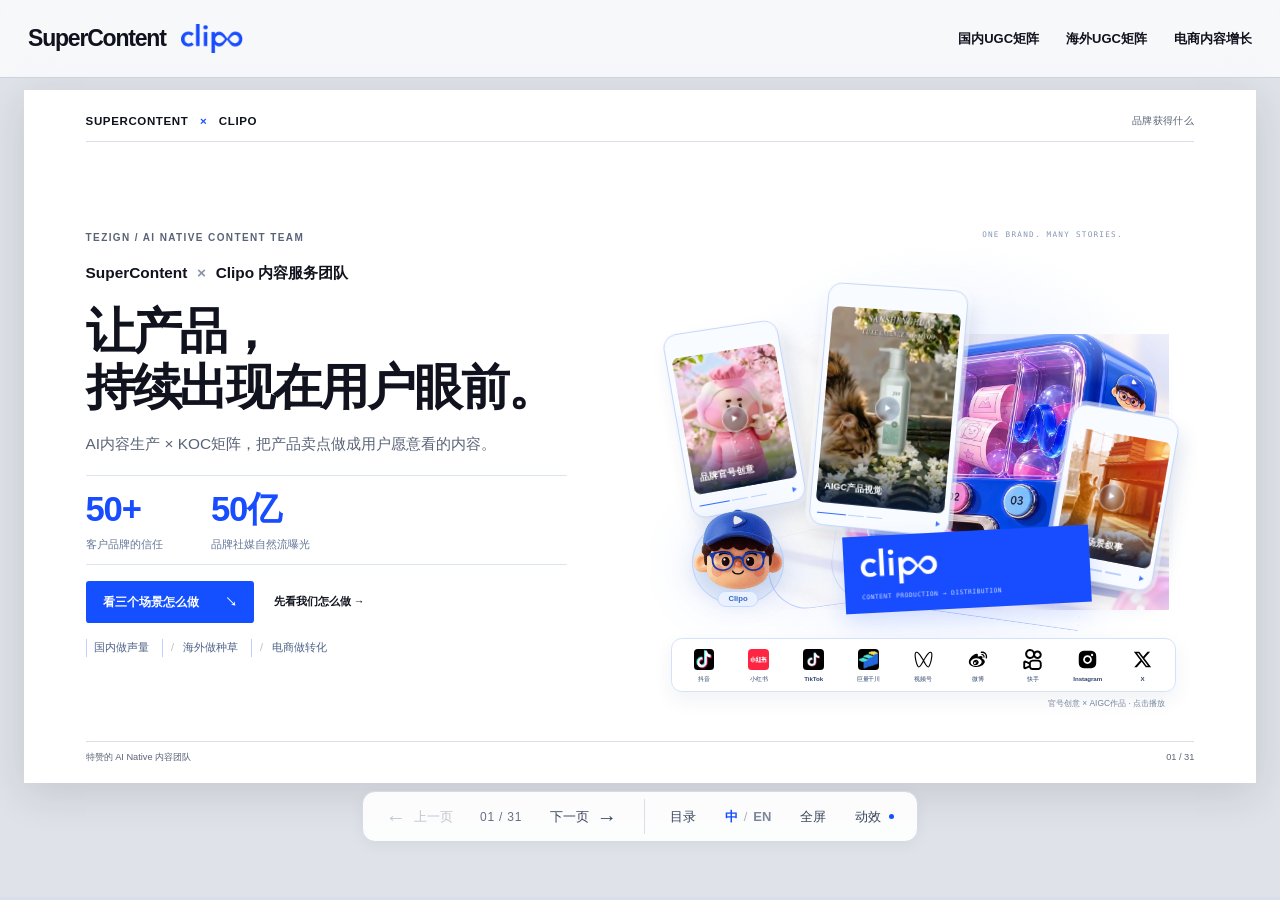
==== SuperContent.html @ c41b1caf "Update declared cover scale, nine platforms and creative recommendation pages" ====
<!doctype html>
<html lang="zh-CN"><head><meta charset="utf-8"><meta name="viewport" content="width=device-width,initial-scale=1,viewport-fit=cover"><meta name="theme-color" content="#f7f8fc"><meta name="description" content="SuperContent Clipo内容服务团队：国内与海外UGC矩阵、KOC矩阵账号验证、千川内容增长。"><title>SuperContent Clipo｜UGC矩阵与内容增长</title><link rel="icon" href="assets/science-stage/favicon.svg"><style>:root{--blue:#1450ff;--ink:#10131d;--muted:#596377;--pale:#eaf0ff;--paper:#f7f8fc;--line:#d9deeb;--dark:#10141f;--display:-apple-system,BlinkMacSystemFont,'PingFang SC','Helvetica Neue','Microsoft YaHei',sans-serif}*{box-sizing:border-box}html{scroll-behavior:smooth;scroll-padding-top:90px}body{margin:0;background:var(--paper);color:var(--ink);font:16px/1.65 var(--display);-webkit-font-smoothing:antialiased}button,input,a{font:inherit}button,a{-webkit-tap-highlight-color:transparent}button{cursor:pointer;color:inherit}button{border:0;background:none}a{color:inherit;text-decoration:none}img{max-width:100%;display:block}button:focus-visible,a:focus-visible,summary:focus-visible{outline:3px solid #527fff;outline-offset:5px}button:disabled{opacity:.4;cursor:default}h1,h2,h3,h4,p,ul,figure{margin:0}ul{list-style:none;padding:0}.sr-only{position:absolute;width:1px;height:1px;padding:0;margin:-1px;overflow:hidden;clip:rect(0,0,0,0);white-space:nowrap;border:0}[hidden]{display:none!important}.skip-link{position:fixed;top:-100px;left:16px;z-index:200;background:var(--blue);color:#fff;padding:10px}.skip-link:focus{top:15px}.app-header{height:78px;display:flex;gap:26px;align-items:center;justify-content:space-between;padding:0 3.2vw;position:fixed;inset:0 0 auto;z-index:60;background:rgba(247,248,252,.9);backdrop-filter:blur(22px);border-bottom:1px solid transparent;transition:border-color .2s}.scrolled .app-header{border-color:var(--line)}.wordmark{display:flex;align-items:center;gap:15px;white-space:nowrap;line-height:1}.wordmark>span{font-size:23px;letter-spacing:-1.2px;font-weight:780}.wordmark img{width:62px;max-height:30px;object-fit:contain}.desktop-nav{display:flex;gap:27px;margin-left:auto;align-items:center;font-size:13px;font-weight:600}.desktop-nav a{padding:9px 0;position:relative}.desktop-nav .current,.desktop-nav a:hover{color:var(--blue)}.header-tools{display:flex;align-items:center;gap:13px;font-size:12px;white-space:nowrap}.header-tools button{padding:8px 2px;display:flex;align-items:center;gap:6px}.header-tools i{width:6px;height:6px;border-radius:50%;background:var(--blue)}.header-tools [aria-pressed=false] i{background:#bdc4d2}#menu-toggle{border:1px solid var(--line);padding:7px 11px;border-radius:5px}.wrap{max-width:1320px;padding:112px 52px;margin:0 auto}.chapter{position:relative;scroll-margin-top:78px}.dark{background:var(--dark);color:#fff;--muted:#aeb9d0;--line:#303a50;--pale:#1b2539}.eyebrow{font-size:11px;line-height:1.5;letter-spacing:1.7px;font-weight:650;color:var(--muted)}.eyebrow>span{color:var(--blue);margin-right:13px}.dark .eyebrow>span{color:#6990ff}.section-heading h2{font-size:clamp(36px,4.7vw,64px);line-height:1.16;letter-spacing:-2px;font-weight:770;margin-top:25px;max-width:1060px}.section-lead{max-width:790px;font-size:19px;line-height:1.8;color:var(--muted);margin-top:26px}.small-copy,.visual-caption{font-size:12px;line-height:1.8;color:var(--muted)}.hero{min-height:max(790px,98svh);max-width:1600px;margin:auto;padding:158px 5vw 105px;display:grid;grid-template-columns:1.07fr 1fr;align-items:center;gap:40px;overflow:hidden}.hero-copy{z-index:2}.hero-name{font-size:17px;font-weight:650;margin-top:23px}.hero-name>span{margin:0 7px;color:#8993a6}.hero h1{font-size:clamp(44px,4.9vw,77px);line-height:1.14;letter-spacing:-3px;margin-top:31px;font-weight:800}.hero-intro{font-size:18px;color:var(--muted);max-width:520px;margin-top:28px}.hero-actions{display:flex;align-items:center;gap:25px;flex-wrap:wrap;margin-top:32px}.primary{background:var(--blue);color:#fff;display:inline-flex;gap:35px;align-items:center;padding:15px 22px;border-radius:4px;font-size:15px;font-weight:650;transition:transform .25s}.primary:hover{transform:translateY(-3px)}.text-button{font-size:14px;font-weight:650}.hero-tags{display:flex;gap:12px;flex-wrap:wrap;font-size:12px;color:var(--muted);margin-top:32px}.hero-tags span+span:before{content:'/';padding-right:12px;color:#b6bdca}.hero-visual{position:relative;width:100%;height:550px;perspective:1200px}.orbit-ring{position:absolute;width:82%;height:76%;border:1px solid #d5def8;border-radius:50%;left:7%;top:15%;transform:rotate(-23deg);background:radial-gradient(ellipse,rgba(20,80,255,.075),transparent 65%)}.orbit-ring:before,.orbit-ring:after{content:'';position:absolute;border:1px solid #d5def8;border-radius:50%;inset:24px}.orbit-ring:after{inset:52px}.product-origin{position:absolute;bottom:49px;left:17%;width:176px;padding:21px;background:#fff;box-shadow:0 12px 35px #b8c8ed3d;transform:rotate(-7deg);border:1px solid #e2e7f4;z-index:4}.product-origin img{width:85px;margin:auto}.product-origin span{font-size:10px;display:block;margin-top:12px;text-align:center;color:var(--muted)}.hero-film{position:absolute;overflow:hidden;border:5px solid #fff;border-radius:9px;box-shadow:0 20px 55px #132c651c;background:#fff;animation:film-float 8s ease-in-out infinite alternate;transition:transform .7s}.hero-film img{width:100%;height:100%;object-fit:cover}.hero-film>span{position:absolute;inset:auto 0 0;background:rgba(11,20,42,.85);padding:13px 10px;color:white;font-size:12px;display:flex;justify-content:space-between}.hero-film i{font-style:normal}.film-1{width:45%;height:365px;left:24%;top:65px;--angle:3deg;z-index:3}.film-2{width:39%;height:245px;left:0;top:22px;--angle:-14deg;animation-delay:-3s;z-index:2}.film-3{width:32%;height:320px;right:0;top:150px;--angle:12deg;animation-delay:-5s;z-index:4}.hero-visual-note{position:absolute;bottom:0;right:3%;font-size:10px;color:var(--muted)}@keyframes film-float{from{transform:translateY(0) rotate(var(--angle))}to{transform:translateY(-13px) rotate(calc(var(--angle) + 2deg))}}.scroll-cue{position:absolute;bottom:28px;left:5vw;right:5vw;display:flex;align-items:center;justify-content:space-between;border-top:1px solid var(--line);padding-top:18px;color:var(--muted);font-size:11px;letter-spacing:1px}.scroll-cue span{color:var(--blue);font-size:20px}.engine-grid{display:grid;grid-template-columns:1.1fr 1fr;gap:75px;margin-top:70px;align-items:center}.engine-root{background:var(--blue);max-width:420px;padding:26px 30px;display:grid;grid-template-columns:85px 1fr;column-gap:20px;align-items:center}.engine-root img{filter:brightness(0) invert(1);grid-row:span 2;width:80px}.engine-root b{font-size:21px}.engine-root>span{font-size:11px;opacity:.78}.flow-thread{height:74px;display:flex;justify-content:space-around;margin:0 25px;border-bottom:1px solid #3e5176;position:relative}.flow-thread i{height:74px;border-left:1px solid #3e5176;position:relative}.flow-thread i:after{content:'';position:absolute;left:-3px;top:0;width:5px;height:9px;background:#7093ff;animation:flow 2.5s infinite;box-shadow:0 0 9px #3b70ff}.flow-thread i:nth-child(2):after{animation-delay:-.7s}.flow-thread i:nth-child(3):after{animation-delay:-1.4s}@keyframes flow{0%{transform:translateY(0);opacity:0}20%,75%{opacity:1}100%{transform:translateY(74px);opacity:0}}.account-network{display:grid;grid-template-columns:repeat(3,1fr);gap:11px;margin-top:25px}.account{position:relative;min-height:143px;border:1px solid #34435d;background:#192339;padding:17px 13px;transition:background .4s;overflow:hidden}.account-avatar{display:block;width:33px;height:33px;border:1px solid #52688e;border-radius:50%;font-size:11px;text-align:center;line-height:31px;margin-bottom:10px;color:#a3baff}.account b{display:block;font-size:13px}.account small{font-size:9px;color:#94a8cc}.post-signal{position:absolute;right:12px;top:24px;width:5px;height:5px;background:#7497ff;border-radius:50%;animation:pulse 3.8s infinite;animation-delay:calc(var(--i)*-.65s)}@keyframes pulse{0%,30%,100%{box-shadow:0 0 0 0 #427bff00;opacity:.4}50%{box-shadow:0 0 0 7px #427bff25;opacity:1}}.visual-caption{margin-top:15px;font-size:10px}.pill-tabs{display:flex;gap:6px;flex-wrap:wrap}.pill-tabs button{border:1px solid var(--line);border-radius:99px;padding:9px 19px;font-size:13px;color:var(--muted);transition:background .2s}.pill-tabs button[aria-selected=true]{background:var(--blue);border-color:var(--blue);color:#fff}.dark .pill-tabs button[aria-selected=true]{background:#eaf0ff;color:#102048;border-color:#eaf0ff}.engine-panel h3{font-size:34px;line-height:1.4;margin:24px 0 20px;letter-spacing:-.8px}.engine-panel #engine-content{min-height:300px;padding-top:28px}.engine-panel p:not(.eyebrow){color:var(--muted);font-size:16px}.engine-output{border-left:2px solid #668bff;padding:6px 0 6px 19px;margin-top:27px}.engine-output small{display:block;font-size:10px;color:var(--muted);letter-spacing:1px}.engine-output b{font-size:15px;display:block;margin-top:7px}.definition{margin-top:59px;color:var(--muted);font-size:12px;padding:20px 0;border-top:1px solid var(--line)}.logic-line{display:flex;align-items:center;justify-content:space-between;font-size:13px;gap:12px;margin-top:15px}.logic-line b{font-size:23px;color:#7396ff;font-weight:400}.scenario{background:var(--paper)}.scenario .wrap{padding-bottom:100px}.scenario-meta{display:flex;align-items:center;justify-content:space-between;gap:15px;margin-top:31px}.scenario-meta>div{display:flex;gap:15px;align-items:center;flex-wrap:wrap}.platform{display:inline-flex;gap:8px;align-items:center;font-size:13px;font-weight:650}.platform img{width:23px;height:23px;object-fit:contain;border-radius:5px}.scenario-meta>p{font-size:12px;color:var(--muted)}.experience{font-size:11px;color:var(--blue);border:1px solid #ccd8ff;padding:4px 8px;border-radius:4px}.scene-grid{display:grid;grid-template-columns:1fr 1.25fr;gap:85px;align-items:center;margin-top:63px}.work-column{display:flex;justify-content:center;padding:20px 25px 10px;background:linear-gradient(150deg,#e2eaff,#f7f8fc);position:relative}.work-player{max-width:100%;width:100%}.work-player.portrait{max-width:272px}.video-frame{position:relative;overflow:hidden;background:#121725;border:1px solid #8b9bb233;border-radius:5px}.video-frame video{width:100%;aspect-ratio:9/16;display:block;background:#0a0e17;object-fit:contain}.landscape video{aspect-ratio:16/9}.play-overlay{position:absolute;inset:0;display:flex;flex-direction:column;gap:10px;align-items:center;justify-content:center;color:#fff;background:linear-gradient(transparent,#0003);padding-bottom:20px}.play-overlay>span{width:62px;height:62px;border-radius:50%;background:var(--blue);line-height:62px;text-align:center;font-size:19px;box-shadow:0 0 0 10px #ffffff16}.play-overlay b{font-size:12px;text-shadow:0 1px 4px #000}.playing .play-overlay{display:none}.video-error{position:absolute;inset:0;background:#111a2cf5;padding:30px;display:grid;place-content:center;color:#fff;font-size:13px;text-align:center}.video-error button{display:block;text-decoration:underline;margin-top:15px}.work-player figcaption{display:grid;gap:5px;padding-top:16px;font-size:11px}.work-player figcaption b{font-size:12px}.work-player figcaption>span,.work-player figcaption>small{color:var(--muted);font-size:10px;line-height:1.7}.source-link{font-size:10px;color:var(--blue);text-align:left;width:max-content;padding:3px 0}.dark .source-link{color:#92afff}.source-link:hover{text-decoration:underline}.method-column h3,.country-left h3,.script-panel h3,.test-intro h3{font-size:32px;letter-spacing:-.9px;line-height:1.4}.method-column>p:not(.eyebrow){font-size:15px;color:var(--muted);margin-top:21px}.method-column>h3{margin-top:19px}.format-tabs{display:flex;gap:25px;border-bottom:1px solid var(--line);margin-top:28px}.format-tabs button{font-size:14px;padding:12px 0;position:relative;color:var(--muted)}.format-tabs button[aria-selected=true]{color:var(--blue);font-weight:650}.format-tabs button[aria-selected=true]:after{content:'';position:absolute;height:2px;background:var(--blue);bottom:-1px;left:0;right:0}#format-content{min-height:220px;padding-top:24px}.format-line{display:grid;grid-template-columns:45px 1fr;gap:14px;margin-bottom:17px;font-size:14px}.format-line>span{font-size:11px;color:var(--blue);padding-top:3px}.decision{display:flex;gap:8px;align-items:center;flex-wrap:wrap;margin:10px 0 18px}.decision>span{font-size:11px;background:var(--pale);padding:6px 11px;color:var(--blue)}.decision>span+span:before{content:'→';padding-right:9px}.delivery{margin-top:80px;border-top:1px solid var(--line);padding-top:37px}.subheading{display:flex;justify-content:space-between;align-items:center;gap:20px;margin-bottom:30px}.subheading h3{font-size:25px;font-weight:700;letter-spacing:-.6px}.stage-tabs{display:grid;grid-template-columns:repeat(5,1fr);gap:9px}.stage-tabs button{padding:20px 14px;text-align:left;background:#e9eef9;color:#4e5c76;transition:background .2s}.stage-tabs small{display:block;font-size:10px;letter-spacing:1px;opacity:.7}.stage-tabs b{display:block;font-size:14px;margin-top:14px}.stage-tabs button[aria-selected=true]{background:var(--blue);color:#fff}.stage-output{background:white;padding:28px 31px;display:grid;grid-template-columns:140px .85fr 1.3fr;align-items:center;gap:18px;min-height:118px}.stage-output>span{font-size:11px;color:var(--muted)}.stage-output h4{font-size:20px;line-height:1.5;letter-spacing:-.5px}.stage-output p{color:var(--muted);font-size:13px}.case-block{border-top:1px solid var(--line);margin-top:66px;padding-top:35px}.case-copy{display:grid;grid-template-columns:1fr 1.3fr;gap:15px 38px;align-items:start}.case-copy>.eyebrow{grid-column:span 2}.case-copy h3{font-size:28px;line-height:1.35;letter-spacing:-.5px;margin-top:12px}.case-copy>p:not(.eyebrow){font-size:14px;color:var(--muted);margin-top:15px;max-width:450px}.metrics{display:flex;gap:65px;margin-top:30px}.metric{display:flex;flex-direction:column;gap:7px}.metric strong{font-size:clamp(32px,3.7vw,49px);color:var(--blue);font-weight:750;line-height:1.2;letter-spacing:-1.5px;white-space:nowrap}.metric>span{font-size:12px;color:var(--muted)}.case-note{font-size:10px;color:var(--muted);margin-top:20px;max-width:900px}.commercial{display:grid;grid-template-columns:115px 1fr;gap:15px 30px;margin-top:38px;padding:28px 0;border-top:1px solid var(--line)}.commercial>b{font-size:15px;color:var(--blue)}.commercial>p{font-size:14px}.commercial>small{font-size:11px;color:var(--muted);grid-column:2}.overseas{background:#eef2fb}.country-stage{margin-top:60px;display:grid;grid-template-columns:1.1fr 1fr;gap:65px}.country-left h3{margin-top:19px}.country-left>p:not(.eyebrow){font-size:14px;color:var(--muted);margin-top:24px}.country-tabs{display:grid;grid-template-columns:repeat(2,1fr);gap:10px;margin-top:28px}.country-tabs button{border:1px solid #d2dbef;display:flex;align-items:center;padding:15px 13px;background:#f7f9ff;gap:13px;font-size:13px}.country-tabs small{font-size:10px;color:#8b98b3}.country-tabs span{margin-left:auto}.country-tabs [aria-selected=true]{background:var(--blue);color:#fff;border-color:var(--blue)}.country-tabs [aria-selected=true] small{color:#c4d3ff}.country-right{background:#fff;padding:28px;border-radius:6px}.country-score{display:flex;justify-content:space-between;align-items:center;gap:15px;margin-bottom:23px}.country-score>span{font-size:15px;font-weight:650}.country-score strong{font-size:44px;line-height:1;color:var(--blue)}.country-score small{display:block;font-size:9px;margin-top:8px;color:var(--muted);font-weight:400}.country-right ul{display:grid;gap:7px;margin-top:15px;font-size:12px;color:#526078}.country-right li:before{content:'↳';color:var(--blue);margin-right:9px}.country-work{margin-top:25px}.country-work figcaption{font-size:9px}.country-work .play-overlay>span{width:44px;height:44px;line-height:44px;font-size:13px}.compare-chart{max-width:780px;margin-top:30px}.compare-chart>div{display:grid;grid-template-columns:80px 1fr 90px;align-items:center;font-size:12px;gap:15px;margin-top:12px}.compare-chart i{display:block;height:17px;background:#a8bbeb;transform:scaleX(var(--bar));transform-origin:left}.compare-chart div:nth-child(2) i{background:var(--blue)}.compare-chart b{font-size:13px}.compare-chart>p{font-size:10px;color:var(--muted);margin-top:14px}.compare-chart .source-link{margin-left:7px}.commerce{background:var(--dark)}.commerce .platform{color:#fff}.test-intro{display:grid;grid-template-columns:1fr 1fr;gap:50px;margin-top:67px;align-items:start}.test-intro>p{font-size:15px;color:var(--muted)}.script-lab{display:grid;grid-template-columns:.7fr 1.3fr;gap:80px;margin-top:42px;background:#151e2d;padding:36px 42px}.script-side{display:flex;align-items:center;flex-direction:column}.script-side .work-player{max-width:226px}.script-side>.small-copy{max-width:226px;font-size:10px;margin-top:15px}.script-panel>h3{margin:17px 0 27px;font-size:28px}.script-panel>.small-copy{font-size:10px;margin-top:20px}.script-panel .pill-tabs button{font-size:12px;padding:8px 13px}.script-who{font-size:13px;color:var(--muted);margin:24px 0}.script-line{display:grid;grid-template-columns:65px 1fr;gap:15px;padding:21px 0;border-top:1px solid var(--line)}.script-line>span{font-size:11px;color:#91adff;padding-top:4px}.script-line p{font-size:16px}.test-tag{font-size:10px;background:#244cb530;color:#a4beff;padding:9px 12px;width:max-content;max-width:100%;margin-top:7px}.test-matrix{display:grid;grid-template-columns:repeat(3,1fr);gap:20px;margin-top:66px}.test-matrix>.subheading{grid-column:span 3}.test-matrix article{border-top:1px solid #52627f;padding-top:17px}.test-matrix article>span{font-size:11px;color:#769aff}.test-matrix h4{font-size:26px;margin-top:16px}.test-matrix b{display:block;font-size:15px;margin-top:18px}.test-matrix article p{font-size:12px;color:var(--muted);margin-top:15px}.test-matrix small{font-size:11px;color:#8eacf6;display:block;margin-top:16px}.dark .stage-tabs button{background:#202e43;color:#b2bfd7}.dark .stage-tabs button[aria-selected=true]{background:var(--blue);color:#fff}.dark .stage-output{background:#192236}.dark .metric strong{color:#88a9ff}.dark .commercial>b{color:#9bb6ff}.batch-details{margin-top:30px;border:1px solid var(--line)}.batch-details summary{cursor:pointer;padding:19px 22px;font-size:13px;display:flex;justify-content:space-between;list-style:none}.batch-details summary::-webkit-details-marker{display:none}.batch-details summary>span{color:#90afff}.batch-details>div{padding:8px 22px 25px}.batch-details strong{display:block;font-size:33px;color:#a7bfff}.batch-details small{font-size:12px;font-weight:400;color:var(--muted)}.batch-details p{font-size:12px;color:var(--muted);max-width:730px;margin-top:10px}.offer-grid{display:grid;grid-template-columns:repeat(3,1fr);gap:20px;margin-top:55px}.offer-card{background:#e9eefb;padding:30px 25px;display:flex;flex-direction:column}.offer-card>small{font-size:11px;color:var(--muted)}.offer-card>h3{font-size:29px;line-height:1.2;letter-spacing:-.6px;margin-top:34px}.offer-card>p{font-size:16px;margin-top:19px;font-weight:600}.offer-card ul{font-size:12px;line-height:2.3;margin-top:33px;color:var(--muted)}.offer-card>a{margin-top:30px;padding-top:20px;border-top:1px solid #ccd6ed;display:flex;justify-content:space-between;color:var(--blue);font-size:13px}.offer-card.featured{background:var(--blue);color:#fff}.offer-card.featured>small,.offer-card.featured ul{color:#d3dfff}.offer-card.featured>a{color:#fff;border-color:#ffffff35}.pricing-panel{border:1px solid var(--line);padding:30px;margin-top:32px}#pricing-content{margin-top:28px;min-height:190px}#pricing-content h3{font-size:19px;line-height:1.6;max-width:1030px;letter-spacing:-.2px}#pricing-content small{display:block;font-size:11px;color:var(--muted);margin-top:18px}.quote-grid{display:grid;grid-template-columns:repeat(4,1fr);gap:15px;margin-top:26px}.quote-grid>div{display:flex;flex-direction:column;border-left:2px solid #ced9f8;padding-left:15px;gap:8px}.quote-grid span{font-size:11px;color:var(--muted)}.quote-grid b{font-size:22px;color:var(--blue)}.price-formula{font-size:22px;margin-top:30px;color:var(--blue);font-weight:650}.team{background:#edf1f8}.team-core{display:grid;grid-template-columns:1fr 1fr;gap:45px;margin-top:55px}.team-core>div{padding:33px 30px;background:#fff;display:flex;flex-direction:column;justify-content:end;min-height:250px}.team-core img{width:85px;margin-bottom:20px}.team-core h3{font-size:26px;line-height:1.45;letter-spacing:-.6px}.team-core p{font-size:12px;color:var(--muted);margin-top:15px}.team-core>div:nth-child(2){background:#dfe7fc}.team-core>div:nth-child(2)>span{font-size:11px;color:var(--blue);margin-bottom:24px}.role-grid{display:grid;grid-template-columns:repeat(5,1fr);gap:22px;margin-top:43px}.role-grid article{border-top:1px solid #b5c3df;padding-top:20px}.role-grid span{font-size:10px;color:var(--blue)}.role-grid h4{font-size:19px;margin-top:18px}.role-grid p{font-size:12px;color:var(--muted);margin-top:16px}.role-grid b{font-size:10px;display:block;color:var(--blue);font-weight:500;margin-top:23px}.ai-split{display:grid;grid-template-columns:repeat(3,1fr);gap:35px;border-top:1px solid #c8d3e6;padding-top:25px;margin-top:42px;font-size:12px;color:var(--muted)}.ai-split b{display:block;font-size:14px;color:var(--ink);margin-bottom:8px}.closing h2{font-size:clamp(36px,4.5vw,65px);letter-spacing:-2px;line-height:1.25;margin-top:28px}.closing-inputs{display:flex;gap:14px;margin-top:34px;flex-wrap:wrap}.closing-inputs>span{font-size:13px;border-bottom:1px solid #758bb6;padding:6px 0;margin-right:17px}.closing .wrap>p:not(.eyebrow){color:var(--muted);font-size:16px;margin-top:30px}.brief-actions{display:flex;gap:12px;flex-wrap:wrap;margin-top:35px}.brief-actions button{border:1px solid #526583;padding:11px 18px;color:#c4d4f0;border-radius:3px;font-size:13px}.brief-actions button[aria-pressed=true]{background:#fff;border-color:#fff;color:var(--blue)}.brief-result{margin-top:27px;border-left:2px solid #7093ff;padding-left:20px;max-width:810px}.brief-result>b{font-size:17px}.brief-result>p{font-size:12px;color:var(--muted);margin-top:12px}.brief-result>button{font-size:12px;color:#9bb5ff;text-decoration:underline;padding:14px 0 0}.closing footer{border-top:1px solid #35435d;margin-top:80px;padding-top:25px;display:flex;align-items:center;gap:30px;font-size:11px;color:var(--muted);flex-wrap:wrap}.closing footer>span{font-size:20px;font-weight:700;display:flex;align-items:center;gap:18px;color:#fff;letter-spacing:-.7px}.closing footer img{width:53px;filter:brightness(0) invert(1)}.closing footer>a{margin-left:auto}.closing footer>button{font-size:11px;padding:0;color:#afc4ed}.scroll-progress{position:fixed;inset:auto 0 0;height:3px;background:#b3c7fe25;z-index:100;pointer-events:none}.scroll-progress i{display:block;height:3px;background:var(--blue);transform-origin:left;transform:scaleX(0)}#contents{position:fixed;inset:0 0 0 auto;max-width:480px;width:88vw;z-index:110;background:var(--paper);padding:30px 35px;overflow:auto;box-shadow:-20px 0 70px #08142d22}#contents header{display:flex;align-items:center;justify-content:space-between;font-size:12px;padding-bottom:25px}#contents header button{font-size:28px}#contents-nav{display:flex;flex-direction:column}#contents-nav a{display:flex;align-items:center;gap:18px;padding:20px 0;font-size:18px;border-bottom:1px solid var(--line);font-weight:650}#contents-nav a>small{font-size:11px;color:var(--blue)}#contents-nav a>span{margin-left:auto;color:var(--blue)}#contents>p{font-size:10px;color:var(--muted);margin-top:28px}#gallery-open{font-size:12px;border:1px solid var(--line);padding:12px 15px;margin-top:25px}#backdrop{position:fixed;inset:0;background:#10152588;backdrop-filter:blur(6px);z-index:100}.menu-open{overflow:hidden}dialog{border:0;padding:32px;max-width:650px;width:calc(100vw - 30px);max-height:85svh;background:var(--paper);color:var(--ink);box-shadow:0 20px 90px #0c193d66;border-radius:8px}dialog::backdrop{background:#0d152b99;backdrop-filter:blur(8px)}dialog header{display:flex;align-items:flex-start;justify-content:space-between;gap:20px;margin-bottom:25px}dialog header button{font-size:26px;line-height:1;padding:0 2px}dialog header h2{font-size:24px;letter-spacing:-.6px}#source-content>p{font-size:15px;margin-top:20px}.source-note{padding:20px;background:var(--pale);color:#53617c;font-size:13px;margin-top:25px}#source-content>.eyebrow{font-size:10px}#gallery{max-width:1100px}#gallery header p:not(.eyebrow){font-size:11px;color:var(--muted);margin-top:10px}#gallery-grid{display:grid;grid-template-columns:repeat(4,1fr);gap:8px;max-height:210px;overflow:auto;border-bottom:1px solid var(--line);padding-bottom:20px}#gallery-grid button{padding:10px;text-align:left;font-size:11px;background:#e7edf9;line-height:1.5;min-height:60px}#gallery-grid small{display:block;color:var(--blue);margin-bottom:4px}#gallery-grid button[aria-current=true]{background:var(--blue);color:#fff}#gallery-grid button[aria-current=true] small{color:#b4caff}#gallery-page{padding-top:25px}#gallery-page h3{font-size:26px;line-height:1.4;letter-spacing:-.4px;margin-top:15px}.index-copy{display:grid;grid-template-columns:repeat(2,1fr);gap:8px 24px;font-size:13px;margin-top:20px;line-height:1.6}.index-copy p{padding:7px 0;border-bottom:1px solid var(--line)}#toast{position:fixed;bottom:25px;left:50%;transform:translate(-50%,20px);background:var(--ink);color:white;padding:12px 25px;border:1px solid #8fa1ca;font-size:13px;z-index:250;opacity:0;pointer-events:none;transition:opacity .2s,transform .2s;max-width:90vw}#toast.show{opacity:1;transform:translate(-50%,0)}.reveal{opacity:0;transform:translateY(22px);transition:opacity .7s ease,transform .7s cubic-bezier(.2,.8,.2,1)}.reveal.in-view{opacity:1;transform:none}.no-motion *,.no-motion *:before,.no-motion *:after{animation:none!important;transition:none!important;scroll-behavior:auto!important}.no-motion .hero-film{transform:rotate(var(--angle))}.no-motion .reveal{opacity:1;transform:none}.no-motion .post-signal{opacity:1}.reading-mode .hero{min-height:auto;padding-bottom:100px}.reading-mode .wrap{padding-top:70px;padding-bottom:70px}.reading-mode .hero-visual{height:460px}.reading-mode .hero-film{max-height:320px}.reading-mode p,.reading-mode .stage-output p{line-height:1.9}.reading-mode .engine-grid{margin-top:35px}.reading-mode .section-heading h2{font-size:44px}.no-motion .flow-thread i:after{transform:translateY(35px);opacity:1}
@media(min-width:1600px){.wrap{max-width:1440px}.hero{gap:50px}.hero-visual{height:620px}.film-1{height:420px}.film-2{height:275px}.film-3{height:360px}.hero h1{font-size:78px}}@media(max-width:1200px){.desktop-nav{gap:16px;font-size:11px}.header-tools{gap:10px}.header-tools #fullscreen{display:none}.wordmark>span{font-size:21px}.wordmark img{width:52px}.hero{padding-left:4vw;padding-right:4vw;gap:28px}.hero h1{font-size:53px}.hero-visual{height:485px}.film-1{height:325px}.film-2{height:225px}.film-3{height:282px}.hero-intro{font-size:16px}.wrap{padding-left:40px;padding-right:40px}.engine-grid{gap:44px}.engine-panel h3{font-size:29px}.scene-grid{gap:55px}.country-stage{gap:37px}.script-lab{gap:45px;padding:28px}.method-column h3,.country-left h3{font-size:28px}.metrics{gap:40px}.metric strong{font-size:39px}.role-grid{gap:18px}}
@media(max-width:980px){.desktop-nav{display:none}.app-header{height:69px}.hero{padding-top:130px;min-height:740px}.hero h1{font-size:45px;letter-spacing:-2px}.hero-visual{height:450px}.film-1{height:295px}.film-2{height:195px}.film-3{height:247px}.product-origin{left:10%;width:160px;bottom:40px}.hero-actions{gap:15px}.primary{padding:13px 16px;gap:15px;font-size:13px}.hero-name{font-size:14px}.hero-tags{font-size:10px;gap:7px}.hero-tags span+span:before{padding-right:7px}.section-heading h2{font-size:45px}.section-lead{font-size:17px}.wrap{padding:80px 32px}.engine-grid{gap:35px;grid-template-columns:1fr 1fr}.engine-root{padding:20px}.account-network{gap:7px}.account{padding:13px 9px;min-height:130px}.account b{font-size:12px}.account small{font-size:8px}.engine-panel h3{font-size:26px}.engine-panel p:not(.eyebrow){font-size:14px}.stage-tabs button{padding:17px 10px}.stage-tabs b{font-size:12px}.stage-output{grid-template-columns:110px 1fr 1fr;padding:25px}.stage-output h4{font-size:17px}.stage-output p{font-size:12px}.scene-grid{gap:36px;grid-template-columns:.8fr 1.2fr}.method-column h3{font-size:26px}.work-column{padding:20px 18px}.format-tabs{gap:18px}.format-tabs button{font-size:12px}.format-line{font-size:13px}.country-stage{grid-template-columns:1fr 1fr;gap:25px}.country-left h3{font-size:26px}.country-right{padding:21px}.country-score strong{font-size:37px}.scenario-meta>p{font-size:10px}.script-lab{grid-template-columns:.7fr 1.3fr;gap:30px;padding:23px}.script-panel>h3{font-size:24px}.script-line{grid-template-columns:55px 1fr;gap:12px;padding:17px 0}.script-line p{font-size:14px}.offer-card{padding:25px 20px}.offer-card>h3{font-size:26px}.offer-card>p{font-size:14px}.offer-card ul{font-size:11px}.offer-grid{gap:13px}.role-grid{grid-template-columns:repeat(3,1fr);gap:28px}.ai-split{gap:22px}.metrics{gap:32px}.metric strong{font-size:34px}.commercial{grid-template-columns:95px 1fr}.team-core{gap:23px}.team-core h3{font-size:23px}}
@media(max-width:700px){html{scroll-padding-top:75px}.app-header{height:64px;padding:0 20px;gap:10px}.wordmark{gap:10px}.wordmark>span{font-size:20px}.wordmark img{width:47px}.header-tools{gap:11px}.header-tools #reading{display:none}.header-tools #motion{font-size:11px}.header-tools #menu-toggle{font-size:11px;padding:6px 8px}.hero{display:flex;flex-direction:column;min-height:0;gap:18px;padding:107px 23px 85px;align-items:stretch}.hero h1{font-size:46px;letter-spacing:-2.3px;margin-top:24px}.hero .eyebrow{font-size:9px;letter-spacing:1.3px}.hero-name{font-size:13px;margin-top:18px}.hero-intro{font-size:15px;line-height:1.85;margin-top:23px}.hero-actions{margin-top:24px;gap:21px}.primary{font-size:12px;padding:12px 15px}.text-button{font-size:12px}.hero-tags{margin-top:25px;font-size:10px}.hero-visual{height:370px;width:100%;max-width:450px;margin:0 auto}.film-1{top:33px;height:265px;left:27%;width:39%}.film-2{top:15px;height:185px;width:38%}.film-3{height:222px;top:103px;right:2%;width:31%}.hero-film>span{padding:9px 6px;font-size:10px}.product-origin{bottom:15px;left:6%;width:132px;padding:15px}.product-origin img{width:65px}.product-origin span{font-size:8px}.hero-visual-note{font-size:8px;bottom:1px;right:0}.scroll-cue{bottom:20px;left:23px;right:23px;font-size:9px;letter-spacing:.4px}.wrap{padding:68px 23px}.section-heading h2{font-size:36px;line-height:1.23;letter-spacing:-1.4px;margin-top:23px}.section-heading>.eyebrow{font-size:9px;letter-spacing:1.2px}.section-lead{font-size:15px;line-height:1.85;margin-top:22px}.engine-grid{display:flex;flex-direction:column;gap:35px;margin-top:40px}.engine-visual,.engine-panel{width:100%}.engine-root{max-width:100%;grid-template-columns:75px 1fr;padding:22px}.engine-root img{width:67px}.engine-root b{font-size:20px}.flow-thread{height:52px}.flow-thread i{height:52px}.account-network{gap:9px;margin-top:21px}.account{min-height:125px}.account b{font-size:12px}.account small{font-size:8px}.account-avatar{width:28px;height:28px;line-height:26px;font-size:9px}.engine-panel #engine-content{padding-top:23px;min-height:260px}.engine-panel h3{font-size:27px;margin-top:16px}.pill-tabs button{font-size:12px;padding:8px 15px}.definition{margin-top:20px;font-size:10px;line-height:1.9}.logic-line{gap:9px;flex-wrap:wrap;justify-content:flex-start;font-size:11px}.logic-line b{font-size:18px}.scenario-meta{flex-direction:column;align-items:flex-start;margin-top:23px}.scenario-meta p{font-size:10px}.scenario-meta>div{gap:13px}.platform{font-size:12px}.platform img{width:21px;height:21px}.scene-grid{display:flex;flex-direction:column-reverse;align-items:stretch;gap:30px;margin-top:36px}.method-column h3,.country-left h3{font-size:26px;letter-spacing:-.6px}.method-column>.eyebrow{font-size:9px}.method-column>p:not(.eyebrow){font-size:14px;margin-top:16px}.format-tabs{margin-top:20px;gap:24px}.format-tabs button{font-size:13px}#format-content{min-height:205px}.format-line{font-size:13px}.decision{margin:0 0 15px;gap:6px}.decision>span{font-size:9px;padding:6px 8px}.decision>span+span:before{padding-right:5px}.work-column{padding:23px;display:flex;align-items:center}.work-player.portrait{max-width:248px}.work-player figcaption b{font-size:12px}.work-player figcaption>span,.work-player figcaption>small{font-size:10px}.delivery{margin-top:45px;padding-top:25px}.subheading{display:block;margin-bottom:21px}.subheading h3{font-size:23px;margin-top:11px}.subheading .eyebrow{font-size:9px}.stage-tabs{gap:5px}.stage-tabs button{padding:13px 6px}.stage-tabs b{font-size:10px;line-height:1.5;margin-top:10px}.stage-tabs small{font-size:8px}.stage-output{padding:22px;display:block;min-height:155px}.stage-output>span{font-size:9px}.stage-output h4{font-size:20px;margin-top:9px}.stage-output p{font-size:12px;margin-top:9px}.case-block{margin-top:40px;padding-top:25px}.case-copy{display:block}.case-copy h3{font-size:26px;margin-top:15px}.case-copy>.eyebrow{font-size:9px}.case-copy>p:not(.eyebrow){font-size:13px;margin-top:17px}.metrics{gap:17px;flex-wrap:wrap;margin-top:25px}.metric{flex:1;min-width:85px;gap:6px}.metric strong{font-size:29px;letter-spacing:-1px}.metric>span{font-size:10px}.source-link{font-size:9px}.case-note{font-size:9px;line-height:1.8;margin-top:17px}.commercial{grid-template-columns:1fr;gap:12px;margin-top:25px;padding:24px 0 0}.commercial>b{font-size:13px}.commercial>p{font-size:13px}.commercial>small{grid-column:auto;font-size:10px;line-height:1.85}.scenario .wrap{padding-bottom:65px}.country-stage{display:flex;flex-direction:column;gap:25px;margin-top:36px}.country-left>p:not(.eyebrow){font-size:13px;margin-top:18px}.country-tabs{gap:8px;margin-top:23px}.country-tabs button{font-size:12px;padding:14px}.country-left>.small-copy{font-size:10px!important}.country-right{padding:22px}.country-score{margin-bottom:20px}.country-score>span{font-size:16px}.country-score strong{font-size:39px}.country-work{margin-top:22px}.compare-chart>div{grid-template-columns:60px 1fr 75px;font-size:10px;gap:9px}.compare-chart b{font-size:11px}.compare-chart>p{font-size:9px}.test-intro{display:block;margin-top:39px}.test-intro h3{font-size:27px;letter-spacing:-.6px}.test-intro>p{font-size:14px;margin-top:20px}.script-lab{display:flex;flex-direction:column-reverse;gap:28px;padding:25px 20px;margin:29px -8px 0}.script-panel>h3{font-size:24px;margin:17px 0 24px}.script-panel>.eyebrow{font-size:9px}.script-panel .pill-tabs{gap:5px}.script-panel .pill-tabs button{font-size:11px;padding:7px 11px}.script-line{grid-template-columns:51px 1fr;padding:18px 0}.script-line>span{font-size:10px}.script-line>p{font-size:14px}.script-who{font-size:12px;line-height:1.8}.script-panel>.small-copy{font-size:9px;line-height:1.8}.script-side .work-player{max-width:225px}.test-matrix{display:flex;flex-direction:column;gap:25px;margin-top:43px}.test-matrix>.subheading{margin-bottom:0}.test-matrix article{position:relative;padding-left:42px;padding-top:20px}.test-matrix article>span{position:absolute;left:0;top:23px}.test-matrix h4{font-size:24px;margin:0}.test-matrix b{font-size:14px;margin-top:13px}.test-matrix article p{font-size:12px;margin-top:9px}.test-matrix small{font-size:11px;margin-top:10px}.batch-details summary{font-size:11px;padding:17px}.batch-details>div{padding:4px 17px 20px}.batch-details strong{font-size:30px}.batch-details small{font-size:10px}.batch-details p{font-size:11px}.offer-grid{display:flex;flex-direction:column;margin-top:35px;gap:16px}.offer-card{padding:25px}.offer-card>h3{font-size:29px;margin-top:23px}.offer-card>p{font-size:16px}.offer-card ul{font-size:13px;margin-top:23px}.offer-card>small{font-size:10px}.pricing-panel{margin-top:25px;padding:22px}.pricing-panel .pill-tabs{gap:6px}.pricing-panel .pill-tabs button{padding:8px 10px;font-size:10px}#pricing-content{min-height:240px;margin-top:20px}#pricing-content h3{font-size:15px}.quote-grid{grid-template-columns:repeat(2,1fr);gap:22px 10px;margin-top:22px}.quote-grid b{font-size:24px}#pricing-content small{font-size:10px;line-height:1.8}.price-formula{font-size:18px;line-height:1.6;margin-top:24px}.team-core{display:block;margin-top:35px}.team-core>div{min-height:230px;padding:26px}.team-core>div+div{margin-top:18px}.team-core h3{font-size:25px}.team-core>div:nth-child(2)>span{font-size:11px}.role-grid{grid-template-columns:repeat(2,1fr);gap:27px 22px;margin-top:33px}.role-grid h4{font-size:19px}.role-grid p{font-size:12px;margin-top:14px}.role-grid b{font-size:10px;margin-top:15px}.ai-split{display:block;margin-top:32px;padding-top:10px}.ai-split p{font-size:12px;margin-top:20px}.ai-split b{font-size:14px}.closing h2{font-size:38px;line-height:1.25;letter-spacing:-1.6px}.closing .eyebrow{font-size:9px;letter-spacing:1px}.closing-inputs{gap:10px;margin-top:25px}.closing-inputs>span{font-size:11px;margin-right:3px}.closing .wrap>p:not(.eyebrow){font-size:14px;line-height:1.9;margin-top:25px}.brief-actions{gap:8px;margin-top:25px}.brief-actions button{font-size:11px;padding:9px 10px}.brief-result{padding-left:15px}.brief-result>b{font-size:15px}.brief-result>p{font-size:11px}.closing footer{margin-top:50px;gap:18px 22px}.closing footer>span{font-size:20px;width:100%}.closing footer>p{font-size:11px}.closing footer>a{margin-left:0;font-size:11px}.closing footer>button{font-size:11px}#contents{padding:24px}#contents-nav a{font-size:17px;padding:18px 0}#contents header{font-size:11px;padding-bottom:16px}#contents>p{font-size:10px}dialog{padding:23px}dialog header h2{font-size:21px}#source-content>p{font-size:13px}.source-note{font-size:12px;padding:18px}#gallery-grid{grid-template-columns:repeat(2,1fr);max-height:185px}.index-copy{grid-template-columns:1fr}#gallery-page h3{font-size:23px}.reading-mode .hero-visual{height:350px}.reading-mode .wrap{padding:55px 23px}.reading-mode .section-heading h2{font-size:34px}.reading-mode .hero{padding-top:105px;padding-bottom:80px}.reveal{transform:translateY(12px)}}
@media(max-width:370px){.wordmark>span{font-size:18px}.wordmark img{width:40px}.header-tools #motion{display:none}.hero h1{font-size:40px}.section-heading h2{font-size:32px}.hero-tags{font-size:9px}.hero-actions{gap:15px}.metric strong{font-size:25px}.metric{min-width:78px}.stage-tabs b{font-size:9px}.logic-line{font-size:10px}.script-panel .pill-tabs button{font-size:10px}.pill-tabs button{padding:8px 13px}.team-core h3{font-size:23px}.closing h2{font-size:34px}}
@media(prefers-reduced-motion:reduce){html{scroll-behavior:auto}.reveal{opacity:1;transform:none}*,*:before,*:after{animation:none!important;transition:none!important}.hero-film{transform:rotate(var(--angle))}}
@media print{.app-header,.scroll-progress,.scroll-cue,.source-link,.play-overlay,.header-tools,#contents,dialog,#backdrop{display:none!important}.wrap{padding:30px}.hero{padding:30px;min-height:auto}.reveal{opacity:1;transform:none}.chapter{break-inside:avoid}.dark{background:#fff;color:#10131d;--muted:#596377;--line:#d9deeb;--pale:#eaf0ff}.hero-film{animation:none}.case-block,.delivery{break-inside:avoid}button{color:inherit}.dark .stage-output,.script-lab{background:#f0f3fa}.dark .script-line p{color:#10131d}}
/* Official source logo is white; give it brand contrast on light surfaces. */
.wordmark img,.product-origin img,.team-core img{filter:brightness(0) saturate(100%) invert(26%) sepia(96%) saturate(4820%) hue-rotate(228deg) brightness(99%) contrast(110%)}
.menu-tools{display:flex;gap:9px;margin-top:25px}.menu-tools button{border:1px solid var(--line);padding:8px 12px;font-size:11px}
@media(max-width:700px){.hero h1{font-size:clamp(31px,9.8vw,46px);letter-spacing:-1.7px}.script-panel>h3{font-size:23px;letter-spacing:-.8px}}

/* Evidence as an editorial collection; diagrams carry the explanation. */
.scene-mode{display:flex;gap:32px;margin:31px 0 0;border-bottom:1px solid var(--line)}.scene-mode>button{padding:13px 0 15px;display:flex;gap:30px;align-items:center;font-size:14px;font-weight:650;color:var(--muted);border-bottom:3px solid transparent;margin-bottom:-1px}.scene-mode>button[aria-selected=true]{border-bottom-color:var(--blue);color:var(--blue)}.scene-mode>button>span{font-size:20px}.dark .scene-mode>button[aria-selected=true]{color:#8babff;border-color:#739aff}.collection-heading{display:flex;justify-content:space-between;align-items:flex-end;gap:30px;margin:45px 0 24px}.collection-heading h3{font-size:28px;letter-spacing:-.8px;margin-top:11px}.collection-heading>p{font-size:11px;color:var(--muted);max-width:240px}.portfolio-grid{display:grid;grid-template-columns:repeat(3,minmax(0,1fr));gap:18px}.portfolio-card{min-width:0;background:#fff;border:1px solid var(--line);display:flex;flex-direction:column;padding:23px;overflow:hidden}.portfolio-card>header{min-height:100px}.case-type{display:block;font-size:10px;line-height:1.7;color:var(--muted);letter-spacing:.6px}.portfolio-card h4{font-size:22px;line-height:1.4;letter-spacing:-.7px;margin-top:14px;font-weight:750}.portfolio-card>footer{border-top:1px solid var(--line);padding-top:16px;margin-top:19px;font-size:10px;color:var(--muted);line-height:1.8}.portfolio-card>footer .source-link{display:block;margin-top:7px}.card-lesson{font-size:12px;line-height:1.85;margin-top:22px}.card-lesson>b{display:block;font-size:10px;color:var(--blue);margin-bottom:7px;font-weight:650}.volume-card{background:var(--blue);border-color:var(--blue);color:#fff;--line:#ffffff38;--muted:#d3dfff}.volume-card .card-lesson>b,.volume-card .source-link{color:#fff}.volume-art{position:relative;min-height:250px;display:grid;place-items:center;margin-top:15px}.volume-art>strong{position:relative;z-index:1;font-size:68px;letter-spacing:-4px;text-align:center;line-height:1.15;text-shadow:0 2px 20px #1450ff}.volume-art small{display:block;font-size:13px;font-weight:500;letter-spacing:1px;margin-top:13px}.mini-tiles{position:absolute;inset:10px 10px;display:grid;grid-template-columns:repeat(4,1fr);gap:10px;transform:rotate(-8deg)}.mini-tiles i{height:47px;border:1px solid #ffffff3d;border-radius:7px;background:#ffffff0c;display:grid;place-items:center;font-style:normal;font-size:12px;color:#ffffff38}.platform-duo{min-height:265px;display:flex;flex-direction:column;justify-content:center;gap:25px}.platform-duo>div+div{padding-top:23px;border-top:1px solid var(--line)}.platform-duo span{display:block;font-size:12px;color:var(--muted)}.platform-duo strong{display:block;font-size:41px;line-height:1.3;letter-spacing:-1.8px;font-weight:700}.platform-duo small{font-size:11px;color:var(--muted)}.sample-card .work-player{margin:18px 0 0;max-width:100%;width:100%}.sample-card .video-frame{height:255px;background:#0a0e18;border-radius:4px;overflow:hidden;aspect-ratio:auto}.sample-card video{width:100%;height:100%;object-fit:contain}.sample-card .work-player figcaption{margin-top:12px}.sample-card figcaption>b{font-size:11px}.sample-card figcaption>span,.sample-card figcaption>small{font-size:9px;line-height:1.8}.sample-card .card-lesson{margin-top:auto;padding-top:17px}.sample-card .play-overlay span{height:45px;width:45px;font-size:16px}.sample-card .play-overlay>b{font-size:11px}.country-cells{display:grid;grid-template-columns:repeat(3,1fr);gap:8px;margin:20px 0}.country-cells>div{border:1px solid #ffffff35;padding:10px 5px;text-align:center}.country-cells b{font-size:19px;display:block;line-height:1.2}.country-cells span,.country-cells small{display:block;font-size:9px;line-height:1.8}.card-result{margin:12px 0}.card-result strong{font-size:39px;letter-spacing:-1.8px;line-height:1.35;display:block;white-space:nowrap}.card-result strong small{font-size:11px;letter-spacing:0;font-weight:500;margin-left:6px}.card-result>span{font-size:10px;color:var(--muted)}.poc-art{padding:20px 0 8px;min-height:250px}.poc-art>strong{font-size:60px;letter-spacing:-2px;line-height:1.2;display:block}.poc-art>strong>small{display:block;font-size:11px;letter-spacing:0;font-weight:500;color:var(--muted);margin-top:10px}.poc-art>span{font-size:12px;color:var(--muted)}.poc-dots{display:grid;grid-template-columns:repeat(12,1fr);gap:7px;margin-top:25px}.poc-dots i{width:8px;height:8px;background:#cfd8ed;border-radius:50%}.poc-dots .hit{background:var(--blue);box-shadow:0 0 0 4px #1450ff14}.commerce-contexts{margin-top:18px}.commerce-contexts>div{display:grid;grid-template-columns:25px 1fr;gap:0 9px;padding:13px 0;border-bottom:1px solid #ffffff30}.commerce-contexts small{font-size:10px;grid-row:span 2}.commerce-contexts b{font-size:17px;line-height:1.4}.commerce-contexts span{font-size:10px;color:#d3dfff}.batch-timeline{margin-top:20px}.batch-timeline>div{display:grid;grid-template-columns:56px 1fr;gap:12px;border-top:1px solid var(--line);padding:13px 0}.batch-timeline time{font-size:11px;margin-top:8px;color:var(--muted)}.batch-timeline strong{font-size:30px;line-height:1.35;font-weight:650}.batch-timeline small{display:block;font-size:10px;color:var(--muted);font-weight:500}.dark .portfolio-card:not(.volume-card){background:#191f2c;--line:#ffffff1e}.dark .portfolio-card .card-lesson>b{color:#90adff}.dark .volume-card .card-lesson>b{color:#fff}.dark .portfolio-card .source-link{color:#a6bdff}.dark .volume-card .source-link{color:#fff}.analysis-board{display:grid;grid-template-columns:1fr 1fr;gap:65px;margin-top:74px;padding:44px 0;border-top:1px solid var(--line);border-bottom:1px solid var(--line)}.analysis-heading h3{font-size:36px;line-height:1.35;letter-spacing:-1.2px;margin-top:18px}.analysis-heading>p:not(.eyebrow){font-size:13px;line-height:1.9;color:var(--muted);max-width:450px;margin-top:22px}.chart-unit{font-size:10px;color:var(--muted);margin-bottom:24px}.platform-comparison{padding-top:5px}.platform-row{margin-top:24px}.platform-row>div:first-child{display:flex;justify-content:space-between;align-items:baseline}.platform-row b{font-size:15px}.platform-row strong{font-size:30px;letter-spacing:-1px}.chart-track{height:14px;background:#e1e7f3;margin-top:10px}.chart-track>i{display:block;width:var(--value);height:100%;background:var(--blue)}.platform-row+ .platform-row .chart-track>i{background:#8eabfa}.platform-row>small{font-size:10px;color:var(--muted);display:block;margin-top:10px}.chart-footnote{color:var(--muted);font-size:10px;line-height:1.9;margin-top:24px;max-width:930px}.chart-footnote .source-link{margin-left:5px}.formula-board{margin-top:58px;padding:37px 0 0}.formula-title h3{font-size:26px;line-height:1.4;letter-spacing:-.6px;margin-top:14px}.formula-title>p:not(.eyebrow){color:var(--muted);font-size:12px;line-height:1.9;margin-top:20px;max-width:500px}.formula-equation{display:grid;grid-template-columns:1fr 40px 1fr 40px 1.15fr;gap:16px;align-items:center;margin-top:33px}.formula-equation>div{padding:25px 22px;min-width:0}.formula-equation>span{font-size:28px;text-align:center;color:var(--muted)}.formula-equation strong{display:block;font-size:65px;line-height:1.05;letter-spacing:-2px;font-weight:750}.formula-equation b{display:block;font-size:18px;margin-top:20px;line-height:1.5}.formula-equation small{display:block;color:var(--muted);font-size:10px;line-height:1.8;margin-top:10px}.formula-equation .formula-result{background:var(--blue);color:#fff;--muted:#d3dfff}.insight-heading{margin-top:75px;max-width:850px}.contribution-board{display:grid;grid-template-columns:.85fr 1.15fr;gap:65px;margin-top:45px;align-items:center}.contribution-summary{text-align:center}.contribution-ring{width:285px;height:285px;border-radius:50%;background:conic-gradient(var(--blue) 0 var(--share),#e2e7f1 var(--share) 100%);padding:29px;margin:0 auto}.contribution-ring>div{width:100%;height:100%;border-radius:50%;background:var(--paper);display:flex;flex-direction:column;align-items:center;justify-content:center}.contribution-ring strong{font-size:53px;line-height:1.1;letter-spacing:-2px;color:var(--blue)}.contribution-ring span{font-size:11px;color:var(--muted);margin-top:13px}.share-comparison{display:grid;grid-template-columns:1fr 1fr;gap:12px;margin:26px auto 0;max-width:290px}.share-comparison strong{display:block;font-size:28px;letter-spacing:-1px}.share-comparison span{font-size:10px;color:var(--muted)}.contribution-summary>p{font-size:11px;color:var(--muted);margin-top:20px}.structure-chart>.chart-unit{margin-bottom:12px}.structure-row{width:100%;display:grid;grid-template-columns:110px 1fr 48px;gap:12px;align-items:center;text-align:left;font-size:11px;padding:10px 6px;border-bottom:1px solid var(--line);transition:background .2s}.structure-row>span{font-weight:550}.structure-row>b{text-align:right;font-size:12px}.structure-track{height:10px;background:#e1e7f3;display:block}.structure-track>i{display:block;height:100%;width:var(--value);background:#8faaf3}.structure-row[aria-pressed=true]{background:#1450ff0d}.structure-row[aria-pressed=true] .structure-track>i{background:var(--blue)}.structure-row[aria-pressed=true]>span{color:var(--blue)}.structure-detail{padding:18px 0 0;display:flex;flex-wrap:wrap;gap:7px 16px;font-size:10px;min-height:86px}.structure-detail>b{width:100%;font-size:13px}.structure-detail>small{width:100%;color:var(--muted);font-size:9px}.learning-strip{display:grid;grid-template-columns:repeat(3,1fr);gap:25px;margin-top:35px;padding:25px 0;border-top:1px solid var(--line)}.learning-strip small{font-size:10px;color:var(--blue)}.learning-strip h4{font-size:17px;line-height:1.5;margin-top:9px}.learning-strip p{font-size:11px;color:var(--muted);margin-top:10px}.trend-board{display:grid;grid-template-columns:.8fr 1.2fr;gap:60px;padding:42px;background:#fff;border:1px solid var(--line);margin-top:50px}.trend-kpis{display:flex;gap:35px}.trend-kpis strong{display:block;font-size:32px;line-height:1.3;letter-spacing:-1.2px}.trend-kpis span{font-size:10px;color:var(--muted)}.trend-chart>svg{width:100%;height:auto;display:block;margin-top:26px;overflow:visible}.chart-grid line{stroke:var(--line);stroke-width:1}.trend-line{fill:none;stroke-width:3;stroke:var(--blue)}.base-line{stroke:#8397b6}.trend-chart circle{fill:var(--blue);stroke:#fff;stroke-width:3}.trend-chart .base-point{fill:#8397b6}.trend-chart text{font:600 16px var(--display);text-anchor:middle;fill:var(--blue)}.trend-chart .base-label{fill:#64758e}.trend-chart .phase-label{font-size:11px;fill:var(--muted);font-weight:500}.chart-legend{display:flex;gap:18px;font-size:9px;color:var(--muted);margin-top:15px}.chart-legend span:before{content:'';display:inline-block;width:14px;height:3px;background:var(--blue);vertical-align:middle;margin-right:7px}.chart-legend span+span:before{background:#8397b6}.trend-chart .chart-footnote{font-size:9px;margin-top:15px}.commerce-formula .formula-equation{grid-template-columns:1fr 20px 1fr 20px 1fr 20px 1.05fr;gap:9px}.commerce-formula .formula-equation>div{padding:22px 12px}.commerce-formula .formula-equation strong{font-size:55px}.commerce-formula .formula-equation b{font-size:16px}.commerce-formula .formula-title h3{font-size:32px}.conversion-insight{margin-top:58px}.reason-map{padding-top:10px}.reason-map>div{display:grid;grid-template-columns:25px 86px 20px 1fr;gap:10px;padding:25px 0;border-bottom:1px solid var(--line);align-items:center}.reason-map>div>span{color:#8dabff;font-size:10px}.reason-map b{font-size:14px}.reason-map i{font-style:normal;color:var(--muted)}.reason-map strong{font-size:16px;color:#c9d7ff}.reason-map>small{display:block;color:var(--muted);font-size:9px;line-height:1.9;margin-top:18px}.decision-map{margin-top:65px}.path-layout{display:grid;grid-template-columns:.8fr 45px 1.35fr;align-items:center;gap:22px;margin-top:30px}.path-start{background:var(--blue);padding:32px;position:relative}.path-start>span{font-size:11px;color:#c6d6ff}.path-start>h4{font-size:25px;margin-top:14px}.path-start>p{font-size:11px;color:#d3dfff;margin-top:16px;line-height:1.9}.path-fork{font-size:34px;text-align:center;color:#8199ca}.path-branches{position:relative;display:flex;flex-direction:column;gap:12px;padding-left:24px}.path-branches:before{content:'';position:absolute;left:0;top:17%;bottom:17%;border-left:1px solid #8397b65c}.path-branches>article{border:1px solid var(--line);padding:22px 26px;position:relative}.path-branches>article:before{content:'';position:absolute;left:-25px;top:50%;width:24px;border-top:1px solid #8397b65c}.path-branches>article:first-child{background:#18368855;border-color:#4971d1}.path-branches small{font-size:10px;color:#a4baff}.path-branches h4{font-size:19px;margin-top:8px}.path-branches p{font-size:11px;color:var(--muted);margin-top:7px}.method-panel .scene-grid,.method-panel .country-stage{margin-top:40px}.method-storyboard>p{font-size:9px}.method-storyboard>div{display:grid;grid-template-columns:repeat(3,1fr);gap:10px;margin-top:20px}.method-storyboard img{width:100%;height:180px;object-fit:cover}.method-storyboard figcaption{font-size:9px;color:var(--muted);margin-top:7px}.method-storyboard>small{display:block;font-size:9px;color:var(--muted);margin-top:16px;line-height:1.9}.country-work .method-storyboard img{height:100px}.script-side .method-storyboard img{height:150px}.method-panel .work-column{padding:25px}.method-panel .script-side{align-self:center}.method-panel .script-lab{align-items:start}
@media(min-width:1300px){.portfolio-card{padding:28px}.portfolio-card h4{font-size:25px}.sample-card .video-frame{height:280px}.volume-art{min-height:280px}.platform-duo{min-height:290px}.poc-art{min-height:275px}.poc-art>strong{margin-top:15px}}
@media(max-width:1000px){.portfolio-grid{gap:11px}.portfolio-card{padding:17px}.portfolio-card h4{font-size:19px}.portfolio-card>header{min-height:100px}.case-type{font-size:8px}.sample-card .video-frame{height:235px}.volume-art>strong{font-size:54px}.card-result strong{font-size:30px}.analysis-board,.contribution-board{gap:35px}.trend-board{padding:28px;gap:30px}.trend-kpis{gap:18px}.trend-kpis strong{font-size:27px}.contribution-ring{height:240px;width:240px;padding:25px}.contribution-ring strong{font-size:45px}.structure-row{grid-template-columns:90px 1fr 40px;gap:7px;font-size:10px}.analysis-heading h3{font-size:31px}.reason-map>div{grid-template-columns:18px 71px 15px 1fr;gap:5px}.reason-map strong{font-size:13px}.reason-map b{font-size:12px}.formula-equation{gap:8px;grid-template-columns:1fr 25px 1fr 25px 1fr}.formula-equation>div{padding:18px}.formula-equation b{font-size:16px}.commerce-formula .formula-equation b{font-size:13px}.path-layout{gap:12px;grid-template-columns:.8fr 30px 1.2fr}.path-start{padding:24px}.path-start h4{font-size:21px}.path-branches>article{padding:18px}.path-branches h4{font-size:17px}}
@media(max-width:700px){.scene-mode{gap:27px;margin-top:20px}.scene-mode>button{gap:17px;font-size:12px;padding:10px 0}.scene-mode>button>span{font-size:16px}.collection-heading{display:block;margin-top:30px;margin-bottom:20px}.collection-heading h3{font-size:25px;margin-top:10px}.collection-heading>p{font-size:10px;margin-top:14px;max-width:none}.collection-heading .eyebrow{font-size:9px}.portfolio-grid{grid-template-columns:1fr;gap:15px}.portfolio-card{padding:24px}.portfolio-card>header{min-height:0}.portfolio-card h4{font-size:23px;max-width:290px}.case-type{font-size:9px}.volume-art{min-height:215px;margin-top:20px}.volume-art>strong{font-size:67px}.mini-tiles{inset:5px 16px}.mini-tiles i{height:41px}.platform-duo{min-height:245px}.platform-duo strong{font-size:39px}.portfolio-card>footer{font-size:9px}.sample-card .video-frame{height:320px}.sample-card .work-player{margin-top:22px}.sample-card .work-player figcaption>span,.sample-card .work-player figcaption>small{font-size:9px}.sample-card .card-lesson{margin-top:15px}.card-lesson{font-size:12px}.country-cells{margin-top:25px}.country-cells>div{padding:13px 5px}.card-result strong{font-size:40px}.card-result>span{font-size:10px}.poc-art{min-height:235px;padding-top:27px}.poc-art>strong{font-size:61px}.poc-dots{margin-top:22px;gap:8px}.commerce-contexts{margin-top:20px}.commerce-contexts>div{padding:15px 0}.batch-timeline{margin:22px 0 5px}.batch-timeline>div{padding:15px 0}.analysis-board{display:block;margin-top:43px;padding:30px 0}.analysis-heading h3{font-size:28px;line-height:1.35;letter-spacing:-.7px;margin-top:15px}.analysis-heading>.eyebrow{font-size:9px;letter-spacing:1px}.analysis-heading>p:not(.eyebrow){font-size:12px;margin-top:17px}.platform-comparison{margin-top:30px}.chart-unit{font-size:9px}.platform-row strong{font-size:28px}.platform-row>small{font-size:9px}.chart-footnote{font-size:9px;margin-top:20px}.formula-board{margin-top:35px;padding-top:15px}.formula-title>.eyebrow{font-size:9px}.formula-title h3{font-size:23px}.formula-equation{grid-template-columns:1fr 20px 1fr;gap:8px 5px;margin-top:22px}.formula-equation>div{padding:17px 8px}.formula-equation strong{font-size:47px}.formula-equation b{font-size:14px;margin-top:13px}.formula-equation small{font-size:9px}.formula-equation>span{font-size:22px}.formula-equation>span:nth-child(4){grid-column:1/-1;transform:rotate(90deg);line-height:1}.formula-equation .formula-result{grid-column:1/-1;padding:22px}.formula-equation .formula-result strong{float:left;margin-right:24px;margin-top:4px}.formula-equation .formula-result b{margin-top:0}.insight-heading{margin-top:42px}.contribution-board{display:block;margin-top:30px}.contribution-ring{width:255px;height:255px;padding:27px}.contribution-ring strong{font-size:49px}.contribution-ring span{font-size:10px}.contribution-summary>p{font-size:10px}.share-comparison{margin-top:20px}.share-comparison strong{font-size:27px}.share-comparison span{font-size:9px}.structure-chart{margin-top:35px}.structure-row{grid-template-columns:96px 1fr 42px;padding:11px 4px;font-size:10px}.structure-row>b{font-size:11px}.structure-detail{min-height:93px}.learning-strip{grid-template-columns:1fr;gap:20px;margin-top:25px;padding:25px 0 0}.learning-strip article{padding-left:14px;border-left:2px solid var(--blue)}.learning-strip h4{font-size:18px;margin-top:5px}.learning-strip p{font-size:11px;margin-top:6px}.trend-board{display:block;padding:24px 19px;margin:35px -5px 0}.trend-chart{margin-top:27px}.trend-kpis{gap:20px}.trend-kpis>div{flex:1}.trend-kpis strong{font-size:29px}.trend-kpis span{font-size:9px}.trend-chart>svg{margin-top:28px}.chart-legend{font-size:8px;gap:12px}.trend-chart .chart-footnote{font-size:9px}.commerce-formula .formula-title h3{font-size:28px}.commerce-formula .formula-equation{grid-template-columns:1fr 15px 1fr;gap:9px 5px}.commerce-formula .formula-equation>div{padding:16px 8px}.commerce-formula .formula-equation>span:nth-child(4){display:none}.commerce-formula .formula-equation>div:nth-child(5){grid-column:1/2}.commerce-formula .formula-equation>div:last-child{grid-column:auto}.commerce-formula .formula-equation strong{font-size:44px;float:none;margin:0}.commerce-formula .formula-equation b{font-size:13px;margin-top:12px}.commerce-formula .formula-equation small{font-size:9px}.formula-title>p:not(.eyebrow){font-size:11px}.conversion-insight{margin-top:35px}.reason-map{margin-top:20px}.reason-map>div{grid-template-columns:20px 75px 16px 1fr;gap:6px;padding:20px 0}.reason-map b{font-size:13px}.reason-map strong{font-size:13px}.reason-map>small{font-size:9px}.decision-map{margin-top:38px}.path-layout{display:flex;flex-direction:column;gap:17px;margin-top:20px;align-items:stretch}.path-start{padding:25px}.path-start>h4{font-size:24px}.path-fork{transform:rotate(90deg);line-height:1}.path-branches{padding-left:18px;gap:11px}.path-branches>article{padding:20px}.path-branches:before{top:15%;bottom:15%}.path-branches>article:before{left:-19px;width:18px}.path-branches h4{font-size:18px}.path-branches small{font-size:9px}.path-branches p{font-size:10px}.method-panel .work-column{padding:20px}.method-storyboard>div{gap:7px}.method-storyboard img{height:130px}.method-storyboard figcaption{font-size:8px}.method-storyboard>small{font-size:8px}.script-side .method-storyboard img{height:120px}.method-panel .script-side{width:100%}}

.trend-chart .axis-label{font-size:10px;font-weight:400;fill:var(--muted)}

.portfolio-card h4,.analysis-heading h3{text-wrap:balance}.trend-chart .phase-date{font-size:9px;font-weight:400;fill:var(--muted)}

@media(max-width:700px){.formula-equation>span:nth-child(4){transform:none}.commerce-formula .formula-equation>span:nth-child(4){display:block;grid-column:1/-1;transform:none;line-height:1;padding:0}}

/* Presentation geometry: every slide is authored at 1600 × 900 logical px.
   Viewport rules only size the surrounding viewer, never reflow slide content. */
html:has(.slide-deck){scroll-padding-top:78px;background:#dfe2e8}
body.slide-deck{background:#dfe2e8;padding-top:78px}
.slide-deck .app-header{padding:0 28px;background:#f8f9fbeF;border-bottom:1px solid #cdd2dd}
.slide-deck #main{max-width:none;margin:0;padding:0}
.slide-deck .deck-chapter{margin:0;padding:0;max-width:none;background:#dfe2e8;scroll-margin-top:78px;min-height:0}
.slide-deck .deck-frame{height:calc(100svh - 78px);min-height:0;display:grid;place-items:center;padding:20px 32px 42px;scroll-margin-top:78px;position:relative}
.slide-deck .deck-sheet{position:relative;width:min(1600px,calc(100vw - 64px),calc((100svh - 140px) * 16 / 9));aspect-ratio:16/9;background:#fff;box-shadow:0 10px 40px #1d263523;--deck-scale:1}
.slide-deck .deck-canvas{position:absolute;left:0;top:0;width:1600px;height:900px;transform:scale(var(--deck-scale));transform-origin:0 0;background:var(--paper);color:var(--ink);--paper:#fff;--muted:#596377;--line:#d9deeb;--ink:#10131d}
.slide-deck .dark .deck-canvas{background:#10141f;color:#fff;--paper:#10141f;--muted:#aeb9d0;--line:#303a50;--ink:#fff;--pale:#1b2539}
.slide-deck .deck-content{position:absolute;inset:90px 80px 70px;min-width:0;min-height:0}
.slide-deck .deck-brand{position:absolute;left:80px;right:80px;top:30px;display:flex;align-items:center;justify-content:space-between;border-bottom:1px solid var(--line);padding-bottom:15px;font-size:13px;line-height:1.4;letter-spacing:.6px;color:var(--muted)}
.slide-deck .deck-brand>span:first-child{font-size:15px;font-weight:750;letter-spacing:.8px;color:var(--ink)}
.slide-deck .deck-brand i{font-style:normal;color:var(--blue);margin:0 10px}
.slide-deck .deck-footer{position:absolute;left:80px;right:80px;bottom:25px;border-top:1px solid var(--line);padding-top:12px;display:flex;align-items:center;justify-content:space-between;font-size:12px;line-height:1.4;color:var(--muted);margin:0}
.slide-deck .deck-footer>span{display:inline;font-size:12px;font-weight:400;letter-spacing:0;color:var(--muted)}
.slide-deck .deck-number{font-variant-numeric:tabular-nums;letter-spacing:1.2px}
.slide-deck .deck-content .reveal{opacity:1;transform:none;transition:none}
.slide-deck .deck-content p{line-height:1.65}
.slide-deck .deck-content .eyebrow{font-size:13px;line-height:1.45;letter-spacing:1.8px}
.slide-deck .deck-content .section-heading h2{font-size:48px;line-height:1.13;letter-spacing:-1.8px;margin-top:17px;max-width:1300px}
.slide-deck .deck-content .section-lead{font-size:19px;line-height:1.6;max-width:1320px;margin-top:18px}
.slide-deck .deck-content .small-copy,.slide-deck .deck-content .visual-caption{font-size:13px;line-height:1.65}
.slide-deck .deck-content .source-link{font-size:12px;line-height:1.4;padding:2px 0}
.slide-deck .deck-content .pill-tabs{gap:9px}
.slide-deck .deck-content .pill-tabs button{font-size:16px;padding:10px 24px}
.slide-deck .deck-content .chart-footnote{font-size:12px;line-height:1.6;max-width:none;margin-top:17px}
.slide-deck .deck-content .work-player{max-width:100%;width:100%}
.slide-deck .deck-content .work-player figcaption{padding-top:12px;gap:4px}
.slide-deck .deck-content .work-player figcaption>b{font-size:15px;line-height:1.45}
.slide-deck .deck-content .work-player figcaption>span,.slide-deck .deck-content .work-player figcaption>small{font-size:12px;line-height:1.6}
.slide-deck .deck-content .video-frame video{width:100%;height:100%;aspect-ratio:auto;object-fit:contain}

/* Opening */
.slide-deck .deck-kind-cover .deck-content{display:grid;grid-template-columns:1.08fr 1fr;align-items:center;gap:46px}
.slide-deck .deck-kind-cover h1{font-size:73px;line-height:1.13;letter-spacing:-3px;margin-top:28px;font-weight:800}
.slide-deck .deck-kind-cover .hero-name{font-size:20px;margin-top:24px}
.slide-deck .deck-kind-cover .hero-intro{font-size:21px;line-height:1.65;max-width:660px;margin-top:27px}
.slide-deck .deck-kind-cover .hero-actions{margin-top:29px;gap:25px}
.slide-deck .deck-kind-cover .hero-tags{font-size:14px;margin-top:26px}
.slide-deck .deck-kind-cover .hero-visual{height:630px;width:100%;perspective:1200px}
.slide-deck .deck-kind-cover .hero-film{animation:none;transform:rotate(var(--angle));max-height:none}
.slide-deck .deck-kind-cover .film-1{height:420px;top:75px}
.slide-deck .deck-kind-cover .film-2{height:285px;top:30px}
.slide-deck .deck-kind-cover .film-3{height:370px;top:175px}
.slide-deck .deck-kind-cover .product-origin{bottom:58px;width:190px}
.slide-deck .deck-kind-cover .hero-visual-note{font-size:12px;bottom:6px}

/* One shared engine */
.slide-deck .deck-kind-model .section-heading h2{font-size:45px;margin-top:13px}
.slide-deck .deck-kind-model .section-lead{font-size:18px;margin-top:13px}
.slide-deck .deck-content .engine-grid{display:grid;grid-template-columns:1fr 1fr;gap:85px;margin-top:27px;align-items:center}
.slide-deck .deck-content .engine-root{max-width:none;padding:19px 24px;grid-template-columns:80px 1fr;min-height:95px}
.slide-deck .deck-content .engine-root b{font-size:24px}
.slide-deck .deck-content .engine-root>span{font-size:14px}
.slide-deck .deck-content .flow-thread,.slide-deck .deck-content .flow-thread i{height:36px}
.slide-deck .deck-content .account-network{margin-top:18px;gap:11px}
.slide-deck .deck-content .account{min-height:100px;padding:12px 15px;overflow:visible}
.slide-deck .deck-content .account-avatar{width:27px;height:27px;line-height:25px;font-size:12px;margin-bottom:5px}
.slide-deck .deck-content .account b{font-size:16px}
.slide-deck .deck-content .account small{font-size:12px}
.slide-deck .deck-content .engine-visual>.visual-caption{font-size:12px;margin-top:10px}
.slide-deck .deck-content .engine-panel #engine-content{min-height:0;padding-top:25px}
.slide-deck .deck-content .engine-panel h3{font-size:36px;line-height:1.35;margin:15px 0 18px}
.slide-deck .deck-content .engine-panel p:not(.eyebrow){font-size:19px;line-height:1.7}
.slide-deck .deck-content .engine-output{margin-top:22px;padding-left:20px}
.slide-deck .deck-content .engine-output small{font-size:12px}
.slide-deck .deck-content .engine-output b{font-size:18px;margin-top:7px}
.slide-deck .deck-content .definition{margin-top:24px;padding:15px 0;font-size:14px;line-height:1.6}
.slide-deck .deck-content .logic-line{margin-top:5px;font-size:16px;line-height:1.5;gap:18px;justify-content:space-between;flex-wrap:nowrap}

/* Three evidence cards */
.slide-deck .deck-kind-cases .section-heading h2{font-size:44px;line-height:1.1;margin-top:12px}
.slide-deck .deck-kind-cases .section-lead{font-size:18px;line-height:1.5;margin-top:10px}
.slide-deck .deck-content .scenario-meta{display:flex;flex-direction:row;align-items:center;margin-top:12px;gap:20px;min-height:28px}
.slide-deck .deck-content .scenario-meta>p{font-size:13px}
.slide-deck .deck-content .platform{font-size:15px;gap:8px}
.slide-deck .deck-content .platform img{width:23px;height:23px}
.slide-deck .deck-content .experience{font-size:12px}
.slide-deck .deck-content .portfolio-grid{display:grid;grid-template-columns:repeat(3,minmax(0,1fr));gap:21px;margin-top:17px;height:510px;align-items:stretch}
.slide-deck .deck-content .portfolio-card{padding:22px 24px;min-width:0;min-height:0;overflow:visible;display:flex;flex-direction:column}
.slide-deck .deck-content .portfolio-card>header{min-height:92px}
.slide-deck .deck-content .case-type{font-size:12px;line-height:1.5}
.slide-deck .deck-content .portfolio-card h4{font-size:24px;line-height:1.35;letter-spacing:-.5px;margin-top:13px;font-weight:750}
.slide-deck .deck-content .portfolio-card .card-lesson{font-size:14px;line-height:1.65;margin-top:auto;padding-top:13px}
.slide-deck .deck-content .card-lesson>b{font-size:12px;line-height:1.5;margin-bottom:5px}
.slide-deck .deck-content .portfolio-card>footer{font-size:11px;line-height:1.6;padding-top:12px;margin-top:13px}
.slide-deck .deck-content .portfolio-card>footer .source-link{margin-top:5px;font-size:11px}
.slide-deck .deck-content .volume-art{min-height:0;height:205px;margin-top:4px;flex-shrink:0}
.slide-deck .deck-content .volume-art>strong{font-size:72px}
.slide-deck .deck-content .volume-art small{font-size:16px;margin-top:12px}
.slide-deck .deck-content .mini-tiles{inset:8px 15px;gap:7px}
.slide-deck .deck-content .mini-tiles i{height:39px}
.slide-deck .deck-content .platform-duo{min-height:0;height:205px;gap:14px;padding:8px 0;flex-shrink:0}
.slide-deck .deck-content .platform-duo>div+div{padding-top:13px}
.slide-deck .deck-content .platform-duo span{font-size:13px}
.slide-deck .deck-content .platform-duo strong{font-size:42px;line-height:1.15}
.slide-deck .deck-content .platform-duo small{font-size:12px}
.slide-deck .deck-content .sample-card .work-player{margin:7px 0 0}
.slide-deck .deck-content .sample-card .video-frame{height:210px;aspect-ratio:auto}
.slide-deck .deck-content .sample-card .work-player figcaption{margin-top:0;padding-top:10px;min-height:72px}
.slide-deck .deck-content .sample-card .work-player figcaption>b{font-size:13px}
.slide-deck .deck-content .sample-card .work-player figcaption>span,.slide-deck .deck-content .sample-card .work-player figcaption>small{font-size:11px;line-height:1.5}
.slide-deck .deck-content .sample-card .card-lesson{font-size:14px;padding-top:8px;margin-top:0}
.slide-deck .deck-content .sample-card .play-overlay span{height:45px;width:45px;line-height:45px;font-size:16px}
.slide-deck .deck-content .country-cells{margin:8px 0 0;gap:8px}
.slide-deck .deck-content .country-cells>div{padding:9px 4px}
.slide-deck .deck-content .country-cells b{font-size:20px}
.slide-deck .deck-content .country-cells span,.slide-deck .deck-content .country-cells small{font-size:11px;line-height:1.55}
.slide-deck .deck-content .card-result{margin:12px 0 0}
.slide-deck .deck-content .card-result strong{font-size:42px;line-height:1.2;letter-spacing:-1.3px}
.slide-deck .deck-content .card-result strong small{font-size:13px}
.slide-deck .deck-content .card-result>span{font-size:12px}
.slide-deck .deck-content .poc-art{min-height:0;height:205px;padding-top:12px}
.slide-deck .deck-content .poc-art>strong{font-size:68px;line-height:1.05;margin-top:0}
.slide-deck .deck-content .poc-art>strong>small{font-size:13px;margin-top:10px}
.slide-deck .deck-content .poc-art>span{font-size:14px}
.slide-deck .deck-content .poc-dots{margin-top:19px;gap:8px}
.slide-deck .deck-content .commerce-contexts{margin-top:4px}
.slide-deck .deck-content .commerce-contexts>div{padding:9px 0}
.slide-deck .deck-content .commerce-contexts b{font-size:18px}
.slide-deck .deck-content .commerce-contexts span{font-size:11px}
.slide-deck .deck-content .batch-timeline{margin-top:4px}
.slide-deck .deck-content .batch-timeline>div{padding:10px 0}
.slide-deck .deck-content .batch-timeline time{font-size:12px;margin-top:5px}
.slide-deck .deck-content .batch-timeline strong{font-size:32px;line-height:1.15}
.slide-deck .deck-content .batch-timeline small{font-size:11px;line-height:1.5}

/* Evidence and inference occupy separate pages. */
.slide-deck .deck-content .analysis-heading h3{font-size:42px;line-height:1.24;letter-spacing:-1.1px;margin-top:17px}
.slide-deck .deck-content .analysis-heading>p:not(.eyebrow){font-size:17px;line-height:1.7;max-width:660px;margin-top:20px}
.slide-deck .deck-content .analysis-board{display:grid;grid-template-columns:1fr 1fr;gap:90px;margin:0;padding:0 0 28px;border-top:0}
.slide-deck .deck-content .chart-unit{font-size:13px;margin-bottom:16px}
.slide-deck .deck-content .platform-row{margin-top:17px}
.slide-deck .deck-content .platform-row b{font-size:19px}
.slide-deck .deck-content .platform-row strong{font-size:38px}
.slide-deck .deck-content .platform-row>small{font-size:12px;margin-top:6px}
.slide-deck .deck-content .formula-board{margin-top:23px;padding:0}
.slide-deck .deck-content .formula-title h3{font-size:30px;line-height:1.35;margin-top:12px}
.slide-deck .deck-content .formula-title>p:not(.eyebrow){font-size:15px;margin-top:12px;max-width:1100px}
.slide-deck .deck-content .formula-equation{grid-template-columns:1fr 40px 1fr 40px 1.15fr;gap:20px;margin-top:18px}
.slide-deck .deck-content .formula-equation>div{padding:19px 22px}
.slide-deck .deck-content .formula-equation strong{font-size:57px;line-height:1.05}
.slide-deck .deck-content .formula-equation b{font-size:20px;line-height:1.4;margin-top:14px}
.slide-deck .deck-content .formula-equation small{font-size:12px;line-height:1.65;margin-top:8px}
.slide-deck .deck-kind-domestic-insight .analysis-heading h3{font-size:38px}
.slide-deck .deck-kind-domestic-insight .analysis-heading>p:not(.eyebrow){font-size:16px;margin-top:15px}
.slide-deck .deck-kind-domestic-insight .formula-equation strong{font-size:52px}
.slide-deck .deck-content .insight-heading{margin-top:0;max-width:none}
.slide-deck .deck-kind-contribution .insight-heading{display:grid;grid-template-columns:1.05fr 1fr;gap:0 65px}
.slide-deck .deck-kind-contribution .insight-heading .eyebrow{grid-column:1/-1}
.slide-deck .deck-kind-contribution .insight-heading h3{font-size:39px;line-height:1.25;margin-top:12px}
.slide-deck .deck-kind-contribution .insight-heading>p:not(.eyebrow){font-size:16px;margin-top:18px;align-self:center}
.slide-deck .deck-content .contribution-board{display:grid;grid-template-columns:.8fr 1.2fr;gap:90px;margin-top:20px;align-items:center;height:400px}
.slide-deck .deck-content .contribution-ring{height:245px;width:245px;padding:25px}
.slide-deck .deck-content .contribution-ring strong{font-size:54px}
.slide-deck .deck-content .contribution-ring span{font-size:13px;margin-top:10px}
.slide-deck .deck-content .share-comparison{margin-top:13px;max-width:330px}
.slide-deck .deck-content .share-comparison strong{font-size:30px}
.slide-deck .deck-content .share-comparison span{font-size:12px}
.slide-deck .deck-content .contribution-summary>p{font-size:13px;margin-top:9px;line-height:1.5}
.slide-deck .deck-content .structure-row{grid-template-columns:130px 1fr 65px;gap:16px;padding:6px 8px;font-size:14px;line-height:1.4;min-height:28px}
.slide-deck .deck-content .structure-row>b{font-size:14px}
.slide-deck .deck-content .structure-chart>.chart-unit{margin-bottom:7px}
.slide-deck .deck-content .structure-detail{font-size:12px;line-height:1.45;padding-top:10px;min-height:70px;gap:3px 18px}
.slide-deck .deck-content .structure-detail>b{font-size:14px}
.slide-deck .deck-content .structure-detail>small{font-size:11px}
.slide-deck .deck-kind-contribution>.deck-content>.chart-footnote{margin-top:12px;font-size:11px}
.slide-deck .deck-content .learning-strip{grid-template-columns:repeat(3,1fr);margin-top:17px;padding:16px 0 0;gap:35px}
.slide-deck .deck-content .learning-strip small{font-size:12px}
.slide-deck .deck-content .learning-strip h4{font-size:21px;line-height:1.4;margin-top:6px}
.slide-deck .deck-content .learning-strip p{font-size:13px;margin-top:7px}
.slide-deck .deck-content .trend-board{display:grid;grid-template-columns:.75fr 1.25fr;align-items:center;gap:70px;padding:0;margin:0;border:0;background:transparent;height:740px}
.slide-deck .deck-content .trend-board .analysis-heading h3{font-size:47px;line-height:1.2}
.slide-deck .deck-content .trend-kpis{gap:55px}
.slide-deck .deck-content .trend-kpis strong{font-size:48px}
.slide-deck .deck-content .trend-kpis span{font-size:14px}
.slide-deck .deck-content .trend-chart>svg{margin-top:40px;height:390px;width:100%;overflow:visible}
.slide-deck .deck-content .chart-legend{font-size:12px;gap:25px;margin-top:20px}
.slide-deck .deck-content .trend-chart .chart-footnote{font-size:12px;margin-top:20px}

/* Methods and the five-stage delivery route */
.slide-deck .deck-content .scene-grid{display:grid;grid-template-columns:.9fr 1.25fr;align-items:center;gap:85px;margin:0;height:740px}
.slide-deck .deck-content .work-column{padding:30px;align-items:center;height:690px}
.slide-deck .deck-content .work-player.portrait{max-width:300px}
.slide-deck .deck-kind-domestic-method .video-frame{height:530px}
.slide-deck .deck-content .method-column h3,.slide-deck .deck-content .country-left h3{font-size:40px;line-height:1.3;margin-top:19px}
.slide-deck .deck-content .method-column>p:not(.eyebrow){font-size:18px;line-height:1.7;margin-top:19px}
.slide-deck .deck-content .format-tabs{gap:32px;margin-top:25px}
.slide-deck .deck-content .format-tabs button{font-size:17px;padding:13px 0}
.slide-deck .deck-content #format-content{min-height:215px;padding-top:24px}
.slide-deck .deck-content .format-line{grid-template-columns:52px 1fr;gap:16px;margin-bottom:20px;font-size:18px}
.slide-deck .deck-content .format-line>span{font-size:14px;padding-top:4px}
.slide-deck .deck-content .decision{margin:10px 0 15px}
.slide-deck .deck-content .decision>span{font-size:13px;padding:7px 13px}
.slide-deck .deck-content .delivery{margin:30px 0 0;padding-top:0;border-top:0}
.slide-deck .deck-content .subheading{margin-bottom:32px;gap:30px}
.slide-deck .deck-content .subheading h3{font-size:36px;line-height:1.3}
.slide-deck .deck-content .stage-tabs{grid-template-columns:repeat(5,1fr);gap:12px}
.slide-deck .deck-content .stage-tabs button{padding:28px 22px;min-height:130px}
.slide-deck .deck-content .stage-tabs small{font-size:13px}
.slide-deck .deck-content .stage-tabs b{font-size:19px;margin-top:20px}
.slide-deck .deck-content .stage-output{padding:35px;grid-template-columns:170px .9fr 1.25fr;gap:28px;min-height:180px}
.slide-deck .deck-content .stage-output>span{font-size:14px}
.slide-deck .deck-content .stage-output h4{font-size:27px;line-height:1.4}
.slide-deck .deck-content .stage-output p{font-size:17px;line-height:1.65}
.slide-deck .deck-content .commercial{grid-template-columns:135px 1fr;gap:16px 35px;margin-top:47px;padding-top:30px}
.slide-deck .deck-content .commercial>b{font-size:19px}
.slide-deck .deck-content .commercial>p{font-size:22px;line-height:1.6}
.slide-deck .deck-content .commercial>small{font-size:14px;line-height:1.7;grid-column:2}
.slide-deck .deck-content .country-stage{display:grid;grid-template-columns:1.1fr 1fr;gap:85px;margin:0;align-items:center;height:740px}
.slide-deck .deck-content .country-left>p:not(.eyebrow){font-size:18px;margin-top:21px;line-height:1.7}
.slide-deck .deck-content .country-tabs{grid-template-columns:repeat(2,1fr);gap:12px;margin-top:30px}
.slide-deck .deck-content .country-tabs button{padding:18px;font-size:17px;gap:14px}
.slide-deck .deck-content .country-tabs small{font-size:13px}
.slide-deck .deck-content .country-left>.small-copy{font-size:13px!important;margin-top:20px}
.slide-deck .deck-content .country-right{padding:30px;height:690px;display:flex;flex-direction:column}
.slide-deck .deck-content .country-score{margin-bottom:20px}
.slide-deck .deck-content .country-score>span{font-size:20px}
.slide-deck .deck-content .country-score strong{font-size:46px}
.slide-deck .deck-content .country-score small{font-size:11px}
.slide-deck .deck-content .country-right ul{font-size:15px;gap:7px;margin-top:13px}
.slide-deck .deck-content .country-work{margin-top:21px;min-height:0}
.slide-deck .deck-content .country-work .video-frame{height:285px}
.slide-deck .deck-content .country-work .work-player{max-width:100%}
.slide-deck .deck-content .method-storyboard>p{font-size:12px}
.slide-deck .deck-content .method-storyboard>div{gap:12px;margin-top:20px}
.slide-deck .deck-content .method-storyboard img{height:225px}
.slide-deck .deck-content .method-storyboard figcaption{font-size:12px;margin-top:8px}
.slide-deck .deck-content .method-storyboard>small{font-size:12px;line-height:1.7;margin-top:16px}
.slide-deck .deck-content .country-work .method-storyboard img{height:150px}

/* Purchase reasons and testable scripts */
.slide-deck .deck-content .commerce-formula{margin:0;padding:0}
.slide-deck .deck-content .commerce-formula .formula-title h3{font-size:37px}
.slide-deck .deck-content .commerce-formula .formula-equation{grid-template-columns:1fr 25px 1fr 25px 1fr 25px 1.08fr;gap:13px;margin-top:23px}
.slide-deck .deck-content .commerce-formula .formula-equation>div{padding:20px 17px}
.slide-deck .deck-content .commerce-formula .formula-equation strong{font-size:54px}
.slide-deck .deck-content .commerce-formula .formula-equation b{font-size:20px}
.slide-deck .deck-content .conversion-insight{margin-top:30px;padding:22px 0 0;gap:70px;border-bottom:0;border-top:1px solid var(--line)}
.slide-deck .deck-content .conversion-insight .analysis-heading h3{font-size:35px}
.slide-deck .deck-content .conversion-insight .analysis-heading>p:not(.eyebrow){font-size:15px;margin-top:13px}
.slide-deck .deck-content .reason-map{padding-top:0}
.slide-deck .deck-content .reason-map>div{grid-template-columns:26px 108px 22px 1fr;gap:12px;padding:17px 0}
.slide-deck .deck-content .reason-map b{font-size:18px}
.slide-deck .deck-content .reason-map strong{font-size:19px}
.slide-deck .deck-content .reason-map>div>span{font-size:12px}
.slide-deck .deck-content .reason-map>small{font-size:11px;margin-top:14px}
.slide-deck .deck-content .decision-map{margin:20px 0 0}
.slide-deck .deck-content .decision-map .formula-title h3{font-size:42px;line-height:1.3}
.slide-deck .deck-content .path-layout{grid-template-columns:.85fr 55px 1.25fr;gap:35px;margin-top:45px}
.slide-deck .deck-content .path-start{padding:42px}
.slide-deck .deck-content .path-start>span{font-size:15px}
.slide-deck .deck-content .path-start>h4{font-size:34px;line-height:1.35;margin-top:20px}
.slide-deck .deck-content .path-start>p{font-size:17px;line-height:1.7;margin-top:21px}
.slide-deck .deck-content .path-branches{padding-left:30px;gap:18px}
.slide-deck .deck-content .path-branches>article{padding:28px 32px}
.slide-deck .deck-content .path-branches>article:before{left:-31px;width:30px}
.slide-deck .deck-content .path-branches small{font-size:13px}
.slide-deck .deck-content .path-branches h4{font-size:26px;margin-top:10px}
.slide-deck .deck-content .path-branches p{font-size:15px;line-height:1.6;margin-top:9px}
.slide-deck .deck-content .script-lab{display:grid;grid-template-columns:.7fr 1.3fr;gap:70px;margin:0;padding:35px 42px;align-items:center;min-height:700px}
.slide-deck .deck-content .script-side .work-player{max-width:300px}
.slide-deck .deck-content .script-side .video-frame{height:495px}
.slide-deck .deck-content .script-side>.small-copy{max-width:330px;font-size:13px;margin-top:15px}
.slide-deck .deck-content .script-panel>h3{font-size:36px;line-height:1.3;margin:16px 0 24px}
.slide-deck .deck-content .script-panel .pill-tabs button{font-size:15px;padding:9px 17px}
.slide-deck .deck-content .script-who{font-size:16px;margin:24px 0 17px}
.slide-deck .deck-content .script-line{grid-template-columns:85px 1fr;gap:19px;padding:18px 0}
.slide-deck .deck-content .script-line>span{font-size:14px;padding-top:5px}
.slide-deck .deck-content .script-line p{font-size:20px;line-height:1.65}
.slide-deck .deck-content .test-tag{font-size:13px;padding:10px 13px;margin-top:10px}
.slide-deck .deck-content .script-panel>.small-copy{font-size:12px;margin-top:18px}
.slide-deck .deck-content .script-side .method-storyboard img{height:190px}
.slide-deck .deck-content .test-intro{display:grid;grid-template-columns:1fr 1fr;gap:85px;margin:25px 0 0;align-items:start}
.slide-deck .deck-content .test-intro h3{font-size:45px;line-height:1.3;letter-spacing:-1px}
.slide-deck .deck-content .test-intro>p{font-size:21px;line-height:1.75}
.slide-deck .deck-content .test-matrix{display:grid;grid-template-columns:repeat(3,1fr);gap:30px;margin-top:65px}
.slide-deck .deck-content .test-matrix>.subheading{grid-column:1/-1;margin-bottom:5px}
.slide-deck .deck-content .test-matrix article{padding-top:22px}
.slide-deck .deck-content .test-matrix article>span{font-size:15px}
.slide-deck .deck-content .test-matrix h4{font-size:34px;margin-top:19px}
.slide-deck .deck-content .test-matrix b{font-size:20px;margin-top:22px}
.slide-deck .deck-content .test-matrix article p{font-size:17px;line-height:1.7;margin-top:17px}
.slide-deck .deck-content .test-matrix small{font-size:15px;line-height:1.6;margin-top:20px}

/* Service scope, people, and the closing action */
.slide-deck .deck-content .offer-grid{display:grid;grid-template-columns:repeat(3,1fr);gap:25px;margin-top:33px}
.slide-deck .deck-content .offer-card{padding:28px 30px;min-height:420px}
.slide-deck .deck-content .offer-card>small{font-size:13px}
.slide-deck .deck-content .offer-card>h3{font-size:34px;line-height:1.25;margin-top:27px}
.slide-deck .deck-content .offer-card>p{font-size:20px;line-height:1.6;margin-top:18px}
.slide-deck .deck-content .offer-card ul{font-size:16px;line-height:2.1;margin-top:24px}
.slide-deck .deck-content .offer-card>a{font-size:16px;margin-top:auto;padding-top:18px}
.slide-deck .deck-content .pricing-panel{margin-top:37px;padding:35px}
.slide-deck .deck-content #pricing-content{margin-top:30px;min-height:300px}
.slide-deck .deck-content #pricing-content h3{font-size:26px;line-height:1.6;max-width:1300px}
.slide-deck .deck-content #pricing-content small{font-size:15px;line-height:1.75;margin-top:25px}
.slide-deck .deck-content .quote-grid{display:grid;grid-template-columns:repeat(4,1fr);gap:20px;margin-top:30px}
.slide-deck .deck-content .quote-grid>div{padding:24px 20px}
.slide-deck .deck-content .quote-grid span{font-size:16px}
.slide-deck .deck-content .quote-grid b{font-size:31px}
.slide-deck .deck-content .price-formula{font-size:29px;line-height:1.6;margin-top:32px;padding:22px 0}
.slide-deck .deck-content .team-core{display:grid;grid-template-columns:1fr 1fr;gap:40px;margin-top:42px}
.slide-deck .deck-content .team-core>div{padding:42px;min-height:375px;justify-content:center}
.slide-deck .deck-content .team-core img{width:100px;margin-bottom:28px}
.slide-deck .deck-content .team-core h3{font-size:35px;line-height:1.4;white-space:pre-line}
.slide-deck .deck-content .team-core p{font-size:17px;margin-top:22px}
.slide-deck .deck-content .team-core>div:nth-child(2)>span{font-size:15px;margin-bottom:28px}
.slide-deck .deck-content .role-grid{display:grid;grid-template-columns:repeat(5,minmax(0,1fr));gap:26px;margin-top:42px}
.slide-deck .deck-content .role-grid article{padding-top:21px}
.slide-deck .deck-content .role-grid span{font-size:14px}
.slide-deck .deck-content .role-grid h4{font-size:25px;margin-top:21px}
.slide-deck .deck-content .role-grid p{font-size:17px;line-height:1.7;margin-top:20px}
.slide-deck .deck-content .role-grid b{font-size:14px;line-height:1.6;margin-top:23px}
.slide-deck .deck-content .ai-split{grid-template-columns:repeat(3,1fr);gap:40px;padding-top:25px;margin-top:45px;font-size:16px;line-height:1.7}
.slide-deck .deck-content .ai-split b{font-size:19px;margin-bottom:9px}
.slide-deck .deck-kind-closing h2{font-size:65px;line-height:1.2;letter-spacing:-2px;margin-top:21px}
.slide-deck .deck-kind-closing .closing-inputs{margin-top:24px;gap:18px}
.slide-deck .deck-kind-closing .closing-inputs>span{font-size:17px;margin-right:18px;padding:6px 0}
.slide-deck .deck-kind-closing .deck-content>p:not(.eyebrow){font-size:21px;line-height:1.7;margin-top:23px;white-space:pre-line}
.slide-deck .deck-kind-closing .brief-actions{margin-top:25px;gap:16px}
.slide-deck .deck-kind-closing .brief-actions button{font-size:16px;padding:13px 22px}
.slide-deck .deck-kind-closing .brief-result{margin-top:23px;max-width:1230px;padding-left:23px}
.slide-deck .deck-kind-closing .brief-result>b{font-size:21px}
.slide-deck .deck-kind-closing .brief-result>p{font-size:16px;line-height:1.6;margin-top:10px}
.slide-deck .deck-kind-closing .brief-result>button{font-size:15px;padding-top:11px}
.slide-deck .deck-kind-closing .deck-content>footer{margin-top:32px;padding-top:21px;font-size:13px}
.slide-deck .deck-kind-closing .deck-content>footer>span{font-size:23px}
.slide-deck .deck-kind-closing .deck-content>footer>button{font-size:13px}

/* Viewer controls and dialogs remain outside the scaled document. */
.slide-deck .deck-navigation{position:fixed;z-index:65;bottom:9px;left:50%;transform:translateX(-50%);display:flex;align-items:center;gap:17px;height:34px;padding:0 13px;background:#f8f9fbef;border:1px solid #cbd1dd;border-radius:18px;box-shadow:0 2px 8px #10131d0b;font-size:11px;color:#46536a}
.slide-deck .deck-navigation button{font-size:19px;line-height:1;padding:2px 7px}
.slide-deck #deck-position{min-width:58px;text-align:center;font-variant-numeric:tabular-nums;letter-spacing:.7px}
.slide-deck #contents{max-width:430px;width:min(430px,94vw);padding:23px 29px;overflow-y:auto;overscroll-behavior:contain}
.slide-deck #contents header{position:sticky;top:-23px;padding:15px 0;background:var(--paper);z-index:1}
.slide-deck #contents-nav a{padding:13px 0;gap:15px;font-size:15px;line-height:1.5}
.slide-deck #contents-nav a>small{font-size:11px;min-width:24px}
.slide-deck #contents>p{font-size:11px;line-height:1.6;margin-top:20px}
.slide-deck .reading-mode .deck-content,.slide-deck.reading-mode .deck-content{inset:90px 80px 70px}
.slide-deck.no-motion .deck-canvas *,.slide-deck.no-motion .deck-canvas *:before,.slide-deck.no-motion .deck-canvas *:after{animation:none!important;transition:none!important}

@media(max-width:1100px){
 .slide-deck .desktop-nav{display:none}
 .slide-deck .app-header{gap:18px;padding:0 22px}
}
@media(max-width:650px){
 .slide-deck .app-header{height:78px;padding:0 14px;gap:12px}
 .slide-deck .wordmark{gap:10px}
 .slide-deck .wordmark>span{font-size:19px}
 .slide-deck .wordmark img{width:45px}
 .slide-deck .header-tools{gap:10px;font-size:11px}
 .slide-deck .header-tools #reading{display:none}
 .slide-deck .deck-frame{padding-left:12px;padding-right:12px}
 .slide-deck .deck-sheet{width:min(1600px,calc(100vw - 24px),calc((100svh - 140px) * 16 / 9))}
 .slide-deck .deck-navigation{gap:12px}
}
@media(prefers-reduced-motion:reduce){
 html:has(.slide-deck){scroll-behavior:auto}
 .slide-deck .deck-canvas *,.slide-deck .deck-canvas *:before,.slide-deck .deck-canvas *:after{animation:none!important;transition:none!important}
}
@media print{
 @page{size:1600px 900px;margin:0}
 body.slide-deck{padding:0;background:#fff}
 .slide-deck .app-header,.slide-deck .deck-navigation,.slide-deck #contents{display:none!important}
 .slide-deck .deck-frame{display:block;width:1600px;height:900px;padding:0;break-after:page}
 .slide-deck .deck-sheet{width:1600px;height:900px;box-shadow:none}
 .slide-deck .deck-canvas{transform:none}
 .slide-deck .deck-chapter{break-after:auto}
}
/* Verified domestic snapshots; kept separate by project and reporting window. */
.slide-deck .domestic-battle-report{display:flex;flex-direction:column;gap:24px;margin-top:22px}.slide-deck .battle-platforms{display:grid;grid-template-columns:1fr 1fr;gap:32px}.slide-deck .battle-platforms article{padding:30px 34px;background:#fff;border:1px solid var(--line)}.slide-deck .battle-platforms article>div:first-child{display:flex;justify-content:space-between;align-items:center}.slide-deck .battle-platforms span{font-size:19px;font-weight:650}.slide-deck .battle-platforms article>div>b{font-size:13px;color:var(--muted);font-weight:400}.slide-deck .battle-platforms strong{display:block;font-size:76px;line-height:1.2;letter-spacing:-3px;margin-top:20px;color:var(--blue)}.slide-deck .battle-platforms strong small{font-size:19px;font-weight:500;letter-spacing:0;margin-left:12px}.slide-deck .battle-platforms p{font-size:18px;margin-top:15px}.slide-deck .battle-platforms p>b{font-size:24px}.slide-deck .battle-platforms p>i{font-style:normal;padding:0 15px;color:var(--muted)}.slide-deck .battle-bar{height:10px;background:#e4eaf8;margin-top:22px}.slide-deck .battle-bar i{height:100%;display:block;background:var(--blue)}.slide-deck .battle-supply{padding:26px 34px;background:var(--blue);color:#fff;display:grid;grid-template-columns:1fr 1fr;align-items:center;gap:32px}.slide-deck .battle-supply span{font-size:16px}.slide-deck .battle-supply strong{display:block;font-size:55px;line-height:1.35;letter-spacing:-2px}.slide-deck .battle-supply strong small{font-size:17px;letter-spacing:0;font-weight:400;margin-left:12px}.slide-deck .battle-supply p{font-size:17px;line-height:1.8}.slide-deck .battle-supply p>small{font-size:13px;color:#d3dfff}.slide-deck .domestic-battle-report>footer{font-size:13px;color:var(--muted);line-height:1.8}.slide-deck .domestic-battle-report>footer .source-link{margin-left:15px}
/* Single active page: side controls and no viewport-height spacer between slides. */
body.slide-deck{--viewer-header:78px;min-height:0;overflow-x:hidden}
.slide-deck #main{padding:12px 0 16px}
.slide-deck .deck-chapter{display:contents}
.slide-deck .deck-frame{display:none;height:auto;min-height:0;padding:0;margin:0;scroll-margin-top:0}
.slide-deck .deck-frame.is-current{display:block}
.slide-deck .deck-sheet{width:min(1600px,calc(100vw - 48px),calc((100svh - var(--viewer-header) - 30px) * 16 / 9));margin:0 auto}
.slide-deck .deck-navigation{position:fixed;inset:0;display:block;background:none;border:0;box-shadow:none;transform:none;pointer-events:none;width:auto;height:auto;padding:0;border-radius:0;z-index:52}
.slide-deck .deck-navigation button{position:absolute;top:calc(var(--viewer-header) + 12px + var(--deck-sheet-height,400px) / 2);transform:translateY(-50%);width:42px;height:58px;display:grid;place-items:center;background:#ffffffed;border:1px solid #d6dcea;box-shadow:0 3px 15px #17254112;border-radius:12px;font-size:25px;pointer-events:auto;padding:0}
.slide-deck .deck-navigation button:hover{background:var(--blue);color:#fff}
.slide-deck #deck-prev{left:5px}.slide-deck #deck-next{right:5px}
.slide-deck #deck-position{position:absolute;right:30px;top:calc(var(--viewer-header) + 18px + var(--deck-sheet-height,400px));font-size:11px;font-variant-numeric:tabular-nums;letter-spacing:1px;line-height:1;pointer-events:none;color:#596377;display:none}
.slide-deck .deck-kind-cases .portfolio-grid{height:492px}
.slide-deck .deck-kind-cover .hero-visual{width:calc(100% - 38px)}
@media(max-width:650px){body.slide-deck{--viewer-header:60px;padding-top:60px}.slide-deck .app-header{height:60px}.slide-deck .deck-sheet{width:min(1600px,calc(100vw - 24px),calc((100svh - var(--viewer-header) - 24px) * 16 / 9))}.slide-deck .deck-navigation button{width:28px;height:44px;font-size:19px;border-radius:8px}.slide-deck #deck-prev{left:1px}.slide-deck #deck-next{right:1px}.slide-deck #main{padding-top:8px}}
@media print{.slide-deck .deck-chapter{display:block}.slide-deck .deck-frame{display:block;width:1600px;height:900px}.slide-deck .deck-sheet{width:1600px;height:900px}.slide-deck #main{padding:0}}
.slide-deck .deck-sheet{width:min(calc(100vw - 48px),calc((100svh - var(--viewer-header) - 30px) * 16 / 9))}
.slide-deck .deck-kind-wall .section-heading h2{font-size:57px;line-height:1.15}.slide-deck .deck-kind-wall .section-lead{margin-top:14px;font-size:21px}
.slide-deck .work-wall{margin-top:28px}.slide-deck .work-wall-grid{display:grid;grid-template-columns:repeat(6,minmax(0,1fr));gap:15px}.slide-deck .wall-tile{text-align:left;padding:0;min-width:0;display:flex;flex-direction:column;color:var(--ink)}.slide-deck .wall-media{position:relative;width:100%;height:425px;overflow:hidden;background:#05080e;border-radius:4px}.slide-deck .wall-media video{width:100%;height:100%;object-fit:cover;display:block}.slide-deck .wall-tile.wall-landscape video{object-fit:cover;object-position:42% center}.slide-deck .wall-play{position:absolute;inset:auto 12px 12px auto;width:38px;height:38px;border:1px solid #ffffff60;border-radius:50%;display:grid;place-items:center;background:#05080e60;color:white;font-size:24px;transition:background .2s}.slide-deck .wall-tile:hover .wall-play{background:var(--blue)}.slide-deck .wall-index{position:absolute;left:11px;top:10px;background:#05080e66;color:white;font-size:12px;padding:3px 7px;border-radius:3px}.slide-deck .wall-industry{font-size:23px;font-weight:700;margin-top:15px;line-height:1.3}.slide-deck .wall-format{font-size:15px;color:var(--muted);margin-top:7px;line-height:1.4}.slide-deck .wall-tile>small{font-size:12px;color:var(--muted);margin-top:5px}.slide-deck .wall-note{font-size:12px;color:var(--muted);margin-top:17px;line-height:1.6}
#wall-dialog{width:min(1000px,92vw);max-height:94svh;padding:25px}#wall-dialog video{display:block;max-width:100%;max-height:67svh;width:100%;object-fit:contain;background:#0b101b}#wall-dialog header{margin-bottom:17px}#wall-caption>b{font-size:15px;display:block;margin-top:14px}#wall-caption>p{font-size:12px;color:var(--muted);margin-top:8px;line-height:1.7}#wall-caption .source-link{margin-top:8px;font-size:12px}
@media(max-width:650px){.slide-deck .deck-sheet{width:min(calc(100vw - 24px),calc((100svh - var(--viewer-header) - 24px) * 16 / 9))}}
@media print{.slide-deck .deck-sheet{width:1600px;height:900px}}
.slide-deck #overseas-cases-page .portfolio-card>header{min-height:72px}
.slide-deck #overseas-cases-page .country-cells>div{padding:5px 4px}
.slide-deck #conversion-cases-page .commerce-contexts>div{padding:8px 0}
.slide-deck .deck-content .sample-card .video-frame{height:200px}
.slide-deck #conversion-cases-page .commerce-contexts>div{padding:4px 0}
.slide-deck #conversion-cases-page .card-result{margin-top:8px}
.slide-deck #deck-prev{left:max(5px,calc((100vw - var(--deck-sheet-width,100vw)) / 2 - 20px))}.slide-deck #deck-next{right:max(5px,calc((100vw - var(--deck-sheet-width,100vw)) / 2 - 20px))}
@media(max-width:650px){.slide-deck #deck-prev{left:max(1px,calc((100vw - var(--deck-sheet-width,100vw)) / 2 - 14px))}.slide-deck #deck-next{right:max(1px,calc((100vw - var(--deck-sheet-width,100vw)) / 2 - 14px))}}
@media(max-height:500px){body.slide-deck{--viewer-header:44px;padding-top:44px}.slide-deck .app-header{height:44px}.slide-deck .wordmark>span{font-size:19px}.slide-deck .wordmark img{width:45px}.slide-deck .header-tools{font-size:11px;gap:12px}.slide-deck #main{padding-top:8px}.slide-deck .deck-navigation button{height:42px}}
/* Layout-aware scaling prevents the unscaled canvas from creating a phone scroll area. */
@supports(zoom:1){.slide-deck .deck-canvas{zoom:var(--deck-scale);transform:none}}
@supports not(zoom:1){.slide-deck .deck-sheet{overflow:clip}}
@media print{.slide-deck .deck-canvas{zoom:1!important;transform:none!important}}
/* Compact bottom toolbar, outside the 16:9 content canvas. */
body.slide-deck{--deck-toolbar-space:98px}.slide-deck .header-tools{display:none}.slide-deck #main{padding-bottom:0}
.slide-deck .deck-sheet{width:min(calc(100vw - 48px),calc((100svh - var(--viewer-header) - var(--deck-toolbar-space)) * 16 / 9))}
.slide-deck .deck-navigation{position:relative;inset:auto;transform:none;display:flex;align-items:center;justify-content:center;flex-wrap:wrap;gap:8px 16px;width:max-content;max-width:calc(100vw - 24px);height:auto;padding:7px 12px;margin:8px auto 12px;background:#ffffffeb;border:1px solid #d4dbe7;border-radius:13px;box-shadow:0 3px 15px #1725410c;pointer-events:auto;z-index:52}
.slide-deck .deck-pagination,.slide-deck .deck-tools{display:flex;align-items:center;justify-content:center;gap:7px}.slide-deck .deck-tools{border-left:1px solid #d9deeb;padding-left:14px}
.slide-deck .deck-navigation button{position:static;inset:auto;transform:none;width:auto;height:35px;padding:0 11px;border:0;background:transparent;box-shadow:none;border-radius:7px;font-size:13px;line-height:1.2;display:flex;align-items:center;justify-content:center;gap:8px;white-space:nowrap;color:#39465d}
.slide-deck #deck-prev,.slide-deck #deck-next{left:auto;right:auto}.slide-deck #deck-position{position:static;display:block;min-width:61px;width:auto;font-size:12px;line-height:1;text-align:center;color:#657086;letter-spacing:.8px}
.slide-deck .deck-navigation button:hover{background:#eaf0ff;color:var(--blue)}.slide-deck .deck-navigation button:disabled{opacity:.3;cursor:default;background:transparent}.slide-deck .deck-pagination button>span[aria-hidden]{font-size:20px}
.slide-deck #deck-language{gap:6px;font-weight:600}.slide-deck #deck-language>span:nth-child(2){color:#abb3c2;font-weight:400}.slide-deck .lang-zh,.slide-deck.locale-en .lang-en{color:var(--blue)}.slide-deck .lang-en,.slide-deck.locale-en .lang-zh{color:#7d879b}
.slide-deck #deck-motion i{width:5px;height:5px;border-radius:50%;background:#9ca7ba}.slide-deck #deck-motion[aria-pressed=true] i{background:var(--blue)}
@media(max-width:650px){body.slide-deck{--deck-toolbar-space:132px}.slide-deck .deck-sheet{width:min(calc(100vw - 24px),calc((100svh - var(--viewer-header) - var(--deck-toolbar-space)) * 16 / 9))}.slide-deck .deck-navigation{padding:6px 8px;gap:4px 8px}.slide-deck .deck-navigation button{height:32px;font-size:12px;padding:0 9px}.slide-deck .deck-tools{padding-left:0;border-left:0}}
/* Short English copy keeps the same evidence and page geometry. */
.slide-deck.locale-en .deck-kind-cover h1{font-size:65px;line-height:1.1;letter-spacing:-2px}
.slide-deck.locale-en .deck-content .section-heading h2{font-size:43px;line-height:1.13;letter-spacing:-1px}
.slide-deck.locale-en .deck-content .analysis-heading h3{font-size:33px;line-height:1.3;letter-spacing:-.7px}
.slide-deck.locale-en .deck-content .portfolio-card h4{font-size:21px;line-height:1.3;letter-spacing:-.4px}
.slide-deck.locale-en .deck-content .portfolio-card .card-lesson{font-size:13px;line-height:1.55}
.slide-deck.locale-en .deck-content .portfolio-card>footer{font-size:10px;line-height:1.6}
.slide-deck.locale-en .deck-content .method-column h3,.slide-deck.locale-en .deck-content .country-left h3{font-size:36px;line-height:1.3}
.slide-deck.locale-en .deck-content .method-column>p:not(.eyebrow),.slide-deck.locale-en .deck-content .country-left>p:not(.eyebrow){font-size:18px;line-height:1.6}
.slide-deck.locale-en .deck-content .role-grid h4{font-size:24px}.slide-deck.locale-en .deck-content .role-grid p{font-size:16px;line-height:1.65}
.slide-deck.locale-en .deck-content .stage-tabs b{font-size:18px}.slide-deck.locale-en .deck-content .stage-output h4{font-size:28px}
.slide-deck.locale-en .deck-content .formula-equation b{font-size:20px}.slide-deck.locale-en .deck-content .formula-equation small{font-size:13px}
@media print{.slide-deck .deck-navigation{display:none!important}.slide-deck .deck-sheet{width:1600px;height:900px}}
/* Chapter pauses: one outcome, one visual, a clear route into each scenario. */
.slide-deck .deck-kind-chapter-intro{background:#080c16;color:#f7f9ff}
.slide-deck .deck-kind-chapter-intro .deck-brand,.slide-deck .deck-kind-chapter-intro .deck-footer{border-color:#ffffff23;color:#b3bdd1}
.slide-deck .scene-chapter-intro{display:grid;grid-template-columns:1.12fr 1fr;gap:35px;height:100%;align-items:center}
.slide-deck .chapter-intro-copy{z-index:2;align-self:center}.slide-deck .chapter-intro-copy>.eyebrow{color:#7693ff;font-size:16px;letter-spacing:3px}
.slide-deck .chapter-intro-copy h2{font-size:88px;line-height:1.16;letter-spacing:-3px;margin:25px 0 30px;font-weight:750}
.slide-deck .chapter-promise{font-size:30px;line-height:1.55;max-width:680px;color:#fff}
.slide-deck .chapter-platforms{font-size:17px;color:#8898b8;margin-top:22px}
.slide-deck .chapter-path{display:flex;gap:20px;border-top:1px solid #ffffff2c;padding-top:27px;margin-top:65px}.slide-deck .chapter-path>span{font-size:17px;white-space:nowrap;display:flex;flex-direction:column;gap:12px}.slide-deck .chapter-path small{font-family:Menlo,monospace;color:#6685ff;font-size:12px}
.slide-deck .chapter-preview{font-size:13px;color:#8795b1;margin-top:35px;letter-spacing:.5px}
.slide-deck .chapter-intro-art{position:relative;min-width:0;height:630px;display:flex;align-items:center;isolation:isolate}.slide-deck .chapter-giant{position:absolute;top:-40px;right:-15px;font:700 330px/1 Arial,sans-serif;letter-spacing:-22px;color:transparent;-webkit-text-stroke:1px #4772fa60;z-index:-1}
.slide-deck .chapter-films{display:flex;gap:17px;transform:rotate(-9deg);margin:115px 0 0 15px;width:100%;perspective:1000px}
.slide-deck .chapter-films figure{position:relative;width:31%;height:337px;background:#142449;border:1px solid #5780ee66;border-radius:12px;overflow:hidden;transform:translateY(calc(var(--i)*-38px));box-shadow:0 30px 80px #0008}
.slide-deck .chapter-films img{width:100%;height:100%;object-fit:cover;filter:saturate(.65) brightness(.72)}.slide-deck .chapter-films figure:after{content:'';position:absolute;inset:0;background:linear-gradient(0deg,#154dff55,transparent 65%)}
.slide-deck .chapter-films figure>span{position:absolute;top:50%;left:50%;transform:translate(-50%,-50%);width:48px;height:48px;border:1px solid #fff8;border-radius:50%;display:grid;place-items:center;background:#ffffff16;color:white;z-index:1}
.slide-deck .chapter-intro-art>p{position:absolute;bottom:18px;right:0;font:12px Menlo,monospace;letter-spacing:2px;color:#526caa}
.slide-deck .is-current .chapter-films{animation:chapter-arrive .8s cubic-bezier(.2,.7,.2,1) both}@keyframes chapter-arrive{from{opacity:0;translate:65px 25px}to{opacity:1;translate:0 0}}.slide-deck.no-motion .chapter-films{animation:none}
.slide-deck.locale-en .chapter-intro-copy h2{font-size:64px;letter-spacing:-2px}.slide-deck.locale-en .chapter-promise{font-size:26px}.slide-deck.locale-en .chapter-path{gap:20px}.slide-deck.locale-en .chapter-path>span{font-size:15px;white-space:normal;max-width:190px}
/* Match the selected method to the actual work, with enough space to see it. */
.slide-deck .deck-kind-domestic-method .scene-grid{grid-template-columns:460px 1fr;gap:75px;min-height:700px;align-items:center;padding:0;background:none}
.slide-deck .deck-kind-domestic-method .work-column{padding:0;background:transparent}.slide-deck #format-work{width:100%;padding:0}
.slide-deck .method-work{position:relative;display:block;width:365px;height:575px;margin:0 auto;overflow:hidden;background:#0b111d;border-radius:6px;padding:0}
.slide-deck .method-work>img{display:block;width:100%;height:100%;object-fit:contain}.slide-deck .method-work-play{position:absolute;top:50%;left:50%;translate:-50% -50%;width:68px;height:68px;border-radius:50%;background:#174dffdd;color:white;font-size:25px;display:grid;place-items:center;box-shadow:0 8px 30px #07163266}
.slide-deck .method-work-cta{position:absolute;bottom:0;left:0;right:0;padding:30px 20px 18px;background:linear-gradient(transparent,#050812e8);color:#fff;font-size:16px;text-align:left}
.slide-deck .method-work-label{width:365px;margin:18px auto 0;display:flex;flex-direction:column;gap:8px}.slide-deck .method-work-label b{font-size:17px}.slide-deck .method-work-label>span{font-size:13px;color:#68768e}
.slide-deck .deck-kind-domestic-method .method-column{padding:0}.slide-deck .deck-kind-domestic-method .method-column h3{font-size:43px;line-height:1.35;max-width:780px}.slide-deck .deck-kind-domestic-method .method-column>.small-copy{max-width:820px}
.slide-deck .deck-kind-domestic-method .format-line{grid-template-columns:62px 1fr}.slide-deck .deck-kind-domestic-method .format-line p{font-size:22px}
.slide-deck.locale-en .deck-kind-domestic-method .method-column h3{font-size:37px}.slide-deck.locale-en .deck-kind-domestic-method .format-line p{font-size:19px}
.slide-deck .deck-kind-chapter-intro{--ink:#f7f9ff;--muted:#a9b6d1;--line:#ffffff23}.slide-deck .deck-kind-chapter-intro .deck-brand>span:first-child{color:#f7f9ff}.slide-deck .chapter-films img{filter:saturate(.85) brightness(.9)}
.slide-deck .chapter-cpm{display:flex;align-items:flex-end;gap:22px;margin-top:25px;padding:20px 0 0;border-top:1px solid #ffffff25}.slide-deck .chapter-cpm small{display:block;color:#9badd1;font-size:12px;letter-spacing:.5px}.slide-deck .chapter-cpm strong{display:block;color:#7194ff;font-size:51px;line-height:1.15;margin-top:9px;white-space:nowrap}.slide-deck .chapter-cpm strong span{font-size:17px;color:#a1b2d5;font-weight:400}.slide-deck .chapter-cpm>p{font-size:12px;line-height:1.65;max-width:250px;color:#a1b2d5;padding-bottom:4px}.slide-deck .chapter-cpm .source-link{display:block;margin-top:5px;color:#8aa7ff}.slide-deck .chapter-intro-copy:has(.chapter-cpm) h2{font-size:76px;margin:18px 0 18px}.slide-deck .chapter-intro-copy:has(.chapter-cpm) .chapter-platforms{margin-top:15px}.slide-deck .chapter-intro-copy:has(.chapter-cpm) .chapter-path{margin-top:30px;padding-top:20px}.slide-deck .chapter-intro-copy:has(.chapter-cpm) .chapter-preview{margin-top:25px}.slide-deck.locale-en .chapter-intro-copy:has(.chapter-cpm) h2{font-size:59px}
.slide-deck .platform-value-grid{display:grid;grid-template-columns:1.02fr 1fr 1fr;gap:23px;margin-top:31px;height:495px}.slide-deck .platform-value-grid>article{padding:29px 28px;border:1px solid var(--line);min-width:0;display:flex;flex-direction:column}.slide-deck .platform-value-grid .eyebrow{font-size:12px;color:#708099}.slide-deck .platform-value-grid h3{font-size:28px;line-height:1.35;margin:20px 0 25px;letter-spacing:-.7px}.slide-deck .platform-value-grid strong{font-size:53px;line-height:1.1;letter-spacing:-2px}.slide-deck .platform-value-grid strong small{display:block;font-size:15px;font-weight:450;letter-spacing:0;margin-top:10px}.slide-deck .platform-value-grid .platform-cost-card{background:#174cff;color:white;border-color:#174cff}.slide-deck .platform-cost-card .eyebrow{color:#ccdaff}.slide-deck .platform-cost-card strong{font-size:70px}.slide-deck .platform-cost-card strong small{display:inline;font-size:21px;color:#d9e3ff}.slide-deck .platform-cost-card>p:not(.eyebrow){font-size:14px;margin-top:13px;color:#dce6ff}.slide-deck .cpm-example{display:flex;justify-content:space-between;align-items:center;gap:13px;font-size:21px;border-top:1px solid #ffffff60;margin-top:auto;padding-top:24px}.slide-deck .platform-cost-card>small{font-size:12px;line-height:1.6;color:#d8e2ff;margin-top:17px}.slide-deck .xhs-secondary{margin-top:25px;display:flex;flex-direction:column;gap:13px}.slide-deck .xhs-secondary b{font-size:26px}.slide-deck .xhs-secondary b small{font-size:14px;font-weight:400;margin-left:10px}.slide-deck .xhs-secondary>span{font-size:13px;color:#6e7b92}.slide-deck .xhs-insight{font-size:14px;line-height:1.7;color:#3f4c64;margin-top:24px}.slide-deck .platform-xhs-card footer{border-top:1px solid var(--line);padding-top:16px;font-size:11px;color:#758098;line-height:1.6;margin-top:auto}.slide-deck .platform-xhs-card footer .source-link{display:block;font-size:11px;margin-top:5px}.slide-deck .platform-value-conclusion{display:flex;gap:25px;font-size:16px;border-top:1px solid var(--line);margin-top:25px;padding-top:20px}.slide-deck .platform-value-conclusion>span{font-size:14px;color:#627089}.slide-deck.locale-en .platform-value-grid h3{font-size:25px}.slide-deck.locale-en .platform-value-grid strong{font-size:49px}.slide-deck.locale-en .platform-value-conclusion{font-size:14px}.slide-deck.locale-en .platform-value-conclusion>span{font-size:12px}
.slide-deck .cpm-guide{margin-top:24px}.slide-deck .cpm-guide-main{display:grid;grid-template-columns:minmax(0,1fr) 340px;gap:35px;align-items:stretch;min-height:420px}.slide-deck .cpm-world{background:#f6f8fd;border:1px solid var(--line);padding:15px 23px;position:relative}.slide-deck .cpm-world-caption{display:flex;justify-content:space-between;font-size:14px}.slide-deck .cpm-world-caption>span{font-size:12px;color:#6a7892}.slide-deck .cpm-world>svg{width:100%;height:345px;display:block}.slide-deck .cpm-world>p{font-size:12px;color:#6a7892;margin-top:1px}.slide-deck .cpm-priced-country{cursor:pointer;transition:fill .2s,stroke .2s}.slide-deck .cpm-priced-country:hover,.slide-deck .cpm-priced-country.selected{fill:#174cff;stroke:#032c9b;stroke-width:1.8px}.slide-deck .cpm-country-detail{padding:18px 5px 0 12px}.slide-deck .cpm-country-detail .eyebrow{color:#69809d}.slide-deck .cpm-country-detail>h3{font-size:37px;margin:8px 0 10px;line-height:1.2}.slide-deck .cpm-country-detail>strong{display:block;color:#174cff;font-size:52px;letter-spacing:-2px;line-height:1.1}.slide-deck .cpm-country-detail>strong small{display:block;font-size:13px;color:#748098;letter-spacing:0;font-weight:450;margin-top:10px}.slide-deck .cpm-tier-rows{margin-top:18px;border-top:1px solid var(--line)}.slide-deck .cpm-tier-rows>div{display:flex;justify-content:space-between;font-size:15px;border-bottom:1px solid var(--line);padding:10px 0;line-height:1.4}.slide-deck .cpm-tier-rows>div>span{color:#687891}.slide-deck .cpm-country-detail>p:last-child{font-size:11px;color:#7b879b;margin-top:15px}.slide-deck .cpm-country-buttons{display:grid;grid-template-columns:repeat(13,minmax(0,1fr));gap:6px;margin-top:17px}.slide-deck .cpm-country-buttons>button{padding:8px 4px;border:1px solid var(--line);background:white;font-size:13px;color:#637592;line-height:1.2}.slide-deck .cpm-country-buttons>button:hover,.slide-deck .cpm-country-buttons>button.selected{background:#174cff;color:white;border-color:#174cff}.slide-deck .cpm-guide-note{font-size:12px;color:#718099;margin-top:15px;line-height:1.6}.slide-deck .cpm-guide-note .source-link{margin-left:12px}.slide-deck.locale-en .cpm-country-detail>h3{font-size:30px}.slide-deck.locale-en .cpm-guide-note{font-size:11px}
/* Keep the platform evidence cards spacious within the 900px slide. */
.slide-deck .platform-value-grid{height:470px;margin-top:25px}.slide-deck .platform-value-grid>article{padding:24px}.slide-deck .platform-value-grid h3{font-size:26px;line-height:1.3;margin:15px 0 18px}.slide-deck .platform-value-grid strong{font-size:47px}.slide-deck .platform-value-grid strong small{font-size:13px;margin-top:7px}.slide-deck .platform-value-grid .platform-cost-card strong{font-size:65px}.slide-deck .platform-value-grid .platform-cost-card strong small{font-size:19px}.slide-deck .xhs-secondary{margin-top:18px;gap:8px}.slide-deck .xhs-secondary b{font-size:24px;line-height:1.3}.slide-deck .xhs-secondary>span{font-size:12px;line-height:1.4}.slide-deck .xhs-insight{font-size:13px;line-height:1.6;margin-top:17px}.slide-deck .platform-xhs-card footer{padding-top:12px;font-size:10px;line-height:1.5}.slide-deck .platform-xhs-card footer .source-link{font-size:10px}.slide-deck .platform-value-conclusion{margin-top:20px;padding-top:17px}.slide-deck.locale-en .platform-value-grid h3{font-size:24px}.slide-deck.locale-en .platform-value-grid strong{font-size:46px}
/* A live UGC display, built from the same complete case videos. */
.slide-deck .deck-kind-cover .ugc-showstage{height:650px;isolation:isolate;position:relative;perspective:1300px;overflow:visible}
.slide-deck .showstage-aura{position:absolute;inset:50px -10px 40px;background:radial-gradient(ellipse at 55% 55%,#246aff29,transparent 67%);z-index:-2;pointer-events:none}
.slide-deck .showstage-word{position:absolute;top:12px;left:48px;font:800 120px/.9 Arial,sans-serif;letter-spacing:-7px;color:transparent;-webkit-text-stroke:1px #c7d8ff;z-index:-1;pointer-events:none}
.slide-deck .showstage-kicker{position:absolute;right:15px;top:28px;font:11px Menlo,monospace;letter-spacing:1.6px;color:#7083a5}
.slide-deck .showstage-floor{position:absolute;left:45px;right:0;bottom:40px;height:105px;border-radius:50%;background:radial-gradient(ellipse,#679aff48 0,#b4d0ff22 42%,transparent 70%);transform:rotate(-5deg);border-top:1px solid #b9d1ff80;z-index:-1}
.slide-deck .showstage-lines{position:absolute;inset:0;pointer-events:none;z-index:-1}.slide-deck .showstage-lines>i{position:absolute;left:115px;bottom:125px;width:280px;height:110px;border:1px solid #5c8eff70;border-top:0;border-right:0;border-radius:0 0 0 50px;transform:rotate(-8deg)}.slide-deck .showstage-lines>i:nth-child(2){left:200px;bottom:105px;width:330px;height:130px;transform:rotate(8deg)}.slide-deck .showstage-lines>i:nth-child(3){left:320px;bottom:145px;width:200px;height:135px;transform:rotate(-25deg)}
.slide-deck .showstage-film{position:absolute;display:block;padding:0;border:1px solid #c6d7fa;background:#f8fbff;border-radius:18px;box-shadow:7px 16px 25px #16377522,0 0 0 5px #fff9;transform-style:preserve-3d;overflow:hidden;will-change:transform;transition:box-shadow .3s,border-color .3s;cursor:pointer}
.slide-deck .showstage-film-1{width:194px;height:318px;left:12px;top:142px;--tilt:-14deg;--float:-12px;transform:rotate(-14deg) rotateY(13deg);z-index:2;animation:showstage-float 7s ease-in-out infinite}
.slide-deck .showstage-film-2{width:244px;height:433px;left:211px;top:77px;--tilt:5deg;--float:-16px;transform:rotate(5deg) rotateY(-8deg);z-index:4;animation:showstage-float 8s ease-in-out -2s infinite}
.slide-deck .showstage-film-3{width:184px;height:326px;right:1px;top:186px;--tilt:14deg;--float:-10px;transform:rotate(14deg) rotateY(-13deg);z-index:3;animation:showstage-float 7.5s ease-in-out -3.4s infinite}
.slide-deck .showstage-film:hover{border-color:#4073ff;box-shadow:9px 25px 48px #1748c53b,0 0 0 5px #cde0ff;z-index:7}.slide-deck .showstage-film:focus-visible{outline:3px solid #1450ff;outline-offset:7px}
.slide-deck .showstage-film-top{height:30px;padding:0 12px;display:flex;align-items:center;gap:6px;font:8px Menlo,monospace;letter-spacing:.6px;color:#4f6a97;background:#f3f7ff}.slide-deck .showstage-film-top>i{width:5px;height:5px;border-radius:50%;background:#3372ff}.slide-deck .showstage-film-top>b{margin-left:auto;font-size:14px;font-weight:400}
.slide-deck .showstage-film-media{position:absolute;inset:30px 6px 29px;overflow:hidden;border-radius:9px;background:#0d1526}.slide-deck .showstage-film-media video{display:block;width:100%;height:100%;object-fit:cover}.slide-deck .showstage-film-1 video{object-position:47% center}
.slide-deck .showstage-label{position:absolute;left:0;right:0;bottom:0;padding:45px 12px 15px;text-align:left;background:linear-gradient(transparent,#031536d9);color:#fff;font-size:15px;font-weight:650;line-height:1.4}.slide-deck .showstage-play{position:absolute;top:50%;left:50%;translate:-50% -50%;display:grid;place-items:center;width:42px;height:42px;border:1px solid #ffffffa8;border-radius:50%;color:#fff;font-size:15px;background:#16377e33;backdrop-filter:blur(3px);transition:background .2s}.slide-deck .showstage-film:hover .showstage-play{background:#1450ff}
.slide-deck .showstage-film-bottom{position:absolute;left:0;right:0;bottom:0;height:29px;display:flex;align-items:center;gap:3px;padding:0 12px}.slide-deck .showstage-film-bottom>i{height:2px;background:#bad0ff;width:21px;border-radius:2px}.slide-deck .showstage-film-bottom>i:first-child{background:#316aff;width:39px}.slide-deck .showstage-film-bottom>b{font-size:8px;color:#3875f3;margin-left:auto}
.slide-deck .showstage-ip{position:absolute;left:45px;bottom:25px;width:185px;height:185px;z-index:8;animation:showstage-character 6s ease-in-out infinite;pointer-events:none}.slide-deck .showstage-ip>img{position:relative;display:block;width:185px;height:185px;object-fit:contain;filter:drop-shadow(0 15px 15px #163e8c2b)}.slide-deck .showstage-ip-halo{position:absolute;left:13px;right:13px;top:34px;bottom:0;background:#76a4ff28;border:1px solid #a6c3ff7a;border-radius:50%;box-shadow:0 0 70px #4c7dff20}.slide-deck .showstage-ip>span{position:absolute;bottom:-3px;left:50%;translate:-50% 0;font-size:11px;font-weight:650;color:#3767c5;background:#e9f1ff;border:1px solid #c5d8fd;padding:1px 13px;border-radius:20px}
.slide-deck .showstage-brand{position:absolute;bottom:22px;left:285px;width:270px;padding:19px 22px 15px;border-top:1px solid #c7d8f7;background:linear-gradient(120deg,#ffffffed,#edf4ff8f);backdrop-filter:blur(12px);box-shadow:0 8px 30px #254b8b0b;transform:rotate(-3deg);z-index:5}.slide-deck .showstage-brand>img{width:100px;margin-bottom:11px}.slide-deck .showstage-brand>span{display:block;font:9px Menlo,monospace;letter-spacing:1px;color:#7189b1}
.slide-deck .showstage-note{position:absolute;right:0;bottom:-18px;font-size:11px;color:#7b88a0;line-height:1.4}
@keyframes showstage-float{0%,100%{translate:0 0;rotate:0deg}50%{translate:0 var(--float);rotate:1.8deg}}@keyframes showstage-character{0%,100%{translate:0 0;rotate:0deg}50%{translate:0 -7px;rotate:-2deg}}
.slide-deck.no-motion .showstage-film,.slide-deck.no-motion .showstage-ip{animation:none}.slide-deck.locale-en .showstage-label{font-size:12px}.slide-deck.locale-en .deck-kind-model .section-heading h2{font-size:40px}.slide-deck .deck-kind-cover .hero-intro{max-width:630px}
/* Keep the conclusion outside the three-column evidence grid. */
.slide-deck .platform-value-board{min-width:0}.slide-deck .platform-value-board>.platform-value-conclusion{display:grid;grid-template-columns:auto minmax(0,1fr);align-items:center;gap:28px;margin-top:20px;padding-top:16px;width:100%;line-height:1.5}.slide-deck .platform-value-conclusion>b{white-space:nowrap}.slide-deck .platform-value-conclusion>span{min-width:0}.slide-deck .platform-xhs-card footer:empty{display:none}
/* Country tour controls remain outside the map's reading area. */
.slide-deck #cpm-tour-toggle{font-size:11px;color:#174cff;border:1px solid #c6d6fc;border-radius:20px;padding:3px 12px;background:#fff;line-height:1.5}.slide-deck #cpm-tour-toggle[aria-pressed=true]{background:#eaf0ff}.slide-deck .cpm-country-detail{transition:opacity .25s}.slide-deck .cpm-priced-country.selected{filter:drop-shadow(0 0 4px #174cff45)}
/* Script workbench: real work on the left, a clear three-beat script on the right. */
.slide-deck .dark .deck-kind-scripts{background:#fff;color:#10131d;--paper:#fff;--ink:#10131d;--muted:#64718a;--line:#d9deeb;--pale:#edf3ff}
.slide-deck .deck-kind-scripts .script-lab{display:grid;grid-template-columns:350px minmax(0,1fr);grid-template-rows:auto minmax(0,1fr);column-gap:65px;row-gap:27px;align-items:start;padding:0;margin:0;min-height:0;height:720px;background:transparent;border:0}
.slide-deck .script-workbench-header{grid-column:1/-1;display:block}.slide-deck .script-workbench-header h3{font-size:45px;line-height:1.2;letter-spacing:-1.5px;margin-top:14px}.slide-deck .script-workbench-header .eyebrow{color:#63738e}
.slide-deck .deck-kind-scripts .script-side{height:100%;display:flex;flex-direction:column;align-items:center;padding:0}.slide-deck .script-work-video{display:block;position:relative;width:295px;height:520px;padding:0;background:#0e1522;border-radius:8px;overflow:hidden;box-shadow:8px 16px 30px #172c5117}.slide-deck .script-work-video>img{width:100%;height:100%;object-fit:contain}.slide-deck .script-work-video>span{position:absolute;left:50%;top:50%;translate:-50% -50%;background:#174cffd9;color:#fff;width:63px;height:63px;display:grid;place-items:center;border-radius:50%;font-size:22px}.slide-deck .script-work-video>b{position:absolute;bottom:0;left:0;right:0;text-align:left;color:#fff;font-size:14px;padding:30px 18px 17px;background:linear-gradient(transparent,#050b19e8)}.slide-deck .script-side>p{font-size:12px;color:#7a879c;margin-top:14px}
.slide-deck .deck-kind-scripts .script-panel{min-width:0;padding:0}.slide-deck .deck-kind-scripts .pill-tabs{display:flex;border-bottom:1px solid var(--line);gap:18px}.slide-deck .deck-kind-scripts .pill-tabs button{border:0;border-bottom:3px solid transparent;background:none;color:#73819b;padding:8px 15px 13px;border-radius:0;font-size:17px}.slide-deck .deck-kind-scripts .pill-tabs button[aria-selected=true]{color:#174cff;background:none;border-bottom-color:#174cff}
.slide-deck .deck-kind-scripts .script-who{font-size:18px;line-height:1.6;margin:22px 0 21px;color:#51627e}.slide-deck .script-beats{display:grid;gap:12px}.slide-deck .script-beat{display:grid;grid-template-columns:115px minmax(0,1fr);align-items:start;gap:20px;border:1px solid #dce4f2;background:#f5f8fd;padding:19px 22px}.slide-deck .script-beat>div{display:flex;align-items:center;gap:10px;padding-top:3px}.slide-deck .script-beat small{font:12px Menlo,monospace;color:#7695d4}.slide-deck .script-beat b{font-size:15px;font-weight:550;color:#647795}.slide-deck .script-beat>p{font-size:22px;line-height:1.6;letter-spacing:-.4px;color:#1b2940}.slide-deck .script-beat-1{background:#174cff;border-color:#174cff;padding-top:23px;padding-bottom:23px}.slide-deck .script-beat-1>p{color:#fff;font-size:25px;font-weight:650;line-height:1.5}.slide-deck .script-beat-1 small,.slide-deck .script-beat-1 b{color:#d1e0ff}.slide-deck .deck-kind-scripts .test-tag{display:inline-block;margin-top:16px;background:#edf3ff;color:#3664be;padding:6px 12px;font-size:12px}.slide-deck .script-example-label{font-size:11px;color:#8994a6;margin-top:11px}.slide-deck.locale-en .script-workbench-header h3{font-size:39px}.slide-deck.locale-en .script-beat>p{font-size:18px}.slide-deck.locale-en .script-beat-1>p{font-size:21px}.slide-deck.locale-en .script-beat{grid-template-columns:125px minmax(0,1fr)}
.slide-deck .tiered-domestic>div{padding:3px 18px 10px}.slide-deck .tiered-domestic>div>strong{display:block;font-size:39px;line-height:1.15;color:#174cff;margin:23px 0 7px;letter-spacing:-1.2px}.slide-deck .tiered-domestic>div>small{display:block;font-size:13px;color:#7a879e}.slide-deck .tiered-domestic>div>b{display:block;font-size:22px;margin-top:20px;color:#203252}.slide-deck .tiered-domestic>div:last-child{background:#edf3ff}.slide-deck .platform-cost-card strong{font-variant-numeric:tabular-nums}
/* Outcome-led cover, borrowing Clipo's physical creative-world vocabulary. */
.slide-deck .deck-kind-cover h1{font-size:64px;line-height:1.15;letter-spacing:-2.7px;max-width:740px}.slide-deck .deck-kind-cover .hero-intro{font-size:20px;line-height:1.75;max-width:640px}.slide-deck .deck-kind-cover .hero-tags{display:flex;gap:17px;margin-top:28px}.slide-deck .deck-kind-cover .hero-tags>span{font-size:14px;color:#4e6388;border-left:2px solid #bfd1ff;padding-left:10px}
.slide-deck .showstage-official{position:absolute;left:65px;right:-5px;top:182px;height:358px;pointer-events:none;z-index:1;mask-image:radial-gradient(ellipse 78% 72% at 65% 49%,#000 49%,transparent 100%)}.slide-deck .showstage-official>img{width:100%;height:100%;object-fit:cover;object-position:right center;display:block}
.slide-deck .showstage-kicker{top:45px;right:55px;font-size:10px;color:#8798b4}.slide-deck .showstage-film-1{width:148px;height:240px;left:0;top:171px;--tilt:-10deg;transform:rotate(-10deg) rotateY(9deg);z-index:4}.slide-deck .showstage-film-2{width:184px;height:318px;left:180px;top:120px;--tilt:5deg;transform:rotate(5deg) rotateY(-7deg);z-index:5}.slide-deck .showstage-film-3{width:138px;height:226px;right:0;top:310px;--tilt:10deg;transform:rotate(10deg) rotateY(-10deg);z-index:4}.slide-deck .showstage-film-top{font-size:7px;padding:0 9px}.slide-deck .showstage-label{font-size:12px;padding:30px 10px 12px}.slide-deck .showstage-play{width:34px;height:34px;font-size:11px}.slide-deck .showstage-film-bottom{padding:0 9px}
.slide-deck .showstage-ip{left:35px;bottom:19px;width:145px;height:145px}.slide-deck .showstage-ip>img{width:145px;height:145px}.slide-deck .showstage-ip>span{font-size:10px}.slide-deck .showstage-brand{left:248px;bottom:17px;width:290px;padding:16px 22px;background:#174cff;border-color:#174cff;box-shadow:0 10px 28px #164aff27;transform:rotate(-3deg)}.slide-deck .showstage-brand>img{width:100px;filter:brightness(0) invert(1)}.slide-deck .showstage-brand>span{color:#d6e2ff;font-size:8px;letter-spacing:.7px}.slide-deck .showstage-floor{bottom:45px}
.slide-deck .social-nodes{position:absolute;inset:0;pointer-events:none;z-index:8}.slide-deck .social-node{position:absolute;display:flex;align-items:center;gap:9px;background:#fffffff2;border:1px solid #d5e1f8;padding:9px 14px 9px 9px;border-radius:12px;box-shadow:0 9px 24px #17345c13;color:#30466e;animation:social-drift 7s ease-in-out infinite}.slide-deck .social-node img{width:29px;height:29px;border-radius:7px;object-fit:contain}.slide-deck .social-node b{font-size:13px;font-weight:650;white-space:nowrap}.slide-deck .social-douyin{top:80px;left:27px;rotate:-6deg}.slide-deck .social-rednote{top:93px;right:1px;rotate:7deg;animation-delay:-2s}.slide-deck .social-tiktok{bottom:50px;right:-4px;rotate:4deg;animation-delay:-4s}.slide-deck .social-qianchuan{bottom:155px;left:168px;rotate:-5deg;animation-delay:-3s}.slide-deck.no-motion .social-node{animation:none}
@keyframes social-drift{0%,100%{translate:0 0}50%{translate:0 -7px}}
.slide-deck #domestic-chapter .chapter-intro-copy h2{font-size:63px;line-height:1.13;letter-spacing:-2.5px}.slide-deck #domestic-chapter .chapter-promise{font-size:24px;line-height:1.6;max-width:710px}.slide-deck #domestic-chapter .chapter-platforms{font-size:15px}.slide-deck #domestic-chapter .chapter-cpm{margin-top:22px}.slide-deck #domestic-chapter .chapter-cpm strong{font-size:56px}.slide-deck #domestic-chapter .chapter-path{margin-top:25px}.slide-deck #domestic-chapter .chapter-preview{margin-top:21px}
.slide-deck.locale-en .deck-kind-cover h1{font-size:57px;line-height:1.12;letter-spacing:-1.9px}.slide-deck.locale-en #domestic-chapter .chapter-intro-copy h2{font-size:44px;line-height:1.18;letter-spacing:-1px}.slide-deck.locale-en #domestic-chapter .chapter-promise{font-size:21px;line-height:1.6}.slide-deck.locale-en .showstage-label{font-size:10px}
.slide-deck .hero-proof{margin-top:22px;padding:16px 0 12px;border-top:1px solid #dce5f6;border-bottom:1px solid #dce5f6;max-width:625px}.slide-deck .hero-proof>p{font-size:11px;color:#6c7d9a;letter-spacing:.3px}.slide-deck .hero-proof>div{display:flex;gap:42px;align-items:baseline;margin-top:9px}.slide-deck .hero-proof strong{font-size:32px;line-height:1.2;letter-spacing:-1px;color:#174cff;font-weight:750;white-space:nowrap}.slide-deck .hero-proof strong>small{font-size:13px;font-weight:450;letter-spacing:0;color:#647898;margin-left:8px}.slide-deck .hero-proof>span{display:block;font-size:10px;color:#93a0b5;margin-top:8px}.slide-deck .deck-kind-cover .hero-actions{margin-top:21px}.slide-deck .deck-kind-cover .hero-tags{margin-top:21px}.slide-deck .deck-kind-cover .hero-name{margin-top:18px}.slide-deck .deck-kind-cover h1{margin-top:23px}.slide-deck .deck-kind-cover .hero-intro{margin-top:20px}
/* Matrix feedback becomes reusable script assets. */
.slide-deck .deck-kind-script-bridge .deck-heading h2,.slide-deck .deck-kind-script-cases .deck-heading h2{font-size:46px;line-height:1.18;letter-spacing:-1.6px}.slide-deck .deck-kind-script-bridge .deck-heading,.slide-deck .deck-kind-script-cases .deck-heading{margin-bottom:26px}.slide-deck .deck-kind-script-bridge .section-lead,.slide-deck .deck-kind-script-cases .section-lead{font-size:20px}
.slide-deck .bridge-value{display:grid;grid-template-columns:auto auto 95px auto auto;align-items:baseline;justify-content:center;gap:30px;padding:28px 35px;background:#f0f4ff;border:1px solid #dde6fc}.slide-deck .bridge-value>span{font-size:16px;color:#6b7f9e}.slide-deck .bridge-value>b{font-size:49px;color:#174cff;letter-spacing:-2px}.slide-deck .bridge-value>i{font-size:37px;text-align:center;color:#9ab2f1;font-style:normal}
.slide-deck .bridge-route{display:grid;grid-template-columns:repeat(4,1fr);gap:28px;margin-top:32px}.slide-deck .bridge-route article{position:relative;border-top:2px solid #174cff;padding-top:17px}.slide-deck .bridge-route article:not(:last-child):after{content:'→';position:absolute;right:-23px;top:58px;color:#174cff;font-size:26px}.slide-deck .bridge-route small{font:12px Menlo,monospace;color:#6a91e7}.slide-deck .bridge-route h3{font-size:28px;margin:13px 0 12px}.slide-deck .bridge-route p{font-size:18px;line-height:1.5;color:#586c8c}.slide-deck .bridge-route article>div{margin-top:24px;font-size:13px;color:#7585a1}
.slide-deck .bridge-assets{display:grid;grid-template-columns:1fr 1.25fr;gap:75px;align-items:center;border-top:1px solid #dce4f4;margin-top:33px;padding-top:28px}.slide-deck .bridge-assets h3{font-size:28px;margin-top:12px;line-height:1.5}.slide-deck .bridge-assets ul{list-style:none;padding:0;display:grid;gap:14px}.slide-deck .bridge-assets li{display:grid;grid-template-columns:95px 1fr;gap:17px;font-size:17px;line-height:1.6}.slide-deck .bridge-assets li>b{color:#174cff}.slide-deck .bridge-assets li>span{color:#647492}.slide-deck .bridge-loop{font-size:14px;letter-spacing:.6px;text-align:center;margin-top:28px;color:#6481bc}
.slide-deck .script-case-grid{display:grid;grid-template-columns:repeat(6,1fr);gap:18px}.slide-deck .script-case{grid-column:span 2;border:1px solid #dbe4f3;padding:21px 24px 18px;background:#fff;min-width:0}.slide-deck .script-case-4,.slide-deck .script-case-5{grid-column:span 3;background:#f1f5ff}.slide-deck .script-case header{display:flex;justify-content:space-between;align-items:center;gap:8px}.slide-deck .script-case header>span{font-size:13px;font-weight:650;color:#34476b}.slide-deck .script-case header>small{font-size:10px;border:1px solid #c7d5ef;border-radius:20px;padding:3px 9px;white-space:nowrap;color:#6c81a8}.slide-deck .script-case>strong{display:flex;gap:13px;align-items:baseline;margin-top:20px;font-size:43px;color:#174cff;line-height:1.15;letter-spacing:-1.6px;white-space:nowrap}.slide-deck .script-case>strong>span{font-size:12px;letter-spacing:0;color:#647b9c;font-weight:450}.slide-deck .script-case-detail{font-size:12px;color:#8190a6;margin:10px 0 16px}.slide-deck .script-case-chain{font-size:13px;line-height:1.7;color:#174cff;border-top:1px solid #dde5f5;padding-top:13px}.slide-deck .script-case-insight{font-size:17px;line-height:1.65;margin-top:12px;color:#293e60}.slide-deck .script-case-note{font-size:14px;color:#6c7f9f;margin-top:19px;text-align:center}.slide-deck.locale-en .script-case>strong{font-size:36px}.slide-deck.locale-en .script-case-insight{font-size:14px}.slide-deck.locale-en .script-case-chain{font-size:11px}.slide-deck.locale-en .bridge-value>b{font-size:36px}.slide-deck.locale-en .bridge-assets h3{font-size:25px}.slide-deck.locale-en .bridge-route p{font-size:16px}.slide-deck .hero-proof>div{gap:35px}.slide-deck .hero-proof strong{font-size:31px}.slide-deck .hero-proof strong>small{font-size:12px}.slide-deck .hero-proof>span{font-size:9px}.slide-deck.locale-en .hero-proof strong{font-size:28px}.slide-deck.locale-en .hero-proof strong>small{font-size:10px}
.slide-deck .dark .deck-kind-script-bridge{background:#fff;color:#10131d;--paper:#fff;--ink:#10131d;--muted:#64718a;--line:#d9deeb;--pale:#edf3ff}.slide-deck .deck-kind-script-bridge .deck-heading h2,.slide-deck .deck-kind-script-bridge .bridge-route h3,.slide-deck .deck-kind-script-bridge .bridge-assets h3{color:#10131d}.slide-deck .deck-kind-script-bridge .deck-heading .eyebrow,.slide-deck .deck-kind-script-bridge .deck-brand,.slide-deck .deck-kind-script-bridge .deck-footer{color:#64718a}.slide-deck .deck-kind-script-bridge .section-lead{color:#64718a}.slide-deck.locale-en .script-case header>span{font-size:12px}.slide-deck.locale-en .script-case header>small{font-size:9px}.slide-deck.locale-en .script-case>strong{gap:10px}.slide-deck.locale-en .script-case>strong>span{font-size:10px}
/* Nine platform marks form a compact distribution dock. */
.slide-deck .hero-proof{padding:17px 0 16px}.slide-deck .hero-proof>div{margin:0;gap:63px}.slide-deck .hero-proof strong{font-size:45px;letter-spacing:-1.6px}.slide-deck .hero-proof strong>small{display:block;margin:6px 0 0;font-size:14px;line-height:1.5;color:#647898}.slide-deck.locale-en .hero-proof strong{font-size:41px}.slide-deck.locale-en .hero-proof strong>small{font-size:12px}
.slide-deck .social-nodes{inset:auto -14px 3px -10px;display:grid;grid-template-columns:repeat(9,minmax(0,1fr));gap:3px;padding:13px 8px 11px;pointer-events:none;background:#fffffff2;border:1px solid #d5e1f8;border-radius:14px;box-shadow:0 10px 26px #17345c10}.slide-deck .social-node{position:static;display:flex;flex-direction:column;gap:7px;padding:0;min-width:0;background:none;border:0;box-shadow:none;rotate:0;animation:none}.slide-deck .social-node img{width:27px;height:27px;border-radius:5px;object-fit:contain}.slide-deck .social-node b{font-size:8px;line-height:1.2;letter-spacing:-.1px;font-weight:550}.slide-deck .showstage-ip{bottom:116px;left:5px}.slide-deck .showstage-brand{left:215px;bottom:112px;width:320px}.slide-deck .showstage-film-3{top:280px}.slide-deck .showstage-floor{bottom:132px}.slide-deck .showstage-note{bottom:-21px}
/* Natural reach: signals, matching and feedback, without invented thresholds. */
.slide-deck .deck-kind-natural-flow .deck-heading{margin-bottom:27px}.slide-deck .deck-kind-natural-flow .deck-heading h2{font-size:47px;line-height:1.18;letter-spacing:-1.5px}.slide-deck .deck-kind-natural-flow .section-lead{font-size:20px}.slide-deck .algo-flow{display:grid;grid-template-columns:1fr 40px 1fr 40px 1fr;align-items:center;gap:14px}.slide-deck .algo-node{align-self:stretch;border:1px solid #dce4f4;padding:23px 25px 24px;min-width:0}.slide-deck .algo-node>small{font-size:12px;letter-spacing:1px;color:#7084a9}.slide-deck .algo-node h3{font-size:25px;line-height:1.4;letter-spacing:-.5px;margin-top:20px}.slide-deck .algo-node>p{font-size:16px;line-height:1.7;color:#647795;margin-top:13px}.slide-deck .algo-arrow{font-size:33px;color:#174cff;text-align:center}.slide-deck .algo-video-art{height:107px;position:relative;display:flex;align-items:end;justify-content:center;gap:8px;padding-bottom:14px;margin-top:20px;border:1px solid #c7d7fe;background:linear-gradient(140deg,#edf3ff,#d2dfff);border-radius:10px}.slide-deck .algo-video-art>i{position:absolute;inset:9px 0 auto;text-align:center;font-size:37px;color:#174cff;font-style:normal}.slide-deck .algo-video-art>span{font-size:10px;background:#fff8;border-radius:6px;padding:4px 13px;color:#3666ba}.slide-deck .algo-audience{position:relative;height:107px;margin-top:20px;border-radius:10px;background:#f0f4ff;display:grid;grid-template-columns:repeat(3,38px);justify-content:center;gap:10px;align-content:center}.slide-deck .algo-audience>i{width:29px;height:29px;border-radius:50%;background:#adc3fa}.slide-deck .algo-audience>i:nth-child(2n){background:#174cff}.slide-deck .algo-audience>b{position:absolute;left:50%;top:50%;translate:-50% -50%;border-radius:20px;background:#fff;padding:6px 13px;font-size:13px;color:#174cff;box-shadow:0 3px 15px #174cff20}.slide-deck .algo-signal-art{height:107px;display:flex;justify-content:center;align-items:center;gap:29px;margin-top:20px;color:#174cff;background:#f0f4ff;border-radius:10px}.slide-deck .algo-signal-art>span{font-size:37px;text-align:center;line-height:1.2}.slide-deck .algo-signal-art small{display:block;font-size:11px;margin-top:8px;color:#6b83b5}.slide-deck .algo-loop{display:flex;align-items:center;gap:18px;margin:17px 0 0;padding:14px 24px;border:1px dashed #b4c7f6;border-radius:10px;color:#174cff;background:#f7f9ff}.slide-deck .algo-loop>span{font-size:28px;line-height:1}.slide-deck .algo-loop>b{font-size:18px}.slide-deck .algo-loop>p{font-size:15px;color:#6b80a6;margin-left:auto}.slide-deck .algo-practice{display:grid;grid-template-columns:1fr 1.3fr;gap:90px;margin-top:25px;padding-top:23px;border-top:1px solid #dce4f4;align-items:center}.slide-deck .algo-practice small{font-size:11px;color:#7084a9}.slide-deck .algo-practice h3{font-size:28px;line-height:1.35;margin-top:8px}.slide-deck .algo-practice ul{list-style:none;display:grid;gap:13px;padding:0}.slide-deck .algo-practice li{display:grid;grid-template-columns:125px 1fr;font-size:16px;line-height:1.5;gap:17px}.slide-deck .algo-practice li>b{color:#174cff}.slide-deck .algo-practice li>span{color:#647795}.slide-deck.locale-en .algo-node h3{font-size:22px}.slide-deck.locale-en .algo-node>p{font-size:14px}.slide-deck.locale-en .algo-practice h3{font-size:24px}.slide-deck.locale-en .algo-practice li{font-size:14px;grid-template-columns:145px 1fr}
.slide-deck .algo-node{padding:20px 22px}.slide-deck .algo-node h3{font-size:24px;margin-top:14px}.slide-deck .algo-node>p{font-size:15px;line-height:1.6;margin-top:10px}.slide-deck .algo-video-art,.slide-deck .algo-audience,.slide-deck .algo-signal-art{height:93px;margin-top:16px}.slide-deck .algo-practice{margin-top:21px;padding-top:19px}.slide-deck.locale-en .algo-node>p{font-size:14px}

/* Viewer navigation sits outside the fixed 16:9 slide canvas. */
body.slide-deck{--viewer-catalog-width:320px}
.slide-deck #backdrop{display:none!important}
.slide-deck #contents.viewer-catalog{
  position:fixed;
  inset:var(--viewer-header,78px) auto 0 0;
  z-index:58;
  display:flex;
  flex-direction:column;
  width:var(--viewer-catalog-width);
  max-width:none;
  height:auto;
  max-height:none;
  padding:0;
  margin:0;
  border:0;
  border-right:1px solid #dbe2ee;
  border-radius:0;
  background:#fff;
  color:#172138;
  box-shadow:none;
  overflow:visible;
  overscroll-behavior:contain;
  isolation:isolate;
}
.slide-deck #contents.viewer-catalog>header{
  position:relative;
  inset:auto;
  flex:none;
  display:flex;
  align-items:center;
  justify-content:space-between;
  gap:14px;
  padding:19px 16px 10px 21px;
  margin:0;
  min-height:65px;
  background:#fff;
  z-index:2;
}
.slide-deck #contents.viewer-catalog #contents-title{
  margin:0;
  padding:0;
  color:#172138;
  font-size:18px;
  font-weight:750;
  letter-spacing:-.35px;
  line-height:1.35;
}
.slide-deck #contents.viewer-catalog>header button{
  display:grid;
  place-items:center;
  flex:none;
  width:40px;
  height:40px;
  padding:0;
  border:1px solid transparent;
  border-radius:8px;
  background:transparent;
  color:#738097;
  font-size:26px;
  font-weight:400;
  line-height:1;
}
.slide-deck #contents.viewer-catalog>header button:hover{
  background:#f0f4ff;
  color:#1450ff;
}
.slide-deck #contents.viewer-catalog .catalog-summary{
  flex:none;
  margin:0;
  padding:0 21px 16px;
  color:#738097;
  font-size:12px;
  font-weight:400;
  line-height:1.65;
}
/* Search and filters stay above the independently scrolling list. */
.slide-deck #contents.viewer-catalog .catalog-search{
  position:relative;
  display:block;
  flex:none;
  margin:0;
  padding:0 20px;
  background:#fff;
  z-index:2;
}
.slide-deck #contents.viewer-catalog #catalog-search{
  display:block;
  box-sizing:border-box;
  width:100%;
  height:43px;
  margin:0;
  padding:10px 12px;
  border:1px solid #d9e1f0;
  border-radius:7px;
  background:#f8faff;
  color:#172138;
  font:400 14px/1.4 var(--display);
  letter-spacing:0;
  appearance:auto;
  -webkit-appearance:searchfield;
}
.slide-deck #contents.viewer-catalog #catalog-search::placeholder{color:#8a95a9;opacity:1}
.slide-deck #contents.viewer-catalog #catalog-search:focus-visible{
  border-color:#1450ff;
  outline:2px solid #1450ff20;
  outline-offset:1px;
  background:#fff;
}
.slide-deck #contents.viewer-catalog .catalog-filters{
  position:relative;
  display:grid;
  grid-template-columns:repeat(4,minmax(0,1fr));
  flex:none;
  gap:5px;
  margin:0;
  padding:11px 20px 15px;
  border-bottom:1px solid #e5eaf3;
  background:#fff;
  z-index:2;
}
.slide-deck #contents.viewer-catalog .catalog-filters button{
  display:flex;
  align-items:center;
  justify-content:center;
  min-width:0;
  min-height:33px;
  padding:6px 5px;
  border:1px solid transparent;
  border-radius:5px;
  background:transparent;
  color:#748198;
  font-size:12px;
  font-weight:550;
  line-height:1.4;
  white-space:normal;
}
.slide-deck #contents.viewer-catalog .catalog-filters button:hover{background:#f4f7ff;color:#1450ff}
.slide-deck #contents.viewer-catalog .catalog-filters button[aria-pressed=true]{
  border-color:#dce5ff;
  background:#eef3ff;
  color:#1450ff;
  font-weight:700;
}
.slide-deck #contents.viewer-catalog .catalog-list{
  display:block;
  flex:1 1 auto;
  min-height:0;
  min-width:0;
  margin:0;
  padding:5px 12px 22px;
  overflow-x:hidden;
  overflow-y:auto;
  overscroll-behavior:contain;
  scrollbar-width:thin;
  scrollbar-color:#cbd6eb transparent;
  scroll-padding:16px 0;
  -webkit-overflow-scrolling:touch;
}
.slide-deck #contents.viewer-catalog .catalog-group{margin:0;padding:0;border:0}
.slide-deck #contents.viewer-catalog .catalog-group+ .catalog-group{margin-top:10px}
.slide-deck #contents.viewer-catalog .catalog-group>h3{
  margin:0;
  padding:17px 10px 8px;
  color:#8a96ab;
  font-size:11px;
  font-weight:750;
  letter-spacing:.8px;
  line-height:1.6;
}
.slide-deck #contents.viewer-catalog .catalog-item{
  display:grid;
  grid-template-columns:27px minmax(0,1fr);
  align-items:start;
  gap:10px;
  min-height:64px;
  margin:3px 0 0;
  padding:12px 10px 12px 8px;
  border:0;
  border-left:2px solid transparent;
  border-radius:0 6px 6px 0;
  background:transparent;
  color:#34415a;
  font-size:14px;
  font-weight:400;
  line-height:1.45;
  text-decoration:none;
  scroll-margin:12px 0;
}
.slide-deck #contents.viewer-catalog .catalog-item>small{
  display:block;
  min-width:0;
  margin:0;
  padding-top:2px;
  color:#9aa6b9;
  font-size:11px;
  font-weight:500;
  font-variant-numeric:tabular-nums;
  line-height:1.5;
  letter-spacing:.5px;
}
.slide-deck #contents.viewer-catalog .catalog-item>div{min-width:0}
.slide-deck #contents.viewer-catalog .catalog-item b{
  display:block;
  color:inherit;
  font-size:14px;
  font-weight:650;
  line-height:1.5;
  letter-spacing:-.1px;
  overflow-wrap:anywhere;
}
.slide-deck #contents.viewer-catalog .catalog-item div>span{
  display:block;
  margin-top:5px;
  color:#909caf;
  font-size:11px;
  font-weight:400;
  line-height:1.5;
  letter-spacing:0;
  overflow-wrap:anywhere;
}
.slide-deck #contents.viewer-catalog .catalog-item:hover{background:#f6f8fd;color:#1450ff}
.slide-deck #contents.viewer-catalog .catalog-item.current,
.slide-deck #contents.viewer-catalog .catalog-item[aria-current=page]{
  border-left-color:#1450ff;
  background:#eef3ff;
  color:#1450ff;
}
.slide-deck #contents.viewer-catalog .catalog-item.current>small,
.slide-deck #contents.viewer-catalog .catalog-item[aria-current=page]>small{color:#1450ff}
.slide-deck #contents.viewer-catalog .catalog-item.current div>span,
.slide-deck #contents.viewer-catalog .catalog-item[aria-current=page] div>span{color:#6b85c6}
.slide-deck #contents.viewer-catalog .catalog-item:focus-visible{
  outline:2px solid #1450ff;
  outline-offset:-2px;
}
.slide-deck #contents.viewer-catalog .catalog-empty{
  flex:none;
  margin:0;
  padding:24px 22px;
  color:#7b879b;
  font-size:13px;
  line-height:1.8;
}
.slide-deck #contents.viewer-catalog:has(>.catalog-empty:not([hidden])) .catalog-list{flex:0 1 auto;padding-bottom:0}
.slide-deck #contents.viewer-catalog .catalog-empty:not([hidden]){flex:1 1 auto;min-height:0}
.slide-deck #contents.viewer-catalog .catalog-footer{
  flex:none;
  margin:0;
  padding:13px 21px calc(14px + env(safe-area-inset-bottom,0px));
  border-top:1px solid #e5eaf3;
  background:#fbfcff;
  color:#929daf;
  font-size:11px;
  font-weight:400;
  line-height:1.65;
}

@media(min-width:1000px){
  body.slide-deck.menu-open{overflow-y:auto}
  .slide-deck.menu-open #main{
    width:calc(100% - var(--viewer-catalog-width));
    margin-left:var(--viewer-catalog-width);
    margin-right:0;
  }
  .slide-deck.menu-open .deck-sheet{
    width:min(calc(100vw - var(--viewer-catalog-width) - 48px),calc((100svh - var(--viewer-header) - var(--deck-toolbar-space)) * 16 / 9));
  }
  .slide-deck.menu-open .deck-navigation{
    left:calc(var(--viewer-catalog-width) / 2);
    max-width:calc(100vw - var(--viewer-catalog-width) - 24px);
  }
}
@media(max-width:999.98px){
  body.slide-deck.menu-open{overflow:hidden}
  .slide-deck #contents.viewer-catalog{
    inset:var(--viewer-header,78px) 0 0;
    width:100%;
    border-right:0;
    z-index:58;
  }
  .slide-deck.menu-open #main,
  .slide-deck.menu-open .deck-navigation{visibility:hidden;pointer-events:none}
  .slide-deck #contents.viewer-catalog>header{padding:16px 21px 8px;min-height:65px}
  .slide-deck #contents.viewer-catalog #contents-title{font-size:21px}
  .slide-deck #contents.viewer-catalog>header button{width:44px;height:44px}
  .slide-deck #contents.viewer-catalog .catalog-summary{font-size:13px;padding-bottom:15px}
  .slide-deck #contents.viewer-catalog .catalog-search{padding:0 22px}
  .slide-deck #contents.viewer-catalog #catalog-search{height:48px;padding:12px 14px;font-size:16px}
  .slide-deck #contents.viewer-catalog .catalog-filters{gap:8px;padding:12px 22px 16px}
  .slide-deck #contents.viewer-catalog .catalog-filters button{min-height:40px;padding:8px;font-size:14px}
  .slide-deck #contents.viewer-catalog .catalog-list{padding:5px 14px 22px}
  .slide-deck #contents.viewer-catalog .catalog-group>h3{font-size:12px;padding:19px 11px 9px}
  .slide-deck #contents.viewer-catalog .catalog-item{grid-template-columns:31px minmax(0,1fr);gap:12px;min-height:75px;padding:14px 12px}
  .slide-deck #contents.viewer-catalog .catalog-item>small{font-size:12px;padding-top:3px}
  .slide-deck #contents.viewer-catalog .catalog-item b{font-size:16px;line-height:1.5}
  .slide-deck #contents.viewer-catalog .catalog-item div>span{font-size:12px;margin-top:6px}
  .slide-deck #contents.viewer-catalog .catalog-footer{font-size:12px;padding-left:24px;padding-right:24px}
}
@media(max-height:500px){
  .slide-deck #contents.viewer-catalog>header{min-height:44px;padding-top:7px;padding-bottom:3px}
  .slide-deck #contents.viewer-catalog #contents-title{font-size:17px}
  .slide-deck #contents.viewer-catalog .catalog-summary{padding-bottom:7px;font-size:11px}
  .slide-deck #contents.viewer-catalog #catalog-search{height:38px;padding-top:7px;padding-bottom:7px}
  .slide-deck #contents.viewer-catalog .catalog-filters{padding-top:7px;padding-bottom:8px}
  .slide-deck #contents.viewer-catalog .catalog-filters button{min-height:30px;padding-top:4px;padding-bottom:4px;font-size:12px}
  .slide-deck #contents.viewer-catalog .catalog-footer{padding-top:8px;padding-bottom:8px;font-size:10px}
}
@media print{
  .slide-deck #contents.viewer-catalog{display:none!important}
  .slide-deck.menu-open #main{width:auto;margin:0;visibility:visible;pointer-events:auto}
  .slide-deck.menu-open .deck-sheet{width:1600px;height:900px}
}
.slide-deck #contents.viewer-catalog[hidden],.slide-deck .catalog-item[hidden],.slide-deck .catalog-group[hidden]{display:none!important}
</style></head>
<body><a class="skip-link" href="#main">跳到正文</a><header class="app-header"><a class="wordmark" href="#opening" aria-label="SuperContent首页"><span>SuperContent</span><img src="assets/science-stage/clipo-logo.png" alt="Clipo"></a><nav class="desktop-nav" aria-label="主要场景"><a href="#domestic">国内UGC矩阵</a><a href="#overseas">海外UGC矩阵</a><a href="#conversion">电商内容增长</a></nav><div class="header-tools"><button id="motion" aria-pressed="true">动效 <i></i></button><button id="reading" aria-pressed="false">阅读</button><button id="fullscreen" aria-label="全屏">全屏</button><button id="menu-toggle" aria-expanded="false" aria-controls="contents">目录 <span>＋</span></button></div></header>
<main id="main"></main><div class="scroll-progress" aria-hidden="true"><i id="progress"></i></div><aside id="contents" role="dialog" aria-modal="true" aria-labelledby="contents-title" hidden><header><span id="contents-title">22页 · 从品牌任务到内容结果</span><button data-close="contents" aria-label="关闭目录">×</button></header><nav id="contents-nav"></nav><div class="menu-tools"><button data-tool="reading">阅读模式</button><button data-tool="motion">切换动效</button><button data-tool="fullscreen">全屏</button></div><p>方向键逐页切换 · R 阅读 · M 动效 · F 全屏</p></aside><div id="backdrop" hidden></div>
<dialog id="source-dialog" aria-labelledby="source-title"><header><h2 id="source-title">来源与统计口径</h2><button data-dialog-close aria-label="关闭来源">×</button></header><div id="source-content"></div></dialog><div class="sr-only" id="announcer" aria-live="polite"></div><div id="toast" role="status"></div>
<script id="locale-en-data" type="application/json">{"01 / 历史阶段测试 · 某消费品品牌":"01 / Historical test · Consumer goods brand","01 / 开场情境":"01 / Opening scenario","01 / 有任务、有素材，还不确定方向":"01 / A brief and assets, but no clear direction","1,137次互动":"1,137 interactions","1,565条分发 / USD 1.51 CPM":"1,565 posts distributed / USD 1.51 CPM","1,821条 × 同窗均播 ≈ 2,946,618次总播放":"1,821 posts × average views in the same period ≈ 2,946,618 total views","1000万次曝光":"10M impressions","10类脚本合计1,565条、32,573,192次曝光、157,995次互动。赛事结果类300条、12,631,320次曝光、113,713次互动。前期POC为103条、1,128,476次曝光；剔除播放大于10万的2条后，剩余101条、175,458次曝光。六国活动剔除大于10万的50条后，剩余1,515条、4,315,624次曝光。":"10 script types: 1,565 posts, 32,573,192 impressions and 157,995 interactions. Match results: 300 posts, 12,631,320 impressions and 113,713 interactions. Initial POC: 103 posts and 1,128,476 impressions; excluding 2 posts above 100,000 views leaves 101 posts and 175,458 impressions. The six-country campaign excludes 50 posts above 100,000 views, leaving 1,515 posts and 4,315,624 impressions.","12,631,320次曝光":"12,631,320 impressions","120条冰箱场景 B内容":"120 refrigerator scenario B posts","122条内容":"122 posts","123条洗衣场景内容":"123 laundry scenario posts","150条内容":"150 posts","180条产品对比内容":"180 product comparison posts","180条内容":"180 posts","1万元":"RMB 10,000","2,030,868次曝光":"2,030,868 impressions","2025.11.24—12.31；账号与内容组合不同。":"2025.11.24—12.31; account and content mixes differ.","2026-06-30交付记录 / 内部交付记录":"2026-06-30 delivery record / Internal delivery log","2026-09-29/09-30/10-26 / 消息提交记录":"2026-09-29/09-30/10-26 / Submission messages","2026-11-09 案例库归档作品 · 源日期未标明 / 案例库归档作品 · 源日期未标明":"2026-11-09 case library archive · Original date unspecified / Archived work · Original date unspecified","2026.07.01—08.13；含自然流与赛马投流。":"2026.07.01—08.13; includes organic reach and paid variant testing.","2026年提交记录；未做资产去重，不相加作独立成片或验收数。":"2026 submission records; assets are not deduplicated. Do not total these as unique or accepted videos.","20多个国家矩阵经验":"Matrix experience across 20+ countries","270条内容":"270 posts","5,291次互动":"5,291 interactions","5,502,215次曝光":"5,502,215 impressions","500万次曝光":"5M impressions","6账号 / 382条发布 / 76,509次观看":"6 accounts / 382 posts published / 76,509 views","7,361次互动":"7,361 interactions","728次互动":"728 interactions","9,452次互动":"9,452 interactions","90条测评切片内容":"90 review clip posts","AIGC产品场景":"AI-generated product scenarios","AI数字人口播":"AI avatar presentation","CONTENT INSIGHT / 历史样本的启发":"CONTENT INSIGHT / Lessons from past work","CONTENT INSIGHT / 脚本贡献":"CONTENT INSIGHT / Script contribution","ID / 印度尼西亚":"ID / Indonesia","SCRIPT LAB / 改写示例":"SCRIPT LAB / Rewrite examples","UGC与KOC怎样配合":"How UGC and KOC work together","UGC矩阵方法与本轮方案":"UGC matrix method and campaign plan","UGC表达由内容工厂制作，KOC矩阵账号承载发布与验证；真实体验、演示与AI创意各有依据。":"The content factory produces UGC-style content; KOC matrix accounts publish and test it. Real experiences, demonstrations and AI concepts each need supporting evidence.","一套内容方法，":"One content approach.","一批已有素材":"A set of existing assets","不同行业，不同表达。":"Different industries. Different stories.","专家判断":"Expert assessment","两个已观察项目阶段的均播对照，按统一线性纵轴绘制；不是逐条发布曲线。预算、国家与内容组合不同，不作单因素归因。":"Average views across two observed project stages, using one linear scale; not a post-by-post timeline. Budgets, countries and content mixes differ, so no single-factor attribution is made.","个账号":"accounts","互动贡献占比":"Share of interactions","产品依据与项目负责":"Product facts and project ownership","产品卖点":"Product benefits","产品场景接住具体需求。":"Product scenarios make it relevant.","产品对比占总曝光0.8%":"Product comparisons: 0.8% of total impressions","产品对比曝光占比":"Product comparison impression share","人群 × 使用场景":"Audience × Use case","人群、产品事实、素材缺口与本轮目标。":"Audience, product facts, asset gaps and campaign goals.","人群场景表 / 选题 / 脚本与镜头表":"Audience/use-case map / Topics / Scripts and shot lists","什么产品证据回答顾虑":"Which product evidence answers the concern","仅以CPM10元测算的报价示例，非历史成绩或效果保证。正式方案核对内容、执行范围、费用组成与未达处理。":"Illustrative quote at CPM CNY 10, not past results or a performance guarantee. The final proposal confirms content, scope, cost breakdown and remedies for shortfalls.","从首批内容开始":"Start with the first batch","作品节选":"Work excerpt","作品节选 / 3.8秒":"Work excerpt / 3.8 sec","作品节选 / 8.0秒":"Work excerpt / 8.0 sec","作品节选 / 8.2秒":"Work excerpt / 8.2 sec","保留":"Keep","候选组合空间":"Possible combinations","先看信号，再决定下一步。":"Read the signals, then choose the next step.","先确认结构和变量，再批量展开；批次能追溯，投后才有办法复盘。":"Confirm the structure and variables before scaling production. Traceable batches make post-campaign review possible.","先让人认出：这说的是我。":"Help people see themselves in the story.","全量单条均播变化":"Change in average views per post, all posts","全量均播":"Average views, all posts","六国活动 / 1,565条":"Six-country campaign / 1,565 posts","六国活动记录1,565条分发、32,573,192次曝光、总费用USD49,160；按合计数测算CPM USD1.51。":"The six-country campaign records 1,565 distributions, 32,573,192 impressions and USD49,160 in total fees; calculated blended CPM: USD1.51.","关键时刻有准备":"Ready when it matters","关闭作品":"Close video","具体负责人和实际投入，在项目启动时确认。":"The named owner and actual staffing are confirmed at kickoff.","内容候选 / 模板 / 版本":"Content options / Templates / Versions","内容工厂":"Content factory","冰箱场景 A":"Refrigerator scenario A","冰箱场景 B曝光占比":"Refrigerator scenario B impression share","准备：主推SKU与获准卖点、现有素材、目标平台/国家、内容或曝光范围、审核与数据接口。":"Prepare: priority SKU and approved claims, existing assets, target platforms/countries, content or impression scope, review process and data access.","出行设备":"Travel devices","出门前，先把设备要用的型号核对一遍。":"Before heading out, check the battery type your device needs.","分开测，才知道该复制什么。":"Test separately to see what to replicate.","切换到中文":"Switch to Chinese","切换到英文":"Switch to English","创意Demo / 6.7秒":"Creative demo / 6.7 sec","创意与制作":"Creative and production","到商品页核对型号和组合，按实际需要选择。":"Check types and bundles on the product page, then choose what you need.","剔除播放＞10万的内容后":"Excluding posts with \u003e100,000 views","剔除高点后均播变化":"Change in average views, excluding high-view posts","卖点证据 × 真实权益 × 行动":"Benefit evidence × Verified offer × Action","历史作品示意不同场景内容":"Past work illustrating different content scenarios","历史项目归档，单支交付日期未注明 / 历史项目成片":"Historical project archive; individual delivery date unspecified / Historical finished video","原片列在原项目文档“50条交付视频部分成片展示”中，对应电商短视频内容。":"The original appears under “Selected Videos from a 50-Video Delivery” in the project document, as e-commerce short-form content.","原片收录在历史海外内容案例文档，采用生活问题、功能混剪和当地语言表达。":"The original appears in a historical overseas-content case document, using everyday problems, feature edits and local-language messaging.","原片来自内容生产排期，同一记录含作品附件，状态为已交付。":"The original video is attached to the same production-schedule record, marked delivered.","发布、观看、商品曝光分别呈现；不使用口径不一致的GMV或ROI。":"Posts, views and product impressions are reported separately. GMV and ROI with inconsistent definitions are excluded.","发布条次":"Posts published","各国CPM参考会在正式报价前核对；地图与价格按项目日期、币种和费用范围使用。":"Verify country CPM references before the formal quote. Apply map data and pricing for the project’s date, currency and fee scope.","同一产品作品的第1个静帧":"Frame 1 from the same product video","同时考虑：刷到后能记住品牌，搜索时有信息可看，进一步了解时有内容承接。":"Build for brand recall in the feed, useful information in search and content that supports further consideration.","同组均播 1,505 / 仅反映该活动组合":"Group average: 1,505 views / Reflects this campaign mix only","同组均播 2,399 / 仅反映该活动组合":"Group average: 2,399 views / Reflects this campaign mix only","同组均播 5,734 / 仅反映该活动组合":"Group average: 5,734 views / Reflects this campaign mix only","品牌把产品讲准，内容工厂把表达做开，账号矩阵把不同版本带到不同人群面前。每一轮的反馈，再决定下一批。":"The brand confirms product facts, the content factory develops the creative, and the account matrix brings variants to different audiences. Each round of feedback shapes the next batch.","国内UGC矩阵 / 代表项目阶段战报":"China UGC matrix / Selected project results","国内UGC矩阵 / 表达方法":"China UGC matrix / Messaging methods","国内UGC矩阵 / 规模与表现":"China UGC matrix / Scale & performance","国内UGC矩阵 ↗":"China UGC matrix ↗","国内UGC矩阵交付节点":"China UGC matrix delivery stages","国内产品场景":"Product scenarios for China","国内作品来源":"China work sources","国家内容包 + 质检表":"Country content pack + QA checklist","国家结果 + 下批安排":"Country results + Next-batch plan","国家脚本 + 审阅记录":"Country scripts + Review log","场景怎样接到产品证据":"How scenarios lead to product evidence","多轮仍不匹配":"Still off target after several rounds","宠物零售｜门店与产品展示":"Pet retail | Store & product showcase","客户直接名称所在镜头已截去；不与发布或效果汇总对应。 2.917s Silent excerpt.":"Shots naming the client have been removed; not linked to aggregate publishing or performance results. 2.917s Silent excerpt.","家庭备用":"Household spares","对齐任务":"Align on the brief","小批验证":"Small-batch testing","小规模先找到值得继续的方向。":"Find a direction worth pursuing at small scale.","带标签成片与版本包":"Tagged videos and version pack","带设备出门，需要提前确认电池规格和备用量。":"Before taking a device out, check battery specifications and how many spares you need.","幻灯片翻页":"Slide navigation","开场":"Opening","开场 × 句序 × 镜头结构":"Opening × Copy sequence × Shot structure","强视觉开场，把卖点接进来。":"Lead with a visual. Bring in the benefit.","当前浏览器不支持全屏，可使用阅读模式。":"Fullscreen is unavailable in this browser. Use reading mode.","快手":"Kuaishou","怎么讲":"How to tell it","成片包 + 素材ID":"Finished video pack + Asset IDs","扩大内容与曝光":"Expand content and reach","批次复盘 + 复制包":"Batch review + Replication pack","把“参数好”翻译成“什么时候用、为什么买”。":"Turn strong specifications into clear use cases and reasons to buy.","把品牌卖点，":"Put product benefits","把当地用户的问题、语言和生活方式接到产品上。总部资料统一，表达逐国确认，测试和复盘也按国家看。":"Connect the product to local questions, language and everyday life. Keep one shared fact base, approve copy country by country, and test and review results by market.","把有效结构持续做成内容":"Keep producing content from proven structures","把结构测试，做成可执行的批次。":"Turn structure tests into production batches.","把脚本、成片、账号和数据对应起来。不能只挑一条最高值，也不把发布多等同于有效。":"Link scripts, finished videos, accounts and data. Assess more than the top result; more posts alone do not prove effectiveness.","抖音":"Douyin","拍清电池仓型号、包装规格与对应设备。":"Show the battery compartment label, pack specifications and matching device clearly.","持续供给":"Ongoing content supply","按国家组合和曝光档位报价。各国CPM参考写明日期、币种和费用范围；全球CPM地图用于报价前核对。":"Quote by country mix and impression tier. Specify the date, currency and fee scope for each CPM reference; check the global CPM map before quoting.","按型号与使用情境整理内容资产，支持持续供给。":"Organize content assets by model and use case to support ongoing production.","按型号与使用情境组织素材，留下可继续展开的内容资产。":"Organize assets by model and use case so future content can build on them.","按约定账号画像小批验证，素材ID连接脚本与账号。":"Test small batches against agreed account profiles, using asset IDs to link scripts and accounts.","按这一轮的任务，":"Scope the task.","放大好结构":"Scale effective structures","放大播放出行创意｜水墨骑行Demo":"Enlarge and play: Travel concept | Ink-wash cycling demo","放大播放海外矩阵｜当地表达与功能混剪":"Enlarge and play: Overseas matrix | Local copy and feature montage","新创意":"New concepts","新品上市 / 活动造势 / 日常声量":"Product launches / Campaign buzz / Ongoing visibility","新增SKU / 国家资料核对":"New SKUs / Country fact checks","方向键逐页切换 · R 阅读 · M 动效 · F 全屏":"Arrow keys: Slides · R: Reading · M: Motion · F: Fullscreen","明确为创意演示，不扩大为已履约或投后效果。 7.792s Silent excerpt.":"A creative demo; not evidence of fulfilled delivery or campaign results. 7.792s Silent excerpt.","有可比数据 · 表现有效":"Comparable data · Effective performance","有娃玩具":"Toys at home","有限素材，":"Limited assets.","本土表达":"Local expression","本方案统一了栏目、样稿、批次交付和复盘的建议字段及确认点。":"This proposal defines recommended fields and checkpoints for content series, samples, batch delivery and reviews.","本轮每国内容包，应交什么":"What each country pack should include","条AB测试成片":"A/B test videos","条历史分发记录":"historical posts distributed","条发布":"posts","条发布 / 492个账号":"posts published / 492 accounts","条累计交付记录":"videos recorded as delivered, cumulative","某出行品牌 / 平台发布与播放记录":"Travel brand / Platform publishing and view records","某出行品牌 / 抖音":"Mobility brand / Douyin","某粮油品牌三次成片提交消息":"Three finished-video submission messages for a grain and cooking oil brand","样片 + 测试记录":"Sample video + Test log","案例与方法目录 ↗":"Cases and methods ↗","次商品曝光":"product impressions","每条写清想验证什么，保留可比较的版本。":"Define what each video tests and retain comparable versions.","每条的表现也要看。":"Then look at performance per post.","沿着使用情境，找到购买理由。":"Find reasons to buy in everyday use.","洗衣场景":"Laundry scenario","洗衣场景占总曝光13.8%":"Laundry scenarios: 13.8% of total impressions","测试场景：有娃玩具 / 样片确认后再测试":"Test scenario: Toys at home / Test after sample approval","海外UGC矩阵 / 两阶段复盘":"Overseas UGC matrix / Two-phase review","海外UGC矩阵 / 脚本贡献":"Overseas UGC matrix / Script contributions","海外UGC矩阵 / 逐国方法":"Overseas UGC matrix / Country-by-country approach","海外UGC矩阵交付节点":"Overseas UGC matrix delivery stages","热点与品牌":"Trends and brand relevance","玩具突然没电，家里有同型号备用吗？":"The toy's batteries are dead. Do you have the right spares?","生产结构可以复用；内容供给和效果目标，要按平台分别算。":"Production structures can be reused; content volumes and performance targets need separate platform plans.","生活场景":"Everyday scenarios","用Clipo匹配SKU和素材，让确认结构批量展开。":"Use Clipo to match SKUs and assets, then produce approved structures in batches.","用户任务":"User needs","用户任务、开场、产品证据、品牌露出和下一步。":"User need, opening, product evidence, brand presence and next step.","用用户视角的内容表达、KOC矩阵账号和持续测试，让品牌被看见，让购买理由被看懂。":"Audience-led content, KOC matrix accounts and ongoing testing help people notice the brand and understand why to buy.","用真实可用的产品镜头回答，不只念参数。":"Answer with usable footage of the actual product, beyond specifications.","电商使用场景":"E-commerce use cases","电商内容增长 / 案例集":"E-commerce content growth / Cases","电商内容增长交付节点":"E-commerce content growth delivery stages","电商短视频项目阶段总结":"E-commerce short-video project-stage review","盘点商品":"Review the product range","目标人群、主推SKU、传播节点、素材与判断口径。":"Target audience, priority SKU, campaign moments, assets and evaluation criteria.","看三个场景怎么做":"Explore the three scenarios","看数据再复制":"Review data before replicating","看连续反馈，决定复制、改版或换方向。":"Review feedback over time to decide whether to replicate, revise or change direction.","确认样片 / 账号与版本计划 / 发布记录":"Approved sample / Account and version plan / Publishing log","空调场景":"Air-conditioning scenario","策略、测试规划、分析与复盘列工作项；媒体预算、投放与交易由客户或代理负责。":"Strategy, test planning, analysis and reviews are scoped as work items. The client or agency handles media budgets, ad placement and transactions.","累计交付6,800条的周报记载。":"Weekly report recording 6,800 videos delivered cumulatively.","统一产品依据 / 专业制作与质检":"Shared product facts / Professional production and QA","统计关系，不能单独推算品牌增量":"Statistical relationship; insufficient to estimate incremental brand impact","继续拆":"Examine further","脚本、版本、投放素材ID能够对应。":"Scripts, versions and ad asset IDs can be linked.","脱敏展示片段 · 静音 / 5秒":"Anonymized showcase excerpt · Silent / 5 sec","让对的人看懂，让购买理由有证据。":"Reach the right people with evidence-backed reasons to buy.","让用户有话可说的入口":"Give people a reason to join the conversation","话题先与产品、人群和本轮任务有关，再用Clipo混剪展开不同开场、场景与镜头组合。":"Start with a topic relevant to the product, audience and brief. Use Clipo to develop different openings, scenarios and shot combinations.","谁在什么时候会需要":"Who needs it, and when","贡献203.1万次曝光":"Contributed 2.031M impressions","贡献267.8万次曝光":"Contributed 2.678M impressions","贡献27.1万次曝光":"Contributed 271K impressions","质检与交付":"Quality assurance and delivery","质量通过":"Passed QA","赛事结果占总曝光38.8%":"Match results: 38.8% of total impressions","赛事结果曝光占比":"Match results impression share","越南":"Vietnam","这次活动中，赛事结果类贡献最大；洗衣场景与测评切片也提供了产品解释的样本。":"Match results contributed the most in this campaign. Laundry scenarios and review clips also offered examples of product explanation.","选需要的那一段服务。":"Choose the service you need.","逐国反馈、CPM口径与下批计划":"Country feedback, CPM definitions & next-batch plan","逐国赛马":"Test variants by country","通用门店场景与产品陈列的脱敏节选。":"An anonymized excerpt of generic store scenes and product displays.","重点国家启动 / 全球上新 / 当地节点":"Priority-market launches / Global releases / Local moments","阅读":"Reading","项目窗口 2025.11.24—12.31；2026.11.09回查 / 项目原始记录 / 非平台因果实验":"Project window: 2025.11.24—12.31; checked 2026.11.09 / Original project records / Not a platform-level causal experiment","食品饮料":"Food and beverage","高点提供线索；剔除高点后的日常表现，帮助判断能否复制。":"High-view posts offer clues. Performance without those peaks helps assess repeatability.","01 / 持续交付 · 某智能终端品牌":"01 / Ongoing delivery · Smart device brand","02 / 前期 POC · 同一品牌":"02 / Early POC · Same brand","02 / 平台复盘 · 某出行品牌":"02 / Platform review · Mobility brand","03 / 产品配置更多，或进入新国家":"03 / More configurations or new countries","03 / 真实作品 · 脱敏节选":"03 / Actual work · Anonymized excerpts","100万元":"RMB 1M","10月26日36条、9月29日10条、9月30日10条，分别为项目群当批成片提交记录。":"Project-group submission records: 36 finished videos on Oct 26, 10 on Sep 29, and 10 on Sep 30, each for its respective batch.","10类脚本 / 总曝光贡献 · 点击看结构数据":"10 script types / Share of total impressions · Click for breakdown","113,713次互动":"113,713 interactions","12,700条 × 同窗均播 ≈ 6,735,593次总播放":"12,700 posts × same-period mean views ≈ 6,735,593 total views","120条内容":"120 pieces of content","122条空调场景内容":"122 air-conditioner scenario videos","123条内容":"123 pieces of content","150条全品类场景 B内容":"150 category-wide scenario B videos","1亿次曝光":"100M impressions","2,677,623次曝光":"2,677,623 impressions","2025.11.24—12.31；账号与内容组合不同，不作平台因果对照。":"2025.11.24–12.31; account and content mixes differ. This is not a causal platform comparison.","208条":"208 videos","209条":"209 videos","279,859次曝光":"279,859 impressions","300条内容":"300 pieces of content","314条":"314 videos","4,492,380次曝光":"4,492,380 impressions","4天 / 112.8万次曝光":"4 days / 1.128M impressions","5万元":"RMB 50K","6账号发布382条，含约12%养号视频；76,509次观看，56,096次商品曝光。":"382 posts across 6 accounts, including about 12% account-building videos; 76,509 views and 56,096 product impressions.","9,904次互动":"9,904 interactions","AI与Clipo":"AI & Clipo","CONTENT INSIGHT / 平台对照":"CONTENT INSIGHT / Platform comparison","KOC账号与内容版本计划":"KOC accounts & content version plan","PH / 菲律宾":"PH / Philippines","RESULTS OVER TIME / 两阶段复盘":"RESULTS OVER TIME / Two-phase review","TH / 泰国":"TH / Thailand","UGC矩阵方法":"The UGC matrix approach","一个明确目标":"One clear goal","一套产品依据，扩展更多用途":"One product fact base, more uses","一张KOC账号网络。":"One KOC account network.","一批素材，供给多个账号。":"One content batch, multiple accounts.","万次播放":"plays","万次曝光":"impressions","三大场景共用Clipo产品底座、AI版本能力和专业团队。先确认任务，再列数量、版本、周期、修改与验收。":"All three services share Clipo, AI versioning and a professional team. Confirm the task, then specify volume, versions, schedule, revisions and acceptance.","三张图来自同一作品；完整脱敏节选见「案例与洞察」。":"All three frames are from one video. See “Cases & insights” for the full anonymized excerpt.","下一步":"Next step","下一轮":"Next round","专业人员":"Professionals","两个项目阶段均播对照：全量从10956升至20814，剔除大于10万播放的内容后从1737升至2849。不是连续发布曲线。":"Mean views across two project phases: 10,956 → 20,814 overall; 1,737 → 2,849 excluding videos above 100K views. This is not a continuous posting curve.","中英文切换":"Switch Chinese / English","为什么买":"Why buy?","买玩具电池，先看电池仓里的这行字。":"Buying toy batteries? Check this line inside the battery compartment first.","事实母版、国家适配与统一版本清单为本轮归纳的交付标准，不代表每个历史项目逐项执行。":"The fact master, country adaptation and unified version list are delivery standards synthesized for this proposal, not steps verified across every past project.","产品 × 素材 × 创意":"Product × Assets × Ideas","产品对比":"Product comparison","产品展示、门店场景、AI口播、AIGC创意，点击放大看。":"Product showcases, store scenes, AI presenters and AI creative videos. Click to enlarge.","从人群与生活场景开始，开场提出一个具体问题，用产品画面和证据回答，再给下一步。":"Start with an audience and everyday situation. Open with a specific question, answer with product footage and evidence, then give a next step.","从生活问题，走到功能回答。":"From everyday problems to product answers.","从用户任务、开场、产品证据和行动组织内容，再经KOC矩阵发布验证。":"Build content around user tasks, hooks, product evidence and actions, then validate through KOC matrix publishing.","从这一段开始":"Start here","代表项目分开看，统计窗口与口径分别列示。":"Representative projects are shown separately, each with its own measurement period and definitions.","以上为建议测试路径；平台机审与推荐的判断属于工作假设，需由实际投后数据验证。":"Suggested test path. Platform moderation and recommendation behavior are working hypotheses to validate with actual campaign data.","你对接一位项目负责人":"One project lead to work with","使用复盘统计表的1,565条；源文档另有项目范围1,520条表述，未将两者合并。活动包含自然流与赛马投流。阶段、预算、国家和内容组合不同，阶段改善不等于单一方法的因果效果；暂无同口径逐条发布时间序列。":"Uses 1,565 posts from the review table; the source also states a 1,520-post project scope. These are kept separate. The campaign combined organic reach and paid creative testing. Phases, budgets, countries and content mixes differ, so improvement cannot be attributed to one method. No comparable post-level publishing time series is available.","使用演示":"Usage demo","保留好表达":"Keep strong creative approaches","保留要验证的卖点和证据":"Keep the claims and evidence to test","先定位掉在哪一步，再选择测试变量。":"Find the drop-off first, then choose a variable to test.","先找到值得继续做的表达":"Find creative approaches worth continuing","先用画面吸引注意，再让产品特点成为内容重点。":"Win attention with visuals, then bring the product features into focus.","先看我们怎么做 →":"See how we work →","先确认能重复，再逐步扩大内容量。":"Confirm repeatability, then scale content volume.","先选用户愿意聊的话，再把品牌接进去。":"Start with topics people want to discuss, then connect the brand.","全品类场景 B占总曝光16.9%":"Category-wide scenario B: 16.9% of total impressions","六国历史活动分发记录，2026.07.01—08.13；条数不是去重创意数或各国曝光。来源为复盘和验收请求，客户终验另核。":"Six-country campaign distribution records, 2026.07.01–08.13. Counts are neither unique creative assets nor country-level impressions. Sources: project review and acceptance request; final client acceptance requires separate verification.","六国活动 2026.07.01—08.13；2026.11.09回查 / 原始复盘统计表与本页计算":"Six-country campaign, 2026.07.01–08.13; checked 2026.11.09 / Original review table and calculations on this page","关闭来源":"Close sources","内容与账号":"Content & accounts","内容工厂统一制作与质检；按账号画像、国家和内容用途安排版本。账号与发布范围在合作前确认。":"Content Factory handles production and quality checks, tailoring versions to account profiles, countries and uses. Confirm accounts and publishing scope before engagement.","内容运营":"Content operations","内容运营服务费 ＋ 脚本 / 成片 / 版本数量":"Content operations fee + script / video / version quantities","冰箱场景 A占总曝光6.2%":"Refrigerator scenario A: 6.2% of total impressions","冰箱场景 B":"Refrigerator scenario B","出行创意":"Mobility creative","出行创意｜水墨骑行Demo":"Mobility creative | Ink-painting cycling demo","分国、分SKU版本与质检清单":"Country & SKU versions with QA checklist","列设备、拍电池仓、对照包装，回答出行准备问题。":"List the devices, film their battery compartments and compare the packaging to answer travel-prep questions.","加载未完成，请重试。":"Loading incomplete. Please retry.","千川":"Qianchuan","千川内容增长":"Qianchuan content growth","千川内容增长 ↗":"Qianchuan content growth ↗","印度尼西亚":"Indonesia","历史交付展示 · 2025.04.14—17。本片与案例统计未逐支对应。":"Past delivery showcase · 2025.04.14–17. This video is not individually matched to the case statistics.","变成有方向的创意测试。":"into a clear creative test.","同一产品作品的第2个静帧":"Second still from the same product video","同一产品，多种表达，小批比较。":"One product. Multiple approaches. Small-batch comparisons.","同一品牌，逐国组织内容与分发。":"One brand, with content and distribution organized country by country.","同窗平均播放：抖音1618.1，快手530.4。非同账号同内容对照实验。":"Same-period mean views: Douyin 1,618.1; Kuaishou 530.4. Accounts and content were not held constant in a controlled experiment.","同窗总播放 ÷ 发布条次":"Total views in period ÷ number of posts","同组均播 29,751 / 仅反映该活动组合":"Mean views: 29,751 / This campaign mix only","同组均播 36,523 / 仅反映该活动组合":"Mean views: 36,523 / This campaign mix only","同组均播 42,104 / 仅反映该活动组合":"Mean views: 42,104 / This campaign mix only","同组均播 7,522 / 仅反映该活动组合":"Mean views: 7,522 / This campaign mix only","品牌Brief + 产品事实表":"Brand brief + product fact sheet","品牌获得什么":"What the brand gets","回到开场 ↑":"Back to opening ↑","围绕一次上新，":"Build around the launch.","国内UGC矩阵":"China UGC matrix","国内UGC矩阵 / 交付与合作":"China UGC matrix / Delivery & collaboration","国内UGC表达形式":"China UGC formats","国内内容方法依据":"Sources for the China content approach","国内矩阵｜新品内容片段":"China matrix | New-product content excerpt","国家目标 + SKU表":"Country goals + SKU list","复制首批需求清单":"Copy first-batch requirements","定方向、选样片、核事实与成片，用反馈决定复制或改版。":"Set direction, select samples, verify facts and finished videos. Use feedback to decide what to repeat or revise.","宠物零售":"Pet retail","家庭备用、有娃家庭、拍立得使用，都能把抽象参数变成具体需求。先验证人群与情境，再复制表现好的表达。":"Home backup, families with children and instant cameras turn abstract specifications into concrete needs. Validate the audience and situation first, then repeat effective approaches.","家电":"Home appliances","小红书":"Xiaohongshu","展示版做了品牌标识处理、节选和静音。本片未与382条阶段统计逐支对应；不据此推算成交或ROI。":"The showcase is anonymized, excerpted and muted. This video is not individually matched to the 382-post phase statistics; no sales or ROI can be inferred from it.","带一个品牌任务， 从第一批内容开始。":"Bring a brand task. Start with the first batch.","带标签交稿":"Deliver tagged content","当地生活场景":"Local everyday situations","总播放":"Total views","成片包 + 版本清单":"Finished video pack + version list","我们负责内容策略、制作和复盘；账号发布按约定执行，不包含达人采购或媒体代投。":"We handle content strategy, production and review. Account publishing follows the agreement; influencer procurement and media buying are excluded.","截至2026-09-30 / 交付记录":"As of 2026-09-30 / Delivery records","截至2026.09.30；非发布数、曝光或终验数。":"As of 2026.09.30; not counts of published posts, impressions or final acceptances.","扩SKU / 扩国家":"Add SKUs / countries","批次交付与滚动改版":"Batch delivery & ongoing revisions","把“多做几条”，":"Turn 'make more videos'","把品牌业务任务翻译成要验证的内容问题。":"Turn brand business goals into content questions to test.","把商品特点，放回使用场景。":"Show product features in real use.","把服务范围与报价讲清楚。":"Make the service and quote clear.","把每一轮内容变成可比较的测试，持续找到更值得投的表达。":"Make every content round a comparable test to find creative approaches worth more investment.","投放预算、上线和交易由客户或代理负责。平台识别人群与新素材推荐作为测试假设，用账户反馈验证。":"The client or agency owns ad budgets, launch and transactions. Audience recognition and new-creative recommendations are test hypotheses, validated through account feedback.","拍立得使用":"Instant camera use","按国家、品类和脚本结构归档，让下一轮有内容可选、有数据可比。":"Archive by country, category and script structure, so the next round has content to use and data to compare.","按平台，组织内容供给。":"Organize content supply by platform.","按设备说明和实际用量选择，不泛称通用适配。":"Choose by device instructions and actual usage; avoid blanket compatibility claims.","换人群情境或选题方向":"Change audience, situation or topic","接回反馈":"Collect feedback","提出测试":"Propose tests","放大播放国内矩阵｜新品内容片段":"Enlarge: China matrix | New-product content excerpt","放大播放宠物零售｜门店与产品展示":"Enlarge: Pet retail | Store & product showcase","数据不足先补数据，不急着判成败。":"If data is insufficient, gather more before judging success.","数据复盘 / 下批行动":"Data review / Next-batch actions","整理、匹配、展开候选、批量初检和归档。":"Organize, match, generate options, run initial batch checks and archive.","既有会议与复盘要求从上轮分析提出假设，再按同一统计窗口验证。":"Existing meeting and review records call for hypotheses drawn from the previous round, then validation within a consistent measurement period.","既有客户原档采用人群、场景与表达结构的生活场景化模型。":"Existing client source files use a model built around audiences, everyday situations and narrative structure.","既有海外项目原档要求分别核对国家、SKU及国家确认意见。":"Existing overseas project files require separate checks of country, SKU and country-team approval comments.","明确重点国家、当地产品版本和曝光目标。":"Define priority countries, local product versions and impression goals.","有人看 · 购买行动不足":"Views, but too few purchase actions","有依据的卖点":"Evidence-backed selling points","有效结构是候选，不是通用保证。":"Effective structures are test candidates, not universal guarantees.","未去重，不累加为有效素材总量；不等于客户验收、上线投放或转化效果。":"Not deduplicated or added into a total of usable assets. Does not establish client acceptance, campaign launch or conversion results.","本土化，先找到当地用户的使用理由。":"Localization starts with a local reason to use the product.","机器把选择做多，":"AI expands the options.","条发布 / 99个账号":"posts / 99 accounts","来源与统计口径":"Sources & measurement definitions","某出行品牌 / 快手":"Mobility brand / Kuaishou","样片 + 确认记录":"Sample video + approval record","每个国家各自说通。":"A local story for each country.","每个节点，都有东西可收。":"A deliverable at every stage.","每条平均播放 / 次":"Mean views per post","沉淀什么":"What carries forward","泰国":"Thailand","测评切片占总曝光11.4%":"Review clips: 11.4% of total impressions","测评切片曝光占比":"Review clips: share of impressions","测试场景：家庭备用 / 样片确认后再测试":"Test scenario: home backup / Test after sample approval","海外UGC矩阵":"Overseas UGC matrix","海外UGC矩阵 ↗":"Overseas UGC matrix ↗","海外国家适配依据":"Sources for country adaptation","海外生活问题":"Everyday problems abroad","海外矩阵｜当地表达与功能混剪":"Overseas matrix | Local messaging & feature edit","热点带来讨论入口，":"Trends open the conversation.","热点服务品牌任务，再用Clipo展开不同开场与结构。":"Use trends to serve the brand task, then develop different hooks and structures in Clipo.","热点要与品牌和产品有关。":"Trends must relate to the brand and product.","版本表 + 发布计划":"Version list + publishing plan","特赞的 AI Native 内容团队":"Tezign’s AI Native content team","玩具使用不中断":"Keep toys running","用什么角度引出购买理由":"Which angle gives people a reason to buy?","用看得见的使用情境承接产品；下一步应测试不同购买理由。":"Connect the product to visible usage situations; next, test different reasons to buy.","用真实镜头对照设备需要的型号和商品规格。":"Use real footage to compare the device’s required battery type with product specifications.","电商内容增长 / 交付与合作":"E-commerce content growth / Delivery & collaboration","电商内容增长 / 变量测试":"E-commerce content growth / Variable testing","电商内容增长 / 测试决策":"E-commerce content growth / Test decisions","电商内容增长 / 购买理由":"E-commerce content growth / Reasons to buy","目录":"Contents","目标、排期、交稿、反馈， 有人完整接住。":"Goals, schedules, delivery and feedback—one person owns the full handoff.","看反馈":"Review feedback","看实际成片，核产品、品牌、规格与可用文件。":"Review the actual finished videos: product, brand, specifications and usable files.","看购买及可持续消耗，线索业务另看有效线索":"Track purchases and sustainable ad spend; for lead generation, track qualified leads","矩阵试发":"Matrix pilot posts","确认产品、国家表达和范围，按约上线并回传数据。":"Approve product facts, local messaging and scope. Launch as agreed and return performance data.","确认样片":"Approve sample","空调场景占总曝光2.1%":"Air-conditioner scenarios: 2.1% of total impressions","空调场景曝光占比":"Air-conditioner scenarios: impression share","累计交付6800条":"6,800 videos delivered to date","结构观察":"Structure observations","网络为方案示意。内容由团队制作，发布账号与授权范围按项目确认。":"The network is illustrative. The team produces the content; publishing accounts and authorization scope are confirmed per project.","脚本 + 变量清单":"Script + test variable list","脚本 / 镜头 / 确认样片":"Script / shots / approved sample","脚本与镜头规则":"Script & shot guidelines","脱敏展示片段 · 静音 / 18秒":"Anonymized excerpt · Silent / 18s","脱敏展示片段 · 静音 / 8.2秒":"Anonymized excerpt · Silent / 8.2s","节选不含直接客户名；不引用源内容中的具体事件作为本方案事实。 3.833s Silent excerpt.":"No direct client names in this excerpt. Specific events in the source are not presented as facts of this proposal. 3.833s silent excerpt.","让总部的一套产品资料，变成每个国家拿得到、用得上的内容包。":"Turn one HQ product information set into usable content packs for every country.","让有效结构持续长出来":"Keep developing effective structures","让每轮品牌传播，有一批可发、可测、能接着用的内容。":"Give each brand campaign content to publish, test and reuse.","该国在售SKU与获准卖点":"Locally available SKUs & approved claims","请复制页面上的准备清单":"Copy the preparation checklist on this page","贡献1263.1万次曝光":"Contributed 12.631M impressions","贡献28.8万次曝光":"Contributed 288K impressions","贡献370.1万次曝光":"Contributed 3.701M impressions","贡献550.2万次曝光":"Contributed 5.502M impressions","账号规模、内容组合和分发条件不同，不能据此推导某平台天然更好。选题线索来自脚本与项目复盘，不冒充本轮全片审听结论。":"Account scale, content mix and distribution conditions differ; these results do not establish that one platform is inherently better. Topic leads come from scripts and project reviews, not a full viewing and audio review in this round.","购买前最常见的疑问，能用画面回答吗？":"Can visuals answer the questions people ask before buying?","购买理由可以很不一样。":"Different reasons to buy.","赛事结果":"Event results","跑出能复制的购买理由。":"Find reasons to buy that can be repeated.","跳到正文":"Skip to content","这一节点交付":"Delivered at this stage","这个热点，为什么与你的品牌有关？":"Why does this trend matter to your brand?","选国家":"Choose countries","选开场、叙事和证据，让人愿意看、看得明白。":"Choose hooks, narratives and evidence that make people want to watch and help them understand.","逐国复盘":"Review by country","量要做出来，":"Look at output volume.","锁定SKU、优惠与统计窗口":"Fix the SKU, offer & measurement period","门店与产品展示":"Store & product showcase","阅读模式":"Reading mode","面对多SKU、多配置和多国家，用确认过的资料统一匹配与初检，再由专业人员核事实、选样片、看实际成片。":"Across SKUs, configurations and countries, use approved materials for consistent matching and initial checks. Professionals then verify facts, select samples and review the actual finished videos.","顶部品牌文字裁去，瓶身直接名称处理；产品外观保留。 8.0s Silent excerpt.":"Top brand text cropped; direct name on the bottle anonymized; product appearance retained. 8.0s silent excerpt.","食品饮料｜数字人口播":"Food & beverage | Avatar presentation","首批任务选择":"Choose the first-batch task","首批测试成片与复盘":"First-batch test videos & review","首批需求清单已复制":"First-batch requirements copied","01 / 六国活动 · 某家电品牌":"01 / Six-country campaign · Appliance brand","02 / 产品进入":"02 / Introduce the product","02 / 已有数据支持，需要稳定加量":"02 / Evidence supports steady scaling","02 / 批次交付 · 某粮油品牌":"02 / Batch delivery · Grain & cooking-oil brand","03 / 特点呈现":"03 / Show the features","1,121次互动":"1,121 interactions","1,565条 / 3,257.3万次曝光 / 15.8万次互动；2026.07.01—08.13，包含自然流与赛马投流。结构贡献不能拆成单一内容方法的因果效果。":"1,565 videos / 32.573M impressions / 158,000 interactions; 2026.07.01–08.13, including organic and competitive paid testing. Contributions by structure do not establish the causal effect of any single content method.","1,876次互动":"1,876 interactions","100万次曝光":"1M impressions","10万元":"RMB 100,000","120条显示技术内容":"120 display-technology videos","2025.04.14—17原文栏目 / 历史交付展示":"2025.04.14–17 source section / Historical deliveries","2026-05-25—05-28 / 短周期POC":"2026-05-25–05-28 / Short POC","2026-07-01—08-13 / 内部复盘已核口径":"2026-07-01–08-13 / Definitions verified in internal review","2026-11-09 / 方案归纳 / 待项目验证":"2026-11-09 / Proposal synthesis / Project validation pending","2026-11-09 创意Demo · 非客户效果案例 / 创意Demo · 非客户效果案例":"2026-11-09 Creative demo · Not a client results case / Creative demo · Not a client results case","2026.05.25—28；前期阶段，不是另一个客户。":"2026.05.25–28; an earlier phase of the same client project.","24页 · 从品牌任务到内容结果":"24 slides · From brand tasks to content results","270,881次曝光":"270,881 impressions","270条冰箱场景 A内容":"270 refrigerator scenario A videos","287,893次曝光":"287,893 impressions","3,700,550次曝光":"3,700,550 impressions","300条赛事结果内容":"300 event-results videos","312条":"312 videos","3C数码":"Consumer electronics","699,603次曝光":"699,603 impressions","7,412次互动":"7,412 interactions","90条全品类场景 A内容":"90 cross-category scenario A videos","90条内容":"90 videos","AI Native团队与交付流程依据":"Sources: AI Native team & delivery process","AI Native团队分工":"AI Native team roles","AIGC创意Demo":"AIGC creative demo","AI制片":"AI production","Brief / 人群 / 测试计划":"Brief / Audience / Test plan","CREATIVE TEST SPACE / 组合规划":"CREATIVE TEST SPACE / Combination planning","Clipo 内容服务团队":"Clipo content services team","KOC矩阵账号":"KOC matrix accounts","MY / 马来西亚":"MY / Malaysia","SG / 新加坡":"SG / Singapore","SKU / 配置 / 卖点证据 / 可用素材 / 确认版本":"SKU / Specs / Claim evidence / Available assets / Approved version","SuperContent Clipo｜UGC矩阵与内容增长":"SuperContent Clipo | UGC Matrix & Content Growth","SuperContent首页":"SuperContent home","VN / 越南":"VN / Vietnam","一个主推SKU":"One priority SKU","一位负责人，":"One accountable lead","一条算得清的关系":"A formula you can check","上一页":"Previous","下一页":"Next","不同行业 / 视频作品墙":"Across industries / Video gallery","专业团队把交付做稳。":"Our team makes delivery dependable.","主要场景":"Key use cases","事实核对 / 版本 / 交付表":"Fact checks / Versions / Delivery tracker","交付排期标记已交付 · 2026-06-30。本片与案例统计未逐支对应。":"Marked delivered in the schedule · 2026-06-30. This video has not been matched individually to the case metrics.","产品与素材诊断":"Product & asset review","产品证据":"Product evidence","产品说法、画面证据、节奏和规格逐项确认。":"Confirm claims, visual evidence, pacing and specs one by one.","产品问答":"Product Q&A","人群 × 时刻 × 用途":"Audience × Moment × Use","人群与使用情境":"Audience & use context","从前期POC到六国活动，既看全量，也看剔除播放大于10万的内容后的平均表现。":"From the early POC to the six-country campaign, review both the full set and average performance excluding videos with over 100,000 views.","以上为已核实的代表项目快照，不是国内业务全量统计；不跨项目、跨窗口加总。":"Verified snapshots of selected projects, not the full China business. Do not aggregate across projects or reporting windows.","作品节选 / 18.0秒":"Video excerpt / 18.0 seconds","作品节选 / 2.9秒":"Video excerpt / 2.9 seconds","保留结构，展开新版本":"Keep the structure. Create new versions.","做内容":"Create content","做好表达":"Craft the message","做本土表达":"Localize the message","先把用户任务说清，再展开脚本。候选数量是规划空间，交付量由素材、SKU、审核和实际范围决定。":"Define the user task before writing scripts. Candidate counts define planning options; delivery volume depends on assets, SKUs, review and agreed scope.","全品类场景 A":"Cross-category scenario A","全品类场景 A占总曝光8.2%":"Cross-category scenario A: 8.2% of total impressions","全品类场景 A曝光占比":"Cross-category A: impression share","全品类场景 B":"Cross-category scenario B","全品类场景 B曝光占比":"Cross-category B: impression share","全屏":"Fullscreen","关闭目录":"Close contents","内容条次占比":"Share of content volume","冰箱场景 A曝光占比":"Refrigerator A: impression share","冰箱场景 B占总曝光0.9%":"Refrigerator B: 0.9% of total impressions","出门前，什么情况会让人想到这个产品？":"Before heading out, what would make someone think of this product?","分别比较开场、演示与结尾动作。":"Compare openings, demonstrations and closing actions separately.","分开看曝光、互动、品牌搜索与承接，数据按约回传。":"Track impressions, interactions, brand searches and conversion paths separately; report data as agreed.","切换动效":"Toggle animation","创意测试矩阵和标准产出物为本轮整理建议；上线投放与数据回传由客户或投放方负责。":"The creative test matrix and standard deliverables are recommendations for this round. The client or media buyer handles launch, media spend and data reporting.","前期 POC / 103条":"Early POC / 103 videos","动效":"Motion","千川创意测试 / 有效结构复制 / 大促内容供给":"Qianchuan creative testing / Replicate proven structures / Peak-sale content","历史测试期（完整起止未明确） / 阶段总结":"Historical test period (full dates unspecified) / Phase review","历史阶段；含养号内容，完整年份未标明。":"Historical phase; includes account-building content. Full year unspecified.","历史项目成片 · 海外案例归档。本片与案例统计未逐支对应。":"Historical project video · Overseas case archive. This video has not been matched individually to the case metrics.","参考UGC运营研究并结合本方流程改写。示意网络不是真实账号后台；不引用外部作者成绩作为本方结果。":"Adapted from UGC operations research and our own process. The illustrative network is not a real account dashboard; external authors’ results are not presented as ours.","古诗、水墨与骑行结合的AIGC创意样片。":"A creative AIGC sample combining classical poetry, ink painting and cycling.","只覆盖4天测试，同时保留含爆款和去掉爆款后的两个平均数，不代表长期表现。":"Covers only a four-day test. Averages with and without breakout videos are both shown; neither establishes long-term performance.","各国曝光 ÷ 1,000 × 各国当期CPM参考 → 国家组合方案":"Country impressions ÷ 1,000 × current country CPM reference → Country mix plan","同一个产品，":"One product.","同一产品作品的第3个静帧":"Frame 3 from the same product video","同一产品，换个用户任务。":"Same product. A different user task.","同一件商品，":"The same product.","同一份产品依据， 交给每个内容版本。":"The same product evidence, across every version.","同一平台、同一统计窗口":"Same platform and reporting period","同一海外作品的第1个静帧":"Frame 1 from the same overseas video","同一海外作品的第2个静帧":"Frame 2 from the same overseas video","同一海外作品的第3个静帧":"Frame 3 from the same overseas video","同一真实作品 / 画面结构":"One real video / Visual structure","同窗记录里，发布量与单条平均播放呈现不同组合。复盘要拆开两项，再决定下一轮怎么供给。":"Within the same reporting window, publication volume and average views form different combinations. Review them separately before planning the next batch.","同组均播 2,332 / 仅反映该活动组合":"Group avg. views: 2,332 / This campaign mix only","同组均播 36,681 / 仅反映该活动组合":"Group avg. views: 36,681 / This campaign mix only","同组均播 41,117 / 仅反映该活动组合":"Group avg. views: 41,117 / This campaign mix only","品牌与合作方":"Brands & partners","品牌事实":"Brand facts","品牌拿到":"What the brand receives","四天103条、112.8万曝光，含爆款/剔除后均播同时呈现。":"103 videos and 1.128M impressions in four days; average views shown with and without breakout videos.","国内UGC":"China UGC","国内UGC矩阵 / 案例集":"China UGC matrix / Case studies","国内UGC矩阵 / 首批方案":"China UGC matrix / First-batch plan","国内持续内容项目周报":"Weekly report: ongoing China content","在新国家、新SKU下复测":"Retest in new countries and with new SKUs","在约定KOC矩阵比较结构与表达，不混算国家条件。":"Compare structures and messaging within the agreed KOC matrix; keep country conditions separate.","在约定矩阵验证话题，保留有效方向再放量。":"Test topics in the agreed matrix; scale directions supported by results.","场景报价口径":"Scenario pricing basis","基于真实历史消费品项目选题方向的改写示例，非原已投脚本、非效果案例；产品、适配和权益须确认。":"Adapted from topic directions in real historical consumer-goods projects. Not an original published script or results case; confirm product, compatibility and offer terms.","基础均播提升64%。":"baseline views per post rose 64%.","复制有效内容":"Replicate content that works","如何合作":"How we work together","客户匿名；交付与发布、终验、效果分列。":"Clients anonymized; delivery, publication, final acceptance and results reported separately.","家里常用设备多，偶尔急用却找不到同型号电池。":"Many household devices need batteries, but the right type can be hard to find when needed.","小批内容测试":"Small-batch content test","尽量保持商品、权益和承接条件可比":"Keep products, offers and conversion paths as comparable as possible","展示版为脱敏静音节选。本片与六国汇总未逐支对应；历史档案存在不等于本片已获客户终验。":"An anonymized, muted excerpt. This video has not been matched individually to the six-country totals; an archive record does not establish client final acceptance.","展示版做了品牌标识处理、节选和静音。本片未与6,800条累计记录逐支对应；不据此宣称单片验收或传播效果。":"Brand identifiers obscured; excerpted and muted. This video has not been matched individually to the 6,800 cumulative records; no claim of individual acceptance or campaign results is made.","已交付历史作品静帧 / 分属不同项目":"Frames from historical delivered videos / Different projects","已归档作品与创意Demo分别标明。客户直接名称已处理，展示产品外观与内容形式；不把作品窗口当作投放效果统计。":"Archived work and creative demos are labeled separately. Client names are obscured; product appearance and content formats remain visible. Video previews are not campaign performance statistics.","开场与表达结构":"Opening & message structure","当地用户的问题、语言和场景":"Local users’ questions, language and contexts","我们给出首批方案、样片方向、交付清单和判断方式， 一起确认报价、排期与反馈时间。":"We provide the first-batch plan, sample direction, delivery list and evaluation method, then agree on pricing, schedule and feedback dates.","截至2026.09.30；交付量不等于发布或效果。":"As of 2026.09.30; delivered volume does not establish publication or results.","批次复盘 / 有效结构 / 下一轮计划":"Batch review / Effective structures / Next-round plan","把产品变成用户任务":"Turn products into user tasks","把问题、操作和可核对结果放在同一条片里。":"Show the problem, action and verifiable result in one video.","抖音99账号、1,821条、2,946,618次播放；快手492账号、12,700条、6,735,593次播放。同窗均播分别由播放总数除以发布条次计算。原复盘提到选购科普与规则话题等内容方向。":"Douyin: 99 accounts, 1,821 posts, 2,946,618 views; Kuaishou: 492 accounts, 12,700 posts, 6,735,593 views. Average views equal total views divided by posts within the same window. The original review mentions buying guides and rules-related topics.","报价前核对日期、币种、SKU和费用组成；此页不提供实时CPM。":"Confirm dates, currency, SKUs and cost components before quoting. This page does not provide live CPM.","持续供给，也有阶段传播实绩。":"Ongoing content, with results from specific periods.","按内容运营服务费 + 内容量报价。运营服务包括策略、测试规划、分析与复盘；脚本、成片与版本列数量。":"Price = content operations fee + content volume. Operations cover strategy, test planning, analysis and review; list script, video and version quantities separately.","按品牌这一轮的任务，":"Start with the brand's task.","按曝光档位规划：100万 / 500万 / 1000万 / 1亿。正式方案列清内容、账号发布范围、统计窗口与费用。":"Plan by impression tier: 1M / 5M / 10M / 100M. The formal proposal specifies content, account publication scope, reporting window and fees.","接住整条交付链路。":"The whole delivery chain covered.","播放国内矩阵｜新品内容片段":"Play China matrix | New-product excerpt","播放海外矩阵｜当地表达与功能混剪":"Play overseas matrix | Local messaging & feature edit","播放电商转化｜产品特点与使用场景":"Play e-commerce conversion | Features & use cases","播放真实作品":"Play real work","放大播放美妆个护｜AIGC产品场景":"Open and play Beauty care | AIGC product scenes","放大播放食品饮料｜数字人口播":"Expand food & beverage | Avatar presentation","放进用户的生活里。":"into everyday life.","新加坡":"Singapore","既有原件与会议；2026-10-27整理 / 既有经验＋本方案标准":"Existing source files & meetings; compiled 2026-10-27 / Prior experience + proposed standards","既有团队职责和SOP覆盖策略、创意、AI制作、审核、本地化协作及项目交付。":"Existing roles and SOPs cover strategy, creative, AI production, review, localization collaboration and project delivery.","显示技术":"Display technology","显示技术占总曝光0.9%":"Display technology: 0.9% of total impressions","显示技术曝光占比":"Display technology: impression share","曝光、费用、版本与确认人，在同一个窗口对得上。":"Match impressions, fees, versions and approvers within one reporting window.","曝光与费用按活动合计值统计，不能反推各国CPM或单支作品贡献；分发条数不等于客户终验或去重创意数。":"Impressions and fees are campaign totals; country CPM or individual-video contributions cannot be derived. Distribution counts do not establish client final acceptance or unique creative counts.","有反馈支持的表达，再扩场景、开场与内容量。":"Expand scenarios, openings and volume once feedback supports the message.","有娃家庭":"Families with children","有娃家庭，玩具使用频繁，购买前需要确定型号。":"Families with children use toys often and need to confirm battery size before buying.","服务怎么采购":"How to buy the service","本土脚本与样片审阅":"Local script & sample review","条结构裂变成片":"videos from structure variants","条阶段分发":"videos distributed in this phase","来源与口径 ↗":"Sources & definitions ↗","某家电品牌 / 十类脚本结构贡献与两阶段复盘":"Appliance brand / Ten script structures & two-phase review","某家电品牌六国活动复盘":"Appliance brand: six-country campaign review","某智能终端品牌 / 持续供给":"Smart-device brand / Ongoing content","查看六国历史分发记录":"View historical six-country distribution records","样片与当地审阅记录":"Samples & local review records","根据真实反馈决定复制、修改或停止。":"Use real feedback to replicate, revise or stop.","每条平均播放":"Average views per video","每条片先说清“给谁看、在什么情况下、有什么理由买”。我们把表达做成可比较的版本，再用数据决定下一批。":"Each video starts with who it is for, the situation and the reason to buy. We create comparable versions, then use data to decide the next batch.","洗衣场景曝光占比":"Laundry scenarios: impression share","测评切片":"Review clips","测试场景：出行设备 / 样片确认后再测试":"Test scenario: travel devices / Test after sample approval","海外UGC":"Overseas UGC","海外UGC矩阵 / 交付与合作":"Overseas UGC matrix / Delivery & collaboration","海外UGC矩阵 / 案例集":"Overseas UGC matrix / Case studies","海外作品来源":"Overseas work sources","海外内容POC原始复盘":"Original overseas-content POC review","热点话题":"Trending topics","用具体家务情境引出产品功能；逐国改写表达，保留产品依据。":"Use specific household tasks to introduce features. Adapt messaging country by country, keeping product evidence consistent.","电商作品来源":"E-commerce work sources","电商内容增长":"E-commerce content growth","电商内容增长 / 脚本实验室":"E-commerce content growth / Script lab","电商内容测试依据":"E-commerce content test sources","电商脚本使用场景":"E-commerce script use cases","电商转化｜产品特点与使用场景":"E-commerce conversion | Features & use cases","看观看、点击与后续表现":"Track views, clicks and downstream results","看触达、观看、点击与进房":"Track reach, views, clicks and livestream entries","看问答、对照规格，接到商品或直播内容。":"Use Q&A and spec comparisons to lead to products or livestream content.","真实反馈":"Real feedback","矩阵规模与内容表现，一起决定总播放。":"Matrix scale and content performance together determine total views.","确认同款与适配条件，再进入商品页。":"Confirm the exact model and compatibility, then open the product page.","策略与客户":"Strategy & client service","素材诊断 + 卖点证据":"Asset review + Claim evidence","给谁看":"Who it is for","美妆个护":"Beauty & personal care","美妆个护｜AIGC产品场景":"Beauty & personal care | AIGC product scenes","节点复盘 + 下批计划":"Milestone review + Next-batch plan","花卉与产品场景的AIGC归档作品节选，品牌文字已处理。":"Archived AIGC excerpt featuring flowers and product scenes; brand text obscured.","菲律宾":"Philippines","行动":"Action","补证据，改购买理由":"Add evidence. Refine the reason to buy.","规划模型，非成功数量预测":"Planning model, not a forecast of successful outputs","角色可按项目组合；不据此宣称固定专员数量、全球国家覆盖、无人值守或未经测量的效率与产能。":"Roles can be combined by project. This does not establish fixed staffing, global country coverage, unattended operation or unmeasured efficiency and capacity.","让KOC矩阵验证表达":"Test messaging through the KOC matrix","让品牌持续被看见。":"Keep the brand in view.","记住产品；需要时搜索或进一步了解。":"Remember the product; search or learn more when needed.","记录保留、修改与停止的原因，再安排下一批。":"Record why to keep, revise or stop, then schedule the next batch.","记录商品、时段、投放和落地条件":"Record product, timing, media and landing-page conditions","记录素材版本和实际消耗":"Record asset versions and actual spend","证据":"Evidence","该国有效再加量，跨国复用仍要重新核对。":"Scale after results in that country; recheck before reuse elsewhere.","语言、场景、开头和字幕分别确认。":"Confirm language, scenario, opening and subtitles separately.","贡献28.0万次曝光":"Contributed 280,000 impressions","贡献449.2万次曝光":"Contributed 4.492M impressions","贡献70.0万次曝光":"Contributed 700,000 impressions","购买理由":"Reason to buy","购买理由为基于历史选题的策略提炼，不是已验证的转化因果结论。":"Reasons to buy are strategic interpretations of historical topics, not verified causal findings about conversion.","进矩阵":"Enter the matrix","选题、脚本与确认样片":"Topics, scripts & approved samples","选题脚本 + 确认样片":"Topics & scripts + Approved samples","重新加载":"Reload","问题与演示":"Problem & demonstration","需要时，家里就有":"At home, when you need it","食品科普口播的归档作品节选，保留AI生成标识。":"Archived food-education presentation excerpt; AI-generated label retained.","首轮验证":"First-round validation","马来西亚":"Malaysia","高点之外，":"Beyond the spikes,","演示操作栏":"Presentation controls","秒":"sec","脱敏展示片段 · 静音":"De-identified silent excerpt","交付排期标记已交付 · 2026-06-30":"Marked delivered in the schedule · 2026-06-30","这支作品未与下方统计逐条对应。":"This video has not been matched individually to the statistics below.","历史项目成片 · 海外案例归档":"Historical project video · Overseas case archive","历史交付展示 · 2025.04.14—17":"Historical delivery showcase · 2025.04.14–17","实拍内容 · 静音节选":"Live-action / Silent excerpt","案例库归档作品 · 源日期未标明":"Case-library archive · Source date unspecified","客户直接名称所在镜头已截去；不与发布或效果汇总对应。":"Shots showing the client name were removed. No publication or performance total is attributed to this clip.","AI口播 · 静音节选":"AI presenter / Silent excerpt","节选不含直接客户名；不引用源内容中的具体事件作为本方案事实。":"No direct client name appears in this excerpt. Events mentioned in the original video are not presented as facts of this proposal.","AIGC作品 · 产品文字脱敏":"AIGC work / Brand text masked","顶部品牌文字裁去，瓶身直接名称处理；产品外观保留。":"The top brand title was cropped and direct bottle-label names treated. Product appearance is retained.","AIGC创意Demo · 静音节选":"AIGC creative demo / Silent excerpt","创意Demo · 非客户效果案例":"Creative demo · Not a client results case","明确为创意演示，不扩大为已履约或投后效果。":"A creative demonstration, not evidence of delivery acceptance or campaign results.","电商转化":"E-commerce conversion","让一轮上新，形成持续的品牌声量。":"Turn a launch into sustained brand visibility.","同一个产品，在不同国家各自讲通。":"Make one product clear in every market.","用有限素材，找出更多能复制的购买理由。":"Find more repeatable reasons to buy from the assets you have.","TikTok / 20多个国家矩阵经验":"TikTok / Matrix experience in 20+ countries","抖音千川 / 内容运营与素材供给":"Douyin Qianchuan / Content operations & asset production","热点与人群":"Topics & audiences","内容批量展开":"Produce content in batches","KOC矩阵验证":"Test through the KOC matrix","逐国内容适配":"Adapt content by country","赛马找到方向":"Test competing directions","按国家放量":"Scale country by country","测试脚本方向":"Test script directions","放大有效结构":"Scale effective structures","持续创意测试":"Keep testing creative","这一章：真实案例 → 内容方法 → 交付与合作":"In this chapter: Real cases → Content methods → Delivery & collaboration","国内UGC矩阵 / 章节引导":"China UGC matrix / Chapter guide","海外UGC矩阵 / 章节引导":"Overseas UGC matrix / Chapter guide","电商转化 / 章节引导":"Ecommerce growth / Chapter introduction","38天，完成万条级矩阵发布。":"10,000+ matrix posts in 38 days.","同一品牌、同一窗口，内容快速进入双平台账号网络。":"One brand, one reporting window: content distributed across account networks on two platforms.","同一项目 / 38天统计窗口":"Same project / 38-day reporting window","条发布计次":"post instances","从内容供给到矩阵发布，让一轮品牌传播快速铺开。":"From content production to matrix publishing, bring a brand campaign to market at scale.","双平台合计968.2万次播放；发布条次与播放次数分别计算。":"9.682M views across both platforms; post instances and views are counted separately.","按原复盘明确日期统计；38天为统计窗口，不代表项目从启动到验收的全周期。":"Dates follow the original review. The 38 days are a reporting window, not the full project cycle from kickoff to acceptance.","完整创意Demo":"Full creative demo","完整作品":"Full work","完整原片 · 保留原声":"Full original video · Original audio","点击观看完整作品，保留原画面与原声。项目文字已脱敏；创意Demo单独标明，作品不与投放数字逐支对应。":"Watch the full videos with original audio. Project text is anonymized; demos are labeled. Individual works are not matched to campaign totals.","从一条作品，拆出一套可复用的表达。":"Turn one work into a repeatable content structure.","从实际作品里拆开场、证据和下一步，再把可复用的结构交给Clipo展开。":"Break down the opening, evidence and next step. Use Clipo to create variants of the structure.","观看完整作品 ↗":"Watch the full video ↗","创意Demo / 方法示例":"Creative demo / Method example","实际作品 / 结构观察":"Actual work / Structure study","门店场景":"Store experience","热点创意":"Topical creative","复用":"Reuse","先用强视觉把人留下，再让产品进入画面。":"Open with a strong visual, then bring the product into view.","产品特写接卖点字幕，让这一条片讲清重点。":"Connect product close-ups to benefit captions and keep the focus clear.","保留卖点证据，换开场、节奏和场景，形成可测试版本。":"Keep the evidence. Change openings, pacing and settings to create testable variants.","从“进店发现了什么”切入，让体验带出产品。":"Start with what someone discovers in store, then let the experience introduce the product.","真实门店与商品画面，给用户一个能想象的使用情境。":"Real store and product footage makes the use context tangible.","围绕不同用户关注点重组内容，再由账号矩阵验证。":"Reassemble content around audience interests, then test across the account network.","熟悉的文化话题，先给人一个愿意看的理由。":"Use a familiar cultural theme to give people a reason to watch.","把出行产品放进同一创意场景，完成从话题到产品的连接。":"Place the mobility product inside the creative setting to connect the theme to the product.","这是创意Demo；进入矩阵前仍需确认产品事实并小批测试。":"This is a creative demo. Confirm product facts and run a small test before matrix rollout.","27页 · 从品牌任务到内容结果":"27 pages · From brand tasks to content results","国内矩阵｜新品内容作品":"China matrix | New-product video","把产品信息、拍摄片段和节奏混剪，做成账号短视频。":"Combine product details, footage and pacing into short videos for social accounts.","用生活问题引入，再接产品功能画面与当地语言字幕。":"Start with an everyday problem, then show product features with local-language subtitles.","从日常使用情境切入，用具体画面说明产品特点。":"Start with everyday use and show product features through specific scenes.","门店实拍与产品陈列的完整归档作品。":"A full archived video featuring real store footage and product displays.","完整视频按归档原文件展示；页面文字保持客户脱敏，不与发布或效果汇总对应。":"The full archived original is shown. Page text anonymizes the client; this video is not matched to publication or performance totals.","食品科普口播的完整归档作品，保留AI生成标识。":"A full archived food-education presentation; the AI-generated label is retained.","完整视频按归档原文件展示；页面文字保持客户脱敏，不引用源内容中的具体事件作为本方案事实。":"The full archived original is shown. Page text anonymizes the client; events mentioned in the video are not presented as facts supporting this proposal.","花卉与产品场景的完整AIGC归档作品。":"A full archived AIGC video featuring flowers and product scenes.","完整视频按归档原文件展示；页面文字保持客户脱敏，视频保留原有产品与品牌画面。":"The full archived original is shown. Page text anonymizes the client; original product and brand visuals remain in the video.","完整创意演示原片，不扩大为已履约或投后效果。":"The full original creative demo; it does not establish completed client delivery or campaign results.","2026-06-30交付记录":"Delivery record dated 2026-06-30","内部交付记录":"Internal delivery record","展示完整归档原片并保留原声；页面文字保持客户脱敏。本片未与6,800条累计记录逐支对应；不据此宣称单片验收或传播效果。":"Full archived original with original audio. Page text anonymizes the client. This video is not individually matched to the 6,800 cumulative records; no claim of individual acceptance or campaign results is made.","历史项目归档，单支交付日期未注明":"Historical project archive; individual delivery date unspecified","历史项目成片":"Historical project video","展示完整归档原片并保留原声；页面文字保持客户脱敏。本片与六国汇总未逐支对应；历史档案存在不等于本片已获客户终验。":"Full archived original with original audio. Page text anonymizes the client. This video is not individually matched to the six-country totals; an archive record does not establish client final acceptance.","2025.04.14—17原文栏目":"2025.04.14–17 source section","历史交付展示":"Historical delivery showcase","展示完整归档原片并保留原声；页面文字保持客户脱敏。本片未与382条阶段统计逐支对应；不据此推算成交或ROI。":"Full archived original with original audio. Page text anonymizes the client. This video is not individually matched to the phase total of 382 videos; sales or ROI cannot be inferred.","2026-11-09 案例库归档作品 · 源日期未标明":"2026-11-09 Case-library archive · Source date unspecified","展示完整归档原片并保留原声；页面文字保持客户脱敏，不与发布或效果汇总对应。":"Full archived original with original audio. Page text anonymizes the client; the video is not matched to publication or performance totals.","展示完整归档原片并保留原声；页面文字保持客户脱敏，不引用源内容中的具体事件作为本方案事实。":"Full archived original with original audio. Page text anonymizes the client; events mentioned in the video are not presented as facts supporting this proposal.","展示完整归档原片并保留原声；页面文字保持客户脱敏，视频保留原有产品与品牌画面。":"Full archived original with original audio. Page text anonymizes the client; original product and brand visuals remain in the video.","2026-11-09 创意Demo · 非客户效果案例":"2026-11-09 Creative demo · Not a client results case","完整创意演示原片并保留原声，不扩大为已履约或投后效果。":"Full original creative demo with original audio; it does not establish completed client delivery or campaign results.","代表项目阶段战报":"Selected project: phase results","规模与表现":"Scale & performance","表达方法":"Messaging methods","脚本贡献":"Script contributions","两阶段复盘":"Two-stage review","逐国方法":"Country-by-country approach","测试决策":"Test decisions","变量测试":"Variable testing","章节引导":"Chapter introduction","电商内容增长 / 章节引导":"E-commerce content growth / Chapter guide","播放国内矩阵｜新品内容作品":"Play China matrix | New-product creative","播放宠物零售｜门店与产品展示":"Play pet retail | Store & product showcase","播放出行创意｜水墨骑行Demo":"Play mobility creative | Ink-painting cycling demo","把种草做成矩阵，":"Scale product discovery.","把内容做成生意。":"Turn content into business.","国内做声量，海外逐国种草，电商测出购买理由。Clipo产品与AI Native内容团队，把一批素材做成持续可用的内容。":"Build visibility at home, local relevance abroad and reasons to buy in ecommerce. Clipo and our AI Native team turn existing assets into an ongoing content supply.","14天，完成1.24万次矩阵发布。":"12.4K matrix posts in 14 days.","短期内把内容铺开，让品牌持续出现在用户的信息流。":"Publish at scale in a short period to keep the brand in users’ feeds.","同一品牌 / 14天发布期复盘":"One brand / 14-day publication-period review","次矩阵发布":"matrix posts","次发布":"posts","两平台协同铺开，复盘记录1,554.6万次播放。":"Coordinated publishing across two platforms; the review records 15.546M views.","发布计次不等于去重创意数；平台账号分别列示。":"Post instances are not unique creative counts; accounts are listed by platform.","2025.09.01—09.14发布期；原表剔除异常播放。未提供逐条播放采集截止日，不表示全部播放都发生在14天内。":"Publication period: 2025.09.01–09.14; anomalous views excluded in the source table. Per-post view collection dates are unspecified; not all views necessarily occurred within those 14 days.","某出行品牌 · 双周矩阵复盘":"Mobility brand · Two-week matrix review","2025.09.01—09.14 / 2026.11.09回读":"2025.09.01–09.14 / Rechecked 2026.11.09","原档指标表复核":"Source metrics verified","同一项目的两张分平台表：抖音593账号、5,985次发布、2,053,419次播放；快手562账号、6,393次发布、13,492,913次播放。发布合计12,378次，播放合计15,546,332次。":"Two platform tables from one project: Douyin, 593 accounts, 5,985 posts and 2,053,419 views; Kuaishou, 562 accounts, 6,393 posts and 13,492,913 views. Total: 12,378 posts and 15,546,332 views.","14天是发布期范围，逐条播放采集截止日未提供，不表示全部播放在14天内发生。原表剔除异常播放；账号未跨平台去重，发布量不是去重创意数。未核自然与付费拆分、实际花费或终验，不据此推导CPM或ROI。":"The 14 days define the publication period. Per-post view collection dates are unspecified; not all views necessarily occurred within it. The source excludes anomalous views. Accounts are not deduplicated across platforms; posts are not unique creatives. Organic/paid splits, actual costs and final acceptance are unverified; no CPM or ROI can be inferred.","演示目录":"Presentation guide","返回演示":"Back to presentation","27页 · 三个核心场景 · 7段完整作品":"27 pages · 3 core scenarios · 7 full videos","搜索页面、案例或方法":"Search pages, cases or methods","按内容筛选":"Filter content","全部":"All","案例":"Cases","方法":"Methods","交付":"Delivery","逐页目录":"Page directory","没有匹配页面，试试“案例”“国家”或“脚本”。":"No matching pages. Try “case”, “country” or “script”.","选择页面直接进入 · Esc返回演示":"Select a page to open it · Esc to return","品牌如何获得增长":"How brands grow","01 国内UGC矩阵":"01 Domestic UGC matrix","02 海外UGC矩阵":"02 Overseas UGC matrix","03 电商转化":"03 Ecommerce growth","合作与AI Native团队":"Services & AI Native team","价值主张":"Value proposition","把种草做成矩阵，把内容做成生意。":"Scale product discovery. Turn content into business.","六个作品窗口，看内容如何跨行业展开。":"Six works show content across industries.","完整版视频墙":"Full-video wall","双平台阶段战报":"Two-platform project review","一批素材，持续供给多个账号。":"One asset pool. An ongoing supply for multiple accounts.","案例集与真实作品":"Case collection & actual works","规模怎么做出来，表现怎么分开看。":"How production scales, and how to read performance.","规模公式与专家判断":"Scale formula & expert view","从一条作品，拆出可复用的内容结构。":"Find the repeatable structure in one work.","产品 / 门店 / 热点":"Product / Store / Topical creative","每一步都有交付物，每一轮接回反馈。":"A deliverable at every step. Feedback in every round.","交付路线与合作":"Delivery roadmap & scope","六国矩阵，留下可核对的传播实绩。":"A six-country matrix with documented results.","不是每种脚本，都贡献同样的声量。":"Different scripts contribute different shares of visibility.","脚本贡献分析":"Script contribution analysis","先验证方向，再决定下一轮怎么放量。":"Validate direction before the next round of scale.","逐国改表达，不只逐句翻译。":"Adapt the expression for each country.","国家 / SKU / 本土内容":"Country / SKU / Local content","一个总部Brief，接上逐国交付。":"One headquarters brief. Delivery by country.","有限素材，也能测试更多购买理由。":"More reasons to buy, from limited assets.","从素材供给，到可比较的创意测试。":"From asset supply to comparable creative tests.","同一产品，组合出不同的购买理由。":"One product. Different combinations of reasons to buy.","内容组合公式":"Content combination formula","测完之后，知道该复制还是该改。":"Know what to repeat and what to change.","测试决策路径":"Test decision path","换一个用户任务，写一套新脚本。":"A new audience task. A new script.","脚本实验室":"Script lab","一次测清一个变量，下一批更有方向。":"Test one variable at a time to guide the next batch.","创意测试设计":"Creative test design","让测试结果，接回下一批内容。":"Feed test results into the next content batch.","按品牌这一轮的任务，选需要的服务。":"Choose services for this round of brand work.","服务Offering":"Service offering","内容怎么交，费用怎么算，先讲清。":"Define deliverables and costs up front.","三场景报价口径":"Pricing across three scenarios","SKU再多，每一版都用同一份产品依据。":"Many SKUs. One approved source of product facts.","产品底座":"Product foundation","AI把选择做多，专业团队把交付做稳。":"AI creates options. Specialists make delivery dependable.","团队与责任":"Team & responsibilities","带一个品牌任务，从第一批内容开始。":"Bring one brand task. Start with the first batch.","准备需求与下一步":"Brief preparation & next step","真实作品 · 完整原片":"Actual work · Full original","三张图来自同一作品；完整作品见「案例与洞察」。":"Three frames from one work. Watch the full video in Cases & Insights.","一套内容方法，一张KOC账号网络。":"One content approach. One KOC account network.","持续交付 · 某智能终端品牌":"Ongoing delivery · Smart-device brand","平台复盘 · 某出行品牌":"Platform review · Mobility brand","六国活动 · 某家电品牌":"Six-country campaign · Appliance brand","前期 POC · 同一品牌":"Earlier POC · Same brand","历史阶段测试 · 某消费品品牌":"Historical test phase · Consumer brand","批次交付 · 某粮油品牌":"Batch delivery · Grain & oil brand","把曝光成本说清，再把品牌声量做大。":"Clarify impression costs. Then scale brand reach.","国内曝光报价测算示例":"Illustrative China impression quote","每千次曝光；按内容与发布范围确认方案。":"Per 1,000 impressions; confirm content and publishing scope in the proposal.","每个国家的曝光，单独算清成本。":"Calculate impression costs country by country.","六国历史活动综合CPM":"Blended CPM: six-country campaign","2026.07.01—08.13；内容与分发总费用口径。":"2026.07.01–08.13; includes total content and distribution fees.","东南亚":"Southeast Asia","印尼":"Indonesia","美国":"United States","北美":"North America","加拿大":"Canada","英国":"United Kingdom","欧洲":"Europe","德国":"Germany","法国":"France","西班牙":"Spain","意大利":"Italy","巴西":"Brazil","拉美":"Latin America","墨西哥":"Mexico","哥伦比亚":"Colombia","秘鲁":"Peru","智利":"Chile","哥斯达黎加":"Costa Rica","巴拿马":"Panama","沙特阿拉伯":"Saudi Arabia","中东非":"MEA","阿联酋":"UAE","土耳其":"Turkey","南非":"South Africa","乌兹别克斯坦":"Uzbekistan","中亚":"Central Asia","格鲁吉亚":"Georgia","全球CPM国家导览图":"Global country CPM guide","26国分档CPM参考":"Tiered CPM reference · 26 countries","USD / 千次曝光":"USD / 1,000 impressions","颜色越深，基础档CPM越高。点击国家查看阶梯价。":"Darker countries have higher base-tier CPM. Select a country for its tiers.","选择CPM国家":"Select a country for CPM","基础档CPM":"Base-tier CPM","0–1,000万":"0–10M","1,000–2,000万":"10–20M","2,000–3,000万":"20–30M","3,000万以上":"Above 30M","每档仅对落入本档的曝光计价。":"Each rate applies only to impressions within that tier.","2026.11.09核对官网客户报价配置；各国独立达档，分档累进计价。正式报价按国家与执行范围确认。":"Website customer pricing checked Nov 9, 2026. Tiered, incremental pricing is calculated per country. Final quotes depend on country and scope.","全球声量，按国家算清每一笔曝光。":"Price global visibility, country by country.","选国家，看分档CPM；再按品牌目标组合曝光与预算。":"Select countries and review CPM tiers, then plan exposure and budget around the brand goal.","全球CPM国家导览":"Global country CPM guide","海外UGC矩阵 / 全球CPM导览":"Overseas UGC matrix / Global CPM guide","页 · 三个核心场景 · 7段完整作品":" pages · 3 core scenarios · 7 full videos","CPM曝光目标":"CPM & impression targets","内容与KOC矩阵":"Content & KOC matrix","内容沉淀与复盘":"Content assets & review","Clipo全球CPM国家导览":"Clipo global country CPM guide","2026.11.09官网配置核对":"Website configuration checked Nov 9, 2026","客户分档报价参考":"Tiered customer pricing reference","来自Clipo海外增长服务官网全球声量图谱。当前公开配置27行，本页展示国家指向清楚的26行。USD/千次曝光，基础档0–1,000万、第二档1,000–2,000万、第三档2,000–3,000万、第四档3,000万以上。":"From the global visibility map on Clipo’s overseas service website. The public configuration has 27 rows; this page includes 26 with unambiguous country identities. USD per 1,000 impressions, with tiers of 0–10M, 10–20M, 20–30M and above 30M.","客户报价参考，不能当成各国实时广告行情或实际成交CPM。各国独立达档，每档只计算落入本档的曝光。最终国家组合、内容、发布、费用与验收范围以具体方案确认。图形由原站国家几何导出，小型国家可用下方国家按钮选择。":"Customer pricing reference, not live advertising rates or actual campaign CPM. Tiers apply independently by country and incrementally within each tier. Confirm country mix, content, publishing, fees and acceptance scope in the proposal. Geometry is derived from the original site; use the buttons for small countries.","抖音 / 快手 · 声量效率":"Douyin / Kuaishou · Reach efficiency","把品牌声量，":"Make brand reach","做成算得清的曝光。":"measurable.","把品牌声量，做成算得清的曝光。":"Make brand reach measurable.","国内报价测算示例":"Illustrative China quote","按CPM10元测算；内容、账号发布与执行范围在方案中确认。":"Calculated at RMB 10 CPM; confirm content, account publishing and execution scope in the proposal.","小红书 · 某智能终端品牌":"Xiaohongshu · Smart-device brand","有内容可看，":"Content to explore.","也有用户参与。":"Users who engage.","有内容可看，也有用户参与。":"Content to explore. Users who engage.","次互动":"interactions","图文288条 / 视频278条":"288 image-text posts / 278 videos","图文与视频一起铺开，把产品信息放进不同内容形式。":"Share product information through both image-text posts and video.","2026.11.04创建的项目复盘；正文未明确统计起止。":"Project review created 2026.11.04; reporting dates unspecified.","小红书 · 某家电品牌":"Xiaohongshu · Appliance brand","发布之后，":"Beyond publishing,","还要看阅读和互动。":"track reads and interactions.","发布之后，还要看阅读和互动。":"Beyond publishing, track reads and interactions.","次阅读":"reads","270条发布 / 237条有效链接":"270 posts / 237 valid links","有效链接、阅读、互动分开核对，让下一轮内容有依据。":"Check valid links, reads and interactions separately to guide the next batch.","7月阶段复盘；两批发布数据分别截至7.28与8.1。":"July review; the two cohorts’ data run through July 28 and August 1.","同一套矩阵，不同的平台任务。":"One matrix. Different platform goals.","声量看曝光成本；小红书分开看内容有效量、阅读与互动，再规划搜索承接。":"Track impression costs for reach. On Xiaohongshu, review valid content, reads and interactions separately, then plan search discovery.","平台价值":"Platform value","国内UGC矩阵 / 平台价值":"China UGC matrix / Platform value","PLATFORM VALUE / 国内矩阵":"PLATFORM VALUE / CHINA MATRIX","抖快算声量成本，小红书看内容沉淀。":"Douyin & Kuaishou: reach costs. Xiaohongshu: content value.","目标不同，看的数据也不同。把每个平台的任务和复盘口径对齐。":"Different goals call for different metrics. Align each platform’s task and reporting definitions.","CPM与小红书原始报告":"CPM & original Xiaohongshu reports","593个账号":"593 accounts","562个账号":"562 accounts","某智能终端品牌 · 小红书项目复盘":"Smart-device brand · Xiaohongshu review","2026.11.04创建 / 2026.11.09回读":"Created 2026.11.04 / Rechecked 2026.11.09","原报告表格复核":"Original report tables verified","小红书566条发布、1,491次互动。图文288条、799次互动；视频278条、692次互动。两类发布与互动可加总复算。":"Xiaohongshu: 566 posts and 1,491 interactions. Image-text: 288 posts, 799 interactions; video: 278 posts, 692 interactions. Both breakdowns reconcile to the totals.","报告正文未明确统计起止，阅读字段未给出。此处只展示报告记录的发布与互动，不换算曝光、CPM或认知提升。":"Reporting dates and reads are unspecified. Only reported posts and interactions are shown; they do not establish impressions, CPM or awareness lift.","某家电品牌 · 小红书7月阶段复盘":"Appliance brand · July Xiaohongshu review","2026年7月阶段 / 2026.11.09回读":"July 2026 phase / Rechecked 2026.11.09","小红书270条发布、237条有效链接、153,722次阅读、1,498次互动。均阅读与均互动使用237条有效链接为分母。":"Xiaohongshu: 270 posts, 237 valid links, 153,722 reads and 1,498 interactions. Average reads and interactions use the 237 valid links as their denominator.","7.25前发布数据截至7.28；7.30发布数据截至8.1。原表总展现为空，有效链接判定规则未完整提供，不据此计算曝光CPM或声称搜索收录、搜索增量及认知提升。":"Data for posts before July 25 run through July 28; July 30 posts through August 1. Impressions are blank and valid-link criteria incomplete. No impression CPM, search indexing, search growth or awareness lift is established.","传播Brief、话题与脚本、测试样片、矩阵内容包、曝光与CPM复盘。":"Campaign brief, topics and scripts, test samples, matrix content pack, and impression/CPM review.","6,800条为截至2026年9月30日的累计交付记录，不能据此推算CPM下降；视频作品和此汇总没有逐条映射。":"6,800 is the cumulative delivery count as of September 30, 2026; it does not establish lower CPM. The displayed videos are not individually matched to this total.","用真实曝光与费用复盘；CPM10元仅作报价测算示例，不能用产量证明传播成本下降。":"Review actual impressions and fees. RMB 10 CPM is an illustrative quote; production volume does not establish lower reach costs.","国家组合方案、SKU事实表、本土化脚本与样片、分国家成品、逐国结果与CPM参考。":"Country mix plan, SKU fact sheet, localized scripts and samples, country-specific videos, results and CPM references.","用实际费用与曝光计算整体CPM，供后续方案参考":"Calculate blended CPM from actual fees and impressions to inform future plans","测算CPM":"Calculated CPM","每国分别核对曝光和CPM参考，不用一个国家的数据代替另一个国家。":"Check impressions and CPM references by country; do not substitute one country’s data for another.","曝光记录、CPM与下批计划":"Impression records, CPM & next-batch plan","按曝光档位测算。以CPM10元为例：100万/500万/1000万/1亿次曝光，对应1万/5万/10万/100万元；仅作报价示例。":"Plan by impression tier. At RMB 10 CPM: 1M/5M/10M/100M impressions cost RMB 10,000/50,000/100,000/1M. Illustrative quote only.","逐国结果、CPM参考与下批计划":"Country results, CPM references & next-batch plan","按国家组合测算：各国曝光÷1000×各国当期CPM参考，再汇总；列明日期、币种和费用范围。":"Calculate each country’s impressions ÷ 1,000 × its current CPM reference, then sum. Specify date, currency and fee scope.","次发布 / 593个账号":"posts / 593 accounts","次发布 / 562个账号":"posts / 562 accounts","2025.09.01—09.14发布期复盘。":"Posting-period review: Sep 1–14, 2025.","5,985条 × 同窗均播 ≈ 2,053,419次总播放":"5,985 posts × same-period average ≈ 2,053,419 total plays","6,393条 × 同窗均播 ≈ 13,492,913次总播放":"6,393 posts × same-period average ≈ 13,492,913 total plays","2025.09.01—09.14；账号与内容组合不同，不作平台因果对照。":"Sep 1–14, 2025 posting period. Account and content mixes differ; this is not a causal platform comparison.","GLOBAL CPM GUIDE / 逐国声量":"GLOBAL CPM GUIDE / COUNTRY-LEVEL VISIBILITY","国内做声量，海外逐国种草，电商测出购买理由。":"Build visibility at home, local relevance abroad and reasons to buy in ecommerce.","从一条种草，":"From one product story","到持续放大的内容矩阵。":"to a content matrix that keeps growing.","从一条种草，到持续放大的内容矩阵。":"From one product story to a growing content matrix.","围绕品牌卖点，批量展开不同场景的UGC内容：矩阵验证声量与种草，电商测试购买理由，再把有效的表达持续放大。":"Create UGC variants around product benefits and audience contexts. Use matrix accounts to test visibility and interest, and ecommerce creative to test reasons to buy. Scale the expressions that work.","真实视频与Clipo IP动态展台":"Real-video showcase with the Clipo character","海外逐国种草":"Local relevance by country","国内矩阵声量":"Domestic matrix visibility","电商购买理由":"Reasons to buy","Clipo IP形象":"Clipo character","真实完整作品 · 点击播放原声":"Full videos · Click to play with original audio","内容团队负责制作，KOC矩阵协同发布。":"The content team produces the work. KOC accounts coordinate publishing.","抖音、快手做声量，小红书做种草，各有明确的内容任务。":"Douyin and Kuaishou build visibility. Xiaohongshu builds product interest. Each platform has a clear content task.","项目阶段数据":"Project phase data","2026年7月项目复盘":"July 2026 project review","围绕用户愿意读、愿意互动的话题，继续做产品内容。":"Build the next round around topics people read and engage with.","声量看效率，种草看内容。":"Visibility needs efficiency. Product interest needs content.","按平台定目标，再用数据决定下一批。":"Set goals by platform. Use the results to plan the next batch.","双平台矩阵，复盘总播放1,554.6万次。":"Two platform matrices. 15.546M plays in the project review.","发布次数与账号规模，按平台分别展示。":"Posts and account scale are shown separately by platform.","2025.09.01—09.14发布期复盘 · 播放按该期发布内容汇总":"Sep 1–14, 2025 posting-period review · Plays are aggregated for posts from this period.","条内容累计交付":"pieces of content delivered","截至2026.09.30":"As of Sep 30, 2026","两平台内容表现":"Content performance across two platforms","用同一批次数据复盘":"Review the same batch of posts","2026.07.01—08.13 · 含内容与分发费用":"Jul 1–Aug 13, 2026 · Includes content and distribution costs","2026.11.09报价参考 · USD/千次曝光 · 各国独立、分档计价":"Pricing reference, Nov 9, 2026 · USD/1,000 impressions · Tiers apply separately by country","2026.05.25—28 · 同品牌前期验证":"May 25–28, 2026 · Earlier POC for the same brand","按脚本结构看曝光与互动贡献。":"Review visibility and engagement by script structure.","换国家、换SKU，继续验证好结构。":"Retest promising structures for new countries and SKUs.","前期POC与六国活动的单条平均播放对照。":"Average plays per post: earlier POC versus six-country campaign.","六国项目分发记录 · 2026.07.01—08.13":"Six-country campaign publishing · Jul 1–Aug 13, 2026","条内容分发":"content posts","历史项目阶段数据 · 含账号预热内容":"Historical project phase · Includes account warm-up content","2026年分批提交记录":"Content batches submitted in 2026","先拆用户任务、产品卖点和开场，再组合成可测试的脚本。":"Define the audience task, product benefit and opening, then combine them into testable scripts.","用于规划脚本方向":"For planning script directions","CONTENT INSIGHT / 购买理由":"CONTENT INSIGHT / REASONS TO BUY","从真实使用情境中提炼购买理由，再进入创意测试。":"Find reasons to buy in real use contexts, then test the creative.","每轮测试都回答一个问题：什么值得继续，什么需要改变。":"Each test answers one question: what should continue, and what needs to change.","脚本改写示例 · 产品卖点与商品信息以品牌资料为准":"Script adaptation example · Product facts follow approved brand materials","CPM10元报价测算示例 · 正式方案确认内容、发布范围与费用。":"Pricing example at CPM ¥10 · Confirm content, publishing scope and fees in the proposal.","赛事结果类带来最多曝光，生活场景和测评内容接住产品兴趣。":"Sports-result content contributed the most visibility; lifestyle and review content introduced the product.","左侧看真实作品，右侧拆脚本写法。":"Watch the actual work on the left. Explore script approaches on the right.","同一作品的开场、产品与卖点镜头":"Opening, product and benefit shots from the same work","六个行业窗口，点击观看完整作品。":"Six industry windows. Click to watch the full videos.","多SKU、多配置、多国家，产品资料统一管理，内容批量展开，每一版都有人负责。":"Many SKUs, configurations and countries. Centralized product facts, content at scale and clear ownership for every version.","审核成片，检查产品信息、品牌表达与交付文件。":"Review the work, product facts, brand expression and delivery files.","专业人员定方向、选样片、审核成片，用反馈决定复制或改版。":"Specialists set direction, select samples, review the work and use feedback to guide revisions.","内容策略、制作与复盘由团队负责，投放与交易由客户或代理执行。":"Our team handles content strategy, production and reviews. The client or agency handles media and transactions.","按国家组合和曝光档位报价，用全球CPM地图规划各国内容与曝光。":"Price by country mix and exposure tier. Use the global CPM map to plan content and visibility.","报价明确国家、币种、内容与发布范围。":"Specify countries, currency, content and publishing scope in the quote.","国内项目成片 · 2026.06.30":"Domestic project video · Jun 30, 2026","海外项目成片":"Overseas project video","电商项目成片 · 2025.04":"Ecommerce project video · Apr 2025","宠物零售作品":"Pet-retail work","食品饮料作品":"Food & beverage work","美妆个护作品":"Beauty & personal-care work","创意Demo":"Creative demo","暂停导览":"Pause tour","自动导览":"Auto tour","国内矩阵参考CPM":"Domestic matrix CPM reference","百万级参考¥15，亿级参考¥3–5；按曝光规模规划。":"About ¥15 CPM at 1M impressions and ¥3–5 at 100M; plan by exposure scale.","规模越大，参考CPM越低":"Larger scale, lower reference CPM","约1.5万元":"About ¥15,000","1亿次曝光参考CPM¥3–5，对应约30–50万元。":"100M impressions at ¥3–5 CPM correspond to about ¥300K–500K.","SCRIPT LAB / 场景脚本":"SCRIPT LAB / AUDIENCE CONTEXTS","同一产品，写出不同购买理由。":"One product. Different reasons to buy.","播放电商完整作品":"Play the full ecommerce video","电商产品使用场景":"Ecommerce product-use context","真实成片":"Actual finished video","脚本改写示例":"Script adaptation example","行动引导":"Call to action","矩阵越成规模，":"As the matrix scales,","曝光越有价格优势。":"exposure becomes more cost-efficient.","矩阵越成规模，曝光越有价格优势。":"A larger matrix brings more cost-efficient exposure.","场景合作方案":"Service plans by scenario","三场景合作方案":"Plans across three scenarios","选择服务方案":"Choose a service plan","曝光越有规模，CPM越有优势。按百万、五百万、千万、亿级曝光制定阶梯方案。":"Larger exposure targets unlock lower CPM. Plan tiers for 1M, 5M, 10M and 100M impressions.","阶梯价":"Tiered rate","参考CPM":"Reference CPM","CPM随规模递减":"Lower CPM at larger scale","按项目方案":"Project-specific quote","约30–50万元":"About ¥300K–500K","规模报价参考 · 按内容、账号发布与活动周期制定方案。":"Scale pricing reference · Plan content, account publishing and campaign duration together.","各国曝光 ÷ 1,000 × 各国参考CPM → 国家组合方案":"Impressions per country ÷ 1,000 × country CPM → Country-mix plan","按国家独立分档，组合成适合品牌目标的全球声量方案。":"Apply tiers independently by country to build a visibility plan around the brand goal.","策略、测试与复盘按服务范围配置，素材按内容量交付。":"Scope strategy, testing and reviews as services; deliver assets by content volume.","逐国做声量，":"Build visibility country by country.","让全球预算花得更值。":"Make the global budget work harder.","先测出购买理由，":"Test reasons to buy first.","把内容预算花在有效处。":"Put the content budget behind what works.","AI把选择做多，":"AI expands the options.","专业团队把好内容做成规模。":"Specialists scale the content that works.","多SKU、多配置、多国家，统一产品资料，批量展开内容。AI负责拓展创意，专业团队负责策略、品质与交付。":"Many SKUs, configurations and countries. One product-information base, content at scale. AI explores creative options; specialists own strategy, quality and delivery.","一份产品资料，":"One set of product information","支撑每一版内容。":"supports every content version.","项目负责人全程跟进":"One project lead, from start to finish","把策略、生产、交付连起来。":"connects strategy, production and delivery.","需求有人懂，进度看得见，交付有人负责。":"Your needs are understood, progress is visible and delivery has an owner.","AI能力与团队价值":"AI capability & team value","条内容 · 累计交付":"pieces of content · delivered","持续产出内容，供给多个账号。":"A steady content supply for multiple accounts.","2025.09.01—09.14；两平台内容表现":"Sep 1–14, 2025 · Content performance across two platforms","1,565条 / 3,257.3万次曝光 / 15.8万次互动；2026.07.01—08.13，包含自然流与赛马投流。按脚本结构看曝光与互动贡献。":"1,565 posts / 32.573M impressions / 158K interactions · Jul 1–Aug 13, 2026, including organic and paid testing. Review contribution by script structure.","测试场景：家庭备用":"Test context: household backup","测试场景：有娃玩具":"Test context: children’s toys","测试场景：出行设备":"Test context: travel devices","一份产品资料， 支撑每一版内容。":"One set of product information supports every content version.","一位负责人， 把策略、生产、交付连起来。":"One accountable lead connects strategy, production and delivery.","让品牌，":"Keep your brand","持续出现在用户眼前。":"in front of your audience.","让品牌，持续出现在用户眼前。":"Keep your brand in front of your audience.","AI内容生产 × KOC矩阵，把产品卖点做成用户愿意看的内容。":"AI content production × KOC account networks. Turn product benefits into stories people want to watch.","国内做声量":"Domestic visibility","海外做种草":"Product discovery abroad","电商做转化":"Ecommerce conversion","巨量千川":"Qianchuan","01 / 国内UGC矩阵":"01 / DOMESTIC UGC MATRIX","每千次曝光，":"1,000 impressions","低至一瓶水的预算。":"for about the price of a bottle of water.","千次曝光，低至一瓶水的预算。":"1,000 impressions for about the price of bottled water.","流量越来越贵，品牌声量仍要做大。AI批量展开UGC内容，KOC矩阵持续分发，让规模变成成本优势。":"As traffic gets more expensive, brands still need visibility. AI produces UGC variants at scale and KOC accounts distribute them, turning scale into a cost advantage.","亿级曝光方案 · 参考CPM":"100M-impression plan · Reference CPM","每1,000次曝光 · 百万级参考CPM约¥15":"Per 1,000 impressions · About ¥15 CPM at 1M scale","让产品，":"Keep your product","让产品，持续出现在用户眼前。":"Keep your product in front of your audience.","一个国内矩阵项目 · 14天发布期复盘":"One domestic matrix project · 14-day posting-period review","2025.09.01—09.14发布期":"Posting period: Sep 1–14, 2025","让好内容，在更多人面前发生。":"Good content. More people watching.","约40–50":"~40–50","家合作客户 / 品牌":"client brands","3亿+":"300M+","海外已交付验证播放":"verified overseas views","含历史合作估算 · 海外播放采用官网披露汇总":"Client estimate includes past partnerships · Overseas views as disclosed on Clipo’s website","品牌官号创意":"Brand IP creative","AIGC产品视觉":"AIGC product visual","AIGC场景叙事":"AIGC storytelling","官号创意 × AIGC作品 · 点击播放":"Brand creative × AIGC films · Click to play","从矩阵到转化 / 品牌获得什么":"From matrix to commerce / Client value","一轮矩阵，留下两份价值。":"One campaign. Two lasting returns.","做大这一轮声量，也为下一轮电商测试留下好脚本。":"Build awareness today. Keep stronger scripts for the next commerce test.","当下被看见":"Seen today","品牌声量":"Brand awareness","下轮接着用":"Ready for next time","脚本资产":"Reusable scripts","找场景":"Find the moment","谁会需要它？":"Who needs this product?","人群 · 使用场景 · 产品卖点":"Audience · Use case · Product benefits","矩阵验证":"Test in the matrix","用户对哪种说法有反应？":"Which message gets a response?","开场 · 播放 · 互动 · 评论":"Hooks · Views · Engagement · Comments","拆好结构":"Extract the structure","什么值得留下来？":"What is worth keeping?","用户语言 · 产品证据 · 购买理由":"User language · Product proof · Reasons to buy","电商测试":"Test for commerce","哪些内容带来下一步？":"Which content drives the next step?","点击 · 获客 · 成交 · 复投":"Clicks · Leads · Orders · Further spend","品牌带走什么":"WHAT THE BRAND KEEPS","一套越用越懂用户的内容资产。":"A content library that learns with every round.","选题库":"Topic library","哪些人，在什么情境下会感兴趣":"Who is interested, and in which situations","脚本库":"Script library","开场、证据和购买理由如何衔接":"How the hook, proof and purchase reason connect","测试清单":"Test plan","下一批保留什么，再改哪一个变量":"What to keep and which variable to change next","矩阵反馈 → 脚本改版 → 电商测试 → 下一轮内容":"Matrix feedback → Script revisions → Commerce tests → Next content batch","从矩阵到转化 / 五类客户":"From matrix to commerce / Five client types","好脚本，从真实反馈里挑出来。":"Better scripts come from real feedback.","先验证用户有兴趣，再验证购买理由；每一步都有能接着用的内容。":"Test interest first, then reasons to buy. Keep the learning at every step.","国内 · 健康消费":"China · Consumer health","挂车小样验证":"Small shoppable test","条矩阵内容":"matrix posts","100条挂车内容 · 早期3单":"100 shoppable posts · 3 early orders","热点/生活痛点 → 成分信任 → 产品机制 → 下单":"Topic / daily need → Ingredient trust → Product mechanism → Order","先找到用户愿意看的入口，再把购买理由讲完整。":"Find a topic people want to watch, then complete the reason to buy.","国内 · 电池":"China · Batteries","小额投流验证":"Small paid tests","单次测试ROI":"ROI per paid test","13次小额投流 · 382条累计发布":"13 small paid tests · 382 total posts","100个矩阵账号 → 筛出6号 → SKU测试 → 脚本改版":"100 matrix accounts → Select 6 → Test SKUs → Refine scripts","按使用场景测卖点，把有效结构留下来。":"Test benefits by use case and keep the structures that work.","国内 · 宠物服务":"China · Pet services","已形成成交":"Orders recorded","单成交":"orders","750条发布 · 广告账户ROI 1.07":"750 posts · Ad-account ROI 1.07","门店内容 → 保留转化素材 → 集中预算 → 成交复盘":"Store content → Retain converting assets → Focus budget → Review orders","点击高不一定成交高，购买理由要分服务来写。":"High clicks do not always mean orders. Write purchase reasons by service.","海外 · 智能终端":"Overseas · Smart devices","声量赛马":"Awareness testing","9.3–140万":"~93K–1.4M","TOP单条播放":"views per selected top post","7批次赛马 · 所选TOP作品含加热":"7 test batches · Selected top posts include paid promotion","耐用性 → AI功能 → 艺术玩法 → 逐国筛选":"Durability → AI features → Creative play → Country-level selection","用同一产品，找到不同国家愿意看的理由。":"Find what makes the same product worth watching in each country.","海外 · 3D工具":"Overseas · 3D tools","观看与互动验证":"Views / engagement tested","个创意模板":"creative templates","同模板5条IG观看271–45,094次":"5 IG posts using one template: 271–45,094 views","工具演示 → 使用结果 → 模板迭代 → 内容复用":"Tool demo → Output → Template iteration → Reusable content","保留产品结果，把场景和玩法继续展开。":"Keep the product output; expand the situations and creative use cases.","国内三案已进入成交测试；海外两案沉淀内容方向与模板，继续衔接转化验证。":"The three China cases reached order testing. The overseas cases validate content directions and templates; conversion testing follows.","页 · 三个核心场景 · 9段完整作品":"slides · Three core scenarios · 9 complete works","品牌声量 + 转化脚本资产":"Awareness + Reusable commerce scripts","矩阵如何留下转化脚本":"From matrix to commerce scripts","五类客户的实际链路":"Five real client pathways","品牌官号｜春日IP创意":"Brand channel | Spring IP creative","AIGC剧情｜暖色生活场景":"AIGC story | Warm everyday moments","完整归档作品 · 保留原声":"Complete archived film · Original audio","品牌官号内容归档":"Archived brand-channel creative","AIGC作品归档":"Archived AIGC work","作品展示":"Creative showcase","同窗平均播放：抖音343.1，快手2110.6。账号与内容组合不同。":"Average views in the same window: Douyin 343.1, Kuaishou 2,110.6. Account and content mixes differ.","播放品牌官号｜春日IP创意":"Play Brand channel | Spring IP creative","放大播放品牌官号｜春日IP创意":"Open and play Brand channel | Spring IP creative","播放AIGC剧情｜暖色生活场景":"Play AIGC story | Warm everyday moments","放大播放AIGC剧情｜暖色生活场景":"Open and play AIGC story | Warm everyday moments","播放美妆个护｜AIGC产品场景":"Play Beauty care | AIGC product scenes","放大播放国内矩阵｜新品内容作品":"Open and play China matrix | New-product creative","客户品牌的信任":"trusted client brands","50亿":"5B","品牌社媒自然流曝光":"organic brand social impressions","支持的社媒平台":"Supported social platforms","视频号":"WeChat Channels","微博":"Weibo","先让人停下来，再让人记住卖点。":"Stop the scroll. Make the benefit stick.","国内矩阵｜拟人反转创意":"China matrix | A personified plot twist","国内矩阵作品归档":"Archived China matrix creative","先用跌落画面制造悬念，再以拟人反转带出屏幕卖点。":"Open with a falling-phone cliffhanger, then use a character twist to introduce the screen benefit.","国内UGC矩阵 / 自然流推荐机制":"China UGC matrix / Organic recommendations","NATURAL REACH / 推荐如何发生":"NATURAL REACH / HOW RECOMMENDATIONS WORK","先让平台看懂，再让对的人看见。":"Make the content clear. Help it reach the right people.","自然流推荐，会根据内容相关性与用户反馈持续调整。":"Organic recommendations adapt to relevance and user feedback.","01 / 内容信号":"01 / CONTENT SIGNALS","场景":"Scene","卖点":"Benefit","表达":"Message","这条内容，在说什么？":"What is this content about?","画面、字幕、声音与话题，帮助形成可理解的内容信息。":"Visuals, captions, sound and topics give the content a clear identity.","02 / 兴趣匹配":"02 / INTEREST MATCHING","兴趣":"Interest","谁可能愿意看？":"Who may want to watch?","结合用户历史行为，预测相关性，再排序和推荐。":"Use past behaviour to predict relevance, rank content and recommend it.","03 / 用户反馈":"03 / USER FEEDBACK","观看":"Watching","互动":"Engagement","分享":"Sharing","用户，给出下一轮信号。":"Users send the next signal.","观看时长、互动、分享与不感兴趣等反馈，持续影响推荐。":"Watch time, engagement, shares and “not interested” feedback shape recommendations.","持续更新推荐":"Recommendations keep adapting","反馈进入模型，下一次匹配随之调整。":"Feedback updates the model and shapes the next match.","内容怎么配合":"WHAT CONTENT CAN DO","让平台能理解，":"Clear to the platform.","让用户愿意看。":"Worth watching for people.","说给谁听":"Choose the audience","选具体人群和使用情境":"Use a specific audience and situation","讲清一件事":"Make one point","开场、画面和卖点保持一致":"Align the opening, visuals and benefit","用反馈改内容":"Learn from feedback","换场景、换开场，保留有反应的结构":"Vary scenes and hooks; keep structures that get a response","归档完整作品 / 结构拆解":"Complete archived film / Structure breakdown","产品视觉":"Product visuals","场景叙事":"Scene storytelling","品牌IP":"Brand character","先用花卉与产品场景吸引注意，建立鲜明的视觉印象。":"Open with flowers and product scenes to create a distinctive first impression.","保持产品外观与画面质感一致，让产品成为场景中心。":"Keep the product and visual finish consistent, with the product at the centre.","保留产品视觉锚点，展开不同环境、季节与镜头节奏。":"Keep the product anchor; explore settings, seasons and editing rhythms.","用猫咪和生活情境开场，让观众先进入故事。":"Open with cats in an everyday situation and draw viewers into the story.","角色动作、光线与空间保持连续，让人愿意看下去。":"Keep action, lighting and space coherent so the story holds attention.","保留故事的起承转合，展开不同角色、场景与情绪。":"Keep the story arc while exploring characters, settings and emotions.","让IP换上春日造型，用熟悉的季节话题抓住注意。":"Give the character a spring look and open with a familiar seasonal theme.","保持角色识别特征，变化服装、动作与环境。":"Keep the character recognisable while varying outfits, actions and settings.","同一IP延伸节日和热点版本，持续建立品牌辨识度。":"Extend the same character into seasonal and topical versions to build recognition.","页 · 三个核心场景 · 10段完整作品":" slides · Three core scenarios · 10 complete works","内容信号 / 兴趣匹配 / 用户反馈":"Content signals / Interest matching / User feedback","播放国内矩阵｜拟人反转创意":"Play China matrix | A personified plot twist"}</script><script id="content-data" type="application/json">{"meta":{"title":"SuperContent Clipo内容服务团队","kicker":"TEZIGN / SUPERCONTENT","positioning":"特赞的 AI Native 内容团队","tagline":"品牌内容，从策划到成批交付。","version":"v0.4.23","date":"2026-10-29","scopeNote":"依据客户原档、生产需求、经营记录、周报与近月会议整理；匿名数字保留统计范围，方法标准按本次合作约定。","brand":"SuperContent Clipo内容服务团队","updated":"2026-11-10","sourceSlidesRevision":501},"opening":{"eyebrow":"TEZIGN / AI NATIVE CONTENT TEAM","title":"让产品，\n持续出现在用户眼前。","intro":"AI内容生产 × KOC矩阵，把产品卖点做成用户愿意看的内容。","cta":"看三个场景怎么做","definition":"UGC表达由内容工厂制作，KOC矩阵账号承载发布与验证；真实体验、演示与AI创意各有依据。"},"scenarioReview":[{"id":"domestic","label":"国内矩阵","problem":"新品、活动和日常沟通，都需要持续的新内容。","change":"用热点接卖点，用Clipo展开版本，小批验证后放大。","output":"交付：话题与脚本、矩阵内容包、曝光复盘"},{"id":"overseas","label":"海外矩阵","problem":"同一个产品，走进不同国家，需要各自说得通。","change":"20多个国家经验：先做本土化表达，再逐国赛马和放量。","output":"交付：国家方案、国家版本、逐国结果表"},{"id":"conversion","label":"电商转化","problem":"这一轮跑完，下一批内容就有了改进方向。","change":"把人群、卖点与购买理由拆成测试，再复制有效结构。","output":"交付：测试素材、结构库、下批改版计划"}],"scenarios":[{"id":"domestic","label":"国内UGC矩阵","en":"DOMESTIC CONTENT MATRIX","title":"围绕一次上新，\n让品牌持续被看见。","thesis":"把人群、场景和话题写成用户愿意看的内容，经KOC矩阵小批验证，再扩大有效表达。","input":"品牌规范、产品事实、授权素材、平台与内容目标。","output":"传播Brief、话题与脚本、测试样片、矩阵内容包、曝光与CPM复盘。","confirmation":"方向和样片先由客户确认，制作完成后按清单收稿。","boundary":"账号、发布执行与数据回传按项目约定；不包含达人采购和投放代运营。","steps":[{"label":"确认传播任务","action":"确认人群、SKU、产品依据与素材权利。","deliverable":"品牌内容Brief / 产品事实与资产清单","gate":"品牌确认事实双方确认范围","question":"这批内容给谁看、主推什么，哪些信息不能变？","actions":["AI辅助提取授权品牌资料中的人群问题、SKU参数和禁用表达，策略人员逐项回到原件核对。","项目负责人确认平台、内容形态、计量、排期和客户审稿接口。"],"artifacts":[{"name":"品牌内容Brief","format":"原生可编辑表/文档","fields":["品牌/项目ID","目标人群","本批任务","主推SKU","渠道/内容形态","数量/计量规则","时间/责任人","品牌规范/禁用表达","来源链接/版本"]},{"name":"产品事实与资产清单","format":"原生可编辑表/文档","fields":["SKU","产品事实","依据/日期","授权用途/期限","素材ID","缺口","客户产品确认人"]}],"qualityGate":["每项产品说法有原件或标待补；待补主张不进入脚本。","客户确认平台、SKU、计量、审核责任和素材权利。"],"owner":"策略与洞察/项目负责人","reviewer":"策略负责人核事实与范围","confirmer":"客户品牌/社媒负责人；产品事实由客户指定产品确认人确认","sourceId":"M-D01"},{"label":"热点结合卖点","action":"人群×场景×结构，把获准卖点填进栏目。","deliverable":"栏目与选题矩阵 / 批次排期","gate":"客户确认选题与样片题目","question":"先做哪些人群场景，如何避免每条都像同一条？","actions":["核对热点时效、目标人群和品牌相关性，再把确认过的产品卖点接到话题。","用Clipo展开开场、镜头与节奏，选题标明素材依据、拟验证的话题和排期。"],"artifacts":[{"name":"热点选题与混剪脚本矩阵","format":"原生可编辑表/文档","fields":["题目ID","人群","使用场景","核心卖点/事实ID","表达结构","开场钩子","渠道/格式","计划日期","负责人"]},{"name":"批次排期","format":"原生可编辑表/文档","fields":["批次ID","题目ID","样片/批量","数量","交稿日","审核日","状态"]}],"qualityGate":["人群、场景或结构的差异能在脚本/画面看到。","选题不越过产品事实，客户确认优先栏目和样片题目。"],"owner":"策略与创意负责人","reviewer":"创意负责人核栏目覆盖、重复和可制作性","confirmer":"客户品牌/社媒负责人","sourceId":"M-D01"},{"label":"确认测试样片","action":"核开场、画面、声音，反馈回写脚本与模板。","deliverable":"样稿评审包 / 样稿确认记录","gate":"确认具体版本再开始批量","question":"这套开场、画面、文案和节奏能否批量复制？","actions":["AI给脚本/样张候选，创意人员选稿并修改；制作人员调整画面、字幕、声音和品牌样式。","视频看开场吸引点和完整音画；图文同时看封面、标题正文和产品参数。客户修改回写脚本/模板。"],"artifacts":[{"name":"样稿评审包","format":"原生可编辑表/文档","fields":["题目ID","分段脚本/图文正文","素材引用","样片/样张链接","版本","拟复制项","待变项"]},{"name":"样稿确认记录","format":"原生可编辑表/文档","fields":["评审对象/版本","问题位置","修改意见","处理结果","复核人","客户确认时间"]}],"qualityGate":["客户看实际可回看的样片/样张，产品、文案和画面一致。","内部问题改完并复核，客户确认具体版本后批量。"],"owner":"创意与脚本/AI制作与剪辑","reviewer":"创意负责人及质量负责人","confirmer":"客户品牌/社媒负责人","sourceId":"M-D01"},{"label":"按批交付与上线","action":"AI制作候选，人员逐条检查、返修复核。","deliverable":"国内内容交付包 / 逐条质检与版本清单","gate":"质检放行客户按清单收稿","question":"本批哪些版本可收稿，差异版怎么计数？","actions":["沿获批样稿制作；AI辅助生成/匹配/包装，制作人员看同质化和画面文案对应。","按内容ID核产品、主张、授权、字幕声音、品牌与规格，不合格返修并复检。"],"artifacts":[{"name":"国内内容交付包","format":"MP4/PNG等按约；清单可编辑","fields":["内容ID","SKU","渠道/画幅","成片/图文","封面/正文/文案","版本","文件或素材库链接"]},{"name":"逐条质检与版本清单","format":"原生可编辑表/文档","fields":["内容ID/版本","事实/画面/文字/音画/格式检查","问题","处理","复检","审核人","客户收稿状态"]}],"qualityGate":["每条交付有可回看终版和QC结论，问题关闭才放行。","按约定ID/适配版计数，Demo、候选和重复导出不混成果。"],"owner":"AI制作与剪辑/项目交付","reviewer":"制作自查；质量负责人放行","confirmer":"客户指定收稿人；终版确认按合同审核链","sourceId":"M-D01"},{"label":"复盘安排下批","action":"核对内容与反馈，定保留项、修改项。","deliverable":"批次内容复盘 / 品牌模板更新记录","gate":"双方确认下一批方向","question":"下批保留什么、改什么，是否增加栏目或SKU？","actions":["按约定窗口回收发布、曝光、费用与互动记录；核对账号、平台和计算范围。","把有反馈的话题和结构留给下批，明确放大什么、停止什么、继续测什么。"],"artifacts":[{"name":"批次内容复盘","format":"原生可编辑表/文档","fields":["交付/确认/按约发布分列","内容ID","来源/统计窗","反馈","保留/修改/继续验证","下批题目","责任人"]},{"name":"品牌模板更新记录","format":"原生可编辑表/文档","fields":["改动规则","触发案例/问题ID","适用SKU/渠道","模板版本","复核人"]}],"qualityGate":["没有发布记录只写已交付；缺效果数据只做内容/客户反馈复盘。","客户确认下批优先级与变更范围，新工作进新排期。"],"owner":"内容运营/项目负责人","reviewer":"策略负责人核结论和数据口径","confirmer":"客户品牌/社媒负责人","sourceId":"M-D01"}],"case":{"id":"D-01","category":"某智能终端品牌 / 国内持续内容","challenge":"新品上市后，国内账号和门店仍需要持续更新内容。","actions":["把手机卖点写进不同人群的生活场景","按产品型号整理样片，供不同账号使用","用项目周报记录累计交付进度"],"results":[{"value":"6,800","label":"条内容累计交付","definition":"周报记录截至2026年9月30日累计交付6,800条。不是当周新增，也不是发布、曝光或客户验收数量。","sourceId":"D01","status":"周报交付记录"}],"artifacts":["持续内容项目周报交付记录","按批次管理的内容生产任务"],"status":"截至2026年9月30日的周报记录","note":"6,800条为截至2026年9月30日的累计交付记录，不能据此推算CPM下降；视频作品和此汇总没有逐条映射。","sourceIds":["D01"],"title":"累计交付6,800条内容。"},"method":{"name":"热点选题 × Clipo混剪 × 矩阵验证","formula":"热点接卖点 → 展开版本 → 小批验证 → 集中放大","points":["热点：先看话题是否与品牌、人群和当期任务有关。","混剪：用有限素材试开场、节奏与结构，产品事实保持一致。","矩阵验证：在约定账号看曝光和反馈，再决定下批放大什么。"],"rule":"用真实曝光与费用复盘；CPM10元仅作报价测算示例，不能用产量证明传播成本下降。","sourceId":"M-D01","templateNote":"建议交付模板，按合作范围确定。核心模型来自既有客户原档；本方案统一产出物与确认标准。","thesis":"先判断话题是否与品牌有关，再用有限素材展开表达；小批验证后保留有效话题和结构。"}},{"id":"overseas","label":"海外UGC矩阵","en":"GLOBAL CONTENT MATRIX","title":"同一个产品，\n每个国家各自说通。","thesis":"先核对各国SKU与生活语境，再用当地表达和KOC矩阵赛马，按国家安排下一轮。","input":"官方产品资料、目标国家与语种、授权素材、当地确认接口。","output":"国家组合方案、SKU事实表、本土化脚本与样片、分国家成品、逐国结果与CPM参考。","confirmation":"品牌确认产品信息，当地团队确认表达，最终按国家收稿。","boundary":"当地审阅、账号和语言范围，在合作前写清楚。","steps":[{"label":"选国家与目标","action":"逐国列清产品差异、语言与素材授权。","deliverable":"国家×SKU事实母版 / 国家版本需求表","gate":"品牌确认产品指定国家确认人","question":"做哪些国家，每国卖的是哪一版产品？","actions":["客户提供国家、平台、语种与当地SKU，团队逐项列包装、功能、参数和活动差异。","锁定各国授权素材和不可改信息，指定国家确认人；缺口先补再生成。"],"artifacts":[{"name":"国家×SKU事实母版","format":"原生可编辑表/文档","fields":["国家","当地SKU/型号","语言","参数/包装版本","可用主张","依据/日期","禁用表达","素材ID","国家确认人"]},{"name":"国家版本需求表","format":"原生可编辑表/文档","fields":["国家","平台","语种","片型/画幅","数量/计量","时长","配音/字幕要求","节点/责任人"]}],"qualityGate":["每国SKU与事实可追溯，不默认同型号跨国参数相同。","国家、语种、素材权利和国家确认接口落实再开工。"],"owner":"策略/项目负责人","reviewer":"质量负责人核产品差异","confirmer":"客户品牌产品负责人及指定国家确认人","sourceId":"M-O01"},{"label":"制作本土化内容","action":"固定产品事实，重写用户问题、场景与开场。","deliverable":"国家表达适配表 / 国家脚本","gate":"国家确认人确认脚本方向","question":"哪些保持一致，哪些按国家重写？","actions":["固定产品事实、品牌身份和依据；AI整理授权当地反馈与表达候选，策划选择方向。","按国家重写开场吸引点、生活场景和表达结构，明确有无配音/字幕、读向/长度和画幅，选一版样片方向。"],"artifacts":[{"name":"国家表达适配表","format":"原生可编辑表/文档","fields":["国家","固定事实ID","当地用户问题","场景/开场吸引点","结构","配音/字幕策略","平台/画幅","参考来源/日期","国家确认人"]},{"name":"国家脚本","format":"原生可编辑表/文档","fields":["国家/SKU","分段","画面","原意/当地文案","字幕/配音","产品证据","CTA"]}],"qualityGate":["能说明每处改动为何适合该国，不能只换语言名。","不改产品事实，国家确认人确认脚本结构和VO/字幕基线。"],"owner":"创意与本地化协作角色","reviewer":"创意负责人核表达及品牌一致性","confirmer":"客户指定国家确认人；语言审阅角色按项目约定","sourceId":"M-O01"},{"label":"小批赛马验证","action":"实看语义、读音、字幕、画面和节奏。","deliverable":"国家样片评审包 / 国家表达确认记录","gate":"国家审阅完成确认具体版本","question":"语言、语气、画面和字幕在当地能否看懂、接受？","actions":["国家审阅人先确认产品、语言、场景与样片版本。","客户或约定执行方上线测试，在相同统计窗口回传逐国曝光、费用与反馈，内容团队复盘有效组合。"],"artifacts":[{"name":"国家测试样片包","format":"原生可编辑表/文档","fields":["国家/SKU/语种","脚本版本","样片链接","字幕/配音文本","素材ID","待确认项"]},{"name":"国家赛马测试记录","format":"原生可编辑表/文档","fields":["国家","样片版本","语义/读音/文化/字幕问题","修改/复检","审阅角色","客户确认时间"]}],"qualityGate":["当地审阅完成且具体版本获确认，未见国家确认意见不推定通过。","实看字幕是否清楚可读，配音与表达符合该国家已确认的脚本。"],"owner":"AI制作与剪辑/本地化协作角色","reviewer":"质量负责人核产品、技术和品牌","confirmer":"客户指定国家确认人；必要语言审阅者按项目配置","sourceId":"M-O01"},{"label":"放大有效组合","action":"国家、SKU、语言、画幅与清单逐项核对。","deliverable":"国家内容交付包 / 国家版本质检清单","gate":"质检与语言复核国家收稿人确认","question":"各国拿到的版本是否准确、可追溯？","actions":["按获批国家样片扩展约定版本，国家/SKU/语种/画幅组合各有内容ID。","逐版核产品母版、语言字幕、权利与规格，返修再核映射并交付。"],"artifacts":[{"name":"国家内容交付包","format":"MP4与约定文本；可编辑版本表","fields":["国家","SKU","语种","平台/画幅","内容ID","成片/字幕/配音稿","版本","资产权利","文件/素材库链接"]},{"name":"国家版本质检清单","format":"原生可编辑表/文档","fields":["内容ID","事实母版/脚本版本","语言/产品/技术结论","问题/复检","审阅/放行人","收稿状态"]}],"qualityGate":["需求与交付逐项对应，缺版、错国、错SKU、错语言不放行。","每版有终版链接、QC及确认，国家表达确认范围清楚。"],"owner":"制作/项目交付","reviewer":"质量负责人；约定国家语言审阅者复核语言项","confirmer":"客户指定国家收稿/终版确认人","sourceId":"M-O01"},{"label":"复盘国家组合","action":"按国家看结果与缺口，新增国家重新核事实。","deliverable":"国家批次复盘 / 下一批国家内容计划","gate":"双方确认新增国家与SKU","question":"先复制什么，下一批增加哪些国家或SKU？","actions":["分国家/内容ID记录交付、按约发布与反馈，总体均值和高表现单条分开看。","说明统计窗、付费/自然及缺口；复用获批结构，新增国家重新核SKU和当地表达。"],"artifacts":[{"name":"国家批次复盘","format":"原生可编辑表/文档","fields":["国家/内容ID","交付/确认/按约发布","统计窗/来源","总体/异常高值","客户反馈","保留/修改","新增国家/SKU范围"]},{"name":"下一批国家内容计划","format":"原生可编辑表/文档","fields":["待验证假设","国家/SKU","结构","样片确认人","数量/排期","范围变更"]}],"qualityGate":["单次POC不作长期稳定表现，国家结果不扩成无条件承诺。","新增国家、语种、SKU和工作量经确认范围后启动。"],"owner":"内容运营/策略/项目负责人","reviewer":"策略负责人核口径与扩展依据","confirmer":"客户品牌负责人和对应国家确认人","sourceId":"M-O01"}],"case":{"id":"O-6COUNTRY","category":"某家电品牌 · 六国活动矩阵","title":"六个国家，\n交付与曝光一起看。","challenge":"围绕同一品牌，在六个国家组织本土化内容与分发。","actions":["按国家组织内容版本与活动素材","结合自然流与赛马投流，记录分发和曝光","用实际费用与曝光计算整体CPM，供后续方案参考"],"results":[{"value":"32,573,192","label":"次曝光","definition":"2026-07-01至08-13，六国活动复盘曝光；自然流与赛马投流合计。","sourceId":"O-V13","status":"内部活动复盘"},{"value":"1,565","label":"条分发内容","definition":"相同六国活动期间的分发条数；不解读为去重创意结构数。","sourceId":"O-V13","status":"内部活动复盘"},{"value":"USD 1.51","label":"测算CPM","definition":"总费用USD49,160 ÷ 曝光32,573,192 ×1,000，四舍五入；非纯自然流成本或成交ROI。","sourceId":"O-V13","status":"费用与曝光计算"}],"note":"各国结果不能由合计值反推。历史作品与上述汇总未逐条对应。","artifacts":["国家内容版本","活动分发记录","曝光与费用复盘"],"sourceIds":["O-V13"],"status":"历史内部复盘；不作为未来效果保证。"},"method":{"name":"同一套产品事实，各国有各国的讲法","formula":"国家与SKU → 本土化版本 → 逐国赛马 → 国家放量","points":["先对齐国家SKU、配置、包装和当地允许使用的说法。","语言、生活场景、开场和字幕按国家调整，由国家审阅人确认。","按国家、统计窗口与费用范围看赛马结果，保留有效版本。"],"rule":"每国分别核对曝光和CPM参考，不用一个国家的数据代替另一个国家。","sourceId":"M-O01","templateNote":"建议交付模板，按合作范围确定。依据既有多国家项目经验归纳；具体字段与节点为本方案标准。","thesis":"先核对各国SKU与事实，再适配语言和生活场景；国家审阅人确认后测试，同窗口逐国比较。"}},{"id":"conversion","label":"电商内容增长","en":"COMMERCE CREATIVE SYSTEM","title":"有限素材，\n跑出能复制的购买理由。","thesis":"先验证哪种人群、开场和证据能说服顾客，再把有效结构做成稳定供给。","input":"SKU与主张依据、活动机制、授权素材、平台规格、可用测试数据。","output":"商品定位与证据、测试脚本与成片、版本标签、可复用结构和下一轮改版清单。","confirmation":"品牌确认产品说法和样片，客户或投放方负责上线测试并回传数据。","boundary":"我们交付创意和制作素材；客户或投放代理负责上线、投放和预算，报价不含千川代投及媒体费用。","steps":[{"label":"讲清商品定位","action":"购买顾虑逐项对应已核产品事实与演示。","deliverable":"购买顾虑×卖点证据表 / 电商内容Brief","gate":"品牌确认产品说法","question":"顾客为什么犹豫，拿什么事实回答？","actions":["从授权客户反馈、历史内容及产品资料整理购买顾虑，对应可核实卖点和能看见的证据。","区分真实功能演示、说明画面和AI情境；主张缺证据先补或删。"],"artifacts":[{"name":"购买顾虑×卖点证据表","format":"原生可编辑表/文档","fields":["SKU","目标人群/顾虑","可用卖点","证据类型/原件/日期","可展示画面","禁用表达","产品确认人"]},{"name":"电商内容Brief","format":"原生可编辑表/文档","fields":["SKU/活动","目标动作","平台规格","授权素材","客户测试执行方","回传数据范围","审核链"]}],"qualityGate":["主张有据，活动日期、价格和赠品来自客户确认版。","每个方向说明拟验证的顾虑与购买理由，数据缺项标未知。"],"owner":"策略与洞察/创意负责人","reviewer":"产品事实及质量负责人","confirmer":"客户品牌/电商负责人；主张由客户产品确认人确认","sourceId":"M-C01"},{"label":"排定测试方向","action":"每组改变一个因素，先约定窗口与比较项。","deliverable":"创意测试矩阵 / 测试脚本","gate":"客户或投放方确认测试设计","question":"本轮比较什么，结果怎么读？","actions":["从上轮分析提假设，组织开场吸引点→顾虑/场景→证据→CTA；每组主要改变一个因素，其余尽量一致。","记录素材ID、变量、测试条件、观察窗及可用指标；无法控制条件时标观察性对比。"],"artifacts":[{"name":"创意测试矩阵","format":"原生可编辑表/文档","fields":["假设ID","顾虑/事实ID","开场吸引点/场景/证据/CTA","主变量","保持项","对照素材ID","观察窗","指标定义/来源","客户测试执行方"]},{"name":"测试脚本","format":"原生可编辑表/文档","fields":["脚本ID","分段","文案","证据画面","AI情境标识","预期验证点"]}],"qualityGate":["说清改变什么、想学什么，不能同时改一切后硬讲因果。","客户确认观察窗、回传和执行条件；预算与上线决定由客户/投放方负责。"],"owner":"策略与创意负责人","reviewer":"策略负责人核假设及可比性","confirmer":"客户电商负责人；客户/投放方确认测试执行条件","sourceId":"M-C01"},{"label":"确认测试版本","action":"看开场、证据与节奏，核产品和活动信息。","deliverable":"测试样片评审包 / 样片确认记录","gate":"客户确认具体样片版本","question":"是否把顾虑、证据和行动讲清楚？","actions":["AI出脚本/场景候选，创意人员选方向，制作人员调画面、语速、字幕和音乐。","内部看购买理由是否成立、产品展示是否真实；客户看实际样片后确认可复制结构。"],"artifacts":[{"name":"测试样片评审包","format":"原生可编辑表/文档","fields":["假设ID/脚本ID","样片ID/版本","产品证据","分段脚本","客户批注/修改"]},{"name":"样片确认记录","format":"原生可编辑表/文档","fields":["样片ID/版本","事实/画面/节奏/CTA结论","问题关闭","内部审核人","客户确认时间"]}],"qualityGate":["购买理由由画面和表达看得出，不依赖无据功效或虚假使用感。","产品、字幕配音和品牌核过，客户确认具体版本。"],"owner":"创意与脚本/AI制作与剪辑","reviewer":"创意负责人和质量负责人","confirmer":"客户品牌/电商审核人","sourceId":"M-C01"},{"label":"成片带标签交付","action":"内容ID关联SKU、创意变量和素材版本。","deliverable":"电商测试素材包 / 电商素材质检清单","gate":"团队检查投放方按清单接收","question":"哪条测哪个假设，客户能否直接接手？","actions":["沿获批结构做变体，每条绑定素材ID和假设，人工核商品、证据、活动、字幕声音与格式。","终版、封面、文案、测试标签和QC一起交，不让客户猜版本。"],"artifacts":[{"name":"电商测试素材包","format":"MP4与约定封面文案；标签表可编辑","fields":["素材ID/版本","假设ID","SKU/活动版","开场吸引点/场景/证据/CTA标签","成片/封面/文案","文件/素材库链接"]},{"name":"电商素材质检清单","format":"原生可编辑表/文档","fields":["素材ID","检查项/问题","修改/复检","放行人","交付/收稿时间"]}],"qualityGate":["素材ID唯一，标签回溯测试矩阵，成片与获批产品/活动版一致。","数量规格按SOW验，交付不写成已过审、上线、投放或达标。"],"owner":"AI制作与剪辑/项目交付","reviewer":"制作自查；质量负责人放行","confirmer":"客户指定收稿/验收人","sourceId":"M-C01"},{"label":"数据决定下批","action":"按同一时间窗回看，把复盘变下批假设。","deliverable":"同窗数据对照表 / 下一批验证清单","gate":"客户或投放方确认数据口径","question":"哪些保留、哪些继续测或停止制作？","actions":["客户或投放方负责上线、预算与投放，回传同素材ID的确认数据；团队做内容对照和建议。","累计/本批新增、已交付/上线/在投/停投分列，同观察窗看指标及消耗规模，回原假设决定下批。"],"artifacts":[{"name":"同窗数据对照表","format":"原生可编辑表/文档","fields":["素材ID/版本","假设ID","上线/投放状态","批次/上线日","统计起止/截至日","来源/客户确认人","消耗/指标/定义","缺口"]},{"name":"下一批验证清单","format":"原生可编辑表/文档","fields":["假设","观察结论/限制","保留/修改/继续验证","下批主变量","新脚本/素材ID","客户确认"]}],"qualityGate":["同批同窗、定义和分母一致，条件不同时只报观察与缺口。","交付、平台过审、投放和成交分别验，缺客户数据不推ROI/GMV。"],"owner":"内容运营/策略负责人","reviewer":"策略/数据复核角色","confirmer":"客户电商负责人或投放方确认数据及下一批范围","sourceId":"M-C01"}],"case":{"id":"C-HISTORICAL","category":"某消费品品牌 / 历史短视频阶段测试","title":"内容发布之后，\n还要追到商品触达。","challenge":"比较家庭备用、有娃玩具与出行等内容方向，回收发布和商品触达数据。","actions":["按人群与使用场景组织选题","保留素材、版本与数据的对应","把结果带回下一轮脚本和内容选择"],"results":[{"value":"382","label":"条发布记录","definition":"6个账号的历史阶段发布总数，含约12%养号视频；非全挂车或千川素材，完整年份未标明。","sourceId":"C01","status":"阶段发布记录"},{"value":"76,509","label":"次视频观看","definition":"同一阶段总结的总视频观看记录，不是人数或订单。","sourceId":"C01","status":"阶段总结"},{"value":"56,096","label":"次商品曝光","definition":"同一历史阶段商品曝光，非购买次数；不与下方独立批次提交相加。","sourceId":"C01","status":"阶段总结"}],"sourceIds":["C01"],"artifacts":["人群与场景选题","发布与素材记录","商品触达复盘"],"status":"历史阶段总结 / 完整年份未标明","note":"这是一项历史短视频试验，不作为当前千川账户转化承诺；作品与汇总未逐支对应。"},"method":{"name":"把投后反馈，接回内容生产","formula":"给了谁 → 转得动吗 → 贡献什么 → 下批怎么改","points":["给了谁：对照内容预设人群与实际曝光、点击、购买人群。","转得动吗：沿点击、进房、购买找最值得改的环节。","贡献什么：把单条素材放进内容组合，同时看消耗、成交规模和整体ROI。"],"rule":"每轮先选一个主要问题，控制商品、权益与承接等比较条件；没有投后数据，就先验收到内容交付。","sourceId":"M-C01","templateNote":"建议交付模板，按合作范围确定。依据既有内容测试与复盘经验归纳；具体测试范围由双方约定。","thesis":"读懂给了谁、转得动吗、贡献什么。每轮选一个最值得改的问题，让商品、内容、投放与直播使用同一份判断。"}}],"offering":{"title":"从你已有的基础，\n组合服务。","intro":"先确认从哪个模块开始，再列国家、SKU、内容量、版本、时间与修改范围。内容运营服务涵盖策略、测试规划、分析和复盘；媒体投放与预算由客户或其代理负责。","columns":[{"id":"domestic","name":"国内矩阵","forWho":"新品、活动与日常声量","promise":"热点、混剪和矩阵验证，按曝光档位规划。","deliverables":["传播Brief与话题脚本","样片与矩阵内容包","曝光记录、CPM与下批计划"],"cadence":"按约定周/月批次","acceptance":"方向与样片已确认，数量、格式和产品信息与清单一致","responsibility":"客户确认方向和样片，我们负责制作、检查和交稿","boundary":"账号发布按采购范围与授权选配","pricing":"按曝光档位测算。以CPM10元为例：100万/500万/1000万/1亿次曝光，对应1万/5万/10万/100万元；仅作报价示例。"},{"id":"overseas","name":"海外矩阵","forWho":"多国家、多语言的内容增长","promise":"逐国做内容和测试，按国家组合测算。","deliverables":["国家×SKU事实表与本土化脚本","分国家样片与成品版本","逐国结果、CPM参考与下批计划"],"cadence":"按国家 / 语言批次","acceptance":"产品信息正确，当地团队已审阅，各语言和画幅版本齐全","responsibility":"客户指定国家确认人，团队制作并逐版检查","boundary":"国家范围、语言审阅、账号服务与各方职责，合作前写清楚。","pricing":"按国家组合测算：各国曝光÷1000×各国当期CPM参考，再汇总；列明日期、币种和费用范围。"},{"id":"conversion","name":"电商转化","forWho":"有限素材下的持续创意测试","promise":"先找有效表达，再复制结构；按运营服务费和内容量报价。","deliverables":["商品定位、测试计划与多方向脚本","测试成片与带标签素材库","数据对照、可复用结构与下批改版"],"cadence":"按SKU/活动/测试批次","acceptance":"产品说法有依据，规格合格，每条素材能对应测试方案","responsibility":"我们交素材，客户或投放代理负责上线测试并回传数据","boundary":"客户/其投放代理负责上线、投放与预算；本服务不含千川投放运营和媒体费用。","pricing":"运营服务费＋约定内容量制作费。策略、测试和复盘列工作项；脚本、成片与版本列数量和单价。"}]},"team":{"title":"从策划、AI制片到交付，\n一支团队接到底。","lead":"同一套品牌资料、样片标准和版本清单，贯穿策略、AI制作、质检与交付。AI扩大候选与版本，专业人员负责判断和放行；具体人员与投入按项目约定。","roles":[{"name":"策略与客户负责人","kind":"HUMAN","does":"问清楚业务需求，定内容方向、合作范围和验收要求。","output":"内容方向 / 合作范围 / 验收清单","gate":"对客户目标负责"},{"name":"创意与制作负责人","kind":"HUMAN","does":"选题、写脚本、定画面和节奏，带着团队完成制作。","output":"脚本 / 样片 / 成品","gate":"对表达与制作质量负责"},{"name":"AI制片与工作流负责人","kind":"HUMAN + AI","does":"把脚本、素材、生成与剪辑组织成可复用流程。AI提供候选，制作人员看预览、改内容。","output":"成片候选 / 制作模板 / 适配版本","gate":"对声画、节奏与规格负责"},{"name":"质检与项目交付负责人","kind":"HUMAN","does":"核对产品事实、品牌规范、授权、文字与音画；跟进返修复核，按版本清单交付。","output":"逐条质检 / 修改复核 / 交付与版本表","gate":"对可用版本负责"},{"name":"客户、国家审阅与投放方","kind":"CLIENT + PARTNER","does":"确认产品信息和表达，负责约定的上线投放，并回传可用数据。","output":"确认记录 / 上线记录 / 数据反馈","gate":"对品牌确认、国家表达与按约上线负责"}],"flow":["品牌事实与任务统一","创意脚本与样片确认","AI制作与专业剪辑","逐条质检和返修复核","按版本清单交付","复盘进入下一批"],"sourceId":"T-M01","mechanisms":[{"title":"统一品牌资料","detail":"品牌/SKU事实、授权素材、禁用表达与确认记录进入一客一档，任务引用同一版依据。"},{"title":"先审样片再复制","detail":"人选结构表达，客户确认样片，再把模板与变量交给批量制作。"},{"title":"AI做候选，人来定稿","detail":"AI扩展脚本、匹配素材与制作候选；制作人员调整画面和声音，审核人判断具体版本能否交付。"},{"title":"每批都有版本记录","detail":"内容连接Brief、脚本/样片版本、QC、交付与客户确认。"}]},"closing":{"title":"一起定下，\n第一批要解决的问题。","lead":"一起，让内容跟上业务节奏。","action":"带上一个品牌、一个国家或一个商品，以及这次最想解决的内容问题。我们一起定需求摘要、交付清单与样片计划。"},"evidence":[{"id":"D01","label":"国内持续内容项目周报","date":"截至2026-09-30","summary":"累计交付6,800条的周报记载。","status":"交付记录","publicNote":"客户匿名；交付与发布、终验、效果分列。"},{"id":"O01","label":"海外内容POC原始复盘","date":"2026-05-25—05-28","summary":"四天103条、112.8万曝光，含爆款/剔除后均播同时呈现。","status":"短周期POC","publicNote":"只覆盖4天测试，同时保留含爆款和去掉爆款后的两个平均数，不代表长期表现。"},{"id":"C01","label":"电商短视频项目阶段总结","date":"历史测试期（完整起止未明确）","summary":"6账号发布382条，含约12%养号视频；76,509次观看，56,096次商品曝光。","status":"阶段总结","publicNote":"发布、观看、商品曝光分别呈现；不使用口径不一致的GMV或ROI。"},{"id":"M-D01","label":"国内内容方法依据","summary":"既有客户原档采用人群、场景与表达结构的生活场景化模型。","date":"既有原件与会议；2026-10-27整理","status":"既有经验＋本方案标准","publicNote":"本方案统一了栏目、样稿、批次交付和复盘的建议字段及确认点。"},{"id":"M-O01","label":"海外国家适配依据","summary":"既有海外项目原档要求分别核对国家、SKU及国家确认意见。","date":"既有原件与会议；2026-10-27整理","status":"既有经验＋本方案标准","publicNote":"事实母版、国家适配与统一版本清单为本轮归纳的交付标准，不代表每个历史项目逐项执行。"},{"id":"M-C01","label":"电商内容测试依据","summary":"既有会议与复盘要求从上轮分析提出假设，再按同一统计窗口验证。","date":"既有原件与会议；2026-10-27整理","status":"既有经验＋本方案标准","publicNote":"创意测试矩阵和标准产出物为本轮整理建议；上线投放与数据回传由客户或投放方负责。"},{"id":"T-M01","label":"AI Native团队与交付流程依据","summary":"既有团队职责和SOP覆盖策略、创意、AI制作、审核、本地化协作及项目交付。","date":"既有原件与会议；2026-10-27整理","status":"既有经验＋本方案标准","publicNote":"角色可按项目组合；不据此宣称固定专员数量、全球国家覆盖、无人值守或未经测量的效率与产能。"},{"id":"O-V13","label":"某家电品牌六国活动复盘","summary":"六国活动记录1,565条分发、32,573,192次曝光、总费用USD49,160；按合计数测算CPM USD1.51。","date":"2026-07-01—08-13","status":"内部复盘已核口径","publicNote":"曝光与费用按活动合计值统计，不能反推各国CPM或单支作品贡献；分发条数不等于客户终验或去重创意数。"},{"id":"C-V13","label":"某粮油品牌三次成片提交消息","summary":"10月26日36条、9月29日10条、9月30日10条，分别为项目群当批成片提交记录。","date":"2026-09-29/09-30/10-26","status":"消息提交记录","publicNote":"未去重，不累加为有效素材总量；不等于客户验收、上线投放或转化效果。"},{"id":"U18","label":"UGC矩阵方法与本轮方案","date":"2026-11-09","summary":"从用户任务、开场、产品证据和行动组织内容，再经KOC矩阵发布验证。","status":"方案归纳 / 待项目验证","publicNote":"参考UGC运营研究并结合本方流程改写。示意网络不是真实账号后台；不引用外部作者成绩作为本方结果。"},{"id":"D18","label":"某出行品牌 / 平台发布与播放记录","date":"项目窗口 2025.11.24—12.31；2026.11.09回查","status":"项目原始记录 / 非平台因果实验","summary":"抖音99账号、1,821条、2,946,618次播放；快手492账号、12,700条、6,735,593次播放。同窗均播分别由播放总数除以发布条次计算。原复盘提到选购科普与规则话题等内容方向。","publicNote":"账号规模、内容组合和分发条件不同，不能据此推导某平台天然更好。选题线索来自脚本与项目复盘，不冒充本轮全片审听结论。"},{"id":"O18","label":"某家电品牌 / 十类脚本结构贡献与两阶段复盘","date":"六国活动 2026.07.01—08.13；2026.11.09回查","status":"原始复盘统计表与本页计算","summary":"10类脚本合计1,565条、32,573,192次曝光、157,995次互动。赛事结果类300条、12,631,320次曝光、113,713次互动。前期POC为103条、1,128,476次曝光；剔除播放大于10万的2条后，剩余101条、175,458次曝光。六国活动剔除大于10万的50条后，剩余1,515条、4,315,624次曝光。","publicNote":"使用复盘统计表的1,565条；源文档另有项目范围1,520条表述，未将两者合并。活动包含自然流与赛马投流。阶段、预算、国家和内容组合不同，阶段改善不等于单一方法的因果效果；暂无同口径逐条发布时间序列。"},{"id":"D19","label":"某出行品牌 · 双周矩阵复盘","date":"2025.09.01—09.14 / 2026.11.09回读","status":"原档指标表复核","summary":"同一项目的两张分平台表：抖音593账号、5,985次发布、2,053,419次播放；快手562账号、6,393次发布、13,492,913次播放。发布合计12,378次，播放合计15,546,332次。","publicNote":"14天是发布期范围，逐条播放采集截止日未提供，不表示全部播放在14天内发生。原表剔除异常播放；账号未跨平台去重，发布量不是去重创意数。未核自然与付费拆分、实际花费或终验，不据此推导CPM或ROI。"},{"id":"D20","label":"某智能终端品牌 · 小红书项目复盘","date":"2026.11.04创建 / 2026.11.09回读","status":"原报告表格复核","summary":"小红书566条发布、1,491次互动。图文288条、799次互动；视频278条、692次互动。两类发布与互动可加总复算。","publicNote":"报告正文未明确统计起止，阅读字段未给出。此处只展示报告记录的发布与互动，不换算曝光、CPM或认知提升。"},{"id":"D21","label":"某家电品牌 · 小红书7月阶段复盘","date":"2026年7月阶段 / 2026.11.09回读","status":"原报告表格复核","summary":"小红书270条发布、237条有效链接、153,722次阅读、1,498次互动。均阅读与均互动使用237条有效链接为分母。","publicNote":"7.25前发布数据截至7.28；7.30发布数据截至8.1。原表总展现为空，有效链接判定规则未完整提供，不据此计算曝光CPM或声称搜索收录、搜索增量及认知提升。"},{"id":"O-CPM","label":"Clipo全球CPM国家导览","date":"2026.11.09官网配置核对","status":"客户分档报价参考","summary":"来自Clipo海外增长服务官网全球声量图谱。当前公开配置27行，本页展示国家指向清楚的26行。USD/千次曝光，基础档0–1,000万、第二档1,000–2,000万、第三档2,000–3,000万、第四档3,000万以上。","publicNote":"客户报价参考，不能当成各国实时广告行情或实际成交CPM。各国独立达档，每档只计算落入本档的曝光。最终国家组合、内容、发布、费用与验收范围以具体方案确认。图形由原站国家几何导出，小型国家可用下方国家按钮选择。"}],"review":{"title":"先把客户要做的事说清楚。","lead":"客户材料看一客一档，制作进度看运营排期和日历，经营数字看商务记录和POD验收明细。","summary":"来源各管一件事：目标、签单、交付和验收分别看，不把计划当完成，也不把内容条数当经营金额。"},"serviceModules":[{"number":"01","title":"补基础","when":"产品怎么卖，还想说得更清楚。","output":["人群、场景、卖点与证据","基础脚本与标准内容","可复用镜头与素材库"]},{"number":"02","title":"找有效组合","when":"已有内容，想知道该改哪里。","output":["现有素材诊断","测试脚本与对照版本","结果分析与改版清单"]},{"number":"03","title":"持续供给","when":"方向已经有效，需要稳定放量。","output":["有效结构与版本复制","按批交稿与逐条质检","滚动复盘与下批计划"]}],"ugc":{"common":{"title":"从一条种草，\n到持续放大的内容矩阵。","intro":"围绕品牌卖点，批量展开不同场景的UGC内容：矩阵验证声量与种草，电商测试购买理由，再把有效的表达持续放大。","phases":[{"title":"把产品变成用户任务","headline":"先让人认出：这说的是我。","body":"从人群与生活场景开始，开场提出一个具体问题，用产品画面和证据回答，再给下一步。","output":"人群场景表 / 选题 / 脚本与镜头表","nodes":["产品事实","人群场景","开场问题","画面证据"]},{"title":"让KOC矩阵验证表达","headline":"同一产品，多种表达，小批比较。","body":"内容工厂统一制作与质检；按账号画像、国家和内容用途安排版本。账号与发布范围在合作前确认。","output":"确认样片 / 账号与版本计划 / 发布记录","nodes":["生活场景","产品问答","使用演示","话题参与"]},{"title":"让有效结构持续长出来","headline":"看连续反馈，决定复制、改版或换方向。","body":"把脚本、成片、账号和数据对应起来。不能只挑一条最高值，也不把发布多等同于有效。","output":"批次复盘 / 有效结构 / 下一轮计划","nodes":["保留结构","改开场","换证据","再验证"]}]},"domestic":{"platforms":["douyin","xiaohongshu"],"task":"新品上市 / 活动造势 / 日常声量","promise":"让每轮品牌传播，有一批可发、可测、能接着用的内容。","methodTitle":"从一条作品，拆出一套可复用的表达。","formats":[{"name":"产品视觉","hook":"先用花卉与产品场景吸引注意，建立鲜明的视觉印象。","proof":"保持产品外观与画面质感一致，让产品成为场景中心。","action":"保留产品视觉锚点，展开不同环境、季节与镜头节奏。"},{"name":"场景叙事","hook":"用猫咪和生活情境开场，让观众先进入故事。","proof":"角色动作、光线与空间保持连续，让人愿意看下去。","action":"保留故事的起承转合，展开不同角色、场景与情绪。"},{"name":"品牌IP","hook":"让IP换上春日造型，用熟悉的季节话题抓住注意。","proof":"保持角色识别特征，变化服装、动作与环境。","action":"同一IP延伸节日和热点版本，持续建立品牌辨识度。"}],"stages":[{"name":"对齐任务","output":"品牌Brief + 产品事实表","detail":"目标人群、主推SKU、传播节点、素材与判断口径。"},{"name":"做好表达","output":"选题脚本 + 确认样片","detail":"用户任务、开场、产品证据、品牌露出和下一步。"},{"name":"矩阵试发","output":"版本表 + 发布计划","detail":"按约定账号画像小批验证，素材ID连接脚本与账号。"},{"name":"放大好结构","output":"成片包 + 版本清单","detail":"有反馈支持的表达，再扩场景、开场与内容量。"},{"name":"接回反馈","output":"节点复盘 + 下批计划","detail":"分开看曝光、互动、品牌搜索与承接，数据按约回传。"}],"pricing":"曝光越有规模，CPM越有优势。按百万、五百万、千万、亿级曝光制定阶梯方案。","boundary":"我们负责内容策略、制作和复盘；账号发布按约定执行，不包含达人采购或媒体代投。"},"overseas":{"platforms":["tiktok"],"task":"重点国家启动 / 全球上新 / 当地节点","promise":"让总部的一套产品资料，变成每个国家拿得到、用得上的内容包。","methodTitle":"本土化，先找到当地用户的使用理由。","countries":[{"name":"印度尼西亚","short":"ID","count":314},{"name":"泰国","short":"TH","count":314},{"name":"马来西亚","short":"MY","count":312},{"name":"新加坡","short":"SG","count":209},{"name":"越南","short":"VN","count":208},{"name":"菲律宾","short":"PH","count":208}],"countryNote":"六国项目分发记录 · 2026.07.01—08.13","countryOutputs":["该国在售SKU与获准卖点","当地用户的问题、语言和场景","样片与当地审阅记录","KOC账号与内容版本计划","逐国反馈、CPM口径与下批计划"],"stages":[{"name":"选国家","output":"国家目标 + SKU表","detail":"明确重点国家、当地产品版本和曝光目标。"},{"name":"做本土表达","output":"国家脚本 + 审阅记录","detail":"语言、场景、开头和字幕分别确认。"},{"name":"逐国赛马","output":"样片 + 测试记录","detail":"在约定KOC矩阵比较结构与表达，不混算国家条件。"},{"name":"复制有效内容","output":"国家内容包 + 质检表","detail":"该国有效再加量，跨国复用仍要重新核对。"},{"name":"逐国复盘","output":"国家结果 + 下批安排","detail":"曝光、费用、版本与确认人，在同一个窗口对得上。"}],"pricing":"按国家组合和曝光档位报价，用全球CPM地图规划各国内容与曝光。","boundary":"报价明确国家、币种、内容与发布范围。"},"conversion":{"platforms":["douyin","qianchuan"],"task":"千川创意测试 / 有效结构复制 / 大促内容供给","promise":"把每一轮内容变成可比较的测试，持续找到更值得投的表达。","methodTitle":"让对的人看懂，让购买理由有证据。","scripts":[{"name":"家庭备用","who":"家里常用设备多，偶尔急用却找不到同型号电池。","hook":"玩具突然没电，家里有同型号备用吗？","proof":"拍清电池仓型号、包装规格与对应设备。","action":"到商品页核对型号和组合，按实际需要选择。","variable":"测试场景：家庭备用"},{"name":"有娃玩具","who":"有娃家庭，玩具使用频繁，购买前需要确定型号。","hook":"买玩具电池，先看电池仓里的这行字。","proof":"用真实镜头对照设备需要的型号和商品规格。","action":"确认同款与适配条件，再进入商品页。","variable":"测试场景：有娃玩具"},{"name":"出行设备","who":"带设备出门，需要提前确认电池规格和备用量。","hook":"出门前，先把设备要用的型号核对一遍。","proof":"列设备、拍电池仓、对照包装，回答出行准备问题。","action":"按设备说明和实际用量选择，不泛称通用适配。","variable":"测试场景：出行设备"}],"scriptNote":"脚本改写示例 · 产品卖点与商品信息以品牌资料为准","tests":[{"label":"给谁看","variable":"人群 × 使用场景","hold":"尽量保持商品、权益和承接条件可比","signal":"看触达、观看、点击与进房"},{"label":"怎么讲","variable":"开场 × 句序 × 镜头结构","hold":"保留要验证的卖点和证据","signal":"看观看、点击与后续表现"},{"label":"为什么买","variable":"卖点证据 × 真实权益 × 行动","hold":"记录商品、时段、投放和落地条件","signal":"看购买及可持续消耗，线索业务另看有效线索"}],"stages":[{"name":"盘点商品","output":"素材诊断 + 卖点证据","detail":"人群、产品事实、素材缺口与本轮目标。"},{"name":"提出测试","output":"脚本 + 变量清单","detail":"每条写清想验证什么，保留可比较的版本。"},{"name":"确认样片","output":"样片 + 确认记录","detail":"产品说法、画面证据、节奏和规格逐项确认。"},{"name":"带标签交稿","output":"成片包 + 素材ID","detail":"脚本、版本、投放素材ID能够对应。"},{"name":"看数据再复制","output":"批次复盘 + 复制包","detail":"记录保留、修改与停止的原因，再安排下一批。"}],"pricing":"按内容运营服务费 + 内容量报价。运营服务包括策略、测试规划、分析与复盘；脚本、成片与版本列数量。","boundary":"内容策略、制作与复盘由团队负责，投放与交易由客户或代理执行。"},"offers":[{"name":"首轮验证","fit":"有任务、有素材，还不确定方向","value":"先找到值得继续做的表达","items":["产品与素材诊断","选题、脚本与确认样片","首批测试成片与复盘"]},{"name":"持续供给","fit":"已有数据支持，需要稳定加量","value":"把有效结构持续做成内容","items":["脚本与镜头规则","带标签成片与版本包","批次交付与滚动改版"]},{"name":"扩SKU / 扩国家","fit":"产品配置更多，或进入新国家","value":"一套产品依据，扩展更多用途","items":["新增SKU / 国家资料核对","本土脚本与样片审阅","分国、分SKU版本与质检清单"]}],"team":[{"name":"策略与客户","output":"Brief / 人群 / 测试计划","does":"把品牌业务任务翻译成要验证的内容问题。"},{"name":"创意与制作","output":"脚本 / 镜头 / 确认样片","does":"选开场、叙事和证据，让人愿意看、看得明白。"},{"name":"AI制片","output":"内容候选 / 模板 / 版本","does":"用Clipo匹配SKU和素材，让确认结构批量展开。"},{"name":"质检与交付","output":"事实核对 / 版本 / 交付表","does":"审核成片，检查产品信息、品牌表达与交付文件。"},{"name":"内容运营","output":"数据复盘 / 下批行动","does":"根据真实反馈决定复制、修改或停止。"}]},"analysis":{"domestic":{"platforms":[{"name":"抖音","accounts":593,"posts":5985,"views":2053419},{"name":"快手","accounts":562,"posts":6393,"views":13492913}],"period":"2025.09.01—09.14","sourceId":"D18"},"overseas":{"period":"2026.07.01—08.13","posts":1565,"views":32573192,"interactions":157995,"structures":[{"name":"赛事结果","posts":300,"views":12631320,"interactions":113713},{"name":"全品类场景 B","posts":150,"views":5502215,"interactions":9452},{"name":"洗衣场景","posts":123,"views":4492380,"interactions":9904},{"name":"测评切片","posts":90,"views":3700550,"interactions":7361},{"name":"全品类场景 A","posts":90,"views":2677623,"interactions":7412},{"name":"冰箱场景 A","posts":270,"views":2030868,"interactions":5291},{"name":"空调场景","posts":122,"views":699603,"interactions":1876},{"name":"显示技术","posts":120,"views":287893,"interactions":728},{"name":"冰箱场景 B","posts":120,"views":279859,"interactions":1121},{"name":"产品对比","posts":180,"views":270881,"interactions":1137}],"phases":[{"name":"前期 POC","period":"2026.05.25—28","posts":103,"views":1128476,"over100k":2,"baseViews":175458,"basePosts":101},{"name":"六国活动","period":"2026.07.01—08.13","posts":1565,"views":32573192,"over100k":50,"baseViews":4315624,"basePosts":1515}],"sourceId":"O18"},"conversion":{"accounts":6,"posts":382,"views":76509,"productViews":56096,"contexts":["家庭备用","有娃家庭","拍立得使用"],"sourceId":"C01"}},"cpm":{"countries":[{"region":"东南亚","regionEN":"Southeast Asia","name":"新加坡","nameEN":"Singapore","iso2":"SG","benchmark":7,"base":6.5,"t1":4.25,"t2":3.13,"t3":2.56},{"region":"东南亚","regionEN":"Southeast Asia","name":"马来西亚","nameEN":"Malaysia","iso2":"MY","benchmark":5.2,"base":4.7,"t1":3.1,"t2":2.3,"t3":1.9},{"region":"东南亚","regionEN":"Southeast Asia","name":"泰国","nameEN":"Thailand","iso2":"TH","benchmark":4.8,"base":4.3,"t1":2.8,"t2":2.05,"t3":1.68},{"region":"东南亚","regionEN":"Southeast Asia","name":"印尼","nameEN":"Indonesia","iso2":"ID","benchmark":4,"base":3.5,"t1":2.25,"t2":1.63,"t3":1.31},{"region":"东南亚","regionEN":"Southeast Asia","name":"菲律宾","nameEN":"Philippines","iso2":"PH","benchmark":4.2,"base":3.7,"t1":2.4,"t2":1.75,"t3":1.43},{"region":"东南亚","regionEN":"Southeast Asia","name":"越南","nameEN":"Vietnam","iso2":"VN","benchmark":3.8,"base":3.3,"t1":2.1,"t2":1.5,"t3":1.2},{"region":"北美","regionEN":"North America","name":"美国","nameEN":"United States","iso2":"US","benchmark":13,"base":12.5,"t1":8.35,"t2":6.28,"t3":5.24},{"region":"北美","regionEN":"North America","name":"加拿大","nameEN":"Canada","iso2":"CA","benchmark":9.5,"base":9,"t1":6.05,"t2":4.58,"t3":3.84},{"region":"欧洲","regionEN":"Europe","name":"英国","nameEN":"United Kingdom","iso2":"GB","benchmark":10.5,"base":10,"t1":6.8,"t2":5.2,"t3":4.4},{"region":"欧洲","regionEN":"Europe","name":"德国","nameEN":"Germany","iso2":"DE","benchmark":8.8,"base":8.3,"t1":5.55,"t2":4.18,"t3":3.49},{"region":"欧洲","regionEN":"Europe","name":"法国","nameEN":"France","iso2":"FR","benchmark":8.5,"base":8,"t1":5.35,"t2":4.03,"t3":3.36},{"region":"欧洲","regionEN":"Europe","name":"西班牙","nameEN":"Spain","iso2":"ES","benchmark":8.2,"base":7.7,"t1":5.2,"t2":3.95,"t3":3.33},{"region":"欧洲","regionEN":"Europe","name":"意大利","nameEN":"Italy","iso2":"IT","benchmark":8.4,"base":7.9,"t1":5.35,"t2":4.08,"t3":3.44},{"region":"拉美","regionEN":"Latin America","name":"巴西","nameEN":"Brazil","iso2":"BR","benchmark":4.5,"base":4,"t1":2.6,"t2":1.9,"t3":1.55},{"region":"拉美","regionEN":"Latin America","name":"墨西哥","nameEN":"Mexico","iso2":"MX","benchmark":4.2,"base":3.7,"t1":2.4,"t2":1.75,"t3":1.43},{"region":"拉美","regionEN":"Latin America","name":"哥伦比亚","nameEN":"Colombia","iso2":"CO","benchmark":4.6,"base":4.1,"t1":2.7,"t2":2,"t3":1.65},{"region":"拉美","regionEN":"Latin America","name":"秘鲁","nameEN":"Peru","iso2":"PE","benchmark":3.8,"base":3.3,"t1":2.15,"t2":1.58,"t3":1.29},{"region":"拉美","regionEN":"Latin America","name":"智利","nameEN":"Chile","iso2":"CL","benchmark":4.3,"base":3.8,"t1":2.5,"t2":1.85,"t3":1.53},{"region":"拉美","regionEN":"Latin America","name":"哥斯达黎加","nameEN":"Costa Rica","iso2":"CR","benchmark":4.8,"base":4.3,"t1":2.85,"t2":2.13,"t3":1.76},{"region":"拉美","regionEN":"Latin America","name":"巴拿马","nameEN":"Panama","iso2":"PA","benchmark":4.9,"base":4.4,"t1":2.9,"t2":2.15,"t3":1.78},{"region":"中东非","regionEN":"MEA","name":"沙特阿拉伯","nameEN":"Saudi Arabia","iso2":"SA","benchmark":8.5,"base":8,"t1":5.5,"t2":4.25,"t3":3.63},{"region":"中东非","regionEN":"MEA","name":"阿联酋","nameEN":"UAE","iso2":"AE","benchmark":8,"base":7.5,"t1":5.2,"t2":4.05,"t3":3.48},{"region":"中东非","regionEN":"MEA","name":"土耳其","nameEN":"Turkey","iso2":"TR","benchmark":6,"base":5.5,"t1":3.75,"t2":2.88,"t3":2.44},{"region":"中东非","regionEN":"MEA","name":"南非","nameEN":"South Africa","iso2":"ZA","benchmark":6.2,"base":5.7,"t1":3.9,"t2":3,"t3":2.55},{"region":"中亚","regionEN":"Central Asia","name":"乌兹别克斯坦","nameEN":"Uzbekistan","iso2":"UZ","benchmark":3.4,"base":2.9,"t1":1.85,"t2":1.33,"t3":1.06},{"region":"中亚","regionEN":"Central Asia","name":"格鲁吉亚","nameEN":"Georgia","iso2":"GE","benchmark":3.9,"base":3.4,"t1":2.2,"t2":1.6,"t3":1.3}],"mapSvg":"\u003csvg viewBox=\"0 0 1000 500\" preserveAspectRatio=\"xMidYMid meet\" role=\"group\" aria-label=\"全球CPM国家导览图\"\u003e\u003ctitle\u003eCountry CPM reference — USD per 1,000 impressions\u003c/title\u003e\u003cpath fill=\"#f1f0eb\" stroke=\"#d3d1c8\" stroke-width=\".6\" d=\"M243.85,8L500,8L756.15,8L777.832,10.199L794.539,14.184L808.104,19.325L819.741,25.21L839.999,38.286L858.371,52.383L891.659,82.645L906.253,98.642L919.213,115.073L930.469,131.797L940.033,148.68L947.964,165.622L954.334,182.559L962.657,216.333L965.388,250L962.657,283.667L954.334,317.441L947.964,334.378L940.033,351.32L930.469,368.203L919.213,384.927L906.253,401.358L891.659,417.355L858.371,447.617L839.999,461.714L819.741,474.79L808.104,480.675L794.539,485.816L777.832,489.801L756.15,492L500,492L243.85,492L222.168,489.801L205.461,485.816L191.896,480.675L180.259,474.79L160.001,461.714L141.629,447.617L108.341,417.355L93.747,401.358L80.787,384.927L69.531,368.203L59.967,351.32L52.036,334.378L45.666,317.441L37.343,283.667L34.612,250L37.343,216.333L45.666,182.559L52.036,165.622L59.967,148.68L69.531,131.797L80.787,115.073L93.747,98.642L108.341,82.645L141.629,52.383L160.001,38.286L180.259,25.21L191.896,19.325L205.461,14.184L222.168,10.199L243.85,8Z\" /\u003e\u003cpath fill=\"none\" stroke=\"#d3d1c8\" stroke-width=\".35\" d=\"M243.85,492L222.168,489.801L205.461,485.816L191.896,480.675L180.259,474.79L160.001,461.714L141.629,447.617L108.341,417.355L93.747,401.358L80.787,384.927L69.531,368.203L59.967,351.32L52.036,334.378L45.666,317.441L37.343,283.667L34.612,250L37.343,216.333L45.666,182.559L52.036,165.622L59.967,148.68L69.531,131.797L80.787,115.073L93.747,98.642L108.341,82.645L141.629,52.383L160.001,38.286L180.259,25.21L191.896,19.325L205.461,14.184L222.168,10.199L243.85,8M371.925,492L361.084,489.801L352.731,485.816L340.13,474.79L320.815,447.617L304.17,417.355L290.393,384.927L279.984,351.32L272.833,317.441L268.671,283.667L267.306,250L268.671,216.333L272.833,182.559L279.984,148.68L290.393,115.073L304.17,82.645L320.815,52.383L340.13,25.21L352.731,14.184L361.084,10.199L371.925,8M500,492L500,447.617L500,384.927L500,317.441L500,250L500,182.559L500,115.073L500,52.383L500,8M628.075,492L638.916,489.801L647.269,485.816L659.87,474.79L679.185,447.617L695.83,417.355L709.607,384.927L720.016,351.32L727.167,317.441L731.329,283.667L732.694,250L731.329,216.333L727.167,182.559L720.016,148.68L709.607,115.073L695.83,82.645L679.185,52.383L659.87,25.21L647.269,14.184L638.916,10.199L628.075,8M34.612,250L41.076,250L47.54,250L54.003,250L60.467,250L66.931,250L73.395,250L79.858,250L86.322,250L92.786,250L99.249,250L105.713,250L112.177,250L118.641,250L125.104,250L131.568,250L138.032,250L144.495,250L150.959,250L157.423,250L163.887,250L170.35,250L176.814,250L183.278,250L189.742,250L196.205,250L202.669,250L209.133,250L215.596,250L222.06,250L228.524,250L234.988,250L241.451,250L247.915,250L254.379,250L260.842,250L267.306,250L273.77,250L280.234,250L286.697,250L293.161,250L299.625,250L306.088,250L312.552,250L319.016,250L325.48,250L331.943,250L338.407,250L344.871,250L351.334,250L357.798,250L364.262,250L370.726,250L377.189,250L383.653,250L390.117,250L396.581,250L403.044,250L409.508,250L415.972,250L422.435,250L428.899,250L435.363,250L441.827,250L448.29,250L454.754,250L461.218,250L467.681,250L474.145,250L480.609,250L487.073,250L493.536,250L500,250L506.464,250L512.927,250L519.391,250L525.855,250L532.319,250L538.782,250L545.246,250L551.71,250L558.173,250L564.637,250L571.101,250L577.565,250L584.028,250L590.492,250L596.956,250L603.419,250L609.883,250L616.347,250L622.811,250L629.274,250L635.738,250L642.202,250L648.666,250L655.129,250L661.593,250L668.057,250L674.52,250L680.984,250L687.448,250L693.912,250L700.375,250L706.839,250L713.303,250L719.766,250L726.23,250L732.694,250L739.158,250L745.621,250L752.085,250L758.549,250L765.012,250L771.476,250L777.94,250L784.404,250L790.867,250L797.331,250L803.795,250L810.258,250L816.722,250L823.186,250L829.65,250L836.113,250L842.577,250L849.041,250L855.505,250L861.968,250L868.432,250L874.896,250L881.359,250L887.823,250L894.287,250L900.751,250L907.214,250L913.678,250L920.142,250L926.605,250L933.069,250L939.533,250L945.997,250L952.46,250L958.924,250L965.388,250M202.737,477.478L182.933,464.728L165.296,450.817L133.356,420.838L119.251,404.955L106.658,388.608L95.669,371.938L86.285,355.08L72.12,321.202L63.654,287.413L60.499,253.739L62.503,220.077L67.682,193.834L76.183,167.505L88.234,141.164L104.076,115.073L123.792,89.693L147.009,65.521L172.971,42.895L187.074,32.313L202.737,22.522M220.223,477.478L201.584,464.728L184.984,450.817L154.924,420.838L129.796,388.608L110.621,355.08L97.289,321.202L89.321,287.413L86.352,253.739L88.238,220.077L93.112,193.834L101.114,167.505L112.455,141.164L127.366,115.073L145.922,89.693L167.774,65.521L192.208,42.895L205.482,32.313L220.223,22.522M237.709,477.478L220.235,464.728L204.673,450.817L176.491,420.838L152.934,388.608L134.957,355.08L122.459,321.202L114.989,287.413L112.205,253.739L113.973,220.077L118.543,193.834L126.044,167.505L136.677,141.164L150.656,115.073L168.052,89.693L188.538,65.521L211.445,42.895L223.889,32.313L237.709,22.522M255.195,477.478L238.886,464.728L224.361,450.817L198.058,420.838L176.071,388.608L159.294,355.08L147.628,321.202L140.656,287.413L138.058,253.739L139.708,220.077L143.973,193.834L150.974,167.505L160.898,141.164L173.945,115.073L190.182,89.693L209.302,65.521L230.682,42.895L242.297,32.313L255.195,22.522M272.681,477.478L257.537,464.728L244.05,450.817L219.625,420.838L199.209,388.608L183.63,355.08L172.798,321.202L166.324,287.413L163.911,253.739L165.444,220.077L169.404,193.834L175.905,167.505L185.12,141.164L197.235,115.073L212.312,89.693L230.066,65.521L249.919,42.895L272.681,22.522M290.167,477.478L276.188,464.728L263.738,450.817L241.193,420.838L222.347,388.608L207.966,355.08L197.967,321.202L191.991,287.413L189.764,253.739L191.179,220.077L194.834,193.834L200.835,167.505L209.341,141.164L220.524,115.073L234.441,89.693L250.83,65.521L269.156,42.895L290.167,22.522M307.653,477.478L294.839,464.728L283.427,450.817L262.76,420.838L245.485,388.608L232.302,355.08L223.136,321.202L217.658,287.413L215.617,253.739L216.914,220.077L220.265,193.834L225.766,167.505L233.563,141.164L243.814,115.073L256.571,89.693L271.594,65.521L288.393,42.895L307.653,22.522M325.139,477.478L313.49,464.728L303.115,450.817L284.327,420.838L268.622,388.608L256.638,355.08L248.306,321.202L243.326,287.413L241.47,253.739L242.649,220.077L245.695,193.834L250.696,167.505L257.785,141.164L267.104,115.073L278.701,89.693L292.358,65.521L307.63,42.895L325.139,22.522M360.111,477.478L350.792,464.728L342.492,450.817L327.462,420.838L314.898,388.608L305.311,355.08L298.645,321.202L294.661,287.413L293.176,253.739L294.119,220.077L296.556,193.834L300.557,167.505L306.228,141.164L313.683,115.073L322.961,89.693L333.887,65.521L346.104,42.895L360.111,22.522M377.597,477.478L362.181,450.817L349.029,420.838L338.036,388.608L329.647,355.08L323.814,321.202L320.328,287.413L319.029,253.739L319.854,220.077L325.487,167.505L330.449,141.164L336.973,115.073L345.091,89.693L354.651,65.521L365.341,42.895L377.597,22.522M395.084,477.478L381.869,450.817L370.596,420.838L361.173,388.608L353.983,355.08L348.983,321.202L345.996,287.413L344.882,253.739L345.589,220.077L350.418,167.505L360.262,115.073L367.221,89.693L375.415,65.521L384.578,42.895L395.084,22.522M412.57,477.478L401.558,450.817L392.164,420.838L384.311,388.608L378.319,355.08L374.153,321.202L371.663,287.413L370.735,253.739L371.324,220.077L375.348,167.505L383.552,115.073L396.179,65.521L403.815,42.895L412.57,22.522M430.056,477.478L421.246,450.817L413.731,420.838L407.449,388.608L402.655,355.08L397.33,287.413L397.06,220.077L400.278,167.505L406.841,115.073L416.943,65.521L423.052,42.895L430.056,22.522M447.542,477.478L440.935,450.817L435.298,420.838L426.991,355.08L422.998,287.413L422.795,220.077L425.209,167.505L430.131,115.073L437.708,65.521L447.542,22.522M465.028,477.478L456.865,420.838L451.328,355.08L448.665,287.413L448.53,220.077L450.139,167.505L453.421,115.073L458.472,65.521L465.028,22.522M482.514,477.478L478.433,420.838L475.664,355.08L474.333,287.413L474.265,220.077L475.07,167.505L476.71,115.073L479.236,65.521L482.514,22.522M517.486,477.478L521.567,420.838L524.336,355.08L525.667,287.413L525.735,220.077L524.93,167.505L523.29,115.073L520.764,65.521L517.486,22.522M534.972,477.478L543.135,420.838L548.672,355.08L551.335,287.413L551.47,220.077L549.861,167.505L546.579,115.073L541.528,65.521L534.972,22.522M552.458,477.478L559.065,450.817L564.702,420.838L573.009,355.08L577.002,287.413L577.205,220.077L574.791,167.505L569.869,115.073L562.292,65.521L552.458,22.522M569.944,477.478L578.754,450.817L586.269,420.838L592.551,388.608L597.345,355.08L602.67,287.413L602.94,220.077L599.722,167.505L593.159,115.073L583.057,65.521L576.948,42.895L569.944,22.522M587.43,477.478L598.442,450.817L607.836,420.838L615.689,388.608L621.681,355.08L625.847,321.202L628.337,287.413L629.265,253.739L628.676,220.077L624.652,167.505L616.448,115.073L603.821,65.521L596.185,42.895L587.43,22.522M604.916,477.478L618.131,450.817L629.404,420.838L638.827,388.608L646.017,355.08L651.017,321.202L654.004,287.413L655.118,253.739L654.411,220.077L649.582,167.505L639.738,115.073L632.779,89.693L624.585,65.521L615.422,42.895L604.916,22.522M622.403,477.478L637.819,450.817L650.971,420.838L661.964,388.608L670.353,355.08L676.186,321.202L679.672,287.413L680.971,253.739L680.146,220.077L674.513,167.505L669.551,141.164L663.027,115.073L654.909,89.693L645.349,65.521L634.659,42.895L622.403,22.522M639.889,477.478L649.208,464.728L657.508,450.817L672.538,420.838L685.102,388.608L694.689,355.08L701.355,321.202L705.339,287.413L706.824,253.739L705.881,220.077L703.444,193.834L699.443,167.505L693.772,141.164L686.317,115.073L677.039,89.693L666.113,65.521L653.896,42.895L639.889,22.522M674.861,477.478L686.51,464.728L696.885,450.817L715.673,420.838L731.378,388.608L743.362,355.08L751.694,321.202L756.674,287.413L758.53,253.739L757.351,220.077L754.305,193.834L749.304,167.505L742.215,141.164L732.896,115.073L721.299,89.693L707.642,65.521L692.37,42.895L674.861,22.522M692.347,477.478L705.161,464.728L716.573,450.817L737.24,420.838L754.515,388.608L767.698,355.08L776.864,321.202L782.342,287.413L784.383,253.739L783.086,220.077L779.735,193.834L774.234,167.505L766.437,141.164L756.186,115.073L743.429,89.693L728.406,65.521L711.607,42.895L692.347,22.522M709.833,477.478L723.812,464.728L736.262,450.817L758.807,420.838L777.653,388.608L792.034,355.08L802.033,321.202L808.009,287.413L810.236,253.739L808.821,220.077L805.166,193.834L799.165,167.505L790.659,141.164L779.476,115.073L765.559,89.693L749.17,65.521L730.844,42.895L709.833,22.522M727.319,477.478L742.463,464.728L755.95,450.817L780.375,420.838L800.791,388.608L816.37,355.08L827.202,321.202L833.676,287.413L836.089,253.739L834.556,220.077L830.596,193.834L824.095,167.505L814.88,141.164L802.765,115.073L787.688,89.693L769.934,65.521L750.081,42.895L727.319,22.522M744.805,477.478L761.114,464.728L775.639,450.817L801.942,420.838L823.929,388.608L840.706,355.08L852.372,321.202L859.344,287.413L861.942,253.739L860.292,220.077L856.027,193.834L849.026,167.505L839.102,141.164L826.055,115.073L809.818,89.693L790.698,65.521L769.318,42.895L757.703,32.313L744.805,22.522M762.291,477.478L779.765,464.728L795.327,450.817L823.509,420.838L847.066,388.608L865.043,355.08L877.541,321.202L885.011,287.413L887.795,253.739L886.027,220.077L881.457,193.834L873.956,167.505L863.323,141.164L849.344,115.073L831.948,89.693L811.462,65.521L788.555,42.895L776.111,32.313L762.291,22.522M779.777,477.478L798.416,464.728L815.016,450.817L845.076,420.838L870.204,388.608L889.379,355.08L902.711,321.202L910.679,287.413L913.648,253.739L911.762,220.077L906.888,193.834L898.886,167.505L887.545,141.164L872.634,115.073L854.078,89.693L832.226,65.521L807.792,42.895L794.518,32.313L779.777,22.522M797.263,477.478L817.067,464.728L834.704,450.817L866.644,420.838L880.749,404.955L893.342,388.608L904.331,371.938L913.715,355.08L927.88,321.202L936.346,287.413L939.501,253.739L937.497,220.077L932.318,193.834L923.817,167.505L911.766,141.164L895.924,115.073L876.208,89.693L852.991,65.521L827.029,42.895L812.926,32.313L797.263,22.522M185.251,477.478L189.622,477.478L193.994,477.478L198.365,477.478L202.737,477.478L207.108,477.478L211.48,477.478L215.851,477.478L220.223,477.478L224.594,477.478L228.966,477.478L233.337,477.478L237.709,477.478L242.08,477.478L246.452,477.478L250.823,477.478L255.195,477.478L259.566,477.478L263.938,477.478L268.309,477.478L272.681,477.478L277.052,477.478L281.424,477.478L285.796,477.478L290.167,477.478L294.539,477.478L298.91,477.478L303.282,477.478L307.653,477.478L312.025,477.478L316.396,477.478L320.768,477.478L325.139,477.478L329.511,477.478L333.882,477.478L338.254,477.478L342.625,477.478L346.997,477.478L351.368,477.478L355.74,477.478L360.111,477.478L364.483,477.478L368.854,477.478L373.226,477.478L377.597,477.478L381.969,477.478L386.34,477.478L390.712,477.478L395.084,477.478L399.455,477.478L403.827,477.478L408.198,477.478L412.57,477.478L416.941,477.478L421.313,477.478L425.684,477.478L430.056,477.478L434.427,477.478L438.799,477.478L443.17,477.478L447.542,477.478L451.913,477.478L456.285,477.478L460.656,477.478L465.028,477.478L469.399,477.478L473.771,477.478L478.142,477.478L482.514,477.478L486.885,477.478L491.257,477.478L495.628,477.478L500,477.478L504.372,477.478L508.743,477.478L513.115,477.478L517.486,477.478L521.858,477.478L526.229,477.478L530.601,477.478L534.972,477.478L539.344,477.478L543.715,477.478L548.087,477.478L552.458,477.478L556.83,477.478L561.201,477.478L565.573,477.478L569.944,477.478L574.316,477.478L578.687,477.478L583.059,477.478L587.43,477.478L591.802,477.478L596.173,477.478L600.545,477.478L604.916,477.478L609.288,477.478L613.66,477.478L618.031,477.478L622.403,477.478L626.774,477.478L631.146,477.478L635.517,477.478L639.889,477.478L644.26,477.478L648.632,477.478L653.003,477.478L657.375,477.478L661.746,477.478L666.118,477.478L670.489,477.478L674.861,477.478L679.232,477.478L683.604,477.478L687.975,477.478L692.347,477.478L696.718,477.478L701.09,477.478L705.461,477.478L709.833,477.478L714.204,477.478L718.576,477.478L722.948,477.478L727.319,477.478L731.691,477.478L736.062,477.478L740.434,477.478L744.805,477.478L749.177,477.478L753.548,477.478L757.92,477.478L762.291,477.478L766.663,477.478L771.034,477.478L775.406,477.478L779.777,477.478L784.149,477.478L788.52,477.478L792.892,477.478L797.263,477.478L801.635,477.478L806.006,477.478L810.378,477.478L814.749,477.478M149.641,453.98L154.507,453.98L159.373,453.98L164.239,453.98L169.105,453.98L173.971,453.98L178.838,453.98L183.704,453.98L188.57,453.98L193.436,453.98L198.302,453.98L203.168,453.98L208.034,453.98L212.9,453.98L217.766,453.98L222.632,453.98L227.498,453.98L232.365,453.98L237.231,453.98L242.097,453.98L246.963,453.98L251.829,453.98L256.695,453.98L261.561,453.98L266.427,453.98L271.293,453.98L276.159,453.98L281.026,453.98L285.892,453.98L290.758,453.98L295.624,453.98L300.49,453.98L305.356,453.98L310.222,453.98L315.088,453.98L319.954,453.98L324.82,453.98L329.687,453.98L334.553,453.98L339.419,453.98L344.285,453.98L349.151,453.98L354.017,453.98L358.883,453.98L363.749,453.98L368.615,453.98L373.481,453.98L378.348,453.98L383.214,453.98L388.08,453.98L392.946,453.98L397.812,453.98L402.678,453.98L407.544,453.98L412.41,453.98L417.276,453.98L422.142,453.98L427.009,453.98L431.875,453.98L436.741,453.98L441.607,453.98L446.473,453.98L451.339,453.98L456.205,453.98L461.071,453.98L465.937,453.98L470.803,453.98L475.67,453.98L480.536,453.98L485.402,453.98L490.268,453.98L495.134,453.98L500,453.98L504.866,453.98L509.732,453.98L514.598,453.98L519.464,453.98L524.33,453.98L529.197,453.98L534.063,453.98L538.929,453.98L543.795,453.98L548.661,453.98L553.527,453.98L558.393,453.98L563.259,453.98L568.125,453.98L572.991,453.98L577.858,453.98L582.724,453.98L587.59,453.98L592.456,453.98L597.322,453.98L602.188,453.98L607.054,453.98L611.92,453.98L616.786,453.98L621.652,453.98L626.519,453.98L631.385,453.98L636.251,453.98L641.117,453.98L645.983,453.98L650.849,453.98L655.715,453.98L660.581,453.98L665.447,453.98L670.313,453.98L675.18,453.98L680.046,453.98L684.912,453.98L689.778,453.98L694.644,453.98L699.51,453.98L704.376,453.98L709.242,453.98L714.108,453.98L718.974,453.98L723.841,453.98L728.707,453.98L733.573,453.98L738.439,453.98L743.305,453.98L748.171,453.98L753.037,453.98L757.903,453.98L762.769,453.98L767.635,453.98L772.502,453.98L777.368,453.98L782.234,453.98L787.1,453.98L791.966,453.98L796.832,453.98L801.698,453.98L806.564,453.98L811.43,453.98L816.296,453.98L821.162,453.98L826.029,453.98L830.895,453.98L835.761,453.98L840.627,453.98L845.493,453.98L850.359,453.98M118.891,427.719L124.184,427.719L129.477,427.719L134.77,427.719L140.063,427.719L145.357,427.719L150.65,427.719L155.943,427.719L161.236,427.719L166.529,427.719L171.822,427.719L177.116,427.719L182.409,427.719L187.702,427.719L192.995,427.719L198.288,427.719L203.582,427.719L208.875,427.719L214.168,427.719L219.461,427.719L224.754,427.719L230.047,427.719L235.341,427.719L240.634,427.719L245.927,427.719L251.22,427.719L256.513,427.719L261.807,427.719L267.1,427.719L272.393,427.719L277.686,427.719L282.979,427.719L288.273,427.719L293.566,427.719L298.859,427.719L304.152,427.719L309.445,427.719L314.738,427.719L320.032,427.719L325.325,427.719L330.618,427.719L335.911,427.719L341.204,427.719L346.498,427.719L351.791,427.719L357.084,427.719L362.377,427.719L367.67,427.719L372.964,427.719L378.257,427.719L383.55,427.719L388.843,427.719L394.136,427.719L399.429,427.719L404.723,427.719L410.016,427.719L415.309,427.719L420.602,427.719L425.895,427.719L431.189,427.719L436.482,427.719L441.775,427.719L447.068,427.719L452.361,427.719L457.655,427.719L462.948,427.719L468.241,427.719L473.534,427.719L478.827,427.719L484.12,427.719L489.414,427.719L494.707,427.719L500,427.719L505.293,427.719L510.586,427.719L515.88,427.719L521.173,427.719L526.466,427.719L531.759,427.719L537.052,427.719L542.345,427.719L547.639,427.719L552.932,427.719L558.225,427.719L563.518,427.719L568.811,427.719L574.105,427.719L579.398,427.719L584.691,427.719L589.984,427.719L595.277,427.719L600.571,427.719L605.864,427.719L611.157,427.719L616.45,427.719L621.743,427.719L627.036,427.719L632.33,427.719L637.623,427.719L642.916,427.719L648.209,427.719L653.502,427.719L658.796,427.719L664.089,427.719L669.382,427.719L674.675,427.719L679.968,427.719L685.262,427.719L690.555,427.719L695.848,427.719L701.141,427.719L706.434,427.719L711.727,427.719L717.021,427.719L722.314,427.719L727.607,427.719L732.9,427.719L738.193,427.719L743.487,427.719L748.78,427.719L754.073,427.719L759.366,427.719L764.659,427.719L769.953,427.719L775.246,427.719L780.539,427.719L785.832,427.719L791.125,427.719L796.418,427.719L801.712,427.719L807.005,427.719L812.298,427.719L817.591,427.719L822.884,427.719L828.178,427.719L833.471,427.719L838.764,427.719L844.057,427.719L849.35,427.719L854.643,427.719L859.937,427.719L865.23,427.719L870.523,427.719L875.816,427.719L881.109,427.719M92.224,399.551L97.888,399.551L103.551,399.551L109.215,399.551L114.878,399.551L120.542,399.551L126.206,399.551L131.869,399.551L137.533,399.551L143.196,399.551L148.86,399.551L154.523,399.551L160.187,399.551L165.85,399.551L171.514,399.551L177.178,399.551L182.841,399.551L188.505,399.551L194.168,399.551L199.832,399.551L205.495,399.551L211.159,399.551L216.822,399.551L222.486,399.551L228.149,399.551L233.813,399.551L239.477,399.551L245.14,399.551L250.804,399.551L256.467,399.551L262.131,399.551L267.794,399.551L273.458,399.551L279.121,399.551L284.785,399.551L290.449,399.551L296.112,399.551L301.776,399.551L307.439,399.551L313.103,399.551L318.766,399.551L324.43,399.551L330.093,399.551L335.757,399.551L341.421,399.551L347.084,399.551L352.748,399.551L358.411,399.551L364.075,399.551L369.738,399.551L375.402,399.551L381.065,399.551L386.729,399.551L392.393,399.551L398.056,399.551L403.72,399.551L409.383,399.551L415.047,399.551L420.71,399.551L426.374,399.551L432.037,399.551L437.701,399.551L443.364,399.551L449.028,399.551L454.692,399.551L460.355,399.551L466.019,399.551L471.682,399.551L477.346,399.551L483.009,399.551L488.673,399.551L494.336,399.551L500,399.551L505.664,399.551L511.327,399.551L516.991,399.551L522.654,399.551L528.318,399.551L533.981,399.551L539.645,399.551L545.308,399.551L550.972,399.551L556.636,399.551L562.299,399.551L567.963,399.551L573.626,399.551L579.29,399.551L584.953,399.551L590.617,399.551L596.28,399.551L601.944,399.551L607.607,399.551L613.271,399.551L618.935,399.551L624.598,399.551L630.262,399.551L635.925,399.551L641.589,399.551L647.252,399.551L652.916,399.551L658.579,399.551L664.243,399.551L669.907,399.551L675.57,399.551L681.234,399.551L686.897,399.551L692.561,399.551L698.224,399.551L703.888,399.551L709.551,399.551L715.215,399.551L720.879,399.551L726.542,399.551L732.206,399.551L737.869,399.551L743.533,399.551L749.196,399.551L754.86,399.551L760.523,399.551L766.187,399.551L771.851,399.551L777.514,399.551L783.178,399.551L788.841,399.551L794.505,399.551L800.168,399.551L805.832,399.551L811.495,399.551L817.159,399.551L822.822,399.551L828.486,399.551L834.15,399.551L839.813,399.551L845.477,399.551L851.14,399.551L856.804,399.551L862.467,399.551L868.131,399.551L873.794,399.551L879.458,399.551L885.122,399.551L890.785,399.551L896.449,399.551L902.112,399.551L907.776,399.551M70.697,370.072L76.66,370.072L82.623,370.072L88.585,370.072L94.548,370.072L100.51,370.072L106.473,370.072L112.435,370.072L118.398,370.072L124.36,370.072L130.323,370.072L136.285,370.072L142.248,370.072L148.21,370.072L154.173,370.072L160.135,370.072L166.098,370.072L172.061,370.072L178.023,370.072L183.986,370.072L189.948,370.072L195.911,370.072L201.873,370.072L207.836,370.072L213.798,370.072L219.761,370.072L225.723,370.072L231.686,370.072L237.648,370.072L243.611,370.072L249.574,370.072L255.536,370.072L261.499,370.072L267.461,370.072L273.424,370.072L279.386,370.072L285.349,370.072L291.311,370.072L297.274,370.072L303.236,370.072L309.199,370.072L315.161,370.072L321.124,370.072L327.086,370.072L333.049,370.072L339.012,370.072L344.974,370.072L350.937,370.072L356.899,370.072L362.862,370.072L368.824,370.072L374.787,370.072L380.749,370.072L386.712,370.072L392.674,370.072L398.637,370.072L404.599,370.072L410.562,370.072L416.525,370.072L422.487,370.072L428.45,370.072L434.412,370.072L440.375,370.072L446.337,370.072L452.3,370.072L458.262,370.072L464.225,370.072L470.187,370.072L476.15,370.072L482.112,370.072L488.075,370.072L494.037,370.072L500,370.072L505.963,370.072L511.925,370.072L517.888,370.072L523.85,370.072L529.813,370.072L535.775,370.072L541.738,370.072L547.7,370.072L553.663,370.072L559.625,370.072L565.588,370.072L571.55,370.072L577.513,370.072L583.475,370.072L589.438,370.072L595.401,370.072L601.363,370.072L607.326,370.072L613.288,370.072L619.251,370.072L625.213,370.072L631.176,370.072L637.138,370.072L643.101,370.072L649.063,370.072L655.026,370.072L660.988,370.072L666.951,370.072L672.914,370.072L678.876,370.072L684.839,370.072L690.801,370.072L696.764,370.072L702.726,370.072L708.689,370.072L714.651,370.072L720.614,370.072L726.576,370.072L732.539,370.072L738.501,370.072L744.464,370.072L750.426,370.072L756.389,370.072L762.352,370.072L768.314,370.072L774.277,370.072L780.239,370.072L786.202,370.072L792.164,370.072L798.127,370.072L804.089,370.072L810.052,370.072L816.014,370.072L821.977,370.072L827.939,370.072L833.902,370.072L839.865,370.072L845.827,370.072L851.79,370.072L857.752,370.072L863.715,370.072L869.677,370.072L875.64,370.072L881.602,370.072L887.565,370.072L893.527,370.072L899.49,370.072L905.452,370.072L911.415,370.072L917.377,370.072L923.34,370.072L929.303,370.072M54.503,340.027L60.69,340.027L66.878,340.027L73.065,340.027L79.253,340.027L85.44,340.027L91.628,340.027L97.815,340.027L104.003,340.027L110.19,340.027L116.378,340.027L122.565,340.027L128.752,340.027L134.94,340.027L141.127,340.027L147.315,340.027L153.502,340.027L159.69,340.027L165.877,340.027L172.065,340.027L178.252,340.027L184.44,340.027L190.627,340.027L196.815,340.027L203.002,340.027L209.189,340.027L215.377,340.027L221.564,340.027L227.752,340.027L233.939,340.027L240.127,340.027L246.314,340.027L252.502,340.027L258.689,340.027L264.877,340.027L271.064,340.027L277.251,340.027L283.439,340.027L289.626,340.027L295.814,340.027L302.001,340.027L308.189,340.027L314.376,340.027L320.564,340.027L326.751,340.027L332.939,340.027L339.126,340.027L345.314,340.027L351.501,340.027L357.688,340.027L363.876,340.027L370.063,340.027L376.251,340.027L382.438,340.027L388.626,340.027L394.813,340.027L401.001,340.027L407.188,340.027L413.376,340.027L419.563,340.027L425.75,340.027L431.938,340.027L438.125,340.027L444.313,340.027L450.5,340.027L456.688,340.027L462.875,340.027L469.063,340.027L475.25,340.027L481.438,340.027L487.625,340.027L493.813,340.027L500,340.027L506.187,340.027L512.375,340.027L518.562,340.027L524.75,340.027L530.937,340.027L537.125,340.027L543.312,340.027L549.5,340.027L555.687,340.027L561.875,340.027L568.062,340.027L574.25,340.027L580.437,340.027L586.624,340.027L592.812,340.027L598.999,340.027L605.187,340.027L611.374,340.027L617.562,340.027L623.749,340.027L629.937,340.027L636.124,340.027L642.312,340.027L648.499,340.027L654.686,340.027L660.874,340.027L667.061,340.027L673.249,340.027L679.436,340.027L685.624,340.027L691.811,340.027L697.999,340.027L704.186,340.027L710.374,340.027L716.561,340.027L722.749,340.027L728.936,340.027L735.123,340.027L741.311,340.027L747.498,340.027L753.686,340.027L759.873,340.027L766.061,340.027L772.248,340.027L778.436,340.027L784.623,340.027L790.811,340.027L796.998,340.027L803.185,340.027L809.373,340.027L815.56,340.027L821.748,340.027L827.935,340.027L834.123,340.027L840.31,340.027L846.498,340.027L852.685,340.027L858.873,340.027L865.06,340.027L871.248,340.027L877.435,340.027L883.622,340.027L889.81,340.027L895.997,340.027L902.185,340.027L908.372,340.027L914.56,340.027L920.747,340.027L926.935,340.027L933.122,340.027L939.31,340.027L945.497,340.027M43.317,309.923L49.66,309.923L56.003,309.923L62.345,309.923L68.688,309.923L75.031,309.923L81.374,309.923L87.717,309.923L94.06,309.923L100.402,309.923L106.745,309.923L113.088,309.923L119.431,309.923L125.774,309.923L132.117,309.923L138.459,309.923L144.802,309.923L151.145,309.923L157.488,309.923L163.831,309.923L170.173,309.923L176.516,309.923L182.859,309.923L189.202,309.923L195.545,309.923L201.888,309.923L208.23,309.923L214.573,309.923L220.916,309.923L227.259,309.923L233.602,309.923L239.944,309.923L246.287,309.923L252.63,309.923L258.973,309.923L265.316,309.923L271.659,309.923L278.001,309.923L284.344,309.923L290.687,309.923L297.03,309.923L303.373,309.923L309.715,309.923L316.058,309.923L322.401,309.923L328.744,309.923L335.087,309.923L341.43,309.923L347.772,309.923L354.115,309.923L360.458,309.923L366.801,309.923L373.144,309.923L379.486,309.923L385.829,309.923L392.172,309.923L398.515,309.923L404.858,309.923L411.201,309.923L417.543,309.923L423.886,309.923L430.229,309.923L436.572,309.923L442.915,309.923L449.257,309.923L455.6,309.923L461.943,309.923L468.286,309.923L474.629,309.923L480.972,309.923L487.314,309.923L493.657,309.923L500,309.923L506.343,309.923L512.686,309.923L519.028,309.923L525.371,309.923L531.714,309.923L538.057,309.923L544.4,309.923L550.743,309.923L557.085,309.923L563.428,309.923L569.771,309.923L576.114,309.923L582.457,309.923L588.799,309.923L595.142,309.923L601.485,309.923L607.828,309.923L614.171,309.923L620.514,309.923L626.856,309.923L633.199,309.923L639.542,309.923L645.885,309.923L652.228,309.923L658.57,309.923L664.913,309.923L671.256,309.923L677.599,309.923L683.942,309.923L690.285,309.923L696.627,309.923L702.97,309.923L709.313,309.923L715.656,309.923L721.999,309.923L728.341,309.923L734.684,309.923L741.027,309.923L747.37,309.923L753.713,309.923L760.056,309.923L766.398,309.923L772.741,309.923L779.084,309.923L785.427,309.923L791.77,309.923L798.112,309.923L804.455,309.923L810.798,309.923L817.141,309.923L823.484,309.923L829.827,309.923L836.169,309.923L842.512,309.923L848.855,309.923L855.198,309.923L861.541,309.923L867.883,309.923L874.226,309.923L880.569,309.923L886.912,309.923L893.255,309.923L899.598,309.923L905.94,309.923L912.283,309.923L918.626,309.923L924.969,309.923L931.312,309.923L937.655,309.923L943.997,309.923L950.34,309.923L956.683,309.923M36.768,279.923L43.202,279.923L49.636,279.923L56.069,279.923L62.503,279.923L68.937,279.923L75.371,279.923L81.804,279.923L88.238,279.923L94.672,279.923L101.106,279.923L107.54,279.923L113.973,279.923L120.407,279.923L126.841,279.923L133.275,279.923L139.708,279.923L146.142,279.923L152.576,279.923L159.01,279.923L165.444,279.923L171.877,279.923L178.311,279.923L184.745,279.923L191.179,279.923L197.612,279.923L204.046,279.923L210.48,279.923L216.914,279.923L223.348,279.923L229.781,279.923L236.215,279.923L242.649,279.923L249.083,279.923L255.516,279.923L261.95,279.923L268.384,279.923L274.818,279.923L281.252,279.923L287.685,279.923L294.119,279.923L300.553,279.923L306.987,279.923L313.42,279.923L319.854,279.923L326.288,279.923L332.722,279.923L339.156,279.923L345.589,279.923L352.023,279.923L358.457,279.923L364.891,279.923L371.324,279.923L377.758,279.923L384.192,279.923L390.626,279.923L397.06,279.923L403.493,279.923L409.927,279.923L416.361,279.923L422.795,279.923L429.228,279.923L435.662,279.923L442.096,279.923L448.53,279.923L454.964,279.923L461.397,279.923L467.831,279.923L474.265,279.923L480.699,279.923L487.132,279.923L493.566,279.923L500,279.923L506.434,279.923L512.868,279.923L519.301,279.923L525.735,279.923L532.169,279.923L538.603,279.923L545.036,279.923L551.47,279.923L557.904,279.923L564.338,279.923L570.772,279.923L577.205,279.923L583.639,279.923L590.073,279.923L596.507,279.923L602.94,279.923L609.374,279.923L615.808,279.923L622.242,279.923L628.676,279.923L635.109,279.923L641.543,279.923L647.977,279.923L654.411,279.923L660.844,279.923L667.278,279.923L673.712,279.923L680.146,279.923L686.58,279.923L693.013,279.923L699.447,279.923L705.881,279.923L712.315,279.923L718.748,279.923L725.182,279.923L731.616,279.923L738.05,279.923L744.484,279.923L750.917,279.923L757.351,279.923L763.785,279.923L770.219,279.923L776.652,279.923L783.086,279.923L789.52,279.923L795.954,279.923L802.388,279.923L808.821,279.923L815.255,279.923L821.689,279.923L828.123,279.923L834.556,279.923L840.99,279.923L847.424,279.923L853.858,279.923L860.292,279.923L866.725,279.923L873.159,279.923L879.593,279.923L886.027,279.923L892.46,279.923L898.894,279.923L905.328,279.923L911.762,279.923L918.196,279.923L924.629,279.923L931.063,279.923L937.497,279.923L943.931,279.923L950.364,279.923L956.798,279.923L963.232,279.923M36.768,220.077L43.202,220.077L49.636,220.077L56.069,220.077L62.503,220.077L68.937,220.077L75.371,220.077L81.804,220.077L88.238,220.077L94.672,220.077L101.106,220.077L107.54,220.077L113.973,220.077L120.407,220.077L126.841,220.077L133.275,220.077L139.708,220.077L146.142,220.077L152.576,220.077L159.01,220.077L165.444,220.077L171.877,220.077L178.311,220.077L184.745,220.077L191.179,220.077L197.612,220.077L204.046,220.077L210.48,220.077L216.914,220.077L223.348,220.077L229.781,220.077L236.215,220.077L242.649,220.077L249.083,220.077L255.516,220.077L261.95,220.077L268.384,220.077L274.818,220.077L281.252,220.077L287.685,220.077L294.119,220.077L300.553,220.077L306.987,220.077L313.42,220.077L319.854,220.077L326.288,220.077L332.722,220.077L339.156,220.077L345.589,220.077L352.023,220.077L358.457,220.077L364.891,220.077L371.324,220.077L377.758,220.077L384.192,220.077L390.626,220.077L397.06,220.077L403.493,220.077L409.927,220.077L416.361,220.077L422.795,220.077L429.228,220.077L435.662,220.077L442.096,220.077L448.53,220.077L454.964,220.077L461.397,220.077L467.831,220.077L474.265,220.077L480.699,220.077L487.132,220.077L493.566,220.077L500,220.077L506.434,220.077L512.868,220.077L519.301,220.077L525.735,220.077L532.169,220.077L538.603,220.077L545.036,220.077L551.47,220.077L557.904,220.077L564.338,220.077L570.772,220.077L577.205,220.077L583.639,220.077L590.073,220.077L596.507,220.077L602.94,220.077L609.374,220.077L615.808,220.077L622.242,220.077L628.676,220.077L635.109,220.077L641.543,220.077L647.977,220.077L654.411,220.077L660.844,220.077L667.278,220.077L673.712,220.077L680.146,220.077L686.58,220.077L693.013,220.077L699.447,220.077L705.881,220.077L712.315,220.077L718.748,220.077L725.182,220.077L731.616,220.077L738.05,220.077L744.484,220.077L750.917,220.077L757.351,220.077L763.785,220.077L770.219,220.077L776.652,220.077L783.086,220.077L789.52,220.077L795.954,220.077L802.388,220.077L808.821,220.077L815.255,220.077L821.689,220.077L828.123,220.077L834.556,220.077L840.99,220.077L847.424,220.077L853.858,220.077L860.292,220.077L866.725,220.077L873.159,220.077L879.593,220.077L886.027,220.077L892.46,220.077L898.894,220.077L905.328,220.077L911.762,220.077L918.196,220.077L924.629,220.077L931.063,220.077L937.497,220.077L943.931,220.077L950.364,220.077L956.798,220.077L963.232,220.077M43.317,190.077L49.66,190.077L56.003,190.077L62.345,190.077L68.688,190.077L75.031,190.077L81.374,190.077L87.717,190.077L94.06,190.077L100.402,190.077L106.745,190.077L113.088,190.077L119.431,190.077L125.774,190.077L132.117,190.077L138.459,190.077L144.802,190.077L151.145,190.077L157.488,190.077L163.831,190.077L170.173,190.077L176.516,190.077L182.859,190.077L189.202,190.077L195.545,190.077L201.888,190.077L208.23,190.077L214.573,190.077L220.916,190.077L227.259,190.077L233.602,190.077L239.944,190.077L246.287,190.077L252.63,190.077L258.973,190.077L265.316,190.077L271.659,190.077L278.001,190.077L284.344,190.077L290.687,190.077L297.03,190.077L303.373,190.077L309.715,190.077L316.058,190.077L322.401,190.077L328.744,190.077L335.087,190.077L341.43,190.077L347.772,190.077L354.115,190.077L360.458,190.077L366.801,190.077L373.144,190.077L379.486,190.077L385.829,190.077L392.172,190.077L398.515,190.077L404.858,190.077L411.201,190.077L417.543,190.077L423.886,190.077L430.229,190.077L436.572,190.077L442.915,190.077L449.257,190.077L455.6,190.077L461.943,190.077L468.286,190.077L474.629,190.077L480.972,190.077L487.314,190.077L493.657,190.077L500,190.077L506.343,190.077L512.686,190.077L519.028,190.077L525.371,190.077L531.714,190.077L538.057,190.077L544.4,190.077L550.743,190.077L557.085,190.077L563.428,190.077L569.771,190.077L576.114,190.077L582.457,190.077L588.799,190.077L595.142,190.077L601.485,190.077L607.828,190.077L614.171,190.077L620.514,190.077L626.856,190.077L633.199,190.077L639.542,190.077L645.885,190.077L652.228,190.077L658.57,190.077L664.913,190.077L671.256,190.077L677.599,190.077L683.942,190.077L690.285,190.077L696.627,190.077L702.97,190.077L709.313,190.077L715.656,190.077L721.999,190.077L728.341,190.077L734.684,190.077L741.027,190.077L747.37,190.077L753.713,190.077L760.056,190.077L766.398,190.077L772.741,190.077L779.084,190.077L785.427,190.077L791.77,190.077L798.112,190.077L804.455,190.077L810.798,190.077L817.141,190.077L823.484,190.077L829.827,190.077L836.169,190.077L842.512,190.077L848.855,190.077L855.198,190.077L861.541,190.077L867.883,190.077L874.226,190.077L880.569,190.077L886.912,190.077L893.255,190.077L899.598,190.077L905.94,190.077L912.283,190.077L918.626,190.077L924.969,190.077L931.312,190.077L937.655,190.077L943.997,190.077L950.34,190.077L956.683,190.077M54.503,159.973L60.69,159.973L66.878,159.973L73.065,159.973L79.253,159.973L85.44,159.973L91.628,159.973L97.815,159.973L104.003,159.973L110.19,159.973L116.378,159.973L122.565,159.973L128.752,159.973L134.94,159.973L141.127,159.973L147.315,159.973L153.502,159.973L159.69,159.973L165.877,159.973L172.065,159.973L178.252,159.973L184.44,159.973L190.627,159.973L196.815,159.973L203.002,159.973L209.189,159.973L215.377,159.973L221.564,159.973L227.752,159.973L233.939,159.973L240.127,159.973L246.314,159.973L252.502,159.973L258.689,159.973L264.877,159.973L271.064,159.973L277.251,159.973L283.439,159.973L289.626,159.973L295.814,159.973L302.001,159.973L308.189,159.973L314.376,159.973L320.564,159.973L326.751,159.973L332.939,159.973L339.126,159.973L345.314,159.973L351.501,159.973L357.688,159.973L363.876,159.973L370.063,159.973L376.251,159.973L382.438,159.973L388.626,159.973L394.813,159.973L401.001,159.973L407.188,159.973L413.376,159.973L419.563,159.973L425.75,159.973L431.938,159.973L438.125,159.973L444.313,159.973L450.5,159.973L456.688,159.973L462.875,159.973L469.063,159.973L475.25,159.973L481.438,159.973L487.625,159.973L493.813,159.973L500,159.973L506.187,159.973L512.375,159.973L518.562,159.973L524.75,159.973L530.937,159.973L537.125,159.973L543.312,159.973L549.5,159.973L555.687,159.973L561.875,159.973L568.062,159.973L574.25,159.973L580.437,159.973L586.624,159.973L592.812,159.973L598.999,159.973L605.187,159.973L611.374,159.973L617.562,159.973L623.749,159.973L629.937,159.973L636.124,159.973L642.312,159.973L648.499,159.973L654.686,159.973L660.874,159.973L667.061,159.973L673.249,159.973L679.436,159.973L685.624,159.973L691.811,159.973L697.999,159.973L704.186,159.973L710.374,159.973L716.561,159.973L722.749,159.973L728.936,159.973L735.123,159.973L741.311,159.973L747.498,159.973L753.686,159.973L759.873,159.973L766.061,159.973L772.248,159.973L778.436,159.973L784.623,159.973L790.811,159.973L796.998,159.973L803.185,159.973L809.373,159.973L815.56,159.973L821.748,159.973L827.935,159.973L834.123,159.973L840.31,159.973L846.498,159.973L852.685,159.973L858.873,159.973L865.06,159.973L871.248,159.973L877.435,159.973L883.622,159.973L889.81,159.973L895.997,159.973L902.185,159.973L908.372,159.973L914.56,159.973L920.747,159.973L926.935,159.973L933.122,159.973L939.31,159.973L945.497,159.973M70.697,129.928L76.66,129.928L82.623,129.928L88.585,129.928L94.548,129.928L100.51,129.928L106.473,129.928L112.435,129.928L118.398,129.928L124.36,129.928L130.323,129.928L136.285,129.928L142.248,129.928L148.21,129.928L154.173,129.928L160.135,129.928L166.098,129.928L172.061,129.928L178.023,129.928L183.986,129.928L189.948,129.928L195.911,129.928L201.873,129.928L207.836,129.928L213.798,129.928L219.761,129.928L225.723,129.928L231.686,129.928L237.648,129.928L243.611,129.928L249.574,129.928L255.536,129.928L261.499,129.928L267.461,129.928L273.424,129.928L279.386,129.928L285.349,129.928L291.311,129.928L297.274,129.928L303.236,129.928L309.199,129.928L315.161,129.928L321.124,129.928L327.086,129.928L333.049,129.928L339.012,129.928L344.974,129.928L350.937,129.928L356.899,129.928L362.862,129.928L368.824,129.928L374.787,129.928L380.749,129.928L386.712,129.928L392.674,129.928L398.637,129.928L404.599,129.928L410.562,129.928L416.525,129.928L422.487,129.928L428.45,129.928L434.412,129.928L440.375,129.928L446.337,129.928L452.3,129.928L458.262,129.928L464.225,129.928L470.187,129.928L476.15,129.928L482.112,129.928L488.075,129.928L494.037,129.928L500,129.928L505.963,129.928L511.925,129.928L517.888,129.928L523.85,129.928L529.813,129.928L535.775,129.928L541.738,129.928L547.7,129.928L553.663,129.928L559.625,129.928L565.588,129.928L571.55,129.928L577.513,129.928L583.475,129.928L589.438,129.928L595.401,129.928L601.363,129.928L607.326,129.928L613.288,129.928L619.251,129.928L625.213,129.928L631.176,129.928L637.138,129.928L643.101,129.928L649.063,129.928L655.026,129.928L660.988,129.928L666.951,129.928L672.914,129.928L678.876,129.928L684.839,129.928L690.801,129.928L696.764,129.928L702.726,129.928L708.689,129.928L714.651,129.928L720.614,129.928L726.576,129.928L732.539,129.928L738.501,129.928L744.464,129.928L750.426,129.928L756.389,129.928L762.352,129.928L768.314,129.928L774.277,129.928L780.239,129.928L786.202,129.928L792.164,129.928L798.127,129.928L804.089,129.928L810.052,129.928L816.014,129.928L821.977,129.928L827.939,129.928L833.902,129.928L839.865,129.928L845.827,129.928L851.79,129.928L857.752,129.928L863.715,129.928L869.677,129.928L875.64,129.928L881.602,129.928L887.565,129.928L893.527,129.928L899.49,129.928L905.452,129.928L911.415,129.928L917.377,129.928L923.34,129.928L929.303,129.928M92.224,100.449L97.888,100.449L103.551,100.449L109.215,100.449L114.878,100.449L120.542,100.449L126.206,100.449L131.869,100.449L137.533,100.449L143.196,100.449L148.86,100.449L154.523,100.449L160.187,100.449L165.85,100.449L171.514,100.449L177.178,100.449L182.841,100.449L188.505,100.449L194.168,100.449L199.832,100.449L205.495,100.449L211.159,100.449L216.822,100.449L222.486,100.449L228.149,100.449L233.813,100.449L239.477,100.449L245.14,100.449L250.804,100.449L256.467,100.449L262.131,100.449L267.794,100.449L273.458,100.449L279.121,100.449L284.785,100.449L290.449,100.449L296.112,100.449L301.776,100.449L307.439,100.449L313.103,100.449L318.766,100.449L324.43,100.449L330.093,100.449L335.757,100.449L341.421,100.449L347.084,100.449L352.748,100.449L358.411,100.449L364.075,100.449L369.738,100.449L375.402,100.449L381.065,100.449L386.729,100.449L392.393,100.449L398.056,100.449L403.72,100.449L409.383,100.449L415.047,100.449L420.71,100.449L426.374,100.449L432.037,100.449L437.701,100.449L443.364,100.449L449.028,100.449L454.692,100.449L460.355,100.449L466.019,100.449L471.682,100.449L477.346,100.449L483.009,100.449L488.673,100.449L494.336,100.449L500,100.449L505.664,100.449L511.327,100.449L516.991,100.449L522.654,100.449L528.318,100.449L533.981,100.449L539.645,100.449L545.308,100.449L550.972,100.449L556.636,100.449L562.299,100.449L567.963,100.449L573.626,100.449L579.29,100.449L584.953,100.449L590.617,100.449L596.28,100.449L601.944,100.449L607.607,100.449L613.271,100.449L618.935,100.449L624.598,100.449L630.262,100.449L635.925,100.449L641.589,100.449L647.252,100.449L652.916,100.449L658.579,100.449L664.243,100.449L669.907,100.449L675.57,100.449L681.234,100.449L686.897,100.449L692.561,100.449L698.224,100.449L703.888,100.449L709.551,100.449L715.215,100.449L720.879,100.449L726.542,100.449L732.206,100.449L737.869,100.449L743.533,100.449L749.196,100.449L754.86,100.449L760.523,100.449L766.187,100.449L771.851,100.449L777.514,100.449L783.178,100.449L788.841,100.449L794.505,100.449L800.168,100.449L805.832,100.449L811.495,100.449L817.159,100.449L822.822,100.449L828.486,100.449L834.15,100.449L839.813,100.449L845.477,100.449L851.14,100.449L856.804,100.449L862.467,100.449L868.131,100.449L873.794,100.449L879.458,100.449L885.122,100.449L890.785,100.449L896.449,100.449L902.112,100.449L907.776,100.449M118.891,72.281L124.184,72.281L129.477,72.281L134.77,72.281L140.063,72.281L145.357,72.281L150.65,72.281L155.943,72.281L161.236,72.281L166.529,72.281L171.822,72.281L177.116,72.281L182.409,72.281L187.702,72.281L192.995,72.281L198.288,72.281L203.582,72.281L208.875,72.281L214.168,72.281L219.461,72.281L224.754,72.281L230.047,72.281L235.341,72.281L240.634,72.281L245.927,72.281L251.22,72.281L256.513,72.281L261.807,72.281L267.1,72.281L272.393,72.281L277.686,72.281L282.979,72.281L288.273,72.281L293.566,72.281L298.859,72.281L304.152,72.281L309.445,72.281L314.738,72.281L320.032,72.281L325.325,72.281L330.618,72.281L335.911,72.281L341.204,72.281L346.498,72.281L351.791,72.281L357.084,72.281L362.377,72.281L367.67,72.281L372.964,72.281L378.257,72.281L383.55,72.281L388.843,72.281L394.136,72.281L399.429,72.281L404.723,72.281L410.016,72.281L415.309,72.281L420.602,72.281L425.895,72.281L431.189,72.281L436.482,72.281L441.775,72.281L447.068,72.281L452.361,72.281L457.655,72.281L462.948,72.281L468.241,72.281L473.534,72.281L478.827,72.281L484.12,72.281L489.414,72.281L494.707,72.281L500,72.281L505.293,72.281L510.586,72.281L515.88,72.281L521.173,72.281L526.466,72.281L531.759,72.281L537.052,72.281L542.345,72.281L547.639,72.281L552.932,72.281L558.225,72.281L563.518,72.281L568.811,72.281L574.105,72.281L579.398,72.281L584.691,72.281L589.984,72.281L595.277,72.281L600.571,72.281L605.864,72.281L611.157,72.281L616.45,72.281L621.743,72.281L627.036,72.281L632.33,72.281L637.623,72.281L642.916,72.281L648.209,72.281L653.502,72.281L658.796,72.281L664.089,72.281L669.382,72.281L674.675,72.281L679.968,72.281L685.262,72.281L690.555,72.281L695.848,72.281L701.141,72.281L706.434,72.281L711.727,72.281L717.021,72.281L722.314,72.281L727.607,72.281L732.9,72.281L738.193,72.281L743.487,72.281L748.78,72.281L754.073,72.281L759.366,72.281L764.659,72.281L769.953,72.281L775.246,72.281L780.539,72.281L785.832,72.281L791.125,72.281L796.418,72.281L801.712,72.281L807.005,72.281L812.298,72.281L817.591,72.281L822.884,72.281L828.178,72.281L833.471,72.281L838.764,72.281L844.057,72.281L849.35,72.281L854.643,72.281L859.937,72.281L865.23,72.281L870.523,72.281L875.816,72.281L881.109,72.281M149.641,46.02L154.507,46.02L159.373,46.02L164.239,46.02L169.105,46.02L173.971,46.02L178.838,46.02L183.704,46.02L188.57,46.02L193.436,46.02L198.302,46.02L203.168,46.02L208.034,46.02L212.9,46.02L217.766,46.02L222.632,46.02L227.498,46.02L232.365,46.02L237.231,46.02L242.097,46.02L246.963,46.02L251.829,46.02L256.695,46.02L261.561,46.02L266.427,46.02L271.293,46.02L276.159,46.02L281.026,46.02L285.892,46.02L290.758,46.02L295.624,46.02L300.49,46.02L305.356,46.02L310.222,46.02L315.088,46.02L319.954,46.02L324.82,46.02L329.687,46.02L334.553,46.02L339.419,46.02L344.285,46.02L349.151,46.02L354.017,46.02L358.883,46.02L363.749,46.02L368.615,46.02L373.481,46.02L378.348,46.02L383.214,46.02L388.08,46.02L392.946,46.02L397.812,46.02L402.678,46.02L407.544,46.02L412.41,46.02L417.276,46.02L422.142,46.02L427.009,46.02L431.875,46.02L436.741,46.02L441.607,46.02L446.473,46.02L451.339,46.02L456.205,46.02L461.071,46.02L465.937,46.02L470.803,46.02L475.67,46.02L480.536,46.02L485.402,46.02L490.268,46.02L495.134,46.02L500,46.02L504.866,46.02L509.732,46.02L514.598,46.02L519.464,46.02L524.33,46.02L529.197,46.02L534.063,46.02L538.929,46.02L543.795,46.02L548.661,46.02L553.527,46.02L558.393,46.02L563.259,46.02L568.125,46.02L572.991,46.02L577.858,46.02L582.724,46.02L587.59,46.02L592.456,46.02L597.322,46.02L602.188,46.02L607.054,46.02L611.92,46.02L616.786,46.02L621.652,46.02L626.519,46.02L631.385,46.02L636.251,46.02L641.117,46.02L645.983,46.02L650.849,46.02L655.715,46.02L660.581,46.02L665.447,46.02L670.313,46.02L675.18,46.02L680.046,46.02L684.912,46.02L689.778,46.02L694.644,46.02L699.51,46.02L704.376,46.02L709.242,46.02L714.108,46.02L718.974,46.02L723.841,46.02L728.707,46.02L733.573,46.02L738.439,46.02L743.305,46.02L748.171,46.02L753.037,46.02L757.903,46.02L762.769,46.02L767.635,46.02L772.502,46.02L777.368,46.02L782.234,46.02L787.1,46.02L791.966,46.02L796.832,46.02L801.698,46.02L806.564,46.02L811.43,46.02L816.296,46.02L821.162,46.02L826.029,46.02L830.895,46.02L835.761,46.02L840.627,46.02L845.493,46.02L850.359,46.02M185.251,22.522L189.622,22.522L193.994,22.522L198.365,22.522L202.737,22.522L207.108,22.522L211.48,22.522L215.851,22.522L220.223,22.522L224.594,22.522L228.966,22.522L233.337,22.522L237.709,22.522L242.08,22.522L246.452,22.522L250.823,22.522L255.195,22.522L259.566,22.522L263.938,22.522L268.309,22.522L272.681,22.522L277.052,22.522L281.424,22.522L285.796,22.522L290.167,22.522L294.539,22.522L298.91,22.522L303.282,22.522L307.653,22.522L312.025,22.522L316.396,22.522L320.768,22.522L325.139,22.522L329.511,22.522L333.882,22.522L338.254,22.522L342.625,22.522L346.997,22.522L351.368,22.522L355.74,22.522L360.111,22.522L364.483,22.522L368.854,22.522L373.226,22.522L377.597,22.522L381.969,22.522L386.34,22.522L390.712,22.522L395.084,22.522L399.455,22.522L403.827,22.522L408.198,22.522L412.57,22.522L416.941,22.522L421.313,22.522L425.684,22.522L430.056,22.522L434.427,22.522L438.799,22.522L443.17,22.522L447.542,22.522L451.913,22.522L456.285,22.522L460.656,22.522L465.028,22.522L469.399,22.522L473.771,22.522L478.142,22.522L482.514,22.522L486.885,22.522L491.257,22.522L495.628,22.522L500,22.522L504.372,22.522L508.743,22.522L513.115,22.522L517.486,22.522L521.858,22.522L526.229,22.522L530.601,22.522L534.972,22.522L539.344,22.522L543.715,22.522L548.087,22.522L552.458,22.522L556.83,22.522L561.201,22.522L565.573,22.522L569.944,22.522L574.316,22.522L578.687,22.522L583.059,22.522L587.43,22.522L591.802,22.522L596.173,22.522L600.545,22.522L604.916,22.522L609.288,22.522L613.66,22.522L618.031,22.522L622.403,22.522L626.774,22.522L631.146,22.522L635.517,22.522L639.889,22.522L644.26,22.522L648.632,22.522L653.003,22.522L657.375,22.522L661.746,22.522L666.118,22.522L670.489,22.522L674.861,22.522L679.232,22.522L683.604,22.522L687.975,22.522L692.347,22.522L696.718,22.522L701.09,22.522L705.461,22.522L709.833,22.522L714.204,22.522L718.576,22.522L722.948,22.522L727.319,22.522L731.691,22.522L736.062,22.522L740.434,22.522L744.805,22.522L749.177,22.522L753.548,22.522L757.92,22.522L762.291,22.522L766.663,22.522L771.034,22.522L775.406,22.522L779.777,22.522L784.149,22.522L788.52,22.522L792.892,22.522L797.263,22.522L801.635,22.522L806.006,22.522L810.378,22.522L814.749,22.522\" /\u003e\u003cpath class=\"cpm-country\" data-numeric-id=\"242\" fill=\"#d3d1c8\" stroke=\"#fff\" stroke-width=\".45\" d=\"M953.958,302.429L954.717,301.931L955.378,302.8L954.55,304.365L952.865,304.777L951.561,304.406L951.655,303.084L952.897,302.053ZM959.446,299.578L957.641,300.315L955.861,300.945L955.803,299.827L957.227,299.212L958.076,299.045L959.795,298.11L959.795,298.11L959.446,299.578ZM40.205,298.11L40.205,298.11L40.205,298.11L40.697,297.973L40.726,299.415L40.554,299.578L40.554,299.578L40.205,298.11Z\" /\u003e\u003cpath class=\"cpm-country\" data-numeric-id=\"834\" fill=\"#d3d1c8\" stroke=\"#fff\" stroke-width=\".45\" d=\"M587.653,252.843L588.09,253.172L597.424,259.263L597.583,260.999L601.255,263.987L600.005,267.673L600.121,269.37L601.751,270.464L601.809,271.239L601.061,273.048L601.187,273.96L600.983,275.389L601.83,277.264L602.806,280.219L603.72,280.873L601.615,282.607L598.77,283.773L597.226,283.722L596.28,284.62L594.492,284.701L593.803,285.076L590.742,284.234L588.801,284.478L588.21,280.401L587.368,279.007L586.88,278.176L584.363,277.619L582.928,276.722L581.298,276.215L580.279,275.713L579.219,274.953L577.898,271.179L576.43,269.507L575.944,267.77L576.216,266.215L575.783,263.46L576.854,263.318L577.805,262.235L578.824,260.675L579.471,260.047L579.451,259.075L578.897,258.397L578.756,257.217L579.502,256.843L579.66,255.081L578.642,253.395L579.555,253.036L582.384,253.071Z\" /\u003e\u003cpath class=\"cpm-country\" data-numeric-id=\"732\" fill=\"#d3d1c8\" stroke=\"#fff\" stroke-width=\".45\" d=\"M478.402,167.032L478.407,167.236L478.342,167.817L478.245,172.38L470.038,172.222L469.932,179.927L467.558,180.197L466.903,181.745L467.283,186.088L457.372,186.068L456.796,187.071L456.943,185.803L456.988,185.808L462.687,185.564L463.016,184.48L464.088,183.13L465.033,178.974L468.612,175.729L469.892,171.931L470.672,171.707L471.551,169.362L473.662,169.041L474.552,169.428L475.685,169.428L476.508,168.745L478.056,168.648L478.025,167.032Z\" /\u003e\u003cpath class=\"cpm-country cpm-priced-country\" data-numeric-id=\"124\" fill=\"rgb(74,116,255)\" stroke=\"#fff\" stroke-width=\".45\" d=\"M220.085,103.35L219.776,103.345L217.004,100.492L216.114,99.244L212.739,98.052L213.046,95.504L214.471,93.743L212.389,92.524L213.498,90.228L212.197,88.168L213.139,86.714L215.288,85.354L216.464,83.581L214.022,81.8L214.132,78.626L214.285,76.641L213.271,75.401L212.709,74.276L212.703,72.858L209.864,73.747L206.578,75.28L206.124,73.479L205.617,72.281L204.177,71.524L202.166,71.446L215.604,56.268L224.847,46.745L227.885,47.352L229.782,48.575L231.603,48.807L234.344,47.746L237.464,46.959L240.077,47.267L244.043,46.161L247.82,45.531L248.19,46.575L250.184,45.986L251.71,44.806L252.803,45.073L254.049,47.331L258.169,45.621L256.734,47.537L259.499,47.121L260.884,46.383L263.123,46.528L265.195,47.588L269.003,48.519L271.361,48.949L273.419,48.786L275.038,50.079L271.253,51.349L274.409,51.9L280.007,51.596L282.032,51.149L282.996,52.689L286.122,51.388L284.918,50.3L286.848,49.427L289.333,49.311L291.103,49.057L292.243,49.665L293.22,51.054L295.576,50.85L298.272,52.005L301.637,51.596L304.491,51.657L305.344,50.066L307.402,49.622L309.885,50.486L308.269,52.916L310.879,50.867L312.424,50.936L315.006,48.373L313.952,46.814L312.379,45.795L314.471,43.032L318.023,41.235L320.263,41.631L321.444,42.725L322.181,45.54L319.635,46.775L322.937,47.288L321.278,49.885L325.16,47.892L326.493,49.527L324.745,51.422L325.63,53.16L328.81,51.301L331.562,49.096L333.359,46.314L336.004,46.511L338.671,46.882L340.57,48.137L339.972,49.397L337.728,50.759L338.359,52.131L337.405,53.387L332.478,55.198L329.458,55.598L327.827,54.816L326.477,56.123L323.269,58.326L322.022,59.478L318.645,61.261L315.615,61.436L313.343,62.558L312.221,64.289L309.623,64.624L305.835,66.797L301.838,69.836L299.813,71.981L297.936,75.159L300.831,75.62L300.431,78.204L300.355,80.309L303.654,79.758L307.081,80.964L308.729,82.027L309.66,83.348L312.033,84.122L313.81,85.302L317.358,85.464L319.62,85.74L318.212,88.183L317.696,91.037L318.007,94.233L320.282,96.959L322.371,96.025L324.716,93.08L325.353,88.581L324.412,87.091L328.477,85.774L331.767,83.799L333.783,81.852L334.388,79.989L333.945,77.632L332.26,75.555L336.072,72.683L336.285,70.217L337.58,66.006L339.33,65.385L342.545,66.115L344.567,66.374L346.612,65.67L348.133,66.579L350.012,68.142L350.2,69.19L353.854,69.396L352.845,71.676L352.146,75.136L353.929,75.564L354.848,77.188L358.531,75.657L361.723,72.632L363.609,71.367L364.338,73.803L365.849,77.314L367.079,80.643L365.614,82.396L367.995,83.975L369.45,85.583L372.715,86.308L373.859,87.211L374.025,89.608L375.638,89.983L376.228,91.057L375.498,94.267L373.575,95.344L371.691,96.351L367.699,97.374L364.198,99.748L360.235,100.218L355.575,99.606L352.186,99.586L349.787,99.787L347.242,101.866L343.945,103.153L339.455,107.012L335.982,109.713L338.086,109.231L342.936,105.391L348.464,102.962L351.95,102.676L353.552,104.099L350.832,106.058L350.669,109.211L350.818,111.427L353.439,112.896L357.382,112.468L360.545,109.167L360.156,111.298L361.389,112.363L358.033,114.293L352.435,116.046L349.81,117.242L346.653,119.377L344.927,119.156L345.488,116.651L350.184,114.213L346.433,114.307L343.747,114.667L342.694,113.001L343.837,108.998L343.066,108.15L341.37,108.646L340.838,107.878L338.418,110.09L337.044,112.378L335.827,113.719L334.707,114.173L333.919,114.322L333.472,115.051L329.18,115.051L325.635,115.071L324.422,115.616L321.306,117.743L320.95,117.973L319.852,119.131L317.7,119.126L315.391,119.141L314.192,119.607L314.386,120.19L314.322,121.099L314.188,121.4L310.665,122.873L308.093,123.342L304.861,124.933L304.264,124.933L303.607,124.464L303.475,124.036L303.621,123.729L304.463,122.687L306.086,121.053L307.328,119.301L307.69,116.726L308.087,114.048L306.136,112.667L306.61,112.144L306.395,111.781L305.761,111.781L305.457,111.318L305.588,110.622L305.03,110.925L304.438,110.835L304.684,110.542L304.247,110.254L304.301,109.484L302.853,108.547L301.362,107.571L299.546,106.438L297.804,105.381L295.436,106.206L294.674,106.235L292.158,105.475L290.15,105.855L288.304,104.952L286.161,104.488L284.64,104.311L284.143,103.818L284.429,102.219L283.653,102.234L283.162,103.35L278.445,103.35L270.643,103.35L262.899,103.35L256.066,103.35L249.224,103.35L242.505,103.35L235.557,103.35L233.317,103.35L226.558,103.35ZM325.527,65.648L327.715,64.411L330.54,64.438L330.232,64.954L327.046,66.433L325.607,66.374ZM348.831,39.071L347.55,37.782L348.183,36.91L349.184,36.751L353.323,37.009L355.769,38.341L355.544,39.013L353.567,38.943L351.56,38.889L349.286,39.22ZM332.681,66.633L333.88,65.829L334.704,65.888L334.959,66.438L333.46,67.85L332.646,67.622L332.491,66.82ZM326.497,33.834L324.781,34.755L322.219,34.578L320.456,33.955L322.291,32.891L325.445,32.259L326.404,33.086ZM330.862,27.949L329.988,28.014L326.734,27.868L326.817,27.24L330.401,27.274L331.3,27.689ZM328.167,25.176L329.576,25.94L328.35,26.744L325.277,27.206L324.299,26.684L324.316,25.854L325.058,24.943L327.27,25.032ZM335.623,35.232L332.822,34.937L328.45,34.171L328.805,32.871L329.489,31.709L328.464,30.694L324.924,30.412L323.418,29.699L324.908,28.762L328.52,28.905L329.913,29.641L333.496,29.637L334.463,30.393L333.358,31.263L335.056,31.792L335.807,32.346L338.21,32.45L340.758,32.648L344.047,32.14L347.937,31.938L350.806,32.105L352.183,32.991L351.951,33.967L350.375,34.598L347.263,35.11L345.077,34.82L339.48,35.187ZM300.934,26.529L303.097,26.876L301.804,27.548L297.779,28.197L295.873,27.468L298.076,26.755ZM303.025,25.091L304.85,25.537L302.216,25.966L299.259,25.962L299.634,25.648L302.183,24.991ZM375.04,96.648L373.357,98.462L371.19,100.992L372.922,100.017L374.287,100.634L373.227,101.645L375.046,102.44L376.271,101.733L378.317,102.627L377.095,104.759L378.81,104.261L378.741,105.806L379.031,107.621L377.475,110.199L376.411,110.309L375.017,109.757L376.074,107.358L375.525,106.987L372.256,109.529L370.903,109.425L372.856,108.051L370.82,107.338L368.313,107.512L363.879,107.422L363.748,106.557L365.443,105.529L364.654,104.74L367.04,102.986L370.619,98.374L372.459,96.735L374.677,95.743L375.685,95.869ZM329.517,58.597L331.256,59.501L333.156,60.322L332.683,61.579L334.296,61.373L335.316,62.253L333.059,63.089L330.187,62.45L329.663,61.257L326.88,62.666L323.202,64.045L323.339,62.486L320.405,62.743L322.919,61.431L324.33,59.354L326.378,56.948L327.719,57.165L327.451,58.313L328.719,57.909ZM350.072,40.173L352.452,39.199L355.943,40.439L357.914,41.615L357.567,42.696L361.432,42.134L362.604,43.715L366.762,44.704L367.954,45.714L368.668,48.077L364.496,49.259L368.362,50.928L371.256,51.492L373.091,53.86L376.168,54.031L374.784,55.849L369.973,58.891L367.947,57.767L365.866,55.26L363.12,55.585L362.192,57.077L363.648,58.602L365.889,59.813L366.432,60.514L366.685,63.134L365.191,65.054L362.877,64.33L358.609,62.199L360.544,64.493L362.032,66.111L361.987,67.048L356.788,65.974L353.012,64.42L351.089,63.125L352.151,62.374L349.723,61.01L347.353,59.733L347.021,60.496L340.9,60.916L339.627,60.009L341.952,58.073L345.786,58.029L350.12,57.692L349.906,56.758L351.24,55.462L355.082,52.937L355.095,51.8L354.774,50.919L352.385,49.682L348.853,48.816L350.459,48.171L349.244,46.6L347.604,46.455L346.552,45.599L345.084,46.344L341.367,46.669L334.608,46.106L330.95,45.366L328.047,44.988L327.004,44.112L329.761,42.973L327.037,42.965L328.114,40.46L331.07,38.276L333.696,37.287L338.988,36.641L336.55,38.206L337.035,39.729L340.072,37.762L345.488,36.772L347.139,39.282L345.867,40.888ZM323.307,35.848L327.144,35.929L330.292,36.515L325.941,38.671L323.346,39.146L319.999,40.98L317.886,40.888L318.271,38.737L319.199,37.528L320.952,36.503ZM275.053,31.165L279.993,29.439L285.307,27.964L288.034,27.998L290.863,27.666L288.774,29.412L286.551,30.209L284.735,30.322L280.315,31.311L277.013,31.67ZM206.875,88.869L209.152,88.643L206.317,91.872L206.758,94.17L205.868,94.165L205.378,92.858L205.422,91.544L204.897,90.657L205.339,89.406L206.084,88.504ZM313.881,24.01L317.036,24.307L321.013,25.099L321.345,26.146L321.157,27.077L318.469,26.827L316.231,26.104L312.333,26.026L314.721,25.369L313.126,24.843ZM217.766,104.779L216.391,105.184L213.382,103.857L213.279,102.829L211.836,101.812L211.909,100.987L209.885,100.463L209.956,98.892L210.557,98.222L212.541,98.853L213.671,99.288L215.613,99.596L215.795,100.595L216.129,101.969L217.718,103.168ZM273.492,35.094L275.675,35.592L280.316,35.726L281.487,36.421L282.573,37.438L279.651,38.049L273.454,39.762L269.534,41.485L268.569,42.562L262.426,43.761L262.397,42.671L259.186,41.364L260.99,40.322L264.012,38.535L267.191,36.943L266.814,35.471ZM302.004,31.796L303.994,31.405L305.821,31.508L305.121,32.652L303.009,33.774L296.41,34.139L290.786,35.171L287.895,35.228L288.379,34.449L293.2,33.402L284.573,33.682L282.392,33.258L287.163,30.973L289.536,30.326L293.909,31.106L295.855,32.489L298.908,32.668L298.376,30.44L300.858,29.602L302.475,29.866L302.051,30.969ZM298.693,38.403L300.009,39.389L299.312,41.782L298.551,43.533L300.858,44.772L303.496,45.957L302.477,47.066L299.12,47.271L299.67,48.244L298.335,49.177L295.062,48.777L292.192,48.09L289.802,48.244L285.453,49.109L280.168,49.488L276.472,49.729L276.357,48.528L274.239,47.836L272.271,48.12L271.519,46.118L273.037,45.854L276.397,45.425L279.047,45.536L281.935,45.098L278.669,44.513L274.362,44.712L271.658,44.662L271.432,43.744L276.759,42.746L273.764,42.784L270.986,42.13L274.239,40.281L276.436,39.307L282.832,37.828L284.344,38.296L282.391,39.439L287.251,38.7L288.833,39.932L292.033,38.683L293.093,39.485L292.673,41.899L294.461,40.88L295.183,38.37L297.138,38.017ZM309.493,39.307L308.65,37.717L311.804,36.547L313.643,37.053L317.234,36.747L317.183,37.45L314.542,38.613L316.625,39.663L314.668,41.878L310.828,42.839L309.127,42.629L308.5,41.686L305.211,39.787L305.858,39.005ZM299.604,37.135L302.203,37.037L303.194,37.569L300.231,39.174L298.676,37.475ZM320.846,29.773L321.324,30.839L320.384,32.033L318.108,33.786L314.856,34.027L313.178,33.65L314.368,32.275L311.195,32.458L312.655,30.655L314.559,30.725L318.001,29.94L320.442,30.073ZM333.442,21.267L335.325,20.642L337.257,20.498L337.018,20.036L341.132,19.934L342.17,21.016L344.638,21.459L347.097,21.853L347.169,23.245L348.666,23.934L345.675,24.578L340.959,26.232L337.658,26.39L334.212,26.104L333.11,25.21L333.881,24.417L335.827,23.843L332.59,23.857L331.359,23.147L331.243,22.189ZM343.987,18.672L346.95,18.304L349.004,18.242L352.695,17.931L356.012,17.227L357.986,17.322L359.202,17.853L361.648,16.84L364.213,16.545L367.45,16.345L372.642,16.271L373.314,16.465L378.478,16.158L381.965,16.274L385.469,16.388L389.794,16.533L393.177,16.765L395.8,17.272L395.301,17.773L390.462,18.609L386.007,19.003L384.089,19.447L387.829,19.437L382.792,20.656L379.517,21.235L375.208,22.946L371.318,23.299L369.864,23.734L364.346,23.967L366.569,24.237L365.051,24.622L365.71,25.704L363.46,26.461L360.233,27.092L358.737,27.975L355.728,28.651L355.612,29.168L358.775,29.079L358.427,29.637L352.595,31.024L348.274,30.385L342.648,30.741L340.136,30.463L336.782,30.342L337.426,29.237L341.188,28.724L341.621,27.092L342.847,26.937L346.87,27.907L345.574,26.469L343.034,26.045L345.206,25.191L348.795,24.67L349.951,23.916L348.218,23.079L348.491,21.994L353.168,22.086L354.342,22.313L357.754,21.55L354.069,21.312L347.866,21.445L345.51,20.746L344.94,19.927L343.587,19.343ZM350.172,52.527L348.49,53.287L346.178,53.418L346.344,52.157L347.948,50.72L349.952,50.365L351.13,51.071L350.585,52.17ZM311.76,47.305L312.295,48.274L310.471,49.165L308.348,48.394L306.557,48.674L304.672,47.532L306.949,46.75L309.079,45.659L310.645,46.374L311.498,46.827ZM353.73,100.816L354.585,100.575L357.351,101.301L359.328,102.514L359.244,103.045L358.122,103.099L355.435,102.185ZM352.513,109.083L352.93,110.512L354.505,110.905L356.665,110.826L355.209,112.029L354.309,112.219L351.699,110.975L351.392,109.991Z\" data-iso2=\"CA\" data-base-cpm=\"9\" data-benchmark-cpm=\"9.5\" data-tier-3-cpm=\"3.84\" aria-label=\"加拿大\" data-cpm-country=\"CA\"\u003e\u003ctitle\u003eCanada · Base US$9.00 / 1,000 impressions\u003c/title\u003e\u003c/path\u003e\u003cpath class=\"cpm-country cpm-priced-country\" data-numeric-id=\"840\" fill=\"rgb(25,75,255)\" stroke=\"#fff\" stroke-width=\".45\" d=\"M220.085,103.35L226.558,103.35L233.317,103.35L235.557,103.35L242.505,103.35L249.224,103.35L256.066,103.35L262.899,103.35L270.643,103.35L278.445,103.35L283.162,103.35L283.653,102.234L284.429,102.219L284.143,103.818L284.64,104.311L286.161,104.488L288.304,104.952L290.15,105.855L292.158,105.475L294.674,106.235L295.436,106.206L297.804,105.381L299.546,106.438L301.362,107.571L302.853,108.547L304.301,109.484L304.247,110.254L304.684,110.542L304.438,110.835L305.03,110.925L305.588,110.622L305.457,111.318L305.761,111.781L306.395,111.781L306.61,112.144L306.136,112.667L308.087,114.048L307.69,116.726L307.328,119.301L306.086,121.053L304.463,122.687L303.621,123.729L303.475,124.036L303.607,124.464L304.264,124.933L304.861,124.933L308.093,123.342L310.665,122.873L314.188,121.4L314.322,121.099L314.386,120.19L314.192,119.607L315.391,119.141L317.7,119.126L319.852,119.131L320.95,117.973L321.306,117.743L324.422,115.616L325.635,115.071L329.18,115.051L333.472,115.051L333.919,114.322L334.707,114.173L335.827,113.719L337.044,112.378L338.418,110.09L340.838,107.878L341.37,108.646L343.066,108.15L343.837,108.998L342.694,113.001L343.747,114.667L343.886,115.636L341.012,117.067L338.327,118.088L335.617,118.965L333.894,120.727L333.315,121.395L332.868,122.969L333.236,124.545L334.196,124.621L334.232,123.533L334.766,124.192L334.359,125.044L332.631,125.528L331.512,125.472L329.627,125.992L328.556,126.138L327.134,126.284L324.931,127.147L328.566,126.587L329.12,127.152L325.558,128.046L324.042,128.051L324.206,127.687L323.268,128.516L323.935,128.652L322.863,130.796L320.526,133.099L320.55,132.33L320.063,132.178L319.473,131.428L319.549,133.039L320.009,133.571L319.768,134.701L318.707,135.867L316.756,138.263L316.569,138.141L317.818,136.101L316.875,134.959L317.23,132.471L316.438,133.763L316.464,135.664L315,135.193L316.408,136.161L315.808,139.014L316.445,139.223L316.448,140.259L316.084,143.264L314.032,145.497L311.304,146.388L309.306,148.15L308.039,148.343L306.549,149.449L305.979,150.462L302.853,152.414L301.15,153.846L299.601,155.635L298.765,157.772L298.775,159.867L299.079,162.442L299.773,164.574L299.535,165.879L300.08,169.372L299.642,171.401L299.332,172.574L298.399,174.414L297.585,174.796L296.41,174.429L296.238,173.109L295.411,172.416L294.541,169.826L293.809,167.521L293.657,166.343L294.557,164.339L294.198,162.682L292.78,160.163L291.914,159.704L289.12,161.071L288.716,160.918L287.813,159.515L286.428,158.766L283.548,159.148L281.425,158.812L279.491,159.021L278.37,159.49L278.635,160.29L278.318,161.514L278.714,162.111L278.155,162.504L277.333,162.06L276.278,162.631L274.494,162.539L273.003,160.948L270.76,161.321L269.119,160.622L267.526,160.836L265.275,161.54L262.498,163.773L259.731,165.074L258.044,166.512L257.176,167.868L256.696,169.943L256.514,171.391L256.768,172.416L255.775,172.507L254.139,171.845L252.385,170.907L251.992,169.495L251.917,167.384L250.843,165.665L250.403,163.901L249.663,161.841L248.216,160.637L246.178,160.693L244.015,163.075L242.188,162.172L241.135,161.264L240.953,159.607L240.555,158.032L239.451,156.706L238.454,155.758L237.853,154.687L233.591,154.687L233.233,155.931L231.272,155.931L226.368,155.951L221.385,153.831L218.133,152.368L218.55,151.777L215.328,152.103L212.46,152.337L212.555,150.799L211.544,149.067L210.522,148.705L210.552,147.844L209.233,147.691L208.635,146.882L206.476,146.582L206.024,146.098L206.327,144.449L205.086,141.428L204.694,137.258L205.059,136.562L204.392,135.573L203.571,133.064L204.281,130.624L203.721,128.991L205.341,126.521L206.421,123.966L206.731,121.687L208.993,118.89L210.597,116.206L212.221,113.529L213.852,109.589L214.469,107.081L214.551,105.727L215.137,105.159L217.908,106.147L217.655,108.909L218.635,108.136L219.546,105.741ZM105.789,189.839L106.17,190.098L106.48,190.5L106.868,191.553L106.762,191.721L105.618,192.362L104.691,192.83L104.195,193.333L103.666,192.906L103.944,192.067L103.795,190.968L104.006,190.637L104.569,190.144L104.546,189.554L104.764,189.274L104.942,189.33ZM104.817,187.778L104.512,188.139L103.597,188.358L103.336,187.722L103.109,187.478L103.132,187.289L103.447,187.035L104.273,187.32ZM103.215,186.541L103.047,186.862L101.712,186.775L102.003,186.409ZM100.459,184.912L100.614,185.106L101.066,186.104L100.882,186.277L100.72,186.236L99.866,186.129L99.734,185.452L99.668,185.33ZM97.502,183.416L97.345,184.118L96.96,184.413L96.27,183.869L96.461,183.65L96.937,183.354ZM148.574,71.234L150.001,71.482L149.187,72.525L147.468,72.951L146.576,72.442L146.029,71.699ZM170.641,77.862L171.912,78.049L172.085,78.908L169.099,80.229L166.043,81.29L165.543,80.573L166.326,79.269L169.131,78.284ZM224.847,46.745L215.604,56.268L202.166,71.446L204.177,71.524L205.617,72.281L206.124,73.479L206.578,75.28L209.864,73.747L212.703,72.858L212.709,74.276L213.271,75.401L214.285,76.641L214.132,78.626L214.022,81.8L216.464,83.581L215.288,85.354L213.139,86.714L212.662,85.65L211.356,84.754L212.481,82.311L211.332,80.055L212.13,77.436L210.202,77.258L206.849,77.188L204.953,76.394L202.829,73.543L201.221,73.025L198.326,72.05L195.193,72.285L192.115,71.031L190.626,69.873L187.777,70.447L186.555,72.341L185.227,72.516L182.279,73.085L179.598,74.007L176.724,74.592L177.851,72.979L181.203,70.304L184.192,69.469L184.233,68.791L180.183,70.3L177.099,72.114L172.299,74.058L172.673,75.392L168.918,77.37L165.591,78.532L162.698,79.377L161.096,80.606L156.466,82.046L154.655,83.362L151.081,84.559L149.761,84.345L147.049,85.13L144.004,86.088L141.375,87.029L136.904,87.838L136.969,87.364L140.51,86.045L143.398,85.178L147.063,83.638L150.043,83.325L152.116,82.173L156.577,80.507L157.551,79.946L160.004,78.969L162.24,76.87L164.789,75.243L161.574,76.077L161.312,75.601L159.247,76.604L159.129,75.206L157.647,76.193L158.107,74.824L154.954,75.923L153.645,75.923L154.989,74.286L156.316,73.284L155.878,72.308L152.623,72.831L152.071,71.552L151.268,70.898L152.779,69.364L152.32,68.211L154.703,66.661L157.925,65.162L160.073,63.792L161.945,63.598L162.931,64.023L165.91,62.738L167.166,62.968L169.576,62.145L170.435,60.934L169.784,60.46L172.349,59.443L171.069,59.474L168.305,60.045L167.067,60.63L166.071,60.045L162.871,60.344L160.557,59.71L160.846,58.651L159.953,57.13L163.996,56.039L169.89,54.767L171.538,54.767L169.84,56.07L174.201,55.968L174.317,54.359L172.937,53.374L172.965,52.083L172.297,50.988L170.513,50.179L173.161,48.846L176.746,48.764L180.556,47.605L182.444,46.378L185.828,45.183L188.057,44.895L193.011,43.786L194.595,43.955L199.091,42.629L201.407,43.15L201.532,44.272L202.929,43.791L206.024,43.938L205.275,44.513L207.768,44.941L210.015,44.691L213.251,45.48L216.736,45.718L217.892,46.046L220.907,45.638L223.084,46.391ZM147.103,62.1L147.817,62.608L149.395,62.333L150.307,63.035L151.976,63.391L151.499,63.68L149.331,64.244L148.377,63.666L148.107,63.184L146.123,63.337L145.886,63.103Z\" data-iso2=\"US\" data-base-cpm=\"12.5\" data-benchmark-cpm=\"13\" data-tier-3-cpm=\"5.24\" aria-label=\"美国\" data-cpm-country=\"US\"\u003e\u003ctitle\u003eUnited States · Base US$12.50 / 1,000 impressions\u003c/title\u003e\u003c/path\u003e\u003cpath class=\"cpm-country\" data-numeric-id=\"398\" fill=\"#d3d1c8\" stroke=\"#fff\" stroke-width=\".45\" d=\"M698.822,102.726L697.841,104.661L696.055,104.937L697.051,107.863L696.254,109.187L691.339,108.225L691.513,113.484L690.537,114.138L686.316,115.316L690.053,120.456L688.683,121.229L689.384,122.924L687.8,122.486L686.292,121.42L682.708,121.109L678.78,121.028L678.028,121.355L674.318,120.109L673.155,120.722L673.282,122.476L669.123,121.45L667.687,121.873L667.509,123.175L666.303,123.724L663.71,125.8L663.205,127.93L662.32,127.95L661.324,126.537L658.285,126.441L657.202,124.001L656.049,123.981L655.484,120.998L652.121,118.835L648.161,119.066L645.513,119.497L642.633,116.826L640.455,115.711L636.333,113.599L635.837,113.345L630.258,115.086L632.704,126.022L631.521,126.168L629.386,123.835L627.618,122.999L625.064,123.618L624.212,124.611L623.943,123.885L624.277,122.647L623.621,121.611L620.693,120.596L619.108,117.938L617.661,117.187L617.392,116.226L619.718,116.506L619.363,114.347L621.237,113.868L623.366,114.307L623.152,111.437L622.328,109.623L620.051,109.762L617.935,109.048L615.548,110.339L613.522,110.955L612.243,110.478L612.17,108.968L610.295,107.012L608.602,107.096L606.254,105.115L607.104,102.907L606.315,102.318L607.431,99.136L610.129,100.811L609.934,98.701L613.829,95.568L617.314,95.495L622.776,97.486L625.751,98.652L627.821,97.437L631.37,97.378L634.678,98.872L635.086,98.017L638.294,98.139L638.453,96.774L634.238,94.8L635.971,93.404L635.319,92.625L637.224,91.886L635.022,89.935L635.729,88.965L643.662,87.982L644.502,87.283L649.636,86.241L651.185,85.073L655.345,85.678L657.127,88.605L659.173,87.914L662.366,88.883L662.763,90.431L664.834,90.272L669.328,87.594L668.87,88.48L672.564,90.676L680.371,97.949L680.992,96.443L684.738,98.1L687.684,97.364L689.139,97.881L690.881,99.547L692.684,100.11L694.142,101.34L696.912,100.953Z\" /\u003e\u003cpath class=\"cpm-country cpm-priced-country\" data-numeric-id=\"860\" fill=\"rgb(160,187,255)\" stroke=\"#fff\" stroke-width=\".45\" d=\"M632.704,126.022L630.258,115.086L635.837,113.345L636.333,113.599L640.455,115.711L642.633,116.826L645.513,119.497L648.161,119.066L652.121,118.835L655.484,120.998L656.049,123.981L657.202,124.001L658.285,126.441L661.324,126.537L662.32,127.95L663.205,127.93L663.71,125.8L666.303,123.724L667.509,123.175L668.293,123.467L666.805,125.392L668.844,126.516L670.342,125.775L673.564,127.344L671.076,129.491L669.184,129.198L668.225,129.274L667.675,128.445L667.822,127.061L664.822,127.753L664.53,129.673L663.791,131.322L661.762,131.181L661.448,132.502L663.371,133.211L664.399,135.441L663.719,138.476L661.758,137.846L660.417,137.826L660.08,135.989L656.607,134.706L653.775,133.241L651.909,131.833L648.733,129.769L646.879,126.693L645.963,126.148L643.423,126.284L642.384,125.674L641.602,123.301L638.076,121.732L636.468,123.457L634.67,124.485L635.367,125.982Z\" data-iso2=\"UZ\" data-base-cpm=\"2.9\" data-benchmark-cpm=\"3.4\" data-tier-3-cpm=\"1.06\" aria-label=\"乌兹别克斯坦\" data-cpm-country=\"UZ\"\u003e\u003ctitle\u003eUzbekistan · Base US$2.90 / 1,000 impressions\u003c/title\u003e\u003c/path\u003e\u003cpath class=\"cpm-country\" data-numeric-id=\"598\" fill=\"#d3d1c8\" stroke=\"#fff\" stroke-width=\".45\" d=\"M864.442,257.779L868.858,259.84L873.56,261.551L875.272,263.08L876.623,264.584L876.917,266.352L881.085,268.2L881.598,269.786L879.194,270.11L879.605,272.101L881.727,274.066L883.073,277.244L884.558,277.142L884.309,278.47L886.243,278.977L885.398,279.54L887.978,280.802L887.591,281.669L885.86,281.877L885.319,281.101L883.157,280.766L880.609,280.315L878.829,278.404L877.543,276.757L876.468,274.137L873.228,272.825L870.97,273.681L869.301,274.669L869.407,276.879L867.278,277.907L865.894,277.406L863.236,277.279L864.024,267.527ZM894.404,260.949L895.345,261.906L895.571,263.46L894.717,264.255L894.33,262.493L893.782,261.333L892.653,260.356L891.233,259.08L889.403,258.199L890.142,257.475L891.511,258.316L892.363,258.974L893.424,259.693ZM890.569,267.471L889.104,268.2L887.732,268.899L886.358,268.894L884.303,268.028L882.893,267.192L883.168,266.266L885.454,266.701L886.883,266.468L887.363,265.035L887.74,264.959L887.89,266.549L889.374,266.321L890.164,265.298L891.669,264.23L891.485,262.468L893.032,262.412L893.528,262.903L893.389,264.559L892.409,266.387L891.036,266.63ZM899.603,265.972L900.338,266.65L901.454,268.55L902.591,269.563L902.158,270.404L901.408,270.702L900.39,269.553L899.403,267.653L899.01,265.374L899.381,265.086Z\" /\u003e\u003cpath class=\"cpm-country cpm-priced-country\" data-numeric-id=\"360\" fill=\"rgb(152,180,255)\" stroke=\"#fff\" stroke-width=\".45\" d=\"M864.442,257.779L864.024,267.527L863.236,277.279L861.186,274.821L858.625,274.223L857.906,275.075L854.632,275.166L855.943,272.729L857.636,271.898L857.211,268.646L856.127,266.134L851.263,263.602L849.146,263.349L845.387,260.584L844.565,262.037L843.559,262.301L843.018,261.207L843.058,259.906L841.133,258.437L843.945,257.359L845.786,257.415L845.592,256.625L841.805,256.62L840.817,254.838L838.518,254.286L837.447,252.803L840.934,252.079L842.261,251.107L846.405,252.332L846.803,253.446L847.427,258.28L850.038,260.073L852.295,256.898L855.303,255.096L857.602,255.091L859.795,256.134L861.685,257.207ZM821.925,276.605L822.132,277.198L822.094,278.105L820.198,280.34L817.926,280.999L817.658,280.64L817.991,279.621L819.267,277.796ZM846.238,270.626L846.145,268.372L846.669,267.299L847.269,266.286L847.802,267.162L847.71,268.59ZM804.54,237.625L803.164,240.324L805.135,243.159L804.715,244.536L807.655,247.3L804.595,247.654L803.738,249.695L803.841,252.403L801.334,254.448L801.214,257.43L800.08,262.002L799.737,260.938L796.749,262.285L795.79,260.457L793.953,260.285L792.689,259.328L789.587,260.402L788.689,258.959L786.991,259.121L784.87,258.777L784.549,254.762L783.276,253.932L782.048,251.375L781.695,248.758L781.972,245.984L783.478,243.999L783.945,245.999L785.729,247.69L787.39,247.077L789.04,247.295L790.532,245.781L791.766,245.518L794.224,246.358L796.32,245.721L797.569,241.559L798.536,240.521L799.312,237.119L802.278,237.119ZM834.37,258.382L837.181,259.252L838.038,261.541L835.908,260.306L833.759,260.058L832.291,260.255L830.509,260.149L831.166,258.503ZM827.814,261.338L826.049,260.792L825.59,259.506L828.209,259.359L828.818,260.346ZM830.696,243.498L830.914,245.128L832.445,245.392L832.703,246.612L832.582,249.229L831.25,248.935L830.86,250.753L831.913,252.332L831.184,252.691L830.153,250.798L829.375,246.976L829.862,244.587ZM817.819,247.381L820.787,247.255L823.319,245.083L823.776,245.751L821.728,248.723L819.784,249.295L817.297,248.712L812.988,248.859L810.728,249.29L810.362,251.552L812.645,254.215L814.057,252.858L818.886,251.841L818.67,253.218L817.548,252.783L816.401,254.539L814.101,255.698L816.453,259.531L815.954,260.559L818.131,264.012L818.016,265.977L816.593,266.853L815.636,265.805L816.998,263.354L814.407,264.513L813.804,263.683L814.188,262.528L812.393,260.776L812.677,257.86L810.922,258.766L811.027,262.255L810.931,266.539L809.272,266.969L808.212,266.093L809.076,263.339L808.786,260.452L807.698,260.432L806.959,258.382L808.075,256.422L808.487,254.048L809.807,249.538L810.342,248.307L812.528,246.085L814.558,246.966ZM809.501,280.695L806.291,278.597L808.745,278.009L810.014,278.921L810.827,279.834L810.59,280.64ZM812.668,275.541L814.403,275.313L816.802,274.218L816.285,275.88L812.344,276.732L808.944,276.362L809.035,275.267L811.126,274.644ZM804.769,275.019L806.384,274.776L806.921,276.048L803.893,276.651L802.07,277.051L800.69,277.026L801.713,275.303L803.134,275.277L803.903,274.218ZM779.952,269.213L780.244,270.277L785.177,270.576L785.817,269.34L790.514,270.778L791.324,272.719L795.157,273.266L798.189,275.044L795.158,276.184L792.414,274.978L790.079,275.059L787.424,274.836L785.05,274.299L782.142,273.159L780.268,272.86L779.166,273.235L774.549,272.004L774.181,270.718L771.826,270.495L773.755,267.638L776.877,267.815L778.897,268.985ZM769.834,253.243L770.246,255.329L771.12,257L773.013,257.263L774.225,259.156L773.458,262.878L773.157,267.506L770.292,267.567L768.231,265.065L765.013,262.625L763.965,260.812L762.075,258.377L760.834,256.134L758.907,251.947L756.64,249.452L755.874,246.88L754.889,244.546L752.531,242.663L751.124,240.101L749.134,238.43L746.325,235.129L746.042,233.609L747.701,233.731L751.722,234.308L754.118,237.23L756.181,239.261L757.638,240.506L760.153,243.721L762.787,243.767L764.984,245.817L766.503,248.323L768.471,249.689L767.431,252.129L768.904,253.167Z\" data-iso2=\"ID\" data-base-cpm=\"3.5\" data-benchmark-cpm=\"4\" data-tier-3-cpm=\"1.31\" aria-label=\"印尼\" data-cpm-country=\"ID\"\u003e\u003ctitle\u003eIndonesia · Base US$3.50 / 1,000 impressions\u003c/title\u003e\u003c/path\u003e\u003cpath class=\"cpm-country\" data-numeric-id=\"032\" fill=\"#d3d1c8\" stroke=\"#fff\" stroke-width=\".45\" d=\"M347.019,407.134L348.321,408.458L350.166,410.59L353.624,412.293L356.947,412.996L356.444,414.409L354.41,414.547L352.947,413.555L351.592,413.479L349.242,413.474ZM357.476,340.68L357.212,343.092L357.032,346.186L357.538,349.183L357.11,349.855L357.249,351.801L357.349,353.369L360.886,355.944L360.917,358.019L362.658,359.326L362.799,360.794L361.197,364.637L357.949,366.244L353.269,366.867L350.576,366.568L351.462,368.35L351.457,370.586L352.226,372.092L351.033,373.142L348.701,373.556L346.166,372.466L345.426,373.248L346.464,376.207L348.279,377.103L349.347,376.167L350.412,377.712L348.473,378.632L347.046,380.474L347.467,383.455L347.329,385.035L345.135,385.045L343.722,386.552L343.674,388.758L346.555,390.909L348.928,391.499L348.89,394.127L346.677,395.77L346.25,399.171L344.543,400.318L344.062,401.667L345.772,404.657L347.818,406.316L346.829,406.171L344.608,405.72L339.064,405.337L337.55,403.666L336.853,401.506L335.415,401.691L334.257,400.645L333.02,397.576L334.342,396.297L334.467,394.448L333.723,392.97L334.17,390.473L333.841,386.582L333.083,384.85L333.945,384.291L333.375,383.175L332.121,382.585L332.546,381.342L331.168,380.219L329.677,376.791L330.467,376.187L329.113,372.557L328.894,369.499L328.884,366.831L330.056,365.742L328.645,362.82L328.009,360.063L329.406,358.101L328.806,355.588L329.592,352.656L329.047,349.886L328.304,349.335L326.177,344.137L327.133,341.042L326.383,338.125L326.815,335.387L327.99,332.557L329.46,330.686L328.535,329.503L328.912,328.534L328.113,323.514L330.645,322.031L331.11,318.903L330.706,318.149L332.475,315.43L335.873,316.163L337.613,318.338L338.319,315.919L341.207,316.041L341.69,316.688L346.901,321.598L349.011,322.051L352.344,324.278L355.069,325.455L355.591,326.786L353.714,331.364L356.336,332.179L359.196,332.643L361.109,332.159L363.088,329.849L363.179,327.193L364.357,326.612L365.81,328.351L366.039,330.757L364.14,332.419L362.626,333.648L360.2,336.57Z\" /\u003e\u003cpath class=\"cpm-country cpm-priced-country\" data-numeric-id=\"152\" fill=\"rgb(147,176,255)\" stroke=\"#fff\" stroke-width=\".45\" d=\"M347.019,407.134L349.242,413.474L351.592,413.479L352.947,413.555L352.625,414.695L351.064,415.566L349.953,415.476L348.578,415.247L346.675,414.404L344.225,413.994L340.864,412.417L338.045,410.898L333.792,407.71L335.849,408.308L339.668,410.211L342.979,411.229L343.646,409.927L343.671,407.975L345.314,406.796ZM322.667,302.652L324.12,304.696L324.685,306.862L326.157,308.133L325.677,311.043L327.439,314.417L328.942,318.562L330.706,318.149L331.11,318.903L330.645,322.031L328.113,323.514L328.912,328.534L328.535,329.503L329.46,330.686L327.99,332.557L326.815,335.387L326.383,338.125L327.133,341.042L326.177,344.137L328.304,349.335L329.047,349.886L329.592,352.656L328.806,355.588L329.406,358.101L328.009,360.063L328.645,362.82L330.056,365.742L328.884,366.831L328.894,369.499L329.113,372.557L330.467,376.187L329.677,376.791L331.168,380.219L332.546,381.342L332.121,382.585L333.375,383.175L333.945,384.291L333.083,384.85L333.841,386.582L334.17,390.473L333.723,392.97L334.467,394.448L334.342,396.297L333.02,397.576L334.257,400.645L335.415,401.691L336.853,401.506L337.55,403.666L339.064,405.337L344.608,405.72L346.829,406.171L344.836,406.152L344.001,406.854L342.357,407.883L342.952,410.542L342.037,410.61L339.203,409.686L335.928,407.7L332.548,406.064L331.181,404.249L331.211,402.565L329.391,400.645L327.383,395.701L327.428,392.896L329.123,390.631L325.346,389.777L326.735,387.18L326.045,382.274L328.95,383.315L328.439,377.173L326.642,376.383L326.941,380.093L325.342,379.676L324.891,375.426L324.236,369.899L324.809,367.854L323.396,364.936L322.394,361.556L323.388,361.46L323.768,356.611L324.423,351.801L324.56,347.313L323.131,342.801L323.415,340.318L322.457,336.595L323.301,332.919L322.839,327.091L322.747,320.839L322.666,314.112L321.905,309.191L320.913,304.96L322.144,304.192Z\" data-iso2=\"CL\" data-base-cpm=\"3.8\" data-benchmark-cpm=\"4.3\" data-tier-3-cpm=\"1.53\" aria-label=\"智利\" data-cpm-country=\"CL\"\u003e\u003ctitle\u003eChile · Base US$3.80 / 1,000 impressions\u003c/title\u003e\u003c/path\u003e\u003cpath class=\"cpm-country\" data-numeric-id=\"180\" fill=\"#d3d1c8\" stroke=\"#fff\" stroke-width=\".45\" d=\"M575.783,263.46L576.216,266.215L575.944,267.77L576.43,269.507L577.898,271.179L579.219,274.953L578.214,274.649L574.743,275.151L574.041,275.51L573.269,277.421L573.816,278.744L573.279,282.287L572.887,285.294L573.566,285.827L575.326,286.994L576.044,286.451L576.158,289.683L574.202,289.657L573.199,288.008L572.283,286.73L570.326,286.314L569.793,284.742L568.197,285.69L566.155,285.269L565.327,283.91L563.705,283.631L562.491,283.707L562.372,282.774L561.485,282.698L560.313,282.521L558.712,282.972L557.594,282.896L556.959,283.17L557.164,279.605L556.322,278.495L556.157,276.656L556.564,274.852L556.061,273.696L556.039,271.812L552.91,271.837L553.146,270.758L551.827,270.768L551.681,271.29L550.083,271.407L549.422,273.149L549.024,273.899L547.599,273.479L546.75,273.899L545.04,274.137L544.073,272.572L543.488,271.604L542.762,269.811L542.148,267.582L534.528,267.542L533.615,267.901L532.872,267.846L531.801,268.246L531.444,267.319L532.106,267.005L532.197,265.698L532.619,264.929L533.561,264.301L534.238,264.604L535.127,263.46L536.541,263.49L536.694,264.336L537.658,264.868L539.194,262.994L540.699,261.531L541.363,260.574L541.28,258.113L542.415,255.207L543.6,253.668L545.305,252.226L545.603,251.269L545.669,250.175L546.088,249.138L545.956,247.442L546.267,244.789L546.774,242.926L547.54,241.326L547.68,239.519L547.901,237.433L548.895,235.914L550.273,234.951L552.41,235.964L554.064,237.068L555.955,237.367L557.884,237.949L558.642,236.142L558.993,235.909L560.177,236.212L563.036,234.719L564.065,235.352L564.901,235.26L565.274,234.536L566.238,234.278L568.185,234.592L569.84,234.663L570.683,234.344L572.28,236.815L573.437,237.174L574.129,236.673L575.322,236.871L576.756,236.238L577.384,237.514L579.672,239.504L579.548,243.002L580.583,243.407L579.76,244.47L578.768,245.265L577.786,246.824L577.24,248.211L577.101,250.616L576.495,251.755L576.472,254.013L575.724,254.848L575.623,256.625L575.268,256.858L575.017,258.493L575.658,259.85Z\" /\u003e\u003cpath class=\"cpm-country\" data-numeric-id=\"706\" fill=\"#d3d1c8\" stroke=\"#fff\" stroke-width=\".45\" d=\"M607.506,255.035L605.98,252.565L605.918,241.671L608.141,238.278L608.835,237.337L610.49,237.281L612.753,235.169L616.116,235.038L623.191,226.057L624.91,223.559L626.003,221.719L625.943,220.158L625.819,217.136L625.774,215.899L625.79,215.853L626.611,215.793L627.775,215.346L629.12,215.047L630.292,214.023L631.262,214.012L631.358,214.839L631.209,216.584L631.288,218.155L630.788,219.24L630.193,222.479L629.067,225.819L627.583,229.644L625.476,234.03L623.334,237.377L620.347,241.458L617.782,243.883L613.936,246.85L611.531,249.128L608.697,252.747L608.096,254.327Z\" /\u003e\u003cpath class=\"cpm-country\" data-numeric-id=\"404\" fill=\"#d3d1c8\" stroke=\"#fff\" stroke-width=\".45\" d=\"M601.255,263.987L597.583,260.999L597.424,259.263L588.09,253.172L587.653,252.843L587.629,249.669L588.372,248.459L589.643,246.48L590.573,244.298L589.405,240.866L589.094,239.367L587.844,237.286L589.412,235.503L591.131,233.528L592.486,234.03L592.511,235.711L593.407,236.693L595.202,236.693L598.506,239.235L599.316,239.266L599.92,239.185L600.5,239.529L602.224,239.767L602.972,238.516L605.318,237.266L606.374,238.278L608.141,238.278L605.918,241.671L605.98,252.565L607.506,255.035L605.683,256.23L605.041,257.475L604.072,257.698L603.68,259.804L602.839,261.009L602.311,262.999Z\" /\u003e\u003cpath class=\"cpm-country\" data-numeric-id=\"729\" fill=\"#d3d1c8\" stroke=\"#fff\" stroke-width=\".45\" d=\"M563.322,225.378L561.334,224.071L560.429,223.209L560.247,222.277L560.641,221.03L560.609,219.808L559.091,217.937L558.779,216.655L558.791,215.929L557.829,215.047L557.764,213.307L557.202,212.151L556.3,212.323L556.534,211.222L557.17,209.974L556.844,208.731L557.669,207.812L557.117,207.112L557.74,205.259L558.847,203.05L561.062,203.258L560.528,191.339L560.507,190.078L563.429,190.068L563.172,184.062L573.332,184.062L583.13,184.062L593.154,184.062L594.166,187.015L593.644,187.559L594.199,190.653L595.341,194.243L596.354,194.981L597.809,196.094L596.61,197.807L594.764,198.3L594.003,199.219L593.854,201.216L592.952,205.624L593.28,206.822L592.971,209.401L592.049,212.354L590.548,213.84L589.523,216.127L589.302,217.349L588.105,218.191L587.432,221.324L587.536,224.015L587.451,221.684L587.088,221.623L587.095,220.133L586.761,219.104L585.403,217.922L585.025,215.762L585.269,213.551L584.07,213.343L583.916,214.012L582.377,214.165L583.023,215.042L583.289,216.842L581.928,218.485L580.705,220.645L579.378,220.954L577.177,219.205L576.22,219.823L575.971,220.695L574.659,221.263L574.589,221.881L572.022,221.881L571.656,221.263L569.8,221.162L568.884,221.673L568.165,221.415L566.804,219.671L566.342,218.845L564.498,219.256L563.822,220.645L563.204,223.321L562.333,223.883L561.55,224.213Z\" /\u003e\u003cpath class=\"cpm-country\" data-numeric-id=\"148\" fill=\"#d3d1c8\" stroke=\"#fff\" stroke-width=\".45\" d=\"M560.528,191.339L561.062,203.258L558.847,203.05L557.74,205.259L557.117,207.112L557.669,207.812L556.844,208.731L557.17,209.974L556.534,211.222L556.3,212.323L557.202,212.151L557.764,213.307L557.829,215.047L558.791,215.929L558.779,216.655L557.16,217.167L555.878,218.379L554.072,221.648L551.673,223.032L549.176,222.849L548.456,223.123L548.73,224.177L547.398,225.226L546.317,226.391L543.08,227.536L542.433,226.857L542.005,226.802L541.53,227.572L539.406,227.795L539.798,226.984L538.97,224.922L538.596,223.68L537.468,223.174L535.929,221.425L536.47,220.011L537.65,220.315L538.37,220.102L539.807,220.133L538.374,217.41L538.439,215.417L538.244,213.429L537.19,211.511L537.427,210.096L535.783,210.03L535.753,208.101L534.676,206.99L535.715,203.04L538.916,200.21L538.97,196.302L539.804,190.205L540.318,188.913L539.232,187.88L539.171,186.923L538.202,186.144L537.457,181.465L539.95,179.82L550.208,185.584Z\" /\u003e\u003cpath class=\"cpm-country\" data-numeric-id=\"332\" fill=\"#d3d1c8\" stroke=\"#fff\" stroke-width=\".45\" d=\"M317.961,190.938L317.995,192.57L317.675,193.73L316.997,194.233L317.55,195.133L317.418,195.952L315.776,195.443L314.553,195.652L313.028,195.433L311.776,195.992L310.513,195.057L310.841,194.091L313.139,194.508L315.036,194.747L316.025,194.081L315.007,192.779L315.157,191.629L313.612,191.161L314.276,190.332L315.813,190.464Z\" /\u003e\u003cpath class=\"cpm-country\" data-numeric-id=\"214\" fill=\"#d3d1c8\" stroke=\"#fff\" stroke-width=\".45\" d=\"M317.418,195.952L317.55,195.133L316.997,194.233L317.675,193.73L317.995,192.57L317.961,190.938L318.331,190.424L320.311,190.439L321.731,191.212L322.407,191.136L322.747,192.199L324.143,192.143L323.964,193.038L325.087,193.145L326.217,194.248L325.148,195.469L324.006,194.818L322.829,194.945L322.001,194.803L321.486,195.347L320.495,195.535L320.178,194.803L319.29,195.235L318.059,197.293L317.456,196.816Z\" /\u003e\u003cpath class=\"cpm-country\" data-numeric-id=\"643\" fill=\"#d3d1c8\" stroke=\"#fff\" stroke-width=\".45\" d=\"M661.742,20.402L664.948,19.948L669.465,20.968L675.689,22.989L677.242,24.925L673.635,25.195L668.097,24.567L664.366,23.741L661.521,22.221L658.724,21.807ZM681.477,24.054L687.259,25.291L687.651,26.187L678.395,27.047L678.807,24.156L680.011,23.916ZM754.138,31.118L759.099,31.22L767.244,32.458L767.889,34.212L760.978,34.147L758.531,34.707L753.115,33.166L752.241,31.555ZM773.651,32.967L779.058,33.586L778.07,34.525L774.841,34.312L770.269,33.378L769.775,32.613ZM763.54,37.692L764.266,36.735L766.37,36.515L770.072,37.438L771.015,38.074L768.172,38.09L764.011,37.819ZM577.81,21.291L580.996,20.919L583.61,20.891L584.274,21.449L584.991,20.954L586.429,20.618L589.257,21.065L588.772,21.379L586.594,21.652L585.115,21.811L585.055,22.153L583.201,22.502L581.054,22.005L581.704,21.354ZM550.115,88.053L546.064,88.097L543.317,87.776L543.687,86.532L546.614,85.621L548.968,86.112L549.993,86.561L549.848,87.335ZM600.439,36.772L603.993,34.671L603,33.594L606.54,32.35L611.835,30.851L617.682,30.42L620.303,29.563L623.663,29.268L625.475,30.174L624.675,30.894L618.836,32.049L613.802,33.17L609.14,35.43L607.418,37.782L605.466,40.127L606.705,42.176L611.235,44.213L610.184,44.433L603.739,44.107L602.791,43.003L599.053,42.339L598.262,41.001L600.007,40.476L599.404,39.137L602.29,37.07ZM816.367,89.824L819.114,92.567L821.042,95.383L823.966,98.291L829.673,103.419L825.677,102.46L826.962,106.67L831.061,109.668L832.24,111.721L829.415,109.951L829.262,112.224L827.362,109.757L825.871,106.908L823.622,103.759L822.729,101.566L820.263,97.7L817.011,94.873L814.454,90.965L815.563,89.661L813.726,88.346L814.409,87.948ZM146.294,48.639L146.294,48.639L148.703,50.586L150.824,53.143L148.754,54.75L149.352,55.396L151.096,53.514L156.074,53.899L157.232,56.33L153.945,57.466L150.322,57.736L147.387,60.308L145.964,60.854L144.133,60.778L143.606,59.857L141.769,59.091L142.627,57.949L141.055,57.524L138.364,57.861L138.34,56.944L139.921,55.977L136.768,56.595L136.231,57.825L133.767,58.94L133.767,58.94L146.294,48.639ZM866.233,58.94L866.234,58.953L864.959,60.112L862.088,59.915L865.538,61.324L869.247,63.513L871.005,64.23L872.479,65.335L872.739,66.047L868.218,65.462L864.585,67.485L863.061,67.8L861.841,69.699L860.487,71.363L860.96,72.604L856.046,70.718L852.656,72.858L850.706,71.847L849.8,73.016L846.607,72.641L847.632,74.439L847.553,77.104L848.654,78.223L851.668,78.842L855.019,82.898L853.088,83.002L854.187,85.349L856.142,86.566L853.506,88.01L855.394,91.25L852.629,91.944L854.238,94.849L853.042,97.53L850.716,95.548L846.537,91.375L840.239,85.083L838.026,81.2L838.412,79.537L837.385,78.241L840.18,77.623L840.836,74.156L841.835,71.344L843.51,69.181L841.376,65.385L839.087,65.611L840.053,67.827L837.616,70.801L832.692,67.471L828.177,68.389L827.117,72.942L830.389,74.62L826.263,75.336L823.205,75.62L821.623,73.636L817.961,73.219L816.498,74.569L809.579,74.095L803.246,74.908L800.58,80.304L797.094,86.919L800.813,87.273L803.15,89.046L805.746,89.68L806.154,88.264L808.708,88.446L814.144,91.573L815.926,94.005L816.138,96.872L818.238,100.316L820.174,104.962L819.295,109.192L819.708,111.223L818.509,114.652L817.227,118.063L816.64,119.813L814.404,121.551L812.941,121.591L810.726,120.149L808.657,122.32L808.78,123.311L808.78,123.311L808.192,122.788L807.428,121.28L808.591,121.199L807.144,117.697L805.202,115.166L806.64,114.128L809.751,114.647L809.728,111.781L808.698,108.567L808.961,107.497L808.604,104.868L805.339,105.732L804.033,106.883L800.536,106.878L798.024,104.138L794.109,102.072L789.612,101.144L787.085,98.31L785.225,96.54L783.627,95.305L780.448,92.418L777.836,91.37L773.987,90.522L771.089,90.599L768.648,91.11L767.673,92.529L769.3,93.211L770.271,94.791L769.559,95.709L769.275,98.765L770.011,100.036L767.813,101.866L764.501,100.771L761.928,101.012L760.219,100.041L758.701,99.733L756.453,101.772L753.706,102.254L751.981,102.971L748.877,102.499L746.778,102.529L744.668,101.046L741.756,99.655L739.295,99.273L736.626,99.655L734.743,100.188L730.951,98.975L729.471,96.813L726.465,96.073L724.266,95.738L721.184,94.553L720.272,97.53L721.978,99.229L720.693,101.242L717.087,100.517L714.78,100.409L712.669,99.058L710.302,99.019L707.946,98.13L705.094,99.488L701.807,101.983L699.619,102.485L698.822,102.726L696.912,100.953L694.142,101.34L692.684,100.11L690.881,99.547L689.139,97.881L687.684,97.364L684.738,98.1L680.992,96.443L680.371,97.949L672.564,90.676L668.87,88.48L669.328,87.594L664.834,90.272L662.763,90.431L662.366,88.883L659.173,87.914L657.127,88.605L655.345,85.678L651.185,85.073L649.636,86.241L644.502,87.283L643.662,87.982L635.729,88.965L635.022,89.935L637.224,91.886L635.319,92.625L635.971,93.404L634.238,94.8L638.453,96.774L638.294,98.139L635.086,98.017L634.678,98.872L631.37,97.378L627.821,97.437L625.751,98.652L622.776,97.486L617.314,95.495L613.829,95.568L609.934,98.701L610.129,100.811L607.431,99.136L606.315,102.318L607.104,102.907L606.254,105.115L608.602,107.096L610.295,107.012L612.17,108.968L612.243,110.478L613.522,110.955L612.82,112.697L610.669,113.18L608.941,116.226L611.587,119.036L611.725,121.033L614.931,124.535L613.729,125.735L613.451,126.491L612.374,126.289L610.434,124.48L609.752,124.379L608.145,123.689L607.214,122.471L604.911,121.847L603.555,122.315L603.056,121.762L599.621,120.34L596.085,119.858L594.02,119.352L593.787,119.703L590.416,117.202L587.581,116.086L585.308,114.352L586.927,113.878L588.469,111.417L586.985,110.254L590.193,109.058L590.019,108.418L588.034,108.889L587.894,107.591L588.938,106.774L591.123,106.562L591.315,105.588L590.519,103.981L591.17,102.455L590.99,101.605L587.47,100.664L586.154,100.693L584.514,99.337L582.86,99.797L579.824,98.779L579.778,98.213L578.766,96.964L576.945,96.823L576.613,95.932L577.081,95.349L575.377,93.729L573.106,94.005L572.407,93.86L571.947,94.509L571.092,94.398L570.258,92.563L569.581,91.616L569.971,91.351L571.778,91.447L572.539,90.825L571.776,90.07L570.204,89.57L570.247,89.056L569.265,88.538L567.586,86.685L567.937,85.926L567.508,84.607L565.26,83.937L564.165,84.269L563.749,83.576L561.341,82.869L560.394,81.224L559.999,79.871L558.86,79.232L559.656,78.354L558.612,75.778L559.879,74.193L559.479,73.715L561.639,72.202L559.207,70.911L563.087,67.453L564.73,65.902L565.249,64.538L561.841,62.711L562.343,60.984L560.126,59.02L561.052,56.776L558.128,53.816L559.576,51.874L556.2,50.166L556.135,48.382L557.67,48.15L560.787,47.134L562.597,46.255L566.163,47.785L571.685,48.386L579.915,51.27L581.779,52.493L582.387,54.21L580.532,55.576L577.419,56.268L567.968,54.294L566.569,54.623L570.283,56.529L570.692,57.741L571.434,60.429L574.256,61.234L576.019,61.92L575.981,60.639L574.476,59.505L575.534,58.509L580.871,60.148L582.416,59.505L580.552,57.581L584.559,55.031L586.453,55.18L588.6,56.087L589.237,54.302L587.116,52.763L587.627,51.227L585.693,49.639L591.473,50.46L593.061,51.896L590.648,52.214L591.099,53.645L592.953,54.535L595.869,53.974L595.822,52.327L599.556,51.101L605.66,48.91L607.187,49.035L605.83,50.586L608.381,50.85L609.464,49.976L613.139,49.907L615.633,48.85L618.519,50.386L620.043,48.7L617.36,47.228L618.021,46.395L624.121,47.16L627.195,47.952L635.686,50.863L636.371,49.527L633.726,48.18L633.411,47.644L630.932,47.395L631.007,46.199L629.018,44.243L628.573,43.445L630.985,41.201L631.073,38.972L632.22,38.494L637.589,39.137L638.732,40.497L638.003,42.499L639.624,43.293L641.169,45.039L642.517,48.493L645.49,50.053L645.503,51.766L643.381,55.436L645.868,55.819L646.21,54.882L648.093,54.219L647.984,52.937L649.08,51.714L647.174,50.257L647.219,48.575L644.96,48.364L643.754,46.959L643.965,44.437L640.36,42.406L642.864,40.743L641.432,38.997L642.349,38.943L644.122,40.302L644.717,42.683L647.028,43.137L645.141,41.351L647.775,40.381L651.654,40.252L656.031,41.657L653.083,39.609L651.275,37.017L654.227,36.531L658.814,36.637L662.664,36.323L660.277,35.07L661.32,33.51L663.399,33.446L666.116,32.279L670.734,31.966L670.841,31.326L675.472,31.11L677.401,31.634L680.471,30.4L683.855,30.44L683.478,29.447L684.318,28.474L687.699,27.548L691.494,28.278L689.57,28.839L694.004,29.187L695.57,30.322L696.708,29.765L702.051,29.792L707.268,30.921L709.587,31.792L710.299,33.011L708.912,33.71L705.229,35.03L704.45,35.738L707.069,36.075L710.371,36.682L711.658,36.226L713.992,37.774L714.261,37.148L716.92,36.768L723.318,37.164L724.822,38.296L733.069,38.659L731.393,36.808L735.8,37.233L738.783,37.217L743.105,38.498L745.521,40.061L745.388,41.089L749.668,43.036L753.67,44.048L752.988,41.443L757.17,42.557L759.77,41.891L764.26,42.654L764.958,41.958L768.459,42.306L764.678,40.015L766.053,38.956L784.974,40.547L788.245,42.012L795.403,43.909L802.66,43.436L806.979,43.85L809.786,44.882L811.666,46.72L814.891,47.438L816.914,46.921L820.298,46.856L824.574,47.352L827.941,47.07L834.045,49.328L835.51,48.515L831.978,46.895L831.48,45.778L838.558,46.481L842.422,46.327L849.559,47.532L853.706,48.639L866.233,58.94ZM847.64,43.934L845.685,44.061L844.312,43.272L845.386,42.234L847.64,43.934ZM154.614,42.234L154.614,42.234L154.614,42.234L154.997,42.134L156.614,42.138L158.457,42.847L157.844,43.188L155.082,43.782L152.36,43.934L152.36,43.934L154.614,42.234ZM577.476,112.209L577.983,111.482L579.723,112.114L580.482,112.229L580.867,112.811L581.231,112.901L581.284,113.155L582.524,113.863L584.874,113.689L584.569,114.737L582.096,115.251L579.166,116.961L577.79,116.356L578.116,114.972L575.453,114.108L575.796,113.544L577.876,112.562Z\" /\u003e\u003cpath class=\"cpm-country\" data-numeric-id=\"044\" fill=\"#d3d1c8\" stroke=\"#fff\" stroke-width=\".45\" d=\"M302.721,169.642L303.932,169.403L305.57,169.495L305.508,170.275L302.698,170.759ZM305.819,168.893L307.564,170.244L306.774,172.385L306.378,172.003L306.679,170.428L305.768,169.235ZM303.89,174.404L304.63,174.521L305.11,177.023L304.851,178.771L304.213,178.918L303.845,177.186L303.041,176.315Z\" /\u003e\u003cpath class=\"cpm-country\" data-numeric-id=\"238\" fill=\"#d3d1c8\" stroke=\"#fff\" stroke-width=\".45\" d=\"M362.911,404.881L365.097,403.159L367.212,403.88L368.237,402.725L370.395,404.021L370.008,405.027L367.235,405.885L365.935,404.881L364.416,406.171Z\" /\u003e\u003cpath class=\"cpm-country\" data-numeric-id=\"578\" fill=\"#d3d1c8\" stroke=\"#fff\" stroke-width=\".45\" d=\"M526.592,23.212L527.135,22.488L529.69,22.416L532.036,23.154L538.173,24.759L533.877,25.622L533.172,27.259L531.67,27.681L531.107,29.567L528.929,29.656L524.843,28.263L526.372,27.46L523.6,26.816L519.907,24.951L518.347,23.259L523.027,22.498L524.092,23.241ZM560.787,47.134L557.67,48.15L556.135,48.382L556.597,46.609L553.898,45.608L551.043,46.459L550.419,48.313L548.742,49.44L546.526,48.824L543.983,48.949L541.594,47.609L540.515,48.278L539.314,48.382L539.257,50.058L535.487,49.647L535.137,51.071L533.231,51.062L532.127,52.894L530.423,55.766L527.626,59.447L528.448,60.349L527.825,61.396L525.792,61.351L524.652,63.842L525.042,67.398L526.478,68.768L526.018,71.957L524.385,73.831L523.552,75.415L522.013,73.729L517.973,76.912L515.135,77.558L512.121,76.151L511.268,73.201L510.408,66.943L512.267,65.212L517.621,62.972L521.51,60.241L524.951,56.582L529.309,51.583L532.415,49.66L537.401,46.481L541.514,45.378L544.73,45.51L547.319,43.441L550.852,43.55L554.214,43.053L560.654,44.882L558.301,45.553ZM547.892,22.402L545.615,23.545L540.57,23.799L535.301,23.443L534.861,22.856L532.343,22.817L530.243,21.853L535.489,21.274L538.128,21.772L539.729,21.152L544.258,21.67ZM544.389,27.198L540.573,28.117L537.291,27.594L538.413,27.016L537.193,26.303L540.794,25.857L541.686,26.691Z\" /\u003e\u003cpath class=\"cpm-country\" data-numeric-id=\"304\" fill=\"#d3d1c8\" stroke=\"#fff\" stroke-width=\".45\" d=\"M421.219,17.272L427.562,16.173L433.37,16.256L435.889,15.596L441.851,15.427L454.996,15.647L464.934,17.088L461.601,17.811L455.102,17.895L445.903,18.083L446.616,18.425L452.716,18.213L457.61,18.883L461.103,18.288L462.317,18.986L460.112,20.145L464.681,19.4L473.143,18.639L478.189,19.016L479.02,19.866L471.742,21.312L470.671,21.789L465.027,22.15L469.046,22.249L466.699,23.799L464.998,25.206L464.591,27.681L466.5,29.164L463.65,29.257L460.525,29.983L463.676,31.208L463.776,33.198L461.762,33.418L463.837,35.462L459.661,35.633L461.667,36.613L460.914,37.463L458.199,37.836L455.564,37.844L457.643,39.493L457.485,40.584L453.904,39.572L452.803,40.227L455.264,40.843L457.515,42.352L457.92,44.357L454.39,44.84L453.068,43.875L450.946,42.444L451.29,44.133L448.797,45.451L453.898,45.557L456.555,45.693L450.948,47.892L445.232,49.898L439.267,50.78L437.084,50.789L434.808,51.779L431.414,54.504L426.662,56.326L425.242,56.432L422.391,57.072L419.326,57.683L417.16,59.305L416.645,61.158L415.148,62.9L411.217,65.031L411.503,67.13L409.984,69.359L408.224,72.013L405.202,72.179L402.688,69.96L398.482,69.946L396.885,68.462L396.286,65.834L393.761,62.513L393.29,60.787L393.81,58.424L391.855,56.008L393.263,54.096L392.254,53.186L395.322,50.183L398.635,49.233L399.796,48.171L400.919,46.199L398.357,47.091L397.155,47.468L395.264,47.828L393.18,47.002L393.717,45.293L395.003,43.964L396.812,43.926L400.506,44.59L397.789,43.007L396.403,42.159L394.355,42.507L393.006,41.891L396.09,39.601L395.32,38.691L394.555,37.013L393.454,34.473L391.535,33.55L392.036,32.565L387.805,31.197L384.007,31.028L379.059,31.122L374.496,31.295L372.81,30.557L370.554,29.11L375.756,28.393L379.464,28.274L372.127,27.685L368.692,26.77L369.546,25.91L377.015,24.851L384.206,23.81L385.414,23.036L381.235,22.274L383.379,21.445L390.443,20.019L393.105,19.805L393.084,18.917L397.525,18.402L402.98,18.099L408.2,18.083L409.632,18.685L414.857,17.628L418.431,18.344L420.725,18.494L423.898,19.129L420.47,18.083Z\" /\u003e\u003cpath class=\"cpm-country\" data-numeric-id=\"260\" fill=\"#d3d1c8\" stroke=\"#fff\" stroke-width=\".45\" d=\"M657.423,395.558L658.608,396.474L660.65,396.838L660.547,397.389L659.491,398.71L655.943,398.897L656.372,397.355L657.082,396.154Z\" /\u003e\u003cpath class=\"cpm-country\" data-numeric-id=\"626\" fill=\"#d3d1c8\" stroke=\"#fff\" stroke-width=\".45\" d=\"M821.925,276.605L822.284,275.901L824.559,275.227L826.367,275.125L827.206,274.75L828.149,275.125L827.132,275.936L824.334,277.244L822.094,278.105L822.132,277.198Z\" /\u003e\u003cpath class=\"cpm-country cpm-priced-country\" data-numeric-id=\"710\" fill=\"rgb(121,154,255)\" stroke=\"#fff\" stroke-width=\".45\" d=\"M540.627,335.739L541.877,334.25L542.82,335.076L543.188,336.361L544.296,336.58L545.835,337.151L547.177,336.932L549.466,335.392L549.954,324.268L550.614,324.716L551.98,327.581L551.664,329.416L552.173,330.471L553.977,330.165L555.292,328.82L556.525,327.917L557.208,326.475L558.46,325.776L559.498,326.138L560.655,326.984L562.686,327.132L564.329,326.429L564.632,325.491L565.142,324.049L566.53,323.809L567.341,322.678L568.289,320.676L570.667,318.424L574.355,316.209L575.381,316.245L576.571,316.754L577.446,316.393L578.775,316.693L579.732,320.931L580.25,323.065L579.587,326.424L579.722,327.504L578.496,326.954L577.761,327.168L577.468,328.045L576.708,329.176L576.656,330.216L578.035,331.848L579.522,331.527L580.121,330.186L582.016,330.211L581.226,332.404L580.751,334.908L580.002,336.269L578.187,337.789L577.671,338.227L576.5,339.757L575.694,341.302L574.12,343.464L571.093,346.568L569.219,348.378L567.259,349.748L564.615,350.915L563.362,351.073L562.983,351.908L561.529,351.46L560.274,352.035L557.667,351.455L556.164,351.821L555.163,351.663L552.573,352.85L550.453,353.328L548.884,354.464L547.767,354.535L546.802,353.466L545.98,353.41L544.998,352.066L544.862,352.483L544.579,351.674L544.689,349.911L543.996,347.893L544.81,347.343L544.862,345.034L543.379,342.215L542.254,339.66L542.245,339.655ZM571.946,336.881L570.928,335.953L569.724,336.565L568.295,337.748L566.846,339.655L568.546,341.97L569.448,341.669L569.971,340.711L571.385,340.236L571.875,339.257L572.739,337.789Z\" data-iso2=\"ZA\" data-base-cpm=\"5.7\" data-benchmark-cpm=\"6.2\" data-tier-3-cpm=\"2.55\" aria-label=\"南非\" data-cpm-country=\"ZA\"\u003e\u003ctitle\u003eSouth Africa · Base US$5.70 / 1,000 impressions\u003c/title\u003e\u003c/path\u003e\u003cpath class=\"cpm-country\" data-numeric-id=\"426\" fill=\"#d3d1c8\" stroke=\"#fff\" stroke-width=\".45\" d=\"M571.946,336.881L572.739,337.789L571.875,339.257L571.385,340.236L569.971,340.711L569.448,341.669L568.546,341.97L566.846,339.655L568.295,337.748L569.724,336.565L570.928,335.953Z\" /\u003e\u003cpath class=\"cpm-country cpm-priced-country\" data-numeric-id=\"484\" fill=\"rgb(149,178,255)\" stroke=\"#fff\" stroke-width=\".45\" d=\"M212.46,152.337L215.328,152.103L218.55,151.777L218.133,152.368L221.385,153.831L226.368,155.951L231.272,155.931L233.233,155.931L233.591,154.687L237.853,154.687L238.454,155.758L239.451,156.706L240.555,158.032L240.953,159.607L241.135,161.264L242.188,162.172L244.015,163.075L246.178,160.693L248.216,160.637L249.663,161.841L250.403,163.901L250.843,165.665L251.917,167.384L251.992,169.495L252.385,170.907L254.139,171.845L255.775,172.507L256.768,172.416L255.263,175.056L254.39,177.227L253.445,181.256L252.932,182.728L253.078,184.368L253.607,185.834L253.729,188.165L255.05,190.403L255.381,192.118L256.157,193.598L258.743,194.396L259.61,195.652L261.963,194.813L263.947,194.508L265.927,193.969L267.601,193.455L269.385,192.23L270.251,190.475L270.829,187.951L271.402,187.071L273.238,186.282L276.024,185.584L278.248,185.691L279.826,185.437L280.33,186.073L280.031,187.524L278.411,189.31L277.548,191.141L277.941,191.665L277.379,192.962L276.436,195.306L275.887,194.533L275.349,194.584L274.858,194.625L273.713,196.44L273.292,196.084L272.971,196.221L272.933,196.663L270.58,196.628L268.205,196.633L267.977,198.325L266.829,198.33L267.647,199.336L268.508,200.027L268.714,200.678L269.105,200.86L268.92,201.882L265.635,201.892L264.127,204.335L264.423,204.898L264.05,205.599L263.89,206.472L261.363,203.243L260.154,202.273L258.172,201.485L256.711,201.704L254.52,202.836L253.196,203.131L251.491,202.339L249.65,201.77L247.439,200.393L245.584,199.971L242.893,198.574L240.96,197.141L240.436,196.338L239.041,196.16L236.582,195.209L235.734,193.837L233.273,192.133L232.322,190.236L231.974,188.77L232.874,188.48L232.762,187.62L233.486,186.842L233.685,185.803L233.091,184.449L233.092,183.253L232.534,181.735L230.929,178.745L228.896,176.391L228.092,174.516L226.224,173.287L225.935,172.548L226.754,170.688L225.645,169.984L224.531,168.521L224.442,166.42L223.169,166.175L222.133,164.589L221.364,163.121L221.513,162.182L220.818,159.908L220.601,157.603L220.986,156.446L219.561,155.253L218.697,155.38L217.542,154.549L216.778,155.773L216.751,157.221L216.325,159.485L216.816,160.724L218.074,162.799L218.291,163.508L218.608,163.722L218.66,164.758L219.109,164.717L219.098,166.66L219.663,167.424L219.92,168.495L221.102,170.025L221.253,172.829L221.693,174.149L222.065,175.56L221.846,177.145L223.036,177.247L223.754,178.613L224.375,179.957L224.207,180.497L222.917,181.603L222.475,181.587L222.186,179.759L220.916,178.042L219.42,176.585L218.309,175.82L218.902,173.619L218.912,171.988L217.951,171.055L216.567,169.709L216.136,170.096L215.705,169.311L214.355,168.582L213.34,166.833L213.579,166.609L214.565,166.777L215.788,165.65L216.243,164.293L214.925,162.142L213.706,161.31L213.341,159.429L213.012,157.45L212.604,155.044Z\" data-iso2=\"MX\" data-base-cpm=\"3.7\" data-benchmark-cpm=\"4.2\" data-tier-3-cpm=\"1.43\" aria-label=\"墨西哥\" data-cpm-country=\"MX\"\u003e\u003ctitle\u003eMexico · Base US$3.70 / 1,000 impressions\u003c/title\u003e\u003c/path\u003e\u003cpath class=\"cpm-country\" data-numeric-id=\"858\" fill=\"#d3d1c8\" stroke=\"#fff\" stroke-width=\".45\" d=\"M357.476,340.68L359.033,340.359L361.852,342.689L362.754,342.597L365.572,344.529L367.745,346.196L369.46,348.245L368.596,349.672L369.533,351.373L368.763,353.267L366.286,354.937L364.391,354.336L363.12,354.657L360.659,353.369L359.016,353.466L357.249,351.801L357.11,349.855L357.538,349.183L357.032,346.186L357.212,343.092Z\" /\u003e\u003cpath class=\"cpm-country cpm-priced-country\" data-numeric-id=\"076\" fill=\"rgb(145,174,255)\" stroke=\"#fff\" stroke-width=\".45\" d=\"M369.533,351.373L368.596,349.672L369.46,348.245L367.745,346.196L365.572,344.529L362.754,342.597L361.852,342.689L359.033,340.359L357.476,340.68L360.2,336.57L362.626,333.648L364.14,332.419L366.039,330.757L365.81,328.351L364.357,326.612L363.179,327.193L363.467,325.455L363.612,323.672L363.432,322.016L362.468,321.471L361.579,321.96L360.631,321.827L360.207,320.666L359.68,317.91L359.115,317.009L357.332,316.194L356.356,316.785L353.632,316.209L353.382,312.127L352.472,310.453L353.208,309.832L352.802,308.118L353.387,306.801L353.631,304.436L352.87,302.571L351.415,301.727L351.044,300.543L351.285,298.806L346.376,298.684L345.124,295.19L345.866,295.139L345.745,293.844L345.176,292.971L344.947,291.235L343.402,290.347L341.789,290.378L340.669,289.505L338.894,288.911L337.815,287.795L334.909,287.298L331.949,284.615L332.043,282.607L331.664,281.456L331.813,279.21L328.476,279.717L327.175,280.842L324.994,282.054L324.474,282.962L323.154,283.028L321.232,282.774L319.811,283.291L318.624,282.946L318.526,278.394L316.512,280.158L314.237,280.082L313.174,278.485L311.459,278.313L311.936,277.026L310.405,275.206L309.211,272.511L309.864,271.964L309.811,270.697L311.337,269.831L311.017,268.215L311.641,267.172L311.782,265.779L314.68,263.744L316.776,263.166L317.109,262.716L319.447,262.858L320.476,254.656L320.523,253.36L320.114,251.644L318.967,250.555L318.979,248.378L320.432,247.887L320.953,248.196L321.041,247.052L319.535,246.743L319.513,244.87L324.547,244.936L325.414,243.908L326.121,244.855L326.619,246.622L327.105,246.252L328.521,247.832L330.532,247.639L331.039,246.723L332.961,246.024L334.035,245.533L334.344,244.268L336.195,243.417L336.063,242.789L333.879,242.531L333.544,240.648L333.691,238.643L332.544,237.868L333.034,237.59L334.942,237.975L336.982,238.724L337.74,238.015L339.61,237.549L342.517,236.43L343.491,235.291L343.168,234.445L344.519,234.313L345.097,235.002L344.733,236.314L345.615,236.769L346.174,238.157L345.438,239.215L344.99,241.757L345.633,243.27L345.806,244.658L347.387,246.06L348.661,246.207L348.944,245.619L349.764,245.493L350.94,244.966L351.785,244.172L353.216,244.425L353.84,244.318L355.243,244.561L355.481,243.954L355.059,243.356L355.328,242.491L356.368,242.759L357.59,242.45L359.063,243.083L360.183,243.701L360.991,242.891L361.567,243.017L361.912,243.858L363.152,243.645L364.159,242.511L364.976,240.304L366.544,237.569L367.43,237.428L368.045,239.083L369.428,244.313L370.811,244.804L370.865,246.87L368.923,249.335L369.723,250.236L374.293,250.702L374.395,253.704L376.352,251.74L379.603,252.813L383.911,254.64L385.179,256.392L384.775,258.048L387.772,257.126L392.811,258.711L396.671,258.594L400.52,261.07L403.865,264.422L405.867,265.283L408.072,265.405L409.025,266.347L409.964,270.155L410.427,271.969L409.519,276.919L408.254,278.87L404.759,283.038L403.24,286.425L401.437,289.028L400.802,289.084L400.175,291.291L400.619,296.911L400.151,301.534L399.986,303.516L399.248,304.701L399.045,308.718L396.731,312.641L396.525,315.746L394.577,317.049L394.127,318.857L391.385,318.847L387.516,320.003L385.866,321.343L383.128,322.225L380.398,324.62L378.578,327.606L378.446,329.854L379.039,331.517L378.922,334.561L378.528,336.034L376.982,337.692L374.909,342.995L373.067,345.381L371.592,346.793L370.886,349.656Z\" data-iso2=\"BR\" data-base-cpm=\"4\" data-benchmark-cpm=\"4.5\" data-tier-3-cpm=\"1.55\" aria-label=\"巴西\" data-cpm-country=\"BR\"\u003e\u003ctitle\u003eBrazil · Base US$4.00 / 1,000 impressions\u003c/title\u003e\u003c/path\u003e\u003cpath class=\"cpm-country\" data-numeric-id=\"068\" fill=\"#d3d1c8\" stroke=\"#fff\" stroke-width=\".45\" d=\"M321.232,282.774L323.154,283.028L324.474,282.962L324.994,282.054L327.175,280.842L328.476,279.717L331.813,279.21L331.664,281.456L332.043,282.607L331.949,284.615L334.909,287.298L337.815,287.795L338.894,288.911L340.669,289.505L341.789,290.378L343.402,290.347L344.947,291.235L345.176,292.971L345.745,293.844L345.866,295.139L345.124,295.19L346.376,298.684L351.285,298.806L351.044,300.543L351.415,301.727L352.87,302.571L353.631,304.436L353.387,306.801L352.802,308.118L353.208,309.832L352.472,310.453L352.348,309.527L349.836,307.991L347.473,307.945L343.132,308.82L342.186,311.465L342.293,313.084L341.69,316.688L341.207,316.041L338.319,315.919L337.613,318.338L335.873,316.163L332.475,315.43L330.706,318.149L328.942,318.562L327.439,314.417L325.677,311.043L326.157,308.133L324.685,306.862L324.12,304.696L322.667,302.652L323.964,299.41L322.643,296.891L323.136,295.88L322.59,294.768L323.463,293.271L323.319,290.718L323.284,288.612L323.767,287.597Z\" /\u003e\u003cpath class=\"cpm-country cpm-priced-country\" data-numeric-id=\"604\" fill=\"rgb(154,182,255)\" stroke=\"#fff\" stroke-width=\".45\" d=\"M319.447,262.858L317.109,262.716L316.776,263.166L314.68,263.744L311.782,265.779L311.641,267.172L311.017,268.215L311.337,269.831L309.811,270.697L309.864,271.964L309.211,272.511L310.405,275.206L311.936,277.026L311.459,278.313L313.174,278.485L314.237,280.082L316.512,280.158L318.526,278.394L318.624,282.946L319.811,283.291L321.232,282.774L323.767,287.597L323.284,288.612L323.319,290.718L323.463,293.271L322.59,294.768L323.136,295.88L322.643,296.891L323.964,299.41L322.667,302.652L322.144,304.192L320.913,304.96L318.177,303.232L317.831,302.002L312.473,298.989L307.58,295.708L305.439,293.855L304.162,291.377L304.514,290.515L302.022,286.583L299.097,281.055L296.316,275.09L295.187,273.727L294.274,271.523L292.181,269.568L290.292,268.357L291.077,267.02L289.735,264.169L290.475,262.073L292.486,260.184L292.821,261.43L292.105,262.144L292.209,263.237L293.262,262.999L294.322,263.323L295.446,264.832L296.869,263.602L297.309,261.587L298.834,258.984L301.921,257.805L304.701,254.671L305.487,252.727L305.126,250.454L305.815,250.17L307.53,251.588L308.365,253L309.571,253.77L311.121,256.908L313.052,257.283L314.465,256.488L315.412,257.01L316.953,256.751L318.955,258.149L317.345,261.197L318.118,261.268Z\" data-iso2=\"PE\" data-base-cpm=\"3.3\" data-benchmark-cpm=\"3.8\" data-tier-3-cpm=\"1.29\" aria-label=\"秘鲁\" data-cpm-country=\"PE\"\u003e\u003ctitle\u003ePeru · Base US$3.30 / 1,000 impressions\u003c/title\u003e\u003c/path\u003e\u003cpath class=\"cpm-country cpm-priced-country\" data-numeric-id=\"170\" fill=\"rgb(143,173,255)\" stroke=\"#fff\" stroke-width=\".45\" d=\"M327.105,246.252L326.619,246.622L326.121,244.855L325.414,243.908L324.547,244.936L319.513,244.87L319.535,246.743L321.041,247.052L320.953,248.196L320.432,247.887L318.979,248.378L318.967,250.555L320.114,251.644L320.523,253.36L320.476,254.656L319.447,262.858L318.118,261.268L317.345,261.197L318.955,258.149L316.953,256.751L315.412,257.01L314.465,256.488L313.052,257.283L311.121,256.908L309.571,253.77L308.365,253L307.53,251.588L305.815,250.17L305.126,250.454L304.019,249.745L302.745,248.758L302.009,249.234L299.822,248.819L299.194,247.528L298.71,247.579L296.134,245.867L295.799,244.941L296.76,244.718L296.667,243.22L297.289,242.136L298.576,241.934L299.7,240.055L300.721,238.486L299.789,237.772L300.32,236.035L299.83,233.301L300.406,232.516L300.096,229.983L299.125,228.387L299.527,226.933L300.342,227.151L300.868,226.26L300.364,224.496L300.703,224.06L302.024,224.152L304.077,222.064L305.152,221.744L305.238,220.756L305.867,218.221L307.43,216.832L309.053,216.776L309.298,216.153L311.299,216.401L313.417,214.89L314.472,214.22L315.812,212.775L316.705,212.957L317.324,213.749L316.756,214.758L315.076,215.26L314.32,216.756L313.275,217.613L312.456,218.728L312.015,220.868L311.204,222.616L312.528,222.819L312.782,224.192L313.325,224.851L313.462,226.057L313.105,227.166L313.171,227.79L313.801,228.038L314.371,229.086L317.697,228.798L319.178,229.178L320.905,231.751L321.956,231.432L323.809,231.594L325.288,231.249L326.191,231.766L325.676,233.377L325.07,234.384L324.809,236.526L325.285,238.516L326.002,239.402L326.074,240.076L324.746,241.564L325.667,242.222L326.342,243.27Z\" data-iso2=\"CO\" data-base-cpm=\"4.1\" data-benchmark-cpm=\"4.6\" data-tier-3-cpm=\"1.65\" aria-label=\"哥伦比亚\" data-cpm-country=\"CO\"\u003e\u003ctitle\u003eColombia · Base US$4.10 / 1,000 impressions\u003c/title\u003e\u003c/path\u003e\u003cpath class=\"cpm-country cpm-priced-country\" data-numeric-id=\"591\" fill=\"rgb(139,170,255)\" stroke=\"#fff\" stroke-width=\".45\" d=\"M300.703,224.06L300.364,224.496L300.868,226.26L300.342,227.151L299.527,226.933L299.125,228.387L298.301,227.526L297.832,225.91L298.504,225.109L297.865,224.907L297.437,223.914L296.203,223.082L295.061,223.275L294.483,224.314L293.404,225.069L292.832,225.17L292.549,225.793L293.692,227.42L292.977,227.805L292.585,228.246L291.371,228.398L291.013,226.609L290.653,227.121L289.808,226.944L289.35,225.738L288.303,225.54L287.654,225.19L286.549,225.196L286.44,225.844L286.167,225.393L286.33,224.8L286.578,224.192L286.517,223.65L286.918,223.295L286.406,222.849L286.472,221.643L287.48,221.374L288.341,222.449L288.247,223.088L289.268,223.219L289.524,222.976L290.195,223.711L291.468,223.498L292.616,222.738L294.209,222.135L295.144,221.243L296.552,221.415L296.441,221.709L297.872,221.815L298.991,222.332L299.774,223.229Z\" data-iso2=\"PA\" data-base-cpm=\"4.4\" data-benchmark-cpm=\"4.9\" data-tier-3-cpm=\"1.78\" aria-label=\"巴拿马\" data-cpm-country=\"PA\"\u003e\u003ctitle\u003ePanama · Base US$4.40 / 1,000 impressions\u003c/title\u003e\u003c/path\u003e\u003cpath class=\"cpm-country cpm-priced-country\" data-numeric-id=\"188\" fill=\"rgb(140,171,255)\" stroke=\"#fff\" stroke-width=\".45\" d=\"M287.48,221.374L286.472,221.643L286.406,222.849L286.918,223.295L286.517,223.65L286.578,224.192L286.33,224.8L286.167,225.393L284.803,224.729L284.32,224.101L284.647,223.579L284.585,222.92L283.915,222.201L282.942,221.613L282.086,221.227L281.968,220.351L281.328,219.818L281.436,220.69L280.879,221.405L280.341,220.574L279.536,220.28L279.226,219.671L279.309,218.764L279.712,217.816L279.021,217.395L279.657,216.817L280.075,216.431L281.709,217.223L282.321,216.832L283.126,217.086L283.507,217.699L284.251,217.902L284.909,217.263L285.44,218.891L286.359,220.097Z\" data-iso2=\"CR\" data-base-cpm=\"4.3\" data-benchmark-cpm=\"4.8\" data-tier-3-cpm=\"1.76\" aria-label=\"哥斯达黎加\" data-cpm-country=\"CR\"\u003e\u003ctitle\u003eCosta Rica · Base US$4.30 / 1,000 impressions\u003c/title\u003e\u003c/path\u003e\u003cpath class=\"cpm-country\" data-numeric-id=\"558\" fill=\"#d3d1c8\" stroke=\"#fff\" stroke-width=\".45\" d=\"M284.909,217.263L284.251,217.902L283.507,217.699L283.126,217.086L282.321,216.832L281.709,217.223L280.075,216.431L279.657,216.817L278.842,215.874L277.737,214.667L277.257,213.652L276.257,212.714L275.084,211.359L275.413,210.898L275.797,211.344L276.01,211.136L276.815,211.009L277.202,210.324L277.582,210.299L277.666,208.827L278.272,208.756L278.806,208.776L279.437,207.975L280.134,208.584L280.438,208.208L280.942,207.853L281.918,207.025L282.016,206.411L282.262,206.436L282.666,205.721L282.942,205.634L283.329,206.091L283.831,206.228L284.432,205.842L285.077,205.842L286.009,205.452L286.401,205.04L287.27,205.101L287.02,205.391L286.824,206.061L286.985,207.157L286.297,208.183L285.909,209.385L285.707,210.71L285.778,211.481L285.728,212.83L285.306,213.125L284.961,214.408L285.074,215.199L284.497,215.965L284.547,216.771Z\" /\u003e\u003cpath class=\"cpm-country\" data-numeric-id=\"340\" fill=\"#d3d1c8\" stroke=\"#fff\" stroke-width=\".45\" d=\"M287.27,205.101L286.401,205.04L286.009,205.452L285.077,205.842L284.432,205.842L283.831,206.228L283.329,206.091L282.942,205.634L282.666,205.721L282.262,206.436L282.016,206.411L281.918,207.025L280.942,207.853L280.438,208.208L280.134,208.584L279.437,207.975L278.806,208.776L278.272,208.756L277.666,208.827L277.582,210.299L277.202,210.324L276.815,211.009L276.01,211.136L275.653,210.197L274.902,209.939L275.193,208.736L274.874,208.411L274.37,208.198L273.209,208.553L273.157,208.152L272.43,207.67L271.938,207.071L271.209,206.817L271.823,206.056L271.683,205.467L271.929,204.893L273.227,204.05L274.523,202.908L274.777,203.024L275.397,202.496L276.129,202.455L276.34,202.699L276.752,202.552L277.909,202.821L279.095,202.745L279.96,202.41L280.292,202.075L281.093,202.232L281.678,202.435L282.357,202.364L282.891,202.105L284.014,202.522L284.411,202.588L285.134,203.146L285.799,203.817L286.681,204.279Z\" /\u003e\u003cpath class=\"cpm-country\" data-numeric-id=\"222\" fill=\"#d3d1c8\" stroke=\"#fff\" stroke-width=\".45\" d=\"M271.209,206.817L271.938,207.071L272.43,207.67L273.157,208.152L273.209,208.553L274.37,208.198L274.874,208.411L275.193,208.736L274.902,209.939L274.55,210.644L273.068,210.598L272.172,210.309L271.167,209.715L269.764,209.528L269.099,208.883L269.225,208.447L270.178,207.69L270.692,207.355L270.59,207.005Z\" /\u003e\u003cpath class=\"cpm-country\" data-numeric-id=\"320\" fill=\"#d3d1c8\" stroke=\"#fff\" stroke-width=\".45\" d=\"M263.89,206.472L264.05,205.599L264.423,204.898L264.127,204.335L265.635,201.892L268.92,201.882L269.105,200.86L268.714,200.678L268.508,200.027L267.647,199.336L266.829,198.33L267.977,198.325L268.205,196.633L270.58,196.628L272.933,196.663L272.615,199.042L272.01,202.43L272.774,202.43L273.54,202.974L273.812,202.527L274.523,202.908L273.227,204.05L271.929,204.893L271.683,205.467L271.823,206.056L271.209,206.817L270.59,207.005L270.692,207.355L270.178,207.69L269.225,208.447L269.099,208.883L267.841,208.36L266.242,208.304L265.132,207.711Z\" /\u003e\u003cpath class=\"cpm-country\" data-numeric-id=\"084\" fill=\"#d3d1c8\" stroke=\"#fff\" stroke-width=\".45\" d=\"M272.933,196.663L272.971,196.221L273.292,196.084L273.713,196.44L274.858,194.625L275.349,194.584L275.3,195.026L275.783,195.042L275.631,195.855L275.053,197.156L275.215,197.619L274.815,198.696L274.946,198.981L274.469,200.5L273.871,201.292L273.4,201.389L272.774,202.43L272.01,202.43L272.615,199.042Z\" /\u003e\u003cpath class=\"cpm-country\" data-numeric-id=\"862\" fill=\"#d3d1c8\" stroke=\"#fff\" stroke-width=\".45\" d=\"M343.168,234.445L343.491,235.291L342.517,236.43L339.61,237.549L337.74,238.015L336.982,238.724L334.942,237.975L333.034,237.59L332.544,237.868L333.691,238.643L333.544,240.648L333.879,242.531L336.063,242.789L336.195,243.417L334.344,244.268L334.035,245.533L332.961,246.024L331.039,246.723L330.532,247.639L328.521,247.832L327.105,246.252L326.342,243.27L325.667,242.222L324.746,241.564L326.074,240.076L326.002,239.402L325.285,238.516L324.809,236.526L325.07,234.384L325.676,233.377L326.191,231.766L325.288,231.249L323.809,231.594L321.956,231.432L320.905,231.751L319.178,229.178L317.697,228.798L314.371,229.086L313.801,228.038L313.171,227.79L313.105,227.166L313.462,226.057L313.325,224.851L312.782,224.192L312.528,222.819L311.204,222.616L312.015,220.868L312.456,218.728L313.275,217.613L314.32,216.756L315.076,215.26L316.756,214.758L316.635,215.463L315.104,215.813L315.858,217.172L315.734,218.738L314.492,220.482L315.336,222.854L316.459,222.662L317.151,220.498L316.414,219.443L316.422,217.177L319.702,215.955L319.443,214.545L320.403,213.602L321.189,215.706L322.99,215.752L324.553,217.425L324.596,218.414L326.9,218.444L329.668,218.135L331.067,219.474L333.02,219.849L334.505,218.911L334.583,218.155L337.778,217.978L340.863,217.932L338.631,218.82L339.439,220.234L341.485,220.457L343.361,221.932L343.674,224.329L345.012,224.263L345.995,224.968L343.885,226.726L343.622,227.815L344.465,228.929L343.806,229.487L342.201,229.968L342.204,231.351L341.483,232.176Z\" /\u003e\u003cpath class=\"cpm-country\" data-numeric-id=\"328\" fill=\"#d3d1c8\" stroke=\"#fff\" stroke-width=\".45\" d=\"M353.84,244.318L353.216,244.425L351.785,244.172L350.94,244.966L349.764,245.493L348.944,245.619L348.661,246.207L347.387,246.06L345.806,244.658L345.633,243.27L344.99,241.757L345.438,239.215L346.174,238.157L345.615,236.769L344.733,236.314L345.097,235.002L344.519,234.313L343.168,234.445L341.483,232.176L342.204,231.351L342.201,229.968L343.806,229.487L344.465,228.929L343.622,227.815L343.885,226.726L345.995,224.968L347.65,226.067L349.167,228.018L349.19,229.558L350.163,229.628L351.503,231.092L352.486,232.131L352.009,234.825L350.42,235.605L350.544,236.309L350.039,237.853L351.146,240.025L351.974,240.03L352.295,241.716Z\" /\u003e\u003cpath class=\"cpm-country\" data-numeric-id=\"740\" fill=\"#d3d1c8\" stroke=\"#fff\" stroke-width=\".45\" d=\"M359.063,243.083L357.59,242.45L356.368,242.759L355.328,242.491L355.059,243.356L355.481,243.954L355.243,244.561L353.84,244.318L352.295,241.716L351.974,240.03L351.146,240.025L350.039,237.853L350.544,236.309L350.42,235.605L352.009,234.825L352.486,232.131L355.565,232.733L355.858,232.191L357.954,231.974L360.703,232.779L359.305,235.352L359.469,237.397L360.453,239.175L359.978,240.461L359.737,241.828Z\" /\u003e\u003cpath class=\"cpm-country cpm-priced-country\" data-numeric-id=\"250\" fill=\"rgb(88,128,255)\" stroke=\"#fff\" stroke-width=\".45\" d=\"M366.544,237.569L364.976,240.304L364.159,242.511L363.152,243.645L361.912,243.858L361.567,243.017L360.991,242.891L360.183,243.701L359.063,243.083L359.737,241.828L359.978,240.461L360.453,239.175L359.469,237.397L359.305,235.352L360.703,232.779L361.578,233.108L363.457,233.817L366.138,236.344ZM514.06,102.003L515.155,102.765L518.452,103.301L517.371,105.292L517.152,107.373L516.531,107.873L515.48,107.606L515.576,108.349L513.937,109.996L513.93,111.323L515.025,110.865L515.852,112.154L515.784,112.986L516.501,114.093L515.714,114.992L516.382,117.277L517.664,117.652L517.432,118.935L515.348,120.611L510.696,119.808L507.293,120.772L507.042,122.557L504.311,122.944L501.649,121.601L500.793,122.24L496.465,120.893L495.534,119.738L496.76,117.963L497.235,112.084L494.871,109.003L493.19,107.521L489.705,106.399L489.517,104.271L492.485,103.636L496.305,104.385L495.611,101.095L497.753,102.342L503.028,100.081L503.694,97.715L505.657,97.135L505.994,98.144L507.042,98.193L508.109,99.351L509.715,100.717L510.876,100.492L512.893,101.812L513.407,102.067ZM520.611,122.099L522.089,120.963L522.579,123.513L521.875,125.81L520.78,125.205L520.171,123.201Z\" data-iso2=\"FR\" data-base-cpm=\"8\" data-benchmark-cpm=\"8.5\" data-tier-3-cpm=\"3.36\" aria-label=\"法国\" data-cpm-country=\"FR\"\u003e\u003ctitle\u003eFrance · Base US$8.00 / 1,000 impressions\u003c/title\u003e\u003c/path\u003e\u003cpath class=\"cpm-country\" data-numeric-id=\"218\" fill=\"#d3d1c8\" stroke=\"#fff\" stroke-width=\".45\" d=\"M305.126,250.454L305.487,252.727L304.701,254.671L301.921,257.805L298.834,258.984L297.309,261.587L296.869,263.602L295.446,264.832L294.322,263.323L293.262,262.999L292.209,263.237L292.105,262.144L292.821,261.43L292.486,260.184L293.819,257.946L293.241,256.64L292.276,258.032L290.711,256.721L291.22,255.876L290.756,253.162L291.656,252.712L292.133,250.849L293.111,248.92L292.929,247.7L294.357,247.062L296.134,245.867L298.71,247.579L299.194,247.528L299.822,248.819L302.009,249.234L302.745,248.758L304.019,249.745Z\" /\u003e\u003cpath class=\"cpm-country\" data-numeric-id=\"630\" fill=\"#d3d1c8\" stroke=\"#fff\" stroke-width=\".45\" d=\"M331.371,194.538L332.645,194.803L333.045,195.402L332.321,196.16L330.407,196.14L328.902,196.246L328.883,194.96L329.293,194.523Z\" /\u003e\u003cpath class=\"cpm-country\" data-numeric-id=\"388\" fill=\"#d3d1c8\" stroke=\"#fff\" stroke-width=\".45\" d=\"M302.649,194.614L304.331,194.884L305.595,195.606L305.926,196.424L304.132,196.48L303.305,196.983L301.929,196.501L300.596,195.408L300.988,194.721L302.074,194.513Z\" /\u003e\u003cpath class=\"cpm-country\" data-numeric-id=\"192\" fill=\"#d3d1c8\" stroke=\"#fff\" stroke-width=\".45\" d=\"M292.664,180.487L294.808,180.701L296.79,180.737L299.005,181.761L299.843,182.861L302.254,182.524L303.044,183.227L304.922,185.091L306.315,186.45L307.159,186.409L308.582,187.02L308.291,187.87L310.145,187.992L311.908,189.223L311.521,189.925L309.785,190.307L308.058,190.454L306.342,190.22L302.67,190.51L304.581,188.836L303.652,188.053L302.045,187.854L301.286,186.984L300.919,185.274L299.473,185.391L297.23,184.581L296.566,183.95L293.342,183.487L292.547,182.901L293.606,182.148L291.15,181.995L289.103,183.558L288.051,183.599L287.576,184.332L286.27,184.663L285.24,184.378L286.71,183.446L287.423,182.361L288.672,181.694L290.053,181.104L292.004,180.818Z\" /\u003e\u003cpath class=\"cpm-country\" data-numeric-id=\"716\" fill=\"#d3d1c8\" stroke=\"#fff\" stroke-width=\".45\" d=\"M578.775,316.693L577.446,316.393L576.571,316.754L575.381,316.245L574.355,316.209L572.815,314.85L570.881,314.392L570.225,312.483L570.275,311.425L569.204,311.099L566.468,307.798L565.742,306.058L565.25,305.524L564.36,303.12L567.199,303.45L568.011,303.796L568.876,303.73L570.364,301.783L572.672,299.314L573.6,299.08L573.943,298.039L575.45,296.845L577.398,296.434L577.521,297.551L579.658,297.49L580.809,298.125L581.33,298.867L582.534,299.085L583.824,300.051L583.649,303.852L583.053,305.931L582.829,308.179L583.194,309.069L582.817,310.84L582.419,311.109L581.625,313.277Z\" /\u003e\u003cpath class=\"cpm-country\" data-numeric-id=\"072\" fill=\"#d3d1c8\" stroke=\"#fff\" stroke-width=\".45\" d=\"M574.355,316.209L570.667,318.424L568.289,320.676L567.341,322.678L566.53,323.809L565.142,324.049L564.632,325.491L564.329,326.429L562.686,327.132L560.655,326.984L559.498,326.138L558.46,325.776L557.208,326.475L556.525,327.917L555.292,328.82L553.977,330.165L552.173,330.471L551.664,329.416L551.98,327.581L550.614,324.716L549.954,324.268L550.289,315.481L552.786,315.379L553.224,304.67L555.124,304.574L559.082,303.521L560.011,304.757L561.675,303.582L562.454,303.572L563.909,302.896L564.36,303.12L565.25,305.524L565.742,306.058L566.468,307.798L569.204,311.099L570.275,311.425L570.225,312.483L570.881,314.392L572.815,314.85Z\" /\u003e\u003cpath class=\"cpm-country\" data-numeric-id=\"516\" fill=\"#d3d1c8\" stroke=\"#fff\" stroke-width=\".45\" d=\"M549.954,324.268L549.466,335.392L547.177,336.932L545.835,337.151L544.296,336.58L543.188,336.361L542.82,335.076L541.877,334.25L540.627,335.739L538.859,333.464L537.967,331.262L537.506,328.33L536.962,326.148L536.258,321.511L536.294,317.91L536.019,316.27L535.067,315.033L533.814,312.544L532.559,308.942L532.048,307.055L530.033,304.121L529.916,301.819L531.155,301.245L532.688,300.736L534.34,300.823L535.837,302.18L536.227,301.971L546.564,301.839L548.287,303.283L554.446,303.704L559.162,302.479L561.277,301.798L562.923,301.971L563.9,302.647L563.909,302.896L562.454,303.572L561.675,303.582L560.011,304.757L559.082,303.521L555.124,304.574L553.224,304.67L552.786,315.379L550.289,315.481Z\" /\u003e\u003cpath class=\"cpm-country\" data-numeric-id=\"686\" fill=\"#d3d1c8\" stroke=\"#fff\" stroke-width=\".45\" d=\"M457.159,209.304L456.143,206.969L454.893,205.903L456.029,205.335L457.307,203.227L457.947,201.683L458.85,200.723L460.113,200.982L461.367,200.327L462.792,200.297L463.997,201.175L465.675,201.973L467.184,204.182L468.847,206.238L468.941,208.106L469.416,209.822L470.366,210.664L470.574,211.826L470.443,212.759L470.071,212.927L468.679,212.688L468.48,213.023L467.916,213.089L466.077,212.359L464.839,212.328L460.102,212.201L459.403,212.541L458.555,212.445L457.188,212.932L456.803,210.634L459.138,210.7L459.763,210.279L460.225,210.253L461.188,209.563L462.276,210.192L463.392,210.248L464.51,209.573L464.006,208.71L463.15,209.213L462.356,209.198L461.354,208.462L460.541,208.507L459.948,209.218Z\" /\u003e\u003cpath class=\"cpm-country\" data-numeric-id=\"466\" fill=\"#d3d1c8\" stroke=\"#fff\" stroke-width=\".45\" d=\"M470.443,212.759L470.574,211.826L470.366,210.664L469.416,209.822L468.941,208.106L468.847,206.238L469.712,205.695L470.17,203.928L470.981,203.857L472.756,204.695L474.209,204.101L475.192,204.299L475.586,203.634L485.84,203.588L486.425,201.485L485.986,201.114L484.871,188.149L483.805,175.163L487.645,175.112L496.091,181.679L504.621,188.241L505.228,189.65L506.811,190.51L507.992,190.999L508.029,192.911L510.845,192.616L510.898,199.534L509.512,201.536L509.3,203.385L507.028,203.862L503.54,204.121L502.602,205.188L500.963,205.304L499.323,205.32L498.679,204.741L497.269,205.167L494.88,206.416L494.39,207.35L492.394,208.695L492.04,209.467L490.968,210.076L489.732,209.675L489.027,210.405L488.64,212.46L486.585,214.946L486.645,215.96L485.935,217.228L486.094,218.967L485.036,219.413L484.432,219.788L484.04,218.505L483.298,218.845L482.853,218.789L482.376,219.661L480.385,219.636L479.674,219.185L479.339,219.458L478.558,218.597L478.703,217.704L478.381,217.354L477.833,217.648L477.942,216.675L478.476,215.904L477.431,214.646L477.133,213.82L476.566,213.16L476.058,213.084L475.435,213.505L474.599,213.906L473.89,214.555L472.792,214.312L472.088,213.551L471.664,213.454L470.985,213.85L470.578,213.855Z\" /\u003e\u003cpath class=\"cpm-country\" data-numeric-id=\"478\" fill=\"#d3d1c8\" stroke=\"#fff\" stroke-width=\".45\" d=\"M456.796,187.071L457.372,186.068L467.283,186.088L466.903,181.745L467.558,180.197L469.932,179.927L470.038,172.222L478.245,172.38L478.342,167.817L487.645,175.112L483.805,175.163L484.871,188.149L485.986,201.114L486.425,201.485L485.84,203.588L475.586,203.634L475.192,204.299L474.209,204.101L472.756,204.695L470.981,203.857L470.17,203.928L469.712,205.695L468.847,206.238L467.184,204.182L465.675,201.973L463.997,201.175L462.792,200.297L461.367,200.327L460.113,200.982L458.85,200.723L457.947,201.683L457.761,200.068L458.511,198.589L458.888,195.758L458.686,192.794L458.414,191.299L458.709,189.798L458.091,188.368Z\" /\u003e\u003cpath class=\"cpm-country\" data-numeric-id=\"204\" fill=\"#d3d1c8\" stroke=\"#fff\" stroke-width=\".45\" d=\"M506.945,231.275L504.818,231.624L504.175,229.563L504.288,222.687L503.768,222.069L503.665,220.599L502.774,219.55L501.986,218.668L502.309,217.091L503.197,216.751L503.714,215.443L504.972,215.159L505.534,214.266L506.392,213.388L507.316,213.378L509.282,215.103L509.183,216.102L509.763,217.877L509.266,219.083L509.537,219.889L508.291,221.744L507.496,222.662L507.018,224.547L507.086,226.452Z\" /\u003e\u003cpath class=\"cpm-country\" data-numeric-id=\"562\" fill=\"#d3d1c8\" stroke=\"#fff\" stroke-width=\".45\" d=\"M537.457,181.465L538.202,186.144L539.171,186.923L539.232,187.88L540.318,188.913L539.804,190.205L538.97,196.302L538.916,200.21L535.715,203.04L534.676,206.99L535.753,208.101L535.783,210.03L537.427,210.096L537.19,211.511L536.472,211.684L536.403,212.638L535.924,212.704L534.14,209.421L533.539,209.299L531.559,210.979L529.562,210.101L528.176,209.928L527.442,210.35L525.936,210.258L524.435,211.537L523.133,211.608L520.008,210.06L518.804,210.796L517.493,210.745L516.525,209.614L513.943,208.492L511.196,208.847L510.535,209.497L510.182,211.222L509.448,212.43L509.282,215.103L507.316,213.378L506.392,213.388L505.534,214.266L505.585,212.212L502.628,211.532L502.543,210.081L501.102,208.122L500.76,206.756L500.963,205.304L502.602,205.188L503.54,204.121L507.028,203.862L509.3,203.385L509.512,201.536L510.898,199.534L510.845,192.616L514.419,191.278L521.684,185.371L530.225,179.637L534.239,180.935L535.698,182.586Z\" /\u003e\u003cpath class=\"cpm-country\" data-numeric-id=\"566\" fill=\"#d3d1c8\" stroke=\"#fff\" stroke-width=\".45\" d=\"M506.945,231.275L507.086,226.452L507.018,224.547L507.496,222.662L508.291,221.744L509.537,219.889L509.266,219.083L509.763,217.877L509.183,216.102L509.282,215.103L509.448,212.43L510.182,211.222L510.535,209.497L511.196,208.847L513.943,208.492L516.525,209.614L517.493,210.745L518.804,210.796L520.008,210.06L523.133,211.608L524.435,211.537L525.936,210.258L527.442,210.35L528.176,209.928L529.562,210.101L531.559,210.979L533.539,209.299L534.14,209.421L535.924,212.704L536.403,212.638L537.437,213.83L537.158,214.372L537.042,215.367L534.906,217.684L534.242,219.595L533.897,221.151L533.357,221.82L532.857,223.919L531.495,225.15L531.107,226.665L530.531,227.871L530.298,229.117L528.531,230.125L527.075,228.894L526.1,228.945L524.576,230.692L523.824,230.723L522.61,233.609L521.957,235.726L519.273,236.805L518.296,236.648L517.303,237.316L515.238,237.25L513.849,235.377L512.998,233.214L511.163,231.244L509.221,231.28Z\" /\u003e\u003cpath class=\"cpm-country\" data-numeric-id=\"120\" fill=\"#d3d1c8\" stroke=\"#fff\" stroke-width=\".45\" d=\"M537.19,211.511L538.244,213.429L538.439,215.417L538.374,217.41L539.807,220.133L538.37,220.102L537.65,220.315L536.47,220.011L535.929,221.425L537.468,223.174L538.596,223.68L538.97,224.922L539.798,226.984L539.406,227.795L538.132,230.829L537.513,231.371L537.334,233.691L537.602,234.951L537.393,235.843L538.628,237.407L538.848,238.481L539.812,240.025L540.998,240.987L541.114,242.349L541.387,243.22L541.205,244.835L539.156,244.126L537.06,243.336L533.803,243.22L533.477,243.058L531.951,243.443L530.378,243.043L529.15,243.235L524.944,243.169L525.311,240.81L524.301,238.83L523.118,238.324L522.594,236.982L521.923,236.552L521.957,235.726L522.61,233.609L523.824,230.723L524.576,230.692L526.1,228.945L527.075,228.894L528.531,230.125L530.298,229.117L530.531,227.871L531.107,226.665L531.495,225.15L532.857,223.919L533.357,221.82L533.897,221.151L534.242,219.595L534.906,217.684L537.042,215.367L537.158,214.372L537.437,213.83L536.403,212.638L536.472,211.684Z\" /\u003e\u003cpath class=\"cpm-country\" data-numeric-id=\"768\" fill=\"#d3d1c8\" stroke=\"#fff\" stroke-width=\".45\" d=\"M502.309,217.091L501.986,218.668L502.774,219.55L503.665,220.599L503.768,222.069L504.288,222.687L504.175,229.563L504.818,231.624L502.737,232.262L502.16,231.214L501.472,229.314L501.267,227.825L501.832,225.13L501.192,224.04L500.941,221.679L500.949,219.504L499.875,217.958L500.06,217.025Z\" /\u003e\u003cpath class=\"cpm-country\" data-numeric-id=\"288\" fill=\"#d3d1c8\" stroke=\"#fff\" stroke-width=\".45\" d=\"M500.06,217.025L499.875,217.958L500.949,219.504L500.941,221.679L501.192,224.04L501.832,225.13L501.267,227.825L501.472,229.314L502.16,231.214L502.737,232.262L498.685,234.015L497.253,235.043L494.928,235.909L492.623,235.058L492.745,233.878L491.624,231.3L492.308,227.921L493.398,225.408L492.72,221.146L492.373,218.896L492.442,217.192L496.904,217.055L498.042,217.273L498.876,216.786Z\" /\u003e\u003cpath class=\"cpm-country\" data-numeric-id=\"384\" fill=\"#d3d1c8\" stroke=\"#fff\" stroke-width=\".45\" d=\"M479.339,219.458L479.674,219.185L480.385,219.636L482.376,219.661L482.853,218.789L483.298,218.845L484.04,218.505L484.432,219.788L485.036,219.413L486.094,218.967L487.249,219.621L487.699,220.609L488.855,221.243L489.757,220.487L490.961,220.376L492.72,221.146L493.398,225.408L492.308,227.921L491.624,231.3L492.745,233.878L492.623,235.058L491.451,235.093L489.649,234.506L487.994,234.541L484.934,235.063L483.137,235.924L480.577,237.023L480.075,236.947L480.287,234.481L480.53,234.106L480.46,232.926L479.368,231.675L478.551,231.472L477.802,230.652L478.365,229.325L478.112,227.876L478.237,227.004L478.646,227.004L478.81,225.697L478.609,225.12L478.862,224.704L479.82,224.344L479.194,221.947L478.608,220.705L478.828,219.692Z\" /\u003e\u003cpath class=\"cpm-country\" data-numeric-id=\"324\" fill=\"#d3d1c8\" stroke=\"#fff\" stroke-width=\".45\" d=\"M464.839,212.328L466.077,212.359L467.916,213.089L468.48,213.023L468.679,212.688L470.071,212.927L470.443,212.759L470.578,213.855L470.985,213.85L471.664,213.454L472.088,213.551L472.792,214.312L473.89,214.555L474.599,213.906L475.435,213.505L476.058,213.084L476.566,213.16L477.133,213.82L477.431,214.646L478.476,215.904L477.942,216.675L477.833,217.648L478.381,217.354L478.703,217.704L478.558,218.597L479.339,219.458L478.828,219.692L478.608,220.705L479.194,221.947L479.82,224.344L478.862,224.704L478.609,225.12L478.81,225.697L478.646,227.004L478.237,227.004L477.514,226.928L476.978,228.134L476.254,228.119L475.747,227.481L475.93,226.28L474.866,224.446L474.186,224.785L473.638,224.851L472.923,225.023L472.958,223.924L472.556,223.138L472.646,222.272L472.101,221.01L471.387,219.94L469.33,219.935L468.723,220.503L468.018,220.569L467.567,221.217L467.262,222.043L465.877,223.361L464.764,221.592L463.776,220.416L463.122,220.031L462.49,219.433L462.21,218.11L461.839,217.451L461.105,216.959L462.263,215.498L463.039,215.554L463.721,215.052L464.285,215.047L464.697,214.651L464.488,213.657L464.779,213.343Z\" /\u003e\u003cpath class=\"cpm-country\" data-numeric-id=\"624\" fill=\"#d3d1c8\" stroke=\"#fff\" stroke-width=\".45\" d=\"M457.188,212.932L458.555,212.445L459.403,212.541L460.102,212.201L464.839,212.328L464.779,213.343L464.488,213.657L464.697,214.651L464.285,215.047L463.721,215.052L463.039,215.554L462.263,215.498L461.105,216.959L459.744,215.706L458.664,215.509L458.094,214.667L458.111,214.21L457.344,213.576Z\" /\u003e\u003cpath class=\"cpm-country\" data-numeric-id=\"430\" fill=\"#d3d1c8\" stroke=\"#fff\" stroke-width=\".45\" d=\"M478.237,227.004L478.112,227.876L478.365,229.325L477.802,230.652L478.551,231.472L479.368,231.675L480.46,232.926L480.53,234.106L480.287,234.481L480.075,236.947L479.397,236.972L476.742,235.544L474.408,233.27L472.213,231.629L470.487,229.699L471.106,228.742L471.251,227.871L472.432,226.249L473.638,224.851L474.186,224.785L474.866,224.446L475.93,226.28L475.747,227.481L476.254,228.119L476.978,228.134L477.514,226.928Z\" /\u003e\u003cpath class=\"cpm-country\" data-numeric-id=\"694\" fill=\"#d3d1c8\" stroke=\"#fff\" stroke-width=\".45\" d=\"M465.877,223.361L467.262,222.043L467.567,221.217L468.018,220.569L468.723,220.503L469.33,219.935L471.387,219.94L472.101,221.01L472.646,222.272L472.556,223.138L472.958,223.924L472.923,225.023L473.638,224.851L472.432,226.249L471.251,227.871L471.106,228.742L470.487,229.699L469.792,229.477L467.943,228.271L466.619,226.67L466.173,225.576Z\" /\u003e\u003cpath class=\"cpm-country\" data-numeric-id=\"854\" fill=\"#d3d1c8\" stroke=\"#fff\" stroke-width=\".45\" d=\"M486.094,218.967L485.935,217.228L486.645,215.96L486.585,214.946L488.64,212.46L489.027,210.405L489.732,209.675L490.968,210.076L492.04,209.467L492.394,208.695L494.39,207.35L494.88,206.416L497.269,205.167L498.679,204.741L499.323,205.32L500.963,205.304L500.76,206.756L501.102,208.122L502.543,210.081L502.628,211.532L505.585,212.212L505.534,214.266L504.972,215.159L503.714,215.443L503.197,216.751L502.309,217.091L500.06,217.025L498.876,216.786L498.042,217.273L496.904,217.055L492.442,217.192L492.373,218.896L492.72,221.146L490.961,220.376L489.757,220.487L488.855,221.243L487.699,220.609L487.249,219.621Z\" /\u003e\u003cpath class=\"cpm-country\" data-numeric-id=\"140\" fill=\"#d3d1c8\" stroke=\"#fff\" stroke-width=\".45\" d=\"M570.683,234.344L569.84,234.663L568.185,234.592L566.238,234.278L565.274,234.536L564.901,235.26L564.065,235.352L563.036,234.719L560.177,236.212L558.993,235.909L558.642,236.142L557.884,237.949L555.955,237.367L554.064,237.068L552.41,235.964L550.273,234.951L548.895,235.914L547.901,237.433L547.68,239.519L546.024,239.352L544.272,238.85L542.735,240.435L541.387,243.22L541.114,242.349L540.998,240.987L539.812,240.025L538.848,238.481L538.628,237.407L537.393,235.843L537.602,234.951L537.334,233.691L537.513,231.371L538.132,230.829L539.406,227.795L541.53,227.572L542.005,226.802L542.433,226.857L543.08,227.536L546.317,226.391L547.398,225.226L548.73,224.177L548.456,223.123L549.176,222.849L551.673,223.032L554.072,221.648L555.878,218.379L557.16,217.167L558.779,216.655L559.091,217.937L560.609,219.808L560.641,221.03L560.247,222.277L560.429,223.209L561.334,224.071L563.322,225.378L564.752,226.589L564.786,227.562L566.545,229.122L567.641,230.414L568.315,232.212L570.262,233.397Z\" /\u003e\u003cpath class=\"cpm-country\" data-numeric-id=\"178\" fill=\"#d3d1c8\" stroke=\"#fff\" stroke-width=\".45\" d=\"M547.68,239.519L547.54,241.326L546.774,242.926L546.267,244.789L545.956,247.442L546.088,249.138L545.669,250.175L545.603,251.269L545.305,252.226L543.6,253.668L542.415,255.207L541.28,258.113L541.363,260.574L540.699,261.531L539.194,262.994L537.658,264.868L536.694,264.336L536.541,263.49L535.127,263.46L534.238,264.604L533.561,264.301L532.599,263.273L531.816,263.779L530.768,265.07L528.661,261.901L530.639,260.25L529.668,258.27L530.553,257.521L532.294,257.151L532.511,255.83L533.885,257.263L536.165,257.389L536.959,255.977L537.298,253.987L537.012,251.654L535.793,249.882L536.908,246.419L536.265,245.827L534.339,246.07L533.61,244.526L533.803,243.22L537.06,243.336L539.156,244.126L541.205,244.835L541.387,243.22L542.735,240.435L544.272,238.85L546.024,239.352Z\" /\u003e\u003cpath class=\"cpm-country\" data-numeric-id=\"266\" fill=\"#d3d1c8\" stroke=\"#fff\" stroke-width=\".45\" d=\"M529.15,243.235L530.378,243.043L531.951,243.443L533.477,243.058L533.803,243.22L533.61,244.526L534.339,246.07L536.265,245.827L536.908,246.419L535.793,249.882L537.012,251.654L537.298,253.987L536.959,255.977L536.165,257.389L533.885,257.263L532.511,255.83L532.294,257.151L530.553,257.521L529.668,258.27L530.639,260.25L528.661,261.901L526.019,258.883L524.312,256.412L522.742,253.324L522.827,252.332L523.395,251.375L524.019,249.198L524.539,246.981L525.414,246.804L529.174,246.834Z\" /\u003e\u003cpath class=\"cpm-country\" data-numeric-id=\"226\" fill=\"#d3d1c8\" stroke=\"#fff\" stroke-width=\".45\" d=\"M524.944,243.169L529.15,243.235L529.174,246.834L525.414,246.804L524.539,246.981L524.055,246.526Z\" /\u003e\u003cpath class=\"cpm-country\" data-numeric-id=\"894\" fill=\"#d3d1c8\" stroke=\"#fff\" stroke-width=\".45\" d=\"M579.219,274.953L580.279,275.713L581.298,276.215L582.928,276.722L584.363,277.619L585.543,278.957L586.133,281.496L585.674,282.308L585.083,284.736L585.494,287.222L584.655,288.262L583.772,291.048L585.1,291.824L577.238,294.296L577.398,296.434L575.45,296.845L573.943,298.039L573.6,299.08L572.672,299.314L570.364,301.783L568.876,303.73L568.011,303.796L567.199,303.45L564.36,303.12L563.909,302.896L563.9,302.647L562.923,301.971L561.277,301.798L559.162,302.479L557.561,300.604L555.906,298.151L556.27,288.607L561.617,288.642L561.42,287.612L561.826,286.486L561.406,285.081L561.734,283.631L561.485,282.698L562.372,282.774L562.491,283.707L563.705,283.631L565.327,283.91L566.155,285.269L568.197,285.69L569.793,284.742L570.326,286.314L572.283,286.73L573.199,288.008L574.202,289.657L576.158,289.683L576.044,286.451L575.326,286.994L573.566,285.827L572.887,285.294L573.279,282.287L573.816,278.744L573.269,277.421L574.041,275.51L574.743,275.151L578.214,274.649Z\" /\u003e\u003cpath class=\"cpm-country\" data-numeric-id=\"454\" fill=\"#d3d1c8\" stroke=\"#fff\" stroke-width=\".45\" d=\"M584.363,277.619L586.88,278.176L587.368,279.007L588.21,280.401L588.801,284.478L588.014,286.755L588.585,290.652L589.482,290.606L590.367,291.575L591.348,293.743L591.399,297.602L590.267,298.232L589.388,300.315L587.811,298.46L587.711,296.342L588.313,294.951L588.215,293.748L587.231,292.992L586.511,293.266L585.1,291.824L583.772,291.048L584.655,288.262L585.494,287.222L585.083,284.736L585.674,282.308L586.133,281.496L585.543,278.957Z\" /\u003e\u003cpath class=\"cpm-country\" data-numeric-id=\"508\" fill=\"#d3d1c8\" stroke=\"#fff\" stroke-width=\".45\" d=\"M588.801,284.478L590.742,284.234L593.803,285.076L594.492,284.701L596.28,284.62L597.226,283.722L598.77,283.773L601.615,282.607L603.72,280.873L604.091,282.216L603.88,285.198L604.089,287.831L603.985,292.514L604.367,293.987L603.497,296.129L602.397,298.212L600.672,300.071L598.278,301.214L595.328,302.673L592.284,305.896L591.274,306.445L589.381,308.581L588.291,309.273L587.959,311.415L589.027,313.694L589.409,315.456L589.389,316.357L589.844,316.209L589.577,319.158L589.074,320.559L589.628,321.073L589.169,322.321L588.044,323.396L585.902,324.411L582.772,326.041L581.594,327.158L581.722,328.422L582.347,328.626L582.016,330.211L580.121,330.186L579.998,328.855L579.722,327.504L579.587,326.424L580.25,323.065L579.732,320.931L578.775,316.693L581.625,313.277L582.419,311.109L582.817,310.84L583.194,309.069L582.829,308.179L583.053,305.931L583.649,303.852L583.824,300.051L582.534,299.085L581.33,298.867L580.809,298.125L579.658,297.49L577.521,297.551L577.398,296.434L577.238,294.296L585.1,291.824L586.511,293.266L587.231,292.992L588.215,293.748L588.313,294.951L587.711,296.342L587.811,298.46L589.388,300.315L590.267,298.232L591.399,297.602L591.348,293.743L590.367,291.575L589.482,290.606L588.585,290.652L588.014,286.755Z\" /\u003e\u003cpath class=\"cpm-country\" data-numeric-id=\"748\" fill=\"#d3d1c8\" stroke=\"#fff\" stroke-width=\".45\" d=\"M580.121,330.186L579.522,331.527L578.035,331.848L576.656,330.216L576.708,329.176L577.468,328.045L577.761,327.168L578.496,326.954L579.722,327.504L579.998,328.855Z\" /\u003e\u003cpath class=\"cpm-country\" data-numeric-id=\"024\" fill=\"#d3d1c8\" stroke=\"#fff\" stroke-width=\".45\" d=\"M533.561,264.301L532.619,264.929L532.197,265.698L532.106,267.005L531.444,267.319L530.768,265.07L531.816,263.779L532.599,263.273ZM531.801,268.246L532.872,267.846L533.615,267.901L534.528,267.542L542.148,267.582L542.762,269.811L543.488,271.604L544.073,272.572L545.04,274.137L546.75,273.899L547.599,273.479L549.024,273.899L549.422,273.149L550.083,271.407L551.681,271.29L551.827,270.768L553.146,270.758L552.91,271.837L556.039,271.812L556.061,273.696L556.564,274.852L556.157,276.656L556.322,278.495L557.164,279.605L556.959,283.17L557.594,282.896L558.712,282.972L560.313,282.521L561.485,282.698L561.734,283.631L561.406,285.081L561.826,286.486L561.42,287.612L561.617,288.642L556.27,288.607L555.906,298.151L557.561,300.604L559.162,302.479L554.446,303.704L548.287,303.283L546.564,301.839L536.227,301.971L535.837,302.18L534.34,300.823L532.688,300.736L531.155,301.245L529.916,301.819L529.707,299.929L530.097,297.292L531.022,294.545L531.178,293.255L532.046,290.555L532.672,289.322L534.167,287.364L535.016,286.03L535.313,283.808L535.195,282.11L534.439,281.04L533.773,279.225L533.16,277.426L533.305,276.808L534.104,275.617L533.349,272.729L532.835,270.723L531.556,268.828Z\" /\u003e\u003cpath class=\"cpm-country\" data-numeric-id=\"108\" fill=\"#d3d1c8\" stroke=\"#fff\" stroke-width=\".45\" d=\"M578.756,257.217L578.897,258.397L579.451,259.075L579.471,260.047L578.824,260.675L577.805,262.235L576.854,263.318L575.783,263.46L575.658,259.85L575.017,258.493L576.587,258.726L577.389,257.025Z\" /\u003e\u003cpath class=\"cpm-country\" data-numeric-id=\"376\" fill=\"#d3d1c8\" stroke=\"#fff\" stroke-width=\".45\" d=\"M587.641,151.813L587.301,152.76L586.376,152.343L586.054,154.351L586.697,154.687L586.107,155.1L586.074,155.895L587.198,155.487L587.369,156.66L586.562,161.473L586.254,160.693L584.487,156.298L585.106,155.309L584.922,155.136L585.447,153.729L585.725,151.456L586.004,150.697L586.071,150.666L586.892,150.671L587.059,150.141L587.717,150.101L587.876,151.334L587.586,151.792Z\" /\u003e\u003cpath class=\"cpm-country\" data-numeric-id=\"422\" fill=\"#d3d1c8\" stroke=\"#fff\" stroke-width=\".45\" d=\"M587.717,150.101L587.059,150.141L586.892,150.671L586.071,150.666L586.697,148.211L587.688,146.093L587.721,145.986L588.834,146.144L589.355,147.32L588.147,148.455Z\" /\u003e\u003cpath class=\"cpm-country\" data-numeric-id=\"450\" fill=\"#d3d1c8\" stroke=\"#fff\" stroke-width=\".45\" d=\"M627.166,287.323L627.785,288.597L628.317,290.576L628.525,294.185L629.103,295.586L628.754,297.028L628.246,297.912L627.493,296.15L626.95,297.038L627.293,299.263L626.988,300.533L626.233,301.229L625.889,303.771L624.631,307.274L623.054,311.415L621.005,317.116L619.665,321.297L618.203,324.788L616.093,325.501L613.778,326.775L612.407,326.006L610.519,324.93L609.966,323.34L610.033,320.671L609.342,318.272L609.278,316.107L609.9,313.939L611.106,313.42L611.19,312.417L612.571,310.143L612.937,308.225L612.441,306.801L612.091,304.909L612.057,302.144L613.05,300.462L613.512,298.557L614.788,298.445L616.249,297.831L617.229,297.287L618.353,297.252L619.907,295.54L622.122,293.692L622.97,292.184L622.689,290.9L623.758,291.261L625.28,289.18L625.426,287.374L626.341,286.035Z\" /\u003e\u003cpath class=\"cpm-country\" data-numeric-id=\"275\" fill=\"#d3d1c8\" stroke=\"#fff\" stroke-width=\".45\" d=\"M587.198,155.487L586.074,155.895L586.107,155.1L586.697,154.687L586.054,154.351L586.376,152.343L587.301,152.76L587.478,154.606Z\" /\u003e\u003cpath class=\"cpm-country\" data-numeric-id=\"270\" fill=\"#d3d1c8\" stroke=\"#fff\" stroke-width=\".45\" d=\"M457.159,209.304L459.948,209.218L460.541,208.507L461.354,208.462L462.356,209.198L463.15,209.213L464.006,208.71L464.51,209.573L463.392,210.248L462.276,210.192L461.188,209.563L460.225,210.253L459.763,210.279L459.138,210.7L456.803,210.634Z\" /\u003e\u003cpath class=\"cpm-country\" data-numeric-id=\"788\" fill=\"#d3d1c8\" stroke=\"#fff\" stroke-width=\".45\" d=\"M523.442,159.046L522.263,153.637L520.722,152.424L520.679,151.695L518.636,149.902L518.375,147.635L519.838,145.955L520.346,143.477L519.889,140.615L520.345,139.075L522.934,137.862L524.639,138.222L524.61,139.741L526.625,138.638L526.819,139.212L525.66,140.686L525.688,142.074L526.551,142.821L526.321,145.421L524.762,146.933L525.277,148.573L526.537,148.623L527.198,150.055L528.148,150.523L528.08,152.837L526.912,153.703L526.178,154.667L524.517,155.829L524.816,157.073L524.635,158.348Z\" /\u003e\u003cpath class=\"cpm-country\" data-numeric-id=\"012\" fill=\"#d3d1c8\" stroke=\"#fff\" stroke-width=\".45\" d=\"M478.342,167.817L478.407,167.236L478.402,167.032L478.457,163.462L482.51,161.239L484.988,160.78L487.023,159.969L487.994,158.465L490.888,157.272L491.016,155.039L492.446,154.779L493.57,153.663L496.785,153.158L497.239,151.986L496.597,151.349L495.765,148.17L495.625,146.342L494.725,144.413L497.069,142.77L499.69,142.252L501.216,141.011L503.548,140.096L507.644,139.563L511.635,139.319L512.86,139.761L515.117,138.583L517.698,138.557L518.697,139.253L520.345,139.075L519.889,140.615L520.346,143.477L519.838,145.955L518.375,147.635L518.636,149.902L520.679,151.695L520.722,152.424L522.263,153.637L523.442,159.046L524.309,161.708L524.476,163.105L524.095,165.563L524.314,166.94L524.027,168.587L524.284,170.479L523.319,171.738L524.843,173.935L524.969,175.224L525.899,176.906L527.063,176.35L529.076,177.752L530.225,179.637L521.684,185.371L514.419,191.278L510.845,192.616L508.029,192.911L507.992,190.999L506.811,190.51L505.228,189.65L504.621,188.241L496.091,181.679L487.645,175.112Z\" /\u003e\u003cpath class=\"cpm-country\" data-numeric-id=\"400\" fill=\"#d3d1c8\" stroke=\"#fff\" stroke-width=\".45\" d=\"M587.301,152.76L587.641,151.813L590.491,153.005L594.956,149.795L596.341,153.464L595.92,153.917L591.147,155.426L593.902,158.439L593.133,158.954L592.819,159.959L590.969,160.377L590.479,161.463L589.49,162.391L586.68,161.912L586.562,161.473L587.369,156.66L587.198,155.487L587.478,154.606Z\" /\u003e\u003cpath class=\"cpm-country cpm-priced-country\" data-numeric-id=\"784\" fill=\"rgb(95,133,255)\" stroke=\"#fff\" stroke-width=\".45\" d=\"M629.671,177.308L630.099,177.161L630.284,177.986L632.199,177.512L634.289,177.589L635.82,177.68L637.316,175.642L638.965,173.71L640.332,171.855L640.924,172.885L641.547,175.26L640.265,175.275L640.279,177.232L640.778,177.65L639.703,178.246L639.826,179.474L639.224,180.722L639.286,181.934L638.842,182.57L631.108,181.053L629.842,178.001Z\" data-iso2=\"AE\" data-base-cpm=\"7.5\" data-benchmark-cpm=\"8\" data-tier-3-cpm=\"3.48\" aria-label=\"阿联酋\" data-cpm-country=\"AE\"\u003e\u003ctitle\u003eUAE · Base US$7.50 / 1,000 impressions\u003c/title\u003e\u003c/path\u003e\u003cpath class=\"cpm-country\" data-numeric-id=\"634\" fill=\"#d3d1c8\" stroke=\"#fff\" stroke-width=\".45\" d=\"M627.577,175.775L627.184,173.583L627.689,172.003L628.338,171.677L629.199,172.62L629.436,174.383L629.072,176.157L628.398,176.371Z\" /\u003e\u003cpath class=\"cpm-country\" data-numeric-id=\"414\" fill=\"#d3d1c8\" stroke=\"#fff\" stroke-width=\".45\" d=\"M618.748,160.046L619.425,161.377L619.283,162.065L620.343,164.334L618.598,164.416L617.817,162.978L615.568,162.687L617.052,159.796Z\" /\u003e\u003cpath class=\"cpm-country\" data-numeric-id=\"368\" fill=\"#d3d1c8\" stroke=\"#fff\" stroke-width=\".45\" d=\"M596.341,153.464L594.956,149.795L600.006,146.668L600.477,143.03L599.97,140.838L601.198,140.096L602.182,138.222L603.151,137.755L606.019,138.146L606.97,138.908L608.053,138.4L610.129,141.982L611.845,142.882L612.274,144.637L611.198,145.675L610.94,148.022L613.012,150.885L616.229,152.536L617.789,154.825L617.656,157.007L618.447,157.007L618.671,158.608L620.228,160.194L618.748,160.046L617.052,159.796L615.568,162.687L610.932,162.447L603.287,156.39L599.395,154.279Z\" /\u003e\u003cpath class=\"cpm-country\" data-numeric-id=\"512\" fill=\"#d3d1c8\" stroke=\"#fff\" stroke-width=\".45\" d=\"M639.286,181.934L639.224,180.722L639.826,179.474L639.703,178.246L640.778,177.65L640.279,177.232L640.265,175.275L641.547,175.26L642.913,177.319L644.44,178.409L646.324,178.806L647.881,179.351L649.209,181.078L650.001,182.076L650.952,182.458L651.017,183.13L650.29,184.923L649.978,185.768L649.011,186.73L648.267,188.786L647.102,188.628L646.641,189.345L646.383,190.871L646.877,192.88L646.672,193.247L645.499,193.236L644.004,194.36L643.88,195.824L643.355,196.46L641.766,196.434L640.827,197.192L640.931,198.401L639.764,199.24L638.338,198.955L636.704,199.966L635.541,200.139L634.552,198.041L632.181,193.084L639.541,190.078L640.657,184.062ZM640.924,172.885L640.332,171.855L640.927,170.83L641.274,171.09L641.192,172.334Z\" /\u003e\u003cpath class=\"cpm-country\" data-numeric-id=\"548\" fill=\"#d3d1c8\" stroke=\"#fff\" stroke-width=\".45\" d=\"M927.253,297.587L928.485,299.309L927.55,299.705L926.987,298.389ZM926.31,296.916L926.125,296.089L926.534,293.789L927.575,294.713L927.489,297.13L926.878,296.754Z\" /\u003e\u003cpath class=\"cpm-country\" data-numeric-id=\"116\" fill=\"#d3d1c8\" stroke=\"#fff\" stroke-width=\".45\" d=\"M763.404,213.525L762.413,209.908L763.77,207.411L767.011,206.843L769.469,207.269L771.722,208.447L772.632,206.381L775.037,207.482L775.867,209.482L775.956,213.074L771.874,215.382L773.177,217.197L770.495,217.415L768.381,218.622L766.185,218.181L765.007,216.624Z\" /\u003e\u003cpath class=\"cpm-country cpm-priced-country\" data-numeric-id=\"764\" fill=\"rgb(140,171,255)\" stroke=\"#fff\" stroke-width=\".45\" d=\"M769.469,207.269L767.011,206.843L763.77,207.411L762.413,209.908L763.404,213.525L760.963,212.151L758.77,212.207L758.899,209.852L756.64,209.868L756.778,213.165L755.797,217.542L755.183,220.188L755.525,222.358L757.209,222.449L758.449,225.18L759.077,227.774L760.615,229.487L762.195,229.836L763.614,231.386L762.829,232.617L761.145,232.976L760.867,231.437L758.69,230.13L758.272,230.662L757.189,229.512L756.669,228.033L755.193,226.341L753.849,224.922L753.543,226.68L752.946,225.018L753.097,223.148L753.643,220.28L754.638,217.202L755.789,214.408L754.521,211.674L754.413,210.284L753.937,208.609L751.961,206.223L751.176,204.72L751.993,204.167L752.594,201.556L751.294,199.575L749.37,197.385L747.765,194.747L748.757,194.203L749.422,190.953L751.192,190.821L752.462,189.518L753.798,188.821L755.047,189.747L755.486,191.553L757.227,191.69L757.098,194.859L757.549,197.553L759.973,195.758L760.813,196.287L762.294,196.201L762.649,195.158L764.605,195.362L766.908,197.802L767.499,200.764L769.915,203.38L770.132,205.919Z\" data-iso2=\"TH\" data-base-cpm=\"4.3\" data-benchmark-cpm=\"4.8\" data-tier-3-cpm=\"1.68\" aria-label=\"泰国\" data-cpm-country=\"TH\"\u003e\u003ctitle\u003eThailand · Base US$4.30 / 1,000 impressions\u003c/title\u003e\u003c/path\u003e\u003cpath class=\"cpm-country\" data-numeric-id=\"418\" fill=\"#d3d1c8\" stroke=\"#fff\" stroke-width=\".45\" d=\"M775.037,207.482L772.632,206.381L771.722,208.447L769.469,207.269L770.132,205.919L769.915,203.38L767.499,200.764L766.908,197.802L764.605,195.362L762.649,195.158L762.294,196.201L760.813,196.287L759.973,195.758L757.549,197.553L757.098,194.859L757.227,191.69L755.486,191.553L755.047,189.747L753.798,188.821L754.149,187.712L755.97,185.757L756.322,186.465L757.685,186.546L756.68,183.105L757.907,182.667L759.82,185.04L761.447,187.773L764.57,187.798L766.01,190.419L764.516,191.207L763.962,192.285L767.299,194.081L769.966,197.634L771.96,200.276L774.184,202.364L775.115,204.487Z\" /\u003e\u003cpath class=\"cpm-country\" data-numeric-id=\"104\" fill=\"#d3d1c8\" stroke=\"#fff\" stroke-width=\".45\" d=\"M753.798,188.821L752.462,189.518L751.192,190.821L749.422,190.953L748.757,194.203L747.765,194.747L749.37,197.385L751.294,199.575L752.594,201.556L751.993,204.167L751.176,204.72L751.961,206.223L753.937,208.609L754.413,210.284L754.521,211.674L755.789,214.408L754.638,217.202L753.643,220.28L753.211,218.054L753.806,215.762L752.772,213.987L752.659,210.72L751.451,209.167L750.218,205.578L749.295,201.79L747.859,199.301L746.375,200.81L743.745,202.948L742.277,202.679L740.61,201.978L741.019,198.259L740.104,195.443L737.612,191.98L737.762,190.897L736.214,190.51L734.041,188.063L733.492,185.64L734.449,186.098L734.15,183.94L735.275,183.227L734.783,181.949L735.176,180.925L734.713,177.808L736.806,178.495L737.461,176.014L737.302,174.546L738.175,172.018L737.747,170.295L740.529,168.215L742.436,168.76L741.82,166.904L742.566,166.354L742.127,165.211L743.526,164.987L744.766,166.762L746.014,167.481L746.597,169.785L747.032,172.268L745.179,174.781L745.584,178.353L748.14,177.853L749.269,180.625L750.977,181.21L750.698,183.706L752.774,184.836L753.974,185.391L755.666,184.515L755.97,185.757L754.149,187.712Z\" /\u003e\u003cpath class=\"cpm-country cpm-priced-country\" data-numeric-id=\"704\" fill=\"rgb(154,182,255)\" stroke=\"#fff\" stroke-width=\".45\" d=\"M768.381,218.622L770.495,217.415L773.177,217.197L771.874,215.382L775.956,213.074L775.867,209.482L775.037,207.482L775.115,204.487L774.184,202.364L771.96,200.276L769.966,197.634L767.299,194.081L763.962,192.285L764.516,191.207L766.01,190.419L764.57,187.798L761.447,187.773L759.82,185.04L757.907,182.667L759.121,181.929L761.131,181.944L763.525,181.598L765.348,179.993L766.791,181.124L769.207,181.674L769.147,183.405L770.583,184.627L773.281,185.411L770.376,187.982L768.765,190.821L768.555,192.906L771.002,196.074L773.978,199.997L776.559,201.851L778.446,204.263L780.318,209.812L780.557,215.083L778.606,217.055L775.841,218.987L773.95,221.481L770.956,224.268L769.876,222.353L770.435,220.32Z\" data-iso2=\"VN\" data-base-cpm=\"3.3\" data-benchmark-cpm=\"3.8\" data-tier-3-cpm=\"1.2\" aria-label=\"越南\" data-cpm-country=\"VN\"\u003e\u003ctitle\u003eVietnam · Base US$3.30 / 1,000 impressions\u003c/title\u003e\u003c/path\u003e\u003cpath class=\"cpm-country\" data-numeric-id=\"408\" fill=\"#d3d1c8\" stroke=\"#fff\" stroke-width=\".45\" d=\"M808.78,123.311L808.78,123.311L808.78,123.311ZM808.192,122.788L808.78,123.311L807.79,123.13L807.259,124.137L807.04,125.155L808.133,127.294L807.214,127.95L807.03,128.48L806.539,129.36L805.172,129.85L804.491,130.654L804.984,131.95L804.852,132.279L806.02,132.765L807.943,134.077L807.908,134.802L806.972,135L805.33,135.147L804.959,136.496L803.84,136.39L803.806,136.664L802.402,136.095L802.339,136.659L801.739,136.907L801.419,136.339L800.683,136.065L799.838,135.588L799.948,134.27L800.371,133.92L799.924,133.373L799.846,131.757L799.482,131.272L797.937,130.943L796.465,130.143L797.57,128.228L799.463,126.622L800.114,124.51L801.667,125.442L803.774,125.553L802.657,123.981L805.687,122.702L805.809,121.038Z\" /\u003e\u003cpath class=\"cpm-country\" data-numeric-id=\"410\" fill=\"#d3d1c8\" stroke=\"#fff\" stroke-width=\".45\" d=\"M803.806,136.664L803.84,136.39L804.959,136.496L805.33,135.147L806.972,135L807.908,134.802L807.943,134.077L811.521,137.613L812.917,139.558L814.337,143.02L814.065,144.673L812.078,145.248L810.602,146.495L808.504,146.755L807.619,145.116L807.205,142.862L804.913,139.736L806.503,139.233Z\" /\u003e\u003cpath class=\"cpm-country\" data-numeric-id=\"496\" fill=\"#d3d1c8\" stroke=\"#fff\" stroke-width=\".45\" d=\"M699.619,102.485L701.807,101.983L705.094,99.488L707.946,98.13L710.302,99.019L712.669,99.058L714.78,100.409L717.087,100.517L720.693,101.242L721.978,99.229L720.272,97.53L721.184,94.553L724.266,95.738L726.465,96.073L729.471,96.813L730.951,98.975L734.743,100.188L736.626,99.655L739.295,99.273L741.756,99.655L744.668,101.046L746.778,102.529L748.877,102.499L751.981,102.971L753.706,102.254L756.453,101.772L758.701,99.733L760.219,100.041L761.928,101.012L764.501,100.771L764.567,102.962L764.456,105.87L765.656,107.061L766.767,106.695L769.263,107.15L770.47,106.067L772.797,107.002L775.933,109.048L776.216,110.09L774.231,109.762L771.069,110.15L769.861,110.985L769.105,112.931L766.11,114.073L764.512,115.636L761.839,115.036L760.411,114.772L760.042,116.676L761.294,117.813L762.102,118.79L760.897,119.788L759.88,121.375L757.568,122.421L754.073,122.531L750.681,123.563L748.548,125.165L747.142,124.238L744.284,124.243L740.097,122.436L737.603,121.993L734.628,122.406L729.509,121.737L726.941,121.807L724.912,120.044L722.82,117.317L721.257,116.987L717.74,115.146L714.449,114.732L711.497,114.228L710.184,112.951L709.765,109.519L707.252,107.16L703.551,106.063L701.025,104.518Z\" /\u003e\u003cpath class=\"cpm-country\" data-numeric-id=\"356\" fill=\"#d3d1c8\" stroke=\"#fff\" stroke-width=\".45\" d=\"M742.127,165.211L742.566,166.354L741.82,166.904L742.436,168.76L740.529,168.215L737.747,170.295L738.175,172.018L737.302,174.546L737.461,176.014L736.806,178.495L734.713,177.808L735.176,180.925L734.783,181.949L735.275,183.227L734.15,183.94L731.989,179.168L731.302,179.178L731.222,181.098L729.571,179.54L730.045,177.828L731.136,177.655L731.819,175.107L730.276,174.592L727.963,174.633L725.493,174.22L724.879,172.13L723.651,171.977L721.419,170.677L720.926,172.722L723.028,174.317L721.67,175.438L721.306,176.534L722.997,177.344L722.888,179.158L724.141,181.419L724.937,183.894L724.757,184.994L723.031,184.958L720.005,185.579L720.49,187.844L719.396,189.62L716.022,191.645L713.634,195.179L711.949,197.075L709.645,199.042L709.789,200.419L708.602,201.16L706.408,202.237L705.238,202.395L704.695,204.68L705.595,208.584L705.949,211.07L705.088,213.916L705.445,219.007L704.121,219.154L703.097,221.435L703.935,222.424L701.638,223.275L700.884,225.307L699.889,226.168L697.303,223.371L695.87,219.18L694.681,216.158L693.684,214.743L692.103,211.862L691.164,208.112L690.56,206.238L687.855,202.12L686.213,196.302L685.03,192.458L684.611,188.816L683.77,186.002L680.309,187.798L678.479,187.442L674.736,183.797L675.807,182.708L674.91,181.526L671.618,178.974L673.021,176.962L678.559,176.972L677.679,174.388L676.044,172.859L675.414,170.54L673.568,169.189L675.81,166.032L678.743,166.262L680.798,163.1L681.8,160.046L683.631,157.022L683.174,154.876L684.912,153.132L682.626,151.644L681.355,149.606L679.923,146.974L680.843,145.675L684.699,146.408L687.318,145.961L689.08,143.437L692.515,146.958L692.826,149.413L694.149,150.957L694.406,152.49L692.551,152.088L693.947,155.406L696.767,157.313L700.634,159.418L699.343,160.785L698.932,163.605L701.558,164.747L704.186,166.221L707.755,167.914L711.251,168.301L712.98,169.836L714.968,170.122L718.108,170.825L720.177,170.774L720.233,169.581L719.531,167.669L719.456,166.369L720.85,165.737L721.54,168.108L721.716,168.714L724.209,169.857L725.688,169.387L727.833,169.586L729.856,169.5L729.652,167.649L728.435,166.685L730.363,166.308L732.13,164.069L734.564,162.152L736.816,162.891L738.287,161.621L739.887,163.493L739.337,164.758Z\" /\u003e\u003cpath class=\"cpm-country\" data-numeric-id=\"050\" fill=\"#d3d1c8\" stroke=\"#fff\" stroke-width=\".45\" d=\"M734.15,183.94L734.449,186.098L733.492,185.64L734.041,188.063L733.074,186.495L732.681,184.963L731.959,183.512L730.61,181.761L728.265,181.643L728.699,182.881L728.182,184.556L727.01,183.945L726.726,184.495L725.963,184.164L724.937,183.894L724.141,181.419L722.888,179.158L722.997,177.344L721.306,176.534L721.67,175.438L723.028,174.317L720.926,172.722L721.419,170.677L723.651,171.977L724.879,172.13L725.493,174.22L727.963,174.633L730.276,174.592L731.819,175.107L731.136,177.655L730.045,177.828L729.571,179.54L731.222,181.098L731.302,179.178L731.989,179.168Z\" /\u003e\u003cpath class=\"cpm-country\" data-numeric-id=\"064\" fill=\"#d3d1c8\" stroke=\"#fff\" stroke-width=\".45\" d=\"M728.435,166.685L729.652,167.649L729.856,169.5L727.833,169.586L725.688,169.387L724.209,169.857L721.716,168.714L721.54,168.108L722.732,165.869L723.915,165.104L725.837,165.803L727.169,165.874Z\" /\u003e\u003cpath class=\"cpm-country\" data-numeric-id=\"524\" fill=\"#d3d1c8\" stroke=\"#fff\" stroke-width=\".45\" d=\"M719.456,166.369L719.531,167.669L720.233,169.581L720.177,170.774L718.108,170.825L714.968,170.122L712.98,169.836L711.251,168.301L707.755,167.914L704.186,166.221L701.558,164.747L698.932,163.605L699.343,160.785L700.634,159.418L701.509,158.7L703.687,159.628L706.589,161.591L708.079,162.019L709.205,163.467L711.258,164.064L713.539,165.385L716.493,166.078Z\" /\u003e\u003cpath class=\"cpm-country\" data-numeric-id=\"586\" fill=\"#d3d1c8\" stroke=\"#fff\" stroke-width=\".45\" d=\"M689.08,143.437L687.318,145.961L684.699,146.408L680.843,145.675L679.923,146.974L681.355,149.606L682.626,151.644L684.912,153.132L683.174,154.876L683.631,157.022L681.8,160.046L680.798,163.1L678.743,166.262L675.81,166.032L673.568,169.189L675.414,170.54L676.044,172.859L677.679,174.388L678.559,176.972L673.021,176.962L671.618,178.974L669.677,178.21L668.635,176.05L666.377,173.756L661.833,174.322L657.768,174.378L654.292,174.801L654.781,171.299L658.167,169.744L657.764,168.358L656.5,167.868L656.053,165.216L653.476,163.891L652.204,162.07L650.743,160.489L655.126,162.024L657.538,161.575L659.079,161.958L659.475,161.3L661.249,161.565L664.264,160.311L663.92,157.746L664.992,156.043L666.83,156.048L666.953,155.202L668.761,154.809L669.725,155.09L670.525,154.244L670.052,152.434L670.744,150.62L672.154,149.856L670.787,147.87L673.136,147.961L673.579,146.877L673.232,145.721L674.181,144.459L673.577,142.964L672.722,141.692L673.85,140.381L676.302,139.751L678.997,139.405L680.092,138.852L681.419,138.512L683.539,139.913L684.801,142.221Z\" /\u003e\u003cpath class=\"cpm-country\" data-numeric-id=\"004\" fill=\"#d3d1c8\" stroke=\"#fff\" stroke-width=\".45\" d=\"M660.417,137.826L661.758,137.846L663.719,138.476L664.537,138.842L666.073,137.882L667.009,138.461L667.482,137.085L668.936,137.146L669.209,136.709L669.18,135.497L669.974,134.457L671.431,135.137L671.388,136.055L672.149,136.197L672.506,138.715L673.688,139.7L674.386,139.065L675.388,138.771L676.574,137.425L678.294,137.648L680.777,137.653L681.419,138.512L680.092,138.852L678.997,139.405L676.302,139.751L673.85,140.381L672.722,141.692L673.577,142.964L674.181,144.459L673.232,145.721L673.579,146.877L673.136,147.961L670.787,147.87L672.154,149.856L670.744,150.62L670.052,152.434L670.525,154.244L669.725,155.09L668.761,154.809L666.953,155.202L666.83,156.048L664.992,156.043L663.92,157.746L664.264,160.311L661.249,161.565L659.475,161.3L659.079,161.958L657.538,161.575L655.126,162.024L650.743,160.489L652.561,157.756L652.044,155.819L650.099,155.309L649.591,153.398L648.385,150.992L649.152,149.347L648.01,148.904L648.294,146.714L648.6,142.969L651.297,144.108L653.05,143.706L653.294,142.343L655.118,141.891L656.305,140.976L656.293,138.578L658.205,137.999L658.359,136.928L659.667,137.73Z\" /\u003e\u003cpath class=\"cpm-country\" data-numeric-id=\"762\" fill=\"#d3d1c8\" stroke=\"#fff\" stroke-width=\".45\" d=\"M663.719,138.476L664.399,135.441L663.371,133.211L661.448,132.502L661.762,131.181L663.791,131.322L664.53,129.673L664.822,127.753L667.822,127.061L667.675,128.445L668.225,129.274L669.184,129.198L668.546,130.118L665.822,129.623L666.015,131.342L668.548,131.11L671.739,132.081L676.155,131.631L677.451,134.397L678.163,134.098L679.793,134.777L679.995,135.943L680.777,137.653L678.294,137.648L676.574,137.425L675.388,138.771L674.386,139.065L673.688,139.7L672.506,138.715L672.149,136.197L671.388,136.055L671.431,135.137L669.974,134.457L669.18,135.497L669.209,136.709L668.936,137.146L667.482,137.085L667.009,138.461L666.073,137.882L664.537,138.842Z\" /\u003e\u003cpath class=\"cpm-country\" data-numeric-id=\"417\" fill=\"#d3d1c8\" stroke=\"#fff\" stroke-width=\".45\" d=\"M667.509,123.175L667.687,121.873L669.123,121.45L673.282,122.476L673.155,120.722L674.318,120.109L678.028,121.355L678.78,121.028L682.708,121.109L686.292,121.42L687.8,122.486L689.384,122.924L689.255,123.598L685.999,125.21L685.492,126.39L682.55,126.744L682.176,128.652L679.548,128.248L678.059,128.834L676.145,130.245L676.659,130.943L676.155,131.631L671.739,132.081L668.548,131.11L666.015,131.342L665.822,129.623L668.546,130.118L669.184,129.198L671.076,129.491L673.564,127.344L670.342,125.775L668.844,126.516L666.805,125.392L668.293,123.467Z\" /\u003e\u003cpath class=\"cpm-country\" data-numeric-id=\"795\" fill=\"#d3d1c8\" stroke=\"#fff\" stroke-width=\".45\" d=\"M624.212,124.611L625.064,123.618L627.618,122.999L629.386,123.835L631.521,126.168L632.704,126.022L635.367,125.982L634.67,124.485L636.468,123.457L638.076,121.732L641.602,123.301L642.384,125.674L643.423,126.284L645.963,126.148L646.879,126.693L648.733,129.769L651.909,131.833L653.775,133.241L656.607,134.706L660.08,135.989L660.417,137.826L659.667,137.73L658.359,136.928L658.205,137.999L656.293,138.578L656.305,140.976L655.118,141.891L653.294,142.343L653.05,143.706L651.297,144.108L648.6,142.969L647.911,140.437L646.087,140.33L642.816,137.674L640.835,137.344L637.879,135.827L636.121,135.548L635.168,136.106L633.542,136.019L632.142,137.735L630.124,138.313L629.303,136.197L629.087,133.064L627.04,132.051L627.273,130.002L625.661,129.83L625.712,127.314L628.095,128.046L629.996,127.092L627.918,125.301L626.897,123.598L625.142,124.359L625.326,126.542Z\" /\u003e\u003cpath class=\"cpm-country\" data-numeric-id=\"364\" fill=\"#d3d1c8\" stroke=\"#fff\" stroke-width=\".45\" d=\"M620.228,160.194L618.671,158.608L618.447,157.007L617.656,157.007L617.789,154.825L616.229,152.536L613.012,150.885L610.94,148.022L611.198,145.675L612.274,144.637L611.845,142.882L610.129,141.982L608.053,138.4L606.388,135.999L606.728,135.071L605.463,131.636L606.967,130.786L607.52,131.914L608.948,133.297L610.649,133.692L611.508,133.606L613.971,131.398L614.829,131.175L615.681,132.056L615.104,133.535L616.852,135.101L617.425,134.954L618.544,137.166L620.927,137.791L622.847,139.294L626.369,139.812L630.011,139.019L630.124,138.313L632.142,137.735L633.542,136.019L635.168,136.106L636.121,135.548L637.879,135.827L640.835,137.344L642.816,137.674L646.087,140.33L647.911,140.437L648.6,142.969L648.294,146.714L648.01,148.904L649.152,149.347L648.385,150.992L649.591,153.398L650.099,155.309L652.044,155.819L652.561,157.756L650.743,160.489L652.204,162.07L653.476,163.891L656.053,165.216L656.5,167.868L657.764,168.358L658.167,169.744L654.781,171.299L654.292,174.801L649.455,173.889L646.635,173.196L643.765,172.808L642.241,169.112L640.978,168.577L639.123,169.117L636.783,170.575L633.614,169.576L630.813,167.261L628.316,166.405L626.305,163.544L623.976,159.526L622.71,160.015L621.009,159.016Z\" /\u003e\u003cpath class=\"cpm-country\" data-numeric-id=\"760\" fill=\"#d3d1c8\" stroke=\"#fff\" stroke-width=\".45\" d=\"M587.641,151.813L587.586,151.792L587.876,151.334L587.717,150.101L588.147,148.455L589.355,147.32L588.834,146.144L587.721,145.986L587.246,143.686L587.704,142.45L588.277,141.794L588.856,141.133L588.794,139.461L589.654,140.046L592.217,139.207L593.565,139.776L595.557,139.766L598.197,138.638L599.499,138.689L602.182,138.222L601.198,140.096L599.97,140.838L600.477,143.03L600.006,146.668L594.956,149.795L590.491,153.005Z\" /\u003e\u003cpath class=\"cpm-country\" data-numeric-id=\"051\" fill=\"#d3d1c8\" stroke=\"#fff\" stroke-width=\".45\" d=\"M611.508,133.606L610.649,133.692L609.405,131.96L609.341,131.499L608.284,131.509L607.453,130.705L606.967,130.786L605.895,129.916L604.004,129.173L604.009,127.718L603.442,126.668L606.665,126.204L607.279,126.986L608.271,127.506L607.913,128.253L609.346,129.274L608.83,130.229L609.973,131.039L611.118,131.53Z\" /\u003e\u003cpath class=\"cpm-country\" data-numeric-id=\"752\" fill=\"#d3d1c8\" stroke=\"#fff\" stroke-width=\".45\" d=\"M523.552,75.415L524.385,73.831L526.018,71.957L526.478,68.768L525.042,67.398L524.652,63.842L525.792,61.351L527.825,61.396L528.448,60.349L527.626,59.447L530.423,55.766L532.127,52.894L533.231,51.062L535.137,51.071L535.487,49.647L539.257,50.058L539.314,48.382L540.515,48.278L543.327,49.522L546.684,51.262L547.376,55.238L548.21,56.251L544.848,56.988L543.144,58.82L543.682,60.429L540.705,62.558L536.984,64.855L535.875,68.64L537.574,70.548L539.752,72.059L538.131,75.145L535.973,75.788L535.588,80.436L534.592,83.054L531.928,82.784L530.858,85.007L528.337,85.135L527.456,82.486L525.435,79.321Z\" /\u003e\u003cpath class=\"cpm-country\" data-numeric-id=\"112\" fill=\"#d3d1c8\" stroke=\"#fff\" stroke-width=\".45\" d=\"M561.341,82.869L563.749,83.576L564.165,84.269L565.26,83.937L567.508,84.607L567.937,85.926L567.586,86.685L569.265,88.538L570.247,89.056L570.204,89.57L571.776,90.07L572.539,90.825L571.778,91.447L569.971,91.351L569.581,91.616L570.258,92.563L571.092,94.398L569.193,94.567L568.602,95.194L568.671,96.643L567.733,96.365L565.73,96.502L565.046,95.83L564.275,96.331L563.369,95.913L561.6,95.854L559.009,95.169L556.714,94.941L554.989,95.009L553.855,95.786L552.793,95.898L552.599,94.621L551.762,93.293L553.026,92.708L552.907,91.573L552.163,90.488L551.916,89.233L554.052,89.253L556.314,88.183L556.609,86.59L558.285,85.683L557.903,84.426L559.164,83.951Z\" /\u003e\u003cpath class=\"cpm-country\" data-numeric-id=\"804\" fill=\"#d3d1c8\" stroke=\"#fff\" stroke-width=\".45\" d=\"M571.092,94.398L571.947,94.509L572.407,93.86L573.106,94.005L575.377,93.729L577.081,95.349L576.613,95.932L576.945,96.823L578.766,96.964L579.778,98.213L579.824,98.779L582.86,99.797L584.514,99.337L586.154,100.693L587.47,100.664L590.99,101.605L591.17,102.455L590.519,103.981L591.315,105.588L591.123,106.562L588.938,106.774L587.894,107.591L588.034,108.889L586.232,109.127L584.846,110.075L582.709,110.229L580.884,111.323L581.231,112.901L580.867,112.811L580.482,112.229L579.723,112.114L577.983,111.482L577.476,112.209L577.115,111.89L573.415,111.149L573.109,110.05L571.021,110.413L570.371,112.029L568.844,114.208L567.729,113.704L566.689,114.178L565.588,113.634L566.136,113.315L566.426,112.303L566.947,111.368L566.716,110.84L567.17,110.607L567.444,111.01L568.821,111.099L569.409,110.88L568.939,110.582L569.041,110.145L568.141,109.4L567.654,108.175L566.758,107.695L566.797,106.705L565.666,105.919L564.704,105.811L562.912,104.902L561.423,105.189L560.931,105.618L559.959,105.618L559.469,106.305L557.808,106.581L557.073,107.032L555.931,106.319L554.46,106.305L553.008,105.983L552.082,106.611L551.846,105.825L550.491,105.031L550.826,103.857L551.381,103.099L551.891,103.272L551.175,101.964L552.975,99.557L554.061,99.219L554.205,98.408L552.793,95.898L553.855,95.786L554.989,95.009L556.714,94.941L559.009,95.169L561.6,95.854L563.369,95.913L564.275,96.331L565.046,95.83L565.73,96.502L567.733,96.365L568.671,96.643L568.602,95.194L569.193,94.567Z\" /\u003e\u003cpath class=\"cpm-country\" data-numeric-id=\"616\" fill=\"#d3d1c8\" stroke=\"#fff\" stroke-width=\".45\" d=\"M551.916,89.233L552.163,90.488L552.907,91.573L553.026,92.708L551.762,93.293L552.599,94.621L552.793,95.898L554.205,98.408L554.061,99.219L552.975,99.557L551.175,101.964L551.891,103.272L551.381,103.099L549.107,101.983L547.51,102.396L546.41,102.096L545.116,102.721L543.878,101.689L542.98,102.087L542.834,101.91L541.674,100.482L539.971,100.306L539.685,99.4L538.105,99.077L537.83,99.826L536.555,99.229L536.632,98.432L534.933,98.183L533.795,97.252L532.742,95.417L532.849,94.427L532.184,92.896L531.302,91.882L531.864,91.119L531.249,89.675L532.691,88.84L536.031,87.531L538.717,86.575L540.954,87.053L541.188,87.742L543.317,87.776L546.064,88.097L550.115,88.053L551.279,88.36Z\" /\u003e\u003cpath class=\"cpm-country\" data-numeric-id=\"040\" fill=\"#d3d1c8\" stroke=\"#fff\" stroke-width=\".45\" d=\"M538.886,105.904L538.801,107.096L537.513,107.106L537.996,107.739L537.366,109.623L536.96,110.12L534.945,110.189L533.823,110.855L531.904,110.632L528.554,109.872L527.986,108.854L525.738,109.36L525.499,109.921L524.077,109.504L522.895,109.425L521.835,108.889L522.154,108.17L522.05,107.655L522.729,107.492L523.932,108.304L524.219,107.531L526.252,107.655L527.87,107.131L528.974,107.22L529.727,107.819L529.914,107.324L529.476,105.421L530.278,105.05L531.002,103.71L532.754,104.646L533.965,103.454L534.754,103.237L536.582,104.123L537.647,103.976L538.74,104.523L538.579,104.893Z\" /\u003e\u003cpath class=\"cpm-country\" data-numeric-id=\"348\" fill=\"#d3d1c8\" stroke=\"#fff\" stroke-width=\".45\" d=\"M550.491,105.031L551.846,105.825L552.082,106.611L550.737,107.22L549.84,109.207L548.624,111.198L546.814,111.751L545.361,111.621L543.647,112.393L542.813,112.836L540.859,112.268L539.035,111.01L538.277,110.647L537.759,109.653L537.366,109.623L537.996,107.739L537.513,107.106L538.801,107.096L538.886,105.904L540.106,106.651L540.981,106.972L542.876,106.611L543.01,106.028L543.918,105.939L544.991,105.485L545.255,105.672L546.293,105.307L546.774,104.621L547.506,104.444L550.034,105.332Z\" /\u003e\u003cpath class=\"cpm-country\" data-numeric-id=\"498\" fill=\"#d3d1c8\" stroke=\"#fff\" stroke-width=\".45\" d=\"M560.931,105.618L561.423,105.189L562.912,104.902L564.704,105.811L565.666,105.919L566.797,106.705L566.758,107.695L567.654,108.175L568.141,109.4L569.041,110.145L568.939,110.582L569.409,110.88L568.821,111.099L567.444,111.01L567.17,110.607L566.716,110.84L566.947,111.368L566.426,112.303L566.136,113.315L565.588,113.634L565.014,112.288L565.117,111.034L564.888,109.747L563.353,108.002L562.47,106.769L561.657,105.904Z\" /\u003e\u003cpath class=\"cpm-country\" data-numeric-id=\"642\" fill=\"#d3d1c8\" stroke=\"#fff\" stroke-width=\".45\" d=\"M565.588,113.634L566.689,114.178L567.729,113.704L568.844,114.208L568.986,114.967L567.93,115.606L567.192,115.326L566.943,118.895L565.534,118.584L563.714,117.507L561.032,118.198L559.944,118.95L556.486,118.795L554.647,118.334L553.756,118.549L552.972,117.332L552.497,116.816L552.998,116.321L552.385,115.951L551.714,116.616L550.278,115.756L549.987,114.537L548.512,113.843L548.172,112.906L546.814,111.751L548.624,111.198L549.84,109.207L550.737,107.22L552.082,106.611L553.008,105.983L554.46,106.305L555.931,106.319L557.073,107.032L557.808,106.581L559.469,106.305L559.959,105.618L560.931,105.618L561.657,105.904L562.47,106.769L563.353,108.002L564.888,109.747L565.117,111.034L565.014,112.288Z\" /\u003e\u003cpath class=\"cpm-country\" data-numeric-id=\"440\" fill=\"#d3d1c8\" stroke=\"#fff\" stroke-width=\".45\" d=\"M557.903,84.426L558.285,85.683L556.609,86.59L556.314,88.183L554.052,89.253L551.916,89.233L551.279,88.36L550.115,88.053L549.848,87.335L549.993,86.561L548.968,86.112L546.614,85.621L545.883,83.258L548.274,82.401L551.946,82.581L554.046,82.301L554.43,82.884L555.615,83.064Z\" /\u003e\u003cpath class=\"cpm-country\" data-numeric-id=\"428\" fill=\"#d3d1c8\" stroke=\"#fff\" stroke-width=\".45\" d=\"M558.86,79.232L559.999,79.871L560.394,81.224L561.341,82.869L559.164,83.951L557.903,84.426L555.615,83.064L554.43,82.884L554.046,82.301L551.946,82.581L548.274,82.401L545.883,83.258L545.72,81.153L546.572,79.405L548.489,78.457L550.471,80.535L552.201,80.479L552.326,78.349L554.092,77.857L555.078,78.199L557.081,79.227Z\" /\u003e\u003cpath class=\"cpm-country\" data-numeric-id=\"233\" fill=\"#d3d1c8\" stroke=\"#fff\" stroke-width=\".45\" d=\"M559.479,73.715L559.879,74.193L558.612,75.778L559.656,78.354L558.86,79.232L557.081,79.227L555.078,78.199L554.092,77.857L552.326,78.349L552.348,76.716L551.609,77.066L550.119,76.086L549.722,74.504L552.305,73.743L554.923,73.344L557.295,73.794Z\" /\u003e\u003cpath class=\"cpm-country cpm-priced-country\" data-numeric-id=\"276\" fill=\"rgb(84,124,255)\" stroke=\"#fff\" stroke-width=\".45\" d=\"M531.249,89.675L531.864,91.119L531.302,91.882L532.184,92.896L532.849,94.427L532.742,95.417L533.795,97.252L532.811,97.554L532.197,97.222L531.667,97.773L530.08,98.33L529.287,99.048L527.681,99.679L528.13,100.541L528.445,101.762L529.64,102.46L531.002,103.71L530.278,105.05L529.476,105.421L529.914,107.324L529.727,107.819L528.974,107.22L527.87,107.131L526.252,107.655L524.219,107.531L523.932,108.304L522.729,107.492L522.05,107.655L519.551,106.76L519.103,107.393L517.152,107.373L517.371,105.292L518.452,103.301L515.155,102.765L514.06,102.003L514.154,100.732L513.679,100.081L513.883,98.125L513.415,95.111L514.761,95.111L515.29,94.034L515.753,91.418L515.311,90.455L515.72,89.853L517.563,89.699L518.003,90.325L519.44,88.926L518.892,87.862L518.718,86.26L520.395,86.633L521.781,86.203L521.869,87.292L524.133,87.953L524.166,88.96L526.384,88.427L527.573,87.651L530.134,88.768Z\" data-iso2=\"DE\" data-base-cpm=\"8.3\" data-benchmark-cpm=\"8.8\" data-tier-3-cpm=\"3.49\" aria-label=\"德国\" data-cpm-country=\"DE\"\u003e\u003ctitle\u003eGermany · Base US$8.30 / 1,000 impressions\u003c/title\u003e\u003c/path\u003e\u003cpath class=\"cpm-country\" data-numeric-id=\"100\" fill=\"#d3d1c8\" stroke=\"#fff\" stroke-width=\".45\" d=\"M552.972,117.332L553.756,118.549L554.647,118.334L556.486,118.795L559.944,118.95L561.032,118.198L563.714,117.507L565.534,118.584L566.943,118.895L565.862,120.124L565.232,122.245L566.165,123.941L564.091,123.543L561.776,124.48L561.892,125.962L559.767,126.244L558.001,125.205L556.179,126.022L554.414,125.936L554.077,123.966L552.815,123.014L553.17,122.592L552.885,122.24L553.203,121.295L554.011,120.365L552.757,119.086L552.459,118.003Z\" /\u003e\u003cpath class=\"cpm-country\" data-numeric-id=\"300\" fill=\"#d3d1c8\" stroke=\"#fff\" stroke-width=\".45\" d=\"M563.907,144.017L563.67,144.907L560.185,145.161L560.174,144.663L557.164,144.078L557.527,142.801L558.93,143.813L560.806,143.64L562.634,143.854L562.613,144.378ZM554.414,125.936L556.179,126.022L558.001,125.205L559.767,126.244L561.892,125.962L561.776,124.48L563.003,125.271L562.448,127.132L561.915,127.47L560.462,127.385L559.196,127.102L556.389,127.879L558.178,129.557L557.009,130.042L555.687,130.047L554.3,128.506L553.907,129.163L554.582,130.948L555.89,132.35L555.036,133.003L556.482,134.387L557.736,135.254L557.904,136.948L555.615,136.151L556.442,137.684L554.938,137.999L556.044,140.645L554.444,140.686L552.368,139.38L551.298,136.978L550.735,134.985L549.705,133.606L548.354,131.899L548.14,131.049L549.145,129.597L549.211,128.627L549.959,128.198L549.943,127.415L551.479,127.147L552.333,126.496L553.62,126.557L553.97,126.037Z\" /\u003e\u003cpath class=\"cpm-country cpm-priced-country\" data-numeric-id=\"792\" fill=\"rgb(123,157,255)\" stroke=\"#fff\" stroke-width=\".45\" d=\"M608.053,138.4L606.97,138.908L606.019,138.146L603.151,137.755L602.182,138.222L599.499,138.689L598.197,138.638L595.557,139.766L593.565,139.776L592.217,139.207L589.654,140.046L588.794,139.461L588.856,141.133L588.277,141.794L587.704,142.45L586.662,141.087L587.45,139.959L586.008,140.218L583.903,139.527L582.425,141.255L578.788,141.591L576.665,139.98L574.043,139.878L573.605,141.123L571.963,141.479L569.482,139.883L566.849,139.939L565.154,136.953L563.25,135.289L564.208,132.963L562.562,131.53L564.941,128.672L568.597,128.556L569.361,126.289L573.923,126.683L576.549,124.752L579.205,123.91L583.101,123.845L587.513,125.946L591.078,127.097L593.774,126.638L595.855,126.905L598.423,125.346L600.925,125.205L603.442,126.668L604.009,127.718L604.004,129.173L605.895,129.916L606.967,130.786L605.463,131.636L606.728,135.071L606.388,135.999ZM561.776,124.48L564.091,123.543L566.165,123.941L566.565,125.089L568.738,126.047L568.379,126.779L565.576,126.945L564.657,127.864L562.822,129.476L561.946,128.081L561.915,127.47L562.448,127.132L563.003,125.271Z\" data-iso2=\"TR\" data-base-cpm=\"5.5\" data-benchmark-cpm=\"6\" data-tier-3-cpm=\"2.44\" aria-label=\"土耳其\" data-cpm-country=\"TR\"\u003e\u003ctitle\u003eTurkey · Base US$5.50 / 1,000 impressions\u003c/title\u003e\u003c/path\u003e\u003cpath class=\"cpm-country\" data-numeric-id=\"008\" fill=\"#d3d1c8\" stroke=\"#fff\" stroke-width=\".45\" d=\"M549.943,127.415L549.959,128.198L549.211,128.627L549.145,129.597L548.14,131.049L547.712,130.841L547.624,130.184L546.232,129.178L545.929,127.758L545.983,125.725L546.241,124.797L545.807,124.328L545.586,123.382L546.497,121.918L546.692,122.476L547.308,122.215L547.87,123.014L548.454,123.316L548.698,124.394L548.476,125.407L548.905,126.688Z\" /\u003e\u003cpath class=\"cpm-country\" data-numeric-id=\"191\" fill=\"#d3d1c8\" stroke=\"#fff\" stroke-width=\".45\" d=\"M538.277,110.647L539.035,111.01L540.859,112.268L542.813,112.836L543.647,112.393L544.296,113.534L545.107,114.377L544.297,115.486L543.191,114.832L541.584,114.872L539.547,114.382L538.463,114.447L538.001,115.061L537.127,114.382L536.711,115.606L537.943,116.992L538.516,117.908L539.659,119.016L540.598,119.668L541.569,120.908L543.732,122.034L543.504,122.536L541.216,121.44L539.782,120.37L537.578,119.487L535.48,117.312L535.938,117.087L534.795,115.846L534.693,114.847L533.166,114.382L532.526,115.656L531.783,114.667L531.777,113.644L531.858,113.599L533.486,113.699L533.883,113.2L534.698,113.684L535.613,113.739L535.553,112.916L536.343,112.617L536.49,111.427Z\" /\u003e\u003cpath class=\"cpm-country\" data-numeric-id=\"756\" fill=\"#d3d1c8\" stroke=\"#fff\" stroke-width=\".45\" d=\"M522.05,107.655L522.154,108.17L521.835,108.889L522.895,109.425L524.077,109.504L523.947,110.706L522.953,111.203L521.223,110.831L520.769,112.019L519.671,112.114L519.255,111.646L517.987,112.642L516.872,112.782L515.852,112.154L515.025,110.865L513.93,111.323L513.937,109.996L515.576,108.349L515.48,107.606L516.531,107.873L517.152,107.373L519.103,107.393L519.551,106.76Z\" /\u003e\u003cpath class=\"cpm-country\" data-numeric-id=\"442\" fill=\"#d3d1c8\" stroke=\"#fff\" stroke-width=\".45\" d=\"M513.679,100.081L514.154,100.732L514.06,102.003L513.407,102.067L512.893,101.812L513.095,100.188Z\" /\u003e\u003cpath class=\"cpm-country\" data-numeric-id=\"056\" fill=\"#d3d1c8\" stroke=\"#fff\" stroke-width=\".45\" d=\"M513.883,98.125L513.679,100.081L513.095,100.188L512.893,101.812L510.876,100.492L509.715,100.717L508.109,99.351L507.042,98.193L505.994,98.144L505.657,97.135L507.446,96.565L509.101,96.794L511.167,96.195L512.623,97.452Z\" /\u003e\u003cpath class=\"cpm-country\" data-numeric-id=\"528\" fill=\"#d3d1c8\" stroke=\"#fff\" stroke-width=\".45\" d=\"M515.311,90.455L515.753,91.418L515.29,94.034L514.761,95.111L513.415,95.111L513.883,98.125L512.623,97.452L511.167,96.195L509.101,96.794L507.446,96.565L508.589,95.777L510.461,91.568L513.465,90.373Z\" /\u003e\u003cpath class=\"cpm-country\" data-numeric-id=\"620\" fill=\"#d3d1c8\" stroke=\"#fff\" stroke-width=\".45\" d=\"M478.636,124.318L479.52,123.563L480.494,123.13L481.046,124.585L482.442,124.585L482.853,124.208L484.229,124.313L484.858,125.805L483.737,126.612L483.654,128.94L483.258,129.375L483.128,130.791L482.091,131.034L483.001,132.831L482.289,134.797L483.098,135.685L482.75,136.501L481.83,137.628L482.005,138.618L481.013,139.395L479.754,138.974L478.501,139.304L478.932,136.958L478.76,135.117L477.696,134.838L477.153,133.702L477.406,131.747L478.396,130.659L478.606,129.451L479.159,127.657L479.148,126.395L478.704,125.326Z\" /\u003e\u003cpath class=\"cpm-country cpm-priced-country\" data-numeric-id=\"724\" fill=\"rgb(92,131,255)\" stroke=\"#fff\" stroke-width=\".45\" d=\"M482.005,138.618L481.83,137.628L482.75,136.501L483.098,135.685L482.289,134.797L483.001,132.831L482.091,131.034L483.128,130.791L483.258,129.375L483.654,128.94L483.737,126.612L484.858,125.805L484.229,124.313L482.853,124.208L482.442,124.585L481.046,124.585L480.494,123.13L479.52,123.563L478.636,124.318L478.826,122.204L477.905,120.913L481.298,118.775L484.153,119.306L487.303,119.291L489.795,119.798L491.741,119.643L495.534,119.738L496.465,120.893L500.793,122.24L501.649,121.601L504.311,122.944L507.042,122.557L507.189,124.288L504.966,126.269L501.927,126.9L501.716,127.905L500.253,129.557L499.333,131.99L500.263,133.702L498.88,135.035L498.357,136.983L496.533,137.582L494.807,139.888L491.742,139.934L489.436,139.878L487.905,140.94L486.962,142.074L485.779,141.825L484.9,140.813L484.247,139.085Z\" data-iso2=\"ES\" data-base-cpm=\"7.7\" data-benchmark-cpm=\"8.2\" data-tier-3-cpm=\"3.33\" aria-label=\"西班牙\" data-cpm-country=\"ES\"\u003e\u003ctitle\u003eSpain · Base US$7.70 / 1,000 impressions\u003c/title\u003e\u003c/path\u003e\u003cpath class=\"cpm-country\" data-numeric-id=\"372\" fill=\"#d3d1c8\" stroke=\"#fff\" stroke-width=\".45\" d=\"M486.296,89.358L486.6,91.389L484.834,93.942L480.798,95.636L477.646,95.203L479.596,92.215L478.576,89.32L481.68,87.101L483.396,85.783L483.787,87.297L483.276,88.816L484.645,88.773Z\" /\u003e\u003cpath class=\"cpm-country\" data-numeric-id=\"540\" fill=\"#d3d1c8\" stroke=\"#fff\" stroke-width=\".45\" d=\"M919.703,313.17L921.238,315.033L922.134,316.418L920.959,317.141L919.816,316.326L918.407,314.972L917.237,313.379L916.15,311.262L916.081,310.239L917.155,310.285L918.301,311.308L919.131,312.325Z\" /\u003e\u003cpath class=\"cpm-country\" data-numeric-id=\"090\" fill=\"#d3d1c8\" stroke=\"#fff\" stroke-width=\".45\" d=\"M917.021,281.37L917.601,282.399L915.808,282.379L915.077,280.538L916.518,281.258ZM916.236,278.723L915.778,279.276L914.181,276.681L913.851,274.892L914.723,274.892L915.381,277.289ZM914.002,279.54L912.992,279.611L911.456,279.306L910.975,278.845L911.277,277.654L912.917,278.125L913.684,278.754ZM911.523,273.995L912.027,274.943L912.074,275.546L910.186,274.274L908.884,273.2L908.015,272.202L908.424,271.898L909.544,272.617ZM905.356,271.006L906.299,271.984L905.763,272.151L904.702,271.472L903.751,270.241L903.923,269.74Z\" /\u003e\u003cpath class=\"cpm-country\" data-numeric-id=\"554\" fill=\"#d3d1c8\" stroke=\"#fff\" stroke-width=\".45\" d=\"M921.754,370.268L919.846,371.88L917.371,373.919L914.781,375.109L914.874,374.327L914.157,373.899L917.069,371.445L917.304,369.797L915.456,368.603L916.17,367.52L918.521,366.477L920.271,364.17L921.263,362.231L921.401,360.22L921.761,359.692L921.276,358.452L920.781,355.792L920.851,353.664L921.882,353.43L922.35,355.1L923.834,355.878L923.088,358.553L923.1,361.714L924.284,359.666L924.928,360.484L924.003,362.754L925.384,363.729L926.871,363.972L928.907,362.825L929.926,363.175L927.779,365.833L925.992,367.581L924.202,367.52L923.015,368.426L922.45,369.712ZM898.028,380.655L901.063,379.099L903.477,377.561L905.943,375.341L907.321,374.59L908.712,372.925L911.231,371.546L910.969,372.814L910.736,374.045L913.185,372.839L913.076,374.096L912.274,375.351L910.505,376.731L907.524,378.918L905.528,380.113L905.438,381.538L903.609,381.573L900.847,382.69L898.889,384.625L895.489,387.604L892.728,388.917L890.978,389.757L888.896,389.693L888.082,388.729L885.714,388.52L886.081,387.439L888.824,385.255L893.716,382.339L895.594,381.783Z\" /\u003e\u003cpath class=\"cpm-country\" data-numeric-id=\"036\" fill=\"#d3d1c8\" stroke=\"#fff\" stroke-width=\".45\" d=\"M850.978,372.486L852.294,372.683L850.543,376.222L849.169,377.244L847.576,379.636L847.216,378.823L844.409,380.891L844.019,380.73L842.629,380.635L842.602,378.099L843.351,376.136L843.369,373.541L844.142,372.173L845.555,372.435L847.313,373.465L848.82,373.056ZM810.01,346.701L806.879,348.245L804.509,348.943L803.492,350.517L802.152,351.74L800.049,351.816L798.425,352.081L796.453,351.536L794.589,351.862L792.861,351.999L790.852,353.603L790.188,353.471L788.661,354.321L787.16,355.273L785.423,355.156L783.794,355.156L781.866,353.237L780.751,352.661L781.375,350.94L782.726,350.528L783.363,349.845L783.625,348.765L784.593,346.67L784.874,344.886L784.489,341.838L784.591,340.119L785.188,338.406L784.745,336.442L784.926,335.555L784.147,334.357L784.454,331.996L783.639,329.615L783.605,328.33L784.382,329.63L784.229,326.837L785.253,327.708L785.713,328.876L786.048,327.331L785.369,324.961L785.354,324.013L784.973,323.111L785.644,321.374L786.316,320.63L786.988,319.127L787.099,317.365L788.582,315.201L788.299,317.492L789.801,315.425L792.055,314.417L793.552,313.135L795.704,312.03L796.899,311.796L797.528,312.168L799.747,311.048L801.347,310.712L801.858,310.056L802.587,309.781L803.971,309.853L806.81,308.972L808.446,307.64L809.397,306.033L811.169,304.508L811.502,303.308L811.85,301.677L814.058,299.126L814.698,301.717L815.893,301.118L815.223,299.7L816.261,298.242L817.277,298.892L817.955,296.612L819.583,295.134L820.377,293.951L821.743,293.438L821.902,292.601L822.976,292.951L823.131,292.2L824.318,291.768L825.611,291.362L827.304,292.738L828.464,294.515L830.055,294.535L831.641,294.819L831.351,293.169L832.929,290.768L834.203,289.982L833.901,289.236L835.249,287.521L836.939,286.466L838.206,286.821L840.442,286.258L840.589,284.726L838.822,283.737L840.243,283.301L841.856,284.047L843.073,285.274L845.139,286.04L845.909,285.736L847.377,286.659L848.988,285.802L849.925,286.06L850.601,285.487L851.578,286.968L850.672,288.571L849.528,289.784L848.627,289.885L848.744,291.083L847.768,292.58L846.622,294.058L846.669,294.9L848.425,296.561L850.228,297.521L851.358,298.557L852.878,300.335L853.595,300.33L854.781,301.097L854.995,302.027L857.224,303.044L859.108,302.017L859.928,300.406L860.695,299.075L861.311,297.429L862.514,295.043L862.401,293.591L862.728,292.722L862.708,291.002L863.392,288.744L863.971,288.135L863.717,287.136L864.556,285.548L865.255,283.9L865.429,283.048L866.531,281.922L867.07,283.388L866.998,285.269L867.596,285.629L867.522,286.892L868.234,288.414L868.171,290.114L867.908,291.2L868.443,293.555L870.283,292.423L870.918,293.692L871.94,294.865L871.435,296.195L871.508,298.765L871.602,300.264L872.173,300.63L872.334,303.196L871.753,304.757L872.128,306.791L874.52,308.362L875.981,309.791L877.36,311.099L876.842,311.827L877.81,313.715L877.926,316.968L879.116,316.306L879.785,317.61L880.531,317.146L880.063,320.334L881.301,322.184L882.12,323.335L883.32,325.771L883.238,328.193L882.727,329.911L881.92,331.772L882.201,334.331L881.083,336.998L880.132,338.396L878.433,341.083L877.806,342.811L876.449,344.968L874.227,347.71L871.793,349.188L869.892,351.521L868.423,353.008L866.543,355.603L864.924,357.099L863.269,359.346L861.974,361.414L861.638,362.363L859.752,363.404L857.003,363.515L854.18,364.743L852.512,365.904L850.425,367.191L849.094,365.863L847.881,365.336L849.002,363.774L847.415,364.342L844.272,366.512L842.589,365.701L841.451,365.225L840.176,365.012L838.253,364.145L837.547,362.297L838.113,360.017L838.217,358.502L837.546,357.282L835.365,356.921L836.772,355.461L837.099,353.232L835.058,355.308L832.666,355.863L834.627,354.199L835.695,352.463L837.22,350.991L837.894,348.76L834.905,351.327L832.969,352.356L831.081,354.749L829.674,353.512L830.38,351.918L829.689,349.733L828.815,348.607L829.534,347.909L827.051,346.084L825.355,345.998L823.505,344.535L818.991,344.82L815.439,345.896L812.286,346.9Z\" /\u003e\u003cpath class=\"cpm-country\" data-numeric-id=\"144\" fill=\"#d3d1c8\" stroke=\"#fff\" stroke-width=\".45\" d=\"M710.907,227.496L710.659,230.611L709.617,231.462L707.395,232.146L706.072,229.765L705.411,225.464L706.299,220.604L708.181,222.266L709.499,224.375Z\" /\u003e\u003cpath class=\"cpm-country\" data-numeric-id=\"156\" fill=\"#d3d1c8\" stroke=\"#fff\" stroke-width=\".45\" d=\"M778.674,195.494L776.434,194.564L775.928,191.975L776.944,190.617L779.57,189.773L781.035,189.844L781.808,190.994L780.925,192.316L780.634,194.05ZM689.384,122.924L688.683,121.229L690.053,120.456L686.316,115.316L690.537,114.138L691.513,113.484L691.339,108.225L696.254,109.187L697.051,107.863L696.055,104.937L697.841,104.661L698.822,102.726L699.619,102.485L701.025,104.518L703.551,106.063L707.252,107.16L709.765,109.519L710.184,112.951L711.497,114.228L714.449,114.732L717.74,115.146L721.257,116.987L722.82,117.317L724.912,120.044L726.941,121.807L729.509,121.737L734.628,122.406L737.603,121.993L740.097,122.436L744.284,124.243L747.142,124.238L748.548,125.165L750.681,123.563L754.073,122.531L757.568,122.421L759.88,121.375L760.897,119.788L762.102,118.79L761.294,117.813L760.042,116.676L760.411,114.772L761.839,115.036L764.512,115.636L766.11,114.073L769.105,112.931L769.861,110.985L771.069,110.15L774.231,109.762L776.216,110.09L775.933,109.048L772.797,107.002L770.47,106.067L769.263,107.15L766.767,106.695L765.656,107.061L764.456,105.87L764.567,102.962L764.501,100.771L767.813,101.866L770.011,100.036L769.275,98.765L769.559,95.709L770.271,94.791L769.3,93.211L767.673,92.529L768.648,91.11L771.089,90.599L773.987,90.522L777.836,91.37L780.448,92.418L783.627,95.305L785.225,96.54L787.085,98.31L789.612,101.144L794.109,102.072L798.024,104.138L800.536,106.878L804.033,106.883L805.339,105.732L808.604,104.868L808.961,107.497L808.698,108.567L809.728,111.781L809.751,114.647L806.64,114.128L805.202,115.166L807.144,117.697L808.591,121.199L807.428,121.28L808.192,122.788L805.809,121.038L805.687,122.702L802.657,123.981L803.774,125.553L801.667,125.442L800.114,124.51L799.463,126.622L797.57,128.228L796.465,130.143L793.503,131.008L792.337,132.411L790.088,133.226L790.789,131.838L789.802,130.675L790.832,128.667L788.891,127.102L787.279,128.157L785.467,130.234L784.791,132.162L782.507,132.309L781.839,133.702L783.906,135.73L786.064,136.222L786.663,137.567L788.911,138.445L790.774,136.303L793.377,137.471L794.961,137.547L795.97,139.121L792.874,139.959L792.354,141.58L790.552,143.086L790.067,145.192L793.275,146.846L795.26,149.805L797.681,152.562L800.115,154.876L800.789,157.114L799.501,157.935L800.586,159.541L802.334,160.479L802.686,162.932L802.744,165.318L801.433,165.589L800.515,168.852L799.525,172.803L798.083,176.396L795.273,179.173L792.334,181.71L789.566,182.056L788.302,183.39L787.225,182.412L786.108,183.909L782.879,185.416L780.291,185.874L780.023,189.05L778.65,189.228L777.581,187.045L777.961,185.885L774.38,184.923L773.281,185.411L770.583,184.627L769.147,183.405L769.207,181.674L766.791,181.124L765.348,179.993L763.525,181.598L761.131,181.944L759.121,181.929L757.907,182.667L756.68,183.105L757.685,186.546L756.322,186.465L755.97,185.757L755.666,184.515L753.974,185.391L752.774,184.836L750.698,183.706L750.977,181.21L749.269,180.625L748.14,177.853L745.584,178.353L745.179,174.781L747.032,172.268L746.597,169.785L746.014,167.481L744.766,166.762L743.526,164.987L742.127,165.211L739.337,164.758L739.887,163.493L738.287,161.621L736.816,162.891L734.564,162.152L732.13,164.069L730.363,166.308L728.435,166.685L727.169,165.874L725.837,165.803L723.915,165.104L722.732,165.869L721.54,168.108L720.85,165.737L719.456,166.369L716.493,166.078L713.539,165.385L711.258,164.064L709.205,163.467L708.079,162.019L706.589,161.591L703.687,159.628L701.509,158.7L700.634,159.418L696.767,157.313L693.947,155.406L692.551,152.088L694.406,152.49L694.149,150.957L692.826,149.413L692.515,146.958L689.08,143.437L684.801,142.221L683.539,139.913L681.419,138.512L680.777,137.653L679.995,135.943L679.793,134.777L678.163,134.098L677.451,134.397L676.155,131.631L676.659,130.943L676.145,130.245L678.059,128.834L679.548,128.248L682.176,128.652L682.55,126.744L685.492,126.39L685.999,125.21L689.255,123.598Z\" /\u003e\u003cpath class=\"cpm-country\" data-numeric-id=\"158\" fill=\"#d3d1c8\" stroke=\"#fff\" stroke-width=\".45\" d=\"M806.038,176.86L805.659,181.684L805.125,184.154L803.237,181.613L802.437,179.382L803.208,176.422L804.656,174.144L806.03,175.041Z\" /\u003e\u003cpath class=\"cpm-country cpm-priced-country\" data-numeric-id=\"380\" fill=\"rgb(90,129,255)\" stroke=\"#fff\" stroke-width=\".45\" d=\"M524.077,109.504L525.499,109.921L525.738,109.36L527.986,108.854L528.554,109.872L531.904,110.632L531.73,112.079L532.361,113.33L530.49,112.901L528.656,113.948L528.855,115.411L528.611,116.251L529.451,117.758L531.729,119.251L533.043,121.702L535.799,124.097L537.645,124.082L538.263,124.737L537.633,125.331L539.822,126.411L541.622,127.309L543.759,128.864L544.044,129.425L543.666,130.492L542.256,129.097L540.152,128.607L539.269,130.538L541.054,131.646L540.861,133.211L539.87,133.388L538.731,135.953L537.738,136.187L537.7,135.269L538.107,133.662L538.591,133.023L537.566,131.292L536.754,129.784L535.747,129.41L534.976,128.122L533.416,127.581L532.33,126.38L530.562,126.189L528.65,124.842L526.405,122.909L524.732,121.199L523.887,118.264L522.711,117.923L520.772,116.946L519.709,117.347L518.396,118.72L517.432,118.935L517.664,117.652L516.382,117.277L515.714,114.992L516.501,114.093L515.784,112.986L515.852,112.154L516.872,112.782L517.987,112.642L519.255,111.646L519.671,112.114L520.769,112.019L521.223,110.831L522.953,111.203L523.947,110.706ZM535.486,135.482L537.299,135.223L536.551,137.582L536.953,138.512L536.523,140.051L534.617,138.923L533.377,138.598L529.952,137.075L530.218,135.532L533.043,135.806ZM520.691,127.243L521.849,126.32L523.341,128.435L523.14,132.39L522.049,132.198L521.105,133.196L520.177,132.406L519.977,128.799L519.378,127.092Z\" data-iso2=\"IT\" data-base-cpm=\"7.9\" data-benchmark-cpm=\"8.4\" data-tier-3-cpm=\"3.44\" aria-label=\"意大利\" data-cpm-country=\"IT\"\u003e\u003ctitle\u003eItaly · Base US$7.90 / 1,000 impressions\u003c/title\u003e\u003c/path\u003e\u003cpath class=\"cpm-country\" data-numeric-id=\"208\" fill=\"#d3d1c8\" stroke=\"#fff\" stroke-width=\".45\" d=\"M521.781,86.203L520.395,86.633L518.718,86.26L517.758,84.697L517.57,81.833L517.895,81.082L518.48,80.248L520.371,80.073L521.092,79.307L522.778,78.523L522.792,79.951L522.205,80.856L522.507,81.639L523.712,82.06L523.241,83.116L522.573,82.813L521.11,84.83ZM526.945,83.035L527.731,84.44L526.571,86.719L524.176,85.13L523.8,83.96Z\" /\u003e\u003cpath class=\"cpm-country cpm-priced-country\" data-numeric-id=\"826\" fill=\"rgb(60,104,255)\" stroke=\"#fff\" stroke-width=\".45\" d=\"M486.296,89.358L484.645,88.773L483.276,88.816L483.787,87.297L483.396,85.783L485.239,85.669L487.539,87.412ZM493.137,90.676L493.145,90.676L493.489,89.027L492.042,87.283L492.011,87.244L489.354,86.747L488.853,85.983L489.682,84.726L488.978,83.951L487.768,85.278L487.716,82.576L486.667,81.153L487.547,78.279L489.284,76.035L490.989,76.254L493.574,76.025L491.218,79.015L493.421,78.635L495.778,78.649L495.192,80.912L493.199,83.419L495.45,83.6L495.619,83.894L497.549,87.216L499.052,87.67L500.411,90.903L501.045,92.026L503.749,92.572L503.49,94.402L502.351,95.242L503.257,96.726L501.238,98.237L498.226,98.208L494.377,99.004L493.328,98.437L491.819,99.787L489.733,99.459L488.119,100.566L486.927,99.987L490.305,96.954L492.331,96.336L492.315,96.331L488.817,95.854L488.208,94.713L490.571,93.826L489.386,92.282L489.845,90.416Z\" data-iso2=\"GB\" data-base-cpm=\"10\" data-benchmark-cpm=\"10.5\" data-tier-3-cpm=\"4.4\" aria-label=\"英国\" data-cpm-country=\"GB\"\u003e\u003ctitle\u003eUnited Kingdom · Base US$10.00 / 1,000 impressions\u003c/title\u003e\u003c/path\u003e\u003cpath class=\"cpm-country\" data-numeric-id=\"352\" fill=\"#d3d1c8\" stroke=\"#fff\" stroke-width=\".45\" d=\"M470.847,55.084L470.219,56.767L472.343,58.553L469.508,60.563L463.405,62.378L461.571,62.86L458.914,62.468L453.295,61.629L455.475,60.46L451.222,59.171L454.901,58.664L454.926,57.892L450.767,57.285L452.403,55.585L455.509,55.202L458.402,56.966L461.652,55.55L464.093,56.286L467.532,54.899Z\" /\u003e\u003cpath class=\"cpm-country\" data-numeric-id=\"031\" fill=\"#d3d1c8\" stroke=\"#fff\" stroke-width=\".45\" d=\"M609.752,124.379L610.434,124.48L612.374,126.289L613.451,126.491L613.729,125.735L614.931,124.535L616.457,126.103L618.039,128.218L619.177,128.359L620.049,129.163L618.135,129.4L618.113,131.722L617.877,132.77L617.122,133.469L617.425,134.954L616.852,135.101L615.104,133.535L615.681,132.056L614.829,131.175L613.971,131.398L611.508,133.606L611.118,131.53L609.973,131.039L608.83,130.229L609.346,129.274L607.913,128.253L608.271,127.506L607.279,126.986L606.665,126.204L607.165,125.719L609.074,126.572L610.378,126.754L610.643,126.4L609.21,124.792ZM610.649,133.692L608.948,133.297L607.52,131.914L606.967,130.786L607.453,130.705L608.284,131.509L609.341,131.499L609.405,131.96Z\" /\u003e\u003cpath class=\"cpm-country cpm-priced-country\" data-numeric-id=\"268\" fill=\"rgb(153,181,255)\" stroke=\"#fff\" stroke-width=\".45\" d=\"M593.787,119.703L594.02,119.352L596.085,119.858L599.621,120.34L603.056,121.762L603.555,122.315L604.911,121.847L607.214,122.471L608.145,123.689L609.752,124.379L609.21,124.792L610.643,126.4L610.378,126.754L609.074,126.572L607.165,125.719L606.665,126.204L603.442,126.668L600.925,125.205L598.423,125.346L598.586,124.077L597.675,122.049L596.147,120.953L594.79,120.611Z\" data-iso2=\"GE\" data-base-cpm=\"3.4\" data-benchmark-cpm=\"3.9\" data-tier-3-cpm=\"1.3\" aria-label=\"格鲁吉亚\" data-cpm-country=\"GE\"\u003e\u003ctitle\u003eGeorgia · Base US$3.40 / 1,000 impressions\u003c/title\u003e\u003c/path\u003e\u003cpath class=\"cpm-country cpm-priced-country\" data-numeric-id=\"608\" fill=\"rgb(149,178,255)\" stroke=\"#fff\" stroke-width=\".45\" d=\"M810.073,211.973L808.472,209.69L810.683,209.802L811.718,210.882L811.354,213.47ZM815.483,220.133L816.049,219.296L816.132,217.435L817.529,217.258L817.334,219.276L818.923,216.386L818.988,219.24L818.161,220.229L817.535,222.12L816.809,223.006L815.033,220.933ZM825.677,224.826L826.099,226.812L826.375,228.494L825.688,231.229L824.532,228.18L823.432,229.699L824.401,231.903L823.749,233.306L820.608,231.568L819.743,229.401L820.423,227.982L818.682,226.564L817.968,227.805L816.743,227.688L814.958,229.36L814.47,228.484L815.294,225.961L816.85,225.12L818.156,223.99L819.179,225.348L821.078,224.527L821.378,223.189L823.189,223.113L822.822,220.797L825.044,222.216L825.395,223.721ZM805.16,222.125L801.975,224.968L803.064,222.87L804.755,221.025L806.104,218.951L807.145,215.975L807.856,218.419L806.323,220.067ZM811.402,195.413L811.203,196.658L812.447,198.808L812.188,201.302L810.838,202.298L810.811,204.715L811.728,207.107L813.13,207.436L814.214,207.081L817.646,208.746L817.617,210.375L818.552,211.095L818.46,212.475L816.277,211.004L815.119,209.431L814.609,210.532L812.737,208.736L810.462,209.177L809.1,208.518L809.06,207.279L809.755,206.513L808.891,205.822L808.713,206.903L807.204,205.177L806.635,203.872L806.091,200.998L807.276,201.988L806.773,197.288L807.117,194.569L808.666,194.574L810.388,195.428L811.025,194.65ZM813.625,215.838L813.064,214.408L814.706,215.336L816.343,215.331L816.438,216.584L815.381,217.856L813.845,218.759L813.607,217.364ZM822.258,213.596L823.372,216.944L821.302,216.148L821.461,217.157L822.289,219.002L821.135,219.676L820.812,217.567L820.017,217.41L819.417,215.6L820.952,215.838L820.783,214.702L818.942,212.415L821.408,212.48Z\" data-iso2=\"PH\" data-base-cpm=\"3.7\" data-benchmark-cpm=\"4.2\" data-tier-3-cpm=\"1.43\" aria-label=\"菲律宾\" data-cpm-country=\"PH\"\u003e\u003ctitle\u003ePhilippines · Base US$3.70 / 1,000 impressions\u003c/title\u003e\u003c/path\u003e\u003cpath class=\"cpm-country cpm-priced-country\" data-numeric-id=\"458\" fill=\"rgb(135,166,255)\" stroke=\"#fff\" stroke-width=\".45\" d=\"M758.272,230.662L758.69,230.13L760.867,231.437L761.145,232.976L762.829,232.617L763.614,231.386L764.223,231.67L765.834,233.473L766.998,235.478L767.222,237.493L766.996,238.856L767.278,239.883L767.509,241.65L768.439,242.476L769.499,245.123L769.465,246.131L767.633,246.333L765.156,244.116L762.049,241.741L761.714,240.218L760.159,238.218L759.718,235.741L758.723,234.111L758.902,231.928ZM804.54,237.625L802.278,237.119L799.312,237.119L798.536,240.521L797.569,241.559L796.32,245.721L794.224,246.358L791.766,245.518L790.532,245.781L789.04,247.295L787.39,247.077L785.729,247.69L783.945,245.999L783.478,243.999L785.393,245.022L787.376,244.465L787.846,241.934L788.939,241.367L792.02,240.719L793.796,238.354L794.998,236.461L796.23,238.015L796.731,236.992L797.971,237.088L798.039,235.179L798.089,233.706L799.966,231.624L801.124,229.284L802.163,229.274L803.587,230.788L803.783,232.09L805.53,232.926L807.724,233.822L807.597,234.997L805.874,235.144L806.405,236.607Z\" data-iso2=\"MY\" data-base-cpm=\"4.7\" data-benchmark-cpm=\"5.2\" data-tier-3-cpm=\"1.9\" aria-label=\"马来西亚\" data-cpm-country=\"MY\"\u003e\u003ctitle\u003eMalaysia · Base US$4.70 / 1,000 impressions\u003c/title\u003e\u003c/path\u003e\u003cpath class=\"cpm-country\" data-numeric-id=\"096\" fill=\"#d3d1c8\" stroke=\"#fff\" stroke-width=\".45\" d=\"M798.089,233.706L798.039,235.179L797.971,237.088L796.731,236.992L796.23,238.015L794.998,236.461L795.973,235.341Z\" /\u003e\u003cpath class=\"cpm-country\" data-numeric-id=\"705\" fill=\"#d3d1c8\" stroke=\"#fff\" stroke-width=\".45\" d=\"M531.904,110.632L533.823,110.855L534.945,110.189L536.96,110.12L537.366,109.623L537.759,109.653L538.277,110.647L536.49,111.427L536.343,112.617L535.553,112.916L535.613,113.739L534.698,113.684L533.883,113.2L533.486,113.699L531.858,113.599L532.361,113.33L531.73,112.079Z\" /\u003e\u003cpath class=\"cpm-country\" data-numeric-id=\"246\" fill=\"#d3d1c8\" stroke=\"#fff\" stroke-width=\".45\" d=\"M556.135,48.382L556.2,50.166L559.576,51.874L558.128,53.816L561.052,56.776L560.126,59.02L562.343,60.984L561.841,62.711L565.249,64.538L564.73,65.902L563.087,67.453L559.207,70.911L555.414,71.128L551.843,72.124L548.477,72.701L547.052,71.211L544.895,70.323L545.018,67.658L543.689,65.235L544.472,63.675L546.109,62.006L550.35,59.144L551.615,58.593L551.226,57.484L548.21,56.251L547.376,55.238L546.684,51.262L543.327,49.522L540.515,48.278L541.594,47.609L543.983,48.949L546.526,48.824L548.742,49.44L550.419,48.313L551.043,46.459L553.898,45.608L556.597,46.609Z\" /\u003e\u003cpath class=\"cpm-country\" data-numeric-id=\"703\" fill=\"#d3d1c8\" stroke=\"#fff\" stroke-width=\".45\" d=\"M551.381,103.099L550.826,103.857L550.491,105.031L550.034,105.332L547.506,104.444L546.774,104.621L546.293,105.307L545.255,105.672L544.991,105.485L543.918,105.939L543.01,106.028L542.876,106.611L540.981,106.972L540.106,106.651L538.886,105.904L538.579,104.893L538.74,104.523L539.012,103.882L540.026,103.931L540.782,103.631L540.817,103.36L541.249,103.222L541.342,102.563L541.856,102.435L542.163,101.915L542.834,101.91L542.98,102.087L543.878,101.689L545.116,102.721L546.41,102.096L547.51,102.396L549.107,101.983Z\" /\u003e\u003cpath class=\"cpm-country\" data-numeric-id=\"203\" fill=\"#d3d1c8\" stroke=\"#fff\" stroke-width=\".45\" d=\"M533.795,97.252L534.933,98.183L536.632,98.432L536.555,99.229L537.83,99.826L538.105,99.077L539.685,99.4L539.971,100.306L541.674,100.482L542.834,101.91L542.163,101.915L541.856,102.435L541.342,102.563L541.249,103.222L540.817,103.36L540.782,103.631L540.026,103.931L539.012,103.882L538.74,104.523L537.647,103.976L536.582,104.123L534.754,103.237L533.965,103.454L532.754,104.646L531.002,103.71L529.64,102.46L528.445,101.762L528.13,100.541L527.681,99.679L529.287,99.048L530.08,98.33L531.667,97.773L532.197,97.222L532.811,97.554Z\" /\u003e\u003cpath class=\"cpm-country\" data-numeric-id=\"232\" fill=\"#d3d1c8\" stroke=\"#fff\" stroke-width=\".45\" d=\"M593.28,206.822L592.952,205.624L593.854,201.216L594.003,199.219L594.764,198.3L596.61,197.807L597.809,196.094L599.477,199.57L600.327,202.323L601.799,203.786L605.429,206.619L606.93,208.325L608.403,210.055L609.252,211.085L610.549,211.988L609.813,212.719L608.703,212.46L607.783,211.491L606.653,209.736L605.465,208.771L604.762,207.736L602.475,206.533L600.713,206.497L600.067,205.868L598.597,206.574L596.987,205.213L596.285,207.452Z\" /\u003e\u003cpath class=\"cpm-country\" data-numeric-id=\"392\" fill=\"#d3d1c8\" stroke=\"#fff\" stroke-width=\".45\" d=\"M839.593,132.375L838.816,135.39L840.272,138.486L840.435,140.884L841.51,142.389L841.145,144.505L838.623,145.92L834.416,146.103L832.293,149.54L830.208,148.384L829.217,146.134L825.238,146.795L822.895,148.216L820.057,148.272L823.37,150.488L823.563,155.605L822.409,156.869L820.811,155.702L820.471,152.985L818.602,152.108L816.858,150.045L818.834,149.117L819.397,147.228L821.253,145.67L822.218,143.62L826.686,142.719L829.536,143.335L829.796,137.999L832.031,139.431L834.238,136.43L835.074,135.269L834.846,131.606L832.797,128.248L832.847,126.36L835.086,125.815L838.481,129.951ZM838.568,118.143L839.508,116.891L841.926,120.215L838.891,121.028L838.419,123.981L833.629,121.948L834.052,125.2L831.449,125.246L829.578,122.29L829.523,120.004L831.935,119.838L830.33,115.746L829.699,113.449L834.209,116.521L836.566,117.512ZM823.924,149.54L824.597,147.748L826.12,148.094L826.631,146.831L828.676,147.478L829.386,148.511L828.707,150.33L827.338,149.367L826.342,150.065L826.354,151.828L824.44,150.972Z\" /\u003e\u003cpath class=\"cpm-country\" data-numeric-id=\"600\" fill=\"#d3d1c8\" stroke=\"#fff\" stroke-width=\".45\" d=\"M352.472,310.453L353.382,312.127L353.632,316.209L356.356,316.785L357.332,316.194L359.115,317.009L359.68,317.91L360.207,320.666L360.631,321.827L361.579,321.96L362.468,321.471L363.432,322.016L363.612,323.672L363.467,325.455L363.179,327.193L363.088,329.849L361.109,332.159L359.196,332.643L356.336,332.179L353.714,331.364L355.591,326.786L355.069,325.455L352.344,324.278L349.011,322.051L346.901,321.598L341.69,316.688L342.293,313.084L342.186,311.465L343.132,308.82L347.473,307.945L349.836,307.991L352.348,309.527Z\" /\u003e\u003cpath class=\"cpm-country\" data-numeric-id=\"887\" fill=\"#d3d1c8\" stroke=\"#fff\" stroke-width=\".45\" d=\"M632.181,193.084L634.552,198.041L635.541,200.139L633.75,200.942L633.345,202.278L633.358,203.299L630.889,204.563L626.884,205.964L624.709,208.081L623.593,208.249L622.818,208.071L621.38,209.314L619.776,209.893L617.633,210.045L616.995,210.218L616.47,211.009L615.807,211.227L615.445,211.988L614.176,211.922L613.372,212.328L611.592,212.176L610.848,210.426L610.844,208.787L610.377,207.903L609.769,205.685L608.968,204.451L609.476,204.304L609.135,202.933L609.417,202.354L609.233,201.048L610.29,200.088L609.958,198.823L610.548,197.349L611.642,198.127L612.314,197.858L615.255,197.786L615.733,198.086L618.221,198.391L619.184,198.239L619.892,199.24L621.053,198.737L622.662,195.586L624.937,194.233Z\" /\u003e\u003cpath class=\"cpm-country cpm-priced-country\" data-numeric-id=\"682\" fill=\"rgb(88,128,255)\" stroke=\"#fff\" stroke-width=\".45\" d=\"M586.68,161.912L589.49,162.391L590.479,161.463L590.969,160.377L592.819,159.959L593.133,158.954L593.902,158.439L591.147,155.426L595.92,153.917L596.341,153.464L599.395,154.279L603.287,156.39L610.932,162.447L615.568,162.687L617.817,162.978L618.598,164.416L620.343,164.334L621.615,166.935L622.922,167.623L623.462,168.679L625.311,169.948L625.591,171.187L625.457,172.191L625.881,173.206L626.692,174.047L627.13,175.036L627.577,175.775L628.398,176.371L629.072,176.157L629.671,177.308L629.842,178.001L631.108,181.053L638.842,182.57L639.286,181.934L640.657,184.062L639.541,190.078L632.181,193.084L624.937,194.233L622.662,195.586L621.053,198.737L619.892,199.24L619.184,198.239L618.221,198.391L615.733,198.086L615.255,197.786L612.314,197.858L611.642,198.127L610.548,197.349L609.958,198.823L610.29,200.088L609.233,201.048L608.82,199.768L608.005,198.864L607.732,197.664L606.356,196.587L604.845,194.07L603.966,191.619L602.076,189.554L600.912,189.06L599.042,186.195L598.606,184.103L598.588,182.321L596.9,178.985L595.634,177.808L594.229,177.186L593.267,175.459L593.35,174.781L592.535,173.221L591.752,172.548L590.602,170.305L588.879,167.878L587.445,165.808L586.201,165.823L586.459,164.166L586.479,163.116Z\" data-iso2=\"SA\" data-base-cpm=\"8\" data-benchmark-cpm=\"8.5\" data-tier-3-cpm=\"3.63\" aria-label=\"沙特阿拉伯\" data-cpm-country=\"SA\"\u003e\u003ctitle\u003eSaudi Arabia · Base US$8.00 / 1,000 impressions\u003c/title\u003e\u003c/path\u003e\u003cpath class=\"cpm-country\" data-numeric-id=\"010\" fill=\"#d3d1c8\" stroke=\"#fff\" stroke-width=\".45\" d=\"M412.832,473.235L413.741,473.235L416.2,472.754L419.113,473.235L421.722,474.192L423.065,475.522L423.687,476.449L424.255,477.531L421.873,478.191L419.315,478.717L416.322,479.2L412.935,479.599L408.774,479.479L406.08,478.797L405.87,477.943L409.267,477.367L410.389,476.659L411.01,475.735L411.405,474.925L412.103,474.147ZM384.474,478.014L388.453,478.095L392.349,478.3L393.068,477.439L393.512,476.692L395.888,477.563L396.075,478.626L396.208,479.548L392.391,479.269L388.617,479.39L385.936,478.706L385.876,478.626ZM357.838,457.154L358.995,456.86L361.271,456.957L361.172,455.687L360.8,454.759L359.718,452.735L360.231,451.542L361.843,451.143L363.348,452.088L364.27,453.03L365.677,454.168L366.856,455.247L367.95,456.375L368.742,457.494L368.897,458.462L368.847,459.379L366.788,459.716L364.916,460.198L362.4,460.152L362.806,459.188L360.745,459.525L358.808,459.862L356.945,459.138L356.265,458.123ZM304.363,458.7L305.23,458.265L307.918,458.604L310.835,458.796L313.182,459.134L315.061,458.846L317.196,460.239L315.571,460.048L313.335,460.144L310.915,460.048L308.452,460.194L306.144,459.712ZM269.616,463.005L269.249,462.198L271.905,462.625L274.695,463.005L276.545,462.58L276.272,463.429L275.096,464.044L272.312,463.853ZM260.383,462.53L261.238,462.009L263.677,462.58L267.479,463.523L266.279,463.429L263.62,463.193ZM208.642,474.45L208.426,473.626L212.294,473.975L215.151,474.665L217.735,475.438L219.802,476.409L216.918,476.702L213.344,475.947L211.043,475.18L210.763,475.051ZM207.277,486.367L207.277,486.367L207.277,486.367L207.417,486.381L205.771,485.424L210.358,485.945L210.36,485.886L210.457,485.355L210.742,485.375L210.966,485.387L215.473,486.077L215.428,485.387L215.514,485.289L219.493,484.988L222.198,485.387L223.554,485.588L227.662,486.135L233.557,486.545L238.771,487.034L246.167,487.391L249.454,486.974L257.247,487.274L262.607,487.738L265.456,487.302L268.702,486.883L267.009,486.135L260.417,486.072L254.1,485.684L251.019,485.023L245.655,484.648L244.042,483.849L242.973,483.098L242.115,482.401L240.175,481.615L236.286,481.081L233.632,480.382L229.789,479.754L234.195,479.873L237.6,479.555L241.306,480.227L243.316,479.637L244.853,478.877L245.107,478.187L243.111,477.324L239.933,476.742L236.371,476.111L232.548,475.984L228.909,475.687L225.145,475.474L222.735,474.662L219.38,473.972L216.805,473.189L212.509,470.617L213.714,470.841L216.355,471.554L219.014,471.331L221.453,471.019L224.301,471.999L226.856,471.777L228.595,471.289L230.026,470.663L231.085,469.898L233.543,469.671L232.379,468.809L230.655,467.94L230.176,467.114L232.061,466.699L234.086,467.48L236.359,467.022L237.784,466.419L240.374,466.371L242.613,466.143L244.494,465.585L245.922,465.069L247.622,464.555L249.24,464.697L250.716,464.883L253.145,464.555L256.075,464.976L258.584,464.931L260.688,464.604L263.442,464.834L266.458,465.069L268.953,464.976L271.704,465.024L274.517,465.069L276.982,464.976L278.208,464.271L280.125,463.898L282.955,464.413L284.792,463.991L286.048,463.144L287.934,463.898L289.357,464.741L291.289,465.536L292.583,464.834L295.603,465.721L298.361,466.002L301.079,466.651L303.566,466.511L305.564,466.095L308.433,466.187L311.214,466.511L314.099,466.927L314.236,465.91L312.383,465.117L310.783,464.271L308.215,464.085L306.418,463.189L305.283,462.289L303.167,460.475L304.887,460.81L307.484,460.955L309.821,460.81L312.346,461.194L314.818,461.911L316.277,462.764L318.931,462.907L321.113,462.576L323.347,462.1L325.462,461.812L327.792,462.383L330.168,462.194L330.511,460.334L332.789,461.433L335.263,461.861L337.469,461.623L339.652,462.576L342.187,462.67L344.652,462.952L347.234,463.474L348.135,462.576L348.33,461.718L350.809,462.67L353.245,462.432L355.477,462.952L357.246,463.755L359.601,463.519L361.242,463.001L362.804,462.383L364.903,462.051L367.411,461.767L369.64,461.433L371.217,460.909L371.933,460.14L371.841,459.084L371.108,458.064L370.023,457.095L368.856,456.118L367.766,455.141L366.832,454.253L366.237,453.269L365.944,452.276L366.408,451.332L366.684,450.285L366.529,449.286L365.622,448.179L364.926,447.169L365.373,446.006L366.128,445.247L367.002,444.28L368.023,443.459L369.318,442.695L369.636,441.564L370.45,440.844L371.45,440.171L373.351,440.019L374.301,439.188L375.545,438.673L377.108,438.359L378.347,437.686L379.199,436.849L380.703,436.538L382.16,437.218L381.718,438.099L379.918,438.879L379.248,439.447L377.573,439.036L375.986,439.295L374.831,439.916L373.615,440.585L372.932,441.36L373.074,442.385L373.599,443.358L374.902,444.227L373.781,444.839L371.979,445.041L371.246,445.905L370.426,446.715L369.671,447.827L369.786,448.783L370.961,449.836L372.367,450.634L374.259,451.233L376.113,452.028L377.36,453.021L378.201,453.96L379.218,454.946L380.499,455.776L381.487,456.704L382.791,458.984L383.77,459.899L384.368,460.86L385.408,461.812L385.759,463.095L385.213,464.085L384.512,464.883L382.197,465.21L381.794,466.047L381.085,466.835L378.78,467.71L376.538,468.079L374.528,468.58L372.349,469.084L371.466,470.034L368.6,470.123L365.338,470.034L362.567,470.213L359.502,470.213L360.688,471.112L363.725,471.512L366.17,472.133L367.841,472.924L366.333,473.623L363.092,473.404L360.957,473.972L361.538,474.877L362.137,475.731L364.782,476.446L365.803,477.238L368.669,478.021L372.625,478.349L376.212,478.915L379.214,479.555L382.873,480.189L387.389,480.5L392.018,481.041L395.379,481.615L399.05,482.254L401.427,483.136L402.83,483.816L404.314,483.17L406.65,482.625L409.152,482.028L412.339,481.54L415.029,481.005L419.253,480.965L423.587,481.234L427.277,481.69L427.923,480.848L430.006,480.267L434.326,480.227L437.538,479.795L440.596,479.355L444.08,479.075L447.782,478.713L450.299,478.187L448.833,477.446L447.848,476.699L447.602,475.9L444.204,475.984L440.695,476.322L437.246,476.322L436.463,475.519L436.135,473.885L436.776,473.404L439.167,472.883L442.032,472.354L444.026,471.689L446.036,471.019L447.443,470.123L449.835,469.718L452.23,469.401L453.439,469.217L456.249,469.127L458.873,468.809L461.052,468.351L463.185,467.802L465.117,467.249L467.572,466.511L469.097,465.721L470.753,465.024L471.186,464.085L469.133,463.519L469.668,462.526L470.831,461.767L472.736,461.289L474.754,460.715L476.615,459.949L478.017,458.984L478.857,457.826L480.2,457.142L482.501,457.289L483.495,458.115L485.791,458.211L485.816,457.289L486.75,456.316L488.837,456.561L489.368,457.486L491.661,457.629L494.14,457.192L496.545,456.902L498.729,457.045L499.562,458.064L501.672,457.242L503.637,456.801L505.828,456.46L507.991,456.118L509.98,455.53L512.158,455.141L513.86,454.598L515.084,453.712L516.497,454.355L518.536,454.011L519.864,455.187L520.889,456.071L523.129,455.581L524.088,454.598L526.133,453.908L528.676,454.057L529.331,454.992L531.037,454.057L533.167,453.764L535.466,453.666L537.522,453.712L539.653,454.011L541.733,454.155L542.511,454.992L543.647,455.729L545.839,455.289L548.137,455.187L550.335,455.187L552.506,455.141L554.516,454.797L556.632,454.5L558.495,453.81L560.423,453.367L562.467,453.119L564.118,452.426L565.516,451.035L566.836,450.186L568.784,450.587L569.336,451.482L570.874,452.079L572.965,451.882L574.11,452.773L575.382,453.418L577.537,452.824L578.536,451.732L580.431,451.285L582.725,450.436L584.76,450.086L587.23,449.585L588.953,449.035L590.769,448.431L592.503,447.879L594.274,448.179L596.362,447.273L597.889,446.566L599.75,446.614L601.605,446.006L602.307,445.093L604.245,444.381L606.076,443.87L608.24,443.459L610.173,443.256L611.891,443.411L613.7,443.667L615.049,444.381L614.817,445.497L616.247,446.36L617.175,447.068L619.434,447.374L620.47,448.079L621.811,448.783L623.645,448.935L625.455,448.431L627.634,447.374L629.261,447.927L631.071,448.231L632.8,448.531L634.65,448.731L636.628,448.731L636.977,451.383L636.583,452.028L635.786,453.171L633.603,453.81L631.618,454.746L631.399,455.729L633.583,455.678L632.824,456.658L631.379,457.582L629.959,458.6L631.02,459.371L633.096,459.612L635.529,459.18L637.1,458.211L638.227,457.289L639.701,456.51L641.302,455.776L642.258,454.895L643.938,453.666L645.29,453.418L647.564,453.316L649.671,453.021L651.881,452.623L653.385,451.633L654.486,450.686L656.356,449.736L658.653,449.082L660.6,448.583L662.171,447.727L663.55,447.273L665.228,446.867L667.074,447.121L669.015,446.867L671.144,446.566L673.251,446.715L675.115,446.006L677.156,444.28L677.482,444.992L677.702,446.212L679.082,446.715L680.868,446.92L682.976,446.614L684.885,446.815L686.728,446.867L688.14,446.614L689.724,446.767L690.888,447.321L692.914,446.968L695.069,446.968L697.137,446.614L698.976,446.968L700.891,446.107L702.49,445.247L704.356,444.531L708.196,442.593L709.257,442.951L710.307,443.667L711.011,444.583L712.452,446.159L714.373,446.212L716.217,446.212L718.596,445.905L721.015,445.55L723.197,444.839L725.143,444.073L727.467,443.971L729.391,443.411L730.588,443.923L730.988,444.737L731.777,445.55L734.057,445.449L734.91,446.107L736.772,446.767L739.067,447.02L741.304,446.815L743.537,446.006L745.537,445.194L747.51,444.992L749.03,445.348L750.896,445.603L753.125,445.194L754.932,445.194L756.484,445.449L758.112,445.703L760.313,445.247L762.831,444.839L764.967,444.737L767.254,444.737L769.328,444.482L771.328,444.28L773.024,443L774.059,441.924L774.691,442.641L773.993,443.817L773.686,444.891L773.729,445.752L774.991,446.212L777.403,446.058L780.083,446.006L782.03,445.852L784.654,445.852L786.59,445.804L789.117,445.905L791.154,446.107L791.762,446.92L790.42,447.879L790.945,448.631L792.467,449.234L794.003,449.887L796.094,450.337L798.337,450.733L799.916,451.134L802.091,451.186L804.28,450.337L805.263,451.035L805.893,451.83L806.963,452.426L809.059,452.675L810.986,452.97L810.813,453.96L812.343,454.551L812.794,455.433L814.488,455.826L816.783,455.776L818.686,455.924L821.057,455.873L823.125,456.071L824.859,456.413L826.129,456.999L827.517,457.486L827.943,458.211L826.48,459.18L824.354,460.044L822.067,461.145L820.269,462.005L818.062,463.001L815.097,463.381L812.87,464.227L809.762,464.741L807.666,465.677L805.2,466.559L802.853,467.297L800.757,468.261L799.079,469.127L797.411,470.166L796.21,471.019L795.912,471.911L795.027,472.75L794.644,473.536L797.487,473.84L796.64,474.791L792.871,475.136L789.396,475.603L785.897,475.687L782.372,476.908L780.344,477.901L778.213,478.675L775.892,479.438L776.909,480.108L776.148,480.928L776.111,481.651L776.786,482.289L777.784,482.881L778.938,483.459L781.34,484.026L779.888,484.886L783.583,485.258L783.519,485.387L783.253,485.881L789.082,485.455L791.199,485.978L792.723,486.367L792.723,486.367L776.69,489.992L756.15,492L500,492L243.85,492L223.31,489.992Z\" /\u003e\u003cpath class=\"cpm-country\" fill=\"#d3d1c8\" stroke=\"#fff\" stroke-width=\".45\" d=\"M579.619,144.5L579.784,144.485L580.062,143.757L581.816,143.798L583.935,142.903L582.424,144.179L582.665,144.744L582.391,144.637L581.95,144.866L581.576,144.805L581.465,144.917L581.391,144.617L581.197,144.429L580.721,144.398L580.09,144.658Z\" /\u003e\u003cpath class=\"cpm-country\" data-numeric-id=\"196\" fill=\"#d3d1c8\" stroke=\"#fff\" stroke-width=\".45\" d=\"M579.619,144.5L580.09,144.658L580.721,144.398L581.197,144.429L581.391,144.617L581.465,144.917L581.576,144.805L581.95,144.866L582.391,144.637L582.665,144.744L582.76,144.988L580.382,146.21L579.151,145.818L578.474,144.612Z\" /\u003e\u003cpath class=\"cpm-country\" data-numeric-id=\"504\" fill=\"#d3d1c8\" stroke=\"#fff\" stroke-width=\".45\" d=\"M494.725,144.413L495.625,146.342L495.765,148.17L496.597,151.349L497.239,151.986L496.785,153.158L493.57,153.663L492.446,154.779L491.016,155.039L490.888,157.272L487.994,158.465L487.023,159.969L484.988,160.78L482.51,161.239L478.457,163.462L478.402,167.032L478.025,167.032L478.056,168.648L476.508,168.745L475.685,169.428L474.552,169.428L473.662,169.041L471.551,169.362L470.672,171.707L469.892,171.931L468.612,175.729L465.033,178.974L464.088,183.13L463.016,184.48L462.687,185.564L456.988,185.808L456.943,185.803L457.103,184.408L458.092,183.589L458.967,182.02L458.834,181.002L459.771,178.878L461.234,176.962L462.09,176.478L462.812,174.725L462.916,173.119L463.876,171.259L465.575,170.157L467.258,167.083L467.304,167.042L468.585,165.885L470.915,165.553L472.922,163.493L474.194,162.687L476.326,160.173L475.796,156.425L476.802,153.836L477.17,152.246L478.801,150.213L481.282,148.837L483.12,147.595L484.812,144.48L485.607,142.638L487.398,142.648L488.839,143.925L491.151,143.716L493.666,144.383Z\" /\u003e\u003cpath class=\"cpm-country\" data-numeric-id=\"818\" fill=\"#d3d1c8\" stroke=\"#fff\" stroke-width=\".45\" d=\"M593.154,184.062L583.13,184.062L573.332,184.062L563.172,184.062L562.629,172.982L562.018,162.269L561.128,159.842L561.642,157.981L561.177,156.691L561.978,155.248L565.246,155.197L567.68,155.992L570.187,156.884L571.368,157.353L573.195,156.395L574.139,155.533L576.291,155.284L578.079,155.666L578.869,157.16L579.364,156.176L581.396,156.889L583.338,157.058L584.487,156.298L586.254,160.693L586.562,161.473L585.969,162.687L585.62,164.962L585.074,166.532L584.532,167.057L583.623,166.083L582.398,164.742L580.285,160.423L580.048,160.693L581.328,163.875L583.094,166.904L585.335,171.595L586.374,173.231L587.31,174.934L589.799,178.266L589.337,178.791L589.552,180.747L592.667,183.446Z\" /\u003e\u003cpath class=\"cpm-country\" data-numeric-id=\"434\" fill=\"#d3d1c8\" stroke=\"#fff\" stroke-width=\".45\" d=\"M563.172,184.062L563.429,190.068L560.507,190.078L560.528,191.339L550.208,185.584L539.95,179.82L537.457,181.465L535.698,182.586L534.239,180.935L530.225,179.637L529.076,177.752L527.063,176.35L525.899,176.906L524.969,175.224L524.843,173.935L523.319,171.738L524.284,170.479L524.027,168.587L524.314,166.94L524.095,165.563L524.476,163.105L524.309,161.708L523.442,159.046L524.635,158.348L524.816,157.073L524.517,155.829L526.178,154.667L526.912,153.703L528.08,152.837L528.148,150.523L531.06,151.563L532.083,151.303L534.151,151.802L537.457,153.148L538.72,155.829L540.963,156.41L544.494,157.675L547.198,159.169L548.37,158.388L549.481,157.002L548.783,154.697L549.474,153.229L551.163,151.818L552.834,151.41L556.184,152.027L557.109,153.372L558.03,153.382L558.842,153.897L561.309,154.254L561.978,155.248L561.177,156.691L561.642,157.981L561.128,159.842L562.018,162.269L562.629,172.982Z\" /\u003e\u003cpath class=\"cpm-country\" data-numeric-id=\"231\" fill=\"#d3d1c8\" stroke=\"#fff\" stroke-width=\".45\" d=\"M623.191,226.057L616.116,235.038L612.753,235.169L610.49,237.281L608.835,237.337L608.141,238.278L606.374,238.278L605.318,237.266L602.972,238.516L602.224,239.767L600.5,239.529L599.92,239.185L599.316,239.266L598.506,239.235L595.202,236.693L593.407,236.693L592.511,235.711L592.486,234.03L591.131,233.528L589.552,230.272L588.359,229.578L587.891,228.382L586.552,226.923L584.961,226.711L585.806,225.003L587.168,224.932L587.536,224.015L587.432,221.324L588.105,218.191L589.302,217.349L589.523,216.127L590.548,213.84L592.049,212.354L592.971,209.401L593.28,206.822L596.285,207.452L596.987,205.213L598.597,206.574L600.067,205.868L600.713,206.497L602.475,206.533L604.762,207.736L605.465,208.771L606.653,209.736L607.783,211.491L608.703,212.46L607.852,213.784L607.039,215.189L607.275,216.016L607.346,216.928L608.782,216.979L609.394,216.766L609.989,217.304L609.463,218.363L610.475,220.011L611.469,221.456L612.486,222.52L621.029,226.077Z\" /\u003e\u003cpath class=\"cpm-country\" data-numeric-id=\"262\" fill=\"#d3d1c8\" stroke=\"#fff\" stroke-width=\".45\" d=\"M608.703,212.46L609.813,212.719L610.549,211.988L611.199,212.917L611.168,214.159L609.737,214.88L610.87,215.696L609.989,217.304L609.394,216.766L608.782,216.979L607.346,216.928L607.275,216.016L607.039,215.189L607.852,213.784Z\" /\u003e\u003cpath class=\"cpm-country\" fill=\"#d3d1c8\" stroke=\"#fff\" stroke-width=\".45\" d=\"M625.79,215.853L625.774,215.899L625.819,217.136L625.943,220.158L626.003,221.719L624.91,223.559L623.191,226.057L621.029,226.077L612.486,222.52L611.469,221.456L610.475,220.011L609.463,218.363L609.989,217.304L610.87,215.696L611.734,216.249L612.282,217.491L613.486,218.744L614.765,218.754L617.162,217.988L619.943,217.633L622.172,216.7L623.441,216.502L624.333,215.955Z\" /\u003e\u003cpath class=\"cpm-country\" data-numeric-id=\"800\" fill=\"#d3d1c8\" stroke=\"#fff\" stroke-width=\".45\" d=\"M587.653,252.843L582.384,253.071L579.555,253.036L578.642,253.395L577.094,254.316L576.472,254.013L576.495,251.755L577.101,250.616L577.24,248.211L577.786,246.824L578.768,245.265L579.76,244.47L580.583,243.407L579.548,243.002L579.672,239.504L580.734,238.688L582.377,239.357L584.454,238.658L586.268,238.663L587.844,237.286L589.094,239.367L589.405,240.866L590.573,244.298L589.643,246.48L588.372,248.459L587.629,249.669Z\" /\u003e\u003cpath class=\"cpm-country\" data-numeric-id=\"646\" fill=\"#d3d1c8\" stroke=\"#fff\" stroke-width=\".45\" d=\"M578.642,253.395L579.66,255.081L579.502,256.843L578.756,257.217L577.389,257.025L576.587,258.726L575.017,258.493L575.268,256.858L575.623,256.625L575.724,254.848L576.472,254.013L577.094,254.316Z\" /\u003e\u003cpath class=\"cpm-country\" data-numeric-id=\"070\" fill=\"#d3d1c8\" stroke=\"#fff\" stroke-width=\".45\" d=\"M543.732,122.034L541.569,120.908L540.598,119.668L539.659,119.016L538.516,117.908L537.943,116.992L536.711,115.606L537.127,114.382L538.001,115.061L538.463,114.447L539.547,114.382L541.584,114.872L543.191,114.832L544.297,115.486L545.135,115.476L544.656,116.776L545.871,117.913L545.632,119.306L545.093,119.442L544.674,119.708L543.963,120.4Z\" /\u003e\u003cpath class=\"cpm-country\" data-numeric-id=\"807\" fill=\"#d3d1c8\" stroke=\"#fff\" stroke-width=\".45\" d=\"M552.815,123.014L554.077,123.966L554.414,125.936L553.97,126.037L553.62,126.557L552.333,126.496L551.479,127.147L549.943,127.415L548.905,126.688L548.476,125.407L548.698,124.394L548.998,124.419L549.062,123.81L550.42,123.352L550.938,123.236L551.731,123.06Z\" /\u003e\u003cpath class=\"cpm-country\" data-numeric-id=\"688\" fill=\"#d3d1c8\" stroke=\"#fff\" stroke-width=\".45\" d=\"M543.647,112.393L545.361,111.621L546.814,111.751L548.172,112.906L548.512,113.843L549.987,114.537L550.278,115.756L551.714,116.616L552.385,115.951L552.998,116.321L552.497,116.816L552.972,117.332L552.459,118.003L552.757,119.086L554.011,120.365L553.203,121.295L552.885,122.24L553.17,122.592L552.815,123.014L551.731,123.06L550.938,123.236L550.844,123.014L551.095,122.657L551.299,121.933L550.969,121.953L550.466,121.4L550.065,121.259L549.722,120.787L549.267,120.606L548.895,120.185L548.485,120.35L548.241,121.335L547.699,121.551L547.865,121.295L546.92,120.677L546.126,120.36L545.756,119.949L545.093,119.442L545.632,119.306L545.871,117.913L544.656,116.776L545.135,115.476L544.297,115.486L545.107,114.377L544.296,113.534Z\" /\u003e\u003cpath class=\"cpm-country\" data-numeric-id=\"499\" fill=\"#d3d1c8\" stroke=\"#fff\" stroke-width=\".45\" d=\"M547.308,122.215L546.692,122.476L546.497,121.918L545.586,123.382L545.807,124.328L545.297,124.097L544.565,123.13L543.504,122.536L543.732,122.034L543.963,120.4L544.674,119.708L545.093,119.442L545.756,119.949L546.126,120.36L546.92,120.677L547.865,121.295L547.699,121.551Z\" /\u003e\u003cpath class=\"cpm-country\" fill=\"#d3d1c8\" stroke=\"#fff\" stroke-width=\".45\" d=\"M548.698,124.394L548.454,123.316L547.87,123.014L547.308,122.215L547.699,121.551L548.241,121.335L548.485,120.35L548.895,120.185L549.267,120.606L549.722,120.787L550.065,121.259L550.466,121.4L550.969,121.953L551.299,121.933L551.095,122.657L550.844,123.014L550.938,123.236L550.42,123.352L549.062,123.81L548.998,124.419Z\" /\u003e\u003cpath class=\"cpm-country\" data-numeric-id=\"780\" fill=\"#d3d1c8\" stroke=\"#fff\" stroke-width=\".45\" d=\"M341.38,217.801L342.882,217.41L343.413,217.517L343.197,219.747L341.031,220.077L340.581,219.808L341.373,218.982Z\" /\u003e\u003cpath class=\"cpm-country\" data-numeric-id=\"728\" fill=\"#d3d1c8\" stroke=\"#fff\" stroke-width=\".45\" d=\"M579.672,239.504L577.384,237.514L576.756,236.238L575.322,236.871L574.129,236.673L573.437,237.174L572.28,236.815L570.683,234.344L570.262,233.397L568.315,232.212L567.641,230.414L566.545,229.122L564.786,227.562L564.752,226.589L563.322,225.378L561.55,224.213L562.333,223.883L563.204,223.321L563.822,220.645L564.498,219.256L566.342,218.845L566.804,219.671L568.165,221.415L568.884,221.673L569.8,221.162L571.656,221.263L572.022,221.881L574.589,221.881L574.659,221.263L575.971,220.695L576.22,219.823L577.177,219.205L579.378,220.954L580.705,220.645L581.928,218.485L583.289,216.842L583.023,215.042L582.377,214.165L583.916,214.012L584.07,213.343L585.269,213.551L585.025,215.762L585.403,217.922L586.761,219.104L587.095,220.133L587.088,221.623L587.451,221.684L587.536,224.015L587.168,224.932L585.806,225.003L584.961,226.711L586.552,226.923L587.891,228.382L588.359,229.578L589.552,230.272L591.131,233.528L589.412,235.503L587.844,237.286L586.268,238.663L584.454,238.658L582.377,239.357L580.734,238.688Z\" /\u003e\u003c/svg\u003e","checkedDate":"2026.11.09","currency":"USD","sourceId":"O-CPM"}}</script><script id="media-data" type="application/json">{"version":1,"evidence":[{"id":"D-M01","label":"国内作品来源","summary":"原片来自内容生产排期，同一记录含作品附件，状态为已交付。","date":"2026-06-30交付记录","status":"内部交付记录","publicNote":"展示完整归档原片并保留原声；页面文字保持客户脱敏。本片未与6,800条累计记录逐支对应；不据此宣称单片验收或传播效果。"},{"id":"O-M01","label":"海外作品来源","summary":"原片收录在历史海外内容案例文档，采用生活问题、功能混剪和当地语言表达。","date":"历史项目归档，单支交付日期未注明","status":"历史项目成片","publicNote":"展示完整归档原片并保留原声；页面文字保持客户脱敏。本片与六国汇总未逐支对应；历史档案存在不等于本片已获客户终验。"},{"id":"C-M01","label":"电商作品来源","summary":"原片列在原项目文档“50条交付视频部分成片展示”中，对应电商短视频内容。","date":"2025.04.14—17原文栏目","status":"历史交付展示","publicNote":"展示完整归档原片并保留原声；页面文字保持客户脱敏。本片未与382条阶段统计逐支对应；不据此推算成交或ROI。"},{"id":"W-PET","label":"宠物零售｜门店与产品展示","summary":"门店实拍与产品陈列的完整归档作品。","date":"2026-11-09 案例库归档作品 · 源日期未标明","status":"案例库归档作品 · 源日期未标明","publicNote":"展示完整归档原片并保留原声；页面文字保持客户脱敏，不与发布或效果汇总对应。"},{"id":"W-FOOD","label":"食品饮料｜数字人口播","summary":"食品科普口播的完整归档作品，保留AI生成标识。","date":"2026-11-09 案例库归档作品 · 源日期未标明","status":"案例库归档作品 · 源日期未标明","publicNote":"展示完整归档原片并保留原声；页面文字保持客户脱敏，不引用源内容中的具体事件作为本方案事实。"},{"id":"W-BEAUTY","label":"美妆个护｜AIGC产品场景","summary":"花卉与产品场景的完整AIGC归档作品。","date":"2026-11-09 案例库归档作品 · 源日期未标明","status":"案例库归档作品 · 源日期未标明","publicNote":"展示完整归档原片并保留原声；页面文字保持客户脱敏，视频保留原有产品与品牌画面。"},{"id":"W-MOBILITY","label":"出行创意｜水墨骑行Demo","summary":"古诗、水墨与骑行结合的AIGC创意样片。","date":"2026-11-09 创意Demo · 非客户效果案例","status":"创意Demo · 非客户效果案例","publicNote":"完整创意演示原片并保留原声，不扩大为已履约或投后效果。"},{"id":"W-AIGC-STORY","label":"AIGC剧情｜暖色生活场景","summary":"来自现有案例库归档，原文件完整展示。","date":"2026.11.10归档读取","status":"作品归档","publicNote":"用于创意表现展示，不引用单片传播或成交效果。"},{"id":"W-OFFICIAL","label":"品牌官号｜春日IP创意","summary":"来自现有案例库归档，原文件完整展示。","date":"2026.11.10归档读取","status":"作品归档","publicNote":"用于创意表现展示，不引用单片传播或成交效果。"},{"id":"W-DOMESTIC-HOOK","label":"国内矩阵｜拟人反转创意","summary":"来自已有手机品牌国内矩阵案例归档，展示完整文件。","date":"2026.11.10归档读取","status":"案例归档","publicNote":"作品用于观察开场与卖点衔接，不与同页的累计交付和发布量逐片对应。"}],"works":[{"id":"work-domestic","scenarioId":"domestic","title":"国内矩阵｜新品内容作品","description":"把产品信息、拍摄片段和节奏混剪，做成账号短视频。","deliveryStatus":"国内项目成片 · 2026.06.30","caption":"完整原片 · 保留原声","batchNote":"这支作品未与下方统计逐条对应。","src":"assets/real-work/work-domestic.mp4","poster":"assets/real-work/work-domestic.jpg","duration":16.811,"width":1080,"height":1920,"sourceId":"D-M01"},{"id":"work-overseas","scenarioId":"overseas","title":"海外矩阵｜当地表达与功能混剪","description":"用生活问题引入，再接产品功能画面与当地语言字幕。","deliveryStatus":"海外项目成片","caption":"完整原片 · 保留原声","batchNote":"这支作品未与下方统计逐条对应。","src":"assets/real-work/work-overseas.mp4","poster":"assets/real-work/work-overseas.jpg","duration":47.437,"width":1280,"height":720,"sourceId":"O-M01"},{"id":"work-commerce","scenarioId":"conversion","title":"电商转化｜产品特点与使用场景","description":"从日常使用情境切入，用具体画面说明产品特点。","deliveryStatus":"电商项目成片 · 2025.04","caption":"完整原片 · 保留原声","batchNote":"这支作品未与下方统计逐条对应。","src":"assets/real-work/work-commerce.mp4","poster":"assets/real-work/work-commerce.jpg","duration":21.88,"width":720,"height":1280,"sourceId":"C-M01"},{"id":"work-pet","scenarioId":"domestic","title":"宠物零售｜门店与产品展示","description":"门店实拍与产品陈列的完整归档作品。","deliveryStatus":"宠物零售作品","caption":"完整原片 · 保留原声","batchNote":"完整视频按归档原文件展示；页面文字保持客户脱敏，不与发布或效果汇总对应。","src":"assets/real-work/work-pet.mp4","poster":"assets/real-work/work-pet.jpg","duration":27.349,"width":360,"height":640,"sourceId":"W-PET"},{"id":"work-food","scenarioId":"domestic","title":"食品饮料｜数字人口播","description":"食品科普口播的完整归档作品，保留AI生成标识。","deliveryStatus":"食品饮料作品","caption":"完整原片 · 保留原声","batchNote":"完整视频按归档原文件展示；页面文字保持客户脱敏，不引用源内容中的具体事件作为本方案事实。","src":"assets/real-work/work-food.mp4","poster":"assets/real-work/work-food.jpg","duration":78.314,"width":360,"height":640,"sourceId":"W-FOOD"},{"id":"work-beauty","scenarioId":"domestic","title":"美妆个护｜AIGC产品场景","description":"花卉与产品场景的完整AIGC归档作品。","deliveryStatus":"美妆个护作品","caption":"完整原片 · 保留原声","batchNote":"完整视频按归档原文件展示；页面文字保持客户脱敏，视频保留原有产品与品牌画面。","src":"assets/real-work/work-beauty.mp4","poster":"assets/real-work/work-beauty.jpg","duration":22.012,"width":360,"height":640,"sourceId":"W-BEAUTY"},{"id":"work-mobility","scenarioId":"domestic","title":"出行创意｜水墨骑行Demo","description":"古诗、水墨与骑行结合的AIGC创意样片。","deliveryStatus":"创意Demo","caption":"完整原片 · 保留原声","batchNote":"完整创意演示原片，不扩大为已履约或投后效果。","src":"assets/real-work/work-mobility.mp4","poster":"assets/real-work/work-mobility.jpg","duration":7.8,"width":356,"height":640,"sourceId":"W-MOBILITY"},{"id":"work-aigc-story","scenarioId":"domestic","title":"AIGC剧情｜暖色生活场景","description":"以纯AIGC构建生活场景与剧情表达。","deliveryStatus":"AIGC作品归档","caption":"完整归档作品 · 保留原声","batchNote":"作品展示","src":"assets/real-work/work-aigc-story.mp4","poster":"assets/real-work/work-aigc-story.jpg","duration":25.980998,"width":360,"height":640,"sourceId":"W-AIGC-STORY"},{"id":"work-official","scenarioId":"domestic","title":"品牌官号｜春日IP创意","description":"纯AIGC品牌IP创意，展示季节氛围与角色表达。","deliveryStatus":"品牌官号内容归档","caption":"完整归档作品 · 保留原声","batchNote":"作品展示","src":"assets/real-work/work-official.mp4","poster":"assets/real-work/work-official.jpg","duration":8.799002,"width":368,"height":640,"sourceId":"W-OFFICIAL"},{"id":"work-domestic-hook","scenarioId":"domestic","title":"国内矩阵｜拟人反转创意","description":"用跌落悬念开场，以手机拟人反转接入屏幕卖点。","deliveryStatus":"国内矩阵作品归档","caption":"完整归档作品 · 保留原声","batchNote":"用于创意结构观察。","src":"assets/real-work/work-domestic-hook.mp4","poster":"assets/real-work/work-domestic-hook.jpg","duration":12.676009,"width":360,"height":640,"sourceId":"W-DOMESTIC-HOOK"}]}</script><script>(() => {
'use strict';
const data=JSON.parse(document.querySelector('#content-data').textContent),media=JSON.parse(document.querySelector('#media-data').textContent),u=data.ugc,$=(s,r=document)=>r.querySelector(s),$$=(s,r=document)=>[...r.querySelectorAll(s)];
const esc=v=>String(v??'').replace(/[&<>"']/g,c=>({'&':'&amp;','<':'&lt;','>':'&gt;','"':'&quot;',"'":'&#39;'}[c])),lines=v=>esc(v).replace(/\n/g,'<br>'),pad=i=>String(i).padStart(2,'0');
const sources=new Map([...data.evidence,...(media.evidence||[])].map(s=>[s.id,s]));
const story=[['opening','品牌获得什么'],['model','UGC与KOC怎样配合'],['domestic','国内UGC矩阵'],['overseas','海外UGC矩阵'],['conversion','电商内容增长'],['offering','服务怎么采购'],['team','AI Native团队'],['closing','从首批内容开始']];
let motion=true,reading=false,active=0,lastFocus=null;try{motion=localStorage.getItem('sc-v18-motion')!=='off';}catch{}
const reduce=matchMedia('(prefers-reduced-motion: reduce)');
const source=id=>'';
const platform=(id,label)=>`<span class="platform"><img src="assets/editorial/${esc(id)}.webp" alt="">${esc(label)}</span>`;
const platforms=id=>id==='domestic'?platform('douyin','抖音')+platform('xiaohongshu','小红书'):id==='overseas'?platform('tiktok','TikTok'):platform('douyin','抖音')+platform('qianchuan','千川');
const heading=(no,kicker,title,body='')=>`<div class="section-heading reveal"><p class="eyebrow"><span>${no}</span> ${esc(kicker)}</p><h2>${lines(title)}</h2>${body?`<p class="section-lead">${esc(body)}</p>`:''}</div>`;
function metrics(s){return `<div class="metrics">${s.case.results.map(m=>`<div class="metric"><strong>${esc(m.value)}</strong><span>${esc(m.label)}</span>${source(m.sourceId)}</div>`).join('')}</div>`;}
function player(id){const w=media.works.find(w=>w.id===id)||media.works.find(w=>w.scenarioId===id);return `<figure class="work-player ${w.width>w.height?'landscape':'portrait'}" data-work="${esc(w.id)}"><div class="video-frame"><video controls playsinline preload="metadata" poster="${esc(w.poster)}" aria-label="${esc(w.title)}"><source src="${esc(w.src)}" type="video/mp4"></video><button class="play-overlay" data-play="${esc(w.id)}" aria-label="播放${esc(w.title)}"><span>▶</span><b>播放真实作品</b></button><p class="video-error" hidden>加载未完成，请重试。<button data-retry="${esc(w.id)}">重新加载</button></p></div><figcaption><b>${esc(w.title)}</b><span><span>${esc(w.caption)}</span> / ${w.duration}<span>秒</span></span><small>${esc(w.deliveryStatus)}</small>${source(w.sourceId)}</figcaption></figure>`;}
function delivery(id){const st=u[id].stages;return `<div class="delivery" data-delivery="${id}"><div class="subheading"><p class="eyebrow">DELIVERY ROADMAP</p><h3>每个节点，都有东西可收。</h3></div><div class="stage-tabs" role="tablist" aria-label="${data.scenarios.find(s=>s.id===id).label}交付节点">${st.map((s,i)=>`<button role="tab" data-stage="${id}:${i}" id="stage-${id}-${i}" aria-controls="output-${id}" aria-selected="${i===0}" tabindex="${i===0?0:-1}"><small>${pad(i+1)}</small><b>${esc(s.name)}</b></button>`).join('')}</div><div class="stage-output" id="output-${id}" role="tabpanel" aria-labelledby="stage-${id}-0"><span>这一节点交付</span><h4>${esc(st[0].output)}</h4><p>${esc(st[0].detail)}</p></div></div>`;}
function caseBlock(id,extra=''){const s=data.scenarios.find(s=>s.id===id);return `<div class="case-block reveal"><div class="case-copy"><p class="eyebrow">REAL CASE / ${esc(s.case.category)}</p><h3>${lines(s.case.title)}</h3><p>${esc(s.case.challenge)}</p></div>${metrics(s)}${extra}<p class="case-note">${esc(s.case.note)}</p></div>`;}
const hero=`<section id="opening" class="hero chapter"><div class="hero-copy reveal"><p class="eyebrow">TEZIGN / AI NATIVE CONTENT TEAM</p><p class="hero-name">SuperContent <span>×</span> Clipo 内容服务团队</p><h1>${lines(data.opening.title)}</h1><p class="hero-intro">${esc(data.opening.intro)}</p><div class="hero-proof"><div><strong>50+<small>客户品牌的信任</small></strong><strong>50亿<small>品牌社媒自然流曝光</small></strong></div></div><div class="hero-actions"><a class="primary" href="#domestic">看三个场景怎么做 <span>↘</span></a><a class="text-button" href="#model">先看我们怎么做 →</a></div><div class="hero-tags"><span>国内做声量</span><span>海外做种草</span><span>电商做转化</span></div></div><div class="hero-visual ugc-showstage" aria-label="真实视频与Clipo IP动态展台"><div class="showstage-aura" aria-hidden="true"></div><div class="showstage-official" aria-hidden="true"><img src="assets/science-stage/clipo-creative-machine.webp" alt=""></div><p class="showstage-kicker">ONE BRAND. MANY STORIES.</p><div class="showstage-floor" aria-hidden="true"></div><div class="showstage-lines" aria-hidden="true"><i></i><i></i><i></i></div>${[['work-official','品牌官号创意','BRAND IP'],['work-beauty','AIGC产品视觉','AIGC VISUAL'],['work-aigc-story','AIGC场景叙事','AI STORY']].map(([id,label,kicker],i)=>{const w=media.works.find(x=>x.id===id);return `<button class="showstage-film showstage-film-${i+1}" data-wall="${id}" aria-label="播放${esc(w.title)}"><span class="showstage-film-top"><i></i>${kicker}<b>↗</b></span><div class="showstage-film-media"><video src="${esc(w.src)}" poster="${esc(w.poster)}" playsinline muted loop preload="none" data-ambient="true" aria-hidden="true"></video><span class="showstage-play">▶</span><span class="showstage-label">${label}</span></div><span class="showstage-film-bottom"><i></i><i></i><i></i><b>▶</b></span></button>`;}).join('')}<div class="showstage-ip"><div class="showstage-ip-halo"></div><img src="assets/science-stage/mascot-head.png" alt="Clipo IP形象"><span>Clipo</span></div><div class="social-nodes" aria-label="支持的社媒平台">${[['douyin.webp','抖音'],['xiaohongshu.webp','小红书'],['tiktok.webp','TikTok'],['qianchuan.webp','巨量千川'],['wechat-channels.svg','视频号'],['weibo.svg','微博'],['kuaishou.svg','快手'],['instagram.svg','Instagram'],['x.svg','X']].map(([file,name])=>`<span class="social-node"><img src="assets/editorial/${file}" alt=""><b>${name}</b></span>`).join('')}</div><div class="showstage-brand"><img src="assets/science-stage/clipo-logo.png" alt="Clipo"><span>CONTENT PRODUCTION → DISTRIBUTION</span></div><p class="showstage-note">官号创意 × AIGC作品 · 点击播放</p></div><a href="#model" class="scroll-cue">往下看，我们怎样把内容接成增长方式 <span>↓</span></a></section>`;
const model=`<section id="model" class="model chapter dark"><div class="wrap">${heading('01','ONE CONTENT ENGINE',u.common.title,u.common.intro)}<div class="engine-grid"><div class="engine-visual"><div class="engine-root"><img src="assets/science-stage/clipo-logo.png" alt="Clipo"><b>内容工厂</b><span>统一产品依据 / 专业制作与质检</span></div><div class="flow-thread"><i></i><i></i><i></i></div><div class="account-network">${['生活场景','产品问答','使用演示','热点话题','本土表达','新创意'].map((t,i)=>`<div class="account" style="--i:${i}"><span class="account-avatar">${pad(i+1)}</span><b>${t}</b><small>KOC矩阵账号</small><i class="post-signal"></i></div>`).join('')}</div><p class="visual-caption">内容团队负责制作，KOC矩阵协同发布。</p></div><div class="engine-panel"><div class="pill-tabs" role="tablist" aria-label="UGC矩阵方法">${['做内容','进矩阵','看反馈'].map((t,i)=>`<button role="tab" id="engine-${i}" aria-controls="engine-content" data-engine="${i}" aria-selected="${i===0}" tabindex="${i===0?0:-1}">${t}</button>`).join('')}</div><div id="engine-content" role="tabpanel" aria-labelledby="engine-0"></div></div></div><div class="definition">${esc(data.opening.definition)}</div><div class="logic-line"><span>品牌事实</span><b>→</b><span>用户任务</span><b>→</b><span>内容与账号</span><b>→</b><span>真实反馈</span><b>↺</b><span>下一轮</span></div></div></section>`;
const domestic=`<section id="domestic" class="scenario chapter"><div class="wrap">${heading('02','DOMESTIC UGC MATRIX',data.scenarios[0].title,u.domestic.promise)}<div class="scenario-meta"><div>${platforms('domestic')}</div><p>${esc(u.domestic.task)}</p></div><div class="scene-grid domestic-grid"><div class="work-column">${player('domestic')}</div><div class="method-column"><p class="eyebrow">KOC MATRIX / CONTENT FORMATS</p><h3>${esc(u.domestic.methodTitle)}</h3><p>从实际作品里拆开场、证据和下一步，再把可复用的结构交给Clipo展开。</p><div class="format-tabs" role="tablist" aria-label="国内UGC表达形式">${u.domestic.formats.map((s,i)=>`<button role="tab" id="format-${i}" aria-controls="format-content" data-format="${i}" aria-selected="${i===0}" tabindex="${i===0?0:-1}">${esc(s.name)}</button>`).join('')}</div><div id="format-content" role="tabpanel" aria-labelledby="format-0"></div><div class="decision"><span>小批验证</span><span>保留好表达</span><span>扩大内容与曝光</span></div><p class="small-copy">同时考虑：刷到后能记住品牌，搜索时有信息可看，进一步了解时有内容承接。</p></div></div>${delivery('domestic')}${caseBlock('domestic')}<div class="commercial"><b>如何合作</b><p>${esc(u.domestic.pricing)}</p><small>${esc(u.domestic.boundary)}</small></div></div></section>`;
const overseas=`<section id="overseas" class="scenario chapter overseas"><div class="wrap">${heading('03','OVERSEAS UGC MATRIX',data.scenarios[1].title,u.overseas.promise)}<div class="scenario-meta"><div>${platforms('overseas')}<span class="experience">20多个国家矩阵经验</span></div><p>${esc(u.overseas.task)}</p></div><div class="country-stage reveal"><div class="country-left"><p class="eyebrow">COUNTRY → SKU → LOCAL CONTENT</p><h3>${esc(u.overseas.methodTitle)}</h3><p>把当地用户的问题、语言和生活方式接到产品上。总部资料统一，表达逐国确认，测试和复盘也按国家看。</p><div class="country-tabs" role="tablist" aria-label="查看六国历史分发记录">${u.overseas.countries.map((s,i)=>`<button role="tab" id="country-${i}" aria-controls="country-content" data-country="${i}" aria-selected="${i===0}" tabindex="${i===0?0:-1}"><small>${s.short}</small>${s.name}<span>↗</span></button>`).join('')}</div><p class="small-copy">${esc(u.overseas.countryNote)}</p></div><div class="country-right"><div id="country-content" role="tabpanel" aria-labelledby="country-0"></div><div class="country-work">${player('overseas')}</div></div></div>${delivery('overseas')}${caseBlock('overseas',`<div class="compare-chart" aria-label="活动曝光目标与实际"><div><span>项目目标</span><i style="--bar:.9677"></i><b>3,152万</b></div><div><span>项目实际</span><i style="--bar:1"></i><b>3,257.32万</b></div><p>同一活动窗口，2026.07.01—08.13。总费用USD49,160；包含自然流与赛马投流。${source('O-V13')}</p></div>`)}<div class="commercial"><b>如何合作</b><p>${esc(u.overseas.pricing)}</p><small>${esc(u.overseas.boundary)}</small></div></div></section>`;
const conversion=`<section id="conversion" class="scenario chapter commerce dark"><div class="wrap">${heading('04','ECOMMERCE / CONTENT THAT CAN BE TESTED',data.scenarios[2].title,u.conversion.promise)}<div class="scenario-meta"><div>${platforms('conversion')}</div><p>${esc(u.conversion.task)}</p></div><div class="test-intro"><h3>${esc(u.conversion.methodTitle)}</h3><p>每条片先说清“给谁看、在什么情况下、有什么理由买”。我们把表达做成可比较的版本，再用数据决定下一批。</p></div><div class="script-lab script-workbench"><header class="script-workbench-header"><p class="eyebrow">SCRIPT LAB / 场景脚本</p><h3>同一产品，写出不同购买理由。</h3></header><div class="script-side"><button class="script-work-video" data-wall="work-commerce" aria-label="播放电商完整作品"><img src="${media.works.find(w=>w.id==='work-commerce').poster}" alt="电商产品使用场景"><span>▶</span><b>观看完整作品 ↗</b></button><p>真实成片</p></div><div class="script-panel"><div class="pill-tabs" role="tablist" aria-label="电商脚本使用场景">${u.conversion.scripts.map((s,i)=>`<button role="tab" id="script-${i}" aria-controls="script-content" data-script="${i}" aria-selected="${i===0}" tabindex="${i===0?0:-1}">${esc(s.name)}</button>`).join('')}</div><div id="script-content" role="tabpanel" aria-labelledby="script-0"></div><p class="script-example-label">脚本改写示例</p></div></div><div class="test-matrix"><div class="subheading"><p class="eyebrow">CREATIVE TESTING</p><h3>分开测，才知道该复制什么。</h3></div>${u.conversion.tests.map((s,i)=>`<article><span>${pad(i+1)}</span><h4>${esc(s.label)}</h4><b>${esc(s.variable)}</b><p>${esc(s.hold)}</p><small>${esc(s.signal)}</small></article>`).join('')}</div>${delivery('conversion')}${caseBlock('conversion')}<details class="batch-details"><summary>再看近期交付：某粮油品牌的测试与复制批次 <span>＋</span></summary><div><strong>36 <small>条AB测试成片提交 / 2026.10.26</small></strong><p>另有2026.09.29、09.30两批各10条结构裂变成片提交。三批分别记录、未做资产去重；提交不等于终验或投后效果。</p>${source('C-V13')}</div></details><div class="commercial"><b>如何合作</b><p>${esc(u.conversion.pricing)}</p><small>${esc(u.conversion.boundary)}</small></div></div></section>`;
const offering=`<section id="offering" class="chapter offering"><div class="wrap">${heading('05','SERVICE OFFERING','按品牌这一轮的任务，\n选需要的那一段服务。','三大场景共用Clipo产品底座、AI版本能力和专业团队。先确认任务，再列数量、版本、周期、修改与验收。')}<div class="offer-grid">${u.offers.map((s,i)=>`<article class="offer-card ${i===1?'featured':''} reveal"><small>${pad(i+1)} / ${esc(s.fit)}</small><h3>${esc(s.name)}</h3><p>${esc(s.value)}</p><ul>${s.items.map(t=>`<li>${esc(t)}</li>`).join('')}</ul><a href="#closing" data-brief-choice="${esc(s.name)}">从这一段开始 <span>↗</span></a></article>`).join('')}</div><div class="pricing-panel"><div class="pill-tabs" role="tablist" aria-label="选择服务方案">${data.scenarios.map((s,i)=>`<button role="tab" id="price-${i}" aria-controls="pricing-content" data-price="${i}" aria-selected="${i===0}" tabindex="${i===0?0:-1}">${esc(s.label)}</button>`).join('')}</div><div id="pricing-content" role="tabpanel" aria-labelledby="price-0"></div></div></div></section>`;
const team=`<section id="team" class="chapter team"><div class="wrap">${heading('06','AI NATIVE TEAM','AI把选择做多，\n专业团队把好内容做成规模。','多SKU、多配置、多国家，统一产品资料，批量展开内容。AI负责拓展创意，专业团队负责策略、品质与交付。')}<div class="team-core"><div><img src="assets/science-stage/clipo-logo.png" alt="Clipo"><h3>一份产品资料，\n支撑每一版内容。</h3><p>SKU / 配置 / 卖点证据 / 可用素材 / 确认版本</p></div><div><span>项目负责人全程跟进</span><h3>一位负责人，\n把策略、生产、交付连起来。</h3><p>需求有人懂，进度看得见，交付有人负责。</p></div></div><div class="role-grid">${u.team.map((s,i)=>`<article class="reveal"><span>${pad(i+1)}</span><h4>${esc(s.name)}</h4><p>${esc(s.does)}</p><b>${esc(s.output)}</b></article>`).join('')}</div><div class="ai-split"><p><b>AI与Clipo</b>整理、匹配、展开候选、批量初检和归档。</p><p><b>专业人员</b>定方向、选样片、核事实与成片，用反馈决定复制或改版。</p><p><b>品牌与合作方</b>确认产品、国家表达和范围，按约上线并回传数据。</p></div></div></section>`;
const closing=`<section id="closing" class="closing chapter dark"><div class="wrap"><p class="eyebrow">LET’S MAKE THE FIRST BATCH COUNT</p><h2>带一个品牌任务，\n从第一批内容开始。</h2><div class="closing-inputs"><span>一个主推SKU</span><span>一批已有素材</span><span>一个明确目标</span></div><p>我们给出首批方案、样片方向、交付清单和判断方式，\n一起确认报价、排期与反馈时间。</p><div class="brief-actions" role="group" aria-label="首批任务选择">${['国内UGC矩阵','海外UGC矩阵','千川内容增长'].map((t,i)=>`<button data-brief="${t}" aria-pressed="${i===0}">${t} ↗</button>`).join('')}</div><div class="brief-result"><b id="brief-choice">国内UGC矩阵 / 首批方案</b><p>准备：主推SKU与获准卖点、现有素材、目标平台/国家、内容或曝光范围、审核与数据接口。</p></div><footer><span>SuperContent <img src="assets/science-stage/clipo-logo.png" alt="Clipo"></span><p>特赞的 AI Native 内容团队</p><button id="footer-gallery">案例与方法目录 ↗</button><a href="#opening">回到开场 ↑</a></footer></div></section>`;
$('#main').innerHTML=hero+model+domestic+overseas+conversion+offering+team+closing;
// Results first. Methods remain available without competing with the case evidence.
const num=n=>Number(n).toLocaleString('en-US'),pct=n=>(n*100).toFixed(1)+'%';
const cardHead=(no,type,title)=>`<header><span class="case-type">${no} / <span>${type}</span></span><h4>${title}</h4></header>`;
function workCard(id,title,lesson){return `<article class="portfolio-card sample-card">${cardHead('03','真实作品 · 完整原片',title)}${player(id)}<p class="card-lesson"><b>结构观察</b>${lesson}</p></article>`;}
function caseCollection(id){let cards='';if(id==='domestic')cards=`<article class="portfolio-card volume-card">${cardHead('01','持续交付 · 某智能终端品牌','持续产出内容，供给多个账号。')}<div class="volume-art" aria-label="累计交付6800条"><div class="mini-tiles" aria-hidden="true">${Array.from({length:16},(_,i)=>`<i style="--i:${i}">▶</i>`).join('')}</div><strong>6,800<small>条内容 · 累计交付</small></strong></div><p class="card-lesson"><b>沉淀什么</b>按型号与使用情境组织素材，留下可继续展开的内容资产。</p><footer>截至2026.09.30${source('D01')}</footer></article><article class="portfolio-card">${cardHead('02','平台复盘 · 某出行品牌','按平台，组织内容供给。')}<div class="platform-duo"><div><span>抖音</span><strong>5,985</strong><small>次发布 / 593个账号</small></div><div><span>快手</span><strong>6,393</strong><small>次发布 / 562个账号</small></div></div><p class="card-lesson"><b>专家判断</b>生产结构可以复用；内容供给和效果目标，要按平台分别算。</p><footer>2025.09.01—09.14发布期复盘。${source('D19')}</footer></article>${workCard('work-domestic-hook','先让人停下来，再让人记住卖点。','先用跌落画面制造悬念，再以拟人反转带出屏幕卖点。')}`;
if(id==='overseas')cards=`<article class="portfolio-card volume-card">${cardHead('01','六国活动 · 某家电品牌','同一品牌，逐国组织内容与分发。')}<div class="country-cells">${u.overseas.countries.map(c=>`<div><b>${c.short}</b><span>${c.name}</span><small>${c.count}条</small></div>`).join('')}</div><div class="card-result"><strong>3,257.3<small>万次曝光</small></strong><span>1,565条分发 / USD 1.51 CPM</span></div><p class="card-lesson"><b>沉淀什么</b>按国家、品类和脚本结构归档，让下一轮有内容可选、有数据可比。</p><footer>2026.07.01—08.13；含自然流与赛马投流。${source('O-V13')}</footer></article><article class="portfolio-card">${cardHead('02','前期 POC · 同一品牌','小规模先找到值得继续的方向。')}<div class="poc-art"><strong>103<small>条阶段分发</small></strong><span>4天 / 112.8万次曝光</span><div class="poc-dots" aria-hidden="true">${Array.from({length:36},(_,i)=>`<i class="${i===7||i===25?'hit':''}"></i>`).join('')}</div></div><p class="card-lesson"><b>专家判断</b>高点提供线索；剔除高点后的日常表现，帮助判断能否复制。</p><footer>2026.05.25—28 · 同品牌前期验证${source('O18')}</footer></article>${workCard('overseas','从生活问题，走到功能回答。','用具体家务情境引出产品功能；逐国改写表达，保留产品依据。')}`;
if(id==='conversion')cards=`<article class="portfolio-card volume-card">${cardHead('01','历史阶段测试 · 某消费品品牌','沿着使用情境，找到购买理由。')}<div class="commerce-contexts">${data.analysis.conversion.contexts.map((t,i)=>`<div><small>0${i+1}</small><b>${t}</b><span>人群 × 时刻 × 用途</span></div>`).join('')}</div><div class="card-result"><strong>56,096<small>次商品曝光</small></strong><span>6账号 / 382条发布 / 76,509次观看</span></div><p class="card-lesson"><b>沉淀什么</b>把“参数好”翻译成“什么时候用、为什么买”。</p><footer>历史项目阶段数据 · 含账号预热内容${source('C01')}</footer></article><article class="portfolio-card">${cardHead('02','批次交付 · 某粮油品牌','把结构测试，做成可执行的批次。')}<div class="batch-timeline"><div><time>09.29</time><strong>10<small>条结构裂变成片</small></strong></div><div><time>09.30</time><strong>10<small>条结构裂变成片</small></strong></div><div><time>10.26</time><strong>36<small>条AB测试成片</small></strong></div></div><p class="card-lesson"><b>专家判断</b>先确认结构和变量，再批量展开；批次能追溯，投后才有办法复盘。</p><footer>2026年分批提交记录${source('C-V13')}</footer></article>${workCard('conversion','把商品特点，放回使用场景。','用看得见的使用情境承接产品；下一步应测试不同购买理由。')}`;
return `<div class="collection-heading"><div><p class="eyebrow">CASE COLLECTION / 真实项目与作品</p><h3>交付什么，留下什么。</h3></div><p>项目结果、阶段记录与作品样本分别呈现。</p></div><div class="portfolio-grid" id="${id}-cases">${cards}</div>`;}
function domesticAnalysis(){const p=data.analysis.domestic.platforms,max=Math.max(...p.map(x=>x.views/x.posts));return `<div class="analysis-board domestic-analysis"><div class="analysis-heading"><p class="eyebrow">CONTENT INSIGHT / 平台对照</p><h3>量要做出来，<br>每条的表现也要看。</h3><p>同窗记录里，发布量与单条平均播放呈现不同组合。复盘要拆开两项，再决定下一轮怎么供给。</p></div><div class="platform-comparison" role="img" aria-label="同窗平均播放：抖音343.1，快手2110.6。账号与内容组合不同。"><p class="chart-unit">每条平均播放 / 次</p>${p.map(x=>`<div class="platform-row"><div><b>${x.name}</b><strong>${(x.views/x.posts).toLocaleString('en-US',{maximumFractionDigits:1})}</strong></div><div class="chart-track"><i style="--value:${x.views/x.posts/max*100}%"></i></div><small>${num(x.posts)}条 × 同窗均播 ≈ ${num(x.views)}次总播放</small></div>`).join('')}<p class="chart-footnote">${data.analysis.domestic.period}；两平台内容表现${source('D19')}</p></div></div><div class="formula-board"><div class="formula-title"><p class="eyebrow">一条算得清的关系</p><h3>矩阵规模与内容表现，一起决定总播放。</h3></div><div class="formula-equation"><div><strong>N</strong><b>发布条次</b><small>同一平台、同一统计窗口</small></div><span>×</span><div><strong>P</strong><b>每条平均播放</b><small>同窗总播放 ÷ 发布条次</small></div><span>＝</span><div class="formula-result"><strong>V</strong><b>总播放</b><small>用同一批次数据复盘</small></div></div></div>`;}
function overseasAnalysis(){const a=data.analysis.overseas,t=a.structures[0];return `<div class="analysis-heading insight-heading"><p class="eyebrow">CONTENT INSIGHT / 脚本贡献</p><h3>热点带来讨论入口，<br>产品场景接住具体需求。</h3><p>赛事结果类带来最多曝光，生活场景和测评内容接住产品兴趣。</p></div><div class="contribution-board"><div class="contribution-summary"><div class="contribution-ring" style="--share:${t.views/a.views*100}%" role="img" aria-label="赛事结果类占总曝光38.8%"><div><strong>${pct(t.views/a.views)}</strong><span>赛事结果类曝光占比</span></div></div><div class="share-comparison"><div><strong>${pct(t.posts/a.posts)}</strong><span>内容条次占比</span></div><div><strong>${pct(t.interactions/a.interactions)}</strong><span>互动贡献占比</span></div></div><p>300条赛事结果类内容<br>贡献1,263.1万次曝光</p></div><div class="structure-chart"><p class="chart-unit">10类脚本 / 总曝光贡献 · 点击看结构数据</p>${a.structures.map((x,i)=>`<button class="structure-row" data-structure="${i}" aria-pressed="${i===0}"><span>${esc(x.name)}</span><i class="structure-track"><i style="--value:${x.views/a.views*100/0.4}%"></i></i><b>${pct(x.views/a.views)}</b></button>`).join('')}<div id="structure-detail" class="structure-detail" aria-live="polite"></div></div></div><p class="chart-footnote">1,565条 / 3,257.3万次曝光 / 15.8万次互动；${a.period}，包含自然流与赛马投流。按脚本结构看曝光与互动贡献。${source('O18')}</p><div class="learning-strip"><article><small>保留</small><h4>让用户有话可说的入口</h4><p>热点要与品牌和产品有关。</p></article><article><small>继续拆</small><h4>场景怎样接到产品证据</h4><p>分别比较开场、演示与结尾动作。</p></article><article><small>下一轮</small><h4>在新国家、新SKU下复测</h4><p>换国家、换SKU，继续验证好结构。</p></article></div>${trendAnalysis()}`;}
function trendAnalysis(){const phases=data.analysis.overseas.phases,base=phases.map(x=>x.baseViews/x.basePosts),avg=phases.map(x=>x.views/x.posts),y=v=>(220-v/23000*190).toFixed(2);return `<div class="trend-board"><div class="analysis-heading"><p class="eyebrow">RESULTS OVER TIME / 两阶段复盘</p><h3>高点之外，<br>基础均播提升64%。</h3><p>从前期POC到六国活动，既看全量，也看剔除播放大于10万的内容后的平均表现。</p></div><div class="trend-chart"><div class="trend-kpis"><div><strong>+90.0%</strong><span>全量单条均播变化</span></div><div><strong>+64.0%</strong><span>剔除高点后均播变化</span></div></div><svg viewBox="0 0 600 270" role="img" aria-label="两个项目阶段均播对照：全量从10956升至20814，剔除大于10万播放的内容后从1737升至2849。不是连续发布曲线。"><g class="chart-grid">${[0,10000,20000].map(v=>`<line x1="45" y1="${y(v)}" x2="555" y2="${y(v)}"/><text class="axis-label" x="25" y="${+y(v)+4}">${v===0?0:v/1000+'k'}</text>`).join('')}</g><path class="trend-line primary-line" d="M90 ${y(avg[0])} L510 ${y(avg[1])}"/><path class="trend-line base-line" d="M90 ${y(base[0])} L510 ${y(base[1])}"/><circle cx="90" cy="${y(avg[0])}" r="6"/><circle cx="510" cy="${y(avg[1])}" r="6"/><circle class="base-point" cx="90" cy="${y(base[0])}" r="6"/><circle class="base-point" cx="510" cy="${y(base[1])}" r="6"/><text x="90" y="${y(avg[0]+2200)}">${num(Math.round(avg[0]))}</text><text x="510" y="${y(avg[1]+2200)}">${num(Math.round(avg[1]))}</text><text class="base-label" x="90" y="${y(base[0]+2100)}">${num(Math.round(base[0]))}</text><text class="base-label" x="510" y="${y(base[1]+2100)}">${num(Math.round(base[1]))}</text><text class="phase-label" x="90" y="242">前期 POC / 103条</text><text class="phase-label" x="510" y="242">六国活动 / 1,565条</text><text class="phase-date" x="90" y="263">2026.05.25—28</text><text class="phase-date" x="510" y="263">2026.07.01—08.13</text></svg><div class="chart-legend"><span>全量均播</span><span>剔除播放＞10万的内容后</span></div><p class="chart-footnote">前期POC与六国活动的单条平均播放对照。${source('O18')}</p></div></div>`;}
function conversionAnalysis(){return `<div class="formula-board commerce-formula"><div class="formula-title"><p class="eyebrow">CREATIVE TEST SPACE / 组合规划</p><h3>把“多做几条”，<br>变成有方向的创意测试。</h3><p>先拆用户任务、产品卖点和开场，再组合成可测试的脚本。</p></div><div class="formula-equation"><div><strong>S</strong><b>人群与使用情境</b><small>谁在什么时候会需要</small></div><span>×</span><div><strong>B</strong><b>有依据的卖点</b><small>什么产品证据回答顾虑</small></div><span>×</span><div><strong>H</strong><b>开场与表达结构</b><small>用什么角度引出购买理由</small></div><span>＝</span><div class="formula-result"><strong>K</strong><b>候选组合空间</b><small>用于规划脚本方向</small></div></div></div><div class="analysis-board conversion-insight"><div class="analysis-heading"><p class="eyebrow">CONTENT INSIGHT / 购买理由</p><h3>同一件商品，<br>购买理由可以很不一样。</h3><p>家庭备用、有娃家庭、拍立得使用，都能把抽象参数变成具体需求。先验证人群与情境，再复制表现好的表达。</p>${source('C01')}</div><div class="reason-map">${[['家庭备用','需要时，家里就有'],['有娃家庭','玩具使用不中断'],['拍立得使用','关键时刻有准备']].map(([a,b],i)=>`<div><span>0${i+1}</span><b>${a}</b><i>→</i><strong>${b}</strong></div>`).join('')}<small>从真实使用情境中提炼购买理由，再进入创意测试。</small></div></div>${decisionPath()}`;}
function decisionPath(){return `<div class="decision-map"><div class="subheading"><p class="eyebrow">TEST → LEARN → SCALE</p><h3>先看信号，再决定下一步。</h3></div><div class="path-layout"><div class="path-start"><span>质量通过</span><h4>小批内容测试</h4><p>锁定SKU、优惠与统计窗口<br>记录素材版本和实际消耗</p></div><div class="path-fork" aria-hidden="true">→</div><div class="path-branches"><article><small>有可比数据 · 表现有效</small><h4>保留结构，展开新版本</h4><p>先确认能重复，再逐步扩大内容量。</p></article><article><small>有人看 · 购买行动不足</small><h4>补证据，改购买理由</h4><p>先定位掉在哪一步，再选择测试变量。</p></article><article><small>多轮仍不匹配</small><h4>换人群情境或选题方向</h4><p>数据不足先补数据，不急着判成败。</p></article></div></div><p class="chart-footnote">每轮测试都回答一个问题：什么值得继续，什么需要改变。</p></div>`;}
function storyboard(id){const k={domestic:'d',overseas:'o',conversion:'c'}[id];return `<div class="method-storyboard"><p class="eyebrow">同一真实作品 / 画面结构</p><div>${[1,2,3].map((n,i)=>`<figure><img src="assets/editorial/v14-${k}-frame-${n}.webp" alt="同一${id==='overseas'?'海外':'产品'}作品的第${n}个静帧"><figcaption>0${n} / ${['开场情境','产品进入','特点呈现'][i]}</figcaption></figure>`).join('')}</div><small>同一作品的开场、产品与卖点镜头</small></div>`;}
function enhanceScenes(){for(const id of ['domestic','overseas','conversion']){const sec=$('#'+id),meta=$('.scenario-meta',sec),grid=$('.scene-grid,.country-stage,.script-lab',sec),road=$('.delivery',sec);if(id==='domestic')$('.work-column',sec).innerHTML='<div id="format-work"></div>';if(id==='overseas')$('.country-work',sec).innerHTML=storyboard(id);const methods=document.createElement('div');methods.className='scene-panel method-panel';methods.id=id+'-method';methods.hidden=true;methods.setAttribute('role','tabpanel');methods.setAttribute('aria-labelledby',id+'-mode-method');for(const el of id==='conversion'?[$('.test-intro',sec),grid,$('.test-matrix',sec),road]:[grid,road])methods.append(el);$$('.case-block,.batch-details',sec).forEach(el=>el.remove());const content=document.createElement('div');content.className='scene-panel case-panel';content.id=id+'-analysis';content.setAttribute('role','tabpanel');content.setAttribute('aria-labelledby',id+'-mode-analysis');content.innerHTML=caseCollection(id)+(id==='domestic'?domesticAnalysis():id==='overseas'?overseasAnalysis():conversionAnalysis());const tabs=document.createElement('div');tabs.className='scene-mode';tabs.setAttribute('role','tablist');tabs.setAttribute('aria-label',data.scenarios.find(x=>x.id===id).label+'内容视图');tabs.innerHTML=[['analysis','案例与洞察'],['method','方法与交付']].map(([type,label],i)=>`<button role="tab" id="${id}-mode-${type}" aria-controls="${id}-${type}" aria-selected="${i===0}" tabindex="${i===0?0:-1}" data-scene-view="${id}:${type}">${label}<span>${i===0?'↘':'→'}</span></button>`).join('');meta.after(tabs,content,methods);}}
enhanceScenes();
function setSceneView(id,type){for(const key of ['analysis','method']){const selected=key===type,b=$('#'+id+'-mode-'+key);b.setAttribute('aria-selected',String(selected));b.tabIndex=selected?0:-1;$('#'+id+'-'+key).hidden=!selected;}$$('video',$('#'+id)).forEach(v=>v.pause());}
function setStructure(i){const a=data.analysis.overseas,x=a.structures[i];const ring=$('.contribution-ring');ring.style.setProperty('--share',x.views/a.views*100+'%');ring.setAttribute('aria-label',x.name+'占总曝光'+pct(x.views/a.views));$('strong',ring).textContent=pct(x.views/a.views);$('span',ring).textContent=x.name+'曝光占比';$('.share-comparison').innerHTML=`<div><strong>${pct(x.posts/a.posts)}</strong><span>内容条次占比</span></div><div><strong>${pct(x.interactions/a.interactions)}</strong><span>互动贡献占比</span></div>`;$('.contribution-summary>p').innerHTML=`${num(x.posts)}条${esc(x.name)}内容<br>贡献${(x.views/10000).toFixed(1)}万次曝光`;$$('[data-structure]').forEach(b=>b.setAttribute('aria-pressed',String(+b.dataset.structure===i)));$('#structure-detail').innerHTML=`<b>${esc(x.name)}</b><span>${num(x.posts)}条内容</span><span>${num(x.views)}次曝光</span><span>${num(x.interactions)}次互动</span><small>同组均播 ${num(Math.round(x.views/x.posts))} / 仅反映该活动组合</small>`;}
setStructure(0);
// One real DOM instance per work, chart, and interactive panel.
const deckPages=[];let deckActive=0,cpmTourTimer=null,cpmTourEnabled=true,cpmTourHover=false,cpmTourHoldUntil=0,cpmSelected='VN';
const deckHeading=(kicker,title,body='')=>{const el=document.createElement('div');el.className='section-heading deck-heading';el.innerHTML=`<p class="eyebrow">${esc(kicker)}</p><h2>${lines(title)}</h2>${body?`<p class="section-lead">${esc(body)}</p>`:''}`;return el;};
const wallSelection=[['work-domestic','3C数码','产品卖点'],['work-overseas','家电','当地生活场景'],['work-pet','宠物零售','门店与产品展示'],['work-food','食品饮料','AI数字人口播'],['work-beauty','美妆个护','AIGC产品场景'],['work-mobility','出行创意','AIGC创意Demo']];
function makeWorkWall(){const el=document.createElement('div');el.className='work-wall';el.innerHTML=`<div class="work-wall-grid">${wallSelection.map(([id,industry,format],i)=>{const w=media.works.find(x=>x.id===id);return `<button class="wall-tile ${w.width>w.height?'wall-landscape':''}" data-wall="${id}" aria-label="放大播放${esc(w.title)}"><div class="wall-media"><video src="${esc(w.src)}" poster="${esc(w.poster)}" playsinline muted loop preload="none" data-ambient="true" aria-hidden="true"></video><span class="wall-play">↗</span><span class="wall-index">${pad(i+1)}</span></div><span class="wall-industry">${industry}</span><span class="wall-format">${format}</span><small><span>${id==='work-mobility'?'完整创意Demo':'完整作品'}</span> / ${w.duration.toFixed(1)}<span>秒</span></small></button>`;}).join('')}</div><p class="wall-note">六个行业窗口，点击观看完整作品。</p>`;return el;}
function syncWallPreviews(){syncCpmTour();const allowed=motion&&!reading&&!reduce.matches&&!document.hidden&&!$('dialog[open]')&&($('#contents').hidden||innerWidth>=1000),page=deckPages[deckActive]?.id;$$('.wall-tile video,.showstage-film video').forEach(v=>{const isHero=!!v.closest('.showstage-film'),active=(isHero?page==='opening-page':page==='matrix-work-wall')&&allowed,phoneSecondary=isHero&&innerWidth<650&&!v.closest('.showstage-film-2');if(active&&!phoneSecondary)v.play().catch(()=>{});else v.pause();});}
async function openWallWork(id){const w=media.works.find(x=>x.id===id);if(!w)return;$$('video').forEach(v=>v.pause());const d=$('#wall-dialog'),v=$('video',d);$('#wall-title').textContent=w.title;$('#wall-caption').innerHTML=`<b><span>${esc(w.caption)}</span> / ${w.duration.toFixed(1)} <span>秒</span></b><p><span>${esc(w.deliveryStatus)}</span></p>${source(w.sourceId)}`;v.src=w.src;v.poster=w.poster;v.setAttribute('aria-label',w.title);openDialog(d);try{await v.play();}catch{}}
function makeDeckPage(root,id,kind,label,nodes){
  const frame=document.createElement('div');frame.id=id;frame.className='deck-frame';frame.dataset.deckPage=String(deckPages.length);
  frame.setAttribute('role','group');frame.setAttribute('aria-roledescription','幻灯片');frame.setAttribute('aria-label',label);
  frame.innerHTML=`<div class="deck-sheet"><article class="deck-canvas deck-kind-${kind}"><div class="deck-brand"><span>SUPERCONTENT <i>×</i> CLIPO</span><span>${esc(label)}</span></div><div class="deck-content"></div><footer class="deck-footer"><span>特赞的 AI Native 内容团队</span><span class="deck-number"></span></footer></article></div>`;
  const body=$('.deck-content',frame);nodes.filter(Boolean).forEach(node=>body.append(node));root.append(frame);deckPages.push({id,label,el:frame});
}
function domesticBattleReport(){const el=document.createElement('div');el.className='domestic-battle-report';el.innerHTML=`<div class="battle-platforms"><article><div><span>某出行品牌 / 抖音</span><b>2025.09.01—09.14</b></div><strong>205.3<small>万次播放</small></strong><p><b>593</b>个账号 <i>·</i> <b>5,985</b>次发布</p><div class="battle-bar"><i style="width:15.2%"></i></div></article><article><div><span>某出行品牌 / 快手</span><b>2025.09.01—09.14</b></div><strong>1,349.3<small>万次播放</small></strong><p><b>562</b>个账号 <i>·</i> <b>6,393</b>次发布</p><div class="battle-bar"><i style="width:100%"></i></div></article></div><div class="battle-supply"><div><span>同一品牌 / 14天发布期复盘</span><strong>12,378<small>次矩阵发布</small></strong></div><p>双平台矩阵，复盘总播放1,554.6万次。<br><small>发布次数与账号规模，按平台分别展示。</small></p></div><footer>2025.09.01—09.14发布期复盘 · 播放按该期发布内容汇总${source('D19')}</footer>`;return el;}
function domesticPlatformValue(){const el=document.createElement('div');el.className='platform-value-board';el.innerHTML=`<div class="platform-value-grid"><article class="platform-cost-card"><p class="eyebrow">抖音 / 快手 · 声量效率</p><h3>把品牌声量，<br>做成算得清的曝光。</h3><strong>¥3–15<small> / CPM</small></strong><p>规模越大，参考CPM越低</p><div class="cpm-example"><b>100万次曝光</b><span>→</span><b>约1.5万元</b></div><small>1亿次曝光参考CPM¥3–5，对应约30–50万元。</small></article><article class="platform-xhs-card"><p class="eyebrow">小红书 · 某智能终端品牌</p><h3>有内容可看，<br>也有用户参与。</h3><strong>566<small>条发布</small></strong><div class="xhs-secondary"><b>1,491<small>次互动</small></b><span>图文288条 / 视频278条</span></div><p class="xhs-insight">图文与视频一起铺开，把产品信息放进不同内容形式。</p><footer>项目阶段数据${source('D20')}</footer></article><article class="platform-xhs-card"><p class="eyebrow">小红书 · 某家电品牌</p><h3>发布之后，<br>还要看阅读和互动。</h3><strong>153,722<small>次阅读</small></strong><div class="xhs-secondary"><b>1,498<small>次互动</small></b><span>270条发布 / 237条有效链接</span></div><p class="xhs-insight">围绕用户愿意读、愿意互动的话题，继续做产品内容。</p><footer>2026年7月项目复盘${source('D21')}</footer></article></div><p class="platform-value-conclusion"><b>声量看效率，种草看内容。</b><span>按平台定目标，再用数据决定下一批。</span></p>`;return el;}
function globalCpmGuide(){const el=document.createElement('div');el.className='cpm-guide';el.innerHTML=`<div class="cpm-guide-main"><div class="cpm-world"><div class="cpm-world-caption"><b>26国分档CPM参考</b><span>USD / 千次曝光</span><button id="cpm-tour-toggle" aria-pressed="true">暂停导览</button></div>${data.cpm.mapSvg}<p>颜色越深，基础档CPM越高。点击国家查看阶梯价。</p></div><aside class="cpm-country-detail" id="cpm-country-detail" aria-live="polite"></aside></div><div class="cpm-country-buttons" role="group" aria-label="选择CPM国家">${data.cpm.countries.map(c=>`<button data-cpm-country="${c.iso2}" title="${c.name}" aria-label="${c.name}" aria-pressed="${c.iso2==='VN'}">${c.iso2}</button>`).join('')}</div><p class="cpm-guide-note">2026.11.09报价参考 · USD/千次曝光 · 各国独立、分档计价${source('O-CPM')}</p>`;return el;}
function setCpmCountry(iso){cpmSelected=iso;const c=data.cpm.countries.find(x=>x.iso2===iso);if(!c)return;$('#cpm-country-detail').innerHTML=`<p class="eyebrow">${c.region}</p><h3>${c.name}</h3><strong>US$${c.base.toFixed(2)}<small>基础档CPM</small></strong><div class="cpm-tier-rows">${[['0–1,000万',c.base],['1,000–2,000万',c.t1],['2,000–3,000万',c.t2],['3,000万以上',c.t3]].map(([tier,rate])=>`<div><span>${tier}</span><b>US$${rate.toFixed(2)}</b></div>`).join('')}</div><p>每档仅对落入本档的曝光计价。</p>`;$$('[data-cpm-country]').forEach(el=>{const on=el.dataset.cpmCountry===iso;el.classList.toggle('selected',on);if(el.tagName==='BUTTON')el.setAttribute('aria-pressed',String(on));});}
function syncCpmTour(){clearTimeout(cpmTourTimer);cpmTourTimer=null;const button=$('#cpm-tour-toggle');if(button){button.textContent=cpmTourEnabled&&motion?'暂停导览':'自动导览';button.setAttribute('aria-pressed',String(cpmTourEnabled&&motion));}const on=deckPages[deckActive]?.id==='overseas-cpm-guide'&&cpmTourEnabled&&motion&&!reading&&!reduce.matches&&!document.hidden&&!$('dialog[open]')&&$('#contents').hidden&&!cpmTourHover;if(!on)return;const delay=Math.max(4500,cpmTourHoldUntil-Date.now());cpmTourTimer=setTimeout(()=>{const list=data.cpm.countries,index=list.findIndex(c=>c.iso2===cpmSelected);setCpmCountry(list[(index+1)%list.length].iso2);syncCpmTour();},delay);}
const sceneChapters={
 domestic:{no:'01',en:'DOMESTIC UGC MATRIX',kicker:'01 / 国内UGC矩阵',title:'每千次曝光，\n低至一瓶水的预算。',promise:'流量越来越贵，品牌声量仍要做大。AI批量展开UGC内容，KOC矩阵持续分发，让规模变成成本优势。',cpm:'¥3–5',cpmLabel:'亿级曝光方案 · 参考CPM',cpmNote:'每1,000次曝光 · 百万级参考CPM约¥15',path:['CPM曝光目标','内容与KOC矩阵','内容沉淀与复盘'],note:'新品上市 / 活动造势 / 日常声量',works:['work-domestic','work-pet','work-beauty']},
 overseas:{no:'02',en:'OVERSEAS UGC MATRIX',title:'海外UGC矩阵',promise:'每个国家的曝光，单独算清成本。',cpm:'US$1.51',cpmLabel:'六国历史活动综合CPM',cpmNote:'2026.07.01—08.13 · 含内容与分发费用',sourceId:'O-V13',path:['逐国内容适配','赛马找到方向','按国家放量'],note:'TikTok / 20多个国家矩阵经验',works:['work-overseas','work-food','work-mobility']},
 conversion:{no:'03',en:'ECOMMERCE CONTENT GROWTH',title:'电商转化',promise:'用有限素材，找出更多能复制的购买理由。',path:['测试脚本方向','放大有效结构','持续创意测试'],note:'抖音千川 / 内容运营与素材供给',works:['work-commerce','work-domestic','work-beauty']}
};
function sceneChapter(id){const c=sceneChapters[id],el=document.createElement('div');el.className='scene-chapter-intro';el.innerHTML=`<div class="chapter-intro-copy"><p class="eyebrow">${c.kicker||'CORE SCENARIO / '+c.no}</p><h2>${lines(c.title)}</h2><p class="chapter-promise">${c.promise}</p><p class="chapter-platforms">${c.note}</p>${c.cpm?`<div class="chapter-cpm"><div><small>${c.cpmLabel}</small><strong>${c.cpm}<span> / CPM</span></strong></div><p>${c.cpmNote}${c.sourceId?source(c.sourceId):''}</p></div>`:''}<div class="chapter-path">${c.path.map((t,i)=>`<span><small>${pad(i+1)}</small>${t}</span>`).join('')}</div><p class="chapter-preview">这一章：真实案例 → 内容方法 → 交付与合作</p></div><div class="chapter-intro-art" aria-hidden="true"><span class="chapter-giant">${c.no}</span><div class="chapter-films">${c.works.map((id,i)=>{const w=media.works.find(x=>x.id===id);return `<figure style="--i:${i}"><img src="${w.poster}" alt=""><span>▶</span></figure>`}).join('')}</div><p>${c.en}</p></div>`;return el;}
function matrixScriptBridge(){const el=document.createElement('div');el.className='matrix-script-bridge';el.innerHTML=`<div class="bridge-value"><span>当下被看见</span><b>品牌声量</b><i>＋</i><span>下轮接着用</span><b>脚本资产</b></div><div class="bridge-route">${[['01','找场景','谁会需要它？','人群 · 使用场景 · 产品卖点'],['02','矩阵验证','用户对哪种说法有反应？','开场 · 播放 · 互动 · 评论'],['03','拆好结构','什么值得留下来？','用户语言 · 产品证据 · 购买理由'],['04','电商测试','哪些内容带来下一步？','点击 · 获客 · 成交 · 复投']].map(([n,h,q,output])=>`<article><small>${n}</small><h3>${h}</h3><p>${q}</p><div>${output}</div></article>`).join('')}</div><div class="bridge-assets"><div><p class="eyebrow">品牌带走什么</p><h3>一套越用越懂用户的内容资产。</h3></div><ul><li><b>选题库</b><span>哪些人，在什么情境下会感兴趣</span></li><li><b>脚本库</b><span>开场、证据和购买理由如何衔接</span></li><li><b>测试清单</b><span>下一批保留什么，再改哪一个变量</span></li></ul></div><p class="bridge-loop">矩阵反馈 → 脚本改版 → 电商测试 → 下一轮内容</p>`;return el;}
function matrixScriptCases(){const el=document.createElement('div');el.className='matrix-script-cases';const cases=[
 ['国内 · 健康消费','挂车小样验证','900','条矩阵内容','100条挂车内容 · 早期3单','热点/生活痛点 → 成分信任 → 产品机制 → 下单','先找到用户愿意看的入口，再把购买理由讲完整。'],
 ['国内 · 电池','小额投流验证','0.56–3.18','单次测试ROI','13次小额投流 · 382条累计发布','100个矩阵账号 → 筛出6号 → SKU测试 → 脚本改版','按使用场景测卖点，把有效结构留下来。'],
 ['国内 · 宠物服务','已形成成交','546','单成交','750条发布 · 广告账户ROI 1.07','门店内容 → 保留转化素材 → 集中预算 → 成交复盘','点击高不一定成交高，购买理由要分服务来写。'],
 ['海外 · 智能终端','声量赛马','9.3–140万','TOP单条播放','7批次赛马 · 所选TOP作品含加热','耐用性 → AI功能 → 艺术玩法 → 逐国筛选','用同一产品，找到不同国家愿意看的理由。'],
 ['海外 · 3D工具','观看与互动验证','99','个创意模板','同模板5条IG观看271–45,094次','工具演示 → 使用结果 → 模板迭代 → 内容复用','保留产品结果，把场景和玩法继续展开。']];el.innerHTML=`<div class="script-case-grid">${cases.map(([label,stage,n,unit,detail,chain,insight],i)=>`<article class="script-case script-case-${i+1}"><header><span>${label}</span><small>${stage}</small></header><strong>${n}<span>${unit}</span></strong><p class="script-case-detail">${detail}</p><p class="script-case-chain">${chain}</p><p class="script-case-insight">${insight}</p></article>`).join('')}</div><p class="script-case-note">国内三案已进入成交测试；海外两案沉淀内容方向与模板，继续衔接转化验证。</p>`;return el;}
function naturalFlowMechanism(){const el=document.createElement('div');el.className='natural-flow-mechanism';el.innerHTML=`<div class="algo-flow"><article class="algo-node algo-content"><small>01 / 内容信号</small><div class="algo-video-art"><i>▶</i><span>场景</span><span>卖点</span><span>表达</span></div><h3>这条内容，在说什么？</h3><p>画面、字幕、声音与话题，帮助形成可理解的内容信息。</p></article><span class="algo-arrow">→</span><article class="algo-node algo-match"><small>02 / 兴趣匹配</small><div class="algo-audience"><i></i><i></i><i></i><i></i><i></i><i></i><b>兴趣</b></div><h3>谁可能愿意看？</h3><p>结合用户历史行为，预测相关性，再排序和推荐。</p></article><span class="algo-arrow">→</span><article class="algo-node algo-feedback"><small>03 / 用户反馈</small><div class="algo-signal-art"><span>◷<small>观看</small></span><span>♡<small>互动</small></span><span>↗<small>分享</small></span></div><h3>用户，给出下一轮信号。</h3><p>观看时长、互动、分享与不感兴趣等反馈，持续影响推荐。</p></article></div><div class="algo-loop"><span>↶</span><b>持续更新推荐</b><p>反馈进入模型，下一次匹配随之调整。</p></div><div class="algo-practice"><div><small>内容怎么配合</small><h3>让平台能理解，<br>让用户愿意看。</h3></div><ul><li><b>说给谁听</b><span>选具体人群和使用情境</span></li><li><b>讲清一件事</b><span>开场、画面和卖点保持一致</span></li><li><b>用反馈改内容</b><span>换场景、换开场，保留有反应的结构</span></li></ul></div>`;return el;}
function paginateDeck(){
  const opening=$('#opening'),coverNodes=[$('.hero-copy',opening),$('.hero-visual',opening)];opening.replaceChildren();opening.className='chapter deck-chapter';makeDeckPage(opening,'opening-page','cover','品牌获得什么',coverNodes);
  const modelRoot=$('#model'),modelNodes=[$('.section-heading',modelRoot),$('.engine-grid',modelRoot),$('.definition',modelRoot),$('.logic-line',modelRoot)];modelRoot.replaceChildren();modelRoot.classList.add('deck-chapter');makeDeckPage(modelRoot,'model-page','model','UGC与KOC怎样配合',modelNodes);
  makeDeckPage(modelRoot,'matrix-script-bridge','script-bridge','从矩阵到转化 / 品牌获得什么',[deckHeading('MATRIX → COMMERCE','一轮矩阵，留下两份价值。','做大这一轮声量，也为下一轮电商测试留下好脚本。'),matrixScriptBridge()]);
  makeDeckPage(modelRoot,'matrix-work-wall','wall','不同行业 / 视频作品墙',[deckHeading('WORKS / INDUSTRIES & FORMATS','不同行业，不同表达。','产品展示、门店场景、AI口播、AIGC创意，点击放大看。'),makeWorkWall()]);
  for(const id of ['domestic','overseas','conversion']){
    const root=$('#'+id),h=$('.section-heading',root),meta=$('.scenario-meta',root),cases=$('.portfolio-grid',root),road=$('.delivery',root),commercial=$('.commercial',root),label=data.scenarios.find(s=>s.id===id).label;
    let pages=[];
    if(id==='domestic')pages=[
      ['domestic-platform-value','platform-value',label+' / 平台价值',[deckHeading('PLATFORM VALUE / 国内矩阵','抖快算声量成本，小红书看内容沉淀。','抖音、快手做声量，小红书做种草，各有明确的内容任务。'),domesticPlatformValue()]],
      ['domestic-report','battle',label+' / 代表项目阶段战报',[deckHeading('DOMESTIC / VERIFIED PROJECT SNAPSHOTS','14天，完成1.24万次矩阵发布。','短期内把内容铺开，让品牌持续出现在用户的信息流。'),domesticBattleReport()]],
      ['domestic-cases-page','cases',label+' / 案例集',[h,meta,cases]],
      ['domestic-insight','natural-flow',label+' / 自然流推荐机制',[deckHeading('NATURAL REACH / 推荐如何发生','先让平台看懂，再让对的人看见。','自然流推荐，会根据内容相关性与用户反馈持续调整。'),naturalFlowMechanism()]],
      ['domestic-methods','domestic-method',label+' / 表达方法',[$('.scene-grid',root)]],
      ['domestic-delivery','roadmap',label+' / 交付与合作',[road,commercial]]
    ];
    if(id==='overseas')pages=[
      ['overseas-cpm-guide','cpm-guide-page',label+' / 全球CPM导览',[deckHeading('GLOBAL CPM GUIDE / 逐国声量','全球声量，按国家算清每一笔曝光。','选国家，看分档CPM；再按品牌目标组合曝光与预算。'),globalCpmGuide()]],
      ['overseas-cases-page','cases',label+' / 案例集',[h,meta,cases]],
      ['overseas-contribution','contribution',label+' / 脚本贡献',[$('.insight-heading',root),$('.contribution-board',root),$('.case-panel>.chart-footnote',root),$('.learning-strip',root)]],
      ['overseas-trend','trend',label+' / 两阶段复盘',[$('.trend-board',root)]],
      ['overseas-methods','country',label+' / 逐国方法',[$('.country-stage',root)]],
      ['overseas-delivery','roadmap',label+' / 交付与合作',[road,commercial]],
      ['matrix-script-cases','script-cases','从矩阵到转化 / 五类客户',[deckHeading('FROM ATTENTION TO ACTION','好脚本，从真实反馈里挑出来。','先验证用户有兴趣，再验证购买理由；每一步都有能接着用的内容。'),matrixScriptCases()]]
    ];
    if(id==='conversion')pages=[
      ['conversion-cases-page','cases',label+' / 案例集',[h,meta,cases]],
      ['conversion-combinations','combinations',label+' / 购买理由',[$('.commerce-formula',root),$('.conversion-insight',root)]],
      ['conversion-decisions','decisions',label+' / 测试决策',[$('.decision-map',root)]],
      ['conversion-scripts','scripts',label+' / 脚本实验室',[$('.script-lab',root)]],
      ['conversion-testing','testing',label+' / 变量测试',[$('.test-intro',root),$('.test-matrix',root)]],
      ['conversion-delivery','roadmap',label+' / 交付与合作',[road,commercial]]
    ];
    // Detach, never clone, so IDs, native media and handlers remain unique.
    const holding=document.createDocumentFragment();pages.forEach(p=>p[3].filter(Boolean).forEach(el=>holding.append(el)));root.replaceChildren();root.classList.add('deck-chapter');makeDeckPage(root,id+'-chapter','chapter-intro',label+' / 章节引导',[sceneChapter(id)]);pages.forEach(p=>makeDeckPage(root,...p));
  }
  const offers=$('#offering'),offerHeading=$('.section-heading',offers),offerGrid=$('.offer-grid',offers),pricing=$('.pricing-panel',offers);offers.replaceChildren();offers.classList.add('deck-chapter');
  makeDeckPage(offers,'offering-services','services','服务怎么采购',[offerHeading,offerGrid]);
  makeDeckPage(offers,'offering-pricing','pricing','场景合作方案',[deckHeading('SERVICE / PRICING','矩阵越成规模，\n曝光越有价格优势。'),pricing]);
  const teamRoot=$('#team'),teamHeading=$('.section-heading',teamRoot),core=$('.team-core',teamRoot),roles=$('.role-grid',teamRoot),split=$('.ai-split',teamRoot);teamRoot.replaceChildren();teamRoot.classList.add('deck-chapter');
  makeDeckPage(teamRoot,'team-platform','team-core','AI能力与团队价值',[teamHeading,core]);
  makeDeckPage(teamRoot,'team-roles','roles','AI Native团队分工',[deckHeading('AI NATIVE / PROFESSIONAL DELIVERY','一位负责人，\n接住整条交付链路。'),roles,split]);
  const closingRoot=$('#closing'),endNodes=[...$('.wrap',closingRoot).children];closingRoot.replaceChildren();closingRoot.classList.add('deck-chapter');makeDeckPage(closingRoot,'closing-page','closing','从首批内容开始',endNodes);
  document.body.classList.add('slide-deck');
  $('#contents-title').textContent=deckPages.length+'页 · 从品牌任务到内容结果';
  deckPages.forEach((p,i)=>$('.deck-number',p.el).textContent=pad(i+1)+' / '+pad(deckPages.length));
  const nav=document.createElement('nav');nav.className='deck-navigation';nav.setAttribute('aria-label','演示操作栏');nav.innerHTML=`<div class="deck-pagination"><button id="deck-prev" aria-label="上一页"><span aria-hidden="true">←</span><span>上一页</span></button><span id="deck-position" aria-live="polite">01 / ${pad(deckPages.length)}</span><button id="deck-next" aria-label="下一页"><span>下一页</span><span aria-hidden="true">→</span></button></div><div class="deck-tools"><button id="deck-contents" aria-controls="contents" aria-expanded="false">目录</button><button id="deck-language" data-locale-fixed title="中英文切换" aria-label="中英文切换" aria-pressed="false"><span class="lang-zh">中</span><span>/</span><span class="lang-en">EN</span></button><button id="deck-fullscreen">全屏</button><button id="deck-motion" aria-pressed="true">动效<i aria-hidden="true"></i></button></div>`;document.body.append(nav);
  $('#deck-contents').onclick=()=>$('#menu-toggle').click();$('#deck-fullscreen').onclick=()=>$('#fullscreen').click();$('#deck-motion').onclick=()=>$('#motion').click();
  document.body.insertAdjacentHTML('beforeend','<dialog id="wall-dialog" aria-labelledby="wall-title"><header><h2 id="wall-title">完整作品</h2><button data-dialog-close aria-label="关闭作品">×</button></header><video controls playsinline preload="metadata"></video><div id="wall-caption"></div></dialog>');
  $('#wall-dialog').addEventListener('close',()=>{const v=$('#wall-dialog video');v.removeAttribute('src');v.load();syncWallPreviews();});
  document.addEventListener('click',e=>{const b=e.target.closest('[data-wall]');if(b)openWallWork(b.dataset.wall);});document.addEventListener('visibilitychange',syncWallPreviews);
  const scale=new ResizeObserver(entries=>{for(const e of entries)e.target.style.setProperty('--deck-scale',String(e.contentRect.width/1600));});$$('.deck-sheet').forEach(el=>scale.observe(el));
}
function goDeck(i){const n=Math.max(0,Math.min(deckPages.length-1,i));setDeckPosition(n);history.replaceState(null,'','#'+deckPages[n].id);window.scrollTo({top:0,behavior:'instant'});}
function setDeckPosition(i){deckActive=i;deckPages.forEach((p,j)=>{p.el.classList.toggle('is-current',j===i);if(j!==i)$$('video',p.el).forEach(v=>v.pause());});const sheet=$('.deck-sheet',deckPages[i].el),width=sheet.getBoundingClientRect().width;sheet.style.setProperty('--deck-scale',String(width/1600));document.documentElement.style.setProperty('--deck-sheet-height',width*9/16+'px');document.documentElement.style.setProperty('--deck-sheet-width',width+'px');$('#deck-position').textContent=pad(i+1)+' / '+pad(deckPages.length);$('#deck-prev').disabled=i===0;$('#deck-next').disabled=i===deckPages.length-1;$$('.desktop-nav a').forEach(a=>a.classList.toggle('current',a.hash==='#'+deckPages[i].el.parentElement.id));syncWallPreviews();updateCatalogCurrent();}
const catalogSpecs=[
 ['opening-page','品牌如何获得增长','all','让产品，持续出现在用户眼前。','价值主张'],
 ['model-page','品牌如何获得增长','methods','从一条种草，到持续放大的内容矩阵。','UGC × KOC × Clipo'],
 ['matrix-script-bridge','品牌如何获得增长','methods','一轮矩阵，留下两份价值。','品牌声量 + 转化脚本资产'],
 ['matrix-work-wall','品牌如何获得增长','cases','六个作品窗口，看内容如何跨行业展开。','完整版视频墙'],
 ['domestic-chapter','01 国内UGC矩阵','all','千次曝光，低至一瓶水的预算。','章节引导'],
 ['domestic-platform-value','01 国内UGC矩阵','cases','抖快算声量成本，小红书看内容沉淀。','CPM与小红书原始报告'],
 ['domestic-report','01 国内UGC矩阵','cases','14天，完成1.24万次矩阵发布。','双平台阶段战报'],
 ['domestic-cases-page','01 国内UGC矩阵','cases','一批素材，持续供给多个账号。','案例集与真实作品'],
 ['domestic-insight','01 国内UGC矩阵','methods','先让平台看懂，再让对的人看见。','内容信号 / 兴趣匹配 / 用户反馈'],
 ['domestic-methods','01 国内UGC矩阵','methods','从一条作品，拆出可复用的内容结构。','产品 / 门店 / 热点'],
 ['domestic-delivery','01 国内UGC矩阵','delivery','每一步都有交付物，每一轮接回反馈。','交付路线与合作'],
 ['overseas-chapter','02 海外UGC矩阵','all','同一个产品，在不同国家各自讲通。','章节引导'],
 ['overseas-cpm-guide','02 海外UGC矩阵','methods','全球声量，按国家算清每一笔曝光。','全球CPM国家导览'],
 ['overseas-cases-page','02 海外UGC矩阵','cases','六国矩阵，留下可核对的传播实绩。','案例集与真实作品'],
 ['overseas-contribution','02 海外UGC矩阵','methods','不是每种脚本，都贡献同样的声量。','脚本贡献分析'],
 ['overseas-trend','02 海外UGC矩阵','methods','先验证方向，再决定下一轮怎么放量。','两阶段复盘'],
 ['overseas-methods','02 海外UGC矩阵','methods','逐国改表达，不只逐句翻译。','国家 / SKU / 本土内容'],
 ['overseas-delivery','02 海外UGC矩阵','delivery','一个总部Brief，接上逐国交付。','交付路线与合作'],
 ['matrix-script-cases','矩阵如何留下转化脚本','cases','好脚本，从真实反馈里挑出来。','五类客户的实际链路'],
 ['conversion-chapter','03 电商转化','all','有限素材，也能测试更多购买理由。','章节引导'],
 ['conversion-cases-page','03 电商转化','cases','从素材供给，到可比较的创意测试。','案例集与真实作品'],
 ['conversion-combinations','03 电商转化','methods','同一产品，组合出不同的购买理由。','内容组合公式'],
 ['conversion-decisions','03 电商转化','methods','测完之后，知道该复制还是该改。','测试决策路径'],
 ['conversion-scripts','03 电商转化','methods','换一个用户任务，写一套新脚本。','脚本实验室'],
 ['conversion-testing','03 电商转化','methods','一次测清一个变量，下一批更有方向。','创意测试设计'],
 ['conversion-delivery','03 电商转化','delivery','让测试结果，接回下一批内容。','交付路线与合作'],
 ['offering-services','合作与AI Native团队','delivery','按品牌这一轮的任务，选需要的服务。','服务Offering'],
 ['offering-pricing','合作与AI Native团队','delivery','矩阵越成规模，曝光越有价格优势。','三场景合作方案'],
 ['team-platform','合作与AI Native团队','methods','SKU再多，每一版都用同一份产品依据。','产品底座'],
 ['team-roles','合作与AI Native团队','delivery','AI把选择做多，专业团队把交付做稳。','团队与责任'],
 ['closing-page','合作与AI Native团队','delivery','带一个品牌任务，从第一批内容开始。','准备需求与下一步']
];
let catalogFilter='all';
function setupCatalog(){const aside=$('#contents');aside.className='viewer-catalog';aside.setAttribute('role','complementary');aside.removeAttribute('aria-modal');const groups=[...new Set(catalogSpecs.map(s=>s[1]))];aside.innerHTML=`<header><h2 id="contents-title">演示目录</h2><button data-close="contents" aria-label="返回演示">×</button></header><p class="catalog-summary"><span>${deckPages.length}</span><span>页 · 三个核心场景 · 10段完整作品</span></p><label class="catalog-search"><input id="catalog-search" type="search" aria-label="搜索页面、案例或方法" placeholder="搜索页面、案例或方法"></label><div class="catalog-filters" role="group" aria-label="按内容筛选">${[['all','全部'],['cases','案例'],['methods','方法'],['delivery','交付']].map(([k,t])=>`<button data-catalog-filter="${k}" aria-pressed="${k==='all'}">${t}</button>`).join('')}</div><nav class="catalog-list" aria-label="逐页目录">${groups.map(g=>`<section class="catalog-group"><h3>${g}</h3>${catalogSpecs.filter(s=>s[1]===g).map(s=>`<a class="catalog-item" href="#${s[0]}" data-catalog-kind="${s[2]}"><small>${pad(deckPages.findIndex(p=>p.id===s[0])+1)}</small><div><b>${s[3]}</b><span>${s[4]}</span></div></a>`).join('')}</section>`).join('')}</nav><p class="catalog-empty" hidden>没有匹配页面，试试“案例”“国家”或“脚本”。</p><p class="catalog-footer">选择页面直接进入 · Esc返回演示</p>`;$('#catalog-search').addEventListener('input',filterCatalog);aside.addEventListener('click',e=>{const b=e.target.closest('[data-catalog-filter]');if(!b)return;catalogFilter=b.dataset.catalogFilter;$$('[data-catalog-filter]').forEach(x=>x.setAttribute('aria-pressed',String(x===b)));filterCatalog();});updateCatalogCurrent();}
function filterCatalog(){const q=$('#catalog-search').value.trim().toLocaleLowerCase();let count=0;$$('.catalog-item').forEach(a=>{const p=deckPages.find(x=>'#'+x.id===a.hash),text=(a.textContent+' '+(p?.el.textContent||'')).toLocaleLowerCase(),show=(!q||text.includes(q))&&(catalogFilter==='all'||a.dataset.catalogKind===catalogFilter);a.hidden=!show;if(show)count++;});$$('.catalog-group').forEach(g=>g.hidden=!$$('.catalog-item',g).some(a=>!a.hidden));$('.catalog-empty').hidden=count>0;}
function updateCatalogCurrent(){$$('.catalog-item').forEach(a=>{const on=a.hash==='#'+deckPages[deckActive]?.id;a.classList.toggle('current',on);if(on)a.setAttribute('aria-current','page');else a.removeAttribute('aria-current');});}
paginateDeck();setDeckPosition(0);setCpmCountry('VN');document.addEventListener('click',e=>{const c=e.target.closest('[data-cpm-country]');if(c){setCpmCountry(c.dataset.cpmCountry);cpmTourHoldUntil=Date.now()+12000;syncCpmTour();}});
$('#deck-prev').onclick=()=>goDeck(deckActive-1);$('#deck-next').onclick=()=>goDeck(deckActive+1);
function syncHashToDeck(){const target=document.getElementById(location.hash.slice(1));if(!target)return;const frame=target.closest('.deck-frame')||$('.deck-frame',target);const i=deckPages.findIndex(p=>p.el===frame);if(i>=0){setDeckPosition(i);window.scrollTo({top:0,behavior:'instant'});}}
addEventListener('hashchange',syncHashToDeck);addEventListener('resize',()=>requestAnimationFrame(()=>setDeckPosition(deckActive)));
$('.deck-navigation').addEventListener('keydown',e=>{if(e.key==='ArrowRight'||e.key==='ArrowLeft'){e.preventDefault();goDeck(deckActive+(e.key==='ArrowRight'?1:-1));}});

const cpmGuide=$('.cpm-guide');cpmGuide.addEventListener('pointerenter',()=>{cpmTourHover=true;syncCpmTour();});cpmGuide.addEventListener('pointerleave',()=>{cpmTourHover=false;syncCpmTour();});$('#cpm-tour-toggle').onclick=()=>{if(!motion){motion=true;cpmTourEnabled=true;updateMotion();}else cpmTourEnabled=!cpmTourEnabled;cpmTourHoldUntil=0;syncCpmTour();};

setupCatalog();
function setEngine(i){const s=u.common.phases[i];$('#engine-content').innerHTML=`<p class="eyebrow">${esc(s.title)}</p><h3>${esc(s.headline)}</h3><p>${esc(s.body)}</p><div class="engine-output"><small>品牌拿到</small><b>${esc(s.output)}</b></div>`;$('#model').dataset.phase=i;activate('engine',i);}
function setFormat(i){const s=u.domestic.formats[i],w=media.works.find(x=>x.id===['work-beauty','work-aigc-story','work-official'][i]);$('#format-work').innerHTML=`<button class="method-work" data-wall="${w.id}" aria-label="播放${esc(w.title)}"><img src="${w.poster}" alt="${esc(w.title)}"><span class="method-work-play">▶</span><span class="method-work-cta">观看完整作品 ↗</span></button><div class="method-work-label"><b>${esc(w.title)}</b><span>归档完整作品 / 结构拆解</span></div>`;$('#format-content').innerHTML=`<div class="format-line"><span>开场</span><p>${esc(s.hook)}</p></div><div class="format-line"><span>证据</span><p>${esc(s.proof)}</p></div><div class="format-line"><span>复用</span><p>${esc(s.action)}</p></div>`;activate('format',i);}
function setCountry(i){const c=u.overseas.countries[i];$('#country-content').innerHTML=`<div class="country-score"><span>${c.short} / ${esc(c.name)}</span><strong>${c.count}<small>条内容分发</small></strong></div><p class="eyebrow">本轮每国内容包，应交什么</p><ul>${u.overseas.countryOutputs.map(x=>`<li>${esc(x)}</li>`).join('')}</ul>`;activate('country',i);}
function setScript(i){const s=u.conversion.scripts[i];$('#script-content').innerHTML=`<p class="script-who">${esc(s.who)}</p><div class="script-beats">${[['开场',s.hook],['产品证据',s.proof],['行动引导',s.action]].map(([t,v],j)=>`<article class="script-beat script-beat-${j+1}"><div><small>${pad(j+1)}</small><b>${t}</b></div><p>${esc(v)}</p></article>`).join('')}</div><div class="test-tag">${esc(s.variable)}</div>`;activate('script',i);}
function setPrice(i){const id=data.scenarios[i].id;let detail=i===0?`<div class="quote-grid tiered-domestic">${[['100万次曝光','¥15','参考CPM','约1.5万元'],['500万次曝光','阶梯价','CPM随规模递减','按项目方案'],['1000万次曝光','阶梯价','CPM随规模递减','按项目方案'],['1亿次曝光','¥3–5','参考CPM','约30–50万元']].map(([a,b,c,e])=>`<div><span>${a}</span><strong>${b}</strong><small>${c}</small><b>${e}</b></div>`).join('')}</div><small>规模报价参考 · 按内容、账号发布与活动周期制定方案。</small>`:i===1?'<div class="price-formula">各国曝光 ÷ 1,000 × 各国参考CPM → 国家组合方案</div><small>按国家独立分档，组合成适合品牌目标的全球声量方案。</small>':'<div class="price-formula">内容运营服务费 ＋ 脚本 / 成片 / 版本数量</div><small>策略、测试与复盘按服务范围配置，素材按内容量交付。</small>';$('#pricing-content').innerHTML=`<h3>${esc(u[id].pricing)}</h3>${detail}`;const h=$('#offering-pricing .section-heading h2');if(h)h.innerHTML=lines(['矩阵越成规模，\n曝光越有价格优势。','逐国做声量，\n让全球预算花得更值。','先测出购买理由，\n把内容预算花在有效处。'][i]);activate('price',i);}
function activate(kind,i){$$(`[data-${kind}]`).forEach((b,j)=>{b.setAttribute('aria-selected',String(j===i));b.tabIndex=j===i?0:-1;});const b=$(`[data-${kind}="${i}"]`);if(b){const panel=document.getElementById(b.getAttribute('aria-controls'));panel?.setAttribute('aria-labelledby',b.id);}}
function setStage(id,i){const s=u[id].stages[i];$(`#output-${id}`).innerHTML=`<span>这一节点交付</span><h4>${esc(s.output)}</h4><p>${esc(s.detail)}</p>`;$$(`[data-stage^="${id}:"]`).forEach((b,j)=>{b.setAttribute('aria-selected',String(i===j));b.tabIndex=i===j?0:-1;});$(`#output-${id}`).setAttribute('aria-labelledby',`stage-${id}-${i}`);}
setEngine(0);setFormat(0);setCountry(0);setScript(0);setPrice(0);
function updateMotion(){const off=!motion||reading||reduce.matches;document.body.classList.toggle('no-motion',off);document.body.classList.toggle('reading-mode',reading);$('#motion').setAttribute('aria-pressed',String(motion));$('#deck-motion')?.setAttribute('aria-pressed',String(motion));$('#reading').setAttribute('aria-pressed',String(reading));try{localStorage.setItem('sc-v18-motion',motion?'on':'off');}catch{}document.querySelectorAll('video').forEach(v=>{if(off&&v.dataset.ambient)v.pause();});syncWallPreviews();}
updateMotion();reduce.addEventListener('change',updateMotion);$('#motion').onclick=()=>{motion=!motion;updateMotion();};$('#reading').onclick=()=>{reading=!reading;updateMotion();};
let returnFocus=null;function menu(open){$('#contents').hidden=!open;$('#backdrop').hidden=true;$('#menu-toggle').setAttribute('aria-expanded',String(open));$('#deck-contents')?.setAttribute('aria-expanded',String(open));document.body.classList.toggle('menu-open',open);$('#contents').setAttribute('aria-modal',String(open&&innerWidth<1000));$('#contents').setAttribute('role',innerWidth<1000?'dialog':'complementary');if(open&&innerWidth<1000)$$('video').forEach(v=>v.pause());if(open){returnFocus=document.activeElement;$('#catalog-search').focus();$('.catalog-item.current')?.scrollIntoView({block:'nearest'});}else{returnFocus?.focus();}requestAnimationFrame(()=>setDeckPosition(deckActive));}
$('#menu-toggle').onclick=()=>menu($('#contents').hidden);$('#backdrop').onclick=()=>menu(false);$('#contents').addEventListener('click',e=>{if(e.target.closest('a'))menu(false);});$('[data-close="contents"]').onclick=()=>menu(false);
function openDialog(el){$$('video').forEach(v=>v.pause());lastFocus=document.activeElement;el.showModal();el.querySelector('button')?.focus();}$$('dialog').forEach(el=>{el.addEventListener('click',e=>{if(e.target===el||e.target.closest('[data-dialog-close]'))el.close();});el.addEventListener('close',()=>{el.querySelectorAll('video').forEach(v=>v.pause());lastFocus?.focus();syncWallPreviews();});});
function showSource(id){const s=sources.get(id);if(!s)return;$('#source-title').textContent=s.label;$('#source-content').innerHTML=`<p class="eyebrow">${esc(s.date)} / ${esc(s.status)}</p><p>${esc(s.summary)}</p><div class="source-note">${esc(s.publicNote)}</div>`;openDialog($('#source-dialog'));}
function openGallery(){menu(true);}$('#footer-gallery').onclick=openGallery;
function toast(t){$('#toast').textContent=t;$('#toast').classList.add('show');clearTimeout(toast.timer);toast.timer=setTimeout(()=>$('#toast').classList.remove('show'),2400);}
async function copyBrief(){const t=document.documentElement.lang==='en'?`${$('#brief-choice').textContent}\nPriority SKU and approved claims:\nAvailable assets:\nTarget platforms / countries:\nGoals and content / exposure scope:\nApprover and feedback date:\nPublishing / media and data contacts:`:`${$('#brief-choice').textContent}\n主推SKU与获准卖点：\n已有素材：\n目标平台/国家：\n本轮目标与内容/曝光范围：\n审核人和反馈时间：\n发布/投放与数据接口：`;try{await navigator.clipboard.writeText(t);toast('首批需求清单已复制');}catch{$('#brief-choice').textContent+=document.documentElement.lang==='en'?' / Copy the items below':' · 可复制下方准备项';toast('请复制页面上的准备清单');}}$('#copy-brief')?.addEventListener('click',copyBrief);
$('#fullscreen').onclick=async()=>{try{if(document.fullscreenElement)await document.exitFullscreen();else await document.documentElement.requestFullscreen();}catch{toast('当前浏览器不支持全屏，可使用阅读模式。');}};
async function playWork(id,retry=false){const box=$(`[data-work="${id}"]`),v=$('video',box);if(retry)v.load();$$('video').filter(x=>x!==v).forEach(x=>x.pause());try{await v.play();box.classList.add('playing');$('.video-error',box).hidden=true;}catch{ $('.video-error',box).hidden=false;}}
$$('.work-player').forEach(box=>{const v=$('video',box);v.addEventListener('play',()=>{box.classList.add('playing');$$('video').filter(x=>x!==v).forEach(x=>x.pause());});v.addEventListener('pause',()=>box.classList.remove('playing'));v.addEventListener('ended',()=>box.classList.remove('playing'));v.addEventListener('error',()=>$('.video-error',box).hidden=false);});
document.addEventListener('click',e=>{const b=e.target.closest('button,a');if(!b)return;if(b.dataset.sceneView){const [id,type]=b.dataset.sceneView.split(':');setSceneView(id,type);}if(b.dataset.structure!==undefined)setStructure(+b.dataset.structure);for(const [kind,fn] of [['engine',setEngine],['format',setFormat],['country',setCountry],['script',setScript],['price',setPrice]])if(b.dataset[kind]!==undefined)fn(Number(b.dataset[kind]));if(b.dataset.stage){const [id,i]=b.dataset.stage.split(':');setStage(id,+i);}if(b.dataset.source)showSource(b.dataset.source);if(b.dataset.play)playWork(b.dataset.play);if(b.dataset.retry)playWork(b.dataset.retry,true);if(b.dataset.tool){$('#'+b.dataset.tool).click();if(b.dataset.tool==='reading')menu(false);}if(b.dataset.brief){$$('[data-brief]').forEach(x=>x.setAttribute('aria-pressed',String(x===b)));$('#brief-choice').textContent=b.dataset.brief+' / 首批方案';}if(b.dataset.briefChoice){$('#brief-choice').textContent=b.dataset.briefChoice+' / 首批方案';}});
document.addEventListener('keydown',e=>{const tab=e.target.closest('[role="tab"]');if(tab&&['ArrowRight','ArrowLeft','Home','End'].includes(e.key)){e.preventDefault();const all=$$('[role="tab"]',tab.closest('[role="tablist"]'));let i=all.indexOf(tab);i=e.key==='Home'?0:e.key==='End'?all.length-1:(i+(e.key==='ArrowRight'?1:-1)+all.length)%all.length;all[i].click();all[i].focus();return;}if(e.key==='Escape')menu(false);if(!$('#contents').hidden&&innerWidth<1000&&e.key==='Tab'){const f=$$('a,button,input', $('#contents')).filter(x=>x.getClientRects().length),a=f[0],b=f.at(-1);if(e.shiftKey&&document.activeElement===a){e.preventDefault();b.focus();}else if(!e.shiftKey&&document.activeElement===b){e.preventDefault();a.focus();}return;}if(e.target.closest('input,button,a,video,textarea,[contenteditable]')||$('dialog[open]'))return;if(e.key.toLowerCase()==='r')$('#reading').click();if(e.key.toLowerCase()==='m')$('#motion').click();if(e.key.toLowerCase()==='f')$('#fullscreen').click();if(['ArrowRight','ArrowLeft','PageDown','PageUp'].includes(e.key)){e.preventDefault();goDeck(deckActive+(['ArrowRight','PageDown'].includes(e.key)?1:-1));}});
const revealObserver=new IntersectionObserver(entries=>entries.forEach(e=>{if(e.isIntersecting){e.target.classList.add('in-view');revealObserver.unobserve(e.target);}}),{threshold:.08});$$('.reveal').forEach(el=>revealObserver.observe(el));
const chapterObserver=new IntersectionObserver(entries=>{entries.forEach(e=>{if(e.isIntersecting){const i=story.findIndex(([id])=>id===e.target.id);if(i>=0){active=i;$$('.desktop-nav a').forEach(a=>a.classList.toggle('current',a.hash==='#'+e.target.id));}}});},{rootMargin:'-20% 0px -65% 0px'});$$('.chapter').forEach(s=>chapterObserver.observe(s));
let ticking=false;function onScroll(){if(ticking)return;ticking=true;requestAnimationFrame(()=>{const max=document.documentElement.scrollHeight-innerHeight;$('#progress').style.transform=`scaleX(${max?scrollY/max:0})`;document.body.classList.toggle('scrolled',scrollY>20);ticking=false;});}addEventListener('scroll',onScroll,{passive:true});onScroll();
const videoObserver=new IntersectionObserver(entries=>{for(const e of entries)if(!e.isIntersecting)e.target.pause();},{threshold:.05});$$('video').forEach(v=>videoObserver.observe(v));document.addEventListener('visibilitychange',()=>{if(document.hidden)$$('video').forEach(v=>v.pause());});
const aliases={review:'model',delivery:'model',architecture:'offering',evidence:'domestic'};if(aliases[location.hash.slice(1)])location.hash=aliases[location.hash.slice(1)];if(location.hash)syncHashToDeck();
window.__SC_VERSION__='v0.4.22-brand-visibility';
// Offline, reviewed copy: no translation service or external request is needed.
const englishCopy=JSON.parse($('#locale-en-data').textContent),textOrigins=new WeakMap(),attributeOrigins=new WeakMap();
const normalizeCopy=s=>String(s??'').replace(/\s+/g,' ').trim();
let currentLocale='zh',localeQueued=false;
const originalDocumentTitle=document.title;
function textOrigin(node){let r=textOrigins.get(node),value=node.data;if(!r){r={raw:value,last:value};textOrigins.set(node,r);}else if(value!==r.last&&value!==r.raw){r.raw=value;r.last=value;}return r;}
function convertDisplayNumber(node,raw){if(!/^[\d,.]+$/.test(normalizeCopy(raw))||node.parentElement?.tagName!=='STRONG')return null;const small=node.parentElement.querySelector('small');if(!small)return null;const unit=[...small.childNodes].filter(n=>n.nodeType===3).map(n=>textOrigin(n).raw).join('');if(!normalizeCopy(unit).startsWith('万次'))return null;return (Number(raw.replace(/,/g,''))/100).toLocaleString('en-US',{maximumFractionDigits:3})+'M';}
function translateContent(){
  const nodes=[],walk=document.createTreeWalker(document.body,4);let node;
  while(node=walk.nextNode()){if(node.parentElement?.closest('script,style,[data-locale-fixed]'))continue;textOrigin(node);nodes.push(node);}
  for(const n of nodes){const r=textOrigin(n),key=normalizeCopy(r.raw),number=currentLocale==='en'?convertDisplayNumber(n,r.raw):null;let value=r.raw;if(currentLocale==='en'&&(number!==null||englishCopy[key])){const leading=r.raw.match(/^\s*/)?.[0]||'',trailing=r.raw.match(/\s*$/)?.[0]||'';value=leading+(number??englishCopy[key])+trailing;}if(n.data!==value)n.data=value;r.last=value;}
  for(const el of $$('[aria-label],[title],[alt],[placeholder]')){if(el.closest('[data-locale-fixed]'))continue;let records=attributeOrigins.get(el);if(!records){records={};attributeOrigins.set(el,records);}for(const name of ['aria-label','title','alt','placeholder']){const value=el.getAttribute(name);if(value===null)continue;let r=records[name];if(!r)r=records[name]={raw:value,last:value};else if(value!==r.last&&value!==r.raw){r.raw=value;r.last=value;}const translated=currentLocale==='en'?(englishCopy[normalizeCopy(r.raw)]||r.raw):r.raw;if(value!==translated)el.setAttribute(name,translated);r.last=translated;}}
}
function changeLocale(locale,remember=true){
  currentLocale=locale==='en'?'en':'zh';document.documentElement.lang=currentLocale==='en'?'en':'zh-CN';document.body.classList.toggle('locale-en',currentLocale==='en');
  translateContent();const b=$('#deck-language');b.setAttribute('aria-pressed',String(currentLocale==='en'));b.setAttribute('aria-label',currentLocale==='en'?'Switch to Chinese':'切换到英文');b.title=currentLocale==='en'?'Switch to Chinese':'切换到英文';
  document.title=currentLocale==='en'?(englishCopy[normalizeCopy(originalDocumentTitle)]||'SuperContent Clipo | UGC & Content Growth'):originalDocumentTitle;
  if(remember){try{localStorage.setItem('sc-v20-locale',currentLocale);}catch{}const url=new URL(location.href);if(currentLocale==='en')url.searchParams.set('lang','en');else url.searchParams.delete('lang');history.replaceState(null,'',url.pathname+url.search+url.hash);}
  filterCatalog();setDeckPosition(deckActive);
}
$('#deck-language').onclick=()=>changeLocale(currentLocale==='zh'?'en':'zh');
let preferredLocale=new URLSearchParams(location.search).get('lang');if(!preferredLocale){try{preferredLocale=localStorage.getItem('sc-v20-locale');}catch{}}
changeLocale(preferredLocale||'zh',false);
const localeObserver=new MutationObserver(()=>{if(localeQueued)return;localeQueued=true;queueMicrotask(()=>{localeQueued=false;translateContent();});});
localeObserver.observe(document.body,{subtree:true,childList:true,characterData:true,attributes:true,attributeFilter:['aria-label','title','alt','placeholder']});

})();
</script></body></html>
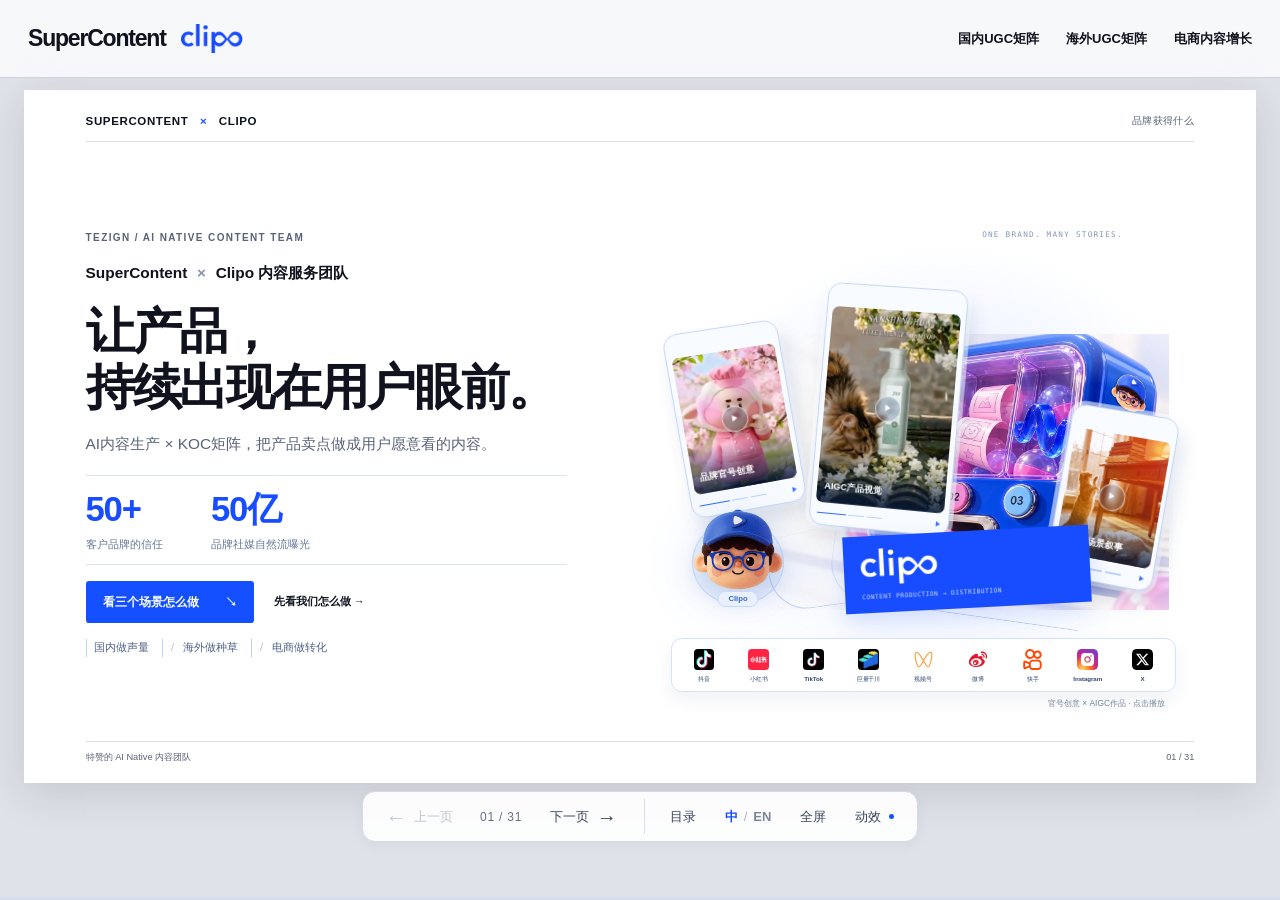
==== commit da25c1fe: "Restore platform brand colors on cover social dock" ====
--- a/SuperContent.html
+++ b/SuperContent.html
@@ -865,7 +865,7 @@
 <body><a class="skip-link" href="#main">跳到正文</a><header class="app-header"><a class="wordmark" href="#opening" aria-label="SuperContent首页"><span>SuperContent</span><img src="assets/science-stage/clipo-logo.png" alt="Clipo"></a><nav class="desktop-nav" aria-label="主要场景"><a href="#domestic">国内UGC矩阵</a><a href="#overseas">海外UGC矩阵</a><a href="#conversion">电商内容增长</a></nav><div class="header-tools"><button id="motion" aria-pressed="true">动效 <i></i></button><button id="reading" aria-pressed="false">阅读</button><button id="fullscreen" aria-label="全屏">全屏</button><button id="menu-toggle" aria-expanded="false" aria-controls="contents">目录 <span>＋</span></button></div></header>
 <main id="main"></main><div class="scroll-progress" aria-hidden="true"><i id="progress"></i></div><aside id="contents" role="dialog" aria-modal="true" aria-labelledby="contents-title" hidden><header><span id="contents-title">22页 · 从品牌任务到内容结果</span><button data-close="contents" aria-label="关闭目录">×</button></header><nav id="contents-nav"></nav><div class="menu-tools"><button data-tool="reading">阅读模式</button><button data-tool="motion">切换动效</button><button data-tool="fullscreen">全屏</button></div><p>方向键逐页切换 · R 阅读 · M 动效 · F 全屏</p></aside><div id="backdrop" hidden></div>
 <dialog id="source-dialog" aria-labelledby="source-title"><header><h2 id="source-title">来源与统计口径</h2><button data-dialog-close aria-label="关闭来源">×</button></header><div id="source-content"></div></dialog><div class="sr-only" id="announcer" aria-live="polite"></div><div id="toast" role="status"></div>
-<script id="locale-en-data" type="application/json">{"01 / 历史阶段测试 · 某消费品品牌":"01 / Historical test · Consumer goods brand","01 / 开场情境":"01 / Opening scenario","01 / 有任务、有素材，还不确定方向":"01 / A brief and assets, but no clear direction","1,137次互动":"1,137 interactions","1,565条分发 / USD 1.51 CPM":"1,565 posts distributed / USD 1.51 CPM","1,821条 × 同窗均播 ≈ 2,946,618次总播放":"1,821 posts × average views in the same period ≈ 2,946,618 total views","1000万次曝光":"10M impressions","10类脚本合计1,565条、32,573,192次曝光、157,995次互动。赛事结果类300条、12,631,320次曝光、113,713次互动。前期POC为103条、1,128,476次曝光；剔除播放大于10万的2条后，剩余101条、175,458次曝光。六国活动剔除大于10万的50条后，剩余1,515条、4,315,624次曝光。":"10 script types: 1,565 posts, 32,573,192 impressions and 157,995 interactions. Match results: 300 posts, 12,631,320 impressions and 113,713 interactions. Initial POC: 103 posts and 1,128,476 impressions; excluding 2 posts above 100,000 views leaves 101 posts and 175,458 impressions. The six-country campaign excludes 50 posts above 100,000 views, leaving 1,515 posts and 4,315,624 impressions.","12,631,320次曝光":"12,631,320 impressions","120条冰箱场景 B内容":"120 refrigerator scenario B posts","122条内容":"122 posts","123条洗衣场景内容":"123 laundry scenario posts","150条内容":"150 posts","180条产品对比内容":"180 product comparison posts","180条内容":"180 posts","1万元":"RMB 10,000","2,030,868次曝光":"2,030,868 impressions","2025.11.24—12.31；账号与内容组合不同。":"2025.11.24—12.31; account and content mixes differ.","2026-06-30交付记录 / 内部交付记录":"2026-06-30 delivery record / Internal delivery log","2026-09-29/09-30/10-26 / 消息提交记录":"2026-09-29/09-30/10-26 / Submission messages","2026-11-09 案例库归档作品 · 源日期未标明 / 案例库归档作品 · 源日期未标明":"2026-11-09 case library archive · Original date unspecified / Archived work · Original date unspecified","2026.07.01—08.13；含自然流与赛马投流。":"2026.07.01—08.13; includes organic reach and paid variant testing.","2026年提交记录；未做资产去重，不相加作独立成片或验收数。":"2026 submission records; assets are not deduplicated. Do not total these as unique or accepted videos.","20多个国家矩阵经验":"Matrix experience across 20+ countries","270条内容":"270 posts","5,291次互动":"5,291 interactions","5,502,215次曝光":"5,502,215 impressions","500万次曝光":"5M impressions","6账号 / 382条发布 / 76,509次观看":"6 accounts / 382 posts published / 76,509 views","7,361次互动":"7,361 interactions","728次互动":"728 interactions","9,452次互动":"9,452 interactions","90条测评切片内容":"90 review clip posts","AIGC产品场景":"AI-generated product scenarios","AI数字人口播":"AI avatar presentation","CONTENT INSIGHT / 历史样本的启发":"CONTENT INSIGHT / Lessons from past work","CONTENT INSIGHT / 脚本贡献":"CONTENT INSIGHT / Script contribution","ID / 印度尼西亚":"ID / Indonesia","SCRIPT LAB / 改写示例":"SCRIPT LAB / Rewrite examples","UGC与KOC怎样配合":"How UGC and KOC work together","UGC矩阵方法与本轮方案":"UGC matrix method and campaign plan","UGC表达由内容工厂制作，KOC矩阵账号承载发布与验证；真实体验、演示与AI创意各有依据。":"The content factory produces UGC-style content; KOC matrix accounts publish and test it. Real experiences, demonstrations and AI concepts each need supporting evidence.","一套内容方法，":"One content approach.","一批已有素材":"A set of existing assets","不同行业，不同表达。":"Different industries. Different stories.","专家判断":"Expert assessment","两个已观察项目阶段的均播对照，按统一线性纵轴绘制；不是逐条发布曲线。预算、国家与内容组合不同，不作单因素归因。":"Average views across two observed project stages, using one linear scale; not a post-by-post timeline. Budgets, countries and content mixes differ, so no single-factor attribution is made.","个账号":"accounts","互动贡献占比":"Share of interactions","产品依据与项目负责":"Product facts and project ownership","产品卖点":"Product benefits","产品场景接住具体需求。":"Product scenarios make it relevant.","产品对比占总曝光0.8%":"Product comparisons: 0.8% of total impressions","产品对比曝光占比":"Product comparison impression share","人群 × 使用场景":"Audience × Use case","人群、产品事实、素材缺口与本轮目标。":"Audience, product facts, asset gaps and campaign goals.","人群场景表 / 选题 / 脚本与镜头表":"Audience/use-case map / Topics / Scripts and shot lists","什么产品证据回答顾虑":"Which product evidence answers the concern","仅以CPM10元测算的报价示例，非历史成绩或效果保证。正式方案核对内容、执行范围、费用组成与未达处理。":"Illustrative quote at CPM CNY 10, not past results or a performance guarantee. The final proposal confirms content, scope, cost breakdown and remedies for shortfalls.","从首批内容开始":"Start with the first batch","作品节选":"Work excerpt","作品节选 / 3.8秒":"Work excerpt / 3.8 sec","作品节选 / 8.0秒":"Work excerpt / 8.0 sec","作品节选 / 8.2秒":"Work excerpt / 8.2 sec","保留":"Keep","候选组合空间":"Possible combinations","先看信号，再决定下一步。":"Read the signals, then choose the next step.","先确认结构和变量，再批量展开；批次能追溯，投后才有办法复盘。":"Confirm the structure and variables before scaling production. Traceable batches make post-campaign review possible.","先让人认出：这说的是我。":"Help people see themselves in the story.","全量单条均播变化":"Change in average views per post, all posts","全量均播":"Average views, all posts","六国活动 / 1,565条":"Six-country campaign / 1,565 posts","六国活动记录1,565条分发、32,573,192次曝光、总费用USD49,160；按合计数测算CPM USD1.51。":"The six-country campaign records 1,565 distributions, 32,573,192 impressions and USD49,160 in total fees; calculated blended CPM: USD1.51.","关键时刻有准备":"Ready when it matters","关闭作品":"Close video","具体负责人和实际投入，在项目启动时确认。":"The named owner and actual staffing are confirmed at kickoff.","内容候选 / 模板 / 版本":"Content options / Templates / Versions","内容工厂":"Content factory","冰箱场景 A":"Refrigerator scenario A","冰箱场景 B曝光占比":"Refrigerator scenario B impression share","准备：主推SKU与获准卖点、现有素材、目标平台/国家、内容或曝光范围、审核与数据接口。":"Prepare: priority SKU and approved claims, existing assets, target platforms/countries, content or impression scope, review process and data access.","出行设备":"Travel devices","出门前，先把设备要用的型号核对一遍。":"Before heading out, check the battery type your device needs.","分开测，才知道该复制什么。":"Test separately to see what to replicate.","切换到中文":"Switch to Chinese","切换到英文":"Switch to English","创意Demo / 6.7秒":"Creative demo / 6.7 sec","创意与制作":"Creative and production","到商品页核对型号和组合，按实际需要选择。":"Check types and bundles on the product page, then choose what you need.","剔除播放＞10万的内容后":"Excluding posts with \u003e100,000 views","剔除高点后均播变化":"Change in average views, excluding high-view posts","卖点证据 × 真实权益 × 行动":"Benefit evidence × Verified offer × Action","历史作品示意不同场景内容":"Past work illustrating different content scenarios","历史项目归档，单支交付日期未注明 / 历史项目成片":"Historical project archive; individual delivery date unspecified / Historical finished video","原片列在原项目文档“50条交付视频部分成片展示”中，对应电商短视频内容。":"The original appears under “Selected Videos from a 50-Video Delivery” in the project document, as e-commerce short-form content.","原片收录在历史海外内容案例文档，采用生活问题、功能混剪和当地语言表达。":"The original appears in a historical overseas-content case document, using everyday problems, feature edits and local-language messaging.","原片来自内容生产排期，同一记录含作品附件，状态为已交付。":"The original video is attached to the same production-schedule record, marked delivered.","发布、观看、商品曝光分别呈现；不使用口径不一致的GMV或ROI。":"Posts, views and product impressions are reported separately. GMV and ROI with inconsistent definitions are excluded.","发布条次":"Posts published","各国CPM参考会在正式报价前核对；地图与价格按项目日期、币种和费用范围使用。":"Verify country CPM references before the formal quote. Apply map data and pricing for the project’s date, currency and fee scope.","同一产品作品的第1个静帧":"Frame 1 from the same product video","同时考虑：刷到后能记住品牌，搜索时有信息可看，进一步了解时有内容承接。":"Build for brand recall in the feed, useful information in search and content that supports further consideration.","同组均播 1,505 / 仅反映该活动组合":"Group average: 1,505 views / Reflects this campaign mix only","同组均播 2,399 / 仅反映该活动组合":"Group average: 2,399 views / Reflects this campaign mix only","同组均播 5,734 / 仅反映该活动组合":"Group average: 5,734 views / Reflects this campaign mix only","品牌把产品讲准，内容工厂把表达做开，账号矩阵把不同版本带到不同人群面前。每一轮的反馈，再决定下一批。":"The brand confirms product facts, the content factory develops the creative, and the account matrix brings variants to different audiences. Each round of feedback shapes the next batch.","国内UGC矩阵 / 代表项目阶段战报":"China UGC matrix / Selected project results","国内UGC矩阵 / 表达方法":"China UGC matrix / Messaging methods","国内UGC矩阵 / 规模与表现":"China UGC matrix / Scale & performance","国内UGC矩阵 ↗":"China UGC matrix ↗","国内UGC矩阵交付节点":"China UGC matrix delivery stages","国内产品场景":"Product scenarios for China","国内作品来源":"China work sources","国家内容包 + 质检表":"Country content pack + QA checklist","国家结果 + 下批安排":"Country results + Next-batch plan","国家脚本 + 审阅记录":"Country scripts + Review log","场景怎样接到产品证据":"How scenarios lead to product evidence","多轮仍不匹配":"Still off target after several rounds","宠物零售｜门店与产品展示":"Pet retail | Store & product showcase","客户直接名称所在镜头已截去；不与发布或效果汇总对应。 2.917s Silent excerpt.":"Shots naming the client have been removed; not linked to aggregate publishing or performance results. 2.917s Silent excerpt.","家庭备用":"Household spares","对齐任务":"Align on the brief","小批验证":"Small-batch testing","小规模先找到值得继续的方向。":"Find a direction worth pursuing at small scale.","带标签成片与版本包":"Tagged videos and version pack","带设备出门，需要提前确认电池规格和备用量。":"Before taking a device out, check battery specifications and how many spares you need.","幻灯片翻页":"Slide navigation","开场":"Opening","开场 × 句序 × 镜头结构":"Opening × Copy sequence × Shot structure","强视觉开场，把卖点接进来。":"Lead with a visual. Bring in the benefit.","当前浏览器不支持全屏，可使用阅读模式。":"Fullscreen is unavailable in this browser. Use reading mode.","快手":"Kuaishou","怎么讲":"How to tell it","成片包 + 素材ID":"Finished video pack + Asset IDs","扩大内容与曝光":"Expand content and reach","批次复盘 + 复制包":"Batch review + Replication pack","把“参数好”翻译成“什么时候用、为什么买”。":"Turn strong specifications into clear use cases and reasons to buy.","把品牌卖点，":"Put product benefits","把当地用户的问题、语言和生活方式接到产品上。总部资料统一，表达逐国确认，测试和复盘也按国家看。":"Connect the product to local questions, language and everyday life. Keep one shared fact base, approve copy country by country, and test and review results by market.","把有效结构持续做成内容":"Keep producing content from proven structures","把结构测试，做成可执行的批次。":"Turn structure tests into production batches.","把脚本、成片、账号和数据对应起来。不能只挑一条最高值，也不把发布多等同于有效。":"Link scripts, finished videos, accounts and data. Assess more than the top result; more posts alone do not prove effectiveness.","抖音":"Douyin","拍清电池仓型号、包装规格与对应设备。":"Show the battery compartment label, pack specifications and matching device clearly.","持续供给":"Ongoing content supply","按国家组合和曝光档位报价。各国CPM参考写明日期、币种和费用范围；全球CPM地图用于报价前核对。":"Quote by country mix and impression tier. Specify the date, currency and fee scope for each CPM reference; check the global CPM map before quoting.","按型号与使用情境整理内容资产，支持持续供给。":"Organize content assets by model and use case to support ongoing production.","按型号与使用情境组织素材，留下可继续展开的内容资产。":"Organize assets by model and use case so future content can build on them.","按约定账号画像小批验证，素材ID连接脚本与账号。":"Test small batches against agreed account profiles, using asset IDs to link scripts and accounts.","按这一轮的任务，":"Scope the task.","放大好结构":"Scale effective structures","放大播放出行创意｜水墨骑行Demo":"Enlarge and play: Travel concept | Ink-wash cycling demo","放大播放海外矩阵｜当地表达与功能混剪":"Enlarge and play: Overseas matrix | Local copy and feature montage","新创意":"New concepts","新品上市 / 活动造势 / 日常声量":"Product launches / Campaign buzz / Ongoing visibility","新增SKU / 国家资料核对":"New SKUs / Country fact checks","方向键逐页切换 · R 阅读 · M 动效 · F 全屏":"Arrow keys: Slides · R: Reading · M: Motion · F: Fullscreen","明确为创意演示，不扩大为已履约或投后效果。 7.792s Silent excerpt.":"A creative demo; not evidence of fulfilled delivery or campaign results. 7.792s Silent excerpt.","有可比数据 · 表现有效":"Comparable data · Effective performance","有娃玩具":"Toys at home","有限素材，":"Limited assets.","本土表达":"Local expression","本方案统一了栏目、样稿、批次交付和复盘的建议字段及确认点。":"This proposal defines recommended fields and checkpoints for content series, samples, batch delivery and reviews.","本轮每国内容包，应交什么":"What each country pack should include","条AB测试成片":"A/B test videos","条历史分发记录":"historical posts distributed","条发布":"posts","条发布 / 492个账号":"posts published / 492 accounts","条累计交付记录":"videos recorded as delivered, cumulative","某出行品牌 / 平台发布与播放记录":"Travel brand / Platform publishing and view records","某出行品牌 / 抖音":"Mobility brand / Douyin","某粮油品牌三次成片提交消息":"Three finished-video submission messages for a grain and cooking oil brand","样片 + 测试记录":"Sample video + Test log","案例与方法目录 ↗":"Cases and methods ↗","次商品曝光":"product impressions","每条写清想验证什么，保留可比较的版本。":"Define what each video tests and retain comparable versions.","每条的表现也要看。":"Then look at performance per post.","沿着使用情境，找到购买理由。":"Find reasons to buy in everyday use.","洗衣场景":"Laundry scenario","洗衣场景占总曝光13.8%":"Laundry scenarios: 13.8% of total impressions","测试场景：有娃玩具 / 样片确认后再测试":"Test scenario: Toys at home / Test after sample approval","海外UGC矩阵 / 两阶段复盘":"Overseas UGC matrix / Two-phase review","海外UGC矩阵 / 脚本贡献":"Overseas UGC matrix / Script contributions","海外UGC矩阵 / 逐国方法":"Overseas UGC matrix / Country-by-country approach","海外UGC矩阵交付节点":"Overseas UGC matrix delivery stages","热点与品牌":"Trends and brand relevance","玩具突然没电，家里有同型号备用吗？":"The toy's batteries are dead. Do you have the right spares?","生产结构可以复用；内容供给和效果目标，要按平台分别算。":"Production structures can be reused; content volumes and performance targets need separate platform plans.","生活场景":"Everyday scenarios","用Clipo匹配SKU和素材，让确认结构批量展开。":"Use Clipo to match SKUs and assets, then produce approved structures in batches.","用户任务":"User needs","用户任务、开场、产品证据、品牌露出和下一步。":"User need, opening, product evidence, brand presence and next step.","用用户视角的内容表达、KOC矩阵账号和持续测试，让品牌被看见，让购买理由被看懂。":"Audience-led content, KOC matrix accounts and ongoing testing help people notice the brand and understand why to buy.","用真实可用的产品镜头回答，不只念参数。":"Answer with usable footage of the actual product, beyond specifications.","电商使用场景":"E-commerce use cases","电商内容增长 / 案例集":"E-commerce content growth / Cases","电商内容增长交付节点":"E-commerce content growth delivery stages","电商短视频项目阶段总结":"E-commerce short-video project-stage review","盘点商品":"Review the product range","目标人群、主推SKU、传播节点、素材与判断口径。":"Target audience, priority SKU, campaign moments, assets and evaluation criteria.","看三个场景怎么做":"Explore the three scenarios","看数据再复制":"Review data before replicating","看连续反馈，决定复制、改版或换方向。":"Review feedback over time to decide whether to replicate, revise or change direction.","确认样片 / 账号与版本计划 / 发布记录":"Approved sample / Account and version plan / Publishing log","空调场景":"Air-conditioning scenario","策略、测试规划、分析与复盘列工作项；媒体预算、投放与交易由客户或代理负责。":"Strategy, test planning, analysis and reviews are scoped as work items. The client or agency handles media budgets, ad placement and transactions.","累计交付6,800条的周报记载。":"Weekly report recording 6,800 videos delivered cumulatively.","统一产品依据 / 专业制作与质检":"Shared product facts / Professional production and QA","统计关系，不能单独推算品牌增量":"Statistical relationship; insufficient to estimate incremental brand impact","继续拆":"Examine further","脚本、版本、投放素材ID能够对应。":"Scripts, versions and ad asset IDs can be linked.","脱敏展示片段 · 静音 / 5秒":"Anonymized showcase excerpt · Silent / 5 sec","让对的人看懂，让购买理由有证据。":"Reach the right people with evidence-backed reasons to buy.","让用户有话可说的入口":"Give people a reason to join the conversation","话题先与产品、人群和本轮任务有关，再用Clipo混剪展开不同开场、场景与镜头组合。":"Start with a topic relevant to the product, audience and brief. Use Clipo to develop different openings, scenarios and shot combinations.","谁在什么时候会需要":"Who needs it, and when","贡献203.1万次曝光":"Contributed 2.031M impressions","贡献267.8万次曝光":"Contributed 2.678M impressions","贡献27.1万次曝光":"Contributed 271K impressions","质检与交付":"Quality assurance and delivery","质量通过":"Passed QA","赛事结果占总曝光38.8%":"Match results: 38.8% of total impressions","赛事结果曝光占比":"Match results impression share","越南":"Vietnam","这次活动中，赛事结果类贡献最大；洗衣场景与测评切片也提供了产品解释的样本。":"Match results contributed the most in this campaign. Laundry scenarios and review clips also offered examples of product explanation.","选需要的那一段服务。":"Choose the service you need.","逐国反馈、CPM口径与下批计划":"Country feedback, CPM definitions & next-batch plan","逐国赛马":"Test variants by country","通用门店场景与产品陈列的脱敏节选。":"An anonymized excerpt of generic store scenes and product displays.","重点国家启动 / 全球上新 / 当地节点":"Priority-market launches / Global releases / Local moments","阅读":"Reading","项目窗口 2025.11.24—12.31；2026.11.09回查 / 项目原始记录 / 非平台因果实验":"Project window: 2025.11.24—12.31; checked 2026.11.09 / Original project records / Not a platform-level causal experiment","食品饮料":"Food and beverage","高点提供线索；剔除高点后的日常表现，帮助判断能否复制。":"High-view posts offer clues. Performance without those peaks helps assess repeatability.","01 / 持续交付 · 某智能终端品牌":"01 / Ongoing delivery · Smart device brand","02 / 前期 POC · 同一品牌":"02 / Early POC · Same brand","02 / 平台复盘 · 某出行品牌":"02 / Platform review · Mobility brand","03 / 产品配置更多，或进入新国家":"03 / More configurations or new countries","03 / 真实作品 · 脱敏节选":"03 / Actual work · Anonymized excerpts","100万元":"RMB 1M","10月26日36条、9月29日10条、9月30日10条，分别为项目群当批成片提交记录。":"Project-group submission records: 36 finished videos on Oct 26, 10 on Sep 29, and 10 on Sep 30, each for its respective batch.","10类脚本 / 总曝光贡献 · 点击看结构数据":"10 script types / Share of total impressions · Click for breakdown","113,713次互动":"113,713 interactions","12,700条 × 同窗均播 ≈ 6,735,593次总播放":"12,700 posts × same-period mean views ≈ 6,735,593 total views","120条内容":"120 pieces of content","122条空调场景内容":"122 air-conditioner scenario videos","123条内容":"123 pieces of content","150条全品类场景 B内容":"150 category-wide scenario B videos","1亿次曝光":"100M impressions","2,677,623次曝光":"2,677,623 impressions","2025.11.24—12.31；账号与内容组合不同，不作平台因果对照。":"2025.11.24–12.31; account and content mixes differ. This is not a causal platform comparison.","208条":"208 videos","209条":"209 videos","279,859次曝光":"279,859 impressions","300条内容":"300 pieces of content","314条":"314 videos","4,492,380次曝光":"4,492,380 impressions","4天 / 112.8万次曝光":"4 days / 1.128M impressions","5万元":"RMB 50K","6账号发布382条，含约12%养号视频；76,509次观看，56,096次商品曝光。":"382 posts across 6 accounts, including about 12% account-building videos; 76,509 views and 56,096 product impressions.","9,904次互动":"9,904 interactions","AI与Clipo":"AI & Clipo","CONTENT INSIGHT / 平台对照":"CONTENT INSIGHT / Platform comparison","KOC账号与内容版本计划":"KOC accounts & content version plan","PH / 菲律宾":"PH / Philippines","RESULTS OVER TIME / 两阶段复盘":"RESULTS OVER TIME / Two-phase review","TH / 泰国":"TH / Thailand","UGC矩阵方法":"The UGC matrix approach","一个明确目标":"One clear goal","一套产品依据，扩展更多用途":"One product fact base, more uses","一张KOC账号网络。":"One KOC account network.","一批素材，供给多个账号。":"One content batch, multiple accounts.","万次播放":"plays","万次曝光":"impressions","三大场景共用Clipo产品底座、AI版本能力和专业团队。先确认任务，再列数量、版本、周期、修改与验收。":"All three services share Clipo, AI versioning and a professional team. Confirm the task, then specify volume, versions, schedule, revisions and acceptance.","三张图来自同一作品；完整脱敏节选见「案例与洞察」。":"All three frames are from one video. See “Cases & insights” for the full anonymized excerpt.","下一步":"Next step","下一轮":"Next round","专业人员":"Professionals","两个项目阶段均播对照：全量从10956升至20814，剔除大于10万播放的内容后从1737升至2849。不是连续发布曲线。":"Mean views across two project phases: 10,956 → 20,814 overall; 1,737 → 2,849 excluding videos above 100K views. This is not a continuous posting curve.","中英文切换":"Switch Chinese / English","为什么买":"Why buy?","买玩具电池，先看电池仓里的这行字。":"Buying toy batteries? Check this line inside the battery compartment first.","事实母版、国家适配与统一版本清单为本轮归纳的交付标准，不代表每个历史项目逐项执行。":"The fact master, country adaptation and unified version list are delivery standards synthesized for this proposal, not steps verified across every past project.","产品 × 素材 × 创意":"Product × Assets × Ideas","产品对比":"Product comparison","产品展示、门店场景、AI口播、AIGC创意，点击放大看。":"Product showcases, store scenes, AI presenters and AI creative videos. Click to enlarge.","从人群与生活场景开始，开场提出一个具体问题，用产品画面和证据回答，再给下一步。":"Start with an audience and everyday situation. Open with a specific question, answer with product footage and evidence, then give a next step.","从生活问题，走到功能回答。":"From everyday problems to product answers.","从用户任务、开场、产品证据和行动组织内容，再经KOC矩阵发布验证。":"Build content around user tasks, hooks, product evidence and actions, then validate through KOC matrix publishing.","从这一段开始":"Start here","代表项目分开看，统计窗口与口径分别列示。":"Representative projects are shown separately, each with its own measurement period and definitions.","以上为建议测试路径；平台机审与推荐的判断属于工作假设，需由实际投后数据验证。":"Suggested test path. Platform moderation and recommendation behavior are working hypotheses to validate with actual campaign data.","你对接一位项目负责人":"One project lead to work with","使用复盘统计表的1,565条；源文档另有项目范围1,520条表述，未将两者合并。活动包含自然流与赛马投流。阶段、预算、国家和内容组合不同，阶段改善不等于单一方法的因果效果；暂无同口径逐条发布时间序列。":"Uses 1,565 posts from the review table; the source also states a 1,520-post project scope. These are kept separate. The campaign combined organic reach and paid creative testing. Phases, budgets, countries and content mixes differ, so improvement cannot be attributed to one method. No comparable post-level publishing time series is available.","使用演示":"Usage demo","保留好表达":"Keep strong creative approaches","保留要验证的卖点和证据":"Keep the claims and evidence to test","先定位掉在哪一步，再选择测试变量。":"Find the drop-off first, then choose a variable to test.","先找到值得继续做的表达":"Find creative approaches worth continuing","先用画面吸引注意，再让产品特点成为内容重点。":"Win attention with visuals, then bring the product features into focus.","先看我们怎么做 →":"See how we work →","先确认能重复，再逐步扩大内容量。":"Confirm repeatability, then scale content volume.","先选用户愿意聊的话，再把品牌接进去。":"Start with topics people want to discuss, then connect the brand.","全品类场景 B占总曝光16.9%":"Category-wide scenario B: 16.9% of total impressions","六国历史活动分发记录，2026.07.01—08.13；条数不是去重创意数或各国曝光。来源为复盘和验收请求，客户终验另核。":"Six-country campaign distribution records, 2026.07.01–08.13. Counts are neither unique creative assets nor country-level impressions. Sources: project review and acceptance request; final client acceptance requires separate verification.","六国活动 2026.07.01—08.13；2026.11.09回查 / 原始复盘统计表与本页计算":"Six-country campaign, 2026.07.01–08.13; checked 2026.11.09 / Original review table and calculations on this page","关闭来源":"Close sources","内容与账号":"Content & accounts","内容工厂统一制作与质检；按账号画像、国家和内容用途安排版本。账号与发布范围在合作前确认。":"Content Factory handles production and quality checks, tailoring versions to account profiles, countries and uses. Confirm accounts and publishing scope before engagement.","内容运营":"Content operations","内容运营服务费 ＋ 脚本 / 成片 / 版本数量":"Content operations fee + script / video / version quantities","冰箱场景 A占总曝光6.2%":"Refrigerator scenario A: 6.2% of total impressions","冰箱场景 B":"Refrigerator scenario B","出行创意":"Mobility creative","出行创意｜水墨骑行Demo":"Mobility creative | Ink-painting cycling demo","分国、分SKU版本与质检清单":"Country & SKU versions with QA checklist","列设备、拍电池仓、对照包装，回答出行准备问题。":"List the devices, film their battery compartments and compare the packaging to answer travel-prep questions.","加载未完成，请重试。":"Loading incomplete. Please retry.","千川":"Qianchuan","千川内容增长":"Qianchuan content growth","千川内容增长 ↗":"Qianchuan content growth ↗","印度尼西亚":"Indonesia","历史交付展示 · 2025.04.14—17。本片与案例统计未逐支对应。":"Past delivery showcase · 2025.04.14–17. This video is not individually matched to the case statistics.","变成有方向的创意测试。":"into a clear creative test.","同一产品作品的第2个静帧":"Second still from the same product video","同一产品，多种表达，小批比较。":"One product. Multiple approaches. Small-batch comparisons.","同一品牌，逐国组织内容与分发。":"One brand, with content and distribution organized country by country.","同窗平均播放：抖音1618.1，快手530.4。非同账号同内容对照实验。":"Same-period mean views: Douyin 1,618.1; Kuaishou 530.4. Accounts and content were not held constant in a controlled experiment.","同窗总播放 ÷ 发布条次":"Total views in period ÷ number of posts","同组均播 29,751 / 仅反映该活动组合":"Mean views: 29,751 / This campaign mix only","同组均播 36,523 / 仅反映该活动组合":"Mean views: 36,523 / This campaign mix only","同组均播 42,104 / 仅反映该活动组合":"Mean views: 42,104 / This campaign mix only","同组均播 7,522 / 仅反映该活动组合":"Mean views: 7,522 / This campaign mix only","品牌Brief + 产品事实表":"Brand brief + product fact sheet","品牌获得什么":"What the brand gets","回到开场 ↑":"Back to opening ↑","围绕一次上新，":"Build around the launch.","国内UGC矩阵":"China UGC matrix","国内UGC矩阵 / 交付与合作":"China UGC matrix / Delivery & collaboration","国内UGC表达形式":"China UGC formats","国内内容方法依据":"Sources for the China content approach","国内矩阵｜新品内容片段":"China matrix | New-product content excerpt","国家目标 + SKU表":"Country goals + SKU list","复制首批需求清单":"Copy first-batch requirements","定方向、选样片、核事实与成片，用反馈决定复制或改版。":"Set direction, select samples, verify facts and finished videos. Use feedback to decide what to repeat or revise.","宠物零售":"Pet retail","家庭备用、有娃家庭、拍立得使用，都能把抽象参数变成具体需求。先验证人群与情境，再复制表现好的表达。":"Home backup, families with children and instant cameras turn abstract specifications into concrete needs. Validate the audience and situation first, then repeat effective approaches.","家电":"Home appliances","小红书":"Xiaohongshu","展示版做了品牌标识处理、节选和静音。本片未与382条阶段统计逐支对应；不据此推算成交或ROI。":"The showcase is anonymized, excerpted and muted. This video is not individually matched to the 382-post phase statistics; no sales or ROI can be inferred from it.","带一个品牌任务， 从第一批内容开始。":"Bring a brand task. Start with the first batch.","带标签交稿":"Deliver tagged content","当地生活场景":"Local everyday situations","总播放":"Total views","成片包 + 版本清单":"Finished video pack + version list","我们负责内容策略、制作和复盘；账号发布按约定执行，不包含达人采购或媒体代投。":"We handle content strategy, production and review. Account publishing follows the agreement; influencer procurement and media buying are excluded.","截至2026-09-30 / 交付记录":"As of 2026-09-30 / Delivery records","截至2026.09.30；非发布数、曝光或终验数。":"As of 2026.09.30; not counts of published posts, impressions or final acceptances.","扩SKU / 扩国家":"Add SKUs / countries","批次交付与滚动改版":"Batch delivery & ongoing revisions","把“多做几条”，":"Turn 'make more videos'","把品牌业务任务翻译成要验证的内容问题。":"Turn brand business goals into content questions to test.","把商品特点，放回使用场景。":"Show product features in real use.","把服务范围与报价讲清楚。":"Make the service and quote clear.","把每一轮内容变成可比较的测试，持续找到更值得投的表达。":"Make every content round a comparable test to find creative approaches worth more investment.","投放预算、上线和交易由客户或代理负责。平台识别人群与新素材推荐作为测试假设，用账户反馈验证。":"The client or agency owns ad budgets, launch and transactions. Audience recognition and new-creative recommendations are test hypotheses, validated through account feedback.","拍立得使用":"Instant camera use","按国家、品类和脚本结构归档，让下一轮有内容可选、有数据可比。":"Archive by country, category and script structure, so the next round has content to use and data to compare.","按平台，组织内容供给。":"Organize content supply by platform.","按设备说明和实际用量选择，不泛称通用适配。":"Choose by device instructions and actual usage; avoid blanket compatibility claims.","换人群情境或选题方向":"Change audience, situation or topic","接回反馈":"Collect feedback","提出测试":"Propose tests","放大播放国内矩阵｜新品内容片段":"Enlarge: China matrix | New-product content excerpt","放大播放宠物零售｜门店与产品展示":"Enlarge: Pet retail | Store & product showcase","数据不足先补数据，不急着判成败。":"If data is insufficient, gather more before judging success.","数据复盘 / 下批行动":"Data review / Next-batch actions","整理、匹配、展开候选、批量初检和归档。":"Organize, match, generate options, run initial batch checks and archive.","既有会议与复盘要求从上轮分析提出假设，再按同一统计窗口验证。":"Existing meeting and review records call for hypotheses drawn from the previous round, then validation within a consistent measurement period.","既有客户原档采用人群、场景与表达结构的生活场景化模型。":"Existing client source files use a model built around audiences, everyday situations and narrative structure.","既有海外项目原档要求分别核对国家、SKU及国家确认意见。":"Existing overseas project files require separate checks of country, SKU and country-team approval comments.","明确重点国家、当地产品版本和曝光目标。":"Define priority countries, local product versions and impression goals.","有人看 · 购买行动不足":"Views, but too few purchase actions","有依据的卖点":"Evidence-backed selling points","有效结构是候选，不是通用保证。":"Effective structures are test candidates, not universal guarantees.","未去重，不累加为有效素材总量；不等于客户验收、上线投放或转化效果。":"Not deduplicated or added into a total of usable assets. Does not establish client acceptance, campaign launch or conversion results.","本土化，先找到当地用户的使用理由。":"Localization starts with a local reason to use the product.","机器把选择做多，":"AI expands the options.","条发布 / 99个账号":"posts / 99 accounts","来源与统计口径":"Sources & measurement definitions","某出行品牌 / 快手":"Mobility brand / Kuaishou","样片 + 确认记录":"Sample video + approval record","每个国家各自说通。":"A local story for each country.","每个节点，都有东西可收。":"A deliverable at every stage.","每条平均播放 / 次":"Mean views per post","沉淀什么":"What carries forward","泰国":"Thailand","测评切片占总曝光11.4%":"Review clips: 11.4% of total impressions","测评切片曝光占比":"Review clips: share of impressions","测试场景：家庭备用 / 样片确认后再测试":"Test scenario: home backup / Test after sample approval","海外UGC矩阵":"Overseas UGC matrix","海外UGC矩阵 ↗":"Overseas UGC matrix ↗","海外国家适配依据":"Sources for country adaptation","海外生活问题":"Everyday problems abroad","海外矩阵｜当地表达与功能混剪":"Overseas matrix | Local messaging & feature edit","热点带来讨论入口，":"Trends open the conversation.","热点服务品牌任务，再用Clipo展开不同开场与结构。":"Use trends to serve the brand task, then develop different hooks and structures in Clipo.","热点要与品牌和产品有关。":"Trends must relate to the brand and product.","版本表 + 发布计划":"Version list + publishing plan","特赞的 AI Native 内容团队":"Tezign’s AI Native content team","玩具使用不中断":"Keep toys running","用什么角度引出购买理由":"Which angle gives people a reason to buy?","用看得见的使用情境承接产品；下一步应测试不同购买理由。":"Connect the product to visible usage situations; next, test different reasons to buy.","用真实镜头对照设备需要的型号和商品规格。":"Use real footage to compare the device’s required battery type with product specifications.","电商内容增长 / 交付与合作":"E-commerce content growth / Delivery & collaboration","电商内容增长 / 变量测试":"E-commerce content growth / Variable testing","电商内容增长 / 测试决策":"E-commerce content growth / Test decisions","电商内容增长 / 购买理由":"E-commerce content growth / Reasons to buy","目录":"Contents","目标、排期、交稿、反馈， 有人完整接住。":"Goals, schedules, delivery and feedback—one person owns the full handoff.","看反馈":"Review feedback","看实际成片，核产品、品牌、规格与可用文件。":"Review the actual finished videos: product, brand, specifications and usable files.","看购买及可持续消耗，线索业务另看有效线索":"Track purchases and sustainable ad spend; for lead generation, track qualified leads","矩阵试发":"Matrix pilot posts","确认产品、国家表达和范围，按约上线并回传数据。":"Approve product facts, local messaging and scope. Launch as agreed and return performance data.","确认样片":"Approve sample","空调场景占总曝光2.1%":"Air-conditioner scenarios: 2.1% of total impressions","空调场景曝光占比":"Air-conditioner scenarios: impression share","累计交付6800条":"6,800 videos delivered to date","结构观察":"Structure observations","网络为方案示意。内容由团队制作，发布账号与授权范围按项目确认。":"The network is illustrative. The team produces the content; publishing accounts and authorization scope are confirmed per project.","脚本 + 变量清单":"Script + test variable list","脚本 / 镜头 / 确认样片":"Script / shots / approved sample","脚本与镜头规则":"Script & shot guidelines","脱敏展示片段 · 静音 / 18秒":"Anonymized excerpt · Silent / 18s","脱敏展示片段 · 静音 / 8.2秒":"Anonymized excerpt · Silent / 8.2s","节选不含直接客户名；不引用源内容中的具体事件作为本方案事实。 3.833s Silent excerpt.":"No direct client names in this excerpt. Specific events in the source are not presented as facts of this proposal. 3.833s silent excerpt.","让总部的一套产品资料，变成每个国家拿得到、用得上的内容包。":"Turn one HQ product information set into usable content packs for every country.","让有效结构持续长出来":"Keep developing effective structures","让每轮品牌传播，有一批可发、可测、能接着用的内容。":"Give each brand campaign content to publish, test and reuse.","该国在售SKU与获准卖点":"Locally available SKUs & approved claims","请复制页面上的准备清单":"Copy the preparation checklist on this page","贡献1263.1万次曝光":"Contributed 12.631M impressions","贡献28.8万次曝光":"Contributed 288K impressions","贡献370.1万次曝光":"Contributed 3.701M impressions","贡献550.2万次曝光":"Contributed 5.502M impressions","账号规模、内容组合和分发条件不同，不能据此推导某平台天然更好。选题线索来自脚本与项目复盘，不冒充本轮全片审听结论。":"Account scale, content mix and distribution conditions differ; these results do not establish that one platform is inherently better. Topic leads come from scripts and project reviews, not a full viewing and audio review in this round.","购买前最常见的疑问，能用画面回答吗？":"Can visuals answer the questions people ask before buying?","购买理由可以很不一样。":"Different reasons to buy.","赛事结果":"Event results","跑出能复制的购买理由。":"Find reasons to buy that can be repeated.","跳到正文":"Skip to content","这一节点交付":"Delivered at this stage","这个热点，为什么与你的品牌有关？":"Why does this trend matter to your brand?","选国家":"Choose countries","选开场、叙事和证据，让人愿意看、看得明白。":"Choose hooks, narratives and evidence that make people want to watch and help them understand.","逐国复盘":"Review by country","量要做出来，":"Look at output volume.","锁定SKU、优惠与统计窗口":"Fix the SKU, offer & measurement period","门店与产品展示":"Store & product showcase","阅读模式":"Reading mode","面对多SKU、多配置和多国家，用确认过的资料统一匹配与初检，再由专业人员核事实、选样片、看实际成片。":"Across SKUs, configurations and countries, use approved materials for consistent matching and initial checks. Professionals then verify facts, select samples and review the actual finished videos.","顶部品牌文字裁去，瓶身直接名称处理；产品外观保留。 8.0s Silent excerpt.":"Top brand text cropped; direct name on the bottle anonymized; product appearance retained. 8.0s silent excerpt.","食品饮料｜数字人口播":"Food & beverage | Avatar presentation","首批任务选择":"Choose the first-batch task","首批测试成片与复盘":"First-batch test videos & review","首批需求清单已复制":"First-batch requirements copied","01 / 六国活动 · 某家电品牌":"01 / Six-country campaign · Appliance brand","02 / 产品进入":"02 / Introduce the product","02 / 已有数据支持，需要稳定加量":"02 / Evidence supports steady scaling","02 / 批次交付 · 某粮油品牌":"02 / Batch delivery · Grain & cooking-oil brand","03 / 特点呈现":"03 / Show the features","1,121次互动":"1,121 interactions","1,565条 / 3,257.3万次曝光 / 15.8万次互动；2026.07.01—08.13，包含自然流与赛马投流。结构贡献不能拆成单一内容方法的因果效果。":"1,565 videos / 32.573M impressions / 158,000 interactions; 2026.07.01–08.13, including organic and competitive paid testing. Contributions by structure do not establish the causal effect of any single content method.","1,876次互动":"1,876 interactions","100万次曝光":"1M impressions","10万元":"RMB 100,000","120条显示技术内容":"120 display-technology videos","2025.04.14—17原文栏目 / 历史交付展示":"2025.04.14–17 source section / Historical deliveries","2026-05-25—05-28 / 短周期POC":"2026-05-25–05-28 / Short POC","2026-07-01—08-13 / 内部复盘已核口径":"2026-07-01–08-13 / Definitions verified in internal review","2026-11-09 / 方案归纳 / 待项目验证":"2026-11-09 / Proposal synthesis / Project validation pending","2026-11-09 创意Demo · 非客户效果案例 / 创意Demo · 非客户效果案例":"2026-11-09 Creative demo · Not a client results case / Creative demo · Not a client results case","2026.05.25—28；前期阶段，不是另一个客户。":"2026.05.25–28; an earlier phase of the same client project.","24页 · 从品牌任务到内容结果":"24 slides · From brand tasks to content results","270,881次曝光":"270,881 impressions","270条冰箱场景 A内容":"270 refrigerator scenario A videos","287,893次曝光":"287,893 impressions","3,700,550次曝光":"3,700,550 impressions","300条赛事结果内容":"300 event-results videos","312条":"312 videos","3C数码":"Consumer electronics","699,603次曝光":"699,603 impressions","7,412次互动":"7,412 interactions","90条全品类场景 A内容":"90 cross-category scenario A videos","90条内容":"90 videos","AI Native团队与交付流程依据":"Sources: AI Native team & delivery process","AI Native团队分工":"AI Native team roles","AIGC创意Demo":"AIGC creative demo","AI制片":"AI production","Brief / 人群 / 测试计划":"Brief / Audience / Test plan","CREATIVE TEST SPACE / 组合规划":"CREATIVE TEST SPACE / Combination planning","Clipo 内容服务团队":"Clipo content services team","KOC矩阵账号":"KOC matrix accounts","MY / 马来西亚":"MY / Malaysia","SG / 新加坡":"SG / Singapore","SKU / 配置 / 卖点证据 / 可用素材 / 确认版本":"SKU / Specs / Claim evidence / Available assets / Approved version","SuperContent Clipo｜UGC矩阵与内容增长":"SuperContent Clipo | UGC Matrix & Content Growth","SuperContent首页":"SuperContent home","VN / 越南":"VN / Vietnam","一个主推SKU":"One priority SKU","一位负责人，":"One accountable lead","一条算得清的关系":"A formula you can check","上一页":"Previous","下一页":"Next","不同行业 / 视频作品墙":"Across industries / Video gallery","专业团队把交付做稳。":"Our team makes delivery dependable.","主要场景":"Key use cases","事实核对 / 版本 / 交付表":"Fact checks / Versions / Delivery tracker","交付排期标记已交付 · 2026-06-30。本片与案例统计未逐支对应。":"Marked delivered in the schedule · 2026-06-30. This video has not been matched individually to the case metrics.","产品与素材诊断":"Product & asset review","产品证据":"Product evidence","产品说法、画面证据、节奏和规格逐项确认。":"Confirm claims, visual evidence, pacing and specs one by one.","产品问答":"Product Q&A","人群 × 时刻 × 用途":"Audience × Moment × Use","人群与使用情境":"Audience & use context","从前期POC到六国活动，既看全量，也看剔除播放大于10万的内容后的平均表现。":"From the early POC to the six-country campaign, review both the full set and average performance excluding videos with over 100,000 views.","以上为已核实的代表项目快照，不是国内业务全量统计；不跨项目、跨窗口加总。":"Verified snapshots of selected projects, not the full China business. Do not aggregate across projects or reporting windows.","作品节选 / 18.0秒":"Video excerpt / 18.0 seconds","作品节选 / 2.9秒":"Video excerpt / 2.9 seconds","保留结构，展开新版本":"Keep the structure. Create new versions.","做内容":"Create content","做好表达":"Craft the message","做本土表达":"Localize the message","先把用户任务说清，再展开脚本。候选数量是规划空间，交付量由素材、SKU、审核和实际范围决定。":"Define the user task before writing scripts. Candidate counts define planning options; delivery volume depends on assets, SKUs, review and agreed scope.","全品类场景 A":"Cross-category scenario A","全品类场景 A占总曝光8.2%":"Cross-category scenario A: 8.2% of total impressions","全品类场景 A曝光占比":"Cross-category A: impression share","全品类场景 B":"Cross-category scenario B","全品类场景 B曝光占比":"Cross-category B: impression share","全屏":"Fullscreen","关闭目录":"Close contents","内容条次占比":"Share of content volume","冰箱场景 A曝光占比":"Refrigerator A: impression share","冰箱场景 B占总曝光0.9%":"Refrigerator B: 0.9% of total impressions","出门前，什么情况会让人想到这个产品？":"Before heading out, what would make someone think of this product?","分别比较开场、演示与结尾动作。":"Compare openings, demonstrations and closing actions separately.","分开看曝光、互动、品牌搜索与承接，数据按约回传。":"Track impressions, interactions, brand searches and conversion paths separately; report data as agreed.","切换动效":"Toggle animation","创意测试矩阵和标准产出物为本轮整理建议；上线投放与数据回传由客户或投放方负责。":"The creative test matrix and standard deliverables are recommendations for this round. The client or media buyer handles launch, media spend and data reporting.","前期 POC / 103条":"Early POC / 103 videos","动效":"Motion","千川创意测试 / 有效结构复制 / 大促内容供给":"Qianchuan creative testing / Replicate proven structures / Peak-sale content","历史测试期（完整起止未明确） / 阶段总结":"Historical test period (full dates unspecified) / Phase review","历史阶段；含养号内容，完整年份未标明。":"Historical phase; includes account-building content. Full year unspecified.","历史项目成片 · 海外案例归档。本片与案例统计未逐支对应。":"Historical project video · Overseas case archive. This video has not been matched individually to the case metrics.","参考UGC运营研究并结合本方流程改写。示意网络不是真实账号后台；不引用外部作者成绩作为本方结果。":"Adapted from UGC operations research and our own process. The illustrative network is not a real account dashboard; external authors’ results are not presented as ours.","古诗、水墨与骑行结合的AIGC创意样片。":"A creative AIGC sample combining classical poetry, ink painting and cycling.","只覆盖4天测试，同时保留含爆款和去掉爆款后的两个平均数，不代表长期表现。":"Covers only a four-day test. Averages with and without breakout videos are both shown; neither establishes long-term performance.","各国曝光 ÷ 1,000 × 各国当期CPM参考 → 国家组合方案":"Country impressions ÷ 1,000 × current country CPM reference → Country mix plan","同一个产品，":"One product.","同一产品作品的第3个静帧":"Frame 3 from the same product video","同一产品，换个用户任务。":"Same product. A different user task.","同一件商品，":"The same product.","同一份产品依据， 交给每个内容版本。":"The same product evidence, across every version.","同一平台、同一统计窗口":"Same platform and reporting period","同一海外作品的第1个静帧":"Frame 1 from the same overseas video","同一海外作品的第2个静帧":"Frame 2 from the same overseas video","同一海外作品的第3个静帧":"Frame 3 from the same overseas video","同一真实作品 / 画面结构":"One real video / Visual structure","同窗记录里，发布量与单条平均播放呈现不同组合。复盘要拆开两项，再决定下一轮怎么供给。":"Within the same reporting window, publication volume and average views form different combinations. Review them separately before planning the next batch.","同组均播 2,332 / 仅反映该活动组合":"Group avg. views: 2,332 / This campaign mix only","同组均播 36,681 / 仅反映该活动组合":"Group avg. views: 36,681 / This campaign mix only","同组均播 41,117 / 仅反映该活动组合":"Group avg. views: 41,117 / This campaign mix only","品牌与合作方":"Brands & partners","品牌事实":"Brand facts","品牌拿到":"What the brand receives","四天103条、112.8万曝光，含爆款/剔除后均播同时呈现。":"103 videos and 1.128M impressions in four days; average views shown with and without breakout videos.","国内UGC":"China UGC","国内UGC矩阵 / 案例集":"China UGC matrix / Case studies","国内UGC矩阵 / 首批方案":"China UGC matrix / First-batch plan","国内持续内容项目周报":"Weekly report: ongoing China content","在新国家、新SKU下复测":"Retest in new countries and with new SKUs","在约定KOC矩阵比较结构与表达，不混算国家条件。":"Compare structures and messaging within the agreed KOC matrix; keep country conditions separate.","在约定矩阵验证话题，保留有效方向再放量。":"Test topics in the agreed matrix; scale directions supported by results.","场景报价口径":"Scenario pricing basis","基于真实历史消费品项目选题方向的改写示例，非原已投脚本、非效果案例；产品、适配和权益须确认。":"Adapted from topic directions in real historical consumer-goods projects. Not an original published script or results case; confirm product, compatibility and offer terms.","基础均播提升64%。":"baseline views per post rose 64%.","复制有效内容":"Replicate content that works","如何合作":"How we work together","客户匿名；交付与发布、终验、效果分列。":"Clients anonymized; delivery, publication, final acceptance and results reported separately.","家里常用设备多，偶尔急用却找不到同型号电池。":"Many household devices need batteries, but the right type can be hard to find when needed.","小批内容测试":"Small-batch content test","尽量保持商品、权益和承接条件可比":"Keep products, offers and conversion paths as comparable as possible","展示版为脱敏静音节选。本片与六国汇总未逐支对应；历史档案存在不等于本片已获客户终验。":"An anonymized, muted excerpt. This video has not been matched individually to the six-country totals; an archive record does not establish client final acceptance.","展示版做了品牌标识处理、节选和静音。本片未与6,800条累计记录逐支对应；不据此宣称单片验收或传播效果。":"Brand identifiers obscured; excerpted and muted. This video has not been matched individually to the 6,800 cumulative records; no claim of individual acceptance or campaign results is made.","已交付历史作品静帧 / 分属不同项目":"Frames from historical delivered videos / Different projects","已归档作品与创意Demo分别标明。客户直接名称已处理，展示产品外观与内容形式；不把作品窗口当作投放效果统计。":"Archived work and creative demos are labeled separately. Client names are obscured; product appearance and content formats remain visible. Video previews are not campaign performance statistics.","开场与表达结构":"Opening & message structure","当地用户的问题、语言和场景":"Local users’ questions, language and contexts","我们给出首批方案、样片方向、交付清单和判断方式， 一起确认报价、排期与反馈时间。":"We provide the first-batch plan, sample direction, delivery list and evaluation method, then agree on pricing, schedule and feedback dates.","截至2026.09.30；交付量不等于发布或效果。":"As of 2026.09.30; delivered volume does not establish publication or results.","批次复盘 / 有效结构 / 下一轮计划":"Batch review / Effective structures / Next-round plan","把产品变成用户任务":"Turn products into user tasks","把问题、操作和可核对结果放在同一条片里。":"Show the problem, action and verifiable result in one video.","抖音99账号、1,821条、2,946,618次播放；快手492账号、12,700条、6,735,593次播放。同窗均播分别由播放总数除以发布条次计算。原复盘提到选购科普与规则话题等内容方向。":"Douyin: 99 accounts, 1,821 posts, 2,946,618 views; Kuaishou: 492 accounts, 12,700 posts, 6,735,593 views. Average views equal total views divided by posts within the same window. The original review mentions buying guides and rules-related topics.","报价前核对日期、币种、SKU和费用组成；此页不提供实时CPM。":"Confirm dates, currency, SKUs and cost components before quoting. This page does not provide live CPM.","持续供给，也有阶段传播实绩。":"Ongoing content, with results from specific periods.","按内容运营服务费 + 内容量报价。运营服务包括策略、测试规划、分析与复盘；脚本、成片与版本列数量。":"Price = content operations fee + content volume. Operations cover strategy, test planning, analysis and review; list script, video and version quantities separately.","按品牌这一轮的任务，":"Start with the brand's task.","按曝光档位规划：100万 / 500万 / 1000万 / 1亿。正式方案列清内容、账号发布范围、统计窗口与费用。":"Plan by impression tier: 1M / 5M / 10M / 100M. The formal proposal specifies content, account publication scope, reporting window and fees.","接住整条交付链路。":"The whole delivery chain covered.","播放国内矩阵｜新品内容片段":"Play China matrix | New-product excerpt","播放海外矩阵｜当地表达与功能混剪":"Play overseas matrix | Local messaging & feature edit","播放电商转化｜产品特点与使用场景":"Play e-commerce conversion | Features & use cases","播放真实作品":"Play real work","放大播放美妆个护｜AIGC产品场景":"Open and play Beauty care | AIGC product scenes","放大播放食品饮料｜数字人口播":"Expand food & beverage | Avatar presentation","放进用户的生活里。":"into everyday life.","新加坡":"Singapore","既有原件与会议；2026-10-27整理 / 既有经验＋本方案标准":"Existing source files & meetings; compiled 2026-10-27 / Prior experience + proposed standards","既有团队职责和SOP覆盖策略、创意、AI制作、审核、本地化协作及项目交付。":"Existing roles and SOPs cover strategy, creative, AI production, review, localization collaboration and project delivery.","显示技术":"Display technology","显示技术占总曝光0.9%":"Display technology: 0.9% of total impressions","显示技术曝光占比":"Display technology: impression share","曝光、费用、版本与确认人，在同一个窗口对得上。":"Match impressions, fees, versions and approvers within one reporting window.","曝光与费用按活动合计值统计，不能反推各国CPM或单支作品贡献；分发条数不等于客户终验或去重创意数。":"Impressions and fees are campaign totals; country CPM or individual-video contributions cannot be derived. Distribution counts do not establish client final acceptance or unique creative counts.","有反馈支持的表达，再扩场景、开场与内容量。":"Expand scenarios, openings and volume once feedback supports the message.","有娃家庭":"Families with children","有娃家庭，玩具使用频繁，购买前需要确定型号。":"Families with children use toys often and need to confirm battery size before buying.","服务怎么采购":"How to buy the service","本土脚本与样片审阅":"Local script & sample review","条结构裂变成片":"videos from structure variants","条阶段分发":"videos distributed in this phase","来源与口径 ↗":"Sources & definitions ↗","某家电品牌 / 十类脚本结构贡献与两阶段复盘":"Appliance brand / Ten script structures & two-phase review","某家电品牌六国活动复盘":"Appliance brand: six-country campaign review","某智能终端品牌 / 持续供给":"Smart-device brand / Ongoing content","查看六国历史分发记录":"View historical six-country distribution records","样片与当地审阅记录":"Samples & local review records","根据真实反馈决定复制、修改或停止。":"Use real feedback to replicate, revise or stop.","每条平均播放":"Average views per video","每条片先说清“给谁看、在什么情况下、有什么理由买”。我们把表达做成可比较的版本，再用数据决定下一批。":"Each video starts with who it is for, the situation and the reason to buy. We create comparable versions, then use data to decide the next batch.","洗衣场景曝光占比":"Laundry scenarios: impression share","测评切片":"Review clips","测试场景：出行设备 / 样片确认后再测试":"Test scenario: travel devices / Test after sample approval","海外UGC":"Overseas UGC","海外UGC矩阵 / 交付与合作":"Overseas UGC matrix / Delivery & collaboration","海外UGC矩阵 / 案例集":"Overseas UGC matrix / Case studies","海外作品来源":"Overseas work sources","海外内容POC原始复盘":"Original overseas-content POC review","热点话题":"Trending topics","用具体家务情境引出产品功能；逐国改写表达，保留产品依据。":"Use specific household tasks to introduce features. Adapt messaging country by country, keeping product evidence consistent.","电商作品来源":"E-commerce work sources","电商内容增长":"E-commerce content growth","电商内容增长 / 脚本实验室":"E-commerce content growth / Script lab","电商内容测试依据":"E-commerce content test sources","电商脚本使用场景":"E-commerce script use cases","电商转化｜产品特点与使用场景":"E-commerce conversion | Features & use cases","看观看、点击与后续表现":"Track views, clicks and downstream results","看触达、观看、点击与进房":"Track reach, views, clicks and livestream entries","看问答、对照规格，接到商品或直播内容。":"Use Q&A and spec comparisons to lead to products or livestream content.","真实反馈":"Real feedback","矩阵规模与内容表现，一起决定总播放。":"Matrix scale and content performance together determine total views.","确认同款与适配条件，再进入商品页。":"Confirm the exact model and compatibility, then open the product page.","策略与客户":"Strategy & client service","素材诊断 + 卖点证据":"Asset review + Claim evidence","给谁看":"Who it is for","美妆个护":"Beauty & personal care","美妆个护｜AIGC产品场景":"Beauty & personal care | AIGC product scenes","节点复盘 + 下批计划":"Milestone review + Next-batch plan","花卉与产品场景的AIGC归档作品节选，品牌文字已处理。":"Archived AIGC excerpt featuring flowers and product scenes; brand text obscured.","菲律宾":"Philippines","行动":"Action","补证据，改购买理由":"Add evidence. Refine the reason to buy.","规划模型，非成功数量预测":"Planning model, not a forecast of successful outputs","角色可按项目组合；不据此宣称固定专员数量、全球国家覆盖、无人值守或未经测量的效率与产能。":"Roles can be combined by project. This does not establish fixed staffing, global country coverage, unattended operation or unmeasured efficiency and capacity.","让KOC矩阵验证表达":"Test messaging through the KOC matrix","让品牌持续被看见。":"Keep the brand in view.","记住产品；需要时搜索或进一步了解。":"Remember the product; search or learn more when needed.","记录保留、修改与停止的原因，再安排下一批。":"Record why to keep, revise or stop, then schedule the next batch.","记录商品、时段、投放和落地条件":"Record product, timing, media and landing-page conditions","记录素材版本和实际消耗":"Record asset versions and actual spend","证据":"Evidence","该国有效再加量，跨国复用仍要重新核对。":"Scale after results in that country; recheck before reuse elsewhere.","语言、场景、开头和字幕分别确认。":"Confirm language, scenario, opening and subtitles separately.","贡献28.0万次曝光":"Contributed 280,000 impressions","贡献449.2万次曝光":"Contributed 4.492M impressions","贡献70.0万次曝光":"Contributed 700,000 impressions","购买理由":"Reason to buy","购买理由为基于历史选题的策略提炼，不是已验证的转化因果结论。":"Reasons to buy are strategic interpretations of historical topics, not verified causal findings about conversion.","进矩阵":"Enter the matrix","选题、脚本与确认样片":"Topics, scripts & approved samples","选题脚本 + 确认样片":"Topics & scripts + Approved samples","重新加载":"Reload","问题与演示":"Problem & demonstration","需要时，家里就有":"At home, when you need it","食品科普口播的归档作品节选，保留AI生成标识。":"Archived food-education presentation excerpt; AI-generated label retained.","首轮验证":"First-round validation","马来西亚":"Malaysia","高点之外，":"Beyond the spikes,","演示操作栏":"Presentation controls","秒":"sec","脱敏展示片段 · 静音":"De-identified silent excerpt","交付排期标记已交付 · 2026-06-30":"Marked delivered in the schedule · 2026-06-30","这支作品未与下方统计逐条对应。":"This video has not been matched individually to the statistics below.","历史项目成片 · 海外案例归档":"Historical project video · Overseas case archive","历史交付展示 · 2025.04.14—17":"Historical delivery showcase · 2025.04.14–17","实拍内容 · 静音节选":"Live-action / Silent excerpt","案例库归档作品 · 源日期未标明":"Case-library archive · Source date unspecified","客户直接名称所在镜头已截去；不与发布或效果汇总对应。":"Shots showing the client name were removed. No publication or performance total is attributed to this clip.","AI口播 · 静音节选":"AI presenter / Silent excerpt","节选不含直接客户名；不引用源内容中的具体事件作为本方案事实。":"No direct client name appears in this excerpt. Events mentioned in the original video are not presented as facts of this proposal.","AIGC作品 · 产品文字脱敏":"AIGC work / Brand text masked","顶部品牌文字裁去，瓶身直接名称处理；产品外观保留。":"The top brand title was cropped and direct bottle-label names treated. Product appearance is retained.","AIGC创意Demo · 静音节选":"AIGC creative demo / Silent excerpt","创意Demo · 非客户效果案例":"Creative demo · Not a client results case","明确为创意演示，不扩大为已履约或投后效果。":"A creative demonstration, not evidence of delivery acceptance or campaign results.","电商转化":"E-commerce conversion","让一轮上新，形成持续的品牌声量。":"Turn a launch into sustained brand visibility.","同一个产品，在不同国家各自讲通。":"Make one product clear in every market.","用有限素材，找出更多能复制的购买理由。":"Find more repeatable reasons to buy from the assets you have.","TikTok / 20多个国家矩阵经验":"TikTok / Matrix experience in 20+ countries","抖音千川 / 内容运营与素材供给":"Douyin Qianchuan / Content operations & asset production","热点与人群":"Topics & audiences","内容批量展开":"Produce content in batches","KOC矩阵验证":"Test through the KOC matrix","逐国内容适配":"Adapt content by country","赛马找到方向":"Test competing directions","按国家放量":"Scale country by country","测试脚本方向":"Test script directions","放大有效结构":"Scale effective structures","持续创意测试":"Keep testing creative","这一章：真实案例 → 内容方法 → 交付与合作":"In this chapter: Real cases → Content methods → Delivery & collaboration","国内UGC矩阵 / 章节引导":"China UGC matrix / Chapter guide","海外UGC矩阵 / 章节引导":"Overseas UGC matrix / Chapter guide","电商转化 / 章节引导":"Ecommerce growth / Chapter introduction","38天，完成万条级矩阵发布。":"10,000+ matrix posts in 38 days.","同一品牌、同一窗口，内容快速进入双平台账号网络。":"One brand, one reporting window: content distributed across account networks on two platforms.","同一项目 / 38天统计窗口":"Same project / 38-day reporting window","条发布计次":"post instances","从内容供给到矩阵发布，让一轮品牌传播快速铺开。":"From content production to matrix publishing, bring a brand campaign to market at scale.","双平台合计968.2万次播放；发布条次与播放次数分别计算。":"9.682M views across both platforms; post instances and views are counted separately.","按原复盘明确日期统计；38天为统计窗口，不代表项目从启动到验收的全周期。":"Dates follow the original review. The 38 days are a reporting window, not the full project cycle from kickoff to acceptance.","完整创意Demo":"Full creative demo","完整作品":"Full work","完整原片 · 保留原声":"Full original video · Original audio","点击观看完整作品，保留原画面与原声。项目文字已脱敏；创意Demo单独标明，作品不与投放数字逐支对应。":"Watch the full videos with original audio. Project text is anonymized; demos are labeled. Individual works are not matched to campaign totals.","从一条作品，拆出一套可复用的表达。":"Turn one work into a repeatable content structure.","从实际作品里拆开场、证据和下一步，再把可复用的结构交给Clipo展开。":"Break down the opening, evidence and next step. Use Clipo to create variants of the structure.","观看完整作品 ↗":"Watch the full video ↗","创意Demo / 方法示例":"Creative demo / Method example","实际作品 / 结构观察":"Actual work / Structure study","门店场景":"Store experience","热点创意":"Topical creative","复用":"Reuse","先用强视觉把人留下，再让产品进入画面。":"Open with a strong visual, then bring the product into view.","产品特写接卖点字幕，让这一条片讲清重点。":"Connect product close-ups to benefit captions and keep the focus clear.","保留卖点证据，换开场、节奏和场景，形成可测试版本。":"Keep the evidence. Change openings, pacing and settings to create testable variants.","从“进店发现了什么”切入，让体验带出产品。":"Start with what someone discovers in store, then let the experience introduce the product.","真实门店与商品画面，给用户一个能想象的使用情境。":"Real store and product footage makes the use context tangible.","围绕不同用户关注点重组内容，再由账号矩阵验证。":"Reassemble content around audience interests, then test across the account network.","熟悉的文化话题，先给人一个愿意看的理由。":"Use a familiar cultural theme to give people a reason to watch.","把出行产品放进同一创意场景，完成从话题到产品的连接。":"Place the mobility product inside the creative setting to connect the theme to the product.","这是创意Demo；进入矩阵前仍需确认产品事实并小批测试。":"This is a creative demo. Confirm product facts and run a small test before matrix rollout.","27页 · 从品牌任务到内容结果":"27 pages · From brand tasks to content results","国内矩阵｜新品内容作品":"China matrix | New-product video","把产品信息、拍摄片段和节奏混剪，做成账号短视频。":"Combine product details, footage and pacing into short videos for social accounts.","用生活问题引入，再接产品功能画面与当地语言字幕。":"Start with an everyday problem, then show product features with local-language subtitles.","从日常使用情境切入，用具体画面说明产品特点。":"Start with everyday use and show product features through specific scenes.","门店实拍与产品陈列的完整归档作品。":"A full archived video featuring real store footage and product displays.","完整视频按归档原文件展示；页面文字保持客户脱敏，不与发布或效果汇总对应。":"The full archived original is shown. Page text anonymizes the client; this video is not matched to publication or performance totals.","食品科普口播的完整归档作品，保留AI生成标识。":"A full archived food-education presentation; the AI-generated label is retained.","完整视频按归档原文件展示；页面文字保持客户脱敏，不引用源内容中的具体事件作为本方案事实。":"The full archived original is shown. Page text anonymizes the client; events mentioned in the video are not presented as facts supporting this proposal.","花卉与产品场景的完整AIGC归档作品。":"A full archived AIGC video featuring flowers and product scenes.","完整视频按归档原文件展示；页面文字保持客户脱敏，视频保留原有产品与品牌画面。":"The full archived original is shown. Page text anonymizes the client; original product and brand visuals remain in the video.","完整创意演示原片，不扩大为已履约或投后效果。":"The full original creative demo; it does not establish completed client delivery or campaign results.","2026-06-30交付记录":"Delivery record dated 2026-06-30","内部交付记录":"Internal delivery record","展示完整归档原片并保留原声；页面文字保持客户脱敏。本片未与6,800条累计记录逐支对应；不据此宣称单片验收或传播效果。":"Full archived original with original audio. Page text anonymizes the client. This video is not individually matched to the 6,800 cumulative records; no claim of individual acceptance or campaign results is made.","历史项目归档，单支交付日期未注明":"Historical project archive; individual delivery date unspecified","历史项目成片":"Historical project video","展示完整归档原片并保留原声；页面文字保持客户脱敏。本片与六国汇总未逐支对应；历史档案存在不等于本片已获客户终验。":"Full archived original with original audio. Page text anonymizes the client. This video is not individually matched to the six-country totals; an archive record does not establish client final acceptance.","2025.04.14—17原文栏目":"2025.04.14–17 source section","历史交付展示":"Historical delivery showcase","展示完整归档原片并保留原声；页面文字保持客户脱敏。本片未与382条阶段统计逐支对应；不据此推算成交或ROI。":"Full archived original with original audio. Page text anonymizes the client. This video is not individually matched to the phase total of 382 videos; sales or ROI cannot be inferred.","2026-11-09 案例库归档作品 · 源日期未标明":"2026-11-09 Case-library archive · Source date unspecified","展示完整归档原片并保留原声；页面文字保持客户脱敏，不与发布或效果汇总对应。":"Full archived original with original audio. Page text anonymizes the client; the video is not matched to publication or performance totals.","展示完整归档原片并保留原声；页面文字保持客户脱敏，不引用源内容中的具体事件作为本方案事实。":"Full archived original with original audio. Page text anonymizes the client; events mentioned in the video are not presented as facts supporting this proposal.","展示完整归档原片并保留原声；页面文字保持客户脱敏，视频保留原有产品与品牌画面。":"Full archived original with original audio. Page text anonymizes the client; original product and brand visuals remain in the video.","2026-11-09 创意Demo · 非客户效果案例":"2026-11-09 Creative demo · Not a client results case","完整创意演示原片并保留原声，不扩大为已履约或投后效果。":"Full original creative demo with original audio; it does not establish completed client delivery or campaign results.","代表项目阶段战报":"Selected project: phase results","规模与表现":"Scale & performance","表达方法":"Messaging methods","脚本贡献":"Script contributions","两阶段复盘":"Two-stage review","逐国方法":"Country-by-country approach","测试决策":"Test decisions","变量测试":"Variable testing","章节引导":"Chapter introduction","电商内容增长 / 章节引导":"E-commerce content growth / Chapter guide","播放国内矩阵｜新品内容作品":"Play China matrix | New-product creative","播放宠物零售｜门店与产品展示":"Play pet retail | Store & product showcase","播放出行创意｜水墨骑行Demo":"Play mobility creative | Ink-painting cycling demo","把种草做成矩阵，":"Scale product discovery.","把内容做成生意。":"Turn content into business.","国内做声量，海外逐国种草，电商测出购买理由。Clipo产品与AI Native内容团队，把一批素材做成持续可用的内容。":"Build visibility at home, local relevance abroad and reasons to buy in ecommerce. Clipo and our AI Native team turn existing assets into an ongoing content supply.","14天，完成1.24万次矩阵发布。":"12.4K matrix posts in 14 days.","短期内把内容铺开，让品牌持续出现在用户的信息流。":"Publish at scale in a short period to keep the brand in users’ feeds.","同一品牌 / 14天发布期复盘":"One brand / 14-day publication-period review","次矩阵发布":"matrix posts","次发布":"posts","两平台协同铺开，复盘记录1,554.6万次播放。":"Coordinated publishing across two platforms; the review records 15.546M views.","发布计次不等于去重创意数；平台账号分别列示。":"Post instances are not unique creative counts; accounts are listed by platform.","2025.09.01—09.14发布期；原表剔除异常播放。未提供逐条播放采集截止日，不表示全部播放都发生在14天内。":"Publication period: 2025.09.01–09.14; anomalous views excluded in the source table. Per-post view collection dates are unspecified; not all views necessarily occurred within those 14 days.","某出行品牌 · 双周矩阵复盘":"Mobility brand · Two-week matrix review","2025.09.01—09.14 / 2026.11.09回读":"2025.09.01–09.14 / Rechecked 2026.11.09","原档指标表复核":"Source metrics verified","同一项目的两张分平台表：抖音593账号、5,985次发布、2,053,419次播放；快手562账号、6,393次发布、13,492,913次播放。发布合计12,378次，播放合计15,546,332次。":"Two platform tables from one project: Douyin, 593 accounts, 5,985 posts and 2,053,419 views; Kuaishou, 562 accounts, 6,393 posts and 13,492,913 views. Total: 12,378 posts and 15,546,332 views.","14天是发布期范围，逐条播放采集截止日未提供，不表示全部播放在14天内发生。原表剔除异常播放；账号未跨平台去重，发布量不是去重创意数。未核自然与付费拆分、实际花费或终验，不据此推导CPM或ROI。":"The 14 days define the publication period. Per-post view collection dates are unspecified; not all views necessarily occurred within it. The source excludes anomalous views. Accounts are not deduplicated across platforms; posts are not unique creatives. Organic/paid splits, actual costs and final acceptance are unverified; no CPM or ROI can be inferred.","演示目录":"Presentation guide","返回演示":"Back to presentation","27页 · 三个核心场景 · 7段完整作品":"27 pages · 3 core scenarios · 7 full videos","搜索页面、案例或方法":"Search pages, cases or methods","按内容筛选":"Filter content","全部":"All","案例":"Cases","方法":"Methods","交付":"Delivery","逐页目录":"Page directory","没有匹配页面，试试“案例”“国家”或“脚本”。":"No matching pages. Try “case”, “country” or “script”.","选择页面直接进入 · Esc返回演示":"Select a page to open it · Esc to return","品牌如何获得增长":"How brands grow","01 国内UGC矩阵":"01 Domestic UGC matrix","02 海外UGC矩阵":"02 Overseas UGC matrix","03 电商转化":"03 Ecommerce growth","合作与AI Native团队":"Services & AI Native team","价值主张":"Value proposition","把种草做成矩阵，把内容做成生意。":"Scale product discovery. Turn content into business.","六个作品窗口，看内容如何跨行业展开。":"Six works show content across industries.","完整版视频墙":"Full-video wall","双平台阶段战报":"Two-platform project review","一批素材，持续供给多个账号。":"One asset pool. An ongoing supply for multiple accounts.","案例集与真实作品":"Case collection & actual works","规模怎么做出来，表现怎么分开看。":"How production scales, and how to read performance.","规模公式与专家判断":"Scale formula & expert view","从一条作品，拆出可复用的内容结构。":"Find the repeatable structure in one work.","产品 / 门店 / 热点":"Product / Store / Topical creative","每一步都有交付物，每一轮接回反馈。":"A deliverable at every step. Feedback in every round.","交付路线与合作":"Delivery roadmap & scope","六国矩阵，留下可核对的传播实绩。":"A six-country matrix with documented results.","不是每种脚本，都贡献同样的声量。":"Different scripts contribute different shares of visibility.","脚本贡献分析":"Script contribution analysis","先验证方向，再决定下一轮怎么放量。":"Validate direction before the next round of scale.","逐国改表达，不只逐句翻译。":"Adapt the expression for each country.","国家 / SKU / 本土内容":"Country / SKU / Local content","一个总部Brief，接上逐国交付。":"One headquarters brief. Delivery by country.","有限素材，也能测试更多购买理由。":"More reasons to buy, from limited assets.","从素材供给，到可比较的创意测试。":"From asset supply to comparable creative tests.","同一产品，组合出不同的购买理由。":"One product. Different combinations of reasons to buy.","内容组合公式":"Content combination formula","测完之后，知道该复制还是该改。":"Know what to repeat and what to change.","测试决策路径":"Test decision path","换一个用户任务，写一套新脚本。":"A new audience task. A new script.","脚本实验室":"Script lab","一次测清一个变量，下一批更有方向。":"Test one variable at a time to guide the next batch.","创意测试设计":"Creative test design","让测试结果，接回下一批内容。":"Feed test results into the next content batch.","按品牌这一轮的任务，选需要的服务。":"Choose services for this round of brand work.","服务Offering":"Service offering","内容怎么交，费用怎么算，先讲清。":"Define deliverables and costs up front.","三场景报价口径":"Pricing across three scenarios","SKU再多，每一版都用同一份产品依据。":"Many SKUs. One approved source of product facts.","产品底座":"Product foundation","AI把选择做多，专业团队把交付做稳。":"AI creates options. Specialists make delivery dependable.","团队与责任":"Team & responsibilities","带一个品牌任务，从第一批内容开始。":"Bring one brand task. Start with the first batch.","准备需求与下一步":"Brief preparation & next step","真实作品 · 完整原片":"Actual work · Full original","三张图来自同一作品；完整作品见「案例与洞察」。":"Three frames from one work. Watch the full video in Cases & Insights.","一套内容方法，一张KOC账号网络。":"One content approach. One KOC account network.","持续交付 · 某智能终端品牌":"Ongoing delivery · Smart-device brand","平台复盘 · 某出行品牌":"Platform review · Mobility brand","六国活动 · 某家电品牌":"Six-country campaign · Appliance brand","前期 POC · 同一品牌":"Earlier POC · Same brand","历史阶段测试 · 某消费品品牌":"Historical test phase · Consumer brand","批次交付 · 某粮油品牌":"Batch delivery · Grain & oil brand","把曝光成本说清，再把品牌声量做大。":"Clarify impression costs. Then scale brand reach.","国内曝光报价测算示例":"Illustrative China impression quote","每千次曝光；按内容与发布范围确认方案。":"Per 1,000 impressions; confirm content and publishing scope in the proposal.","每个国家的曝光，单独算清成本。":"Calculate impression costs country by country.","六国历史活动综合CPM":"Blended CPM: six-country campaign","2026.07.01—08.13；内容与分发总费用口径。":"2026.07.01–08.13; includes total content and distribution fees.","东南亚":"Southeast Asia","印尼":"Indonesia","美国":"United States","北美":"North America","加拿大":"Canada","英国":"United Kingdom","欧洲":"Europe","德国":"Germany","法国":"France","西班牙":"Spain","意大利":"Italy","巴西":"Brazil","拉美":"Latin America","墨西哥":"Mexico","哥伦比亚":"Colombia","秘鲁":"Peru","智利":"Chile","哥斯达黎加":"Costa Rica","巴拿马":"Panama","沙特阿拉伯":"Saudi Arabia","中东非":"MEA","阿联酋":"UAE","土耳其":"Turkey","南非":"South Africa","乌兹别克斯坦":"Uzbekistan","中亚":"Central Asia","格鲁吉亚":"Georgia","全球CPM国家导览图":"Global country CPM guide","26国分档CPM参考":"Tiered CPM reference · 26 countries","USD / 千次曝光":"USD / 1,000 impressions","颜色越深，基础档CPM越高。点击国家查看阶梯价。":"Darker countries have higher base-tier CPM. Select a country for its tiers.","选择CPM国家":"Select a country for CPM","基础档CPM":"Base-tier CPM","0–1,000万":"0–10M","1,000–2,000万":"10–20M","2,000–3,000万":"20–30M","3,000万以上":"Above 30M","每档仅对落入本档的曝光计价。":"Each rate applies only to impressions within that tier.","2026.11.09核对官网客户报价配置；各国独立达档，分档累进计价。正式报价按国家与执行范围确认。":"Website customer pricing checked Nov 9, 2026. Tiered, incremental pricing is calculated per country. Final quotes depend on country and scope.","全球声量，按国家算清每一笔曝光。":"Price global visibility, country by country.","选国家，看分档CPM；再按品牌目标组合曝光与预算。":"Select countries and review CPM tiers, then plan exposure and budget around the brand goal.","全球CPM国家导览":"Global country CPM guide","海外UGC矩阵 / 全球CPM导览":"Overseas UGC matrix / Global CPM guide","页 · 三个核心场景 · 7段完整作品":" pages · 3 core scenarios · 7 full videos","CPM曝光目标":"CPM & impression targets","内容与KOC矩阵":"Content & KOC matrix","内容沉淀与复盘":"Content assets & review","Clipo全球CPM国家导览":"Clipo global country CPM guide","2026.11.09官网配置核对":"Website configuration checked Nov 9, 2026","客户分档报价参考":"Tiered customer pricing reference","来自Clipo海外增长服务官网全球声量图谱。当前公开配置27行，本页展示国家指向清楚的26行。USD/千次曝光，基础档0–1,000万、第二档1,000–2,000万、第三档2,000–3,000万、第四档3,000万以上。":"From the global visibility map on Clipo’s overseas service website. The public configuration has 27 rows; this page includes 26 with unambiguous country identities. USD per 1,000 impressions, with tiers of 0–10M, 10–20M, 20–30M and above 30M.","客户报价参考，不能当成各国实时广告行情或实际成交CPM。各国独立达档，每档只计算落入本档的曝光。最终国家组合、内容、发布、费用与验收范围以具体方案确认。图形由原站国家几何导出，小型国家可用下方国家按钮选择。":"Customer pricing reference, not live advertising rates or actual campaign CPM. Tiers apply independently by country and incrementally within each tier. Confirm country mix, content, publishing, fees and acceptance scope in the proposal. Geometry is derived from the original site; use the buttons for small countries.","抖音 / 快手 · 声量效率":"Douyin / Kuaishou · Reach efficiency","把品牌声量，":"Make brand reach","做成算得清的曝光。":"measurable.","把品牌声量，做成算得清的曝光。":"Make brand reach measurable.","国内报价测算示例":"Illustrative China quote","按CPM10元测算；内容、账号发布与执行范围在方案中确认。":"Calculated at RMB 10 CPM; confirm content, account publishing and execution scope in the proposal.","小红书 · 某智能终端品牌":"Xiaohongshu · Smart-device brand","有内容可看，":"Content to explore.","也有用户参与。":"Users who engage.","有内容可看，也有用户参与。":"Content to explore. Users who engage.","次互动":"interactions","图文288条 / 视频278条":"288 image-text posts / 278 videos","图文与视频一起铺开，把产品信息放进不同内容形式。":"Share product information through both image-text posts and video.","2026.11.04创建的项目复盘；正文未明确统计起止。":"Project review created 2026.11.04; reporting dates unspecified.","小红书 · 某家电品牌":"Xiaohongshu · Appliance brand","发布之后，":"Beyond publishing,","还要看阅读和互动。":"track reads and interactions.","发布之后，还要看阅读和互动。":"Beyond publishing, track reads and interactions.","次阅读":"reads","270条发布 / 237条有效链接":"270 posts / 237 valid links","有效链接、阅读、互动分开核对，让下一轮内容有依据。":"Check valid links, reads and interactions separately to guide the next batch.","7月阶段复盘；两批发布数据分别截至7.28与8.1。":"July review; the two cohorts’ data run through July 28 and August 1.","同一套矩阵，不同的平台任务。":"One matrix. Different platform goals.","声量看曝光成本；小红书分开看内容有效量、阅读与互动，再规划搜索承接。":"Track impression costs for reach. On Xiaohongshu, review valid content, reads and interactions separately, then plan search discovery.","平台价值":"Platform value","国内UGC矩阵 / 平台价值":"China UGC matrix / Platform value","PLATFORM VALUE / 国内矩阵":"PLATFORM VALUE / CHINA MATRIX","抖快算声量成本，小红书看内容沉淀。":"Douyin & Kuaishou: reach costs. Xiaohongshu: content value.","目标不同，看的数据也不同。把每个平台的任务和复盘口径对齐。":"Different goals call for different metrics. Align each platform’s task and reporting definitions.","CPM与小红书原始报告":"CPM & original Xiaohongshu reports","593个账号":"593 accounts","562个账号":"562 accounts","某智能终端品牌 · 小红书项目复盘":"Smart-device brand · Xiaohongshu review","2026.11.04创建 / 2026.11.09回读":"Created 2026.11.04 / Rechecked 2026.11.09","原报告表格复核":"Original report tables verified","小红书566条发布、1,491次互动。图文288条、799次互动；视频278条、692次互动。两类发布与互动可加总复算。":"Xiaohongshu: 566 posts and 1,491 interactions. Image-text: 288 posts, 799 interactions; video: 278 posts, 692 interactions. Both breakdowns reconcile to the totals.","报告正文未明确统计起止，阅读字段未给出。此处只展示报告记录的发布与互动，不换算曝光、CPM或认知提升。":"Reporting dates and reads are unspecified. Only reported posts and interactions are shown; they do not establish impressions, CPM or awareness lift.","某家电品牌 · 小红书7月阶段复盘":"Appliance brand · July Xiaohongshu review","2026年7月阶段 / 2026.11.09回读":"July 2026 phase / Rechecked 2026.11.09","小红书270条发布、237条有效链接、153,722次阅读、1,498次互动。均阅读与均互动使用237条有效链接为分母。":"Xiaohongshu: 270 posts, 237 valid links, 153,722 reads and 1,498 interactions. Average reads and interactions use the 237 valid links as their denominator.","7.25前发布数据截至7.28；7.30发布数据截至8.1。原表总展现为空，有效链接判定规则未完整提供，不据此计算曝光CPM或声称搜索收录、搜索增量及认知提升。":"Data for posts before July 25 run through July 28; July 30 posts through August 1. Impressions are blank and valid-link criteria incomplete. No impression CPM, search indexing, search growth or awareness lift is established.","传播Brief、话题与脚本、测试样片、矩阵内容包、曝光与CPM复盘。":"Campaign brief, topics and scripts, test samples, matrix content pack, and impression/CPM review.","6,800条为截至2026年9月30日的累计交付记录，不能据此推算CPM下降；视频作品和此汇总没有逐条映射。":"6,800 is the cumulative delivery count as of September 30, 2026; it does not establish lower CPM. The displayed videos are not individually matched to this total.","用真实曝光与费用复盘；CPM10元仅作报价测算示例，不能用产量证明传播成本下降。":"Review actual impressions and fees. RMB 10 CPM is an illustrative quote; production volume does not establish lower reach costs.","国家组合方案、SKU事实表、本土化脚本与样片、分国家成品、逐国结果与CPM参考。":"Country mix plan, SKU fact sheet, localized scripts and samples, country-specific videos, results and CPM references.","用实际费用与曝光计算整体CPM，供后续方案参考":"Calculate blended CPM from actual fees and impressions to inform future plans","测算CPM":"Calculated CPM","每国分别核对曝光和CPM参考，不用一个国家的数据代替另一个国家。":"Check impressions and CPM references by country; do not substitute one country’s data for another.","曝光记录、CPM与下批计划":"Impression records, CPM & next-batch plan","按曝光档位测算。以CPM10元为例：100万/500万/1000万/1亿次曝光，对应1万/5万/10万/100万元；仅作报价示例。":"Plan by impression tier. At RMB 10 CPM: 1M/5M/10M/100M impressions cost RMB 10,000/50,000/100,000/1M. Illustrative quote only.","逐国结果、CPM参考与下批计划":"Country results, CPM references & next-batch plan","按国家组合测算：各国曝光÷1000×各国当期CPM参考，再汇总；列明日期、币种和费用范围。":"Calculate each country’s impressions ÷ 1,000 × its current CPM reference, then sum. Specify date, currency and fee scope.","次发布 / 593个账号":"posts / 593 accounts","次发布 / 562个账号":"posts / 562 accounts","2025.09.01—09.14发布期复盘。":"Posting-period review: Sep 1–14, 2025.","5,985条 × 同窗均播 ≈ 2,053,419次总播放":"5,985 posts × same-period average ≈ 2,053,419 total plays","6,393条 × 同窗均播 ≈ 13,492,913次总播放":"6,393 posts × same-period average ≈ 13,492,913 total plays","2025.09.01—09.14；账号与内容组合不同，不作平台因果对照。":"Sep 1–14, 2025 posting period. Account and content mixes differ; this is not a causal platform comparison.","GLOBAL CPM GUIDE / 逐国声量":"GLOBAL CPM GUIDE / COUNTRY-LEVEL VISIBILITY","国内做声量，海外逐国种草，电商测出购买理由。":"Build visibility at home, local relevance abroad and reasons to buy in ecommerce.","从一条种草，":"From one product story","到持续放大的内容矩阵。":"to a content matrix that keeps growing.","从一条种草，到持续放大的内容矩阵。":"From one product story to a growing content matrix.","围绕品牌卖点，批量展开不同场景的UGC内容：矩阵验证声量与种草，电商测试购买理由，再把有效的表达持续放大。":"Create UGC variants around product benefits and audience contexts. Use matrix accounts to test visibility and interest, and ecommerce creative to test reasons to buy. Scale the expressions that work.","真实视频与Clipo IP动态展台":"Real-video showcase with the Clipo character","海外逐国种草":"Local relevance by country","国内矩阵声量":"Domestic matrix visibility","电商购买理由":"Reasons to buy","Clipo IP形象":"Clipo character","真实完整作品 · 点击播放原声":"Full videos · Click to play with original audio","内容团队负责制作，KOC矩阵协同发布。":"The content team produces the work. KOC accounts coordinate publishing.","抖音、快手做声量，小红书做种草，各有明确的内容任务。":"Douyin and Kuaishou build visibility. Xiaohongshu builds product interest. Each platform has a clear content task.","项目阶段数据":"Project phase data","2026年7月项目复盘":"July 2026 project review","围绕用户愿意读、愿意互动的话题，继续做产品内容。":"Build the next round around topics people read and engage with.","声量看效率，种草看内容。":"Visibility needs efficiency. Product interest needs content.","按平台定目标，再用数据决定下一批。":"Set goals by platform. Use the results to plan the next batch.","双平台矩阵，复盘总播放1,554.6万次。":"Two platform matrices. 15.546M plays in the project review.","发布次数与账号规模，按平台分别展示。":"Posts and account scale are shown separately by platform.","2025.09.01—09.14发布期复盘 · 播放按该期发布内容汇总":"Sep 1–14, 2025 posting-period review · Plays are aggregated for posts from this period.","条内容累计交付":"pieces of content delivered","截至2026.09.30":"As of Sep 30, 2026","两平台内容表现":"Content performance across two platforms","用同一批次数据复盘":"Review the same batch of posts","2026.07.01—08.13 · 含内容与分发费用":"Jul 1–Aug 13, 2026 · Includes content and distribution costs","2026.11.09报价参考 · USD/千次曝光 · 各国独立、分档计价":"Pricing reference, Nov 9, 2026 · USD/1,000 impressions · Tiers apply separately by country","2026.05.25—28 · 同品牌前期验证":"May 25–28, 2026 · Earlier POC for the same brand","按脚本结构看曝光与互动贡献。":"Review visibility and engagement by script structure.","换国家、换SKU，继续验证好结构。":"Retest promising structures for new countries and SKUs.","前期POC与六国活动的单条平均播放对照。":"Average plays per post: earlier POC versus six-country campaign.","六国项目分发记录 · 2026.07.01—08.13":"Six-country campaign publishing · Jul 1–Aug 13, 2026","条内容分发":"content posts","历史项目阶段数据 · 含账号预热内容":"Historical project phase · Includes account warm-up content","2026年分批提交记录":"Content batches submitted in 2026","先拆用户任务、产品卖点和开场，再组合成可测试的脚本。":"Define the audience task, product benefit and opening, then combine them into testable scripts.","用于规划脚本方向":"For planning script directions","CONTENT INSIGHT / 购买理由":"CONTENT INSIGHT / REASONS TO BUY","从真实使用情境中提炼购买理由，再进入创意测试。":"Find reasons to buy in real use contexts, then test the creative.","每轮测试都回答一个问题：什么值得继续，什么需要改变。":"Each test answers one question: what should continue, and what needs to change.","脚本改写示例 · 产品卖点与商品信息以品牌资料为准":"Script adaptation example · Product facts follow approved brand materials","CPM10元报价测算示例 · 正式方案确认内容、发布范围与费用。":"Pricing example at CPM ¥10 · Confirm content, publishing scope and fees in the proposal.","赛事结果类带来最多曝光，生活场景和测评内容接住产品兴趣。":"Sports-result content contributed the most visibility; lifestyle and review content introduced the product.","左侧看真实作品，右侧拆脚本写法。":"Watch the actual work on the left. Explore script approaches on the right.","同一作品的开场、产品与卖点镜头":"Opening, product and benefit shots from the same work","六个行业窗口，点击观看完整作品。":"Six industry windows. Click to watch the full videos.","多SKU、多配置、多国家，产品资料统一管理，内容批量展开，每一版都有人负责。":"Many SKUs, configurations and countries. Centralized product facts, content at scale and clear ownership for every version.","审核成片，检查产品信息、品牌表达与交付文件。":"Review the work, product facts, brand expression and delivery files.","专业人员定方向、选样片、审核成片，用反馈决定复制或改版。":"Specialists set direction, select samples, review the work and use feedback to guide revisions.","内容策略、制作与复盘由团队负责，投放与交易由客户或代理执行。":"Our team handles content strategy, production and reviews. The client or agency handles media and transactions.","按国家组合和曝光档位报价，用全球CPM地图规划各国内容与曝光。":"Price by country mix and exposure tier. Use the global CPM map to plan content and visibility.","报价明确国家、币种、内容与发布范围。":"Specify countries, currency, content and publishing scope in the quote.","国内项目成片 · 2026.06.30":"Domestic project video · Jun 30, 2026","海外项目成片":"Overseas project video","电商项目成片 · 2025.04":"Ecommerce project video · Apr 2025","宠物零售作品":"Pet-retail work","食品饮料作品":"Food & beverage work","美妆个护作品":"Beauty & personal-care work","创意Demo":"Creative demo","暂停导览":"Pause tour","自动导览":"Auto tour","国内矩阵参考CPM":"Domestic matrix CPM reference","百万级参考¥15，亿级参考¥3–5；按曝光规模规划。":"About ¥15 CPM at 1M impressions and ¥3–5 at 100M; plan by exposure scale.","规模越大，参考CPM越低":"Larger scale, lower reference CPM","约1.5万元":"About ¥15,000","1亿次曝光参考CPM¥3–5，对应约30–50万元。":"100M impressions at ¥3–5 CPM correspond to about ¥300K–500K.","SCRIPT LAB / 场景脚本":"SCRIPT LAB / AUDIENCE CONTEXTS","同一产品，写出不同购买理由。":"One product. Different reasons to buy.","播放电商完整作品":"Play the full ecommerce video","电商产品使用场景":"Ecommerce product-use context","真实成片":"Actual finished video","脚本改写示例":"Script adaptation example","行动引导":"Call to action","矩阵越成规模，":"As the matrix scales,","曝光越有价格优势。":"exposure becomes more cost-efficient.","矩阵越成规模，曝光越有价格优势。":"A larger matrix brings more cost-efficient exposure.","场景合作方案":"Service plans by scenario","三场景合作方案":"Plans across three scenarios","选择服务方案":"Choose a service plan","曝光越有规模，CPM越有优势。按百万、五百万、千万、亿级曝光制定阶梯方案。":"Larger exposure targets unlock lower CPM. Plan tiers for 1M, 5M, 10M and 100M impressions.","阶梯价":"Tiered rate","参考CPM":"Reference CPM","CPM随规模递减":"Lower CPM at larger scale","按项目方案":"Project-specific quote","约30–50万元":"About ¥300K–500K","规模报价参考 · 按内容、账号发布与活动周期制定方案。":"Scale pricing reference · Plan content, account publishing and campaign duration together.","各国曝光 ÷ 1,000 × 各国参考CPM → 国家组合方案":"Impressions per country ÷ 1,000 × country CPM → Country-mix plan","按国家独立分档，组合成适合品牌目标的全球声量方案。":"Apply tiers independently by country to build a visibility plan around the brand goal.","策略、测试与复盘按服务范围配置，素材按内容量交付。":"Scope strategy, testing and reviews as services; deliver assets by content volume.","逐国做声量，":"Build visibility country by country.","让全球预算花得更值。":"Make the global budget work harder.","先测出购买理由，":"Test reasons to buy first.","把内容预算花在有效处。":"Put the content budget behind what works.","AI把选择做多，":"AI expands the options.","专业团队把好内容做成规模。":"Specialists scale the content that works.","多SKU、多配置、多国家，统一产品资料，批量展开内容。AI负责拓展创意，专业团队负责策略、品质与交付。":"Many SKUs, configurations and countries. One product-information base, content at scale. AI explores creative options; specialists own strategy, quality and delivery.","一份产品资料，":"One set of product information","支撑每一版内容。":"supports every content version.","项目负责人全程跟进":"One project lead, from start to finish","把策略、生产、交付连起来。":"connects strategy, production and delivery.","需求有人懂，进度看得见，交付有人负责。":"Your needs are understood, progress is visible and delivery has an owner.","AI能力与团队价值":"AI capability & team value","条内容 · 累计交付":"pieces of content · delivered","持续产出内容，供给多个账号。":"A steady content supply for multiple accounts.","2025.09.01—09.14；两平台内容表现":"Sep 1–14, 2025 · Content performance across two platforms","1,565条 / 3,257.3万次曝光 / 15.8万次互动；2026.07.01—08.13，包含自然流与赛马投流。按脚本结构看曝光与互动贡献。":"1,565 posts / 32.573M impressions / 158K interactions · Jul 1–Aug 13, 2026, including organic and paid testing. Review contribution by script structure.","测试场景：家庭备用":"Test context: household backup","测试场景：有娃玩具":"Test context: children’s toys","测试场景：出行设备":"Test context: travel devices","一份产品资料， 支撑每一版内容。":"One set of product information supports every content version.","一位负责人， 把策略、生产、交付连起来。":"One accountable lead connects strategy, production and delivery.","让品牌，":"Keep your brand","持续出现在用户眼前。":"in front of your audience.","让品牌，持续出现在用户眼前。":"Keep your brand in front of your audience.","AI内容生产 × KOC矩阵，把产品卖点做成用户愿意看的内容。":"AI content production × KOC account networks. Turn product benefits into stories people want to watch.","国内做声量":"Domestic visibility","海外做种草":"Product discovery abroad","电商做转化":"Ecommerce conversion","巨量千川":"Qianchuan","01 / 国内UGC矩阵":"01 / DOMESTIC UGC MATRIX","每千次曝光，":"1,000 impressions","低至一瓶水的预算。":"for about the price of a bottle of water.","千次曝光，低至一瓶水的预算。":"1,000 impressions for about the price of bottled water.","流量越来越贵，品牌声量仍要做大。AI批量展开UGC内容，KOC矩阵持续分发，让规模变成成本优势。":"As traffic gets more expensive, brands still need visibility. AI produces UGC variants at scale and KOC accounts distribute them, turning scale into a cost advantage.","亿级曝光方案 · 参考CPM":"100M-impression plan · Reference CPM","每1,000次曝光 · 百万级参考CPM约¥15":"Per 1,000 impressions · About ¥15 CPM at 1M scale","让产品，":"Keep your product","让产品，持续出现在用户眼前。":"Keep your product in front of your audience.","一个国内矩阵项目 · 14天发布期复盘":"One domestic matrix project · 14-day posting-period review","2025.09.01—09.14发布期":"Posting period: Sep 1–14, 2025","让好内容，在更多人面前发生。":"Good content. More people watching.","约40–50":"~40–50","家合作客户 / 品牌":"client brands","3亿+":"300M+","海外已交付验证播放":"verified overseas views","含历史合作估算 · 海外播放采用官网披露汇总":"Client estimate includes past partnerships · Overseas views as disclosed on Clipo’s website","品牌官号创意":"Brand IP creative","AIGC产品视觉":"AIGC product visual","AIGC场景叙事":"AIGC storytelling","官号创意 × AIGC作品 · 点击播放":"Brand creative × AIGC films · Click to play","从矩阵到转化 / 品牌获得什么":"From matrix to commerce / Client value","一轮矩阵，留下两份价值。":"One campaign. Two lasting returns.","做大这一轮声量，也为下一轮电商测试留下好脚本。":"Build awareness today. Keep stronger scripts for the next commerce test.","当下被看见":"Seen today","品牌声量":"Brand awareness","下轮接着用":"Ready for next time","脚本资产":"Reusable scripts","找场景":"Find the moment","谁会需要它？":"Who needs this product?","人群 · 使用场景 · 产品卖点":"Audience · Use case · Product benefits","矩阵验证":"Test in the matrix","用户对哪种说法有反应？":"Which message gets a response?","开场 · 播放 · 互动 · 评论":"Hooks · Views · Engagement · Comments","拆好结构":"Extract the structure","什么值得留下来？":"What is worth keeping?","用户语言 · 产品证据 · 购买理由":"User language · Product proof · Reasons to buy","电商测试":"Test for commerce","哪些内容带来下一步？":"Which content drives the next step?","点击 · 获客 · 成交 · 复投":"Clicks · Leads · Orders · Further spend","品牌带走什么":"WHAT THE BRAND KEEPS","一套越用越懂用户的内容资产。":"A content library that learns with every round.","选题库":"Topic library","哪些人，在什么情境下会感兴趣":"Who is interested, and in which situations","脚本库":"Script library","开场、证据和购买理由如何衔接":"How the hook, proof and purchase reason connect","测试清单":"Test plan","下一批保留什么，再改哪一个变量":"What to keep and which variable to change next","矩阵反馈 → 脚本改版 → 电商测试 → 下一轮内容":"Matrix feedback → Script revisions → Commerce tests → Next content batch","从矩阵到转化 / 五类客户":"From matrix to commerce / Five client types","好脚本，从真实反馈里挑出来。":"Better scripts come from real feedback.","先验证用户有兴趣，再验证购买理由；每一步都有能接着用的内容。":"Test interest first, then reasons to buy. Keep the learning at every step.","国内 · 健康消费":"China · Consumer health","挂车小样验证":"Small shoppable test","条矩阵内容":"matrix posts","100条挂车内容 · 早期3单":"100 shoppable posts · 3 early orders","热点/生活痛点 → 成分信任 → 产品机制 → 下单":"Topic / daily need → Ingredient trust → Product mechanism → Order","先找到用户愿意看的入口，再把购买理由讲完整。":"Find a topic people want to watch, then complete the reason to buy.","国内 · 电池":"China · Batteries","小额投流验证":"Small paid tests","单次测试ROI":"ROI per paid test","13次小额投流 · 382条累计发布":"13 small paid tests · 382 total posts","100个矩阵账号 → 筛出6号 → SKU测试 → 脚本改版":"100 matrix accounts → Select 6 → Test SKUs → Refine scripts","按使用场景测卖点，把有效结构留下来。":"Test benefits by use case and keep the structures that work.","国内 · 宠物服务":"China · Pet services","已形成成交":"Orders recorded","单成交":"orders","750条发布 · 广告账户ROI 1.07":"750 posts · Ad-account ROI 1.07","门店内容 → 保留转化素材 → 集中预算 → 成交复盘":"Store content → Retain converting assets → Focus budget → Review orders","点击高不一定成交高，购买理由要分服务来写。":"High clicks do not always mean orders. Write purchase reasons by service.","海外 · 智能终端":"Overseas · Smart devices","声量赛马":"Awareness testing","9.3–140万":"~93K–1.4M","TOP单条播放":"views per selected top post","7批次赛马 · 所选TOP作品含加热":"7 test batches · Selected top posts include paid promotion","耐用性 → AI功能 → 艺术玩法 → 逐国筛选":"Durability → AI features → Creative play → Country-level selection","用同一产品，找到不同国家愿意看的理由。":"Find what makes the same product worth watching in each country.","海外 · 3D工具":"Overseas · 3D tools","观看与互动验证":"Views / engagement tested","个创意模板":"creative templates","同模板5条IG观看271–45,094次":"5 IG posts using one template: 271–45,094 views","工具演示 → 使用结果 → 模板迭代 → 内容复用":"Tool demo → Output → Template iteration → Reusable content","保留产品结果，把场景和玩法继续展开。":"Keep the product output; expand the situations and creative use cases.","国内三案已进入成交测试；海外两案沉淀内容方向与模板，继续衔接转化验证。":"The three China cases reached order testing. The overseas cases validate content directions and templates; conversion testing follows.","页 · 三个核心场景 · 9段完整作品":"slides · Three core scenarios · 9 complete works","品牌声量 + 转化脚本资产":"Awareness + Reusable commerce scripts","矩阵如何留下转化脚本":"From matrix to commerce scripts","五类客户的实际链路":"Five real client pathways","品牌官号｜春日IP创意":"Brand channel | Spring IP creative","AIGC剧情｜暖色生活场景":"AIGC story | Warm everyday moments","完整归档作品 · 保留原声":"Complete archived film · Original audio","品牌官号内容归档":"Archived brand-channel creative","AIGC作品归档":"Archived AIGC work","作品展示":"Creative showcase","同窗平均播放：抖音343.1，快手2110.6。账号与内容组合不同。":"Average views in the same window: Douyin 343.1, Kuaishou 2,110.6. Account and content mixes differ.","播放品牌官号｜春日IP创意":"Play Brand channel | Spring IP creative","放大播放品牌官号｜春日IP创意":"Open and play Brand channel | Spring IP creative","播放AIGC剧情｜暖色生活场景":"Play AIGC story | Warm everyday moments","放大播放AIGC剧情｜暖色生活场景":"Open and play AIGC story | Warm everyday moments","播放美妆个护｜AIGC产品场景":"Play Beauty care | AIGC product scenes","放大播放国内矩阵｜新品内容作品":"Open and play China matrix | New-product creative","客户品牌的信任":"trusted client brands","50亿":"5B","品牌社媒自然流曝光":"organic brand social impressions","支持的社媒平台":"Supported social platforms","视频号":"WeChat Channels","微博":"Weibo","先让人停下来，再让人记住卖点。":"Stop the scroll. Make the benefit stick.","国内矩阵｜拟人反转创意":"China matrix | A personified plot twist","国内矩阵作品归档":"Archived China matrix creative","先用跌落画面制造悬念，再以拟人反转带出屏幕卖点。":"Open with a falling-phone cliffhanger, then use a character twist to introduce the screen benefit.","国内UGC矩阵 / 自然流推荐机制":"China UGC matrix / Organic recommendations","NATURAL REACH / 推荐如何发生":"NATURAL REACH / HOW RECOMMENDATIONS WORK","先让平台看懂，再让对的人看见。":"Make the content clear. Help it reach the right people.","自然流推荐，会根据内容相关性与用户反馈持续调整。":"Organic recommendations adapt to relevance and user feedback.","01 / 内容信号":"01 / CONTENT SIGNALS","场景":"Scene","卖点":"Benefit","表达":"Message","这条内容，在说什么？":"What is this content about?","画面、字幕、声音与话题，帮助形成可理解的内容信息。":"Visuals, captions, sound and topics give the content a clear identity.","02 / 兴趣匹配":"02 / INTEREST MATCHING","兴趣":"Interest","谁可能愿意看？":"Who may want to watch?","结合用户历史行为，预测相关性，再排序和推荐。":"Use past behaviour to predict relevance, rank content and recommend it.","03 / 用户反馈":"03 / USER FEEDBACK","观看":"Watching","互动":"Engagement","分享":"Sharing","用户，给出下一轮信号。":"Users send the next signal.","观看时长、互动、分享与不感兴趣等反馈，持续影响推荐。":"Watch time, engagement, shares and “not interested” feedback shape recommendations.","持续更新推荐":"Recommendations keep adapting","反馈进入模型，下一次匹配随之调整。":"Feedback updates the model and shapes the next match.","内容怎么配合":"WHAT CONTENT CAN DO","让平台能理解，":"Clear to the platform.","让用户愿意看。":"Worth watching for people.","说给谁听":"Choose the audience","选具体人群和使用情境":"Use a specific audience and situation","讲清一件事":"Make one point","开场、画面和卖点保持一致":"Align the opening, visuals and benefit","用反馈改内容":"Learn from feedback","换场景、换开场，保留有反应的结构":"Vary scenes and hooks; keep structures that get a response","归档完整作品 / 结构拆解":"Complete archived film / Structure breakdown","产品视觉":"Product visuals","场景叙事":"Scene storytelling","品牌IP":"Brand character","先用花卉与产品场景吸引注意，建立鲜明的视觉印象。":"Open with flowers and product scenes to create a distinctive first impression.","保持产品外观与画面质感一致，让产品成为场景中心。":"Keep the product and visual finish consistent, with the product at the centre.","保留产品视觉锚点，展开不同环境、季节与镜头节奏。":"Keep the product anchor; explore settings, seasons and editing rhythms.","用猫咪和生活情境开场，让观众先进入故事。":"Open with cats in an everyday situation and draw viewers into the story.","角色动作、光线与空间保持连续，让人愿意看下去。":"Keep action, lighting and space coherent so the story holds attention.","保留故事的起承转合，展开不同角色、场景与情绪。":"Keep the story arc while exploring characters, settings and emotions.","让IP换上春日造型，用熟悉的季节话题抓住注意。":"Give the character a spring look and open with a familiar seasonal theme.","保持角色识别特征，变化服装、动作与环境。":"Keep the character recognisable while varying outfits, actions and settings.","同一IP延伸节日和热点版本，持续建立品牌辨识度。":"Extend the same character into seasonal and topical versions to build recognition.","页 · 三个核心场景 · 10段完整作品":" slides · Three core scenarios · 10 complete works","内容信号 / 兴趣匹配 / 用户反馈":"Content signals / Interest matching / User feedback","播放国内矩阵｜拟人反转创意":"Play China matrix | A personified plot twist"}</script><script id="content-data" type="application/json">{"meta":{"title":"SuperContent Clipo内容服务团队","kicker":"TEZIGN / SUPERCONTENT","positioning":"特赞的 AI Native 内容团队","tagline":"品牌内容，从策划到成批交付。","version":"v0.4.23","date":"2026-10-29","scopeNote":"依据客户原档、生产需求、经营记录、周报与近月会议整理；匿名数字保留统计范围，方法标准按本次合作约定。","brand":"SuperContent Clipo内容服务团队","updated":"2026-11-10","sourceSlidesRevision":501},"opening":{"eyebrow":"TEZIGN / AI NATIVE CONTENT TEAM","title":"让产品，\n持续出现在用户眼前。","intro":"AI内容生产 × KOC矩阵，把产品卖点做成用户愿意看的内容。","cta":"看三个场景怎么做","definition":"UGC表达由内容工厂制作，KOC矩阵账号承载发布与验证；真实体验、演示与AI创意各有依据。"},"scenarioReview":[{"id":"domestic","label":"国内矩阵","problem":"新品、活动和日常沟通，都需要持续的新内容。","change":"用热点接卖点，用Clipo展开版本，小批验证后放大。","output":"交付：话题与脚本、矩阵内容包、曝光复盘"},{"id":"overseas","label":"海外矩阵","problem":"同一个产品，走进不同国家，需要各自说得通。","change":"20多个国家经验：先做本土化表达，再逐国赛马和放量。","output":"交付：国家方案、国家版本、逐国结果表"},{"id":"conversion","label":"电商转化","problem":"这一轮跑完，下一批内容就有了改进方向。","change":"把人群、卖点与购买理由拆成测试，再复制有效结构。","output":"交付：测试素材、结构库、下批改版计划"}],"scenarios":[{"id":"domestic","label":"国内UGC矩阵","en":"DOMESTIC CONTENT MATRIX","title":"围绕一次上新，\n让品牌持续被看见。","thesis":"把人群、场景和话题写成用户愿意看的内容，经KOC矩阵小批验证，再扩大有效表达。","input":"品牌规范、产品事实、授权素材、平台与内容目标。","output":"传播Brief、话题与脚本、测试样片、矩阵内容包、曝光与CPM复盘。","confirmation":"方向和样片先由客户确认，制作完成后按清单收稿。","boundary":"账号、发布执行与数据回传按项目约定；不包含达人采购和投放代运营。","steps":[{"label":"确认传播任务","action":"确认人群、SKU、产品依据与素材权利。","deliverable":"品牌内容Brief / 产品事实与资产清单","gate":"品牌确认事实双方确认范围","question":"这批内容给谁看、主推什么，哪些信息不能变？","actions":["AI辅助提取授权品牌资料中的人群问题、SKU参数和禁用表达，策略人员逐项回到原件核对。","项目负责人确认平台、内容形态、计量、排期和客户审稿接口。"],"artifacts":[{"name":"品牌内容Brief","format":"原生可编辑表/文档","fields":["品牌/项目ID","目标人群","本批任务","主推SKU","渠道/内容形态","数量/计量规则","时间/责任人","品牌规范/禁用表达","来源链接/版本"]},{"name":"产品事实与资产清单","format":"原生可编辑表/文档","fields":["SKU","产品事实","依据/日期","授权用途/期限","素材ID","缺口","客户产品确认人"]}],"qualityGate":["每项产品说法有原件或标待补；待补主张不进入脚本。","客户确认平台、SKU、计量、审核责任和素材权利。"],"owner":"策略与洞察/项目负责人","reviewer":"策略负责人核事实与范围","confirmer":"客户品牌/社媒负责人；产品事实由客户指定产品确认人确认","sourceId":"M-D01"},{"label":"热点结合卖点","action":"人群×场景×结构，把获准卖点填进栏目。","deliverable":"栏目与选题矩阵 / 批次排期","gate":"客户确认选题与样片题目","question":"先做哪些人群场景，如何避免每条都像同一条？","actions":["核对热点时效、目标人群和品牌相关性，再把确认过的产品卖点接到话题。","用Clipo展开开场、镜头与节奏，选题标明素材依据、拟验证的话题和排期。"],"artifacts":[{"name":"热点选题与混剪脚本矩阵","format":"原生可编辑表/文档","fields":["题目ID","人群","使用场景","核心卖点/事实ID","表达结构","开场钩子","渠道/格式","计划日期","负责人"]},{"name":"批次排期","format":"原生可编辑表/文档","fields":["批次ID","题目ID","样片/批量","数量","交稿日","审核日","状态"]}],"qualityGate":["人群、场景或结构的差异能在脚本/画面看到。","选题不越过产品事实，客户确认优先栏目和样片题目。"],"owner":"策略与创意负责人","reviewer":"创意负责人核栏目覆盖、重复和可制作性","confirmer":"客户品牌/社媒负责人","sourceId":"M-D01"},{"label":"确认测试样片","action":"核开场、画面、声音，反馈回写脚本与模板。","deliverable":"样稿评审包 / 样稿确认记录","gate":"确认具体版本再开始批量","question":"这套开场、画面、文案和节奏能否批量复制？","actions":["AI给脚本/样张候选，创意人员选稿并修改；制作人员调整画面、字幕、声音和品牌样式。","视频看开场吸引点和完整音画；图文同时看封面、标题正文和产品参数。客户修改回写脚本/模板。"],"artifacts":[{"name":"样稿评审包","format":"原生可编辑表/文档","fields":["题目ID","分段脚本/图文正文","素材引用","样片/样张链接","版本","拟复制项","待变项"]},{"name":"样稿确认记录","format":"原生可编辑表/文档","fields":["评审对象/版本","问题位置","修改意见","处理结果","复核人","客户确认时间"]}],"qualityGate":["客户看实际可回看的样片/样张，产品、文案和画面一致。","内部问题改完并复核，客户确认具体版本后批量。"],"owner":"创意与脚本/AI制作与剪辑","reviewer":"创意负责人及质量负责人","confirmer":"客户品牌/社媒负责人","sourceId":"M-D01"},{"label":"按批交付与上线","action":"AI制作候选，人员逐条检查、返修复核。","deliverable":"国内内容交付包 / 逐条质检与版本清单","gate":"质检放行客户按清单收稿","question":"本批哪些版本可收稿，差异版怎么计数？","actions":["沿获批样稿制作；AI辅助生成/匹配/包装，制作人员看同质化和画面文案对应。","按内容ID核产品、主张、授权、字幕声音、品牌与规格，不合格返修并复检。"],"artifacts":[{"name":"国内内容交付包","format":"MP4/PNG等按约；清单可编辑","fields":["内容ID","SKU","渠道/画幅","成片/图文","封面/正文/文案","版本","文件或素材库链接"]},{"name":"逐条质检与版本清单","format":"原生可编辑表/文档","fields":["内容ID/版本","事实/画面/文字/音画/格式检查","问题","处理","复检","审核人","客户收稿状态"]}],"qualityGate":["每条交付有可回看终版和QC结论，问题关闭才放行。","按约定ID/适配版计数，Demo、候选和重复导出不混成果。"],"owner":"AI制作与剪辑/项目交付","reviewer":"制作自查；质量负责人放行","confirmer":"客户指定收稿人；终版确认按合同审核链","sourceId":"M-D01"},{"label":"复盘安排下批","action":"核对内容与反馈，定保留项、修改项。","deliverable":"批次内容复盘 / 品牌模板更新记录","gate":"双方确认下一批方向","question":"下批保留什么、改什么，是否增加栏目或SKU？","actions":["按约定窗口回收发布、曝光、费用与互动记录；核对账号、平台和计算范围。","把有反馈的话题和结构留给下批，明确放大什么、停止什么、继续测什么。"],"artifacts":[{"name":"批次内容复盘","format":"原生可编辑表/文档","fields":["交付/确认/按约发布分列","内容ID","来源/统计窗","反馈","保留/修改/继续验证","下批题目","责任人"]},{"name":"品牌模板更新记录","format":"原生可编辑表/文档","fields":["改动规则","触发案例/问题ID","适用SKU/渠道","模板版本","复核人"]}],"qualityGate":["没有发布记录只写已交付；缺效果数据只做内容/客户反馈复盘。","客户确认下批优先级与变更范围，新工作进新排期。"],"owner":"内容运营/项目负责人","reviewer":"策略负责人核结论和数据口径","confirmer":"客户品牌/社媒负责人","sourceId":"M-D01"}],"case":{"id":"D-01","category":"某智能终端品牌 / 国内持续内容","challenge":"新品上市后，国内账号和门店仍需要持续更新内容。","actions":["把手机卖点写进不同人群的生活场景","按产品型号整理样片，供不同账号使用","用项目周报记录累计交付进度"],"results":[{"value":"6,800","label":"条内容累计交付","definition":"周报记录截至2026年9月30日累计交付6,800条。不是当周新增，也不是发布、曝光或客户验收数量。","sourceId":"D01","status":"周报交付记录"}],"artifacts":["持续内容项目周报交付记录","按批次管理的内容生产任务"],"status":"截至2026年9月30日的周报记录","note":"6,800条为截至2026年9月30日的累计交付记录，不能据此推算CPM下降；视频作品和此汇总没有逐条映射。","sourceIds":["D01"],"title":"累计交付6,800条内容。"},"method":{"name":"热点选题 × Clipo混剪 × 矩阵验证","formula":"热点接卖点 → 展开版本 → 小批验证 → 集中放大","points":["热点：先看话题是否与品牌、人群和当期任务有关。","混剪：用有限素材试开场、节奏与结构，产品事实保持一致。","矩阵验证：在约定账号看曝光和反馈，再决定下批放大什么。"],"rule":"用真实曝光与费用复盘；CPM10元仅作报价测算示例，不能用产量证明传播成本下降。","sourceId":"M-D01","templateNote":"建议交付模板，按合作范围确定。核心模型来自既有客户原档；本方案统一产出物与确认标准。","thesis":"先判断话题是否与品牌有关，再用有限素材展开表达；小批验证后保留有效话题和结构。"}},{"id":"overseas","label":"海外UGC矩阵","en":"GLOBAL CONTENT MATRIX","title":"同一个产品，\n每个国家各自说通。","thesis":"先核对各国SKU与生活语境，再用当地表达和KOC矩阵赛马，按国家安排下一轮。","input":"官方产品资料、目标国家与语种、授权素材、当地确认接口。","output":"国家组合方案、SKU事实表、本土化脚本与样片、分国家成品、逐国结果与CPM参考。","confirmation":"品牌确认产品信息，当地团队确认表达，最终按国家收稿。","boundary":"当地审阅、账号和语言范围，在合作前写清楚。","steps":[{"label":"选国家与目标","action":"逐国列清产品差异、语言与素材授权。","deliverable":"国家×SKU事实母版 / 国家版本需求表","gate":"品牌确认产品指定国家确认人","question":"做哪些国家，每国卖的是哪一版产品？","actions":["客户提供国家、平台、语种与当地SKU，团队逐项列包装、功能、参数和活动差异。","锁定各国授权素材和不可改信息，指定国家确认人；缺口先补再生成。"],"artifacts":[{"name":"国家×SKU事实母版","format":"原生可编辑表/文档","fields":["国家","当地SKU/型号","语言","参数/包装版本","可用主张","依据/日期","禁用表达","素材ID","国家确认人"]},{"name":"国家版本需求表","format":"原生可编辑表/文档","fields":["国家","平台","语种","片型/画幅","数量/计量","时长","配音/字幕要求","节点/责任人"]}],"qualityGate":["每国SKU与事实可追溯，不默认同型号跨国参数相同。","国家、语种、素材权利和国家确认接口落实再开工。"],"owner":"策略/项目负责人","reviewer":"质量负责人核产品差异","confirmer":"客户品牌产品负责人及指定国家确认人","sourceId":"M-O01"},{"label":"制作本土化内容","action":"固定产品事实，重写用户问题、场景与开场。","deliverable":"国家表达适配表 / 国家脚本","gate":"国家确认人确认脚本方向","question":"哪些保持一致，哪些按国家重写？","actions":["固定产品事实、品牌身份和依据；AI整理授权当地反馈与表达候选，策划选择方向。","按国家重写开场吸引点、生活场景和表达结构，明确有无配音/字幕、读向/长度和画幅，选一版样片方向。"],"artifacts":[{"name":"国家表达适配表","format":"原生可编辑表/文档","fields":["国家","固定事实ID","当地用户问题","场景/开场吸引点","结构","配音/字幕策略","平台/画幅","参考来源/日期","国家确认人"]},{"name":"国家脚本","format":"原生可编辑表/文档","fields":["国家/SKU","分段","画面","原意/当地文案","字幕/配音","产品证据","CTA"]}],"qualityGate":["能说明每处改动为何适合该国，不能只换语言名。","不改产品事实，国家确认人确认脚本结构和VO/字幕基线。"],"owner":"创意与本地化协作角色","reviewer":"创意负责人核表达及品牌一致性","confirmer":"客户指定国家确认人；语言审阅角色按项目约定","sourceId":"M-O01"},{"label":"小批赛马验证","action":"实看语义、读音、字幕、画面和节奏。","deliverable":"国家样片评审包 / 国家表达确认记录","gate":"国家审阅完成确认具体版本","question":"语言、语气、画面和字幕在当地能否看懂、接受？","actions":["国家审阅人先确认产品、语言、场景与样片版本。","客户或约定执行方上线测试，在相同统计窗口回传逐国曝光、费用与反馈，内容团队复盘有效组合。"],"artifacts":[{"name":"国家测试样片包","format":"原生可编辑表/文档","fields":["国家/SKU/语种","脚本版本","样片链接","字幕/配音文本","素材ID","待确认项"]},{"name":"国家赛马测试记录","format":"原生可编辑表/文档","fields":["国家","样片版本","语义/读音/文化/字幕问题","修改/复检","审阅角色","客户确认时间"]}],"qualityGate":["当地审阅完成且具体版本获确认，未见国家确认意见不推定通过。","实看字幕是否清楚可读，配音与表达符合该国家已确认的脚本。"],"owner":"AI制作与剪辑/本地化协作角色","reviewer":"质量负责人核产品、技术和品牌","confirmer":"客户指定国家确认人；必要语言审阅者按项目配置","sourceId":"M-O01"},{"label":"放大有效组合","action":"国家、SKU、语言、画幅与清单逐项核对。","deliverable":"国家内容交付包 / 国家版本质检清单","gate":"质检与语言复核国家收稿人确认","question":"各国拿到的版本是否准确、可追溯？","actions":["按获批国家样片扩展约定版本，国家/SKU/语种/画幅组合各有内容ID。","逐版核产品母版、语言字幕、权利与规格，返修再核映射并交付。"],"artifacts":[{"name":"国家内容交付包","format":"MP4与约定文本；可编辑版本表","fields":["国家","SKU","语种","平台/画幅","内容ID","成片/字幕/配音稿","版本","资产权利","文件/素材库链接"]},{"name":"国家版本质检清单","format":"原生可编辑表/文档","fields":["内容ID","事实母版/脚本版本","语言/产品/技术结论","问题/复检","审阅/放行人","收稿状态"]}],"qualityGate":["需求与交付逐项对应，缺版、错国、错SKU、错语言不放行。","每版有终版链接、QC及确认，国家表达确认范围清楚。"],"owner":"制作/项目交付","reviewer":"质量负责人；约定国家语言审阅者复核语言项","confirmer":"客户指定国家收稿/终版确认人","sourceId":"M-O01"},{"label":"复盘国家组合","action":"按国家看结果与缺口，新增国家重新核事实。","deliverable":"国家批次复盘 / 下一批国家内容计划","gate":"双方确认新增国家与SKU","question":"先复制什么，下一批增加哪些国家或SKU？","actions":["分国家/内容ID记录交付、按约发布与反馈，总体均值和高表现单条分开看。","说明统计窗、付费/自然及缺口；复用获批结构，新增国家重新核SKU和当地表达。"],"artifacts":[{"name":"国家批次复盘","format":"原生可编辑表/文档","fields":["国家/内容ID","交付/确认/按约发布","统计窗/来源","总体/异常高值","客户反馈","保留/修改","新增国家/SKU范围"]},{"name":"下一批国家内容计划","format":"原生可编辑表/文档","fields":["待验证假设","国家/SKU","结构","样片确认人","数量/排期","范围变更"]}],"qualityGate":["单次POC不作长期稳定表现，国家结果不扩成无条件承诺。","新增国家、语种、SKU和工作量经确认范围后启动。"],"owner":"内容运营/策略/项目负责人","reviewer":"策略负责人核口径与扩展依据","confirmer":"客户品牌负责人和对应国家确认人","sourceId":"M-O01"}],"case":{"id":"O-6COUNTRY","category":"某家电品牌 · 六国活动矩阵","title":"六个国家，\n交付与曝光一起看。","challenge":"围绕同一品牌，在六个国家组织本土化内容与分发。","actions":["按国家组织内容版本与活动素材","结合自然流与赛马投流，记录分发和曝光","用实际费用与曝光计算整体CPM，供后续方案参考"],"results":[{"value":"32,573,192","label":"次曝光","definition":"2026-07-01至08-13，六国活动复盘曝光；自然流与赛马投流合计。","sourceId":"O-V13","status":"内部活动复盘"},{"value":"1,565","label":"条分发内容","definition":"相同六国活动期间的分发条数；不解读为去重创意结构数。","sourceId":"O-V13","status":"内部活动复盘"},{"value":"USD 1.51","label":"测算CPM","definition":"总费用USD49,160 ÷ 曝光32,573,192 ×1,000，四舍五入；非纯自然流成本或成交ROI。","sourceId":"O-V13","status":"费用与曝光计算"}],"note":"各国结果不能由合计值反推。历史作品与上述汇总未逐条对应。","artifacts":["国家内容版本","活动分发记录","曝光与费用复盘"],"sourceIds":["O-V13"],"status":"历史内部复盘；不作为未来效果保证。"},"method":{"name":"同一套产品事实，各国有各国的讲法","formula":"国家与SKU → 本土化版本 → 逐国赛马 → 国家放量","points":["先对齐国家SKU、配置、包装和当地允许使用的说法。","语言、生活场景、开场和字幕按国家调整，由国家审阅人确认。","按国家、统计窗口与费用范围看赛马结果，保留有效版本。"],"rule":"每国分别核对曝光和CPM参考，不用一个国家的数据代替另一个国家。","sourceId":"M-O01","templateNote":"建议交付模板，按合作范围确定。依据既有多国家项目经验归纳；具体字段与节点为本方案标准。","thesis":"先核对各国SKU与事实，再适配语言和生活场景；国家审阅人确认后测试，同窗口逐国比较。"}},{"id":"conversion","label":"电商内容增长","en":"COMMERCE CREATIVE SYSTEM","title":"有限素材，\n跑出能复制的购买理由。","thesis":"先验证哪种人群、开场和证据能说服顾客，再把有效结构做成稳定供给。","input":"SKU与主张依据、活动机制、授权素材、平台规格、可用测试数据。","output":"商品定位与证据、测试脚本与成片、版本标签、可复用结构和下一轮改版清单。","confirmation":"品牌确认产品说法和样片，客户或投放方负责上线测试并回传数据。","boundary":"我们交付创意和制作素材；客户或投放代理负责上线、投放和预算，报价不含千川代投及媒体费用。","steps":[{"label":"讲清商品定位","action":"购买顾虑逐项对应已核产品事实与演示。","deliverable":"购买顾虑×卖点证据表 / 电商内容Brief","gate":"品牌确认产品说法","question":"顾客为什么犹豫，拿什么事实回答？","actions":["从授权客户反馈、历史内容及产品资料整理购买顾虑，对应可核实卖点和能看见的证据。","区分真实功能演示、说明画面和AI情境；主张缺证据先补或删。"],"artifacts":[{"name":"购买顾虑×卖点证据表","format":"原生可编辑表/文档","fields":["SKU","目标人群/顾虑","可用卖点","证据类型/原件/日期","可展示画面","禁用表达","产品确认人"]},{"name":"电商内容Brief","format":"原生可编辑表/文档","fields":["SKU/活动","目标动作","平台规格","授权素材","客户测试执行方","回传数据范围","审核链"]}],"qualityGate":["主张有据，活动日期、价格和赠品来自客户确认版。","每个方向说明拟验证的顾虑与购买理由，数据缺项标未知。"],"owner":"策略与洞察/创意负责人","reviewer":"产品事实及质量负责人","confirmer":"客户品牌/电商负责人；主张由客户产品确认人确认","sourceId":"M-C01"},{"label":"排定测试方向","action":"每组改变一个因素，先约定窗口与比较项。","deliverable":"创意测试矩阵 / 测试脚本","gate":"客户或投放方确认测试设计","question":"本轮比较什么，结果怎么读？","actions":["从上轮分析提假设，组织开场吸引点→顾虑/场景→证据→CTA；每组主要改变一个因素，其余尽量一致。","记录素材ID、变量、测试条件、观察窗及可用指标；无法控制条件时标观察性对比。"],"artifacts":[{"name":"创意测试矩阵","format":"原生可编辑表/文档","fields":["假设ID","顾虑/事实ID","开场吸引点/场景/证据/CTA","主变量","保持项","对照素材ID","观察窗","指标定义/来源","客户测试执行方"]},{"name":"测试脚本","format":"原生可编辑表/文档","fields":["脚本ID","分段","文案","证据画面","AI情境标识","预期验证点"]}],"qualityGate":["说清改变什么、想学什么，不能同时改一切后硬讲因果。","客户确认观察窗、回传和执行条件；预算与上线决定由客户/投放方负责。"],"owner":"策略与创意负责人","reviewer":"策略负责人核假设及可比性","confirmer":"客户电商负责人；客户/投放方确认测试执行条件","sourceId":"M-C01"},{"label":"确认测试版本","action":"看开场、证据与节奏，核产品和活动信息。","deliverable":"测试样片评审包 / 样片确认记录","gate":"客户确认具体样片版本","question":"是否把顾虑、证据和行动讲清楚？","actions":["AI出脚本/场景候选，创意人员选方向，制作人员调画面、语速、字幕和音乐。","内部看购买理由是否成立、产品展示是否真实；客户看实际样片后确认可复制结构。"],"artifacts":[{"name":"测试样片评审包","format":"原生可编辑表/文档","fields":["假设ID/脚本ID","样片ID/版本","产品证据","分段脚本","客户批注/修改"]},{"name":"样片确认记录","format":"原生可编辑表/文档","fields":["样片ID/版本","事实/画面/节奏/CTA结论","问题关闭","内部审核人","客户确认时间"]}],"qualityGate":["购买理由由画面和表达看得出，不依赖无据功效或虚假使用感。","产品、字幕配音和品牌核过，客户确认具体版本。"],"owner":"创意与脚本/AI制作与剪辑","reviewer":"创意负责人和质量负责人","confirmer":"客户品牌/电商审核人","sourceId":"M-C01"},{"label":"成片带标签交付","action":"内容ID关联SKU、创意变量和素材版本。","deliverable":"电商测试素材包 / 电商素材质检清单","gate":"团队检查投放方按清单接收","question":"哪条测哪个假设，客户能否直接接手？","actions":["沿获批结构做变体，每条绑定素材ID和假设，人工核商品、证据、活动、字幕声音与格式。","终版、封面、文案、测试标签和QC一起交，不让客户猜版本。"],"artifacts":[{"name":"电商测试素材包","format":"MP4与约定封面文案；标签表可编辑","fields":["素材ID/版本","假设ID","SKU/活动版","开场吸引点/场景/证据/CTA标签","成片/封面/文案","文件/素材库链接"]},{"name":"电商素材质检清单","format":"原生可编辑表/文档","fields":["素材ID","检查项/问题","修改/复检","放行人","交付/收稿时间"]}],"qualityGate":["素材ID唯一，标签回溯测试矩阵，成片与获批产品/活动版一致。","数量规格按SOW验，交付不写成已过审、上线、投放或达标。"],"owner":"AI制作与剪辑/项目交付","reviewer":"制作自查；质量负责人放行","confirmer":"客户指定收稿/验收人","sourceId":"M-C01"},{"label":"数据决定下批","action":"按同一时间窗回看，把复盘变下批假设。","deliverable":"同窗数据对照表 / 下一批验证清单","gate":"客户或投放方确认数据口径","question":"哪些保留、哪些继续测或停止制作？","actions":["客户或投放方负责上线、预算与投放，回传同素材ID的确认数据；团队做内容对照和建议。","累计/本批新增、已交付/上线/在投/停投分列，同观察窗看指标及消耗规模，回原假设决定下批。"],"artifacts":[{"name":"同窗数据对照表","format":"原生可编辑表/文档","fields":["素材ID/版本","假设ID","上线/投放状态","批次/上线日","统计起止/截至日","来源/客户确认人","消耗/指标/定义","缺口"]},{"name":"下一批验证清单","format":"原生可编辑表/文档","fields":["假设","观察结论/限制","保留/修改/继续验证","下批主变量","新脚本/素材ID","客户确认"]}],"qualityGate":["同批同窗、定义和分母一致，条件不同时只报观察与缺口。","交付、平台过审、投放和成交分别验，缺客户数据不推ROI/GMV。"],"owner":"内容运营/策略负责人","reviewer":"策略/数据复核角色","confirmer":"客户电商负责人或投放方确认数据及下一批范围","sourceId":"M-C01"}],"case":{"id":"C-HISTORICAL","category":"某消费品品牌 / 历史短视频阶段测试","title":"内容发布之后，\n还要追到商品触达。","challenge":"比较家庭备用、有娃玩具与出行等内容方向，回收发布和商品触达数据。","actions":["按人群与使用场景组织选题","保留素材、版本与数据的对应","把结果带回下一轮脚本和内容选择"],"results":[{"value":"382","label":"条发布记录","definition":"6个账号的历史阶段发布总数，含约12%养号视频；非全挂车或千川素材，完整年份未标明。","sourceId":"C01","status":"阶段发布记录"},{"value":"76,509","label":"次视频观看","definition":"同一阶段总结的总视频观看记录，不是人数或订单。","sourceId":"C01","status":"阶段总结"},{"value":"56,096","label":"次商品曝光","definition":"同一历史阶段商品曝光，非购买次数；不与下方独立批次提交相加。","sourceId":"C01","status":"阶段总结"}],"sourceIds":["C01"],"artifacts":["人群与场景选题","发布与素材记录","商品触达复盘"],"status":"历史阶段总结 / 完整年份未标明","note":"这是一项历史短视频试验，不作为当前千川账户转化承诺；作品与汇总未逐支对应。"},"method":{"name":"把投后反馈，接回内容生产","formula":"给了谁 → 转得动吗 → 贡献什么 → 下批怎么改","points":["给了谁：对照内容预设人群与实际曝光、点击、购买人群。","转得动吗：沿点击、进房、购买找最值得改的环节。","贡献什么：把单条素材放进内容组合，同时看消耗、成交规模和整体ROI。"],"rule":"每轮先选一个主要问题，控制商品、权益与承接等比较条件；没有投后数据，就先验收到内容交付。","sourceId":"M-C01","templateNote":"建议交付模板，按合作范围确定。依据既有内容测试与复盘经验归纳；具体测试范围由双方约定。","thesis":"读懂给了谁、转得动吗、贡献什么。每轮选一个最值得改的问题，让商品、内容、投放与直播使用同一份判断。"}}],"offering":{"title":"从你已有的基础，\n组合服务。","intro":"先确认从哪个模块开始，再列国家、SKU、内容量、版本、时间与修改范围。内容运营服务涵盖策略、测试规划、分析和复盘；媒体投放与预算由客户或其代理负责。","columns":[{"id":"domestic","name":"国内矩阵","forWho":"新品、活动与日常声量","promise":"热点、混剪和矩阵验证，按曝光档位规划。","deliverables":["传播Brief与话题脚本","样片与矩阵内容包","曝光记录、CPM与下批计划"],"cadence":"按约定周/月批次","acceptance":"方向与样片已确认，数量、格式和产品信息与清单一致","responsibility":"客户确认方向和样片，我们负责制作、检查和交稿","boundary":"账号发布按采购范围与授权选配","pricing":"按曝光档位测算。以CPM10元为例：100万/500万/1000万/1亿次曝光，对应1万/5万/10万/100万元；仅作报价示例。"},{"id":"overseas","name":"海外矩阵","forWho":"多国家、多语言的内容增长","promise":"逐国做内容和测试，按国家组合测算。","deliverables":["国家×SKU事实表与本土化脚本","分国家样片与成品版本","逐国结果、CPM参考与下批计划"],"cadence":"按国家 / 语言批次","acceptance":"产品信息正确，当地团队已审阅，各语言和画幅版本齐全","responsibility":"客户指定国家确认人，团队制作并逐版检查","boundary":"国家范围、语言审阅、账号服务与各方职责，合作前写清楚。","pricing":"按国家组合测算：各国曝光÷1000×各国当期CPM参考，再汇总；列明日期、币种和费用范围。"},{"id":"conversion","name":"电商转化","forWho":"有限素材下的持续创意测试","promise":"先找有效表达，再复制结构；按运营服务费和内容量报价。","deliverables":["商品定位、测试计划与多方向脚本","测试成片与带标签素材库","数据对照、可复用结构与下批改版"],"cadence":"按SKU/活动/测试批次","acceptance":"产品说法有依据，规格合格，每条素材能对应测试方案","responsibility":"我们交素材，客户或投放代理负责上线测试并回传数据","boundary":"客户/其投放代理负责上线、投放与预算；本服务不含千川投放运营和媒体费用。","pricing":"运营服务费＋约定内容量制作费。策略、测试和复盘列工作项；脚本、成片与版本列数量和单价。"}]},"team":{"title":"从策划、AI制片到交付，\n一支团队接到底。","lead":"同一套品牌资料、样片标准和版本清单，贯穿策略、AI制作、质检与交付。AI扩大候选与版本，专业人员负责判断和放行；具体人员与投入按项目约定。","roles":[{"name":"策略与客户负责人","kind":"HUMAN","does":"问清楚业务需求，定内容方向、合作范围和验收要求。","output":"内容方向 / 合作范围 / 验收清单","gate":"对客户目标负责"},{"name":"创意与制作负责人","kind":"HUMAN","does":"选题、写脚本、定画面和节奏，带着团队完成制作。","output":"脚本 / 样片 / 成品","gate":"对表达与制作质量负责"},{"name":"AI制片与工作流负责人","kind":"HUMAN + AI","does":"把脚本、素材、生成与剪辑组织成可复用流程。AI提供候选，制作人员看预览、改内容。","output":"成片候选 / 制作模板 / 适配版本","gate":"对声画、节奏与规格负责"},{"name":"质检与项目交付负责人","kind":"HUMAN","does":"核对产品事实、品牌规范、授权、文字与音画；跟进返修复核，按版本清单交付。","output":"逐条质检 / 修改复核 / 交付与版本表","gate":"对可用版本负责"},{"name":"客户、国家审阅与投放方","kind":"CLIENT + PARTNER","does":"确认产品信息和表达，负责约定的上线投放，并回传可用数据。","output":"确认记录 / 上线记录 / 数据反馈","gate":"对品牌确认、国家表达与按约上线负责"}],"flow":["品牌事实与任务统一","创意脚本与样片确认","AI制作与专业剪辑","逐条质检和返修复核","按版本清单交付","复盘进入下一批"],"sourceId":"T-M01","mechanisms":[{"title":"统一品牌资料","detail":"品牌/SKU事实、授权素材、禁用表达与确认记录进入一客一档，任务引用同一版依据。"},{"title":"先审样片再复制","detail":"人选结构表达，客户确认样片，再把模板与变量交给批量制作。"},{"title":"AI做候选，人来定稿","detail":"AI扩展脚本、匹配素材与制作候选；制作人员调整画面和声音，审核人判断具体版本能否交付。"},{"title":"每批都有版本记录","detail":"内容连接Brief、脚本/样片版本、QC、交付与客户确认。"}]},"closing":{"title":"一起定下，\n第一批要解决的问题。","lead":"一起，让内容跟上业务节奏。","action":"带上一个品牌、一个国家或一个商品，以及这次最想解决的内容问题。我们一起定需求摘要、交付清单与样片计划。"},"evidence":[{"id":"D01","label":"国内持续内容项目周报","date":"截至2026-09-30","summary":"累计交付6,800条的周报记载。","status":"交付记录","publicNote":"客户匿名；交付与发布、终验、效果分列。"},{"id":"O01","label":"海外内容POC原始复盘","date":"2026-05-25—05-28","summary":"四天103条、112.8万曝光，含爆款/剔除后均播同时呈现。","status":"短周期POC","publicNote":"只覆盖4天测试，同时保留含爆款和去掉爆款后的两个平均数，不代表长期表现。"},{"id":"C01","label":"电商短视频项目阶段总结","date":"历史测试期（完整起止未明确）","summary":"6账号发布382条，含约12%养号视频；76,509次观看，56,096次商品曝光。","status":"阶段总结","publicNote":"发布、观看、商品曝光分别呈现；不使用口径不一致的GMV或ROI。"},{"id":"M-D01","label":"国内内容方法依据","summary":"既有客户原档采用人群、场景与表达结构的生活场景化模型。","date":"既有原件与会议；2026-10-27整理","status":"既有经验＋本方案标准","publicNote":"本方案统一了栏目、样稿、批次交付和复盘的建议字段及确认点。"},{"id":"M-O01","label":"海外国家适配依据","summary":"既有海外项目原档要求分别核对国家、SKU及国家确认意见。","date":"既有原件与会议；2026-10-27整理","status":"既有经验＋本方案标准","publicNote":"事实母版、国家适配与统一版本清单为本轮归纳的交付标准，不代表每个历史项目逐项执行。"},{"id":"M-C01","label":"电商内容测试依据","summary":"既有会议与复盘要求从上轮分析提出假设，再按同一统计窗口验证。","date":"既有原件与会议；2026-10-27整理","status":"既有经验＋本方案标准","publicNote":"创意测试矩阵和标准产出物为本轮整理建议；上线投放与数据回传由客户或投放方负责。"},{"id":"T-M01","label":"AI Native团队与交付流程依据","summary":"既有团队职责和SOP覆盖策略、创意、AI制作、审核、本地化协作及项目交付。","date":"既有原件与会议；2026-10-27整理","status":"既有经验＋本方案标准","publicNote":"角色可按项目组合；不据此宣称固定专员数量、全球国家覆盖、无人值守或未经测量的效率与产能。"},{"id":"O-V13","label":"某家电品牌六国活动复盘","summary":"六国活动记录1,565条分发、32,573,192次曝光、总费用USD49,160；按合计数测算CPM USD1.51。","date":"2026-07-01—08-13","status":"内部复盘已核口径","publicNote":"曝光与费用按活动合计值统计，不能反推各国CPM或单支作品贡献；分发条数不等于客户终验或去重创意数。"},{"id":"C-V13","label":"某粮油品牌三次成片提交消息","summary":"10月26日36条、9月29日10条、9月30日10条，分别为项目群当批成片提交记录。","date":"2026-09-29/09-30/10-26","status":"消息提交记录","publicNote":"未去重，不累加为有效素材总量；不等于客户验收、上线投放或转化效果。"},{"id":"U18","label":"UGC矩阵方法与本轮方案","date":"2026-11-09","summary":"从用户任务、开场、产品证据和行动组织内容，再经KOC矩阵发布验证。","status":"方案归纳 / 待项目验证","publicNote":"参考UGC运营研究并结合本方流程改写。示意网络不是真实账号后台；不引用外部作者成绩作为本方结果。"},{"id":"D18","label":"某出行品牌 / 平台发布与播放记录","date":"项目窗口 2025.11.24—12.31；2026.11.09回查","status":"项目原始记录 / 非平台因果实验","summary":"抖音99账号、1,821条、2,946,618次播放；快手492账号、12,700条、6,735,593次播放。同窗均播分别由播放总数除以发布条次计算。原复盘提到选购科普与规则话题等内容方向。","publicNote":"账号规模、内容组合和分发条件不同，不能据此推导某平台天然更好。选题线索来自脚本与项目复盘，不冒充本轮全片审听结论。"},{"id":"O18","label":"某家电品牌 / 十类脚本结构贡献与两阶段复盘","date":"六国活动 2026.07.01—08.13；2026.11.09回查","status":"原始复盘统计表与本页计算","summary":"10类脚本合计1,565条、32,573,192次曝光、157,995次互动。赛事结果类300条、12,631,320次曝光、113,713次互动。前期POC为103条、1,128,476次曝光；剔除播放大于10万的2条后，剩余101条、175,458次曝光。六国活动剔除大于10万的50条后，剩余1,515条、4,315,624次曝光。","publicNote":"使用复盘统计表的1,565条；源文档另有项目范围1,520条表述，未将两者合并。活动包含自然流与赛马投流。阶段、预算、国家和内容组合不同，阶段改善不等于单一方法的因果效果；暂无同口径逐条发布时间序列。"},{"id":"D19","label":"某出行品牌 · 双周矩阵复盘","date":"2025.09.01—09.14 / 2026.11.09回读","status":"原档指标表复核","summary":"同一项目的两张分平台表：抖音593账号、5,985次发布、2,053,419次播放；快手562账号、6,393次发布、13,492,913次播放。发布合计12,378次，播放合计15,546,332次。","publicNote":"14天是发布期范围，逐条播放采集截止日未提供，不表示全部播放在14天内发生。原表剔除异常播放；账号未跨平台去重，发布量不是去重创意数。未核自然与付费拆分、实际花费或终验，不据此推导CPM或ROI。"},{"id":"D20","label":"某智能终端品牌 · 小红书项目复盘","date":"2026.11.04创建 / 2026.11.09回读","status":"原报告表格复核","summary":"小红书566条发布、1,491次互动。图文288条、799次互动；视频278条、692次互动。两类发布与互动可加总复算。","publicNote":"报告正文未明确统计起止，阅读字段未给出。此处只展示报告记录的发布与互动，不换算曝光、CPM或认知提升。"},{"id":"D21","label":"某家电品牌 · 小红书7月阶段复盘","date":"2026年7月阶段 / 2026.11.09回读","status":"原报告表格复核","summary":"小红书270条发布、237条有效链接、153,722次阅读、1,498次互动。均阅读与均互动使用237条有效链接为分母。","publicNote":"7.25前发布数据截至7.28；7.30发布数据截至8.1。原表总展现为空，有效链接判定规则未完整提供，不据此计算曝光CPM或声称搜索收录、搜索增量及认知提升。"},{"id":"O-CPM","label":"Clipo全球CPM国家导览","date":"2026.11.09官网配置核对","status":"客户分档报价参考","summary":"来自Clipo海外增长服务官网全球声量图谱。当前公开配置27行，本页展示国家指向清楚的26行。USD/千次曝光，基础档0–1,000万、第二档1,000–2,000万、第三档2,000–3,000万、第四档3,000万以上。","publicNote":"客户报价参考，不能当成各国实时广告行情或实际成交CPM。各国独立达档，每档只计算落入本档的曝光。最终国家组合、内容、发布、费用与验收范围以具体方案确认。图形由原站国家几何导出，小型国家可用下方国家按钮选择。"}],"review":{"title":"先把客户要做的事说清楚。","lead":"客户材料看一客一档，制作进度看运营排期和日历，经营数字看商务记录和POD验收明细。","summary":"来源各管一件事：目标、签单、交付和验收分别看，不把计划当完成，也不把内容条数当经营金额。"},"serviceModules":[{"number":"01","title":"补基础","when":"产品怎么卖，还想说得更清楚。","output":["人群、场景、卖点与证据","基础脚本与标准内容","可复用镜头与素材库"]},{"number":"02","title":"找有效组合","when":"已有内容，想知道该改哪里。","output":["现有素材诊断","测试脚本与对照版本","结果分析与改版清单"]},{"number":"03","title":"持续供给","when":"方向已经有效，需要稳定放量。","output":["有效结构与版本复制","按批交稿与逐条质检","滚动复盘与下批计划"]}],"ugc":{"common":{"title":"从一条种草，\n到持续放大的内容矩阵。","intro":"围绕品牌卖点，批量展开不同场景的UGC内容：矩阵验证声量与种草，电商测试购买理由，再把有效的表达持续放大。","phases":[{"title":"把产品变成用户任务","headline":"先让人认出：这说的是我。","body":"从人群与生活场景开始，开场提出一个具体问题，用产品画面和证据回答，再给下一步。","output":"人群场景表 / 选题 / 脚本与镜头表","nodes":["产品事实","人群场景","开场问题","画面证据"]},{"title":"让KOC矩阵验证表达","headline":"同一产品，多种表达，小批比较。","body":"内容工厂统一制作与质检；按账号画像、国家和内容用途安排版本。账号与发布范围在合作前确认。","output":"确认样片 / 账号与版本计划 / 发布记录","nodes":["生活场景","产品问答","使用演示","话题参与"]},{"title":"让有效结构持续长出来","headline":"看连续反馈，决定复制、改版或换方向。","body":"把脚本、成片、账号和数据对应起来。不能只挑一条最高值，也不把发布多等同于有效。","output":"批次复盘 / 有效结构 / 下一轮计划","nodes":["保留结构","改开场","换证据","再验证"]}]},"domestic":{"platforms":["douyin","xiaohongshu"],"task":"新品上市 / 活动造势 / 日常声量","promise":"让每轮品牌传播，有一批可发、可测、能接着用的内容。","methodTitle":"从一条作品，拆出一套可复用的表达。","formats":[{"name":"产品视觉","hook":"先用花卉与产品场景吸引注意，建立鲜明的视觉印象。","proof":"保持产品外观与画面质感一致，让产品成为场景中心。","action":"保留产品视觉锚点，展开不同环境、季节与镜头节奏。"},{"name":"场景叙事","hook":"用猫咪和生活情境开场，让观众先进入故事。","proof":"角色动作、光线与空间保持连续，让人愿意看下去。","action":"保留故事的起承转合，展开不同角色、场景与情绪。"},{"name":"品牌IP","hook":"让IP换上春日造型，用熟悉的季节话题抓住注意。","proof":"保持角色识别特征，变化服装、动作与环境。","action":"同一IP延伸节日和热点版本，持续建立品牌辨识度。"}],"stages":[{"name":"对齐任务","output":"品牌Brief + 产品事实表","detail":"目标人群、主推SKU、传播节点、素材与判断口径。"},{"name":"做好表达","output":"选题脚本 + 确认样片","detail":"用户任务、开场、产品证据、品牌露出和下一步。"},{"name":"矩阵试发","output":"版本表 + 发布计划","detail":"按约定账号画像小批验证，素材ID连接脚本与账号。"},{"name":"放大好结构","output":"成片包 + 版本清单","detail":"有反馈支持的表达，再扩场景、开场与内容量。"},{"name":"接回反馈","output":"节点复盘 + 下批计划","detail":"分开看曝光、互动、品牌搜索与承接，数据按约回传。"}],"pricing":"曝光越有规模，CPM越有优势。按百万、五百万、千万、亿级曝光制定阶梯方案。","boundary":"我们负责内容策略、制作和复盘；账号发布按约定执行，不包含达人采购或媒体代投。"},"overseas":{"platforms":["tiktok"],"task":"重点国家启动 / 全球上新 / 当地节点","promise":"让总部的一套产品资料，变成每个国家拿得到、用得上的内容包。","methodTitle":"本土化，先找到当地用户的使用理由。","countries":[{"name":"印度尼西亚","short":"ID","count":314},{"name":"泰国","short":"TH","count":314},{"name":"马来西亚","short":"MY","count":312},{"name":"新加坡","short":"SG","count":209},{"name":"越南","short":"VN","count":208},{"name":"菲律宾","short":"PH","count":208}],"countryNote":"六国项目分发记录 · 2026.07.01—08.13","countryOutputs":["该国在售SKU与获准卖点","当地用户的问题、语言和场景","样片与当地审阅记录","KOC账号与内容版本计划","逐国反馈、CPM口径与下批计划"],"stages":[{"name":"选国家","output":"国家目标 + SKU表","detail":"明确重点国家、当地产品版本和曝光目标。"},{"name":"做本土表达","output":"国家脚本 + 审阅记录","detail":"语言、场景、开头和字幕分别确认。"},{"name":"逐国赛马","output":"样片 + 测试记录","detail":"在约定KOC矩阵比较结构与表达，不混算国家条件。"},{"name":"复制有效内容","output":"国家内容包 + 质检表","detail":"该国有效再加量，跨国复用仍要重新核对。"},{"name":"逐国复盘","output":"国家结果 + 下批安排","detail":"曝光、费用、版本与确认人，在同一个窗口对得上。"}],"pricing":"按国家组合和曝光档位报价，用全球CPM地图规划各国内容与曝光。","boundary":"报价明确国家、币种、内容与发布范围。"},"conversion":{"platforms":["douyin","qianchuan"],"task":"千川创意测试 / 有效结构复制 / 大促内容供给","promise":"把每一轮内容变成可比较的测试，持续找到更值得投的表达。","methodTitle":"让对的人看懂，让购买理由有证据。","scripts":[{"name":"家庭备用","who":"家里常用设备多，偶尔急用却找不到同型号电池。","hook":"玩具突然没电，家里有同型号备用吗？","proof":"拍清电池仓型号、包装规格与对应设备。","action":"到商品页核对型号和组合，按实际需要选择。","variable":"测试场景：家庭备用"},{"name":"有娃玩具","who":"有娃家庭，玩具使用频繁，购买前需要确定型号。","hook":"买玩具电池，先看电池仓里的这行字。","proof":"用真实镜头对照设备需要的型号和商品规格。","action":"确认同款与适配条件，再进入商品页。","variable":"测试场景：有娃玩具"},{"name":"出行设备","who":"带设备出门，需要提前确认电池规格和备用量。","hook":"出门前，先把设备要用的型号核对一遍。","proof":"列设备、拍电池仓、对照包装，回答出行准备问题。","action":"按设备说明和实际用量选择，不泛称通用适配。","variable":"测试场景：出行设备"}],"scriptNote":"脚本改写示例 · 产品卖点与商品信息以品牌资料为准","tests":[{"label":"给谁看","variable":"人群 × 使用场景","hold":"尽量保持商品、权益和承接条件可比","signal":"看触达、观看、点击与进房"},{"label":"怎么讲","variable":"开场 × 句序 × 镜头结构","hold":"保留要验证的卖点和证据","signal":"看观看、点击与后续表现"},{"label":"为什么买","variable":"卖点证据 × 真实权益 × 行动","hold":"记录商品、时段、投放和落地条件","signal":"看购买及可持续消耗，线索业务另看有效线索"}],"stages":[{"name":"盘点商品","output":"素材诊断 + 卖点证据","detail":"人群、产品事实、素材缺口与本轮目标。"},{"name":"提出测试","output":"脚本 + 变量清单","detail":"每条写清想验证什么，保留可比较的版本。"},{"name":"确认样片","output":"样片 + 确认记录","detail":"产品说法、画面证据、节奏和规格逐项确认。"},{"name":"带标签交稿","output":"成片包 + 素材ID","detail":"脚本、版本、投放素材ID能够对应。"},{"name":"看数据再复制","output":"批次复盘 + 复制包","detail":"记录保留、修改与停止的原因，再安排下一批。"}],"pricing":"按内容运营服务费 + 内容量报价。运营服务包括策略、测试规划、分析与复盘；脚本、成片与版本列数量。","boundary":"内容策略、制作与复盘由团队负责，投放与交易由客户或代理执行。"},"offers":[{"name":"首轮验证","fit":"有任务、有素材，还不确定方向","value":"先找到值得继续做的表达","items":["产品与素材诊断","选题、脚本与确认样片","首批测试成片与复盘"]},{"name":"持续供给","fit":"已有数据支持，需要稳定加量","value":"把有效结构持续做成内容","items":["脚本与镜头规则","带标签成片与版本包","批次交付与滚动改版"]},{"name":"扩SKU / 扩国家","fit":"产品配置更多，或进入新国家","value":"一套产品依据，扩展更多用途","items":["新增SKU / 国家资料核对","本土脚本与样片审阅","分国、分SKU版本与质检清单"]}],"team":[{"name":"策略与客户","output":"Brief / 人群 / 测试计划","does":"把品牌业务任务翻译成要验证的内容问题。"},{"name":"创意与制作","output":"脚本 / 镜头 / 确认样片","does":"选开场、叙事和证据，让人愿意看、看得明白。"},{"name":"AI制片","output":"内容候选 / 模板 / 版本","does":"用Clipo匹配SKU和素材，让确认结构批量展开。"},{"name":"质检与交付","output":"事实核对 / 版本 / 交付表","does":"审核成片，检查产品信息、品牌表达与交付文件。"},{"name":"内容运营","output":"数据复盘 / 下批行动","does":"根据真实反馈决定复制、修改或停止。"}]},"analysis":{"domestic":{"platforms":[{"name":"抖音","accounts":593,"posts":5985,"views":2053419},{"name":"快手","accounts":562,"posts":6393,"views":13492913}],"period":"2025.09.01—09.14","sourceId":"D18"},"overseas":{"period":"2026.07.01—08.13","posts":1565,"views":32573192,"interactions":157995,"structures":[{"name":"赛事结果","posts":300,"views":12631320,"interactions":113713},{"name":"全品类场景 B","posts":150,"views":5502215,"interactions":9452},{"name":"洗衣场景","posts":123,"views":4492380,"interactions":9904},{"name":"测评切片","posts":90,"views":3700550,"interactions":7361},{"name":"全品类场景 A","posts":90,"views":2677623,"interactions":7412},{"name":"冰箱场景 A","posts":270,"views":2030868,"interactions":5291},{"name":"空调场景","posts":122,"views":699603,"interactions":1876},{"name":"显示技术","posts":120,"views":287893,"interactions":728},{"name":"冰箱场景 B","posts":120,"views":279859,"interactions":1121},{"name":"产品对比","posts":180,"views":270881,"interactions":1137}],"phases":[{"name":"前期 POC","period":"2026.05.25—28","posts":103,"views":1128476,"over100k":2,"baseViews":175458,"basePosts":101},{"name":"六国活动","period":"2026.07.01—08.13","posts":1565,"views":32573192,"over100k":50,"baseViews":4315624,"basePosts":1515}],"sourceId":"O18"},"conversion":{"accounts":6,"posts":382,"views":76509,"productViews":56096,"contexts":["家庭备用","有娃家庭","拍立得使用"],"sourceId":"C01"}},"cpm":{"countries":[{"region":"东南亚","regionEN":"Southeast Asia","name":"新加坡","nameEN":"Singapore","iso2":"SG","benchmark":7,"base":6.5,"t1":4.25,"t2":3.13,"t3":2.56},{"region":"东南亚","regionEN":"Southeast Asia","name":"马来西亚","nameEN":"Malaysia","iso2":"MY","benchmark":5.2,"base":4.7,"t1":3.1,"t2":2.3,"t3":1.9},{"region":"东南亚","regionEN":"Southeast Asia","name":"泰国","nameEN":"Thailand","iso2":"TH","benchmark":4.8,"base":4.3,"t1":2.8,"t2":2.05,"t3":1.68},{"region":"东南亚","regionEN":"Southeast Asia","name":"印尼","nameEN":"Indonesia","iso2":"ID","benchmark":4,"base":3.5,"t1":2.25,"t2":1.63,"t3":1.31},{"region":"东南亚","regionEN":"Southeast Asia","name":"菲律宾","nameEN":"Philippines","iso2":"PH","benchmark":4.2,"base":3.7,"t1":2.4,"t2":1.75,"t3":1.43},{"region":"东南亚","regionEN":"Southeast Asia","name":"越南","nameEN":"Vietnam","iso2":"VN","benchmark":3.8,"base":3.3,"t1":2.1,"t2":1.5,"t3":1.2},{"region":"北美","regionEN":"North America","name":"美国","nameEN":"United States","iso2":"US","benchmark":13,"base":12.5,"t1":8.35,"t2":6.28,"t3":5.24},{"region":"北美","regionEN":"North America","name":"加拿大","nameEN":"Canada","iso2":"CA","benchmark":9.5,"base":9,"t1":6.05,"t2":4.58,"t3":3.84},{"region":"欧洲","regionEN":"Europe","name":"英国","nameEN":"United Kingdom","iso2":"GB","benchmark":10.5,"base":10,"t1":6.8,"t2":5.2,"t3":4.4},{"region":"欧洲","regionEN":"Europe","name":"德国","nameEN":"Germany","iso2":"DE","benchmark":8.8,"base":8.3,"t1":5.55,"t2":4.18,"t3":3.49},{"region":"欧洲","regionEN":"Europe","name":"法国","nameEN":"France","iso2":"FR","benchmark":8.5,"base":8,"t1":5.35,"t2":4.03,"t3":3.36},{"region":"欧洲","regionEN":"Europe","name":"西班牙","nameEN":"Spain","iso2":"ES","benchmark":8.2,"base":7.7,"t1":5.2,"t2":3.95,"t3":3.33},{"region":"欧洲","regionEN":"Europe","name":"意大利","nameEN":"Italy","iso2":"IT","benchmark":8.4,"base":7.9,"t1":5.35,"t2":4.08,"t3":3.44},{"region":"拉美","regionEN":"Latin America","name":"巴西","nameEN":"Brazil","iso2":"BR","benchmark":4.5,"base":4,"t1":2.6,"t2":1.9,"t3":1.55},{"region":"拉美","regionEN":"Latin America","name":"墨西哥","nameEN":"Mexico","iso2":"MX","benchmark":4.2,"base":3.7,"t1":2.4,"t2":1.75,"t3":1.43},{"region":"拉美","regionEN":"Latin America","name":"哥伦比亚","nameEN":"Colombia","iso2":"CO","benchmark":4.6,"base":4.1,"t1":2.7,"t2":2,"t3":1.65},{"region":"拉美","regionEN":"Latin America","name":"秘鲁","nameEN":"Peru","iso2":"PE","benchmark":3.8,"base":3.3,"t1":2.15,"t2":1.58,"t3":1.29},{"region":"拉美","regionEN":"Latin America","name":"智利","nameEN":"Chile","iso2":"CL","benchmark":4.3,"base":3.8,"t1":2.5,"t2":1.85,"t3":1.53},{"region":"拉美","regionEN":"Latin America","name":"哥斯达黎加","nameEN":"Costa Rica","iso2":"CR","benchmark":4.8,"base":4.3,"t1":2.85,"t2":2.13,"t3":1.76},{"region":"拉美","regionEN":"Latin America","name":"巴拿马","nameEN":"Panama","iso2":"PA","benchmark":4.9,"base":4.4,"t1":2.9,"t2":2.15,"t3":1.78},{"region":"中东非","regionEN":"MEA","name":"沙特阿拉伯","nameEN":"Saudi Arabia","iso2":"SA","benchmark":8.5,"base":8,"t1":5.5,"t2":4.25,"t3":3.63},{"region":"中东非","regionEN":"MEA","name":"阿联酋","nameEN":"UAE","iso2":"AE","benchmark":8,"base":7.5,"t1":5.2,"t2":4.05,"t3":3.48},{"region":"中东非","regionEN":"MEA","name":"土耳其","nameEN":"Turkey","iso2":"TR","benchmark":6,"base":5.5,"t1":3.75,"t2":2.88,"t3":2.44},{"region":"中东非","regionEN":"MEA","name":"南非","nameEN":"South Africa","iso2":"ZA","benchmark":6.2,"base":5.7,"t1":3.9,"t2":3,"t3":2.55},{"region":"中亚","regionEN":"Central Asia","name":"乌兹别克斯坦","nameEN":"Uzbekistan","iso2":"UZ","benchmark":3.4,"base":2.9,"t1":1.85,"t2":1.33,"t3":1.06},{"region":"中亚","regionEN":"Central Asia","name":"格鲁吉亚","nameEN":"Georgia","iso2":"GE","benchmark":3.9,"base":3.4,"t1":2.2,"t2":1.6,"t3":1.3}],"mapSvg":"\u003csvg viewBox=\"0 0 1000 500\" preserveAspectRatio=\"xMidYMid meet\" role=\"group\" aria-label=\"全球CPM国家导览图\"\u003e\u003ctitle\u003eCountry CPM reference — USD per 1,000 impressions\u003c/title\u003e\u003cpath fill=\"#f1f0eb\" stroke=\"#d3d1c8\" stroke-width=\".6\" d=\"M243.85,8L500,8L756.15,8L777.832,10.199L794.539,14.184L808.104,19.325L819.741,25.21L839.999,38.286L858.371,52.383L891.659,82.645L906.253,98.642L919.213,115.073L930.469,131.797L940.033,148.68L947.964,165.622L954.334,182.559L962.657,216.333L965.388,250L962.657,283.667L954.334,317.441L947.964,334.378L940.033,351.32L930.469,368.203L919.213,384.927L906.253,401.358L891.659,417.355L858.371,447.617L839.999,461.714L819.741,474.79L808.104,480.675L794.539,485.816L777.832,489.801L756.15,492L500,492L243.85,492L222.168,489.801L205.461,485.816L191.896,480.675L180.259,474.79L160.001,461.714L141.629,447.617L108.341,417.355L93.747,401.358L80.787,384.927L69.531,368.203L59.967,351.32L52.036,334.378L45.666,317.441L37.343,283.667L34.612,250L37.343,216.333L45.666,182.559L52.036,165.622L59.967,148.68L69.531,131.797L80.787,115.073L93.747,98.642L108.341,82.645L141.629,52.383L160.001,38.286L180.259,25.21L191.896,19.325L205.461,14.184L222.168,10.199L243.85,8Z\" /\u003e\u003cpath fill=\"none\" stroke=\"#d3d1c8\" stroke-width=\".35\" d=\"M243.85,492L222.168,489.801L205.461,485.816L191.896,480.675L180.259,474.79L160.001,461.714L141.629,447.617L108.341,417.355L93.747,401.358L80.787,384.927L69.531,368.203L59.967,351.32L52.036,334.378L45.666,317.441L37.343,283.667L34.612,250L37.343,216.333L45.666,182.559L52.036,165.622L59.967,148.68L69.531,131.797L80.787,115.073L93.747,98.642L108.341,82.645L141.629,52.383L160.001,38.286L180.259,25.21L191.896,19.325L205.461,14.184L222.168,10.199L243.85,8M371.925,492L361.084,489.801L352.731,485.816L340.13,474.79L320.815,447.617L304.17,417.355L290.393,384.927L279.984,351.32L272.833,317.441L268.671,283.667L267.306,250L268.671,216.333L272.833,182.559L279.984,148.68L290.393,115.073L304.17,82.645L320.815,52.383L340.13,25.21L352.731,14.184L361.084,10.199L371.925,8M500,492L500,447.617L500,384.927L500,317.441L500,250L500,182.559L500,115.073L500,52.383L500,8M628.075,492L638.916,489.801L647.269,485.816L659.87,474.79L679.185,447.617L695.83,417.355L709.607,384.927L720.016,351.32L727.167,317.441L731.329,283.667L732.694,250L731.329,216.333L727.167,182.559L720.016,148.68L709.607,115.073L695.83,82.645L679.185,52.383L659.87,25.21L647.269,14.184L638.916,10.199L628.075,8M34.612,250L41.076,250L47.54,250L54.003,250L60.467,250L66.931,250L73.395,250L79.858,250L86.322,250L92.786,250L99.249,250L105.713,250L112.177,250L118.641,250L125.104,250L131.568,250L138.032,250L144.495,250L150.959,250L157.423,250L163.887,250L170.35,250L176.814,250L183.278,250L189.742,250L196.205,250L202.669,250L209.133,250L215.596,250L222.06,250L228.524,250L234.988,250L241.451,250L247.915,250L254.379,250L260.842,250L267.306,250L273.77,250L280.234,250L286.697,250L293.161,250L299.625,250L306.088,250L312.552,250L319.016,250L325.48,250L331.943,250L338.407,250L344.871,250L351.334,250L357.798,250L364.262,250L370.726,250L377.189,250L383.653,250L390.117,250L396.581,250L403.044,250L409.508,250L415.972,250L422.435,250L428.899,250L435.363,250L441.827,250L448.29,250L454.754,250L461.218,250L467.681,250L474.145,250L480.609,250L487.073,250L493.536,250L500,250L506.464,250L512.927,250L519.391,250L525.855,250L532.319,250L538.782,250L545.246,250L551.71,250L558.173,250L564.637,250L571.101,250L577.565,250L584.028,250L590.492,250L596.956,250L603.419,250L609.883,250L616.347,250L622.811,250L629.274,250L635.738,250L642.202,250L648.666,250L655.129,250L661.593,250L668.057,250L674.52,250L680.984,250L687.448,250L693.912,250L700.375,250L706.839,250L713.303,250L719.766,250L726.23,250L732.694,250L739.158,250L745.621,250L752.085,250L758.549,250L765.012,250L771.476,250L777.94,250L784.404,250L790.867,250L797.331,250L803.795,250L810.258,250L816.722,250L823.186,250L829.65,250L836.113,250L842.577,250L849.041,250L855.505,250L861.968,250L868.432,250L874.896,250L881.359,250L887.823,250L894.287,250L900.751,250L907.214,250L913.678,250L920.142,250L926.605,250L933.069,250L939.533,250L945.997,250L952.46,250L958.924,250L965.388,250M202.737,477.478L182.933,464.728L165.296,450.817L133.356,420.838L119.251,404.955L106.658,388.608L95.669,371.938L86.285,355.08L72.12,321.202L63.654,287.413L60.499,253.739L62.503,220.077L67.682,193.834L76.183,167.505L88.234,141.164L104.076,115.073L123.792,89.693L147.009,65.521L172.971,42.895L187.074,32.313L202.737,22.522M220.223,477.478L201.584,464.728L184.984,450.817L154.924,420.838L129.796,388.608L110.621,355.08L97.289,321.202L89.321,287.413L86.352,253.739L88.238,220.077L93.112,193.834L101.114,167.505L112.455,141.164L127.366,115.073L145.922,89.693L167.774,65.521L192.208,42.895L205.482,32.313L220.223,22.522M237.709,477.478L220.235,464.728L204.673,450.817L176.491,420.838L152.934,388.608L134.957,355.08L122.459,321.202L114.989,287.413L112.205,253.739L113.973,220.077L118.543,193.834L126.044,167.505L136.677,141.164L150.656,115.073L168.052,89.693L188.538,65.521L211.445,42.895L223.889,32.313L237.709,22.522M255.195,477.478L238.886,464.728L224.361,450.817L198.058,420.838L176.071,388.608L159.294,355.08L147.628,321.202L140.656,287.413L138.058,253.739L139.708,220.077L143.973,193.834L150.974,167.505L160.898,141.164L173.945,115.073L190.182,89.693L209.302,65.521L230.682,42.895L242.297,32.313L255.195,22.522M272.681,477.478L257.537,464.728L244.05,450.817L219.625,420.838L199.209,388.608L183.63,355.08L172.798,321.202L166.324,287.413L163.911,253.739L165.444,220.077L169.404,193.834L175.905,167.505L185.12,141.164L197.235,115.073L212.312,89.693L230.066,65.521L249.919,42.895L272.681,22.522M290.167,477.478L276.188,464.728L263.738,450.817L241.193,420.838L222.347,388.608L207.966,355.08L197.967,321.202L191.991,287.413L189.764,253.739L191.179,220.077L194.834,193.834L200.835,167.505L209.341,141.164L220.524,115.073L234.441,89.693L250.83,65.521L269.156,42.895L290.167,22.522M307.653,477.478L294.839,464.728L283.427,450.817L262.76,420.838L245.485,388.608L232.302,355.08L223.136,321.202L217.658,287.413L215.617,253.739L216.914,220.077L220.265,193.834L225.766,167.505L233.563,141.164L243.814,115.073L256.571,89.693L271.594,65.521L288.393,42.895L307.653,22.522M325.139,477.478L313.49,464.728L303.115,450.817L284.327,420.838L268.622,388.608L256.638,355.08L248.306,321.202L243.326,287.413L241.47,253.739L242.649,220.077L245.695,193.834L250.696,167.505L257.785,141.164L267.104,115.073L278.701,89.693L292.358,65.521L307.63,42.895L325.139,22.522M360.111,477.478L350.792,464.728L342.492,450.817L327.462,420.838L314.898,388.608L305.311,355.08L298.645,321.202L294.661,287.413L293.176,253.739L294.119,220.077L296.556,193.834L300.557,167.505L306.228,141.164L313.683,115.073L322.961,89.693L333.887,65.521L346.104,42.895L360.111,22.522M377.597,477.478L362.181,450.817L349.029,420.838L338.036,388.608L329.647,355.08L323.814,321.202L320.328,287.413L319.029,253.739L319.854,220.077L325.487,167.505L330.449,141.164L336.973,115.073L345.091,89.693L354.651,65.521L365.341,42.895L377.597,22.522M395.084,477.478L381.869,450.817L370.596,420.838L361.173,388.608L353.983,355.08L348.983,321.202L345.996,287.413L344.882,253.739L345.589,220.077L350.418,167.505L360.262,115.073L367.221,89.693L375.415,65.521L384.578,42.895L395.084,22.522M412.57,477.478L401.558,450.817L392.164,420.838L384.311,388.608L378.319,355.08L374.153,321.202L371.663,287.413L370.735,253.739L371.324,220.077L375.348,167.505L383.552,115.073L396.179,65.521L403.815,42.895L412.57,22.522M430.056,477.478L421.246,450.817L413.731,420.838L407.449,388.608L402.655,355.08L397.33,287.413L397.06,220.077L400.278,167.505L406.841,115.073L416.943,65.521L423.052,42.895L430.056,22.522M447.542,477.478L440.935,450.817L435.298,420.838L426.991,355.08L422.998,287.413L422.795,220.077L425.209,167.505L430.131,115.073L437.708,65.521L447.542,22.522M465.028,477.478L456.865,420.838L451.328,355.08L448.665,287.413L448.53,220.077L450.139,167.505L453.421,115.073L458.472,65.521L465.028,22.522M482.514,477.478L478.433,420.838L475.664,355.08L474.333,287.413L474.265,220.077L475.07,167.505L476.71,115.073L479.236,65.521L482.514,22.522M517.486,477.478L521.567,420.838L524.336,355.08L525.667,287.413L525.735,220.077L524.93,167.505L523.29,115.073L520.764,65.521L517.486,22.522M534.972,477.478L543.135,420.838L548.672,355.08L551.335,287.413L551.47,220.077L549.861,167.505L546.579,115.073L541.528,65.521L534.972,22.522M552.458,477.478L559.065,450.817L564.702,420.838L573.009,355.08L577.002,287.413L577.205,220.077L574.791,167.505L569.869,115.073L562.292,65.521L552.458,22.522M569.944,477.478L578.754,450.817L586.269,420.838L592.551,388.608L597.345,355.08L602.67,287.413L602.94,220.077L599.722,167.505L593.159,115.073L583.057,65.521L576.948,42.895L569.944,22.522M587.43,477.478L598.442,450.817L607.836,420.838L615.689,388.608L621.681,355.08L625.847,321.202L628.337,287.413L629.265,253.739L628.676,220.077L624.652,167.505L616.448,115.073L603.821,65.521L596.185,42.895L587.43,22.522M604.916,477.478L618.131,450.817L629.404,420.838L638.827,388.608L646.017,355.08L651.017,321.202L654.004,287.413L655.118,253.739L654.411,220.077L649.582,167.505L639.738,115.073L632.779,89.693L624.585,65.521L615.422,42.895L604.916,22.522M622.403,477.478L637.819,450.817L650.971,420.838L661.964,388.608L670.353,355.08L676.186,321.202L679.672,287.413L680.971,253.739L680.146,220.077L674.513,167.505L669.551,141.164L663.027,115.073L654.909,89.693L645.349,65.521L634.659,42.895L622.403,22.522M639.889,477.478L649.208,464.728L657.508,450.817L672.538,420.838L685.102,388.608L694.689,355.08L701.355,321.202L705.339,287.413L706.824,253.739L705.881,220.077L703.444,193.834L699.443,167.505L693.772,141.164L686.317,115.073L677.039,89.693L666.113,65.521L653.896,42.895L639.889,22.522M674.861,477.478L686.51,464.728L696.885,450.817L715.673,420.838L731.378,388.608L743.362,355.08L751.694,321.202L756.674,287.413L758.53,253.739L757.351,220.077L754.305,193.834L749.304,167.505L742.215,141.164L732.896,115.073L721.299,89.693L707.642,65.521L692.37,42.895L674.861,22.522M692.347,477.478L705.161,464.728L716.573,450.817L737.24,420.838L754.515,388.608L767.698,355.08L776.864,321.202L782.342,287.413L784.383,253.739L783.086,220.077L779.735,193.834L774.234,167.505L766.437,141.164L756.186,115.073L743.429,89.693L728.406,65.521L711.607,42.895L692.347,22.522M709.833,477.478L723.812,464.728L736.262,450.817L758.807,420.838L777.653,388.608L792.034,355.08L802.033,321.202L808.009,287.413L810.236,253.739L808.821,220.077L805.166,193.834L799.165,167.505L790.659,141.164L779.476,115.073L765.559,89.693L749.17,65.521L730.844,42.895L709.833,22.522M727.319,477.478L742.463,464.728L755.95,450.817L780.375,420.838L800.791,388.608L816.37,355.08L827.202,321.202L833.676,287.413L836.089,253.739L834.556,220.077L830.596,193.834L824.095,167.505L814.88,141.164L802.765,115.073L787.688,89.693L769.934,65.521L750.081,42.895L727.319,22.522M744.805,477.478L761.114,464.728L775.639,450.817L801.942,420.838L823.929,388.608L840.706,355.08L852.372,321.202L859.344,287.413L861.942,253.739L860.292,220.077L856.027,193.834L849.026,167.505L839.102,141.164L826.055,115.073L809.818,89.693L790.698,65.521L769.318,42.895L757.703,32.313L744.805,22.522M762.291,477.478L779.765,464.728L795.327,450.817L823.509,420.838L847.066,388.608L865.043,355.08L877.541,321.202L885.011,287.413L887.795,253.739L886.027,220.077L881.457,193.834L873.956,167.505L863.323,141.164L849.344,115.073L831.948,89.693L811.462,65.521L788.555,42.895L776.111,32.313L762.291,22.522M779.777,477.478L798.416,464.728L815.016,450.817L845.076,420.838L870.204,388.608L889.379,355.08L902.711,321.202L910.679,287.413L913.648,253.739L911.762,220.077L906.888,193.834L898.886,167.505L887.545,141.164L872.634,115.073L854.078,89.693L832.226,65.521L807.792,42.895L794.518,32.313L779.777,22.522M797.263,477.478L817.067,464.728L834.704,450.817L866.644,420.838L880.749,404.955L893.342,388.608L904.331,371.938L913.715,355.08L927.88,321.202L936.346,287.413L939.501,253.739L937.497,220.077L932.318,193.834L923.817,167.505L911.766,141.164L895.924,115.073L876.208,89.693L852.991,65.521L827.029,42.895L812.926,32.313L797.263,22.522M185.251,477.478L189.622,477.478L193.994,477.478L198.365,477.478L202.737,477.478L207.108,477.478L211.48,477.478L215.851,477.478L220.223,477.478L224.594,477.478L228.966,477.478L233.337,477.478L237.709,477.478L242.08,477.478L246.452,477.478L250.823,477.478L255.195,477.478L259.566,477.478L263.938,477.478L268.309,477.478L272.681,477.478L277.052,477.478L281.424,477.478L285.796,477.478L290.167,477.478L294.539,477.478L298.91,477.478L303.282,477.478L307.653,477.478L312.025,477.478L316.396,477.478L320.768,477.478L325.139,477.478L329.511,477.478L333.882,477.478L338.254,477.478L342.625,477.478L346.997,477.478L351.368,477.478L355.74,477.478L360.111,477.478L364.483,477.478L368.854,477.478L373.226,477.478L377.597,477.478L381.969,477.478L386.34,477.478L390.712,477.478L395.084,477.478L399.455,477.478L403.827,477.478L408.198,477.478L412.57,477.478L416.941,477.478L421.313,477.478L425.684,477.478L430.056,477.478L434.427,477.478L438.799,477.478L443.17,477.478L447.542,477.478L451.913,477.478L456.285,477.478L460.656,477.478L465.028,477.478L469.399,477.478L473.771,477.478L478.142,477.478L482.514,477.478L486.885,477.478L491.257,477.478L495.628,477.478L500,477.478L504.372,477.478L508.743,477.478L513.115,477.478L517.486,477.478L521.858,477.478L526.229,477.478L530.601,477.478L534.972,477.478L539.344,477.478L543.715,477.478L548.087,477.478L552.458,477.478L556.83,477.478L561.201,477.478L565.573,477.478L569.944,477.478L574.316,477.478L578.687,477.478L583.059,477.478L587.43,477.478L591.802,477.478L596.173,477.478L600.545,477.478L604.916,477.478L609.288,477.478L613.66,477.478L618.031,477.478L622.403,477.478L626.774,477.478L631.146,477.478L635.517,477.478L639.889,477.478L644.26,477.478L648.632,477.478L653.003,477.478L657.375,477.478L661.746,477.478L666.118,477.478L670.489,477.478L674.861,477.478L679.232,477.478L683.604,477.478L687.975,477.478L692.347,477.478L696.718,477.478L701.09,477.478L705.461,477.478L709.833,477.478L714.204,477.478L718.576,477.478L722.948,477.478L727.319,477.478L731.691,477.478L736.062,477.478L740.434,477.478L744.805,477.478L749.177,477.478L753.548,477.478L757.92,477.478L762.291,477.478L766.663,477.478L771.034,477.478L775.406,477.478L779.777,477.478L784.149,477.478L788.52,477.478L792.892,477.478L797.263,477.478L801.635,477.478L806.006,477.478L810.378,477.478L814.749,477.478M149.641,453.98L154.507,453.98L159.373,453.98L164.239,453.98L169.105,453.98L173.971,453.98L178.838,453.98L183.704,453.98L188.57,453.98L193.436,453.98L198.302,453.98L203.168,453.98L208.034,453.98L212.9,453.98L217.766,453.98L222.632,453.98L227.498,453.98L232.365,453.98L237.231,453.98L242.097,453.98L246.963,453.98L251.829,453.98L256.695,453.98L261.561,453.98L266.427,453.98L271.293,453.98L276.159,453.98L281.026,453.98L285.892,453.98L290.758,453.98L295.624,453.98L300.49,453.98L305.356,453.98L310.222,453.98L315.088,453.98L319.954,453.98L324.82,453.98L329.687,453.98L334.553,453.98L339.419,453.98L344.285,453.98L349.151,453.98L354.017,453.98L358.883,453.98L363.749,453.98L368.615,453.98L373.481,453.98L378.348,453.98L383.214,453.98L388.08,453.98L392.946,453.98L397.812,453.98L402.678,453.98L407.544,453.98L412.41,453.98L417.276,453.98L422.142,453.98L427.009,453.98L431.875,453.98L436.741,453.98L441.607,453.98L446.473,453.98L451.339,453.98L456.205,453.98L461.071,453.98L465.937,453.98L470.803,453.98L475.67,453.98L480.536,453.98L485.402,453.98L490.268,453.98L495.134,453.98L500,453.98L504.866,453.98L509.732,453.98L514.598,453.98L519.464,453.98L524.33,453.98L529.197,453.98L534.063,453.98L538.929,453.98L543.795,453.98L548.661,453.98L553.527,453.98L558.393,453.98L563.259,453.98L568.125,453.98L572.991,453.98L577.858,453.98L582.724,453.98L587.59,453.98L592.456,453.98L597.322,453.98L602.188,453.98L607.054,453.98L611.92,453.98L616.786,453.98L621.652,453.98L626.519,453.98L631.385,453.98L636.251,453.98L641.117,453.98L645.983,453.98L650.849,453.98L655.715,453.98L660.581,453.98L665.447,453.98L670.313,453.98L675.18,453.98L680.046,453.98L684.912,453.98L689.778,453.98L694.644,453.98L699.51,453.98L704.376,453.98L709.242,453.98L714.108,453.98L718.974,453.98L723.841,453.98L728.707,453.98L733.573,453.98L738.439,453.98L743.305,453.98L748.171,453.98L753.037,453.98L757.903,453.98L762.769,453.98L767.635,453.98L772.502,453.98L777.368,453.98L782.234,453.98L787.1,453.98L791.966,453.98L796.832,453.98L801.698,453.98L806.564,453.98L811.43,453.98L816.296,453.98L821.162,453.98L826.029,453.98L830.895,453.98L835.761,453.98L840.627,453.98L845.493,453.98L850.359,453.98M118.891,427.719L124.184,427.719L129.477,427.719L134.77,427.719L140.063,427.719L145.357,427.719L150.65,427.719L155.943,427.719L161.236,427.719L166.529,427.719L171.822,427.719L177.116,427.719L182.409,427.719L187.702,427.719L192.995,427.719L198.288,427.719L203.582,427.719L208.875,427.719L214.168,427.719L219.461,427.719L224.754,427.719L230.047,427.719L235.341,427.719L240.634,427.719L245.927,427.719L251.22,427.719L256.513,427.719L261.807,427.719L267.1,427.719L272.393,427.719L277.686,427.719L282.979,427.719L288.273,427.719L293.566,427.719L298.859,427.719L304.152,427.719L309.445,427.719L314.738,427.719L320.032,427.719L325.325,427.719L330.618,427.719L335.911,427.719L341.204,427.719L346.498,427.719L351.791,427.719L357.084,427.719L362.377,427.719L367.67,427.719L372.964,427.719L378.257,427.719L383.55,427.719L388.843,427.719L394.136,427.719L399.429,427.719L404.723,427.719L410.016,427.719L415.309,427.719L420.602,427.719L425.895,427.719L431.189,427.719L436.482,427.719L441.775,427.719L447.068,427.719L452.361,427.719L457.655,427.719L462.948,427.719L468.241,427.719L473.534,427.719L478.827,427.719L484.12,427.719L489.414,427.719L494.707,427.719L500,427.719L505.293,427.719L510.586,427.719L515.88,427.719L521.173,427.719L526.466,427.719L531.759,427.719L537.052,427.719L542.345,427.719L547.639,427.719L552.932,427.719L558.225,427.719L563.518,427.719L568.811,427.719L574.105,427.719L579.398,427.719L584.691,427.719L589.984,427.719L595.277,427.719L600.571,427.719L605.864,427.719L611.157,427.719L616.45,427.719L621.743,427.719L627.036,427.719L632.33,427.719L637.623,427.719L642.916,427.719L648.209,427.719L653.502,427.719L658.796,427.719L664.089,427.719L669.382,427.719L674.675,427.719L679.968,427.719L685.262,427.719L690.555,427.719L695.848,427.719L701.141,427.719L706.434,427.719L711.727,427.719L717.021,427.719L722.314,427.719L727.607,427.719L732.9,427.719L738.193,427.719L743.487,427.719L748.78,427.719L754.073,427.719L759.366,427.719L764.659,427.719L769.953,427.719L775.246,427.719L780.539,427.719L785.832,427.719L791.125,427.719L796.418,427.719L801.712,427.719L807.005,427.719L812.298,427.719L817.591,427.719L822.884,427.719L828.178,427.719L833.471,427.719L838.764,427.719L844.057,427.719L849.35,427.719L854.643,427.719L859.937,427.719L865.23,427.719L870.523,427.719L875.816,427.719L881.109,427.719M92.224,399.551L97.888,399.551L103.551,399.551L109.215,399.551L114.878,399.551L120.542,399.551L126.206,399.551L131.869,399.551L137.533,399.551L143.196,399.551L148.86,399.551L154.523,399.551L160.187,399.551L165.85,399.551L171.514,399.551L177.178,399.551L182.841,399.551L188.505,399.551L194.168,399.551L199.832,399.551L205.495,399.551L211.159,399.551L216.822,399.551L222.486,399.551L228.149,399.551L233.813,399.551L239.477,399.551L245.14,399.551L250.804,399.551L256.467,399.551L262.131,399.551L267.794,399.551L273.458,399.551L279.121,399.551L284.785,399.551L290.449,399.551L296.112,399.551L301.776,399.551L307.439,399.551L313.103,399.551L318.766,399.551L324.43,399.551L330.093,399.551L335.757,399.551L341.421,399.551L347.084,399.551L352.748,399.551L358.411,399.551L364.075,399.551L369.738,399.551L375.402,399.551L381.065,399.551L386.729,399.551L392.393,399.551L398.056,399.551L403.72,399.551L409.383,399.551L415.047,399.551L420.71,399.551L426.374,399.551L432.037,399.551L437.701,399.551L443.364,399.551L449.028,399.551L454.692,399.551L460.355,399.551L466.019,399.551L471.682,399.551L477.346,399.551L483.009,399.551L488.673,399.551L494.336,399.551L500,399.551L505.664,399.551L511.327,399.551L516.991,399.551L522.654,399.551L528.318,399.551L533.981,399.551L539.645,399.551L545.308,399.551L550.972,399.551L556.636,399.551L562.299,399.551L567.963,399.551L573.626,399.551L579.29,399.551L584.953,399.551L590.617,399.551L596.28,399.551L601.944,399.551L607.607,399.551L613.271,399.551L618.935,399.551L624.598,399.551L630.262,399.551L635.925,399.551L641.589,399.551L647.252,399.551L652.916,399.551L658.579,399.551L664.243,399.551L669.907,399.551L675.57,399.551L681.234,399.551L686.897,399.551L692.561,399.551L698.224,399.551L703.888,399.551L709.551,399.551L715.215,399.551L720.879,399.551L726.542,399.551L732.206,399.551L737.869,399.551L743.533,399.551L749.196,399.551L754.86,399.551L760.523,399.551L766.187,399.551L771.851,399.551L777.514,399.551L783.178,399.551L788.841,399.551L794.505,399.551L800.168,399.551L805.832,399.551L811.495,399.551L817.159,399.551L822.822,399.551L828.486,399.551L834.15,399.551L839.813,399.551L845.477,399.551L851.14,399.551L856.804,399.551L862.467,399.551L868.131,399.551L873.794,399.551L879.458,399.551L885.122,399.551L890.785,399.551L896.449,399.551L902.112,399.551L907.776,399.551M70.697,370.072L76.66,370.072L82.623,370.072L88.585,370.072L94.548,370.072L100.51,370.072L106.473,370.072L112.435,370.072L118.398,370.072L124.36,370.072L130.323,370.072L136.285,370.072L142.248,370.072L148.21,370.072L154.173,370.072L160.135,370.072L166.098,370.072L172.061,370.072L178.023,370.072L183.986,370.072L189.948,370.072L195.911,370.072L201.873,370.072L207.836,370.072L213.798,370.072L219.761,370.072L225.723,370.072L231.686,370.072L237.648,370.072L243.611,370.072L249.574,370.072L255.536,370.072L261.499,370.072L267.461,370.072L273.424,370.072L279.386,370.072L285.349,370.072L291.311,370.072L297.274,370.072L303.236,370.072L309.199,370.072L315.161,370.072L321.124,370.072L327.086,370.072L333.049,370.072L339.012,370.072L344.974,370.072L350.937,370.072L356.899,370.072L362.862,370.072L368.824,370.072L374.787,370.072L380.749,370.072L386.712,370.072L392.674,370.072L398.637,370.072L404.599,370.072L410.562,370.072L416.525,370.072L422.487,370.072L428.45,370.072L434.412,370.072L440.375,370.072L446.337,370.072L452.3,370.072L458.262,370.072L464.225,370.072L470.187,370.072L476.15,370.072L482.112,370.072L488.075,370.072L494.037,370.072L500,370.072L505.963,370.072L511.925,370.072L517.888,370.072L523.85,370.072L529.813,370.072L535.775,370.072L541.738,370.072L547.7,370.072L553.663,370.072L559.625,370.072L565.588,370.072L571.55,370.072L577.513,370.072L583.475,370.072L589.438,370.072L595.401,370.072L601.363,370.072L607.326,370.072L613.288,370.072L619.251,370.072L625.213,370.072L631.176,370.072L637.138,370.072L643.101,370.072L649.063,370.072L655.026,370.072L660.988,370.072L666.951,370.072L672.914,370.072L678.876,370.072L684.839,370.072L690.801,370.072L696.764,370.072L702.726,370.072L708.689,370.072L714.651,370.072L720.614,370.072L726.576,370.072L732.539,370.072L738.501,370.072L744.464,370.072L750.426,370.072L756.389,370.072L762.352,370.072L768.314,370.072L774.277,370.072L780.239,370.072L786.202,370.072L792.164,370.072L798.127,370.072L804.089,370.072L810.052,370.072L816.014,370.072L821.977,370.072L827.939,370.072L833.902,370.072L839.865,370.072L845.827,370.072L851.79,370.072L857.752,370.072L863.715,370.072L869.677,370.072L875.64,370.072L881.602,370.072L887.565,370.072L893.527,370.072L899.49,370.072L905.452,370.072L911.415,370.072L917.377,370.072L923.34,370.072L929.303,370.072M54.503,340.027L60.69,340.027L66.878,340.027L73.065,340.027L79.253,340.027L85.44,340.027L91.628,340.027L97.815,340.027L104.003,340.027L110.19,340.027L116.378,340.027L122.565,340.027L128.752,340.027L134.94,340.027L141.127,340.027L147.315,340.027L153.502,340.027L159.69,340.027L165.877,340.027L172.065,340.027L178.252,340.027L184.44,340.027L190.627,340.027L196.815,340.027L203.002,340.027L209.189,340.027L215.377,340.027L221.564,340.027L227.752,340.027L233.939,340.027L240.127,340.027L246.314,340.027L252.502,340.027L258.689,340.027L264.877,340.027L271.064,340.027L277.251,340.027L283.439,340.027L289.626,340.027L295.814,340.027L302.001,340.027L308.189,340.027L314.376,340.027L320.564,340.027L326.751,340.027L332.939,340.027L339.126,340.027L345.314,340.027L351.501,340.027L357.688,340.027L363.876,340.027L370.063,340.027L376.251,340.027L382.438,340.027L388.626,340.027L394.813,340.027L401.001,340.027L407.188,340.027L413.376,340.027L419.563,340.027L425.75,340.027L431.938,340.027L438.125,340.027L444.313,340.027L450.5,340.027L456.688,340.027L462.875,340.027L469.063,340.027L475.25,340.027L481.438,340.027L487.625,340.027L493.813,340.027L500,340.027L506.187,340.027L512.375,340.027L518.562,340.027L524.75,340.027L530.937,340.027L537.125,340.027L543.312,340.027L549.5,340.027L555.687,340.027L561.875,340.027L568.062,340.027L574.25,340.027L580.437,340.027L586.624,340.027L592.812,340.027L598.999,340.027L605.187,340.027L611.374,340.027L617.562,340.027L623.749,340.027L629.937,340.027L636.124,340.027L642.312,340.027L648.499,340.027L654.686,340.027L660.874,340.027L667.061,340.027L673.249,340.027L679.436,340.027L685.624,340.027L691.811,340.027L697.999,340.027L704.186,340.027L710.374,340.027L716.561,340.027L722.749,340.027L728.936,340.027L735.123,340.027L741.311,340.027L747.498,340.027L753.686,340.027L759.873,340.027L766.061,340.027L772.248,340.027L778.436,340.027L784.623,340.027L790.811,340.027L796.998,340.027L803.185,340.027L809.373,340.027L815.56,340.027L821.748,340.027L827.935,340.027L834.123,340.027L840.31,340.027L846.498,340.027L852.685,340.027L858.873,340.027L865.06,340.027L871.248,340.027L877.435,340.027L883.622,340.027L889.81,340.027L895.997,340.027L902.185,340.027L908.372,340.027L914.56,340.027L920.747,340.027L926.935,340.027L933.122,340.027L939.31,340.027L945.497,340.027M43.317,309.923L49.66,309.923L56.003,309.923L62.345,309.923L68.688,309.923L75.031,309.923L81.374,309.923L87.717,309.923L94.06,309.923L100.402,309.923L106.745,309.923L113.088,309.923L119.431,309.923L125.774,309.923L132.117,309.923L138.459,309.923L144.802,309.923L151.145,309.923L157.488,309.923L163.831,309.923L170.173,309.923L176.516,309.923L182.859,309.923L189.202,309.923L195.545,309.923L201.888,309.923L208.23,309.923L214.573,309.923L220.916,309.923L227.259,309.923L233.602,309.923L239.944,309.923L246.287,309.923L252.63,309.923L258.973,309.923L265.316,309.923L271.659,309.923L278.001,309.923L284.344,309.923L290.687,309.923L297.03,309.923L303.373,309.923L309.715,309.923L316.058,309.923L322.401,309.923L328.744,309.923L335.087,309.923L341.43,309.923L347.772,309.923L354.115,309.923L360.458,309.923L366.801,309.923L373.144,309.923L379.486,309.923L385.829,309.923L392.172,309.923L398.515,309.923L404.858,309.923L411.201,309.923L417.543,309.923L423.886,309.923L430.229,309.923L436.572,309.923L442.915,309.923L449.257,309.923L455.6,309.923L461.943,309.923L468.286,309.923L474.629,309.923L480.972,309.923L487.314,309.923L493.657,309.923L500,309.923L506.343,309.923L512.686,309.923L519.028,309.923L525.371,309.923L531.714,309.923L538.057,309.923L544.4,309.923L550.743,309.923L557.085,309.923L563.428,309.923L569.771,309.923L576.114,309.923L582.457,309.923L588.799,309.923L595.142,309.923L601.485,309.923L607.828,309.923L614.171,309.923L620.514,309.923L626.856,309.923L633.199,309.923L639.542,309.923L645.885,309.923L652.228,309.923L658.57,309.923L664.913,309.923L671.256,309.923L677.599,309.923L683.942,309.923L690.285,309.923L696.627,309.923L702.97,309.923L709.313,309.923L715.656,309.923L721.999,309.923L728.341,309.923L734.684,309.923L741.027,309.923L747.37,309.923L753.713,309.923L760.056,309.923L766.398,309.923L772.741,309.923L779.084,309.923L785.427,309.923L791.77,309.923L798.112,309.923L804.455,309.923L810.798,309.923L817.141,309.923L823.484,309.923L829.827,309.923L836.169,309.923L842.512,309.923L848.855,309.923L855.198,309.923L861.541,309.923L867.883,309.923L874.226,309.923L880.569,309.923L886.912,309.923L893.255,309.923L899.598,309.923L905.94,309.923L912.283,309.923L918.626,309.923L924.969,309.923L931.312,309.923L937.655,309.923L943.997,309.923L950.34,309.923L956.683,309.923M36.768,279.923L43.202,279.923L49.636,279.923L56.069,279.923L62.503,279.923L68.937,279.923L75.371,279.923L81.804,279.923L88.238,279.923L94.672,279.923L101.106,279.923L107.54,279.923L113.973,279.923L120.407,279.923L126.841,279.923L133.275,279.923L139.708,279.923L146.142,279.923L152.576,279.923L159.01,279.923L165.444,279.923L171.877,279.923L178.311,279.923L184.745,279.923L191.179,279.923L197.612,279.923L204.046,279.923L210.48,279.923L216.914,279.923L223.348,279.923L229.781,279.923L236.215,279.923L242.649,279.923L249.083,279.923L255.516,279.923L261.95,279.923L268.384,279.923L274.818,279.923L281.252,279.923L287.685,279.923L294.119,279.923L300.553,279.923L306.987,279.923L313.42,279.923L319.854,279.923L326.288,279.923L332.722,279.923L339.156,279.923L345.589,279.923L352.023,279.923L358.457,279.923L364.891,279.923L371.324,279.923L377.758,279.923L384.192,279.923L390.626,279.923L397.06,279.923L403.493,279.923L409.927,279.923L416.361,279.923L422.795,279.923L429.228,279.923L435.662,279.923L442.096,279.923L448.53,279.923L454.964,279.923L461.397,279.923L467.831,279.923L474.265,279.923L480.699,279.923L487.132,279.923L493.566,279.923L500,279.923L506.434,279.923L512.868,279.923L519.301,279.923L525.735,279.923L532.169,279.923L538.603,279.923L545.036,279.923L551.47,279.923L557.904,279.923L564.338,279.923L570.772,279.923L577.205,279.923L583.639,279.923L590.073,279.923L596.507,279.923L602.94,279.923L609.374,279.923L615.808,279.923L622.242,279.923L628.676,279.923L635.109,279.923L641.543,279.923L647.977,279.923L654.411,279.923L660.844,279.923L667.278,279.923L673.712,279.923L680.146,279.923L686.58,279.923L693.013,279.923L699.447,279.923L705.881,279.923L712.315,279.923L718.748,279.923L725.182,279.923L731.616,279.923L738.05,279.923L744.484,279.923L750.917,279.923L757.351,279.923L763.785,279.923L770.219,279.923L776.652,279.923L783.086,279.923L789.52,279.923L795.954,279.923L802.388,279.923L808.821,279.923L815.255,279.923L821.689,279.923L828.123,279.923L834.556,279.923L840.99,279.923L847.424,279.923L853.858,279.923L860.292,279.923L866.725,279.923L873.159,279.923L879.593,279.923L886.027,279.923L892.46,279.923L898.894,279.923L905.328,279.923L911.762,279.923L918.196,279.923L924.629,279.923L931.063,279.923L937.497,279.923L943.931,279.923L950.364,279.923L956.798,279.923L963.232,279.923M36.768,220.077L43.202,220.077L49.636,220.077L56.069,220.077L62.503,220.077L68.937,220.077L75.371,220.077L81.804,220.077L88.238,220.077L94.672,220.077L101.106,220.077L107.54,220.077L113.973,220.077L120.407,220.077L126.841,220.077L133.275,220.077L139.708,220.077L146.142,220.077L152.576,220.077L159.01,220.077L165.444,220.077L171.877,220.077L178.311,220.077L184.745,220.077L191.179,220.077L197.612,220.077L204.046,220.077L210.48,220.077L216.914,220.077L223.348,220.077L229.781,220.077L236.215,220.077L242.649,220.077L249.083,220.077L255.516,220.077L261.95,220.077L268.384,220.077L274.818,220.077L281.252,220.077L287.685,220.077L294.119,220.077L300.553,220.077L306.987,220.077L313.42,220.077L319.854,220.077L326.288,220.077L332.722,220.077L339.156,220.077L345.589,220.077L352.023,220.077L358.457,220.077L364.891,220.077L371.324,220.077L377.758,220.077L384.192,220.077L390.626,220.077L397.06,220.077L403.493,220.077L409.927,220.077L416.361,220.077L422.795,220.077L429.228,220.077L435.662,220.077L442.096,220.077L448.53,220.077L454.964,220.077L461.397,220.077L467.831,220.077L474.265,220.077L480.699,220.077L487.132,220.077L493.566,220.077L500,220.077L506.434,220.077L512.868,220.077L519.301,220.077L525.735,220.077L532.169,220.077L538.603,220.077L545.036,220.077L551.47,220.077L557.904,220.077L564.338,220.077L570.772,220.077L577.205,220.077L583.639,220.077L590.073,220.077L596.507,220.077L602.94,220.077L609.374,220.077L615.808,220.077L622.242,220.077L628.676,220.077L635.109,220.077L641.543,220.077L647.977,220.077L654.411,220.077L660.844,220.077L667.278,220.077L673.712,220.077L680.146,220.077L686.58,220.077L693.013,220.077L699.447,220.077L705.881,220.077L712.315,220.077L718.748,220.077L725.182,220.077L731.616,220.077L738.05,220.077L744.484,220.077L750.917,220.077L757.351,220.077L763.785,220.077L770.219,220.077L776.652,220.077L783.086,220.077L789.52,220.077L795.954,220.077L802.388,220.077L808.821,220.077L815.255,220.077L821.689,220.077L828.123,220.077L834.556,220.077L840.99,220.077L847.424,220.077L853.858,220.077L860.292,220.077L866.725,220.077L873.159,220.077L879.593,220.077L886.027,220.077L892.46,220.077L898.894,220.077L905.328,220.077L911.762,220.077L918.196,220.077L924.629,220.077L931.063,220.077L937.497,220.077L943.931,220.077L950.364,220.077L956.798,220.077L963.232,220.077M43.317,190.077L49.66,190.077L56.003,190.077L62.345,190.077L68.688,190.077L75.031,190.077L81.374,190.077L87.717,190.077L94.06,190.077L100.402,190.077L106.745,190.077L113.088,190.077L119.431,190.077L125.774,190.077L132.117,190.077L138.459,190.077L144.802,190.077L151.145,190.077L157.488,190.077L163.831,190.077L170.173,190.077L176.516,190.077L182.859,190.077L189.202,190.077L195.545,190.077L201.888,190.077L208.23,190.077L214.573,190.077L220.916,190.077L227.259,190.077L233.602,190.077L239.944,190.077L246.287,190.077L252.63,190.077L258.973,190.077L265.316,190.077L271.659,190.077L278.001,190.077L284.344,190.077L290.687,190.077L297.03,190.077L303.373,190.077L309.715,190.077L316.058,190.077L322.401,190.077L328.744,190.077L335.087,190.077L341.43,190.077L347.772,190.077L354.115,190.077L360.458,190.077L366.801,190.077L373.144,190.077L379.486,190.077L385.829,190.077L392.172,190.077L398.515,190.077L404.858,190.077L411.201,190.077L417.543,190.077L423.886,190.077L430.229,190.077L436.572,190.077L442.915,190.077L449.257,190.077L455.6,190.077L461.943,190.077L468.286,190.077L474.629,190.077L480.972,190.077L487.314,190.077L493.657,190.077L500,190.077L506.343,190.077L512.686,190.077L519.028,190.077L525.371,190.077L531.714,190.077L538.057,190.077L544.4,190.077L550.743,190.077L557.085,190.077L563.428,190.077L569.771,190.077L576.114,190.077L582.457,190.077L588.799,190.077L595.142,190.077L601.485,190.077L607.828,190.077L614.171,190.077L620.514,190.077L626.856,190.077L633.199,190.077L639.542,190.077L645.885,190.077L652.228,190.077L658.57,190.077L664.913,190.077L671.256,190.077L677.599,190.077L683.942,190.077L690.285,190.077L696.627,190.077L702.97,190.077L709.313,190.077L715.656,190.077L721.999,190.077L728.341,190.077L734.684,190.077L741.027,190.077L747.37,190.077L753.713,190.077L760.056,190.077L766.398,190.077L772.741,190.077L779.084,190.077L785.427,190.077L791.77,190.077L798.112,190.077L804.455,190.077L810.798,190.077L817.141,190.077L823.484,190.077L829.827,190.077L836.169,190.077L842.512,190.077L848.855,190.077L855.198,190.077L861.541,190.077L867.883,190.077L874.226,190.077L880.569,190.077L886.912,190.077L893.255,190.077L899.598,190.077L905.94,190.077L912.283,190.077L918.626,190.077L924.969,190.077L931.312,190.077L937.655,190.077L943.997,190.077L950.34,190.077L956.683,190.077M54.503,159.973L60.69,159.973L66.878,159.973L73.065,159.973L79.253,159.973L85.44,159.973L91.628,159.973L97.815,159.973L104.003,159.973L110.19,159.973L116.378,159.973L122.565,159.973L128.752,159.973L134.94,159.973L141.127,159.973L147.315,159.973L153.502,159.973L159.69,159.973L165.877,159.973L172.065,159.973L178.252,159.973L184.44,159.973L190.627,159.973L196.815,159.973L203.002,159.973L209.189,159.973L215.377,159.973L221.564,159.973L227.752,159.973L233.939,159.973L240.127,159.973L246.314,159.973L252.502,159.973L258.689,159.973L264.877,159.973L271.064,159.973L277.251,159.973L283.439,159.973L289.626,159.973L295.814,159.973L302.001,159.973L308.189,159.973L314.376,159.973L320.564,159.973L326.751,159.973L332.939,159.973L339.126,159.973L345.314,159.973L351.501,159.973L357.688,159.973L363.876,159.973L370.063,159.973L376.251,159.973L382.438,159.973L388.626,159.973L394.813,159.973L401.001,159.973L407.188,159.973L413.376,159.973L419.563,159.973L425.75,159.973L431.938,159.973L438.125,159.973L444.313,159.973L450.5,159.973L456.688,159.973L462.875,159.973L469.063,159.973L475.25,159.973L481.438,159.973L487.625,159.973L493.813,159.973L500,159.973L506.187,159.973L512.375,159.973L518.562,159.973L524.75,159.973L530.937,159.973L537.125,159.973L543.312,159.973L549.5,159.973L555.687,159.973L561.875,159.973L568.062,159.973L574.25,159.973L580.437,159.973L586.624,159.973L592.812,159.973L598.999,159.973L605.187,159.973L611.374,159.973L617.562,159.973L623.749,159.973L629.937,159.973L636.124,159.973L642.312,159.973L648.499,159.973L654.686,159.973L660.874,159.973L667.061,159.973L673.249,159.973L679.436,159.973L685.624,159.973L691.811,159.973L697.999,159.973L704.186,159.973L710.374,159.973L716.561,159.973L722.749,159.973L728.936,159.973L735.123,159.973L741.311,159.973L747.498,159.973L753.686,159.973L759.873,159.973L766.061,159.973L772.248,159.973L778.436,159.973L784.623,159.973L790.811,159.973L796.998,159.973L803.185,159.973L809.373,159.973L815.56,159.973L821.748,159.973L827.935,159.973L834.123,159.973L840.31,159.973L846.498,159.973L852.685,159.973L858.873,159.973L865.06,159.973L871.248,159.973L877.435,159.973L883.622,159.973L889.81,159.973L895.997,159.973L902.185,159.973L908.372,159.973L914.56,159.973L920.747,159.973L926.935,159.973L933.122,159.973L939.31,159.973L945.497,159.973M70.697,129.928L76.66,129.928L82.623,129.928L88.585,129.928L94.548,129.928L100.51,129.928L106.473,129.928L112.435,129.928L118.398,129.928L124.36,129.928L130.323,129.928L136.285,129.928L142.248,129.928L148.21,129.928L154.173,129.928L160.135,129.928L166.098,129.928L172.061,129.928L178.023,129.928L183.986,129.928L189.948,129.928L195.911,129.928L201.873,129.928L207.836,129.928L213.798,129.928L219.761,129.928L225.723,129.928L231.686,129.928L237.648,129.928L243.611,129.928L249.574,129.928L255.536,129.928L261.499,129.928L267.461,129.928L273.424,129.928L279.386,129.928L285.349,129.928L291.311,129.928L297.274,129.928L303.236,129.928L309.199,129.928L315.161,129.928L321.124,129.928L327.086,129.928L333.049,129.928L339.012,129.928L344.974,129.928L350.937,129.928L356.899,129.928L362.862,129.928L368.824,129.928L374.787,129.928L380.749,129.928L386.712,129.928L392.674,129.928L398.637,129.928L404.599,129.928L410.562,129.928L416.525,129.928L422.487,129.928L428.45,129.928L434.412,129.928L440.375,129.928L446.337,129.928L452.3,129.928L458.262,129.928L464.225,129.928L470.187,129.928L476.15,129.928L482.112,129.928L488.075,129.928L494.037,129.928L500,129.928L505.963,129.928L511.925,129.928L517.888,129.928L523.85,129.928L529.813,129.928L535.775,129.928L541.738,129.928L547.7,129.928L553.663,129.928L559.625,129.928L565.588,129.928L571.55,129.928L577.513,129.928L583.475,129.928L589.438,129.928L595.401,129.928L601.363,129.928L607.326,129.928L613.288,129.928L619.251,129.928L625.213,129.928L631.176,129.928L637.138,129.928L643.101,129.928L649.063,129.928L655.026,129.928L660.988,129.928L666.951,129.928L672.914,129.928L678.876,129.928L684.839,129.928L690.801,129.928L696.764,129.928L702.726,129.928L708.689,129.928L714.651,129.928L720.614,129.928L726.576,129.928L732.539,129.928L738.501,129.928L744.464,129.928L750.426,129.928L756.389,129.928L762.352,129.928L768.314,129.928L774.277,129.928L780.239,129.928L786.202,129.928L792.164,129.928L798.127,129.928L804.089,129.928L810.052,129.928L816.014,129.928L821.977,129.928L827.939,129.928L833.902,129.928L839.865,129.928L845.827,129.928L851.79,129.928L857.752,129.928L863.715,129.928L869.677,129.928L875.64,129.928L881.602,129.928L887.565,129.928L893.527,129.928L899.49,129.928L905.452,129.928L911.415,129.928L917.377,129.928L923.34,129.928L929.303,129.928M92.224,100.449L97.888,100.449L103.551,100.449L109.215,100.449L114.878,100.449L120.542,100.449L126.206,100.449L131.869,100.449L137.533,100.449L143.196,100.449L148.86,100.449L154.523,100.449L160.187,100.449L165.85,100.449L171.514,100.449L177.178,100.449L182.841,100.449L188.505,100.449L194.168,100.449L199.832,100.449L205.495,100.449L211.159,100.449L216.822,100.449L222.486,100.449L228.149,100.449L233.813,100.449L239.477,100.449L245.14,100.449L250.804,100.449L256.467,100.449L262.131,100.449L267.794,100.449L273.458,100.449L279.121,100.449L284.785,100.449L290.449,100.449L296.112,100.449L301.776,100.449L307.439,100.449L313.103,100.449L318.766,100.449L324.43,100.449L330.093,100.449L335.757,100.449L341.421,100.449L347.084,100.449L352.748,100.449L358.411,100.449L364.075,100.449L369.738,100.449L375.402,100.449L381.065,100.449L386.729,100.449L392.393,100.449L398.056,100.449L403.72,100.449L409.383,100.449L415.047,100.449L420.71,100.449L426.374,100.449L432.037,100.449L437.701,100.449L443.364,100.449L449.028,100.449L454.692,100.449L460.355,100.449L466.019,100.449L471.682,100.449L477.346,100.449L483.009,100.449L488.673,100.449L494.336,100.449L500,100.449L505.664,100.449L511.327,100.449L516.991,100.449L522.654,100.449L528.318,100.449L533.981,100.449L539.645,100.449L545.308,100.449L550.972,100.449L556.636,100.449L562.299,100.449L567.963,100.449L573.626,100.449L579.29,100.449L584.953,100.449L590.617,100.449L596.28,100.449L601.944,100.449L607.607,100.449L613.271,100.449L618.935,100.449L624.598,100.449L630.262,100.449L635.925,100.449L641.589,100.449L647.252,100.449L652.916,100.449L658.579,100.449L664.243,100.449L669.907,100.449L675.57,100.449L681.234,100.449L686.897,100.449L692.561,100.449L698.224,100.449L703.888,100.449L709.551,100.449L715.215,100.449L720.879,100.449L726.542,100.449L732.206,100.449L737.869,100.449L743.533,100.449L749.196,100.449L754.86,100.449L760.523,100.449L766.187,100.449L771.851,100.449L777.514,100.449L783.178,100.449L788.841,100.449L794.505,100.449L800.168,100.449L805.832,100.449L811.495,100.449L817.159,100.449L822.822,100.449L828.486,100.449L834.15,100.449L839.813,100.449L845.477,100.449L851.14,100.449L856.804,100.449L862.467,100.449L868.131,100.449L873.794,100.449L879.458,100.449L885.122,100.449L890.785,100.449L896.449,100.449L902.112,100.449L907.776,100.449M118.891,72.281L124.184,72.281L129.477,72.281L134.77,72.281L140.063,72.281L145.357,72.281L150.65,72.281L155.943,72.281L161.236,72.281L166.529,72.281L171.822,72.281L177.116,72.281L182.409,72.281L187.702,72.281L192.995,72.281L198.288,72.281L203.582,72.281L208.875,72.281L214.168,72.281L219.461,72.281L224.754,72.281L230.047,72.281L235.341,72.281L240.634,72.281L245.927,72.281L251.22,72.281L256.513,72.281L261.807,72.281L267.1,72.281L272.393,72.281L277.686,72.281L282.979,72.281L288.273,72.281L293.566,72.281L298.859,72.281L304.152,72.281L309.445,72.281L314.738,72.281L320.032,72.281L325.325,72.281L330.618,72.281L335.911,72.281L341.204,72.281L346.498,72.281L351.791,72.281L357.084,72.281L362.377,72.281L367.67,72.281L372.964,72.281L378.257,72.281L383.55,72.281L388.843,72.281L394.136,72.281L399.429,72.281L404.723,72.281L410.016,72.281L415.309,72.281L420.602,72.281L425.895,72.281L431.189,72.281L436.482,72.281L441.775,72.281L447.068,72.281L452.361,72.281L457.655,72.281L462.948,72.281L468.241,72.281L473.534,72.281L478.827,72.281L484.12,72.281L489.414,72.281L494.707,72.281L500,72.281L505.293,72.281L510.586,72.281L515.88,72.281L521.173,72.281L526.466,72.281L531.759,72.281L537.052,72.281L542.345,72.281L547.639,72.281L552.932,72.281L558.225,72.281L563.518,72.281L568.811,72.281L574.105,72.281L579.398,72.281L584.691,72.281L589.984,72.281L595.277,72.281L600.571,72.281L605.864,72.281L611.157,72.281L616.45,72.281L621.743,72.281L627.036,72.281L632.33,72.281L637.623,72.281L642.916,72.281L648.209,72.281L653.502,72.281L658.796,72.281L664.089,72.281L669.382,72.281L674.675,72.281L679.968,72.281L685.262,72.281L690.555,72.281L695.848,72.281L701.141,72.281L706.434,72.281L711.727,72.281L717.021,72.281L722.314,72.281L727.607,72.281L732.9,72.281L738.193,72.281L743.487,72.281L748.78,72.281L754.073,72.281L759.366,72.281L764.659,72.281L769.953,72.281L775.246,72.281L780.539,72.281L785.832,72.281L791.125,72.281L796.418,72.281L801.712,72.281L807.005,72.281L812.298,72.281L817.591,72.281L822.884,72.281L828.178,72.281L833.471,72.281L838.764,72.281L844.057,72.281L849.35,72.281L854.643,72.281L859.937,72.281L865.23,72.281L870.523,72.281L875.816,72.281L881.109,72.281M149.641,46.02L154.507,46.02L159.373,46.02L164.239,46.02L169.105,46.02L173.971,46.02L178.838,46.02L183.704,46.02L188.57,46.02L193.436,46.02L198.302,46.02L203.168,46.02L208.034,46.02L212.9,46.02L217.766,46.02L222.632,46.02L227.498,46.02L232.365,46.02L237.231,46.02L242.097,46.02L246.963,46.02L251.829,46.02L256.695,46.02L261.561,46.02L266.427,46.02L271.293,46.02L276.159,46.02L281.026,46.02L285.892,46.02L290.758,46.02L295.624,46.02L300.49,46.02L305.356,46.02L310.222,46.02L315.088,46.02L319.954,46.02L324.82,46.02L329.687,46.02L334.553,46.02L339.419,46.02L344.285,46.02L349.151,46.02L354.017,46.02L358.883,46.02L363.749,46.02L368.615,46.02L373.481,46.02L378.348,46.02L383.214,46.02L388.08,46.02L392.946,46.02L397.812,46.02L402.678,46.02L407.544,46.02L412.41,46.02L417.276,46.02L422.142,46.02L427.009,46.02L431.875,46.02L436.741,46.02L441.607,46.02L446.473,46.02L451.339,46.02L456.205,46.02L461.071,46.02L465.937,46.02L470.803,46.02L475.67,46.02L480.536,46.02L485.402,46.02L490.268,46.02L495.134,46.02L500,46.02L504.866,46.02L509.732,46.02L514.598,46.02L519.464,46.02L524.33,46.02L529.197,46.02L534.063,46.02L538.929,46.02L543.795,46.02L548.661,46.02L553.527,46.02L558.393,46.02L563.259,46.02L568.125,46.02L572.991,46.02L577.858,46.02L582.724,46.02L587.59,46.02L592.456,46.02L597.322,46.02L602.188,46.02L607.054,46.02L611.92,46.02L616.786,46.02L621.652,46.02L626.519,46.02L631.385,46.02L636.251,46.02L641.117,46.02L645.983,46.02L650.849,46.02L655.715,46.02L660.581,46.02L665.447,46.02L670.313,46.02L675.18,46.02L680.046,46.02L684.912,46.02L689.778,46.02L694.644,46.02L699.51,46.02L704.376,46.02L709.242,46.02L714.108,46.02L718.974,46.02L723.841,46.02L728.707,46.02L733.573,46.02L738.439,46.02L743.305,46.02L748.171,46.02L753.037,46.02L757.903,46.02L762.769,46.02L767.635,46.02L772.502,46.02L777.368,46.02L782.234,46.02L787.1,46.02L791.966,46.02L796.832,46.02L801.698,46.02L806.564,46.02L811.43,46.02L816.296,46.02L821.162,46.02L826.029,46.02L830.895,46.02L835.761,46.02L840.627,46.02L845.493,46.02L850.359,46.02M185.251,22.522L189.622,22.522L193.994,22.522L198.365,22.522L202.737,22.522L207.108,22.522L211.48,22.522L215.851,22.522L220.223,22.522L224.594,22.522L228.966,22.522L233.337,22.522L237.709,22.522L242.08,22.522L246.452,22.522L250.823,22.522L255.195,22.522L259.566,22.522L263.938,22.522L268.309,22.522L272.681,22.522L277.052,22.522L281.424,22.522L285.796,22.522L290.167,22.522L294.539,22.522L298.91,22.522L303.282,22.522L307.653,22.522L312.025,22.522L316.396,22.522L320.768,22.522L325.139,22.522L329.511,22.522L333.882,22.522L338.254,22.522L342.625,22.522L346.997,22.522L351.368,22.522L355.74,22.522L360.111,22.522L364.483,22.522L368.854,22.522L373.226,22.522L377.597,22.522L381.969,22.522L386.34,22.522L390.712,22.522L395.084,22.522L399.455,22.522L403.827,22.522L408.198,22.522L412.57,22.522L416.941,22.522L421.313,22.522L425.684,22.522L430.056,22.522L434.427,22.522L438.799,22.522L443.17,22.522L447.542,22.522L451.913,22.522L456.285,22.522L460.656,22.522L465.028,22.522L469.399,22.522L473.771,22.522L478.142,22.522L482.514,22.522L486.885,22.522L491.257,22.522L495.628,22.522L500,22.522L504.372,22.522L508.743,22.522L513.115,22.522L517.486,22.522L521.858,22.522L526.229,22.522L530.601,22.522L534.972,22.522L539.344,22.522L543.715,22.522L548.087,22.522L552.458,22.522L556.83,22.522L561.201,22.522L565.573,22.522L569.944,22.522L574.316,22.522L578.687,22.522L583.059,22.522L587.43,22.522L591.802,22.522L596.173,22.522L600.545,22.522L604.916,22.522L609.288,22.522L613.66,22.522L618.031,22.522L622.403,22.522L626.774,22.522L631.146,22.522L635.517,22.522L639.889,22.522L644.26,22.522L648.632,22.522L653.003,22.522L657.375,22.522L661.746,22.522L666.118,22.522L670.489,22.522L674.861,22.522L679.232,22.522L683.604,22.522L687.975,22.522L692.347,22.522L696.718,22.522L701.09,22.522L705.461,22.522L709.833,22.522L714.204,22.522L718.576,22.522L722.948,22.522L727.319,22.522L731.691,22.522L736.062,22.522L740.434,22.522L744.805,22.522L749.177,22.522L753.548,22.522L757.92,22.522L762.291,22.522L766.663,22.522L771.034,22.522L775.406,22.522L779.777,22.522L784.149,22.522L788.52,22.522L792.892,22.522L797.263,22.522L801.635,22.522L806.006,22.522L810.378,22.522L814.749,22.522\" /\u003e\u003cpath class=\"cpm-country\" data-numeric-id=\"242\" fill=\"#d3d1c8\" stroke=\"#fff\" stroke-width=\".45\" d=\"M953.958,302.429L954.717,301.931L955.378,302.8L954.55,304.365L952.865,304.777L951.561,304.406L951.655,303.084L952.897,302.053ZM959.446,299.578L957.641,300.315L955.861,300.945L955.803,299.827L957.227,299.212L958.076,299.045L959.795,298.11L959.795,298.11L959.446,299.578ZM40.205,298.11L40.205,298.11L40.205,298.11L40.697,297.973L40.726,299.415L40.554,299.578L40.554,299.578L40.205,298.11Z\" /\u003e\u003cpath class=\"cpm-country\" data-numeric-id=\"834\" fill=\"#d3d1c8\" stroke=\"#fff\" stroke-width=\".45\" d=\"M587.653,252.843L588.09,253.172L597.424,259.263L597.583,260.999L601.255,263.987L600.005,267.673L600.121,269.37L601.751,270.464L601.809,271.239L601.061,273.048L601.187,273.96L600.983,275.389L601.83,277.264L602.806,280.219L603.72,280.873L601.615,282.607L598.77,283.773L597.226,283.722L596.28,284.62L594.492,284.701L593.803,285.076L590.742,284.234L588.801,284.478L588.21,280.401L587.368,279.007L586.88,278.176L584.363,277.619L582.928,276.722L581.298,276.215L580.279,275.713L579.219,274.953L577.898,271.179L576.43,269.507L575.944,267.77L576.216,266.215L575.783,263.46L576.854,263.318L577.805,262.235L578.824,260.675L579.471,260.047L579.451,259.075L578.897,258.397L578.756,257.217L579.502,256.843L579.66,255.081L578.642,253.395L579.555,253.036L582.384,253.071Z\" /\u003e\u003cpath class=\"cpm-country\" data-numeric-id=\"732\" fill=\"#d3d1c8\" stroke=\"#fff\" stroke-width=\".45\" d=\"M478.402,167.032L478.407,167.236L478.342,167.817L478.245,172.38L470.038,172.222L469.932,179.927L467.558,180.197L466.903,181.745L467.283,186.088L457.372,186.068L456.796,187.071L456.943,185.803L456.988,185.808L462.687,185.564L463.016,184.48L464.088,183.13L465.033,178.974L468.612,175.729L469.892,171.931L470.672,171.707L471.551,169.362L473.662,169.041L474.552,169.428L475.685,169.428L476.508,168.745L478.056,168.648L478.025,167.032Z\" /\u003e\u003cpath class=\"cpm-country cpm-priced-country\" data-numeric-id=\"124\" fill=\"rgb(74,116,255)\" stroke=\"#fff\" stroke-width=\".45\" d=\"M220.085,103.35L219.776,103.345L217.004,100.492L216.114,99.244L212.739,98.052L213.046,95.504L214.471,93.743L212.389,92.524L213.498,90.228L212.197,88.168L213.139,86.714L215.288,85.354L216.464,83.581L214.022,81.8L214.132,78.626L214.285,76.641L213.271,75.401L212.709,74.276L212.703,72.858L209.864,73.747L206.578,75.28L206.124,73.479L205.617,72.281L204.177,71.524L202.166,71.446L215.604,56.268L224.847,46.745L227.885,47.352L229.782,48.575L231.603,48.807L234.344,47.746L237.464,46.959L240.077,47.267L244.043,46.161L247.82,45.531L248.19,46.575L250.184,45.986L251.71,44.806L252.803,45.073L254.049,47.331L258.169,45.621L256.734,47.537L259.499,47.121L260.884,46.383L263.123,46.528L265.195,47.588L269.003,48.519L271.361,48.949L273.419,48.786L275.038,50.079L271.253,51.349L274.409,51.9L280.007,51.596L282.032,51.149L282.996,52.689L286.122,51.388L284.918,50.3L286.848,49.427L289.333,49.311L291.103,49.057L292.243,49.665L293.22,51.054L295.576,50.85L298.272,52.005L301.637,51.596L304.491,51.657L305.344,50.066L307.402,49.622L309.885,50.486L308.269,52.916L310.879,50.867L312.424,50.936L315.006,48.373L313.952,46.814L312.379,45.795L314.471,43.032L318.023,41.235L320.263,41.631L321.444,42.725L322.181,45.54L319.635,46.775L322.937,47.288L321.278,49.885L325.16,47.892L326.493,49.527L324.745,51.422L325.63,53.16L328.81,51.301L331.562,49.096L333.359,46.314L336.004,46.511L338.671,46.882L340.57,48.137L339.972,49.397L337.728,50.759L338.359,52.131L337.405,53.387L332.478,55.198L329.458,55.598L327.827,54.816L326.477,56.123L323.269,58.326L322.022,59.478L318.645,61.261L315.615,61.436L313.343,62.558L312.221,64.289L309.623,64.624L305.835,66.797L301.838,69.836L299.813,71.981L297.936,75.159L300.831,75.62L300.431,78.204L300.355,80.309L303.654,79.758L307.081,80.964L308.729,82.027L309.66,83.348L312.033,84.122L313.81,85.302L317.358,85.464L319.62,85.74L318.212,88.183L317.696,91.037L318.007,94.233L320.282,96.959L322.371,96.025L324.716,93.08L325.353,88.581L324.412,87.091L328.477,85.774L331.767,83.799L333.783,81.852L334.388,79.989L333.945,77.632L332.26,75.555L336.072,72.683L336.285,70.217L337.58,66.006L339.33,65.385L342.545,66.115L344.567,66.374L346.612,65.67L348.133,66.579L350.012,68.142L350.2,69.19L353.854,69.396L352.845,71.676L352.146,75.136L353.929,75.564L354.848,77.188L358.531,75.657L361.723,72.632L363.609,71.367L364.338,73.803L365.849,77.314L367.079,80.643L365.614,82.396L367.995,83.975L369.45,85.583L372.715,86.308L373.859,87.211L374.025,89.608L375.638,89.983L376.228,91.057L375.498,94.267L373.575,95.344L371.691,96.351L367.699,97.374L364.198,99.748L360.235,100.218L355.575,99.606L352.186,99.586L349.787,99.787L347.242,101.866L343.945,103.153L339.455,107.012L335.982,109.713L338.086,109.231L342.936,105.391L348.464,102.962L351.95,102.676L353.552,104.099L350.832,106.058L350.669,109.211L350.818,111.427L353.439,112.896L357.382,112.468L360.545,109.167L360.156,111.298L361.389,112.363L358.033,114.293L352.435,116.046L349.81,117.242L346.653,119.377L344.927,119.156L345.488,116.651L350.184,114.213L346.433,114.307L343.747,114.667L342.694,113.001L343.837,108.998L343.066,108.15L341.37,108.646L340.838,107.878L338.418,110.09L337.044,112.378L335.827,113.719L334.707,114.173L333.919,114.322L333.472,115.051L329.18,115.051L325.635,115.071L324.422,115.616L321.306,117.743L320.95,117.973L319.852,119.131L317.7,119.126L315.391,119.141L314.192,119.607L314.386,120.19L314.322,121.099L314.188,121.4L310.665,122.873L308.093,123.342L304.861,124.933L304.264,124.933L303.607,124.464L303.475,124.036L303.621,123.729L304.463,122.687L306.086,121.053L307.328,119.301L307.69,116.726L308.087,114.048L306.136,112.667L306.61,112.144L306.395,111.781L305.761,111.781L305.457,111.318L305.588,110.622L305.03,110.925L304.438,110.835L304.684,110.542L304.247,110.254L304.301,109.484L302.853,108.547L301.362,107.571L299.546,106.438L297.804,105.381L295.436,106.206L294.674,106.235L292.158,105.475L290.15,105.855L288.304,104.952L286.161,104.488L284.64,104.311L284.143,103.818L284.429,102.219L283.653,102.234L283.162,103.35L278.445,103.35L270.643,103.35L262.899,103.35L256.066,103.35L249.224,103.35L242.505,103.35L235.557,103.35L233.317,103.35L226.558,103.35ZM325.527,65.648L327.715,64.411L330.54,64.438L330.232,64.954L327.046,66.433L325.607,66.374ZM348.831,39.071L347.55,37.782L348.183,36.91L349.184,36.751L353.323,37.009L355.769,38.341L355.544,39.013L353.567,38.943L351.56,38.889L349.286,39.22ZM332.681,66.633L333.88,65.829L334.704,65.888L334.959,66.438L333.46,67.85L332.646,67.622L332.491,66.82ZM326.497,33.834L324.781,34.755L322.219,34.578L320.456,33.955L322.291,32.891L325.445,32.259L326.404,33.086ZM330.862,27.949L329.988,28.014L326.734,27.868L326.817,27.24L330.401,27.274L331.3,27.689ZM328.167,25.176L329.576,25.94L328.35,26.744L325.277,27.206L324.299,26.684L324.316,25.854L325.058,24.943L327.27,25.032ZM335.623,35.232L332.822,34.937L328.45,34.171L328.805,32.871L329.489,31.709L328.464,30.694L324.924,30.412L323.418,29.699L324.908,28.762L328.52,28.905L329.913,29.641L333.496,29.637L334.463,30.393L333.358,31.263L335.056,31.792L335.807,32.346L338.21,32.45L340.758,32.648L344.047,32.14L347.937,31.938L350.806,32.105L352.183,32.991L351.951,33.967L350.375,34.598L347.263,35.11L345.077,34.82L339.48,35.187ZM300.934,26.529L303.097,26.876L301.804,27.548L297.779,28.197L295.873,27.468L298.076,26.755ZM303.025,25.091L304.85,25.537L302.216,25.966L299.259,25.962L299.634,25.648L302.183,24.991ZM375.04,96.648L373.357,98.462L371.19,100.992L372.922,100.017L374.287,100.634L373.227,101.645L375.046,102.44L376.271,101.733L378.317,102.627L377.095,104.759L378.81,104.261L378.741,105.806L379.031,107.621L377.475,110.199L376.411,110.309L375.017,109.757L376.074,107.358L375.525,106.987L372.256,109.529L370.903,109.425L372.856,108.051L370.82,107.338L368.313,107.512L363.879,107.422L363.748,106.557L365.443,105.529L364.654,104.74L367.04,102.986L370.619,98.374L372.459,96.735L374.677,95.743L375.685,95.869ZM329.517,58.597L331.256,59.501L333.156,60.322L332.683,61.579L334.296,61.373L335.316,62.253L333.059,63.089L330.187,62.45L329.663,61.257L326.88,62.666L323.202,64.045L323.339,62.486L320.405,62.743L322.919,61.431L324.33,59.354L326.378,56.948L327.719,57.165L327.451,58.313L328.719,57.909ZM350.072,40.173L352.452,39.199L355.943,40.439L357.914,41.615L357.567,42.696L361.432,42.134L362.604,43.715L366.762,44.704L367.954,45.714L368.668,48.077L364.496,49.259L368.362,50.928L371.256,51.492L373.091,53.86L376.168,54.031L374.784,55.849L369.973,58.891L367.947,57.767L365.866,55.26L363.12,55.585L362.192,57.077L363.648,58.602L365.889,59.813L366.432,60.514L366.685,63.134L365.191,65.054L362.877,64.33L358.609,62.199L360.544,64.493L362.032,66.111L361.987,67.048L356.788,65.974L353.012,64.42L351.089,63.125L352.151,62.374L349.723,61.01L347.353,59.733L347.021,60.496L340.9,60.916L339.627,60.009L341.952,58.073L345.786,58.029L350.12,57.692L349.906,56.758L351.24,55.462L355.082,52.937L355.095,51.8L354.774,50.919L352.385,49.682L348.853,48.816L350.459,48.171L349.244,46.6L347.604,46.455L346.552,45.599L345.084,46.344L341.367,46.669L334.608,46.106L330.95,45.366L328.047,44.988L327.004,44.112L329.761,42.973L327.037,42.965L328.114,40.46L331.07,38.276L333.696,37.287L338.988,36.641L336.55,38.206L337.035,39.729L340.072,37.762L345.488,36.772L347.139,39.282L345.867,40.888ZM323.307,35.848L327.144,35.929L330.292,36.515L325.941,38.671L323.346,39.146L319.999,40.98L317.886,40.888L318.271,38.737L319.199,37.528L320.952,36.503ZM275.053,31.165L279.993,29.439L285.307,27.964L288.034,27.998L290.863,27.666L288.774,29.412L286.551,30.209L284.735,30.322L280.315,31.311L277.013,31.67ZM206.875,88.869L209.152,88.643L206.317,91.872L206.758,94.17L205.868,94.165L205.378,92.858L205.422,91.544L204.897,90.657L205.339,89.406L206.084,88.504ZM313.881,24.01L317.036,24.307L321.013,25.099L321.345,26.146L321.157,27.077L318.469,26.827L316.231,26.104L312.333,26.026L314.721,25.369L313.126,24.843ZM217.766,104.779L216.391,105.184L213.382,103.857L213.279,102.829L211.836,101.812L211.909,100.987L209.885,100.463L209.956,98.892L210.557,98.222L212.541,98.853L213.671,99.288L215.613,99.596L215.795,100.595L216.129,101.969L217.718,103.168ZM273.492,35.094L275.675,35.592L280.316,35.726L281.487,36.421L282.573,37.438L279.651,38.049L273.454,39.762L269.534,41.485L268.569,42.562L262.426,43.761L262.397,42.671L259.186,41.364L260.99,40.322L264.012,38.535L267.191,36.943L266.814,35.471ZM302.004,31.796L303.994,31.405L305.821,31.508L305.121,32.652L303.009,33.774L296.41,34.139L290.786,35.171L287.895,35.228L288.379,34.449L293.2,33.402L284.573,33.682L282.392,33.258L287.163,30.973L289.536,30.326L293.909,31.106L295.855,32.489L298.908,32.668L298.376,30.44L300.858,29.602L302.475,29.866L302.051,30.969ZM298.693,38.403L300.009,39.389L299.312,41.782L298.551,43.533L300.858,44.772L303.496,45.957L302.477,47.066L299.12,47.271L299.67,48.244L298.335,49.177L295.062,48.777L292.192,48.09L289.802,48.244L285.453,49.109L280.168,49.488L276.472,49.729L276.357,48.528L274.239,47.836L272.271,48.12L271.519,46.118L273.037,45.854L276.397,45.425L279.047,45.536L281.935,45.098L278.669,44.513L274.362,44.712L271.658,44.662L271.432,43.744L276.759,42.746L273.764,42.784L270.986,42.13L274.239,40.281L276.436,39.307L282.832,37.828L284.344,38.296L282.391,39.439L287.251,38.7L288.833,39.932L292.033,38.683L293.093,39.485L292.673,41.899L294.461,40.88L295.183,38.37L297.138,38.017ZM309.493,39.307L308.65,37.717L311.804,36.547L313.643,37.053L317.234,36.747L317.183,37.45L314.542,38.613L316.625,39.663L314.668,41.878L310.828,42.839L309.127,42.629L308.5,41.686L305.211,39.787L305.858,39.005ZM299.604,37.135L302.203,37.037L303.194,37.569L300.231,39.174L298.676,37.475ZM320.846,29.773L321.324,30.839L320.384,32.033L318.108,33.786L314.856,34.027L313.178,33.65L314.368,32.275L311.195,32.458L312.655,30.655L314.559,30.725L318.001,29.94L320.442,30.073ZM333.442,21.267L335.325,20.642L337.257,20.498L337.018,20.036L341.132,19.934L342.17,21.016L344.638,21.459L347.097,21.853L347.169,23.245L348.666,23.934L345.675,24.578L340.959,26.232L337.658,26.39L334.212,26.104L333.11,25.21L333.881,24.417L335.827,23.843L332.59,23.857L331.359,23.147L331.243,22.189ZM343.987,18.672L346.95,18.304L349.004,18.242L352.695,17.931L356.012,17.227L357.986,17.322L359.202,17.853L361.648,16.84L364.213,16.545L367.45,16.345L372.642,16.271L373.314,16.465L378.478,16.158L381.965,16.274L385.469,16.388L389.794,16.533L393.177,16.765L395.8,17.272L395.301,17.773L390.462,18.609L386.007,19.003L384.089,19.447L387.829,19.437L382.792,20.656L379.517,21.235L375.208,22.946L371.318,23.299L369.864,23.734L364.346,23.967L366.569,24.237L365.051,24.622L365.71,25.704L363.46,26.461L360.233,27.092L358.737,27.975L355.728,28.651L355.612,29.168L358.775,29.079L358.427,29.637L352.595,31.024L348.274,30.385L342.648,30.741L340.136,30.463L336.782,30.342L337.426,29.237L341.188,28.724L341.621,27.092L342.847,26.937L346.87,27.907L345.574,26.469L343.034,26.045L345.206,25.191L348.795,24.67L349.951,23.916L348.218,23.079L348.491,21.994L353.168,22.086L354.342,22.313L357.754,21.55L354.069,21.312L347.866,21.445L345.51,20.746L344.94,19.927L343.587,19.343ZM350.172,52.527L348.49,53.287L346.178,53.418L346.344,52.157L347.948,50.72L349.952,50.365L351.13,51.071L350.585,52.17ZM311.76,47.305L312.295,48.274L310.471,49.165L308.348,48.394L306.557,48.674L304.672,47.532L306.949,46.75L309.079,45.659L310.645,46.374L311.498,46.827ZM353.73,100.816L354.585,100.575L357.351,101.301L359.328,102.514L359.244,103.045L358.122,103.099L355.435,102.185ZM352.513,109.083L352.93,110.512L354.505,110.905L356.665,110.826L355.209,112.029L354.309,112.219L351.699,110.975L351.392,109.991Z\" data-iso2=\"CA\" data-base-cpm=\"9\" data-benchmark-cpm=\"9.5\" data-tier-3-cpm=\"3.84\" aria-label=\"加拿大\" data-cpm-country=\"CA\"\u003e\u003ctitle\u003eCanada · Base US$9.00 / 1,000 impressions\u003c/title\u003e\u003c/path\u003e\u003cpath class=\"cpm-country cpm-priced-country\" data-numeric-id=\"840\" fill=\"rgb(25,75,255)\" stroke=\"#fff\" stroke-width=\".45\" d=\"M220.085,103.35L226.558,103.35L233.317,103.35L235.557,103.35L242.505,103.35L249.224,103.35L256.066,103.35L262.899,103.35L270.643,103.35L278.445,103.35L283.162,103.35L283.653,102.234L284.429,102.219L284.143,103.818L284.64,104.311L286.161,104.488L288.304,104.952L290.15,105.855L292.158,105.475L294.674,106.235L295.436,106.206L297.804,105.381L299.546,106.438L301.362,107.571L302.853,108.547L304.301,109.484L304.247,110.254L304.684,110.542L304.438,110.835L305.03,110.925L305.588,110.622L305.457,111.318L305.761,111.781L306.395,111.781L306.61,112.144L306.136,112.667L308.087,114.048L307.69,116.726L307.328,119.301L306.086,121.053L304.463,122.687L303.621,123.729L303.475,124.036L303.607,124.464L304.264,124.933L304.861,124.933L308.093,123.342L310.665,122.873L314.188,121.4L314.322,121.099L314.386,120.19L314.192,119.607L315.391,119.141L317.7,119.126L319.852,119.131L320.95,117.973L321.306,117.743L324.422,115.616L325.635,115.071L329.18,115.051L333.472,115.051L333.919,114.322L334.707,114.173L335.827,113.719L337.044,112.378L338.418,110.09L340.838,107.878L341.37,108.646L343.066,108.15L343.837,108.998L342.694,113.001L343.747,114.667L343.886,115.636L341.012,117.067L338.327,118.088L335.617,118.965L333.894,120.727L333.315,121.395L332.868,122.969L333.236,124.545L334.196,124.621L334.232,123.533L334.766,124.192L334.359,125.044L332.631,125.528L331.512,125.472L329.627,125.992L328.556,126.138L327.134,126.284L324.931,127.147L328.566,126.587L329.12,127.152L325.558,128.046L324.042,128.051L324.206,127.687L323.268,128.516L323.935,128.652L322.863,130.796L320.526,133.099L320.55,132.33L320.063,132.178L319.473,131.428L319.549,133.039L320.009,133.571L319.768,134.701L318.707,135.867L316.756,138.263L316.569,138.141L317.818,136.101L316.875,134.959L317.23,132.471L316.438,133.763L316.464,135.664L315,135.193L316.408,136.161L315.808,139.014L316.445,139.223L316.448,140.259L316.084,143.264L314.032,145.497L311.304,146.388L309.306,148.15L308.039,148.343L306.549,149.449L305.979,150.462L302.853,152.414L301.15,153.846L299.601,155.635L298.765,157.772L298.775,159.867L299.079,162.442L299.773,164.574L299.535,165.879L300.08,169.372L299.642,171.401L299.332,172.574L298.399,174.414L297.585,174.796L296.41,174.429L296.238,173.109L295.411,172.416L294.541,169.826L293.809,167.521L293.657,166.343L294.557,164.339L294.198,162.682L292.78,160.163L291.914,159.704L289.12,161.071L288.716,160.918L287.813,159.515L286.428,158.766L283.548,159.148L281.425,158.812L279.491,159.021L278.37,159.49L278.635,160.29L278.318,161.514L278.714,162.111L278.155,162.504L277.333,162.06L276.278,162.631L274.494,162.539L273.003,160.948L270.76,161.321L269.119,160.622L267.526,160.836L265.275,161.54L262.498,163.773L259.731,165.074L258.044,166.512L257.176,167.868L256.696,169.943L256.514,171.391L256.768,172.416L255.775,172.507L254.139,171.845L252.385,170.907L251.992,169.495L251.917,167.384L250.843,165.665L250.403,163.901L249.663,161.841L248.216,160.637L246.178,160.693L244.015,163.075L242.188,162.172L241.135,161.264L240.953,159.607L240.555,158.032L239.451,156.706L238.454,155.758L237.853,154.687L233.591,154.687L233.233,155.931L231.272,155.931L226.368,155.951L221.385,153.831L218.133,152.368L218.55,151.777L215.328,152.103L212.46,152.337L212.555,150.799L211.544,149.067L210.522,148.705L210.552,147.844L209.233,147.691L208.635,146.882L206.476,146.582L206.024,146.098L206.327,144.449L205.086,141.428L204.694,137.258L205.059,136.562L204.392,135.573L203.571,133.064L204.281,130.624L203.721,128.991L205.341,126.521L206.421,123.966L206.731,121.687L208.993,118.89L210.597,116.206L212.221,113.529L213.852,109.589L214.469,107.081L214.551,105.727L215.137,105.159L217.908,106.147L217.655,108.909L218.635,108.136L219.546,105.741ZM105.789,189.839L106.17,190.098L106.48,190.5L106.868,191.553L106.762,191.721L105.618,192.362L104.691,192.83L104.195,193.333L103.666,192.906L103.944,192.067L103.795,190.968L104.006,190.637L104.569,190.144L104.546,189.554L104.764,189.274L104.942,189.33ZM104.817,187.778L104.512,188.139L103.597,188.358L103.336,187.722L103.109,187.478L103.132,187.289L103.447,187.035L104.273,187.32ZM103.215,186.541L103.047,186.862L101.712,186.775L102.003,186.409ZM100.459,184.912L100.614,185.106L101.066,186.104L100.882,186.277L100.72,186.236L99.866,186.129L99.734,185.452L99.668,185.33ZM97.502,183.416L97.345,184.118L96.96,184.413L96.27,183.869L96.461,183.65L96.937,183.354ZM148.574,71.234L150.001,71.482L149.187,72.525L147.468,72.951L146.576,72.442L146.029,71.699ZM170.641,77.862L171.912,78.049L172.085,78.908L169.099,80.229L166.043,81.29L165.543,80.573L166.326,79.269L169.131,78.284ZM224.847,46.745L215.604,56.268L202.166,71.446L204.177,71.524L205.617,72.281L206.124,73.479L206.578,75.28L209.864,73.747L212.703,72.858L212.709,74.276L213.271,75.401L214.285,76.641L214.132,78.626L214.022,81.8L216.464,83.581L215.288,85.354L213.139,86.714L212.662,85.65L211.356,84.754L212.481,82.311L211.332,80.055L212.13,77.436L210.202,77.258L206.849,77.188L204.953,76.394L202.829,73.543L201.221,73.025L198.326,72.05L195.193,72.285L192.115,71.031L190.626,69.873L187.777,70.447L186.555,72.341L185.227,72.516L182.279,73.085L179.598,74.007L176.724,74.592L177.851,72.979L181.203,70.304L184.192,69.469L184.233,68.791L180.183,70.3L177.099,72.114L172.299,74.058L172.673,75.392L168.918,77.37L165.591,78.532L162.698,79.377L161.096,80.606L156.466,82.046L154.655,83.362L151.081,84.559L149.761,84.345L147.049,85.13L144.004,86.088L141.375,87.029L136.904,87.838L136.969,87.364L140.51,86.045L143.398,85.178L147.063,83.638L150.043,83.325L152.116,82.173L156.577,80.507L157.551,79.946L160.004,78.969L162.24,76.87L164.789,75.243L161.574,76.077L161.312,75.601L159.247,76.604L159.129,75.206L157.647,76.193L158.107,74.824L154.954,75.923L153.645,75.923L154.989,74.286L156.316,73.284L155.878,72.308L152.623,72.831L152.071,71.552L151.268,70.898L152.779,69.364L152.32,68.211L154.703,66.661L157.925,65.162L160.073,63.792L161.945,63.598L162.931,64.023L165.91,62.738L167.166,62.968L169.576,62.145L170.435,60.934L169.784,60.46L172.349,59.443L171.069,59.474L168.305,60.045L167.067,60.63L166.071,60.045L162.871,60.344L160.557,59.71L160.846,58.651L159.953,57.13L163.996,56.039L169.89,54.767L171.538,54.767L169.84,56.07L174.201,55.968L174.317,54.359L172.937,53.374L172.965,52.083L172.297,50.988L170.513,50.179L173.161,48.846L176.746,48.764L180.556,47.605L182.444,46.378L185.828,45.183L188.057,44.895L193.011,43.786L194.595,43.955L199.091,42.629L201.407,43.15L201.532,44.272L202.929,43.791L206.024,43.938L205.275,44.513L207.768,44.941L210.015,44.691L213.251,45.48L216.736,45.718L217.892,46.046L220.907,45.638L223.084,46.391ZM147.103,62.1L147.817,62.608L149.395,62.333L150.307,63.035L151.976,63.391L151.499,63.68L149.331,64.244L148.377,63.666L148.107,63.184L146.123,63.337L145.886,63.103Z\" data-iso2=\"US\" data-base-cpm=\"12.5\" data-benchmark-cpm=\"13\" data-tier-3-cpm=\"5.24\" aria-label=\"美国\" data-cpm-country=\"US\"\u003e\u003ctitle\u003eUnited States · Base US$12.50 / 1,000 impressions\u003c/title\u003e\u003c/path\u003e\u003cpath class=\"cpm-country\" data-numeric-id=\"398\" fill=\"#d3d1c8\" stroke=\"#fff\" stroke-width=\".45\" d=\"M698.822,102.726L697.841,104.661L696.055,104.937L697.051,107.863L696.254,109.187L691.339,108.225L691.513,113.484L690.537,114.138L686.316,115.316L690.053,120.456L688.683,121.229L689.384,122.924L687.8,122.486L686.292,121.42L682.708,121.109L678.78,121.028L678.028,121.355L674.318,120.109L673.155,120.722L673.282,122.476L669.123,121.45L667.687,121.873L667.509,123.175L666.303,123.724L663.71,125.8L663.205,127.93L662.32,127.95L661.324,126.537L658.285,126.441L657.202,124.001L656.049,123.981L655.484,120.998L652.121,118.835L648.161,119.066L645.513,119.497L642.633,116.826L640.455,115.711L636.333,113.599L635.837,113.345L630.258,115.086L632.704,126.022L631.521,126.168L629.386,123.835L627.618,122.999L625.064,123.618L624.212,124.611L623.943,123.885L624.277,122.647L623.621,121.611L620.693,120.596L619.108,117.938L617.661,117.187L617.392,116.226L619.718,116.506L619.363,114.347L621.237,113.868L623.366,114.307L623.152,111.437L622.328,109.623L620.051,109.762L617.935,109.048L615.548,110.339L613.522,110.955L612.243,110.478L612.17,108.968L610.295,107.012L608.602,107.096L606.254,105.115L607.104,102.907L606.315,102.318L607.431,99.136L610.129,100.811L609.934,98.701L613.829,95.568L617.314,95.495L622.776,97.486L625.751,98.652L627.821,97.437L631.37,97.378L634.678,98.872L635.086,98.017L638.294,98.139L638.453,96.774L634.238,94.8L635.971,93.404L635.319,92.625L637.224,91.886L635.022,89.935L635.729,88.965L643.662,87.982L644.502,87.283L649.636,86.241L651.185,85.073L655.345,85.678L657.127,88.605L659.173,87.914L662.366,88.883L662.763,90.431L664.834,90.272L669.328,87.594L668.87,88.48L672.564,90.676L680.371,97.949L680.992,96.443L684.738,98.1L687.684,97.364L689.139,97.881L690.881,99.547L692.684,100.11L694.142,101.34L696.912,100.953Z\" /\u003e\u003cpath class=\"cpm-country cpm-priced-country\" data-numeric-id=\"860\" fill=\"rgb(160,187,255)\" stroke=\"#fff\" stroke-width=\".45\" d=\"M632.704,126.022L630.258,115.086L635.837,113.345L636.333,113.599L640.455,115.711L642.633,116.826L645.513,119.497L648.161,119.066L652.121,118.835L655.484,120.998L656.049,123.981L657.202,124.001L658.285,126.441L661.324,126.537L662.32,127.95L663.205,127.93L663.71,125.8L666.303,123.724L667.509,123.175L668.293,123.467L666.805,125.392L668.844,126.516L670.342,125.775L673.564,127.344L671.076,129.491L669.184,129.198L668.225,129.274L667.675,128.445L667.822,127.061L664.822,127.753L664.53,129.673L663.791,131.322L661.762,131.181L661.448,132.502L663.371,133.211L664.399,135.441L663.719,138.476L661.758,137.846L660.417,137.826L660.08,135.989L656.607,134.706L653.775,133.241L651.909,131.833L648.733,129.769L646.879,126.693L645.963,126.148L643.423,126.284L642.384,125.674L641.602,123.301L638.076,121.732L636.468,123.457L634.67,124.485L635.367,125.982Z\" data-iso2=\"UZ\" data-base-cpm=\"2.9\" data-benchmark-cpm=\"3.4\" data-tier-3-cpm=\"1.06\" aria-label=\"乌兹别克斯坦\" data-cpm-country=\"UZ\"\u003e\u003ctitle\u003eUzbekistan · Base US$2.90 / 1,000 impressions\u003c/title\u003e\u003c/path\u003e\u003cpath class=\"cpm-country\" data-numeric-id=\"598\" fill=\"#d3d1c8\" stroke=\"#fff\" stroke-width=\".45\" d=\"M864.442,257.779L868.858,259.84L873.56,261.551L875.272,263.08L876.623,264.584L876.917,266.352L881.085,268.2L881.598,269.786L879.194,270.11L879.605,272.101L881.727,274.066L883.073,277.244L884.558,277.142L884.309,278.47L886.243,278.977L885.398,279.54L887.978,280.802L887.591,281.669L885.86,281.877L885.319,281.101L883.157,280.766L880.609,280.315L878.829,278.404L877.543,276.757L876.468,274.137L873.228,272.825L870.97,273.681L869.301,274.669L869.407,276.879L867.278,277.907L865.894,277.406L863.236,277.279L864.024,267.527ZM894.404,260.949L895.345,261.906L895.571,263.46L894.717,264.255L894.33,262.493L893.782,261.333L892.653,260.356L891.233,259.08L889.403,258.199L890.142,257.475L891.511,258.316L892.363,258.974L893.424,259.693ZM890.569,267.471L889.104,268.2L887.732,268.899L886.358,268.894L884.303,268.028L882.893,267.192L883.168,266.266L885.454,266.701L886.883,266.468L887.363,265.035L887.74,264.959L887.89,266.549L889.374,266.321L890.164,265.298L891.669,264.23L891.485,262.468L893.032,262.412L893.528,262.903L893.389,264.559L892.409,266.387L891.036,266.63ZM899.603,265.972L900.338,266.65L901.454,268.55L902.591,269.563L902.158,270.404L901.408,270.702L900.39,269.553L899.403,267.653L899.01,265.374L899.381,265.086Z\" /\u003e\u003cpath class=\"cpm-country cpm-priced-country\" data-numeric-id=\"360\" fill=\"rgb(152,180,255)\" stroke=\"#fff\" stroke-width=\".45\" d=\"M864.442,257.779L864.024,267.527L863.236,277.279L861.186,274.821L858.625,274.223L857.906,275.075L854.632,275.166L855.943,272.729L857.636,271.898L857.211,268.646L856.127,266.134L851.263,263.602L849.146,263.349L845.387,260.584L844.565,262.037L843.559,262.301L843.018,261.207L843.058,259.906L841.133,258.437L843.945,257.359L845.786,257.415L845.592,256.625L841.805,256.62L840.817,254.838L838.518,254.286L837.447,252.803L840.934,252.079L842.261,251.107L846.405,252.332L846.803,253.446L847.427,258.28L850.038,260.073L852.295,256.898L855.303,255.096L857.602,255.091L859.795,256.134L861.685,257.207ZM821.925,276.605L822.132,277.198L822.094,278.105L820.198,280.34L817.926,280.999L817.658,280.64L817.991,279.621L819.267,277.796ZM846.238,270.626L846.145,268.372L846.669,267.299L847.269,266.286L847.802,267.162L847.71,268.59ZM804.54,237.625L803.164,240.324L805.135,243.159L804.715,244.536L807.655,247.3L804.595,247.654L803.738,249.695L803.841,252.403L801.334,254.448L801.214,257.43L800.08,262.002L799.737,260.938L796.749,262.285L795.79,260.457L793.953,260.285L792.689,259.328L789.587,260.402L788.689,258.959L786.991,259.121L784.87,258.777L784.549,254.762L783.276,253.932L782.048,251.375L781.695,248.758L781.972,245.984L783.478,243.999L783.945,245.999L785.729,247.69L787.39,247.077L789.04,247.295L790.532,245.781L791.766,245.518L794.224,246.358L796.32,245.721L797.569,241.559L798.536,240.521L799.312,237.119L802.278,237.119ZM834.37,258.382L837.181,259.252L838.038,261.541L835.908,260.306L833.759,260.058L832.291,260.255L830.509,260.149L831.166,258.503ZM827.814,261.338L826.049,260.792L825.59,259.506L828.209,259.359L828.818,260.346ZM830.696,243.498L830.914,245.128L832.445,245.392L832.703,246.612L832.582,249.229L831.25,248.935L830.86,250.753L831.913,252.332L831.184,252.691L830.153,250.798L829.375,246.976L829.862,244.587ZM817.819,247.381L820.787,247.255L823.319,245.083L823.776,245.751L821.728,248.723L819.784,249.295L817.297,248.712L812.988,248.859L810.728,249.29L810.362,251.552L812.645,254.215L814.057,252.858L818.886,251.841L818.67,253.218L817.548,252.783L816.401,254.539L814.101,255.698L816.453,259.531L815.954,260.559L818.131,264.012L818.016,265.977L816.593,266.853L815.636,265.805L816.998,263.354L814.407,264.513L813.804,263.683L814.188,262.528L812.393,260.776L812.677,257.86L810.922,258.766L811.027,262.255L810.931,266.539L809.272,266.969L808.212,266.093L809.076,263.339L808.786,260.452L807.698,260.432L806.959,258.382L808.075,256.422L808.487,254.048L809.807,249.538L810.342,248.307L812.528,246.085L814.558,246.966ZM809.501,280.695L806.291,278.597L808.745,278.009L810.014,278.921L810.827,279.834L810.59,280.64ZM812.668,275.541L814.403,275.313L816.802,274.218L816.285,275.88L812.344,276.732L808.944,276.362L809.035,275.267L811.126,274.644ZM804.769,275.019L806.384,274.776L806.921,276.048L803.893,276.651L802.07,277.051L800.69,277.026L801.713,275.303L803.134,275.277L803.903,274.218ZM779.952,269.213L780.244,270.277L785.177,270.576L785.817,269.34L790.514,270.778L791.324,272.719L795.157,273.266L798.189,275.044L795.158,276.184L792.414,274.978L790.079,275.059L787.424,274.836L785.05,274.299L782.142,273.159L780.268,272.86L779.166,273.235L774.549,272.004L774.181,270.718L771.826,270.495L773.755,267.638L776.877,267.815L778.897,268.985ZM769.834,253.243L770.246,255.329L771.12,257L773.013,257.263L774.225,259.156L773.458,262.878L773.157,267.506L770.292,267.567L768.231,265.065L765.013,262.625L763.965,260.812L762.075,258.377L760.834,256.134L758.907,251.947L756.64,249.452L755.874,246.88L754.889,244.546L752.531,242.663L751.124,240.101L749.134,238.43L746.325,235.129L746.042,233.609L747.701,233.731L751.722,234.308L754.118,237.23L756.181,239.261L757.638,240.506L760.153,243.721L762.787,243.767L764.984,245.817L766.503,248.323L768.471,249.689L767.431,252.129L768.904,253.167Z\" data-iso2=\"ID\" data-base-cpm=\"3.5\" data-benchmark-cpm=\"4\" data-tier-3-cpm=\"1.31\" aria-label=\"印尼\" data-cpm-country=\"ID\"\u003e\u003ctitle\u003eIndonesia · Base US$3.50 / 1,000 impressions\u003c/title\u003e\u003c/path\u003e\u003cpath class=\"cpm-country\" data-numeric-id=\"032\" fill=\"#d3d1c8\" stroke=\"#fff\" stroke-width=\".45\" d=\"M347.019,407.134L348.321,408.458L350.166,410.59L353.624,412.293L356.947,412.996L356.444,414.409L354.41,414.547L352.947,413.555L351.592,413.479L349.242,413.474ZM357.476,340.68L357.212,343.092L357.032,346.186L357.538,349.183L357.11,349.855L357.249,351.801L357.349,353.369L360.886,355.944L360.917,358.019L362.658,359.326L362.799,360.794L361.197,364.637L357.949,366.244L353.269,366.867L350.576,366.568L351.462,368.35L351.457,370.586L352.226,372.092L351.033,373.142L348.701,373.556L346.166,372.466L345.426,373.248L346.464,376.207L348.279,377.103L349.347,376.167L350.412,377.712L348.473,378.632L347.046,380.474L347.467,383.455L347.329,385.035L345.135,385.045L343.722,386.552L343.674,388.758L346.555,390.909L348.928,391.499L348.89,394.127L346.677,395.77L346.25,399.171L344.543,400.318L344.062,401.667L345.772,404.657L347.818,406.316L346.829,406.171L344.608,405.72L339.064,405.337L337.55,403.666L336.853,401.506L335.415,401.691L334.257,400.645L333.02,397.576L334.342,396.297L334.467,394.448L333.723,392.97L334.17,390.473L333.841,386.582L333.083,384.85L333.945,384.291L333.375,383.175L332.121,382.585L332.546,381.342L331.168,380.219L329.677,376.791L330.467,376.187L329.113,372.557L328.894,369.499L328.884,366.831L330.056,365.742L328.645,362.82L328.009,360.063L329.406,358.101L328.806,355.588L329.592,352.656L329.047,349.886L328.304,349.335L326.177,344.137L327.133,341.042L326.383,338.125L326.815,335.387L327.99,332.557L329.46,330.686L328.535,329.503L328.912,328.534L328.113,323.514L330.645,322.031L331.11,318.903L330.706,318.149L332.475,315.43L335.873,316.163L337.613,318.338L338.319,315.919L341.207,316.041L341.69,316.688L346.901,321.598L349.011,322.051L352.344,324.278L355.069,325.455L355.591,326.786L353.714,331.364L356.336,332.179L359.196,332.643L361.109,332.159L363.088,329.849L363.179,327.193L364.357,326.612L365.81,328.351L366.039,330.757L364.14,332.419L362.626,333.648L360.2,336.57Z\" /\u003e\u003cpath class=\"cpm-country cpm-priced-country\" data-numeric-id=\"152\" fill=\"rgb(147,176,255)\" stroke=\"#fff\" stroke-width=\".45\" d=\"M347.019,407.134L349.242,413.474L351.592,413.479L352.947,413.555L352.625,414.695L351.064,415.566L349.953,415.476L348.578,415.247L346.675,414.404L344.225,413.994L340.864,412.417L338.045,410.898L333.792,407.71L335.849,408.308L339.668,410.211L342.979,411.229L343.646,409.927L343.671,407.975L345.314,406.796ZM322.667,302.652L324.12,304.696L324.685,306.862L326.157,308.133L325.677,311.043L327.439,314.417L328.942,318.562L330.706,318.149L331.11,318.903L330.645,322.031L328.113,323.514L328.912,328.534L328.535,329.503L329.46,330.686L327.99,332.557L326.815,335.387L326.383,338.125L327.133,341.042L326.177,344.137L328.304,349.335L329.047,349.886L329.592,352.656L328.806,355.588L329.406,358.101L328.009,360.063L328.645,362.82L330.056,365.742L328.884,366.831L328.894,369.499L329.113,372.557L330.467,376.187L329.677,376.791L331.168,380.219L332.546,381.342L332.121,382.585L333.375,383.175L333.945,384.291L333.083,384.85L333.841,386.582L334.17,390.473L333.723,392.97L334.467,394.448L334.342,396.297L333.02,397.576L334.257,400.645L335.415,401.691L336.853,401.506L337.55,403.666L339.064,405.337L344.608,405.72L346.829,406.171L344.836,406.152L344.001,406.854L342.357,407.883L342.952,410.542L342.037,410.61L339.203,409.686L335.928,407.7L332.548,406.064L331.181,404.249L331.211,402.565L329.391,400.645L327.383,395.701L327.428,392.896L329.123,390.631L325.346,389.777L326.735,387.18L326.045,382.274L328.95,383.315L328.439,377.173L326.642,376.383L326.941,380.093L325.342,379.676L324.891,375.426L324.236,369.899L324.809,367.854L323.396,364.936L322.394,361.556L323.388,361.46L323.768,356.611L324.423,351.801L324.56,347.313L323.131,342.801L323.415,340.318L322.457,336.595L323.301,332.919L322.839,327.091L322.747,320.839L322.666,314.112L321.905,309.191L320.913,304.96L322.144,304.192Z\" data-iso2=\"CL\" data-base-cpm=\"3.8\" data-benchmark-cpm=\"4.3\" data-tier-3-cpm=\"1.53\" aria-label=\"智利\" data-cpm-country=\"CL\"\u003e\u003ctitle\u003eChile · Base US$3.80 / 1,000 impressions\u003c/title\u003e\u003c/path\u003e\u003cpath class=\"cpm-country\" data-numeric-id=\"180\" fill=\"#d3d1c8\" stroke=\"#fff\" stroke-width=\".45\" d=\"M575.783,263.46L576.216,266.215L575.944,267.77L576.43,269.507L577.898,271.179L579.219,274.953L578.214,274.649L574.743,275.151L574.041,275.51L573.269,277.421L573.816,278.744L573.279,282.287L572.887,285.294L573.566,285.827L575.326,286.994L576.044,286.451L576.158,289.683L574.202,289.657L573.199,288.008L572.283,286.73L570.326,286.314L569.793,284.742L568.197,285.69L566.155,285.269L565.327,283.91L563.705,283.631L562.491,283.707L562.372,282.774L561.485,282.698L560.313,282.521L558.712,282.972L557.594,282.896L556.959,283.17L557.164,279.605L556.322,278.495L556.157,276.656L556.564,274.852L556.061,273.696L556.039,271.812L552.91,271.837L553.146,270.758L551.827,270.768L551.681,271.29L550.083,271.407L549.422,273.149L549.024,273.899L547.599,273.479L546.75,273.899L545.04,274.137L544.073,272.572L543.488,271.604L542.762,269.811L542.148,267.582L534.528,267.542L533.615,267.901L532.872,267.846L531.801,268.246L531.444,267.319L532.106,267.005L532.197,265.698L532.619,264.929L533.561,264.301L534.238,264.604L535.127,263.46L536.541,263.49L536.694,264.336L537.658,264.868L539.194,262.994L540.699,261.531L541.363,260.574L541.28,258.113L542.415,255.207L543.6,253.668L545.305,252.226L545.603,251.269L545.669,250.175L546.088,249.138L545.956,247.442L546.267,244.789L546.774,242.926L547.54,241.326L547.68,239.519L547.901,237.433L548.895,235.914L550.273,234.951L552.41,235.964L554.064,237.068L555.955,237.367L557.884,237.949L558.642,236.142L558.993,235.909L560.177,236.212L563.036,234.719L564.065,235.352L564.901,235.26L565.274,234.536L566.238,234.278L568.185,234.592L569.84,234.663L570.683,234.344L572.28,236.815L573.437,237.174L574.129,236.673L575.322,236.871L576.756,236.238L577.384,237.514L579.672,239.504L579.548,243.002L580.583,243.407L579.76,244.47L578.768,245.265L577.786,246.824L577.24,248.211L577.101,250.616L576.495,251.755L576.472,254.013L575.724,254.848L575.623,256.625L575.268,256.858L575.017,258.493L575.658,259.85Z\" /\u003e\u003cpath class=\"cpm-country\" data-numeric-id=\"706\" fill=\"#d3d1c8\" stroke=\"#fff\" stroke-width=\".45\" d=\"M607.506,255.035L605.98,252.565L605.918,241.671L608.141,238.278L608.835,237.337L610.49,237.281L612.753,235.169L616.116,235.038L623.191,226.057L624.91,223.559L626.003,221.719L625.943,220.158L625.819,217.136L625.774,215.899L625.79,215.853L626.611,215.793L627.775,215.346L629.12,215.047L630.292,214.023L631.262,214.012L631.358,214.839L631.209,216.584L631.288,218.155L630.788,219.24L630.193,222.479L629.067,225.819L627.583,229.644L625.476,234.03L623.334,237.377L620.347,241.458L617.782,243.883L613.936,246.85L611.531,249.128L608.697,252.747L608.096,254.327Z\" /\u003e\u003cpath class=\"cpm-country\" data-numeric-id=\"404\" fill=\"#d3d1c8\" stroke=\"#fff\" stroke-width=\".45\" d=\"M601.255,263.987L597.583,260.999L597.424,259.263L588.09,253.172L587.653,252.843L587.629,249.669L588.372,248.459L589.643,246.48L590.573,244.298L589.405,240.866L589.094,239.367L587.844,237.286L589.412,235.503L591.131,233.528L592.486,234.03L592.511,235.711L593.407,236.693L595.202,236.693L598.506,239.235L599.316,239.266L599.92,239.185L600.5,239.529L602.224,239.767L602.972,238.516L605.318,237.266L606.374,238.278L608.141,238.278L605.918,241.671L605.98,252.565L607.506,255.035L605.683,256.23L605.041,257.475L604.072,257.698L603.68,259.804L602.839,261.009L602.311,262.999Z\" /\u003e\u003cpath class=\"cpm-country\" data-numeric-id=\"729\" fill=\"#d3d1c8\" stroke=\"#fff\" stroke-width=\".45\" d=\"M563.322,225.378L561.334,224.071L560.429,223.209L560.247,222.277L560.641,221.03L560.609,219.808L559.091,217.937L558.779,216.655L558.791,215.929L557.829,215.047L557.764,213.307L557.202,212.151L556.3,212.323L556.534,211.222L557.17,209.974L556.844,208.731L557.669,207.812L557.117,207.112L557.74,205.259L558.847,203.05L561.062,203.258L560.528,191.339L560.507,190.078L563.429,190.068L563.172,184.062L573.332,184.062L583.13,184.062L593.154,184.062L594.166,187.015L593.644,187.559L594.199,190.653L595.341,194.243L596.354,194.981L597.809,196.094L596.61,197.807L594.764,198.3L594.003,199.219L593.854,201.216L592.952,205.624L593.28,206.822L592.971,209.401L592.049,212.354L590.548,213.84L589.523,216.127L589.302,217.349L588.105,218.191L587.432,221.324L587.536,224.015L587.451,221.684L587.088,221.623L587.095,220.133L586.761,219.104L585.403,217.922L585.025,215.762L585.269,213.551L584.07,213.343L583.916,214.012L582.377,214.165L583.023,215.042L583.289,216.842L581.928,218.485L580.705,220.645L579.378,220.954L577.177,219.205L576.22,219.823L575.971,220.695L574.659,221.263L574.589,221.881L572.022,221.881L571.656,221.263L569.8,221.162L568.884,221.673L568.165,221.415L566.804,219.671L566.342,218.845L564.498,219.256L563.822,220.645L563.204,223.321L562.333,223.883L561.55,224.213Z\" /\u003e\u003cpath class=\"cpm-country\" data-numeric-id=\"148\" fill=\"#d3d1c8\" stroke=\"#fff\" stroke-width=\".45\" d=\"M560.528,191.339L561.062,203.258L558.847,203.05L557.74,205.259L557.117,207.112L557.669,207.812L556.844,208.731L557.17,209.974L556.534,211.222L556.3,212.323L557.202,212.151L557.764,213.307L557.829,215.047L558.791,215.929L558.779,216.655L557.16,217.167L555.878,218.379L554.072,221.648L551.673,223.032L549.176,222.849L548.456,223.123L548.73,224.177L547.398,225.226L546.317,226.391L543.08,227.536L542.433,226.857L542.005,226.802L541.53,227.572L539.406,227.795L539.798,226.984L538.97,224.922L538.596,223.68L537.468,223.174L535.929,221.425L536.47,220.011L537.65,220.315L538.37,220.102L539.807,220.133L538.374,217.41L538.439,215.417L538.244,213.429L537.19,211.511L537.427,210.096L535.783,210.03L535.753,208.101L534.676,206.99L535.715,203.04L538.916,200.21L538.97,196.302L539.804,190.205L540.318,188.913L539.232,187.88L539.171,186.923L538.202,186.144L537.457,181.465L539.95,179.82L550.208,185.584Z\" /\u003e\u003cpath class=\"cpm-country\" data-numeric-id=\"332\" fill=\"#d3d1c8\" stroke=\"#fff\" stroke-width=\".45\" d=\"M317.961,190.938L317.995,192.57L317.675,193.73L316.997,194.233L317.55,195.133L317.418,195.952L315.776,195.443L314.553,195.652L313.028,195.433L311.776,195.992L310.513,195.057L310.841,194.091L313.139,194.508L315.036,194.747L316.025,194.081L315.007,192.779L315.157,191.629L313.612,191.161L314.276,190.332L315.813,190.464Z\" /\u003e\u003cpath class=\"cpm-country\" data-numeric-id=\"214\" fill=\"#d3d1c8\" stroke=\"#fff\" stroke-width=\".45\" d=\"M317.418,195.952L317.55,195.133L316.997,194.233L317.675,193.73L317.995,192.57L317.961,190.938L318.331,190.424L320.311,190.439L321.731,191.212L322.407,191.136L322.747,192.199L324.143,192.143L323.964,193.038L325.087,193.145L326.217,194.248L325.148,195.469L324.006,194.818L322.829,194.945L322.001,194.803L321.486,195.347L320.495,195.535L320.178,194.803L319.29,195.235L318.059,197.293L317.456,196.816Z\" /\u003e\u003cpath class=\"cpm-country\" data-numeric-id=\"643\" fill=\"#d3d1c8\" stroke=\"#fff\" stroke-width=\".45\" d=\"M661.742,20.402L664.948,19.948L669.465,20.968L675.689,22.989L677.242,24.925L673.635,25.195L668.097,24.567L664.366,23.741L661.521,22.221L658.724,21.807ZM681.477,24.054L687.259,25.291L687.651,26.187L678.395,27.047L678.807,24.156L680.011,23.916ZM754.138,31.118L759.099,31.22L767.244,32.458L767.889,34.212L760.978,34.147L758.531,34.707L753.115,33.166L752.241,31.555ZM773.651,32.967L779.058,33.586L778.07,34.525L774.841,34.312L770.269,33.378L769.775,32.613ZM763.54,37.692L764.266,36.735L766.37,36.515L770.072,37.438L771.015,38.074L768.172,38.09L764.011,37.819ZM577.81,21.291L580.996,20.919L583.61,20.891L584.274,21.449L584.991,20.954L586.429,20.618L589.257,21.065L588.772,21.379L586.594,21.652L585.115,21.811L585.055,22.153L583.201,22.502L581.054,22.005L581.704,21.354ZM550.115,88.053L546.064,88.097L543.317,87.776L543.687,86.532L546.614,85.621L548.968,86.112L549.993,86.561L549.848,87.335ZM600.439,36.772L603.993,34.671L603,33.594L606.54,32.35L611.835,30.851L617.682,30.42L620.303,29.563L623.663,29.268L625.475,30.174L624.675,30.894L618.836,32.049L613.802,33.17L609.14,35.43L607.418,37.782L605.466,40.127L606.705,42.176L611.235,44.213L610.184,44.433L603.739,44.107L602.791,43.003L599.053,42.339L598.262,41.001L600.007,40.476L599.404,39.137L602.29,37.07ZM816.367,89.824L819.114,92.567L821.042,95.383L823.966,98.291L829.673,103.419L825.677,102.46L826.962,106.67L831.061,109.668L832.24,111.721L829.415,109.951L829.262,112.224L827.362,109.757L825.871,106.908L823.622,103.759L822.729,101.566L820.263,97.7L817.011,94.873L814.454,90.965L815.563,89.661L813.726,88.346L814.409,87.948ZM146.294,48.639L146.294,48.639L148.703,50.586L150.824,53.143L148.754,54.75L149.352,55.396L151.096,53.514L156.074,53.899L157.232,56.33L153.945,57.466L150.322,57.736L147.387,60.308L145.964,60.854L144.133,60.778L143.606,59.857L141.769,59.091L142.627,57.949L141.055,57.524L138.364,57.861L138.34,56.944L139.921,55.977L136.768,56.595L136.231,57.825L133.767,58.94L133.767,58.94L146.294,48.639ZM866.233,58.94L866.234,58.953L864.959,60.112L862.088,59.915L865.538,61.324L869.247,63.513L871.005,64.23L872.479,65.335L872.739,66.047L868.218,65.462L864.585,67.485L863.061,67.8L861.841,69.699L860.487,71.363L860.96,72.604L856.046,70.718L852.656,72.858L850.706,71.847L849.8,73.016L846.607,72.641L847.632,74.439L847.553,77.104L848.654,78.223L851.668,78.842L855.019,82.898L853.088,83.002L854.187,85.349L856.142,86.566L853.506,88.01L855.394,91.25L852.629,91.944L854.238,94.849L853.042,97.53L850.716,95.548L846.537,91.375L840.239,85.083L838.026,81.2L838.412,79.537L837.385,78.241L840.18,77.623L840.836,74.156L841.835,71.344L843.51,69.181L841.376,65.385L839.087,65.611L840.053,67.827L837.616,70.801L832.692,67.471L828.177,68.389L827.117,72.942L830.389,74.62L826.263,75.336L823.205,75.62L821.623,73.636L817.961,73.219L816.498,74.569L809.579,74.095L803.246,74.908L800.58,80.304L797.094,86.919L800.813,87.273L803.15,89.046L805.746,89.68L806.154,88.264L808.708,88.446L814.144,91.573L815.926,94.005L816.138,96.872L818.238,100.316L820.174,104.962L819.295,109.192L819.708,111.223L818.509,114.652L817.227,118.063L816.64,119.813L814.404,121.551L812.941,121.591L810.726,120.149L808.657,122.32L808.78,123.311L808.78,123.311L808.192,122.788L807.428,121.28L808.591,121.199L807.144,117.697L805.202,115.166L806.64,114.128L809.751,114.647L809.728,111.781L808.698,108.567L808.961,107.497L808.604,104.868L805.339,105.732L804.033,106.883L800.536,106.878L798.024,104.138L794.109,102.072L789.612,101.144L787.085,98.31L785.225,96.54L783.627,95.305L780.448,92.418L777.836,91.37L773.987,90.522L771.089,90.599L768.648,91.11L767.673,92.529L769.3,93.211L770.271,94.791L769.559,95.709L769.275,98.765L770.011,100.036L767.813,101.866L764.501,100.771L761.928,101.012L760.219,100.041L758.701,99.733L756.453,101.772L753.706,102.254L751.981,102.971L748.877,102.499L746.778,102.529L744.668,101.046L741.756,99.655L739.295,99.273L736.626,99.655L734.743,100.188L730.951,98.975L729.471,96.813L726.465,96.073L724.266,95.738L721.184,94.553L720.272,97.53L721.978,99.229L720.693,101.242L717.087,100.517L714.78,100.409L712.669,99.058L710.302,99.019L707.946,98.13L705.094,99.488L701.807,101.983L699.619,102.485L698.822,102.726L696.912,100.953L694.142,101.34L692.684,100.11L690.881,99.547L689.139,97.881L687.684,97.364L684.738,98.1L680.992,96.443L680.371,97.949L672.564,90.676L668.87,88.48L669.328,87.594L664.834,90.272L662.763,90.431L662.366,88.883L659.173,87.914L657.127,88.605L655.345,85.678L651.185,85.073L649.636,86.241L644.502,87.283L643.662,87.982L635.729,88.965L635.022,89.935L637.224,91.886L635.319,92.625L635.971,93.404L634.238,94.8L638.453,96.774L638.294,98.139L635.086,98.017L634.678,98.872L631.37,97.378L627.821,97.437L625.751,98.652L622.776,97.486L617.314,95.495L613.829,95.568L609.934,98.701L610.129,100.811L607.431,99.136L606.315,102.318L607.104,102.907L606.254,105.115L608.602,107.096L610.295,107.012L612.17,108.968L612.243,110.478L613.522,110.955L612.82,112.697L610.669,113.18L608.941,116.226L611.587,119.036L611.725,121.033L614.931,124.535L613.729,125.735L613.451,126.491L612.374,126.289L610.434,124.48L609.752,124.379L608.145,123.689L607.214,122.471L604.911,121.847L603.555,122.315L603.056,121.762L599.621,120.34L596.085,119.858L594.02,119.352L593.787,119.703L590.416,117.202L587.581,116.086L585.308,114.352L586.927,113.878L588.469,111.417L586.985,110.254L590.193,109.058L590.019,108.418L588.034,108.889L587.894,107.591L588.938,106.774L591.123,106.562L591.315,105.588L590.519,103.981L591.17,102.455L590.99,101.605L587.47,100.664L586.154,100.693L584.514,99.337L582.86,99.797L579.824,98.779L579.778,98.213L578.766,96.964L576.945,96.823L576.613,95.932L577.081,95.349L575.377,93.729L573.106,94.005L572.407,93.86L571.947,94.509L571.092,94.398L570.258,92.563L569.581,91.616L569.971,91.351L571.778,91.447L572.539,90.825L571.776,90.07L570.204,89.57L570.247,89.056L569.265,88.538L567.586,86.685L567.937,85.926L567.508,84.607L565.26,83.937L564.165,84.269L563.749,83.576L561.341,82.869L560.394,81.224L559.999,79.871L558.86,79.232L559.656,78.354L558.612,75.778L559.879,74.193L559.479,73.715L561.639,72.202L559.207,70.911L563.087,67.453L564.73,65.902L565.249,64.538L561.841,62.711L562.343,60.984L560.126,59.02L561.052,56.776L558.128,53.816L559.576,51.874L556.2,50.166L556.135,48.382L557.67,48.15L560.787,47.134L562.597,46.255L566.163,47.785L571.685,48.386L579.915,51.27L581.779,52.493L582.387,54.21L580.532,55.576L577.419,56.268L567.968,54.294L566.569,54.623L570.283,56.529L570.692,57.741L571.434,60.429L574.256,61.234L576.019,61.92L575.981,60.639L574.476,59.505L575.534,58.509L580.871,60.148L582.416,59.505L580.552,57.581L584.559,55.031L586.453,55.18L588.6,56.087L589.237,54.302L587.116,52.763L587.627,51.227L585.693,49.639L591.473,50.46L593.061,51.896L590.648,52.214L591.099,53.645L592.953,54.535L595.869,53.974L595.822,52.327L599.556,51.101L605.66,48.91L607.187,49.035L605.83,50.586L608.381,50.85L609.464,49.976L613.139,49.907L615.633,48.85L618.519,50.386L620.043,48.7L617.36,47.228L618.021,46.395L624.121,47.16L627.195,47.952L635.686,50.863L636.371,49.527L633.726,48.18L633.411,47.644L630.932,47.395L631.007,46.199L629.018,44.243L628.573,43.445L630.985,41.201L631.073,38.972L632.22,38.494L637.589,39.137L638.732,40.497L638.003,42.499L639.624,43.293L641.169,45.039L642.517,48.493L645.49,50.053L645.503,51.766L643.381,55.436L645.868,55.819L646.21,54.882L648.093,54.219L647.984,52.937L649.08,51.714L647.174,50.257L647.219,48.575L644.96,48.364L643.754,46.959L643.965,44.437L640.36,42.406L642.864,40.743L641.432,38.997L642.349,38.943L644.122,40.302L644.717,42.683L647.028,43.137L645.141,41.351L647.775,40.381L651.654,40.252L656.031,41.657L653.083,39.609L651.275,37.017L654.227,36.531L658.814,36.637L662.664,36.323L660.277,35.07L661.32,33.51L663.399,33.446L666.116,32.279L670.734,31.966L670.841,31.326L675.472,31.11L677.401,31.634L680.471,30.4L683.855,30.44L683.478,29.447L684.318,28.474L687.699,27.548L691.494,28.278L689.57,28.839L694.004,29.187L695.57,30.322L696.708,29.765L702.051,29.792L707.268,30.921L709.587,31.792L710.299,33.011L708.912,33.71L705.229,35.03L704.45,35.738L707.069,36.075L710.371,36.682L711.658,36.226L713.992,37.774L714.261,37.148L716.92,36.768L723.318,37.164L724.822,38.296L733.069,38.659L731.393,36.808L735.8,37.233L738.783,37.217L743.105,38.498L745.521,40.061L745.388,41.089L749.668,43.036L753.67,44.048L752.988,41.443L757.17,42.557L759.77,41.891L764.26,42.654L764.958,41.958L768.459,42.306L764.678,40.015L766.053,38.956L784.974,40.547L788.245,42.012L795.403,43.909L802.66,43.436L806.979,43.85L809.786,44.882L811.666,46.72L814.891,47.438L816.914,46.921L820.298,46.856L824.574,47.352L827.941,47.07L834.045,49.328L835.51,48.515L831.978,46.895L831.48,45.778L838.558,46.481L842.422,46.327L849.559,47.532L853.706,48.639L866.233,58.94ZM847.64,43.934L845.685,44.061L844.312,43.272L845.386,42.234L847.64,43.934ZM154.614,42.234L154.614,42.234L154.614,42.234L154.997,42.134L156.614,42.138L158.457,42.847L157.844,43.188L155.082,43.782L152.36,43.934L152.36,43.934L154.614,42.234ZM577.476,112.209L577.983,111.482L579.723,112.114L580.482,112.229L580.867,112.811L581.231,112.901L581.284,113.155L582.524,113.863L584.874,113.689L584.569,114.737L582.096,115.251L579.166,116.961L577.79,116.356L578.116,114.972L575.453,114.108L575.796,113.544L577.876,112.562Z\" /\u003e\u003cpath class=\"cpm-country\" data-numeric-id=\"044\" fill=\"#d3d1c8\" stroke=\"#fff\" stroke-width=\".45\" d=\"M302.721,169.642L303.932,169.403L305.57,169.495L305.508,170.275L302.698,170.759ZM305.819,168.893L307.564,170.244L306.774,172.385L306.378,172.003L306.679,170.428L305.768,169.235ZM303.89,174.404L304.63,174.521L305.11,177.023L304.851,178.771L304.213,178.918L303.845,177.186L303.041,176.315Z\" /\u003e\u003cpath class=\"cpm-country\" data-numeric-id=\"238\" fill=\"#d3d1c8\" stroke=\"#fff\" stroke-width=\".45\" d=\"M362.911,404.881L365.097,403.159L367.212,403.88L368.237,402.725L370.395,404.021L370.008,405.027L367.235,405.885L365.935,404.881L364.416,406.171Z\" /\u003e\u003cpath class=\"cpm-country\" data-numeric-id=\"578\" fill=\"#d3d1c8\" stroke=\"#fff\" stroke-width=\".45\" d=\"M526.592,23.212L527.135,22.488L529.69,22.416L532.036,23.154L538.173,24.759L533.877,25.622L533.172,27.259L531.67,27.681L531.107,29.567L528.929,29.656L524.843,28.263L526.372,27.46L523.6,26.816L519.907,24.951L518.347,23.259L523.027,22.498L524.092,23.241ZM560.787,47.134L557.67,48.15L556.135,48.382L556.597,46.609L553.898,45.608L551.043,46.459L550.419,48.313L548.742,49.44L546.526,48.824L543.983,48.949L541.594,47.609L540.515,48.278L539.314,48.382L539.257,50.058L535.487,49.647L535.137,51.071L533.231,51.062L532.127,52.894L530.423,55.766L527.626,59.447L528.448,60.349L527.825,61.396L525.792,61.351L524.652,63.842L525.042,67.398L526.478,68.768L526.018,71.957L524.385,73.831L523.552,75.415L522.013,73.729L517.973,76.912L515.135,77.558L512.121,76.151L511.268,73.201L510.408,66.943L512.267,65.212L517.621,62.972L521.51,60.241L524.951,56.582L529.309,51.583L532.415,49.66L537.401,46.481L541.514,45.378L544.73,45.51L547.319,43.441L550.852,43.55L554.214,43.053L560.654,44.882L558.301,45.553ZM547.892,22.402L545.615,23.545L540.57,23.799L535.301,23.443L534.861,22.856L532.343,22.817L530.243,21.853L535.489,21.274L538.128,21.772L539.729,21.152L544.258,21.67ZM544.389,27.198L540.573,28.117L537.291,27.594L538.413,27.016L537.193,26.303L540.794,25.857L541.686,26.691Z\" /\u003e\u003cpath class=\"cpm-country\" data-numeric-id=\"304\" fill=\"#d3d1c8\" stroke=\"#fff\" stroke-width=\".45\" d=\"M421.219,17.272L427.562,16.173L433.37,16.256L435.889,15.596L441.851,15.427L454.996,15.647L464.934,17.088L461.601,17.811L455.102,17.895L445.903,18.083L446.616,18.425L452.716,18.213L457.61,18.883L461.103,18.288L462.317,18.986L460.112,20.145L464.681,19.4L473.143,18.639L478.189,19.016L479.02,19.866L471.742,21.312L470.671,21.789L465.027,22.15L469.046,22.249L466.699,23.799L464.998,25.206L464.591,27.681L466.5,29.164L463.65,29.257L460.525,29.983L463.676,31.208L463.776,33.198L461.762,33.418L463.837,35.462L459.661,35.633L461.667,36.613L460.914,37.463L458.199,37.836L455.564,37.844L457.643,39.493L457.485,40.584L453.904,39.572L452.803,40.227L455.264,40.843L457.515,42.352L457.92,44.357L454.39,44.84L453.068,43.875L450.946,42.444L451.29,44.133L448.797,45.451L453.898,45.557L456.555,45.693L450.948,47.892L445.232,49.898L439.267,50.78L437.084,50.789L434.808,51.779L431.414,54.504L426.662,56.326L425.242,56.432L422.391,57.072L419.326,57.683L417.16,59.305L416.645,61.158L415.148,62.9L411.217,65.031L411.503,67.13L409.984,69.359L408.224,72.013L405.202,72.179L402.688,69.96L398.482,69.946L396.885,68.462L396.286,65.834L393.761,62.513L393.29,60.787L393.81,58.424L391.855,56.008L393.263,54.096L392.254,53.186L395.322,50.183L398.635,49.233L399.796,48.171L400.919,46.199L398.357,47.091L397.155,47.468L395.264,47.828L393.18,47.002L393.717,45.293L395.003,43.964L396.812,43.926L400.506,44.59L397.789,43.007L396.403,42.159L394.355,42.507L393.006,41.891L396.09,39.601L395.32,38.691L394.555,37.013L393.454,34.473L391.535,33.55L392.036,32.565L387.805,31.197L384.007,31.028L379.059,31.122L374.496,31.295L372.81,30.557L370.554,29.11L375.756,28.393L379.464,28.274L372.127,27.685L368.692,26.77L369.546,25.91L377.015,24.851L384.206,23.81L385.414,23.036L381.235,22.274L383.379,21.445L390.443,20.019L393.105,19.805L393.084,18.917L397.525,18.402L402.98,18.099L408.2,18.083L409.632,18.685L414.857,17.628L418.431,18.344L420.725,18.494L423.898,19.129L420.47,18.083Z\" /\u003e\u003cpath class=\"cpm-country\" data-numeric-id=\"260\" fill=\"#d3d1c8\" stroke=\"#fff\" stroke-width=\".45\" d=\"M657.423,395.558L658.608,396.474L660.65,396.838L660.547,397.389L659.491,398.71L655.943,398.897L656.372,397.355L657.082,396.154Z\" /\u003e\u003cpath class=\"cpm-country\" data-numeric-id=\"626\" fill=\"#d3d1c8\" stroke=\"#fff\" stroke-width=\".45\" d=\"M821.925,276.605L822.284,275.901L824.559,275.227L826.367,275.125L827.206,274.75L828.149,275.125L827.132,275.936L824.334,277.244L822.094,278.105L822.132,277.198Z\" /\u003e\u003cpath class=\"cpm-country cpm-priced-country\" data-numeric-id=\"710\" fill=\"rgb(121,154,255)\" stroke=\"#fff\" stroke-width=\".45\" d=\"M540.627,335.739L541.877,334.25L542.82,335.076L543.188,336.361L544.296,336.58L545.835,337.151L547.177,336.932L549.466,335.392L549.954,324.268L550.614,324.716L551.98,327.581L551.664,329.416L552.173,330.471L553.977,330.165L555.292,328.82L556.525,327.917L557.208,326.475L558.46,325.776L559.498,326.138L560.655,326.984L562.686,327.132L564.329,326.429L564.632,325.491L565.142,324.049L566.53,323.809L567.341,322.678L568.289,320.676L570.667,318.424L574.355,316.209L575.381,316.245L576.571,316.754L577.446,316.393L578.775,316.693L579.732,320.931L580.25,323.065L579.587,326.424L579.722,327.504L578.496,326.954L577.761,327.168L577.468,328.045L576.708,329.176L576.656,330.216L578.035,331.848L579.522,331.527L580.121,330.186L582.016,330.211L581.226,332.404L580.751,334.908L580.002,336.269L578.187,337.789L577.671,338.227L576.5,339.757L575.694,341.302L574.12,343.464L571.093,346.568L569.219,348.378L567.259,349.748L564.615,350.915L563.362,351.073L562.983,351.908L561.529,351.46L560.274,352.035L557.667,351.455L556.164,351.821L555.163,351.663L552.573,352.85L550.453,353.328L548.884,354.464L547.767,354.535L546.802,353.466L545.98,353.41L544.998,352.066L544.862,352.483L544.579,351.674L544.689,349.911L543.996,347.893L544.81,347.343L544.862,345.034L543.379,342.215L542.254,339.66L542.245,339.655ZM571.946,336.881L570.928,335.953L569.724,336.565L568.295,337.748L566.846,339.655L568.546,341.97L569.448,341.669L569.971,340.711L571.385,340.236L571.875,339.257L572.739,337.789Z\" data-iso2=\"ZA\" data-base-cpm=\"5.7\" data-benchmark-cpm=\"6.2\" data-tier-3-cpm=\"2.55\" aria-label=\"南非\" data-cpm-country=\"ZA\"\u003e\u003ctitle\u003eSouth Africa · Base US$5.70 / 1,000 impressions\u003c/title\u003e\u003c/path\u003e\u003cpath class=\"cpm-country\" data-numeric-id=\"426\" fill=\"#d3d1c8\" stroke=\"#fff\" stroke-width=\".45\" d=\"M571.946,336.881L572.739,337.789L571.875,339.257L571.385,340.236L569.971,340.711L569.448,341.669L568.546,341.97L566.846,339.655L568.295,337.748L569.724,336.565L570.928,335.953Z\" /\u003e\u003cpath class=\"cpm-country cpm-priced-country\" data-numeric-id=\"484\" fill=\"rgb(149,178,255)\" stroke=\"#fff\" stroke-width=\".45\" d=\"M212.46,152.337L215.328,152.103L218.55,151.777L218.133,152.368L221.385,153.831L226.368,155.951L231.272,155.931L233.233,155.931L233.591,154.687L237.853,154.687L238.454,155.758L239.451,156.706L240.555,158.032L240.953,159.607L241.135,161.264L242.188,162.172L244.015,163.075L246.178,160.693L248.216,160.637L249.663,161.841L250.403,163.901L250.843,165.665L251.917,167.384L251.992,169.495L252.385,170.907L254.139,171.845L255.775,172.507L256.768,172.416L255.263,175.056L254.39,177.227L253.445,181.256L252.932,182.728L253.078,184.368L253.607,185.834L253.729,188.165L255.05,190.403L255.381,192.118L256.157,193.598L258.743,194.396L259.61,195.652L261.963,194.813L263.947,194.508L265.927,193.969L267.601,193.455L269.385,192.23L270.251,190.475L270.829,187.951L271.402,187.071L273.238,186.282L276.024,185.584L278.248,185.691L279.826,185.437L280.33,186.073L280.031,187.524L278.411,189.31L277.548,191.141L277.941,191.665L277.379,192.962L276.436,195.306L275.887,194.533L275.349,194.584L274.858,194.625L273.713,196.44L273.292,196.084L272.971,196.221L272.933,196.663L270.58,196.628L268.205,196.633L267.977,198.325L266.829,198.33L267.647,199.336L268.508,200.027L268.714,200.678L269.105,200.86L268.92,201.882L265.635,201.892L264.127,204.335L264.423,204.898L264.05,205.599L263.89,206.472L261.363,203.243L260.154,202.273L258.172,201.485L256.711,201.704L254.52,202.836L253.196,203.131L251.491,202.339L249.65,201.77L247.439,200.393L245.584,199.971L242.893,198.574L240.96,197.141L240.436,196.338L239.041,196.16L236.582,195.209L235.734,193.837L233.273,192.133L232.322,190.236L231.974,188.77L232.874,188.48L232.762,187.62L233.486,186.842L233.685,185.803L233.091,184.449L233.092,183.253L232.534,181.735L230.929,178.745L228.896,176.391L228.092,174.516L226.224,173.287L225.935,172.548L226.754,170.688L225.645,169.984L224.531,168.521L224.442,166.42L223.169,166.175L222.133,164.589L221.364,163.121L221.513,162.182L220.818,159.908L220.601,157.603L220.986,156.446L219.561,155.253L218.697,155.38L217.542,154.549L216.778,155.773L216.751,157.221L216.325,159.485L216.816,160.724L218.074,162.799L218.291,163.508L218.608,163.722L218.66,164.758L219.109,164.717L219.098,166.66L219.663,167.424L219.92,168.495L221.102,170.025L221.253,172.829L221.693,174.149L222.065,175.56L221.846,177.145L223.036,177.247L223.754,178.613L224.375,179.957L224.207,180.497L222.917,181.603L222.475,181.587L222.186,179.759L220.916,178.042L219.42,176.585L218.309,175.82L218.902,173.619L218.912,171.988L217.951,171.055L216.567,169.709L216.136,170.096L215.705,169.311L214.355,168.582L213.34,166.833L213.579,166.609L214.565,166.777L215.788,165.65L216.243,164.293L214.925,162.142L213.706,161.31L213.341,159.429L213.012,157.45L212.604,155.044Z\" data-iso2=\"MX\" data-base-cpm=\"3.7\" data-benchmark-cpm=\"4.2\" data-tier-3-cpm=\"1.43\" aria-label=\"墨西哥\" data-cpm-country=\"MX\"\u003e\u003ctitle\u003eMexico · Base US$3.70 / 1,000 impressions\u003c/title\u003e\u003c/path\u003e\u003cpath class=\"cpm-country\" data-numeric-id=\"858\" fill=\"#d3d1c8\" stroke=\"#fff\" stroke-width=\".45\" d=\"M357.476,340.68L359.033,340.359L361.852,342.689L362.754,342.597L365.572,344.529L367.745,346.196L369.46,348.245L368.596,349.672L369.533,351.373L368.763,353.267L366.286,354.937L364.391,354.336L363.12,354.657L360.659,353.369L359.016,353.466L357.249,351.801L357.11,349.855L357.538,349.183L357.032,346.186L357.212,343.092Z\" /\u003e\u003cpath class=\"cpm-country cpm-priced-country\" data-numeric-id=\"076\" fill=\"rgb(145,174,255)\" stroke=\"#fff\" stroke-width=\".45\" d=\"M369.533,351.373L368.596,349.672L369.46,348.245L367.745,346.196L365.572,344.529L362.754,342.597L361.852,342.689L359.033,340.359L357.476,340.68L360.2,336.57L362.626,333.648L364.14,332.419L366.039,330.757L365.81,328.351L364.357,326.612L363.179,327.193L363.467,325.455L363.612,323.672L363.432,322.016L362.468,321.471L361.579,321.96L360.631,321.827L360.207,320.666L359.68,317.91L359.115,317.009L357.332,316.194L356.356,316.785L353.632,316.209L353.382,312.127L352.472,310.453L353.208,309.832L352.802,308.118L353.387,306.801L353.631,304.436L352.87,302.571L351.415,301.727L351.044,300.543L351.285,298.806L346.376,298.684L345.124,295.19L345.866,295.139L345.745,293.844L345.176,292.971L344.947,291.235L343.402,290.347L341.789,290.378L340.669,289.505L338.894,288.911L337.815,287.795L334.909,287.298L331.949,284.615L332.043,282.607L331.664,281.456L331.813,279.21L328.476,279.717L327.175,280.842L324.994,282.054L324.474,282.962L323.154,283.028L321.232,282.774L319.811,283.291L318.624,282.946L318.526,278.394L316.512,280.158L314.237,280.082L313.174,278.485L311.459,278.313L311.936,277.026L310.405,275.206L309.211,272.511L309.864,271.964L309.811,270.697L311.337,269.831L311.017,268.215L311.641,267.172L311.782,265.779L314.68,263.744L316.776,263.166L317.109,262.716L319.447,262.858L320.476,254.656L320.523,253.36L320.114,251.644L318.967,250.555L318.979,248.378L320.432,247.887L320.953,248.196L321.041,247.052L319.535,246.743L319.513,244.87L324.547,244.936L325.414,243.908L326.121,244.855L326.619,246.622L327.105,246.252L328.521,247.832L330.532,247.639L331.039,246.723L332.961,246.024L334.035,245.533L334.344,244.268L336.195,243.417L336.063,242.789L333.879,242.531L333.544,240.648L333.691,238.643L332.544,237.868L333.034,237.59L334.942,237.975L336.982,238.724L337.74,238.015L339.61,237.549L342.517,236.43L343.491,235.291L343.168,234.445L344.519,234.313L345.097,235.002L344.733,236.314L345.615,236.769L346.174,238.157L345.438,239.215L344.99,241.757L345.633,243.27L345.806,244.658L347.387,246.06L348.661,246.207L348.944,245.619L349.764,245.493L350.94,244.966L351.785,244.172L353.216,244.425L353.84,244.318L355.243,244.561L355.481,243.954L355.059,243.356L355.328,242.491L356.368,242.759L357.59,242.45L359.063,243.083L360.183,243.701L360.991,242.891L361.567,243.017L361.912,243.858L363.152,243.645L364.159,242.511L364.976,240.304L366.544,237.569L367.43,237.428L368.045,239.083L369.428,244.313L370.811,244.804L370.865,246.87L368.923,249.335L369.723,250.236L374.293,250.702L374.395,253.704L376.352,251.74L379.603,252.813L383.911,254.64L385.179,256.392L384.775,258.048L387.772,257.126L392.811,258.711L396.671,258.594L400.52,261.07L403.865,264.422L405.867,265.283L408.072,265.405L409.025,266.347L409.964,270.155L410.427,271.969L409.519,276.919L408.254,278.87L404.759,283.038L403.24,286.425L401.437,289.028L400.802,289.084L400.175,291.291L400.619,296.911L400.151,301.534L399.986,303.516L399.248,304.701L399.045,308.718L396.731,312.641L396.525,315.746L394.577,317.049L394.127,318.857L391.385,318.847L387.516,320.003L385.866,321.343L383.128,322.225L380.398,324.62L378.578,327.606L378.446,329.854L379.039,331.517L378.922,334.561L378.528,336.034L376.982,337.692L374.909,342.995L373.067,345.381L371.592,346.793L370.886,349.656Z\" data-iso2=\"BR\" data-base-cpm=\"4\" data-benchmark-cpm=\"4.5\" data-tier-3-cpm=\"1.55\" aria-label=\"巴西\" data-cpm-country=\"BR\"\u003e\u003ctitle\u003eBrazil · Base US$4.00 / 1,000 impressions\u003c/title\u003e\u003c/path\u003e\u003cpath class=\"cpm-country\" data-numeric-id=\"068\" fill=\"#d3d1c8\" stroke=\"#fff\" stroke-width=\".45\" d=\"M321.232,282.774L323.154,283.028L324.474,282.962L324.994,282.054L327.175,280.842L328.476,279.717L331.813,279.21L331.664,281.456L332.043,282.607L331.949,284.615L334.909,287.298L337.815,287.795L338.894,288.911L340.669,289.505L341.789,290.378L343.402,290.347L344.947,291.235L345.176,292.971L345.745,293.844L345.866,295.139L345.124,295.19L346.376,298.684L351.285,298.806L351.044,300.543L351.415,301.727L352.87,302.571L353.631,304.436L353.387,306.801L352.802,308.118L353.208,309.832L352.472,310.453L352.348,309.527L349.836,307.991L347.473,307.945L343.132,308.82L342.186,311.465L342.293,313.084L341.69,316.688L341.207,316.041L338.319,315.919L337.613,318.338L335.873,316.163L332.475,315.43L330.706,318.149L328.942,318.562L327.439,314.417L325.677,311.043L326.157,308.133L324.685,306.862L324.12,304.696L322.667,302.652L323.964,299.41L322.643,296.891L323.136,295.88L322.59,294.768L323.463,293.271L323.319,290.718L323.284,288.612L323.767,287.597Z\" /\u003e\u003cpath class=\"cpm-country cpm-priced-country\" data-numeric-id=\"604\" fill=\"rgb(154,182,255)\" stroke=\"#fff\" stroke-width=\".45\" d=\"M319.447,262.858L317.109,262.716L316.776,263.166L314.68,263.744L311.782,265.779L311.641,267.172L311.017,268.215L311.337,269.831L309.811,270.697L309.864,271.964L309.211,272.511L310.405,275.206L311.936,277.026L311.459,278.313L313.174,278.485L314.237,280.082L316.512,280.158L318.526,278.394L318.624,282.946L319.811,283.291L321.232,282.774L323.767,287.597L323.284,288.612L323.319,290.718L323.463,293.271L322.59,294.768L323.136,295.88L322.643,296.891L323.964,299.41L322.667,302.652L322.144,304.192L320.913,304.96L318.177,303.232L317.831,302.002L312.473,298.989L307.58,295.708L305.439,293.855L304.162,291.377L304.514,290.515L302.022,286.583L299.097,281.055L296.316,275.09L295.187,273.727L294.274,271.523L292.181,269.568L290.292,268.357L291.077,267.02L289.735,264.169L290.475,262.073L292.486,260.184L292.821,261.43L292.105,262.144L292.209,263.237L293.262,262.999L294.322,263.323L295.446,264.832L296.869,263.602L297.309,261.587L298.834,258.984L301.921,257.805L304.701,254.671L305.487,252.727L305.126,250.454L305.815,250.17L307.53,251.588L308.365,253L309.571,253.77L311.121,256.908L313.052,257.283L314.465,256.488L315.412,257.01L316.953,256.751L318.955,258.149L317.345,261.197L318.118,261.268Z\" data-iso2=\"PE\" data-base-cpm=\"3.3\" data-benchmark-cpm=\"3.8\" data-tier-3-cpm=\"1.29\" aria-label=\"秘鲁\" data-cpm-country=\"PE\"\u003e\u003ctitle\u003ePeru · Base US$3.30 / 1,000 impressions\u003c/title\u003e\u003c/path\u003e\u003cpath class=\"cpm-country cpm-priced-country\" data-numeric-id=\"170\" fill=\"rgb(143,173,255)\" stroke=\"#fff\" stroke-width=\".45\" d=\"M327.105,246.252L326.619,246.622L326.121,244.855L325.414,243.908L324.547,244.936L319.513,244.87L319.535,246.743L321.041,247.052L320.953,248.196L320.432,247.887L318.979,248.378L318.967,250.555L320.114,251.644L320.523,253.36L320.476,254.656L319.447,262.858L318.118,261.268L317.345,261.197L318.955,258.149L316.953,256.751L315.412,257.01L314.465,256.488L313.052,257.283L311.121,256.908L309.571,253.77L308.365,253L307.53,251.588L305.815,250.17L305.126,250.454L304.019,249.745L302.745,248.758L302.009,249.234L299.822,248.819L299.194,247.528L298.71,247.579L296.134,245.867L295.799,244.941L296.76,244.718L296.667,243.22L297.289,242.136L298.576,241.934L299.7,240.055L300.721,238.486L299.789,237.772L300.32,236.035L299.83,233.301L300.406,232.516L300.096,229.983L299.125,228.387L299.527,226.933L300.342,227.151L300.868,226.26L300.364,224.496L300.703,224.06L302.024,224.152L304.077,222.064L305.152,221.744L305.238,220.756L305.867,218.221L307.43,216.832L309.053,216.776L309.298,216.153L311.299,216.401L313.417,214.89L314.472,214.22L315.812,212.775L316.705,212.957L317.324,213.749L316.756,214.758L315.076,215.26L314.32,216.756L313.275,217.613L312.456,218.728L312.015,220.868L311.204,222.616L312.528,222.819L312.782,224.192L313.325,224.851L313.462,226.057L313.105,227.166L313.171,227.79L313.801,228.038L314.371,229.086L317.697,228.798L319.178,229.178L320.905,231.751L321.956,231.432L323.809,231.594L325.288,231.249L326.191,231.766L325.676,233.377L325.07,234.384L324.809,236.526L325.285,238.516L326.002,239.402L326.074,240.076L324.746,241.564L325.667,242.222L326.342,243.27Z\" data-iso2=\"CO\" data-base-cpm=\"4.1\" data-benchmark-cpm=\"4.6\" data-tier-3-cpm=\"1.65\" aria-label=\"哥伦比亚\" data-cpm-country=\"CO\"\u003e\u003ctitle\u003eColombia · Base US$4.10 / 1,000 impressions\u003c/title\u003e\u003c/path\u003e\u003cpath class=\"cpm-country cpm-priced-country\" data-numeric-id=\"591\" fill=\"rgb(139,170,255)\" stroke=\"#fff\" stroke-width=\".45\" d=\"M300.703,224.06L300.364,224.496L300.868,226.26L300.342,227.151L299.527,226.933L299.125,228.387L298.301,227.526L297.832,225.91L298.504,225.109L297.865,224.907L297.437,223.914L296.203,223.082L295.061,223.275L294.483,224.314L293.404,225.069L292.832,225.17L292.549,225.793L293.692,227.42L292.977,227.805L292.585,228.246L291.371,228.398L291.013,226.609L290.653,227.121L289.808,226.944L289.35,225.738L288.303,225.54L287.654,225.19L286.549,225.196L286.44,225.844L286.167,225.393L286.33,224.8L286.578,224.192L286.517,223.65L286.918,223.295L286.406,222.849L286.472,221.643L287.48,221.374L288.341,222.449L288.247,223.088L289.268,223.219L289.524,222.976L290.195,223.711L291.468,223.498L292.616,222.738L294.209,222.135L295.144,221.243L296.552,221.415L296.441,221.709L297.872,221.815L298.991,222.332L299.774,223.229Z\" data-iso2=\"PA\" data-base-cpm=\"4.4\" data-benchmark-cpm=\"4.9\" data-tier-3-cpm=\"1.78\" aria-label=\"巴拿马\" data-cpm-country=\"PA\"\u003e\u003ctitle\u003ePanama · Base US$4.40 / 1,000 impressions\u003c/title\u003e\u003c/path\u003e\u003cpath class=\"cpm-country cpm-priced-country\" data-numeric-id=\"188\" fill=\"rgb(140,171,255)\" stroke=\"#fff\" stroke-width=\".45\" d=\"M287.48,221.374L286.472,221.643L286.406,222.849L286.918,223.295L286.517,223.65L286.578,224.192L286.33,224.8L286.167,225.393L284.803,224.729L284.32,224.101L284.647,223.579L284.585,222.92L283.915,222.201L282.942,221.613L282.086,221.227L281.968,220.351L281.328,219.818L281.436,220.69L280.879,221.405L280.341,220.574L279.536,220.28L279.226,219.671L279.309,218.764L279.712,217.816L279.021,217.395L279.657,216.817L280.075,216.431L281.709,217.223L282.321,216.832L283.126,217.086L283.507,217.699L284.251,217.902L284.909,217.263L285.44,218.891L286.359,220.097Z\" data-iso2=\"CR\" data-base-cpm=\"4.3\" data-benchmark-cpm=\"4.8\" data-tier-3-cpm=\"1.76\" aria-label=\"哥斯达黎加\" data-cpm-country=\"CR\"\u003e\u003ctitle\u003eCosta Rica · Base US$4.30 / 1,000 impressions\u003c/title\u003e\u003c/path\u003e\u003cpath class=\"cpm-country\" data-numeric-id=\"558\" fill=\"#d3d1c8\" stroke=\"#fff\" stroke-width=\".45\" d=\"M284.909,217.263L284.251,217.902L283.507,217.699L283.126,217.086L282.321,216.832L281.709,217.223L280.075,216.431L279.657,216.817L278.842,215.874L277.737,214.667L277.257,213.652L276.257,212.714L275.084,211.359L275.413,210.898L275.797,211.344L276.01,211.136L276.815,211.009L277.202,210.324L277.582,210.299L277.666,208.827L278.272,208.756L278.806,208.776L279.437,207.975L280.134,208.584L280.438,208.208L280.942,207.853L281.918,207.025L282.016,206.411L282.262,206.436L282.666,205.721L282.942,205.634L283.329,206.091L283.831,206.228L284.432,205.842L285.077,205.842L286.009,205.452L286.401,205.04L287.27,205.101L287.02,205.391L286.824,206.061L286.985,207.157L286.297,208.183L285.909,209.385L285.707,210.71L285.778,211.481L285.728,212.83L285.306,213.125L284.961,214.408L285.074,215.199L284.497,215.965L284.547,216.771Z\" /\u003e\u003cpath class=\"cpm-country\" data-numeric-id=\"340\" fill=\"#d3d1c8\" stroke=\"#fff\" stroke-width=\".45\" d=\"M287.27,205.101L286.401,205.04L286.009,205.452L285.077,205.842L284.432,205.842L283.831,206.228L283.329,206.091L282.942,205.634L282.666,205.721L282.262,206.436L282.016,206.411L281.918,207.025L280.942,207.853L280.438,208.208L280.134,208.584L279.437,207.975L278.806,208.776L278.272,208.756L277.666,208.827L277.582,210.299L277.202,210.324L276.815,211.009L276.01,211.136L275.653,210.197L274.902,209.939L275.193,208.736L274.874,208.411L274.37,208.198L273.209,208.553L273.157,208.152L272.43,207.67L271.938,207.071L271.209,206.817L271.823,206.056L271.683,205.467L271.929,204.893L273.227,204.05L274.523,202.908L274.777,203.024L275.397,202.496L276.129,202.455L276.34,202.699L276.752,202.552L277.909,202.821L279.095,202.745L279.96,202.41L280.292,202.075L281.093,202.232L281.678,202.435L282.357,202.364L282.891,202.105L284.014,202.522L284.411,202.588L285.134,203.146L285.799,203.817L286.681,204.279Z\" /\u003e\u003cpath class=\"cpm-country\" data-numeric-id=\"222\" fill=\"#d3d1c8\" stroke=\"#fff\" stroke-width=\".45\" d=\"M271.209,206.817L271.938,207.071L272.43,207.67L273.157,208.152L273.209,208.553L274.37,208.198L274.874,208.411L275.193,208.736L274.902,209.939L274.55,210.644L273.068,210.598L272.172,210.309L271.167,209.715L269.764,209.528L269.099,208.883L269.225,208.447L270.178,207.69L270.692,207.355L270.59,207.005Z\" /\u003e\u003cpath class=\"cpm-country\" data-numeric-id=\"320\" fill=\"#d3d1c8\" stroke=\"#fff\" stroke-width=\".45\" d=\"M263.89,206.472L264.05,205.599L264.423,204.898L264.127,204.335L265.635,201.892L268.92,201.882L269.105,200.86L268.714,200.678L268.508,200.027L267.647,199.336L266.829,198.33L267.977,198.325L268.205,196.633L270.58,196.628L272.933,196.663L272.615,199.042L272.01,202.43L272.774,202.43L273.54,202.974L273.812,202.527L274.523,202.908L273.227,204.05L271.929,204.893L271.683,205.467L271.823,206.056L271.209,206.817L270.59,207.005L270.692,207.355L270.178,207.69L269.225,208.447L269.099,208.883L267.841,208.36L266.242,208.304L265.132,207.711Z\" /\u003e\u003cpath class=\"cpm-country\" data-numeric-id=\"084\" fill=\"#d3d1c8\" stroke=\"#fff\" stroke-width=\".45\" d=\"M272.933,196.663L272.971,196.221L273.292,196.084L273.713,196.44L274.858,194.625L275.349,194.584L275.3,195.026L275.783,195.042L275.631,195.855L275.053,197.156L275.215,197.619L274.815,198.696L274.946,198.981L274.469,200.5L273.871,201.292L273.4,201.389L272.774,202.43L272.01,202.43L272.615,199.042Z\" /\u003e\u003cpath class=\"cpm-country\" data-numeric-id=\"862\" fill=\"#d3d1c8\" stroke=\"#fff\" stroke-width=\".45\" d=\"M343.168,234.445L343.491,235.291L342.517,236.43L339.61,237.549L337.74,238.015L336.982,238.724L334.942,237.975L333.034,237.59L332.544,237.868L333.691,238.643L333.544,240.648L333.879,242.531L336.063,242.789L336.195,243.417L334.344,244.268L334.035,245.533L332.961,246.024L331.039,246.723L330.532,247.639L328.521,247.832L327.105,246.252L326.342,243.27L325.667,242.222L324.746,241.564L326.074,240.076L326.002,239.402L325.285,238.516L324.809,236.526L325.07,234.384L325.676,233.377L326.191,231.766L325.288,231.249L323.809,231.594L321.956,231.432L320.905,231.751L319.178,229.178L317.697,228.798L314.371,229.086L313.801,228.038L313.171,227.79L313.105,227.166L313.462,226.057L313.325,224.851L312.782,224.192L312.528,222.819L311.204,222.616L312.015,220.868L312.456,218.728L313.275,217.613L314.32,216.756L315.076,215.26L316.756,214.758L316.635,215.463L315.104,215.813L315.858,217.172L315.734,218.738L314.492,220.482L315.336,222.854L316.459,222.662L317.151,220.498L316.414,219.443L316.422,217.177L319.702,215.955L319.443,214.545L320.403,213.602L321.189,215.706L322.99,215.752L324.553,217.425L324.596,218.414L326.9,218.444L329.668,218.135L331.067,219.474L333.02,219.849L334.505,218.911L334.583,218.155L337.778,217.978L340.863,217.932L338.631,218.82L339.439,220.234L341.485,220.457L343.361,221.932L343.674,224.329L345.012,224.263L345.995,224.968L343.885,226.726L343.622,227.815L344.465,228.929L343.806,229.487L342.201,229.968L342.204,231.351L341.483,232.176Z\" /\u003e\u003cpath class=\"cpm-country\" data-numeric-id=\"328\" fill=\"#d3d1c8\" stroke=\"#fff\" stroke-width=\".45\" d=\"M353.84,244.318L353.216,244.425L351.785,244.172L350.94,244.966L349.764,245.493L348.944,245.619L348.661,246.207L347.387,246.06L345.806,244.658L345.633,243.27L344.99,241.757L345.438,239.215L346.174,238.157L345.615,236.769L344.733,236.314L345.097,235.002L344.519,234.313L343.168,234.445L341.483,232.176L342.204,231.351L342.201,229.968L343.806,229.487L344.465,228.929L343.622,227.815L343.885,226.726L345.995,224.968L347.65,226.067L349.167,228.018L349.19,229.558L350.163,229.628L351.503,231.092L352.486,232.131L352.009,234.825L350.42,235.605L350.544,236.309L350.039,237.853L351.146,240.025L351.974,240.03L352.295,241.716Z\" /\u003e\u003cpath class=\"cpm-country\" data-numeric-id=\"740\" fill=\"#d3d1c8\" stroke=\"#fff\" stroke-width=\".45\" d=\"M359.063,243.083L357.59,242.45L356.368,242.759L355.328,242.491L355.059,243.356L355.481,243.954L355.243,244.561L353.84,244.318L352.295,241.716L351.974,240.03L351.146,240.025L350.039,237.853L350.544,236.309L350.42,235.605L352.009,234.825L352.486,232.131L355.565,232.733L355.858,232.191L357.954,231.974L360.703,232.779L359.305,235.352L359.469,237.397L360.453,239.175L359.978,240.461L359.737,241.828Z\" /\u003e\u003cpath class=\"cpm-country cpm-priced-country\" data-numeric-id=\"250\" fill=\"rgb(88,128,255)\" stroke=\"#fff\" stroke-width=\".45\" d=\"M366.544,237.569L364.976,240.304L364.159,242.511L363.152,243.645L361.912,243.858L361.567,243.017L360.991,242.891L360.183,243.701L359.063,243.083L359.737,241.828L359.978,240.461L360.453,239.175L359.469,237.397L359.305,235.352L360.703,232.779L361.578,233.108L363.457,233.817L366.138,236.344ZM514.06,102.003L515.155,102.765L518.452,103.301L517.371,105.292L517.152,107.373L516.531,107.873L515.48,107.606L515.576,108.349L513.937,109.996L513.93,111.323L515.025,110.865L515.852,112.154L515.784,112.986L516.501,114.093L515.714,114.992L516.382,117.277L517.664,117.652L517.432,118.935L515.348,120.611L510.696,119.808L507.293,120.772L507.042,122.557L504.311,122.944L501.649,121.601L500.793,122.24L496.465,120.893L495.534,119.738L496.76,117.963L497.235,112.084L494.871,109.003L493.19,107.521L489.705,106.399L489.517,104.271L492.485,103.636L496.305,104.385L495.611,101.095L497.753,102.342L503.028,100.081L503.694,97.715L505.657,97.135L505.994,98.144L507.042,98.193L508.109,99.351L509.715,100.717L510.876,100.492L512.893,101.812L513.407,102.067ZM520.611,122.099L522.089,120.963L522.579,123.513L521.875,125.81L520.78,125.205L520.171,123.201Z\" data-iso2=\"FR\" data-base-cpm=\"8\" data-benchmark-cpm=\"8.5\" data-tier-3-cpm=\"3.36\" aria-label=\"法国\" data-cpm-country=\"FR\"\u003e\u003ctitle\u003eFrance · Base US$8.00 / 1,000 impressions\u003c/title\u003e\u003c/path\u003e\u003cpath class=\"cpm-country\" data-numeric-id=\"218\" fill=\"#d3d1c8\" stroke=\"#fff\" stroke-width=\".45\" d=\"M305.126,250.454L305.487,252.727L304.701,254.671L301.921,257.805L298.834,258.984L297.309,261.587L296.869,263.602L295.446,264.832L294.322,263.323L293.262,262.999L292.209,263.237L292.105,262.144L292.821,261.43L292.486,260.184L293.819,257.946L293.241,256.64L292.276,258.032L290.711,256.721L291.22,255.876L290.756,253.162L291.656,252.712L292.133,250.849L293.111,248.92L292.929,247.7L294.357,247.062L296.134,245.867L298.71,247.579L299.194,247.528L299.822,248.819L302.009,249.234L302.745,248.758L304.019,249.745Z\" /\u003e\u003cpath class=\"cpm-country\" data-numeric-id=\"630\" fill=\"#d3d1c8\" stroke=\"#fff\" stroke-width=\".45\" d=\"M331.371,194.538L332.645,194.803L333.045,195.402L332.321,196.16L330.407,196.14L328.902,196.246L328.883,194.96L329.293,194.523Z\" /\u003e\u003cpath class=\"cpm-country\" data-numeric-id=\"388\" fill=\"#d3d1c8\" stroke=\"#fff\" stroke-width=\".45\" d=\"M302.649,194.614L304.331,194.884L305.595,195.606L305.926,196.424L304.132,196.48L303.305,196.983L301.929,196.501L300.596,195.408L300.988,194.721L302.074,194.513Z\" /\u003e\u003cpath class=\"cpm-country\" data-numeric-id=\"192\" fill=\"#d3d1c8\" stroke=\"#fff\" stroke-width=\".45\" d=\"M292.664,180.487L294.808,180.701L296.79,180.737L299.005,181.761L299.843,182.861L302.254,182.524L303.044,183.227L304.922,185.091L306.315,186.45L307.159,186.409L308.582,187.02L308.291,187.87L310.145,187.992L311.908,189.223L311.521,189.925L309.785,190.307L308.058,190.454L306.342,190.22L302.67,190.51L304.581,188.836L303.652,188.053L302.045,187.854L301.286,186.984L300.919,185.274L299.473,185.391L297.23,184.581L296.566,183.95L293.342,183.487L292.547,182.901L293.606,182.148L291.15,181.995L289.103,183.558L288.051,183.599L287.576,184.332L286.27,184.663L285.24,184.378L286.71,183.446L287.423,182.361L288.672,181.694L290.053,181.104L292.004,180.818Z\" /\u003e\u003cpath class=\"cpm-country\" data-numeric-id=\"716\" fill=\"#d3d1c8\" stroke=\"#fff\" stroke-width=\".45\" d=\"M578.775,316.693L577.446,316.393L576.571,316.754L575.381,316.245L574.355,316.209L572.815,314.85L570.881,314.392L570.225,312.483L570.275,311.425L569.204,311.099L566.468,307.798L565.742,306.058L565.25,305.524L564.36,303.12L567.199,303.45L568.011,303.796L568.876,303.73L570.364,301.783L572.672,299.314L573.6,299.08L573.943,298.039L575.45,296.845L577.398,296.434L577.521,297.551L579.658,297.49L580.809,298.125L581.33,298.867L582.534,299.085L583.824,300.051L583.649,303.852L583.053,305.931L582.829,308.179L583.194,309.069L582.817,310.84L582.419,311.109L581.625,313.277Z\" /\u003e\u003cpath class=\"cpm-country\" data-numeric-id=\"072\" fill=\"#d3d1c8\" stroke=\"#fff\" stroke-width=\".45\" d=\"M574.355,316.209L570.667,318.424L568.289,320.676L567.341,322.678L566.53,323.809L565.142,324.049L564.632,325.491L564.329,326.429L562.686,327.132L560.655,326.984L559.498,326.138L558.46,325.776L557.208,326.475L556.525,327.917L555.292,328.82L553.977,330.165L552.173,330.471L551.664,329.416L551.98,327.581L550.614,324.716L549.954,324.268L550.289,315.481L552.786,315.379L553.224,304.67L555.124,304.574L559.082,303.521L560.011,304.757L561.675,303.582L562.454,303.572L563.909,302.896L564.36,303.12L565.25,305.524L565.742,306.058L566.468,307.798L569.204,311.099L570.275,311.425L570.225,312.483L570.881,314.392L572.815,314.85Z\" /\u003e\u003cpath class=\"cpm-country\" data-numeric-id=\"516\" fill=\"#d3d1c8\" stroke=\"#fff\" stroke-width=\".45\" d=\"M549.954,324.268L549.466,335.392L547.177,336.932L545.835,337.151L544.296,336.58L543.188,336.361L542.82,335.076L541.877,334.25L540.627,335.739L538.859,333.464L537.967,331.262L537.506,328.33L536.962,326.148L536.258,321.511L536.294,317.91L536.019,316.27L535.067,315.033L533.814,312.544L532.559,308.942L532.048,307.055L530.033,304.121L529.916,301.819L531.155,301.245L532.688,300.736L534.34,300.823L535.837,302.18L536.227,301.971L546.564,301.839L548.287,303.283L554.446,303.704L559.162,302.479L561.277,301.798L562.923,301.971L563.9,302.647L563.909,302.896L562.454,303.572L561.675,303.582L560.011,304.757L559.082,303.521L555.124,304.574L553.224,304.67L552.786,315.379L550.289,315.481Z\" /\u003e\u003cpath class=\"cpm-country\" data-numeric-id=\"686\" fill=\"#d3d1c8\" stroke=\"#fff\" stroke-width=\".45\" d=\"M457.159,209.304L456.143,206.969L454.893,205.903L456.029,205.335L457.307,203.227L457.947,201.683L458.85,200.723L460.113,200.982L461.367,200.327L462.792,200.297L463.997,201.175L465.675,201.973L467.184,204.182L468.847,206.238L468.941,208.106L469.416,209.822L470.366,210.664L470.574,211.826L470.443,212.759L470.071,212.927L468.679,212.688L468.48,213.023L467.916,213.089L466.077,212.359L464.839,212.328L460.102,212.201L459.403,212.541L458.555,212.445L457.188,212.932L456.803,210.634L459.138,210.7L459.763,210.279L460.225,210.253L461.188,209.563L462.276,210.192L463.392,210.248L464.51,209.573L464.006,208.71L463.15,209.213L462.356,209.198L461.354,208.462L460.541,208.507L459.948,209.218Z\" /\u003e\u003cpath class=\"cpm-country\" data-numeric-id=\"466\" fill=\"#d3d1c8\" stroke=\"#fff\" stroke-width=\".45\" d=\"M470.443,212.759L470.574,211.826L470.366,210.664L469.416,209.822L468.941,208.106L468.847,206.238L469.712,205.695L470.17,203.928L470.981,203.857L472.756,204.695L474.209,204.101L475.192,204.299L475.586,203.634L485.84,203.588L486.425,201.485L485.986,201.114L484.871,188.149L483.805,175.163L487.645,175.112L496.091,181.679L504.621,188.241L505.228,189.65L506.811,190.51L507.992,190.999L508.029,192.911L510.845,192.616L510.898,199.534L509.512,201.536L509.3,203.385L507.028,203.862L503.54,204.121L502.602,205.188L500.963,205.304L499.323,205.32L498.679,204.741L497.269,205.167L494.88,206.416L494.39,207.35L492.394,208.695L492.04,209.467L490.968,210.076L489.732,209.675L489.027,210.405L488.64,212.46L486.585,214.946L486.645,215.96L485.935,217.228L486.094,218.967L485.036,219.413L484.432,219.788L484.04,218.505L483.298,218.845L482.853,218.789L482.376,219.661L480.385,219.636L479.674,219.185L479.339,219.458L478.558,218.597L478.703,217.704L478.381,217.354L477.833,217.648L477.942,216.675L478.476,215.904L477.431,214.646L477.133,213.82L476.566,213.16L476.058,213.084L475.435,213.505L474.599,213.906L473.89,214.555L472.792,214.312L472.088,213.551L471.664,213.454L470.985,213.85L470.578,213.855Z\" /\u003e\u003cpath class=\"cpm-country\" data-numeric-id=\"478\" fill=\"#d3d1c8\" stroke=\"#fff\" stroke-width=\".45\" d=\"M456.796,187.071L457.372,186.068L467.283,186.088L466.903,181.745L467.558,180.197L469.932,179.927L470.038,172.222L478.245,172.38L478.342,167.817L487.645,175.112L483.805,175.163L484.871,188.149L485.986,201.114L486.425,201.485L485.84,203.588L475.586,203.634L475.192,204.299L474.209,204.101L472.756,204.695L470.981,203.857L470.17,203.928L469.712,205.695L468.847,206.238L467.184,204.182L465.675,201.973L463.997,201.175L462.792,200.297L461.367,200.327L460.113,200.982L458.85,200.723L457.947,201.683L457.761,200.068L458.511,198.589L458.888,195.758L458.686,192.794L458.414,191.299L458.709,189.798L458.091,188.368Z\" /\u003e\u003cpath class=\"cpm-country\" data-numeric-id=\"204\" fill=\"#d3d1c8\" stroke=\"#fff\" stroke-width=\".45\" d=\"M506.945,231.275L504.818,231.624L504.175,229.563L504.288,222.687L503.768,222.069L503.665,220.599L502.774,219.55L501.986,218.668L502.309,217.091L503.197,216.751L503.714,215.443L504.972,215.159L505.534,214.266L506.392,213.388L507.316,213.378L509.282,215.103L509.183,216.102L509.763,217.877L509.266,219.083L509.537,219.889L508.291,221.744L507.496,222.662L507.018,224.547L507.086,226.452Z\" /\u003e\u003cpath class=\"cpm-country\" data-numeric-id=\"562\" fill=\"#d3d1c8\" stroke=\"#fff\" stroke-width=\".45\" d=\"M537.457,181.465L538.202,186.144L539.171,186.923L539.232,187.88L540.318,188.913L539.804,190.205L538.97,196.302L538.916,200.21L535.715,203.04L534.676,206.99L535.753,208.101L535.783,210.03L537.427,210.096L537.19,211.511L536.472,211.684L536.403,212.638L535.924,212.704L534.14,209.421L533.539,209.299L531.559,210.979L529.562,210.101L528.176,209.928L527.442,210.35L525.936,210.258L524.435,211.537L523.133,211.608L520.008,210.06L518.804,210.796L517.493,210.745L516.525,209.614L513.943,208.492L511.196,208.847L510.535,209.497L510.182,211.222L509.448,212.43L509.282,215.103L507.316,213.378L506.392,213.388L505.534,214.266L505.585,212.212L502.628,211.532L502.543,210.081L501.102,208.122L500.76,206.756L500.963,205.304L502.602,205.188L503.54,204.121L507.028,203.862L509.3,203.385L509.512,201.536L510.898,199.534L510.845,192.616L514.419,191.278L521.684,185.371L530.225,179.637L534.239,180.935L535.698,182.586Z\" /\u003e\u003cpath class=\"cpm-country\" data-numeric-id=\"566\" fill=\"#d3d1c8\" stroke=\"#fff\" stroke-width=\".45\" d=\"M506.945,231.275L507.086,226.452L507.018,224.547L507.496,222.662L508.291,221.744L509.537,219.889L509.266,219.083L509.763,217.877L509.183,216.102L509.282,215.103L509.448,212.43L510.182,211.222L510.535,209.497L511.196,208.847L513.943,208.492L516.525,209.614L517.493,210.745L518.804,210.796L520.008,210.06L523.133,211.608L524.435,211.537L525.936,210.258L527.442,210.35L528.176,209.928L529.562,210.101L531.559,210.979L533.539,209.299L534.14,209.421L535.924,212.704L536.403,212.638L537.437,213.83L537.158,214.372L537.042,215.367L534.906,217.684L534.242,219.595L533.897,221.151L533.357,221.82L532.857,223.919L531.495,225.15L531.107,226.665L530.531,227.871L530.298,229.117L528.531,230.125L527.075,228.894L526.1,228.945L524.576,230.692L523.824,230.723L522.61,233.609L521.957,235.726L519.273,236.805L518.296,236.648L517.303,237.316L515.238,237.25L513.849,235.377L512.998,233.214L511.163,231.244L509.221,231.28Z\" /\u003e\u003cpath class=\"cpm-country\" data-numeric-id=\"120\" fill=\"#d3d1c8\" stroke=\"#fff\" stroke-width=\".45\" d=\"M537.19,211.511L538.244,213.429L538.439,215.417L538.374,217.41L539.807,220.133L538.37,220.102L537.65,220.315L536.47,220.011L535.929,221.425L537.468,223.174L538.596,223.68L538.97,224.922L539.798,226.984L539.406,227.795L538.132,230.829L537.513,231.371L537.334,233.691L537.602,234.951L537.393,235.843L538.628,237.407L538.848,238.481L539.812,240.025L540.998,240.987L541.114,242.349L541.387,243.22L541.205,244.835L539.156,244.126L537.06,243.336L533.803,243.22L533.477,243.058L531.951,243.443L530.378,243.043L529.15,243.235L524.944,243.169L525.311,240.81L524.301,238.83L523.118,238.324L522.594,236.982L521.923,236.552L521.957,235.726L522.61,233.609L523.824,230.723L524.576,230.692L526.1,228.945L527.075,228.894L528.531,230.125L530.298,229.117L530.531,227.871L531.107,226.665L531.495,225.15L532.857,223.919L533.357,221.82L533.897,221.151L534.242,219.595L534.906,217.684L537.042,215.367L537.158,214.372L537.437,213.83L536.403,212.638L536.472,211.684Z\" /\u003e\u003cpath class=\"cpm-country\" data-numeric-id=\"768\" fill=\"#d3d1c8\" stroke=\"#fff\" stroke-width=\".45\" d=\"M502.309,217.091L501.986,218.668L502.774,219.55L503.665,220.599L503.768,222.069L504.288,222.687L504.175,229.563L504.818,231.624L502.737,232.262L502.16,231.214L501.472,229.314L501.267,227.825L501.832,225.13L501.192,224.04L500.941,221.679L500.949,219.504L499.875,217.958L500.06,217.025Z\" /\u003e\u003cpath class=\"cpm-country\" data-numeric-id=\"288\" fill=\"#d3d1c8\" stroke=\"#fff\" stroke-width=\".45\" d=\"M500.06,217.025L499.875,217.958L500.949,219.504L500.941,221.679L501.192,224.04L501.832,225.13L501.267,227.825L501.472,229.314L502.16,231.214L502.737,232.262L498.685,234.015L497.253,235.043L494.928,235.909L492.623,235.058L492.745,233.878L491.624,231.3L492.308,227.921L493.398,225.408L492.72,221.146L492.373,218.896L492.442,217.192L496.904,217.055L498.042,217.273L498.876,216.786Z\" /\u003e\u003cpath class=\"cpm-country\" data-numeric-id=\"384\" fill=\"#d3d1c8\" stroke=\"#fff\" stroke-width=\".45\" d=\"M479.339,219.458L479.674,219.185L480.385,219.636L482.376,219.661L482.853,218.789L483.298,218.845L484.04,218.505L484.432,219.788L485.036,219.413L486.094,218.967L487.249,219.621L487.699,220.609L488.855,221.243L489.757,220.487L490.961,220.376L492.72,221.146L493.398,225.408L492.308,227.921L491.624,231.3L492.745,233.878L492.623,235.058L491.451,235.093L489.649,234.506L487.994,234.541L484.934,235.063L483.137,235.924L480.577,237.023L480.075,236.947L480.287,234.481L480.53,234.106L480.46,232.926L479.368,231.675L478.551,231.472L477.802,230.652L478.365,229.325L478.112,227.876L478.237,227.004L478.646,227.004L478.81,225.697L478.609,225.12L478.862,224.704L479.82,224.344L479.194,221.947L478.608,220.705L478.828,219.692Z\" /\u003e\u003cpath class=\"cpm-country\" data-numeric-id=\"324\" fill=\"#d3d1c8\" stroke=\"#fff\" stroke-width=\".45\" d=\"M464.839,212.328L466.077,212.359L467.916,213.089L468.48,213.023L468.679,212.688L470.071,212.927L470.443,212.759L470.578,213.855L470.985,213.85L471.664,213.454L472.088,213.551L472.792,214.312L473.89,214.555L474.599,213.906L475.435,213.505L476.058,213.084L476.566,213.16L477.133,213.82L477.431,214.646L478.476,215.904L477.942,216.675L477.833,217.648L478.381,217.354L478.703,217.704L478.558,218.597L479.339,219.458L478.828,219.692L478.608,220.705L479.194,221.947L479.82,224.344L478.862,224.704L478.609,225.12L478.81,225.697L478.646,227.004L478.237,227.004L477.514,226.928L476.978,228.134L476.254,228.119L475.747,227.481L475.93,226.28L474.866,224.446L474.186,224.785L473.638,224.851L472.923,225.023L472.958,223.924L472.556,223.138L472.646,222.272L472.101,221.01L471.387,219.94L469.33,219.935L468.723,220.503L468.018,220.569L467.567,221.217L467.262,222.043L465.877,223.361L464.764,221.592L463.776,220.416L463.122,220.031L462.49,219.433L462.21,218.11L461.839,217.451L461.105,216.959L462.263,215.498L463.039,215.554L463.721,215.052L464.285,215.047L464.697,214.651L464.488,213.657L464.779,213.343Z\" /\u003e\u003cpath class=\"cpm-country\" data-numeric-id=\"624\" fill=\"#d3d1c8\" stroke=\"#fff\" stroke-width=\".45\" d=\"M457.188,212.932L458.555,212.445L459.403,212.541L460.102,212.201L464.839,212.328L464.779,213.343L464.488,213.657L464.697,214.651L464.285,215.047L463.721,215.052L463.039,215.554L462.263,215.498L461.105,216.959L459.744,215.706L458.664,215.509L458.094,214.667L458.111,214.21L457.344,213.576Z\" /\u003e\u003cpath class=\"cpm-country\" data-numeric-id=\"430\" fill=\"#d3d1c8\" stroke=\"#fff\" stroke-width=\".45\" d=\"M478.237,227.004L478.112,227.876L478.365,229.325L477.802,230.652L478.551,231.472L479.368,231.675L480.46,232.926L480.53,234.106L480.287,234.481L480.075,236.947L479.397,236.972L476.742,235.544L474.408,233.27L472.213,231.629L470.487,229.699L471.106,228.742L471.251,227.871L472.432,226.249L473.638,224.851L474.186,224.785L474.866,224.446L475.93,226.28L475.747,227.481L476.254,228.119L476.978,228.134L477.514,226.928Z\" /\u003e\u003cpath class=\"cpm-country\" data-numeric-id=\"694\" fill=\"#d3d1c8\" stroke=\"#fff\" stroke-width=\".45\" d=\"M465.877,223.361L467.262,222.043L467.567,221.217L468.018,220.569L468.723,220.503L469.33,219.935L471.387,219.94L472.101,221.01L472.646,222.272L472.556,223.138L472.958,223.924L472.923,225.023L473.638,224.851L472.432,226.249L471.251,227.871L471.106,228.742L470.487,229.699L469.792,229.477L467.943,228.271L466.619,226.67L466.173,225.576Z\" /\u003e\u003cpath class=\"cpm-country\" data-numeric-id=\"854\" fill=\"#d3d1c8\" stroke=\"#fff\" stroke-width=\".45\" d=\"M486.094,218.967L485.935,217.228L486.645,215.96L486.585,214.946L488.64,212.46L489.027,210.405L489.732,209.675L490.968,210.076L492.04,209.467L492.394,208.695L494.39,207.35L494.88,206.416L497.269,205.167L498.679,204.741L499.323,205.32L500.963,205.304L500.76,206.756L501.102,208.122L502.543,210.081L502.628,211.532L505.585,212.212L505.534,214.266L504.972,215.159L503.714,215.443L503.197,216.751L502.309,217.091L500.06,217.025L498.876,216.786L498.042,217.273L496.904,217.055L492.442,217.192L492.373,218.896L492.72,221.146L490.961,220.376L489.757,220.487L488.855,221.243L487.699,220.609L487.249,219.621Z\" /\u003e\u003cpath class=\"cpm-country\" data-numeric-id=\"140\" fill=\"#d3d1c8\" stroke=\"#fff\" stroke-width=\".45\" d=\"M570.683,234.344L569.84,234.663L568.185,234.592L566.238,234.278L565.274,234.536L564.901,235.26L564.065,235.352L563.036,234.719L560.177,236.212L558.993,235.909L558.642,236.142L557.884,237.949L555.955,237.367L554.064,237.068L552.41,235.964L550.273,234.951L548.895,235.914L547.901,237.433L547.68,239.519L546.024,239.352L544.272,238.85L542.735,240.435L541.387,243.22L541.114,242.349L540.998,240.987L539.812,240.025L538.848,238.481L538.628,237.407L537.393,235.843L537.602,234.951L537.334,233.691L537.513,231.371L538.132,230.829L539.406,227.795L541.53,227.572L542.005,226.802L542.433,226.857L543.08,227.536L546.317,226.391L547.398,225.226L548.73,224.177L548.456,223.123L549.176,222.849L551.673,223.032L554.072,221.648L555.878,218.379L557.16,217.167L558.779,216.655L559.091,217.937L560.609,219.808L560.641,221.03L560.247,222.277L560.429,223.209L561.334,224.071L563.322,225.378L564.752,226.589L564.786,227.562L566.545,229.122L567.641,230.414L568.315,232.212L570.262,233.397Z\" /\u003e\u003cpath class=\"cpm-country\" data-numeric-id=\"178\" fill=\"#d3d1c8\" stroke=\"#fff\" stroke-width=\".45\" d=\"M547.68,239.519L547.54,241.326L546.774,242.926L546.267,244.789L545.956,247.442L546.088,249.138L545.669,250.175L545.603,251.269L545.305,252.226L543.6,253.668L542.415,255.207L541.28,258.113L541.363,260.574L540.699,261.531L539.194,262.994L537.658,264.868L536.694,264.336L536.541,263.49L535.127,263.46L534.238,264.604L533.561,264.301L532.599,263.273L531.816,263.779L530.768,265.07L528.661,261.901L530.639,260.25L529.668,258.27L530.553,257.521L532.294,257.151L532.511,255.83L533.885,257.263L536.165,257.389L536.959,255.977L537.298,253.987L537.012,251.654L535.793,249.882L536.908,246.419L536.265,245.827L534.339,246.07L533.61,244.526L533.803,243.22L537.06,243.336L539.156,244.126L541.205,244.835L541.387,243.22L542.735,240.435L544.272,238.85L546.024,239.352Z\" /\u003e\u003cpath class=\"cpm-country\" data-numeric-id=\"266\" fill=\"#d3d1c8\" stroke=\"#fff\" stroke-width=\".45\" d=\"M529.15,243.235L530.378,243.043L531.951,243.443L533.477,243.058L533.803,243.22L533.61,244.526L534.339,246.07L536.265,245.827L536.908,246.419L535.793,249.882L537.012,251.654L537.298,253.987L536.959,255.977L536.165,257.389L533.885,257.263L532.511,255.83L532.294,257.151L530.553,257.521L529.668,258.27L530.639,260.25L528.661,261.901L526.019,258.883L524.312,256.412L522.742,253.324L522.827,252.332L523.395,251.375L524.019,249.198L524.539,246.981L525.414,246.804L529.174,246.834Z\" /\u003e\u003cpath class=\"cpm-country\" data-numeric-id=\"226\" fill=\"#d3d1c8\" stroke=\"#fff\" stroke-width=\".45\" d=\"M524.944,243.169L529.15,243.235L529.174,246.834L525.414,246.804L524.539,246.981L524.055,246.526Z\" /\u003e\u003cpath class=\"cpm-country\" data-numeric-id=\"894\" fill=\"#d3d1c8\" stroke=\"#fff\" stroke-width=\".45\" d=\"M579.219,274.953L580.279,275.713L581.298,276.215L582.928,276.722L584.363,277.619L585.543,278.957L586.133,281.496L585.674,282.308L585.083,284.736L585.494,287.222L584.655,288.262L583.772,291.048L585.1,291.824L577.238,294.296L577.398,296.434L575.45,296.845L573.943,298.039L573.6,299.08L572.672,299.314L570.364,301.783L568.876,303.73L568.011,303.796L567.199,303.45L564.36,303.12L563.909,302.896L563.9,302.647L562.923,301.971L561.277,301.798L559.162,302.479L557.561,300.604L555.906,298.151L556.27,288.607L561.617,288.642L561.42,287.612L561.826,286.486L561.406,285.081L561.734,283.631L561.485,282.698L562.372,282.774L562.491,283.707L563.705,283.631L565.327,283.91L566.155,285.269L568.197,285.69L569.793,284.742L570.326,286.314L572.283,286.73L573.199,288.008L574.202,289.657L576.158,289.683L576.044,286.451L575.326,286.994L573.566,285.827L572.887,285.294L573.279,282.287L573.816,278.744L573.269,277.421L574.041,275.51L574.743,275.151L578.214,274.649Z\" /\u003e\u003cpath class=\"cpm-country\" data-numeric-id=\"454\" fill=\"#d3d1c8\" stroke=\"#fff\" stroke-width=\".45\" d=\"M584.363,277.619L586.88,278.176L587.368,279.007L588.21,280.401L588.801,284.478L588.014,286.755L588.585,290.652L589.482,290.606L590.367,291.575L591.348,293.743L591.399,297.602L590.267,298.232L589.388,300.315L587.811,298.46L587.711,296.342L588.313,294.951L588.215,293.748L587.231,292.992L586.511,293.266L585.1,291.824L583.772,291.048L584.655,288.262L585.494,287.222L585.083,284.736L585.674,282.308L586.133,281.496L585.543,278.957Z\" /\u003e\u003cpath class=\"cpm-country\" data-numeric-id=\"508\" fill=\"#d3d1c8\" stroke=\"#fff\" stroke-width=\".45\" d=\"M588.801,284.478L590.742,284.234L593.803,285.076L594.492,284.701L596.28,284.62L597.226,283.722L598.77,283.773L601.615,282.607L603.72,280.873L604.091,282.216L603.88,285.198L604.089,287.831L603.985,292.514L604.367,293.987L603.497,296.129L602.397,298.212L600.672,300.071L598.278,301.214L595.328,302.673L592.284,305.896L591.274,306.445L589.381,308.581L588.291,309.273L587.959,311.415L589.027,313.694L589.409,315.456L589.389,316.357L589.844,316.209L589.577,319.158L589.074,320.559L589.628,321.073L589.169,322.321L588.044,323.396L585.902,324.411L582.772,326.041L581.594,327.158L581.722,328.422L582.347,328.626L582.016,330.211L580.121,330.186L579.998,328.855L579.722,327.504L579.587,326.424L580.25,323.065L579.732,320.931L578.775,316.693L581.625,313.277L582.419,311.109L582.817,310.84L583.194,309.069L582.829,308.179L583.053,305.931L583.649,303.852L583.824,300.051L582.534,299.085L581.33,298.867L580.809,298.125L579.658,297.49L577.521,297.551L577.398,296.434L577.238,294.296L585.1,291.824L586.511,293.266L587.231,292.992L588.215,293.748L588.313,294.951L587.711,296.342L587.811,298.46L589.388,300.315L590.267,298.232L591.399,297.602L591.348,293.743L590.367,291.575L589.482,290.606L588.585,290.652L588.014,286.755Z\" /\u003e\u003cpath class=\"cpm-country\" data-numeric-id=\"748\" fill=\"#d3d1c8\" stroke=\"#fff\" stroke-width=\".45\" d=\"M580.121,330.186L579.522,331.527L578.035,331.848L576.656,330.216L576.708,329.176L577.468,328.045L577.761,327.168L578.496,326.954L579.722,327.504L579.998,328.855Z\" /\u003e\u003cpath class=\"cpm-country\" data-numeric-id=\"024\" fill=\"#d3d1c8\" stroke=\"#fff\" stroke-width=\".45\" d=\"M533.561,264.301L532.619,264.929L532.197,265.698L532.106,267.005L531.444,267.319L530.768,265.07L531.816,263.779L532.599,263.273ZM531.801,268.246L532.872,267.846L533.615,267.901L534.528,267.542L542.148,267.582L542.762,269.811L543.488,271.604L544.073,272.572L545.04,274.137L546.75,273.899L547.599,273.479L549.024,273.899L549.422,273.149L550.083,271.407L551.681,271.29L551.827,270.768L553.146,270.758L552.91,271.837L556.039,271.812L556.061,273.696L556.564,274.852L556.157,276.656L556.322,278.495L557.164,279.605L556.959,283.17L557.594,282.896L558.712,282.972L560.313,282.521L561.485,282.698L561.734,283.631L561.406,285.081L561.826,286.486L561.42,287.612L561.617,288.642L556.27,288.607L555.906,298.151L557.561,300.604L559.162,302.479L554.446,303.704L548.287,303.283L546.564,301.839L536.227,301.971L535.837,302.18L534.34,300.823L532.688,300.736L531.155,301.245L529.916,301.819L529.707,299.929L530.097,297.292L531.022,294.545L531.178,293.255L532.046,290.555L532.672,289.322L534.167,287.364L535.016,286.03L535.313,283.808L535.195,282.11L534.439,281.04L533.773,279.225L533.16,277.426L533.305,276.808L534.104,275.617L533.349,272.729L532.835,270.723L531.556,268.828Z\" /\u003e\u003cpath class=\"cpm-country\" data-numeric-id=\"108\" fill=\"#d3d1c8\" stroke=\"#fff\" stroke-width=\".45\" d=\"M578.756,257.217L578.897,258.397L579.451,259.075L579.471,260.047L578.824,260.675L577.805,262.235L576.854,263.318L575.783,263.46L575.658,259.85L575.017,258.493L576.587,258.726L577.389,257.025Z\" /\u003e\u003cpath class=\"cpm-country\" data-numeric-id=\"376\" fill=\"#d3d1c8\" stroke=\"#fff\" stroke-width=\".45\" d=\"M587.641,151.813L587.301,152.76L586.376,152.343L586.054,154.351L586.697,154.687L586.107,155.1L586.074,155.895L587.198,155.487L587.369,156.66L586.562,161.473L586.254,160.693L584.487,156.298L585.106,155.309L584.922,155.136L585.447,153.729L585.725,151.456L586.004,150.697L586.071,150.666L586.892,150.671L587.059,150.141L587.717,150.101L587.876,151.334L587.586,151.792Z\" /\u003e\u003cpath class=\"cpm-country\" data-numeric-id=\"422\" fill=\"#d3d1c8\" stroke=\"#fff\" stroke-width=\".45\" d=\"M587.717,150.101L587.059,150.141L586.892,150.671L586.071,150.666L586.697,148.211L587.688,146.093L587.721,145.986L588.834,146.144L589.355,147.32L588.147,148.455Z\" /\u003e\u003cpath class=\"cpm-country\" data-numeric-id=\"450\" fill=\"#d3d1c8\" stroke=\"#fff\" stroke-width=\".45\" d=\"M627.166,287.323L627.785,288.597L628.317,290.576L628.525,294.185L629.103,295.586L628.754,297.028L628.246,297.912L627.493,296.15L626.95,297.038L627.293,299.263L626.988,300.533L626.233,301.229L625.889,303.771L624.631,307.274L623.054,311.415L621.005,317.116L619.665,321.297L618.203,324.788L616.093,325.501L613.778,326.775L612.407,326.006L610.519,324.93L609.966,323.34L610.033,320.671L609.342,318.272L609.278,316.107L609.9,313.939L611.106,313.42L611.19,312.417L612.571,310.143L612.937,308.225L612.441,306.801L612.091,304.909L612.057,302.144L613.05,300.462L613.512,298.557L614.788,298.445L616.249,297.831L617.229,297.287L618.353,297.252L619.907,295.54L622.122,293.692L622.97,292.184L622.689,290.9L623.758,291.261L625.28,289.18L625.426,287.374L626.341,286.035Z\" /\u003e\u003cpath class=\"cpm-country\" data-numeric-id=\"275\" fill=\"#d3d1c8\" stroke=\"#fff\" stroke-width=\".45\" d=\"M587.198,155.487L586.074,155.895L586.107,155.1L586.697,154.687L586.054,154.351L586.376,152.343L587.301,152.76L587.478,154.606Z\" /\u003e\u003cpath class=\"cpm-country\" data-numeric-id=\"270\" fill=\"#d3d1c8\" stroke=\"#fff\" stroke-width=\".45\" d=\"M457.159,209.304L459.948,209.218L460.541,208.507L461.354,208.462L462.356,209.198L463.15,209.213L464.006,208.71L464.51,209.573L463.392,210.248L462.276,210.192L461.188,209.563L460.225,210.253L459.763,210.279L459.138,210.7L456.803,210.634Z\" /\u003e\u003cpath class=\"cpm-country\" data-numeric-id=\"788\" fill=\"#d3d1c8\" stroke=\"#fff\" stroke-width=\".45\" d=\"M523.442,159.046L522.263,153.637L520.722,152.424L520.679,151.695L518.636,149.902L518.375,147.635L519.838,145.955L520.346,143.477L519.889,140.615L520.345,139.075L522.934,137.862L524.639,138.222L524.61,139.741L526.625,138.638L526.819,139.212L525.66,140.686L525.688,142.074L526.551,142.821L526.321,145.421L524.762,146.933L525.277,148.573L526.537,148.623L527.198,150.055L528.148,150.523L528.08,152.837L526.912,153.703L526.178,154.667L524.517,155.829L524.816,157.073L524.635,158.348Z\" /\u003e\u003cpath class=\"cpm-country\" data-numeric-id=\"012\" fill=\"#d3d1c8\" stroke=\"#fff\" stroke-width=\".45\" d=\"M478.342,167.817L478.407,167.236L478.402,167.032L478.457,163.462L482.51,161.239L484.988,160.78L487.023,159.969L487.994,158.465L490.888,157.272L491.016,155.039L492.446,154.779L493.57,153.663L496.785,153.158L497.239,151.986L496.597,151.349L495.765,148.17L495.625,146.342L494.725,144.413L497.069,142.77L499.69,142.252L501.216,141.011L503.548,140.096L507.644,139.563L511.635,139.319L512.86,139.761L515.117,138.583L517.698,138.557L518.697,139.253L520.345,139.075L519.889,140.615L520.346,143.477L519.838,145.955L518.375,147.635L518.636,149.902L520.679,151.695L520.722,152.424L522.263,153.637L523.442,159.046L524.309,161.708L524.476,163.105L524.095,165.563L524.314,166.94L524.027,168.587L524.284,170.479L523.319,171.738L524.843,173.935L524.969,175.224L525.899,176.906L527.063,176.35L529.076,177.752L530.225,179.637L521.684,185.371L514.419,191.278L510.845,192.616L508.029,192.911L507.992,190.999L506.811,190.51L505.228,189.65L504.621,188.241L496.091,181.679L487.645,175.112Z\" /\u003e\u003cpath class=\"cpm-country\" data-numeric-id=\"400\" fill=\"#d3d1c8\" stroke=\"#fff\" stroke-width=\".45\" d=\"M587.301,152.76L587.641,151.813L590.491,153.005L594.956,149.795L596.341,153.464L595.92,153.917L591.147,155.426L593.902,158.439L593.133,158.954L592.819,159.959L590.969,160.377L590.479,161.463L589.49,162.391L586.68,161.912L586.562,161.473L587.369,156.66L587.198,155.487L587.478,154.606Z\" /\u003e\u003cpath class=\"cpm-country cpm-priced-country\" data-numeric-id=\"784\" fill=\"rgb(95,133,255)\" stroke=\"#fff\" stroke-width=\".45\" d=\"M629.671,177.308L630.099,177.161L630.284,177.986L632.199,177.512L634.289,177.589L635.82,177.68L637.316,175.642L638.965,173.71L640.332,171.855L640.924,172.885L641.547,175.26L640.265,175.275L640.279,177.232L640.778,177.65L639.703,178.246L639.826,179.474L639.224,180.722L639.286,181.934L638.842,182.57L631.108,181.053L629.842,178.001Z\" data-iso2=\"AE\" data-base-cpm=\"7.5\" data-benchmark-cpm=\"8\" data-tier-3-cpm=\"3.48\" aria-label=\"阿联酋\" data-cpm-country=\"AE\"\u003e\u003ctitle\u003eUAE · Base US$7.50 / 1,000 impressions\u003c/title\u003e\u003c/path\u003e\u003cpath class=\"cpm-country\" data-numeric-id=\"634\" fill=\"#d3d1c8\" stroke=\"#fff\" stroke-width=\".45\" d=\"M627.577,175.775L627.184,173.583L627.689,172.003L628.338,171.677L629.199,172.62L629.436,174.383L629.072,176.157L628.398,176.371Z\" /\u003e\u003cpath class=\"cpm-country\" data-numeric-id=\"414\" fill=\"#d3d1c8\" stroke=\"#fff\" stroke-width=\".45\" d=\"M618.748,160.046L619.425,161.377L619.283,162.065L620.343,164.334L618.598,164.416L617.817,162.978L615.568,162.687L617.052,159.796Z\" /\u003e\u003cpath class=\"cpm-country\" data-numeric-id=\"368\" fill=\"#d3d1c8\" stroke=\"#fff\" stroke-width=\".45\" d=\"M596.341,153.464L594.956,149.795L600.006,146.668L600.477,143.03L599.97,140.838L601.198,140.096L602.182,138.222L603.151,137.755L606.019,138.146L606.97,138.908L608.053,138.4L610.129,141.982L611.845,142.882L612.274,144.637L611.198,145.675L610.94,148.022L613.012,150.885L616.229,152.536L617.789,154.825L617.656,157.007L618.447,157.007L618.671,158.608L620.228,160.194L618.748,160.046L617.052,159.796L615.568,162.687L610.932,162.447L603.287,156.39L599.395,154.279Z\" /\u003e\u003cpath class=\"cpm-country\" data-numeric-id=\"512\" fill=\"#d3d1c8\" stroke=\"#fff\" stroke-width=\".45\" d=\"M639.286,181.934L639.224,180.722L639.826,179.474L639.703,178.246L640.778,177.65L640.279,177.232L640.265,175.275L641.547,175.26L642.913,177.319L644.44,178.409L646.324,178.806L647.881,179.351L649.209,181.078L650.001,182.076L650.952,182.458L651.017,183.13L650.29,184.923L649.978,185.768L649.011,186.73L648.267,188.786L647.102,188.628L646.641,189.345L646.383,190.871L646.877,192.88L646.672,193.247L645.499,193.236L644.004,194.36L643.88,195.824L643.355,196.46L641.766,196.434L640.827,197.192L640.931,198.401L639.764,199.24L638.338,198.955L636.704,199.966L635.541,200.139L634.552,198.041L632.181,193.084L639.541,190.078L640.657,184.062ZM640.924,172.885L640.332,171.855L640.927,170.83L641.274,171.09L641.192,172.334Z\" /\u003e\u003cpath class=\"cpm-country\" data-numeric-id=\"548\" fill=\"#d3d1c8\" stroke=\"#fff\" stroke-width=\".45\" d=\"M927.253,297.587L928.485,299.309L927.55,299.705L926.987,298.389ZM926.31,296.916L926.125,296.089L926.534,293.789L927.575,294.713L927.489,297.13L926.878,296.754Z\" /\u003e\u003cpath class=\"cpm-country\" data-numeric-id=\"116\" fill=\"#d3d1c8\" stroke=\"#fff\" stroke-width=\".45\" d=\"M763.404,213.525L762.413,209.908L763.77,207.411L767.011,206.843L769.469,207.269L771.722,208.447L772.632,206.381L775.037,207.482L775.867,209.482L775.956,213.074L771.874,215.382L773.177,217.197L770.495,217.415L768.381,218.622L766.185,218.181L765.007,216.624Z\" /\u003e\u003cpath class=\"cpm-country cpm-priced-country\" data-numeric-id=\"764\" fill=\"rgb(140,171,255)\" stroke=\"#fff\" stroke-width=\".45\" d=\"M769.469,207.269L767.011,206.843L763.77,207.411L762.413,209.908L763.404,213.525L760.963,212.151L758.77,212.207L758.899,209.852L756.64,209.868L756.778,213.165L755.797,217.542L755.183,220.188L755.525,222.358L757.209,222.449L758.449,225.18L759.077,227.774L760.615,229.487L762.195,229.836L763.614,231.386L762.829,232.617L761.145,232.976L760.867,231.437L758.69,230.13L758.272,230.662L757.189,229.512L756.669,228.033L755.193,226.341L753.849,224.922L753.543,226.68L752.946,225.018L753.097,223.148L753.643,220.28L754.638,217.202L755.789,214.408L754.521,211.674L754.413,210.284L753.937,208.609L751.961,206.223L751.176,204.72L751.993,204.167L752.594,201.556L751.294,199.575L749.37,197.385L747.765,194.747L748.757,194.203L749.422,190.953L751.192,190.821L752.462,189.518L753.798,188.821L755.047,189.747L755.486,191.553L757.227,191.69L757.098,194.859L757.549,197.553L759.973,195.758L760.813,196.287L762.294,196.201L762.649,195.158L764.605,195.362L766.908,197.802L767.499,200.764L769.915,203.38L770.132,205.919Z\" data-iso2=\"TH\" data-base-cpm=\"4.3\" data-benchmark-cpm=\"4.8\" data-tier-3-cpm=\"1.68\" aria-label=\"泰国\" data-cpm-country=\"TH\"\u003e\u003ctitle\u003eThailand · Base US$4.30 / 1,000 impressions\u003c/title\u003e\u003c/path\u003e\u003cpath class=\"cpm-country\" data-numeric-id=\"418\" fill=\"#d3d1c8\" stroke=\"#fff\" stroke-width=\".45\" d=\"M775.037,207.482L772.632,206.381L771.722,208.447L769.469,207.269L770.132,205.919L769.915,203.38L767.499,200.764L766.908,197.802L764.605,195.362L762.649,195.158L762.294,196.201L760.813,196.287L759.973,195.758L757.549,197.553L757.098,194.859L757.227,191.69L755.486,191.553L755.047,189.747L753.798,188.821L754.149,187.712L755.97,185.757L756.322,186.465L757.685,186.546L756.68,183.105L757.907,182.667L759.82,185.04L761.447,187.773L764.57,187.798L766.01,190.419L764.516,191.207L763.962,192.285L767.299,194.081L769.966,197.634L771.96,200.276L774.184,202.364L775.115,204.487Z\" /\u003e\u003cpath class=\"cpm-country\" data-numeric-id=\"104\" fill=\"#d3d1c8\" stroke=\"#fff\" stroke-width=\".45\" d=\"M753.798,188.821L752.462,189.518L751.192,190.821L749.422,190.953L748.757,194.203L747.765,194.747L749.37,197.385L751.294,199.575L752.594,201.556L751.993,204.167L751.176,204.72L751.961,206.223L753.937,208.609L754.413,210.284L754.521,211.674L755.789,214.408L754.638,217.202L753.643,220.28L753.211,218.054L753.806,215.762L752.772,213.987L752.659,210.72L751.451,209.167L750.218,205.578L749.295,201.79L747.859,199.301L746.375,200.81L743.745,202.948L742.277,202.679L740.61,201.978L741.019,198.259L740.104,195.443L737.612,191.98L737.762,190.897L736.214,190.51L734.041,188.063L733.492,185.64L734.449,186.098L734.15,183.94L735.275,183.227L734.783,181.949L735.176,180.925L734.713,177.808L736.806,178.495L737.461,176.014L737.302,174.546L738.175,172.018L737.747,170.295L740.529,168.215L742.436,168.76L741.82,166.904L742.566,166.354L742.127,165.211L743.526,164.987L744.766,166.762L746.014,167.481L746.597,169.785L747.032,172.268L745.179,174.781L745.584,178.353L748.14,177.853L749.269,180.625L750.977,181.21L750.698,183.706L752.774,184.836L753.974,185.391L755.666,184.515L755.97,185.757L754.149,187.712Z\" /\u003e\u003cpath class=\"cpm-country cpm-priced-country\" data-numeric-id=\"704\" fill=\"rgb(154,182,255)\" stroke=\"#fff\" stroke-width=\".45\" d=\"M768.381,218.622L770.495,217.415L773.177,217.197L771.874,215.382L775.956,213.074L775.867,209.482L775.037,207.482L775.115,204.487L774.184,202.364L771.96,200.276L769.966,197.634L767.299,194.081L763.962,192.285L764.516,191.207L766.01,190.419L764.57,187.798L761.447,187.773L759.82,185.04L757.907,182.667L759.121,181.929L761.131,181.944L763.525,181.598L765.348,179.993L766.791,181.124L769.207,181.674L769.147,183.405L770.583,184.627L773.281,185.411L770.376,187.982L768.765,190.821L768.555,192.906L771.002,196.074L773.978,199.997L776.559,201.851L778.446,204.263L780.318,209.812L780.557,215.083L778.606,217.055L775.841,218.987L773.95,221.481L770.956,224.268L769.876,222.353L770.435,220.32Z\" data-iso2=\"VN\" data-base-cpm=\"3.3\" data-benchmark-cpm=\"3.8\" data-tier-3-cpm=\"1.2\" aria-label=\"越南\" data-cpm-country=\"VN\"\u003e\u003ctitle\u003eVietnam · Base US$3.30 / 1,000 impressions\u003c/title\u003e\u003c/path\u003e\u003cpath class=\"cpm-country\" data-numeric-id=\"408\" fill=\"#d3d1c8\" stroke=\"#fff\" stroke-width=\".45\" d=\"M808.78,123.311L808.78,123.311L808.78,123.311ZM808.192,122.788L808.78,123.311L807.79,123.13L807.259,124.137L807.04,125.155L808.133,127.294L807.214,127.95L807.03,128.48L806.539,129.36L805.172,129.85L804.491,130.654L804.984,131.95L804.852,132.279L806.02,132.765L807.943,134.077L807.908,134.802L806.972,135L805.33,135.147L804.959,136.496L803.84,136.39L803.806,136.664L802.402,136.095L802.339,136.659L801.739,136.907L801.419,136.339L800.683,136.065L799.838,135.588L799.948,134.27L800.371,133.92L799.924,133.373L799.846,131.757L799.482,131.272L797.937,130.943L796.465,130.143L797.57,128.228L799.463,126.622L800.114,124.51L801.667,125.442L803.774,125.553L802.657,123.981L805.687,122.702L805.809,121.038Z\" /\u003e\u003cpath class=\"cpm-country\" data-numeric-id=\"410\" fill=\"#d3d1c8\" stroke=\"#fff\" stroke-width=\".45\" d=\"M803.806,136.664L803.84,136.39L804.959,136.496L805.33,135.147L806.972,135L807.908,134.802L807.943,134.077L811.521,137.613L812.917,139.558L814.337,143.02L814.065,144.673L812.078,145.248L810.602,146.495L808.504,146.755L807.619,145.116L807.205,142.862L804.913,139.736L806.503,139.233Z\" /\u003e\u003cpath class=\"cpm-country\" data-numeric-id=\"496\" fill=\"#d3d1c8\" stroke=\"#fff\" stroke-width=\".45\" d=\"M699.619,102.485L701.807,101.983L705.094,99.488L707.946,98.13L710.302,99.019L712.669,99.058L714.78,100.409L717.087,100.517L720.693,101.242L721.978,99.229L720.272,97.53L721.184,94.553L724.266,95.738L726.465,96.073L729.471,96.813L730.951,98.975L734.743,100.188L736.626,99.655L739.295,99.273L741.756,99.655L744.668,101.046L746.778,102.529L748.877,102.499L751.981,102.971L753.706,102.254L756.453,101.772L758.701,99.733L760.219,100.041L761.928,101.012L764.501,100.771L764.567,102.962L764.456,105.87L765.656,107.061L766.767,106.695L769.263,107.15L770.47,106.067L772.797,107.002L775.933,109.048L776.216,110.09L774.231,109.762L771.069,110.15L769.861,110.985L769.105,112.931L766.11,114.073L764.512,115.636L761.839,115.036L760.411,114.772L760.042,116.676L761.294,117.813L762.102,118.79L760.897,119.788L759.88,121.375L757.568,122.421L754.073,122.531L750.681,123.563L748.548,125.165L747.142,124.238L744.284,124.243L740.097,122.436L737.603,121.993L734.628,122.406L729.509,121.737L726.941,121.807L724.912,120.044L722.82,117.317L721.257,116.987L717.74,115.146L714.449,114.732L711.497,114.228L710.184,112.951L709.765,109.519L707.252,107.16L703.551,106.063L701.025,104.518Z\" /\u003e\u003cpath class=\"cpm-country\" data-numeric-id=\"356\" fill=\"#d3d1c8\" stroke=\"#fff\" stroke-width=\".45\" d=\"M742.127,165.211L742.566,166.354L741.82,166.904L742.436,168.76L740.529,168.215L737.747,170.295L738.175,172.018L737.302,174.546L737.461,176.014L736.806,178.495L734.713,177.808L735.176,180.925L734.783,181.949L735.275,183.227L734.15,183.94L731.989,179.168L731.302,179.178L731.222,181.098L729.571,179.54L730.045,177.828L731.136,177.655L731.819,175.107L730.276,174.592L727.963,174.633L725.493,174.22L724.879,172.13L723.651,171.977L721.419,170.677L720.926,172.722L723.028,174.317L721.67,175.438L721.306,176.534L722.997,177.344L722.888,179.158L724.141,181.419L724.937,183.894L724.757,184.994L723.031,184.958L720.005,185.579L720.49,187.844L719.396,189.62L716.022,191.645L713.634,195.179L711.949,197.075L709.645,199.042L709.789,200.419L708.602,201.16L706.408,202.237L705.238,202.395L704.695,204.68L705.595,208.584L705.949,211.07L705.088,213.916L705.445,219.007L704.121,219.154L703.097,221.435L703.935,222.424L701.638,223.275L700.884,225.307L699.889,226.168L697.303,223.371L695.87,219.18L694.681,216.158L693.684,214.743L692.103,211.862L691.164,208.112L690.56,206.238L687.855,202.12L686.213,196.302L685.03,192.458L684.611,188.816L683.77,186.002L680.309,187.798L678.479,187.442L674.736,183.797L675.807,182.708L674.91,181.526L671.618,178.974L673.021,176.962L678.559,176.972L677.679,174.388L676.044,172.859L675.414,170.54L673.568,169.189L675.81,166.032L678.743,166.262L680.798,163.1L681.8,160.046L683.631,157.022L683.174,154.876L684.912,153.132L682.626,151.644L681.355,149.606L679.923,146.974L680.843,145.675L684.699,146.408L687.318,145.961L689.08,143.437L692.515,146.958L692.826,149.413L694.149,150.957L694.406,152.49L692.551,152.088L693.947,155.406L696.767,157.313L700.634,159.418L699.343,160.785L698.932,163.605L701.558,164.747L704.186,166.221L707.755,167.914L711.251,168.301L712.98,169.836L714.968,170.122L718.108,170.825L720.177,170.774L720.233,169.581L719.531,167.669L719.456,166.369L720.85,165.737L721.54,168.108L721.716,168.714L724.209,169.857L725.688,169.387L727.833,169.586L729.856,169.5L729.652,167.649L728.435,166.685L730.363,166.308L732.13,164.069L734.564,162.152L736.816,162.891L738.287,161.621L739.887,163.493L739.337,164.758Z\" /\u003e\u003cpath class=\"cpm-country\" data-numeric-id=\"050\" fill=\"#d3d1c8\" stroke=\"#fff\" stroke-width=\".45\" d=\"M734.15,183.94L734.449,186.098L733.492,185.64L734.041,188.063L733.074,186.495L732.681,184.963L731.959,183.512L730.61,181.761L728.265,181.643L728.699,182.881L728.182,184.556L727.01,183.945L726.726,184.495L725.963,184.164L724.937,183.894L724.141,181.419L722.888,179.158L722.997,177.344L721.306,176.534L721.67,175.438L723.028,174.317L720.926,172.722L721.419,170.677L723.651,171.977L724.879,172.13L725.493,174.22L727.963,174.633L730.276,174.592L731.819,175.107L731.136,177.655L730.045,177.828L729.571,179.54L731.222,181.098L731.302,179.178L731.989,179.168Z\" /\u003e\u003cpath class=\"cpm-country\" data-numeric-id=\"064\" fill=\"#d3d1c8\" stroke=\"#fff\" stroke-width=\".45\" d=\"M728.435,166.685L729.652,167.649L729.856,169.5L727.833,169.586L725.688,169.387L724.209,169.857L721.716,168.714L721.54,168.108L722.732,165.869L723.915,165.104L725.837,165.803L727.169,165.874Z\" /\u003e\u003cpath class=\"cpm-country\" data-numeric-id=\"524\" fill=\"#d3d1c8\" stroke=\"#fff\" stroke-width=\".45\" d=\"M719.456,166.369L719.531,167.669L720.233,169.581L720.177,170.774L718.108,170.825L714.968,170.122L712.98,169.836L711.251,168.301L707.755,167.914L704.186,166.221L701.558,164.747L698.932,163.605L699.343,160.785L700.634,159.418L701.509,158.7L703.687,159.628L706.589,161.591L708.079,162.019L709.205,163.467L711.258,164.064L713.539,165.385L716.493,166.078Z\" /\u003e\u003cpath class=\"cpm-country\" data-numeric-id=\"586\" fill=\"#d3d1c8\" stroke=\"#fff\" stroke-width=\".45\" d=\"M689.08,143.437L687.318,145.961L684.699,146.408L680.843,145.675L679.923,146.974L681.355,149.606L682.626,151.644L684.912,153.132L683.174,154.876L683.631,157.022L681.8,160.046L680.798,163.1L678.743,166.262L675.81,166.032L673.568,169.189L675.414,170.54L676.044,172.859L677.679,174.388L678.559,176.972L673.021,176.962L671.618,178.974L669.677,178.21L668.635,176.05L666.377,173.756L661.833,174.322L657.768,174.378L654.292,174.801L654.781,171.299L658.167,169.744L657.764,168.358L656.5,167.868L656.053,165.216L653.476,163.891L652.204,162.07L650.743,160.489L655.126,162.024L657.538,161.575L659.079,161.958L659.475,161.3L661.249,161.565L664.264,160.311L663.92,157.746L664.992,156.043L666.83,156.048L666.953,155.202L668.761,154.809L669.725,155.09L670.525,154.244L670.052,152.434L670.744,150.62L672.154,149.856L670.787,147.87L673.136,147.961L673.579,146.877L673.232,145.721L674.181,144.459L673.577,142.964L672.722,141.692L673.85,140.381L676.302,139.751L678.997,139.405L680.092,138.852L681.419,138.512L683.539,139.913L684.801,142.221Z\" /\u003e\u003cpath class=\"cpm-country\" data-numeric-id=\"004\" fill=\"#d3d1c8\" stroke=\"#fff\" stroke-width=\".45\" d=\"M660.417,137.826L661.758,137.846L663.719,138.476L664.537,138.842L666.073,137.882L667.009,138.461L667.482,137.085L668.936,137.146L669.209,136.709L669.18,135.497L669.974,134.457L671.431,135.137L671.388,136.055L672.149,136.197L672.506,138.715L673.688,139.7L674.386,139.065L675.388,138.771L676.574,137.425L678.294,137.648L680.777,137.653L681.419,138.512L680.092,138.852L678.997,139.405L676.302,139.751L673.85,140.381L672.722,141.692L673.577,142.964L674.181,144.459L673.232,145.721L673.579,146.877L673.136,147.961L670.787,147.87L672.154,149.856L670.744,150.62L670.052,152.434L670.525,154.244L669.725,155.09L668.761,154.809L666.953,155.202L666.83,156.048L664.992,156.043L663.92,157.746L664.264,160.311L661.249,161.565L659.475,161.3L659.079,161.958L657.538,161.575L655.126,162.024L650.743,160.489L652.561,157.756L652.044,155.819L650.099,155.309L649.591,153.398L648.385,150.992L649.152,149.347L648.01,148.904L648.294,146.714L648.6,142.969L651.297,144.108L653.05,143.706L653.294,142.343L655.118,141.891L656.305,140.976L656.293,138.578L658.205,137.999L658.359,136.928L659.667,137.73Z\" /\u003e\u003cpath class=\"cpm-country\" data-numeric-id=\"762\" fill=\"#d3d1c8\" stroke=\"#fff\" stroke-width=\".45\" d=\"M663.719,138.476L664.399,135.441L663.371,133.211L661.448,132.502L661.762,131.181L663.791,131.322L664.53,129.673L664.822,127.753L667.822,127.061L667.675,128.445L668.225,129.274L669.184,129.198L668.546,130.118L665.822,129.623L666.015,131.342L668.548,131.11L671.739,132.081L676.155,131.631L677.451,134.397L678.163,134.098L679.793,134.777L679.995,135.943L680.777,137.653L678.294,137.648L676.574,137.425L675.388,138.771L674.386,139.065L673.688,139.7L672.506,138.715L672.149,136.197L671.388,136.055L671.431,135.137L669.974,134.457L669.18,135.497L669.209,136.709L668.936,137.146L667.482,137.085L667.009,138.461L666.073,137.882L664.537,138.842Z\" /\u003e\u003cpath class=\"cpm-country\" data-numeric-id=\"417\" fill=\"#d3d1c8\" stroke=\"#fff\" stroke-width=\".45\" d=\"M667.509,123.175L667.687,121.873L669.123,121.45L673.282,122.476L673.155,120.722L674.318,120.109L678.028,121.355L678.78,121.028L682.708,121.109L686.292,121.42L687.8,122.486L689.384,122.924L689.255,123.598L685.999,125.21L685.492,126.39L682.55,126.744L682.176,128.652L679.548,128.248L678.059,128.834L676.145,130.245L676.659,130.943L676.155,131.631L671.739,132.081L668.548,131.11L666.015,131.342L665.822,129.623L668.546,130.118L669.184,129.198L671.076,129.491L673.564,127.344L670.342,125.775L668.844,126.516L666.805,125.392L668.293,123.467Z\" /\u003e\u003cpath class=\"cpm-country\" data-numeric-id=\"795\" fill=\"#d3d1c8\" stroke=\"#fff\" stroke-width=\".45\" d=\"M624.212,124.611L625.064,123.618L627.618,122.999L629.386,123.835L631.521,126.168L632.704,126.022L635.367,125.982L634.67,124.485L636.468,123.457L638.076,121.732L641.602,123.301L642.384,125.674L643.423,126.284L645.963,126.148L646.879,126.693L648.733,129.769L651.909,131.833L653.775,133.241L656.607,134.706L660.08,135.989L660.417,137.826L659.667,137.73L658.359,136.928L658.205,137.999L656.293,138.578L656.305,140.976L655.118,141.891L653.294,142.343L653.05,143.706L651.297,144.108L648.6,142.969L647.911,140.437L646.087,140.33L642.816,137.674L640.835,137.344L637.879,135.827L636.121,135.548L635.168,136.106L633.542,136.019L632.142,137.735L630.124,138.313L629.303,136.197L629.087,133.064L627.04,132.051L627.273,130.002L625.661,129.83L625.712,127.314L628.095,128.046L629.996,127.092L627.918,125.301L626.897,123.598L625.142,124.359L625.326,126.542Z\" /\u003e\u003cpath class=\"cpm-country\" data-numeric-id=\"364\" fill=\"#d3d1c8\" stroke=\"#fff\" stroke-width=\".45\" d=\"M620.228,160.194L618.671,158.608L618.447,157.007L617.656,157.007L617.789,154.825L616.229,152.536L613.012,150.885L610.94,148.022L611.198,145.675L612.274,144.637L611.845,142.882L610.129,141.982L608.053,138.4L606.388,135.999L606.728,135.071L605.463,131.636L606.967,130.786L607.52,131.914L608.948,133.297L610.649,133.692L611.508,133.606L613.971,131.398L614.829,131.175L615.681,132.056L615.104,133.535L616.852,135.101L617.425,134.954L618.544,137.166L620.927,137.791L622.847,139.294L626.369,139.812L630.011,139.019L630.124,138.313L632.142,137.735L633.542,136.019L635.168,136.106L636.121,135.548L637.879,135.827L640.835,137.344L642.816,137.674L646.087,140.33L647.911,140.437L648.6,142.969L648.294,146.714L648.01,148.904L649.152,149.347L648.385,150.992L649.591,153.398L650.099,155.309L652.044,155.819L652.561,157.756L650.743,160.489L652.204,162.07L653.476,163.891L656.053,165.216L656.5,167.868L657.764,168.358L658.167,169.744L654.781,171.299L654.292,174.801L649.455,173.889L646.635,173.196L643.765,172.808L642.241,169.112L640.978,168.577L639.123,169.117L636.783,170.575L633.614,169.576L630.813,167.261L628.316,166.405L626.305,163.544L623.976,159.526L622.71,160.015L621.009,159.016Z\" /\u003e\u003cpath class=\"cpm-country\" data-numeric-id=\"760\" fill=\"#d3d1c8\" stroke=\"#fff\" stroke-width=\".45\" d=\"M587.641,151.813L587.586,151.792L587.876,151.334L587.717,150.101L588.147,148.455L589.355,147.32L588.834,146.144L587.721,145.986L587.246,143.686L587.704,142.45L588.277,141.794L588.856,141.133L588.794,139.461L589.654,140.046L592.217,139.207L593.565,139.776L595.557,139.766L598.197,138.638L599.499,138.689L602.182,138.222L601.198,140.096L599.97,140.838L600.477,143.03L600.006,146.668L594.956,149.795L590.491,153.005Z\" /\u003e\u003cpath class=\"cpm-country\" data-numeric-id=\"051\" fill=\"#d3d1c8\" stroke=\"#fff\" stroke-width=\".45\" d=\"M611.508,133.606L610.649,133.692L609.405,131.96L609.341,131.499L608.284,131.509L607.453,130.705L606.967,130.786L605.895,129.916L604.004,129.173L604.009,127.718L603.442,126.668L606.665,126.204L607.279,126.986L608.271,127.506L607.913,128.253L609.346,129.274L608.83,130.229L609.973,131.039L611.118,131.53Z\" /\u003e\u003cpath class=\"cpm-country\" data-numeric-id=\"752\" fill=\"#d3d1c8\" stroke=\"#fff\" stroke-width=\".45\" d=\"M523.552,75.415L524.385,73.831L526.018,71.957L526.478,68.768L525.042,67.398L524.652,63.842L525.792,61.351L527.825,61.396L528.448,60.349L527.626,59.447L530.423,55.766L532.127,52.894L533.231,51.062L535.137,51.071L535.487,49.647L539.257,50.058L539.314,48.382L540.515,48.278L543.327,49.522L546.684,51.262L547.376,55.238L548.21,56.251L544.848,56.988L543.144,58.82L543.682,60.429L540.705,62.558L536.984,64.855L535.875,68.64L537.574,70.548L539.752,72.059L538.131,75.145L535.973,75.788L535.588,80.436L534.592,83.054L531.928,82.784L530.858,85.007L528.337,85.135L527.456,82.486L525.435,79.321Z\" /\u003e\u003cpath class=\"cpm-country\" data-numeric-id=\"112\" fill=\"#d3d1c8\" stroke=\"#fff\" stroke-width=\".45\" d=\"M561.341,82.869L563.749,83.576L564.165,84.269L565.26,83.937L567.508,84.607L567.937,85.926L567.586,86.685L569.265,88.538L570.247,89.056L570.204,89.57L571.776,90.07L572.539,90.825L571.778,91.447L569.971,91.351L569.581,91.616L570.258,92.563L571.092,94.398L569.193,94.567L568.602,95.194L568.671,96.643L567.733,96.365L565.73,96.502L565.046,95.83L564.275,96.331L563.369,95.913L561.6,95.854L559.009,95.169L556.714,94.941L554.989,95.009L553.855,95.786L552.793,95.898L552.599,94.621L551.762,93.293L553.026,92.708L552.907,91.573L552.163,90.488L551.916,89.233L554.052,89.253L556.314,88.183L556.609,86.59L558.285,85.683L557.903,84.426L559.164,83.951Z\" /\u003e\u003cpath class=\"cpm-country\" data-numeric-id=\"804\" fill=\"#d3d1c8\" stroke=\"#fff\" stroke-width=\".45\" d=\"M571.092,94.398L571.947,94.509L572.407,93.86L573.106,94.005L575.377,93.729L577.081,95.349L576.613,95.932L576.945,96.823L578.766,96.964L579.778,98.213L579.824,98.779L582.86,99.797L584.514,99.337L586.154,100.693L587.47,100.664L590.99,101.605L591.17,102.455L590.519,103.981L591.315,105.588L591.123,106.562L588.938,106.774L587.894,107.591L588.034,108.889L586.232,109.127L584.846,110.075L582.709,110.229L580.884,111.323L581.231,112.901L580.867,112.811L580.482,112.229L579.723,112.114L577.983,111.482L577.476,112.209L577.115,111.89L573.415,111.149L573.109,110.05L571.021,110.413L570.371,112.029L568.844,114.208L567.729,113.704L566.689,114.178L565.588,113.634L566.136,113.315L566.426,112.303L566.947,111.368L566.716,110.84L567.17,110.607L567.444,111.01L568.821,111.099L569.409,110.88L568.939,110.582L569.041,110.145L568.141,109.4L567.654,108.175L566.758,107.695L566.797,106.705L565.666,105.919L564.704,105.811L562.912,104.902L561.423,105.189L560.931,105.618L559.959,105.618L559.469,106.305L557.808,106.581L557.073,107.032L555.931,106.319L554.46,106.305L553.008,105.983L552.082,106.611L551.846,105.825L550.491,105.031L550.826,103.857L551.381,103.099L551.891,103.272L551.175,101.964L552.975,99.557L554.061,99.219L554.205,98.408L552.793,95.898L553.855,95.786L554.989,95.009L556.714,94.941L559.009,95.169L561.6,95.854L563.369,95.913L564.275,96.331L565.046,95.83L565.73,96.502L567.733,96.365L568.671,96.643L568.602,95.194L569.193,94.567Z\" /\u003e\u003cpath class=\"cpm-country\" data-numeric-id=\"616\" fill=\"#d3d1c8\" stroke=\"#fff\" stroke-width=\".45\" d=\"M551.916,89.233L552.163,90.488L552.907,91.573L553.026,92.708L551.762,93.293L552.599,94.621L552.793,95.898L554.205,98.408L554.061,99.219L552.975,99.557L551.175,101.964L551.891,103.272L551.381,103.099L549.107,101.983L547.51,102.396L546.41,102.096L545.116,102.721L543.878,101.689L542.98,102.087L542.834,101.91L541.674,100.482L539.971,100.306L539.685,99.4L538.105,99.077L537.83,99.826L536.555,99.229L536.632,98.432L534.933,98.183L533.795,97.252L532.742,95.417L532.849,94.427L532.184,92.896L531.302,91.882L531.864,91.119L531.249,89.675L532.691,88.84L536.031,87.531L538.717,86.575L540.954,87.053L541.188,87.742L543.317,87.776L546.064,88.097L550.115,88.053L551.279,88.36Z\" /\u003e\u003cpath class=\"cpm-country\" data-numeric-id=\"040\" fill=\"#d3d1c8\" stroke=\"#fff\" stroke-width=\".45\" d=\"M538.886,105.904L538.801,107.096L537.513,107.106L537.996,107.739L537.366,109.623L536.96,110.12L534.945,110.189L533.823,110.855L531.904,110.632L528.554,109.872L527.986,108.854L525.738,109.36L525.499,109.921L524.077,109.504L522.895,109.425L521.835,108.889L522.154,108.17L522.05,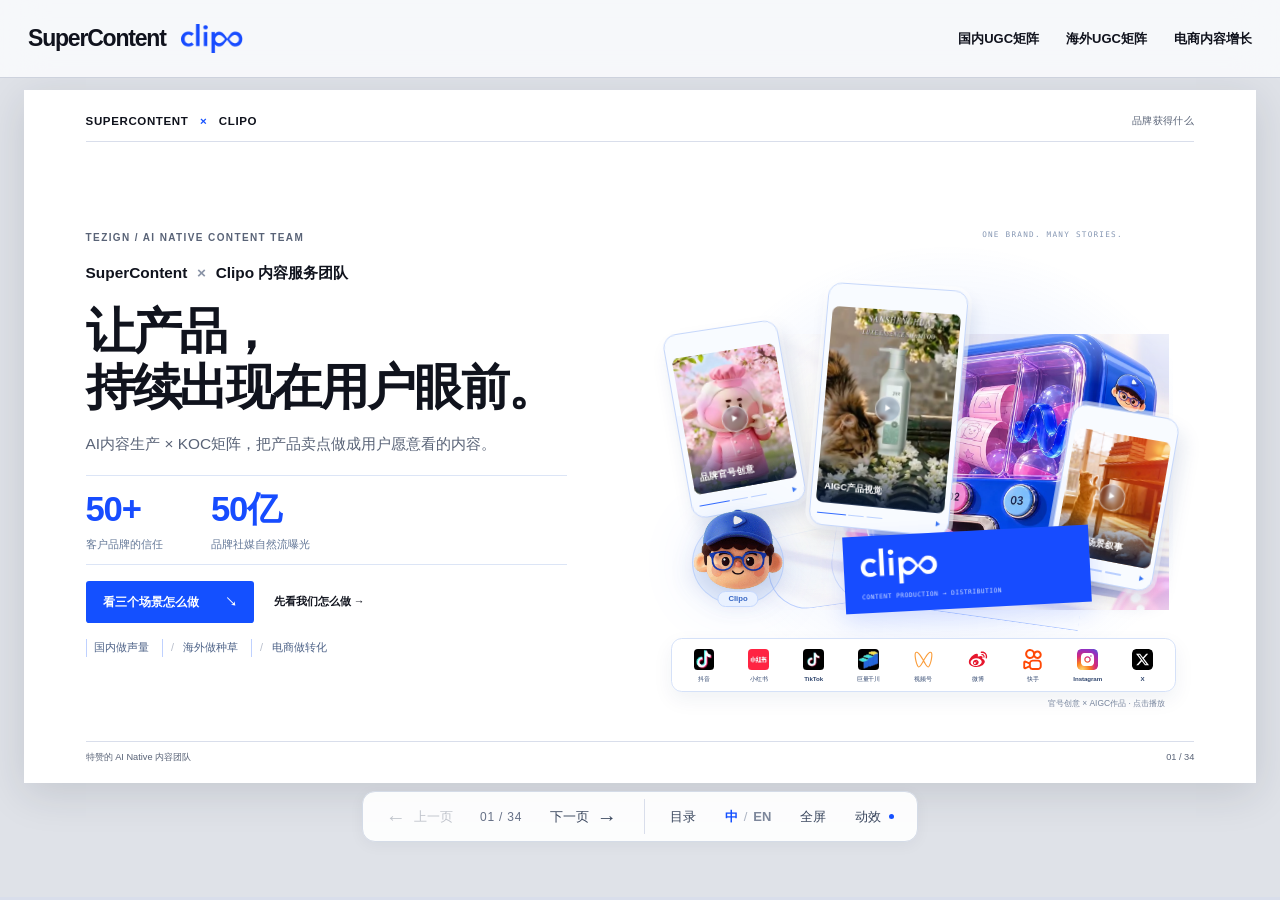
==== commit d0a3b9c0: "Add full-page client film collections for all three scenarios" ====
--- a/SuperContent.html
+++ b/SuperContent.html
@@ -546,6 +546,8 @@
 /* Natural reach: signals, matching and feedback, without invented thresholds. */
 .slide-deck .deck-kind-natural-flow .deck-heading{margin-bottom:27px}.slide-deck .deck-kind-natural-flow .deck-heading h2{font-size:47px;line-height:1.18;letter-spacing:-1.5px}.slide-deck .deck-kind-natural-flow .section-lead{font-size:20px}.slide-deck .algo-flow{display:grid;grid-template-columns:1fr 40px 1fr 40px 1fr;align-items:center;gap:14px}.slide-deck .algo-node{align-self:stretch;border:1px solid #dce4f4;padding:23px 25px 24px;min-width:0}.slide-deck .algo-node>small{font-size:12px;letter-spacing:1px;color:#7084a9}.slide-deck .algo-node h3{font-size:25px;line-height:1.4;letter-spacing:-.5px;margin-top:20px}.slide-deck .algo-node>p{font-size:16px;line-height:1.7;color:#647795;margin-top:13px}.slide-deck .algo-arrow{font-size:33px;color:#174cff;text-align:center}.slide-deck .algo-video-art{height:107px;position:relative;display:flex;align-items:end;justify-content:center;gap:8px;padding-bottom:14px;margin-top:20px;border:1px solid #c7d7fe;background:linear-gradient(140deg,#edf3ff,#d2dfff);border-radius:10px}.slide-deck .algo-video-art>i{position:absolute;inset:9px 0 auto;text-align:center;font-size:37px;color:#174cff;font-style:normal}.slide-deck .algo-video-art>span{font-size:10px;background:#fff8;border-radius:6px;padding:4px 13px;color:#3666ba}.slide-deck .algo-audience{position:relative;height:107px;margin-top:20px;border-radius:10px;background:#f0f4ff;display:grid;grid-template-columns:repeat(3,38px);justify-content:center;gap:10px;align-content:center}.slide-deck .algo-audience>i{width:29px;height:29px;border-radius:50%;background:#adc3fa}.slide-deck .algo-audience>i:nth-child(2n){background:#174cff}.slide-deck .algo-audience>b{position:absolute;left:50%;top:50%;translate:-50% -50%;border-radius:20px;background:#fff;padding:6px 13px;font-size:13px;color:#174cff;box-shadow:0 3px 15px #174cff20}.slide-deck .algo-signal-art{height:107px;display:flex;justify-content:center;align-items:center;gap:29px;margin-top:20px;color:#174cff;background:#f0f4ff;border-radius:10px}.slide-deck .algo-signal-art>span{font-size:37px;text-align:center;line-height:1.2}.slide-deck .algo-signal-art small{display:block;font-size:11px;margin-top:8px;color:#6b83b5}.slide-deck .algo-loop{display:flex;align-items:center;gap:18px;margin:17px 0 0;padding:14px 24px;border:1px dashed #b4c7f6;border-radius:10px;color:#174cff;background:#f7f9ff}.slide-deck .algo-loop>span{font-size:28px;line-height:1}.slide-deck .algo-loop>b{font-size:18px}.slide-deck .algo-loop>p{font-size:15px;color:#6b80a6;margin-left:auto}.slide-deck .algo-practice{display:grid;grid-template-columns:1fr 1.3fr;gap:90px;margin-top:25px;padding-top:23px;border-top:1px solid #dce4f4;align-items:center}.slide-deck .algo-practice small{font-size:11px;color:#7084a9}.slide-deck .algo-practice h3{font-size:28px;line-height:1.35;margin-top:8px}.slide-deck .algo-practice ul{list-style:none;display:grid;gap:13px;padding:0}.slide-deck .algo-practice li{display:grid;grid-template-columns:125px 1fr;font-size:16px;line-height:1.5;gap:17px}.slide-deck .algo-practice li>b{color:#174cff}.slide-deck .algo-practice li>span{color:#647795}.slide-deck.locale-en .algo-node h3{font-size:22px}.slide-deck.locale-en .algo-node>p{font-size:14px}.slide-deck.locale-en .algo-practice h3{font-size:24px}.slide-deck.locale-en .algo-practice li{font-size:14px;grid-template-columns:145px 1fr}
 .slide-deck .algo-node{padding:20px 22px}.slide-deck .algo-node h3{font-size:24px;margin-top:14px}.slide-deck .algo-node>p{font-size:15px;line-height:1.6;margin-top:10px}.slide-deck .algo-video-art,.slide-deck .algo-audience,.slide-deck .algo-signal-art{height:93px;margin-top:16px}.slide-deck .algo-practice{margin-top:21px;padding-top:19px}.slide-deck.locale-en .algo-node>p{font-size:14px}
+/* Scenario collections: six full-height film windows, each from a distinct client brand. */
+.slide-deck .deck-canvas.deck-kind-gallery{background:#0a101b;color:#fff;--paper:#0a101b;--ink:#fff;--muted:#9baccc;--line:#26334b;--pale:#1c2940}.slide-deck .deck-kind-gallery .deck-content{inset:95px 50px 75px}.slide-deck .deck-kind-gallery .deck-brand,.slide-deck .deck-kind-gallery .deck-footer{left:50px;right:50px}.slide-deck .deck-kind-gallery .deck-heading{margin-bottom:27px}.slide-deck .deck-kind-gallery .deck-heading h2{font-size:42px;line-height:1.18;letter-spacing:-1.4px;color:#fff}.slide-deck .deck-kind-gallery .section-lead{font-size:18px;color:#98acca;max-width:1450px}.slide-deck .deck-kind-gallery .eyebrow{color:#738eb9}.slide-deck .scenario-gallery-grid{display:grid;grid-template-columns:repeat(6,minmax(0,1fr));gap:14px}.slide-deck .gallery-tile{padding:0;min-width:0;text-align:left;color:#fff;border:0;background:transparent;cursor:pointer}.slide-deck .gallery-media{height:420px;position:relative;border-radius:10px;overflow:hidden;background:#18243b;isolation:isolate;box-shadow:0 0 0 1px #dce8ff20;transition:box-shadow .3s,transform .3s}.slide-deck .gallery-media:before{content:'';position:absolute;inset:-20px;background-image:var(--gallery-poster);background-size:cover;background-position:center;filter:blur(20px) brightness(.62);z-index:-1}.slide-deck .gallery-media:after{content:'';position:absolute;inset:0;background:linear-gradient(transparent 62%,#050b18db 100%);pointer-events:none}.slide-deck .gallery-media>video{width:100%;height:100%;object-fit:contain;display:block}.slide-deck .gallery-index{position:absolute;top:13px;left:13px;font:10px Menlo,monospace;color:#fff;background:#0e193e73;backdrop-filter:blur(10px);border:1px solid #fff4;border-radius:20px;padding:5px 8px;z-index:2}.slide-deck .gallery-open{position:absolute;left:50%;top:50%;translate:-50% -50%;display:grid;place-items:center;width:49px;height:49px;border-radius:50%;background:#174cffe6;font-size:16px;opacity:0;transform:scale(.8);transition:opacity .25s,transform .25s;z-index:3}.slide-deck .gallery-client{position:absolute;bottom:16px;left:15px;right:12px;font-size:14px;line-height:1.5;z-index:2;font-weight:550;letter-spacing:.2px}.slide-deck .gallery-tile:hover .gallery-media,.slide-deck .gallery-tile:focus-visible .gallery-media{box-shadow:0 0 0 2px #7ca2ff,0 14px 32px #0005;transform:translateY(-4px)}.slide-deck .gallery-tile:hover .gallery-open,.slide-deck .gallery-tile:focus-visible .gallery-open{opacity:1;transform:scale(1)}.slide-deck .gallery-tile:focus-visible{outline:0}.slide-deck .gallery-caption{padding:15px 2px 0}.slide-deck .gallery-caption>span{display:block;font-size:11px;color:#8ca9d6}.slide-deck .gallery-caption h3{font-size:19px;line-height:1.3;margin-top:7px;letter-spacing:-.5px;color:#fff;font-weight:600}.slide-deck .gallery-caption>small{display:block;font-size:10px;line-height:1.4;color:#7a91b3;margin-top:10px}.slide-deck .gallery-caption i{float:right;font-size:17px;color:#678dee;font-style:normal}.slide-deck .gallery-bottom{display:flex;justify-content:space-between;align-items:center;border-top:1px solid #26334b;margin-top:22px;padding-top:16px;gap:30px}.slide-deck .gallery-bottom>b{font-size:13px;color:#bdccea;font-weight:450}.slide-deck .gallery-bottom>span{font-size:12px;color:#7894bd}.slide-deck.locale-en .gallery-caption h3{font-size:16px;min-height:21px}.slide-deck.locale-en .gallery-client{font-size:12px}.slide-deck.locale-en .deck-kind-gallery .section-lead{font-size:17px}.slide-deck.locale-en .deck-kind-gallery .deck-heading h2{font-size:39px}
 
 /* Viewer navigation sits outside the fixed 16:9 slide canvas. */
 body.slide-deck{--viewer-catalog-width:320px}
@@ -865,7 +867,7 @@
 <body><a class="skip-link" href="#main">跳到正文</a><header class="app-header"><a class="wordmark" href="#opening" aria-label="SuperContent首页"><span>SuperContent</span><img src="assets/science-stage/clipo-logo.png" alt="Clipo"></a><nav class="desktop-nav" aria-label="主要场景"><a href="#domestic">国内UGC矩阵</a><a href="#overseas">海外UGC矩阵</a><a href="#conversion">电商内容增长</a></nav><div class="header-tools"><button id="motion" aria-pressed="true">动效 <i></i></button><button id="reading" aria-pressed="false">阅读</button><button id="fullscreen" aria-label="全屏">全屏</button><button id="menu-toggle" aria-expanded="false" aria-controls="contents">目录 <span>＋</span></button></div></header>
 <main id="main"></main><div class="scroll-progress" aria-hidden="true"><i id="progress"></i></div><aside id="contents" role="dialog" aria-modal="true" aria-labelledby="contents-title" hidden><header><span id="contents-title">22页 · 从品牌任务到内容结果</span><button data-close="contents" aria-label="关闭目录">×</button></header><nav id="contents-nav"></nav><div class="menu-tools"><button data-tool="reading">阅读模式</button><button data-tool="motion">切换动效</button><button data-tool="fullscreen">全屏</button></div><p>方向键逐页切换 · R 阅读 · M 动效 · F 全屏</p></aside><div id="backdrop" hidden></div>
 <dialog id="source-dialog" aria-labelledby="source-title"><header><h2 id="source-title">来源与统计口径</h2><button data-dialog-close aria-label="关闭来源">×</button></header><div id="source-content"></div></dialog><div class="sr-only" id="announcer" aria-live="polite"></div><div id="toast" role="status"></div>
-<script id="locale-en-data" type="application/json">{"01 / 历史阶段测试 · 某消费品品牌":"01 / Historical test · Consumer goods brand","01 / 开场情境":"01 / Opening scenario","01 / 有任务、有素材，还不确定方向":"01 / A brief and assets, but no clear direction","1,137次互动":"1,137 interactions","1,565条分发 / USD 1.51 CPM":"1,565 posts distributed / USD 1.51 CPM","1,821条 × 同窗均播 ≈ 2,946,618次总播放":"1,821 posts × average views in the same period ≈ 2,946,618 total views","1000万次曝光":"10M impressions","10类脚本合计1,565条、32,573,192次曝光、157,995次互动。赛事结果类300条、12,631,320次曝光、113,713次互动。前期POC为103条、1,128,476次曝光；剔除播放大于10万的2条后，剩余101条、175,458次曝光。六国活动剔除大于10万的50条后，剩余1,515条、4,315,624次曝光。":"10 script types: 1,565 posts, 32,573,192 impressions and 157,995 interactions. Match results: 300 posts, 12,631,320 impressions and 113,713 interactions. Initial POC: 103 posts and 1,128,476 impressions; excluding 2 posts above 100,000 views leaves 101 posts and 175,458 impressions. The six-country campaign excludes 50 posts above 100,000 views, leaving 1,515 posts and 4,315,624 impressions.","12,631,320次曝光":"12,631,320 impressions","120条冰箱场景 B内容":"120 refrigerator scenario B posts","122条内容":"122 posts","123条洗衣场景内容":"123 laundry scenario posts","150条内容":"150 posts","180条产品对比内容":"180 product comparison posts","180条内容":"180 posts","1万元":"RMB 10,000","2,030,868次曝光":"2,030,868 impressions","2025.11.24—12.31；账号与内容组合不同。":"2025.11.24—12.31; account and content mixes differ.","2026-06-30交付记录 / 内部交付记录":"2026-06-30 delivery record / Internal delivery log","2026-09-29/09-30/10-26 / 消息提交记录":"2026-09-29/09-30/10-26 / Submission messages","2026-11-09 案例库归档作品 · 源日期未标明 / 案例库归档作品 · 源日期未标明":"2026-11-09 case library archive · Original date unspecified / Archived work · Original date unspecified","2026.07.01—08.13；含自然流与赛马投流。":"2026.07.01—08.13; includes organic reach and paid variant testing.","2026年提交记录；未做资产去重，不相加作独立成片或验收数。":"2026 submission records; assets are not deduplicated. Do not total these as unique or accepted videos.","20多个国家矩阵经验":"Matrix experience across 20+ countries","270条内容":"270 posts","5,291次互动":"5,291 interactions","5,502,215次曝光":"5,502,215 impressions","500万次曝光":"5M impressions","6账号 / 382条发布 / 76,509次观看":"6 accounts / 382 posts published / 76,509 views","7,361次互动":"7,361 interactions","728次互动":"728 interactions","9,452次互动":"9,452 interactions","90条测评切片内容":"90 review clip posts","AIGC产品场景":"AI-generated product scenarios","AI数字人口播":"AI avatar presentation","CONTENT INSIGHT / 历史样本的启发":"CONTENT INSIGHT / Lessons from past work","CONTENT INSIGHT / 脚本贡献":"CONTENT INSIGHT / Script contribution","ID / 印度尼西亚":"ID / Indonesia","SCRIPT LAB / 改写示例":"SCRIPT LAB / Rewrite examples","UGC与KOC怎样配合":"How UGC and KOC work together","UGC矩阵方法与本轮方案":"UGC matrix method and campaign plan","UGC表达由内容工厂制作，KOC矩阵账号承载发布与验证；真实体验、演示与AI创意各有依据。":"The content factory produces UGC-style content; KOC matrix accounts publish and test it. Real experiences, demonstrations and AI concepts each need supporting evidence.","一套内容方法，":"One content approach.","一批已有素材":"A set of existing assets","不同行业，不同表达。":"Different industries. Different stories.","专家判断":"Expert assessment","两个已观察项目阶段的均播对照，按统一线性纵轴绘制；不是逐条发布曲线。预算、国家与内容组合不同，不作单因素归因。":"Average views across two observed project stages, using one linear scale; not a post-by-post timeline. Budgets, countries and content mixes differ, so no single-factor attribution is made.","个账号":"accounts","互动贡献占比":"Share of interactions","产品依据与项目负责":"Product facts and project ownership","产品卖点":"Product benefits","产品场景接住具体需求。":"Product scenarios make it relevant.","产品对比占总曝光0.8%":"Product comparisons: 0.8% of total impressions","产品对比曝光占比":"Product comparison impression share","人群 × 使用场景":"Audience × Use case","人群、产品事实、素材缺口与本轮目标。":"Audience, product facts, asset gaps and campaign goals.","人群场景表 / 选题 / 脚本与镜头表":"Audience/use-case map / Topics / Scripts and shot lists","什么产品证据回答顾虑":"Which product evidence answers the concern","仅以CPM10元测算的报价示例，非历史成绩或效果保证。正式方案核对内容、执行范围、费用组成与未达处理。":"Illustrative quote at CPM CNY 10, not past results or a performance guarantee. The final proposal confirms content, scope, cost breakdown and remedies for shortfalls.","从首批内容开始":"Start with the first batch","作品节选":"Work excerpt","作品节选 / 3.8秒":"Work excerpt / 3.8 sec","作品节选 / 8.0秒":"Work excerpt / 8.0 sec","作品节选 / 8.2秒":"Work excerpt / 8.2 sec","保留":"Keep","候选组合空间":"Possible combinations","先看信号，再决定下一步。":"Read the signals, then choose the next step.","先确认结构和变量，再批量展开；批次能追溯，投后才有办法复盘。":"Confirm the structure and variables before scaling production. Traceable batches make post-campaign review possible.","先让人认出：这说的是我。":"Help people see themselves in the story.","全量单条均播变化":"Change in average views per post, all posts","全量均播":"Average views, all posts","六国活动 / 1,565条":"Six-country campaign / 1,565 posts","六国活动记录1,565条分发、32,573,192次曝光、总费用USD49,160；按合计数测算CPM USD1.51。":"The six-country campaign records 1,565 distributions, 32,573,192 impressions and USD49,160 in total fees; calculated blended CPM: USD1.51.","关键时刻有准备":"Ready when it matters","关闭作品":"Close video","具体负责人和实际投入，在项目启动时确认。":"The named owner and actual staffing are confirmed at kickoff.","内容候选 / 模板 / 版本":"Content options / Templates / Versions","内容工厂":"Content factory","冰箱场景 A":"Refrigerator scenario A","冰箱场景 B曝光占比":"Refrigerator scenario B impression share","准备：主推SKU与获准卖点、现有素材、目标平台/国家、内容或曝光范围、审核与数据接口。":"Prepare: priority SKU and approved claims, existing assets, target platforms/countries, content or impression scope, review process and data access.","出行设备":"Travel devices","出门前，先把设备要用的型号核对一遍。":"Before heading out, check the battery type your device needs.","分开测，才知道该复制什么。":"Test separately to see what to replicate.","切换到中文":"Switch to Chinese","切换到英文":"Switch to English","创意Demo / 6.7秒":"Creative demo / 6.7 sec","创意与制作":"Creative and production","到商品页核对型号和组合，按实际需要选择。":"Check types and bundles on the product page, then choose what you need.","剔除播放＞10万的内容后":"Excluding posts with \u003e100,000 views","剔除高点后均播变化":"Change in average views, excluding high-view posts","卖点证据 × 真实权益 × 行动":"Benefit evidence × Verified offer × Action","历史作品示意不同场景内容":"Past work illustrating different content scenarios","历史项目归档，单支交付日期未注明 / 历史项目成片":"Historical project archive; individual delivery date unspecified / Historical finished video","原片列在原项目文档“50条交付视频部分成片展示”中，对应电商短视频内容。":"The original appears under “Selected Videos from a 50-Video Delivery” in the project document, as e-commerce short-form content.","原片收录在历史海外内容案例文档，采用生活问题、功能混剪和当地语言表达。":"The original appears in a historical overseas-content case document, using everyday problems, feature edits and local-language messaging.","原片来自内容生产排期，同一记录含作品附件，状态为已交付。":"The original video is attached to the same production-schedule record, marked delivered.","发布、观看、商品曝光分别呈现；不使用口径不一致的GMV或ROI。":"Posts, views and product impressions are reported separately. GMV and ROI with inconsistent definitions are excluded.","发布条次":"Posts published","各国CPM参考会在正式报价前核对；地图与价格按项目日期、币种和费用范围使用。":"Verify country CPM references before the formal quote. Apply map data and pricing for the project’s date, currency and fee scope.","同一产品作品的第1个静帧":"Frame 1 from the same product video","同时考虑：刷到后能记住品牌，搜索时有信息可看，进一步了解时有内容承接。":"Build for brand recall in the feed, useful information in search and content that supports further consideration.","同组均播 1,505 / 仅反映该活动组合":"Group average: 1,505 views / Reflects this campaign mix only","同组均播 2,399 / 仅反映该活动组合":"Group average: 2,399 views / Reflects this campaign mix only","同组均播 5,734 / 仅反映该活动组合":"Group average: 5,734 views / Reflects this campaign mix only","品牌把产品讲准，内容工厂把表达做开，账号矩阵把不同版本带到不同人群面前。每一轮的反馈，再决定下一批。":"The brand confirms product facts, the content factory develops the creative, and the account matrix brings variants to different audiences. Each round of feedback shapes the next batch.","国内UGC矩阵 / 代表项目阶段战报":"China UGC matrix / Selected project results","国内UGC矩阵 / 表达方法":"China UGC matrix / Messaging methods","国内UGC矩阵 / 规模与表现":"China UGC matrix / Scale & performance","国内UGC矩阵 ↗":"China UGC matrix ↗","国内UGC矩阵交付节点":"China UGC matrix delivery stages","国内产品场景":"Product scenarios for China","国内作品来源":"China work sources","国家内容包 + 质检表":"Country content pack + QA checklist","国家结果 + 下批安排":"Country results + Next-batch plan","国家脚本 + 审阅记录":"Country scripts + Review log","场景怎样接到产品证据":"How scenarios lead to product evidence","多轮仍不匹配":"Still off target after several rounds","宠物零售｜门店与产品展示":"Pet retail | Store & product showcase","客户直接名称所在镜头已截去；不与发布或效果汇总对应。 2.917s Silent excerpt.":"Shots naming the client have been removed; not linked to aggregate publishing or performance results. 2.917s Silent excerpt.","家庭备用":"Household spares","对齐任务":"Align on the brief","小批验证":"Small-batch testing","小规模先找到值得继续的方向。":"Find a direction worth pursuing at small scale.","带标签成片与版本包":"Tagged videos and version pack","带设备出门，需要提前确认电池规格和备用量。":"Before taking a device out, check battery specifications and how many spares you need.","幻灯片翻页":"Slide navigation","开场":"Opening","开场 × 句序 × 镜头结构":"Opening × Copy sequence × Shot structure","强视觉开场，把卖点接进来。":"Lead with a visual. Bring in the benefit.","当前浏览器不支持全屏，可使用阅读模式。":"Fullscreen is unavailable in this browser. Use reading mode.","快手":"Kuaishou","怎么讲":"How to tell it","成片包 + 素材ID":"Finished video pack + Asset IDs","扩大内容与曝光":"Expand content and reach","批次复盘 + 复制包":"Batch review + Replication pack","把“参数好”翻译成“什么时候用、为什么买”。":"Turn strong specifications into clear use cases and reasons to buy.","把品牌卖点，":"Put product benefits","把当地用户的问题、语言和生活方式接到产品上。总部资料统一，表达逐国确认，测试和复盘也按国家看。":"Connect the product to local questions, language and everyday life. Keep one shared fact base, approve copy country by country, and test and review results by market.","把有效结构持续做成内容":"Keep producing content from proven structures","把结构测试，做成可执行的批次。":"Turn structure tests into production batches.","把脚本、成片、账号和数据对应起来。不能只挑一条最高值，也不把发布多等同于有效。":"Link scripts, finished videos, accounts and data. Assess more than the top result; more posts alone do not prove effectiveness.","抖音":"Douyin","拍清电池仓型号、包装规格与对应设备。":"Show the battery compartment label, pack specifications and matching device clearly.","持续供给":"Ongoing content supply","按国家组合和曝光档位报价。各国CPM参考写明日期、币种和费用范围；全球CPM地图用于报价前核对。":"Quote by country mix and impression tier. Specify the date, currency and fee scope for each CPM reference; check the global CPM map before quoting.","按型号与使用情境整理内容资产，支持持续供给。":"Organize content assets by model and use case to support ongoing production.","按型号与使用情境组织素材，留下可继续展开的内容资产。":"Organize assets by model and use case so future content can build on them.","按约定账号画像小批验证，素材ID连接脚本与账号。":"Test small batches against agreed account profiles, using asset IDs to link scripts and accounts.","按这一轮的任务，":"Scope the task.","放大好结构":"Scale effective structures","放大播放出行创意｜水墨骑行Demo":"Enlarge and play: Travel concept | Ink-wash cycling demo","放大播放海外矩阵｜当地表达与功能混剪":"Enlarge and play: Overseas matrix | Local copy and feature montage","新创意":"New concepts","新品上市 / 活动造势 / 日常声量":"Product launches / Campaign buzz / Ongoing visibility","新增SKU / 国家资料核对":"New SKUs / Country fact checks","方向键逐页切换 · R 阅读 · M 动效 · F 全屏":"Arrow keys: Slides · R: Reading · M: Motion · F: Fullscreen","明确为创意演示，不扩大为已履约或投后效果。 7.792s Silent excerpt.":"A creative demo; not evidence of fulfilled delivery or campaign results. 7.792s Silent excerpt.","有可比数据 · 表现有效":"Comparable data · Effective performance","有娃玩具":"Toys at home","有限素材，":"Limited assets.","本土表达":"Local expression","本方案统一了栏目、样稿、批次交付和复盘的建议字段及确认点。":"This proposal defines recommended fields and checkpoints for content series, samples, batch delivery and reviews.","本轮每国内容包，应交什么":"What each country pack should include","条AB测试成片":"A/B test videos","条历史分发记录":"historical posts distributed","条发布":"posts","条发布 / 492个账号":"posts published / 492 accounts","条累计交付记录":"videos recorded as delivered, cumulative","某出行品牌 / 平台发布与播放记录":"Travel brand / Platform publishing and view records","某出行品牌 / 抖音":"Mobility brand / Douyin","某粮油品牌三次成片提交消息":"Three finished-video submission messages for a grain and cooking oil brand","样片 + 测试记录":"Sample video + Test log","案例与方法目录 ↗":"Cases and methods ↗","次商品曝光":"product impressions","每条写清想验证什么，保留可比较的版本。":"Define what each video tests and retain comparable versions.","每条的表现也要看。":"Then look at performance per post.","沿着使用情境，找到购买理由。":"Find reasons to buy in everyday use.","洗衣场景":"Laundry scenario","洗衣场景占总曝光13.8%":"Laundry scenarios: 13.8% of total impressions","测试场景：有娃玩具 / 样片确认后再测试":"Test scenario: Toys at home / Test after sample approval","海外UGC矩阵 / 两阶段复盘":"Overseas UGC matrix / Two-phase review","海外UGC矩阵 / 脚本贡献":"Overseas UGC matrix / Script contributions","海外UGC矩阵 / 逐国方法":"Overseas UGC matrix / Country-by-country approach","海外UGC矩阵交付节点":"Overseas UGC matrix delivery stages","热点与品牌":"Trends and brand relevance","玩具突然没电，家里有同型号备用吗？":"The toy's batteries are dead. Do you have the right spares?","生产结构可以复用；内容供给和效果目标，要按平台分别算。":"Production structures can be reused; content volumes and performance targets need separate platform plans.","生活场景":"Everyday scenarios","用Clipo匹配SKU和素材，让确认结构批量展开。":"Use Clipo to match SKUs and assets, then produce approved structures in batches.","用户任务":"User needs","用户任务、开场、产品证据、品牌露出和下一步。":"User need, opening, product evidence, brand presence and next step.","用用户视角的内容表达、KOC矩阵账号和持续测试，让品牌被看见，让购买理由被看懂。":"Audience-led content, KOC matrix accounts and ongoing testing help people notice the brand and understand why to buy.","用真实可用的产品镜头回答，不只念参数。":"Answer with usable footage of the actual product, beyond specifications.","电商使用场景":"E-commerce use cases","电商内容增长 / 案例集":"E-commerce content growth / Cases","电商内容增长交付节点":"E-commerce content growth delivery stages","电商短视频项目阶段总结":"E-commerce short-video project-stage review","盘点商品":"Review the product range","目标人群、主推SKU、传播节点、素材与判断口径。":"Target audience, priority SKU, campaign moments, assets and evaluation criteria.","看三个场景怎么做":"Explore the three scenarios","看数据再复制":"Review data before replicating","看连续反馈，决定复制、改版或换方向。":"Review feedback over time to decide whether to replicate, revise or change direction.","确认样片 / 账号与版本计划 / 发布记录":"Approved sample / Account and version plan / Publishing log","空调场景":"Air-conditioning scenario","策略、测试规划、分析与复盘列工作项；媒体预算、投放与交易由客户或代理负责。":"Strategy, test planning, analysis and reviews are scoped as work items. The client or agency handles media budgets, ad placement and transactions.","累计交付6,800条的周报记载。":"Weekly report recording 6,800 videos delivered cumulatively.","统一产品依据 / 专业制作与质检":"Shared product facts / Professional production and QA","统计关系，不能单独推算品牌增量":"Statistical relationship; insufficient to estimate incremental brand impact","继续拆":"Examine further","脚本、版本、投放素材ID能够对应。":"Scripts, versions and ad asset IDs can be linked.","脱敏展示片段 · 静音 / 5秒":"Anonymized showcase excerpt · Silent / 5 sec","让对的人看懂，让购买理由有证据。":"Reach the right people with evidence-backed reasons to buy.","让用户有话可说的入口":"Give people a reason to join the conversation","话题先与产品、人群和本轮任务有关，再用Clipo混剪展开不同开场、场景与镜头组合。":"Start with a topic relevant to the product, audience and brief. Use Clipo to develop different openings, scenarios and shot combinations.","谁在什么时候会需要":"Who needs it, and when","贡献203.1万次曝光":"Contributed 2.031M impressions","贡献267.8万次曝光":"Contributed 2.678M impressions","贡献27.1万次曝光":"Contributed 271K impressions","质检与交付":"Quality assurance and delivery","质量通过":"Passed QA","赛事结果占总曝光38.8%":"Match results: 38.8% of total impressions","赛事结果曝光占比":"Match results impression share","越南":"Vietnam","这次活动中，赛事结果类贡献最大；洗衣场景与测评切片也提供了产品解释的样本。":"Match results contributed the most in this campaign. Laundry scenarios and review clips also offered examples of product explanation.","选需要的那一段服务。":"Choose the service you need.","逐国反馈、CPM口径与下批计划":"Country feedback, CPM definitions & next-batch plan","逐国赛马":"Test variants by country","通用门店场景与产品陈列的脱敏节选。":"An anonymized excerpt of generic store scenes and product displays.","重点国家启动 / 全球上新 / 当地节点":"Priority-market launches / Global releases / Local moments","阅读":"Reading","项目窗口 2025.11.24—12.31；2026.11.09回查 / 项目原始记录 / 非平台因果实验":"Project window: 2025.11.24—12.31; checked 2026.11.09 / Original project records / Not a platform-level causal experiment","食品饮料":"Food and beverage","高点提供线索；剔除高点后的日常表现，帮助判断能否复制。":"High-view posts offer clues. Performance without those peaks helps assess repeatability.","01 / 持续交付 · 某智能终端品牌":"01 / Ongoing delivery · Smart device brand","02 / 前期 POC · 同一品牌":"02 / Early POC · Same brand","02 / 平台复盘 · 某出行品牌":"02 / Platform review · Mobility brand","03 / 产品配置更多，或进入新国家":"03 / More configurations or new countries","03 / 真实作品 · 脱敏节选":"03 / Actual work · Anonymized excerpts","100万元":"RMB 1M","10月26日36条、9月29日10条、9月30日10条，分别为项目群当批成片提交记录。":"Project-group submission records: 36 finished videos on Oct 26, 10 on Sep 29, and 10 on Sep 30, each for its respective batch.","10类脚本 / 总曝光贡献 · 点击看结构数据":"10 script types / Share of total impressions · Click for breakdown","113,713次互动":"113,713 interactions","12,700条 × 同窗均播 ≈ 6,735,593次总播放":"12,700 posts × same-period mean views ≈ 6,735,593 total views","120条内容":"120 pieces of content","122条空调场景内容":"122 air-conditioner scenario videos","123条内容":"123 pieces of content","150条全品类场景 B内容":"150 category-wide scenario B videos","1亿次曝光":"100M impressions","2,677,623次曝光":"2,677,623 impressions","2025.11.24—12.31；账号与内容组合不同，不作平台因果对照。":"2025.11.24–12.31; account and content mixes differ. This is not a causal platform comparison.","208条":"208 videos","209条":"209 videos","279,859次曝光":"279,859 impressions","300条内容":"300 pieces of content","314条":"314 videos","4,492,380次曝光":"4,492,380 impressions","4天 / 112.8万次曝光":"4 days / 1.128M impressions","5万元":"RMB 50K","6账号发布382条，含约12%养号视频；76,509次观看，56,096次商品曝光。":"382 posts across 6 accounts, including about 12% account-building videos; 76,509 views and 56,096 product impressions.","9,904次互动":"9,904 interactions","AI与Clipo":"AI & Clipo","CONTENT INSIGHT / 平台对照":"CONTENT INSIGHT / Platform comparison","KOC账号与内容版本计划":"KOC accounts & content version plan","PH / 菲律宾":"PH / Philippines","RESULTS OVER TIME / 两阶段复盘":"RESULTS OVER TIME / Two-phase review","TH / 泰国":"TH / Thailand","UGC矩阵方法":"The UGC matrix approach","一个明确目标":"One clear goal","一套产品依据，扩展更多用途":"One product fact base, more uses","一张KOC账号网络。":"One KOC account network.","一批素材，供给多个账号。":"One content batch, multiple accounts.","万次播放":"plays","万次曝光":"impressions","三大场景共用Clipo产品底座、AI版本能力和专业团队。先确认任务，再列数量、版本、周期、修改与验收。":"All three services share Clipo, AI versioning and a professional team. Confirm the task, then specify volume, versions, schedule, revisions and acceptance.","三张图来自同一作品；完整脱敏节选见「案例与洞察」。":"All three frames are from one video. See “Cases & insights” for the full anonymized excerpt.","下一步":"Next step","下一轮":"Next round","专业人员":"Professionals","两个项目阶段均播对照：全量从10956升至20814，剔除大于10万播放的内容后从1737升至2849。不是连续发布曲线。":"Mean views across two project phases: 10,956 → 20,814 overall; 1,737 → 2,849 excluding videos above 100K views. This is not a continuous posting curve.","中英文切换":"Switch Chinese / English","为什么买":"Why buy?","买玩具电池，先看电池仓里的这行字。":"Buying toy batteries? Check this line inside the battery compartment first.","事实母版、国家适配与统一版本清单为本轮归纳的交付标准，不代表每个历史项目逐项执行。":"The fact master, country adaptation and unified version list are delivery standards synthesized for this proposal, not steps verified across every past project.","产品 × 素材 × 创意":"Product × Assets × Ideas","产品对比":"Product comparison","产品展示、门店场景、AI口播、AIGC创意，点击放大看。":"Product showcases, store scenes, AI presenters and AI creative videos. Click to enlarge.","从人群与生活场景开始，开场提出一个具体问题，用产品画面和证据回答，再给下一步。":"Start with an audience and everyday situation. Open with a specific question, answer with product footage and evidence, then give a next step.","从生活问题，走到功能回答。":"From everyday problems to product answers.","从用户任务、开场、产品证据和行动组织内容，再经KOC矩阵发布验证。":"Build content around user tasks, hooks, product evidence and actions, then validate through KOC matrix publishing.","从这一段开始":"Start here","代表项目分开看，统计窗口与口径分别列示。":"Representative projects are shown separately, each with its own measurement period and definitions.","以上为建议测试路径；平台机审与推荐的判断属于工作假设，需由实际投后数据验证。":"Suggested test path. Platform moderation and recommendation behavior are working hypotheses to validate with actual campaign data.","你对接一位项目负责人":"One project lead to work with","使用复盘统计表的1,565条；源文档另有项目范围1,520条表述，未将两者合并。活动包含自然流与赛马投流。阶段、预算、国家和内容组合不同，阶段改善不等于单一方法的因果效果；暂无同口径逐条发布时间序列。":"Uses 1,565 posts from the review table; the source also states a 1,520-post project scope. These are kept separate. The campaign combined organic reach and paid creative testing. Phases, budgets, countries and content mixes differ, so improvement cannot be attributed to one method. No comparable post-level publishing time series is available.","使用演示":"Usage demo","保留好表达":"Keep strong creative approaches","保留要验证的卖点和证据":"Keep the claims and evidence to test","先定位掉在哪一步，再选择测试变量。":"Find the drop-off first, then choose a variable to test.","先找到值得继续做的表达":"Find creative approaches worth continuing","先用画面吸引注意，再让产品特点成为内容重点。":"Win attention with visuals, then bring the product features into focus.","先看我们怎么做 →":"See how we work →","先确认能重复，再逐步扩大内容量。":"Confirm repeatability, then scale content volume.","先选用户愿意聊的话，再把品牌接进去。":"Start with topics people want to discuss, then connect the brand.","全品类场景 B占总曝光16.9%":"Category-wide scenario B: 16.9% of total impressions","六国历史活动分发记录，2026.07.01—08.13；条数不是去重创意数或各国曝光。来源为复盘和验收请求，客户终验另核。":"Six-country campaign distribution records, 2026.07.01–08.13. Counts are neither unique creative assets nor country-level impressions. Sources: project review and acceptance request; final client acceptance requires separate verification.","六国活动 2026.07.01—08.13；2026.11.09回查 / 原始复盘统计表与本页计算":"Six-country campaign, 2026.07.01–08.13; checked 2026.11.09 / Original review table and calculations on this page","关闭来源":"Close sources","内容与账号":"Content & accounts","内容工厂统一制作与质检；按账号画像、国家和内容用途安排版本。账号与发布范围在合作前确认。":"Content Factory handles production and quality checks, tailoring versions to account profiles, countries and uses. Confirm accounts and publishing scope before engagement.","内容运营":"Content operations","内容运营服务费 ＋ 脚本 / 成片 / 版本数量":"Content operations fee + script / video / version quantities","冰箱场景 A占总曝光6.2%":"Refrigerator scenario A: 6.2% of total impressions","冰箱场景 B":"Refrigerator scenario B","出行创意":"Mobility creative","出行创意｜水墨骑行Demo":"Mobility creative | Ink-painting cycling demo","分国、分SKU版本与质检清单":"Country & SKU versions with QA checklist","列设备、拍电池仓、对照包装，回答出行准备问题。":"List the devices, film their battery compartments and compare the packaging to answer travel-prep questions.","加载未完成，请重试。":"Loading incomplete. Please retry.","千川":"Qianchuan","千川内容增长":"Qianchuan content growth","千川内容增长 ↗":"Qianchuan content growth ↗","印度尼西亚":"Indonesia","历史交付展示 · 2025.04.14—17。本片与案例统计未逐支对应。":"Past delivery showcase · 2025.04.14–17. This video is not individually matched to the case statistics.","变成有方向的创意测试。":"into a clear creative test.","同一产品作品的第2个静帧":"Second still from the same product video","同一产品，多种表达，小批比较。":"One product. Multiple approaches. Small-batch comparisons.","同一品牌，逐国组织内容与分发。":"One brand, with content and distribution organized country by country.","同窗平均播放：抖音1618.1，快手530.4。非同账号同内容对照实验。":"Same-period mean views: Douyin 1,618.1; Kuaishou 530.4. Accounts and content were not held constant in a controlled experiment.","同窗总播放 ÷ 发布条次":"Total views in period ÷ number of posts","同组均播 29,751 / 仅反映该活动组合":"Mean views: 29,751 / This campaign mix only","同组均播 36,523 / 仅反映该活动组合":"Mean views: 36,523 / This campaign mix only","同组均播 42,104 / 仅反映该活动组合":"Mean views: 42,104 / This campaign mix only","同组均播 7,522 / 仅反映该活动组合":"Mean views: 7,522 / This campaign mix only","品牌Brief + 产品事实表":"Brand brief + product fact sheet","品牌获得什么":"What the brand gets","回到开场 ↑":"Back to opening ↑","围绕一次上新，":"Build around the launch.","国内UGC矩阵":"China UGC matrix","国内UGC矩阵 / 交付与合作":"China UGC matrix / Delivery & collaboration","国内UGC表达形式":"China UGC formats","国内内容方法依据":"Sources for the China content approach","国内矩阵｜新品内容片段":"China matrix | New-product content excerpt","国家目标 + SKU表":"Country goals + SKU list","复制首批需求清单":"Copy first-batch requirements","定方向、选样片、核事实与成片，用反馈决定复制或改版。":"Set direction, select samples, verify facts and finished videos. Use feedback to decide what to repeat or revise.","宠物零售":"Pet retail","家庭备用、有娃家庭、拍立得使用，都能把抽象参数变成具体需求。先验证人群与情境，再复制表现好的表达。":"Home backup, families with children and instant cameras turn abstract specifications into concrete needs. Validate the audience and situation first, then repeat effective approaches.","家电":"Home appliances","小红书":"Xiaohongshu","展示版做了品牌标识处理、节选和静音。本片未与382条阶段统计逐支对应；不据此推算成交或ROI。":"The showcase is anonymized, excerpted and muted. This video is not individually matched to the 382-post phase statistics; no sales or ROI can be inferred from it.","带一个品牌任务， 从第一批内容开始。":"Bring a brand task. Start with the first batch.","带标签交稿":"Deliver tagged content","当地生活场景":"Local everyday situations","总播放":"Total views","成片包 + 版本清单":"Finished video pack + version list","我们负责内容策略、制作和复盘；账号发布按约定执行，不包含达人采购或媒体代投。":"We handle content strategy, production and review. Account publishing follows the agreement; influencer procurement and media buying are excluded.","截至2026-09-30 / 交付记录":"As of 2026-09-30 / Delivery records","截至2026.09.30；非发布数、曝光或终验数。":"As of 2026.09.30; not counts of published posts, impressions or final acceptances.","扩SKU / 扩国家":"Add SKUs / countries","批次交付与滚动改版":"Batch delivery & ongoing revisions","把“多做几条”，":"Turn 'make more videos'","把品牌业务任务翻译成要验证的内容问题。":"Turn brand business goals into content questions to test.","把商品特点，放回使用场景。":"Show product features in real use.","把服务范围与报价讲清楚。":"Make the service and quote clear.","把每一轮内容变成可比较的测试，持续找到更值得投的表达。":"Make every content round a comparable test to find creative approaches worth more investment.","投放预算、上线和交易由客户或代理负责。平台识别人群与新素材推荐作为测试假设，用账户反馈验证。":"The client or agency owns ad budgets, launch and transactions. Audience recognition and new-creative recommendations are test hypotheses, validated through account feedback.","拍立得使用":"Instant camera use","按国家、品类和脚本结构归档，让下一轮有内容可选、有数据可比。":"Archive by country, category and script structure, so the next round has content to use and data to compare.","按平台，组织内容供给。":"Organize content supply by platform.","按设备说明和实际用量选择，不泛称通用适配。":"Choose by device instructions and actual usage; avoid blanket compatibility claims.","换人群情境或选题方向":"Change audience, situation or topic","接回反馈":"Collect feedback","提出测试":"Propose tests","放大播放国内矩阵｜新品内容片段":"Enlarge: China matrix | New-product content excerpt","放大播放宠物零售｜门店与产品展示":"Enlarge: Pet retail | Store & product showcase","数据不足先补数据，不急着判成败。":"If data is insufficient, gather more before judging success.","数据复盘 / 下批行动":"Data review / Next-batch actions","整理、匹配、展开候选、批量初检和归档。":"Organize, match, generate options, run initial batch checks and archive.","既有会议与复盘要求从上轮分析提出假设，再按同一统计窗口验证。":"Existing meeting and review records call for hypotheses drawn from the previous round, then validation within a consistent measurement period.","既有客户原档采用人群、场景与表达结构的生活场景化模型。":"Existing client source files use a model built around audiences, everyday situations and narrative structure.","既有海外项目原档要求分别核对国家、SKU及国家确认意见。":"Existing overseas project files require separate checks of country, SKU and country-team approval comments.","明确重点国家、当地产品版本和曝光目标。":"Define priority countries, local product versions and impression goals.","有人看 · 购买行动不足":"Views, but too few purchase actions","有依据的卖点":"Evidence-backed selling points","有效结构是候选，不是通用保证。":"Effective structures are test candidates, not universal guarantees.","未去重，不累加为有效素材总量；不等于客户验收、上线投放或转化效果。":"Not deduplicated or added into a total of usable assets. Does not establish client acceptance, campaign launch or conversion results.","本土化，先找到当地用户的使用理由。":"Localization starts with a local reason to use the product.","机器把选择做多，":"AI expands the options.","条发布 / 99个账号":"posts / 99 accounts","来源与统计口径":"Sources & measurement definitions","某出行品牌 / 快手":"Mobility brand / Kuaishou","样片 + 确认记录":"Sample video + approval record","每个国家各自说通。":"A local story for each country.","每个节点，都有东西可收。":"A deliverable at every stage.","每条平均播放 / 次":"Mean views per post","沉淀什么":"What carries forward","泰国":"Thailand","测评切片占总曝光11.4%":"Review clips: 11.4% of total impressions","测评切片曝光占比":"Review clips: share of impressions","测试场景：家庭备用 / 样片确认后再测试":"Test scenario: home backup / Test after sample approval","海外UGC矩阵":"Overseas UGC matrix","海外UGC矩阵 ↗":"Overseas UGC matrix ↗","海外国家适配依据":"Sources for country adaptation","海外生活问题":"Everyday problems abroad","海外矩阵｜当地表达与功能混剪":"Overseas matrix | Local messaging & feature edit","热点带来讨论入口，":"Trends open the conversation.","热点服务品牌任务，再用Clipo展开不同开场与结构。":"Use trends to serve the brand task, then develop different hooks and structures in Clipo.","热点要与品牌和产品有关。":"Trends must relate to the brand and product.","版本表 + 发布计划":"Version list + publishing plan","特赞的 AI Native 内容团队":"Tezign’s AI Native content team","玩具使用不中断":"Keep toys running","用什么角度引出购买理由":"Which angle gives people a reason to buy?","用看得见的使用情境承接产品；下一步应测试不同购买理由。":"Connect the product to visible usage situations; next, test different reasons to buy.","用真实镜头对照设备需要的型号和商品规格。":"Use real footage to compare the device’s required battery type with product specifications.","电商内容增长 / 交付与合作":"E-commerce content growth / Delivery & collaboration","电商内容增长 / 变量测试":"E-commerce content growth / Variable testing","电商内容增长 / 测试决策":"E-commerce content growth / Test decisions","电商内容增长 / 购买理由":"E-commerce content growth / Reasons to buy","目录":"Contents","目标、排期、交稿、反馈， 有人完整接住。":"Goals, schedules, delivery and feedback—one person owns the full handoff.","看反馈":"Review feedback","看实际成片，核产品、品牌、规格与可用文件。":"Review the actual finished videos: product, brand, specifications and usable files.","看购买及可持续消耗，线索业务另看有效线索":"Track purchases and sustainable ad spend; for lead generation, track qualified leads","矩阵试发":"Matrix pilot posts","确认产品、国家表达和范围，按约上线并回传数据。":"Approve product facts, local messaging and scope. Launch as agreed and return performance data.","确认样片":"Approve sample","空调场景占总曝光2.1%":"Air-conditioner scenarios: 2.1% of total impressions","空调场景曝光占比":"Air-conditioner scenarios: impression share","累计交付6800条":"6,800 videos delivered to date","结构观察":"Structure observations","网络为方案示意。内容由团队制作，发布账号与授权范围按项目确认。":"The network is illustrative. The team produces the content; publishing accounts and authorization scope are confirmed per project.","脚本 + 变量清单":"Script + test variable list","脚本 / 镜头 / 确认样片":"Script / shots / approved sample","脚本与镜头规则":"Script & shot guidelines","脱敏展示片段 · 静音 / 18秒":"Anonymized excerpt · Silent / 18s","脱敏展示片段 · 静音 / 8.2秒":"Anonymized excerpt · Silent / 8.2s","节选不含直接客户名；不引用源内容中的具体事件作为本方案事实。 3.833s Silent excerpt.":"No direct client names in this excerpt. Specific events in the source are not presented as facts of this proposal. 3.833s silent excerpt.","让总部的一套产品资料，变成每个国家拿得到、用得上的内容包。":"Turn one HQ product information set into usable content packs for every country.","让有效结构持续长出来":"Keep developing effective structures","让每轮品牌传播，有一批可发、可测、能接着用的内容。":"Give each brand campaign content to publish, test and reuse.","该国在售SKU与获准卖点":"Locally available SKUs & approved claims","请复制页面上的准备清单":"Copy the preparation checklist on this page","贡献1263.1万次曝光":"Contributed 12.631M impressions","贡献28.8万次曝光":"Contributed 288K impressions","贡献370.1万次曝光":"Contributed 3.701M impressions","贡献550.2万次曝光":"Contributed 5.502M impressions","账号规模、内容组合和分发条件不同，不能据此推导某平台天然更好。选题线索来自脚本与项目复盘，不冒充本轮全片审听结论。":"Account scale, content mix and distribution conditions differ; these results do not establish that one platform is inherently better. Topic leads come from scripts and project reviews, not a full viewing and audio review in this round.","购买前最常见的疑问，能用画面回答吗？":"Can visuals answer the questions people ask before buying?","购买理由可以很不一样。":"Different reasons to buy.","赛事结果":"Event results","跑出能复制的购买理由。":"Find reasons to buy that can be repeated.","跳到正文":"Skip to content","这一节点交付":"Delivered at this stage","这个热点，为什么与你的品牌有关？":"Why does this trend matter to your brand?","选国家":"Choose countries","选开场、叙事和证据，让人愿意看、看得明白。":"Choose hooks, narratives and evidence that make people want to watch and help them understand.","逐国复盘":"Review by country","量要做出来，":"Look at output volume.","锁定SKU、优惠与统计窗口":"Fix the SKU, offer & measurement period","门店与产品展示":"Store & product showcase","阅读模式":"Reading mode","面对多SKU、多配置和多国家，用确认过的资料统一匹配与初检，再由专业人员核事实、选样片、看实际成片。":"Across SKUs, configurations and countries, use approved materials for consistent matching and initial checks. Professionals then verify facts, select samples and review the actual finished videos.","顶部品牌文字裁去，瓶身直接名称处理；产品外观保留。 8.0s Silent excerpt.":"Top brand text cropped; direct name on the bottle anonymized; product appearance retained. 8.0s silent excerpt.","食品饮料｜数字人口播":"Food & beverage | Avatar presentation","首批任务选择":"Choose the first-batch task","首批测试成片与复盘":"First-batch test videos & review","首批需求清单已复制":"First-batch requirements copied","01 / 六国活动 · 某家电品牌":"01 / Six-country campaign · Appliance brand","02 / 产品进入":"02 / Introduce the product","02 / 已有数据支持，需要稳定加量":"02 / Evidence supports steady scaling","02 / 批次交付 · 某粮油品牌":"02 / Batch delivery · Grain & cooking-oil brand","03 / 特点呈现":"03 / Show the features","1,121次互动":"1,121 interactions","1,565条 / 3,257.3万次曝光 / 15.8万次互动；2026.07.01—08.13，包含自然流与赛马投流。结构贡献不能拆成单一内容方法的因果效果。":"1,565 videos / 32.573M impressions / 158,000 interactions; 2026.07.01–08.13, including organic and competitive paid testing. Contributions by structure do not establish the causal effect of any single content method.","1,876次互动":"1,876 interactions","100万次曝光":"1M impressions","10万元":"RMB 100,000","120条显示技术内容":"120 display-technology videos","2025.04.14—17原文栏目 / 历史交付展示":"2025.04.14–17 source section / Historical deliveries","2026-05-25—05-28 / 短周期POC":"2026-05-25–05-28 / Short POC","2026-07-01—08-13 / 内部复盘已核口径":"2026-07-01–08-13 / Definitions verified in internal review","2026-11-09 / 方案归纳 / 待项目验证":"2026-11-09 / Proposal synthesis / Project validation pending","2026-11-09 创意Demo · 非客户效果案例 / 创意Demo · 非客户效果案例":"2026-11-09 Creative demo · Not a client results case / Creative demo · Not a client results case","2026.05.25—28；前期阶段，不是另一个客户。":"2026.05.25–28; an earlier phase of the same client project.","24页 · 从品牌任务到内容结果":"24 slides · From brand tasks to content results","270,881次曝光":"270,881 impressions","270条冰箱场景 A内容":"270 refrigerator scenario A videos","287,893次曝光":"287,893 impressions","3,700,550次曝光":"3,700,550 impressions","300条赛事结果内容":"300 event-results videos","312条":"312 videos","3C数码":"Consumer electronics","699,603次曝光":"699,603 impressions","7,412次互动":"7,412 interactions","90条全品类场景 A内容":"90 cross-category scenario A videos","90条内容":"90 videos","AI Native团队与交付流程依据":"Sources: AI Native team & delivery process","AI Native团队分工":"AI Native team roles","AIGC创意Demo":"AIGC creative demo","AI制片":"AI production","Brief / 人群 / 测试计划":"Brief / Audience / Test plan","CREATIVE TEST SPACE / 组合规划":"CREATIVE TEST SPACE / Combination planning","Clipo 内容服务团队":"Clipo content services team","KOC矩阵账号":"KOC matrix accounts","MY / 马来西亚":"MY / Malaysia","SG / 新加坡":"SG / Singapore","SKU / 配置 / 卖点证据 / 可用素材 / 确认版本":"SKU / Specs / Claim evidence / Available assets / Approved version","SuperContent Clipo｜UGC矩阵与内容增长":"SuperContent Clipo | UGC Matrix & Content Growth","SuperContent首页":"SuperContent home","VN / 越南":"VN / Vietnam","一个主推SKU":"One priority SKU","一位负责人，":"One accountable lead","一条算得清的关系":"A formula you can check","上一页":"Previous","下一页":"Next","不同行业 / 视频作品墙":"Across industries / Video gallery","专业团队把交付做稳。":"Our team makes delivery dependable.","主要场景":"Key use cases","事实核对 / 版本 / 交付表":"Fact checks / Versions / Delivery tracker","交付排期标记已交付 · 2026-06-30。本片与案例统计未逐支对应。":"Marked delivered in the schedule · 2026-06-30. This video has not been matched individually to the case metrics.","产品与素材诊断":"Product & asset review","产品证据":"Product evidence","产品说法、画面证据、节奏和规格逐项确认。":"Confirm claims, visual evidence, pacing and specs one by one.","产品问答":"Product Q&A","人群 × 时刻 × 用途":"Audience × Moment × Use","人群与使用情境":"Audience & use context","从前期POC到六国活动，既看全量，也看剔除播放大于10万的内容后的平均表现。":"From the early POC to the six-country campaign, review both the full set and average performance excluding videos with over 100,000 views.","以上为已核实的代表项目快照，不是国内业务全量统计；不跨项目、跨窗口加总。":"Verified snapshots of selected projects, not the full China business. Do not aggregate across projects or reporting windows.","作品节选 / 18.0秒":"Video excerpt / 18.0 seconds","作品节选 / 2.9秒":"Video excerpt / 2.9 seconds","保留结构，展开新版本":"Keep the structure. Create new versions.","做内容":"Create content","做好表达":"Craft the message","做本土表达":"Localize the message","先把用户任务说清，再展开脚本。候选数量是规划空间，交付量由素材、SKU、审核和实际范围决定。":"Define the user task before writing scripts. Candidate counts define planning options; delivery volume depends on assets, SKUs, review and agreed scope.","全品类场景 A":"Cross-category scenario A","全品类场景 A占总曝光8.2%":"Cross-category scenario A: 8.2% of total impressions","全品类场景 A曝光占比":"Cross-category A: impression share","全品类场景 B":"Cross-category scenario B","全品类场景 B曝光占比":"Cross-category B: impression share","全屏":"Fullscreen","关闭目录":"Close contents","内容条次占比":"Share of content volume","冰箱场景 A曝光占比":"Refrigerator A: impression share","冰箱场景 B占总曝光0.9%":"Refrigerator B: 0.9% of total impressions","出门前，什么情况会让人想到这个产品？":"Before heading out, what would make someone think of this product?","分别比较开场、演示与结尾动作。":"Compare openings, demonstrations and closing actions separately.","分开看曝光、互动、品牌搜索与承接，数据按约回传。":"Track impressions, interactions, brand searches and conversion paths separately; report data as agreed.","切换动效":"Toggle animation","创意测试矩阵和标准产出物为本轮整理建议；上线投放与数据回传由客户或投放方负责。":"The creative test matrix and standard deliverables are recommendations for this round. The client or media buyer handles launch, media spend and data reporting.","前期 POC / 103条":"Early POC / 103 videos","动效":"Motion","千川创意测试 / 有效结构复制 / 大促内容供给":"Qianchuan creative testing / Replicate proven structures / Peak-sale content","历史测试期（完整起止未明确） / 阶段总结":"Historical test period (full dates unspecified) / Phase review","历史阶段；含养号内容，完整年份未标明。":"Historical phase; includes account-building content. Full year unspecified.","历史项目成片 · 海外案例归档。本片与案例统计未逐支对应。":"Historical project video · Overseas case archive. This video has not been matched individually to the case metrics.","参考UGC运营研究并结合本方流程改写。示意网络不是真实账号后台；不引用外部作者成绩作为本方结果。":"Adapted from UGC operations research and our own process. The illustrative network is not a real account dashboard; external authors’ results are not presented as ours.","古诗、水墨与骑行结合的AIGC创意样片。":"A creative AIGC sample combining classical poetry, ink painting and cycling.","只覆盖4天测试，同时保留含爆款和去掉爆款后的两个平均数，不代表长期表现。":"Covers only a four-day test. Averages with and without breakout videos are both shown; neither establishes long-term performance.","各国曝光 ÷ 1,000 × 各国当期CPM参考 → 国家组合方案":"Country impressions ÷ 1,000 × current country CPM reference → Country mix plan","同一个产品，":"One product.","同一产品作品的第3个静帧":"Frame 3 from the same product video","同一产品，换个用户任务。":"Same product. A different user task.","同一件商品，":"The same product.","同一份产品依据， 交给每个内容版本。":"The same product evidence, across every version.","同一平台、同一统计窗口":"Same platform and reporting period","同一海外作品的第1个静帧":"Frame 1 from the same overseas video","同一海外作品的第2个静帧":"Frame 2 from the same overseas video","同一海外作品的第3个静帧":"Frame 3 from the same overseas video","同一真实作品 / 画面结构":"One real video / Visual structure","同窗记录里，发布量与单条平均播放呈现不同组合。复盘要拆开两项，再决定下一轮怎么供给。":"Within the same reporting window, publication volume and average views form different combinations. Review them separately before planning the next batch.","同组均播 2,332 / 仅反映该活动组合":"Group avg. views: 2,332 / This campaign mix only","同组均播 36,681 / 仅反映该活动组合":"Group avg. views: 36,681 / This campaign mix only","同组均播 41,117 / 仅反映该活动组合":"Group avg. views: 41,117 / This campaign mix only","品牌与合作方":"Brands & partners","品牌事实":"Brand facts","品牌拿到":"What the brand receives","四天103条、112.8万曝光，含爆款/剔除后均播同时呈现。":"103 videos and 1.128M impressions in four days; average views shown with and without breakout videos.","国内UGC":"China UGC","国内UGC矩阵 / 案例集":"China UGC matrix / Case studies","国内UGC矩阵 / 首批方案":"China UGC matrix / First-batch plan","国内持续内容项目周报":"Weekly report: ongoing China content","在新国家、新SKU下复测":"Retest in new countries and with new SKUs","在约定KOC矩阵比较结构与表达，不混算国家条件。":"Compare structures and messaging within the agreed KOC matrix; keep country conditions separate.","在约定矩阵验证话题，保留有效方向再放量。":"Test topics in the agreed matrix; scale directions supported by results.","场景报价口径":"Scenario pricing basis","基于真实历史消费品项目选题方向的改写示例，非原已投脚本、非效果案例；产品、适配和权益须确认。":"Adapted from topic directions in real historical consumer-goods projects. Not an original published script or results case; confirm product, compatibility and offer terms.","基础均播提升64%。":"baseline views per post rose 64%.","复制有效内容":"Replicate content that works","如何合作":"How we work together","客户匿名；交付与发布、终验、效果分列。":"Clients anonymized; delivery, publication, final acceptance and results reported separately.","家里常用设备多，偶尔急用却找不到同型号电池。":"Many household devices need batteries, but the right type can be hard to find when needed.","小批内容测试":"Small-batch content test","尽量保持商品、权益和承接条件可比":"Keep products, offers and conversion paths as comparable as possible","展示版为脱敏静音节选。本片与六国汇总未逐支对应；历史档案存在不等于本片已获客户终验。":"An anonymized, muted excerpt. This video has not been matched individually to the six-country totals; an archive record does not establish client final acceptance.","展示版做了品牌标识处理、节选和静音。本片未与6,800条累计记录逐支对应；不据此宣称单片验收或传播效果。":"Brand identifiers obscured; excerpted and muted. This video has not been matched individually to the 6,800 cumulative records; no claim of individual acceptance or campaign results is made.","已交付历史作品静帧 / 分属不同项目":"Frames from historical delivered videos / Different projects","已归档作品与创意Demo分别标明。客户直接名称已处理，展示产品外观与内容形式；不把作品窗口当作投放效果统计。":"Archived work and creative demos are labeled separately. Client names are obscured; product appearance and content formats remain visible. Video previews are not campaign performance statistics.","开场与表达结构":"Opening & message structure","当地用户的问题、语言和场景":"Local users’ questions, language and contexts","我们给出首批方案、样片方向、交付清单和判断方式， 一起确认报价、排期与反馈时间。":"We provide the first-batch plan, sample direction, delivery list and evaluation method, then agree on pricing, schedule and feedback dates.","截至2026.09.30；交付量不等于发布或效果。":"As of 2026.09.30; delivered volume does not establish publication or results.","批次复盘 / 有效结构 / 下一轮计划":"Batch review / Effective structures / Next-round plan","把产品变成用户任务":"Turn products into user tasks","把问题、操作和可核对结果放在同一条片里。":"Show the problem, action and verifiable result in one video.","抖音99账号、1,821条、2,946,618次播放；快手492账号、12,700条、6,735,593次播放。同窗均播分别由播放总数除以发布条次计算。原复盘提到选购科普与规则话题等内容方向。":"Douyin: 99 accounts, 1,821 posts, 2,946,618 views; Kuaishou: 492 accounts, 12,700 posts, 6,735,593 views. Average views equal total views divided by posts within the same window. The original review mentions buying guides and rules-related topics.","报价前核对日期、币种、SKU和费用组成；此页不提供实时CPM。":"Confirm dates, currency, SKUs and cost components before quoting. This page does not provide live CPM.","持续供给，也有阶段传播实绩。":"Ongoing content, with results from specific periods.","按内容运营服务费 + 内容量报价。运营服务包括策略、测试规划、分析与复盘；脚本、成片与版本列数量。":"Price = content operations fee + content volume. Operations cover strategy, test planning, analysis and review; list script, video and version quantities separately.","按品牌这一轮的任务，":"Start with the brand's task.","按曝光档位规划：100万 / 500万 / 1000万 / 1亿。正式方案列清内容、账号发布范围、统计窗口与费用。":"Plan by impression tier: 1M / 5M / 10M / 100M. The formal proposal specifies content, account publication scope, reporting window and fees.","接住整条交付链路。":"The whole delivery chain covered.","播放国内矩阵｜新品内容片段":"Play China matrix | New-product excerpt","播放海外矩阵｜当地表达与功能混剪":"Play overseas matrix | Local messaging & feature edit","播放电商转化｜产品特点与使用场景":"Play e-commerce conversion | Features & use cases","播放真实作品":"Play real work","放大播放美妆个护｜AIGC产品场景":"Open and play Beauty care | AIGC product scenes","放大播放食品饮料｜数字人口播":"Expand food & beverage | Avatar presentation","放进用户的生活里。":"into everyday life.","新加坡":"Singapore","既有原件与会议；2026-10-27整理 / 既有经验＋本方案标准":"Existing source files & meetings; compiled 2026-10-27 / Prior experience + proposed standards","既有团队职责和SOP覆盖策略、创意、AI制作、审核、本地化协作及项目交付。":"Existing roles and SOPs cover strategy, creative, AI production, review, localization collaboration and project delivery.","显示技术":"Display technology","显示技术占总曝光0.9%":"Display technology: 0.9% of total impressions","显示技术曝光占比":"Display technology: impression share","曝光、费用、版本与确认人，在同一个窗口对得上。":"Match impressions, fees, versions and approvers within one reporting window.","曝光与费用按活动合计值统计，不能反推各国CPM或单支作品贡献；分发条数不等于客户终验或去重创意数。":"Impressions and fees are campaign totals; country CPM or individual-video contributions cannot be derived. Distribution counts do not establish client final acceptance or unique creative counts.","有反馈支持的表达，再扩场景、开场与内容量。":"Expand scenarios, openings and volume once feedback supports the message.","有娃家庭":"Families with children","有娃家庭，玩具使用频繁，购买前需要确定型号。":"Families with children use toys often and need to confirm battery size before buying.","服务怎么采购":"How to buy the service","本土脚本与样片审阅":"Local script & sample review","条结构裂变成片":"videos from structure variants","条阶段分发":"videos distributed in this phase","来源与口径 ↗":"Sources & definitions ↗","某家电品牌 / 十类脚本结构贡献与两阶段复盘":"Appliance brand / Ten script structures & two-phase review","某家电品牌六国活动复盘":"Appliance brand: six-country campaign review","某智能终端品牌 / 持续供给":"Smart-device brand / Ongoing content","查看六国历史分发记录":"View historical six-country distribution records","样片与当地审阅记录":"Samples & local review records","根据真实反馈决定复制、修改或停止。":"Use real feedback to replicate, revise or stop.","每条平均播放":"Average views per video","每条片先说清“给谁看、在什么情况下、有什么理由买”。我们把表达做成可比较的版本，再用数据决定下一批。":"Each video starts with who it is for, the situation and the reason to buy. We create comparable versions, then use data to decide the next batch.","洗衣场景曝光占比":"Laundry scenarios: impression share","测评切片":"Review clips","测试场景：出行设备 / 样片确认后再测试":"Test scenario: travel devices / Test after sample approval","海外UGC":"Overseas UGC","海外UGC矩阵 / 交付与合作":"Overseas UGC matrix / Delivery & collaboration","海外UGC矩阵 / 案例集":"Overseas UGC matrix / Case studies","海外作品来源":"Overseas work sources","海外内容POC原始复盘":"Original overseas-content POC review","热点话题":"Trending topics","用具体家务情境引出产品功能；逐国改写表达，保留产品依据。":"Use specific household tasks to introduce features. Adapt messaging country by country, keeping product evidence consistent.","电商作品来源":"E-commerce work sources","电商内容增长":"E-commerce content growth","电商内容增长 / 脚本实验室":"E-commerce content growth / Script lab","电商内容测试依据":"E-commerce content test sources","电商脚本使用场景":"E-commerce script use cases","电商转化｜产品特点与使用场景":"E-commerce conversion | Features & use cases","看观看、点击与后续表现":"Track views, clicks and downstream results","看触达、观看、点击与进房":"Track reach, views, clicks and livestream entries","看问答、对照规格，接到商品或直播内容。":"Use Q&A and spec comparisons to lead to products or livestream content.","真实反馈":"Real feedback","矩阵规模与内容表现，一起决定总播放。":"Matrix scale and content performance together determine total views.","确认同款与适配条件，再进入商品页。":"Confirm the exact model and compatibility, then open the product page.","策略与客户":"Strategy & client service","素材诊断 + 卖点证据":"Asset review + Claim evidence","给谁看":"Who it is for","美妆个护":"Beauty & personal care","美妆个护｜AIGC产品场景":"Beauty & personal care | AIGC product scenes","节点复盘 + 下批计划":"Milestone review + Next-batch plan","花卉与产品场景的AIGC归档作品节选，品牌文字已处理。":"Archived AIGC excerpt featuring flowers and product scenes; brand text obscured.","菲律宾":"Philippines","行动":"Action","补证据，改购买理由":"Add evidence. Refine the reason to buy.","规划模型，非成功数量预测":"Planning model, not a forecast of successful outputs","角色可按项目组合；不据此宣称固定专员数量、全球国家覆盖、无人值守或未经测量的效率与产能。":"Roles can be combined by project. This does not establish fixed staffing, global country coverage, unattended operation or unmeasured efficiency and capacity.","让KOC矩阵验证表达":"Test messaging through the KOC matrix","让品牌持续被看见。":"Keep the brand in view.","记住产品；需要时搜索或进一步了解。":"Remember the product; search or learn more when needed.","记录保留、修改与停止的原因，再安排下一批。":"Record why to keep, revise or stop, then schedule the next batch.","记录商品、时段、投放和落地条件":"Record product, timing, media and landing-page conditions","记录素材版本和实际消耗":"Record asset versions and actual spend","证据":"Evidence","该国有效再加量，跨国复用仍要重新核对。":"Scale after results in that country; recheck before reuse elsewhere.","语言、场景、开头和字幕分别确认。":"Confirm language, scenario, opening and subtitles separately.","贡献28.0万次曝光":"Contributed 280,000 impressions","贡献449.2万次曝光":"Contributed 4.492M impressions","贡献70.0万次曝光":"Contributed 700,000 impressions","购买理由":"Reason to buy","购买理由为基于历史选题的策略提炼，不是已验证的转化因果结论。":"Reasons to buy are strategic interpretations of historical topics, not verified causal findings about conversion.","进矩阵":"Enter the matrix","选题、脚本与确认样片":"Topics, scripts & approved samples","选题脚本 + 确认样片":"Topics & scripts + Approved samples","重新加载":"Reload","问题与演示":"Problem & demonstration","需要时，家里就有":"At home, when you need it","食品科普口播的归档作品节选，保留AI生成标识。":"Archived food-education presentation excerpt; AI-generated label retained.","首轮验证":"First-round validation","马来西亚":"Malaysia","高点之外，":"Beyond the spikes,","演示操作栏":"Presentation controls","秒":"sec","脱敏展示片段 · 静音":"De-identified silent excerpt","交付排期标记已交付 · 2026-06-30":"Marked delivered in the schedule · 2026-06-30","这支作品未与下方统计逐条对应。":"This video has not been matched individually to the statistics below.","历史项目成片 · 海外案例归档":"Historical project video · Overseas case archive","历史交付展示 · 2025.04.14—17":"Historical delivery showcase · 2025.04.14–17","实拍内容 · 静音节选":"Live-action / Silent excerpt","案例库归档作品 · 源日期未标明":"Case-library archive · Source date unspecified","客户直接名称所在镜头已截去；不与发布或效果汇总对应。":"Shots showing the client name were removed. No publication or performance total is attributed to this clip.","AI口播 · 静音节选":"AI presenter / Silent excerpt","节选不含直接客户名；不引用源内容中的具体事件作为本方案事实。":"No direct client name appears in this excerpt. Events mentioned in the original video are not presented as facts of this proposal.","AIGC作品 · 产品文字脱敏":"AIGC work / Brand text masked","顶部品牌文字裁去，瓶身直接名称处理；产品外观保留。":"The top brand title was cropped and direct bottle-label names treated. Product appearance is retained.","AIGC创意Demo · 静音节选":"AIGC creative demo / Silent excerpt","创意Demo · 非客户效果案例":"Creative demo · Not a client results case","明确为创意演示，不扩大为已履约或投后效果。":"A creative demonstration, not evidence of delivery acceptance or campaign results.","电商转化":"E-commerce conversion","让一轮上新，形成持续的品牌声量。":"Turn a launch into sustained brand visibility.","同一个产品，在不同国家各自讲通。":"Make one product clear in every market.","用有限素材，找出更多能复制的购买理由。":"Find more repeatable reasons to buy from the assets you have.","TikTok / 20多个国家矩阵经验":"TikTok / Matrix experience in 20+ countries","抖音千川 / 内容运营与素材供给":"Douyin Qianchuan / Content operations & asset production","热点与人群":"Topics & audiences","内容批量展开":"Produce content in batches","KOC矩阵验证":"Test through the KOC matrix","逐国内容适配":"Adapt content by country","赛马找到方向":"Test competing directions","按国家放量":"Scale country by country","测试脚本方向":"Test script directions","放大有效结构":"Scale effective structures","持续创意测试":"Keep testing creative","这一章：真实案例 → 内容方法 → 交付与合作":"In this chapter: Real cases → Content methods → Delivery & collaboration","国内UGC矩阵 / 章节引导":"China UGC matrix / Chapter guide","海外UGC矩阵 / 章节引导":"Overseas UGC matrix / Chapter guide","电商转化 / 章节引导":"Ecommerce growth / Chapter introduction","38天，完成万条级矩阵发布。":"10,000+ matrix posts in 38 days.","同一品牌、同一窗口，内容快速进入双平台账号网络。":"One brand, one reporting window: content distributed across account networks on two platforms.","同一项目 / 38天统计窗口":"Same project / 38-day reporting window","条发布计次":"post instances","从内容供给到矩阵发布，让一轮品牌传播快速铺开。":"From content production to matrix publishing, bring a brand campaign to market at scale.","双平台合计968.2万次播放；发布条次与播放次数分别计算。":"9.682M views across both platforms; post instances and views are counted separately.","按原复盘明确日期统计；38天为统计窗口，不代表项目从启动到验收的全周期。":"Dates follow the original review. The 38 days are a reporting window, not the full project cycle from kickoff to acceptance.","完整创意Demo":"Full creative demo","完整作品":"Full work","完整原片 · 保留原声":"Full original video · Original audio","点击观看完整作品，保留原画面与原声。项目文字已脱敏；创意Demo单独标明，作品不与投放数字逐支对应。":"Watch the full videos with original audio. Project text is anonymized; demos are labeled. Individual works are not matched to campaign totals.","从一条作品，拆出一套可复用的表达。":"Turn one work into a repeatable content structure.","从实际作品里拆开场、证据和下一步，再把可复用的结构交给Clipo展开。":"Break down the opening, evidence and next step. Use Clipo to create variants of the structure.","观看完整作品 ↗":"Watch the full video ↗","创意Demo / 方法示例":"Creative demo / Method example","实际作品 / 结构观察":"Actual work / Structure study","门店场景":"Store experience","热点创意":"Topical creative","复用":"Reuse","先用强视觉把人留下，再让产品进入画面。":"Open with a strong visual, then bring the product into view.","产品特写接卖点字幕，让这一条片讲清重点。":"Connect product close-ups to benefit captions and keep the focus clear.","保留卖点证据，换开场、节奏和场景，形成可测试版本。":"Keep the evidence. Change openings, pacing and settings to create testable variants.","从“进店发现了什么”切入，让体验带出产品。":"Start with what someone discovers in store, then let the experience introduce the product.","真实门店与商品画面，给用户一个能想象的使用情境。":"Real store and product footage makes the use context tangible.","围绕不同用户关注点重组内容，再由账号矩阵验证。":"Reassemble content around audience interests, then test across the account network.","熟悉的文化话题，先给人一个愿意看的理由。":"Use a familiar cultural theme to give people a reason to watch.","把出行产品放进同一创意场景，完成从话题到产品的连接。":"Place the mobility product inside the creative setting to connect the theme to the product.","这是创意Demo；进入矩阵前仍需确认产品事实并小批测试。":"This is a creative demo. Confirm product facts and run a small test before matrix rollout.","27页 · 从品牌任务到内容结果":"27 pages · From brand tasks to content results","国内矩阵｜新品内容作品":"China matrix | New-product video","把产品信息、拍摄片段和节奏混剪，做成账号短视频。":"Combine product details, footage and pacing into short videos for social accounts.","用生活问题引入，再接产品功能画面与当地语言字幕。":"Start with an everyday problem, then show product features with local-language subtitles.","从日常使用情境切入，用具体画面说明产品特点。":"Start with everyday use and show product features through specific scenes.","门店实拍与产品陈列的完整归档作品。":"A full archived video featuring real store footage and product displays.","完整视频按归档原文件展示；页面文字保持客户脱敏，不与发布或效果汇总对应。":"The full archived original is shown. Page text anonymizes the client; this video is not matched to publication or performance totals.","食品科普口播的完整归档作品，保留AI生成标识。":"A full archived food-education presentation; the AI-generated label is retained.","完整视频按归档原文件展示；页面文字保持客户脱敏，不引用源内容中的具体事件作为本方案事实。":"The full archived original is shown. Page text anonymizes the client; events mentioned in the video are not presented as facts supporting this proposal.","花卉与产品场景的完整AIGC归档作品。":"A full archived AIGC video featuring flowers and product scenes.","完整视频按归档原文件展示；页面文字保持客户脱敏，视频保留原有产品与品牌画面。":"The full archived original is shown. Page text anonymizes the client; original product and brand visuals remain in the video.","完整创意演示原片，不扩大为已履约或投后效果。":"The full original creative demo; it does not establish completed client delivery or campaign results.","2026-06-30交付记录":"Delivery record dated 2026-06-30","内部交付记录":"Internal delivery record","展示完整归档原片并保留原声；页面文字保持客户脱敏。本片未与6,800条累计记录逐支对应；不据此宣称单片验收或传播效果。":"Full archived original with original audio. Page text anonymizes the client. This video is not individually matched to the 6,800 cumulative records; no claim of individual acceptance or campaign results is made.","历史项目归档，单支交付日期未注明":"Historical project archive; individual delivery date unspecified","历史项目成片":"Historical project video","展示完整归档原片并保留原声；页面文字保持客户脱敏。本片与六国汇总未逐支对应；历史档案存在不等于本片已获客户终验。":"Full archived original with original audio. Page text anonymizes the client. This video is not individually matched to the six-country totals; an archive record does not establish client final acceptance.","2025.04.14—17原文栏目":"2025.04.14–17 source section","历史交付展示":"Historical delivery showcase","展示完整归档原片并保留原声；页面文字保持客户脱敏。本片未与382条阶段统计逐支对应；不据此推算成交或ROI。":"Full archived original with original audio. Page text anonymizes the client. This video is not individually matched to the phase total of 382 videos; sales or ROI cannot be inferred.","2026-11-09 案例库归档作品 · 源日期未标明":"2026-11-09 Case-library archive · Source date unspecified","展示完整归档原片并保留原声；页面文字保持客户脱敏，不与发布或效果汇总对应。":"Full archived original with original audio. Page text anonymizes the client; the video is not matched to publication or performance totals.","展示完整归档原片并保留原声；页面文字保持客户脱敏，不引用源内容中的具体事件作为本方案事实。":"Full archived original with original audio. Page text anonymizes the client; events mentioned in the video are not presented as facts supporting this proposal.","展示完整归档原片并保留原声；页面文字保持客户脱敏，视频保留原有产品与品牌画面。":"Full archived original with original audio. Page text anonymizes the client; original product and brand visuals remain in the video.","2026-11-09 创意Demo · 非客户效果案例":"2026-11-09 Creative demo · Not a client results case","完整创意演示原片并保留原声，不扩大为已履约或投后效果。":"Full original creative demo with original audio; it does not establish completed client delivery or campaign results.","代表项目阶段战报":"Selected project: phase results","规模与表现":"Scale & performance","表达方法":"Messaging methods","脚本贡献":"Script contributions","两阶段复盘":"Two-stage review","逐国方法":"Country-by-country approach","测试决策":"Test decisions","变量测试":"Variable testing","章节引导":"Chapter introduction","电商内容增长 / 章节引导":"E-commerce content growth / Chapter guide","播放国内矩阵｜新品内容作品":"Play China matrix | New-product creative","播放宠物零售｜门店与产品展示":"Play pet retail | Store & product showcase","播放出行创意｜水墨骑行Demo":"Play mobility creative | Ink-painting cycling demo","把种草做成矩阵，":"Scale product discovery.","把内容做成生意。":"Turn content into business.","国内做声量，海外逐国种草，电商测出购买理由。Clipo产品与AI Native内容团队，把一批素材做成持续可用的内容。":"Build visibility at home, local relevance abroad and reasons to buy in ecommerce. Clipo and our AI Native team turn existing assets into an ongoing content supply.","14天，完成1.24万次矩阵发布。":"12.4K matrix posts in 14 days.","短期内把内容铺开，让品牌持续出现在用户的信息流。":"Publish at scale in a short period to keep the brand in users’ feeds.","同一品牌 / 14天发布期复盘":"One brand / 14-day publication-period review","次矩阵发布":"matrix posts","次发布":"posts","两平台协同铺开，复盘记录1,554.6万次播放。":"Coordinated publishing across two platforms; the review records 15.546M views.","发布计次不等于去重创意数；平台账号分别列示。":"Post instances are not unique creative counts; accounts are listed by platform.","2025.09.01—09.14发布期；原表剔除异常播放。未提供逐条播放采集截止日，不表示全部播放都发生在14天内。":"Publication period: 2025.09.01–09.14; anomalous views excluded in the source table. Per-post view collection dates are unspecified; not all views necessarily occurred within those 14 days.","某出行品牌 · 双周矩阵复盘":"Mobility brand · Two-week matrix review","2025.09.01—09.14 / 2026.11.09回读":"2025.09.01–09.14 / Rechecked 2026.11.09","原档指标表复核":"Source metrics verified","同一项目的两张分平台表：抖音593账号、5,985次发布、2,053,419次播放；快手562账号、6,393次发布、13,492,913次播放。发布合计12,378次，播放合计15,546,332次。":"Two platform tables from one project: Douyin, 593 accounts, 5,985 posts and 2,053,419 views; Kuaishou, 562 accounts, 6,393 posts and 13,492,913 views. Total: 12,378 posts and 15,546,332 views.","14天是发布期范围，逐条播放采集截止日未提供，不表示全部播放在14天内发生。原表剔除异常播放；账号未跨平台去重，发布量不是去重创意数。未核自然与付费拆分、实际花费或终验，不据此推导CPM或ROI。":"The 14 days define the publication period. Per-post view collection dates are unspecified; not all views necessarily occurred within it. The source excludes anomalous views. Accounts are not deduplicated across platforms; posts are not unique creatives. Organic/paid splits, actual costs and final acceptance are unverified; no CPM or ROI can be inferred.","演示目录":"Presentation guide","返回演示":"Back to presentation","27页 · 三个核心场景 · 7段完整作品":"27 pages · 3 core scenarios · 7 full videos","搜索页面、案例或方法":"Search pages, cases or methods","按内容筛选":"Filter content","全部":"All","案例":"Cases","方法":"Methods","交付":"Delivery","逐页目录":"Page directory","没有匹配页面，试试“案例”“国家”或“脚本”。":"No matching pages. Try “case”, “country” or “script”.","选择页面直接进入 · Esc返回演示":"Select a page to open it · Esc to return","品牌如何获得增长":"How brands grow","01 国内UGC矩阵":"01 Domestic UGC matrix","02 海外UGC矩阵":"02 Overseas UGC matrix","03 电商转化":"03 Ecommerce growth","合作与AI Native团队":"Services & AI Native team","价值主张":"Value proposition","把种草做成矩阵，把内容做成生意。":"Scale product discovery. Turn content into business.","六个作品窗口，看内容如何跨行业展开。":"Six works show content across industries.","完整版视频墙":"Full-video wall","双平台阶段战报":"Two-platform project review","一批素材，持续供给多个账号。":"One asset pool. An ongoing supply for multiple accounts.","案例集与真实作品":"Case collection & actual works","规模怎么做出来，表现怎么分开看。":"How production scales, and how to read performance.","规模公式与专家判断":"Scale formula & expert view","从一条作品，拆出可复用的内容结构。":"Find the repeatable structure in one work.","产品 / 门店 / 热点":"Product / Store / Topical creative","每一步都有交付物，每一轮接回反馈。":"A deliverable at every step. Feedback in every round.","交付路线与合作":"Delivery roadmap & scope","六国矩阵，留下可核对的传播实绩。":"A six-country matrix with documented results.","不是每种脚本，都贡献同样的声量。":"Different scripts contribute different shares of visibility.","脚本贡献分析":"Script contribution analysis","先验证方向，再决定下一轮怎么放量。":"Validate direction before the next round of scale.","逐国改表达，不只逐句翻译。":"Adapt the expression for each country.","国家 / SKU / 本土内容":"Country / SKU / Local content","一个总部Brief，接上逐国交付。":"One headquarters brief. Delivery by country.","有限素材，也能测试更多购买理由。":"More reasons to buy, from limited assets.","从素材供给，到可比较的创意测试。":"From asset supply to comparable creative tests.","同一产品，组合出不同的购买理由。":"One product. Different combinations of reasons to buy.","内容组合公式":"Content combination formula","测完之后，知道该复制还是该改。":"Know what to repeat and what to change.","测试决策路径":"Test decision path","换一个用户任务，写一套新脚本。":"A new audience task. A new script.","脚本实验室":"Script lab","一次测清一个变量，下一批更有方向。":"Test one variable at a time to guide the next batch.","创意测试设计":"Creative test design","让测试结果，接回下一批内容。":"Feed test results into the next content batch.","按品牌这一轮的任务，选需要的服务。":"Choose services for this round of brand work.","服务Offering":"Service offering","内容怎么交，费用怎么算，先讲清。":"Define deliverables and costs up front.","三场景报价口径":"Pricing across three scenarios","SKU再多，每一版都用同一份产品依据。":"Many SKUs. One approved source of product facts.","产品底座":"Product foundation","AI把选择做多，专业团队把交付做稳。":"AI creates options. Specialists make delivery dependable.","团队与责任":"Team & responsibilities","带一个品牌任务，从第一批内容开始。":"Bring one brand task. Start with the first batch.","准备需求与下一步":"Brief preparation & next step","真实作品 · 完整原片":"Actual work · Full original","三张图来自同一作品；完整作品见「案例与洞察」。":"Three frames from one work. Watch the full video in Cases & Insights.","一套内容方法，一张KOC账号网络。":"One content approach. One KOC account network.","持续交付 · 某智能终端品牌":"Ongoing delivery · Smart-device brand","平台复盘 · 某出行品牌":"Platform review · Mobility brand","六国活动 · 某家电品牌":"Six-country campaign · Appliance brand","前期 POC · 同一品牌":"Earlier POC · Same brand","历史阶段测试 · 某消费品品牌":"Historical test phase · Consumer brand","批次交付 · 某粮油品牌":"Batch delivery · Grain & oil brand","把曝光成本说清，再把品牌声量做大。":"Clarify impression costs. Then scale brand reach.","国内曝光报价测算示例":"Illustrative China impression quote","每千次曝光；按内容与发布范围确认方案。":"Per 1,000 impressions; confirm content and publishing scope in the proposal.","每个国家的曝光，单独算清成本。":"Calculate impression costs country by country.","六国历史活动综合CPM":"Blended CPM: six-country campaign","2026.07.01—08.13；内容与分发总费用口径。":"2026.07.01–08.13; includes total content and distribution fees.","东南亚":"Southeast Asia","印尼":"Indonesia","美国":"United States","北美":"North America","加拿大":"Canada","英国":"United Kingdom","欧洲":"Europe","德国":"Germany","法国":"France","西班牙":"Spain","意大利":"Italy","巴西":"Brazil","拉美":"Latin America","墨西哥":"Mexico","哥伦比亚":"Colombia","秘鲁":"Peru","智利":"Chile","哥斯达黎加":"Costa Rica","巴拿马":"Panama","沙特阿拉伯":"Saudi Arabia","中东非":"MEA","阿联酋":"UAE","土耳其":"Turkey","南非":"South Africa","乌兹别克斯坦":"Uzbekistan","中亚":"Central Asia","格鲁吉亚":"Georgia","全球CPM国家导览图":"Global country CPM guide","26国分档CPM参考":"Tiered CPM reference · 26 countries","USD / 千次曝光":"USD / 1,000 impressions","颜色越深，基础档CPM越高。点击国家查看阶梯价。":"Darker countries have higher base-tier CPM. Select a country for its tiers.","选择CPM国家":"Select a country for CPM","基础档CPM":"Base-tier CPM","0–1,000万":"0–10M","1,000–2,000万":"10–20M","2,000–3,000万":"20–30M","3,000万以上":"Above 30M","每档仅对落入本档的曝光计价。":"Each rate applies only to impressions within that tier.","2026.11.09核对官网客户报价配置；各国独立达档，分档累进计价。正式报价按国家与执行范围确认。":"Website customer pricing checked Nov 9, 2026. Tiered, incremental pricing is calculated per country. Final quotes depend on country and scope.","全球声量，按国家算清每一笔曝光。":"Price global visibility, country by country.","选国家，看分档CPM；再按品牌目标组合曝光与预算。":"Select countries and review CPM tiers, then plan exposure and budget around the brand goal.","全球CPM国家导览":"Global country CPM guide","海外UGC矩阵 / 全球CPM导览":"Overseas UGC matrix / Global CPM guide","页 · 三个核心场景 · 7段完整作品":" pages · 3 core scenarios · 7 full videos","CPM曝光目标":"CPM & impression targets","内容与KOC矩阵":"Content & KOC matrix","内容沉淀与复盘":"Content assets & review","Clipo全球CPM国家导览":"Clipo global country CPM guide","2026.11.09官网配置核对":"Website configuration checked Nov 9, 2026","客户分档报价参考":"Tiered customer pricing reference","来自Clipo海外增长服务官网全球声量图谱。当前公开配置27行，本页展示国家指向清楚的26行。USD/千次曝光，基础档0–1,000万、第二档1,000–2,000万、第三档2,000–3,000万、第四档3,000万以上。":"From the global visibility map on Clipo’s overseas service website. The public configuration has 27 rows; this page includes 26 with unambiguous country identities. USD per 1,000 impressions, with tiers of 0–10M, 10–20M, 20–30M and above 30M.","客户报价参考，不能当成各国实时广告行情或实际成交CPM。各国独立达档，每档只计算落入本档的曝光。最终国家组合、内容、发布、费用与验收范围以具体方案确认。图形由原站国家几何导出，小型国家可用下方国家按钮选择。":"Customer pricing reference, not live advertising rates or actual campaign CPM. Tiers apply independently by country and incrementally within each tier. Confirm country mix, content, publishing, fees and acceptance scope in the proposal. Geometry is derived from the original site; use the buttons for small countries.","抖音 / 快手 · 声量效率":"Douyin / Kuaishou · Reach efficiency","把品牌声量，":"Make brand reach","做成算得清的曝光。":"measurable.","把品牌声量，做成算得清的曝光。":"Make brand reach measurable.","国内报价测算示例":"Illustrative China quote","按CPM10元测算；内容、账号发布与执行范围在方案中确认。":"Calculated at RMB 10 CPM; confirm content, account publishing and execution scope in the proposal.","小红书 · 某智能终端品牌":"Xiaohongshu · Smart-device brand","有内容可看，":"Content to explore.","也有用户参与。":"Users who engage.","有内容可看，也有用户参与。":"Content to explore. Users who engage.","次互动":"interactions","图文288条 / 视频278条":"288 image-text posts / 278 videos","图文与视频一起铺开，把产品信息放进不同内容形式。":"Share product information through both image-text posts and video.","2026.11.04创建的项目复盘；正文未明确统计起止。":"Project review created 2026.11.04; reporting dates unspecified.","小红书 · 某家电品牌":"Xiaohongshu · Appliance brand","发布之后，":"Beyond publishing,","还要看阅读和互动。":"track reads and interactions.","发布之后，还要看阅读和互动。":"Beyond publishing, track reads and interactions.","次阅读":"reads","270条发布 / 237条有效链接":"270 posts / 237 valid links","有效链接、阅读、互动分开核对，让下一轮内容有依据。":"Check valid links, reads and interactions separately to guide the next batch.","7月阶段复盘；两批发布数据分别截至7.28与8.1。":"July review; the two cohorts’ data run through July 28 and August 1.","同一套矩阵，不同的平台任务。":"One matrix. Different platform goals.","声量看曝光成本；小红书分开看内容有效量、阅读与互动，再规划搜索承接。":"Track impression costs for reach. On Xiaohongshu, review valid content, reads and interactions separately, then plan search discovery.","平台价值":"Platform value","国内UGC矩阵 / 平台价值":"China UGC matrix / Platform value","PLATFORM VALUE / 国内矩阵":"PLATFORM VALUE / CHINA MATRIX","抖快算声量成本，小红书看内容沉淀。":"Douyin & Kuaishou: reach costs. Xiaohongshu: content value.","目标不同，看的数据也不同。把每个平台的任务和复盘口径对齐。":"Different goals call for different metrics. Align each platform’s task and reporting definitions.","CPM与小红书原始报告":"CPM & original Xiaohongshu reports","593个账号":"593 accounts","562个账号":"562 accounts","某智能终端品牌 · 小红书项目复盘":"Smart-device brand · Xiaohongshu review","2026.11.04创建 / 2026.11.09回读":"Created 2026.11.04 / Rechecked 2026.11.09","原报告表格复核":"Original report tables verified","小红书566条发布、1,491次互动。图文288条、799次互动；视频278条、692次互动。两类发布与互动可加总复算。":"Xiaohongshu: 566 posts and 1,491 interactions. Image-text: 288 posts, 799 interactions; video: 278 posts, 692 interactions. Both breakdowns reconcile to the totals.","报告正文未明确统计起止，阅读字段未给出。此处只展示报告记录的发布与互动，不换算曝光、CPM或认知提升。":"Reporting dates and reads are unspecified. Only reported posts and interactions are shown; they do not establish impressions, CPM or awareness lift.","某家电品牌 · 小红书7月阶段复盘":"Appliance brand · July Xiaohongshu review","2026年7月阶段 / 2026.11.09回读":"July 2026 phase / Rechecked 2026.11.09","小红书270条发布、237条有效链接、153,722次阅读、1,498次互动。均阅读与均互动使用237条有效链接为分母。":"Xiaohongshu: 270 posts, 237 valid links, 153,722 reads and 1,498 interactions. Average reads and interactions use the 237 valid links as their denominator.","7.25前发布数据截至7.28；7.30发布数据截至8.1。原表总展现为空，有效链接判定规则未完整提供，不据此计算曝光CPM或声称搜索收录、搜索增量及认知提升。":"Data for posts before July 25 run through July 28; July 30 posts through August 1. Impressions are blank and valid-link criteria incomplete. No impression CPM, search indexing, search growth or awareness lift is established.","传播Brief、话题与脚本、测试样片、矩阵内容包、曝光与CPM复盘。":"Campaign brief, topics and scripts, test samples, matrix content pack, and impression/CPM review.","6,800条为截至2026年9月30日的累计交付记录，不能据此推算CPM下降；视频作品和此汇总没有逐条映射。":"6,800 is the cumulative delivery count as of September 30, 2026; it does not establish lower CPM. The displayed videos are not individually matched to this total.","用真实曝光与费用复盘；CPM10元仅作报价测算示例，不能用产量证明传播成本下降。":"Review actual impressions and fees. RMB 10 CPM is an illustrative quote; production volume does not establish lower reach costs.","国家组合方案、SKU事实表、本土化脚本与样片、分国家成品、逐国结果与CPM参考。":"Country mix plan, SKU fact sheet, localized scripts and samples, country-specific videos, results and CPM references.","用实际费用与曝光计算整体CPM，供后续方案参考":"Calculate blended CPM from actual fees and impressions to inform future plans","测算CPM":"Calculated CPM","每国分别核对曝光和CPM参考，不用一个国家的数据代替另一个国家。":"Check impressions and CPM references by country; do not substitute one country’s data for another.","曝光记录、CPM与下批计划":"Impression records, CPM & next-batch plan","按曝光档位测算。以CPM10元为例：100万/500万/1000万/1亿次曝光，对应1万/5万/10万/100万元；仅作报价示例。":"Plan by impression tier. At RMB 10 CPM: 1M/5M/10M/100M impressions cost RMB 10,000/50,000/100,000/1M. Illustrative quote only.","逐国结果、CPM参考与下批计划":"Country results, CPM references & next-batch plan","按国家组合测算：各国曝光÷1000×各国当期CPM参考，再汇总；列明日期、币种和费用范围。":"Calculate each country’s impressions ÷ 1,000 × its current CPM reference, then sum. Specify date, currency and fee scope.","次发布 / 593个账号":"posts / 593 accounts","次发布 / 562个账号":"posts / 562 accounts","2025.09.01—09.14发布期复盘。":"Posting-period review: Sep 1–14, 2025.","5,985条 × 同窗均播 ≈ 2,053,419次总播放":"5,985 posts × same-period average ≈ 2,053,419 total plays","6,393条 × 同窗均播 ≈ 13,492,913次总播放":"6,393 posts × same-period average ≈ 13,492,913 total plays","2025.09.01—09.14；账号与内容组合不同，不作平台因果对照。":"Sep 1–14, 2025 posting period. Account and content mixes differ; this is not a causal platform comparison.","GLOBAL CPM GUIDE / 逐国声量":"GLOBAL CPM GUIDE / COUNTRY-LEVEL VISIBILITY","国内做声量，海外逐国种草，电商测出购买理由。":"Build visibility at home, local relevance abroad and reasons to buy in ecommerce.","从一条种草，":"From one product story","到持续放大的内容矩阵。":"to a content matrix that keeps growing.","从一条种草，到持续放大的内容矩阵。":"From one product story to a growing content matrix.","围绕品牌卖点，批量展开不同场景的UGC内容：矩阵验证声量与种草，电商测试购买理由，再把有效的表达持续放大。":"Create UGC variants around product benefits and audience contexts. Use matrix accounts to test visibility and interest, and ecommerce creative to test reasons to buy. Scale the expressions that work.","真实视频与Clipo IP动态展台":"Real-video showcase with the Clipo character","海外逐国种草":"Local relevance by country","国内矩阵声量":"Domestic matrix visibility","电商购买理由":"Reasons to buy","Clipo IP形象":"Clipo character","真实完整作品 · 点击播放原声":"Full videos · Click to play with original audio","内容团队负责制作，KOC矩阵协同发布。":"The content team produces the work. KOC accounts coordinate publishing.","抖音、快手做声量，小红书做种草，各有明确的内容任务。":"Douyin and Kuaishou build visibility. Xiaohongshu builds product interest. Each platform has a clear content task.","项目阶段数据":"Project phase data","2026年7月项目复盘":"July 2026 project review","围绕用户愿意读、愿意互动的话题，继续做产品内容。":"Build the next round around topics people read and engage with.","声量看效率，种草看内容。":"Visibility needs efficiency. Product interest needs content.","按平台定目标，再用数据决定下一批。":"Set goals by platform. Use the results to plan the next batch.","双平台矩阵，复盘总播放1,554.6万次。":"Two platform matrices. 15.546M plays in the project review.","发布次数与账号规模，按平台分别展示。":"Posts and account scale are shown separately by platform.","2025.09.01—09.14发布期复盘 · 播放按该期发布内容汇总":"Sep 1–14, 2025 posting-period review · Plays are aggregated for posts from this period.","条内容累计交付":"pieces of content delivered","截至2026.09.30":"As of Sep 30, 2026","两平台内容表现":"Content performance across two platforms","用同一批次数据复盘":"Review the same batch of posts","2026.07.01—08.13 · 含内容与分发费用":"Jul 1–Aug 13, 2026 · Includes content and distribution costs","2026.11.09报价参考 · USD/千次曝光 · 各国独立、分档计价":"Pricing reference, Nov 9, 2026 · USD/1,000 impressions · Tiers apply separately by country","2026.05.25—28 · 同品牌前期验证":"May 25–28, 2026 · Earlier POC for the same brand","按脚本结构看曝光与互动贡献。":"Review visibility and engagement by script structure.","换国家、换SKU，继续验证好结构。":"Retest promising structures for new countries and SKUs.","前期POC与六国活动的单条平均播放对照。":"Average plays per post: earlier POC versus six-country campaign.","六国项目分发记录 · 2026.07.01—08.13":"Six-country campaign publishing · Jul 1–Aug 13, 2026","条内容分发":"content posts","历史项目阶段数据 · 含账号预热内容":"Historical project phase · Includes account warm-up content","2026年分批提交记录":"Content batches submitted in 2026","先拆用户任务、产品卖点和开场，再组合成可测试的脚本。":"Define the audience task, product benefit and opening, then combine them into testable scripts.","用于规划脚本方向":"For planning script directions","CONTENT INSIGHT / 购买理由":"CONTENT INSIGHT / REASONS TO BUY","从真实使用情境中提炼购买理由，再进入创意测试。":"Find reasons to buy in real use contexts, then test the creative.","每轮测试都回答一个问题：什么值得继续，什么需要改变。":"Each test answers one question: what should continue, and what needs to change.","脚本改写示例 · 产品卖点与商品信息以品牌资料为准":"Script adaptation example · Product facts follow approved brand materials","CPM10元报价测算示例 · 正式方案确认内容、发布范围与费用。":"Pricing example at CPM ¥10 · Confirm content, publishing scope and fees in the proposal.","赛事结果类带来最多曝光，生活场景和测评内容接住产品兴趣。":"Sports-result content contributed the most visibility; lifestyle and review content introduced the product.","左侧看真实作品，右侧拆脚本写法。":"Watch the actual work on the left. Explore script approaches on the right.","同一作品的开场、产品与卖点镜头":"Opening, product and benefit shots from the same work","六个行业窗口，点击观看完整作品。":"Six industry windows. Click to watch the full videos.","多SKU、多配置、多国家，产品资料统一管理，内容批量展开，每一版都有人负责。":"Many SKUs, configurations and countries. Centralized product facts, content at scale and clear ownership for every version.","审核成片，检查产品信息、品牌表达与交付文件。":"Review the work, product facts, brand expression and delivery files.","专业人员定方向、选样片、审核成片，用反馈决定复制或改版。":"Specialists set direction, select samples, review the work and use feedback to guide revisions.","内容策略、制作与复盘由团队负责，投放与交易由客户或代理执行。":"Our team handles content strategy, production and reviews. The client or agency handles media and transactions.","按国家组合和曝光档位报价，用全球CPM地图规划各国内容与曝光。":"Price by country mix and exposure tier. Use the global CPM map to plan content and visibility.","报价明确国家、币种、内容与发布范围。":"Specify countries, currency, content and publishing scope in the quote.","国内项目成片 · 2026.06.30":"Domestic project video · Jun 30, 2026","海外项目成片":"Overseas project video","电商项目成片 · 2025.04":"Ecommerce project video · Apr 2025","宠物零售作品":"Pet-retail work","食品饮料作品":"Food & beverage work","美妆个护作品":"Beauty & personal-care work","创意Demo":"Creative demo","暂停导览":"Pause tour","自动导览":"Auto tour","国内矩阵参考CPM":"Domestic matrix CPM reference","百万级参考¥15，亿级参考¥3–5；按曝光规模规划。":"About ¥15 CPM at 1M impressions and ¥3–5 at 100M; plan by exposure scale.","规模越大，参考CPM越低":"Larger scale, lower reference CPM","约1.5万元":"About ¥15,000","1亿次曝光参考CPM¥3–5，对应约30–50万元。":"100M impressions at ¥3–5 CPM correspond to about ¥300K–500K.","SCRIPT LAB / 场景脚本":"SCRIPT LAB / AUDIENCE CONTEXTS","同一产品，写出不同购买理由。":"One product. Different reasons to buy.","播放电商完整作品":"Play the full ecommerce video","电商产品使用场景":"Ecommerce product-use context","真实成片":"Actual finished video","脚本改写示例":"Script adaptation example","行动引导":"Call to action","矩阵越成规模，":"As the matrix scales,","曝光越有价格优势。":"exposure becomes more cost-efficient.","矩阵越成规模，曝光越有价格优势。":"A larger matrix brings more cost-efficient exposure.","场景合作方案":"Service plans by scenario","三场景合作方案":"Plans across three scenarios","选择服务方案":"Choose a service plan","曝光越有规模，CPM越有优势。按百万、五百万、千万、亿级曝光制定阶梯方案。":"Larger exposure targets unlock lower CPM. Plan tiers for 1M, 5M, 10M and 100M impressions.","阶梯价":"Tiered rate","参考CPM":"Reference CPM","CPM随规模递减":"Lower CPM at larger scale","按项目方案":"Project-specific quote","约30–50万元":"About ¥300K–500K","规模报价参考 · 按内容、账号发布与活动周期制定方案。":"Scale pricing reference · Plan content, account publishing and campaign duration together.","各国曝光 ÷ 1,000 × 各国参考CPM → 国家组合方案":"Impressions per country ÷ 1,000 × country CPM → Country-mix plan","按国家独立分档，组合成适合品牌目标的全球声量方案。":"Apply tiers independently by country to build a visibility plan around the brand goal.","策略、测试与复盘按服务范围配置，素材按内容量交付。":"Scope strategy, testing and reviews as services; deliver assets by content volume.","逐国做声量，":"Build visibility country by country.","让全球预算花得更值。":"Make the global budget work harder.","先测出购买理由，":"Test reasons to buy first.","把内容预算花在有效处。":"Put the content budget behind what works.","AI把选择做多，":"AI expands the options.","专业团队把好内容做成规模。":"Specialists scale the content that works.","多SKU、多配置、多国家，统一产品资料，批量展开内容。AI负责拓展创意，专业团队负责策略、品质与交付。":"Many SKUs, configurations and countries. One product-information base, content at scale. AI explores creative options; specialists own strategy, quality and delivery.","一份产品资料，":"One set of product information","支撑每一版内容。":"supports every content version.","项目负责人全程跟进":"One project lead, from start to finish","把策略、生产、交付连起来。":"connects strategy, production and delivery.","需求有人懂，进度看得见，交付有人负责。":"Your needs are understood, progress is visible and delivery has an owner.","AI能力与团队价值":"AI capability & team value","条内容 · 累计交付":"pieces of content · delivered","持续产出内容，供给多个账号。":"A steady content supply for multiple accounts.","2025.09.01—09.14；两平台内容表现":"Sep 1–14, 2025 · Content performance across two platforms","1,565条 / 3,257.3万次曝光 / 15.8万次互动；2026.07.01—08.13，包含自然流与赛马投流。按脚本结构看曝光与互动贡献。":"1,565 posts / 32.573M impressions / 158K interactions · Jul 1–Aug 13, 2026, including organic and paid testing. Review contribution by script structure.","测试场景：家庭备用":"Test context: household backup","测试场景：有娃玩具":"Test context: children’s toys","测试场景：出行设备":"Test context: travel devices","一份产品资料， 支撑每一版内容。":"One set of product information supports every content version.","一位负责人， 把策略、生产、交付连起来。":"One accountable lead connects strategy, production and delivery.","让品牌，":"Keep your brand","持续出现在用户眼前。":"in front of your audience.","让品牌，持续出现在用户眼前。":"Keep your brand in front of your audience.","AI内容生产 × KOC矩阵，把产品卖点做成用户愿意看的内容。":"AI content production × KOC account networks. Turn product benefits into stories people want to watch.","国内做声量":"Domestic visibility","海外做种草":"Product discovery abroad","电商做转化":"Ecommerce conversion","巨量千川":"Qianchuan","01 / 国内UGC矩阵":"01 / DOMESTIC UGC MATRIX","每千次曝光，":"1,000 impressions","低至一瓶水的预算。":"for about the price of a bottle of water.","千次曝光，低至一瓶水的预算。":"1,000 impressions for about the price of bottled water.","流量越来越贵，品牌声量仍要做大。AI批量展开UGC内容，KOC矩阵持续分发，让规模变成成本优势。":"As traffic gets more expensive, brands still need visibility. AI produces UGC variants at scale and KOC accounts distribute them, turning scale into a cost advantage.","亿级曝光方案 · 参考CPM":"100M-impression plan · Reference CPM","每1,000次曝光 · 百万级参考CPM约¥15":"Per 1,000 impressions · About ¥15 CPM at 1M scale","让产品，":"Keep your product","让产品，持续出现在用户眼前。":"Keep your product in front of your audience.","一个国内矩阵项目 · 14天发布期复盘":"One domestic matrix project · 14-day posting-period review","2025.09.01—09.14发布期":"Posting period: Sep 1–14, 2025","让好内容，在更多人面前发生。":"Good content. More people watching.","约40–50":"~40–50","家合作客户 / 品牌":"client brands","3亿+":"300M+","海外已交付验证播放":"verified overseas views","含历史合作估算 · 海外播放采用官网披露汇总":"Client estimate includes past partnerships · Overseas views as disclosed on Clipo’s website","品牌官号创意":"Brand IP creative","AIGC产品视觉":"AIGC product visual","AIGC场景叙事":"AIGC storytelling","官号创意 × AIGC作品 · 点击播放":"Brand creative × AIGC films · Click to play","从矩阵到转化 / 品牌获得什么":"From matrix to commerce / Client value","一轮矩阵，留下两份价值。":"One campaign. Two lasting returns.","做大这一轮声量，也为下一轮电商测试留下好脚本。":"Build awareness today. Keep stronger scripts for the next commerce test.","当下被看见":"Seen today","品牌声量":"Brand awareness","下轮接着用":"Ready for next time","脚本资产":"Reusable scripts","找场景":"Find the moment","谁会需要它？":"Who needs this product?","人群 · 使用场景 · 产品卖点":"Audience · Use case · Product benefits","矩阵验证":"Test in the matrix","用户对哪种说法有反应？":"Which message gets a response?","开场 · 播放 · 互动 · 评论":"Hooks · Views · Engagement · Comments","拆好结构":"Extract the structure","什么值得留下来？":"What is worth keeping?","用户语言 · 产品证据 · 购买理由":"User language · Product proof · Reasons to buy","电商测试":"Test for commerce","哪些内容带来下一步？":"Which content drives the next step?","点击 · 获客 · 成交 · 复投":"Clicks · Leads · Orders · Further spend","品牌带走什么":"WHAT THE BRAND KEEPS","一套越用越懂用户的内容资产。":"A content library that learns with every round.","选题库":"Topic library","哪些人，在什么情境下会感兴趣":"Who is interested, and in which situations","脚本库":"Script library","开场、证据和购买理由如何衔接":"How the hook, proof and purchase reason connect","测试清单":"Test plan","下一批保留什么，再改哪一个变量":"What to keep and which variable to change next","矩阵反馈 → 脚本改版 → 电商测试 → 下一轮内容":"Matrix feedback → Script revisions → Commerce tests → Next content batch","从矩阵到转化 / 五类客户":"From matrix to commerce / Five client types","好脚本，从真实反馈里挑出来。":"Better scripts come from real feedback.","先验证用户有兴趣，再验证购买理由；每一步都有能接着用的内容。":"Test interest first, then reasons to buy. Keep the learning at every step.","国内 · 健康消费":"China · Consumer health","挂车小样验证":"Small shoppable test","条矩阵内容":"matrix posts","100条挂车内容 · 早期3单":"100 shoppable posts · 3 early orders","热点/生活痛点 → 成分信任 → 产品机制 → 下单":"Topic / daily need → Ingredient trust → Product mechanism → Order","先找到用户愿意看的入口，再把购买理由讲完整。":"Find a topic people want to watch, then complete the reason to buy.","国内 · 电池":"China · Batteries","小额投流验证":"Small paid tests","单次测试ROI":"ROI per paid test","13次小额投流 · 382条累计发布":"13 small paid tests · 382 total posts","100个矩阵账号 → 筛出6号 → SKU测试 → 脚本改版":"100 matrix accounts → Select 6 → Test SKUs → Refine scripts","按使用场景测卖点，把有效结构留下来。":"Test benefits by use case and keep the structures that work.","国内 · 宠物服务":"China · Pet services","已形成成交":"Orders recorded","单成交":"orders","750条发布 · 广告账户ROI 1.07":"750 posts · Ad-account ROI 1.07","门店内容 → 保留转化素材 → 集中预算 → 成交复盘":"Store content → Retain converting assets → Focus budget → Review orders","点击高不一定成交高，购买理由要分服务来写。":"High clicks do not always mean orders. Write purchase reasons by service.","海外 · 智能终端":"Overseas · Smart devices","声量赛马":"Awareness testing","9.3–140万":"~93K–1.4M","TOP单条播放":"views per selected top post","7批次赛马 · 所选TOP作品含加热":"7 test batches · Selected top posts include paid promotion","耐用性 → AI功能 → 艺术玩法 → 逐国筛选":"Durability → AI features → Creative play → Country-level selection","用同一产品，找到不同国家愿意看的理由。":"Find what makes the same product worth watching in each country.","海外 · 3D工具":"Overseas · 3D tools","观看与互动验证":"Views / engagement tested","个创意模板":"creative templates","同模板5条IG观看271–45,094次":"5 IG posts using one template: 271–45,094 views","工具演示 → 使用结果 → 模板迭代 → 内容复用":"Tool demo → Output → Template iteration → Reusable content","保留产品结果，把场景和玩法继续展开。":"Keep the product output; expand the situations and creative use cases.","国内三案已进入成交测试；海外两案沉淀内容方向与模板，继续衔接转化验证。":"The three China cases reached order testing. The overseas cases validate content directions and templates; conversion testing follows.","页 · 三个核心场景 · 9段完整作品":"slides · Three core scenarios · 9 complete works","品牌声量 + 转化脚本资产":"Awareness + Reusable commerce scripts","矩阵如何留下转化脚本":"From matrix to commerce scripts","五类客户的实际链路":"Five real client pathways","品牌官号｜春日IP创意":"Brand channel | Spring IP creative","AIGC剧情｜暖色生活场景":"AIGC story | Warm everyday moments","完整归档作品 · 保留原声":"Complete archived film · Original audio","品牌官号内容归档":"Archived brand-channel creative","AIGC作品归档":"Archived AIGC work","作品展示":"Creative showcase","同窗平均播放：抖音343.1，快手2110.6。账号与内容组合不同。":"Average views in the same window: Douyin 343.1, Kuaishou 2,110.6. Account and content mixes differ.","播放品牌官号｜春日IP创意":"Play Brand channel | Spring IP creative","放大播放品牌官号｜春日IP创意":"Open and play Brand channel | Spring IP creative","播放AIGC剧情｜暖色生活场景":"Play AIGC story | Warm everyday moments","放大播放AIGC剧情｜暖色生活场景":"Open and play AIGC story | Warm everyday moments","播放美妆个护｜AIGC产品场景":"Play Beauty care | AIGC product scenes","放大播放国内矩阵｜新品内容作品":"Open and play China matrix | New-product creative","客户品牌的信任":"trusted client brands","50亿":"5B","品牌社媒自然流曝光":"organic brand social impressions","支持的社媒平台":"Supported social platforms","视频号":"WeChat Channels","微博":"Weibo","先让人停下来，再让人记住卖点。":"Stop the scroll. Make the benefit stick.","国内矩阵｜拟人反转创意":"China matrix | A personified plot twist","国内矩阵作品归档":"Archived China matrix creative","先用跌落画面制造悬念，再以拟人反转带出屏幕卖点。":"Open with a falling-phone cliffhanger, then use a character twist to introduce the screen benefit.","国内UGC矩阵 / 自然流推荐机制":"China UGC matrix / Organic recommendations","NATURAL REACH / 推荐如何发生":"NATURAL REACH / HOW RECOMMENDATIONS WORK","先让平台看懂，再让对的人看见。":"Make the content clear. Help it reach the right people.","自然流推荐，会根据内容相关性与用户反馈持续调整。":"Organic recommendations adapt to relevance and user feedback.","01 / 内容信号":"01 / CONTENT SIGNALS","场景":"Scene","卖点":"Benefit","表达":"Message","这条内容，在说什么？":"What is this content about?","画面、字幕、声音与话题，帮助形成可理解的内容信息。":"Visuals, captions, sound and topics give the content a clear identity.","02 / 兴趣匹配":"02 / INTEREST MATCHING","兴趣":"Interest","谁可能愿意看？":"Who may want to watch?","结合用户历史行为，预测相关性，再排序和推荐。":"Use past behaviour to predict relevance, rank content and recommend it.","03 / 用户反馈":"03 / USER FEEDBACK","观看":"Watching","互动":"Engagement","分享":"Sharing","用户，给出下一轮信号。":"Users send the next signal.","观看时长、互动、分享与不感兴趣等反馈，持续影响推荐。":"Watch time, engagement, shares and “not interested” feedback shape recommendations.","持续更新推荐":"Recommendations keep adapting","反馈进入模型，下一次匹配随之调整。":"Feedback updates the model and shapes the next match.","内容怎么配合":"WHAT CONTENT CAN DO","让平台能理解，":"Clear to the platform.","让用户愿意看。":"Worth watching for people.","说给谁听":"Choose the audience","选具体人群和使用情境":"Use a specific audience and situation","讲清一件事":"Make one point","开场、画面和卖点保持一致":"Align the opening, visuals and benefit","用反馈改内容":"Learn from feedback","换场景、换开场，保留有反应的结构":"Vary scenes and hooks; keep structures that get a response","归档完整作品 / 结构拆解":"Complete archived film / Structure breakdown","产品视觉":"Product visuals","场景叙事":"Scene storytelling","品牌IP":"Brand character","先用花卉与产品场景吸引注意，建立鲜明的视觉印象。":"Open with flowers and product scenes to create a distinctive first impression.","保持产品外观与画面质感一致，让产品成为场景中心。":"Keep the product and visual finish consistent, with the product at the centre.","保留产品视觉锚点，展开不同环境、季节与镜头节奏。":"Keep the product anchor; explore settings, seasons and editing rhythms.","用猫咪和生活情境开场，让观众先进入故事。":"Open with cats in an everyday situation and draw viewers into the story.","角色动作、光线与空间保持连续，让人愿意看下去。":"Keep action, lighting and space coherent so the story holds attention.","保留故事的起承转合，展开不同角色、场景与情绪。":"Keep the story arc while exploring characters, settings and emotions.","让IP换上春日造型，用熟悉的季节话题抓住注意。":"Give the character a spring look and open with a familiar seasonal theme.","保持角色识别特征，变化服装、动作与环境。":"Keep the character recognisable while varying outfits, actions and settings.","同一IP延伸节日和热点版本，持续建立品牌辨识度。":"Extend the same character into seasonal and topical versions to build recognition.","页 · 三个核心场景 · 10段完整作品":" slides · Three core scenarios · 10 complete works","内容信号 / 兴趣匹配 / 用户反馈":"Content signals / Interest matching / User feedback","播放国内矩阵｜拟人反转创意":"Play China matrix | A personified plot twist"}</script><script id="content-data" type="application/json">{"meta":{"title":"SuperContent Clipo内容服务团队","kicker":"TEZIGN / SUPERCONTENT","positioning":"特赞的 AI Native 内容团队","tagline":"品牌内容，从策划到成批交付。","version":"v0.4.24","date":"2026-10-29","scopeNote":"依据客户原档、生产需求、经营记录、周报与近月会议整理；匿名数字保留统计范围，方法标准按本次合作约定。","brand":"SuperContent Clipo内容服务团队","updated":"2026-11-10","sourceSlidesRevision":501},"opening":{"eyebrow":"TEZIGN / AI NATIVE CONTENT TEAM","title":"让产品，\n持续出现在用户眼前。","intro":"AI内容生产 × KOC矩阵，把产品卖点做成用户愿意看的内容。","cta":"看三个场景怎么做","definition":"UGC表达由内容工厂制作，KOC矩阵账号承载发布与验证；真实体验、演示与AI创意各有依据。"},"scenarioReview":[{"id":"domestic","label":"国内矩阵","problem":"新品、活动和日常沟通，都需要持续的新内容。","change":"用热点接卖点，用Clipo展开版本，小批验证后放大。","output":"交付：话题与脚本、矩阵内容包、曝光复盘"},{"id":"overseas","label":"海外矩阵","problem":"同一个产品，走进不同国家，需要各自说得通。","change":"20多个国家经验：先做本土化表达，再逐国赛马和放量。","output":"交付：国家方案、国家版本、逐国结果表"},{"id":"conversion","label":"电商转化","problem":"这一轮跑完，下一批内容就有了改进方向。","change":"把人群、卖点与购买理由拆成测试，再复制有效结构。","output":"交付：测试素材、结构库、下批改版计划"}],"scenarios":[{"id":"domestic","label":"国内UGC矩阵","en":"DOMESTIC CONTENT MATRIX","title":"围绕一次上新，\n让品牌持续被看见。","thesis":"把人群、场景和话题写成用户愿意看的内容，经KOC矩阵小批验证，再扩大有效表达。","input":"品牌规范、产品事实、授权素材、平台与内容目标。","output":"传播Brief、话题与脚本、测试样片、矩阵内容包、曝光与CPM复盘。","confirmation":"方向和样片先由客户确认，制作完成后按清单收稿。","boundary":"账号、发布执行与数据回传按项目约定；不包含达人采购和投放代运营。","steps":[{"label":"确认传播任务","action":"确认人群、SKU、产品依据与素材权利。","deliverable":"品牌内容Brief / 产品事实与资产清单","gate":"品牌确认事实双方确认范围","question":"这批内容给谁看、主推什么，哪些信息不能变？","actions":["AI辅助提取授权品牌资料中的人群问题、SKU参数和禁用表达，策略人员逐项回到原件核对。","项目负责人确认平台、内容形态、计量、排期和客户审稿接口。"],"artifacts":[{"name":"品牌内容Brief","format":"原生可编辑表/文档","fields":["品牌/项目ID","目标人群","本批任务","主推SKU","渠道/内容形态","数量/计量规则","时间/责任人","品牌规范/禁用表达","来源链接/版本"]},{"name":"产品事实与资产清单","format":"原生可编辑表/文档","fields":["SKU","产品事实","依据/日期","授权用途/期限","素材ID","缺口","客户产品确认人"]}],"qualityGate":["每项产品说法有原件或标待补；待补主张不进入脚本。","客户确认平台、SKU、计量、审核责任和素材权利。"],"owner":"策略与洞察/项目负责人","reviewer":"策略负责人核事实与范围","confirmer":"客户品牌/社媒负责人；产品事实由客户指定产品确认人确认","sourceId":"M-D01"},{"label":"热点结合卖点","action":"人群×场景×结构，把获准卖点填进栏目。","deliverable":"栏目与选题矩阵 / 批次排期","gate":"客户确认选题与样片题目","question":"先做哪些人群场景，如何避免每条都像同一条？","actions":["核对热点时效、目标人群和品牌相关性，再把确认过的产品卖点接到话题。","用Clipo展开开场、镜头与节奏，选题标明素材依据、拟验证的话题和排期。"],"artifacts":[{"name":"热点选题与混剪脚本矩阵","format":"原生可编辑表/文档","fields":["题目ID","人群","使用场景","核心卖点/事实ID","表达结构","开场钩子","渠道/格式","计划日期","负责人"]},{"name":"批次排期","format":"原生可编辑表/文档","fields":["批次ID","题目ID","样片/批量","数量","交稿日","审核日","状态"]}],"qualityGate":["人群、场景或结构的差异能在脚本/画面看到。","选题不越过产品事实，客户确认优先栏目和样片题目。"],"owner":"策略与创意负责人","reviewer":"创意负责人核栏目覆盖、重复和可制作性","confirmer":"客户品牌/社媒负责人","sourceId":"M-D01"},{"label":"确认测试样片","action":"核开场、画面、声音，反馈回写脚本与模板。","deliverable":"样稿评审包 / 样稿确认记录","gate":"确认具体版本再开始批量","question":"这套开场、画面、文案和节奏能否批量复制？","actions":["AI给脚本/样张候选，创意人员选稿并修改；制作人员调整画面、字幕、声音和品牌样式。","视频看开场吸引点和完整音画；图文同时看封面、标题正文和产品参数。客户修改回写脚本/模板。"],"artifacts":[{"name":"样稿评审包","format":"原生可编辑表/文档","fields":["题目ID","分段脚本/图文正文","素材引用","样片/样张链接","版本","拟复制项","待变项"]},{"name":"样稿确认记录","format":"原生可编辑表/文档","fields":["评审对象/版本","问题位置","修改意见","处理结果","复核人","客户确认时间"]}],"qualityGate":["客户看实际可回看的样片/样张，产品、文案和画面一致。","内部问题改完并复核，客户确认具体版本后批量。"],"owner":"创意与脚本/AI制作与剪辑","reviewer":"创意负责人及质量负责人","confirmer":"客户品牌/社媒负责人","sourceId":"M-D01"},{"label":"按批交付与上线","action":"AI制作候选，人员逐条检查、返修复核。","deliverable":"国内内容交付包 / 逐条质检与版本清单","gate":"质检放行客户按清单收稿","question":"本批哪些版本可收稿，差异版怎么计数？","actions":["沿获批样稿制作；AI辅助生成/匹配/包装，制作人员看同质化和画面文案对应。","按内容ID核产品、主张、授权、字幕声音、品牌与规格，不合格返修并复检。"],"artifacts":[{"name":"国内内容交付包","format":"MP4/PNG等按约；清单可编辑","fields":["内容ID","SKU","渠道/画幅","成片/图文","封面/正文/文案","版本","文件或素材库链接"]},{"name":"逐条质检与版本清单","format":"原生可编辑表/文档","fields":["内容ID/版本","事实/画面/文字/音画/格式检查","问题","处理","复检","审核人","客户收稿状态"]}],"qualityGate":["每条交付有可回看终版和QC结论，问题关闭才放行。","按约定ID/适配版计数，Demo、候选和重复导出不混成果。"],"owner":"AI制作与剪辑/项目交付","reviewer":"制作自查；质量负责人放行","confirmer":"客户指定收稿人；终版确认按合同审核链","sourceId":"M-D01"},{"label":"复盘安排下批","action":"核对内容与反馈，定保留项、修改项。","deliverable":"批次内容复盘 / 品牌模板更新记录","gate":"双方确认下一批方向","question":"下批保留什么、改什么，是否增加栏目或SKU？","actions":["按约定窗口回收发布、曝光、费用与互动记录；核对账号、平台和计算范围。","把有反馈的话题和结构留给下批，明确放大什么、停止什么、继续测什么。"],"artifacts":[{"name":"批次内容复盘","format":"原生可编辑表/文档","fields":["交付/确认/按约发布分列","内容ID","来源/统计窗","反馈","保留/修改/继续验证","下批题目","责任人"]},{"name":"品牌模板更新记录","format":"原生可编辑表/文档","fields":["改动规则","触发案例/问题ID","适用SKU/渠道","模板版本","复核人"]}],"qualityGate":["没有发布记录只写已交付；缺效果数据只做内容/客户反馈复盘。","客户确认下批优先级与变更范围，新工作进新排期。"],"owner":"内容运营/项目负责人","reviewer":"策略负责人核结论和数据口径","confirmer":"客户品牌/社媒负责人","sourceId":"M-D01"}],"case":{"id":"D-01","category":"某智能终端品牌 / 国内持续内容","challenge":"新品上市后，国内账号和门店仍需要持续更新内容。","actions":["把手机卖点写进不同人群的生活场景","按产品型号整理样片，供不同账号使用","用项目周报记录累计交付进度"],"results":[{"value":"6,800","label":"条内容累计交付","definition":"周报记录截至2026年9月30日累计交付6,800条。不是当周新增，也不是发布、曝光或客户验收数量。","sourceId":"D01","status":"周报交付记录"}],"artifacts":["持续内容项目周报交付记录","按批次管理的内容生产任务"],"status":"截至2026年9月30日的周报记录","note":"6,800条为截至2026年9月30日的累计交付记录，不能据此推算CPM下降；视频作品和此汇总没有逐条映射。","sourceIds":["D01"],"title":"累计交付6,800条内容。"},"method":{"name":"热点选题 × Clipo混剪 × 矩阵验证","formula":"热点接卖点 → 展开版本 → 小批验证 → 集中放大","points":["热点：先看话题是否与品牌、人群和当期任务有关。","混剪：用有限素材试开场、节奏与结构，产品事实保持一致。","矩阵验证：在约定账号看曝光和反馈，再决定下批放大什么。"],"rule":"用真实曝光与费用复盘；CPM10元仅作报价测算示例，不能用产量证明传播成本下降。","sourceId":"M-D01","templateNote":"建议交付模板，按合作范围确定。核心模型来自既有客户原档；本方案统一产出物与确认标准。","thesis":"先判断话题是否与品牌有关，再用有限素材展开表达；小批验证后保留有效话题和结构。"}},{"id":"overseas","label":"海外UGC矩阵","en":"GLOBAL CONTENT MATRIX","title":"同一个产品，\n每个国家各自说通。","thesis":"先核对各国SKU与生活语境，再用当地表达和KOC矩阵赛马，按国家安排下一轮。","input":"官方产品资料、目标国家与语种、授权素材、当地确认接口。","output":"国家组合方案、SKU事实表、本土化脚本与样片、分国家成品、逐国结果与CPM参考。","confirmation":"品牌确认产品信息，当地团队确认表达，最终按国家收稿。","boundary":"当地审阅、账号和语言范围，在合作前写清楚。","steps":[{"label":"选国家与目标","action":"逐国列清产品差异、语言与素材授权。","deliverable":"国家×SKU事实母版 / 国家版本需求表","gate":"品牌确认产品指定国家确认人","question":"做哪些国家，每国卖的是哪一版产品？","actions":["客户提供国家、平台、语种与当地SKU，团队逐项列包装、功能、参数和活动差异。","锁定各国授权素材和不可改信息，指定国家确认人；缺口先补再生成。"],"artifacts":[{"name":"国家×SKU事实母版","format":"原生可编辑表/文档","fields":["国家","当地SKU/型号","语言","参数/包装版本","可用主张","依据/日期","禁用表达","素材ID","国家确认人"]},{"name":"国家版本需求表","format":"原生可编辑表/文档","fields":["国家","平台","语种","片型/画幅","数量/计量","时长","配音/字幕要求","节点/责任人"]}],"qualityGate":["每国SKU与事实可追溯，不默认同型号跨国参数相同。","国家、语种、素材权利和国家确认接口落实再开工。"],"owner":"策略/项目负责人","reviewer":"质量负责人核产品差异","confirmer":"客户品牌产品负责人及指定国家确认人","sourceId":"M-O01"},{"label":"制作本土化内容","action":"固定产品事实，重写用户问题、场景与开场。","deliverable":"国家表达适配表 / 国家脚本","gate":"国家确认人确认脚本方向","question":"哪些保持一致，哪些按国家重写？","actions":["固定产品事实、品牌身份和依据；AI整理授权当地反馈与表达候选，策划选择方向。","按国家重写开场吸引点、生活场景和表达结构，明确有无配音/字幕、读向/长度和画幅，选一版样片方向。"],"artifacts":[{"name":"国家表达适配表","format":"原生可编辑表/文档","fields":["国家","固定事实ID","当地用户问题","场景/开场吸引点","结构","配音/字幕策略","平台/画幅","参考来源/日期","国家确认人"]},{"name":"国家脚本","format":"原生可编辑表/文档","fields":["国家/SKU","分段","画面","原意/当地文案","字幕/配音","产品证据","CTA"]}],"qualityGate":["能说明每处改动为何适合该国，不能只换语言名。","不改产品事实，国家确认人确认脚本结构和VO/字幕基线。"],"owner":"创意与本地化协作角色","reviewer":"创意负责人核表达及品牌一致性","confirmer":"客户指定国家确认人；语言审阅角色按项目约定","sourceId":"M-O01"},{"label":"小批赛马验证","action":"实看语义、读音、字幕、画面和节奏。","deliverable":"国家样片评审包 / 国家表达确认记录","gate":"国家审阅完成确认具体版本","question":"语言、语气、画面和字幕在当地能否看懂、接受？","actions":["国家审阅人先确认产品、语言、场景与样片版本。","客户或约定执行方上线测试，在相同统计窗口回传逐国曝光、费用与反馈，内容团队复盘有效组合。"],"artifacts":[{"name":"国家测试样片包","format":"原生可编辑表/文档","fields":["国家/SKU/语种","脚本版本","样片链接","字幕/配音文本","素材ID","待确认项"]},{"name":"国家赛马测试记录","format":"原生可编辑表/文档","fields":["国家","样片版本","语义/读音/文化/字幕问题","修改/复检","审阅角色","客户确认时间"]}],"qualityGate":["当地审阅完成且具体版本获确认，未见国家确认意见不推定通过。","实看字幕是否清楚可读，配音与表达符合该国家已确认的脚本。"],"owner":"AI制作与剪辑/本地化协作角色","reviewer":"质量负责人核产品、技术和品牌","confirmer":"客户指定国家确认人；必要语言审阅者按项目配置","sourceId":"M-O01"},{"label":"放大有效组合","action":"国家、SKU、语言、画幅与清单逐项核对。","deliverable":"国家内容交付包 / 国家版本质检清单","gate":"质检与语言复核国家收稿人确认","question":"各国拿到的版本是否准确、可追溯？","actions":["按获批国家样片扩展约定版本，国家/SKU/语种/画幅组合各有内容ID。","逐版核产品母版、语言字幕、权利与规格，返修再核映射并交付。"],"artifacts":[{"name":"国家内容交付包","format":"MP4与约定文本；可编辑版本表","fields":["国家","SKU","语种","平台/画幅","内容ID","成片/字幕/配音稿","版本","资产权利","文件/素材库链接"]},{"name":"国家版本质检清单","format":"原生可编辑表/文档","fields":["内容ID","事实母版/脚本版本","语言/产品/技术结论","问题/复检","审阅/放行人","收稿状态"]}],"qualityGate":["需求与交付逐项对应，缺版、错国、错SKU、错语言不放行。","每版有终版链接、QC及确认，国家表达确认范围清楚。"],"owner":"制作/项目交付","reviewer":"质量负责人；约定国家语言审阅者复核语言项","confirmer":"客户指定国家收稿/终版确认人","sourceId":"M-O01"},{"label":"复盘国家组合","action":"按国家看结果与缺口，新增国家重新核事实。","deliverable":"国家批次复盘 / 下一批国家内容计划","gate":"双方确认新增国家与SKU","question":"先复制什么，下一批增加哪些国家或SKU？","actions":["分国家/内容ID记录交付、按约发布与反馈，总体均值和高表现单条分开看。","说明统计窗、付费/自然及缺口；复用获批结构，新增国家重新核SKU和当地表达。"],"artifacts":[{"name":"国家批次复盘","format":"原生可编辑表/文档","fields":["国家/内容ID","交付/确认/按约发布","统计窗/来源","总体/异常高值","客户反馈","保留/修改","新增国家/SKU范围"]},{"name":"下一批国家内容计划","format":"原生可编辑表/文档","fields":["待验证假设","国家/SKU","结构","样片确认人","数量/排期","范围变更"]}],"qualityGate":["单次POC不作长期稳定表现，国家结果不扩成无条件承诺。","新增国家、语种、SKU和工作量经确认范围后启动。"],"owner":"内容运营/策略/项目负责人","reviewer":"策略负责人核口径与扩展依据","confirmer":"客户品牌负责人和对应国家确认人","sourceId":"M-O01"}],"case":{"id":"O-6COUNTRY","category":"某家电品牌 · 六国活动矩阵","title":"六个国家，\n交付与曝光一起看。","challenge":"围绕同一品牌，在六个国家组织本土化内容与分发。","actions":["按国家组织内容版本与活动素材","结合自然流与赛马投流，记录分发和曝光","用实际费用与曝光计算整体CPM，供后续方案参考"],"results":[{"value":"32,573,192","label":"次曝光","definition":"2026-07-01至08-13，六国活动复盘曝光；自然流与赛马投流合计。","sourceId":"O-V13","status":"内部活动复盘"},{"value":"1,565","label":"条分发内容","definition":"相同六国活动期间的分发条数；不解读为去重创意结构数。","sourceId":"O-V13","status":"内部活动复盘"},{"value":"USD 1.51","label":"测算CPM","definition":"总费用USD49,160 ÷ 曝光32,573,192 ×1,000，四舍五入；非纯自然流成本或成交ROI。","sourceId":"O-V13","status":"费用与曝光计算"}],"note":"各国结果不能由合计值反推。历史作品与上述汇总未逐条对应。","artifacts":["国家内容版本","活动分发记录","曝光与费用复盘"],"sourceIds":["O-V13"],"status":"历史内部复盘；不作为未来效果保证。"},"method":{"name":"同一套产品事实，各国有各国的讲法","formula":"国家与SKU → 本土化版本 → 逐国赛马 → 国家放量","points":["先对齐国家SKU、配置、包装和当地允许使用的说法。","语言、生活场景、开场和字幕按国家调整，由国家审阅人确认。","按国家、统计窗口与费用范围看赛马结果，保留有效版本。"],"rule":"每国分别核对曝光和CPM参考，不用一个国家的数据代替另一个国家。","sourceId":"M-O01","templateNote":"建议交付模板，按合作范围确定。依据既有多国家项目经验归纳；具体字段与节点为本方案标准。","thesis":"先核对各国SKU与事实，再适配语言和生活场景；国家审阅人确认后测试，同窗口逐国比较。"}},{"id":"conversion","label":"电商内容增长","en":"COMMERCE CREATIVE SYSTEM","title":"有限素材，\n跑出能复制的购买理由。","thesis":"先验证哪种人群、开场和证据能说服顾客，再把有效结构做成稳定供给。","input":"SKU与主张依据、活动机制、授权素材、平台规格、可用测试数据。","output":"商品定位与证据、测试脚本与成片、版本标签、可复用结构和下一轮改版清单。","confirmation":"品牌确认产品说法和样片，客户或投放方负责上线测试并回传数据。","boundary":"我们交付创意和制作素材；客户或投放代理负责上线、投放和预算，报价不含千川代投及媒体费用。","steps":[{"label":"讲清商品定位","action":"购买顾虑逐项对应已核产品事实与演示。","deliverable":"购买顾虑×卖点证据表 / 电商内容Brief","gate":"品牌确认产品说法","question":"顾客为什么犹豫，拿什么事实回答？","actions":["从授权客户反馈、历史内容及产品资料整理购买顾虑，对应可核实卖点和能看见的证据。","区分真实功能演示、说明画面和AI情境；主张缺证据先补或删。"],"artifacts":[{"name":"购买顾虑×卖点证据表","format":"原生可编辑表/文档","fields":["SKU","目标人群/顾虑","可用卖点","证据类型/原件/日期","可展示画面","禁用表达","产品确认人"]},{"name":"电商内容Brief","format":"原生可编辑表/文档","fields":["SKU/活动","目标动作","平台规格","授权素材","客户测试执行方","回传数据范围","审核链"]}],"qualityGate":["主张有据，活动日期、价格和赠品来自客户确认版。","每个方向说明拟验证的顾虑与购买理由，数据缺项标未知。"],"owner":"策略与洞察/创意负责人","reviewer":"产品事实及质量负责人","confirmer":"客户品牌/电商负责人；主张由客户产品确认人确认","sourceId":"M-C01"},{"label":"排定测试方向","action":"每组改变一个因素，先约定窗口与比较项。","deliverable":"创意测试矩阵 / 测试脚本","gate":"客户或投放方确认测试设计","question":"本轮比较什么，结果怎么读？","actions":["从上轮分析提假设，组织开场吸引点→顾虑/场景→证据→CTA；每组主要改变一个因素，其余尽量一致。","记录素材ID、变量、测试条件、观察窗及可用指标；无法控制条件时标观察性对比。"],"artifacts":[{"name":"创意测试矩阵","format":"原生可编辑表/文档","fields":["假设ID","顾虑/事实ID","开场吸引点/场景/证据/CTA","主变量","保持项","对照素材ID","观察窗","指标定义/来源","客户测试执行方"]},{"name":"测试脚本","format":"原生可编辑表/文档","fields":["脚本ID","分段","文案","证据画面","AI情境标识","预期验证点"]}],"qualityGate":["说清改变什么、想学什么，不能同时改一切后硬讲因果。","客户确认观察窗、回传和执行条件；预算与上线决定由客户/投放方负责。"],"owner":"策略与创意负责人","reviewer":"策略负责人核假设及可比性","confirmer":"客户电商负责人；客户/投放方确认测试执行条件","sourceId":"M-C01"},{"label":"确认测试版本","action":"看开场、证据与节奏，核产品和活动信息。","deliverable":"测试样片评审包 / 样片确认记录","gate":"客户确认具体样片版本","question":"是否把顾虑、证据和行动讲清楚？","actions":["AI出脚本/场景候选，创意人员选方向，制作人员调画面、语速、字幕和音乐。","内部看购买理由是否成立、产品展示是否真实；客户看实际样片后确认可复制结构。"],"artifacts":[{"name":"测试样片评审包","format":"原生可编辑表/文档","fields":["假设ID/脚本ID","样片ID/版本","产品证据","分段脚本","客户批注/修改"]},{"name":"样片确认记录","format":"原生可编辑表/文档","fields":["样片ID/版本","事实/画面/节奏/CTA结论","问题关闭","内部审核人","客户确认时间"]}],"qualityGate":["购买理由由画面和表达看得出，不依赖无据功效或虚假使用感。","产品、字幕配音和品牌核过，客户确认具体版本。"],"owner":"创意与脚本/AI制作与剪辑","reviewer":"创意负责人和质量负责人","confirmer":"客户品牌/电商审核人","sourceId":"M-C01"},{"label":"成片带标签交付","action":"内容ID关联SKU、创意变量和素材版本。","deliverable":"电商测试素材包 / 电商素材质检清单","gate":"团队检查投放方按清单接收","question":"哪条测哪个假设，客户能否直接接手？","actions":["沿获批结构做变体，每条绑定素材ID和假设，人工核商品、证据、活动、字幕声音与格式。","终版、封面、文案、测试标签和QC一起交，不让客户猜版本。"],"artifacts":[{"name":"电商测试素材包","format":"MP4与约定封面文案；标签表可编辑","fields":["素材ID/版本","假设ID","SKU/活动版","开场吸引点/场景/证据/CTA标签","成片/封面/文案","文件/素材库链接"]},{"name":"电商素材质检清单","format":"原生可编辑表/文档","fields":["素材ID","检查项/问题","修改/复检","放行人","交付/收稿时间"]}],"qualityGate":["素材ID唯一，标签回溯测试矩阵，成片与获批产品/活动版一致。","数量规格按SOW验，交付不写成已过审、上线、投放或达标。"],"owner":"AI制作与剪辑/项目交付","reviewer":"制作自查；质量负责人放行","confirmer":"客户指定收稿/验收人","sourceId":"M-C01"},{"label":"数据决定下批","action":"按同一时间窗回看，把复盘变下批假设。","deliverable":"同窗数据对照表 / 下一批验证清单","gate":"客户或投放方确认数据口径","question":"哪些保留、哪些继续测或停止制作？","actions":["客户或投放方负责上线、预算与投放，回传同素材ID的确认数据；团队做内容对照和建议。","累计/本批新增、已交付/上线/在投/停投分列，同观察窗看指标及消耗规模，回原假设决定下批。"],"artifacts":[{"name":"同窗数据对照表","format":"原生可编辑表/文档","fields":["素材ID/版本","假设ID","上线/投放状态","批次/上线日","统计起止/截至日","来源/客户确认人","消耗/指标/定义","缺口"]},{"name":"下一批验证清单","format":"原生可编辑表/文档","fields":["假设","观察结论/限制","保留/修改/继续验证","下批主变量","新脚本/素材ID","客户确认"]}],"qualityGate":["同批同窗、定义和分母一致，条件不同时只报观察与缺口。","交付、平台过审、投放和成交分别验，缺客户数据不推ROI/GMV。"],"owner":"内容运营/策略负责人","reviewer":"策略/数据复核角色","confirmer":"客户电商负责人或投放方确认数据及下一批范围","sourceId":"M-C01"}],"case":{"id":"C-HISTORICAL","category":"某消费品品牌 / 历史短视频阶段测试","title":"内容发布之后，\n还要追到商品触达。","challenge":"比较家庭备用、有娃玩具与出行等内容方向，回收发布和商品触达数据。","actions":["按人群与使用场景组织选题","保留素材、版本与数据的对应","把结果带回下一轮脚本和内容选择"],"results":[{"value":"382","label":"条发布记录","definition":"6个账号的历史阶段发布总数，含约12%养号视频；非全挂车或千川素材，完整年份未标明。","sourceId":"C01","status":"阶段发布记录"},{"value":"76,509","label":"次视频观看","definition":"同一阶段总结的总视频观看记录，不是人数或订单。","sourceId":"C01","status":"阶段总结"},{"value":"56,096","label":"次商品曝光","definition":"同一历史阶段商品曝光，非购买次数；不与下方独立批次提交相加。","sourceId":"C01","status":"阶段总结"}],"sourceIds":["C01"],"artifacts":["人群与场景选题","发布与素材记录","商品触达复盘"],"status":"历史阶段总结 / 完整年份未标明","note":"这是一项历史短视频试验，不作为当前千川账户转化承诺；作品与汇总未逐支对应。"},"method":{"name":"把投后反馈，接回内容生产","formula":"给了谁 → 转得动吗 → 贡献什么 → 下批怎么改","points":["给了谁：对照内容预设人群与实际曝光、点击、购买人群。","转得动吗：沿点击、进房、购买找最值得改的环节。","贡献什么：把单条素材放进内容组合，同时看消耗、成交规模和整体ROI。"],"rule":"每轮先选一个主要问题，控制商品、权益与承接等比较条件；没有投后数据，就先验收到内容交付。","sourceId":"M-C01","templateNote":"建议交付模板，按合作范围确定。依据既有内容测试与复盘经验归纳；具体测试范围由双方约定。","thesis":"读懂给了谁、转得动吗、贡献什么。每轮选一个最值得改的问题，让商品、内容、投放与直播使用同一份判断。"}}],"offering":{"title":"从你已有的基础，\n组合服务。","intro":"先确认从哪个模块开始，再列国家、SKU、内容量、版本、时间与修改范围。内容运营服务涵盖策略、测试规划、分析和复盘；媒体投放与预算由客户或其代理负责。","columns":[{"id":"domestic","name":"国内矩阵","forWho":"新品、活动与日常声量","promise":"热点、混剪和矩阵验证，按曝光档位规划。","deliverables":["传播Brief与话题脚本","样片与矩阵内容包","曝光记录、CPM与下批计划"],"cadence":"按约定周/月批次","acceptance":"方向与样片已确认，数量、格式和产品信息与清单一致","responsibility":"客户确认方向和样片，我们负责制作、检查和交稿","boundary":"账号发布按采购范围与授权选配","pricing":"按曝光档位测算。以CPM10元为例：100万/500万/1000万/1亿次曝光，对应1万/5万/10万/100万元；仅作报价示例。"},{"id":"overseas","name":"海外矩阵","forWho":"多国家、多语言的内容增长","promise":"逐国做内容和测试，按国家组合测算。","deliverables":["国家×SKU事实表与本土化脚本","分国家样片与成品版本","逐国结果、CPM参考与下批计划"],"cadence":"按国家 / 语言批次","acceptance":"产品信息正确，当地团队已审阅，各语言和画幅版本齐全","responsibility":"客户指定国家确认人，团队制作并逐版检查","boundary":"国家范围、语言审阅、账号服务与各方职责，合作前写清楚。","pricing":"按国家组合测算：各国曝光÷1000×各国当期CPM参考，再汇总；列明日期、币种和费用范围。"},{"id":"conversion","name":"电商转化","forWho":"有限素材下的持续创意测试","promise":"先找有效表达，再复制结构；按运营服务费和内容量报价。","deliverables":["商品定位、测试计划与多方向脚本","测试成片与带标签素材库","数据对照、可复用结构与下批改版"],"cadence":"按SKU/活动/测试批次","acceptance":"产品说法有依据，规格合格，每条素材能对应测试方案","responsibility":"我们交素材，客户或投放代理负责上线测试并回传数据","boundary":"客户/其投放代理负责上线、投放与预算；本服务不含千川投放运营和媒体费用。","pricing":"运营服务费＋约定内容量制作费。策略、测试和复盘列工作项；脚本、成片与版本列数量和单价。"}]},"team":{"title":"从策划、AI制片到交付，\n一支团队接到底。","lead":"同一套品牌资料、样片标准和版本清单，贯穿策略、AI制作、质检与交付。AI扩大候选与版本，专业人员负责判断和放行；具体人员与投入按项目约定。","roles":[{"name":"策略与客户负责人","kind":"HUMAN","does":"问清楚业务需求，定内容方向、合作范围和验收要求。","output":"内容方向 / 合作范围 / 验收清单","gate":"对客户目标负责"},{"name":"创意与制作负责人","kind":"HUMAN","does":"选题、写脚本、定画面和节奏，带着团队完成制作。","output":"脚本 / 样片 / 成品","gate":"对表达与制作质量负责"},{"name":"AI制片与工作流负责人","kind":"HUMAN + AI","does":"把脚本、素材、生成与剪辑组织成可复用流程。AI提供候选，制作人员看预览、改内容。","output":"成片候选 / 制作模板 / 适配版本","gate":"对声画、节奏与规格负责"},{"name":"质检与项目交付负责人","kind":"HUMAN","does":"核对产品事实、品牌规范、授权、文字与音画；跟进返修复核，按版本清单交付。","output":"逐条质检 / 修改复核 / 交付与版本表","gate":"对可用版本负责"},{"name":"客户、国家审阅与投放方","kind":"CLIENT + PARTNER","does":"确认产品信息和表达，负责约定的上线投放，并回传可用数据。","output":"确认记录 / 上线记录 / 数据反馈","gate":"对品牌确认、国家表达与按约上线负责"}],"flow":["品牌事实与任务统一","创意脚本与样片确认","AI制作与专业剪辑","逐条质检和返修复核","按版本清单交付","复盘进入下一批"],"sourceId":"T-M01","mechanisms":[{"title":"统一品牌资料","detail":"品牌/SKU事实、授权素材、禁用表达与确认记录进入一客一档，任务引用同一版依据。"},{"title":"先审样片再复制","detail":"人选结构表达，客户确认样片，再把模板与变量交给批量制作。"},{"title":"AI做候选，人来定稿","detail":"AI扩展脚本、匹配素材与制作候选；制作人员调整画面和声音，审核人判断具体版本能否交付。"},{"title":"每批都有版本记录","detail":"内容连接Brief、脚本/样片版本、QC、交付与客户确认。"}]},"closing":{"title":"一起定下，\n第一批要解决的问题。","lead":"一起，让内容跟上业务节奏。","action":"带上一个品牌、一个国家或一个商品，以及这次最想解决的内容问题。我们一起定需求摘要、交付清单与样片计划。"},"evidence":[{"id":"D01","label":"国内持续内容项目周报","date":"截至2026-09-30","summary":"累计交付6,800条的周报记载。","status":"交付记录","publicNote":"客户匿名；交付与发布、终验、效果分列。"},{"id":"O01","label":"海外内容POC原始复盘","date":"2026-05-25—05-28","summary":"四天103条、112.8万曝光，含爆款/剔除后均播同时呈现。","status":"短周期POC","publicNote":"只覆盖4天测试，同时保留含爆款和去掉爆款后的两个平均数，不代表长期表现。"},{"id":"C01","label":"电商短视频项目阶段总结","date":"历史测试期（完整起止未明确）","summary":"6账号发布382条，含约12%养号视频；76,509次观看，56,096次商品曝光。","status":"阶段总结","publicNote":"发布、观看、商品曝光分别呈现；不使用口径不一致的GMV或ROI。"},{"id":"M-D01","label":"国内内容方法依据","summary":"既有客户原档采用人群、场景与表达结构的生活场景化模型。","date":"既有原件与会议；2026-10-27整理","status":"既有经验＋本方案标准","publicNote":"本方案统一了栏目、样稿、批次交付和复盘的建议字段及确认点。"},{"id":"M-O01","label":"海外国家适配依据","summary":"既有海外项目原档要求分别核对国家、SKU及国家确认意见。","date":"既有原件与会议；2026-10-27整理","status":"既有经验＋本方案标准","publicNote":"事实母版、国家适配与统一版本清单为本轮归纳的交付标准，不代表每个历史项目逐项执行。"},{"id":"M-C01","label":"电商内容测试依据","summary":"既有会议与复盘要求从上轮分析提出假设，再按同一统计窗口验证。","date":"既有原件与会议；2026-10-27整理","status":"既有经验＋本方案标准","publicNote":"创意测试矩阵和标准产出物为本轮整理建议；上线投放与数据回传由客户或投放方负责。"},{"id":"T-M01","label":"AI Native团队与交付流程依据","summary":"既有团队职责和SOP覆盖策略、创意、AI制作、审核、本地化协作及项目交付。","date":"既有原件与会议；2026-10-27整理","status":"既有经验＋本方案标准","publicNote":"角色可按项目组合；不据此宣称固定专员数量、全球国家覆盖、无人值守或未经测量的效率与产能。"},{"id":"O-V13","label":"某家电品牌六国活动复盘","summary":"六国活动记录1,565条分发、32,573,192次曝光、总费用USD49,160；按合计数测算CPM USD1.51。","date":"2026-07-01—08-13","status":"内部复盘已核口径","publicNote":"曝光与费用按活动合计值统计，不能反推各国CPM或单支作品贡献；分发条数不等于客户终验或去重创意数。"},{"id":"C-V13","label":"某粮油品牌三次成片提交消息","summary":"10月26日36条、9月29日10条、9月30日10条，分别为项目群当批成片提交记录。","date":"2026-09-29/09-30/10-26","status":"消息提交记录","publicNote":"未去重，不累加为有效素材总量；不等于客户验收、上线投放或转化效果。"},{"id":"U18","label":"UGC矩阵方法与本轮方案","date":"2026-11-09","summary":"从用户任务、开场、产品证据和行动组织内容，再经KOC矩阵发布验证。","status":"方案归纳 / 待项目验证","publicNote":"参考UGC运营研究并结合本方流程改写。示意网络不是真实账号后台；不引用外部作者成绩作为本方结果。"},{"id":"D18","label":"某出行品牌 / 平台发布与播放记录","date":"项目窗口 2025.11.24—12.31；2026.11.09回查","status":"项目原始记录 / 非平台因果实验","summary":"抖音99账号、1,821条、2,946,618次播放；快手492账号、12,700条、6,735,593次播放。同窗均播分别由播放总数除以发布条次计算。原复盘提到选购科普与规则话题等内容方向。","publicNote":"账号规模、内容组合和分发条件不同，不能据此推导某平台天然更好。选题线索来自脚本与项目复盘，不冒充本轮全片审听结论。"},{"id":"O18","label":"某家电品牌 / 十类脚本结构贡献与两阶段复盘","date":"六国活动 2026.07.01—08.13；2026.11.09回查","status":"原始复盘统计表与本页计算","summary":"10类脚本合计1,565条、32,573,192次曝光、157,995次互动。赛事结果类300条、12,631,320次曝光、113,713次互动。前期POC为103条、1,128,476次曝光；剔除播放大于10万的2条后，剩余101条、175,458次曝光。六国活动剔除大于10万的50条后，剩余1,515条、4,315,624次曝光。","publicNote":"使用复盘统计表的1,565条；源文档另有项目范围1,520条表述，未将两者合并。活动包含自然流与赛马投流。阶段、预算、国家和内容组合不同，阶段改善不等于单一方法的因果效果；暂无同口径逐条发布时间序列。"},{"id":"D19","label":"某出行品牌 · 双周矩阵复盘","date":"2025.09.01—09.14 / 2026.11.09回读","status":"原档指标表复核","summary":"同一项目的两张分平台表：抖音593账号、5,985次发布、2,053,419次播放；快手562账号、6,393次发布、13,492,913次播放。发布合计12,378次，播放合计15,546,332次。","publicNote":"14天是发布期范围，逐条播放采集截止日未提供，不表示全部播放在14天内发生。原表剔除异常播放；账号未跨平台去重，发布量不是去重创意数。未核自然与付费拆分、实际花费或终验，不据此推导CPM或ROI。"},{"id":"D20","label":"某智能终端品牌 · 小红书项目复盘","date":"2026.11.04创建 / 2026.11.09回读","status":"原报告表格复核","summary":"小红书566条发布、1,491次互动。图文288条、799次互动；视频278条、692次互动。两类发布与互动可加总复算。","publicNote":"报告正文未明确统计起止，阅读字段未给出。此处只展示报告记录的发布与互动，不换算曝光、CPM或认知提升。"},{"id":"D21","label":"某家电品牌 · 小红书7月阶段复盘","date":"2026年7月阶段 / 2026.11.09回读","status":"原报告表格复核","summary":"小红书270条发布、237条有效链接、153,722次阅读、1,498次互动。均阅读与均互动使用237条有效链接为分母。","publicNote":"7.25前发布数据截至7.28；7.30发布数据截至8.1。原表总展现为空，有效链接判定规则未完整提供，不据此计算曝光CPM或声称搜索收录、搜索增量及认知提升。"},{"id":"O-CPM","label":"Clipo全球CPM国家导览","date":"2026.11.09官网配置核对","status":"客户分档报价参考","summary":"来自Clipo海外增长服务官网全球声量图谱。当前公开配置27行，本页展示国家指向清楚的26行。USD/千次曝光，基础档0–1,000万、第二档1,000–2,000万、第三档2,000–3,000万、第四档3,000万以上。","publicNote":"客户报价参考，不能当成各国实时广告行情或实际成交CPM。各国独立达档，每档只计算落入本档的曝光。最终国家组合、内容、发布、费用与验收范围以具体方案确认。图形由原站国家几何导出，小型国家可用下方国家按钮选择。"}],"review":{"title":"先把客户要做的事说清楚。","lead":"客户材料看一客一档，制作进度看运营排期和日历，经营数字看商务记录和POD验收明细。","summary":"来源各管一件事：目标、签单、交付和验收分别看，不把计划当完成，也不把内容条数当经营金额。"},"serviceModules":[{"number":"01","title":"补基础","when":"产品怎么卖，还想说得更清楚。","output":["人群、场景、卖点与证据","基础脚本与标准内容","可复用镜头与素材库"]},{"number":"02","title":"找有效组合","when":"已有内容，想知道该改哪里。","output":["现有素材诊断","测试脚本与对照版本","结果分析与改版清单"]},{"number":"03","title":"持续供给","when":"方向已经有效，需要稳定放量。","output":["有效结构与版本复制","按批交稿与逐条质检","滚动复盘与下批计划"]}],"ugc":{"common":{"title":"从一条种草，\n到持续放大的内容矩阵。","intro":"围绕品牌卖点，批量展开不同场景的UGC内容：矩阵验证声量与种草，电商测试购买理由，再把有效的表达持续放大。","phases":[{"title":"把产品变成用户任务","headline":"先让人认出：这说的是我。","body":"从人群与生活场景开始，开场提出一个具体问题，用产品画面和证据回答，再给下一步。","output":"人群场景表 / 选题 / 脚本与镜头表","nodes":["产品事实","人群场景","开场问题","画面证据"]},{"title":"让KOC矩阵验证表达","headline":"同一产品，多种表达，小批比较。","body":"内容工厂统一制作与质检；按账号画像、国家和内容用途安排版本。账号与发布范围在合作前确认。","output":"确认样片 / 账号与版本计划 / 发布记录","nodes":["生活场景","产品问答","使用演示","话题参与"]},{"title":"让有效结构持续长出来","headline":"看连续反馈，决定复制、改版或换方向。","body":"把脚本、成片、账号和数据对应起来。不能只挑一条最高值，也不把发布多等同于有效。","output":"批次复盘 / 有效结构 / 下一轮计划","nodes":["保留结构","改开场","换证据","再验证"]}]},"domestic":{"platforms":["douyin","xiaohongshu"],"task":"新品上市 / 活动造势 / 日常声量","promise":"让每轮品牌传播，有一批可发、可测、能接着用的内容。","methodTitle":"从一条作品，拆出一套可复用的表达。","formats":[{"name":"产品视觉","hook":"先用花卉与产品场景吸引注意，建立鲜明的视觉印象。","proof":"保持产品外观与画面质感一致，让产品成为场景中心。","action":"保留产品视觉锚点，展开不同环境、季节与镜头节奏。"},{"name":"场景叙事","hook":"用猫咪和生活情境开场，让观众先进入故事。","proof":"角色动作、光线与空间保持连续，让人愿意看下去。","action":"保留故事的起承转合，展开不同角色、场景与情绪。"},{"name":"品牌IP","hook":"让IP换上春日造型，用熟悉的季节话题抓住注意。","proof":"保持角色识别特征，变化服装、动作与环境。","action":"同一IP延伸节日和热点版本，持续建立品牌辨识度。"}],"stages":[{"name":"对齐任务","output":"品牌Brief + 产品事实表","detail":"目标人群、主推SKU、传播节点、素材与判断口径。"},{"name":"做好表达","output":"选题脚本 + 确认样片","detail":"用户任务、开场、产品证据、品牌露出和下一步。"},{"name":"矩阵试发","output":"版本表 + 发布计划","detail":"按约定账号画像小批验证，素材ID连接脚本与账号。"},{"name":"放大好结构","output":"成片包 + 版本清单","detail":"有反馈支持的表达，再扩场景、开场与内容量。"},{"name":"接回反馈","output":"节点复盘 + 下批计划","detail":"分开看曝光、互动、品牌搜索与承接，数据按约回传。"}],"pricing":"曝光越有规模，CPM越有优势。按百万、五百万、千万、亿级曝光制定阶梯方案。","boundary":"我们负责内容策略、制作和复盘；账号发布按约定执行，不包含达人采购或媒体代投。"},"overseas":{"platforms":["tiktok"],"task":"重点国家启动 / 全球上新 / 当地节点","promise":"让总部的一套产品资料，变成每个国家拿得到、用得上的内容包。","methodTitle":"本土化，先找到当地用户的使用理由。","countries":[{"name":"印度尼西亚","short":"ID","count":314},{"name":"泰国","short":"TH","count":314},{"name":"马来西亚","short":"MY","count":312},{"name":"新加坡","short":"SG","count":209},{"name":"越南","short":"VN","count":208},{"name":"菲律宾","short":"PH","count":208}],"countryNote":"六国项目分发记录 · 2026.07.01—08.13","countryOutputs":["该国在售SKU与获准卖点","当地用户的问题、语言和场景","样片与当地审阅记录","KOC账号与内容版本计划","逐国反馈、CPM口径与下批计划"],"stages":[{"name":"选国家","output":"国家目标 + SKU表","detail":"明确重点国家、当地产品版本和曝光目标。"},{"name":"做本土表达","output":"国家脚本 + 审阅记录","detail":"语言、场景、开头和字幕分别确认。"},{"name":"逐国赛马","output":"样片 + 测试记录","detail":"在约定KOC矩阵比较结构与表达，不混算国家条件。"},{"name":"复制有效内容","output":"国家内容包 + 质检表","detail":"该国有效再加量，跨国复用仍要重新核对。"},{"name":"逐国复盘","output":"国家结果 + 下批安排","detail":"曝光、费用、版本与确认人，在同一个窗口对得上。"}],"pricing":"按国家组合和曝光档位报价，用全球CPM地图规划各国内容与曝光。","boundary":"报价明确国家、币种、内容与发布范围。"},"conversion":{"platforms":["douyin","qianchuan"],"task":"千川创意测试 / 有效结构复制 / 大促内容供给","promise":"把每一轮内容变成可比较的测试，持续找到更值得投的表达。","methodTitle":"让对的人看懂，让购买理由有证据。","scripts":[{"name":"家庭备用","who":"家里常用设备多，偶尔急用却找不到同型号电池。","hook":"玩具突然没电，家里有同型号备用吗？","proof":"拍清电池仓型号、包装规格与对应设备。","action":"到商品页核对型号和组合，按实际需要选择。","variable":"测试场景：家庭备用"},{"name":"有娃玩具","who":"有娃家庭，玩具使用频繁，购买前需要确定型号。","hook":"买玩具电池，先看电池仓里的这行字。","proof":"用真实镜头对照设备需要的型号和商品规格。","action":"确认同款与适配条件，再进入商品页。","variable":"测试场景：有娃玩具"},{"name":"出行设备","who":"带设备出门，需要提前确认电池规格和备用量。","hook":"出门前，先把设备要用的型号核对一遍。","proof":"列设备、拍电池仓、对照包装，回答出行准备问题。","action":"按设备说明和实际用量选择，不泛称通用适配。","variable":"测试场景：出行设备"}],"scriptNote":"脚本改写示例 · 产品卖点与商品信息以品牌资料为准","tests":[{"label":"给谁看","variable":"人群 × 使用场景","hold":"尽量保持商品、权益和承接条件可比","signal":"看触达、观看、点击与进房"},{"label":"怎么讲","variable":"开场 × 句序 × 镜头结构","hold":"保留要验证的卖点和证据","signal":"看观看、点击与后续表现"},{"label":"为什么买","variable":"卖点证据 × 真实权益 × 行动","hold":"记录商品、时段、投放和落地条件","signal":"看购买及可持续消耗，线索业务另看有效线索"}],"stages":[{"name":"盘点商品","output":"素材诊断 + 卖点证据","detail":"人群、产品事实、素材缺口与本轮目标。"},{"name":"提出测试","output":"脚本 + 变量清单","detail":"每条写清想验证什么，保留可比较的版本。"},{"name":"确认样片","output":"样片 + 确认记录","detail":"产品说法、画面证据、节奏和规格逐项确认。"},{"name":"带标签交稿","output":"成片包 + 素材ID","detail":"脚本、版本、投放素材ID能够对应。"},{"name":"看数据再复制","output":"批次复盘 + 复制包","detail":"记录保留、修改与停止的原因，再安排下一批。"}],"pricing":"按内容运营服务费 + 内容量报价。运营服务包括策略、测试规划、分析与复盘；脚本、成片与版本列数量。","boundary":"内容策略、制作与复盘由团队负责，投放与交易由客户或代理执行。"},"offers":[{"name":"首轮验证","fit":"有任务、有素材，还不确定方向","value":"先找到值得继续做的表达","items":["产品与素材诊断","选题、脚本与确认样片","首批测试成片与复盘"]},{"name":"持续供给","fit":"已有数据支持，需要稳定加量","value":"把有效结构持续做成内容","items":["脚本与镜头规则","带标签成片与版本包","批次交付与滚动改版"]},{"name":"扩SKU / 扩国家","fit":"产品配置更多，或进入新国家","value":"一套产品依据，扩展更多用途","items":["新增SKU / 国家资料核对","本土脚本与样片审阅","分国、分SKU版本与质检清单"]}],"team":[{"name":"策略与客户","output":"Brief / 人群 / 测试计划","does":"把品牌业务任务翻译成要验证的内容问题。"},{"name":"创意与制作","output":"脚本 / 镜头 / 确认样片","does":"选开场、叙事和证据，让人愿意看、看得明白。"},{"name":"AI制片","output":"内容候选 / 模板 / 版本","does":"用Clipo匹配SKU和素材，让确认结构批量展开。"},{"name":"质检与交付","output":"事实核对 / 版本 / 交付表","does":"审核成片，检查产品信息、品牌表达与交付文件。"},{"name":"内容运营","output":"数据复盘 / 下批行动","does":"根据真实反馈决定复制、修改或停止。"}]},"analysis":{"domestic":{"platforms":[{"name":"抖音","accounts":593,"posts":5985,"views":2053419},{"name":"快手","accounts":562,"posts":6393,"views":13492913}],"period":"2025.09.01—09.14","sourceId":"D18"},"overseas":{"period":"2026.07.01—08.13","posts":1565,"views":32573192,"interactions":157995,"structures":[{"name":"赛事结果","posts":300,"views":12631320,"interactions":113713},{"name":"全品类场景 B","posts":150,"views":5502215,"interactions":9452},{"name":"洗衣场景","posts":123,"views":4492380,"interactions":9904},{"name":"测评切片","posts":90,"views":3700550,"interactions":7361},{"name":"全品类场景 A","posts":90,"views":2677623,"interactions":7412},{"name":"冰箱场景 A","posts":270,"views":2030868,"interactions":5291},{"name":"空调场景","posts":122,"views":699603,"interactions":1876},{"name":"显示技术","posts":120,"views":287893,"interactions":728},{"name":"冰箱场景 B","posts":120,"views":279859,"interactions":1121},{"name":"产品对比","posts":180,"views":270881,"interactions":1137}],"phases":[{"name":"前期 POC","period":"2026.05.25—28","posts":103,"views":1128476,"over100k":2,"baseViews":175458,"basePosts":101},{"name":"六国活动","period":"2026.07.01—08.13","posts":1565,"views":32573192,"over100k":50,"baseViews":4315624,"basePosts":1515}],"sourceId":"O18"},"conversion":{"accounts":6,"posts":382,"views":76509,"productViews":56096,"contexts":["家庭备用","有娃家庭","拍立得使用"],"sourceId":"C01"}},"cpm":{"countries":[{"region":"东南亚","regionEN":"Southeast Asia","name":"新加坡","nameEN":"Singapore","iso2":"SG","benchmark":7,"base":6.5,"t1":4.25,"t2":3.13,"t3":2.56},{"region":"东南亚","regionEN":"Southeast Asia","name":"马来西亚","nameEN":"Malaysia","iso2":"MY","benchmark":5.2,"base":4.7,"t1":3.1,"t2":2.3,"t3":1.9},{"region":"东南亚","regionEN":"Southeast Asia","name":"泰国","nameEN":"Thailand","iso2":"TH","benchmark":4.8,"base":4.3,"t1":2.8,"t2":2.05,"t3":1.68},{"region":"东南亚","regionEN":"Southeast Asia","name":"印尼","nameEN":"Indonesia","iso2":"ID","benchmark":4,"base":3.5,"t1":2.25,"t2":1.63,"t3":1.31},{"region":"东南亚","regionEN":"Southeast Asia","name":"菲律宾","nameEN":"Philippines","iso2":"PH","benchmark":4.2,"base":3.7,"t1":2.4,"t2":1.75,"t3":1.43},{"region":"东南亚","regionEN":"Southeast Asia","name":"越南","nameEN":"Vietnam","iso2":"VN","benchmark":3.8,"base":3.3,"t1":2.1,"t2":1.5,"t3":1.2},{"region":"北美","regionEN":"North America","name":"美国","nameEN":"United States","iso2":"US","benchmark":13,"base":12.5,"t1":8.35,"t2":6.28,"t3":5.24},{"region":"北美","regionEN":"North America","name":"加拿大","nameEN":"Canada","iso2":"CA","benchmark":9.5,"base":9,"t1":6.05,"t2":4.58,"t3":3.84},{"region":"欧洲","regionEN":"Europe","name":"英国","nameEN":"United Kingdom","iso2":"GB","benchmark":10.5,"base":10,"t1":6.8,"t2":5.2,"t3":4.4},{"region":"欧洲","regionEN":"Europe","name":"德国","nameEN":"Germany","iso2":"DE","benchmark":8.8,"base":8.3,"t1":5.55,"t2":4.18,"t3":3.49},{"region":"欧洲","regionEN":"Europe","name":"法国","nameEN":"France","iso2":"FR","benchmark":8.5,"base":8,"t1":5.35,"t2":4.03,"t3":3.36},{"region":"欧洲","regionEN":"Europe","name":"西班牙","nameEN":"Spain","iso2":"ES","benchmark":8.2,"base":7.7,"t1":5.2,"t2":3.95,"t3":3.33},{"region":"欧洲","regionEN":"Europe","name":"意大利","nameEN":"Italy","iso2":"IT","benchmark":8.4,"base":7.9,"t1":5.35,"t2":4.08,"t3":3.44},{"region":"拉美","regionEN":"Latin America","name":"巴西","nameEN":"Brazil","iso2":"BR","benchmark":4.5,"base":4,"t1":2.6,"t2":1.9,"t3":1.55},{"region":"拉美","regionEN":"Latin America","name":"墨西哥","nameEN":"Mexico","iso2":"MX","benchmark":4.2,"base":3.7,"t1":2.4,"t2":1.75,"t3":1.43},{"region":"拉美","regionEN":"Latin America","name":"哥伦比亚","nameEN":"Colombia","iso2":"CO","benchmark":4.6,"base":4.1,"t1":2.7,"t2":2,"t3":1.65},{"region":"拉美","regionEN":"Latin America","name":"秘鲁","nameEN":"Peru","iso2":"PE","benchmark":3.8,"base":3.3,"t1":2.15,"t2":1.58,"t3":1.29},{"region":"拉美","regionEN":"Latin America","name":"智利","nameEN":"Chile","iso2":"CL","benchmark":4.3,"base":3.8,"t1":2.5,"t2":1.85,"t3":1.53},{"region":"拉美","regionEN":"Latin America","name":"哥斯达黎加","nameEN":"Costa Rica","iso2":"CR","benchmark":4.8,"base":4.3,"t1":2.85,"t2":2.13,"t3":1.76},{"region":"拉美","regionEN":"Latin America","name":"巴拿马","nameEN":"Panama","iso2":"PA","benchmark":4.9,"base":4.4,"t1":2.9,"t2":2.15,"t3":1.78},{"region":"中东非","regionEN":"MEA","name":"沙特阿拉伯","nameEN":"Saudi Arabia","iso2":"SA","benchmark":8.5,"base":8,"t1":5.5,"t2":4.25,"t3":3.63},{"region":"中东非","regionEN":"MEA","name":"阿联酋","nameEN":"UAE","iso2":"AE","benchmark":8,"base":7.5,"t1":5.2,"t2":4.05,"t3":3.48},{"region":"中东非","regionEN":"MEA","name":"土耳其","nameEN":"Turkey","iso2":"TR","benchmark":6,"base":5.5,"t1":3.75,"t2":2.88,"t3":2.44},{"region":"中东非","regionEN":"MEA","name":"南非","nameEN":"South Africa","iso2":"ZA","benchmark":6.2,"base":5.7,"t1":3.9,"t2":3,"t3":2.55},{"region":"中亚","regionEN":"Central Asia","name":"乌兹别克斯坦","nameEN":"Uzbekistan","iso2":"UZ","benchmark":3.4,"base":2.9,"t1":1.85,"t2":1.33,"t3":1.06},{"region":"中亚","regionEN":"Central Asia","name":"格鲁吉亚","nameEN":"Georgia","iso2":"GE","benchmark":3.9,"base":3.4,"t1":2.2,"t2":1.6,"t3":1.3}],"mapSvg":"\u003csvg viewBox=\"0 0 1000 500\" preserveAspectRatio=\"xMidYMid meet\" role=\"group\" aria-label=\"全球CPM国家导览图\"\u003e\u003ctitle\u003eCountry CPM reference — USD per 1,000 impressions\u003c/title\u003e\u003cpath fill=\"#f1f0eb\" stroke=\"#d3d1c8\" stroke-width=\".6\" d=\"M243.85,8L500,8L756.15,8L777.832,10.199L794.539,14.184L808.104,19.325L819.741,25.21L839.999,38.286L858.371,52.383L891.659,82.645L906.253,98.642L919.213,115.073L930.469,131.797L940.033,148.68L947.964,165.622L954.334,182.559L962.657,216.333L965.388,250L962.657,283.667L954.334,317.441L947.964,334.378L940.033,351.32L930.469,368.203L919.213,384.927L906.253,401.358L891.659,417.355L858.371,447.617L839.999,461.714L819.741,474.79L808.104,480.675L794.539,485.816L777.832,489.801L756.15,492L500,492L243.85,492L222.168,489.801L205.461,485.816L191.896,480.675L180.259,474.79L160.001,461.714L141.629,447.617L108.341,417.355L93.747,401.358L80.787,384.927L69.531,368.203L59.967,351.32L52.036,334.378L45.666,317.441L37.343,283.667L34.612,250L37.343,216.333L45.666,182.559L52.036,165.622L59.967,148.68L69.531,131.797L80.787,115.073L93.747,98.642L108.341,82.645L141.629,52.383L160.001,38.286L180.259,25.21L191.896,19.325L205.461,14.184L222.168,10.199L243.85,8Z\" /\u003e\u003cpath fill=\"none\" stroke=\"#d3d1c8\" stroke-width=\".35\" d=\"M243.85,492L222.168,489.801L205.461,485.816L191.896,480.675L180.259,474.79L160.001,461.714L141.629,447.617L108.341,417.355L93.747,401.358L80.787,384.927L69.531,368.203L59.967,351.32L52.036,334.378L45.666,317.441L37.343,283.667L34.612,250L37.343,216.333L45.666,182.559L52.036,165.622L59.967,148.68L69.531,131.797L80.787,115.073L93.747,98.642L108.341,82.645L141.629,52.383L160.001,38.286L180.259,25.21L191.896,19.325L205.461,14.184L222.168,10.199L243.85,8M371.925,492L361.084,489.801L352.731,485.816L340.13,474.79L320.815,447.617L304.17,417.355L290.393,384.927L279.984,351.32L272.833,317.441L268.671,283.667L267.306,250L268.671,216.333L272.833,182.559L279.984,148.68L290.393,115.073L304.17,82.645L320.815,52.383L340.13,25.21L352.731,14.184L361.084,10.199L371.925,8M500,492L500,447.617L500,384.927L500,317.441L500,250L500,182.559L500,115.073L500,52.383L500,8M628.075,492L638.916,489.801L647.269,485.816L659.87,474.79L679.185,447.617L695.83,417.355L709.607,384.927L720.016,351.32L727.167,317.441L731.329,283.667L732.694,250L731.329,216.333L727.167,182.559L720.016,148.68L709.607,115.073L695.83,82.645L679.185,52.383L659.87,25.21L647.269,14.184L638.916,10.199L628.075,8M34.612,250L41.076,250L47.54,250L54.003,250L60.467,250L66.931,250L73.395,250L79.858,250L86.322,250L92.786,250L99.249,250L105.713,250L112.177,250L118.641,250L125.104,250L131.568,250L138.032,250L144.495,250L150.959,250L157.423,250L163.887,250L170.35,250L176.814,250L183.278,250L189.742,250L196.205,250L202.669,250L209.133,250L215.596,250L222.06,250L228.524,250L234.988,250L241.451,250L247.915,250L254.379,250L260.842,250L267.306,250L273.77,250L280.234,250L286.697,250L293.161,250L299.625,250L306.088,250L312.552,250L319.016,250L325.48,250L331.943,250L338.407,250L344.871,250L351.334,250L357.798,250L364.262,250L370.726,250L377.189,250L383.653,250L390.117,250L396.581,250L403.044,250L409.508,250L415.972,250L422.435,250L428.899,250L435.363,250L441.827,250L448.29,250L454.754,250L461.218,250L467.681,250L474.145,250L480.609,250L487.073,250L493.536,250L500,250L506.464,250L512.927,250L519.391,250L525.855,250L532.319,250L538.782,250L545.246,250L551.71,250L558.173,250L564.637,250L571.101,250L577.565,250L584.028,250L590.492,250L596.956,250L603.419,250L609.883,250L616.347,250L622.811,250L629.274,250L635.738,250L642.202,250L648.666,250L655.129,250L661.593,250L668.057,250L674.52,250L680.984,250L687.448,250L693.912,250L700.375,250L706.839,250L713.303,250L719.766,250L726.23,250L732.694,250L739.158,250L745.621,250L752.085,250L758.549,250L765.012,250L771.476,250L777.94,250L784.404,250L790.867,250L797.331,250L803.795,250L810.258,250L816.722,250L823.186,250L829.65,250L836.113,250L842.577,250L849.041,250L855.505,250L861.968,250L868.432,250L874.896,250L881.359,250L887.823,250L894.287,250L900.751,250L907.214,250L913.678,250L920.142,250L926.605,250L933.069,250L939.533,250L945.997,250L952.46,250L958.924,250L965.388,250M202.737,477.478L182.933,464.728L165.296,450.817L133.356,420.838L119.251,404.955L106.658,388.608L95.669,371.938L86.285,355.08L72.12,321.202L63.654,287.413L60.499,253.739L62.503,220.077L67.682,193.834L76.183,167.505L88.234,141.164L104.076,115.073L123.792,89.693L147.009,65.521L172.971,42.895L187.074,32.313L202.737,22.522M220.223,477.478L201.584,464.728L184.984,450.817L154.924,420.838L129.796,388.608L110.621,355.08L97.289,321.202L89.321,287.413L86.352,253.739L88.238,220.077L93.112,193.834L101.114,167.505L112.455,141.164L127.366,115.073L145.922,89.693L167.774,65.521L192.208,42.895L205.482,32.313L220.223,22.522M237.709,477.478L220.235,464.728L204.673,450.817L176.491,420.838L152.934,388.608L134.957,355.08L122.459,321.202L114.989,287.413L112.205,253.739L113.973,220.077L118.543,193.834L126.044,167.505L136.677,141.164L150.656,115.073L168.052,89.693L188.538,65.521L211.445,42.895L223.889,32.313L237.709,22.522M255.195,477.478L238.886,464.728L224.361,450.817L198.058,420.838L176.071,388.608L159.294,355.08L147.628,321.202L140.656,287.413L138.058,253.739L139.708,220.077L143.973,193.834L150.974,167.505L160.898,141.164L173.945,115.073L190.182,89.693L209.302,65.521L230.682,42.895L242.297,32.313L255.195,22.522M272.681,477.478L257.537,464.728L244.05,450.817L219.625,420.838L199.209,388.608L183.63,355.08L172.798,321.202L166.324,287.413L163.911,253.739L165.444,220.077L169.404,193.834L175.905,167.505L185.12,141.164L197.235,115.073L212.312,89.693L230.066,65.521L249.919,42.895L272.681,22.522M290.167,477.478L276.188,464.728L263.738,450.817L241.193,420.838L222.347,388.608L207.966,355.08L197.967,321.202L191.991,287.413L189.764,253.739L191.179,220.077L194.834,193.834L200.835,167.505L209.341,141.164L220.524,115.073L234.441,89.693L250.83,65.521L269.156,42.895L290.167,22.522M307.653,477.478L294.839,464.728L283.427,450.817L262.76,420.838L245.485,388.608L232.302,355.08L223.136,321.202L217.658,287.413L215.617,253.739L216.914,220.077L220.265,193.834L225.766,167.505L233.563,141.164L243.814,115.073L256.571,89.693L271.594,65.521L288.393,42.895L307.653,22.522M325.139,477.478L313.49,464.728L303.115,450.817L284.327,420.838L268.622,388.608L256.638,355.08L248.306,321.202L243.326,287.413L241.47,253.739L242.649,220.077L245.695,193.834L250.696,167.505L257.785,141.164L267.104,115.073L278.701,89.693L292.358,65.521L307.63,42.895L325.139,22.522M360.111,477.478L350.792,464.728L342.492,450.817L327.462,420.838L314.898,388.608L305.311,355.08L298.645,321.202L294.661,287.413L293.176,253.739L294.119,220.077L296.556,193.834L300.557,167.505L306.228,141.164L313.683,115.073L322.961,89.693L333.887,65.521L346.104,42.895L360.111,22.522M377.597,477.478L362.181,450.817L349.029,420.838L338.036,388.608L329.647,355.08L323.814,321.202L320.328,287.413L319.029,253.739L319.854,220.077L325.487,167.505L330.449,141.164L336.973,115.073L345.091,89.693L354.651,65.521L365.341,42.895L377.597,22.522M395.084,477.478L381.869,450.817L370.596,420.838L361.173,388.608L353.983,355.08L348.983,321.202L345.996,287.413L344.882,253.739L345.589,220.077L350.418,167.505L360.262,115.073L367.221,89.693L375.415,65.521L384.578,42.895L395.084,22.522M412.57,477.478L401.558,450.817L392.164,420.838L384.311,388.608L378.319,355.08L374.153,321.202L371.663,287.413L370.735,253.739L371.324,220.077L375.348,167.505L383.552,115.073L396.179,65.521L403.815,42.895L412.57,22.522M430.056,477.478L421.246,450.817L413.731,420.838L407.449,388.608L402.655,355.08L397.33,287.413L397.06,220.077L400.278,167.505L406.841,115.073L416.943,65.521L423.052,42.895L430.056,22.522M447.542,477.478L440.935,450.817L435.298,420.838L426.991,355.08L422.998,287.413L422.795,220.077L425.209,167.505L430.131,115.073L437.708,65.521L447.542,22.522M465.028,477.478L456.865,420.838L451.328,355.08L448.665,287.413L448.53,220.077L450.139,167.505L453.421,115.073L458.472,65.521L465.028,22.522M482.514,477.478L478.433,420.838L475.664,355.08L474.333,287.413L474.265,220.077L475.07,167.505L476.71,115.073L479.236,65.521L482.514,22.522M517.486,477.478L521.567,420.838L524.336,355.08L525.667,287.413L525.735,220.077L524.93,167.505L523.29,115.073L520.764,65.521L517.486,22.522M534.972,477.478L543.135,420.838L548.672,355.08L551.335,287.413L551.47,220.077L549.861,167.505L546.579,115.073L541.528,65.521L534.972,22.522M552.458,477.478L559.065,450.817L564.702,420.838L573.009,355.08L577.002,287.413L577.205,220.077L574.791,167.505L569.869,115.073L562.292,65.521L552.458,22.522M569.944,477.478L578.754,450.817L586.269,420.838L592.551,388.608L597.345,355.08L602.67,287.413L602.94,220.077L599.722,167.505L593.159,115.073L583.057,65.521L576.948,42.895L569.944,22.522M587.43,477.478L598.442,450.817L607.836,420.838L615.689,388.608L621.681,355.08L625.847,321.202L628.337,287.413L629.265,253.739L628.676,220.077L624.652,167.505L616.448,115.073L603.821,65.521L596.185,42.895L587.43,22.522M604.916,477.478L618.131,450.817L629.404,420.838L638.827,388.608L646.017,355.08L651.017,321.202L654.004,287.413L655.118,253.739L654.411,220.077L649.582,167.505L639.738,115.073L632.779,89.693L624.585,65.521L615.422,42.895L604.916,22.522M622.403,477.478L637.819,450.817L650.971,420.838L661.964,388.608L670.353,355.08L676.186,321.202L679.672,287.413L680.971,253.739L680.146,220.077L674.513,167.505L669.551,141.164L663.027,115.073L654.909,89.693L645.349,65.521L634.659,42.895L622.403,22.522M639.889,477.478L649.208,464.728L657.508,450.817L672.538,420.838L685.102,388.608L694.689,355.08L701.355,321.202L705.339,287.413L706.824,253.739L705.881,220.077L703.444,193.834L699.443,167.505L693.772,141.164L686.317,115.073L677.039,89.693L666.113,65.521L653.896,42.895L639.889,22.522M674.861,477.478L686.51,464.728L696.885,450.817L715.673,420.838L731.378,388.608L743.362,355.08L751.694,321.202L756.674,287.413L758.53,253.739L757.351,220.077L754.305,193.834L749.304,167.505L742.215,141.164L732.896,115.073L721.299,89.693L707.642,65.521L692.37,42.895L674.861,22.522M692.347,477.478L705.161,464.728L716.573,450.817L737.24,420.838L754.515,388.608L767.698,355.08L776.864,321.202L782.342,287.413L784.383,253.739L783.086,220.077L779.735,193.834L774.234,167.505L766.437,141.164L756.186,115.073L743.429,89.693L728.406,65.521L711.607,42.895L692.347,22.522M709.833,477.478L723.812,464.728L736.262,450.817L758.807,420.838L777.653,388.608L792.034,355.08L802.033,321.202L808.009,287.413L810.236,253.739L808.821,220.077L805.166,193.834L799.165,167.505L790.659,141.164L779.476,115.073L765.559,89.693L749.17,65.521L730.844,42.895L709.833,22.522M727.319,477.478L742.463,464.728L755.95,450.817L780.375,420.838L800.791,388.608L816.37,355.08L827.202,321.202L833.676,287.413L836.089,253.739L834.556,220.077L830.596,193.834L824.095,167.505L814.88,141.164L802.765,115.073L787.688,89.693L769.934,65.521L750.081,42.895L727.319,22.522M744.805,477.478L761.114,464.728L775.639,450.817L801.942,420.838L823.929,388.608L840.706,355.08L852.372,321.202L859.344,287.413L861.942,253.739L860.292,220.077L856.027,193.834L849.026,167.505L839.102,141.164L826.055,115.073L809.818,89.693L790.698,65.521L769.318,42.895L757.703,32.313L744.805,22.522M762.291,477.478L779.765,464.728L795.327,450.817L823.509,420.838L847.066,388.608L865.043,355.08L877.541,321.202L885.011,287.413L887.795,253.739L886.027,220.077L881.457,193.834L873.956,167.505L863.323,141.164L849.344,115.073L831.948,89.693L811.462,65.521L788.555,42.895L776.111,32.313L762.291,22.522M779.777,477.478L798.416,464.728L815.016,450.817L845.076,420.838L870.204,388.608L889.379,355.08L902.711,321.202L910.679,287.413L913.648,253.739L911.762,220.077L906.888,193.834L898.886,167.505L887.545,141.164L872.634,115.073L854.078,89.693L832.226,65.521L807.792,42.895L794.518,32.313L779.777,22.522M797.263,477.478L817.067,464.728L834.704,450.817L866.644,420.838L880.749,404.955L893.342,388.608L904.331,371.938L913.715,355.08L927.88,321.202L936.346,287.413L939.501,253.739L937.497,220.077L932.318,193.834L923.817,167.505L911.766,141.164L895.924,115.073L876.208,89.693L852.991,65.521L827.029,42.895L812.926,32.313L797.263,22.522M185.251,477.478L189.622,477.478L193.994,477.478L198.365,477.478L202.737,477.478L207.108,477.478L211.48,477.478L215.851,477.478L220.223,477.478L224.594,477.478L228.966,477.478L233.337,477.478L237.709,477.478L242.08,477.478L246.452,477.478L250.823,477.478L255.195,477.478L259.566,477.478L263.938,477.478L268.309,477.478L272.681,477.478L277.052,477.478L281.424,477.478L285.796,477.478L290.167,477.478L294.539,477.478L298.91,477.478L303.282,477.478L307.653,477.478L312.025,477.478L316.396,477.478L320.768,477.478L325.139,477.478L329.511,477.478L333.882,477.478L338.254,477.478L342.625,477.478L346.997,477.478L351.368,477.478L355.74,477.478L360.111,477.478L364.483,477.478L368.854,477.478L373.226,477.478L377.597,477.478L381.969,477.478L386.34,477.478L390.712,477.478L395.084,477.478L399.455,477.478L403.827,477.478L408.198,477.478L412.57,477.478L416.941,477.478L421.313,477.478L425.684,477.478L430.056,477.478L434.427,477.478L438.799,477.478L443.17,477.478L447.542,477.478L451.913,477.478L456.285,477.478L460.656,477.478L465.028,477.478L469.399,477.478L473.771,477.478L478.142,477.478L482.514,477.478L486.885,477.478L491.257,477.478L495.628,477.478L500,477.478L504.372,477.478L508.743,477.478L513.115,477.478L517.486,477.478L521.858,477.478L526.229,477.478L530.601,477.478L534.972,477.478L539.344,477.478L543.715,477.478L548.087,477.478L552.458,477.478L556.83,477.478L561.201,477.478L565.573,477.478L569.944,477.478L574.316,477.478L578.687,477.478L583.059,477.478L587.43,477.478L591.802,477.478L596.173,477.478L600.545,477.478L604.916,477.478L609.288,477.478L613.66,477.478L618.031,477.478L622.403,477.478L626.774,477.478L631.146,477.478L635.517,477.478L639.889,477.478L644.26,477.478L648.632,477.478L653.003,477.478L657.375,477.478L661.746,477.478L666.118,477.478L670.489,477.478L674.861,477.478L679.232,477.478L683.604,477.478L687.975,477.478L692.347,477.478L696.718,477.478L701.09,477.478L705.461,477.478L709.833,477.478L714.204,477.478L718.576,477.478L722.948,477.478L727.319,477.478L731.691,477.478L736.062,477.478L740.434,477.478L744.805,477.478L749.177,477.478L753.548,477.478L757.92,477.478L762.291,477.478L766.663,477.478L771.034,477.478L775.406,477.478L779.777,477.478L784.149,477.478L788.52,477.478L792.892,477.478L797.263,477.478L801.635,477.478L806.006,477.478L810.378,477.478L814.749,477.478M149.641,453.98L154.507,453.98L159.373,453.98L164.239,453.98L169.105,453.98L173.971,453.98L178.838,453.98L183.704,453.98L188.57,453.98L193.436,453.98L198.302,453.98L203.168,453.98L208.034,453.98L212.9,453.98L217.766,453.98L222.632,453.98L227.498,453.98L232.365,453.98L237.231,453.98L242.097,453.98L246.963,453.98L251.829,453.98L256.695,453.98L261.561,453.98L266.427,453.98L271.293,453.98L276.159,453.98L281.026,453.98L285.892,453.98L290.758,453.98L295.624,453.98L300.49,453.98L305.356,453.98L310.222,453.98L315.088,453.98L319.954,453.98L324.82,453.98L329.687,453.98L334.553,453.98L339.419,453.98L344.285,453.98L349.151,453.98L354.017,453.98L358.883,453.98L363.749,453.98L368.615,453.98L373.481,453.98L378.348,453.98L383.214,453.98L388.08,453.98L392.946,453.98L397.812,453.98L402.678,453.98L407.544,453.98L412.41,453.98L417.276,453.98L422.142,453.98L427.009,453.98L431.875,453.98L436.741,453.98L441.607,453.98L446.473,453.98L451.339,453.98L456.205,453.98L461.071,453.98L465.937,453.98L470.803,453.98L475.67,453.98L480.536,453.98L485.402,453.98L490.268,453.98L495.134,453.98L500,453.98L504.866,453.98L509.732,453.98L514.598,453.98L519.464,453.98L524.33,453.98L529.197,453.98L534.063,453.98L538.929,453.98L543.795,453.98L548.661,453.98L553.527,453.98L558.393,453.98L563.259,453.98L568.125,453.98L572.991,453.98L577.858,453.98L582.724,453.98L587.59,453.98L592.456,453.98L597.322,453.98L602.188,453.98L607.054,453.98L611.92,453.98L616.786,453.98L621.652,453.98L626.519,453.98L631.385,453.98L636.251,453.98L641.117,453.98L645.983,453.98L650.849,453.98L655.715,453.98L660.581,453.98L665.447,453.98L670.313,453.98L675.18,453.98L680.046,453.98L684.912,453.98L689.778,453.98L694.644,453.98L699.51,453.98L704.376,453.98L709.242,453.98L714.108,453.98L718.974,453.98L723.841,453.98L728.707,453.98L733.573,453.98L738.439,453.98L743.305,453.98L748.171,453.98L753.037,453.98L757.903,453.98L762.769,453.98L767.635,453.98L772.502,453.98L777.368,453.98L782.234,453.98L787.1,453.98L791.966,453.98L796.832,453.98L801.698,453.98L806.564,453.98L811.43,453.98L816.296,453.98L821.162,453.98L826.029,453.98L830.895,453.98L835.761,453.98L840.627,453.98L845.493,453.98L850.359,453.98M118.891,427.719L124.184,427.719L129.477,427.719L134.77,427.719L140.063,427.719L145.357,427.719L150.65,427.719L155.943,427.719L161.236,427.719L166.529,427.719L171.822,427.719L177.116,427.719L182.409,427.719L187.702,427.719L192.995,427.719L198.288,427.719L203.582,427.719L208.875,427.719L214.168,427.719L219.461,427.719L224.754,427.719L230.047,427.719L235.341,427.719L240.634,427.719L245.927,427.719L251.22,427.719L256.513,427.719L261.807,427.719L267.1,427.719L272.393,427.719L277.686,427.719L282.979,427.719L288.273,427.719L293.566,427.719L298.859,427.719L304.152,427.719L309.445,427.719L314.738,427.719L320.032,427.719L325.325,427.719L330.618,427.719L335.911,427.719L341.204,427.719L346.498,427.719L351.791,427.719L357.084,427.719L362.377,427.719L367.67,427.719L372.964,427.719L378.257,427.719L383.55,427.719L388.843,427.719L394.136,427.719L399.429,427.719L404.723,427.719L410.016,427.719L415.309,427.719L420.602,427.719L425.895,427.719L431.189,427.719L436.482,427.719L441.775,427.719L447.068,427.719L452.361,427.719L457.655,427.719L462.948,427.719L468.241,427.719L473.534,427.719L478.827,427.719L484.12,427.719L489.414,427.719L494.707,427.719L500,427.719L505.293,427.719L510.586,427.719L515.88,427.719L521.173,427.719L526.466,427.719L531.759,427.719L537.052,427.719L542.345,427.719L547.639,427.719L552.932,427.719L558.225,427.719L563.518,427.719L568.811,427.719L574.105,427.719L579.398,427.719L584.691,427.719L589.984,427.719L595.277,427.719L600.571,427.719L605.864,427.719L611.157,427.719L616.45,427.719L621.743,427.719L627.036,427.719L632.33,427.719L637.623,427.719L642.916,427.719L648.209,427.719L653.502,427.719L658.796,427.719L664.089,427.719L669.382,427.719L674.675,427.719L679.968,427.719L685.262,427.719L690.555,427.719L695.848,427.719L701.141,427.719L706.434,427.719L711.727,427.719L717.021,427.719L722.314,427.719L727.607,427.719L732.9,427.719L738.193,427.719L743.487,427.719L748.78,427.719L754.073,427.719L759.366,427.719L764.659,427.719L769.953,427.719L775.246,427.719L780.539,427.719L785.832,427.719L791.125,427.719L796.418,427.719L801.712,427.719L807.005,427.719L812.298,427.719L817.591,427.719L822.884,427.719L828.178,427.719L833.471,427.719L838.764,427.719L844.057,427.719L849.35,427.719L854.643,427.719L859.937,427.719L865.23,427.719L870.523,427.719L875.816,427.719L881.109,427.719M92.224,399.551L97.888,399.551L103.551,399.551L109.215,399.551L114.878,399.551L120.542,399.551L126.206,399.551L131.869,399.551L137.533,399.551L143.196,399.551L148.86,399.551L154.523,399.551L160.187,399.551L165.85,399.551L171.514,399.551L177.178,399.551L182.841,399.551L188.505,399.551L194.168,399.551L199.832,399.551L205.495,399.551L211.159,399.551L216.822,399.551L222.486,399.551L228.149,399.551L233.813,399.551L239.477,399.551L245.14,399.551L250.804,399.551L256.467,399.551L262.131,399.551L267.794,399.551L273.458,399.551L279.121,399.551L284.785,399.551L290.449,399.551L296.112,399.551L301.776,399.551L307.439,399.551L313.103,399.551L318.766,399.551L324.43,399.551L330.093,399.551L335.757,399.551L341.421,399.551L347.084,399.551L352.748,399.551L358.411,399.551L364.075,399.551L369.738,399.551L375.402,399.551L381.065,399.551L386.729,399.551L392.393,399.551L398.056,399.551L403.72,399.551L409.383,399.551L415.047,399.551L420.71,399.551L426.374,399.551L432.037,399.551L437.701,399.551L443.364,399.551L449.028,399.551L454.692,399.551L460.355,399.551L466.019,399.551L471.682,399.551L477.346,399.551L483.009,399.551L488.673,399.551L494.336,399.551L500,399.551L505.664,399.551L511.327,399.551L516.991,399.551L522.654,399.551L528.318,399.551L533.981,399.551L539.645,399.551L545.308,399.551L550.972,399.551L556.636,399.551L562.299,399.551L567.963,399.551L573.626,399.551L579.29,399.551L584.953,399.551L590.617,399.551L596.28,399.551L601.944,399.551L607.607,399.551L613.271,399.551L618.935,399.551L624.598,399.551L630.262,399.551L635.925,399.551L641.589,399.551L647.252,399.551L652.916,399.551L658.579,399.551L664.243,399.551L669.907,399.551L675.57,399.551L681.234,399.551L686.897,399.551L692.561,399.551L698.224,399.551L703.888,399.551L709.551,399.551L715.215,399.551L720.879,399.551L726.542,399.551L732.206,399.551L737.869,399.551L743.533,399.551L749.196,399.551L754.86,399.551L760.523,399.551L766.187,399.551L771.851,399.551L777.514,399.551L783.178,399.551L788.841,399.551L794.505,399.551L800.168,399.551L805.832,399.551L811.495,399.551L817.159,399.551L822.822,399.551L828.486,399.551L834.15,399.551L839.813,399.551L845.477,399.551L851.14,399.551L856.804,399.551L862.467,399.551L868.131,399.551L873.794,399.551L879.458,399.551L885.122,399.551L890.785,399.551L896.449,399.551L902.112,399.551L907.776,399.551M70.697,370.072L76.66,370.072L82.623,370.072L88.585,370.072L94.548,370.072L100.51,370.072L106.473,370.072L112.435,370.072L118.398,370.072L124.36,370.072L130.323,370.072L136.285,370.072L142.248,370.072L148.21,370.072L154.173,370.072L160.135,370.072L166.098,370.072L172.061,370.072L178.023,370.072L183.986,370.072L189.948,370.072L195.911,370.072L201.873,370.072L207.836,370.072L213.798,370.072L219.761,370.072L225.723,370.072L231.686,370.072L237.648,370.072L243.611,370.072L249.574,370.072L255.536,370.072L261.499,370.072L267.461,370.072L273.424,370.072L279.386,370.072L285.349,370.072L291.311,370.072L297.274,370.072L303.236,370.072L309.199,370.072L315.161,370.072L321.124,370.072L327.086,370.072L333.049,370.072L339.012,370.072L344.974,370.072L350.937,370.072L356.899,370.072L362.862,370.072L368.824,370.072L374.787,370.072L380.749,370.072L386.712,370.072L392.674,370.072L398.637,370.072L404.599,370.072L410.562,370.072L416.525,370.072L422.487,370.072L428.45,370.072L434.412,370.072L440.375,370.072L446.337,370.072L452.3,370.072L458.262,370.072L464.225,370.072L470.187,370.072L476.15,370.072L482.112,370.072L488.075,370.072L494.037,370.072L500,370.072L505.963,370.072L511.925,370.072L517.888,370.072L523.85,370.072L529.813,370.072L535.775,370.072L541.738,370.072L547.7,370.072L553.663,370.072L559.625,370.072L565.588,370.072L571.55,370.072L577.513,370.072L583.475,370.072L589.438,370.072L595.401,370.072L601.363,370.072L607.326,370.072L613.288,370.072L619.251,370.072L625.213,370.072L631.176,370.072L637.138,370.072L643.101,370.072L649.063,370.072L655.026,370.072L660.988,370.072L666.951,370.072L672.914,370.072L678.876,370.072L684.839,370.072L690.801,370.072L696.764,370.072L702.726,370.072L708.689,370.072L714.651,370.072L720.614,370.072L726.576,370.072L732.539,370.072L738.501,370.072L744.464,370.072L750.426,370.072L756.389,370.072L762.352,370.072L768.314,370.072L774.277,370.072L780.239,370.072L786.202,370.072L792.164,370.072L798.127,370.072L804.089,370.072L810.052,370.072L816.014,370.072L821.977,370.072L827.939,370.072L833.902,370.072L839.865,370.072L845.827,370.072L851.79,370.072L857.752,370.072L863.715,370.072L869.677,370.072L875.64,370.072L881.602,370.072L887.565,370.072L893.527,370.072L899.49,370.072L905.452,370.072L911.415,370.072L917.377,370.072L923.34,370.072L929.303,370.072M54.503,340.027L60.69,340.027L66.878,340.027L73.065,340.027L79.253,340.027L85.44,340.027L91.628,340.027L97.815,340.027L104.003,340.027L110.19,340.027L116.378,340.027L122.565,340.027L128.752,340.027L134.94,340.027L141.127,340.027L147.315,340.027L153.502,340.027L159.69,340.027L165.877,340.027L172.065,340.027L178.252,340.027L184.44,340.027L190.627,340.027L196.815,340.027L203.002,340.027L209.189,340.027L215.377,340.027L221.564,340.027L227.752,340.027L233.939,340.027L240.127,340.027L246.314,340.027L252.502,340.027L258.689,340.027L264.877,340.027L271.064,340.027L277.251,340.027L283.439,340.027L289.626,340.027L295.814,340.027L302.001,340.027L308.189,340.027L314.376,340.027L320.564,340.027L326.751,340.027L332.939,340.027L339.126,340.027L345.314,340.027L351.501,340.027L357.688,340.027L363.876,340.027L370.063,340.027L376.251,340.027L382.438,340.027L388.626,340.027L394.813,340.027L401.001,340.027L407.188,340.027L413.376,340.027L419.563,340.027L425.75,340.027L431.938,340.027L438.125,340.027L444.313,340.027L450.5,340.027L456.688,340.027L462.875,340.027L469.063,340.027L475.25,340.027L481.438,340.027L487.625,340.027L493.813,340.027L500,340.027L506.187,340.027L512.375,340.027L518.562,340.027L524.75,340.027L530.937,340.027L537.125,340.027L543.312,340.027L549.5,340.027L555.687,340.027L561.875,340.027L568.062,340.027L574.25,340.027L580.437,340.027L586.624,340.027L592.812,340.027L598.999,340.027L605.187,340.027L611.374,340.027L617.562,340.027L623.749,340.027L629.937,340.027L636.124,340.027L642.312,340.027L648.499,340.027L654.686,340.027L660.874,340.027L667.061,340.027L673.249,340.027L679.436,340.027L685.624,340.027L691.811,340.027L697.999,340.027L704.186,340.027L710.374,340.027L716.561,340.027L722.749,340.027L728.936,340.027L735.123,340.027L741.311,340.027L747.498,340.027L753.686,340.027L759.873,340.027L766.061,340.027L772.248,340.027L778.436,340.027L784.623,340.027L790.811,340.027L796.998,340.027L803.185,340.027L809.373,340.027L815.56,340.027L821.748,340.027L827.935,340.027L834.123,340.027L840.31,340.027L846.498,340.027L852.685,340.027L858.873,340.027L865.06,340.027L871.248,340.027L877.435,340.027L883.622,340.027L889.81,340.027L895.997,340.027L902.185,340.027L908.372,340.027L914.56,340.027L920.747,340.027L926.935,340.027L933.122,340.027L939.31,340.027L945.497,340.027M43.317,309.923L49.66,309.923L56.003,309.923L62.345,309.923L68.688,309.923L75.031,309.923L81.374,309.923L87.717,309.923L94.06,309.923L100.402,309.923L106.745,309.923L113.088,309.923L119.431,309.923L125.774,309.923L132.117,309.923L138.459,309.923L144.802,309.923L151.145,309.923L157.488,309.923L163.831,309.923L170.173,309.923L176.516,309.923L182.859,309.923L189.202,309.923L195.545,309.923L201.888,309.923L208.23,309.923L214.573,309.923L220.916,309.923L227.259,309.923L233.602,309.923L239.944,309.923L246.287,309.923L252.63,309.923L258.973,309.923L265.316,309.923L271.659,309.923L278.001,309.923L284.344,309.923L290.687,309.923L297.03,309.923L303.373,309.923L309.715,309.923L316.058,309.923L322.401,309.923L328.744,309.923L335.087,309.923L341.43,309.923L347.772,309.923L354.115,309.923L360.458,309.923L366.801,309.923L373.144,309.923L379.486,309.923L385.829,309.923L392.172,309.923L398.515,309.923L404.858,309.923L411.201,309.923L417.543,309.923L423.886,309.923L430.229,309.923L436.572,309.923L442.915,309.923L449.257,309.923L455.6,309.923L461.943,309.923L468.286,309.923L474.629,309.923L480.972,309.923L487.314,309.923L493.657,309.923L500,309.923L506.343,309.923L512.686,309.923L519.028,309.923L525.371,309.923L531.714,309.923L538.057,309.923L544.4,309.923L550.743,309.923L557.085,309.923L563.428,309.923L569.771,309.923L576.114,309.923L582.457,309.923L588.799,309.923L595.142,309.923L601.485,309.923L607.828,309.923L614.171,309.923L620.514,309.923L626.856,309.923L633.199,309.923L639.542,309.923L645.885,309.923L652.228,309.923L658.57,309.923L664.913,309.923L671.256,309.923L677.599,309.923L683.942,309.923L690.285,309.923L696.627,309.923L702.97,309.923L709.313,309.923L715.656,309.923L721.999,309.923L728.341,309.923L734.684,309.923L741.027,309.923L747.37,309.923L753.713,309.923L760.056,309.923L766.398,309.923L772.741,309.923L779.084,309.923L785.427,309.923L791.77,309.923L798.112,309.923L804.455,309.923L810.798,309.923L817.141,309.923L823.484,309.923L829.827,309.923L836.169,309.923L842.512,309.923L848.855,309.923L855.198,309.923L861.541,309.923L867.883,309.923L874.226,309.923L880.569,309.923L886.912,309.923L893.255,309.923L899.598,309.923L905.94,309.923L912.283,309.923L918.626,309.923L924.969,309.923L931.312,309.923L937.655,309.923L943.997,309.923L950.34,309.923L956.683,309.923M36.768,279.923L43.202,279.923L49.636,279.923L56.069,279.923L62.503,279.923L68.937,279.923L75.371,279.923L81.804,279.923L88.238,279.923L94.672,279.923L101.106,279.923L107.54,279.923L113.973,279.923L120.407,279.923L126.841,279.923L133.275,279.923L139.708,279.923L146.142,279.923L152.576,279.923L159.01,279.923L165.444,279.923L171.877,279.923L178.311,279.923L184.745,279.923L191.179,279.923L197.612,279.923L204.046,279.923L210.48,279.923L216.914,279.923L223.348,279.923L229.781,279.923L236.215,279.923L242.649,279.923L249.083,279.923L255.516,279.923L261.95,279.923L268.384,279.923L274.818,279.923L281.252,279.923L287.685,279.923L294.119,279.923L300.553,279.923L306.987,279.923L313.42,279.923L319.854,279.923L326.288,279.923L332.722,279.923L339.156,279.923L345.589,279.923L352.023,279.923L358.457,279.923L364.891,279.923L371.324,279.923L377.758,279.923L384.192,279.923L390.626,279.923L397.06,279.923L403.493,279.923L409.927,279.923L416.361,279.923L422.795,279.923L429.228,279.923L435.662,279.923L442.096,279.923L448.53,279.923L454.964,279.923L461.397,279.923L467.831,279.923L474.265,279.923L480.699,279.923L487.132,279.923L493.566,279.923L500,279.923L506.434,279.923L512.868,279.923L519.301,279.923L525.735,279.923L532.169,279.923L538.603,279.923L545.036,279.923L551.47,279.923L557.904,279.923L564.338,279.923L570.772,279.923L577.205,279.923L583.639,279.923L590.073,279.923L596.507,279.923L602.94,279.923L609.374,279.923L615.808,279.923L622.242,279.923L628.676,279.923L635.109,279.923L641.543,279.923L647.977,279.923L654.411,279.923L660.844,279.923L667.278,279.923L673.712,279.923L680.146,279.923L686.58,279.923L693.013,279.923L699.447,279.923L705.881,279.923L712.315,279.923L718.748,279.923L725.182,279.923L731.616,279.923L738.05,279.923L744.484,279.923L750.917,279.923L757.351,279.923L763.785,279.923L770.219,279.923L776.652,279.923L783.086,279.923L789.52,279.923L795.954,279.923L802.388,279.923L808.821,279.923L815.255,279.923L821.689,279.923L828.123,279.923L834.556,279.923L840.99,279.923L847.424,279.923L853.858,279.923L860.292,279.923L866.725,279.923L873.159,279.923L879.593,279.923L886.027,279.923L892.46,279.923L898.894,279.923L905.328,279.923L911.762,279.923L918.196,279.923L924.629,279.923L931.063,279.923L937.497,279.923L943.931,279.923L950.364,279.923L956.798,279.923L963.232,279.923M36.768,220.077L43.202,220.077L49.636,220.077L56.069,220.077L62.503,220.077L68.937,220.077L75.371,220.077L81.804,220.077L88.238,220.077L94.672,220.077L101.106,220.077L107.54,220.077L113.973,220.077L120.407,220.077L126.841,220.077L133.275,220.077L139.708,220.077L146.142,220.077L152.576,220.077L159.01,220.077L165.444,220.077L171.877,220.077L178.311,220.077L184.745,220.077L191.179,220.077L197.612,220.077L204.046,220.077L210.48,220.077L216.914,220.077L223.348,220.077L229.781,220.077L236.215,220.077L242.649,220.077L249.083,220.077L255.516,220.077L261.95,220.077L268.384,220.077L274.818,220.077L281.252,220.077L287.685,220.077L294.119,220.077L300.553,220.077L306.987,220.077L313.42,220.077L319.854,220.077L326.288,220.077L332.722,220.077L339.156,220.077L345.589,220.077L352.023,220.077L358.457,220.077L364.891,220.077L371.324,220.077L377.758,220.077L384.192,220.077L390.626,220.077L397.06,220.077L403.493,220.077L409.927,220.077L416.361,220.077L422.795,220.077L429.228,220.077L435.662,220.077L442.096,220.077L448.53,220.077L454.964,220.077L461.397,220.077L467.831,220.077L474.265,220.077L480.699,220.077L487.132,220.077L493.566,220.077L500,220.077L506.434,220.077L512.868,220.077L519.301,220.077L525.735,220.077L532.169,220.077L538.603,220.077L545.036,220.077L551.47,220.077L557.904,220.077L564.338,220.077L570.772,220.077L577.205,220.077L583.639,220.077L590.073,220.077L596.507,220.077L602.94,220.077L609.374,220.077L615.808,220.077L622.242,220.077L628.676,220.077L635.109,220.077L641.543,220.077L647.977,220.077L654.411,220.077L660.844,220.077L667.278,220.077L673.712,220.077L680.146,220.077L686.58,220.077L693.013,220.077L699.447,220.077L705.881,220.077L712.315,220.077L718.748,220.077L725.182,220.077L731.616,220.077L738.05,220.077L744.484,220.077L750.917,220.077L757.351,220.077L763.785,220.077L770.219,220.077L776.652,220.077L783.086,220.077L789.52,220.077L795.954,220.077L802.388,220.077L808.821,220.077L815.255,220.077L821.689,220.077L828.123,220.077L834.556,220.077L840.99,220.077L847.424,220.077L853.858,220.077L860.292,220.077L866.725,220.077L873.159,220.077L879.593,220.077L886.027,220.077L892.46,220.077L898.894,220.077L905.328,220.077L911.762,220.077L918.196,220.077L924.629,220.077L931.063,220.077L937.497,220.077L943.931,220.077L950.364,220.077L956.798,220.077L963.232,220.077M43.317,190.077L49.66,190.077L56.003,190.077L62.345,190.077L68.688,190.077L75.031,190.077L81.374,190.077L87.717,190.077L94.06,190.077L100.402,190.077L106.745,190.077L113.088,190.077L119.431,190.077L125.774,190.077L132.117,190.077L138.459,190.077L144.802,190.077L151.145,190.077L157.488,190.077L163.831,190.077L170.173,190.077L176.516,190.077L182.859,190.077L189.202,190.077L195.545,190.077L201.888,190.077L208.23,190.077L214.573,190.077L220.916,190.077L227.259,190.077L233.602,190.077L239.944,190.077L246.287,190.077L252.63,190.077L258.973,190.077L265.316,190.077L271.659,190.077L278.001,190.077L284.344,190.077L290.687,190.077L297.03,190.077L303.373,190.077L309.715,190.077L316.058,190.077L322.401,190.077L328.744,190.077L335.087,190.077L341.43,190.077L347.772,190.077L354.115,190.077L360.458,190.077L366.801,190.077L373.144,190.077L379.486,190.077L385.829,190.077L392.172,190.077L398.515,190.077L404.858,190.077L411.201,190.077L417.543,190.077L423.886,190.077L430.229,190.077L436.572,190.077L442.915,190.077L449.257,190.077L455.6,190.077L461.943,190.077L468.286,190.077L474.629,190.077L480.972,190.077L487.314,190.077L493.657,190.077L500,190.077L506.343,190.077L512.686,190.077L519.028,190.077L525.371,190.077L531.714,190.077L538.057,190.077L544.4,190.077L550.743,190.077L557.085,190.077L563.428,190.077L569.771,190.077L576.114,190.077L582.457,190.077L588.799,190.077L595.142,190.077L601.485,190.077L607.828,190.077L614.171,190.077L620.514,190.077L626.856,190.077L633.199,190.077L639.542,190.077L645.885,190.077L652.228,190.077L658.57,190.077L664.913,190.077L671.256,190.077L677.599,190.077L683.942,190.077L690.285,190.077L696.627,190.077L702.97,190.077L709.313,190.077L715.656,190.077L721.999,190.077L728.341,190.077L734.684,190.077L741.027,190.077L747.37,190.077L753.713,190.077L760.056,190.077L766.398,190.077L772.741,190.077L779.084,190.077L785.427,190.077L791.77,190.077L798.112,190.077L804.455,190.077L810.798,190.077L817.141,190.077L823.484,190.077L829.827,190.077L836.169,190.077L842.512,190.077L848.855,190.077L855.198,190.077L861.541,190.077L867.883,190.077L874.226,190.077L880.569,190.077L886.912,190.077L893.255,190.077L899.598,190.077L905.94,190.077L912.283,190.077L918.626,190.077L924.969,190.077L931.312,190.077L937.655,190.077L943.997,190.077L950.34,190.077L956.683,190.077M54.503,159.973L60.69,159.973L66.878,159.973L73.065,159.973L79.253,159.973L85.44,159.973L91.628,159.973L97.815,159.973L104.003,159.973L110.19,159.973L116.378,159.973L122.565,159.973L128.752,159.973L134.94,159.973L141.127,159.973L147.315,159.973L153.502,159.973L159.69,159.973L165.877,159.973L172.065,159.973L178.252,159.973L184.44,159.973L190.627,159.973L196.815,159.973L203.002,159.973L209.189,159.973L215.377,159.973L221.564,159.973L227.752,159.973L233.939,159.973L240.127,159.973L246.314,159.973L252.502,159.973L258.689,159.973L264.877,159.973L271.064,159.973L277.251,159.973L283.439,159.973L289.626,159.973L295.814,159.973L302.001,159.973L308.189,159.973L314.376,159.973L320.564,159.973L326.751,159.973L332.939,159.973L339.126,159.973L345.314,159.973L351.501,159.973L357.688,159.973L363.876,159.973L370.063,159.973L376.251,159.973L382.438,159.973L388.626,159.973L394.813,159.973L401.001,159.973L407.188,159.973L413.376,159.973L419.563,159.973L425.75,159.973L431.938,159.973L438.125,159.973L444.313,159.973L450.5,159.973L456.688,159.973L462.875,159.973L469.063,159.973L475.25,159.973L481.438,159.973L487.625,159.973L493.813,159.973L500,159.973L506.187,159.973L512.375,159.973L518.562,159.973L524.75,159.973L530.937,159.973L537.125,159.973L543.312,159.973L549.5,159.973L555.687,159.973L561.875,159.973L568.062,159.973L574.25,159.973L580.437,159.973L586.624,159.973L592.812,159.973L598.999,159.973L605.187,159.973L611.374,159.973L617.562,159.973L623.749,159.973L629.937,159.973L636.124,159.973L642.312,159.973L648.499,159.973L654.686,159.973L660.874,159.973L667.061,159.973L673.249,159.973L679.436,159.973L685.624,159.973L691.811,159.973L697.999,159.973L704.186,159.973L710.374,159.973L716.561,159.973L722.749,159.973L728.936,159.973L735.123,159.973L741.311,159.973L747.498,159.973L753.686,159.973L759.873,159.973L766.061,159.973L772.248,159.973L778.436,159.973L784.623,159.973L790.811,159.973L796.998,159.973L803.185,159.973L809.373,159.973L815.56,159.973L821.748,159.973L827.935,159.973L834.123,159.973L840.31,159.973L846.498,159.973L852.685,159.973L858.873,159.973L865.06,159.973L871.248,159.973L877.435,159.973L883.622,159.973L889.81,159.973L895.997,159.973L902.185,159.973L908.372,159.973L914.56,159.973L920.747,159.973L926.935,159.973L933.122,159.973L939.31,159.973L945.497,159.973M70.697,129.928L76.66,129.928L82.623,129.928L88.585,129.928L94.548,129.928L100.51,129.928L106.473,129.928L112.435,129.928L118.398,129.928L124.36,129.928L130.323,129.928L136.285,129.928L142.248,129.928L148.21,129.928L154.173,129.928L160.135,129.928L166.098,129.928L172.061,129.928L178.023,129.928L183.986,129.928L189.948,129.928L195.911,129.928L201.873,129.928L207.836,129.928L213.798,129.928L219.761,129.928L225.723,129.928L231.686,129.928L237.648,129.928L243.611,129.928L249.574,129.928L255.536,129.928L261.499,129.928L267.461,129.928L273.424,129.928L279.386,129.928L285.349,129.928L291.311,129.928L297.274,129.928L303.236,129.928L309.199,129.928L315.161,129.928L321.124,129.928L327.086,129.928L333.049,129.928L339.012,129.928L344.974,129.928L350.937,129.928L356.899,129.928L362.862,129.928L368.824,129.928L374.787,129.928L380.749,129.928L386.712,129.928L392.674,129.928L398.637,129.928L404.599,129.928L410.562,129.928L416.525,129.928L422.487,129.928L428.45,129.928L434.412,129.928L440.375,129.928L446.337,129.928L452.3,129.928L458.262,129.928L464.225,129.928L470.187,129.928L476.15,129.928L482.112,129.928L488.075,129.928L494.037,129.928L500,129.928L505.963,129.928L511.925,129.928L517.888,129.928L523.85,129.928L529.813,129.928L535.775,129.928L541.738,129.928L547.7,129.928L553.663,129.928L559.625,129.928L565.588,129.928L571.55,129.928L577.513,129.928L583.475,129.928L589.438,129.928L595.401,129.928L601.363,129.928L607.326,129.928L613.288,129.928L619.251,129.928L625.213,129.928L631.176,129.928L637.138,129.928L643.101,129.928L649.063,129.928L655.026,129.928L660.988,129.928L666.951,129.928L672.914,129.928L678.876,129.928L684.839,129.928L690.801,129.928L696.764,129.928L702.726,129.928L708.689,129.928L714.651,129.928L720.614,129.928L726.576,129.928L732.539,129.928L738.501,129.928L744.464,129.928L750.426,129.928L756.389,129.928L762.352,129.928L768.314,129.928L774.277,129.928L780.239,129.928L786.202,129.928L792.164,129.928L798.127,129.928L804.089,129.928L810.052,129.928L816.014,129.928L821.977,129.928L827.939,129.928L833.902,129.928L839.865,129.928L845.827,129.928L851.79,129.928L857.752,129.928L863.715,129.928L869.677,129.928L875.64,129.928L881.602,129.928L887.565,129.928L893.527,129.928L899.49,129.928L905.452,129.928L911.415,129.928L917.377,129.928L923.34,129.928L929.303,129.928M92.224,100.449L97.888,100.449L103.551,100.449L109.215,100.449L114.878,100.449L120.542,100.449L126.206,100.449L131.869,100.449L137.533,100.449L143.196,100.449L148.86,100.449L154.523,100.449L160.187,100.449L165.85,100.449L171.514,100.449L177.178,100.449L182.841,100.449L188.505,100.449L194.168,100.449L199.832,100.449L205.495,100.449L211.159,100.449L216.822,100.449L222.486,100.449L228.149,100.449L233.813,100.449L239.477,100.449L245.14,100.449L250.804,100.449L256.467,100.449L262.131,100.449L267.794,100.449L273.458,100.449L279.121,100.449L284.785,100.449L290.449,100.449L296.112,100.449L301.776,100.449L307.439,100.449L313.103,100.449L318.766,100.449L324.43,100.449L330.093,100.449L335.757,100.449L341.421,100.449L347.084,100.449L352.748,100.449L358.411,100.449L364.075,100.449L369.738,100.449L375.402,100.449L381.065,100.449L386.729,100.449L392.393,100.449L398.056,100.449L403.72,100.449L409.383,100.449L415.047,100.449L420.71,100.449L426.374,100.449L432.037,100.449L437.701,100.449L443.364,100.449L449.028,100.449L454.692,100.449L460.355,100.449L466.019,100.449L471.682,100.449L477.346,100.449L483.009,100.449L488.673,100.449L494.336,100.449L500,100.449L505.664,100.449L511.327,100.449L516.991,100.449L522.654,100.449L528.318,100.449L533.981,100.449L539.645,100.449L545.308,100.449L550.972,100.449L556.636,100.449L562.299,100.449L567.963,100.449L573.626,100.449L579.29,100.449L584.953,100.449L590.617,100.449L596.28,100.449L601.944,100.449L607.607,100.449L613.271,100.449L618.935,100.449L624.598,100.449L630.262,100.449L635.925,100.449L641.589,100.449L647.252,100.449L652.916,100.449L658.579,100.449L664.243,100.449L669.907,100.449L675.57,100.449L681.234,100.449L686.897,100.449L692.561,100.449L698.224,100.449L703.888,100.449L709.551,100.449L715.215,100.449L720.879,100.449L726.542,100.449L732.206,100.449L737.869,100.449L743.533,100.449L749.196,100.449L754.86,100.449L760.523,100.449L766.187,100.449L771.851,100.449L777.514,100.449L783.178,100.449L788.841,100.449L794.505,100.449L800.168,100.449L805.832,100.449L811.495,100.449L817.159,100.449L822.822,100.449L828.486,100.449L834.15,100.449L839.813,100.449L845.477,100.449L851.14,100.449L856.804,100.449L862.467,100.449L868.131,100.449L873.794,100.449L879.458,100.449L885.122,100.449L890.785,100.449L896.449,100.449L902.112,100.449L907.776,100.449M118.891,72.281L124.184,72.281L129.477,72.281L134.77,72.281L140.063,72.281L145.357,72.281L150.65,72.281L155.943,72.281L161.236,72.281L166.529,72.281L171.822,72.281L177.116,72.281L182.409,72.281L187.702,72.281L192.995,72.281L198.288,72.281L203.582,72.281L208.875,72.281L214.168,72.281L219.461,72.281L224.754,72.281L230.047,72.281L235.341,72.281L240.634,72.281L245.927,72.281L251.22,72.281L256.513,72.281L261.807,72.281L267.1,72.281L272.393,72.281L277.686,72.281L282.979,72.281L288.273,72.281L293.566,72.281L298.859,72.281L304.152,72.281L309.445,72.281L314.738,72.281L320.032,72.281L325.325,72.281L330.618,72.281L335.911,72.281L341.204,72.281L346.498,72.281L351.791,72.281L357.084,72.281L362.377,72.281L367.67,72.281L372.964,72.281L378.257,72.281L383.55,72.281L388.843,72.281L394.136,72.281L399.429,72.281L404.723,72.281L410.016,72.281L415.309,72.281L420.602,72.281L425.895,72.281L431.189,72.281L436.482,72.281L441.775,72.281L447.068,72.281L452.361,72.281L457.655,72.281L462.948,72.281L468.241,72.281L473.534,72.281L478.827,72.281L484.12,72.281L489.414,72.281L494.707,72.281L500,72.281L505.293,72.281L510.586,72.281L515.88,72.281L521.173,72.281L526.466,72.281L531.759,72.281L537.052,72.281L542.345,72.281L547.639,72.281L552.932,72.281L558.225,72.281L563.518,72.281L568.811,72.281L574.105,72.281L579.398,72.281L584.691,72.281L589.984,72.281L595.277,72.281L600.571,72.281L605.864,72.281L611.157,72.281L616.45,72.281L621.743,72.281L627.036,72.281L632.33,72.281L637.623,72.281L642.916,72.281L648.209,72.281L653.502,72.281L658.796,72.281L664.089,72.281L669.382,72.281L674.675,72.281L679.968,72.281L685.262,72.281L690.555,72.281L695.848,72.281L701.141,72.281L706.434,72.281L711.727,72.281L717.021,72.281L722.314,72.281L727.607,72.281L732.9,72.281L738.193,72.281L743.487,72.281L748.78,72.281L754.073,72.281L759.366,72.281L764.659,72.281L769.953,72.281L775.246,72.281L780.539,72.281L785.832,72.281L791.125,72.281L796.418,72.281L801.712,72.281L807.005,72.281L812.298,72.281L817.591,72.281L822.884,72.281L828.178,72.281L833.471,72.281L838.764,72.281L844.057,72.281L849.35,72.281L854.643,72.281L859.937,72.281L865.23,72.281L870.523,72.281L875.816,72.281L881.109,72.281M149.641,46.02L154.507,46.02L159.373,46.02L164.239,46.02L169.105,46.02L173.971,46.02L178.838,46.02L183.704,46.02L188.57,46.02L193.436,46.02L198.302,46.02L203.168,46.02L208.034,46.02L212.9,46.02L217.766,46.02L222.632,46.02L227.498,46.02L232.365,46.02L237.231,46.02L242.097,46.02L246.963,46.02L251.829,46.02L256.695,46.02L261.561,46.02L266.427,46.02L271.293,46.02L276.159,46.02L281.026,46.02L285.892,46.02L290.758,46.02L295.624,46.02L300.49,46.02L305.356,46.02L310.222,46.02L315.088,46.02L319.954,46.02L324.82,46.02L329.687,46.02L334.553,46.02L339.419,46.02L344.285,46.02L349.151,46.02L354.017,46.02L358.883,46.02L363.749,46.02L368.615,46.02L373.481,46.02L378.348,46.02L383.214,46.02L388.08,46.02L392.946,46.02L397.812,46.02L402.678,46.02L407.544,46.02L412.41,46.02L417.276,46.02L422.142,46.02L427.009,46.02L431.875,46.02L436.741,46.02L441.607,46.02L446.473,46.02L451.339,46.02L456.205,46.02L461.071,46.02L465.937,46.02L470.803,46.02L475.67,46.02L480.536,46.02L485.402,46.02L490.268,46.02L495.134,46.02L500,46.02L504.866,46.02L509.732,46.02L514.598,46.02L519.464,46.02L524.33,46.02L529.197,46.02L534.063,46.02L538.929,46.02L543.795,46.02L548.661,46.02L553.527,46.02L558.393,46.02L563.259,46.02L568.125,46.02L572.991,46.02L577.858,46.02L582.724,46.02L587.59,46.02L592.456,46.02L597.322,46.02L602.188,46.02L607.054,46.02L611.92,46.02L616.786,46.02L621.652,46.02L626.519,46.02L631.385,46.02L636.251,46.02L641.117,46.02L645.983,46.02L650.849,46.02L655.715,46.02L660.581,46.02L665.447,46.02L670.313,46.02L675.18,46.02L680.046,46.02L684.912,46.02L689.778,46.02L694.644,46.02L699.51,46.02L704.376,46.02L709.242,46.02L714.108,46.02L718.974,46.02L723.841,46.02L728.707,46.02L733.573,46.02L738.439,46.02L743.305,46.02L748.171,46.02L753.037,46.02L757.903,46.02L762.769,46.02L767.635,46.02L772.502,46.02L777.368,46.02L782.234,46.02L787.1,46.02L791.966,46.02L796.832,46.02L801.698,46.02L806.564,46.02L811.43,46.02L816.296,46.02L821.162,46.02L826.029,46.02L830.895,46.02L835.761,46.02L840.627,46.02L845.493,46.02L850.359,46.02M185.251,22.522L189.622,22.522L193.994,22.522L198.365,22.522L202.737,22.522L207.108,22.522L211.48,22.522L215.851,22.522L220.223,22.522L224.594,22.522L228.966,22.522L233.337,22.522L237.709,22.522L242.08,22.522L246.452,22.522L250.823,22.522L255.195,22.522L259.566,22.522L263.938,22.522L268.309,22.522L272.681,22.522L277.052,22.522L281.424,22.522L285.796,22.522L290.167,22.522L294.539,22.522L298.91,22.522L303.282,22.522L307.653,22.522L312.025,22.522L316.396,22.522L320.768,22.522L325.139,22.522L329.511,22.522L333.882,22.522L338.254,22.522L342.625,22.522L346.997,22.522L351.368,22.522L355.74,22.522L360.111,22.522L364.483,22.522L368.854,22.522L373.226,22.522L377.597,22.522L381.969,22.522L386.34,22.522L390.712,22.522L395.084,22.522L399.455,22.522L403.827,22.522L408.198,22.522L412.57,22.522L416.941,22.522L421.313,22.522L425.684,22.522L430.056,22.522L434.427,22.522L438.799,22.522L443.17,22.522L447.542,22.522L451.913,22.522L456.285,22.522L460.656,22.522L465.028,22.522L469.399,22.522L473.771,22.522L478.142,22.522L482.514,22.522L486.885,22.522L491.257,22.522L495.628,22.522L500,22.522L504.372,22.522L508.743,22.522L513.115,22.522L517.486,22.522L521.858,22.522L526.229,22.522L530.601,22.522L534.972,22.522L539.344,22.522L543.715,22.522L548.087,22.522L552.458,22.522L556.83,22.522L561.201,22.522L565.573,22.522L569.944,22.522L574.316,22.522L578.687,22.522L583.059,22.522L587.43,22.522L591.802,22.522L596.173,22.522L600.545,22.522L604.916,22.522L609.288,22.522L613.66,22.522L618.031,22.522L622.403,22.522L626.774,22.522L631.146,22.522L635.517,22.522L639.889,22.522L644.26,22.522L648.632,22.522L653.003,22.522L657.375,22.522L661.746,22.522L666.118,22.522L670.489,22.522L674.861,22.522L679.232,22.522L683.604,22.522L687.975,22.522L692.347,22.522L696.718,22.522L701.09,22.522L705.461,22.522L709.833,22.522L714.204,22.522L718.576,22.522L722.948,22.522L727.319,22.522L731.691,22.522L736.062,22.522L740.434,22.522L744.805,22.522L749.177,22.522L753.548,22.522L757.92,22.522L762.291,22.522L766.663,22.522L771.034,22.522L775.406,22.522L779.777,22.522L784.149,22.522L788.52,22.522L792.892,22.522L797.263,22.522L801.635,22.522L806.006,22.522L810.378,22.522L814.749,22.522\" /\u003e\u003cpath class=\"cpm-country\" data-numeric-id=\"242\" fill=\"#d3d1c8\" stroke=\"#fff\" stroke-width=\".45\" d=\"M953.958,302.429L954.717,301.931L955.378,302.8L954.55,304.365L952.865,304.777L951.561,304.406L951.655,303.084L952.897,302.053ZM959.446,299.578L957.641,300.315L955.861,300.945L955.803,299.827L957.227,299.212L958.076,299.045L959.795,298.11L959.795,298.11L959.446,299.578ZM40.205,298.11L40.205,298.11L40.205,298.11L40.697,297.973L40.726,299.415L40.554,299.578L40.554,299.578L40.205,298.11Z\" /\u003e\u003cpath class=\"cpm-country\" data-numeric-id=\"834\" fill=\"#d3d1c8\" stroke=\"#fff\" stroke-width=\".45\" d=\"M587.653,252.843L588.09,253.172L597.424,259.263L597.583,260.999L601.255,263.987L600.005,267.673L600.121,269.37L601.751,270.464L601.809,271.239L601.061,273.048L601.187,273.96L600.983,275.389L601.83,277.264L602.806,280.219L603.72,280.873L601.615,282.607L598.77,283.773L597.226,283.722L596.28,284.62L594.492,284.701L593.803,285.076L590.742,284.234L588.801,284.478L588.21,280.401L587.368,279.007L586.88,278.176L584.363,277.619L582.928,276.722L581.298,276.215L580.279,275.713L579.219,274.953L577.898,271.179L576.43,269.507L575.944,267.77L576.216,266.215L575.783,263.46L576.854,263.318L577.805,262.235L578.824,260.675L579.471,260.047L579.451,259.075L578.897,258.397L578.756,257.217L579.502,256.843L579.66,255.081L578.642,253.395L579.555,253.036L582.384,253.071Z\" /\u003e\u003cpath class=\"cpm-country\" data-numeric-id=\"732\" fill=\"#d3d1c8\" stroke=\"#fff\" stroke-width=\".45\" d=\"M478.402,167.032L478.407,167.236L478.342,167.817L478.245,172.38L470.038,172.222L469.932,179.927L467.558,180.197L466.903,181.745L467.283,186.088L457.372,186.068L456.796,187.071L456.943,185.803L456.988,185.808L462.687,185.564L463.016,184.48L464.088,183.13L465.033,178.974L468.612,175.729L469.892,171.931L470.672,171.707L471.551,169.362L473.662,169.041L474.552,169.428L475.685,169.428L476.508,168.745L478.056,168.648L478.025,167.032Z\" /\u003e\u003cpath class=\"cpm-country cpm-priced-country\" data-numeric-id=\"124\" fill=\"rgb(74,116,255)\" stroke=\"#fff\" stroke-width=\".45\" d=\"M220.085,103.35L219.776,103.345L217.004,100.492L216.114,99.244L212.739,98.052L213.046,95.504L214.471,93.743L212.389,92.524L213.498,90.228L212.197,88.168L213.139,86.714L215.288,85.354L216.464,83.581L214.022,81.8L214.132,78.626L214.285,76.641L213.271,75.401L212.709,74.276L212.703,72.858L209.864,73.747L206.578,75.28L206.124,73.479L205.617,72.281L204.177,71.524L202.166,71.446L215.604,56.268L224.847,46.745L227.885,47.352L229.782,48.575L231.603,48.807L234.344,47.746L237.464,46.959L240.077,47.267L244.043,46.161L247.82,45.531L248.19,46.575L250.184,45.986L251.71,44.806L252.803,45.073L254.049,47.331L258.169,45.621L256.734,47.537L259.499,47.121L260.884,46.383L263.123,46.528L265.195,47.588L269.003,48.519L271.361,48.949L273.419,48.786L275.038,50.079L271.253,51.349L274.409,51.9L280.007,51.596L282.032,51.149L282.996,52.689L286.122,51.388L284.918,50.3L286.848,49.427L289.333,49.311L291.103,49.057L292.243,49.665L293.22,51.054L295.576,50.85L298.272,52.005L301.637,51.596L304.491,51.657L305.344,50.066L307.402,49.622L309.885,50.486L308.269,52.916L310.879,50.867L312.424,50.936L315.006,48.373L313.952,46.814L312.379,45.795L314.471,43.032L318.023,41.235L320.263,41.631L321.444,42.725L322.181,45.54L319.635,46.775L322.937,47.288L321.278,49.885L325.16,47.892L326.493,49.527L324.745,51.422L325.63,53.16L328.81,51.301L331.562,49.096L333.359,46.314L336.004,46.511L338.671,46.882L340.57,48.137L339.972,49.397L337.728,50.759L338.359,52.131L337.405,53.387L332.478,55.198L329.458,55.598L327.827,54.816L326.477,56.123L323.269,58.326L322.022,59.478L318.645,61.261L315.615,61.436L313.343,62.558L312.221,64.289L309.623,64.624L305.835,66.797L301.838,69.836L299.813,71.981L297.936,75.159L300.831,75.62L300.431,78.204L300.355,80.309L303.654,79.758L307.081,80.964L308.729,82.027L309.66,83.348L312.033,84.122L313.81,85.302L317.358,85.464L319.62,85.74L318.212,88.183L317.696,91.037L318.007,94.233L320.282,96.959L322.371,96.025L324.716,93.08L325.353,88.581L324.412,87.091L328.477,85.774L331.767,83.799L333.783,81.852L334.388,79.989L333.945,77.632L332.26,75.555L336.072,72.683L336.285,70.217L337.58,66.006L339.33,65.385L342.545,66.115L344.567,66.374L346.612,65.67L348.133,66.579L350.012,68.142L350.2,69.19L353.854,69.396L352.845,71.676L352.146,75.136L353.929,75.564L354.848,77.188L358.531,75.657L361.723,72.632L363.609,71.367L364.338,73.803L365.849,77.314L367.079,80.643L365.614,82.396L367.995,83.975L369.45,85.583L372.715,86.308L373.859,87.211L374.025,89.608L375.638,89.983L376.228,91.057L375.498,94.267L373.575,95.344L371.691,96.351L367.699,97.374L364.198,99.748L360.235,100.218L355.575,99.606L352.186,99.586L349.787,99.787L347.242,101.866L343.945,103.153L339.455,107.012L335.982,109.713L338.086,109.231L342.936,105.391L348.464,102.962L351.95,102.676L353.552,104.099L350.832,106.058L350.669,109.211L350.818,111.427L353.439,112.896L357.382,112.468L360.545,109.167L360.156,111.298L361.389,112.363L358.033,114.293L352.435,116.046L349.81,117.242L346.653,119.377L344.927,119.156L345.488,116.651L350.184,114.213L346.433,114.307L343.747,114.667L342.694,113.001L343.837,108.998L343.066,108.15L341.37,108.646L340.838,107.878L338.418,110.09L337.044,112.378L335.827,113.719L334.707,114.173L333.919,114.322L333.472,115.051L329.18,115.051L325.635,115.071L324.422,115.616L321.306,117.743L320.95,117.973L319.852,119.131L317.7,119.126L315.391,119.141L314.192,119.607L314.386,120.19L314.322,121.099L314.188,121.4L310.665,122.873L308.093,123.342L304.861,124.933L304.264,124.933L303.607,124.464L303.475,124.036L303.621,123.729L304.463,122.687L306.086,121.053L307.328,119.301L307.69,116.726L308.087,114.048L306.136,112.667L306.61,112.144L306.395,111.781L305.761,111.781L305.457,111.318L305.588,110.622L305.03,110.925L304.438,110.835L304.684,110.542L304.247,110.254L304.301,109.484L302.853,108.547L301.362,107.571L299.546,106.438L297.804,105.381L295.436,106.206L294.674,106.235L292.158,105.475L290.15,105.855L288.304,104.952L286.161,104.488L284.64,104.311L284.143,103.818L284.429,102.219L283.653,102.234L283.162,103.35L278.445,103.35L270.643,103.35L262.899,103.35L256.066,103.35L249.224,103.35L242.505,103.35L235.557,103.35L233.317,103.35L226.558,103.35ZM325.527,65.648L327.715,64.411L330.54,64.438L330.232,64.954L327.046,66.433L325.607,66.374ZM348.831,39.071L347.55,37.782L348.183,36.91L349.184,36.751L353.323,37.009L355.769,38.341L355.544,39.013L353.567,38.943L351.56,38.889L349.286,39.22ZM332.681,66.633L333.88,65.829L334.704,65.888L334.959,66.438L333.46,67.85L332.646,67.622L332.491,66.82ZM326.497,33.834L324.781,34.755L322.219,34.578L320.456,33.955L322.291,32.891L325.445,32.259L326.404,33.086ZM330.862,27.949L329.988,28.014L326.734,27.868L326.817,27.24L330.401,27.274L331.3,27.689ZM328.167,25.176L329.576,25.94L328.35,26.744L325.277,27.206L324.299,26.684L324.316,25.854L325.058,24.943L327.27,25.032ZM335.623,35.232L332.822,34.937L328.45,34.171L328.805,32.871L329.489,31.709L328.464,30.694L324.924,30.412L323.418,29.699L324.908,28.762L328.52,28.905L329.913,29.641L333.496,29.637L334.463,30.393L333.358,31.263L335.056,31.792L335.807,32.346L338.21,32.45L340.758,32.648L344.047,32.14L347.937,31.938L350.806,32.105L352.183,32.991L351.951,33.967L350.375,34.598L347.263,35.11L345.077,34.82L339.48,35.187ZM300.934,26.529L303.097,26.876L301.804,27.548L297.779,28.197L295.873,27.468L298.076,26.755ZM303.025,25.091L304.85,25.537L302.216,25.966L299.259,25.962L299.634,25.648L302.183,24.991ZM375.04,96.648L373.357,98.462L371.19,100.992L372.922,100.017L374.287,100.634L373.227,101.645L375.046,102.44L376.271,101.733L378.317,102.627L377.095,104.759L378.81,104.261L378.741,105.806L379.031,107.621L377.475,110.199L376.411,110.309L375.017,109.757L376.074,107.358L375.525,106.987L372.256,109.529L370.903,109.425L372.856,108.051L370.82,107.338L368.313,107.512L363.879,107.422L363.748,106.557L365.443,105.529L364.654,104.74L367.04,102.986L370.619,98.374L372.459,96.735L374.677,95.743L375.685,95.869ZM329.517,58.597L331.256,59.501L333.156,60.322L332.683,61.579L334.296,61.373L335.316,62.253L333.059,63.089L330.187,62.45L329.663,61.257L326.88,62.666L323.202,64.045L323.339,62.486L320.405,62.743L322.919,61.431L324.33,59.354L326.378,56.948L327.719,57.165L327.451,58.313L328.719,57.909ZM350.072,40.173L352.452,39.199L355.943,40.439L357.914,41.615L357.567,42.696L361.432,42.134L362.604,43.715L366.762,44.704L367.954,45.714L368.668,48.077L364.496,49.259L368.362,50.928L371.256,51.492L373.091,53.86L376.168,54.031L374.784,55.849L369.973,58.891L367.947,57.767L365.866,55.26L363.12,55.585L362.192,57.077L363.648,58.602L365.889,59.813L366.432,60.514L366.685,63.134L365.191,65.054L362.877,64.33L358.609,62.199L360.544,64.493L362.032,66.111L361.987,67.048L356.788,65.974L353.012,64.42L351.089,63.125L352.151,62.374L349.723,61.01L347.353,59.733L347.021,60.496L340.9,60.916L339.627,60.009L341.952,58.073L345.786,58.029L350.12,57.692L349.906,56.758L351.24,55.462L355.082,52.937L355.095,51.8L354.774,50.919L352.385,49.682L348.853,48.816L350.459,48.171L349.244,46.6L347.604,46.455L346.552,45.599L345.084,46.344L341.367,46.669L334.608,46.106L330.95,45.366L328.047,44.988L327.004,44.112L329.761,42.973L327.037,42.965L328.114,40.46L331.07,38.276L333.696,37.287L338.988,36.641L336.55,38.206L337.035,39.729L340.072,37.762L345.488,36.772L347.139,39.282L345.867,40.888ZM323.307,35.848L327.144,35.929L330.292,36.515L325.941,38.671L323.346,39.146L319.999,40.98L317.886,40.888L318.271,38.737L319.199,37.528L320.952,36.503ZM275.053,31.165L279.993,29.439L285.307,27.964L288.034,27.998L290.863,27.666L288.774,29.412L286.551,30.209L284.735,30.322L280.315,31.311L277.013,31.67ZM206.875,88.869L209.152,88.643L206.317,91.872L206.758,94.17L205.868,94.165L205.378,92.858L205.422,91.544L204.897,90.657L205.339,89.406L206.084,88.504ZM313.881,24.01L317.036,24.307L321.013,25.099L321.345,26.146L321.157,27.077L318.469,26.827L316.231,26.104L312.333,26.026L314.721,25.369L313.126,24.843ZM217.766,104.779L216.391,105.184L213.382,103.857L213.279,102.829L211.836,101.812L211.909,100.987L209.885,100.463L209.956,98.892L210.557,98.222L212.541,98.853L213.671,99.288L215.613,99.596L215.795,100.595L216.129,101.969L217.718,103.168ZM273.492,35.094L275.675,35.592L280.316,35.726L281.487,36.421L282.573,37.438L279.651,38.049L273.454,39.762L269.534,41.485L268.569,42.562L262.426,43.761L262.397,42.671L259.186,41.364L260.99,40.322L264.012,38.535L267.191,36.943L266.814,35.471ZM302.004,31.796L303.994,31.405L305.821,31.508L305.121,32.652L303.009,33.774L296.41,34.139L290.786,35.171L287.895,35.228L288.379,34.449L293.2,33.402L284.573,33.682L282.392,33.258L287.163,30.973L289.536,30.326L293.909,31.106L295.855,32.489L298.908,32.668L298.376,30.44L300.858,29.602L302.475,29.866L302.051,30.969ZM298.693,38.403L300.009,39.389L299.312,41.782L298.551,43.533L300.858,44.772L303.496,45.957L302.477,47.066L299.12,47.271L299.67,48.244L298.335,49.177L295.062,48.777L292.192,48.09L289.802,48.244L285.453,49.109L280.168,49.488L276.472,49.729L276.357,48.528L274.239,47.836L272.271,48.12L271.519,46.118L273.037,45.854L276.397,45.425L279.047,45.536L281.935,45.098L278.669,44.513L274.362,44.712L271.658,44.662L271.432,43.744L276.759,42.746L273.764,42.784L270.986,42.13L274.239,40.281L276.436,39.307L282.832,37.828L284.344,38.296L282.391,39.439L287.251,38.7L288.833,39.932L292.033,38.683L293.093,39.485L292.673,41.899L294.461,40.88L295.183,38.37L297.138,38.017ZM309.493,39.307L308.65,37.717L311.804,36.547L313.643,37.053L317.234,36.747L317.183,37.45L314.542,38.613L316.625,39.663L314.668,41.878L310.828,42.839L309.127,42.629L308.5,41.686L305.211,39.787L305.858,39.005ZM299.604,37.135L302.203,37.037L303.194,37.569L300.231,39.174L298.676,37.475ZM320.846,29.773L321.324,30.839L320.384,32.033L318.108,33.786L314.856,34.027L313.178,33.65L314.368,32.275L311.195,32.458L312.655,30.655L314.559,30.725L318.001,29.94L320.442,30.073ZM333.442,21.267L335.325,20.642L337.257,20.498L337.018,20.036L341.132,19.934L342.17,21.016L344.638,21.459L347.097,21.853L347.169,23.245L348.666,23.934L345.675,24.578L340.959,26.232L337.658,26.39L334.212,26.104L333.11,25.21L333.881,24.417L335.827,23.843L332.59,23.857L331.359,23.147L331.243,22.189ZM343.987,18.672L346.95,18.304L349.004,18.242L352.695,17.931L356.012,17.227L357.986,17.322L359.202,17.853L361.648,16.84L364.213,16.545L367.45,16.345L372.642,16.271L373.314,16.465L378.478,16.158L381.965,16.274L385.469,16.388L389.794,16.533L393.177,16.765L395.8,17.272L395.301,17.773L390.462,18.609L386.007,19.003L384.089,19.447L387.829,19.437L382.792,20.656L379.517,21.235L375.208,22.946L371.318,23.299L369.864,23.734L364.346,23.967L366.569,24.237L365.051,24.622L365.71,25.704L363.46,26.461L360.233,27.092L358.737,27.975L355.728,28.651L355.612,29.168L358.775,29.079L358.427,29.637L352.595,31.024L348.274,30.385L342.648,30.741L340.136,30.463L336.782,30.342L337.426,29.237L341.188,28.724L341.621,27.092L342.847,26.937L346.87,27.907L345.574,26.469L343.034,26.045L345.206,25.191L348.795,24.67L349.951,23.916L348.218,23.079L348.491,21.994L353.168,22.086L354.342,22.313L357.754,21.55L354.069,21.312L347.866,21.445L345.51,20.746L344.94,19.927L343.587,19.343ZM350.172,52.527L348.49,53.287L346.178,53.418L346.344,52.157L347.948,50.72L349.952,50.365L351.13,51.071L350.585,52.17ZM311.76,47.305L312.295,48.274L310.471,49.165L308.348,48.394L306.557,48.674L304.672,47.532L306.949,46.75L309.079,45.659L310.645,46.374L311.498,46.827ZM353.73,100.816L354.585,100.575L357.351,101.301L359.328,102.514L359.244,103.045L358.122,103.099L355.435,102.185ZM352.513,109.083L352.93,110.512L354.505,110.905L356.665,110.826L355.209,112.029L354.309,112.219L351.699,110.975L351.392,109.991Z\" data-iso2=\"CA\" data-base-cpm=\"9\" data-benchmark-cpm=\"9.5\" data-tier-3-cpm=\"3.84\" aria-label=\"加拿大\" data-cpm-country=\"CA\"\u003e\u003ctitle\u003eCanada · Base US$9.00 / 1,000 impressions\u003c/title\u003e\u003c/path\u003e\u003cpath class=\"cpm-country cpm-priced-country\" data-numeric-id=\"840\" fill=\"rgb(25,75,255)\" stroke=\"#fff\" stroke-width=\".45\" d=\"M220.085,103.35L226.558,103.35L233.317,103.35L235.557,103.35L242.505,103.35L249.224,103.35L256.066,103.35L262.899,103.35L270.643,103.35L278.445,103.35L283.162,103.35L283.653,102.234L284.429,102.219L284.143,103.818L284.64,104.311L286.161,104.488L288.304,104.952L290.15,105.855L292.158,105.475L294.674,106.235L295.436,106.206L297.804,105.381L299.546,106.438L301.362,107.571L302.853,108.547L304.301,109.484L304.247,110.254L304.684,110.542L304.438,110.835L305.03,110.925L305.588,110.622L305.457,111.318L305.761,111.781L306.395,111.781L306.61,112.144L306.136,112.667L308.087,114.048L307.69,116.726L307.328,119.301L306.086,121.053L304.463,122.687L303.621,123.729L303.475,124.036L303.607,124.464L304.264,124.933L304.861,124.933L308.093,123.342L310.665,122.873L314.188,121.4L314.322,121.099L314.386,120.19L314.192,119.607L315.391,119.141L317.7,119.126L319.852,119.131L320.95,117.973L321.306,117.743L324.422,115.616L325.635,115.071L329.18,115.051L333.472,115.051L333.919,114.322L334.707,114.173L335.827,113.719L337.044,112.378L338.418,110.09L340.838,107.878L341.37,108.646L343.066,108.15L343.837,108.998L342.694,113.001L343.747,114.667L343.886,115.636L341.012,117.067L338.327,118.088L335.617,118.965L333.894,120.727L333.315,121.395L332.868,122.969L333.236,124.545L334.196,124.621L334.232,123.533L334.766,124.192L334.359,125.044L332.631,125.528L331.512,125.472L329.627,125.992L328.556,126.138L327.134,126.284L324.931,127.147L328.566,126.587L329.12,127.152L325.558,128.046L324.042,128.051L324.206,127.687L323.268,128.516L323.935,128.652L322.863,130.796L320.526,133.099L320.55,132.33L320.063,132.178L319.473,131.428L319.549,133.039L320.009,133.571L319.768,134.701L318.707,135.867L316.756,138.263L316.569,138.141L317.818,136.101L316.875,134.959L317.23,132.471L316.438,133.763L316.464,135.664L315,135.193L316.408,136.161L315.808,139.014L316.445,139.223L316.448,140.259L316.084,143.264L314.032,145.497L311.304,146.388L309.306,148.15L308.039,148.343L306.549,149.449L305.979,150.462L302.853,152.414L301.15,153.846L299.601,155.635L298.765,157.772L298.775,159.867L299.079,162.442L299.773,164.574L299.535,165.879L300.08,169.372L299.642,171.401L299.332,172.574L298.399,174.414L297.585,174.796L296.41,174.429L296.238,173.109L295.411,172.416L294.541,169.826L293.809,167.521L293.657,166.343L294.557,164.339L294.198,162.682L292.78,160.163L291.914,159.704L289.12,161.071L288.716,160.918L287.813,159.515L286.428,158.766L283.548,159.148L281.425,158.812L279.491,159.021L278.37,159.49L278.635,160.29L278.318,161.514L278.714,162.111L278.155,162.504L277.333,162.06L276.278,162.631L274.494,162.539L273.003,160.948L270.76,161.321L269.119,160.622L267.526,160.836L265.275,161.54L262.498,163.773L259.731,165.074L258.044,166.512L257.176,167.868L256.696,169.943L256.514,171.391L256.768,172.416L255.775,172.507L254.139,171.845L252.385,170.907L251.992,169.495L251.917,167.384L250.843,165.665L250.403,163.901L249.663,161.841L248.216,160.637L246.178,160.693L244.015,163.075L242.188,162.172L241.135,161.264L240.953,159.607L240.555,158.032L239.451,156.706L238.454,155.758L237.853,154.687L233.591,154.687L233.233,155.931L231.272,155.931L226.368,155.951L221.385,153.831L218.133,152.368L218.55,151.777L215.328,152.103L212.46,152.337L212.555,150.799L211.544,149.067L210.522,148.705L210.552,147.844L209.233,147.691L208.635,146.882L206.476,146.582L206.024,146.098L206.327,144.449L205.086,141.428L204.694,137.258L205.059,136.562L204.392,135.573L203.571,133.064L204.281,130.624L203.721,128.991L205.341,126.521L206.421,123.966L206.731,121.687L208.993,118.89L210.597,116.206L212.221,113.529L213.852,109.589L214.469,107.081L214.551,105.727L215.137,105.159L217.908,106.147L217.655,108.909L218.635,108.136L219.546,105.741ZM105.789,189.839L106.17,190.098L106.48,190.5L106.868,191.553L106.762,191.721L105.618,192.362L104.691,192.83L104.195,193.333L103.666,192.906L103.944,192.067L103.795,190.968L104.006,190.637L104.569,190.144L104.546,189.554L104.764,189.274L104.942,189.33ZM104.817,187.778L104.512,188.139L103.597,188.358L103.336,187.722L103.109,187.478L103.132,187.289L103.447,187.035L104.273,187.32ZM103.215,186.541L103.047,186.862L101.712,186.775L102.003,186.409ZM100.459,184.912L100.614,185.106L101.066,186.104L100.882,186.277L100.72,186.236L99.866,186.129L99.734,185.452L99.668,185.33ZM97.502,183.416L97.345,184.118L96.96,184.413L96.27,183.869L96.461,183.65L96.937,183.354ZM148.574,71.234L150.001,71.482L149.187,72.525L147.468,72.951L146.576,72.442L146.029,71.699ZM170.641,77.862L171.912,78.049L172.085,78.908L169.099,80.229L166.043,81.29L165.543,80.573L166.326,79.269L169.131,78.284ZM224.847,46.745L215.604,56.268L202.166,71.446L204.177,71.524L205.617,72.281L206.124,73.479L206.578,75.28L209.864,73.747L212.703,72.858L212.709,74.276L213.271,75.401L214.285,76.641L214.132,78.626L214.022,81.8L216.464,83.581L215.288,85.354L213.139,86.714L212.662,85.65L211.356,84.754L212.481,82.311L211.332,80.055L212.13,77.436L210.202,77.258L206.849,77.188L204.953,76.394L202.829,73.543L201.221,73.025L198.326,72.05L195.193,72.285L192.115,71.031L190.626,69.873L187.777,70.447L186.555,72.341L185.227,72.516L182.279,73.085L179.598,74.007L176.724,74.592L177.851,72.979L181.203,70.304L184.192,69.469L184.233,68.791L180.183,70.3L177.099,72.114L172.299,74.058L172.673,75.392L168.918,77.37L165.591,78.532L162.698,79.377L161.096,80.606L156.466,82.046L154.655,83.362L151.081,84.559L149.761,84.345L147.049,85.13L144.004,86.088L141.375,87.029L136.904,87.838L136.969,87.364L140.51,86.045L143.398,85.178L147.063,83.638L150.043,83.325L152.116,82.173L156.577,80.507L157.551,79.946L160.004,78.969L162.24,76.87L164.789,75.243L161.574,76.077L161.312,75.601L159.247,76.604L159.129,75.206L157.647,76.193L158.107,74.824L154.954,75.923L153.645,75.923L154.989,74.286L156.316,73.284L155.878,72.308L152.623,72.831L152.071,71.552L151.268,70.898L152.779,69.364L152.32,68.211L154.703,66.661L157.925,65.162L160.073,63.792L161.945,63.598L162.931,64.023L165.91,62.738L167.166,62.968L169.576,62.145L170.435,60.934L169.784,60.46L172.349,59.443L171.069,59.474L168.305,60.045L167.067,60.63L166.071,60.045L162.871,60.344L160.557,59.71L160.846,58.651L159.953,57.13L163.996,56.039L169.89,54.767L171.538,54.767L169.84,56.07L174.201,55.968L174.317,54.359L172.937,53.374L172.965,52.083L172.297,50.988L170.513,50.179L173.161,48.846L176.746,48.764L180.556,47.605L182.444,46.378L185.828,45.183L188.057,44.895L193.011,43.786L194.595,43.955L199.091,42.629L201.407,43.15L201.532,44.272L202.929,43.791L206.024,43.938L205.275,44.513L207.768,44.941L210.015,44.691L213.251,45.48L216.736,45.718L217.892,46.046L220.907,45.638L223.084,46.391ZM147.103,62.1L147.817,62.608L149.395,62.333L150.307,63.035L151.976,63.391L151.499,63.68L149.331,64.244L148.377,63.666L148.107,63.184L146.123,63.337L145.886,63.103Z\" data-iso2=\"US\" data-base-cpm=\"12.5\" data-benchmark-cpm=\"13\" data-tier-3-cpm=\"5.24\" aria-label=\"美国\" data-cpm-country=\"US\"\u003e\u003ctitle\u003eUnited States · Base US$12.50 / 1,000 impressions\u003c/title\u003e\u003c/path\u003e\u003cpath class=\"cpm-country\" data-numeric-id=\"398\" fill=\"#d3d1c8\" stroke=\"#fff\" stroke-width=\".45\" d=\"M698.822,102.726L697.841,104.661L696.055,104.937L697.051,107.863L696.254,109.187L691.339,108.225L691.513,113.484L690.537,114.138L686.316,115.316L690.053,120.456L688.683,121.229L689.384,122.924L687.8,122.486L686.292,121.42L682.708,121.109L678.78,121.028L678.028,121.355L674.318,120.109L673.155,120.722L673.282,122.476L669.123,121.45L667.687,121.873L667.509,123.175L666.303,123.724L663.71,125.8L663.205,127.93L662.32,127.95L661.324,126.537L658.285,126.441L657.202,124.001L656.049,123.981L655.484,120.998L652.121,118.835L648.161,119.066L645.513,119.497L642.633,116.826L640.455,115.711L636.333,113.599L635.837,113.345L630.258,115.086L632.704,126.022L631.521,126.168L629.386,123.835L627.618,122.999L625.064,123.618L624.212,124.611L623.943,123.885L624.277,122.647L623.621,121.611L620.693,120.596L619.108,117.938L617.661,117.187L617.392,116.226L619.718,116.506L619.363,114.347L621.237,113.868L623.366,114.307L623.152,111.437L622.328,109.623L620.051,109.762L617.935,109.048L615.548,110.339L613.522,110.955L612.243,110.478L612.17,108.968L610.295,107.012L608.602,107.096L606.254,105.115L607.104,102.907L606.315,102.318L607.431,99.136L610.129,100.811L609.934,98.701L613.829,95.568L617.314,95.495L622.776,97.486L625.751,98.652L627.821,97.437L631.37,97.378L634.678,98.872L635.086,98.017L638.294,98.139L638.453,96.774L634.238,94.8L635.971,93.404L635.319,92.625L637.224,91.886L635.022,89.935L635.729,88.965L643.662,87.982L644.502,87.283L649.636,86.241L651.185,85.073L655.345,85.678L657.127,88.605L659.173,87.914L662.366,88.883L662.763,90.431L664.834,90.272L669.328,87.594L668.87,88.48L672.564,90.676L680.371,97.949L680.992,96.443L684.738,98.1L687.684,97.364L689.139,97.881L690.881,99.547L692.684,100.11L694.142,101.34L696.912,100.953Z\" /\u003e\u003cpath class=\"cpm-country cpm-priced-country\" data-numeric-id=\"860\" fill=\"rgb(160,187,255)\" stroke=\"#fff\" stroke-width=\".45\" d=\"M632.704,126.022L630.258,115.086L635.837,113.345L636.333,113.599L640.455,115.711L642.633,116.826L645.513,119.497L648.161,119.066L652.121,118.835L655.484,120.998L656.049,123.981L657.202,124.001L658.285,126.441L661.324,126.537L662.32,127.95L663.205,127.93L663.71,125.8L666.303,123.724L667.509,123.175L668.293,123.467L666.805,125.392L668.844,126.516L670.342,125.775L673.564,127.344L671.076,129.491L669.184,129.198L668.225,129.274L667.675,128.445L667.822,127.061L664.822,127.753L664.53,129.673L663.791,131.322L661.762,131.181L661.448,132.502L663.371,133.211L664.399,135.441L663.719,138.476L661.758,137.846L660.417,137.826L660.08,135.989L656.607,134.706L653.775,133.241L651.909,131.833L648.733,129.769L646.879,126.693L645.963,126.148L643.423,126.284L642.384,125.674L641.602,123.301L638.076,121.732L636.468,123.457L634.67,124.485L635.367,125.982Z\" data-iso2=\"UZ\" data-base-cpm=\"2.9\" data-benchmark-cpm=\"3.4\" data-tier-3-cpm=\"1.06\" aria-label=\"乌兹别克斯坦\" data-cpm-country=\"UZ\"\u003e\u003ctitle\u003eUzbekistan · Base US$2.90 / 1,000 impressions\u003c/title\u003e\u003c/path\u003e\u003cpath class=\"cpm-country\" data-numeric-id=\"598\" fill=\"#d3d1c8\" stroke=\"#fff\" stroke-width=\".45\" d=\"M864.442,257.779L868.858,259.84L873.56,261.551L875.272,263.08L876.623,264.584L876.917,266.352L881.085,268.2L881.598,269.786L879.194,270.11L879.605,272.101L881.727,274.066L883.073,277.244L884.558,277.142L884.309,278.47L886.243,278.977L885.398,279.54L887.978,280.802L887.591,281.669L885.86,281.877L885.319,281.101L883.157,280.766L880.609,280.315L878.829,278.404L877.543,276.757L876.468,274.137L873.228,272.825L870.97,273.681L869.301,274.669L869.407,276.879L867.278,277.907L865.894,277.406L863.236,277.279L864.024,267.527ZM894.404,260.949L895.345,261.906L895.571,263.46L894.717,264.255L894.33,262.493L893.782,261.333L892.653,260.356L891.233,259.08L889.403,258.199L890.142,257.475L891.511,258.316L892.363,258.974L893.424,259.693ZM890.569,267.471L889.104,268.2L887.732,268.899L886.358,268.894L884.303,268.028L882.893,267.192L883.168,266.266L885.454,266.701L886.883,266.468L887.363,265.035L887.74,264.959L887.89,266.549L889.374,266.321L890.164,265.298L891.669,264.23L891.485,262.468L893.032,262.412L893.528,262.903L893.389,264.559L892.409,266.387L891.036,266.63ZM899.603,265.972L900.338,266.65L901.454,268.55L902.591,269.563L902.158,270.404L901.408,270.702L900.39,269.553L899.403,267.653L899.01,265.374L899.381,265.086Z\" /\u003e\u003cpath class=\"cpm-country cpm-priced-country\" data-numeric-id=\"360\" fill=\"rgb(152,180,255)\" stroke=\"#fff\" stroke-width=\".45\" d=\"M864.442,257.779L864.024,267.527L863.236,277.279L861.186,274.821L858.625,274.223L857.906,275.075L854.632,275.166L855.943,272.729L857.636,271.898L857.211,268.646L856.127,266.134L851.263,263.602L849.146,263.349L845.387,260.584L844.565,262.037L843.559,262.301L843.018,261.207L843.058,259.906L841.133,258.437L843.945,257.359L845.786,257.415L845.592,256.625L841.805,256.62L840.817,254.838L838.518,254.286L837.447,252.803L840.934,252.079L842.261,251.107L846.405,252.332L846.803,253.446L847.427,258.28L850.038,260.073L852.295,256.898L855.303,255.096L857.602,255.091L859.795,256.134L861.685,257.207ZM821.925,276.605L822.132,277.198L822.094,278.105L820.198,280.34L817.926,280.999L817.658,280.64L817.991,279.621L819.267,277.796ZM846.238,270.626L846.145,268.372L846.669,267.299L847.269,266.286L847.802,267.162L847.71,268.59ZM804.54,237.625L803.164,240.324L805.135,243.159L804.715,244.536L807.655,247.3L804.595,247.654L803.738,249.695L803.841,252.403L801.334,254.448L801.214,257.43L800.08,262.002L799.737,260.938L796.749,262.285L795.79,260.457L793.953,260.285L792.689,259.328L789.587,260.402L788.689,258.959L786.991,259.121L784.87,258.777L784.549,254.762L783.276,253.932L782.048,251.375L781.695,248.758L781.972,245.984L783.478,243.999L783.945,245.999L785.729,247.69L787.39,247.077L789.04,247.295L790.532,245.781L791.766,245.518L794.224,246.358L796.32,245.721L797.569,241.559L798.536,240.521L799.312,237.119L802.278,237.119ZM834.37,258.382L837.181,259.252L838.038,261.541L835.908,260.306L833.759,260.058L832.291,260.255L830.509,260.149L831.166,258.503ZM827.814,261.338L826.049,260.792L825.59,259.506L828.209,259.359L828.818,260.346ZM830.696,243.498L830.914,245.128L832.445,245.392L832.703,246.612L832.582,249.229L831.25,248.935L830.86,250.753L831.913,252.332L831.184,252.691L830.153,250.798L829.375,246.976L829.862,244.587ZM817.819,247.381L820.787,247.255L823.319,245.083L823.776,245.751L821.728,248.723L819.784,249.295L817.297,248.712L812.988,248.859L810.728,249.29L810.362,251.552L812.645,254.215L814.057,252.858L818.886,251.841L818.67,253.218L817.548,252.783L816.401,254.539L814.101,255.698L816.453,259.531L815.954,260.559L818.131,264.012L818.016,265.977L816.593,266.853L815.636,265.805L816.998,263.354L814.407,264.513L813.804,263.683L814.188,262.528L812.393,260.776L812.677,257.86L810.922,258.766L811.027,262.255L810.931,266.539L809.272,266.969L808.212,266.093L809.076,263.339L808.786,260.452L807.698,260.432L806.959,258.382L808.075,256.422L808.487,254.048L809.807,249.538L810.342,248.307L812.528,246.085L814.558,246.966ZM809.501,280.695L806.291,278.597L808.745,278.009L810.014,278.921L810.827,279.834L810.59,280.64ZM812.668,275.541L814.403,275.313L816.802,274.218L816.285,275.88L812.344,276.732L808.944,276.362L809.035,275.267L811.126,274.644ZM804.769,275.019L806.384,274.776L806.921,276.048L803.893,276.651L802.07,277.051L800.69,277.026L801.713,275.303L803.134,275.277L803.903,274.218ZM779.952,269.213L780.244,270.277L785.177,270.576L785.817,269.34L790.514,270.778L791.324,272.719L795.157,273.266L798.189,275.044L795.158,276.184L792.414,274.978L790.079,275.059L787.424,274.836L785.05,274.299L782.142,273.159L780.268,272.86L779.166,273.235L774.549,272.004L774.181,270.718L771.826,270.495L773.755,267.638L776.877,267.815L778.897,268.985ZM769.834,253.243L770.246,255.329L771.12,257L773.013,257.263L774.225,259.156L773.458,262.878L773.157,267.506L770.292,267.567L768.231,265.065L765.013,262.625L763.965,260.812L762.075,258.377L760.834,256.134L758.907,251.947L756.64,249.452L755.874,246.88L754.889,244.546L752.531,242.663L751.124,240.101L749.134,238.43L746.325,235.129L746.042,233.609L747.701,233.731L751.722,234.308L754.118,237.23L756.181,239.261L757.638,240.506L760.153,243.721L762.787,243.767L764.984,245.817L766.503,248.323L768.471,249.689L767.431,252.129L768.904,253.167Z\" data-iso2=\"ID\" data-base-cpm=\"3.5\" data-benchmark-cpm=\"4\" data-tier-3-cpm=\"1.31\" aria-label=\"印尼\" data-cpm-country=\"ID\"\u003e\u003ctitle\u003eIndonesia · Base US$3.50 / 1,000 impressions\u003c/title\u003e\u003c/path\u003e\u003cpath class=\"cpm-country\" data-numeric-id=\"032\" fill=\"#d3d1c8\" stroke=\"#fff\" stroke-width=\".45\" d=\"M347.019,407.134L348.321,408.458L350.166,410.59L353.624,412.293L356.947,412.996L356.444,414.409L354.41,414.547L352.947,413.555L351.592,413.479L349.242,413.474ZM357.476,340.68L357.212,343.092L357.032,346.186L357.538,349.183L357.11,349.855L357.249,351.801L357.349,353.369L360.886,355.944L360.917,358.019L362.658,359.326L362.799,360.794L361.197,364.637L357.949,366.244L353.269,366.867L350.576,366.568L351.462,368.35L351.457,370.586L352.226,372.092L351.033,373.142L348.701,373.556L346.166,372.466L345.426,373.248L346.464,376.207L348.279,377.103L349.347,376.167L350.412,377.712L348.473,378.632L347.046,380.474L347.467,383.455L347.329,385.035L345.135,385.045L343.722,386.552L343.674,388.758L346.555,390.909L348.928,391.499L348.89,394.127L346.677,395.77L346.25,399.171L344.543,400.318L344.062,401.667L345.772,404.657L347.818,406.316L346.829,406.171L344.608,405.72L339.064,405.337L337.55,403.666L336.853,401.506L335.415,401.691L334.257,400.645L333.02,397.576L334.342,396.297L334.467,394.448L333.723,392.97L334.17,390.473L333.841,386.582L333.083,384.85L333.945,384.291L333.375,383.175L332.121,382.585L332.546,381.342L331.168,380.219L329.677,376.791L330.467,376.187L329.113,372.557L328.894,369.499L328.884,366.831L330.056,365.742L328.645,362.82L328.009,360.063L329.406,358.101L328.806,355.588L329.592,352.656L329.047,349.886L328.304,349.335L326.177,344.137L327.133,341.042L326.383,338.125L326.815,335.387L327.99,332.557L329.46,330.686L328.535,329.503L328.912,328.534L328.113,323.514L330.645,322.031L331.11,318.903L330.706,318.149L332.475,315.43L335.873,316.163L337.613,318.338L338.319,315.919L341.207,316.041L341.69,316.688L346.901,321.598L349.011,322.051L352.344,324.278L355.069,325.455L355.591,326.786L353.714,331.364L356.336,332.179L359.196,332.643L361.109,332.159L363.088,329.849L363.179,327.193L364.357,326.612L365.81,328.351L366.039,330.757L364.14,332.419L362.626,333.648L360.2,336.57Z\" /\u003e\u003cpath class=\"cpm-country cpm-priced-country\" data-numeric-id=\"152\" fill=\"rgb(147,176,255)\" stroke=\"#fff\" stroke-width=\".45\" d=\"M347.019,407.134L349.242,413.474L351.592,413.479L352.947,413.555L352.625,414.695L351.064,415.566L349.953,415.476L348.578,415.247L346.675,414.404L344.225,413.994L340.864,412.417L338.045,410.898L333.792,407.71L335.849,408.308L339.668,410.211L342.979,411.229L343.646,409.927L343.671,407.975L345.314,406.796ZM322.667,302.652L324.12,304.696L324.685,306.862L326.157,308.133L325.677,311.043L327.439,314.417L328.942,318.562L330.706,318.149L331.11,318.903L330.645,322.031L328.113,323.514L328.912,328.534L328.535,329.503L329.46,330.686L327.99,332.557L326.815,335.387L326.383,338.125L327.133,341.042L326.177,344.137L328.304,349.335L329.047,349.886L329.592,352.656L328.806,355.588L329.406,358.101L328.009,360.063L328.645,362.82L330.056,365.742L328.884,366.831L328.894,369.499L329.113,372.557L330.467,376.187L329.677,376.791L331.168,380.219L332.546,381.342L332.121,382.585L333.375,383.175L333.945,384.291L333.083,384.85L333.841,386.582L334.17,390.473L333.723,392.97L334.467,394.448L334.342,396.297L333.02,397.576L334.257,400.645L335.415,401.691L336.853,401.506L337.55,403.666L339.064,405.337L344.608,405.72L346.829,406.171L344.836,406.152L344.001,406.854L342.357,407.883L342.952,410.542L342.037,410.61L339.203,409.686L335.928,407.7L332.548,406.064L331.181,404.249L331.211,402.565L329.391,400.645L327.383,395.701L327.428,392.896L329.123,390.631L325.346,389.777L326.735,387.18L326.045,382.274L328.95,383.315L328.439,377.173L326.642,376.383L326.941,380.093L325.342,379.676L324.891,375.426L324.236,369.899L324.809,367.854L323.396,364.936L322.394,361.556L323.388,361.46L323.768,356.611L324.423,351.801L324.56,347.313L323.131,342.801L323.415,340.318L322.457,336.595L323.301,332.919L322.839,327.091L322.747,320.839L322.666,314.112L321.905,309.191L320.913,304.96L322.144,304.192Z\" data-iso2=\"CL\" data-base-cpm=\"3.8\" data-benchmark-cpm=\"4.3\" data-tier-3-cpm=\"1.53\" aria-label=\"智利\" data-cpm-country=\"CL\"\u003e\u003ctitle\u003eChile · Base US$3.80 / 1,000 impressions\u003c/title\u003e\u003c/path\u003e\u003cpath class=\"cpm-country\" data-numeric-id=\"180\" fill=\"#d3d1c8\" stroke=\"#fff\" stroke-width=\".45\" d=\"M575.783,263.46L576.216,266.215L575.944,267.77L576.43,269.507L577.898,271.179L579.219,274.953L578.214,274.649L574.743,275.151L574.041,275.51L573.269,277.421L573.816,278.744L573.279,282.287L572.887,285.294L573.566,285.827L575.326,286.994L576.044,286.451L576.158,289.683L574.202,289.657L573.199,288.008L572.283,286.73L570.326,286.314L569.793,284.742L568.197,285.69L566.155,285.269L565.327,283.91L563.705,283.631L562.491,283.707L562.372,282.774L561.485,282.698L560.313,282.521L558.712,282.972L557.594,282.896L556.959,283.17L557.164,279.605L556.322,278.495L556.157,276.656L556.564,274.852L556.061,273.696L556.039,271.812L552.91,271.837L553.146,270.758L551.827,270.768L551.681,271.29L550.083,271.407L549.422,273.149L549.024,273.899L547.599,273.479L546.75,273.899L545.04,274.137L544.073,272.572L543.488,271.604L542.762,269.811L542.148,267.582L534.528,267.542L533.615,267.901L532.872,267.846L531.801,268.246L531.444,267.319L532.106,267.005L532.197,265.698L532.619,264.929L533.561,264.301L534.238,264.604L535.127,263.46L536.541,263.49L536.694,264.336L537.658,264.868L539.194,262.994L540.699,261.531L541.363,260.574L541.28,258.113L542.415,255.207L543.6,253.668L545.305,252.226L545.603,251.269L545.669,250.175L546.088,249.138L545.956,247.442L546.267,244.789L546.774,242.926L547.54,241.326L547.68,239.519L547.901,237.433L548.895,235.914L550.273,234.951L552.41,235.964L554.064,237.068L555.955,237.367L557.884,237.949L558.642,236.142L558.993,235.909L560.177,236.212L563.036,234.719L564.065,235.352L564.901,235.26L565.274,234.536L566.238,234.278L568.185,234.592L569.84,234.663L570.683,234.344L572.28,236.815L573.437,237.174L574.129,236.673L575.322,236.871L576.756,236.238L577.384,237.514L579.672,239.504L579.548,243.002L580.583,243.407L579.76,244.47L578.768,245.265L577.786,246.824L577.24,248.211L577.101,250.616L576.495,251.755L576.472,254.013L575.724,254.848L575.623,256.625L575.268,256.858L575.017,258.493L575.658,259.85Z\" /\u003e\u003cpath class=\"cpm-country\" data-numeric-id=\"706\" fill=\"#d3d1c8\" stroke=\"#fff\" stroke-width=\".45\" d=\"M607.506,255.035L605.98,252.565L605.918,241.671L608.141,238.278L608.835,237.337L610.49,237.281L612.753,235.169L616.116,235.038L623.191,226.057L624.91,223.559L626.003,221.719L625.943,220.158L625.819,217.136L625.774,215.899L625.79,215.853L626.611,215.793L627.775,215.346L629.12,215.047L630.292,214.023L631.262,214.012L631.358,214.839L631.209,216.584L631.288,218.155L630.788,219.24L630.193,222.479L629.067,225.819L627.583,229.644L625.476,234.03L623.334,237.377L620.347,241.458L617.782,243.883L613.936,246.85L611.531,249.128L608.697,252.747L608.096,254.327Z\" /\u003e\u003cpath class=\"cpm-country\" data-numeric-id=\"404\" fill=\"#d3d1c8\" stroke=\"#fff\" stroke-width=\".45\" d=\"M601.255,263.987L597.583,260.999L597.424,259.263L588.09,253.172L587.653,252.843L587.629,249.669L588.372,248.459L589.643,246.48L590.573,244.298L589.405,240.866L589.094,239.367L587.844,237.286L589.412,235.503L591.131,233.528L592.486,234.03L592.511,235.711L593.407,236.693L595.202,236.693L598.506,239.235L599.316,239.266L599.92,239.185L600.5,239.529L602.224,239.767L602.972,238.516L605.318,237.266L606.374,238.278L608.141,238.278L605.918,241.671L605.98,252.565L607.506,255.035L605.683,256.23L605.041,257.475L604.072,257.698L603.68,259.804L602.839,261.009L602.311,262.999Z\" /\u003e\u003cpath class=\"cpm-country\" data-numeric-id=\"729\" fill=\"#d3d1c8\" stroke=\"#fff\" stroke-width=\".45\" d=\"M563.322,225.378L561.334,224.071L560.429,223.209L560.247,222.277L560.641,221.03L560.609,219.808L559.091,217.937L558.779,216.655L558.791,215.929L557.829,215.047L557.764,213.307L557.202,212.151L556.3,212.323L556.534,211.222L557.17,209.974L556.844,208.731L557.669,207.812L557.117,207.112L557.74,205.259L558.847,203.05L561.062,203.258L560.528,191.339L560.507,190.078L563.429,190.068L563.172,184.062L573.332,184.062L583.13,184.062L593.154,184.062L594.166,187.015L593.644,187.559L594.199,190.653L595.341,194.243L596.354,194.981L597.809,196.094L596.61,197.807L594.764,198.3L594.003,199.219L593.854,201.216L592.952,205.624L593.28,206.822L592.971,209.401L592.049,212.354L590.548,213.84L589.523,216.127L589.302,217.349L588.105,218.191L587.432,221.324L587.536,224.015L587.451,221.684L587.088,221.623L587.095,220.133L586.761,219.104L585.403,217.922L585.025,215.762L585.269,213.551L584.07,213.343L583.916,214.012L582.377,214.165L583.023,215.042L583.289,216.842L581.928,218.485L580.705,220.645L579.378,220.954L577.177,219.205L576.22,219.823L575.971,220.695L574.659,221.263L574.589,221.881L572.022,221.881L571.656,221.263L569.8,221.162L568.884,221.673L568.165,221.415L566.804,219.671L566.342,218.845L564.498,219.256L563.822,220.645L563.204,223.321L562.333,223.883L561.55,224.213Z\" /\u003e\u003cpath class=\"cpm-country\" data-numeric-id=\"148\" fill=\"#d3d1c8\" stroke=\"#fff\" stroke-width=\".45\" d=\"M560.528,191.339L561.062,203.258L558.847,203.05L557.74,205.259L557.117,207.112L557.669,207.812L556.844,208.731L557.17,209.974L556.534,211.222L556.3,212.323L557.202,212.151L557.764,213.307L557.829,215.047L558.791,215.929L558.779,216.655L557.16,217.167L555.878,218.379L554.072,221.648L551.673,223.032L549.176,222.849L548.456,223.123L548.73,224.177L547.398,225.226L546.317,226.391L543.08,227.536L542.433,226.857L542.005,226.802L541.53,227.572L539.406,227.795L539.798,226.984L538.97,224.922L538.596,223.68L537.468,223.174L535.929,221.425L536.47,220.011L537.65,220.315L538.37,220.102L539.807,220.133L538.374,217.41L538.439,215.417L538.244,213.429L537.19,211.511L537.427,210.096L535.783,210.03L535.753,208.101L534.676,206.99L535.715,203.04L538.916,200.21L538.97,196.302L539.804,190.205L540.318,188.913L539.232,187.88L539.171,186.923L538.202,186.144L537.457,181.465L539.95,179.82L550.208,185.584Z\" /\u003e\u003cpath class=\"cpm-country\" data-numeric-id=\"332\" fill=\"#d3d1c8\" stroke=\"#fff\" stroke-width=\".45\" d=\"M317.961,190.938L317.995,192.57L317.675,193.73L316.997,194.233L317.55,195.133L317.418,195.952L315.776,195.443L314.553,195.652L313.028,195.433L311.776,195.992L310.513,195.057L310.841,194.091L313.139,194.508L315.036,194.747L316.025,194.081L315.007,192.779L315.157,191.629L313.612,191.161L314.276,190.332L315.813,190.464Z\" /\u003e\u003cpath class=\"cpm-country\" data-numeric-id=\"214\" fill=\"#d3d1c8\" stroke=\"#fff\" stroke-width=\".45\" d=\"M317.418,195.952L317.55,195.133L316.997,194.233L317.675,193.73L317.995,192.57L317.961,190.938L318.331,190.424L320.311,190.439L321.731,191.212L322.407,191.136L322.747,192.199L324.143,192.143L323.964,193.038L325.087,193.145L326.217,194.248L325.148,195.469L324.006,194.818L322.829,194.945L322.001,194.803L321.486,195.347L320.495,195.535L320.178,194.803L319.29,195.235L318.059,197.293L317.456,196.816Z\" /\u003e\u003cpath class=\"cpm-country\" data-numeric-id=\"643\" fill=\"#d3d1c8\" stroke=\"#fff\" stroke-width=\".45\" d=\"M661.742,20.402L664.948,19.948L669.465,20.968L675.689,22.989L677.242,24.925L673.635,25.195L668.097,24.567L664.366,23.741L661.521,22.221L658.724,21.807ZM681.477,24.054L687.259,25.291L687.651,26.187L678.395,27.047L678.807,24.156L680.011,23.916ZM754.138,31.118L759.099,31.22L767.244,32.458L767.889,34.212L760.978,34.147L758.531,34.707L753.115,33.166L752.241,31.555ZM773.651,32.967L779.058,33.586L778.07,34.525L774.841,34.312L770.269,33.378L769.775,32.613ZM763.54,37.692L764.266,36.735L766.37,36.515L770.072,37.438L771.015,38.074L768.172,38.09L764.011,37.819ZM577.81,21.291L580.996,20.919L583.61,20.891L584.274,21.449L584.991,20.954L586.429,20.618L589.257,21.065L588.772,21.379L586.594,21.652L585.115,21.811L585.055,22.153L583.201,22.502L581.054,22.005L581.704,21.354ZM550.115,88.053L546.064,88.097L543.317,87.776L543.687,86.532L546.614,85.621L548.968,86.112L549.993,86.561L549.848,87.335ZM600.439,36.772L603.993,34.671L603,33.594L606.54,32.35L611.835,30.851L617.682,30.42L620.303,29.563L623.663,29.268L625.475,30.174L624.675,30.894L618.836,32.049L613.802,33.17L609.14,35.43L607.418,37.782L605.466,40.127L606.705,42.176L611.235,44.213L610.184,44.433L603.739,44.107L602.791,43.003L599.053,42.339L598.262,41.001L600.007,40.476L599.404,39.137L602.29,37.07ZM816.367,89.824L819.114,92.567L821.042,95.383L823.966,98.291L829.673,103.419L825.677,102.46L826.962,106.67L831.061,109.668L832.24,111.721L829.415,109.951L829.262,112.224L827.362,109.757L825.871,106.908L823.622,103.759L822.729,101.566L820.263,97.7L817.011,94.873L814.454,90.965L815.563,89.661L813.726,88.346L814.409,87.948ZM146.294,48.639L146.294,48.639L148.703,50.586L150.824,53.143L148.754,54.75L149.352,55.396L151.096,53.514L156.074,53.899L157.232,56.33L153.945,57.466L150.322,57.736L147.387,60.308L145.964,60.854L144.133,60.778L143.606,59.857L141.769,59.091L142.627,57.949L141.055,57.524L138.364,57.861L138.34,56.944L139.921,55.977L136.768,56.595L136.231,57.825L133.767,58.94L133.767,58.94L146.294,48.639ZM866.233,58.94L866.234,58.953L864.959,60.112L862.088,59.915L865.538,61.324L869.247,63.513L871.005,64.23L872.479,65.335L872.739,66.047L868.218,65.462L864.585,67.485L863.061,67.8L861.841,69.699L860.487,71.363L860.96,72.604L856.046,70.718L852.656,72.858L850.706,71.847L849.8,73.016L846.607,72.641L847.632,74.439L847.553,77.104L848.654,78.223L851.668,78.842L855.019,82.898L853.088,83.002L854.187,85.349L856.142,86.566L853.506,88.01L855.394,91.25L852.629,91.944L854.238,94.849L853.042,97.53L850.716,95.548L846.537,91.375L840.239,85.083L838.026,81.2L838.412,79.537L837.385,78.241L840.18,77.623L840.836,74.156L841.835,71.344L843.51,69.181L841.376,65.385L839.087,65.611L840.053,67.827L837.616,70.801L832.692,67.471L828.177,68.389L827.117,72.942L830.389,74.62L826.263,75.336L823.205,75.62L821.623,73.636L817.961,73.219L816.498,74.569L809.579,74.095L803.246,74.908L800.58,80.304L797.094,86.919L800.813,87.273L803.15,89.046L805.746,89.68L806.154,88.264L808.708,88.446L814.144,91.573L815.926,94.005L816.138,96.872L818.238,100.316L820.174,104.962L819.295,109.192L819.708,111.223L818.509,114.652L817.227,118.063L816.64,119.813L814.404,121.551L812.941,121.591L810.726,120.149L808.657,122.32L808.78,123.311L808.78,123.311L808.192,122.788L807.428,121.28L808.591,121.199L807.144,117.697L805.202,115.166L806.64,114.128L809.751,114.647L809.728,111.781L808.698,108.567L808.961,107.497L808.604,104.868L805.339,105.732L804.033,106.883L800.536,106.878L798.024,104.138L794.109,102.072L789.612,101.144L787.085,98.31L785.225,96.54L783.627,95.305L780.448,92.418L777.836,91.37L773.987,90.522L771.089,90.599L768.648,91.11L767.673,92.529L769.3,93.211L770.271,94.791L769.559,95.709L769.275,98.765L770.011,100.036L767.813,101.866L764.501,100.771L761.928,101.012L760.219,100.041L758.701,99.733L756.453,101.772L753.706,102.254L751.981,102.971L748.877,102.499L746.778,102.529L744.668,101.046L741.756,99.655L739.295,99.273L736.626,99.655L734.743,100.188L730.951,98.975L729.471,96.813L726.465,96.073L724.266,95.738L721.184,94.553L720.272,97.53L721.978,99.229L720.693,101.242L717.087,100.517L714.78,100.409L712.669,99.058L710.302,99.019L707.946,98.13L705.094,99.488L701.807,101.983L699.619,102.485L698.822,102.726L696.912,100.953L694.142,101.34L692.684,100.11L690.881,99.547L689.139,97.881L687.684,97.364L684.738,98.1L680.992,96.443L680.371,97.949L672.564,90.676L668.87,88.48L669.328,87.594L664.834,90.272L662.763,90.431L662.366,88.883L659.173,87.914L657.127,88.605L655.345,85.678L651.185,85.073L649.636,86.241L644.502,87.283L643.662,87.982L635.729,88.965L635.022,89.935L637.224,91.886L635.319,92.625L635.971,93.404L634.238,94.8L638.453,96.774L638.294,98.139L635.086,98.017L634.678,98.872L631.37,97.378L627.821,97.437L625.751,98.652L622.776,97.486L617.314,95.495L613.829,95.568L609.934,98.701L610.129,100.811L607.431,99.136L606.315,102.318L607.104,102.907L606.254,105.115L608.602,107.096L610.295,107.012L612.17,108.968L612.243,110.478L613.522,110.955L612.82,112.697L610.669,113.18L608.941,116.226L611.587,119.036L611.725,121.033L614.931,124.535L613.729,125.735L613.451,126.491L612.374,126.289L610.434,124.48L609.752,124.379L608.145,123.689L607.214,122.471L604.911,121.847L603.555,122.315L603.056,121.762L599.621,120.34L596.085,119.858L594.02,119.352L593.787,119.703L590.416,117.202L587.581,116.086L585.308,114.352L586.927,113.878L588.469,111.417L586.985,110.254L590.193,109.058L590.019,108.418L588.034,108.889L587.894,107.591L588.938,106.774L591.123,106.562L591.315,105.588L590.519,103.981L591.17,102.455L590.99,101.605L587.47,100.664L586.154,100.693L584.514,99.337L582.86,99.797L579.824,98.779L579.778,98.213L578.766,96.964L576.945,96.823L576.613,95.932L577.081,95.349L575.377,93.729L573.106,94.005L572.407,93.86L571.947,94.509L571.092,94.398L570.258,92.563L569.581,91.616L569.971,91.351L571.778,91.447L572.539,90.825L571.776,90.07L570.204,89.57L570.247,89.056L569.265,88.538L567.586,86.685L567.937,85.926L567.508,84.607L565.26,83.937L564.165,84.269L563.749,83.576L561.341,82.869L560.394,81.224L559.999,79.871L558.86,79.232L559.656,78.354L558.612,75.778L559.879,74.193L559.479,73.715L561.639,72.202L559.207,70.911L563.087,67.453L564.73,65.902L565.249,64.538L561.841,62.711L562.343,60.984L560.126,59.02L561.052,56.776L558.128,53.816L559.576,51.874L556.2,50.166L556.135,48.382L557.67,48.15L560.787,47.134L562.597,46.255L566.163,47.785L571.685,48.386L579.915,51.27L581.779,52.493L582.387,54.21L580.532,55.576L577.419,56.268L567.968,54.294L566.569,54.623L570.283,56.529L570.692,57.741L571.434,60.429L574.256,61.234L576.019,61.92L575.981,60.639L574.476,59.505L575.534,58.509L580.871,60.148L582.416,59.505L580.552,57.581L584.559,55.031L586.453,55.18L588.6,56.087L589.237,54.302L587.116,52.763L587.627,51.227L585.693,49.639L591.473,50.46L593.061,51.896L590.648,52.214L591.099,53.645L592.953,54.535L595.869,53.974L595.822,52.327L599.556,51.101L605.66,48.91L607.187,49.035L605.83,50.586L608.381,50.85L609.464,49.976L613.139,49.907L615.633,48.85L618.519,50.386L620.043,48.7L617.36,47.228L618.021,46.395L624.121,47.16L627.195,47.952L635.686,50.863L636.371,49.527L633.726,48.18L633.411,47.644L630.932,47.395L631.007,46.199L629.018,44.243L628.573,43.445L630.985,41.201L631.073,38.972L632.22,38.494L637.589,39.137L638.732,40.497L638.003,42.499L639.624,43.293L641.169,45.039L642.517,48.493L645.49,50.053L645.503,51.766L643.381,55.436L645.868,55.819L646.21,54.882L648.093,54.219L647.984,52.937L649.08,51.714L647.174,50.257L647.219,48.575L644.96,48.364L643.754,46.959L643.965,44.437L640.36,42.406L642.864,40.743L641.432,38.997L642.349,38.943L644.122,40.302L644.717,42.683L647.028,43.137L645.141,41.351L647.775,40.381L651.654,40.252L656.031,41.657L653.083,39.609L651.275,37.017L654.227,36.531L658.814,36.637L662.664,36.323L660.277,35.07L661.32,33.51L663.399,33.446L666.116,32.279L670.734,31.966L670.841,31.326L675.472,31.11L677.401,31.634L680.471,30.4L683.855,30.44L683.478,29.447L684.318,28.474L687.699,27.548L691.494,28.278L689.57,28.839L694.004,29.187L695.57,30.322L696.708,29.765L702.051,29.792L707.268,30.921L709.587,31.792L710.299,33.011L708.912,33.71L705.229,35.03L704.45,35.738L707.069,36.075L710.371,36.682L711.658,36.226L713.992,37.774L714.261,37.148L716.92,36.768L723.318,37.164L724.822,38.296L733.069,38.659L731.393,36.808L735.8,37.233L738.783,37.217L743.105,38.498L745.521,40.061L745.388,41.089L749.668,43.036L753.67,44.048L752.988,41.443L757.17,42.557L759.77,41.891L764.26,42.654L764.958,41.958L768.459,42.306L764.678,40.015L766.053,38.956L784.974,40.547L788.245,42.012L795.403,43.909L802.66,43.436L806.979,43.85L809.786,44.882L811.666,46.72L814.891,47.438L816.914,46.921L820.298,46.856L824.574,47.352L827.941,47.07L834.045,49.328L835.51,48.515L831.978,46.895L831.48,45.778L838.558,46.481L842.422,46.327L849.559,47.532L853.706,48.639L866.233,58.94ZM847.64,43.934L845.685,44.061L844.312,43.272L845.386,42.234L847.64,43.934ZM154.614,42.234L154.614,42.234L154.614,42.234L154.997,42.134L156.614,42.138L158.457,42.847L157.844,43.188L155.082,43.782L152.36,43.934L152.36,43.934L154.614,42.234ZM577.476,112.209L577.983,111.482L579.723,112.114L580.482,112.229L580.867,112.811L581.231,112.901L581.284,113.155L582.524,113.863L584.874,113.689L584.569,114.737L582.096,115.251L579.166,116.961L577.79,116.356L578.116,114.972L575.453,114.108L575.796,113.544L577.876,112.562Z\" /\u003e\u003cpath class=\"cpm-country\" data-numeric-id=\"044\" fill=\"#d3d1c8\" stroke=\"#fff\" stroke-width=\".45\" d=\"M302.721,169.642L303.932,169.403L305.57,169.495L305.508,170.275L302.698,170.759ZM305.819,168.893L307.564,170.244L306.774,172.385L306.378,172.003L306.679,170.428L305.768,169.235ZM303.89,174.404L304.63,174.521L305.11,177.023L304.851,178.771L304.213,178.918L303.845,177.186L303.041,176.315Z\" /\u003e\u003cpath class=\"cpm-country\" data-numeric-id=\"238\" fill=\"#d3d1c8\" stroke=\"#fff\" stroke-width=\".45\" d=\"M362.911,404.881L365.097,403.159L367.212,403.88L368.237,402.725L370.395,404.021L370.008,405.027L367.235,405.885L365.935,404.881L364.416,406.171Z\" /\u003e\u003cpath class=\"cpm-country\" data-numeric-id=\"578\" fill=\"#d3d1c8\" stroke=\"#fff\" stroke-width=\".45\" d=\"M526.592,23.212L527.135,22.488L529.69,22.416L532.036,23.154L538.173,24.759L533.877,25.622L533.172,27.259L531.67,27.681L531.107,29.567L528.929,29.656L524.843,28.263L526.372,27.46L523.6,26.816L519.907,24.951L518.347,23.259L523.027,22.498L524.092,23.241ZM560.787,47.134L557.67,48.15L556.135,48.382L556.597,46.609L553.898,45.608L551.043,46.459L550.419,48.313L548.742,49.44L546.526,48.824L543.983,48.949L541.594,47.609L540.515,48.278L539.314,48.382L539.257,50.058L535.487,49.647L535.137,51.071L533.231,51.062L532.127,52.894L530.423,55.766L527.626,59.447L528.448,60.349L527.825,61.396L525.792,61.351L524.652,63.842L525.042,67.398L526.478,68.768L526.018,71.957L524.385,73.831L523.552,75.415L522.013,73.729L517.973,76.912L515.135,77.558L512.121,76.151L511.268,73.201L510.408,66.943L512.267,65.212L517.621,62.972L521.51,60.241L524.951,56.582L529.309,51.583L532.415,49.66L537.401,46.481L541.514,45.378L544.73,45.51L547.319,43.441L550.852,43.55L554.214,43.053L560.654,44.882L558.301,45.553ZM547.892,22.402L545.615,23.545L540.57,23.799L535.301,23.443L534.861,22.856L532.343,22.817L530.243,21.853L535.489,21.274L538.128,21.772L539.729,21.152L544.258,21.67ZM544.389,27.198L540.573,28.117L537.291,27.594L538.413,27.016L537.193,26.303L540.794,25.857L541.686,26.691Z\" /\u003e\u003cpath class=\"cpm-country\" data-numeric-id=\"304\" fill=\"#d3d1c8\" stroke=\"#fff\" stroke-width=\".45\" d=\"M421.219,17.272L427.562,16.173L433.37,16.256L435.889,15.596L441.851,15.427L454.996,15.647L464.934,17.088L461.601,17.811L455.102,17.895L445.903,18.083L446.616,18.425L452.716,18.213L457.61,18.883L461.103,18.288L462.317,18.986L460.112,20.145L464.681,19.4L473.143,18.639L478.189,19.016L479.02,19.866L471.742,21.312L470.671,21.789L465.027,22.15L469.046,22.249L466.699,23.799L464.998,25.206L464.591,27.681L466.5,29.164L463.65,29.257L460.525,29.983L463.676,31.208L463.776,33.198L461.762,33.418L463.837,35.462L459.661,35.633L461.667,36.613L460.914,37.463L458.199,37.836L455.564,37.844L457.643,39.493L457.485,40.584L453.904,39.572L452.803,40.227L455.264,40.843L457.515,42.352L457.92,44.357L454.39,44.84L453.068,43.875L450.946,42.444L451.29,44.133L448.797,45.451L453.898,45.557L456.555,45.693L450.948,47.892L445.232,49.898L439.267,50.78L437.084,50.789L434.808,51.779L431.414,54.504L426.662,56.326L425.242,56.432L422.391,57.072L419.326,57.683L417.16,59.305L416.645,61.158L415.148,62.9L411.217,65.031L411.503,67.13L409.984,69.359L408.224,72.013L405.202,72.179L402.688,69.96L398.482,69.946L396.885,68.462L396.286,65.834L393.761,62.513L393.29,60.787L393.81,58.424L391.855,56.008L393.263,54.096L392.254,53.186L395.322,50.183L398.635,49.233L399.796,48.171L400.919,46.199L398.357,47.091L397.155,47.468L395.264,47.828L393.18,47.002L393.717,45.293L395.003,43.964L396.812,43.926L400.506,44.59L397.789,43.007L396.403,42.159L394.355,42.507L393.006,41.891L396.09,39.601L395.32,38.691L394.555,37.013L393.454,34.473L391.535,33.55L392.036,32.565L387.805,31.197L384.007,31.028L379.059,31.122L374.496,31.295L372.81,30.557L370.554,29.11L375.756,28.393L379.464,28.274L372.127,27.685L368.692,26.77L369.546,25.91L377.015,24.851L384.206,23.81L385.414,23.036L381.235,22.274L383.379,21.445L390.443,20.019L393.105,19.805L393.084,18.917L397.525,18.402L402.98,18.099L408.2,18.083L409.632,18.685L414.857,17.628L418.431,18.344L420.725,18.494L423.898,19.129L420.47,18.083Z\" /\u003e\u003cpath class=\"cpm-country\" data-numeric-id=\"260\" fill=\"#d3d1c8\" stroke=\"#fff\" stroke-width=\".45\" d=\"M657.423,395.558L658.608,396.474L660.65,396.838L660.547,397.389L659.491,398.71L655.943,398.897L656.372,397.355L657.082,396.154Z\" /\u003e\u003cpath class=\"cpm-country\" data-numeric-id=\"626\" fill=\"#d3d1c8\" stroke=\"#fff\" stroke-width=\".45\" d=\"M821.925,276.605L822.284,275.901L824.559,275.227L826.367,275.125L827.206,274.75L828.149,275.125L827.132,275.936L824.334,277.244L822.094,278.105L822.132,277.198Z\" /\u003e\u003cpath class=\"cpm-country cpm-priced-country\" data-numeric-id=\"710\" fill=\"rgb(121,154,255)\" stroke=\"#fff\" stroke-width=\".45\" d=\"M540.627,335.739L541.877,334.25L542.82,335.076L543.188,336.361L544.296,336.58L545.835,337.151L547.177,336.932L549.466,335.392L549.954,324.268L550.614,324.716L551.98,327.581L551.664,329.416L552.173,330.471L553.977,330.165L555.292,328.82L556.525,327.917L557.208,326.475L558.46,325.776L559.498,326.138L560.655,326.984L562.686,327.132L564.329,326.429L564.632,325.491L565.142,324.049L566.53,323.809L567.341,322.678L568.289,320.676L570.667,318.424L574.355,316.209L575.381,316.245L576.571,316.754L577.446,316.393L578.775,316.693L579.732,320.931L580.25,323.065L579.587,326.424L579.722,327.504L578.496,326.954L577.761,327.168L577.468,328.045L576.708,329.176L576.656,330.216L578.035,331.848L579.522,331.527L580.121,330.186L582.016,330.211L581.226,332.404L580.751,334.908L580.002,336.269L578.187,337.789L577.671,338.227L576.5,339.757L575.694,341.302L574.12,343.464L571.093,346.568L569.219,348.378L567.259,349.748L564.615,350.915L563.362,351.073L562.983,351.908L561.529,351.46L560.274,352.035L557.667,351.455L556.164,351.821L555.163,351.663L552.573,352.85L550.453,353.328L548.884,354.464L547.767,354.535L546.802,353.466L545.98,353.41L544.998,352.066L544.862,352.483L544.579,351.674L544.689,349.911L543.996,347.893L544.81,347.343L544.862,345.034L543.379,342.215L542.254,339.66L542.245,339.655ZM571.946,336.881L570.928,335.953L569.724,336.565L568.295,337.748L566.846,339.655L568.546,341.97L569.448,341.669L569.971,340.711L571.385,340.236L571.875,339.257L572.739,337.789Z\" data-iso2=\"ZA\" data-base-cpm=\"5.7\" data-benchmark-cpm=\"6.2\" data-tier-3-cpm=\"2.55\" aria-label=\"南非\" data-cpm-country=\"ZA\"\u003e\u003ctitle\u003eSouth Africa · Base US$5.70 / 1,000 impressions\u003c/title\u003e\u003c/path\u003e\u003cpath class=\"cpm-country\" data-numeric-id=\"426\" fill=\"#d3d1c8\" stroke=\"#fff\" stroke-width=\".45\" d=\"M571.946,336.881L572.739,337.789L571.875,339.257L571.385,340.236L569.971,340.711L569.448,341.669L568.546,341.97L566.846,339.655L568.295,337.748L569.724,336.565L570.928,335.953Z\" /\u003e\u003cpath class=\"cpm-country cpm-priced-country\" data-numeric-id=\"484\" fill=\"rgb(149,178,255)\" stroke=\"#fff\" stroke-width=\".45\" d=\"M212.46,152.337L215.328,152.103L218.55,151.777L218.133,152.368L221.385,153.831L226.368,155.951L231.272,155.931L233.233,155.931L233.591,154.687L237.853,154.687L238.454,155.758L239.451,156.706L240.555,158.032L240.953,159.607L241.135,161.264L242.188,162.172L244.015,163.075L246.178,160.693L248.216,160.637L249.663,161.841L250.403,163.901L250.843,165.665L251.917,167.384L251.992,169.495L252.385,170.907L254.139,171.845L255.775,172.507L256.768,172.416L255.263,175.056L254.39,177.227L253.445,181.256L252.932,182.728L253.078,184.368L253.607,185.834L253.729,188.165L255.05,190.403L255.381,192.118L256.157,193.598L258.743,194.396L259.61,195.652L261.963,194.813L263.947,194.508L265.927,193.969L267.601,193.455L269.385,192.23L270.251,190.475L270.829,187.951L271.402,187.071L273.238,186.282L276.024,185.584L278.248,185.691L279.826,185.437L280.33,186.073L280.031,187.524L278.411,189.31L277.548,191.141L277.941,191.665L277.379,192.962L276.436,195.306L275.887,194.533L275.349,194.584L274.858,194.625L273.713,196.44L273.292,196.084L272.971,196.221L272.933,196.663L270.58,196.628L268.205,196.633L267.977,198.325L266.829,198.33L267.647,199.336L268.508,200.027L268.714,200.678L269.105,200.86L268.92,201.882L265.635,201.892L264.127,204.335L264.423,204.898L264.05,205.599L263.89,206.472L261.363,203.243L260.154,202.273L258.172,201.485L256.711,201.704L254.52,202.836L253.196,203.131L251.491,202.339L249.65,201.77L247.439,200.393L245.584,199.971L242.893,198.574L240.96,197.141L240.436,196.338L239.041,196.16L236.582,195.209L235.734,193.837L233.273,192.133L232.322,190.236L231.974,188.77L232.874,188.48L232.762,187.62L233.486,186.842L233.685,185.803L233.091,184.449L233.092,183.253L232.534,181.735L230.929,178.745L228.896,176.391L228.092,174.516L226.224,173.287L225.935,172.548L226.754,170.688L225.645,169.984L224.531,168.521L224.442,166.42L223.169,166.175L222.133,164.589L221.364,163.121L221.513,162.182L220.818,159.908L220.601,157.603L220.986,156.446L219.561,155.253L218.697,155.38L217.542,154.549L216.778,155.773L216.751,157.221L216.325,159.485L216.816,160.724L218.074,162.799L218.291,163.508L218.608,163.722L218.66,164.758L219.109,164.717L219.098,166.66L219.663,167.424L219.92,168.495L221.102,170.025L221.253,172.829L221.693,174.149L222.065,175.56L221.846,177.145L223.036,177.247L223.754,178.613L224.375,179.957L224.207,180.497L222.917,181.603L222.475,181.587L222.186,179.759L220.916,178.042L219.42,176.585L218.309,175.82L218.902,173.619L218.912,171.988L217.951,171.055L216.567,169.709L216.136,170.096L215.705,169.311L214.355,168.582L213.34,166.833L213.579,166.609L214.565,166.777L215.788,165.65L216.243,164.293L214.925,162.142L213.706,161.31L213.341,159.429L213.012,157.45L212.604,155.044Z\" data-iso2=\"MX\" data-base-cpm=\"3.7\" data-benchmark-cpm=\"4.2\" data-tier-3-cpm=\"1.43\" aria-label=\"墨西哥\" data-cpm-country=\"MX\"\u003e\u003ctitle\u003eMexico · Base US$3.70 / 1,000 impressions\u003c/title\u003e\u003c/path\u003e\u003cpath class=\"cpm-country\" data-numeric-id=\"858\" fill=\"#d3d1c8\" stroke=\"#fff\" stroke-width=\".45\" d=\"M357.476,340.68L359.033,340.359L361.852,342.689L362.754,342.597L365.572,344.529L367.745,346.196L369.46,348.245L368.596,349.672L369.533,351.373L368.763,353.267L366.286,354.937L364.391,354.336L363.12,354.657L360.659,353.369L359.016,353.466L357.249,351.801L357.11,349.855L357.538,349.183L357.032,346.186L357.212,343.092Z\" /\u003e\u003cpath class=\"cpm-country cpm-priced-country\" data-numeric-id=\"076\" fill=\"rgb(145,174,255)\" stroke=\"#fff\" stroke-width=\".45\" d=\"M369.533,351.373L368.596,349.672L369.46,348.245L367.745,346.196L365.572,344.529L362.754,342.597L361.852,342.689L359.033,340.359L357.476,340.68L360.2,336.57L362.626,333.648L364.14,332.419L366.039,330.757L365.81,328.351L364.357,326.612L363.179,327.193L363.467,325.455L363.612,323.672L363.432,322.016L362.468,321.471L361.579,321.96L360.631,321.827L360.207,320.666L359.68,317.91L359.115,317.009L357.332,316.194L356.356,316.785L353.632,316.209L353.382,312.127L352.472,310.453L353.208,309.832L352.802,308.118L353.387,306.801L353.631,304.436L352.87,302.571L351.415,301.727L351.044,300.543L351.285,298.806L346.376,298.684L345.124,295.19L345.866,295.139L345.745,293.844L345.176,292.971L344.947,291.235L343.402,290.347L341.789,290.378L340.669,289.505L338.894,288.911L337.815,287.795L334.909,287.298L331.949,284.615L332.043,282.607L331.664,281.456L331.813,279.21L328.476,279.717L327.175,280.842L324.994,282.054L324.474,282.962L323.154,283.028L321.232,282.774L319.811,283.291L318.624,282.946L318.526,278.394L316.512,280.158L314.237,280.082L313.174,278.485L311.459,278.313L311.936,277.026L310.405,275.206L309.211,272.511L309.864,271.964L309.811,270.697L311.337,269.831L311.017,268.215L311.641,267.172L311.782,265.779L314.68,263.744L316.776,263.166L317.109,262.716L319.447,262.858L320.476,254.656L320.523,253.36L320.114,251.644L318.967,250.555L318.979,248.378L320.432,247.887L320.953,248.196L321.041,247.052L319.535,246.743L319.513,244.87L324.547,244.936L325.414,243.908L326.121,244.855L326.619,246.622L327.105,246.252L328.521,247.832L330.532,247.639L331.039,246.723L332.961,246.024L334.035,245.533L334.344,244.268L336.195,243.417L336.063,242.789L333.879,242.531L333.544,240.648L333.691,238.643L332.544,237.868L333.034,237.59L334.942,237.975L336.982,238.724L337.74,238.015L339.61,237.549L342.517,236.43L343.491,235.291L343.168,234.445L344.519,234.313L345.097,235.002L344.733,236.314L345.615,236.769L346.174,238.157L345.438,239.215L344.99,241.757L345.633,243.27L345.806,244.658L347.387,246.06L348.661,246.207L348.944,245.619L349.764,245.493L350.94,244.966L351.785,244.172L353.216,244.425L353.84,244.318L355.243,244.561L355.481,243.954L355.059,243.356L355.328,242.491L356.368,242.759L357.59,242.45L359.063,243.083L360.183,243.701L360.991,242.891L361.567,243.017L361.912,243.858L363.152,243.645L364.159,242.511L364.976,240.304L366.544,237.569L367.43,237.428L368.045,239.083L369.428,244.313L370.811,244.804L370.865,246.87L368.923,249.335L369.723,250.236L374.293,250.702L374.395,253.704L376.352,251.74L379.603,252.813L383.911,254.64L385.179,256.392L384.775,258.048L387.772,257.126L392.811,258.711L396.671,258.594L400.52,261.07L403.865,264.422L405.867,265.283L408.072,265.405L409.025,266.347L409.964,270.155L410.427,271.969L409.519,276.919L408.254,278.87L404.759,283.038L403.24,286.425L401.437,289.028L400.802,289.084L400.175,291.291L400.619,296.911L400.151,301.534L399.986,303.516L399.248,304.701L399.045,308.718L396.731,312.641L396.525,315.746L394.577,317.049L394.127,318.857L391.385,318.847L387.516,320.003L385.866,321.343L383.128,322.225L380.398,324.62L378.578,327.606L378.446,329.854L379.039,331.517L378.922,334.561L378.528,336.034L376.982,337.692L374.909,342.995L373.067,345.381L371.592,346.793L370.886,349.656Z\" data-iso2=\"BR\" data-base-cpm=\"4\" data-benchmark-cpm=\"4.5\" data-tier-3-cpm=\"1.55\" aria-label=\"巴西\" data-cpm-country=\"BR\"\u003e\u003ctitle\u003eBrazil · Base US$4.00 / 1,000 impressions\u003c/title\u003e\u003c/path\u003e\u003cpath class=\"cpm-country\" data-numeric-id=\"068\" fill=\"#d3d1c8\" stroke=\"#fff\" stroke-width=\".45\" d=\"M321.232,282.774L323.154,283.028L324.474,282.962L324.994,282.054L327.175,280.842L328.476,279.717L331.813,279.21L331.664,281.456L332.043,282.607L331.949,284.615L334.909,287.298L337.815,287.795L338.894,288.911L340.669,289.505L341.789,290.378L343.402,290.347L344.947,291.235L345.176,292.971L345.745,293.844L345.866,295.139L345.124,295.19L346.376,298.684L351.285,298.806L351.044,300.543L351.415,301.727L352.87,302.571L353.631,304.436L353.387,306.801L352.802,308.118L353.208,309.832L352.472,310.453L352.348,309.527L349.836,307.991L347.473,307.945L343.132,308.82L342.186,311.465L342.293,313.084L341.69,316.688L341.207,316.041L338.319,315.919L337.613,318.338L335.873,316.163L332.475,315.43L330.706,318.149L328.942,318.562L327.439,314.417L325.677,311.043L326.157,308.133L324.685,306.862L324.12,304.696L322.667,302.652L323.964,299.41L322.643,296.891L323.136,295.88L322.59,294.768L323.463,293.271L323.319,290.718L323.284,288.612L323.767,287.597Z\" /\u003e\u003cpath class=\"cpm-country cpm-priced-country\" data-numeric-id=\"604\" fill=\"rgb(154,182,255)\" stroke=\"#fff\" stroke-width=\".45\" d=\"M319.447,262.858L317.109,262.716L316.776,263.166L314.68,263.744L311.782,265.779L311.641,267.172L311.017,268.215L311.337,269.831L309.811,270.697L309.864,271.964L309.211,272.511L310.405,275.206L311.936,277.026L311.459,278.313L313.174,278.485L314.237,280.082L316.512,280.158L318.526,278.394L318.624,282.946L319.811,283.291L321.232,282.774L323.767,287.597L323.284,288.612L323.319,290.718L323.463,293.271L322.59,294.768L323.136,295.88L322.643,296.891L323.964,299.41L322.667,302.652L322.144,304.192L320.913,304.96L318.177,303.232L317.831,302.002L312.473,298.989L307.58,295.708L305.439,293.855L304.162,291.377L304.514,290.515L302.022,286.583L299.097,281.055L296.316,275.09L295.187,273.727L294.274,271.523L292.181,269.568L290.292,268.357L291.077,267.02L289.735,264.169L290.475,262.073L292.486,260.184L292.821,261.43L292.105,262.144L292.209,263.237L293.262,262.999L294.322,263.323L295.446,264.832L296.869,263.602L297.309,261.587L298.834,258.984L301.921,257.805L304.701,254.671L305.487,252.727L305.126,250.454L305.815,250.17L307.53,251.588L308.365,253L309.571,253.77L311.121,256.908L313.052,257.283L314.465,256.488L315.412,257.01L316.953,256.751L318.955,258.149L317.345,261.197L318.118,261.268Z\" data-iso2=\"PE\" data-base-cpm=\"3.3\" data-benchmark-cpm=\"3.8\" data-tier-3-cpm=\"1.29\" aria-label=\"秘鲁\" data-cpm-country=\"PE\"\u003e\u003ctitle\u003ePeru · Base US$3.30 / 1,000 impressions\u003c/title\u003e\u003c/path\u003e\u003cpath class=\"cpm-country cpm-priced-country\" data-numeric-id=\"170\" fill=\"rgb(143,173,255)\" stroke=\"#fff\" stroke-width=\".45\" d=\"M327.105,246.252L326.619,246.622L326.121,244.855L325.414,243.908L324.547,244.936L319.513,244.87L319.535,246.743L321.041,247.052L320.953,248.196L320.432,247.887L318.979,248.378L318.967,250.555L320.114,251.644L320.523,253.36L320.476,254.656L319.447,262.858L318.118,261.268L317.345,261.197L318.955,258.149L316.953,256.751L315.412,257.01L314.465,256.488L313.052,257.283L311.121,256.908L309.571,253.77L308.365,253L307.53,251.588L305.815,250.17L305.126,250.454L304.019,249.745L302.745,248.758L302.009,249.234L299.822,248.819L299.194,247.528L298.71,247.579L296.134,245.867L295.799,244.941L296.76,244.718L296.667,243.22L297.289,242.136L298.576,241.934L299.7,240.055L300.721,238.486L299.789,237.772L300.32,236.035L299.83,233.301L300.406,232.516L300.096,229.983L299.125,228.387L299.527,226.933L300.342,227.151L300.868,226.26L300.364,224.496L300.703,224.06L302.024,224.152L304.077,222.064L305.152,221.744L305.238,220.756L305.867,218.221L307.43,216.832L309.053,216.776L309.298,216.153L311.299,216.401L313.417,214.89L314.472,214.22L315.812,212.775L316.705,212.957L317.324,213.749L316.756,214.758L315.076,215.26L314.32,216.756L313.275,217.613L312.456,218.728L312.015,220.868L311.204,222.616L312.528,222.819L312.782,224.192L313.325,224.851L313.462,226.057L313.105,227.166L313.171,227.79L313.801,228.038L314.371,229.086L317.697,228.798L319.178,229.178L320.905,231.751L321.956,231.432L323.809,231.594L325.288,231.249L326.191,231.766L325.676,233.377L325.07,234.384L324.809,236.526L325.285,238.516L326.002,239.402L326.074,240.076L324.746,241.564L325.667,242.222L326.342,243.27Z\" data-iso2=\"CO\" data-base-cpm=\"4.1\" data-benchmark-cpm=\"4.6\" data-tier-3-cpm=\"1.65\" aria-label=\"哥伦比亚\" data-cpm-country=\"CO\"\u003e\u003ctitle\u003eColombia · Base US$4.10 / 1,000 impressions\u003c/title\u003e\u003c/path\u003e\u003cpath class=\"cpm-country cpm-priced-country\" data-numeric-id=\"591\" fill=\"rgb(139,170,255)\" stroke=\"#fff\" stroke-width=\".45\" d=\"M300.703,224.06L300.364,224.496L300.868,226.26L300.342,227.151L299.527,226.933L299.125,228.387L298.301,227.526L297.832,225.91L298.504,225.109L297.865,224.907L297.437,223.914L296.203,223.082L295.061,223.275L294.483,224.314L293.404,225.069L292.832,225.17L292.549,225.793L293.692,227.42L292.977,227.805L292.585,228.246L291.371,228.398L291.013,226.609L290.653,227.121L289.808,226.944L289.35,225.738L288.303,225.54L287.654,225.19L286.549,225.196L286.44,225.844L286.167,225.393L286.33,224.8L286.578,224.192L286.517,223.65L286.918,223.295L286.406,222.849L286.472,221.643L287.48,221.374L288.341,222.449L288.247,223.088L289.268,223.219L289.524,222.976L290.195,223.711L291.468,223.498L292.616,222.738L294.209,222.135L295.144,221.243L296.552,221.415L296.441,221.709L297.872,221.815L298.991,222.332L299.774,223.229Z\" data-iso2=\"PA\" data-base-cpm=\"4.4\" data-benchmark-cpm=\"4.9\" data-tier-3-cpm=\"1.78\" aria-label=\"巴拿马\" data-cpm-country=\"PA\"\u003e\u003ctitle\u003ePanama · Base US$4.40 / 1,000 impressions\u003c/title\u003e\u003c/path\u003e\u003cpath class=\"cpm-country cpm-priced-country\" data-numeric-id=\"188\" fill=\"rgb(140,171,255)\" stroke=\"#fff\" stroke-width=\".45\" d=\"M287.48,221.374L286.472,221.643L286.406,222.849L286.918,223.295L286.517,223.65L286.578,224.192L286.33,224.8L286.167,225.393L284.803,224.729L284.32,224.101L284.647,223.579L284.585,222.92L283.915,222.201L282.942,221.613L282.086,221.227L281.968,220.351L281.328,219.818L281.436,220.69L280.879,221.405L280.341,220.574L279.536,220.28L279.226,219.671L279.309,218.764L279.712,217.816L279.021,217.395L279.657,216.817L280.075,216.431L281.709,217.223L282.321,216.832L283.126,217.086L283.507,217.699L284.251,217.902L284.909,217.263L285.44,218.891L286.359,220.097Z\" data-iso2=\"CR\" data-base-cpm=\"4.3\" data-benchmark-cpm=\"4.8\" data-tier-3-cpm=\"1.76\" aria-label=\"哥斯达黎加\" data-cpm-country=\"CR\"\u003e\u003ctitle\u003eCosta Rica · Base US$4.30 / 1,000 impressions\u003c/title\u003e\u003c/path\u003e\u003cpath class=\"cpm-country\" data-numeric-id=\"558\" fill=\"#d3d1c8\" stroke=\"#fff\" stroke-width=\".45\" d=\"M284.909,217.263L284.251,217.902L283.507,217.699L283.126,217.086L282.321,216.832L281.709,217.223L280.075,216.431L279.657,216.817L278.842,215.874L277.737,214.667L277.257,213.652L276.257,212.714L275.084,211.359L275.413,210.898L275.797,211.344L276.01,211.136L276.815,211.009L277.202,210.324L277.582,210.299L277.666,208.827L278.272,208.756L278.806,208.776L279.437,207.975L280.134,208.584L280.438,208.208L280.942,207.853L281.918,207.025L282.016,206.411L282.262,206.436L282.666,205.721L282.942,205.634L283.329,206.091L283.831,206.228L284.432,205.842L285.077,205.842L286.009,205.452L286.401,205.04L287.27,205.101L287.02,205.391L286.824,206.061L286.985,207.157L286.297,208.183L285.909,209.385L285.707,210.71L285.778,211.481L285.728,212.83L285.306,213.125L284.961,214.408L285.074,215.199L284.497,215.965L284.547,216.771Z\" /\u003e\u003cpath class=\"cpm-country\" data-numeric-id=\"340\" fill=\"#d3d1c8\" stroke=\"#fff\" stroke-width=\".45\" d=\"M287.27,205.101L286.401,205.04L286.009,205.452L285.077,205.842L284.432,205.842L283.831,206.228L283.329,206.091L282.942,205.634L282.666,205.721L282.262,206.436L282.016,206.411L281.918,207.025L280.942,207.853L280.438,208.208L280.134,208.584L279.437,207.975L278.806,208.776L278.272,208.756L277.666,208.827L277.582,210.299L277.202,210.324L276.815,211.009L276.01,211.136L275.653,210.197L274.902,209.939L275.193,208.736L274.874,208.411L274.37,208.198L273.209,208.553L273.157,208.152L272.43,207.67L271.938,207.071L271.209,206.817L271.823,206.056L271.683,205.467L271.929,204.893L273.227,204.05L274.523,202.908L274.777,203.024L275.397,202.496L276.129,202.455L276.34,202.699L276.752,202.552L277.909,202.821L279.095,202.745L279.96,202.41L280.292,202.075L281.093,202.232L281.678,202.435L282.357,202.364L282.891,202.105L284.014,202.522L284.411,202.588L285.134,203.146L285.799,203.817L286.681,204.279Z\" /\u003e\u003cpath class=\"cpm-country\" data-numeric-id=\"222\" fill=\"#d3d1c8\" stroke=\"#fff\" stroke-width=\".45\" d=\"M271.209,206.817L271.938,207.071L272.43,207.67L273.157,208.152L273.209,208.553L274.37,208.198L274.874,208.411L275.193,208.736L274.902,209.939L274.55,210.644L273.068,210.598L272.172,210.309L271.167,209.715L269.764,209.528L269.099,208.883L269.225,208.447L270.178,207.69L270.692,207.355L270.59,207.005Z\" /\u003e\u003cpath class=\"cpm-country\" data-numeric-id=\"320\" fill=\"#d3d1c8\" stroke=\"#fff\" stroke-width=\".45\" d=\"M263.89,206.472L264.05,205.599L264.423,204.898L264.127,204.335L265.635,201.892L268.92,201.882L269.105,200.86L268.714,200.678L268.508,200.027L267.647,199.336L266.829,198.33L267.977,198.325L268.205,196.633L270.58,196.628L272.933,196.663L272.615,199.042L272.01,202.43L272.774,202.43L273.54,202.974L273.812,202.527L274.523,202.908L273.227,204.05L271.929,204.893L271.683,205.467L271.823,206.056L271.209,206.817L270.59,207.005L270.692,207.355L270.178,207.69L269.225,208.447L269.099,208.883L267.841,208.36L266.242,208.304L265.132,207.711Z\" /\u003e\u003cpath class=\"cpm-country\" data-numeric-id=\"084\" fill=\"#d3d1c8\" stroke=\"#fff\" stroke-width=\".45\" d=\"M272.933,196.663L272.971,196.221L273.292,196.084L273.713,196.44L274.858,194.625L275.349,194.584L275.3,195.026L275.783,195.042L275.631,195.855L275.053,197.156L275.215,197.619L274.815,198.696L274.946,198.981L274.469,200.5L273.871,201.292L273.4,201.389L272.774,202.43L272.01,202.43L272.615,199.042Z\" /\u003e\u003cpath class=\"cpm-country\" data-numeric-id=\"862\" fill=\"#d3d1c8\" stroke=\"#fff\" stroke-width=\".45\" d=\"M343.168,234.445L343.491,235.291L342.517,236.43L339.61,237.549L337.74,238.015L336.982,238.724L334.942,237.975L333.034,237.59L332.544,237.868L333.691,238.643L333.544,240.648L333.879,242.531L336.063,242.789L336.195,243.417L334.344,244.268L334.035,245.533L332.961,246.024L331.039,246.723L330.532,247.639L328.521,247.832L327.105,246.252L326.342,243.27L325.667,242.222L324.746,241.564L326.074,240.076L326.002,239.402L325.285,238.516L324.809,236.526L325.07,234.384L325.676,233.377L326.191,231.766L325.288,231.249L323.809,231.594L321.956,231.432L320.905,231.751L319.178,229.178L317.697,228.798L314.371,229.086L313.801,228.038L313.171,227.79L313.105,227.166L313.462,226.057L313.325,224.851L312.782,224.192L312.528,222.819L311.204,222.616L312.015,220.868L312.456,218.728L313.275,217.613L314.32,216.756L315.076,215.26L316.756,214.758L316.635,215.463L315.104,215.813L315.858,217.172L315.734,218.738L314.492,220.482L315.336,222.854L316.459,222.662L317.151,220.498L316.414,219.443L316.422,217.177L319.702,215.955L319.443,214.545L320.403,213.602L321.189,215.706L322.99,215.752L324.553,217.425L324.596,218.414L326.9,218.444L329.668,218.135L331.067,219.474L333.02,219.849L334.505,218.911L334.583,218.155L337.778,217.978L340.863,217.932L338.631,218.82L339.439,220.234L341.485,220.457L343.361,221.932L343.674,224.329L345.012,224.263L345.995,224.968L343.885,226.726L343.622,227.815L344.465,228.929L343.806,229.487L342.201,229.968L342.204,231.351L341.483,232.176Z\" /\u003e\u003cpath class=\"cpm-country\" data-numeric-id=\"328\" fill=\"#d3d1c8\" stroke=\"#fff\" stroke-width=\".45\" d=\"M353.84,244.318L353.216,244.425L351.785,244.172L350.94,244.966L349.764,245.493L348.944,245.619L348.661,246.207L347.387,246.06L345.806,244.658L345.633,243.27L344.99,241.757L345.438,239.215L346.174,238.157L345.615,236.769L344.733,236.314L345.097,235.002L344.519,234.313L343.168,234.445L341.483,232.176L342.204,231.351L342.201,229.968L343.806,229.487L344.465,228.929L343.622,227.815L343.885,226.726L345.995,224.968L347.65,226.067L349.167,228.018L349.19,229.558L350.163,229.628L351.503,231.092L352.486,232.131L352.009,234.825L350.42,235.605L350.544,236.309L350.039,237.853L351.146,240.025L351.974,240.03L352.295,241.716Z\" /\u003e\u003cpath class=\"cpm-country\" data-numeric-id=\"740\" fill=\"#d3d1c8\" stroke=\"#fff\" stroke-width=\".45\" d=\"M359.063,243.083L357.59,242.45L356.368,242.759L355.328,242.491L355.059,243.356L355.481,243.954L355.243,244.561L353.84,244.318L352.295,241.716L351.974,240.03L351.146,240.025L350.039,237.853L350.544,236.309L350.42,235.605L352.009,234.825L352.486,232.131L355.565,232.733L355.858,232.191L357.954,231.974L360.703,232.779L359.305,235.352L359.469,237.397L360.453,239.175L359.978,240.461L359.737,241.828Z\" /\u003e\u003cpath class=\"cpm-country cpm-priced-country\" data-numeric-id=\"250\" fill=\"rgb(88,128,255)\" stroke=\"#fff\" stroke-width=\".45\" d=\"M366.544,237.569L364.976,240.304L364.159,242.511L363.152,243.645L361.912,243.858L361.567,243.017L360.991,242.891L360.183,243.701L359.063,243.083L359.737,241.828L359.978,240.461L360.453,239.175L359.469,237.397L359.305,235.352L360.703,232.779L361.578,233.108L363.457,233.817L366.138,236.344ZM514.06,102.003L515.155,102.765L518.452,103.301L517.371,105.292L517.152,107.373L516.531,107.873L515.48,107.606L515.576,108.349L513.937,109.996L513.93,111.323L515.025,110.865L515.852,112.154L515.784,112.986L516.501,114.093L515.714,114.992L516.382,117.277L517.664,117.652L517.432,118.935L515.348,120.611L510.696,119.808L507.293,120.772L507.042,122.557L504.311,122.944L501.649,121.601L500.793,122.24L496.465,120.893L495.534,119.738L496.76,117.963L497.235,112.084L494.871,109.003L493.19,107.521L489.705,106.399L489.517,104.271L492.485,103.636L496.305,104.385L495.611,101.095L497.753,102.342L503.028,100.081L503.694,97.715L505.657,97.135L505.994,98.144L507.042,98.193L508.109,99.351L509.715,100.717L510.876,100.492L512.893,101.812L513.407,102.067ZM520.611,122.099L522.089,120.963L522.579,123.513L521.875,125.81L520.78,125.205L520.171,123.201Z\" data-iso2=\"FR\" data-base-cpm=\"8\" data-benchmark-cpm=\"8.5\" data-tier-3-cpm=\"3.36\" aria-label=\"法国\" data-cpm-country=\"FR\"\u003e\u003ctitle\u003eFrance · Base US$8.00 / 1,000 impressions\u003c/title\u003e\u003c/path\u003e\u003cpath class=\"cpm-country\" data-numeric-id=\"218\" fill=\"#d3d1c8\" stroke=\"#fff\" stroke-width=\".45\" d=\"M305.126,250.454L305.487,252.727L304.701,254.671L301.921,257.805L298.834,258.984L297.309,261.587L296.869,263.602L295.446,264.832L294.322,263.323L293.262,262.999L292.209,263.237L292.105,262.144L292.821,261.43L292.486,260.184L293.819,257.946L293.241,256.64L292.276,258.032L290.711,256.721L291.22,255.876L290.756,253.162L291.656,252.712L292.133,250.849L293.111,248.92L292.929,247.7L294.357,247.062L296.134,245.867L298.71,247.579L299.194,247.528L299.822,248.819L302.009,249.234L302.745,248.758L304.019,249.745Z\" /\u003e\u003cpath class=\"cpm-country\" data-numeric-id=\"630\" fill=\"#d3d1c8\" stroke=\"#fff\" stroke-width=\".45\" d=\"M331.371,194.538L332.645,194.803L333.045,195.402L332.321,196.16L330.407,196.14L328.902,196.246L328.883,194.96L329.293,194.523Z\" /\u003e\u003cpath class=\"cpm-country\" data-numeric-id=\"388\" fill=\"#d3d1c8\" stroke=\"#fff\" stroke-width=\".45\" d=\"M302.649,194.614L304.331,194.884L305.595,195.606L305.926,196.424L304.132,196.48L303.305,196.983L301.929,196.501L300.596,195.408L300.988,194.721L302.074,194.513Z\" /\u003e\u003cpath class=\"cpm-country\" data-numeric-id=\"192\" fill=\"#d3d1c8\" stroke=\"#fff\" stroke-width=\".45\" d=\"M292.664,180.487L294.808,180.701L296.79,180.737L299.005,181.761L299.843,182.861L302.254,182.524L303.044,183.227L304.922,185.091L306.315,186.45L307.159,186.409L308.582,187.02L308.291,187.87L310.145,187.992L311.908,189.223L311.521,189.925L309.785,190.307L308.058,190.454L306.342,190.22L302.67,190.51L304.581,188.836L303.652,188.053L302.045,187.854L301.286,186.984L300.919,185.274L299.473,185.391L297.23,184.581L296.566,183.95L293.342,183.487L292.547,182.901L293.606,182.148L291.15,181.995L289.103,183.558L288.051,183.599L287.576,184.332L286.27,184.663L285.24,184.378L286.71,183.446L287.423,182.361L288.672,181.694L290.053,181.104L292.004,180.818Z\" /\u003e\u003cpath class=\"cpm-country\" data-numeric-id=\"716\" fill=\"#d3d1c8\" stroke=\"#fff\" stroke-width=\".45\" d=\"M578.775,316.693L577.446,316.393L576.571,316.754L575.381,316.245L574.355,316.209L572.815,314.85L570.881,314.392L570.225,312.483L570.275,311.425L569.204,311.099L566.468,307.798L565.742,306.058L565.25,305.524L564.36,303.12L567.199,303.45L568.011,303.796L568.876,303.73L570.364,301.783L572.672,299.314L573.6,299.08L573.943,298.039L575.45,296.845L577.398,296.434L577.521,297.551L579.658,297.49L580.809,298.125L581.33,298.867L582.534,299.085L583.824,300.051L583.649,303.852L583.053,305.931L582.829,308.179L583.194,309.069L582.817,310.84L582.419,311.109L581.625,313.277Z\" /\u003e\u003cpath class=\"cpm-country\" data-numeric-id=\"072\" fill=\"#d3d1c8\" stroke=\"#fff\" stroke-width=\".45\" d=\"M574.355,316.209L570.667,318.424L568.289,320.676L567.341,322.678L566.53,323.809L565.142,324.049L564.632,325.491L564.329,326.429L562.686,327.132L560.655,326.984L559.498,326.138L558.46,325.776L557.208,326.475L556.525,327.917L555.292,328.82L553.977,330.165L552.173,330.471L551.664,329.416L551.98,327.581L550.614,324.716L549.954,324.268L550.289,315.481L552.786,315.379L553.224,304.67L555.124,304.574L559.082,303.521L560.011,304.757L561.675,303.582L562.454,303.572L563.909,302.896L564.36,303.12L565.25,305.524L565.742,306.058L566.468,307.798L569.204,311.099L570.275,311.425L570.225,312.483L570.881,314.392L572.815,314.85Z\" /\u003e\u003cpath class=\"cpm-country\" data-numeric-id=\"516\" fill=\"#d3d1c8\" stroke=\"#fff\" stroke-width=\".45\" d=\"M549.954,324.268L549.466,335.392L547.177,336.932L545.835,337.151L544.296,336.58L543.188,336.361L542.82,335.076L541.877,334.25L540.627,335.739L538.859,333.464L537.967,331.262L537.506,328.33L536.962,326.148L536.258,321.511L536.294,317.91L536.019,316.27L535.067,315.033L533.814,312.544L532.559,308.942L532.048,307.055L530.033,304.121L529.916,301.819L531.155,301.245L532.688,300.736L534.34,300.823L535.837,302.18L536.227,301.971L546.564,301.839L548.287,303.283L554.446,303.704L559.162,302.479L561.277,301.798L562.923,301.971L563.9,302.647L563.909,302.896L562.454,303.572L561.675,303.582L560.011,304.757L559.082,303.521L555.124,304.574L553.224,304.67L552.786,315.379L550.289,315.481Z\" /\u003e\u003cpath class=\"cpm-country\" data-numeric-id=\"686\" fill=\"#d3d1c8\" stroke=\"#fff\" stroke-width=\".45\" d=\"M457.159,209.304L456.143,206.969L454.893,205.903L456.029,205.335L457.307,203.227L457.947,201.683L458.85,200.723L460.113,200.982L461.367,200.327L462.792,200.297L463.997,201.175L465.675,201.973L467.184,204.182L468.847,206.238L468.941,208.106L469.416,209.822L470.366,210.664L470.574,211.826L470.443,212.759L470.071,212.927L468.679,212.688L468.48,213.023L467.916,213.089L466.077,212.359L464.839,212.328L460.102,212.201L459.403,212.541L458.555,212.445L457.188,212.932L456.803,210.634L459.138,210.7L459.763,210.279L460.225,210.253L461.188,209.563L462.276,210.192L463.392,210.248L464.51,209.573L464.006,208.71L463.15,209.213L462.356,209.198L461.354,208.462L460.541,208.507L459.948,209.218Z\" /\u003e\u003cpath class=\"cpm-country\" data-numeric-id=\"466\" fill=\"#d3d1c8\" stroke=\"#fff\" stroke-width=\".45\" d=\"M470.443,212.759L470.574,211.826L470.366,210.664L469.416,209.822L468.941,208.106L468.847,206.238L469.712,205.695L470.17,203.928L470.981,203.857L472.756,204.695L474.209,204.101L475.192,204.299L475.586,203.634L485.84,203.588L486.425,201.485L485.986,201.114L484.871,188.149L483.805,175.163L487.645,175.112L496.091,181.679L504.621,188.241L505.228,189.65L506.811,190.51L507.992,190.999L508.029,192.911L510.845,192.616L510.898,199.534L509.512,201.536L509.3,203.385L507.028,203.862L503.54,204.121L502.602,205.188L500.963,205.304L499.323,205.32L498.679,204.741L497.269,205.167L494.88,206.416L494.39,207.35L492.394,208.695L492.04,209.467L490.968,210.076L489.732,209.675L489.027,210.405L488.64,212.46L486.585,214.946L486.645,215.96L485.935,217.228L486.094,218.967L485.036,219.413L484.432,219.788L484.04,218.505L483.298,218.845L482.853,218.789L482.376,219.661L480.385,219.636L479.674,219.185L479.339,219.458L478.558,218.597L478.703,217.704L478.381,217.354L477.833,217.648L477.942,216.675L478.476,215.904L477.431,214.646L477.133,213.82L476.566,213.16L476.058,213.084L475.435,213.505L474.599,213.906L473.89,214.555L472.792,214.312L472.088,213.551L471.664,213.454L470.985,213.85L470.578,213.855Z\" /\u003e\u003cpath class=\"cpm-country\" data-numeric-id=\"478\" fill=\"#d3d1c8\" stroke=\"#fff\" stroke-width=\".45\" d=\"M456.796,187.071L457.372,186.068L467.283,186.088L466.903,181.745L467.558,180.197L469.932,179.927L470.038,172.222L478.245,172.38L478.342,167.817L487.645,175.112L483.805,175.163L484.871,188.149L485.986,201.114L486.425,201.485L485.84,203.588L475.586,203.634L475.192,204.299L474.209,204.101L472.756,204.695L470.981,203.857L470.17,203.928L469.712,205.695L468.847,206.238L467.184,204.182L465.675,201.973L463.997,201.175L462.792,200.297L461.367,200.327L460.113,200.982L458.85,200.723L457.947,201.683L457.761,200.068L458.511,198.589L458.888,195.758L458.686,192.794L458.414,191.299L458.709,189.798L458.091,188.368Z\" /\u003e\u003cpath class=\"cpm-country\" data-numeric-id=\"204\" fill=\"#d3d1c8\" stroke=\"#fff\" stroke-width=\".45\" d=\"M506.945,231.275L504.818,231.624L504.175,229.563L504.288,222.687L503.768,222.069L503.665,220.599L502.774,219.55L501.986,218.668L502.309,217.091L503.197,216.751L503.714,215.443L504.972,215.159L505.534,214.266L506.392,213.388L507.316,213.378L509.282,215.103L509.183,216.102L509.763,217.877L509.266,219.083L509.537,219.889L508.291,221.744L507.496,222.662L507.018,224.547L507.086,226.452Z\" /\u003e\u003cpath class=\"cpm-country\" data-numeric-id=\"562\" fill=\"#d3d1c8\" stroke=\"#fff\" stroke-width=\".45\" d=\"M537.457,181.465L538.202,186.144L539.171,186.923L539.232,187.88L540.318,188.913L539.804,190.205L538.97,196.302L538.916,200.21L535.715,203.04L534.676,206.99L535.753,208.101L535.783,210.03L537.427,210.096L537.19,211.511L536.472,211.684L536.403,212.638L535.924,212.704L534.14,209.421L533.539,209.299L531.559,210.979L529.562,210.101L528.176,209.928L527.442,210.35L525.936,210.258L524.435,211.537L523.133,211.608L520.008,210.06L518.804,210.796L517.493,210.745L516.525,209.614L513.943,208.492L511.196,208.847L510.535,209.497L510.182,211.222L509.448,212.43L509.282,215.103L507.316,213.378L506.392,213.388L505.534,214.266L505.585,212.212L502.628,211.532L502.543,210.081L501.102,208.122L500.76,206.756L500.963,205.304L502.602,205.188L503.54,204.121L507.028,203.862L509.3,203.385L509.512,201.536L510.898,199.534L510.845,192.616L514.419,191.278L521.684,185.371L530.225,179.637L534.239,180.935L535.698,182.586Z\" /\u003e\u003cpath class=\"cpm-country\" data-numeric-id=\"566\" fill=\"#d3d1c8\" stroke=\"#fff\" stroke-width=\".45\" d=\"M506.945,231.275L507.086,226.452L507.018,224.547L507.496,222.662L508.291,221.744L509.537,219.889L509.266,219.083L509.763,217.877L509.183,216.102L509.282,215.103L509.448,212.43L510.182,211.222L510.535,209.497L511.196,208.847L513.943,208.492L516.525,209.614L517.493,210.745L518.804,210.796L520.008,210.06L523.133,211.608L524.435,211.537L525.936,210.258L527.442,210.35L528.176,209.928L529.562,210.101L531.559,210.979L533.539,209.299L534.14,209.421L535.924,212.704L536.403,212.638L537.437,213.83L537.158,214.372L537.042,215.367L534.906,217.684L534.242,219.595L533.897,221.151L533.357,221.82L532.857,223.919L531.495,225.15L531.107,226.665L530.531,227.871L530.298,229.117L528.531,230.125L527.075,228.894L526.1,228.945L524.576,230.692L523.824,230.723L522.61,233.609L521.957,235.726L519.273,236.805L518.296,236.648L517.303,237.316L515.238,237.25L513.849,235.377L512.998,233.214L511.163,231.244L509.221,231.28Z\" /\u003e\u003cpath class=\"cpm-country\" data-numeric-id=\"120\" fill=\"#d3d1c8\" stroke=\"#fff\" stroke-width=\".45\" d=\"M537.19,211.511L538.244,213.429L538.439,215.417L538.374,217.41L539.807,220.133L538.37,220.102L537.65,220.315L536.47,220.011L535.929,221.425L537.468,223.174L538.596,223.68L538.97,224.922L539.798,226.984L539.406,227.795L538.132,230.829L537.513,231.371L537.334,233.691L537.602,234.951L537.393,235.843L538.628,237.407L538.848,238.481L539.812,240.025L540.998,240.987L541.114,242.349L541.387,243.22L541.205,244.835L539.156,244.126L537.06,243.336L533.803,243.22L533.477,243.058L531.951,243.443L530.378,243.043L529.15,243.235L524.944,243.169L525.311,240.81L524.301,238.83L523.118,238.324L522.594,236.982L521.923,236.552L521.957,235.726L522.61,233.609L523.824,230.723L524.576,230.692L526.1,228.945L527.075,228.894L528.531,230.125L530.298,229.117L530.531,227.871L531.107,226.665L531.495,225.15L532.857,223.919L533.357,221.82L533.897,221.151L534.242,219.595L534.906,217.684L537.042,215.367L537.158,214.372L537.437,213.83L536.403,212.638L536.472,211.684Z\" /\u003e\u003cpath class=\"cpm-country\" data-numeric-id=\"768\" fill=\"#d3d1c8\" stroke=\"#fff\" stroke-width=\".45\" d=\"M502.309,217.091L501.986,218.668L502.774,219.55L503.665,220.599L503.768,222.069L504.288,222.687L504.175,229.563L504.818,231.624L502.737,232.262L502.16,231.214L501.472,229.314L501.267,227.825L501.832,225.13L501.192,224.04L500.941,221.679L500.949,219.504L499.875,217.958L500.06,217.025Z\" /\u003e\u003cpath class=\"cpm-country\" data-numeric-id=\"288\" fill=\"#d3d1c8\" stroke=\"#fff\" stroke-width=\".45\" d=\"M500.06,217.025L499.875,217.958L500.949,219.504L500.941,221.679L501.192,224.04L501.832,225.13L501.267,227.825L501.472,229.314L502.16,231.214L502.737,232.262L498.685,234.015L497.253,235.043L494.928,235.909L492.623,235.058L492.745,233.878L491.624,231.3L492.308,227.921L493.398,225.408L492.72,221.146L492.373,218.896L492.442,217.192L496.904,217.055L498.042,217.273L498.876,216.786Z\" /\u003e\u003cpath class=\"cpm-country\" data-numeric-id=\"384\" fill=\"#d3d1c8\" stroke=\"#fff\" stroke-width=\".45\" d=\"M479.339,219.458L479.674,219.185L480.385,219.636L482.376,219.661L482.853,218.789L483.298,218.845L484.04,218.505L484.432,219.788L485.036,219.413L486.094,218.967L487.249,219.621L487.699,220.609L488.855,221.243L489.757,220.487L490.961,220.376L492.72,221.146L493.398,225.408L492.308,227.921L491.624,231.3L492.745,233.878L492.623,235.058L491.451,235.093L489.649,234.506L487.994,234.541L484.934,235.063L483.137,235.924L480.577,237.023L480.075,236.947L480.287,234.481L480.53,234.106L480.46,232.926L479.368,231.675L478.551,231.472L477.802,230.652L478.365,229.325L478.112,227.876L478.237,227.004L478.646,227.004L478.81,225.697L478.609,225.12L478.862,224.704L479.82,224.344L479.194,221.947L478.608,220.705L478.828,219.692Z\" /\u003e\u003cpath class=\"cpm-country\" data-numeric-id=\"324\" fill=\"#d3d1c8\" stroke=\"#fff\" stroke-width=\".45\" d=\"M464.839,212.328L466.077,212.359L467.916,213.089L468.48,213.023L468.679,212.688L470.071,212.927L470.443,212.759L470.578,213.855L470.985,213.85L471.664,213.454L472.088,213.551L472.792,214.312L473.89,214.555L474.599,213.906L475.435,213.505L476.058,213.084L476.566,213.16L477.133,213.82L477.431,214.646L478.476,215.904L477.942,216.675L477.833,217.648L478.381,217.354L478.703,217.704L478.558,218.597L479.339,219.458L478.828,219.692L478.608,220.705L479.194,221.947L479.82,224.344L478.862,224.704L478.609,225.12L478.81,225.697L478.646,227.004L478.237,227.004L477.514,226.928L476.978,228.134L476.254,228.119L475.747,227.481L475.93,226.28L474.866,224.446L474.186,224.785L473.638,224.851L472.923,225.023L472.958,223.924L472.556,223.138L472.646,222.272L472.101,221.01L471.387,219.94L469.33,219.935L468.723,220.503L468.018,220.569L467.567,221.217L467.262,222.043L465.877,223.361L464.764,221.592L463.776,220.416L463.122,220.031L462.49,219.433L462.21,218.11L461.839,217.451L461.105,216.959L462.263,215.498L463.039,215.554L463.721,215.052L464.285,215.047L464.697,214.651L464.488,213.657L464.779,213.343Z\" /\u003e\u003cpath class=\"cpm-country\" data-numeric-id=\"624\" fill=\"#d3d1c8\" stroke=\"#fff\" stroke-width=\".45\" d=\"M457.188,212.932L458.555,212.445L459.403,212.541L460.102,212.201L464.839,212.328L464.779,213.343L464.488,213.657L464.697,214.651L464.285,215.047L463.721,215.052L463.039,215.554L462.263,215.498L461.105,216.959L459.744,215.706L458.664,215.509L458.094,214.667L458.111,214.21L457.344,213.576Z\" /\u003e\u003cpath class=\"cpm-country\" data-numeric-id=\"430\" fill=\"#d3d1c8\" stroke=\"#fff\" stroke-width=\".45\" d=\"M478.237,227.004L478.112,227.876L478.365,229.325L477.802,230.652L478.551,231.472L479.368,231.675L480.46,232.926L480.53,234.106L480.287,234.481L480.075,236.947L479.397,236.972L476.742,235.544L474.408,233.27L472.213,231.629L470.487,229.699L471.106,228.742L471.251,227.871L472.432,226.249L473.638,224.851L474.186,224.785L474.866,224.446L475.93,226.28L475.747,227.481L476.254,228.119L476.978,228.134L477.514,226.928Z\" /\u003e\u003cpath class=\"cpm-country\" data-numeric-id=\"694\" fill=\"#d3d1c8\" stroke=\"#fff\" stroke-width=\".45\" d=\"M465.877,223.361L467.262,222.043L467.567,221.217L468.018,220.569L468.723,220.503L469.33,219.935L471.387,219.94L472.101,221.01L472.646,222.272L472.556,223.138L472.958,223.924L472.923,225.023L473.638,224.851L472.432,226.249L471.251,227.871L471.106,228.742L470.487,229.699L469.792,229.477L467.943,228.271L466.619,226.67L466.173,225.576Z\" /\u003e\u003cpath class=\"cpm-country\" data-numeric-id=\"854\" fill=\"#d3d1c8\" stroke=\"#fff\" stroke-width=\".45\" d=\"M486.094,218.967L485.935,217.228L486.645,215.96L486.585,214.946L488.64,212.46L489.027,210.405L489.732,209.675L490.968,210.076L492.04,209.467L492.394,208.695L494.39,207.35L494.88,206.416L497.269,205.167L498.679,204.741L499.323,205.32L500.963,205.304L500.76,206.756L501.102,208.122L502.543,210.081L502.628,211.532L505.585,212.212L505.534,214.266L504.972,215.159L503.714,215.443L503.197,216.751L502.309,217.091L500.06,217.025L498.876,216.786L498.042,217.273L496.904,217.055L492.442,217.192L492.373,218.896L492.72,221.146L490.961,220.376L489.757,220.487L488.855,221.243L487.699,220.609L487.249,219.621Z\" /\u003e\u003cpath class=\"cpm-country\" data-numeric-id=\"140\" fill=\"#d3d1c8\" stroke=\"#fff\" stroke-width=\".45\" d=\"M570.683,234.344L569.84,234.663L568.185,234.592L566.238,234.278L565.274,234.536L564.901,235.26L564.065,235.352L563.036,234.719L560.177,236.212L558.993,235.909L558.642,236.142L557.884,237.949L555.955,237.367L554.064,237.068L552.41,235.964L550.273,234.951L548.895,235.914L547.901,237.433L547.68,239.519L546.024,239.352L544.272,238.85L542.735,240.435L541.387,243.22L541.114,242.349L540.998,240.987L539.812,240.025L538.848,238.481L538.628,237.407L537.393,235.843L537.602,234.951L537.334,233.691L537.513,231.371L538.132,230.829L539.406,227.795L541.53,227.572L542.005,226.802L542.433,226.857L543.08,227.536L546.317,226.391L547.398,225.226L548.73,224.177L548.456,223.123L549.176,222.849L551.673,223.032L554.072,221.648L555.878,218.379L557.16,217.167L558.779,216.655L559.091,217.937L560.609,219.808L560.641,221.03L560.247,222.277L560.429,223.209L561.334,224.071L563.322,225.378L564.752,226.589L564.786,227.562L566.545,229.122L567.641,230.414L568.315,232.212L570.262,233.397Z\" /\u003e\u003cpath class=\"cpm-country\" data-numeric-id=\"178\" fill=\"#d3d1c8\" stroke=\"#fff\" stroke-width=\".45\" d=\"M547.68,239.519L547.54,241.326L546.774,242.926L546.267,244.789L545.956,247.442L546.088,249.138L545.669,250.175L545.603,251.269L545.305,252.226L543.6,253.668L542.415,255.207L541.28,258.113L541.363,260.574L540.699,261.531L539.194,262.994L537.658,264.868L536.694,264.336L536.541,263.49L535.127,263.46L534.238,264.604L533.561,264.301L532.599,263.273L531.816,263.779L530.768,265.07L528.661,261.901L530.639,260.25L529.668,258.27L530.553,257.521L532.294,257.151L532.511,255.83L533.885,257.263L536.165,257.389L536.959,255.977L537.298,253.987L537.012,251.654L535.793,249.882L536.908,246.419L536.265,245.827L534.339,246.07L533.61,244.526L533.803,243.22L537.06,243.336L539.156,244.126L541.205,244.835L541.387,243.22L542.735,240.435L544.272,238.85L546.024,239.352Z\" /\u003e\u003cpath class=\"cpm-country\" data-numeric-id=\"266\" fill=\"#d3d1c8\" stroke=\"#fff\" stroke-width=\".45\" d=\"M529.15,243.235L530.378,243.043L531.951,243.443L533.477,243.058L533.803,243.22L533.61,244.526L534.339,246.07L536.265,245.827L536.908,246.419L535.793,249.882L537.012,251.654L537.298,253.987L536.959,255.977L536.165,257.389L533.885,257.263L532.511,255.83L532.294,257.151L530.553,257.521L529.668,258.27L530.639,260.25L528.661,261.901L526.019,258.883L524.312,256.412L522.742,253.324L522.827,252.332L523.395,251.375L524.019,249.198L524.539,246.981L525.414,246.804L529.174,246.834Z\" /\u003e\u003cpath class=\"cpm-country\" data-numeric-id=\"226\" fill=\"#d3d1c8\" stroke=\"#fff\" stroke-width=\".45\" d=\"M524.944,243.169L529.15,243.235L529.174,246.834L525.414,246.804L524.539,246.981L524.055,246.526Z\" /\u003e\u003cpath class=\"cpm-country\" data-numeric-id=\"894\" fill=\"#d3d1c8\" stroke=\"#fff\" stroke-width=\".45\" d=\"M579.219,274.953L580.279,275.713L581.298,276.215L582.928,276.722L584.363,277.619L585.543,278.957L586.133,281.496L585.674,282.308L585.083,284.736L585.494,287.222L584.655,288.262L583.772,291.048L585.1,291.824L577.238,294.296L577.398,296.434L575.45,296.845L573.943,298.039L573.6,299.08L572.672,299.314L570.364,301.783L568.876,303.73L568.011,303.796L567.199,303.45L564.36,303.12L563.909,302.896L563.9,302.647L562.923,301.971L561.277,301.798L559.162,302.479L557.561,300.604L555.906,298.151L556.27,288.607L561.617,288.642L561.42,287.612L561.826,286.486L561.406,285.081L561.734,283.631L561.485,282.698L562.372,282.774L562.491,283.707L563.705,283.631L565.327,283.91L566.155,285.269L568.197,285.69L569.793,284.742L570.326,286.314L572.283,286.73L573.199,288.008L574.202,289.657L576.158,289.683L576.044,286.451L575.326,286.994L573.566,285.827L572.887,285.294L573.279,282.287L573.816,278.744L573.269,277.421L574.041,275.51L574.743,275.151L578.214,274.649Z\" /\u003e\u003cpath class=\"cpm-country\" data-numeric-id=\"454\" fill=\"#d3d1c8\" stroke=\"#fff\" stroke-width=\".45\" d=\"M584.363,277.619L586.88,278.176L587.368,279.007L588.21,280.401L588.801,284.478L588.014,286.755L588.585,290.652L589.482,290.606L590.367,291.575L591.348,293.743L591.399,297.602L590.267,298.232L589.388,300.315L587.811,298.46L587.711,296.342L588.313,294.951L588.215,293.748L587.231,292.992L586.511,293.266L585.1,291.824L583.772,291.048L584.655,288.262L585.494,287.222L585.083,284.736L585.674,282.308L586.133,281.496L585.543,278.957Z\" /\u003e\u003cpath class=\"cpm-country\" data-numeric-id=\"508\" fill=\"#d3d1c8\" stroke=\"#fff\" stroke-width=\".45\" d=\"M588.801,284.478L590.742,284.234L593.803,285.076L594.492,284.701L596.28,284.62L597.226,283.722L598.77,283.773L601.615,282.607L603.72,280.873L604.091,282.216L603.88,285.198L604.089,287.831L603.985,292.514L604.367,293.987L603.497,296.129L602.397,298.212L600.672,300.071L598.278,301.214L595.328,302.673L592.284,305.896L591.274,306.445L589.381,308.581L588.291,309.273L587.959,311.415L589.027,313.694L589.409,315.456L589.389,316.357L589.844,316.209L589.577,319.158L589.074,320.559L589.628,321.073L589.169,322.321L588.044,323.396L585.902,324.411L582.772,326.041L581.594,327.158L581.722,328.422L582.347,328.626L582.016,330.211L580.121,330.186L579.998,328.855L579.722,327.504L579.587,326.424L580.25,323.065L579.732,320.931L578.775,316.693L581.625,313.277L582.419,311.109L582.817,310.84L583.194,309.069L582.829,308.179L583.053,305.931L583.649,303.852L583.824,300.051L582.534,299.085L581.33,298.867L580.809,298.125L579.658,297.49L577.521,297.551L577.398,296.434L577.238,294.296L585.1,291.824L586.511,293.266L587.231,292.992L588.215,293.748L588.313,294.951L587.711,296.342L587.811,298.46L589.388,300.315L590.267,298.232L591.399,297.602L591.348,293.743L590.367,291.575L589.482,290.606L588.585,290.652L588.014,286.755Z\" /\u003e\u003cpath class=\"cpm-country\" data-numeric-id=\"748\" fill=\"#d3d1c8\" stroke=\"#fff\" stroke-width=\".45\" d=\"M580.121,330.186L579.522,331.527L578.035,331.848L576.656,330.216L576.708,329.176L577.468,328.045L577.761,327.168L578.496,326.954L579.722,327.504L579.998,328.855Z\" /\u003e\u003cpath class=\"cpm-country\" data-numeric-id=\"024\" fill=\"#d3d1c8\" stroke=\"#fff\" stroke-width=\".45\" d=\"M533.561,264.301L532.619,264.929L532.197,265.698L532.106,267.005L531.444,267.319L530.768,265.07L531.816,263.779L532.599,263.273ZM531.801,268.246L532.872,267.846L533.615,267.901L534.528,267.542L542.148,267.582L542.762,269.811L543.488,271.604L544.073,272.572L545.04,274.137L546.75,273.899L547.599,273.479L549.024,273.899L549.422,273.149L550.083,271.407L551.681,271.29L551.827,270.768L553.146,270.758L552.91,271.837L556.039,271.812L556.061,273.696L556.564,274.852L556.157,276.656L556.322,278.495L557.164,279.605L556.959,283.17L557.594,282.896L558.712,282.972L560.313,282.521L561.485,282.698L561.734,283.631L561.406,285.081L561.826,286.486L561.42,287.612L561.617,288.642L556.27,288.607L555.906,298.151L557.561,300.604L559.162,302.479L554.446,303.704L548.287,303.283L546.564,301.839L536.227,301.971L535.837,302.18L534.34,300.823L532.688,300.736L531.155,301.245L529.916,301.819L529.707,299.929L530.097,297.292L531.022,294.545L531.178,293.255L532.046,290.555L532.672,289.322L534.167,287.364L535.016,286.03L535.313,283.808L535.195,282.11L534.439,281.04L533.773,279.225L533.16,277.426L533.305,276.808L534.104,275.617L533.349,272.729L532.835,270.723L531.556,268.828Z\" /\u003e\u003cpath class=\"cpm-country\" data-numeric-id=\"108\" fill=\"#d3d1c8\" stroke=\"#fff\" stroke-width=\".45\" d=\"M578.756,257.217L578.897,258.397L579.451,259.075L579.471,260.047L578.824,260.675L577.805,262.235L576.854,263.318L575.783,263.46L575.658,259.85L575.017,258.493L576.587,258.726L577.389,257.025Z\" /\u003e\u003cpath class=\"cpm-country\" data-numeric-id=\"376\" fill=\"#d3d1c8\" stroke=\"#fff\" stroke-width=\".45\" d=\"M587.641,151.813L587.301,152.76L586.376,152.343L586.054,154.351L586.697,154.687L586.107,155.1L586.074,155.895L587.198,155.487L587.369,156.66L586.562,161.473L586.254,160.693L584.487,156.298L585.106,155.309L584.922,155.136L585.447,153.729L585.725,151.456L586.004,150.697L586.071,150.666L586.892,150.671L587.059,150.141L587.717,150.101L587.876,151.334L587.586,151.792Z\" /\u003e\u003cpath class=\"cpm-country\" data-numeric-id=\"422\" fill=\"#d3d1c8\" stroke=\"#fff\" stroke-width=\".45\" d=\"M587.717,150.101L587.059,150.141L586.892,150.671L586.071,150.666L586.697,148.211L587.688,146.093L587.721,145.986L588.834,146.144L589.355,147.32L588.147,148.455Z\" /\u003e\u003cpath class=\"cpm-country\" data-numeric-id=\"450\" fill=\"#d3d1c8\" stroke=\"#fff\" stroke-width=\".45\" d=\"M627.166,287.323L627.785,288.597L628.317,290.576L628.525,294.185L629.103,295.586L628.754,297.028L628.246,297.912L627.493,296.15L626.95,297.038L627.293,299.263L626.988,300.533L626.233,301.229L625.889,303.771L624.631,307.274L623.054,311.415L621.005,317.116L619.665,321.297L618.203,324.788L616.093,325.501L613.778,326.775L612.407,326.006L610.519,324.93L609.966,323.34L610.033,320.671L609.342,318.272L609.278,316.107L609.9,313.939L611.106,313.42L611.19,312.417L612.571,310.143L612.937,308.225L612.441,306.801L612.091,304.909L612.057,302.144L613.05,300.462L613.512,298.557L614.788,298.445L616.249,297.831L617.229,297.287L618.353,297.252L619.907,295.54L622.122,293.692L622.97,292.184L622.689,290.9L623.758,291.261L625.28,289.18L625.426,287.374L626.341,286.035Z\" /\u003e\u003cpath class=\"cpm-country\" data-numeric-id=\"275\" fill=\"#d3d1c8\" stroke=\"#fff\" stroke-width=\".45\" d=\"M587.198,155.487L586.074,155.895L586.107,155.1L586.697,154.687L586.054,154.351L586.376,152.343L587.301,152.76L587.478,154.606Z\" /\u003e\u003cpath class=\"cpm-country\" data-numeric-id=\"270\" fill=\"#d3d1c8\" stroke=\"#fff\" stroke-width=\".45\" d=\"M457.159,209.304L459.948,209.218L460.541,208.507L461.354,208.462L462.356,209.198L463.15,209.213L464.006,208.71L464.51,209.573L463.392,210.248L462.276,210.192L461.188,209.563L460.225,210.253L459.763,210.279L459.138,210.7L456.803,210.634Z\" /\u003e\u003cpath class=\"cpm-country\" data-numeric-id=\"788\" fill=\"#d3d1c8\" stroke=\"#fff\" stroke-width=\".45\" d=\"M523.442,159.046L522.263,153.637L520.722,152.424L520.679,151.695L518.636,149.902L518.375,147.635L519.838,145.955L520.346,143.477L519.889,140.615L520.345,139.075L522.934,137.862L524.639,138.222L524.61,139.741L526.625,138.638L526.819,139.212L525.66,140.686L525.688,142.074L526.551,142.821L526.321,145.421L524.762,146.933L525.277,148.573L526.537,148.623L527.198,150.055L528.148,150.523L528.08,152.837L526.912,153.703L526.178,154.667L524.517,155.829L524.816,157.073L524.635,158.348Z\" /\u003e\u003cpath class=\"cpm-country\" data-numeric-id=\"012\" fill=\"#d3d1c8\" stroke=\"#fff\" stroke-width=\".45\" d=\"M478.342,167.817L478.407,167.236L478.402,167.032L478.457,163.462L482.51,161.239L484.988,160.78L487.023,159.969L487.994,158.465L490.888,157.272L491.016,155.039L492.446,154.779L493.57,153.663L496.785,153.158L497.239,151.986L496.597,151.349L495.765,148.17L495.625,146.342L494.725,144.413L497.069,142.77L499.69,142.252L501.216,141.011L503.548,140.096L507.644,139.563L511.635,139.319L512.86,139.761L515.117,138.583L517.698,138.557L518.697,139.253L520.345,139.075L519.889,140.615L520.346,143.477L519.838,145.955L518.375,147.635L518.636,149.902L520.679,151.695L520.722,152.424L522.263,153.637L523.442,159.046L524.309,161.708L524.476,163.105L524.095,165.563L524.314,166.94L524.027,168.587L524.284,170.479L523.319,171.738L524.843,173.935L524.969,175.224L525.899,176.906L527.063,176.35L529.076,177.752L530.225,179.637L521.684,185.371L514.419,191.278L510.845,192.616L508.029,192.911L507.992,190.999L506.811,190.51L505.228,189.65L504.621,188.241L496.091,181.679L487.645,175.112Z\" /\u003e\u003cpath class=\"cpm-country\" data-numeric-id=\"400\" fill=\"#d3d1c8\" stroke=\"#fff\" stroke-width=\".45\" d=\"M587.301,152.76L587.641,151.813L590.491,153.005L594.956,149.795L596.341,153.464L595.92,153.917L591.147,155.426L593.902,158.439L593.133,158.954L592.819,159.959L590.969,160.377L590.479,161.463L589.49,162.391L586.68,161.912L586.562,161.473L587.369,156.66L587.198,155.487L587.478,154.606Z\" /\u003e\u003cpath class=\"cpm-country cpm-priced-country\" data-numeric-id=\"784\" fill=\"rgb(95,133,255)\" stroke=\"#fff\" stroke-width=\".45\" d=\"M629.671,177.308L630.099,177.161L630.284,177.986L632.199,177.512L634.289,177.589L635.82,177.68L637.316,175.642L638.965,173.71L640.332,171.855L640.924,172.885L641.547,175.26L640.265,175.275L640.279,177.232L640.778,177.65L639.703,178.246L639.826,179.474L639.224,180.722L639.286,181.934L638.842,182.57L631.108,181.053L629.842,178.001Z\" data-iso2=\"AE\" data-base-cpm=\"7.5\" data-benchmark-cpm=\"8\" data-tier-3-cpm=\"3.48\" aria-label=\"阿联酋\" data-cpm-country=\"AE\"\u003e\u003ctitle\u003eUAE · Base US$7.50 / 1,000 impressions\u003c/title\u003e\u003c/path\u003e\u003cpath class=\"cpm-country\" data-numeric-id=\"634\" fill=\"#d3d1c8\" stroke=\"#fff\" stroke-width=\".45\" d=\"M627.577,175.775L627.184,173.583L627.689,172.003L628.338,171.677L629.199,172.62L629.436,174.383L629.072,176.157L628.398,176.371Z\" /\u003e\u003cpath class=\"cpm-country\" data-numeric-id=\"414\" fill=\"#d3d1c8\" stroke=\"#fff\" stroke-width=\".45\" d=\"M618.748,160.046L619.425,161.377L619.283,162.065L620.343,164.334L618.598,164.416L617.817,162.978L615.568,162.687L617.052,159.796Z\" /\u003e\u003cpath class=\"cpm-country\" data-numeric-id=\"368\" fill=\"#d3d1c8\" stroke=\"#fff\" stroke-width=\".45\" d=\"M596.341,153.464L594.956,149.795L600.006,146.668L600.477,143.03L599.97,140.838L601.198,140.096L602.182,138.222L603.151,137.755L606.019,138.146L606.97,138.908L608.053,138.4L610.129,141.982L611.845,142.882L612.274,144.637L611.198,145.675L610.94,148.022L613.012,150.885L616.229,152.536L617.789,154.825L617.656,157.007L618.447,157.007L618.671,158.608L620.228,160.194L618.748,160.046L617.052,159.796L615.568,162.687L610.932,162.447L603.287,156.39L599.395,154.279Z\" /\u003e\u003cpath class=\"cpm-country\" data-numeric-id=\"512\" fill=\"#d3d1c8\" stroke=\"#fff\" stroke-width=\".45\" d=\"M639.286,181.934L639.224,180.722L639.826,179.474L639.703,178.246L640.778,177.65L640.279,177.232L640.265,175.275L641.547,175.26L642.913,177.319L644.44,178.409L646.324,178.806L647.881,179.351L649.209,181.078L650.001,182.076L650.952,182.458L651.017,183.13L650.29,184.923L649.978,185.768L649.011,186.73L648.267,188.786L647.102,188.628L646.641,189.345L646.383,190.871L646.877,192.88L646.672,193.247L645.499,193.236L644.004,194.36L643.88,195.824L643.355,196.46L641.766,196.434L640.827,197.192L640.931,198.401L639.764,199.24L638.338,198.955L636.704,199.966L635.541,200.139L634.552,198.041L632.181,193.084L639.541,190.078L640.657,184.062ZM640.924,172.885L640.332,171.855L640.927,170.83L641.274,171.09L641.192,172.334Z\" /\u003e\u003cpath class=\"cpm-country\" data-numeric-id=\"548\" fill=\"#d3d1c8\" stroke=\"#fff\" stroke-width=\".45\" d=\"M927.253,297.587L928.485,299.309L927.55,299.705L926.987,298.389ZM926.31,296.916L926.125,296.089L926.534,293.789L927.575,294.713L927.489,297.13L926.878,296.754Z\" /\u003e\u003cpath class=\"cpm-country\" data-numeric-id=\"116\" fill=\"#d3d1c8\" stroke=\"#fff\" stroke-width=\".45\" d=\"M763.404,213.525L762.413,209.908L763.77,207.411L767.011,206.843L769.469,207.269L771.722,208.447L772.632,206.381L775.037,207.482L775.867,209.482L775.956,213.074L771.874,215.382L773.177,217.197L770.495,217.415L768.381,218.622L766.185,218.181L765.007,216.624Z\" /\u003e\u003cpath class=\"cpm-country cpm-priced-country\" data-numeric-id=\"764\" fill=\"rgb(140,171,255)\" stroke=\"#fff\" stroke-width=\".45\" d=\"M769.469,207.269L767.011,206.843L763.77,207.411L762.413,209.908L763.404,213.525L760.963,212.151L758.77,212.207L758.899,209.852L756.64,209.868L756.778,213.165L755.797,217.542L755.183,220.188L755.525,222.358L757.209,222.449L758.449,225.18L759.077,227.774L760.615,229.487L762.195,229.836L763.614,231.386L762.829,232.617L761.145,232.976L760.867,231.437L758.69,230.13L758.272,230.662L757.189,229.512L756.669,228.033L755.193,226.341L753.849,224.922L753.543,226.68L752.946,225.018L753.097,223.148L753.643,220.28L754.638,217.202L755.789,214.408L754.521,211.674L754.413,210.284L753.937,208.609L751.961,206.223L751.176,204.72L751.993,204.167L752.594,201.556L751.294,199.575L749.37,197.385L747.765,194.747L748.757,194.203L749.422,190.953L751.192,190.821L752.462,189.518L753.798,188.821L755.047,189.747L755.486,191.553L757.227,191.69L757.098,194.859L757.549,197.553L759.973,195.758L760.813,196.287L762.294,196.201L762.649,195.158L764.605,195.362L766.908,197.802L767.499,200.764L769.915,203.38L770.132,205.919Z\" data-iso2=\"TH\" data-base-cpm=\"4.3\" data-benchmark-cpm=\"4.8\" data-tier-3-cpm=\"1.68\" aria-label=\"泰国\" data-cpm-country=\"TH\"\u003e\u003ctitle\u003eThailand · Base US$4.30 / 1,000 impressions\u003c/title\u003e\u003c/path\u003e\u003cpath class=\"cpm-country\" data-numeric-id=\"418\" fill=\"#d3d1c8\" stroke=\"#fff\" stroke-width=\".45\" d=\"M775.037,207.482L772.632,206.381L771.722,208.447L769.469,207.269L770.132,205.919L769.915,203.38L767.499,200.764L766.908,197.802L764.605,195.362L762.649,195.158L762.294,196.201L760.813,196.287L759.973,195.758L757.549,197.553L757.098,194.859L757.227,191.69L755.486,191.553L755.047,189.747L753.798,188.821L754.149,187.712L755.97,185.757L756.322,186.465L757.685,186.546L756.68,183.105L757.907,182.667L759.82,185.04L761.447,187.773L764.57,187.798L766.01,190.419L764.516,191.207L763.962,192.285L767.299,194.081L769.966,197.634L771.96,200.276L774.184,202.364L775.115,204.487Z\" /\u003e\u003cpath class=\"cpm-country\" data-numeric-id=\"104\" fill=\"#d3d1c8\" stroke=\"#fff\" stroke-width=\".45\" d=\"M753.798,188.821L752.462,189.518L751.192,190.821L749.422,190.953L748.757,194.203L747.765,194.747L749.37,197.385L751.294,199.575L752.594,201.556L751.993,204.167L751.176,204.72L751.961,206.223L753.937,208.609L754.413,210.284L754.521,211.674L755.789,214.408L754.638,217.202L753.643,220.28L753.211,218.054L753.806,215.762L752.772,213.987L752.659,210.72L751.451,209.167L750.218,205.578L749.295,201.79L747.859,199.301L746.375,200.81L743.745,202.948L742.277,202.679L740.61,201.978L741.019,198.259L740.104,195.443L737.612,191.98L737.762,190.897L736.214,190.51L734.041,188.063L733.492,185.64L734.449,186.098L734.15,183.94L735.275,183.227L734.783,181.949L735.176,180.925L734.713,177.808L736.806,178.495L737.461,176.014L737.302,174.546L738.175,172.018L737.747,170.295L740.529,168.215L742.436,168.76L741.82,166.904L742.566,166.354L742.127,165.211L743.526,164.987L744.766,166.762L746.014,167.481L746.597,169.785L747.032,172.268L745.179,174.781L745.584,178.353L748.14,177.853L749.269,180.625L750.977,181.21L750.698,183.706L752.774,184.836L753.974,185.391L755.666,184.515L755.97,185.757L754.149,187.712Z\" /\u003e\u003cpath class=\"cpm-country cpm-priced-country\" data-numeric-id=\"704\" fill=\"rgb(154,182,255)\" stroke=\"#fff\" stroke-width=\".45\" d=\"M768.381,218.622L770.495,217.415L773.177,217.197L771.874,215.382L775.956,213.074L775.867,209.482L775.037,207.482L775.115,204.487L774.184,202.364L771.96,200.276L769.966,197.634L767.299,194.081L763.962,192.285L764.516,191.207L766.01,190.419L764.57,187.798L761.447,187.773L759.82,185.04L757.907,182.667L759.121,181.929L761.131,181.944L763.525,181.598L765.348,179.993L766.791,181.124L769.207,181.674L769.147,183.405L770.583,184.627L773.281,185.411L770.376,187.982L768.765,190.821L768.555,192.906L771.002,196.074L773.978,199.997L776.559,201.851L778.446,204.263L780.318,209.812L780.557,215.083L778.606,217.055L775.841,218.987L773.95,221.481L770.956,224.268L769.876,222.353L770.435,220.32Z\" data-iso2=\"VN\" data-base-cpm=\"3.3\" data-benchmark-cpm=\"3.8\" data-tier-3-cpm=\"1.2\" aria-label=\"越南\" data-cpm-country=\"VN\"\u003e\u003ctitle\u003eVietnam · Base US$3.30 / 1,000 impressions\u003c/title\u003e\u003c/path\u003e\u003cpath class=\"cpm-country\" data-numeric-id=\"408\" fill=\"#d3d1c8\" stroke=\"#fff\" stroke-width=\".45\" d=\"M808.78,123.311L808.78,123.311L808.78,123.311ZM808.192,122.788L808.78,123.311L807.79,123.13L807.259,124.137L807.04,125.155L808.133,127.294L807.214,127.95L807.03,128.48L806.539,129.36L805.172,129.85L804.491,130.654L804.984,131.95L804.852,132.279L806.02,132.765L807.943,134.077L807.908,134.802L806.972,135L805.33,135.147L804.959,136.496L803.84,136.39L803.806,136.664L802.402,136.095L802.339,136.659L801.739,136.907L801.419,136.339L800.683,136.065L799.838,135.588L799.948,134.27L800.371,133.92L799.924,133.373L799.846,131.757L799.482,131.272L797.937,130.943L796.465,130.143L797.57,128.228L799.463,126.622L800.114,124.51L801.667,125.442L803.774,125.553L802.657,123.981L805.687,122.702L805.809,121.038Z\" /\u003e\u003cpath class=\"cpm-country\" data-numeric-id=\"410\" fill=\"#d3d1c8\" stroke=\"#fff\" stroke-width=\".45\" d=\"M803.806,136.664L803.84,136.39L804.959,136.496L805.33,135.147L806.972,135L807.908,134.802L807.943,134.077L811.521,137.613L812.917,139.558L814.337,143.02L814.065,144.673L812.078,145.248L810.602,146.495L808.504,146.755L807.619,145.116L807.205,142.862L804.913,139.736L806.503,139.233Z\" /\u003e\u003cpath class=\"cpm-country\" data-numeric-id=\"496\" fill=\"#d3d1c8\" stroke=\"#fff\" stroke-width=\".45\" d=\"M699.619,102.485L701.807,101.983L705.094,99.488L707.946,98.13L710.302,99.019L712.669,99.058L714.78,100.409L717.087,100.517L720.693,101.242L721.978,99.229L720.272,97.53L721.184,94.553L724.266,95.738L726.465,96.073L729.471,96.813L730.951,98.975L734.743,100.188L736.626,99.655L739.295,99.273L741.756,99.655L744.668,101.046L746.778,102.529L748.877,102.499L751.981,102.971L753.706,102.254L756.453,101.772L758.701,99.733L760.219,100.041L761.928,101.012L764.501,100.771L764.567,102.962L764.456,105.87L765.656,107.061L766.767,106.695L769.263,107.15L770.47,106.067L772.797,107.002L775.933,109.048L776.216,110.09L774.231,109.762L771.069,110.15L769.861,110.985L769.105,112.931L766.11,114.073L764.512,115.636L761.839,115.036L760.411,114.772L760.042,116.676L761.294,117.813L762.102,118.79L760.897,119.788L759.88,121.375L757.568,122.421L754.073,122.531L750.681,123.563L748.548,125.165L747.142,124.238L744.284,124.243L740.097,122.436L737.603,121.993L734.628,122.406L729.509,121.737L726.941,121.807L724.912,120.044L722.82,117.317L721.257,116.987L717.74,115.146L714.449,114.732L711.497,114.228L710.184,112.951L709.765,109.519L707.252,107.16L703.551,106.063L701.025,104.518Z\" /\u003e\u003cpath class=\"cpm-country\" data-numeric-id=\"356\" fill=\"#d3d1c8\" stroke=\"#fff\" stroke-width=\".45\" d=\"M742.127,165.211L742.566,166.354L741.82,166.904L742.436,168.76L740.529,168.215L737.747,170.295L738.175,172.018L737.302,174.546L737.461,176.014L736.806,178.495L734.713,177.808L735.176,180.925L734.783,181.949L735.275,183.227L734.15,183.94L731.989,179.168L731.302,179.178L731.222,181.098L729.571,179.54L730.045,177.828L731.136,177.655L731.819,175.107L730.276,174.592L727.963,174.633L725.493,174.22L724.879,172.13L723.651,171.977L721.419,170.677L720.926,172.722L723.028,174.317L721.67,175.438L721.306,176.534L722.997,177.344L722.888,179.158L724.141,181.419L724.937,183.894L724.757,184.994L723.031,184.958L720.005,185.579L720.49,187.844L719.396,189.62L716.022,191.645L713.634,195.179L711.949,197.075L709.645,199.042L709.789,200.419L708.602,201.16L706.408,202.237L705.238,202.395L704.695,204.68L705.595,208.584L705.949,211.07L705.088,213.916L705.445,219.007L704.121,219.154L703.097,221.435L703.935,222.424L701.638,223.275L700.884,225.307L699.889,226.168L697.303,223.371L695.87,219.18L694.681,216.158L693.684,214.743L692.103,211.862L691.164,208.112L690.56,206.238L687.855,202.12L686.213,196.302L685.03,192.458L684.611,188.816L683.77,186.002L680.309,187.798L678.479,187.442L674.736,183.797L675.807,182.708L674.91,181.526L671.618,178.974L673.021,176.962L678.559,176.972L677.679,174.388L676.044,172.859L675.414,170.54L673.568,169.189L675.81,166.032L678.743,166.262L680.798,163.1L681.8,160.046L683.631,157.022L683.174,154.876L684.912,153.132L682.626,151.644L681.355,149.606L679.923,146.974L680.843,145.675L684.699,146.408L687.318,145.961L689.08,143.437L692.515,146.958L692.826,149.413L694.149,150.957L694.406,152.49L692.551,152.088L693.947,155.406L696.767,157.313L700.634,159.418L699.343,160.785L698.932,163.605L701.558,164.747L704.186,166.221L707.755,167.914L711.251,168.301L712.98,169.836L714.968,170.122L718.108,170.825L720.177,170.774L720.233,169.581L719.531,167.669L719.456,166.369L720.85,165.737L721.54,168.108L721.716,168.714L724.209,169.857L725.688,169.387L727.833,169.586L729.856,169.5L729.652,167.649L728.435,166.685L730.363,166.308L732.13,164.069L734.564,162.152L736.816,162.891L738.287,161.621L739.887,163.493L739.337,164.758Z\" /\u003e\u003cpath class=\"cpm-country\" data-numeric-id=\"050\" fill=\"#d3d1c8\" stroke=\"#fff\" stroke-width=\".45\" d=\"M734.15,183.94L734.449,186.098L733.492,185.64L734.041,188.063L733.074,186.495L732.681,184.963L731.959,183.512L730.61,181.761L728.265,181.643L728.699,182.881L728.182,184.556L727.01,183.945L726.726,184.495L725.963,184.164L724.937,183.894L724.141,181.419L722.888,179.158L722.997,177.344L721.306,176.534L721.67,175.438L723.028,174.317L720.926,172.722L721.419,170.677L723.651,171.977L724.879,172.13L725.493,174.22L727.963,174.633L730.276,174.592L731.819,175.107L731.136,177.655L730.045,177.828L729.571,179.54L731.222,181.098L731.302,179.178L731.989,179.168Z\" /\u003e\u003cpath class=\"cpm-country\" data-numeric-id=\"064\" fill=\"#d3d1c8\" stroke=\"#fff\" stroke-width=\".45\" d=\"M728.435,166.685L729.652,167.649L729.856,169.5L727.833,169.586L725.688,169.387L724.209,169.857L721.716,168.714L721.54,168.108L722.732,165.869L723.915,165.104L725.837,165.803L727.169,165.874Z\" /\u003e\u003cpath class=\"cpm-country\" data-numeric-id=\"524\" fill=\"#d3d1c8\" stroke=\"#fff\" stroke-width=\".45\" d=\"M719.456,166.369L719.531,167.669L720.233,169.581L720.177,170.774L718.108,170.825L714.968,170.122L712.98,169.836L711.251,168.301L707.755,167.914L704.186,166.221L701.558,164.747L698.932,163.605L699.343,160.785L700.634,159.418L701.509,158.7L703.687,159.628L706.589,161.591L708.079,162.019L709.205,163.467L711.258,164.064L713.539,165.385L716.493,166.078Z\" /\u003e\u003cpath class=\"cpm-country\" data-numeric-id=\"586\" fill=\"#d3d1c8\" stroke=\"#fff\" stroke-width=\".45\" d=\"M689.08,143.437L687.318,145.961L684.699,146.408L680.843,145.675L679.923,146.974L681.355,149.606L682.626,151.644L684.912,153.132L683.174,154.876L683.631,157.022L681.8,160.046L680.798,163.1L678.743,166.262L675.81,166.032L673.568,169.189L675.414,170.54L676.044,172.859L677.679,174.388L678.559,176.972L673.021,176.962L671.618,178.974L669.677,178.21L668.635,176.05L666.377,173.756L661.833,174.322L657.768,174.378L654.292,174.801L654.781,171.299L658.167,169.744L657.764,168.358L656.5,167.868L656.053,165.216L653.476,163.891L652.204,162.07L650.743,160.489L655.126,162.024L657.538,161.575L659.079,161.958L659.475,161.3L661.249,161.565L664.264,160.311L663.92,157.746L664.992,156.043L666.83,156.048L666.953,155.202L668.761,154.809L669.725,155.09L670.525,154.244L670.052,152.434L670.744,150.62L672.154,149.856L670.787,147.87L673.136,147.961L673.579,146.877L673.232,145.721L674.181,144.459L673.577,142.964L672.722,141.692L673.85,140.381L676.302,139.751L678.997,139.405L680.092,138.852L681.419,138.512L683.539,139.913L684.801,142.221Z\" /\u003e\u003cpath class=\"cpm-country\" data-numeric-id=\"004\" fill=\"#d3d1c8\" stroke=\"#fff\" stroke-width=\".45\" d=\"M660.417,137.826L661.758,137.846L663.719,138.476L664.537,138.842L666.073,137.882L667.009,138.461L667.482,137.085L668.936,137.146L669.209,136.709L669.18,135.497L669.974,134.457L671.431,135.137L671.388,136.055L672.149,136.197L672.506,138.715L673.688,139.7L674.386,139.065L675.388,138.771L676.574,137.425L678.294,137.648L680.777,137.653L681.419,138.512L680.092,138.852L678.997,139.405L676.302,139.751L673.85,140.381L672.722,141.692L673.577,142.964L674.181,144.459L673.232,145.721L673.579,146.877L673.136,147.961L670.787,147.87L672.154,149.856L670.744,150.62L670.052,152.434L670.525,154.244L669.725,155.09L668.761,154.809L666.953,155.202L666.83,156.048L664.992,156.043L663.92,157.746L664.264,160.311L661.249,161.565L659.475,161.3L659.079,161.958L657.538,161.575L655.126,162.024L650.743,160.489L652.561,157.756L652.044,155.819L650.099,155.309L649.591,153.398L648.385,150.992L649.152,149.347L648.01,148.904L648.294,146.714L648.6,142.969L651.297,144.108L653.05,143.706L653.294,142.343L655.118,141.891L656.305,140.976L656.293,138.578L658.205,137.999L658.359,136.928L659.667,137.73Z\" /\u003e\u003cpath class=\"cpm-country\" data-numeric-id=\"762\" fill=\"#d3d1c8\" stroke=\"#fff\" stroke-width=\".45\" d=\"M663.719,138.476L664.399,135.441L663.371,133.211L661.448,132.502L661.762,131.181L663.791,131.322L664.53,129.673L664.822,127.753L667.822,127.061L667.675,128.445L668.225,129.274L669.184,129.198L668.546,130.118L665.822,129.623L666.015,131.342L668.548,131.11L671.739,132.081L676.155,131.631L677.451,134.397L678.163,134.098L679.793,134.777L679.995,135.943L680.777,137.653L678.294,137.648L676.574,137.425L675.388,138.771L674.386,139.065L673.688,139.7L672.506,138.715L672.149,136.197L671.388,136.055L671.431,135.137L669.974,134.457L669.18,135.497L669.209,136.709L668.936,137.146L667.482,137.085L667.009,138.461L666.073,137.882L664.537,138.842Z\" /\u003e\u003cpath class=\"cpm-country\" data-numeric-id=\"417\" fill=\"#d3d1c8\" stroke=\"#fff\" stroke-width=\".45\" d=\"M667.509,123.175L667.687,121.873L669.123,121.45L673.282,122.476L673.155,120.722L674.318,120.109L678.028,121.355L678.78,121.028L682.708,121.109L686.292,121.42L687.8,122.486L689.384,122.924L689.255,123.598L685.999,125.21L685.492,126.39L682.55,126.744L682.176,128.652L679.548,128.248L678.059,128.834L676.145,130.245L676.659,130.943L676.155,131.631L671.739,132.081L668.548,131.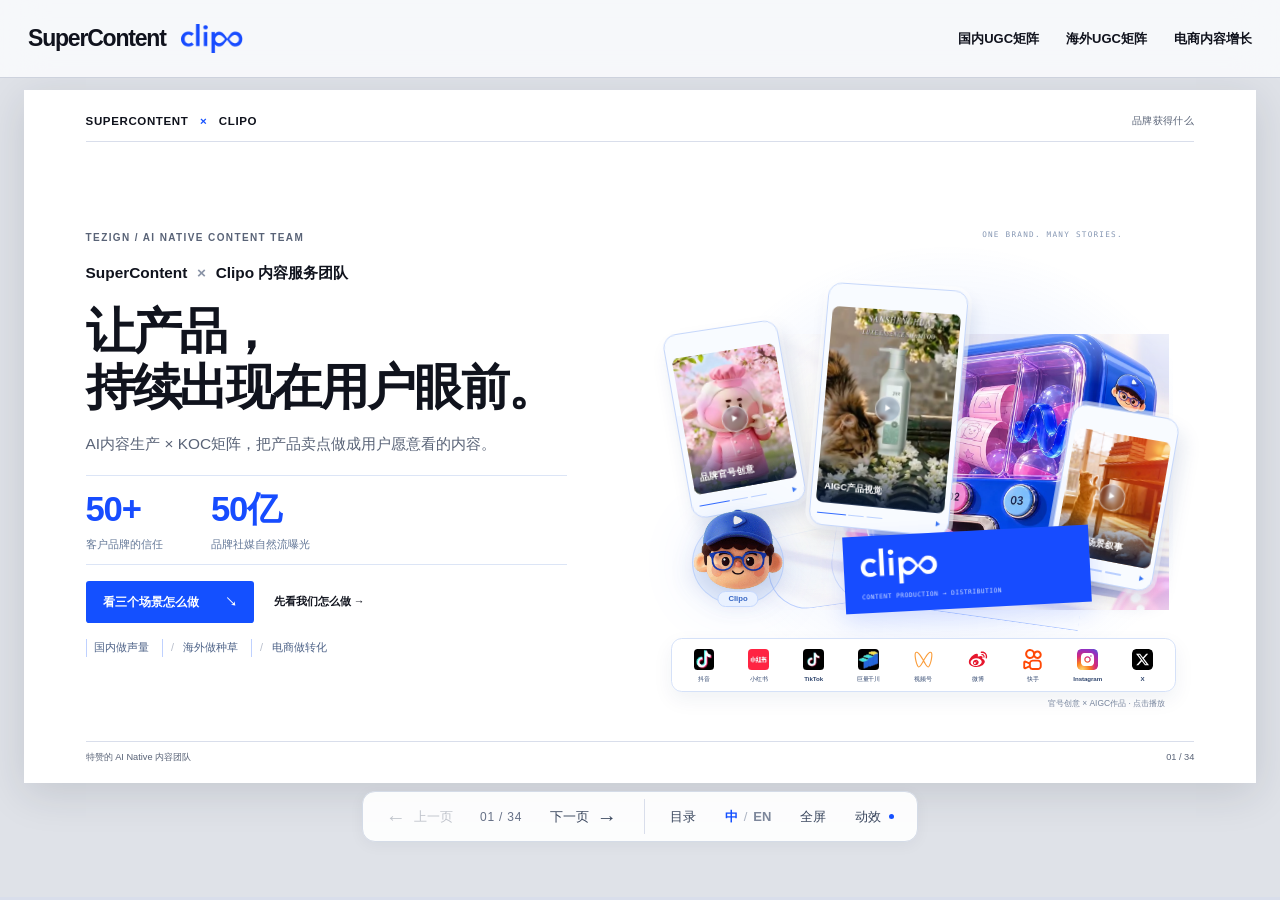
==== commit aa4d33d3: "Make domestic matrix chapter explicit and route entries to chapter pages" ====
--- a/SuperContent.html
+++ b/SuperContent.html
@@ -548,6 +548,8 @@
 .slide-deck .algo-node{padding:20px 22px}.slide-deck .algo-node h3{font-size:24px;margin-top:14px}.slide-deck .algo-node>p{font-size:15px;line-height:1.6;margin-top:10px}.slide-deck .algo-video-art,.slide-deck .algo-audience,.slide-deck .algo-signal-art{height:93px;margin-top:16px}.slide-deck .algo-practice{margin-top:21px;padding-top:19px}.slide-deck.locale-en .algo-node>p{font-size:14px}
 /* Scenario collections: six full-height film windows, each from a distinct client brand. */
 .slide-deck .deck-canvas.deck-kind-gallery{background:#0a101b;color:#fff;--paper:#0a101b;--ink:#fff;--muted:#9baccc;--line:#26334b;--pale:#1c2940}.slide-deck .deck-kind-gallery .deck-content{inset:95px 50px 75px}.slide-deck .deck-kind-gallery .deck-brand,.slide-deck .deck-kind-gallery .deck-footer{left:50px;right:50px}.slide-deck .deck-kind-gallery .deck-heading{margin-bottom:27px}.slide-deck .deck-kind-gallery .deck-heading h2{font-size:42px;line-height:1.18;letter-spacing:-1.4px;color:#fff}.slide-deck .deck-kind-gallery .section-lead{font-size:18px;color:#98acca;max-width:1450px}.slide-deck .deck-kind-gallery .eyebrow{color:#738eb9}.slide-deck .scenario-gallery-grid{display:grid;grid-template-columns:repeat(6,minmax(0,1fr));gap:14px}.slide-deck .gallery-tile{padding:0;min-width:0;text-align:left;color:#fff;border:0;background:transparent;cursor:pointer}.slide-deck .gallery-media{height:420px;position:relative;border-radius:10px;overflow:hidden;background:#18243b;isolation:isolate;box-shadow:0 0 0 1px #dce8ff20;transition:box-shadow .3s,transform .3s}.slide-deck .gallery-media:before{content:'';position:absolute;inset:-20px;background-image:var(--gallery-poster);background-size:cover;background-position:center;filter:blur(20px) brightness(.62);z-index:-1}.slide-deck .gallery-media:after{content:'';position:absolute;inset:0;background:linear-gradient(transparent 62%,#050b18db 100%);pointer-events:none}.slide-deck .gallery-media>video{width:100%;height:100%;object-fit:contain;display:block}.slide-deck .gallery-index{position:absolute;top:13px;left:13px;font:10px Menlo,monospace;color:#fff;background:#0e193e73;backdrop-filter:blur(10px);border:1px solid #fff4;border-radius:20px;padding:5px 8px;z-index:2}.slide-deck .gallery-open{position:absolute;left:50%;top:50%;translate:-50% -50%;display:grid;place-items:center;width:49px;height:49px;border-radius:50%;background:#174cffe6;font-size:16px;opacity:0;transform:scale(.8);transition:opacity .25s,transform .25s;z-index:3}.slide-deck .gallery-client{position:absolute;bottom:16px;left:15px;right:12px;font-size:14px;line-height:1.5;z-index:2;font-weight:550;letter-spacing:.2px}.slide-deck .gallery-tile:hover .gallery-media,.slide-deck .gallery-tile:focus-visible .gallery-media{box-shadow:0 0 0 2px #7ca2ff,0 14px 32px #0005;transform:translateY(-4px)}.slide-deck .gallery-tile:hover .gallery-open,.slide-deck .gallery-tile:focus-visible .gallery-open{opacity:1;transform:scale(1)}.slide-deck .gallery-tile:focus-visible{outline:0}.slide-deck .gallery-caption{padding:15px 2px 0}.slide-deck .gallery-caption>span{display:block;font-size:11px;color:#8ca9d6}.slide-deck .gallery-caption h3{font-size:19px;line-height:1.3;margin-top:7px;letter-spacing:-.5px;color:#fff;font-weight:600}.slide-deck .gallery-caption>small{display:block;font-size:10px;line-height:1.4;color:#7a91b3;margin-top:10px}.slide-deck .gallery-caption i{float:right;font-size:17px;color:#678dee;font-style:normal}.slide-deck .gallery-bottom{display:flex;justify-content:space-between;align-items:center;border-top:1px solid #26334b;margin-top:22px;padding-top:16px;gap:30px}.slide-deck .gallery-bottom>b{font-size:13px;color:#bdccea;font-weight:450}.slide-deck .gallery-bottom>span{font-size:12px;color:#7894bd}.slide-deck.locale-en .gallery-caption h3{font-size:16px;min-height:21px}.slide-deck.locale-en .gallery-client{font-size:12px}.slide-deck.locale-en .deck-kind-gallery .section-lead{font-size:17px}.slide-deck.locale-en .deck-kind-gallery .deck-heading h2{font-size:39px}
+/* Keep the scenario name unmistakable on the domestic chapter page. */
+.slide-deck #domestic-chapter .chapter-intro-copy h2{font-size:82px;line-height:1.15;letter-spacing:-3px;margin-bottom:16px}.slide-deck #domestic-chapter .chapter-hook{font-size:27px;line-height:1.5;color:#f7f9ff;max-width:710px;margin-bottom:16px}.slide-deck #domestic-chapter .chapter-promise{font-size:20px;line-height:1.65;color:#b2c0da}.slide-deck.locale-en #domestic-chapter .chapter-intro-copy h2{font-size:65px;line-height:1.15;letter-spacing:-2px}.slide-deck.locale-en #domestic-chapter .chapter-hook{font-size:24px}.slide-deck.locale-en #domestic-chapter .chapter-promise{font-size:19px}
 
 /* Viewer navigation sits outside the fixed 16:9 slide canvas. */
 body.slide-deck{--viewer-catalog-width:320px}
@@ -867,7 +869,7 @@
 <body><a class="skip-link" href="#main">跳到正文</a><header class="app-header"><a class="wordmark" href="#opening" aria-label="SuperContent首页"><span>SuperContent</span><img src="assets/science-stage/clipo-logo.png" alt="Clipo"></a><nav class="desktop-nav" aria-label="主要场景"><a href="#domestic">国内UGC矩阵</a><a href="#overseas">海外UGC矩阵</a><a href="#conversion">电商内容增长</a></nav><div class="header-tools"><button id="motion" aria-pressed="true">动效 <i></i></button><button id="reading" aria-pressed="false">阅读</button><button id="fullscreen" aria-label="全屏">全屏</button><button id="menu-toggle" aria-expanded="false" aria-controls="contents">目录 <span>＋</span></button></div></header>
 <main id="main"></main><div class="scroll-progress" aria-hidden="true"><i id="progress"></i></div><aside id="contents" role="dialog" aria-modal="true" aria-labelledby="contents-title" hidden><header><span id="contents-title">22页 · 从品牌任务到内容结果</span><button data-close="contents" aria-label="关闭目录">×</button></header><nav id="contents-nav"></nav><div class="menu-tools"><button data-tool="reading">阅读模式</button><button data-tool="motion">切换动效</button><button data-tool="fullscreen">全屏</button></div><p>方向键逐页切换 · R 阅读 · M 动效 · F 全屏</p></aside><div id="backdrop" hidden></div>
 <dialog id="source-dialog" aria-labelledby="source-title"><header><h2 id="source-title">来源与统计口径</h2><button data-dialog-close aria-label="关闭来源">×</button></header><div id="source-content"></div></dialog><div class="sr-only" id="announcer" aria-live="polite"></div><div id="toast" role="status"></div>
-<script id="locale-en-data" type="application/json">{"01 / 历史阶段测试 · 某消费品品牌":"01 / Historical test · Consumer goods brand","01 / 开场情境":"01 / Opening scenario","01 / 有任务、有素材，还不确定方向":"01 / A brief and assets, but no clear direction","1,137次互动":"1,137 interactions","1,565条分发 / USD 1.51 CPM":"1,565 posts distributed / USD 1.51 CPM","1,821条 × 同窗均播 ≈ 2,946,618次总播放":"1,821 posts × average views in the same period ≈ 2,946,618 total views","1000万次曝光":"10M impressions","10类脚本合计1,565条、32,573,192次曝光、157,995次互动。赛事结果类300条、12,631,320次曝光、113,713次互动。前期POC为103条、1,128,476次曝光；剔除播放大于10万的2条后，剩余101条、175,458次曝光。六国活动剔除大于10万的50条后，剩余1,515条、4,315,624次曝光。":"10 script types: 1,565 posts, 32,573,192 impressions and 157,995 interactions. Match results: 300 posts, 12,631,320 impressions and 113,713 interactions. Initial POC: 103 posts and 1,128,476 impressions; excluding 2 posts above 100,000 views leaves 101 posts and 175,458 impressions. The six-country campaign excludes 50 posts above 100,000 views, leaving 1,515 posts and 4,315,624 impressions.","12,631,320次曝光":"12,631,320 impressions","120条冰箱场景 B内容":"120 refrigerator scenario B posts","122条内容":"122 posts","123条洗衣场景内容":"123 laundry scenario posts","150条内容":"150 posts","180条产品对比内容":"180 product comparison posts","180条内容":"180 posts","1万元":"RMB 10,000","2,030,868次曝光":"2,030,868 impressions","2025.11.24—12.31；账号与内容组合不同。":"2025.11.24—12.31; account and content mixes differ.","2026-06-30交付记录 / 内部交付记录":"2026-06-30 delivery record / Internal delivery log","2026-09-29/09-30/10-26 / 消息提交记录":"2026-09-29/09-30/10-26 / Submission messages","2026-11-09 案例库归档作品 · 源日期未标明 / 案例库归档作品 · 源日期未标明":"2026-11-09 case library archive · Original date unspecified / Archived work · Original date unspecified","2026.07.01—08.13；含自然流与赛马投流。":"2026.07.01—08.13; includes organic reach and paid variant testing.","2026年提交记录；未做资产去重，不相加作独立成片或验收数。":"2026 submission records; assets are not deduplicated. Do not total these as unique or accepted videos.","20多个国家矩阵经验":"Matrix experience across 20+ countries","270条内容":"270 posts","5,291次互动":"5,291 interactions","5,502,215次曝光":"5,502,215 impressions","500万次曝光":"5M impressions","6账号 / 382条发布 / 76,509次观看":"6 accounts / 382 posts published / 76,509 views","7,361次互动":"7,361 interactions","728次互动":"728 interactions","9,452次互动":"9,452 interactions","90条测评切片内容":"90 review clip posts","AIGC产品场景":"AIGC product scenes","AI数字人口播":"AI avatar presentation","CONTENT INSIGHT / 历史样本的启发":"CONTENT INSIGHT / Lessons from past work","CONTENT INSIGHT / 脚本贡献":"CONTENT INSIGHT / Script contribution","ID / 印度尼西亚":"ID / Indonesia","SCRIPT LAB / 改写示例":"SCRIPT LAB / Rewrite examples","UGC与KOC怎样配合":"How UGC and KOC work together","UGC矩阵方法与本轮方案":"UGC matrix method and campaign plan","UGC表达由内容工厂制作，KOC矩阵账号承载发布与验证；真实体验、演示与AI创意各有依据。":"The content factory produces UGC-style content; KOC matrix accounts publish and test it. Real experiences, demonstrations and AI concepts each need supporting evidence.","一套内容方法，":"One content approach.","一批已有素材":"A set of existing assets","不同行业，不同表达。":"Different industries. Different stories.","专家判断":"Expert assessment","两个已观察项目阶段的均播对照，按统一线性纵轴绘制；不是逐条发布曲线。预算、国家与内容组合不同，不作单因素归因。":"Average views across two observed project stages, using one linear scale; not a post-by-post timeline. Budgets, countries and content mixes differ, so no single-factor attribution is made.","个账号":"accounts","互动贡献占比":"Share of interactions","产品依据与项目负责":"Product facts and project ownership","产品卖点":"Product benefits","产品场景接住具体需求。":"Product scenarios make it relevant.","产品对比占总曝光0.8%":"Product comparisons: 0.8% of total impressions","产品对比曝光占比":"Product comparison impression share","人群 × 使用场景":"Audience × Use case","人群、产品事实、素材缺口与本轮目标。":"Audience, product facts, asset gaps and campaign goals.","人群场景表 / 选题 / 脚本与镜头表":"Audience/use-case map / Topics / Scripts and shot lists","什么产品证据回答顾虑":"Which product evidence answers the concern","仅以CPM10元测算的报价示例，非历史成绩或效果保证。正式方案核对内容、执行范围、费用组成与未达处理。":"Illustrative quote at CPM CNY 10, not past results or a performance guarantee. The final proposal confirms content, scope, cost breakdown and remedies for shortfalls.","从首批内容开始":"Start with the first batch","作品节选":"Work excerpt","作品节选 / 3.8秒":"Work excerpt / 3.8 sec","作品节选 / 8.0秒":"Work excerpt / 8.0 sec","作品节选 / 8.2秒":"Work excerpt / 8.2 sec","保留":"Keep","候选组合空间":"Possible combinations","先看信号，再决定下一步。":"Read the signals, then choose the next step.","先确认结构和变量，再批量展开；批次能追溯，投后才有办法复盘。":"Confirm the structure and variables before scaling production. Traceable batches make post-campaign review possible.","先让人认出：这说的是我。":"Help people see themselves in the story.","全量单条均播变化":"Change in average views per post, all posts","全量均播":"Average views, all posts","六国活动 / 1,565条":"Six-country campaign / 1,565 posts","六国活动记录1,565条分发、32,573,192次曝光、总费用USD49,160；按合计数测算CPM USD1.51。":"The six-country campaign records 1,565 distributions, 32,573,192 impressions and USD49,160 in total fees; calculated blended CPM: USD1.51.","关键时刻有准备":"Ready when it matters","关闭作品":"Close video","具体负责人和实际投入，在项目启动时确认。":"The named owner and actual staffing are confirmed at kickoff.","内容候选 / 模板 / 版本":"Content options / Templates / Versions","内容工厂":"Content factory","冰箱场景 A":"Refrigerator scenario A","冰箱场景 B曝光占比":"Refrigerator scenario B impression share","准备：主推SKU与获准卖点、现有素材、目标平台/国家、内容或曝光范围、审核与数据接口。":"Prepare: priority SKU and approved claims, existing assets, target platforms/countries, content or impression scope, review process and data access.","出行设备":"Travel devices","出门前，先把设备要用的型号核对一遍。":"Before heading out, check the battery type your device needs.","分开测，才知道该复制什么。":"Test separately to see what to replicate.","切换到中文":"Switch to Chinese","切换到英文":"Switch to English","创意Demo / 6.7秒":"Creative demo / 6.7 sec","创意与制作":"Creative and production","到商品页核对型号和组合，按实际需要选择。":"Check types and bundles on the product page, then choose what you need.","剔除播放＞10万的内容后":"Excluding posts with \u003e100,000 views","剔除高点后均播变化":"Change in average views, excluding high-view posts","卖点证据 × 真实权益 × 行动":"Benefit evidence × Verified offer × Action","历史作品示意不同场景内容":"Past work illustrating different content scenarios","历史项目归档，单支交付日期未注明 / 历史项目成片":"Historical project archive; individual delivery date unspecified / Historical finished video","原片列在原项目文档“50条交付视频部分成片展示”中，对应电商短视频内容。":"The original appears under “Selected Videos from a 50-Video Delivery” in the project document, as e-commerce short-form content.","原片收录在历史海外内容案例文档，采用生活问题、功能混剪和当地语言表达。":"The original appears in a historical overseas-content case document, using everyday problems, feature edits and local-language messaging.","原片来自内容生产排期，同一记录含作品附件，状态为已交付。":"The original video is attached to the same production-schedule record, marked delivered.","发布、观看、商品曝光分别呈现；不使用口径不一致的GMV或ROI。":"Posts, views and product impressions are reported separately. GMV and ROI with inconsistent definitions are excluded.","发布条次":"Posts published","各国CPM参考会在正式报价前核对；地图与价格按项目日期、币种和费用范围使用。":"Verify country CPM references before the formal quote. Apply map data and pricing for the project’s date, currency and fee scope.","同一产品作品的第1个静帧":"Frame 1 from the same product video","同时考虑：刷到后能记住品牌，搜索时有信息可看，进一步了解时有内容承接。":"Build for brand recall in the feed, useful information in search and content that supports further consideration.","同组均播 1,505 / 仅反映该活动组合":"Group average: 1,505 views / Reflects this campaign mix only","同组均播 2,399 / 仅反映该活动组合":"Group average: 2,399 views / Reflects this campaign mix only","同组均播 5,734 / 仅反映该活动组合":"Group average: 5,734 views / Reflects this campaign mix only","品牌把产品讲准，内容工厂把表达做开，账号矩阵把不同版本带到不同人群面前。每一轮的反馈，再决定下一批。":"The brand confirms product facts, the content factory develops the creative, and the account matrix brings variants to different audiences. Each round of feedback shapes the next batch.","国内UGC矩阵 / 代表项目阶段战报":"China UGC matrix / Selected project results","国内UGC矩阵 / 表达方法":"China UGC matrix / Messaging methods","国内UGC矩阵 / 规模与表现":"China UGC matrix / Scale & performance","国内UGC矩阵 ↗":"China UGC matrix ↗","国内UGC矩阵交付节点":"China UGC matrix delivery stages","国内产品场景":"Product scenarios for China","国内作品来源":"China work sources","国家内容包 + 质检表":"Country content pack + QA checklist","国家结果 + 下批安排":"Country results + Next-batch plan","国家脚本 + 审阅记录":"Country scripts + Review log","场景怎样接到产品证据":"How scenarios lead to product evidence","多轮仍不匹配":"Still off target after several rounds","宠物零售｜门店与产品展示":"Pet retail | Store & product showcase","客户直接名称所在镜头已截去；不与发布或效果汇总对应。 2.917s Silent excerpt.":"Shots naming the client have been removed; not linked to aggregate publishing or performance results. 2.917s Silent excerpt.","家庭备用":"Household spares","对齐任务":"Align on the brief","小批验证":"Small-batch testing","小规模先找到值得继续的方向。":"Find a direction worth pursuing at small scale.","带标签成片与版本包":"Tagged videos and version pack","带设备出门，需要提前确认电池规格和备用量。":"Before taking a device out, check battery specifications and how many spares you need.","幻灯片翻页":"Slide navigation","开场":"Opening","开场 × 句序 × 镜头结构":"Opening × Copy sequence × Shot structure","强视觉开场，把卖点接进来。":"Lead with a visual. Bring in the benefit.","当前浏览器不支持全屏，可使用阅读模式。":"Fullscreen is unavailable in this browser. Use reading mode.","快手":"Kuaishou","怎么讲":"How to tell it","成片包 + 素材ID":"Finished video pack + Asset IDs","扩大内容与曝光":"Expand content and reach","批次复盘 + 复制包":"Batch review + Replication pack","把“参数好”翻译成“什么时候用、为什么买”。":"Turn strong specifications into clear use cases and reasons to buy.","把品牌卖点，":"Put product benefits","把当地用户的问题、语言和生活方式接到产品上。总部资料统一，表达逐国确认，测试和复盘也按国家看。":"Connect the product to local questions, language and everyday life. Keep one shared fact base, approve copy country by country, and test and review results by market.","把有效结构持续做成内容":"Keep producing content from proven structures","把结构测试，做成可执行的批次。":"Turn structure tests into production batches.","把脚本、成片、账号和数据对应起来。不能只挑一条最高值，也不把发布多等同于有效。":"Link scripts, finished videos, accounts and data. Assess more than the top result; more posts alone do not prove effectiveness.","抖音":"Douyin","拍清电池仓型号、包装规格与对应设备。":"Show the battery compartment label, pack specifications and matching device clearly.","持续供给":"Ongoing content supply","按国家组合和曝光档位报价。各国CPM参考写明日期、币种和费用范围；全球CPM地图用于报价前核对。":"Quote by country mix and impression tier. Specify the date, currency and fee scope for each CPM reference; check the global CPM map before quoting.","按型号与使用情境整理内容资产，支持持续供给。":"Organize content assets by model and use case to support ongoing production.","按型号与使用情境组织素材，留下可继续展开的内容资产。":"Organize assets by model and use case so future content can build on them.","按约定账号画像小批验证，素材ID连接脚本与账号。":"Test small batches against agreed account profiles, using asset IDs to link scripts and accounts.","按这一轮的任务，":"Scope the task.","放大好结构":"Scale effective structures","放大播放出行创意｜水墨骑行Demo":"Enlarge and play: Travel concept | Ink-wash cycling demo","放大播放海外矩阵｜当地表达与功能混剪":"Enlarge and play: Overseas matrix | Local copy and feature montage","新创意":"New concepts","新品上市 / 活动造势 / 日常声量":"Product launches / Campaign buzz / Ongoing visibility","新增SKU / 国家资料核对":"New SKUs / Country fact checks","方向键逐页切换 · R 阅读 · M 动效 · F 全屏":"Arrow keys: Slides · R: Reading · M: Motion · F: Fullscreen","明确为创意演示，不扩大为已履约或投后效果。 7.792s Silent excerpt.":"A creative demo; not evidence of fulfilled delivery or campaign results. 7.792s Silent excerpt.","有可比数据 · 表现有效":"Comparable data · Effective performance","有娃玩具":"Toys at home","有限素材，":"Limited assets.","本土表达":"Local expression","本方案统一了栏目、样稿、批次交付和复盘的建议字段及确认点。":"This proposal defines recommended fields and checkpoints for content series, samples, batch delivery and reviews.","本轮每国内容包，应交什么":"What each country pack should include","条AB测试成片":"A/B test videos","条历史分发记录":"historical posts distributed","条发布":"posts","条发布 / 492个账号":"posts published / 492 accounts","条累计交付记录":"videos recorded as delivered, cumulative","某出行品牌 / 平台发布与播放记录":"Travel brand / Platform publishing and view records","某出行品牌 / 抖音":"Mobility brand / Douyin","某粮油品牌三次成片提交消息":"Three finished-video submission messages for a grain and cooking oil brand","样片 + 测试记录":"Sample video + Test log","案例与方法目录 ↗":"Cases and methods ↗","次商品曝光":"product impressions","每条写清想验证什么，保留可比较的版本。":"Define what each video tests and retain comparable versions.","每条的表现也要看。":"Then look at performance per post.","沿着使用情境，找到购买理由。":"Find reasons to buy in everyday use.","洗衣场景":"Laundry scenario","洗衣场景占总曝光13.8%":"Laundry scenarios: 13.8% of total impressions","测试场景：有娃玩具 / 样片确认后再测试":"Test scenario: Toys at home / Test after sample approval","海外UGC矩阵 / 两阶段复盘":"Overseas UGC matrix / Two-phase review","海外UGC矩阵 / 脚本贡献":"Overseas UGC matrix / Script contributions","海外UGC矩阵 / 逐国方法":"Overseas UGC matrix / Country-by-country approach","海外UGC矩阵交付节点":"Overseas UGC matrix delivery stages","热点与品牌":"Trends and brand relevance","玩具突然没电，家里有同型号备用吗？":"The toy's batteries are dead. Do you have the right spares?","生产结构可以复用；内容供给和效果目标，要按平台分别算。":"Production structures can be reused; content volumes and performance targets need separate platform plans.","生活场景":"Everyday scenarios","用Clipo匹配SKU和素材，让确认结构批量展开。":"Use Clipo to match SKUs and assets, then produce approved structures in batches.","用户任务":"User needs","用户任务、开场、产品证据、品牌露出和下一步。":"User need, opening, product evidence, brand presence and next step.","用用户视角的内容表达、KOC矩阵账号和持续测试，让品牌被看见，让购买理由被看懂。":"Audience-led content, KOC matrix accounts and ongoing testing help people notice the brand and understand why to buy.","用真实可用的产品镜头回答，不只念参数。":"Answer with usable footage of the actual product, beyond specifications.","电商使用场景":"E-commerce use cases","电商内容增长 / 案例集":"E-commerce content growth / Cases","电商内容增长交付节点":"E-commerce content growth delivery stages","电商短视频项目阶段总结":"E-commerce short-video project-stage review","盘点商品":"Review the product range","目标人群、主推SKU、传播节点、素材与判断口径。":"Target audience, priority SKU, campaign moments, assets and evaluation criteria.","看三个场景怎么做":"Explore the three scenarios","看数据再复制":"Review data before replicating","看连续反馈，决定复制、改版或换方向。":"Review feedback over time to decide whether to replicate, revise or change direction.","确认样片 / 账号与版本计划 / 发布记录":"Approved sample / Account and version plan / Publishing log","空调场景":"Air-conditioning scenario","策略、测试规划、分析与复盘列工作项；媒体预算、投放与交易由客户或代理负责。":"Strategy, test planning, analysis and reviews are scoped as work items. The client or agency handles media budgets, ad placement and transactions.","累计交付6,800条的周报记载。":"Weekly report recording 6,800 videos delivered cumulatively.","统一产品依据 / 专业制作与质检":"Shared product facts / Professional production and QA","统计关系，不能单独推算品牌增量":"Statistical relationship; insufficient to estimate incremental brand impact","继续拆":"Examine further","脚本、版本、投放素材ID能够对应。":"Scripts, versions and ad asset IDs can be linked.","脱敏展示片段 · 静音 / 5秒":"Anonymized showcase excerpt · Silent / 5 sec","让对的人看懂，让购买理由有证据。":"Reach the right people with evidence-backed reasons to buy.","让用户有话可说的入口":"Give people a reason to join the conversation","话题先与产品、人群和本轮任务有关，再用Clipo混剪展开不同开场、场景与镜头组合。":"Start with a topic relevant to the product, audience and brief. Use Clipo to develop different openings, scenarios and shot combinations.","谁在什么时候会需要":"Who needs it, and when","贡献203.1万次曝光":"Contributed 2.031M impressions","贡献267.8万次曝光":"Contributed 2.678M impressions","贡献27.1万次曝光":"Contributed 271K impressions","质检与交付":"Quality assurance and delivery","质量通过":"Passed QA","赛事结果占总曝光38.8%":"Match results: 38.8% of total impressions","赛事结果曝光占比":"Match results impression share","越南":"Vietnam","这次活动中，赛事结果类贡献最大；洗衣场景与测评切片也提供了产品解释的样本。":"Match results contributed the most in this campaign. Laundry scenarios and review clips also offered examples of product explanation.","选需要的那一段服务。":"Choose the service you need.","逐国反馈、CPM口径与下批计划":"Country feedback, CPM definitions & next-batch plan","逐国赛马":"Test variants by country","通用门店场景与产品陈列的脱敏节选。":"An anonymized excerpt of generic store scenes and product displays.","重点国家启动 / 全球上新 / 当地节点":"Priority-market launches / Global releases / Local moments","阅读":"Reading","项目窗口 2025.11.24—12.31；2026.11.09回查 / 项目原始记录 / 非平台因果实验":"Project window: 2025.11.24—12.31; checked 2026.11.09 / Original project records / Not a platform-level causal experiment","食品饮料":"Food and beverage","高点提供线索；剔除高点后的日常表现，帮助判断能否复制。":"High-view posts offer clues. Performance without those peaks helps assess repeatability.","01 / 持续交付 · 某智能终端品牌":"01 / Ongoing delivery · Smart device brand","02 / 前期 POC · 同一品牌":"02 / Early POC · Same brand","02 / 平台复盘 · 某出行品牌":"02 / Platform review · Mobility brand","03 / 产品配置更多，或进入新国家":"03 / More configurations or new countries","03 / 真实作品 · 脱敏节选":"03 / Actual work · Anonymized excerpts","100万元":"RMB 1M","10月26日36条、9月29日10条、9月30日10条，分别为项目群当批成片提交记录。":"Project-group submission records: 36 finished videos on Oct 26, 10 on Sep 29, and 10 on Sep 30, each for its respective batch.","10类脚本 / 总曝光贡献 · 点击看结构数据":"10 script types / Share of total impressions · Click for breakdown","113,713次互动":"113,713 interactions","12,700条 × 同窗均播 ≈ 6,735,593次总播放":"12,700 posts × same-period mean views ≈ 6,735,593 total views","120条内容":"120 pieces of content","122条空调场景内容":"122 air-conditioner scenario videos","123条内容":"123 pieces of content","150条全品类场景 B内容":"150 category-wide scenario B videos","1亿次曝光":"100M impressions","2,677,623次曝光":"2,677,623 impressions","2025.11.24—12.31；账号与内容组合不同，不作平台因果对照。":"2025.11.24–12.31; account and content mixes differ. This is not a causal platform comparison.","208条":"208 videos","209条":"209 videos","279,859次曝光":"279,859 impressions","300条内容":"300 pieces of content","314条":"314 videos","4,492,380次曝光":"4,492,380 impressions","4天 / 112.8万次曝光":"4 days / 1.128M impressions","5万元":"RMB 50K","6账号发布382条，含约12%养号视频；76,509次观看，56,096次商品曝光。":"382 posts across 6 accounts, including about 12% account-building videos; 76,509 views and 56,096 product impressions.","9,904次互动":"9,904 interactions","AI与Clipo":"AI & Clipo","CONTENT INSIGHT / 平台对照":"CONTENT INSIGHT / Platform comparison","KOC账号与内容版本计划":"KOC accounts & content version plan","PH / 菲律宾":"PH / Philippines","RESULTS OVER TIME / 两阶段复盘":"RESULTS OVER TIME / Two-phase review","TH / 泰国":"TH / Thailand","UGC矩阵方法":"The UGC matrix approach","一个明确目标":"One clear goal","一套产品依据，扩展更多用途":"One product fact base, more uses","一张KOC账号网络。":"One KOC account network.","一批素材，供给多个账号。":"One content batch, multiple accounts.","万次播放":"plays","万次曝光":"impressions","三大场景共用Clipo产品底座、AI版本能力和专业团队。先确认任务，再列数量、版本、周期、修改与验收。":"All three services share Clipo, AI versioning and a professional team. Confirm the task, then specify volume, versions, schedule, revisions and acceptance.","三张图来自同一作品；完整脱敏节选见「案例与洞察」。":"All three frames are from one video. See “Cases & insights” for the full anonymized excerpt.","下一步":"Next step","下一轮":"Next round","专业人员":"Professionals","两个项目阶段均播对照：全量从10956升至20814，剔除大于10万播放的内容后从1737升至2849。不是连续发布曲线。":"Mean views across two project phases: 10,956 → 20,814 overall; 1,737 → 2,849 excluding videos above 100K views. This is not a continuous posting curve.","中英文切换":"Switch Chinese / English","为什么买":"Why buy?","买玩具电池，先看电池仓里的这行字。":"Buying toy batteries? Check this line inside the battery compartment first.","事实母版、国家适配与统一版本清单为本轮归纳的交付标准，不代表每个历史项目逐项执行。":"The fact master, country adaptation and unified version list are delivery standards synthesized for this proposal, not steps verified across every past project.","产品 × 素材 × 创意":"Product × Assets × Ideas","产品对比":"Product comparison","产品展示、门店场景、AI口播、AIGC创意，点击放大看。":"Product showcases, store scenes, AI presenters and AI creative videos. Click to enlarge.","从人群与生活场景开始，开场提出一个具体问题，用产品画面和证据回答，再给下一步。":"Start with an audience and everyday situation. Open with a specific question, answer with product footage and evidence, then give a next step.","从生活问题，走到功能回答。":"From everyday problems to product answers.","从用户任务、开场、产品证据和行动组织内容，再经KOC矩阵发布验证。":"Build content around user tasks, hooks, product evidence and actions, then validate through KOC matrix publishing.","从这一段开始":"Start here","代表项目分开看，统计窗口与口径分别列示。":"Representative projects are shown separately, each with its own measurement period and definitions.","以上为建议测试路径；平台机审与推荐的判断属于工作假设，需由实际投后数据验证。":"Suggested test path. Platform moderation and recommendation behavior are working hypotheses to validate with actual campaign data.","你对接一位项目负责人":"One project lead to work with","使用复盘统计表的1,565条；源文档另有项目范围1,520条表述，未将两者合并。活动包含自然流与赛马投流。阶段、预算、国家和内容组合不同，阶段改善不等于单一方法的因果效果；暂无同口径逐条发布时间序列。":"Uses 1,565 posts from the review table; the source also states a 1,520-post project scope. These are kept separate. The campaign combined organic reach and paid creative testing. Phases, budgets, countries and content mixes differ, so improvement cannot be attributed to one method. No comparable post-level publishing time series is available.","使用演示":"Usage demo","保留好表达":"Keep strong creative approaches","保留要验证的卖点和证据":"Keep the claims and evidence to test","先定位掉在哪一步，再选择测试变量。":"Find the drop-off first, then choose a variable to test.","先找到值得继续做的表达":"Find creative approaches worth continuing","先用画面吸引注意，再让产品特点成为内容重点。":"Win attention with visuals, then bring the product features into focus.","先看我们怎么做 →":"See how we work →","先确认能重复，再逐步扩大内容量。":"Confirm repeatability, then scale content volume.","先选用户愿意聊的话，再把品牌接进去。":"Start with topics people want to discuss, then connect the brand.","全品类场景 B占总曝光16.9%":"Category-wide scenario B: 16.9% of total impressions","六国历史活动分发记录，2026.07.01—08.13；条数不是去重创意数或各国曝光。来源为复盘和验收请求，客户终验另核。":"Six-country campaign distribution records, 2026.07.01–08.13. Counts are neither unique creative assets nor country-level impressions. Sources: project review and acceptance request; final client acceptance requires separate verification.","六国活动 2026.07.01—08.13；2026.11.09回查 / 原始复盘统计表与本页计算":"Six-country campaign, 2026.07.01–08.13; checked 2026.11.09 / Original review table and calculations on this page","关闭来源":"Close sources","内容与账号":"Content & accounts","内容工厂统一制作与质检；按账号画像、国家和内容用途安排版本。账号与发布范围在合作前确认。":"Content Factory handles production and quality checks, tailoring versions to account profiles, countries and uses. Confirm accounts and publishing scope before engagement.","内容运营":"Content operations","内容运营服务费 ＋ 脚本 / 成片 / 版本数量":"Content operations fee + script / video / version quantities","冰箱场景 A占总曝光6.2%":"Refrigerator scenario A: 6.2% of total impressions","冰箱场景 B":"Refrigerator scenario B","出行创意":"Mobility creative","出行创意｜水墨骑行Demo":"Mobility creative | Ink-painting cycling demo","分国、分SKU版本与质检清单":"Country & SKU versions with QA checklist","列设备、拍电池仓、对照包装，回答出行准备问题。":"List the devices, film their battery compartments and compare the packaging to answer travel-prep questions.","加载未完成，请重试。":"Loading incomplete. Please retry.","千川":"Qianchuan","千川内容增长":"Qianchuan content growth","千川内容增长 ↗":"Qianchuan content growth ↗","印度尼西亚":"Indonesia","历史交付展示 · 2025.04.14—17。本片与案例统计未逐支对应。":"Past delivery showcase · 2025.04.14–17. This video is not individually matched to the case statistics.","变成有方向的创意测试。":"into a clear creative test.","同一产品作品的第2个静帧":"Second still from the same product video","同一产品，多种表达，小批比较。":"One product. Multiple approaches. Small-batch comparisons.","同一品牌，逐国组织内容与分发。":"One brand, with content and distribution organized country by country.","同窗平均播放：抖音1618.1，快手530.4。非同账号同内容对照实验。":"Same-period mean views: Douyin 1,618.1; Kuaishou 530.4. Accounts and content were not held constant in a controlled experiment.","同窗总播放 ÷ 发布条次":"Total views in period ÷ number of posts","同组均播 29,751 / 仅反映该活动组合":"Mean views: 29,751 / This campaign mix only","同组均播 36,523 / 仅反映该活动组合":"Mean views: 36,523 / This campaign mix only","同组均播 42,104 / 仅反映该活动组合":"Mean views: 42,104 / This campaign mix only","同组均播 7,522 / 仅反映该活动组合":"Mean views: 7,522 / This campaign mix only","品牌Brief + 产品事实表":"Brand brief + product fact sheet","品牌获得什么":"What the brand gets","回到开场 ↑":"Back to opening ↑","围绕一次上新，":"Build around the launch.","国内UGC矩阵":"China UGC matrix","国内UGC矩阵 / 交付与合作":"China UGC matrix / Delivery & collaboration","国内UGC表达形式":"China UGC formats","国内内容方法依据":"Sources for the China content approach","国内矩阵｜新品内容片段":"China matrix | New-product content excerpt","国家目标 + SKU表":"Country goals + SKU list","复制首批需求清单":"Copy first-batch requirements","定方向、选样片、核事实与成片，用反馈决定复制或改版。":"Set direction, select samples, verify facts and finished videos. Use feedback to decide what to repeat or revise.","宠物零售":"Pet retail","家庭备用、有娃家庭、拍立得使用，都能把抽象参数变成具体需求。先验证人群与情境，再复制表现好的表达。":"Home backup, families with children and instant cameras turn abstract specifications into concrete needs. Validate the audience and situation first, then repeat effective approaches.","家电":"Appliances","小红书":"Xiaohongshu","展示版做了品牌标识处理、节选和静音。本片未与382条阶段统计逐支对应；不据此推算成交或ROI。":"The showcase is anonymized, excerpted and muted. This video is not individually matched to the 382-post phase statistics; no sales or ROI can be inferred from it.","带一个品牌任务， 从第一批内容开始。":"Bring a brand task. Start with the first batch.","带标签交稿":"Deliver tagged content","当地生活场景":"Local everyday situations","总播放":"Total views","成片包 + 版本清单":"Finished video pack + version list","我们负责内容策略、制作和复盘；账号发布按约定执行，不包含达人采购或媒体代投。":"We handle content strategy, production and review. Account publishing follows the agreement; influencer procurement and media buying are excluded.","截至2026-09-30 / 交付记录":"As of 2026-09-30 / Delivery records","截至2026.09.30；非发布数、曝光或终验数。":"As of 2026.09.30; not counts of published posts, impressions or final acceptances.","扩SKU / 扩国家":"Add SKUs / countries","批次交付与滚动改版":"Batch delivery & ongoing revisions","把“多做几条”，":"Turn 'make more videos'","把品牌业务任务翻译成要验证的内容问题。":"Turn brand business goals into content questions to test.","把商品特点，放回使用场景。":"Show product features in real use.","把服务范围与报价讲清楚。":"Make the service and quote clear.","把每一轮内容变成可比较的测试，持续找到更值得投的表达。":"Make every content round a comparable test to find creative approaches worth more investment.","投放预算、上线和交易由客户或代理负责。平台识别人群与新素材推荐作为测试假设，用账户反馈验证。":"The client or agency owns ad budgets, launch and transactions. Audience recognition and new-creative recommendations are test hypotheses, validated through account feedback.","拍立得使用":"Instant camera use","按国家、品类和脚本结构归档，让下一轮有内容可选、有数据可比。":"Archive by country, category and script structure, so the next round has content to use and data to compare.","按平台，组织内容供给。":"Organize content supply by platform.","按设备说明和实际用量选择，不泛称通用适配。":"Choose by device instructions and actual usage; avoid blanket compatibility claims.","换人群情境或选题方向":"Change audience, situation or topic","接回反馈":"Collect feedback","提出测试":"Propose tests","放大播放国内矩阵｜新品内容片段":"Enlarge: China matrix | New-product content excerpt","放大播放宠物零售｜门店与产品展示":"Enlarge: Pet retail | Store & product showcase","数据不足先补数据，不急着判成败。":"If data is insufficient, gather more before judging success.","数据复盘 / 下批行动":"Data review / Next-batch actions","整理、匹配、展开候选、批量初检和归档。":"Organize, match, generate options, run initial batch checks and archive.","既有会议与复盘要求从上轮分析提出假设，再按同一统计窗口验证。":"Existing meeting and review records call for hypotheses drawn from the previous round, then validation within a consistent measurement period.","既有客户原档采用人群、场景与表达结构的生活场景化模型。":"Existing client source files use a model built around audiences, everyday situations and narrative structure.","既有海外项目原档要求分别核对国家、SKU及国家确认意见。":"Existing overseas project files require separate checks of country, SKU and country-team approval comments.","明确重点国家、当地产品版本和曝光目标。":"Define priority countries, local product versions and impression goals.","有人看 · 购买行动不足":"Views, but too few purchase actions","有依据的卖点":"Evidence-backed selling points","有效结构是候选，不是通用保证。":"Effective structures are test candidates, not universal guarantees.","未去重，不累加为有效素材总量；不等于客户验收、上线投放或转化效果。":"Not deduplicated or added into a total of usable assets. Does not establish client acceptance, campaign launch or conversion results.","本土化，先找到当地用户的使用理由。":"Localization starts with a local reason to use the product.","机器把选择做多，":"AI expands the options.","条发布 / 99个账号":"posts / 99 accounts","来源与统计口径":"Sources & measurement definitions","某出行品牌 / 快手":"Mobility brand / Kuaishou","样片 + 确认记录":"Sample video + approval record","每个国家各自说通。":"A local story for each country.","每个节点，都有东西可收。":"A deliverable at every stage.","每条平均播放 / 次":"Mean views per post","沉淀什么":"What carries forward","泰国":"Thailand","测评切片占总曝光11.4%":"Review clips: 11.4% of total impressions","测评切片曝光占比":"Review clips: share of impressions","测试场景：家庭备用 / 样片确认后再测试":"Test scenario: home backup / Test after sample approval","海外UGC矩阵":"Overseas UGC matrix","海外UGC矩阵 ↗":"Overseas UGC matrix ↗","海外国家适配依据":"Sources for country adaptation","海外生活问题":"Everyday problems abroad","海外矩阵｜当地表达与功能混剪":"Overseas matrix | Local messaging & feature edit","热点带来讨论入口，":"Trends open the conversation.","热点服务品牌任务，再用Clipo展开不同开场与结构。":"Use trends to serve the brand task, then develop different hooks and structures in Clipo.","热点要与品牌和产品有关。":"Trends must relate to the brand and product.","版本表 + 发布计划":"Version list + publishing plan","特赞的 AI Native 内容团队":"Tezign’s AI Native content team","玩具使用不中断":"Keep toys running","用什么角度引出购买理由":"Which angle gives people a reason to buy?","用看得见的使用情境承接产品；下一步应测试不同购买理由。":"Connect the product to visible usage situations; next, test different reasons to buy.","用真实镜头对照设备需要的型号和商品规格。":"Use real footage to compare the device’s required battery type with product specifications.","电商内容增长 / 交付与合作":"E-commerce content growth / Delivery & collaboration","电商内容增长 / 变量测试":"E-commerce content growth / Variable testing","电商内容增长 / 测试决策":"E-commerce content growth / Test decisions","电商内容增长 / 购买理由":"E-commerce content growth / Reasons to buy","目录":"Contents","目标、排期、交稿、反馈， 有人完整接住。":"Goals, schedules, delivery and feedback—one person owns the full handoff.","看反馈":"Review feedback","看实际成片，核产品、品牌、规格与可用文件。":"Review the actual finished videos: product, brand, specifications and usable files.","看购买及可持续消耗，线索业务另看有效线索":"Track purchases and sustainable ad spend; for lead generation, track qualified leads","矩阵试发":"Matrix pilot posts","确认产品、国家表达和范围，按约上线并回传数据。":"Approve product facts, local messaging and scope. Launch as agreed and return performance data.","确认样片":"Approve sample","空调场景占总曝光2.1%":"Air-conditioner scenarios: 2.1% of total impressions","空调场景曝光占比":"Air-conditioner scenarios: impression share","累计交付6800条":"6,800 videos delivered to date","结构观察":"Structure observations","网络为方案示意。内容由团队制作，发布账号与授权范围按项目确认。":"The network is illustrative. The team produces the content; publishing accounts and authorization scope are confirmed per project.","脚本 + 变量清单":"Script + test variable list","脚本 / 镜头 / 确认样片":"Script / shots / approved sample","脚本与镜头规则":"Script & shot guidelines","脱敏展示片段 · 静音 / 18秒":"Anonymized excerpt · Silent / 18s","脱敏展示片段 · 静音 / 8.2秒":"Anonymized excerpt · Silent / 8.2s","节选不含直接客户名；不引用源内容中的具体事件作为本方案事实。 3.833s Silent excerpt.":"No direct client names in this excerpt. Specific events in the source are not presented as facts of this proposal. 3.833s silent excerpt.","让总部的一套产品资料，变成每个国家拿得到、用得上的内容包。":"Turn one HQ product information set into usable content packs for every country.","让有效结构持续长出来":"Keep developing effective structures","让每轮品牌传播，有一批可发、可测、能接着用的内容。":"Give each brand campaign content to publish, test and reuse.","该国在售SKU与获准卖点":"Locally available SKUs & approved claims","请复制页面上的准备清单":"Copy the preparation checklist on this page","贡献1263.1万次曝光":"Contributed 12.631M impressions","贡献28.8万次曝光":"Contributed 288K impressions","贡献370.1万次曝光":"Contributed 3.701M impressions","贡献550.2万次曝光":"Contributed 5.502M impressions","账号规模、内容组合和分发条件不同，不能据此推导某平台天然更好。选题线索来自脚本与项目复盘，不冒充本轮全片审听结论。":"Account scale, content mix and distribution conditions differ; these results do not establish that one platform is inherently better. Topic leads come from scripts and project reviews, not a full viewing and audio review in this round.","购买前最常见的疑问，能用画面回答吗？":"Can visuals answer the questions people ask before buying?","购买理由可以很不一样。":"Different reasons to buy.","赛事结果":"Event results","跑出能复制的购买理由。":"Find reasons to buy that can be repeated.","跳到正文":"Skip to content","这一节点交付":"Delivered at this stage","这个热点，为什么与你的品牌有关？":"Why does this trend matter to your brand?","选国家":"Choose countries","选开场、叙事和证据，让人愿意看、看得明白。":"Choose hooks, narratives and evidence that make people want to watch and help them understand.","逐国复盘":"Review by country","量要做出来，":"Look at output volume.","锁定SKU、优惠与统计窗口":"Fix the SKU, offer & measurement period","门店与产品展示":"Store & product showcase","阅读模式":"Reading mode","面对多SKU、多配置和多国家，用确认过的资料统一匹配与初检，再由专业人员核事实、选样片、看实际成片。":"Across SKUs, configurations and countries, use approved materials for consistent matching and initial checks. Professionals then verify facts, select samples and review the actual finished videos.","顶部品牌文字裁去，瓶身直接名称处理；产品外观保留。 8.0s Silent excerpt.":"Top brand text cropped; direct name on the bottle anonymized; product appearance retained. 8.0s silent excerpt.","食品饮料｜数字人口播":"Food & beverage | Avatar presentation","首批任务选择":"Choose the first-batch task","首批测试成片与复盘":"First-batch test videos & review","首批需求清单已复制":"First-batch requirements copied","01 / 六国活动 · 某家电品牌":"01 / Six-country campaign · Appliance brand","02 / 产品进入":"02 / Introduce the product","02 / 已有数据支持，需要稳定加量":"02 / Evidence supports steady scaling","02 / 批次交付 · 某粮油品牌":"02 / Batch delivery · Grain & cooking-oil brand","03 / 特点呈现":"03 / Show the features","1,121次互动":"1,121 interactions","1,565条 / 3,257.3万次曝光 / 15.8万次互动；2026.07.01—08.13，包含自然流与赛马投流。结构贡献不能拆成单一内容方法的因果效果。":"1,565 videos / 32.573M impressions / 158,000 interactions; 2026.07.01–08.13, including organic and competitive paid testing. Contributions by structure do not establish the causal effect of any single content method.","1,876次互动":"1,876 interactions","100万次曝光":"1M impressions","10万元":"RMB 100,000","120条显示技术内容":"120 display-technology videos","2025.04.14—17原文栏目 / 历史交付展示":"2025.04.14–17 source section / Historical deliveries","2026-05-25—05-28 / 短周期POC":"2026-05-25–05-28 / Short POC","2026-07-01—08-13 / 内部复盘已核口径":"2026-07-01–08-13 / Definitions verified in internal review","2026-11-09 / 方案归纳 / 待项目验证":"2026-11-09 / Proposal synthesis / Project validation pending","2026-11-09 创意Demo · 非客户效果案例 / 创意Demo · 非客户效果案例":"2026-11-09 Creative demo · Not a client results case / Creative demo · Not a client results case","2026.05.25—28；前期阶段，不是另一个客户。":"2026.05.25–28; an earlier phase of the same client project.","24页 · 从品牌任务到内容结果":"24 slides · From brand tasks to content results","270,881次曝光":"270,881 impressions","270条冰箱场景 A内容":"270 refrigerator scenario A videos","287,893次曝光":"287,893 impressions","3,700,550次曝光":"3,700,550 impressions","300条赛事结果内容":"300 event-results videos","312条":"312 videos","3C数码":"Consumer electronics","699,603次曝光":"699,603 impressions","7,412次互动":"7,412 interactions","90条全品类场景 A内容":"90 cross-category scenario A videos","90条内容":"90 videos","AI Native团队与交付流程依据":"Sources: AI Native team & delivery process","AI Native团队分工":"AI Native team roles","AIGC创意Demo":"AIGC creative demo","AI制片":"AI production","Brief / 人群 / 测试计划":"Brief / Audience / Test plan","CREATIVE TEST SPACE / 组合规划":"CREATIVE TEST SPACE / Combination planning","Clipo 内容服务团队":"Clipo content services team","KOC矩阵账号":"KOC matrix accounts","MY / 马来西亚":"MY / Malaysia","SG / 新加坡":"SG / Singapore","SKU / 配置 / 卖点证据 / 可用素材 / 确认版本":"SKU / Specs / Claim evidence / Available assets / Approved version","SuperContent Clipo｜UGC矩阵与内容增长":"SuperContent Clipo | UGC Matrix & Content Growth","SuperContent首页":"SuperContent home","VN / 越南":"VN / Vietnam","一个主推SKU":"One priority SKU","一位负责人，":"One accountable lead","一条算得清的关系":"A formula you can check","上一页":"Previous","下一页":"Next","不同行业 / 视频作品墙":"Across industries / Video gallery","专业团队把交付做稳。":"Our team makes delivery dependable.","主要场景":"Key use cases","事实核对 / 版本 / 交付表":"Fact checks / Versions / Delivery tracker","交付排期标记已交付 · 2026-06-30。本片与案例统计未逐支对应。":"Marked delivered in the schedule · 2026-06-30. This video has not been matched individually to the case metrics.","产品与素材诊断":"Product & asset review","产品证据":"Product evidence","产品说法、画面证据、节奏和规格逐项确认。":"Confirm claims, visual evidence, pacing and specs one by one.","产品问答":"Product Q&A","人群 × 时刻 × 用途":"Audience × Moment × Use","人群与使用情境":"Audience & use context","从前期POC到六国活动，既看全量，也看剔除播放大于10万的内容后的平均表现。":"From the early POC to the six-country campaign, review both the full set and average performance excluding videos with over 100,000 views.","以上为已核实的代表项目快照，不是国内业务全量统计；不跨项目、跨窗口加总。":"Verified snapshots of selected projects, not the full China business. Do not aggregate across projects or reporting windows.","作品节选 / 18.0秒":"Video excerpt / 18.0 seconds","作品节选 / 2.9秒":"Video excerpt / 2.9 seconds","保留结构，展开新版本":"Keep the structure. Create new versions.","做内容":"Create content","做好表达":"Craft the message","做本土表达":"Localize the message","先把用户任务说清，再展开脚本。候选数量是规划空间，交付量由素材、SKU、审核和实际范围决定。":"Define the user task before writing scripts. Candidate counts define planning options; delivery volume depends on assets, SKUs, review and agreed scope.","全品类场景 A":"Cross-category scenario A","全品类场景 A占总曝光8.2%":"Cross-category scenario A: 8.2% of total impressions","全品类场景 A曝光占比":"Cross-category A: impression share","全品类场景 B":"Cross-category scenario B","全品类场景 B曝光占比":"Cross-category B: impression share","全屏":"Fullscreen","关闭目录":"Close contents","内容条次占比":"Share of content volume","冰箱场景 A曝光占比":"Refrigerator A: impression share","冰箱场景 B占总曝光0.9%":"Refrigerator B: 0.9% of total impressions","出门前，什么情况会让人想到这个产品？":"Before heading out, what would make someone think of this product?","分别比较开场、演示与结尾动作。":"Compare openings, demonstrations and closing actions separately.","分开看曝光、互动、品牌搜索与承接，数据按约回传。":"Track impressions, interactions, brand searches and conversion paths separately; report data as agreed.","切换动效":"Toggle animation","创意测试矩阵和标准产出物为本轮整理建议；上线投放与数据回传由客户或投放方负责。":"The creative test matrix and standard deliverables are recommendations for this round. The client or media buyer handles launch, media spend and data reporting.","前期 POC / 103条":"Early POC / 103 videos","动效":"Motion","千川创意测试 / 有效结构复制 / 大促内容供给":"Qianchuan creative testing / Replicate proven structures / Peak-sale content","历史测试期（完整起止未明确） / 阶段总结":"Historical test period (full dates unspecified) / Phase review","历史阶段；含养号内容，完整年份未标明。":"Historical phase; includes account-building content. Full year unspecified.","历史项目成片 · 海外案例归档。本片与案例统计未逐支对应。":"Historical project video · Overseas case archive. This video has not been matched individually to the case metrics.","参考UGC运营研究并结合本方流程改写。示意网络不是真实账号后台；不引用外部作者成绩作为本方结果。":"Adapted from UGC operations research and our own process. The illustrative network is not a real account dashboard; external authors’ results are not presented as ours.","古诗、水墨与骑行结合的AIGC创意样片。":"A creative AIGC sample combining classical poetry, ink painting and cycling.","只覆盖4天测试，同时保留含爆款和去掉爆款后的两个平均数，不代表长期表现。":"Covers only a four-day test. Averages with and without breakout videos are both shown; neither establishes long-term performance.","各国曝光 ÷ 1,000 × 各国当期CPM参考 → 国家组合方案":"Country impressions ÷ 1,000 × current country CPM reference → Country mix plan","同一个产品，":"One product.","同一产品作品的第3个静帧":"Frame 3 from the same product video","同一产品，换个用户任务。":"Same product. A different user task.","同一件商品，":"The same product.","同一份产品依据， 交给每个内容版本。":"The same product evidence, across every version.","同一平台、同一统计窗口":"Same platform and reporting period","同一海外作品的第1个静帧":"Frame 1 from the same overseas video","同一海外作品的第2个静帧":"Frame 2 from the same overseas video","同一海外作品的第3个静帧":"Frame 3 from the same overseas video","同一真实作品 / 画面结构":"One real video / Visual structure","同窗记录里，发布量与单条平均播放呈现不同组合。复盘要拆开两项，再决定下一轮怎么供给。":"Within the same reporting window, publication volume and average views form different combinations. Review them separately before planning the next batch.","同组均播 2,332 / 仅反映该活动组合":"Group avg. views: 2,332 / This campaign mix only","同组均播 36,681 / 仅反映该活动组合":"Group avg. views: 36,681 / This campaign mix only","同组均播 41,117 / 仅反映该活动组合":"Group avg. views: 41,117 / This campaign mix only","品牌与合作方":"Brands & partners","品牌事实":"Brand facts","品牌拿到":"What the brand receives","四天103条、112.8万曝光，含爆款/剔除后均播同时呈现。":"103 videos and 1.128M impressions in four days; average views shown with and without breakout videos.","国内UGC":"China UGC","国内UGC矩阵 / 案例集":"China UGC matrix / Case studies","国内UGC矩阵 / 首批方案":"China UGC matrix / First-batch plan","国内持续内容项目周报":"Weekly report: ongoing China content","在新国家、新SKU下复测":"Retest in new countries and with new SKUs","在约定KOC矩阵比较结构与表达，不混算国家条件。":"Compare structures and messaging within the agreed KOC matrix; keep country conditions separate.","在约定矩阵验证话题，保留有效方向再放量。":"Test topics in the agreed matrix; scale directions supported by results.","场景报价口径":"Scenario pricing basis","基于真实历史消费品项目选题方向的改写示例，非原已投脚本、非效果案例；产品、适配和权益须确认。":"Adapted from topic directions in real historical consumer-goods projects. Not an original published script or results case; confirm product, compatibility and offer terms.","基础均播提升64%。":"baseline views per post rose 64%.","复制有效内容":"Replicate content that works","如何合作":"How we work together","客户匿名；交付与发布、终验、效果分列。":"Clients anonymized; delivery, publication, final acceptance and results reported separately.","家里常用设备多，偶尔急用却找不到同型号电池。":"Many household devices need batteries, but the right type can be hard to find when needed.","小批内容测试":"Small-batch content test","尽量保持商品、权益和承接条件可比":"Keep products, offers and conversion paths as comparable as possible","展示版为脱敏静音节选。本片与六国汇总未逐支对应；历史档案存在不等于本片已获客户终验。":"An anonymized, muted excerpt. This video has not been matched individually to the six-country totals; an archive record does not establish client final acceptance.","展示版做了品牌标识处理、节选和静音。本片未与6,800条累计记录逐支对应；不据此宣称单片验收或传播效果。":"Brand identifiers obscured; excerpted and muted. This video has not been matched individually to the 6,800 cumulative records; no claim of individual acceptance or campaign results is made.","已交付历史作品静帧 / 分属不同项目":"Frames from historical delivered videos / Different projects","已归档作品与创意Demo分别标明。客户直接名称已处理，展示产品外观与内容形式；不把作品窗口当作投放效果统计。":"Archived work and creative demos are labeled separately. Client names are obscured; product appearance and content formats remain visible. Video previews are not campaign performance statistics.","开场与表达结构":"Opening & message structure","当地用户的问题、语言和场景":"Local users’ questions, language and contexts","我们给出首批方案、样片方向、交付清单和判断方式， 一起确认报价、排期与反馈时间。":"We provide the first-batch plan, sample direction, delivery list and evaluation method, then agree on pricing, schedule and feedback dates.","截至2026.09.30；交付量不等于发布或效果。":"As of 2026.09.30; delivered volume does not establish publication or results.","批次复盘 / 有效结构 / 下一轮计划":"Batch review / Effective structures / Next-round plan","把产品变成用户任务":"Turn products into user tasks","把问题、操作和可核对结果放在同一条片里。":"Show the problem, action and verifiable result in one video.","抖音99账号、1,821条、2,946,618次播放；快手492账号、12,700条、6,735,593次播放。同窗均播分别由播放总数除以发布条次计算。原复盘提到选购科普与规则话题等内容方向。":"Douyin: 99 accounts, 1,821 posts, 2,946,618 views; Kuaishou: 492 accounts, 12,700 posts, 6,735,593 views. Average views equal total views divided by posts within the same window. The original review mentions buying guides and rules-related topics.","报价前核对日期、币种、SKU和费用组成；此页不提供实时CPM。":"Confirm dates, currency, SKUs and cost components before quoting. This page does not provide live CPM.","持续供给，也有阶段传播实绩。":"Ongoing content, with results from specific periods.","按内容运营服务费 + 内容量报价。运营服务包括策略、测试规划、分析与复盘；脚本、成片与版本列数量。":"Price = content operations fee + content volume. Operations cover strategy, test planning, analysis and review; list script, video and version quantities separately.","按品牌这一轮的任务，":"Start with the brand's task.","按曝光档位规划：100万 / 500万 / 1000万 / 1亿。正式方案列清内容、账号发布范围、统计窗口与费用。":"Plan by impression tier: 1M / 5M / 10M / 100M. The formal proposal specifies content, account publication scope, reporting window and fees.","接住整条交付链路。":"The whole delivery chain covered.","播放国内矩阵｜新品内容片段":"Play China matrix | New-product excerpt","播放海外矩阵｜当地表达与功能混剪":"Play overseas matrix | Local messaging & feature edit","播放电商转化｜产品特点与使用场景":"Play e-commerce conversion | Features & use cases","播放真实作品":"Play real work","放大播放美妆个护｜AIGC产品场景":"Open and play Beauty care | AIGC product scenes","放大播放食品饮料｜数字人口播":"Expand food & beverage | Avatar presentation","放进用户的生活里。":"into everyday life.","新加坡":"Singapore","既有原件与会议；2026-10-27整理 / 既有经验＋本方案标准":"Existing source files & meetings; compiled 2026-10-27 / Prior experience + proposed standards","既有团队职责和SOP覆盖策略、创意、AI制作、审核、本地化协作及项目交付。":"Existing roles and SOPs cover strategy, creative, AI production, review, localization collaboration and project delivery.","显示技术":"Display technology","显示技术占总曝光0.9%":"Display technology: 0.9% of total impressions","显示技术曝光占比":"Display technology: impression share","曝光、费用、版本与确认人，在同一个窗口对得上。":"Match impressions, fees, versions and approvers within one reporting window.","曝光与费用按活动合计值统计，不能反推各国CPM或单支作品贡献；分发条数不等于客户终验或去重创意数。":"Impressions and fees are campaign totals; country CPM or individual-video contributions cannot be derived. Distribution counts do not establish client final acceptance or unique creative counts.","有反馈支持的表达，再扩场景、开场与内容量。":"Expand scenarios, openings and volume once feedback supports the message.","有娃家庭":"Families with children","有娃家庭，玩具使用频繁，购买前需要确定型号。":"Families with children use toys often and need to confirm battery size before buying.","服务怎么采购":"How to buy the service","本土脚本与样片审阅":"Local script & sample review","条结构裂变成片":"videos from structure variants","条阶段分发":"videos distributed in this phase","来源与口径 ↗":"Sources & definitions ↗","某家电品牌 / 十类脚本结构贡献与两阶段复盘":"Appliance brand / Ten script structures & two-phase review","某家电品牌六国活动复盘":"Appliance brand: six-country campaign review","某智能终端品牌 / 持续供给":"Smart-device brand / Ongoing content","查看六国历史分发记录":"View historical six-country distribution records","样片与当地审阅记录":"Samples & local review records","根据真实反馈决定复制、修改或停止。":"Use real feedback to replicate, revise or stop.","每条平均播放":"Average views per video","每条片先说清“给谁看、在什么情况下、有什么理由买”。我们把表达做成可比较的版本，再用数据决定下一批。":"Each video starts with who it is for, the situation and the reason to buy. We create comparable versions, then use data to decide the next batch.","洗衣场景曝光占比":"Laundry scenarios: impression share","测评切片":"Review clips","测试场景：出行设备 / 样片确认后再测试":"Test scenario: travel devices / Test after sample approval","海外UGC":"Overseas UGC","海外UGC矩阵 / 交付与合作":"Overseas UGC matrix / Delivery & collaboration","海外UGC矩阵 / 案例集":"Overseas UGC matrix / Case studies","海外作品来源":"Overseas work sources","海外内容POC原始复盘":"Original overseas-content POC review","热点话题":"Trending topics","用具体家务情境引出产品功能；逐国改写表达，保留产品依据。":"Use specific household tasks to introduce features. Adapt messaging country by country, keeping product evidence consistent.","电商作品来源":"E-commerce work sources","电商内容增长":"E-commerce content growth","电商内容增长 / 脚本实验室":"E-commerce content growth / Script lab","电商内容测试依据":"E-commerce content test sources","电商脚本使用场景":"E-commerce script use cases","电商转化｜产品特点与使用场景":"E-commerce conversion | Features & use cases","看观看、点击与后续表现":"Track views, clicks and downstream results","看触达、观看、点击与进房":"Track reach, views, clicks and livestream entries","看问答、对照规格，接到商品或直播内容。":"Use Q&A and spec comparisons to lead to products or livestream content.","真实反馈":"Real feedback","矩阵规模与内容表现，一起决定总播放。":"Matrix scale and content performance together determine total views.","确认同款与适配条件，再进入商品页。":"Confirm the exact model and compatibility, then open the product page.","策略与客户":"Strategy & client service","素材诊断 + 卖点证据":"Asset review + Claim evidence","给谁看":"Who it is for","美妆个护":"Beauty & personal care","美妆个护｜AIGC产品场景":"Beauty & personal care | AIGC product scenes","节点复盘 + 下批计划":"Milestone review + Next-batch plan","花卉与产品场景的AIGC归档作品节选，品牌文字已处理。":"Archived AIGC excerpt featuring flowers and product scenes; brand text obscured.","菲律宾":"Philippines","行动":"Action","补证据，改购买理由":"Add evidence. Refine the reason to buy.","规划模型，非成功数量预测":"Planning model, not a forecast of successful outputs","角色可按项目组合；不据此宣称固定专员数量、全球国家覆盖、无人值守或未经测量的效率与产能。":"Roles can be combined by project. This does not establish fixed staffing, global country coverage, unattended operation or unmeasured efficiency and capacity.","让KOC矩阵验证表达":"Test messaging through the KOC matrix","让品牌持续被看见。":"Keep the brand in view.","记住产品；需要时搜索或进一步了解。":"Remember the product; search or learn more when needed.","记录保留、修改与停止的原因，再安排下一批。":"Record why to keep, revise or stop, then schedule the next batch.","记录商品、时段、投放和落地条件":"Record product, timing, media and landing-page conditions","记录素材版本和实际消耗":"Record asset versions and actual spend","证据":"Evidence","该国有效再加量，跨国复用仍要重新核对。":"Scale after results in that country; recheck before reuse elsewhere.","语言、场景、开头和字幕分别确认。":"Confirm language, scenario, opening and subtitles separately.","贡献28.0万次曝光":"Contributed 280,000 impressions","贡献449.2万次曝光":"Contributed 4.492M impressions","贡献70.0万次曝光":"Contributed 700,000 impressions","购买理由":"Reason to buy","购买理由为基于历史选题的策略提炼，不是已验证的转化因果结论。":"Reasons to buy are strategic interpretations of historical topics, not verified causal findings about conversion.","进矩阵":"Enter the matrix","选题、脚本与确认样片":"Topics, scripts & approved samples","选题脚本 + 确认样片":"Topics & scripts + Approved samples","重新加载":"Reload","问题与演示":"Problem & demonstration","需要时，家里就有":"At home, when you need it","食品科普口播的归档作品节选，保留AI生成标识。":"Archived food-education presentation excerpt; AI-generated label retained.","首轮验证":"First-round validation","马来西亚":"Malaysia","高点之外，":"Beyond the spikes,","演示操作栏":"Presentation controls","秒":"sec","脱敏展示片段 · 静音":"De-identified silent excerpt","交付排期标记已交付 · 2026-06-30":"Marked delivered in the schedule · 2026-06-30","这支作品未与下方统计逐条对应。":"This video has not been matched individually to the statistics below.","历史项目成片 · 海外案例归档":"Historical project video · Overseas case archive","历史交付展示 · 2025.04.14—17":"Historical delivery showcase · 2025.04.14–17","实拍内容 · 静音节选":"Live-action / Silent excerpt","案例库归档作品 · 源日期未标明":"Case-library archive · Source date unspecified","客户直接名称所在镜头已截去；不与发布或效果汇总对应。":"Shots showing the client name were removed. No publication or performance total is attributed to this clip.","AI口播 · 静音节选":"AI presenter / Silent excerpt","节选不含直接客户名；不引用源内容中的具体事件作为本方案事实。":"No direct client name appears in this excerpt. Events mentioned in the original video are not presented as facts of this proposal.","AIGC作品 · 产品文字脱敏":"AIGC work / Brand text masked","顶部品牌文字裁去，瓶身直接名称处理；产品外观保留。":"The top brand title was cropped and direct bottle-label names treated. Product appearance is retained.","AIGC创意Demo · 静音节选":"AIGC creative demo / Silent excerpt","创意Demo · 非客户效果案例":"Creative demo · Not a client results case","明确为创意演示，不扩大为已履约或投后效果。":"A creative demonstration, not evidence of delivery acceptance or campaign results.","电商转化":"E-commerce conversion","让一轮上新，形成持续的品牌声量。":"Turn a launch into sustained brand visibility.","同一个产品，在不同国家各自讲通。":"Make one product clear in every market.","用有限素材，找出更多能复制的购买理由。":"Find more repeatable reasons to buy from the assets you have.","TikTok / 20多个国家矩阵经验":"TikTok / Matrix experience in 20+ countries","抖音千川 / 内容运营与素材供给":"Douyin Qianchuan / Content operations & asset production","热点与人群":"Topics & audiences","内容批量展开":"Produce content in batches","KOC矩阵验证":"Test through the KOC matrix","逐国内容适配":"Adapt content by country","赛马找到方向":"Test competing directions","按国家放量":"Scale country by country","测试脚本方向":"Test script directions","放大有效结构":"Scale effective structures","持续创意测试":"Keep testing creative","这一章：真实案例 → 内容方法 → 交付与合作":"In this chapter: Real cases → Content methods → Delivery & collaboration","国内UGC矩阵 / 章节引导":"China UGC matrix / Chapter guide","海外UGC矩阵 / 章节引导":"Overseas UGC matrix / Chapter guide","电商转化 / 章节引导":"Ecommerce growth / Chapter introduction","38天，完成万条级矩阵发布。":"10,000+ matrix posts in 38 days.","同一品牌、同一窗口，内容快速进入双平台账号网络。":"One brand, one reporting window: content distributed across account networks on two platforms.","同一项目 / 38天统计窗口":"Same project / 38-day reporting window","条发布计次":"post instances","从内容供给到矩阵发布，让一轮品牌传播快速铺开。":"From content production to matrix publishing, bring a brand campaign to market at scale.","双平台合计968.2万次播放；发布条次与播放次数分别计算。":"9.682M views across both platforms; post instances and views are counted separately.","按原复盘明确日期统计；38天为统计窗口，不代表项目从启动到验收的全周期。":"Dates follow the original review. The 38 days are a reporting window, not the full project cycle from kickoff to acceptance.","完整创意Demo":"Full creative demo","完整作品":"Full work","完整原片 · 保留原声":"Full original video · Original audio","点击观看完整作品，保留原画面与原声。项目文字已脱敏；创意Demo单独标明，作品不与投放数字逐支对应。":"Watch the full videos with original audio. Project text is anonymized; demos are labeled. Individual works are not matched to campaign totals.","从一条作品，拆出一套可复用的表达。":"Turn one work into a repeatable content structure.","从实际作品里拆开场、证据和下一步，再把可复用的结构交给Clipo展开。":"Break down the opening, evidence and next step. Use Clipo to create variants of the structure.","观看完整作品 ↗":"Watch the full video ↗","创意Demo / 方法示例":"Creative demo / Method example","实际作品 / 结构观察":"Actual work / Structure study","门店场景":"Store experience","热点创意":"Topical creative","复用":"Reuse","先用强视觉把人留下，再让产品进入画面。":"Open with a strong visual, then bring the product into view.","产品特写接卖点字幕，让这一条片讲清重点。":"Connect product close-ups to benefit captions and keep the focus clear.","保留卖点证据，换开场、节奏和场景，形成可测试版本。":"Keep the evidence. Change openings, pacing and settings to create testable variants.","从“进店发现了什么”切入，让体验带出产品。":"Start with what someone discovers in store, then let the experience introduce the product.","真实门店与商品画面，给用户一个能想象的使用情境。":"Real store and product footage makes the use context tangible.","围绕不同用户关注点重组内容，再由账号矩阵验证。":"Reassemble content around audience interests, then test across the account network.","熟悉的文化话题，先给人一个愿意看的理由。":"Use a familiar cultural theme to give people a reason to watch.","把出行产品放进同一创意场景，完成从话题到产品的连接。":"Place the mobility product inside the creative setting to connect the theme to the product.","这是创意Demo；进入矩阵前仍需确认产品事实并小批测试。":"This is a creative demo. Confirm product facts and run a small test before matrix rollout.","27页 · 从品牌任务到内容结果":"27 pages · From brand tasks to content results","国内矩阵｜新品内容作品":"China matrix | New-product video","把产品信息、拍摄片段和节奏混剪，做成账号短视频。":"Combine product details, footage and pacing into short videos for social accounts.","用生活问题引入，再接产品功能画面与当地语言字幕。":"Start with an everyday problem, then show product features with local-language subtitles.","从日常使用情境切入，用具体画面说明产品特点。":"Start with everyday use and show product features through specific scenes.","门店实拍与产品陈列的完整归档作品。":"A full archived video featuring real store footage and product displays.","完整视频按归档原文件展示；页面文字保持客户脱敏，不与发布或效果汇总对应。":"The full archived original is shown. Page text anonymizes the client; this video is not matched to publication or performance totals.","食品科普口播的完整归档作品，保留AI生成标识。":"A full archived food-education presentation; the AI-generated label is retained.","完整视频按归档原文件展示；页面文字保持客户脱敏，不引用源内容中的具体事件作为本方案事实。":"The full archived original is shown. Page text anonymizes the client; events mentioned in the video are not presented as facts supporting this proposal.","花卉与产品场景的完整AIGC归档作品。":"A full archived AIGC video featuring flowers and product scenes.","完整视频按归档原文件展示；页面文字保持客户脱敏，视频保留原有产品与品牌画面。":"The full archived original is shown. Page text anonymizes the client; original product and brand visuals remain in the video.","完整创意演示原片，不扩大为已履约或投后效果。":"The full original creative demo; it does not establish completed client delivery or campaign results.","2026-06-30交付记录":"Delivery record dated 2026-06-30","内部交付记录":"Internal delivery record","展示完整归档原片并保留原声；页面文字保持客户脱敏。本片未与6,800条累计记录逐支对应；不据此宣称单片验收或传播效果。":"Full archived original with original audio. Page text anonymizes the client. This video is not individually matched to the 6,800 cumulative records; no claim of individual acceptance or campaign results is made.","历史项目归档，单支交付日期未注明":"Historical project archive; individual delivery date unspecified","历史项目成片":"Historical project video","展示完整归档原片并保留原声；页面文字保持客户脱敏。本片与六国汇总未逐支对应；历史档案存在不等于本片已获客户终验。":"Full archived original with original audio. Page text anonymizes the client. This video is not individually matched to the six-country totals; an archive record does not establish client final acceptance.","2025.04.14—17原文栏目":"2025.04.14–17 source section","历史交付展示":"Historical delivery showcase","展示完整归档原片并保留原声；页面文字保持客户脱敏。本片未与382条阶段统计逐支对应；不据此推算成交或ROI。":"Full archived original with original audio. Page text anonymizes the client. This video is not individually matched to the phase total of 382 videos; sales or ROI cannot be inferred.","2026-11-09 案例库归档作品 · 源日期未标明":"2026-11-09 Case-library archive · Source date unspecified","展示完整归档原片并保留原声；页面文字保持客户脱敏，不与发布或效果汇总对应。":"Full archived original with original audio. Page text anonymizes the client; the video is not matched to publication or performance totals.","展示完整归档原片并保留原声；页面文字保持客户脱敏，不引用源内容中的具体事件作为本方案事实。":"Full archived original with original audio. Page text anonymizes the client; events mentioned in the video are not presented as facts supporting this proposal.","展示完整归档原片并保留原声；页面文字保持客户脱敏，视频保留原有产品与品牌画面。":"Full archived original with original audio. Page text anonymizes the client; original product and brand visuals remain in the video.","2026-11-09 创意Demo · 非客户效果案例":"2026-11-09 Creative demo · Not a client results case","完整创意演示原片并保留原声，不扩大为已履约或投后效果。":"Full original creative demo with original audio; it does not establish completed client delivery or campaign results.","代表项目阶段战报":"Selected project: phase results","规模与表现":"Scale & performance","表达方法":"Messaging methods","脚本贡献":"Script contributions","两阶段复盘":"Two-stage review","逐国方法":"Country-by-country approach","测试决策":"Test decisions","变量测试":"Variable testing","章节引导":"Chapter introduction","电商内容增长 / 章节引导":"E-commerce content growth / Chapter guide","播放国内矩阵｜新品内容作品":"Play China matrix | New-product creative","播放宠物零售｜门店与产品展示":"Play pet retail | Store & product showcase","播放出行创意｜水墨骑行Demo":"Play mobility creative | Ink-painting cycling demo","把种草做成矩阵，":"Scale product discovery.","把内容做成生意。":"Turn content into business.","国内做声量，海外逐国种草，电商测出购买理由。Clipo产品与AI Native内容团队，把一批素材做成持续可用的内容。":"Build visibility at home, local relevance abroad and reasons to buy in ecommerce. Clipo and our AI Native team turn existing assets into an ongoing content supply.","14天，完成1.24万次矩阵发布。":"12.4K matrix posts in 14 days.","短期内把内容铺开，让品牌持续出现在用户的信息流。":"Publish at scale in a short period to keep the brand in users’ feeds.","同一品牌 / 14天发布期复盘":"One brand / 14-day publication-period review","次矩阵发布":"matrix posts","次发布":"posts","两平台协同铺开，复盘记录1,554.6万次播放。":"Coordinated publishing across two platforms; the review records 15.546M views.","发布计次不等于去重创意数；平台账号分别列示。":"Post instances are not unique creative counts; accounts are listed by platform.","2025.09.01—09.14发布期；原表剔除异常播放。未提供逐条播放采集截止日，不表示全部播放都发生在14天内。":"Publication period: 2025.09.01–09.14; anomalous views excluded in the source table. Per-post view collection dates are unspecified; not all views necessarily occurred within those 14 days.","某出行品牌 · 双周矩阵复盘":"Mobility brand · Two-week matrix review","2025.09.01—09.14 / 2026.11.09回读":"2025.09.01–09.14 / Rechecked 2026.11.09","原档指标表复核":"Source metrics verified","同一项目的两张分平台表：抖音593账号、5,985次发布、2,053,419次播放；快手562账号、6,393次发布、13,492,913次播放。发布合计12,378次，播放合计15,546,332次。":"Two platform tables from one project: Douyin, 593 accounts, 5,985 posts and 2,053,419 views; Kuaishou, 562 accounts, 6,393 posts and 13,492,913 views. Total: 12,378 posts and 15,546,332 views.","14天是发布期范围，逐条播放采集截止日未提供，不表示全部播放在14天内发生。原表剔除异常播放；账号未跨平台去重，发布量不是去重创意数。未核自然与付费拆分、实际花费或终验，不据此推导CPM或ROI。":"The 14 days define the publication period. Per-post view collection dates are unspecified; not all views necessarily occurred within it. The source excludes anomalous views. Accounts are not deduplicated across platforms; posts are not unique creatives. Organic/paid splits, actual costs and final acceptance are unverified; no CPM or ROI can be inferred.","演示目录":"Presentation guide","返回演示":"Back to presentation","27页 · 三个核心场景 · 7段完整作品":"27 pages · 3 core scenarios · 7 full videos","搜索页面、案例或方法":"Search pages, cases or methods","按内容筛选":"Filter content","全部":"All","案例":"Cases","方法":"Methods","交付":"Delivery","逐页目录":"Page directory","没有匹配页面，试试“案例”“国家”或“脚本”。":"No matching pages. Try “case”, “country” or “script”.","选择页面直接进入 · Esc返回演示":"Select a page to open it · Esc to return","品牌如何获得增长":"How brands grow","01 国内UGC矩阵":"01 Domestic UGC matrix","02 海外UGC矩阵":"02 Overseas UGC matrix","03 电商转化":"03 Ecommerce growth","合作与AI Native团队":"Services & AI Native team","价值主张":"Value proposition","把种草做成矩阵，把内容做成生意。":"Scale product discovery. Turn content into business.","六个作品窗口，看内容如何跨行业展开。":"Six works show content across industries.","完整版视频墙":"Full-video wall","双平台阶段战报":"Two-platform project review","一批素材，持续供给多个账号。":"One asset pool. An ongoing supply for multiple accounts.","案例集与真实作品":"Case collection & actual works","规模怎么做出来，表现怎么分开看。":"How production scales, and how to read performance.","规模公式与专家判断":"Scale formula & expert view","从一条作品，拆出可复用的内容结构。":"Find the repeatable structure in one work.","产品 / 门店 / 热点":"Product / Store / Topical creative","每一步都有交付物，每一轮接回反馈。":"A deliverable at every step. Feedback in every round.","交付路线与合作":"Delivery roadmap & scope","六国矩阵，留下可核对的传播实绩。":"A six-country matrix with documented results.","不是每种脚本，都贡献同样的声量。":"Different scripts contribute different shares of visibility.","脚本贡献分析":"Script contribution analysis","先验证方向，再决定下一轮怎么放量。":"Validate direction before the next round of scale.","逐国改表达，不只逐句翻译。":"Adapt the expression for each country.","国家 / SKU / 本土内容":"Country / SKU / Local content","一个总部Brief，接上逐国交付。":"One headquarters brief. Delivery by country.","有限素材，也能测试更多购买理由。":"More reasons to buy, from limited assets.","从素材供给，到可比较的创意测试。":"From asset supply to comparable creative tests.","同一产品，组合出不同的购买理由。":"One product. Different combinations of reasons to buy.","内容组合公式":"Content combination formula","测完之后，知道该复制还是该改。":"Know what to repeat and what to change.","测试决策路径":"Test decision path","换一个用户任务，写一套新脚本。":"A new audience task. A new script.","脚本实验室":"Script lab","一次测清一个变量，下一批更有方向。":"Test one variable at a time to guide the next batch.","创意测试设计":"Creative test design","让测试结果，接回下一批内容。":"Feed test results into the next content batch.","按品牌这一轮的任务，选需要的服务。":"Choose services for this round of brand work.","服务Offering":"Service offering","内容怎么交，费用怎么算，先讲清。":"Define deliverables and costs up front.","三场景报价口径":"Pricing across three scenarios","SKU再多，每一版都用同一份产品依据。":"Many SKUs. One approved source of product facts.","产品底座":"Product foundation","AI把选择做多，专业团队把交付做稳。":"AI creates options. Specialists make delivery dependable.","团队与责任":"Team & responsibilities","带一个品牌任务，从第一批内容开始。":"Bring one brand task. Start with the first batch.","准备需求与下一步":"Brief preparation & next step","真实作品 · 完整原片":"Actual work · Full original","三张图来自同一作品；完整作品见「案例与洞察」。":"Three frames from one work. Watch the full video in Cases & Insights.","一套内容方法，一张KOC账号网络。":"One content approach. One KOC account network.","持续交付 · 某智能终端品牌":"Ongoing delivery · Smart-device brand","平台复盘 · 某出行品牌":"Platform review · Mobility brand","六国活动 · 某家电品牌":"Six-country campaign · Appliance brand","前期 POC · 同一品牌":"Earlier POC · Same brand","历史阶段测试 · 某消费品品牌":"Historical test phase · Consumer brand","批次交付 · 某粮油品牌":"Batch delivery · Grain & oil brand","把曝光成本说清，再把品牌声量做大。":"Clarify impression costs. Then scale brand reach.","国内曝光报价测算示例":"Illustrative China impression quote","每千次曝光；按内容与发布范围确认方案。":"Per 1,000 impressions; confirm content and publishing scope in the proposal.","每个国家的曝光，单独算清成本。":"Calculate impression costs country by country.","六国历史活动综合CPM":"Blended CPM: six-country campaign","2026.07.01—08.13；内容与分发总费用口径。":"2026.07.01–08.13; includes total content and distribution fees.","东南亚":"Southeast Asia","印尼":"Indonesia","美国":"United States","北美":"North America","加拿大":"Canada","英国":"United Kingdom","欧洲":"Europe","德国":"Germany","法国":"France","西班牙":"Spain","意大利":"Italy","巴西":"Brazil","拉美":"Latin America","墨西哥":"Mexico","哥伦比亚":"Colombia","秘鲁":"Peru","智利":"Chile","哥斯达黎加":"Costa Rica","巴拿马":"Panama","沙特阿拉伯":"Saudi Arabia","中东非":"MEA","阿联酋":"UAE","土耳其":"Turkey","南非":"South Africa","乌兹别克斯坦":"Uzbekistan","中亚":"Central Asia","格鲁吉亚":"Georgia","全球CPM国家导览图":"Global country CPM guide","26国分档CPM参考":"Tiered CPM reference · 26 countries","USD / 千次曝光":"USD / 1,000 impressions","颜色越深，基础档CPM越高。点击国家查看阶梯价。":"Darker countries have higher base-tier CPM. Select a country for its tiers.","选择CPM国家":"Select a country for CPM","基础档CPM":"Base-tier CPM","0–1,000万":"0–10M","1,000–2,000万":"10–20M","2,000–3,000万":"20–30M","3,000万以上":"Above 30M","每档仅对落入本档的曝光计价。":"Each rate applies only to impressions within that tier.","2026.11.09核对官网客户报价配置；各国独立达档，分档累进计价。正式报价按国家与执行范围确认。":"Website customer pricing checked Nov 9, 2026. Tiered, incremental pricing is calculated per country. Final quotes depend on country and scope.","全球声量，按国家算清每一笔曝光。":"Price global visibility, country by country.","选国家，看分档CPM；再按品牌目标组合曝光与预算。":"Select countries and review CPM tiers, then plan exposure and budget around the brand goal.","全球CPM国家导览":"Global country CPM guide","海外UGC矩阵 / 全球CPM导览":"Overseas UGC matrix / Global CPM guide","页 · 三个核心场景 · 7段完整作品":" pages · 3 core scenarios · 7 full videos","CPM曝光目标":"CPM & impression targets","内容与KOC矩阵":"Content & KOC matrix","内容沉淀与复盘":"Content assets & review","Clipo全球CPM国家导览":"Clipo global country CPM guide","2026.11.09官网配置核对":"Website configuration checked Nov 9, 2026","客户分档报价参考":"Tiered customer pricing reference","来自Clipo海外增长服务官网全球声量图谱。当前公开配置27行，本页展示国家指向清楚的26行。USD/千次曝光，基础档0–1,000万、第二档1,000–2,000万、第三档2,000–3,000万、第四档3,000万以上。":"From the global visibility map on Clipo’s overseas service website. The public configuration has 27 rows; this page includes 26 with unambiguous country identities. USD per 1,000 impressions, with tiers of 0–10M, 10–20M, 20–30M and above 30M.","客户报价参考，不能当成各国实时广告行情或实际成交CPM。各国独立达档，每档只计算落入本档的曝光。最终国家组合、内容、发布、费用与验收范围以具体方案确认。图形由原站国家几何导出，小型国家可用下方国家按钮选择。":"Customer pricing reference, not live advertising rates or actual campaign CPM. Tiers apply independently by country and incrementally within each tier. Confirm country mix, content, publishing, fees and acceptance scope in the proposal. Geometry is derived from the original site; use the buttons for small countries.","抖音 / 快手 · 声量效率":"Douyin / Kuaishou · Reach efficiency","把品牌声量，":"Make brand reach","做成算得清的曝光。":"measurable.","把品牌声量，做成算得清的曝光。":"Make brand reach measurable.","国内报价测算示例":"Illustrative China quote","按CPM10元测算；内容、账号发布与执行范围在方案中确认。":"Calculated at RMB 10 CPM; confirm content, account publishing and execution scope in the proposal.","小红书 · 某智能终端品牌":"Xiaohongshu · Smart-device brand","有内容可看，":"Content to explore.","也有用户参与。":"Users who engage.","有内容可看，也有用户参与。":"Content to explore. Users who engage.","次互动":"interactions","图文288条 / 视频278条":"288 image-text posts / 278 videos","图文与视频一起铺开，把产品信息放进不同内容形式。":"Share product information through both image-text posts and video.","2026.11.04创建的项目复盘；正文未明确统计起止。":"Project review created 2026.11.04; reporting dates unspecified.","小红书 · 某家电品牌":"Xiaohongshu · Appliance brand","发布之后，":"Beyond publishing,","还要看阅读和互动。":"track reads and interactions.","发布之后，还要看阅读和互动。":"Beyond publishing, track reads and interactions.","次阅读":"reads","270条发布 / 237条有效链接":"270 posts / 237 valid links","有效链接、阅读、互动分开核对，让下一轮内容有依据。":"Check valid links, reads and interactions separately to guide the next batch.","7月阶段复盘；两批发布数据分别截至7.28与8.1。":"July review; the two cohorts’ data run through July 28 and August 1.","同一套矩阵，不同的平台任务。":"One matrix. Different platform goals.","声量看曝光成本；小红书分开看内容有效量、阅读与互动，再规划搜索承接。":"Track impression costs for reach. On Xiaohongshu, review valid content, reads and interactions separately, then plan search discovery.","平台价值":"Platform value","国内UGC矩阵 / 平台价值":"China UGC matrix / Platform value","PLATFORM VALUE / 国内矩阵":"PLATFORM VALUE / CHINA MATRIX","抖快算声量成本，小红书看内容沉淀。":"Douyin & Kuaishou: reach costs. Xiaohongshu: content value.","目标不同，看的数据也不同。把每个平台的任务和复盘口径对齐。":"Different goals call for different metrics. Align each platform’s task and reporting definitions.","CPM与小红书原始报告":"CPM & original Xiaohongshu reports","593个账号":"593 accounts","562个账号":"562 accounts","某智能终端品牌 · 小红书项目复盘":"Smart-device brand · Xiaohongshu review","2026.11.04创建 / 2026.11.09回读":"Created 2026.11.04 / Rechecked 2026.11.09","原报告表格复核":"Original report tables verified","小红书566条发布、1,491次互动。图文288条、799次互动；视频278条、692次互动。两类发布与互动可加总复算。":"Xiaohongshu: 566 posts and 1,491 interactions. Image-text: 288 posts, 799 interactions; video: 278 posts, 692 interactions. Both breakdowns reconcile to the totals.","报告正文未明确统计起止，阅读字段未给出。此处只展示报告记录的发布与互动，不换算曝光、CPM或认知提升。":"Reporting dates and reads are unspecified. Only reported posts and interactions are shown; they do not establish impressions, CPM or awareness lift.","某家电品牌 · 小红书7月阶段复盘":"Appliance brand · July Xiaohongshu review","2026年7月阶段 / 2026.11.09回读":"July 2026 phase / Rechecked 2026.11.09","小红书270条发布、237条有效链接、153,722次阅读、1,498次互动。均阅读与均互动使用237条有效链接为分母。":"Xiaohongshu: 270 posts, 237 valid links, 153,722 reads and 1,498 interactions. Average reads and interactions use the 237 valid links as their denominator.","7.25前发布数据截至7.28；7.30发布数据截至8.1。原表总展现为空，有效链接判定规则未完整提供，不据此计算曝光CPM或声称搜索收录、搜索增量及认知提升。":"Data for posts before July 25 run through July 28; July 30 posts through August 1. Impressions are blank and valid-link criteria incomplete. No impression CPM, search indexing, search growth or awareness lift is established.","传播Brief、话题与脚本、测试样片、矩阵内容包、曝光与CPM复盘。":"Campaign brief, topics and scripts, test samples, matrix content pack, and impression/CPM review.","6,800条为截至2026年9月30日的累计交付记录，不能据此推算CPM下降；视频作品和此汇总没有逐条映射。":"6,800 is the cumulative delivery count as of September 30, 2026; it does not establish lower CPM. The displayed videos are not individually matched to this total.","用真实曝光与费用复盘；CPM10元仅作报价测算示例，不能用产量证明传播成本下降。":"Review actual impressions and fees. RMB 10 CPM is an illustrative quote; production volume does not establish lower reach costs.","国家组合方案、SKU事实表、本土化脚本与样片、分国家成品、逐国结果与CPM参考。":"Country mix plan, SKU fact sheet, localized scripts and samples, country-specific videos, results and CPM references.","用实际费用与曝光计算整体CPM，供后续方案参考":"Calculate blended CPM from actual fees and impressions to inform future plans","测算CPM":"Calculated CPM","每国分别核对曝光和CPM参考，不用一个国家的数据代替另一个国家。":"Check impressions and CPM references by country; do not substitute one country’s data for another.","曝光记录、CPM与下批计划":"Impression records, CPM & next-batch plan","按曝光档位测算。以CPM10元为例：100万/500万/1000万/1亿次曝光，对应1万/5万/10万/100万元；仅作报价示例。":"Plan by impression tier. At RMB 10 CPM: 1M/5M/10M/100M impressions cost RMB 10,000/50,000/100,000/1M. Illustrative quote only.","逐国结果、CPM参考与下批计划":"Country results, CPM references & next-batch plan","按国家组合测算：各国曝光÷1000×各国当期CPM参考，再汇总；列明日期、币种和费用范围。":"Calculate each country’s impressions ÷ 1,000 × its current CPM reference, then sum. Specify date, currency and fee scope.","次发布 / 593个账号":"posts / 593 accounts","次发布 / 562个账号":"posts / 562 accounts","2025.09.01—09.14发布期复盘。":"Posting-period review: Sep 1–14, 2025.","5,985条 × 同窗均播 ≈ 2,053,419次总播放":"5,985 posts × same-period average ≈ 2,053,419 total plays","6,393条 × 同窗均播 ≈ 13,492,913次总播放":"6,393 posts × same-period average ≈ 13,492,913 total plays","2025.09.01—09.14；账号与内容组合不同，不作平台因果对照。":"Sep 1–14, 2025 posting period. Account and content mixes differ; this is not a causal platform comparison.","GLOBAL CPM GUIDE / 逐国声量":"GLOBAL CPM GUIDE / COUNTRY-LEVEL VISIBILITY","国内做声量，海外逐国种草，电商测出购买理由。":"Build visibility at home, local relevance abroad and reasons to buy in ecommerce.","从一条种草，":"From one product story","到持续放大的内容矩阵。":"to a content matrix that keeps growing.","从一条种草，到持续放大的内容矩阵。":"From one product story to a growing content matrix.","围绕品牌卖点，批量展开不同场景的UGC内容：矩阵验证声量与种草，电商测试购买理由，再把有效的表达持续放大。":"Create UGC variants around product benefits and audience contexts. Use matrix accounts to test visibility and interest, and ecommerce creative to test reasons to buy. Scale the expressions that work.","真实视频与Clipo IP动态展台":"Real-video showcase with the Clipo character","海外逐国种草":"Local relevance by country","国内矩阵声量":"Domestic matrix visibility","电商购买理由":"Reasons to buy","Clipo IP形象":"Clipo character","真实完整作品 · 点击播放原声":"Full videos · Click to play with original audio","内容团队负责制作，KOC矩阵协同发布。":"The content team produces the work. KOC accounts coordinate publishing.","抖音、快手做声量，小红书做种草，各有明确的内容任务。":"Douyin and Kuaishou build visibility. Xiaohongshu builds product interest. Each platform has a clear content task.","项目阶段数据":"Project phase data","2026年7月项目复盘":"July 2026 project review","围绕用户愿意读、愿意互动的话题，继续做产品内容。":"Build the next round around topics people read and engage with.","声量看效率，种草看内容。":"Visibility needs efficiency. Product interest needs content.","按平台定目标，再用数据决定下一批。":"Set goals by platform. Use the results to plan the next batch.","双平台矩阵，复盘总播放1,554.6万次。":"Two platform matrices. 15.546M plays in the project review.","发布次数与账号规模，按平台分别展示。":"Posts and account scale are shown separately by platform.","2025.09.01—09.14发布期复盘 · 播放按该期发布内容汇总":"Sep 1–14, 2025 posting-period review · Plays are aggregated for posts from this period.","条内容累计交付":"pieces of content delivered","截至2026.09.30":"As of Sep 30, 2026","两平台内容表现":"Content performance across two platforms","用同一批次数据复盘":"Review the same batch of posts","2026.07.01—08.13 · 含内容与分发费用":"Jul 1–Aug 13, 2026 · Includes content and distribution costs","2026.11.09报价参考 · USD/千次曝光 · 各国独立、分档计价":"Pricing reference, Nov 9, 2026 · USD/1,000 impressions · Tiers apply separately by country","2026.05.25—28 · 同品牌前期验证":"May 25–28, 2026 · Earlier POC for the same brand","按脚本结构看曝光与互动贡献。":"Review visibility and engagement by script structure.","换国家、换SKU，继续验证好结构。":"Retest promising structures for new countries and SKUs.","前期POC与六国活动的单条平均播放对照。":"Average plays per post: earlier POC versus six-country campaign.","六国项目分发记录 · 2026.07.01—08.13":"Six-country campaign publishing · Jul 1–Aug 13, 2026","条内容分发":"content posts","历史项目阶段数据 · 含账号预热内容":"Historical project phase · Includes account warm-up content","2026年分批提交记录":"Content batches submitted in 2026","先拆用户任务、产品卖点和开场，再组合成可测试的脚本。":"Define the audience task, product benefit and opening, then combine them into testable scripts.","用于规划脚本方向":"For planning script directions","CONTENT INSIGHT / 购买理由":"CONTENT INSIGHT / REASONS TO BUY","从真实使用情境中提炼购买理由，再进入创意测试。":"Find reasons to buy in real use contexts, then test the creative.","每轮测试都回答一个问题：什么值得继续，什么需要改变。":"Each test answers one question: what should continue, and what needs to change.","脚本改写示例 · 产品卖点与商品信息以品牌资料为准":"Script adaptation example · Product facts follow approved brand materials","CPM10元报价测算示例 · 正式方案确认内容、发布范围与费用。":"Pricing example at CPM ¥10 · Confirm content, publishing scope and fees in the proposal.","赛事结果类带来最多曝光，生活场景和测评内容接住产品兴趣。":"Sports-result content contributed the most visibility; lifestyle and review content introduced the product.","左侧看真实作品，右侧拆脚本写法。":"Watch the actual work on the left. Explore script approaches on the right.","同一作品的开场、产品与卖点镜头":"Opening, product and benefit shots from the same work","六个行业窗口，点击观看完整作品。":"Six industry windows. Click to watch the full videos.","多SKU、多配置、多国家，产品资料统一管理，内容批量展开，每一版都有人负责。":"Many SKUs, configurations and countries. Centralized product facts, content at scale and clear ownership for every version.","审核成片，检查产品信息、品牌表达与交付文件。":"Review the work, product facts, brand expression and delivery files.","专业人员定方向、选样片、审核成片，用反馈决定复制或改版。":"Specialists set direction, select samples, review the work and use feedback to guide revisions.","内容策略、制作与复盘由团队负责，投放与交易由客户或代理执行。":"Our team handles content strategy, production and reviews. The client or agency handles media and transactions.","按国家组合和曝光档位报价，用全球CPM地图规划各国内容与曝光。":"Price by country mix and exposure tier. Use the global CPM map to plan content and visibility.","报价明确国家、币种、内容与发布范围。":"Specify countries, currency, content and publishing scope in the quote.","国内项目成片 · 2026.06.30":"Domestic project video · Jun 30, 2026","海外项目成片":"Overseas project video","电商项目成片 · 2025.04":"Ecommerce project video · Apr 2025","宠物零售作品":"Pet-retail work","食品饮料作品":"Food & beverage work","美妆个护作品":"Beauty & personal-care work","创意Demo":"Creative demo","暂停导览":"Pause tour","自动导览":"Auto tour","国内矩阵参考CPM":"Domestic matrix CPM reference","百万级参考¥15，亿级参考¥3–5；按曝光规模规划。":"About ¥15 CPM at 1M impressions and ¥3–5 at 100M; plan by exposure scale.","规模越大，参考CPM越低":"Larger scale, lower reference CPM","约1.5万元":"About ¥15,000","1亿次曝光参考CPM¥3–5，对应约30–50万元。":"100M impressions at ¥3–5 CPM correspond to about ¥300K–500K.","SCRIPT LAB / 场景脚本":"SCRIPT LAB / AUDIENCE CONTEXTS","同一产品，写出不同购买理由。":"One product. Different reasons to buy.","播放电商完整作品":"Play the full ecommerce video","电商产品使用场景":"Ecommerce product-use context","真实成片":"Actual finished video","脚本改写示例":"Script adaptation example","行动引导":"Call to action","矩阵越成规模，":"As the matrix scales,","曝光越有价格优势。":"exposure becomes more cost-efficient.","矩阵越成规模，曝光越有价格优势。":"A larger matrix brings more cost-efficient exposure.","场景合作方案":"Service plans by scenario","三场景合作方案":"Plans across three scenarios","选择服务方案":"Choose a service plan","曝光越有规模，CPM越有优势。按百万、五百万、千万、亿级曝光制定阶梯方案。":"Larger exposure targets unlock lower CPM. Plan tiers for 1M, 5M, 10M and 100M impressions.","阶梯价":"Tiered rate","参考CPM":"Reference CPM","CPM随规模递减":"Lower CPM at larger scale","按项目方案":"Project-specific quote","约30–50万元":"About ¥300K–500K","规模报价参考 · 按内容、账号发布与活动周期制定方案。":"Scale pricing reference · Plan content, account publishing and campaign duration together.","各国曝光 ÷ 1,000 × 各国参考CPM → 国家组合方案":"Impressions per country ÷ 1,000 × country CPM → Country-mix plan","按国家独立分档，组合成适合品牌目标的全球声量方案。":"Apply tiers independently by country to build a visibility plan around the brand goal.","策略、测试与复盘按服务范围配置，素材按内容量交付。":"Scope strategy, testing and reviews as services; deliver assets by content volume.","逐国做声量，":"Build visibility country by country.","让全球预算花得更值。":"Make the global budget work harder.","先测出购买理由，":"Test reasons to buy first.","把内容预算花在有效处。":"Put the content budget behind what works.","AI把选择做多，":"AI expands the options.","专业团队把好内容做成规模。":"Specialists scale the content that works.","多SKU、多配置、多国家，统一产品资料，批量展开内容。AI负责拓展创意，专业团队负责策略、品质与交付。":"Many SKUs, configurations and countries. One product-information base, content at scale. AI explores creative options; specialists own strategy, quality and delivery.","一份产品资料，":"One set of product information","支撑每一版内容。":"supports every content version.","项目负责人全程跟进":"One project lead, from start to finish","把策略、生产、交付连起来。":"connects strategy, production and delivery.","需求有人懂，进度看得见，交付有人负责。":"Your needs are understood, progress is visible and delivery has an owner.","AI能力与团队价值":"AI capability & team value","条内容 · 累计交付":"pieces of content · delivered","持续产出内容，供给多个账号。":"A steady content supply for multiple accounts.","2025.09.01—09.14；两平台内容表现":"Sep 1–14, 2025 · Content performance across two platforms","1,565条 / 3,257.3万次曝光 / 15.8万次互动；2026.07.01—08.13，包含自然流与赛马投流。按脚本结构看曝光与互动贡献。":"1,565 posts / 32.573M impressions / 158K interactions · Jul 1–Aug 13, 2026, including organic and paid testing. Review contribution by script structure.","测试场景：家庭备用":"Test context: household backup","测试场景：有娃玩具":"Test context: children’s toys","测试场景：出行设备":"Test context: travel devices","一份产品资料， 支撑每一版内容。":"One set of product information supports every content version.","一位负责人， 把策略、生产、交付连起来。":"One accountable lead connects strategy, production and delivery.","让品牌，":"Keep your brand","持续出现在用户眼前。":"in front of your audience.","让品牌，持续出现在用户眼前。":"Keep your brand in front of your audience.","AI内容生产 × KOC矩阵，把产品卖点做成用户愿意看的内容。":"AI content production × KOC account networks. Turn product benefits into stories people want to watch.","国内做声量":"Domestic visibility","海外做种草":"Product discovery abroad","电商做转化":"Ecommerce conversion","巨量千川":"Qianchuan","01 / 国内UGC矩阵":"01 / DOMESTIC UGC MATRIX","每千次曝光，":"1,000 impressions","低至一瓶水的预算。":"for about the price of a bottle of water.","千次曝光，低至一瓶水的预算。":"1,000 impressions for about the price of bottled water.","流量越来越贵，品牌声量仍要做大。AI批量展开UGC内容，KOC矩阵持续分发，让规模变成成本优势。":"As traffic gets more expensive, brands still need visibility. AI produces UGC variants at scale and KOC accounts distribute them, turning scale into a cost advantage.","亿级曝光方案 · 参考CPM":"100M-impression plan · Reference CPM","每1,000次曝光 · 百万级参考CPM约¥15":"Per 1,000 impressions · About ¥15 CPM at 1M scale","让产品，":"Keep your product","让产品，持续出现在用户眼前。":"Keep your product in front of your audience.","一个国内矩阵项目 · 14天发布期复盘":"One domestic matrix project · 14-day posting-period review","2025.09.01—09.14发布期":"Posting period: Sep 1–14, 2025","让好内容，在更多人面前发生。":"Good content. More people watching.","约40–50":"~40–50","家合作客户 / 品牌":"client brands","3亿+":"300M+","海外已交付验证播放":"verified overseas views","含历史合作估算 · 海外播放采用官网披露汇总":"Client estimate includes past partnerships · Overseas views as disclosed on Clipo’s website","品牌官号创意":"Brand IP creative","AIGC产品视觉":"AIGC product visual","AIGC场景叙事":"AIGC storytelling","官号创意 × AIGC作品 · 点击播放":"Brand creative × AIGC films · Click to play","从矩阵到转化 / 品牌获得什么":"From matrix to commerce / Client value","一轮矩阵，留下两份价值。":"One campaign. Two lasting returns.","做大这一轮声量，也为下一轮电商测试留下好脚本。":"Build awareness today. Keep stronger scripts for the next commerce test.","当下被看见":"Seen today","品牌声量":"Brand awareness","下轮接着用":"Ready for next time","脚本资产":"Reusable scripts","找场景":"Find the moment","谁会需要它？":"Who needs this product?","人群 · 使用场景 · 产品卖点":"Audience · Use case · Product benefits","矩阵验证":"Test in the matrix","用户对哪种说法有反应？":"Which message gets a response?","开场 · 播放 · 互动 · 评论":"Hooks · Views · Engagement · Comments","拆好结构":"Extract the structure","什么值得留下来？":"What is worth keeping?","用户语言 · 产品证据 · 购买理由":"User language · Product proof · Reasons to buy","电商测试":"Test for commerce","哪些内容带来下一步？":"Which content drives the next step?","点击 · 获客 · 成交 · 复投":"Clicks · Leads · Orders · Further spend","品牌带走什么":"WHAT THE BRAND KEEPS","一套越用越懂用户的内容资产。":"A content library that learns with every round.","选题库":"Topic library","哪些人，在什么情境下会感兴趣":"Who is interested, and in which situations","脚本库":"Script library","开场、证据和购买理由如何衔接":"How the hook, proof and purchase reason connect","测试清单":"Test plan","下一批保留什么，再改哪一个变量":"What to keep and which variable to change next","矩阵反馈 → 脚本改版 → 电商测试 → 下一轮内容":"Matrix feedback → Script revisions → Commerce tests → Next content batch","从矩阵到转化 / 五类客户":"From matrix to commerce / Five client types","好脚本，从真实反馈里挑出来。":"Better scripts come from real feedback.","先验证用户有兴趣，再验证购买理由；每一步都有能接着用的内容。":"Test interest first, then reasons to buy. Keep the learning at every step.","国内 · 健康消费":"China · Consumer health","挂车小样验证":"Small shoppable test","条矩阵内容":"matrix posts","100条挂车内容 · 早期3单":"100 shoppable posts · 3 early orders","热点/生活痛点 → 成分信任 → 产品机制 → 下单":"Topic / daily need → Ingredient trust → Product mechanism → Order","先找到用户愿意看的入口，再把购买理由讲完整。":"Find a topic people want to watch, then complete the reason to buy.","国内 · 电池":"China · Batteries","小额投流验证":"Small paid tests","单次测试ROI":"ROI per paid test","13次小额投流 · 382条累计发布":"13 small paid tests · 382 total posts","100个矩阵账号 → 筛出6号 → SKU测试 → 脚本改版":"100 matrix accounts → Select 6 → Test SKUs → Refine scripts","按使用场景测卖点，把有效结构留下来。":"Test benefits by use case and keep the structures that work.","国内 · 宠物服务":"China · Pet services","已形成成交":"Orders recorded","单成交":"orders","750条发布 · 广告账户ROI 1.07":"750 posts · Ad-account ROI 1.07","门店内容 → 保留转化素材 → 集中预算 → 成交复盘":"Store content → Retain converting assets → Focus budget → Review orders","点击高不一定成交高，购买理由要分服务来写。":"High clicks do not always mean orders. Write purchase reasons by service.","海外 · 智能终端":"Overseas · Smart devices","声量赛马":"Awareness testing","9.3–140万":"~93K–1.4M","TOP单条播放":"views per selected top post","7批次赛马 · 所选TOP作品含加热":"7 test batches · Selected top posts include paid promotion","耐用性 → AI功能 → 艺术玩法 → 逐国筛选":"Durability → AI features → Creative play → Country-level selection","用同一产品，找到不同国家愿意看的理由。":"Find what makes the same product worth watching in each country.","海外 · 3D工具":"Overseas · 3D tools","观看与互动验证":"Views / engagement tested","个创意模板":"creative templates","同模板5条IG观看271–45,094次":"5 IG posts using one template: 271–45,094 views","工具演示 → 使用结果 → 模板迭代 → 内容复用":"Tool demo → Output → Template iteration → Reusable content","保留产品结果，把场景和玩法继续展开。":"Keep the product output; expand the situations and creative use cases.","国内三案已进入成交测试；海外两案沉淀内容方向与模板，继续衔接转化验证。":"The three China cases reached order testing. The overseas cases validate content directions and templates; conversion testing follows.","页 · 三个核心场景 · 9段完整作品":"slides · Three core scenarios · 9 complete works","品牌声量 + 转化脚本资产":"Awareness + Reusable commerce scripts","矩阵如何留下转化脚本":"From matrix to commerce scripts","五类客户的实际链路":"Five real client pathways","品牌官号｜春日IP创意":"Brand channel | Spring IP creative","AIGC剧情｜暖色生活场景":"AIGC story | Warm everyday moments","完整归档作品 · 保留原声":"Complete archived film · Original audio","品牌官号内容归档":"Archived brand-channel creative","AIGC作品归档":"Archived AIGC work","作品展示":"Creative showcase","同窗平均播放：抖音343.1，快手2110.6。账号与内容组合不同。":"Average views in the same window: Douyin 343.1, Kuaishou 2,110.6. Account and content mixes differ.","播放品牌官号｜春日IP创意":"Play Brand channel | Spring IP creative","放大播放品牌官号｜春日IP创意":"Open and play Brand channel | Spring IP creative","播放AIGC剧情｜暖色生活场景":"Play AIGC story | Warm everyday moments","放大播放AIGC剧情｜暖色生活场景":"Open and play AIGC story | Warm everyday moments","播放美妆个护｜AIGC产品场景":"Play Beauty care | AIGC product scenes","放大播放国内矩阵｜新品内容作品":"Open and play China matrix | New-product creative","客户品牌的信任":"trusted client brands","50亿":"5B","品牌社媒自然流曝光":"organic brand social impressions","支持的社媒平台":"Supported social platforms","视频号":"WeChat Channels","微博":"Weibo","先让人停下来，再让人记住卖点。":"Stop the scroll. Make the benefit stick.","国内矩阵｜拟人反转创意":"China matrix | A personified plot twist","国内矩阵作品归档":"Archived China matrix creative","先用跌落画面制造悬念，再以拟人反转带出屏幕卖点。":"Open with a falling-phone cliffhanger, then use a character twist to introduce the screen benefit.","国内UGC矩阵 / 自然流推荐机制":"China UGC matrix / Organic recommendations","NATURAL REACH / 推荐如何发生":"NATURAL REACH / HOW RECOMMENDATIONS WORK","先让平台看懂，再让对的人看见。":"Make the content clear. Help it reach the right people.","自然流推荐，会根据内容相关性与用户反馈持续调整。":"Organic recommendations adapt to relevance and user feedback.","01 / 内容信号":"01 / CONTENT SIGNALS","场景":"Scene","卖点":"Benefit","表达":"Message","这条内容，在说什么？":"What is this content about?","画面、字幕、声音与话题，帮助形成可理解的内容信息。":"Visuals, captions, sound and topics give the content a clear identity.","02 / 兴趣匹配":"02 / INTEREST MATCHING","兴趣":"Interest","谁可能愿意看？":"Who may want to watch?","结合用户历史行为，预测相关性，再排序和推荐。":"Use past behaviour to predict relevance, rank content and recommend it.","03 / 用户反馈":"03 / USER FEEDBACK","观看":"Watching","互动":"Engagement","分享":"Sharing","用户，给出下一轮信号。":"Users send the next signal.","观看时长、互动、分享与不感兴趣等反馈，持续影响推荐。":"Watch time, engagement, shares and “not interested” feedback shape recommendations.","持续更新推荐":"Recommendations keep adapting","反馈进入模型，下一次匹配随之调整。":"Feedback updates the model and shapes the next match.","内容怎么配合":"WHAT CONTENT CAN DO","让平台能理解，":"Clear to the platform.","让用户愿意看。":"Worth watching for people.","说给谁听":"Choose the audience","选具体人群和使用情境":"Use a specific audience and situation","讲清一件事":"Make one point","开场、画面和卖点保持一致":"Align the opening, visuals and benefit","用反馈改内容":"Learn from feedback","换场景、换开场，保留有反应的结构":"Vary scenes and hooks; keep structures that get a response","归档完整作品 / 结构拆解":"Complete archived film / Structure breakdown","产品视觉":"Product visuals","场景叙事":"Scene storytelling","品牌IP":"Brand character","先用花卉与产品场景吸引注意，建立鲜明的视觉印象。":"Open with flowers and product scenes to create a distinctive first impression.","保持产品外观与画面质感一致，让产品成为场景中心。":"Keep the product and visual finish consistent, with the product at the centre.","保留产品视觉锚点，展开不同环境、季节与镜头节奏。":"Keep the product anchor; explore settings, seasons and editing rhythms.","用猫咪和生活情境开场，让观众先进入故事。":"Open with cats in an everyday situation and draw viewers into the story.","角色动作、光线与空间保持连续，让人愿意看下去。":"Keep action, lighting and space coherent so the story holds attention.","保留故事的起承转合，展开不同角色、场景与情绪。":"Keep the story arc while exploring characters, settings and emotions.","让IP换上春日造型，用熟悉的季节话题抓住注意。":"Give the character a spring look and open with a familiar seasonal theme.","保持角色识别特征，变化服装、动作与环境。":"Keep the character recognisable while varying outfits, actions and settings.","同一IP延伸节日和热点版本，持续建立品牌辨识度。":"Extend the same character into seasonal and topical versions to build recognition.","页 · 三个核心场景 · 10段完整作品":" slides · Three core scenarios · 10 complete works","内容信号 / 兴趣匹配 / 用户反馈":"Content signals / Interest matching / User feedback","播放国内矩阵｜拟人反转创意":"Play China matrix | A personified plot twist","国内UGC矩阵 / 精选作品集":"China UGC matrix / Selected works","海外UGC矩阵 / 精选作品集":"Overseas UGC matrix / Selected works","电商内容增长 / 精选作品集":"Commerce content / Selected works","行业不同，好内容各有一套。":"Different industries. Different ways to stand out.","从数码、厨电到出行、农资与快消，把产品讲进不同人的生活。":"From technology and appliances to mobility, agriculture and everyday goods: stories built around real lives.","不同行业，不同表达，同样讲清产品。":"Different industries and formats. A clear product story.","点击任一作品，原声播放完整版 ↗":"Select any film to watch the complete work with sound ↗","不同国家，都有自己的内容语感。":"Every country has its own content language.","剧情、生活场景与产品演示，让不同品类在海外各自讲得通。":"Stories, everyday settings and product demonstrations make each category relevant abroad.","不同产品，拆出不同的购买理由。":"Different products. Different reasons to buy.","产品功能、使用情境、痛点开场与服务体验，给创意测试更多选择。":"Product benefits, use cases, problem-led hooks and service experiences give creative tests more to work with.","完整视频":"Complete film","页 · 三个核心场景 ·":"slides · Three core scenarios ·","段完整作品":"complete works","多客户 / 多内容形式 / 六支完整视频":"Multiple brands / Multiple formats / Six complete films","客户案例库归档作品":"Archived client case-library work","智能终端":"Smart devices","厨电":"Kitchen appliances","出行":"Mobility","农业科技":"Crop care","饮料":"Beverages","家清":"Home care","汽车":"Automotive","家居":"Home & living","护肤":"Skincare","身体护理":"Body care","电池":"Batteries","宠物服务":"Pet services","粮油":"Food staples","男士护理":"Men’s grooming","口腔护理":"Oral care","拟人反转":"Character twist","动画科普":"Animated explainer","运动创意":"Sports creative","氛围视觉":"Atmospheric visuals","俄罗斯剧情":"Russia story","东盟生活场景":"Southeast Asian setting","当地口播":"Local-language pitch","产品演示":"Product demo","TikTok Shop":"TikTok Shop","使用场景":"Use case","产品功能":"Product benefits","门店体验":"Store experience","厨房场景":"Kitchen setting","卖点演示":"Benefit demo","反认知开场":"Expectation-breaker","节奏混剪":"Rhythmic remix","某智能终端品牌":"A smart-device brand","某厨电品牌":"A kitchen-appliance brand","某出行品牌":"A mobility brand","某农业科技品牌":"A crop-care brand","某饮料品牌":"A beverage brand","某家清品牌":"A home-care brand","某家电品牌":"An appliance brand","某汽车品牌":"An automotive brand","某家居品牌":"A home-furnishing brand","某护肤品牌":"A skincare brand","某身体护理品牌":"A body-care brand","某电池品牌":"A battery brand","某宠物服务品牌":"A pet-services brand","某粮油品牌":"A food-staples brand","某男士护理品牌":"A grooming brand","某口腔护理品牌":"An oral-care brand","出行｜AIGC产品场景":"Mobility | AIGC product scenes","播放出行｜AIGC产品场景":"Play Mobility | AIGC product scenes","放大播放出行｜AIGC产品场景":"Open and play Mobility | AIGC product scenes","农业科技｜动画科普":"Crop care | Animated explainer","播放农业科技｜动画科普":"Play Crop care | Animated explainer","放大播放农业科技｜动画科普":"Open and play Crop care | Animated explainer","饮料｜运动创意":"Beverages | Sports creative","播放饮料｜运动创意":"Play Beverages | Sports creative","放大播放饮料｜运动创意":"Open and play Beverages | Sports creative","家清｜氛围视觉":"Home care | Atmospheric visuals","播放家清｜氛围视觉":"Play Home care | Atmospheric visuals","放大播放家清｜氛围视觉":"Open and play Home care | Atmospheric visuals","智能终端｜俄罗斯剧情":"Smart devices | Russia story","播放智能终端｜俄罗斯剧情":"Play Smart devices | Russia story","放大播放智能终端｜俄罗斯剧情":"Open and play Smart devices | Russia story","家电｜东盟生活场景":"Appliances | Southeast Asian setting","播放家电｜东盟生活场景":"Play Appliances | Southeast Asian setting","放大播放家电｜东盟生活场景":"Open and play Appliances | Southeast Asian setting","汽车｜当地口播":"Automotive | Local-language pitch","播放汽车｜当地口播":"Play Automotive | Local-language pitch","放大播放汽车｜当地口播":"Open and play Automotive | Local-language pitch","家居｜产品演示":"Home & living | Product demo","播放家居｜产品演示":"Play Home & living | Product demo","放大播放家居｜产品演示":"Open and play Home & living | Product demo","护肤｜TikTok Shop":"Skincare | TikTok Shop","播放护肤｜TikTok Shop":"Play Skincare | TikTok Shop","放大播放护肤｜TikTok Shop":"Open and play Skincare | TikTok Shop","身体护理｜使用场景":"Body care | Use case","播放身体护理｜使用场景":"Play Body care | Use case","放大播放身体护理｜使用场景":"Open and play Body care | Use case","电池｜产品功能":"Batteries | Product benefits","播放电池｜产品功能":"Play Batteries | Product benefits","放大播放电池｜产品功能":"Open and play Batteries | Product benefits","宠物服务｜门店体验":"Pet services | Store experience","播放宠物服务｜门店体验":"Play Pet services | Store experience","放大播放宠物服务｜门店体验":"Open and play Pet services | Store experience","粮油｜厨房场景":"Food staples | Kitchen setting","播放粮油｜厨房场景":"Play Food staples | Kitchen setting","放大播放粮油｜厨房场景":"Open and play Food staples | Kitchen setting","护肤｜卖点演示":"Skincare | Benefit demo","播放护肤｜卖点演示":"Play Skincare | Benefit demo","放大播放护肤｜卖点演示":"Open and play Skincare | Benefit demo","男士护理｜反认知开场":"Men’s grooming | Expectation-breaker","播放男士护理｜反认知开场":"Play Men’s grooming | Expectation-breaker","放大播放男士护理｜反认知开场":"Open and play Men’s grooming | Expectation-breaker","口腔护理｜节奏混剪":"Oral care | Rhythmic remix","播放口腔护理｜节奏混剪":"Play Oral care | Rhythmic remix","放大播放口腔护理｜节奏混剪":"Open and play Oral care | Rhythmic remix"}</script><script id="content-data" type="application/json">{"meta":{"title":"SuperContent Clipo内容服务团队","kicker":"TEZIGN / SUPERCONTENT","positioning":"特赞的 AI Native 内容团队","tagline":"品牌内容，从策划到成批交付。","version":"v0.4.25","date":"2026-10-29","scopeNote":"依据客户原档、生产需求、经营记录、周报与近月会议整理；匿名数字保留统计范围，方法标准按本次合作约定。","brand":"SuperContent Clipo内容服务团队","updated":"2026-11-10","sourceSlidesRevision":501},"opening":{"eyebrow":"TEZIGN / AI NATIVE CONTENT TEAM","title":"让产品，\n持续出现在用户眼前。","intro":"AI内容生产 × KOC矩阵，把产品卖点做成用户愿意看的内容。","cta":"看三个场景怎么做","definition":"UGC表达由内容工厂制作，KOC矩阵账号承载发布与验证；真实体验、演示与AI创意各有依据。"},"scenarioReview":[{"id":"domestic","label":"国内矩阵","problem":"新品、活动和日常沟通，都需要持续的新内容。","change":"用热点接卖点，用Clipo展开版本，小批验证后放大。","output":"交付：话题与脚本、矩阵内容包、曝光复盘"},{"id":"overseas","label":"海外矩阵","problem":"同一个产品，走进不同国家，需要各自说得通。","change":"20多个国家经验：先做本土化表达，再逐国赛马和放量。","output":"交付：国家方案、国家版本、逐国结果表"},{"id":"conversion","label":"电商转化","problem":"这一轮跑完，下一批内容就有了改进方向。","change":"把人群、卖点与购买理由拆成测试，再复制有效结构。","output":"交付：测试素材、结构库、下批改版计划"}],"scenarios":[{"id":"domestic","label":"国内UGC矩阵","en":"DOMESTIC CONTENT MATRIX","title":"围绕一次上新，\n让品牌持续被看见。","thesis":"把人群、场景和话题写成用户愿意看的内容，经KOC矩阵小批验证，再扩大有效表达。","input":"品牌规范、产品事实、授权素材、平台与内容目标。","output":"传播Brief、话题与脚本、测试样片、矩阵内容包、曝光与CPM复盘。","confirmation":"方向和样片先由客户确认，制作完成后按清单收稿。","boundary":"账号、发布执行与数据回传按项目约定；不包含达人采购和投放代运营。","steps":[{"label":"确认传播任务","action":"确认人群、SKU、产品依据与素材权利。","deliverable":"品牌内容Brief / 产品事实与资产清单","gate":"品牌确认事实双方确认范围","question":"这批内容给谁看、主推什么，哪些信息不能变？","actions":["AI辅助提取授权品牌资料中的人群问题、SKU参数和禁用表达，策略人员逐项回到原件核对。","项目负责人确认平台、内容形态、计量、排期和客户审稿接口。"],"artifacts":[{"name":"品牌内容Brief","format":"原生可编辑表/文档","fields":["品牌/项目ID","目标人群","本批任务","主推SKU","渠道/内容形态","数量/计量规则","时间/责任人","品牌规范/禁用表达","来源链接/版本"]},{"name":"产品事实与资产清单","format":"原生可编辑表/文档","fields":["SKU","产品事实","依据/日期","授权用途/期限","素材ID","缺口","客户产品确认人"]}],"qualityGate":["每项产品说法有原件或标待补；待补主张不进入脚本。","客户确认平台、SKU、计量、审核责任和素材权利。"],"owner":"策略与洞察/项目负责人","reviewer":"策略负责人核事实与范围","confirmer":"客户品牌/社媒负责人；产品事实由客户指定产品确认人确认","sourceId":"M-D01"},{"label":"热点结合卖点","action":"人群×场景×结构，把获准卖点填进栏目。","deliverable":"栏目与选题矩阵 / 批次排期","gate":"客户确认选题与样片题目","question":"先做哪些人群场景，如何避免每条都像同一条？","actions":["核对热点时效、目标人群和品牌相关性，再把确认过的产品卖点接到话题。","用Clipo展开开场、镜头与节奏，选题标明素材依据、拟验证的话题和排期。"],"artifacts":[{"name":"热点选题与混剪脚本矩阵","format":"原生可编辑表/文档","fields":["题目ID","人群","使用场景","核心卖点/事实ID","表达结构","开场钩子","渠道/格式","计划日期","负责人"]},{"name":"批次排期","format":"原生可编辑表/文档","fields":["批次ID","题目ID","样片/批量","数量","交稿日","审核日","状态"]}],"qualityGate":["人群、场景或结构的差异能在脚本/画面看到。","选题不越过产品事实，客户确认优先栏目和样片题目。"],"owner":"策略与创意负责人","reviewer":"创意负责人核栏目覆盖、重复和可制作性","confirmer":"客户品牌/社媒负责人","sourceId":"M-D01"},{"label":"确认测试样片","action":"核开场、画面、声音，反馈回写脚本与模板。","deliverable":"样稿评审包 / 样稿确认记录","gate":"确认具体版本再开始批量","question":"这套开场、画面、文案和节奏能否批量复制？","actions":["AI给脚本/样张候选，创意人员选稿并修改；制作人员调整画面、字幕、声音和品牌样式。","视频看开场吸引点和完整音画；图文同时看封面、标题正文和产品参数。客户修改回写脚本/模板。"],"artifacts":[{"name":"样稿评审包","format":"原生可编辑表/文档","fields":["题目ID","分段脚本/图文正文","素材引用","样片/样张链接","版本","拟复制项","待变项"]},{"name":"样稿确认记录","format":"原生可编辑表/文档","fields":["评审对象/版本","问题位置","修改意见","处理结果","复核人","客户确认时间"]}],"qualityGate":["客户看实际可回看的样片/样张，产品、文案和画面一致。","内部问题改完并复核，客户确认具体版本后批量。"],"owner":"创意与脚本/AI制作与剪辑","reviewer":"创意负责人及质量负责人","confirmer":"客户品牌/社媒负责人","sourceId":"M-D01"},{"label":"按批交付与上线","action":"AI制作候选，人员逐条检查、返修复核。","deliverable":"国内内容交付包 / 逐条质检与版本清单","gate":"质检放行客户按清单收稿","question":"本批哪些版本可收稿，差异版怎么计数？","actions":["沿获批样稿制作；AI辅助生成/匹配/包装，制作人员看同质化和画面文案对应。","按内容ID核产品、主张、授权、字幕声音、品牌与规格，不合格返修并复检。"],"artifacts":[{"name":"国内内容交付包","format":"MP4/PNG等按约；清单可编辑","fields":["内容ID","SKU","渠道/画幅","成片/图文","封面/正文/文案","版本","文件或素材库链接"]},{"name":"逐条质检与版本清单","format":"原生可编辑表/文档","fields":["内容ID/版本","事实/画面/文字/音画/格式检查","问题","处理","复检","审核人","客户收稿状态"]}],"qualityGate":["每条交付有可回看终版和QC结论，问题关闭才放行。","按约定ID/适配版计数，Demo、候选和重复导出不混成果。"],"owner":"AI制作与剪辑/项目交付","reviewer":"制作自查；质量负责人放行","confirmer":"客户指定收稿人；终版确认按合同审核链","sourceId":"M-D01"},{"label":"复盘安排下批","action":"核对内容与反馈，定保留项、修改项。","deliverable":"批次内容复盘 / 品牌模板更新记录","gate":"双方确认下一批方向","question":"下批保留什么、改什么，是否增加栏目或SKU？","actions":["按约定窗口回收发布、曝光、费用与互动记录；核对账号、平台和计算范围。","把有反馈的话题和结构留给下批，明确放大什么、停止什么、继续测什么。"],"artifacts":[{"name":"批次内容复盘","format":"原生可编辑表/文档","fields":["交付/确认/按约发布分列","内容ID","来源/统计窗","反馈","保留/修改/继续验证","下批题目","责任人"]},{"name":"品牌模板更新记录","format":"原生可编辑表/文档","fields":["改动规则","触发案例/问题ID","适用SKU/渠道","模板版本","复核人"]}],"qualityGate":["没有发布记录只写已交付；缺效果数据只做内容/客户反馈复盘。","客户确认下批优先级与变更范围，新工作进新排期。"],"owner":"内容运营/项目负责人","reviewer":"策略负责人核结论和数据口径","confirmer":"客户品牌/社媒负责人","sourceId":"M-D01"}],"case":{"id":"D-01","category":"某智能终端品牌 / 国内持续内容","challenge":"新品上市后，国内账号和门店仍需要持续更新内容。","actions":["把手机卖点写进不同人群的生活场景","按产品型号整理样片，供不同账号使用","用项目周报记录累计交付进度"],"results":[{"value":"6,800","label":"条内容累计交付","definition":"周报记录截至2026年9月30日累计交付6,800条。不是当周新增，也不是发布、曝光或客户验收数量。","sourceId":"D01","status":"周报交付记录"}],"artifacts":["持续内容项目周报交付记录","按批次管理的内容生产任务"],"status":"截至2026年9月30日的周报记录","note":"6,800条为截至2026年9月30日的累计交付记录，不能据此推算CPM下降；视频作品和此汇总没有逐条映射。","sourceIds":["D01"],"title":"累计交付6,800条内容。"},"method":{"name":"热点选题 × Clipo混剪 × 矩阵验证","formula":"热点接卖点 → 展开版本 → 小批验证 → 集中放大","points":["热点：先看话题是否与品牌、人群和当期任务有关。","混剪：用有限素材试开场、节奏与结构，产品事实保持一致。","矩阵验证：在约定账号看曝光和反馈，再决定下批放大什么。"],"rule":"用真实曝光与费用复盘；CPM10元仅作报价测算示例，不能用产量证明传播成本下降。","sourceId":"M-D01","templateNote":"建议交付模板，按合作范围确定。核心模型来自既有客户原档；本方案统一产出物与确认标准。","thesis":"先判断话题是否与品牌有关，再用有限素材展开表达；小批验证后保留有效话题和结构。"}},{"id":"overseas","label":"海外UGC矩阵","en":"GLOBAL CONTENT MATRIX","title":"同一个产品，\n每个国家各自说通。","thesis":"先核对各国SKU与生活语境，再用当地表达和KOC矩阵赛马，按国家安排下一轮。","input":"官方产品资料、目标国家与语种、授权素材、当地确认接口。","output":"国家组合方案、SKU事实表、本土化脚本与样片、分国家成品、逐国结果与CPM参考。","confirmation":"品牌确认产品信息，当地团队确认表达，最终按国家收稿。","boundary":"当地审阅、账号和语言范围，在合作前写清楚。","steps":[{"label":"选国家与目标","action":"逐国列清产品差异、语言与素材授权。","deliverable":"国家×SKU事实母版 / 国家版本需求表","gate":"品牌确认产品指定国家确认人","question":"做哪些国家，每国卖的是哪一版产品？","actions":["客户提供国家、平台、语种与当地SKU，团队逐项列包装、功能、参数和活动差异。","锁定各国授权素材和不可改信息，指定国家确认人；缺口先补再生成。"],"artifacts":[{"name":"国家×SKU事实母版","format":"原生可编辑表/文档","fields":["国家","当地SKU/型号","语言","参数/包装版本","可用主张","依据/日期","禁用表达","素材ID","国家确认人"]},{"name":"国家版本需求表","format":"原生可编辑表/文档","fields":["国家","平台","语种","片型/画幅","数量/计量","时长","配音/字幕要求","节点/责任人"]}],"qualityGate":["每国SKU与事实可追溯，不默认同型号跨国参数相同。","国家、语种、素材权利和国家确认接口落实再开工。"],"owner":"策略/项目负责人","reviewer":"质量负责人核产品差异","confirmer":"客户品牌产品负责人及指定国家确认人","sourceId":"M-O01"},{"label":"制作本土化内容","action":"固定产品事实，重写用户问题、场景与开场。","deliverable":"国家表达适配表 / 国家脚本","gate":"国家确认人确认脚本方向","question":"哪些保持一致，哪些按国家重写？","actions":["固定产品事实、品牌身份和依据；AI整理授权当地反馈与表达候选，策划选择方向。","按国家重写开场吸引点、生活场景和表达结构，明确有无配音/字幕、读向/长度和画幅，选一版样片方向。"],"artifacts":[{"name":"国家表达适配表","format":"原生可编辑表/文档","fields":["国家","固定事实ID","当地用户问题","场景/开场吸引点","结构","配音/字幕策略","平台/画幅","参考来源/日期","国家确认人"]},{"name":"国家脚本","format":"原生可编辑表/文档","fields":["国家/SKU","分段","画面","原意/当地文案","字幕/配音","产品证据","CTA"]}],"qualityGate":["能说明每处改动为何适合该国，不能只换语言名。","不改产品事实，国家确认人确认脚本结构和VO/字幕基线。"],"owner":"创意与本地化协作角色","reviewer":"创意负责人核表达及品牌一致性","confirmer":"客户指定国家确认人；语言审阅角色按项目约定","sourceId":"M-O01"},{"label":"小批赛马验证","action":"实看语义、读音、字幕、画面和节奏。","deliverable":"国家样片评审包 / 国家表达确认记录","gate":"国家审阅完成确认具体版本","question":"语言、语气、画面和字幕在当地能否看懂、接受？","actions":["国家审阅人先确认产品、语言、场景与样片版本。","客户或约定执行方上线测试，在相同统计窗口回传逐国曝光、费用与反馈，内容团队复盘有效组合。"],"artifacts":[{"name":"国家测试样片包","format":"原生可编辑表/文档","fields":["国家/SKU/语种","脚本版本","样片链接","字幕/配音文本","素材ID","待确认项"]},{"name":"国家赛马测试记录","format":"原生可编辑表/文档","fields":["国家","样片版本","语义/读音/文化/字幕问题","修改/复检","审阅角色","客户确认时间"]}],"qualityGate":["当地审阅完成且具体版本获确认，未见国家确认意见不推定通过。","实看字幕是否清楚可读，配音与表达符合该国家已确认的脚本。"],"owner":"AI制作与剪辑/本地化协作角色","reviewer":"质量负责人核产品、技术和品牌","confirmer":"客户指定国家确认人；必要语言审阅者按项目配置","sourceId":"M-O01"},{"label":"放大有效组合","action":"国家、SKU、语言、画幅与清单逐项核对。","deliverable":"国家内容交付包 / 国家版本质检清单","gate":"质检与语言复核国家收稿人确认","question":"各国拿到的版本是否准确、可追溯？","actions":["按获批国家样片扩展约定版本，国家/SKU/语种/画幅组合各有内容ID。","逐版核产品母版、语言字幕、权利与规格，返修再核映射并交付。"],"artifacts":[{"name":"国家内容交付包","format":"MP4与约定文本；可编辑版本表","fields":["国家","SKU","语种","平台/画幅","内容ID","成片/字幕/配音稿","版本","资产权利","文件/素材库链接"]},{"name":"国家版本质检清单","format":"原生可编辑表/文档","fields":["内容ID","事实母版/脚本版本","语言/产品/技术结论","问题/复检","审阅/放行人","收稿状态"]}],"qualityGate":["需求与交付逐项对应，缺版、错国、错SKU、错语言不放行。","每版有终版链接、QC及确认，国家表达确认范围清楚。"],"owner":"制作/项目交付","reviewer":"质量负责人；约定国家语言审阅者复核语言项","confirmer":"客户指定国家收稿/终版确认人","sourceId":"M-O01"},{"label":"复盘国家组合","action":"按国家看结果与缺口，新增国家重新核事实。","deliverable":"国家批次复盘 / 下一批国家内容计划","gate":"双方确认新增国家与SKU","question":"先复制什么，下一批增加哪些国家或SKU？","actions":["分国家/内容ID记录交付、按约发布与反馈，总体均值和高表现单条分开看。","说明统计窗、付费/自然及缺口；复用获批结构，新增国家重新核SKU和当地表达。"],"artifacts":[{"name":"国家批次复盘","format":"原生可编辑表/文档","fields":["国家/内容ID","交付/确认/按约发布","统计窗/来源","总体/异常高值","客户反馈","保留/修改","新增国家/SKU范围"]},{"name":"下一批国家内容计划","format":"原生可编辑表/文档","fields":["待验证假设","国家/SKU","结构","样片确认人","数量/排期","范围变更"]}],"qualityGate":["单次POC不作长期稳定表现，国家结果不扩成无条件承诺。","新增国家、语种、SKU和工作量经确认范围后启动。"],"owner":"内容运营/策略/项目负责人","reviewer":"策略负责人核口径与扩展依据","confirmer":"客户品牌负责人和对应国家确认人","sourceId":"M-O01"}],"case":{"id":"O-6COUNTRY","category":"某家电品牌 · 六国活动矩阵","title":"六个国家，\n交付与曝光一起看。","challenge":"围绕同一品牌，在六个国家组织本土化内容与分发。","actions":["按国家组织内容版本与活动素材","结合自然流与赛马投流，记录分发和曝光","用实际费用与曝光计算整体CPM，供后续方案参考"],"results":[{"value":"32,573,192","label":"次曝光","definition":"2026-07-01至08-13，六国活动复盘曝光；自然流与赛马投流合计。","sourceId":"O-V13","status":"内部活动复盘"},{"value":"1,565","label":"条分发内容","definition":"相同六国活动期间的分发条数；不解读为去重创意结构数。","sourceId":"O-V13","status":"内部活动复盘"},{"value":"USD 1.51","label":"测算CPM","definition":"总费用USD49,160 ÷ 曝光32,573,192 ×1,000，四舍五入；非纯自然流成本或成交ROI。","sourceId":"O-V13","status":"费用与曝光计算"}],"note":"各国结果不能由合计值反推。历史作品与上述汇总未逐条对应。","artifacts":["国家内容版本","活动分发记录","曝光与费用复盘"],"sourceIds":["O-V13"],"status":"历史内部复盘；不作为未来效果保证。"},"method":{"name":"同一套产品事实，各国有各国的讲法","formula":"国家与SKU → 本土化版本 → 逐国赛马 → 国家放量","points":["先对齐国家SKU、配置、包装和当地允许使用的说法。","语言、生活场景、开场和字幕按国家调整，由国家审阅人确认。","按国家、统计窗口与费用范围看赛马结果，保留有效版本。"],"rule":"每国分别核对曝光和CPM参考，不用一个国家的数据代替另一个国家。","sourceId":"M-O01","templateNote":"建议交付模板，按合作范围确定。依据既有多国家项目经验归纳；具体字段与节点为本方案标准。","thesis":"先核对各国SKU与事实，再适配语言和生活场景；国家审阅人确认后测试，同窗口逐国比较。"}},{"id":"conversion","label":"电商内容增长","en":"COMMERCE CREATIVE SYSTEM","title":"有限素材，\n跑出能复制的购买理由。","thesis":"先验证哪种人群、开场和证据能说服顾客，再把有效结构做成稳定供给。","input":"SKU与主张依据、活动机制、授权素材、平台规格、可用测试数据。","output":"商品定位与证据、测试脚本与成片、版本标签、可复用结构和下一轮改版清单。","confirmation":"品牌确认产品说法和样片，客户或投放方负责上线测试并回传数据。","boundary":"我们交付创意和制作素材；客户或投放代理负责上线、投放和预算，报价不含千川代投及媒体费用。","steps":[{"label":"讲清商品定位","action":"购买顾虑逐项对应已核产品事实与演示。","deliverable":"购买顾虑×卖点证据表 / 电商内容Brief","gate":"品牌确认产品说法","question":"顾客为什么犹豫，拿什么事实回答？","actions":["从授权客户反馈、历史内容及产品资料整理购买顾虑，对应可核实卖点和能看见的证据。","区分真实功能演示、说明画面和AI情境；主张缺证据先补或删。"],"artifacts":[{"name":"购买顾虑×卖点证据表","format":"原生可编辑表/文档","fields":["SKU","目标人群/顾虑","可用卖点","证据类型/原件/日期","可展示画面","禁用表达","产品确认人"]},{"name":"电商内容Brief","format":"原生可编辑表/文档","fields":["SKU/活动","目标动作","平台规格","授权素材","客户测试执行方","回传数据范围","审核链"]}],"qualityGate":["主张有据，活动日期、价格和赠品来自客户确认版。","每个方向说明拟验证的顾虑与购买理由，数据缺项标未知。"],"owner":"策略与洞察/创意负责人","reviewer":"产品事实及质量负责人","confirmer":"客户品牌/电商负责人；主张由客户产品确认人确认","sourceId":"M-C01"},{"label":"排定测试方向","action":"每组改变一个因素，先约定窗口与比较项。","deliverable":"创意测试矩阵 / 测试脚本","gate":"客户或投放方确认测试设计","question":"本轮比较什么，结果怎么读？","actions":["从上轮分析提假设，组织开场吸引点→顾虑/场景→证据→CTA；每组主要改变一个因素，其余尽量一致。","记录素材ID、变量、测试条件、观察窗及可用指标；无法控制条件时标观察性对比。"],"artifacts":[{"name":"创意测试矩阵","format":"原生可编辑表/文档","fields":["假设ID","顾虑/事实ID","开场吸引点/场景/证据/CTA","主变量","保持项","对照素材ID","观察窗","指标定义/来源","客户测试执行方"]},{"name":"测试脚本","format":"原生可编辑表/文档","fields":["脚本ID","分段","文案","证据画面","AI情境标识","预期验证点"]}],"qualityGate":["说清改变什么、想学什么，不能同时改一切后硬讲因果。","客户确认观察窗、回传和执行条件；预算与上线决定由客户/投放方负责。"],"owner":"策略与创意负责人","reviewer":"策略负责人核假设及可比性","confirmer":"客户电商负责人；客户/投放方确认测试执行条件","sourceId":"M-C01"},{"label":"确认测试版本","action":"看开场、证据与节奏，核产品和活动信息。","deliverable":"测试样片评审包 / 样片确认记录","gate":"客户确认具体样片版本","question":"是否把顾虑、证据和行动讲清楚？","actions":["AI出脚本/场景候选，创意人员选方向，制作人员调画面、语速、字幕和音乐。","内部看购买理由是否成立、产品展示是否真实；客户看实际样片后确认可复制结构。"],"artifacts":[{"name":"测试样片评审包","format":"原生可编辑表/文档","fields":["假设ID/脚本ID","样片ID/版本","产品证据","分段脚本","客户批注/修改"]},{"name":"样片确认记录","format":"原生可编辑表/文档","fields":["样片ID/版本","事实/画面/节奏/CTA结论","问题关闭","内部审核人","客户确认时间"]}],"qualityGate":["购买理由由画面和表达看得出，不依赖无据功效或虚假使用感。","产品、字幕配音和品牌核过，客户确认具体版本。"],"owner":"创意与脚本/AI制作与剪辑","reviewer":"创意负责人和质量负责人","confirmer":"客户品牌/电商审核人","sourceId":"M-C01"},{"label":"成片带标签交付","action":"内容ID关联SKU、创意变量和素材版本。","deliverable":"电商测试素材包 / 电商素材质检清单","gate":"团队检查投放方按清单接收","question":"哪条测哪个假设，客户能否直接接手？","actions":["沿获批结构做变体，每条绑定素材ID和假设，人工核商品、证据、活动、字幕声音与格式。","终版、封面、文案、测试标签和QC一起交，不让客户猜版本。"],"artifacts":[{"name":"电商测试素材包","format":"MP4与约定封面文案；标签表可编辑","fields":["素材ID/版本","假设ID","SKU/活动版","开场吸引点/场景/证据/CTA标签","成片/封面/文案","文件/素材库链接"]},{"name":"电商素材质检清单","format":"原生可编辑表/文档","fields":["素材ID","检查项/问题","修改/复检","放行人","交付/收稿时间"]}],"qualityGate":["素材ID唯一，标签回溯测试矩阵，成片与获批产品/活动版一致。","数量规格按SOW验，交付不写成已过审、上线、投放或达标。"],"owner":"AI制作与剪辑/项目交付","reviewer":"制作自查；质量负责人放行","confirmer":"客户指定收稿/验收人","sourceId":"M-C01"},{"label":"数据决定下批","action":"按同一时间窗回看，把复盘变下批假设。","deliverable":"同窗数据对照表 / 下一批验证清单","gate":"客户或投放方确认数据口径","question":"哪些保留、哪些继续测或停止制作？","actions":["客户或投放方负责上线、预算与投放，回传同素材ID的确认数据；团队做内容对照和建议。","累计/本批新增、已交付/上线/在投/停投分列，同观察窗看指标及消耗规模，回原假设决定下批。"],"artifacts":[{"name":"同窗数据对照表","format":"原生可编辑表/文档","fields":["素材ID/版本","假设ID","上线/投放状态","批次/上线日","统计起止/截至日","来源/客户确认人","消耗/指标/定义","缺口"]},{"name":"下一批验证清单","format":"原生可编辑表/文档","fields":["假设","观察结论/限制","保留/修改/继续验证","下批主变量","新脚本/素材ID","客户确认"]}],"qualityGate":["同批同窗、定义和分母一致，条件不同时只报观察与缺口。","交付、平台过审、投放和成交分别验，缺客户数据不推ROI/GMV。"],"owner":"内容运营/策略负责人","reviewer":"策略/数据复核角色","confirmer":"客户电商负责人或投放方确认数据及下一批范围","sourceId":"M-C01"}],"case":{"id":"C-HISTORICAL","category":"某消费品品牌 / 历史短视频阶段测试","title":"内容发布之后，\n还要追到商品触达。","challenge":"比较家庭备用、有娃玩具与出行等内容方向，回收发布和商品触达数据。","actions":["按人群与使用场景组织选题","保留素材、版本与数据的对应","把结果带回下一轮脚本和内容选择"],"results":[{"value":"382","label":"条发布记录","definition":"6个账号的历史阶段发布总数，含约12%养号视频；非全挂车或千川素材，完整年份未标明。","sourceId":"C01","status":"阶段发布记录"},{"value":"76,509","label":"次视频观看","definition":"同一阶段总结的总视频观看记录，不是人数或订单。","sourceId":"C01","status":"阶段总结"},{"value":"56,096","label":"次商品曝光","definition":"同一历史阶段商品曝光，非购买次数；不与下方独立批次提交相加。","sourceId":"C01","status":"阶段总结"}],"sourceIds":["C01"],"artifacts":["人群与场景选题","发布与素材记录","商品触达复盘"],"status":"历史阶段总结 / 完整年份未标明","note":"这是一项历史短视频试验，不作为当前千川账户转化承诺；作品与汇总未逐支对应。"},"method":{"name":"把投后反馈，接回内容生产","formula":"给了谁 → 转得动吗 → 贡献什么 → 下批怎么改","points":["给了谁：对照内容预设人群与实际曝光、点击、购买人群。","转得动吗：沿点击、进房、购买找最值得改的环节。","贡献什么：把单条素材放进内容组合，同时看消耗、成交规模和整体ROI。"],"rule":"每轮先选一个主要问题，控制商品、权益与承接等比较条件；没有投后数据，就先验收到内容交付。","sourceId":"M-C01","templateNote":"建议交付模板，按合作范围确定。依据既有内容测试与复盘经验归纳；具体测试范围由双方约定。","thesis":"读懂给了谁、转得动吗、贡献什么。每轮选一个最值得改的问题，让商品、内容、投放与直播使用同一份判断。"}}],"offering":{"title":"从你已有的基础，\n组合服务。","intro":"先确认从哪个模块开始，再列国家、SKU、内容量、版本、时间与修改范围。内容运营服务涵盖策略、测试规划、分析和复盘；媒体投放与预算由客户或其代理负责。","columns":[{"id":"domestic","name":"国内矩阵","forWho":"新品、活动与日常声量","promise":"热点、混剪和矩阵验证，按曝光档位规划。","deliverables":["传播Brief与话题脚本","样片与矩阵内容包","曝光记录、CPM与下批计划"],"cadence":"按约定周/月批次","acceptance":"方向与样片已确认，数量、格式和产品信息与清单一致","responsibility":"客户确认方向和样片，我们负责制作、检查和交稿","boundary":"账号发布按采购范围与授权选配","pricing":"按曝光档位测算。以CPM10元为例：100万/500万/1000万/1亿次曝光，对应1万/5万/10万/100万元；仅作报价示例。"},{"id":"overseas","name":"海外矩阵","forWho":"多国家、多语言的内容增长","promise":"逐国做内容和测试，按国家组合测算。","deliverables":["国家×SKU事实表与本土化脚本","分国家样片与成品版本","逐国结果、CPM参考与下批计划"],"cadence":"按国家 / 语言批次","acceptance":"产品信息正确，当地团队已审阅，各语言和画幅版本齐全","responsibility":"客户指定国家确认人，团队制作并逐版检查","boundary":"国家范围、语言审阅、账号服务与各方职责，合作前写清楚。","pricing":"按国家组合测算：各国曝光÷1000×各国当期CPM参考，再汇总；列明日期、币种和费用范围。"},{"id":"conversion","name":"电商转化","forWho":"有限素材下的持续创意测试","promise":"先找有效表达，再复制结构；按运营服务费和内容量报价。","deliverables":["商品定位、测试计划与多方向脚本","测试成片与带标签素材库","数据对照、可复用结构与下批改版"],"cadence":"按SKU/活动/测试批次","acceptance":"产品说法有依据，规格合格，每条素材能对应测试方案","responsibility":"我们交素材，客户或投放代理负责上线测试并回传数据","boundary":"客户/其投放代理负责上线、投放与预算；本服务不含千川投放运营和媒体费用。","pricing":"运营服务费＋约定内容量制作费。策略、测试和复盘列工作项；脚本、成片与版本列数量和单价。"}]},"team":{"title":"从策划、AI制片到交付，\n一支团队接到底。","lead":"同一套品牌资料、样片标准和版本清单，贯穿策略、AI制作、质检与交付。AI扩大候选与版本，专业人员负责判断和放行；具体人员与投入按项目约定。","roles":[{"name":"策略与客户负责人","kind":"HUMAN","does":"问清楚业务需求，定内容方向、合作范围和验收要求。","output":"内容方向 / 合作范围 / 验收清单","gate":"对客户目标负责"},{"name":"创意与制作负责人","kind":"HUMAN","does":"选题、写脚本、定画面和节奏，带着团队完成制作。","output":"脚本 / 样片 / 成品","gate":"对表达与制作质量负责"},{"name":"AI制片与工作流负责人","kind":"HUMAN + AI","does":"把脚本、素材、生成与剪辑组织成可复用流程。AI提供候选，制作人员看预览、改内容。","output":"成片候选 / 制作模板 / 适配版本","gate":"对声画、节奏与规格负责"},{"name":"质检与项目交付负责人","kind":"HUMAN","does":"核对产品事实、品牌规范、授权、文字与音画；跟进返修复核，按版本清单交付。","output":"逐条质检 / 修改复核 / 交付与版本表","gate":"对可用版本负责"},{"name":"客户、国家审阅与投放方","kind":"CLIENT + PARTNER","does":"确认产品信息和表达，负责约定的上线投放，并回传可用数据。","output":"确认记录 / 上线记录 / 数据反馈","gate":"对品牌确认、国家表达与按约上线负责"}],"flow":["品牌事实与任务统一","创意脚本与样片确认","AI制作与专业剪辑","逐条质检和返修复核","按版本清单交付","复盘进入下一批"],"sourceId":"T-M01","mechanisms":[{"title":"统一品牌资料","detail":"品牌/SKU事实、授权素材、禁用表达与确认记录进入一客一档，任务引用同一版依据。"},{"title":"先审样片再复制","detail":"人选结构表达，客户确认样片，再把模板与变量交给批量制作。"},{"title":"AI做候选，人来定稿","detail":"AI扩展脚本、匹配素材与制作候选；制作人员调整画面和声音，审核人判断具体版本能否交付。"},{"title":"每批都有版本记录","detail":"内容连接Brief、脚本/样片版本、QC、交付与客户确认。"}]},"closing":{"title":"一起定下，\n第一批要解决的问题。","lead":"一起，让内容跟上业务节奏。","action":"带上一个品牌、一个国家或一个商品，以及这次最想解决的内容问题。我们一起定需求摘要、交付清单与样片计划。"},"evidence":[{"id":"D01","label":"国内持续内容项目周报","date":"截至2026-09-30","summary":"累计交付6,800条的周报记载。","status":"交付记录","publicNote":"客户匿名；交付与发布、终验、效果分列。"},{"id":"O01","label":"海外内容POC原始复盘","date":"2026-05-25—05-28","summary":"四天103条、112.8万曝光，含爆款/剔除后均播同时呈现。","status":"短周期POC","publicNote":"只覆盖4天测试，同时保留含爆款和去掉爆款后的两个平均数，不代表长期表现。"},{"id":"C01","label":"电商短视频项目阶段总结","date":"历史测试期（完整起止未明确）","summary":"6账号发布382条，含约12%养号视频；76,509次观看，56,096次商品曝光。","status":"阶段总结","publicNote":"发布、观看、商品曝光分别呈现；不使用口径不一致的GMV或ROI。"},{"id":"M-D01","label":"国内内容方法依据","summary":"既有客户原档采用人群、场景与表达结构的生活场景化模型。","date":"既有原件与会议；2026-10-27整理","status":"既有经验＋本方案标准","publicNote":"本方案统一了栏目、样稿、批次交付和复盘的建议字段及确认点。"},{"id":"M-O01","label":"海外国家适配依据","summary":"既有海外项目原档要求分别核对国家、SKU及国家确认意见。","date":"既有原件与会议；2026-10-27整理","status":"既有经验＋本方案标准","publicNote":"事实母版、国家适配与统一版本清单为本轮归纳的交付标准，不代表每个历史项目逐项执行。"},{"id":"M-C01","label":"电商内容测试依据","summary":"既有会议与复盘要求从上轮分析提出假设，再按同一统计窗口验证。","date":"既有原件与会议；2026-10-27整理","status":"既有经验＋本方案标准","publicNote":"创意测试矩阵和标准产出物为本轮整理建议；上线投放与数据回传由客户或投放方负责。"},{"id":"T-M01","label":"AI Native团队与交付流程依据","summary":"既有团队职责和SOP覆盖策略、创意、AI制作、审核、本地化协作及项目交付。","date":"既有原件与会议；2026-10-27整理","status":"既有经验＋本方案标准","publicNote":"角色可按项目组合；不据此宣称固定专员数量、全球国家覆盖、无人值守或未经测量的效率与产能。"},{"id":"O-V13","label":"某家电品牌六国活动复盘","summary":"六国活动记录1,565条分发、32,573,192次曝光、总费用USD49,160；按合计数测算CPM USD1.51。","date":"2026-07-01—08-13","status":"内部复盘已核口径","publicNote":"曝光与费用按活动合计值统计，不能反推各国CPM或单支作品贡献；分发条数不等于客户终验或去重创意数。"},{"id":"C-V13","label":"某粮油品牌三次成片提交消息","summary":"10月26日36条、9月29日10条、9月30日10条，分别为项目群当批成片提交记录。","date":"2026-09-29/09-30/10-26","status":"消息提交记录","publicNote":"未去重，不累加为有效素材总量；不等于客户验收、上线投放或转化效果。"},{"id":"U18","label":"UGC矩阵方法与本轮方案","date":"2026-11-09","summary":"从用户任务、开场、产品证据和行动组织内容，再经KOC矩阵发布验证。","status":"方案归纳 / 待项目验证","publicNote":"参考UGC运营研究并结合本方流程改写。示意网络不是真实账号后台；不引用外部作者成绩作为本方结果。"},{"id":"D18","label":"某出行品牌 / 平台发布与播放记录","date":"项目窗口 2025.11.24—12.31；2026.11.09回查","status":"项目原始记录 / 非平台因果实验","summary":"抖音99账号、1,821条、2,946,618次播放；快手492账号、12,700条、6,735,593次播放。同窗均播分别由播放总数除以发布条次计算。原复盘提到选购科普与规则话题等内容方向。","publicNote":"账号规模、内容组合和分发条件不同，不能据此推导某平台天然更好。选题线索来自脚本与项目复盘，不冒充本轮全片审听结论。"},{"id":"O18","label":"某家电品牌 / 十类脚本结构贡献与两阶段复盘","date":"六国活动 2026.07.01—08.13；2026.11.09回查","status":"原始复盘统计表与本页计算","summary":"10类脚本合计1,565条、32,573,192次曝光、157,995次互动。赛事结果类300条、12,631,320次曝光、113,713次互动。前期POC为103条、1,128,476次曝光；剔除播放大于10万的2条后，剩余101条、175,458次曝光。六国活动剔除大于10万的50条后，剩余1,515条、4,315,624次曝光。","publicNote":"使用复盘统计表的1,565条；源文档另有项目范围1,520条表述，未将两者合并。活动包含自然流与赛马投流。阶段、预算、国家和内容组合不同，阶段改善不等于单一方法的因果效果；暂无同口径逐条发布时间序列。"},{"id":"D19","label":"某出行品牌 · 双周矩阵复盘","date":"2025.09.01—09.14 / 2026.11.09回读","status":"原档指标表复核","summary":"同一项目的两张分平台表：抖音593账号、5,985次发布、2,053,419次播放；快手562账号、6,393次发布、13,492,913次播放。发布合计12,378次，播放合计15,546,332次。","publicNote":"14天是发布期范围，逐条播放采集截止日未提供，不表示全部播放在14天内发生。原表剔除异常播放；账号未跨平台去重，发布量不是去重创意数。未核自然与付费拆分、实际花费或终验，不据此推导CPM或ROI。"},{"id":"D20","label":"某智能终端品牌 · 小红书项目复盘","date":"2026.11.04创建 / 2026.11.09回读","status":"原报告表格复核","summary":"小红书566条发布、1,491次互动。图文288条、799次互动；视频278条、692次互动。两类发布与互动可加总复算。","publicNote":"报告正文未明确统计起止，阅读字段未给出。此处只展示报告记录的发布与互动，不换算曝光、CPM或认知提升。"},{"id":"D21","label":"某家电品牌 · 小红书7月阶段复盘","date":"2026年7月阶段 / 2026.11.09回读","status":"原报告表格复核","summary":"小红书270条发布、237条有效链接、153,722次阅读、1,498次互动。均阅读与均互动使用237条有效链接为分母。","publicNote":"7.25前发布数据截至7.28；7.30发布数据截至8.1。原表总展现为空，有效链接判定规则未完整提供，不据此计算曝光CPM或声称搜索收录、搜索增量及认知提升。"},{"id":"O-CPM","label":"Clipo全球CPM国家导览","date":"2026.11.09官网配置核对","status":"客户分档报价参考","summary":"来自Clipo海外增长服务官网全球声量图谱。当前公开配置27行，本页展示国家指向清楚的26行。USD/千次曝光，基础档0–1,000万、第二档1,000–2,000万、第三档2,000–3,000万、第四档3,000万以上。","publicNote":"客户报价参考，不能当成各国实时广告行情或实际成交CPM。各国独立达档，每档只计算落入本档的曝光。最终国家组合、内容、发布、费用与验收范围以具体方案确认。图形由原站国家几何导出，小型国家可用下方国家按钮选择。"}],"review":{"title":"先把客户要做的事说清楚。","lead":"客户材料看一客一档，制作进度看运营排期和日历，经营数字看商务记录和POD验收明细。","summary":"来源各管一件事：目标、签单、交付和验收分别看，不把计划当完成，也不把内容条数当经营金额。"},"serviceModules":[{"number":"01","title":"补基础","when":"产品怎么卖，还想说得更清楚。","output":["人群、场景、卖点与证据","基础脚本与标准内容","可复用镜头与素材库"]},{"number":"02","title":"找有效组合","when":"已有内容，想知道该改哪里。","output":["现有素材诊断","测试脚本与对照版本","结果分析与改版清单"]},{"number":"03","title":"持续供给","when":"方向已经有效，需要稳定放量。","output":["有效结构与版本复制","按批交稿与逐条质检","滚动复盘与下批计划"]}],"ugc":{"common":{"title":"从一条种草，\n到持续放大的内容矩阵。","intro":"围绕品牌卖点，批量展开不同场景的UGC内容：矩阵验证声量与种草，电商测试购买理由，再把有效的表达持续放大。","phases":[{"title":"把产品变成用户任务","headline":"先让人认出：这说的是我。","body":"从人群与生活场景开始，开场提出一个具体问题，用产品画面和证据回答，再给下一步。","output":"人群场景表 / 选题 / 脚本与镜头表","nodes":["产品事实","人群场景","开场问题","画面证据"]},{"title":"让KOC矩阵验证表达","headline":"同一产品，多种表达，小批比较。","body":"内容工厂统一制作与质检；按账号画像、国家和内容用途安排版本。账号与发布范围在合作前确认。","output":"确认样片 / 账号与版本计划 / 发布记录","nodes":["生活场景","产品问答","使用演示","话题参与"]},{"title":"让有效结构持续长出来","headline":"看连续反馈，决定复制、改版或换方向。","body":"把脚本、成片、账号和数据对应起来。不能只挑一条最高值，也不把发布多等同于有效。","output":"批次复盘 / 有效结构 / 下一轮计划","nodes":["保留结构","改开场","换证据","再验证"]}]},"domestic":{"platforms":["douyin","xiaohongshu"],"task":"新品上市 / 活动造势 / 日常声量","promise":"让每轮品牌传播，有一批可发、可测、能接着用的内容。","methodTitle":"从一条作品，拆出一套可复用的表达。","formats":[{"name":"产品视觉","hook":"先用花卉与产品场景吸引注意，建立鲜明的视觉印象。","proof":"保持产品外观与画面质感一致，让产品成为场景中心。","action":"保留产品视觉锚点，展开不同环境、季节与镜头节奏。"},{"name":"场景叙事","hook":"用猫咪和生活情境开场，让观众先进入故事。","proof":"角色动作、光线与空间保持连续，让人愿意看下去。","action":"保留故事的起承转合，展开不同角色、场景与情绪。"},{"name":"品牌IP","hook":"让IP换上春日造型，用熟悉的季节话题抓住注意。","proof":"保持角色识别特征，变化服装、动作与环境。","action":"同一IP延伸节日和热点版本，持续建立品牌辨识度。"}],"stages":[{"name":"对齐任务","output":"品牌Brief + 产品事实表","detail":"目标人群、主推SKU、传播节点、素材与判断口径。"},{"name":"做好表达","output":"选题脚本 + 确认样片","detail":"用户任务、开场、产品证据、品牌露出和下一步。"},{"name":"矩阵试发","output":"版本表 + 发布计划","detail":"按约定账号画像小批验证，素材ID连接脚本与账号。"},{"name":"放大好结构","output":"成片包 + 版本清单","detail":"有反馈支持的表达，再扩场景、开场与内容量。"},{"name":"接回反馈","output":"节点复盘 + 下批计划","detail":"分开看曝光、互动、品牌搜索与承接，数据按约回传。"}],"pricing":"曝光越有规模，CPM越有优势。按百万、五百万、千万、亿级曝光制定阶梯方案。","boundary":"我们负责内容策略、制作和复盘；账号发布按约定执行，不包含达人采购或媒体代投。"},"overseas":{"platforms":["tiktok"],"task":"重点国家启动 / 全球上新 / 当地节点","promise":"让总部的一套产品资料，变成每个国家拿得到、用得上的内容包。","methodTitle":"本土化，先找到当地用户的使用理由。","countries":[{"name":"印度尼西亚","short":"ID","count":314},{"name":"泰国","short":"TH","count":314},{"name":"马来西亚","short":"MY","count":312},{"name":"新加坡","short":"SG","count":209},{"name":"越南","short":"VN","count":208},{"name":"菲律宾","short":"PH","count":208}],"countryNote":"六国项目分发记录 · 2026.07.01—08.13","countryOutputs":["该国在售SKU与获准卖点","当地用户的问题、语言和场景","样片与当地审阅记录","KOC账号与内容版本计划","逐国反馈、CPM口径与下批计划"],"stages":[{"name":"选国家","output":"国家目标 + SKU表","detail":"明确重点国家、当地产品版本和曝光目标。"},{"name":"做本土表达","output":"国家脚本 + 审阅记录","detail":"语言、场景、开头和字幕分别确认。"},{"name":"逐国赛马","output":"样片 + 测试记录","detail":"在约定KOC矩阵比较结构与表达，不混算国家条件。"},{"name":"复制有效内容","output":"国家内容包 + 质检表","detail":"该国有效再加量，跨国复用仍要重新核对。"},{"name":"逐国复盘","output":"国家结果 + 下批安排","detail":"曝光、费用、版本与确认人，在同一个窗口对得上。"}],"pricing":"按国家组合和曝光档位报价，用全球CPM地图规划各国内容与曝光。","boundary":"报价明确国家、币种、内容与发布范围。"},"conversion":{"platforms":["douyin","qianchuan"],"task":"千川创意测试 / 有效结构复制 / 大促内容供给","promise":"把每一轮内容变成可比较的测试，持续找到更值得投的表达。","methodTitle":"让对的人看懂，让购买理由有证据。","scripts":[{"name":"家庭备用","who":"家里常用设备多，偶尔急用却找不到同型号电池。","hook":"玩具突然没电，家里有同型号备用吗？","proof":"拍清电池仓型号、包装规格与对应设备。","action":"到商品页核对型号和组合，按实际需要选择。","variable":"测试场景：家庭备用"},{"name":"有娃玩具","who":"有娃家庭，玩具使用频繁，购买前需要确定型号。","hook":"买玩具电池，先看电池仓里的这行字。","proof":"用真实镜头对照设备需要的型号和商品规格。","action":"确认同款与适配条件，再进入商品页。","variable":"测试场景：有娃玩具"},{"name":"出行设备","who":"带设备出门，需要提前确认电池规格和备用量。","hook":"出门前，先把设备要用的型号核对一遍。","proof":"列设备、拍电池仓、对照包装，回答出行准备问题。","action":"按设备说明和实际用量选择，不泛称通用适配。","variable":"测试场景：出行设备"}],"scriptNote":"脚本改写示例 · 产品卖点与商品信息以品牌资料为准","tests":[{"label":"给谁看","variable":"人群 × 使用场景","hold":"尽量保持商品、权益和承接条件可比","signal":"看触达、观看、点击与进房"},{"label":"怎么讲","variable":"开场 × 句序 × 镜头结构","hold":"保留要验证的卖点和证据","signal":"看观看、点击与后续表现"},{"label":"为什么买","variable":"卖点证据 × 真实权益 × 行动","hold":"记录商品、时段、投放和落地条件","signal":"看购买及可持续消耗，线索业务另看有效线索"}],"stages":[{"name":"盘点商品","output":"素材诊断 + 卖点证据","detail":"人群、产品事实、素材缺口与本轮目标。"},{"name":"提出测试","output":"脚本 + 变量清单","detail":"每条写清想验证什么，保留可比较的版本。"},{"name":"确认样片","output":"样片 + 确认记录","detail":"产品说法、画面证据、节奏和规格逐项确认。"},{"name":"带标签交稿","output":"成片包 + 素材ID","detail":"脚本、版本、投放素材ID能够对应。"},{"name":"看数据再复制","output":"批次复盘 + 复制包","detail":"记录保留、修改与停止的原因，再安排下一批。"}],"pricing":"按内容运营服务费 + 内容量报价。运营服务包括策略、测试规划、分析与复盘；脚本、成片与版本列数量。","boundary":"内容策略、制作与复盘由团队负责，投放与交易由客户或代理执行。"},"offers":[{"name":"首轮验证","fit":"有任务、有素材，还不确定方向","value":"先找到值得继续做的表达","items":["产品与素材诊断","选题、脚本与确认样片","首批测试成片与复盘"]},{"name":"持续供给","fit":"已有数据支持，需要稳定加量","value":"把有效结构持续做成内容","items":["脚本与镜头规则","带标签成片与版本包","批次交付与滚动改版"]},{"name":"扩SKU / 扩国家","fit":"产品配置更多，或进入新国家","value":"一套产品依据，扩展更多用途","items":["新增SKU / 国家资料核对","本土脚本与样片审阅","分国、分SKU版本与质检清单"]}],"team":[{"name":"策略与客户","output":"Brief / 人群 / 测试计划","does":"把品牌业务任务翻译成要验证的内容问题。"},{"name":"创意与制作","output":"脚本 / 镜头 / 确认样片","does":"选开场、叙事和证据，让人愿意看、看得明白。"},{"name":"AI制片","output":"内容候选 / 模板 / 版本","does":"用Clipo匹配SKU和素材，让确认结构批量展开。"},{"name":"质检与交付","output":"事实核对 / 版本 / 交付表","does":"审核成片，检查产品信息、品牌表达与交付文件。"},{"name":"内容运营","output":"数据复盘 / 下批行动","does":"根据真实反馈决定复制、修改或停止。"}]},"analysis":{"domestic":{"platforms":[{"name":"抖音","accounts":593,"posts":5985,"views":2053419},{"name":"快手","accounts":562,"posts":6393,"views":13492913}],"period":"2025.09.01—09.14","sourceId":"D18"},"overseas":{"period":"2026.07.01—08.13","posts":1565,"views":32573192,"interactions":157995,"structures":[{"name":"赛事结果","posts":300,"views":12631320,"interactions":113713},{"name":"全品类场景 B","posts":150,"views":5502215,"interactions":9452},{"name":"洗衣场景","posts":123,"views":4492380,"interactions":9904},{"name":"测评切片","posts":90,"views":3700550,"interactions":7361},{"name":"全品类场景 A","posts":90,"views":2677623,"interactions":7412},{"name":"冰箱场景 A","posts":270,"views":2030868,"interactions":5291},{"name":"空调场景","posts":122,"views":699603,"interactions":1876},{"name":"显示技术","posts":120,"views":287893,"interactions":728},{"name":"冰箱场景 B","posts":120,"views":279859,"interactions":1121},{"name":"产品对比","posts":180,"views":270881,"interactions":1137}],"phases":[{"name":"前期 POC","period":"2026.05.25—28","posts":103,"views":1128476,"over100k":2,"baseViews":175458,"basePosts":101},{"name":"六国活动","period":"2026.07.01—08.13","posts":1565,"views":32573192,"over100k":50,"baseViews":4315624,"basePosts":1515}],"sourceId":"O18"},"conversion":{"accounts":6,"posts":382,"views":76509,"productViews":56096,"contexts":["家庭备用","有娃家庭","拍立得使用"],"sourceId":"C01"}},"cpm":{"countries":[{"region":"东南亚","regionEN":"Southeast Asia","name":"新加坡","nameEN":"Singapore","iso2":"SG","benchmark":7,"base":6.5,"t1":4.25,"t2":3.13,"t3":2.56},{"region":"东南亚","regionEN":"Southeast Asia","name":"马来西亚","nameEN":"Malaysia","iso2":"MY","benchmark":5.2,"base":4.7,"t1":3.1,"t2":2.3,"t3":1.9},{"region":"东南亚","regionEN":"Southeast Asia","name":"泰国","nameEN":"Thailand","iso2":"TH","benchmark":4.8,"base":4.3,"t1":2.8,"t2":2.05,"t3":1.68},{"region":"东南亚","regionEN":"Southeast Asia","name":"印尼","nameEN":"Indonesia","iso2":"ID","benchmark":4,"base":3.5,"t1":2.25,"t2":1.63,"t3":1.31},{"region":"东南亚","regionEN":"Southeast Asia","name":"菲律宾","nameEN":"Philippines","iso2":"PH","benchmark":4.2,"base":3.7,"t1":2.4,"t2":1.75,"t3":1.43},{"region":"东南亚","regionEN":"Southeast Asia","name":"越南","nameEN":"Vietnam","iso2":"VN","benchmark":3.8,"base":3.3,"t1":2.1,"t2":1.5,"t3":1.2},{"region":"北美","regionEN":"North America","name":"美国","nameEN":"United States","iso2":"US","benchmark":13,"base":12.5,"t1":8.35,"t2":6.28,"t3":5.24},{"region":"北美","regionEN":"North America","name":"加拿大","nameEN":"Canada","iso2":"CA","benchmark":9.5,"base":9,"t1":6.05,"t2":4.58,"t3":3.84},{"region":"欧洲","regionEN":"Europe","name":"英国","nameEN":"United Kingdom","iso2":"GB","benchmark":10.5,"base":10,"t1":6.8,"t2":5.2,"t3":4.4},{"region":"欧洲","regionEN":"Europe","name":"德国","nameEN":"Germany","iso2":"DE","benchmark":8.8,"base":8.3,"t1":5.55,"t2":4.18,"t3":3.49},{"region":"欧洲","regionEN":"Europe","name":"法国","nameEN":"France","iso2":"FR","benchmark":8.5,"base":8,"t1":5.35,"t2":4.03,"t3":3.36},{"region":"欧洲","regionEN":"Europe","name":"西班牙","nameEN":"Spain","iso2":"ES","benchmark":8.2,"base":7.7,"t1":5.2,"t2":3.95,"t3":3.33},{"region":"欧洲","regionEN":"Europe","name":"意大利","nameEN":"Italy","iso2":"IT","benchmark":8.4,"base":7.9,"t1":5.35,"t2":4.08,"t3":3.44},{"region":"拉美","regionEN":"Latin America","name":"巴西","nameEN":"Brazil","iso2":"BR","benchmark":4.5,"base":4,"t1":2.6,"t2":1.9,"t3":1.55},{"region":"拉美","regionEN":"Latin America","name":"墨西哥","nameEN":"Mexico","iso2":"MX","benchmark":4.2,"base":3.7,"t1":2.4,"t2":1.75,"t3":1.43},{"region":"拉美","regionEN":"Latin America","name":"哥伦比亚","nameEN":"Colombia","iso2":"CO","benchmark":4.6,"base":4.1,"t1":2.7,"t2":2,"t3":1.65},{"region":"拉美","regionEN":"Latin America","name":"秘鲁","nameEN":"Peru","iso2":"PE","benchmark":3.8,"base":3.3,"t1":2.15,"t2":1.58,"t3":1.29},{"region":"拉美","regionEN":"Latin America","name":"智利","nameEN":"Chile","iso2":"CL","benchmark":4.3,"base":3.8,"t1":2.5,"t2":1.85,"t3":1.53},{"region":"拉美","regionEN":"Latin America","name":"哥斯达黎加","nameEN":"Costa Rica","iso2":"CR","benchmark":4.8,"base":4.3,"t1":2.85,"t2":2.13,"t3":1.76},{"region":"拉美","regionEN":"Latin America","name":"巴拿马","nameEN":"Panama","iso2":"PA","benchmark":4.9,"base":4.4,"t1":2.9,"t2":2.15,"t3":1.78},{"region":"中东非","regionEN":"MEA","name":"沙特阿拉伯","nameEN":"Saudi Arabia","iso2":"SA","benchmark":8.5,"base":8,"t1":5.5,"t2":4.25,"t3":3.63},{"region":"中东非","regionEN":"MEA","name":"阿联酋","nameEN":"UAE","iso2":"AE","benchmark":8,"base":7.5,"t1":5.2,"t2":4.05,"t3":3.48},{"region":"中东非","regionEN":"MEA","name":"土耳其","nameEN":"Turkey","iso2":"TR","benchmark":6,"base":5.5,"t1":3.75,"t2":2.88,"t3":2.44},{"region":"中东非","regionEN":"MEA","name":"南非","nameEN":"South Africa","iso2":"ZA","benchmark":6.2,"base":5.7,"t1":3.9,"t2":3,"t3":2.55},{"region":"中亚","regionEN":"Central Asia","name":"乌兹别克斯坦","nameEN":"Uzbekistan","iso2":"UZ","benchmark":3.4,"base":2.9,"t1":1.85,"t2":1.33,"t3":1.06},{"region":"中亚","regionEN":"Central Asia","name":"格鲁吉亚","nameEN":"Georgia","iso2":"GE","benchmark":3.9,"base":3.4,"t1":2.2,"t2":1.6,"t3":1.3}],"mapSvg":"\u003csvg viewBox=\"0 0 1000 500\" preserveAspectRatio=\"xMidYMid meet\" role=\"group\" aria-label=\"全球CPM国家导览图\"\u003e\u003ctitle\u003eCountry CPM reference — USD per 1,000 impressions\u003c/title\u003e\u003cpath fill=\"#f1f0eb\" stroke=\"#d3d1c8\" stroke-width=\".6\" d=\"M243.85,8L500,8L756.15,8L777.832,10.199L794.539,14.184L808.104,19.325L819.741,25.21L839.999,38.286L858.371,52.383L891.659,82.645L906.253,98.642L919.213,115.073L930.469,131.797L940.033,148.68L947.964,165.622L954.334,182.559L962.657,216.333L965.388,250L962.657,283.667L954.334,317.441L947.964,334.378L940.033,351.32L930.469,368.203L919.213,384.927L906.253,401.358L891.659,417.355L858.371,447.617L839.999,461.714L819.741,474.79L808.104,480.675L794.539,485.816L777.832,489.801L756.15,492L500,492L243.85,492L222.168,489.801L205.461,485.816L191.896,480.675L180.259,474.79L160.001,461.714L141.629,447.617L108.341,417.355L93.747,401.358L80.787,384.927L69.531,368.203L59.967,351.32L52.036,334.378L45.666,317.441L37.343,283.667L34.612,250L37.343,216.333L45.666,182.559L52.036,165.622L59.967,148.68L69.531,131.797L80.787,115.073L93.747,98.642L108.341,82.645L141.629,52.383L160.001,38.286L180.259,25.21L191.896,19.325L205.461,14.184L222.168,10.199L243.85,8Z\" /\u003e\u003cpath fill=\"none\" stroke=\"#d3d1c8\" stroke-width=\".35\" d=\"M243.85,492L222.168,489.801L205.461,485.816L191.896,480.675L180.259,474.79L160.001,461.714L141.629,447.617L108.341,417.355L93.747,401.358L80.787,384.927L69.531,368.203L59.967,351.32L52.036,334.378L45.666,317.441L37.343,283.667L34.612,250L37.343,216.333L45.666,182.559L52.036,165.622L59.967,148.68L69.531,131.797L80.787,115.073L93.747,98.642L108.341,82.645L141.629,52.383L160.001,38.286L180.259,25.21L191.896,19.325L205.461,14.184L222.168,10.199L243.85,8M371.925,492L361.084,489.801L352.731,485.816L340.13,474.79L320.815,447.617L304.17,417.355L290.393,384.927L279.984,351.32L272.833,317.441L268.671,283.667L267.306,250L268.671,216.333L272.833,182.559L279.984,148.68L290.393,115.073L304.17,82.645L320.815,52.383L340.13,25.21L352.731,14.184L361.084,10.199L371.925,8M500,492L500,447.617L500,384.927L500,317.441L500,250L500,182.559L500,115.073L500,52.383L500,8M628.075,492L638.916,489.801L647.269,485.816L659.87,474.79L679.185,447.617L695.83,417.355L709.607,384.927L720.016,351.32L727.167,317.441L731.329,283.667L732.694,250L731.329,216.333L727.167,182.559L720.016,148.68L709.607,115.073L695.83,82.645L679.185,52.383L659.87,25.21L647.269,14.184L638.916,10.199L628.075,8M34.612,250L41.076,250L47.54,250L54.003,250L60.467,250L66.931,250L73.395,250L79.858,250L86.322,250L92.786,250L99.249,250L105.713,250L112.177,250L118.641,250L125.104,250L131.568,250L138.032,250L144.495,250L150.959,250L157.423,250L163.887,250L170.35,250L176.814,250L183.278,250L189.742,250L196.205,250L202.669,250L209.133,250L215.596,250L222.06,250L228.524,250L234.988,250L241.451,250L247.915,250L254.379,250L260.842,250L267.306,250L273.77,250L280.234,250L286.697,250L293.161,250L299.625,250L306.088,250L312.552,250L319.016,250L325.48,250L331.943,250L338.407,250L344.871,250L351.334,250L357.798,250L364.262,250L370.726,250L377.189,250L383.653,250L390.117,250L396.581,250L403.044,250L409.508,250L415.972,250L422.435,250L428.899,250L435.363,250L441.827,250L448.29,250L454.754,250L461.218,250L467.681,250L474.145,250L480.609,250L487.073,250L493.536,250L500,250L506.464,250L512.927,250L519.391,250L525.855,250L532.319,250L538.782,250L545.246,250L551.71,250L558.173,250L564.637,250L571.101,250L577.565,250L584.028,250L590.492,250L596.956,250L603.419,250L609.883,250L616.347,250L622.811,250L629.274,250L635.738,250L642.202,250L648.666,250L655.129,250L661.593,250L668.057,250L674.52,250L680.984,250L687.448,250L693.912,250L700.375,250L706.839,250L713.303,250L719.766,250L726.23,250L732.694,250L739.158,250L745.621,250L752.085,250L758.549,250L765.012,250L771.476,250L777.94,250L784.404,250L790.867,250L797.331,250L803.795,250L810.258,250L816.722,250L823.186,250L829.65,250L836.113,250L842.577,250L849.041,250L855.505,250L861.968,250L868.432,250L874.896,250L881.359,250L887.823,250L894.287,250L900.751,250L907.214,250L913.678,250L920.142,250L926.605,250L933.069,250L939.533,250L945.997,250L952.46,250L958.924,250L965.388,250M202.737,477.478L182.933,464.728L165.296,450.817L133.356,420.838L119.251,404.955L106.658,388.608L95.669,371.938L86.285,355.08L72.12,321.202L63.654,287.413L60.499,253.739L62.503,220.077L67.682,193.834L76.183,167.505L88.234,141.164L104.076,115.073L123.792,89.693L147.009,65.521L172.971,42.895L187.074,32.313L202.737,22.522M220.223,477.478L201.584,464.728L184.984,450.817L154.924,420.838L129.796,388.608L110.621,355.08L97.289,321.202L89.321,287.413L86.352,253.739L88.238,220.077L93.112,193.834L101.114,167.505L112.455,141.164L127.366,115.073L145.922,89.693L167.774,65.521L192.208,42.895L205.482,32.313L220.223,22.522M237.709,477.478L220.235,464.728L204.673,450.817L176.491,420.838L152.934,388.608L134.957,355.08L122.459,321.202L114.989,287.413L112.205,253.739L113.973,220.077L118.543,193.834L126.044,167.505L136.677,141.164L150.656,115.073L168.052,89.693L188.538,65.521L211.445,42.895L223.889,32.313L237.709,22.522M255.195,477.478L238.886,464.728L224.361,450.817L198.058,420.838L176.071,388.608L159.294,355.08L147.628,321.202L140.656,287.413L138.058,253.739L139.708,220.077L143.973,193.834L150.974,167.505L160.898,141.164L173.945,115.073L190.182,89.693L209.302,65.521L230.682,42.895L242.297,32.313L255.195,22.522M272.681,477.478L257.537,464.728L244.05,450.817L219.625,420.838L199.209,388.608L183.63,355.08L172.798,321.202L166.324,287.413L163.911,253.739L165.444,220.077L169.404,193.834L175.905,167.505L185.12,141.164L197.235,115.073L212.312,89.693L230.066,65.521L249.919,42.895L272.681,22.522M290.167,477.478L276.188,464.728L263.738,450.817L241.193,420.838L222.347,388.608L207.966,355.08L197.967,321.202L191.991,287.413L189.764,253.739L191.179,220.077L194.834,193.834L200.835,167.505L209.341,141.164L220.524,115.073L234.441,89.693L250.83,65.521L269.156,42.895L290.167,22.522M307.653,477.478L294.839,464.728L283.427,450.817L262.76,420.838L245.485,388.608L232.302,355.08L223.136,321.202L217.658,287.413L215.617,253.739L216.914,220.077L220.265,193.834L225.766,167.505L233.563,141.164L243.814,115.073L256.571,89.693L271.594,65.521L288.393,42.895L307.653,22.522M325.139,477.478L313.49,464.728L303.115,450.817L284.327,420.838L268.622,388.608L256.638,355.08L248.306,321.202L243.326,287.413L241.47,253.739L242.649,220.077L245.695,193.834L250.696,167.505L257.785,141.164L267.104,115.073L278.701,89.693L292.358,65.521L307.63,42.895L325.139,22.522M360.111,477.478L350.792,464.728L342.492,450.817L327.462,420.838L314.898,388.608L305.311,355.08L298.645,321.202L294.661,287.413L293.176,253.739L294.119,220.077L296.556,193.834L300.557,167.505L306.228,141.164L313.683,115.073L322.961,89.693L333.887,65.521L346.104,42.895L360.111,22.522M377.597,477.478L362.181,450.817L349.029,420.838L338.036,388.608L329.647,355.08L323.814,321.202L320.328,287.413L319.029,253.739L319.854,220.077L325.487,167.505L330.449,141.164L336.973,115.073L345.091,89.693L354.651,65.521L365.341,42.895L377.597,22.522M395.084,477.478L381.869,450.817L370.596,420.838L361.173,388.608L353.983,355.08L348.983,321.202L345.996,287.413L344.882,253.739L345.589,220.077L350.418,167.505L360.262,115.073L367.221,89.693L375.415,65.521L384.578,42.895L395.084,22.522M412.57,477.478L401.558,450.817L392.164,420.838L384.311,388.608L378.319,355.08L374.153,321.202L371.663,287.413L370.735,253.739L371.324,220.077L375.348,167.505L383.552,115.073L396.179,65.521L403.815,42.895L412.57,22.522M430.056,477.478L421.246,450.817L413.731,420.838L407.449,388.608L402.655,355.08L397.33,287.413L397.06,220.077L400.278,167.505L406.841,115.073L416.943,65.521L423.052,42.895L430.056,22.522M447.542,477.478L440.935,450.817L435.298,420.838L426.991,355.08L422.998,287.413L422.795,220.077L425.209,167.505L430.131,115.073L437.708,65.521L447.542,22.522M465.028,477.478L456.865,420.838L451.328,355.08L448.665,287.413L448.53,220.077L450.139,167.505L453.421,115.073L458.472,65.521L465.028,22.522M482.514,477.478L478.433,420.838L475.664,355.08L474.333,287.413L474.265,220.077L475.07,167.505L476.71,115.073L479.236,65.521L482.514,22.522M517.486,477.478L521.567,420.838L524.336,355.08L525.667,287.413L525.735,220.077L524.93,167.505L523.29,115.073L520.764,65.521L517.486,22.522M534.972,477.478L543.135,420.838L548.672,355.08L551.335,287.413L551.47,220.077L549.861,167.505L546.579,115.073L541.528,65.521L534.972,22.522M552.458,477.478L559.065,450.817L564.702,420.838L573.009,355.08L577.002,287.413L577.205,220.077L574.791,167.505L569.869,115.073L562.292,65.521L552.458,22.522M569.944,477.478L578.754,450.817L586.269,420.838L592.551,388.608L597.345,355.08L602.67,287.413L602.94,220.077L599.722,167.505L593.159,115.073L583.057,65.521L576.948,42.895L569.944,22.522M587.43,477.478L598.442,450.817L607.836,420.838L615.689,388.608L621.681,355.08L625.847,321.202L628.337,287.413L629.265,253.739L628.676,220.077L624.652,167.505L616.448,115.073L603.821,65.521L596.185,42.895L587.43,22.522M604.916,477.478L618.131,450.817L629.404,420.838L638.827,388.608L646.017,355.08L651.017,321.202L654.004,287.413L655.118,253.739L654.411,220.077L649.582,167.505L639.738,115.073L632.779,89.693L624.585,65.521L615.422,42.895L604.916,22.522M622.403,477.478L637.819,450.817L650.971,420.838L661.964,388.608L670.353,355.08L676.186,321.202L679.672,287.413L680.971,253.739L680.146,220.077L674.513,167.505L669.551,141.164L663.027,115.073L654.909,89.693L645.349,65.521L634.659,42.895L622.403,22.522M639.889,477.478L649.208,464.728L657.508,450.817L672.538,420.838L685.102,388.608L694.689,355.08L701.355,321.202L705.339,287.413L706.824,253.739L705.881,220.077L703.444,193.834L699.443,167.505L693.772,141.164L686.317,115.073L677.039,89.693L666.113,65.521L653.896,42.895L639.889,22.522M674.861,477.478L686.51,464.728L696.885,450.817L715.673,420.838L731.378,388.608L743.362,355.08L751.694,321.202L756.674,287.413L758.53,253.739L757.351,220.077L754.305,193.834L749.304,167.505L742.215,141.164L732.896,115.073L721.299,89.693L707.642,65.521L692.37,42.895L674.861,22.522M692.347,477.478L705.161,464.728L716.573,450.817L737.24,420.838L754.515,388.608L767.698,355.08L776.864,321.202L782.342,287.413L784.383,253.739L783.086,220.077L779.735,193.834L774.234,167.505L766.437,141.164L756.186,115.073L743.429,89.693L728.406,65.521L711.607,42.895L692.347,22.522M709.833,477.478L723.812,464.728L736.262,450.817L758.807,420.838L777.653,388.608L792.034,355.08L802.033,321.202L808.009,287.413L810.236,253.739L808.821,220.077L805.166,193.834L799.165,167.505L790.659,141.164L779.476,115.073L765.559,89.693L749.17,65.521L730.844,42.895L709.833,22.522M727.319,477.478L742.463,464.728L755.95,450.817L780.375,420.838L800.791,388.608L816.37,355.08L827.202,321.202L833.676,287.413L836.089,253.739L834.556,220.077L830.596,193.834L824.095,167.505L814.88,141.164L802.765,115.073L787.688,89.693L769.934,65.521L750.081,42.895L727.319,22.522M744.805,477.478L761.114,464.728L775.639,450.817L801.942,420.838L823.929,388.608L840.706,355.08L852.372,321.202L859.344,287.413L861.942,253.739L860.292,220.077L856.027,193.834L849.026,167.505L839.102,141.164L826.055,115.073L809.818,89.693L790.698,65.521L769.318,42.895L757.703,32.313L744.805,22.522M762.291,477.478L779.765,464.728L795.327,450.817L823.509,420.838L847.066,388.608L865.043,355.08L877.541,321.202L885.011,287.413L887.795,253.739L886.027,220.077L881.457,193.834L873.956,167.505L863.323,141.164L849.344,115.073L831.948,89.693L811.462,65.521L788.555,42.895L776.111,32.313L762.291,22.522M779.777,477.478L798.416,464.728L815.016,450.817L845.076,420.838L870.204,388.608L889.379,355.08L902.711,321.202L910.679,287.413L913.648,253.739L911.762,220.077L906.888,193.834L898.886,167.505L887.545,141.164L872.634,115.073L854.078,89.693L832.226,65.521L807.792,42.895L794.518,32.313L779.777,22.522M797.263,477.478L817.067,464.728L834.704,450.817L866.644,420.838L880.749,404.955L893.342,388.608L904.331,371.938L913.715,355.08L927.88,321.202L936.346,287.413L939.501,253.739L937.497,220.077L932.318,193.834L923.817,167.505L911.766,141.164L895.924,115.073L876.208,89.693L852.991,65.521L827.029,42.895L812.926,32.313L797.263,22.522M185.251,477.478L189.622,477.478L193.994,477.478L198.365,477.478L202.737,477.478L207.108,477.478L211.48,477.478L215.851,477.478L220.223,477.478L224.594,477.478L228.966,477.478L233.337,477.478L237.709,477.478L242.08,477.478L246.452,477.478L250.823,477.478L255.195,477.478L259.566,477.478L263.938,477.478L268.309,477.478L272.681,477.478L277.052,477.478L281.424,477.478L285.796,477.478L290.167,477.478L294.539,477.478L298.91,477.478L303.282,477.478L307.653,477.478L312.025,477.478L316.396,477.478L320.768,477.478L325.139,477.478L329.511,477.478L333.882,477.478L338.254,477.478L342.625,477.478L346.997,477.478L351.368,477.478L355.74,477.478L360.111,477.478L364.483,477.478L368.854,477.478L373.226,477.478L377.597,477.478L381.969,477.478L386.34,477.478L390.712,477.478L395.084,477.478L399.455,477.478L403.827,477.478L408.198,477.478L412.57,477.478L416.941,477.478L421.313,477.478L425.684,477.478L430.056,477.478L434.427,477.478L438.799,477.478L443.17,477.478L447.542,477.478L451.913,477.478L456.285,477.478L460.656,477.478L465.028,477.478L469.399,477.478L473.771,477.478L478.142,477.478L482.514,477.478L486.885,477.478L491.257,477.478L495.628,477.478L500,477.478L504.372,477.478L508.743,477.478L513.115,477.478L517.486,477.478L521.858,477.478L526.229,477.478L530.601,477.478L534.972,477.478L539.344,477.478L543.715,477.478L548.087,477.478L552.458,477.478L556.83,477.478L561.201,477.478L565.573,477.478L569.944,477.478L574.316,477.478L578.687,477.478L583.059,477.478L587.43,477.478L591.802,477.478L596.173,477.478L600.545,477.478L604.916,477.478L609.288,477.478L613.66,477.478L618.031,477.478L622.403,477.478L626.774,477.478L631.146,477.478L635.517,477.478L639.889,477.478L644.26,477.478L648.632,477.478L653.003,477.478L657.375,477.478L661.746,477.478L666.118,477.478L670.489,477.478L674.861,477.478L679.232,477.478L683.604,477.478L687.975,477.478L692.347,477.478L696.718,477.478L701.09,477.478L705.461,477.478L709.833,477.478L714.204,477.478L718.576,477.478L722.948,477.478L727.319,477.478L731.691,477.478L736.062,477.478L740.434,477.478L744.805,477.478L749.177,477.478L753.548,477.478L757.92,477.478L762.291,477.478L766.663,477.478L771.034,477.478L775.406,477.478L779.777,477.478L784.149,477.478L788.52,477.478L792.892,477.478L797.263,477.478L801.635,477.478L806.006,477.478L810.378,477.478L814.749,477.478M149.641,453.98L154.507,453.98L159.373,453.98L164.239,453.98L169.105,453.98L173.971,453.98L178.838,453.98L183.704,453.98L188.57,453.98L193.436,453.98L198.302,453.98L203.168,453.98L208.034,453.98L212.9,453.98L217.766,453.98L222.632,453.98L227.498,453.98L232.365,453.98L237.231,453.98L242.097,453.98L246.963,453.98L251.829,453.98L256.695,453.98L261.561,453.98L266.427,453.98L271.293,453.98L276.159,453.98L281.026,453.98L285.892,453.98L290.758,453.98L295.624,453.98L300.49,453.98L305.356,453.98L310.222,453.98L315.088,453.98L319.954,453.98L324.82,453.98L329.687,453.98L334.553,453.98L339.419,453.98L344.285,453.98L349.151,453.98L354.017,453.98L358.883,453.98L363.749,453.98L368.615,453.98L373.481,453.98L378.348,453.98L383.214,453.98L388.08,453.98L392.946,453.98L397.812,453.98L402.678,453.98L407.544,453.98L412.41,453.98L417.276,453.98L422.142,453.98L427.009,453.98L431.875,453.98L436.741,453.98L441.607,453.98L446.473,453.98L451.339,453.98L456.205,453.98L461.071,453.98L465.937,453.98L470.803,453.98L475.67,453.98L480.536,453.98L485.402,453.98L490.268,453.98L495.134,453.98L500,453.98L504.866,453.98L509.732,453.98L514.598,453.98L519.464,453.98L524.33,453.98L529.197,453.98L534.063,453.98L538.929,453.98L543.795,453.98L548.661,453.98L553.527,453.98L558.393,453.98L563.259,453.98L568.125,453.98L572.991,453.98L577.858,453.98L582.724,453.98L587.59,453.98L592.456,453.98L597.322,453.98L602.188,453.98L607.054,453.98L611.92,453.98L616.786,453.98L621.652,453.98L626.519,453.98L631.385,453.98L636.251,453.98L641.117,453.98L645.983,453.98L650.849,453.98L655.715,453.98L660.581,453.98L665.447,453.98L670.313,453.98L675.18,453.98L680.046,453.98L684.912,453.98L689.778,453.98L694.644,453.98L699.51,453.98L704.376,453.98L709.242,453.98L714.108,453.98L718.974,453.98L723.841,453.98L728.707,453.98L733.573,453.98L738.439,453.98L743.305,453.98L748.171,453.98L753.037,453.98L757.903,453.98L762.769,453.98L767.635,453.98L772.502,453.98L777.368,453.98L782.234,453.98L787.1,453.98L791.966,453.98L796.832,453.98L801.698,453.98L806.564,453.98L811.43,453.98L816.296,453.98L821.162,453.98L826.029,453.98L830.895,453.98L835.761,453.98L840.627,453.98L845.493,453.98L850.359,453.98M118.891,427.719L124.184,427.719L129.477,427.719L134.77,427.719L140.063,427.719L145.357,427.719L150.65,427.719L155.943,427.719L161.236,427.719L166.529,427.719L171.822,427.719L177.116,427.719L182.409,427.719L187.702,427.719L192.995,427.719L198.288,427.719L203.582,427.719L208.875,427.719L214.168,427.719L219.461,427.719L224.754,427.719L230.047,427.719L235.341,427.719L240.634,427.719L245.927,427.719L251.22,427.719L256.513,427.719L261.807,427.719L267.1,427.719L272.393,427.719L277.686,427.719L282.979,427.719L288.273,427.719L293.566,427.719L298.859,427.719L304.152,427.719L309.445,427.719L314.738,427.719L320.032,427.719L325.325,427.719L330.618,427.719L335.911,427.719L341.204,427.719L346.498,427.719L351.791,427.719L357.084,427.719L362.377,427.719L367.67,427.719L372.964,427.719L378.257,427.719L383.55,427.719L388.843,427.719L394.136,427.719L399.429,427.719L404.723,427.719L410.016,427.719L415.309,427.719L420.602,427.719L425.895,427.719L431.189,427.719L436.482,427.719L441.775,427.719L447.068,427.719L452.361,427.719L457.655,427.719L462.948,427.719L468.241,427.719L473.534,427.719L478.827,427.719L484.12,427.719L489.414,427.719L494.707,427.719L500,427.719L505.293,427.719L510.586,427.719L515.88,427.719L521.173,427.719L526.466,427.719L531.759,427.719L537.052,427.719L542.345,427.719L547.639,427.719L552.932,427.719L558.225,427.719L563.518,427.719L568.811,427.719L574.105,427.719L579.398,427.719L584.691,427.719L589.984,427.719L595.277,427.719L600.571,427.719L605.864,427.719L611.157,427.719L616.45,427.719L621.743,427.719L627.036,427.719L632.33,427.719L637.623,427.719L642.916,427.719L648.209,427.719L653.502,427.719L658.796,427.719L664.089,427.719L669.382,427.719L674.675,427.719L679.968,427.719L685.262,427.719L690.555,427.719L695.848,427.719L701.141,427.719L706.434,427.719L711.727,427.719L717.021,427.719L722.314,427.719L727.607,427.719L732.9,427.719L738.193,427.719L743.487,427.719L748.78,427.719L754.073,427.719L759.366,427.719L764.659,427.719L769.953,427.719L775.246,427.719L780.539,427.719L785.832,427.719L791.125,427.719L796.418,427.719L801.712,427.719L807.005,427.719L812.298,427.719L817.591,427.719L822.884,427.719L828.178,427.719L833.471,427.719L838.764,427.719L844.057,427.719L849.35,427.719L854.643,427.719L859.937,427.719L865.23,427.719L870.523,427.719L875.816,427.719L881.109,427.719M92.224,399.551L97.888,399.551L103.551,399.551L109.215,399.551L114.878,399.551L120.542,399.551L126.206,399.551L131.869,399.551L137.533,399.551L143.196,399.551L148.86,399.551L154.523,399.551L160.187,399.551L165.85,399.551L171.514,399.551L177.178,399.551L182.841,399.551L188.505,399.551L194.168,399.551L199.832,399.551L205.495,399.551L211.159,399.551L216.822,399.551L222.486,399.551L228.149,399.551L233.813,399.551L239.477,399.551L245.14,399.551L250.804,399.551L256.467,399.551L262.131,399.551L267.794,399.551L273.458,399.551L279.121,399.551L284.785,399.551L290.449,399.551L296.112,399.551L301.776,399.551L307.439,399.551L313.103,399.551L318.766,399.551L324.43,399.551L330.093,399.551L335.757,399.551L341.421,399.551L347.084,399.551L352.748,399.551L358.411,399.551L364.075,399.551L369.738,399.551L375.402,399.551L381.065,399.551L386.729,399.551L392.393,399.551L398.056,399.551L403.72,399.551L409.383,399.551L415.047,399.551L420.71,399.551L426.374,399.551L432.037,399.551L437.701,399.551L443.364,399.551L449.028,399.551L454.692,399.551L460.355,399.551L466.019,399.551L471.682,399.551L477.346,399.551L483.009,399.551L488.673,399.551L494.336,399.551L500,399.551L505.664,399.551L511.327,399.551L516.991,399.551L522.654,399.551L528.318,399.551L533.981,399.551L539.645,399.551L545.308,399.551L550.972,399.551L556.636,399.551L562.299,399.551L567.963,399.551L573.626,399.551L579.29,399.551L584.953,399.551L590.617,399.551L596.28,399.551L601.944,399.551L607.607,399.551L613.271,399.551L618.935,399.551L624.598,399.551L630.262,399.551L635.925,399.551L641.589,399.551L647.252,399.551L652.916,399.551L658.579,399.551L664.243,399.551L669.907,399.551L675.57,399.551L681.234,399.551L686.897,399.551L692.561,399.551L698.224,399.551L703.888,399.551L709.551,399.551L715.215,399.551L720.879,399.551L726.542,399.551L732.206,399.551L737.869,399.551L743.533,399.551L749.196,399.551L754.86,399.551L760.523,399.551L766.187,399.551L771.851,399.551L777.514,399.551L783.178,399.551L788.841,399.551L794.505,399.551L800.168,399.551L805.832,399.551L811.495,399.551L817.159,399.551L822.822,399.551L828.486,399.551L834.15,399.551L839.813,399.551L845.477,399.551L851.14,399.551L856.804,399.551L862.467,399.551L868.131,399.551L873.794,399.551L879.458,399.551L885.122,399.551L890.785,399.551L896.449,399.551L902.112,399.551L907.776,399.551M70.697,370.072L76.66,370.072L82.623,370.072L88.585,370.072L94.548,370.072L100.51,370.072L106.473,370.072L112.435,370.072L118.398,370.072L124.36,370.072L130.323,370.072L136.285,370.072L142.248,370.072L148.21,370.072L154.173,370.072L160.135,370.072L166.098,370.072L172.061,370.072L178.023,370.072L183.986,370.072L189.948,370.072L195.911,370.072L201.873,370.072L207.836,370.072L213.798,370.072L219.761,370.072L225.723,370.072L231.686,370.072L237.648,370.072L243.611,370.072L249.574,370.072L255.536,370.072L261.499,370.072L267.461,370.072L273.424,370.072L279.386,370.072L285.349,370.072L291.311,370.072L297.274,370.072L303.236,370.072L309.199,370.072L315.161,370.072L321.124,370.072L327.086,370.072L333.049,370.072L339.012,370.072L344.974,370.072L350.937,370.072L356.899,370.072L362.862,370.072L368.824,370.072L374.787,370.072L380.749,370.072L386.712,370.072L392.674,370.072L398.637,370.072L404.599,370.072L410.562,370.072L416.525,370.072L422.487,370.072L428.45,370.072L434.412,370.072L440.375,370.072L446.337,370.072L452.3,370.072L458.262,370.072L464.225,370.072L470.187,370.072L476.15,370.072L482.112,370.072L488.075,370.072L494.037,370.072L500,370.072L505.963,370.072L511.925,370.072L517.888,370.072L523.85,370.072L529.813,370.072L535.775,370.072L541.738,370.072L547.7,370.072L553.663,370.072L559.625,370.072L565.588,370.072L571.55,370.072L577.513,370.072L583.475,370.072L589.438,370.072L595.401,370.072L601.363,370.072L607.326,370.072L613.288,370.072L619.251,370.072L625.213,370.072L631.176,370.072L637.138,370.072L643.101,370.072L649.063,370.072L655.026,370.072L660.988,370.072L666.951,370.072L672.914,370.072L678.876,370.072L684.839,370.072L690.801,370.072L696.764,370.072L702.726,370.072L708.689,370.072L714.651,370.072L720.614,370.072L726.576,370.072L732.539,370.072L738.501,370.072L744.464,370.072L750.426,370.072L756.389,370.072L762.352,370.072L768.314,370.072L774.277,370.072L780.239,370.072L786.202,370.072L792.164,370.072L798.127,370.072L804.089,370.072L810.052,370.072L816.014,370.072L821.977,370.072L827.939,370.072L833.902,370.072L839.865,370.072L845.827,370.072L851.79,370.072L857.752,370.072L863.715,370.072L869.677,370.072L875.64,370.072L881.602,370.072L887.565,370.072L893.527,370.072L899.49,370.072L905.452,370.072L911.415,370.072L917.377,370.072L923.34,370.072L929.303,370.072M54.503,340.027L60.69,340.027L66.878,340.027L73.065,340.027L79.253,340.027L85.44,340.027L91.628,340.027L97.815,340.027L104.003,340.027L110.19,340.027L116.378,340.027L122.565,340.027L128.752,340.027L134.94,340.027L141.127,340.027L147.315,340.027L153.502,340.027L159.69,340.027L165.877,340.027L172.065,340.027L178.252,340.027L184.44,340.027L190.627,340.027L196.815,340.027L203.002,340.027L209.189,340.027L215.377,340.027L221.564,340.027L227.752,340.027L233.939,340.027L240.127,340.027L246.314,340.027L252.502,340.027L258.689,340.027L264.877,340.027L271.064,340.027L277.251,340.027L283.439,340.027L289.626,340.027L295.814,340.027L302.001,340.027L308.189,340.027L314.376,340.027L320.564,340.027L326.751,340.027L332.939,340.027L339.126,340.027L345.314,340.027L351.501,340.027L357.688,340.027L363.876,340.027L370.063,340.027L376.251,340.027L382.438,340.027L388.626,340.027L394.813,340.027L401.001,340.027L407.188,340.027L413.376,340.027L419.563,340.027L425.75,340.027L431.938,340.027L438.125,340.027L444.313,340.027L450.5,340.027L456.688,340.027L462.875,340.027L469.063,340.027L475.25,340.027L481.438,340.027L487.625,340.027L493.813,340.027L500,340.027L506.187,340.027L512.375,340.027L518.562,340.027L524.75,340.027L530.937,340.027L537.125,340.027L543.312,340.027L549.5,340.027L555.687,340.027L561.875,340.027L568.062,340.027L574.25,340.027L580.437,340.027L586.624,340.027L592.812,340.027L598.999,340.027L605.187,340.027L611.374,340.027L617.562,340.027L623.749,340.027L629.937,340.027L636.124,340.027L642.312,340.027L648.499,340.027L654.686,340.027L660.874,340.027L667.061,340.027L673.249,340.027L679.436,340.027L685.624,340.027L691.811,340.027L697.999,340.027L704.186,340.027L710.374,340.027L716.561,340.027L722.749,340.027L728.936,340.027L735.123,340.027L741.311,340.027L747.498,340.027L753.686,340.027L759.873,340.027L766.061,340.027L772.248,340.027L778.436,340.027L784.623,340.027L790.811,340.027L796.998,340.027L803.185,340.027L809.373,340.027L815.56,340.027L821.748,340.027L827.935,340.027L834.123,340.027L840.31,340.027L846.498,340.027L852.685,340.027L858.873,340.027L865.06,340.027L871.248,340.027L877.435,340.027L883.622,340.027L889.81,340.027L895.997,340.027L902.185,340.027L908.372,340.027L914.56,340.027L920.747,340.027L926.935,340.027L933.122,340.027L939.31,340.027L945.497,340.027M43.317,309.923L49.66,309.923L56.003,309.923L62.345,309.923L68.688,309.923L75.031,309.923L81.374,309.923L87.717,309.923L94.06,309.923L100.402,309.923L106.745,309.923L113.088,309.923L119.431,309.923L125.774,309.923L132.117,309.923L138.459,309.923L144.802,309.923L151.145,309.923L157.488,309.923L163.831,309.923L170.173,309.923L176.516,309.923L182.859,309.923L189.202,309.923L195.545,309.923L201.888,309.923L208.23,309.923L214.573,309.923L220.916,309.923L227.259,309.923L233.602,309.923L239.944,309.923L246.287,309.923L252.63,309.923L258.973,309.923L265.316,309.923L271.659,309.923L278.001,309.923L284.344,309.923L290.687,309.923L297.03,309.923L303.373,309.923L309.715,309.923L316.058,309.923L322.401,309.923L328.744,309.923L335.087,309.923L341.43,309.923L347.772,309.923L354.115,309.923L360.458,309.923L366.801,309.923L373.144,309.923L379.486,309.923L385.829,309.923L392.172,309.923L398.515,309.923L404.858,309.923L411.201,309.923L417.543,309.923L423.886,309.923L430.229,309.923L436.572,309.923L442.915,309.923L449.257,309.923L455.6,309.923L461.943,309.923L468.286,309.923L474.629,309.923L480.972,309.923L487.314,309.923L493.657,309.923L500,309.923L506.343,309.923L512.686,309.923L519.028,309.923L525.371,309.923L531.714,309.923L538.057,309.923L544.4,309.923L550.743,309.923L557.085,309.923L563.428,309.923L569.771,309.923L576.114,309.923L582.457,309.923L588.799,309.923L595.142,309.923L601.485,309.923L607.828,309.923L614.171,309.923L620.514,309.923L626.856,309.923L633.199,309.923L639.542,309.923L645.885,309.923L652.228,309.923L658.57,309.923L664.913,309.923L671.256,309.923L677.599,309.923L683.942,309.923L690.285,309.923L696.627,309.923L702.97,309.923L709.313,309.923L715.656,309.923L721.999,309.923L728.341,309.923L734.684,309.923L741.027,309.923L747.37,309.923L753.713,309.923L760.056,309.923L766.398,309.923L772.741,309.923L779.084,309.923L785.427,309.923L791.77,309.923L798.112,309.923L804.455,309.923L810.798,309.923L817.141,309.923L823.484,309.923L829.827,309.923L836.169,309.923L842.512,309.923L848.855,309.923L855.198,309.923L861.541,309.923L867.883,309.923L874.226,309.923L880.569,309.923L886.912,309.923L893.255,309.923L899.598,309.923L905.94,309.923L912.283,309.923L918.626,309.923L924.969,309.923L931.312,309.923L937.655,309.923L943.997,309.923L950.34,309.923L956.683,309.923M36.768,279.923L43.202,279.923L49.636,279.923L56.069,279.923L62.503,279.923L68.937,279.923L75.371,279.923L81.804,279.923L88.238,279.923L94.672,279.923L101.106,279.923L107.54,279.923L113.973,279.923L120.407,279.923L126.841,279.923L133.275,279.923L139.708,279.923L146.142,279.923L152.576,279.923L159.01,279.923L165.444,279.923L171.877,279.923L178.311,279.923L184.745,279.923L191.179,279.923L197.612,279.923L204.046,279.923L210.48,279.923L216.914,279.923L223.348,279.923L229.781,279.923L236.215,279.923L242.649,279.923L249.083,279.923L255.516,279.923L261.95,279.923L268.384,279.923L274.818,279.923L281.252,279.923L287.685,279.923L294.119,279.923L300.553,279.923L306.987,279.923L313.42,279.923L319.854,279.923L326.288,279.923L332.722,279.923L339.156,279.923L345.589,279.923L352.023,279.923L358.457,279.923L364.891,279.923L371.324,279.923L377.758,279.923L384.192,279.923L390.626,279.923L397.06,279.923L403.493,279.923L409.927,279.923L416.361,279.923L422.795,279.923L429.228,279.923L435.662,279.923L442.096,279.923L448.53,279.923L454.964,279.923L461.397,279.923L467.831,279.923L474.265,279.923L480.699,279.923L487.132,279.923L493.566,279.923L500,279.923L506.434,279.923L512.868,279.923L519.301,279.923L525.735,279.923L532.169,279.923L538.603,279.923L545.036,279.923L551.47,279.923L557.904,279.923L564.338,279.923L570.772,279.923L577.205,279.923L583.639,279.923L590.073,279.923L596.507,279.923L602.94,279.923L609.374,279.923L615.808,279.923L622.242,279.923L628.676,279.923L635.109,279.923L641.543,279.923L647.977,279.923L654.411,279.923L660.844,279.923L667.278,279.923L673.712,279.923L680.146,279.923L686.58,279.923L693.013,279.923L699.447,279.923L705.881,279.923L712.315,279.923L718.748,279.923L725.182,279.923L731.616,279.923L738.05,279.923L744.484,279.923L750.917,279.923L757.351,279.923L763.785,279.923L770.219,279.923L776.652,279.923L783.086,279.923L789.52,279.923L795.954,279.923L802.388,279.923L808.821,279.923L815.255,279.923L821.689,279.923L828.123,279.923L834.556,279.923L840.99,279.923L847.424,279.923L853.858,279.923L860.292,279.923L866.725,279.923L873.159,279.923L879.593,279.923L886.027,279.923L892.46,279.923L898.894,279.923L905.328,279.923L911.762,279.923L918.196,279.923L924.629,279.923L931.063,279.923L937.497,279.923L943.931,279.923L950.364,279.923L956.798,279.923L963.232,279.923M36.768,220.077L43.202,220.077L49.636,220.077L56.069,220.077L62.503,220.077L68.937,220.077L75.371,220.077L81.804,220.077L88.238,220.077L94.672,220.077L101.106,220.077L107.54,220.077L113.973,220.077L120.407,220.077L126.841,220.077L133.275,220.077L139.708,220.077L146.142,220.077L152.576,220.077L159.01,220.077L165.444,220.077L171.877,220.077L178.311,220.077L184.745,220.077L191.179,220.077L197.612,220.077L204.046,220.077L210.48,220.077L216.914,220.077L223.348,220.077L229.781,220.077L236.215,220.077L242.649,220.077L249.083,220.077L255.516,220.077L261.95,220.077L268.384,220.077L274.818,220.077L281.252,220.077L287.685,220.077L294.119,220.077L300.553,220.077L306.987,220.077L313.42,220.077L319.854,220.077L326.288,220.077L332.722,220.077L339.156,220.077L345.589,220.077L352.023,220.077L358.457,220.077L364.891,220.077L371.324,220.077L377.758,220.077L384.192,220.077L390.626,220.077L397.06,220.077L403.493,220.077L409.927,220.077L416.361,220.077L422.795,220.077L429.228,220.077L435.662,220.077L442.096,220.077L448.53,220.077L454.964,220.077L461.397,220.077L467.831,220.077L474.265,220.077L480.699,220.077L487.132,220.077L493.566,220.077L500,220.077L506.434,220.077L512.868,220.077L519.301,220.077L525.735,220.077L532.169,220.077L538.603,220.077L545.036,220.077L551.47,220.077L557.904,220.077L564.338,220.077L570.772,220.077L577.205,220.077L583.639,220.077L590.073,220.077L596.507,220.077L602.94,220.077L609.374,220.077L615.808,220.077L622.242,220.077L628.676,220.077L635.109,220.077L641.543,220.077L647.977,220.077L654.411,220.077L660.844,220.077L667.278,220.077L673.712,220.077L680.146,220.077L686.58,220.077L693.013,220.077L699.447,220.077L705.881,220.077L712.315,220.077L718.748,220.077L725.182,220.077L731.616,220.077L738.05,220.077L744.484,220.077L750.917,220.077L757.351,220.077L763.785,220.077L770.219,220.077L776.652,220.077L783.086,220.077L789.52,220.077L795.954,220.077L802.388,220.077L808.821,220.077L815.255,220.077L821.689,220.077L828.123,220.077L834.556,220.077L840.99,220.077L847.424,220.077L853.858,220.077L860.292,220.077L866.725,220.077L873.159,220.077L879.593,220.077L886.027,220.077L892.46,220.077L898.894,220.077L905.328,220.077L911.762,220.077L918.196,220.077L924.629,220.077L931.063,220.077L937.497,220.077L943.931,220.077L950.364,220.077L956.798,220.077L963.232,220.077M43.317,190.077L49.66,190.077L56.003,190.077L62.345,190.077L68.688,190.077L75.031,190.077L81.374,190.077L87.717,190.077L94.06,190.077L100.402,190.077L106.745,190.077L113.088,190.077L119.431,190.077L125.774,190.077L132.117,190.077L138.459,190.077L144.802,190.077L151.145,190.077L157.488,190.077L163.831,190.077L170.173,190.077L176.516,190.077L182.859,190.077L189.202,190.077L195.545,190.077L201.888,190.077L208.23,190.077L214.573,190.077L220.916,190.077L227.259,190.077L233.602,190.077L239.944,190.077L246.287,190.077L252.63,190.077L258.973,190.077L265.316,190.077L271.659,190.077L278.001,190.077L284.344,190.077L290.687,190.077L297.03,190.077L303.373,190.077L309.715,190.077L316.058,190.077L322.401,190.077L328.744,190.077L335.087,190.077L341.43,190.077L347.772,190.077L354.115,190.077L360.458,190.077L366.801,190.077L373.144,190.077L379.486,190.077L385.829,190.077L392.172,190.077L398.515,190.077L404.858,190.077L411.201,190.077L417.543,190.077L423.886,190.077L430.229,190.077L436.572,190.077L442.915,190.077L449.257,190.077L455.6,190.077L461.943,190.077L468.286,190.077L474.629,190.077L480.972,190.077L487.314,190.077L493.657,190.077L500,190.077L506.343,190.077L512.686,190.077L519.028,190.077L525.371,190.077L531.714,190.077L538.057,190.077L544.4,190.077L550.743,190.077L557.085,190.077L563.428,190.077L569.771,190.077L576.114,190.077L582.457,190.077L588.799,190.077L595.142,190.077L601.485,190.077L607.828,190.077L614.171,190.077L620.514,190.077L626.856,190.077L633.199,190.077L639.542,190.077L645.885,190.077L652.228,190.077L658.57,190.077L664.913,190.077L671.256,190.077L677.599,190.077L683.942,190.077L690.285,190.077L696.627,190.077L702.97,190.077L709.313,190.077L715.656,190.077L721.999,190.077L728.341,190.077L734.684,190.077L741.027,190.077L747.37,190.077L753.713,190.077L760.056,190.077L766.398,190.077L772.741,190.077L779.084,190.077L785.427,190.077L791.77,190.077L798.112,190.077L804.455,190.077L810.798,190.077L817.141,190.077L823.484,190.077L829.827,190.077L836.169,190.077L842.512,190.077L848.855,190.077L855.198,190.077L861.541,190.077L867.883,190.077L874.226,190.077L880.569,190.077L886.912,190.077L893.255,190.077L899.598,190.077L905.94,190.077L912.283,190.077L918.626,190.077L924.969,190.077L931.312,190.077L937.655,190.077L943.997,190.077L950.34,190.077L956.683,190.077M54.503,159.973L60.69,159.973L66.878,159.973L73.065,159.973L79.253,159.973L85.44,159.973L91.628,159.973L97.815,159.973L104.003,159.973L110.19,159.973L116.378,159.973L122.565,159.973L128.752,159.973L134.94,159.973L141.127,159.973L147.315,159.973L153.502,159.973L159.69,159.973L165.877,159.973L172.065,159.973L178.252,159.973L184.44,159.973L190.627,159.973L196.815,159.973L203.002,159.973L209.189,159.973L215.377,159.973L221.564,159.973L227.752,159.973L233.939,159.973L240.127,159.973L246.314,159.973L252.502,159.973L258.689,159.973L264.877,159.973L271.064,159.973L277.251,159.973L283.439,159.973L289.626,159.973L295.814,159.973L302.001,159.973L308.189,159.973L314.376,159.973L320.564,159.973L326.751,159.973L332.939,159.973L339.126,159.973L345.314,159.973L351.501,159.973L357.688,159.973L363.876,159.973L370.063,159.973L376.251,159.973L382.438,159.973L388.626,159.973L394.813,159.973L401.001,159.973L407.188,159.973L413.376,159.973L419.563,159.973L425.75,159.973L431.938,159.973L438.125,159.973L444.313,159.973L450.5,159.973L456.688,159.973L462.875,159.973L469.063,159.973L475.25,159.973L481.438,159.973L487.625,159.973L493.813,159.973L500,159.973L506.187,159.973L512.375,159.973L518.562,159.973L524.75,159.973L530.937,159.973L537.125,159.973L543.312,159.973L549.5,159.973L555.687,159.973L561.875,159.973L568.062,159.973L574.25,159.973L580.437,159.973L586.624,159.973L592.812,159.973L598.999,159.973L605.187,159.973L611.374,159.973L617.562,159.973L623.749,159.973L629.937,159.973L636.124,159.973L642.312,159.973L648.499,159.973L654.686,159.973L660.874,159.973L667.061,159.973L673.249,159.973L679.436,159.973L685.624,159.973L691.811,159.973L697.999,159.973L704.186,159.973L710.374,159.973L716.561,159.973L722.749,159.973L728.936,159.973L735.123,159.973L741.311,159.973L747.498,159.973L753.686,159.973L759.873,159.973L766.061,159.973L772.248,159.973L778.436,159.973L784.623,159.973L790.811,159.973L796.998,159.973L803.185,159.973L809.373,159.973L815.56,159.973L821.748,159.973L827.935,159.973L834.123,159.973L840.31,159.973L846.498,159.973L852.685,159.973L858.873,159.973L865.06,159.973L871.248,159.973L877.435,159.973L883.622,159.973L889.81,159.973L895.997,159.973L902.185,159.973L908.372,159.973L914.56,159.973L920.747,159.973L926.935,159.973L933.122,159.973L939.31,159.973L945.497,159.973M70.697,129.928L76.66,129.928L82.623,129.928L88.585,129.928L94.548,129.928L100.51,129.928L106.473,129.928L112.435,129.928L118.398,129.928L124.36,129.928L130.323,129.928L136.285,129.928L142.248,129.928L148.21,129.928L154.173,129.928L160.135,129.928L166.098,129.928L172.061,129.928L178.023,129.928L183.986,129.928L189.948,129.928L195.911,129.928L201.873,129.928L207.836,129.928L213.798,129.928L219.761,129.928L225.723,129.928L231.686,129.928L237.648,129.928L243.611,129.928L249.574,129.928L255.536,129.928L261.499,129.928L267.461,129.928L273.424,129.928L279.386,129.928L285.349,129.928L291.311,129.928L297.274,129.928L303.236,129.928L309.199,129.928L315.161,129.928L321.124,129.928L327.086,129.928L333.049,129.928L339.012,129.928L344.974,129.928L350.937,129.928L356.899,129.928L362.862,129.928L368.824,129.928L374.787,129.928L380.749,129.928L386.712,129.928L392.674,129.928L398.637,129.928L404.599,129.928L410.562,129.928L416.525,129.928L422.487,129.928L428.45,129.928L434.412,129.928L440.375,129.928L446.337,129.928L452.3,129.928L458.262,129.928L464.225,129.928L470.187,129.928L476.15,129.928L482.112,129.928L488.075,129.928L494.037,129.928L500,129.928L505.963,129.928L511.925,129.928L517.888,129.928L523.85,129.928L529.813,129.928L535.775,129.928L541.738,129.928L547.7,129.928L553.663,129.928L559.625,129.928L565.588,129.928L571.55,129.928L577.513,129.928L583.475,129.928L589.438,129.928L595.401,129.928L601.363,129.928L607.326,129.928L613.288,129.928L619.251,129.928L625.213,129.928L631.176,129.928L637.138,129.928L643.101,129.928L649.063,129.928L655.026,129.928L660.988,129.928L666.951,129.928L672.914,129.928L678.876,129.928L684.839,129.928L690.801,129.928L696.764,129.928L702.726,129.928L708.689,129.928L714.651,129.928L720.614,129.928L726.576,129.928L732.539,129.928L738.501,129.928L744.464,129.928L750.426,129.928L756.389,129.928L762.352,129.928L768.314,129.928L774.277,129.928L780.239,129.928L786.202,129.928L792.164,129.928L798.127,129.928L804.089,129.928L810.052,129.928L816.014,129.928L821.977,129.928L827.939,129.928L833.902,129.928L839.865,129.928L845.827,129.928L851.79,129.928L857.752,129.928L863.715,129.928L869.677,129.928L875.64,129.928L881.602,129.928L887.565,129.928L893.527,129.928L899.49,129.928L905.452,129.928L911.415,129.928L917.377,129.928L923.34,129.928L929.303,129.928M92.224,100.449L97.888,100.449L103.551,100.449L109.215,100.449L114.878,100.449L120.542,100.449L126.206,100.449L131.869,100.449L137.533,100.449L143.196,100.449L148.86,100.449L154.523,100.449L160.187,100.449L165.85,100.449L171.514,100.449L177.178,100.449L182.841,100.449L188.505,100.449L194.168,100.449L199.832,100.449L205.495,100.449L211.159,100.449L216.822,100.449L222.486,100.449L228.149,100.449L233.813,100.449L239.477,100.449L245.14,100.449L250.804,100.449L256.467,100.449L262.131,100.449L267.794,100.449L273.458,100.449L279.121,100.449L284.785,100.449L290.449,100.449L296.112,100.449L301.776,100.449L307.439,100.449L313.103,100.449L318.766,100.449L324.43,100.449L330.093,100.449L335.757,100.449L341.421,100.449L347.084,100.449L352.748,100.449L358.411,100.449L364.075,100.449L369.738,100.449L375.402,100.449L381.065,100.449L386.729,100.449L392.393,100.449L398.056,100.449L403.72,100.449L409.383,100.449L415.047,100.449L420.71,100.449L426.374,100.449L432.037,100.449L437.701,100.449L443.364,100.449L449.028,100.449L454.692,100.449L460.355,100.449L466.019,100.449L471.682,100.449L477.346,100.449L483.009,100.449L488.673,100.449L494.336,100.449L500,100.449L505.664,100.449L511.327,100.449L516.991,100.449L522.654,100.449L528.318,100.449L533.981,100.449L539.645,100.449L545.308,100.449L550.972,100.449L556.636,100.449L562.299,100.449L567.963,100.449L573.626,100.449L579.29,100.449L584.953,100.449L590.617,100.449L596.28,100.449L601.944,100.449L607.607,100.449L613.271,100.449L618.935,100.449L624.598,100.449L630.262,100.449L635.925,100.449L641.589,100.449L647.252,100.449L652.916,100.449L658.579,100.449L664.243,100.449L669.907,100.449L675.57,100.449L681.234,100.449L686.897,100.449L692.561,100.449L698.224,100.449L703.888,100.449L709.551,100.449L715.215,100.449L720.879,100.449L726.542,100.449L732.206,100.449L737.869,100.449L743.533,100.449L749.196,100.449L754.86,100.449L760.523,100.449L766.187,100.449L771.851,100.449L777.514,100.449L783.178,100.449L788.841,100.449L794.505,100.449L800.168,100.449L805.832,100.449L811.495,100.449L817.159,100.449L822.822,100.449L828.486,100.449L834.15,100.449L839.813,100.449L845.477,100.449L851.14,100.449L856.804,100.449L862.467,100.449L868.131,100.449L873.794,100.449L879.458,100.449L885.122,100.449L890.785,100.449L896.449,100.449L902.112,100.449L907.776,100.449M118.891,72.281L124.184,72.281L129.477,72.281L134.77,72.281L140.063,72.281L145.357,72.281L150.65,72.281L155.943,72.281L161.236,72.281L166.529,72.281L171.822,72.281L177.116,72.281L182.409,72.281L187.702,72.281L192.995,72.281L198.288,72.281L203.582,72.281L208.875,72.281L214.168,72.281L219.461,72.281L224.754,72.281L230.047,72.281L235.341,72.281L240.634,72.281L245.927,72.281L251.22,72.281L256.513,72.281L261.807,72.281L267.1,72.281L272.393,72.281L277.686,72.281L282.979,72.281L288.273,72.281L293.566,72.281L298.859,72.281L304.152,72.281L309.445,72.281L314.738,72.281L320.032,72.281L325.325,72.281L330.618,72.281L335.911,72.281L341.204,72.281L346.498,72.281L351.791,72.281L357.084,72.281L362.377,72.281L367.67,72.281L372.964,72.281L378.257,72.281L383.55,72.281L388.843,72.281L394.136,72.281L399.429,72.281L404.723,72.281L410.016,72.281L415.309,72.281L420.602,72.281L425.895,72.281L431.189,72.281L436.482,72.281L441.775,72.281L447.068,72.281L452.361,72.281L457.655,72.281L462.948,72.281L468.241,72.281L473.534,72.281L478.827,72.281L484.12,72.281L489.414,72.281L494.707,72.281L500,72.281L505.293,72.281L510.586,72.281L515.88,72.281L521.173,72.281L526.466,72.281L531.759,72.281L537.052,72.281L542.345,72.281L547.639,72.281L552.932,72.281L558.225,72.281L563.518,72.281L568.811,72.281L574.105,72.281L579.398,72.281L584.691,72.281L589.984,72.281L595.277,72.281L600.571,72.281L605.864,72.281L611.157,72.281L616.45,72.281L621.743,72.281L627.036,72.281L632.33,72.281L637.623,72.281L642.916,72.281L648.209,72.281L653.502,72.281L658.796,72.281L664.089,72.281L669.382,72.281L674.675,72.281L679.968,72.281L685.262,72.281L690.555,72.281L695.848,72.281L701.141,72.281L706.434,72.281L711.727,72.281L717.021,72.281L722.314,72.281L727.607,72.281L732.9,72.281L738.193,72.281L743.487,72.281L748.78,72.281L754.073,72.281L759.366,72.281L764.659,72.281L769.953,72.281L775.246,72.281L780.539,72.281L785.832,72.281L791.125,72.281L796.418,72.281L801.712,72.281L807.005,72.281L812.298,72.281L817.591,72.281L822.884,72.281L828.178,72.281L833.471,72.281L838.764,72.281L844.057,72.281L849.35,72.281L854.643,72.281L859.937,72.281L865.23,72.281L870.523,72.281L875.816,72.281L881.109,72.281M149.641,46.02L154.507,46.02L159.373,46.02L164.239,46.02L169.105,46.02L173.971,46.02L178.838,46.02L183.704,46.02L188.57,46.02L193.436,46.02L198.302,46.02L203.168,46.02L208.034,46.02L212.9,46.02L217.766,46.02L222.632,46.02L227.498,46.02L232.365,46.02L237.231,46.02L242.097,46.02L246.963,46.02L251.829,46.02L256.695,46.02L261.561,46.02L266.427,46.02L271.293,46.02L276.159,46.02L281.026,46.02L285.892,46.02L290.758,46.02L295.624,46.02L300.49,46.02L305.356,46.02L310.222,46.02L315.088,46.02L319.954,46.02L324.82,46.02L329.687,46.02L334.553,46.02L339.419,46.02L344.285,46.02L349.151,46.02L354.017,46.02L358.883,46.02L363.749,46.02L368.615,46.02L373.481,46.02L378.348,46.02L383.214,46.02L388.08,46.02L392.946,46.02L397.812,46.02L402.678,46.02L407.544,46.02L412.41,46.02L417.276,46.02L422.142,46.02L427.009,46.02L431.875,46.02L436.741,46.02L441.607,46.02L446.473,46.02L451.339,46.02L456.205,46.02L461.071,46.02L465.937,46.02L470.803,46.02L475.67,46.02L480.536,46.02L485.402,46.02L490.268,46.02L495.134,46.02L500,46.02L504.866,46.02L509.732,46.02L514.598,46.02L519.464,46.02L524.33,46.02L529.197,46.02L534.063,46.02L538.929,46.02L543.795,46.02L548.661,46.02L553.527,46.02L558.393,46.02L563.259,46.02L568.125,46.02L572.991,46.02L577.858,46.02L582.724,46.02L587.59,46.02L592.456,46.02L597.322,46.02L602.188,46.02L607.054,46.02L611.92,46.02L616.786,46.02L621.652,46.02L626.519,46.02L631.385,46.02L636.251,46.02L641.117,46.02L645.983,46.02L650.849,46.02L655.715,46.02L660.581,46.02L665.447,46.02L670.313,46.02L675.18,46.02L680.046,46.02L684.912,46.02L689.778,46.02L694.644,46.02L699.51,46.02L704.376,46.02L709.242,46.02L714.108,46.02L718.974,46.02L723.841,46.02L728.707,46.02L733.573,46.02L738.439,46.02L743.305,46.02L748.171,46.02L753.037,46.02L757.903,46.02L762.769,46.02L767.635,46.02L772.502,46.02L777.368,46.02L782.234,46.02L787.1,46.02L791.966,46.02L796.832,46.02L801.698,46.02L806.564,46.02L811.43,46.02L816.296,46.02L821.162,46.02L826.029,46.02L830.895,46.02L835.761,46.02L840.627,46.02L845.493,46.02L850.359,46.02M185.251,22.522L189.622,22.522L193.994,22.522L198.365,22.522L202.737,22.522L207.108,22.522L211.48,22.522L215.851,22.522L220.223,22.522L224.594,22.522L228.966,22.522L233.337,22.522L237.709,22.522L242.08,22.522L246.452,22.522L250.823,22.522L255.195,22.522L259.566,22.522L263.938,22.522L268.309,22.522L272.681,22.522L277.052,22.522L281.424,22.522L285.796,22.522L290.167,22.522L294.539,22.522L298.91,22.522L303.282,22.522L307.653,22.522L312.025,22.522L316.396,22.522L320.768,22.522L325.139,22.522L329.511,22.522L333.882,22.522L338.254,22.522L342.625,22.522L346.997,22.522L351.368,22.522L355.74,22.522L360.111,22.522L364.483,22.522L368.854,22.522L373.226,22.522L377.597,22.522L381.969,22.522L386.34,22.522L390.712,22.522L395.084,22.522L399.455,22.522L403.827,22.522L408.198,22.522L412.57,22.522L416.941,22.522L421.313,22.522L425.684,22.522L430.056,22.522L434.427,22.522L438.799,22.522L443.17,22.522L447.542,22.522L451.913,22.522L456.285,22.522L460.656,22.522L465.028,22.522L469.399,22.522L473.771,22.522L478.142,22.522L482.514,22.522L486.885,22.522L491.257,22.522L495.628,22.522L500,22.522L504.372,22.522L508.743,22.522L513.115,22.522L517.486,22.522L521.858,22.522L526.229,22.522L530.601,22.522L534.972,22.522L539.344,22.522L543.715,22.522L548.087,22.522L552.458,22.522L556.83,22.522L561.201,22.522L565.573,22.522L569.944,22.522L574.316,22.522L578.687,22.522L583.059,22.522L587.43,22.522L591.802,22.522L596.173,22.522L600.545,22.522L604.916,22.522L609.288,22.522L613.66,22.522L618.031,22.522L622.403,22.522L626.774,22.522L631.146,22.522L635.517,22.522L639.889,22.522L644.26,22.522L648.632,22.522L653.003,22.522L657.375,22.522L661.746,22.522L666.118,22.522L670.489,22.522L674.861,22.522L679.232,22.522L683.604,22.522L687.975,22.522L692.347,22.522L696.718,22.522L701.09,22.522L705.461,22.522L709.833,22.522L714.204,22.522L718.576,22.522L722.948,22.522L727.319,22.522L731.691,22.522L736.062,22.522L740.434,22.522L744.805,22.522L749.177,22.522L753.548,22.522L757.92,22.522L762.291,22.522L766.663,22.522L771.034,22.522L775.406,22.522L779.777,22.522L784.149,22.522L788.52,22.522L792.892,22.522L797.263,22.522L801.635,22.522L806.006,22.522L810.378,22.522L814.749,22.522\" /\u003e\u003cpath class=\"cpm-country\" data-numeric-id=\"242\" fill=\"#d3d1c8\" stroke=\"#fff\" stroke-width=\".45\" d=\"M953.958,302.429L954.717,301.931L955.378,302.8L954.55,304.365L952.865,304.777L951.561,304.406L951.655,303.084L952.897,302.053ZM959.446,299.578L957.641,300.315L955.861,300.945L955.803,299.827L957.227,299.212L958.076,299.045L959.795,298.11L959.795,298.11L959.446,299.578ZM40.205,298.11L40.205,298.11L40.205,298.11L40.697,297.973L40.726,299.415L40.554,299.578L40.554,299.578L40.205,298.11Z\" /\u003e\u003cpath class=\"cpm-country\" data-numeric-id=\"834\" fill=\"#d3d1c8\" stroke=\"#fff\" stroke-width=\".45\" d=\"M587.653,252.843L588.09,253.172L597.424,259.263L597.583,260.999L601.255,263.987L600.005,267.673L600.121,269.37L601.751,270.464L601.809,271.239L601.061,273.048L601.187,273.96L600.983,275.389L601.83,277.264L602.806,280.219L603.72,280.873L601.615,282.607L598.77,283.773L597.226,283.722L596.28,284.62L594.492,284.701L593.803,285.076L590.742,284.234L588.801,284.478L588.21,280.401L587.368,279.007L586.88,278.176L584.363,277.619L582.928,276.722L581.298,276.215L580.279,275.713L579.219,274.953L577.898,271.179L576.43,269.507L575.944,267.77L576.216,266.215L575.783,263.46L576.854,263.318L577.805,262.235L578.824,260.675L579.471,260.047L579.451,259.075L578.897,258.397L578.756,257.217L579.502,256.843L579.66,255.081L578.642,253.395L579.555,253.036L582.384,253.071Z\" /\u003e\u003cpath class=\"cpm-country\" data-numeric-id=\"732\" fill=\"#d3d1c8\" stroke=\"#fff\" stroke-width=\".45\" d=\"M478.402,167.032L478.407,167.236L478.342,167.817L478.245,172.38L470.038,172.222L469.932,179.927L467.558,180.197L466.903,181.745L467.283,186.088L457.372,186.068L456.796,187.071L456.943,185.803L456.988,185.808L462.687,185.564L463.016,184.48L464.088,183.13L465.033,178.974L468.612,175.729L469.892,171.931L470.672,171.707L471.551,169.362L473.662,169.041L474.552,169.428L475.685,169.428L476.508,168.745L478.056,168.648L478.025,167.032Z\" /\u003e\u003cpath class=\"cpm-country cpm-priced-country\" data-numeric-id=\"124\" fill=\"rgb(74,116,255)\" stroke=\"#fff\" stroke-width=\".45\" d=\"M220.085,103.35L219.776,103.345L217.004,100.492L216.114,99.244L212.739,98.052L213.046,95.504L214.471,93.743L212.389,92.524L213.498,90.228L212.197,88.168L213.139,86.714L215.288,85.354L216.464,83.581L214.022,81.8L214.132,78.626L214.285,76.641L213.271,75.401L212.709,74.276L212.703,72.858L209.864,73.747L206.578,75.28L206.124,73.479L205.617,72.281L204.177,71.524L202.166,71.446L215.604,56.268L224.847,46.745L227.885,47.352L229.782,48.575L231.603,48.807L234.344,47.746L237.464,46.959L240.077,47.267L244.043,46.161L247.82,45.531L248.19,46.575L250.184,45.986L251.71,44.806L252.803,45.073L254.049,47.331L258.169,45.621L256.734,47.537L259.499,47.121L260.884,46.383L263.123,46.528L265.195,47.588L269.003,48.519L271.361,48.949L273.419,48.786L275.038,50.079L271.253,51.349L274.409,51.9L280.007,51.596L282.032,51.149L282.996,52.689L286.122,51.388L284.918,50.3L286.848,49.427L289.333,49.311L291.103,49.057L292.243,49.665L293.22,51.054L295.576,50.85L298.272,52.005L301.637,51.596L304.491,51.657L305.344,50.066L307.402,49.622L309.885,50.486L308.269,52.916L310.879,50.867L312.424,50.936L315.006,48.373L313.952,46.814L312.379,45.795L314.471,43.032L318.023,41.235L320.263,41.631L321.444,42.725L322.181,45.54L319.635,46.775L322.937,47.288L321.278,49.885L325.16,47.892L326.493,49.527L324.745,51.422L325.63,53.16L328.81,51.301L331.562,49.096L333.359,46.314L336.004,46.511L338.671,46.882L340.57,48.137L339.972,49.397L337.728,50.759L338.359,52.131L337.405,53.387L332.478,55.198L329.458,55.598L327.827,54.816L326.477,56.123L323.269,58.326L322.022,59.478L318.645,61.261L315.615,61.436L313.343,62.558L312.221,64.289L309.623,64.624L305.835,66.797L301.838,69.836L299.813,71.981L297.936,75.159L300.831,75.62L300.431,78.204L300.355,80.309L303.654,79.758L307.081,80.964L308.729,82.027L309.66,83.348L312.033,84.122L313.81,85.302L317.358,85.464L319.62,85.74L318.212,88.183L317.696,91.037L318.007,94.233L320.282,96.959L322.371,96.025L324.716,93.08L325.353,88.581L324.412,87.091L328.477,85.774L331.767,83.799L333.783,81.852L334.388,79.989L333.945,77.632L332.26,75.555L336.072,72.683L336.285,70.217L337.58,66.006L339.33,65.385L342.545,66.115L344.567,66.374L346.612,65.67L348.133,66.579L350.012,68.142L350.2,69.19L353.854,69.396L352.845,71.676L352.146,75.136L353.929,75.564L354.848,77.188L358.531,75.657L361.723,72.632L363.609,71.367L364.338,73.803L365.849,77.314L367.079,80.643L365.614,82.396L367.995,83.975L369.45,85.583L372.715,86.308L373.859,87.211L374.025,89.608L375.638,89.983L376.228,91.057L375.498,94.267L373.575,95.344L371.691,96.351L367.699,97.374L364.198,99.748L360.235,100.218L355.575,99.606L352.186,99.586L349.787,99.787L347.242,101.866L343.945,103.153L339.455,107.012L335.982,109.713L338.086,109.231L342.936,105.391L348.464,102.962L351.95,102.676L353.552,104.099L350.832,106.058L350.669,109.211L350.818,111.427L353.439,112.896L357.382,112.468L360.545,109.167L360.156,111.298L361.389,112.363L358.033,114.293L352.435,116.046L349.81,117.242L346.653,119.377L344.927,119.156L345.488,116.651L350.184,114.213L346.433,114.307L343.747,114.667L342.694,113.001L343.837,108.998L343.066,108.15L341.37,108.646L340.838,107.878L338.418,110.09L337.044,112.378L335.827,113.719L334.707,114.173L333.919,114.322L333.472,115.051L329.18,115.051L325.635,115.071L324.422,115.616L321.306,117.743L320.95,117.973L319.852,119.131L317.7,119.126L315.391,119.141L314.192,119.607L314.386,120.19L314.322,121.099L314.188,121.4L310.665,122.873L308.093,123.342L304.861,124.933L304.264,124.933L303.607,124.464L303.475,124.036L303.621,123.729L304.463,122.687L306.086,121.053L307.328,119.301L307.69,116.726L308.087,114.048L306.136,112.667L306.61,112.144L306.395,111.781L305.761,111.781L305.457,111.318L305.588,110.622L305.03,110.925L304.438,110.835L304.684,110.542L304.247,110.254L304.301,109.484L302.853,108.547L301.362,107.571L299.546,106.438L297.804,105.381L295.436,106.206L294.674,106.235L292.158,105.475L290.15,105.855L288.304,104.952L286.161,104.488L284.64,104.311L284.143,103.818L284.429,102.219L283.653,102.234L283.162,103.35L278.445,103.35L270.643,103.35L262.899,103.35L256.066,103.35L249.224,103.35L242.505,103.35L235.557,103.35L233.317,103.35L226.558,103.35ZM325.527,65.648L327.715,64.411L330.54,64.438L330.232,64.954L327.046,66.433L325.607,66.374ZM348.831,39.071L347.55,37.782L348.183,36.91L349.184,36.751L353.323,37.009L355.769,38.341L355.544,39.013L353.567,38.943L351.56,38.889L349.286,39.22ZM332.681,66.633L333.88,65.829L334.704,65.888L334.959,66.438L333.46,67.85L332.646,67.622L332.491,66.82ZM326.497,33.834L324.781,34.755L322.219,34.578L320.456,33.955L322.291,32.891L325.445,32.259L326.404,33.086ZM330.862,27.949L329.988,28.014L326.734,27.868L326.817,27.24L330.401,27.274L331.3,27.689ZM328.167,25.176L329.576,25.94L328.35,26.744L325.277,27.206L324.299,26.684L324.316,25.854L325.058,24.943L327.27,25.032ZM335.623,35.232L332.822,34.937L328.45,34.171L328.805,32.871L329.489,31.709L328.464,30.694L324.924,30.412L323.418,29.699L324.908,28.762L328.52,28.905L329.913,29.641L333.496,29.637L334.463,30.393L333.358,31.263L335.056,31.792L335.807,32.346L338.21,32.45L340.758,32.648L344.047,32.14L347.937,31.938L350.806,32.105L352.183,32.991L351.951,33.967L350.375,34.598L347.263,35.11L345.077,34.82L339.48,35.187ZM300.934,26.529L303.097,26.876L301.804,27.548L297.779,28.197L295.873,27.468L298.076,26.755ZM303.025,25.091L304.85,25.537L302.216,25.966L299.259,25.962L299.634,25.648L302.183,24.991ZM375.04,96.648L373.357,98.462L371.19,100.992L372.922,100.017L374.287,100.634L373.227,101.645L375.046,102.44L376.271,101.733L378.317,102.627L377.095,104.759L378.81,104.261L378.741,105.806L379.031,107.621L377.475,110.199L376.411,110.309L375.017,109.757L376.074,107.358L375.525,106.987L372.256,109.529L370.903,109.425L372.856,108.051L370.82,107.338L368.313,107.512L363.879,107.422L363.748,106.557L365.443,105.529L364.654,104.74L367.04,102.986L370.619,98.374L372.459,96.735L374.677,95.743L375.685,95.869ZM329.517,58.597L331.256,59.501L333.156,60.322L332.683,61.579L334.296,61.373L335.316,62.253L333.059,63.089L330.187,62.45L329.663,61.257L326.88,62.666L323.202,64.045L323.339,62.486L320.405,62.743L322.919,61.431L324.33,59.354L326.378,56.948L327.719,57.165L327.451,58.313L328.719,57.909ZM350.072,40.173L352.452,39.199L355.943,40.439L357.914,41.615L357.567,42.696L361.432,42.134L362.604,43.715L366.762,44.704L367.954,45.714L368.668,48.077L364.496,49.259L368.362,50.928L371.256,51.492L373.091,53.86L376.168,54.031L374.784,55.849L369.973,58.891L367.947,57.767L365.866,55.26L363.12,55.585L362.192,57.077L363.648,58.602L365.889,59.813L366.432,60.514L366.685,63.134L365.191,65.054L362.877,64.33L358.609,62.199L360.544,64.493L362.032,66.111L361.987,67.048L356.788,65.974L353.012,64.42L351.089,63.125L352.151,62.374L349.723,61.01L347.353,59.733L347.021,60.496L340.9,60.916L339.627,60.009L341.952,58.073L345.786,58.029L350.12,57.692L349.906,56.758L351.24,55.462L355.082,52.937L355.095,51.8L354.774,50.919L352.385,49.682L348.853,48.816L350.459,48.171L349.244,46.6L347.604,46.455L346.552,45.599L345.084,46.344L341.367,46.669L334.608,46.106L330.95,45.366L328.047,44.988L327.004,44.112L329.761,42.973L327.037,42.965L328.114,40.46L331.07,38.276L333.696,37.287L338.988,36.641L336.55,38.206L337.035,39.729L340.072,37.762L345.488,36.772L347.139,39.282L345.867,40.888ZM323.307,35.848L327.144,35.929L330.292,36.515L325.941,38.671L323.346,39.146L319.999,40.98L317.886,40.888L318.271,38.737L319.199,37.528L320.952,36.503ZM275.053,31.165L279.993,29.439L285.307,27.964L288.034,27.998L290.863,27.666L288.774,29.412L286.551,30.209L284.735,30.322L280.315,31.311L277.013,31.67ZM206.875,88.869L209.152,88.643L206.317,91.872L206.758,94.17L205.868,94.165L205.378,92.858L205.422,91.544L204.897,90.657L205.339,89.406L206.084,88.504ZM313.881,24.01L317.036,24.307L321.013,25.099L321.345,26.146L321.157,27.077L318.469,26.827L316.231,26.104L312.333,26.026L314.721,25.369L313.126,24.843ZM217.766,104.779L216.391,105.184L213.382,103.857L213.279,102.829L211.836,101.812L211.909,100.987L209.885,100.463L209.956,98.892L210.557,98.222L212.541,98.853L213.671,99.288L215.613,99.596L215.795,100.595L216.129,101.969L217.718,103.168ZM273.492,35.094L275.675,35.592L280.316,35.726L281.487,36.421L282.573,37.438L279.651,38.049L273.454,39.762L269.534,41.485L268.569,42.562L262.426,43.761L262.397,42.671L259.186,41.364L260.99,40.322L264.012,38.535L267.191,36.943L266.814,35.471ZM302.004,31.796L303.994,31.405L305.821,31.508L305.121,32.652L303.009,33.774L296.41,34.139L290.786,35.171L287.895,35.228L288.379,34.449L293.2,33.402L284.573,33.682L282.392,33.258L287.163,30.973L289.536,30.326L293.909,31.106L295.855,32.489L298.908,32.668L298.376,30.44L300.858,29.602L302.475,29.866L302.051,30.969ZM298.693,38.403L300.009,39.389L299.312,41.782L298.551,43.533L300.858,44.772L303.496,45.957L302.477,47.066L299.12,47.271L299.67,48.244L298.335,49.177L295.062,48.777L292.192,48.09L289.802,48.244L285.453,49.109L280.168,49.488L276.472,49.729L276.357,48.528L274.239,47.836L272.271,48.12L271.519,46.118L273.037,45.854L276.397,45.425L279.047,45.536L281.935,45.098L278.669,44.513L274.362,44.712L271.658,44.662L271.432,43.744L276.759,42.746L273.764,42.784L270.986,42.13L274.239,40.281L276.436,39.307L282.832,37.828L284.344,38.296L282.391,39.439L287.251,38.7L288.833,39.932L292.033,38.683L293.093,39.485L292.673,41.899L294.461,40.88L295.183,38.37L297.138,38.017ZM309.493,39.307L308.65,37.717L311.804,36.547L313.643,37.053L317.234,36.747L317.183,37.45L314.542,38.613L316.625,39.663L314.668,41.878L310.828,42.839L309.127,42.629L308.5,41.686L305.211,39.787L305.858,39.005ZM299.604,37.135L302.203,37.037L303.194,37.569L300.231,39.174L298.676,37.475ZM320.846,29.773L321.324,30.839L320.384,32.033L318.108,33.786L314.856,34.027L313.178,33.65L314.368,32.275L311.195,32.458L312.655,30.655L314.559,30.725L318.001,29.94L320.442,30.073ZM333.442,21.267L335.325,20.642L337.257,20.498L337.018,20.036L341.132,19.934L342.17,21.016L344.638,21.459L347.097,21.853L347.169,23.245L348.666,23.934L345.675,24.578L340.959,26.232L337.658,26.39L334.212,26.104L333.11,25.21L333.881,24.417L335.827,23.843L332.59,23.857L331.359,23.147L331.243,22.189ZM343.987,18.672L346.95,18.304L349.004,18.242L352.695,17.931L356.012,17.227L357.986,17.322L359.202,17.853L361.648,16.84L364.213,16.545L367.45,16.345L372.642,16.271L373.314,16.465L378.478,16.158L381.965,16.274L385.469,16.388L389.794,16.533L393.177,16.765L395.8,17.272L395.301,17.773L390.462,18.609L386.007,19.003L384.089,19.447L387.829,19.437L382.792,20.656L379.517,21.235L375.208,22.946L371.318,23.299L369.864,23.734L364.346,23.967L366.569,24.237L365.051,24.622L365.71,25.704L363.46,26.461L360.233,27.092L358.737,27.975L355.728,28.651L355.612,29.168L358.775,29.079L358.427,29.637L352.595,31.024L348.274,30.385L342.648,30.741L340.136,30.463L336.782,30.342L337.426,29.237L341.188,28.724L341.621,27.092L342.847,26.937L346.87,27.907L345.574,26.469L343.034,26.045L345.206,25.191L348.795,24.67L349.951,23.916L348.218,23.079L348.491,21.994L353.168,22.086L354.342,22.313L357.754,21.55L354.069,21.312L347.866,21.445L345.51,20.746L344.94,19.927L343.587,19.343ZM350.172,52.527L348.49,53.287L346.178,53.418L346.344,52.157L347.948,50.72L349.952,50.365L351.13,51.071L350.585,52.17ZM311.76,47.305L312.295,48.274L310.471,49.165L308.348,48.394L306.557,48.674L304.672,47.532L306.949,46.75L309.079,45.659L310.645,46.374L311.498,46.827ZM353.73,100.816L354.585,100.575L357.351,101.301L359.328,102.514L359.244,103.045L358.122,103.099L355.435,102.185ZM352.513,109.083L352.93,110.512L354.505,110.905L356.665,110.826L355.209,112.029L354.309,112.219L351.699,110.975L351.392,109.991Z\" data-iso2=\"CA\" data-base-cpm=\"9\" data-benchmark-cpm=\"9.5\" data-tier-3-cpm=\"3.84\" aria-label=\"加拿大\" data-cpm-country=\"CA\"\u003e\u003ctitle\u003eCanada · Base US$9.00 / 1,000 impressions\u003c/title\u003e\u003c/path\u003e\u003cpath class=\"cpm-country cpm-priced-country\" data-numeric-id=\"840\" fill=\"rgb(25,75,255)\" stroke=\"#fff\" stroke-width=\".45\" d=\"M220.085,103.35L226.558,103.35L233.317,103.35L235.557,103.35L242.505,103.35L249.224,103.35L256.066,103.35L262.899,103.35L270.643,103.35L278.445,103.35L283.162,103.35L283.653,102.234L284.429,102.219L284.143,103.818L284.64,104.311L286.161,104.488L288.304,104.952L290.15,105.855L292.158,105.475L294.674,106.235L295.436,106.206L297.804,105.381L299.546,106.438L301.362,107.571L302.853,108.547L304.301,109.484L304.247,110.254L304.684,110.542L304.438,110.835L305.03,110.925L305.588,110.622L305.457,111.318L305.761,111.781L306.395,111.781L306.61,112.144L306.136,112.667L308.087,114.048L307.69,116.726L307.328,119.301L306.086,121.053L304.463,122.687L303.621,123.729L303.475,124.036L303.607,124.464L304.264,124.933L304.861,124.933L308.093,123.342L310.665,122.873L314.188,121.4L314.322,121.099L314.386,120.19L314.192,119.607L315.391,119.141L317.7,119.126L319.852,119.131L320.95,117.973L321.306,117.743L324.422,115.616L325.635,115.071L329.18,115.051L333.472,115.051L333.919,114.322L334.707,114.173L335.827,113.719L337.044,112.378L338.418,110.09L340.838,107.878L341.37,108.646L343.066,108.15L343.837,108.998L342.694,113.001L343.747,114.667L343.886,115.636L341.012,117.067L338.327,118.088L335.617,118.965L333.894,120.727L333.315,121.395L332.868,122.969L333.236,124.545L334.196,124.621L334.232,123.533L334.766,124.192L334.359,125.044L332.631,125.528L331.512,125.472L329.627,125.992L328.556,126.138L327.134,126.284L324.931,127.147L328.566,126.587L329.12,127.152L325.558,128.046L324.042,128.051L324.206,127.687L323.268,128.516L323.935,128.652L322.863,130.796L320.526,133.099L320.55,132.33L320.063,132.178L319.473,131.428L319.549,133.039L320.009,133.571L319.768,134.701L318.707,135.867L316.756,138.263L316.569,138.141L317.818,136.101L316.875,134.959L317.23,132.471L316.438,133.763L316.464,135.664L315,135.193L316.408,136.161L315.808,139.014L316.445,139.223L316.448,140.259L316.084,143.264L314.032,145.497L311.304,146.388L309.306,148.15L308.039,148.343L306.549,149.449L305.979,150.462L302.853,152.414L301.15,153.846L299.601,155.635L298.765,157.772L298.775,159.867L299.079,162.442L299.773,164.574L299.535,165.879L300.08,169.372L299.642,171.401L299.332,172.574L298.399,174.414L297.585,174.796L296.41,174.429L296.238,173.109L295.411,172.416L294.541,169.826L293.809,167.521L293.657,166.343L294.557,164.339L294.198,162.682L292.78,160.163L291.914,159.704L289.12,161.071L288.716,160.918L287.813,159.515L286.428,158.766L283.548,159.148L281.425,158.812L279.491,159.021L278.37,159.49L278.635,160.29L278.318,161.514L278.714,162.111L278.155,162.504L277.333,162.06L276.278,162.631L274.494,162.539L273.003,160.948L270.76,161.321L269.119,160.622L267.526,160.836L265.275,161.54L262.498,163.773L259.731,165.074L258.044,166.512L257.176,167.868L256.696,169.943L256.514,171.391L256.768,172.416L255.775,172.507L254.139,171.845L252.385,170.907L251.992,169.495L251.917,167.384L250.843,165.665L250.403,163.901L249.663,161.841L248.216,160.637L246.178,160.693L244.015,163.075L242.188,162.172L241.135,161.264L240.953,159.607L240.555,158.032L239.451,156.706L238.454,155.758L237.853,154.687L233.591,154.687L233.233,155.931L231.272,155.931L226.368,155.951L221.385,153.831L218.133,152.368L218.55,151.777L215.328,152.103L212.46,152.337L212.555,150.799L211.544,149.067L210.522,148.705L210.552,147.844L209.233,147.691L208.635,146.882L206.476,146.582L206.024,146.098L206.327,144.449L205.086,141.428L204.694,137.258L205.059,136.562L204.392,135.573L203.571,133.064L204.281,130.624L203.721,128.991L205.341,126.521L206.421,123.966L206.731,121.687L208.993,118.89L210.597,116.206L212.221,113.529L213.852,109.589L214.469,107.081L214.551,105.727L215.137,105.159L217.908,106.147L217.655,108.909L218.635,108.136L219.546,105.741ZM105.789,189.839L106.17,190.098L106.48,190.5L106.868,191.553L106.762,191.721L105.618,192.362L104.691,192.83L104.195,193.333L103.666,192.906L103.944,192.067L103.795,190.968L104.006,190.637L104.569,190.144L104.546,189.554L104.764,189.274L104.942,189.33ZM104.817,187.778L104.512,188.139L103.597,188.358L103.336,187.722L103.109,187.478L103.132,187.289L103.447,187.035L104.273,187.32ZM103.215,186.541L103.047,186.862L101.712,186.775L102.003,186.409ZM100.459,184.912L100.614,185.106L101.066,186.104L100.882,186.277L100.72,186.236L99.866,186.129L99.734,185.452L99.668,185.33ZM97.502,183.416L97.345,184.118L96.96,184.413L96.27,183.869L96.461,183.65L96.937,183.354ZM148.574,71.234L150.001,71.482L149.187,72.525L147.468,72.951L146.576,72.442L146.029,71.699ZM170.641,77.862L171.912,78.049L172.085,78.908L169.099,80.229L166.043,81.29L165.543,80.573L166.326,79.269L169.131,78.284ZM224.847,46.745L215.604,56.268L202.166,71.446L204.177,71.524L205.617,72.281L206.124,73.479L206.578,75.28L209.864,73.747L212.703,72.858L212.709,74.276L213.271,75.401L214.285,76.641L214.132,78.626L214.022,81.8L216.464,83.581L215.288,85.354L213.139,86.714L212.662,85.65L211.356,84.754L212.481,82.311L211.332,80.055L212.13,77.436L210.202,77.258L206.849,77.188L204.953,76.394L202.829,73.543L201.221,73.025L198.326,72.05L195.193,72.285L192.115,71.031L190.626,69.873L187.777,70.447L186.555,72.341L185.227,72.516L182.279,73.085L179.598,74.007L176.724,74.592L177.851,72.979L181.203,70.304L184.192,69.469L184.233,68.791L180.183,70.3L177.099,72.114L172.299,74.058L172.673,75.392L168.918,77.37L165.591,78.532L162.698,79.377L161.096,80.606L156.466,82.046L154.655,83.362L151.081,84.559L149.761,84.345L147.049,85.13L144.004,86.088L141.375,87.029L136.904,87.838L136.969,87.364L140.51,86.045L143.398,85.178L147.063,83.638L150.043,83.325L152.116,82.173L156.577,80.507L157.551,79.946L160.004,78.969L162.24,76.87L164.789,75.243L161.574,76.077L161.312,75.601L159.247,76.604L159.129,75.206L157.647,76.193L158.107,74.824L154.954,75.923L153.645,75.923L154.989,74.286L156.316,73.284L155.878,72.308L152.623,72.831L152.071,71.552L151.268,70.898L152.779,69.364L152.32,68.211L154.703,66.661L157.925,65.162L160.073,63.792L161.945,63.598L162.931,64.023L165.91,62.738L167.166,62.968L169.576,62.145L170.435,60.934L169.784,60.46L172.349,59.443L171.069,59.474L168.305,60.045L167.067,60.63L166.071,60.045L162.871,60.344L160.557,59.71L160.846,58.651L159.953,57.13L163.996,56.039L169.89,54.767L171.538,54.767L169.84,56.07L174.201,55.968L174.317,54.359L172.937,53.374L172.965,52.083L172.297,50.988L170.513,50.179L173.161,48.846L176.746,48.764L180.556,47.605L182.444,46.378L185.828,45.183L188.057,44.895L193.011,43.786L194.595,43.955L199.091,42.629L201.407,43.15L201.532,44.272L202.929,43.791L206.024,43.938L205.275,44.513L207.768,44.941L210.015,44.691L213.251,45.48L216.736,45.718L217.892,46.046L220.907,45.638L223.084,46.391ZM147.103,62.1L147.817,62.608L149.395,62.333L150.307,63.035L151.976,63.391L151.499,63.68L149.331,64.244L148.377,63.666L148.107,63.184L146.123,63.337L145.886,63.103Z\" data-iso2=\"US\" data-base-cpm=\"12.5\" data-benchmark-cpm=\"13\" data-tier-3-cpm=\"5.24\" aria-label=\"美国\" data-cpm-country=\"US\"\u003e\u003ctitle\u003eUnited States · Base US$12.50 / 1,000 impressions\u003c/title\u003e\u003c/path\u003e\u003cpath class=\"cpm-country\" data-numeric-id=\"398\" fill=\"#d3d1c8\" stroke=\"#fff\" stroke-width=\".45\" d=\"M698.822,102.726L697.841,104.661L696.055,104.937L697.051,107.863L696.254,109.187L691.339,108.225L691.513,113.484L690.537,114.138L686.316,115.316L690.053,120.456L688.683,121.229L689.384,122.924L687.8,122.486L686.292,121.42L682.708,121.109L678.78,121.028L678.028,121.355L674.318,120.109L673.155,120.722L673.282,122.476L669.123,121.45L667.687,121.873L667.509,123.175L666.303,123.724L663.71,125.8L663.205,127.93L662.32,127.95L661.324,126.537L658.285,126.441L657.202,124.001L656.049,123.981L655.484,120.998L652.121,118.835L648.161,119.066L645.513,119.497L642.633,116.826L640.455,115.711L636.333,113.599L635.837,113.345L630.258,115.086L632.704,126.022L631.521,126.168L629.386,123.835L627.618,122.999L625.064,123.618L624.212,124.611L623.943,123.885L624.277,122.647L623.621,121.611L620.693,120.596L619.108,117.938L617.661,117.187L617.392,116.226L619.718,116.506L619.363,114.347L621.237,113.868L623.366,114.307L623.152,111.437L622.328,109.623L620.051,109.762L617.935,109.048L615.548,110.339L613.522,110.955L612.243,110.478L612.17,108.968L610.295,107.012L608.602,107.096L606.254,105.115L607.104,102.907L606.315,102.318L607.431,99.136L610.129,100.811L609.934,98.701L613.829,95.568L617.314,95.495L622.776,97.486L625.751,98.652L627.821,97.437L631.37,97.378L634.678,98.872L635.086,98.017L638.294,98.139L638.453,96.774L634.238,94.8L635.971,93.404L635.319,92.625L637.224,91.886L635.022,89.935L635.729,88.965L643.662,87.982L644.502,87.283L649.636,86.241L651.185,85.073L655.345,85.678L657.127,88.605L659.173,87.914L662.366,88.883L662.763,90.431L664.834,90.272L669.328,87.594L668.87,88.48L672.564,90.676L680.371,97.949L680.992,96.443L684.738,98.1L687.684,97.364L689.139,97.881L690.881,99.547L692.684,100.11L694.142,101.34L696.912,100.953Z\" /\u003e\u003cpath class=\"cpm-country cpm-priced-country\" data-numeric-id=\"860\" fill=\"rgb(160,187,255)\" stroke=\"#fff\" stroke-width=\".45\" d=\"M632.704,126.022L630.258,115.086L635.837,113.345L636.333,113.599L640.455,115.711L642.633,116.826L645.513,119.497L648.161,119.066L652.121,118.835L655.484,120.998L656.049,123.981L657.202,124.001L658.285,126.441L661.324,126.537L662.32,127.95L663.205,127.93L663.71,125.8L666.303,123.724L667.509,123.175L668.293,123.467L666.805,125.392L668.844,126.516L670.342,125.775L673.564,127.344L671.076,129.491L669.184,129.198L668.225,129.274L667.675,128.445L667.822,127.061L664.822,127.753L664.53,129.673L663.791,131.322L661.762,131.181L661.448,132.502L663.371,133.211L664.399,135.441L663.719,138.476L661.758,137.846L660.417,137.826L660.08,135.989L656.607,134.706L653.775,133.241L651.909,131.833L648.733,129.769L646.879,126.693L645.963,126.148L643.423,126.284L642.384,125.674L641.602,123.301L638.076,121.732L636.468,123.457L634.67,124.485L635.367,125.982Z\" data-iso2=\"UZ\" data-base-cpm=\"2.9\" data-benchmark-cpm=\"3.4\" data-tier-3-cpm=\"1.06\" aria-label=\"乌兹别克斯坦\" data-cpm-country=\"UZ\"\u003e\u003ctitle\u003eUzbekistan · Base US$2.90 / 1,000 impressions\u003c/title\u003e\u003c/path\u003e\u003cpath class=\"cpm-country\" data-numeric-id=\"598\" fill=\"#d3d1c8\" stroke=\"#fff\" stroke-width=\".45\" d=\"M864.442,257.779L868.858,259.84L873.56,261.551L875.272,263.08L876.623,264.584L876.917,266.352L881.085,268.2L881.598,269.786L879.194,270.11L879.605,272.101L881.727,274.066L883.073,277.244L884.558,277.142L884.309,278.47L886.243,278.977L885.398,279.54L887.978,280.802L887.591,281.669L885.86,281.877L885.319,281.101L883.157,280.766L880.609,280.315L878.829,278.404L877.543,276.757L876.468,274.137L873.228,272.825L870.97,273.681L869.301,274.669L869.407,276.879L867.278,277.907L865.894,277.406L863.236,277.279L864.024,267.527ZM894.404,260.949L895.345,261.906L895.571,263.46L894.717,264.255L894.33,262.493L893.782,261.333L892.653,260.356L891.233,259.08L889.403,258.199L890.142,257.475L891.511,258.316L892.363,258.974L893.424,259.693ZM890.569,267.471L889.104,268.2L887.732,268.899L886.358,268.894L884.303,268.028L882.893,267.192L883.168,266.266L885.454,266.701L886.883,266.468L887.363,265.035L887.74,264.959L887.89,266.549L889.374,266.321L890.164,265.298L891.669,264.23L891.485,262.468L893.032,262.412L893.528,262.903L893.389,264.559L892.409,266.387L891.036,266.63ZM899.603,265.972L900.338,266.65L901.454,268.55L902.591,269.563L902.158,270.404L901.408,270.702L900.39,269.553L899.403,267.653L899.01,265.374L899.381,265.086Z\" /\u003e\u003cpath class=\"cpm-country cpm-priced-country\" data-numeric-id=\"360\" fill=\"rgb(152,180,255)\" stroke=\"#fff\" stroke-width=\".45\" d=\"M864.442,257.779L864.024,267.527L863.236,277.279L861.186,274.821L858.625,274.223L857.906,275.075L854.632,275.166L855.943,272.729L857.636,271.898L857.211,268.646L856.127,266.134L851.263,263.602L849.146,263.349L845.387,260.584L844.565,262.037L843.559,262.301L843.018,261.207L843.058,259.906L841.133,258.437L843.945,257.359L845.786,257.415L845.592,256.625L841.805,256.62L840.817,254.838L838.518,254.286L837.447,252.803L840.934,252.079L842.261,251.107L846.405,252.332L846.803,253.446L847.427,258.28L850.038,260.073L852.295,256.898L855.303,255.096L857.602,255.091L859.795,256.134L861.685,257.207ZM821.925,276.605L822.132,277.198L822.094,278.105L820.198,280.34L817.926,280.999L817.658,280.64L817.991,279.621L819.267,277.796ZM846.238,270.626L846.145,268.372L846.669,267.299L847.269,266.286L847.802,267.162L847.71,268.59ZM804.54,237.625L803.164,240.324L805.135,243.159L804.715,244.536L807.655,247.3L804.595,247.654L803.738,249.695L803.841,252.403L801.334,254.448L801.214,257.43L800.08,262.002L799.737,260.938L796.749,262.285L795.79,260.457L793.953,260.285L792.689,259.328L789.587,260.402L788.689,258.959L786.991,259.121L784.87,258.777L784.549,254.762L783.276,253.932L782.048,251.375L781.695,248.758L781.972,245.984L783.478,243.999L783.945,245.999L785.729,247.69L787.39,247.077L789.04,247.295L790.532,245.781L791.766,245.518L794.224,246.358L796.32,245.721L797.569,241.559L798.536,240.521L799.312,237.119L802.278,237.119ZM834.37,258.382L837.181,259.252L838.038,261.541L835.908,260.306L833.759,260.058L832.291,260.255L830.509,260.149L831.166,258.503ZM827.814,261.338L826.049,260.792L825.59,259.506L828.209,259.359L828.818,260.346ZM830.696,243.498L830.914,245.128L832.445,245.392L832.703,246.612L832.582,249.229L831.25,248.935L830.86,250.753L831.913,252.332L831.184,252.691L830.153,250.798L829.375,246.976L829.862,244.587ZM817.819,247.381L820.787,247.255L823.319,245.083L823.776,245.751L821.728,248.723L819.784,249.295L817.297,248.712L812.988,248.859L810.728,249.29L810.362,251.552L812.645,254.215L814.057,252.858L818.886,251.841L818.67,253.218L817.548,252.783L816.401,254.539L814.101,255.698L816.453,259.531L815.954,260.559L818.131,264.012L818.016,265.977L816.593,266.853L815.636,265.805L816.998,263.354L814.407,264.513L813.804,263.683L814.188,262.528L812.393,260.776L812.677,257.86L810.922,258.766L811.027,262.255L810.931,266.539L809.272,266.969L808.212,266.093L809.076,263.339L808.786,260.452L807.698,260.432L806.959,258.382L808.075,256.422L808.487,254.048L809.807,249.538L810.342,248.307L812.528,246.085L814.558,246.966ZM809.501,280.695L806.291,278.597L808.745,278.009L810.014,278.921L810.827,279.834L810.59,280.64ZM812.668,275.541L814.403,275.313L816.802,274.218L816.285,275.88L812.344,276.732L808.944,276.362L809.035,275.267L811.126,274.644ZM804.769,275.019L806.384,274.776L806.921,276.048L803.893,276.651L802.07,277.051L800.69,277.026L801.713,275.303L803.134,275.277L803.903,274.218ZM779.952,269.213L780.244,270.277L785.177,270.576L785.817,269.34L790.514,270.778L791.324,272.719L795.157,273.266L798.189,275.044L795.158,276.184L792.414,274.978L790.079,275.059L787.424,274.836L785.05,274.299L782.142,273.159L780.268,272.86L779.166,273.235L774.549,272.004L774.181,270.718L771.826,270.495L773.755,267.638L776.877,267.815L778.897,268.985ZM769.834,253.243L770.246,255.329L771.12,257L773.013,257.263L774.225,259.156L773.458,262.878L773.157,267.506L770.292,267.567L768.231,265.065L765.013,262.625L763.965,260.812L762.075,258.377L760.834,256.134L758.907,251.947L756.64,249.452L755.874,246.88L754.889,244.546L752.531,242.663L751.124,240.101L749.134,238.43L746.325,235.129L746.042,233.609L747.701,233.731L751.722,234.308L754.118,237.23L756.181,239.261L757.638,240.506L760.153,243.721L762.787,243.767L764.984,245.817L766.503,248.323L768.471,249.689L767.431,252.129L768.904,253.167Z\" data-iso2=\"ID\" data-base-cpm=\"3.5\" data-benchmark-cpm=\"4\" data-tier-3-cpm=\"1.31\" aria-label=\"印尼\" data-cpm-country=\"ID\"\u003e\u003ctitle\u003eIndonesia · Base US$3.50 / 1,000 impressions\u003c/title\u003e\u003c/path\u003e\u003cpath class=\"cpm-country\" data-numeric-id=\"032\" fill=\"#d3d1c8\" stroke=\"#fff\" stroke-width=\".45\" d=\"M347.019,407.134L348.321,408.458L350.166,410.59L353.624,412.293L356.947,412.996L356.444,414.409L354.41,414.547L352.947,413.555L351.592,413.479L349.242,413.474ZM357.476,340.68L357.212,343.092L357.032,346.186L357.538,349.183L357.11,349.855L357.249,351.801L357.349,353.369L360.886,355.944L360.917,358.019L362.658,359.326L362.799,360.794L361.197,364.637L357.949,366.244L353.269,366.867L350.576,366.568L351.462,368.35L351.457,370.586L352.226,372.092L351.033,373.142L348.701,373.556L346.166,372.466L345.426,373.248L346.464,376.207L348.279,377.103L349.347,376.167L350.412,377.712L348.473,378.632L347.046,380.474L347.467,383.455L347.329,385.035L345.135,385.045L343.722,386.552L343.674,388.758L346.555,390.909L348.928,391.499L348.89,394.127L346.677,395.77L346.25,399.171L344.543,400.318L344.062,401.667L345.772,404.657L347.818,406.316L346.829,406.171L344.608,405.72L339.064,405.337L337.55,403.666L336.853,401.506L335.415,401.691L334.257,400.645L333.02,397.576L334.342,396.297L334.467,394.448L333.723,392.97L334.17,390.473L333.841,386.582L333.083,384.85L333.945,384.291L333.375,383.175L332.121,382.585L332.546,381.342L331.168,380.219L329.677,376.791L330.467,376.187L329.113,372.557L328.894,369.499L328.884,366.831L330.056,365.742L328.645,362.82L328.009,360.063L329.406,358.101L328.806,355.588L329.592,352.656L329.047,349.886L328.304,349.335L326.177,344.137L327.133,341.042L326.383,338.125L326.815,335.387L327.99,332.557L329.46,330.686L328.535,329.503L328.912,328.534L328.113,323.514L330.645,322.031L331.11,318.903L330.706,318.149L332.475,315.43L335.873,316.163L337.613,318.338L338.319,315.919L341.207,316.041L341.69,316.688L346.901,321.598L349.011,322.051L352.344,324.278L355.069,325.455L355.591,326.786L353.714,331.364L356.336,332.179L359.196,332.643L361.109,332.159L363.088,329.849L363.179,327.193L364.357,326.612L365.81,328.351L366.039,330.757L364.14,332.419L362.626,333.648L360.2,336.57Z\" /\u003e\u003cpath class=\"cpm-country cpm-priced-country\" data-numeric-id=\"152\" fill=\"rgb(147,176,255)\" stroke=\"#fff\" stroke-width=\".45\" d=\"M347.019,407.134L349.242,413.474L351.592,413.479L352.947,413.555L352.625,414.695L351.064,415.566L349.953,415.476L348.578,415.247L346.675,414.404L344.225,413.994L340.864,412.417L338.045,410.898L333.792,407.71L335.849,408.308L339.668,410.211L342.979,411.229L343.646,409.927L343.671,407.975L345.314,406.796ZM322.667,302.652L324.12,304.696L324.685,306.862L326.157,308.133L325.677,311.043L327.439,314.417L328.942,318.562L330.706,318.149L331.11,318.903L330.645,322.031L328.113,323.514L328.912,328.534L328.535,329.503L329.46,330.686L327.99,332.557L326.815,335.387L326.383,338.125L327.133,341.042L326.177,344.137L328.304,349.335L329.047,349.886L329.592,352.656L328.806,355.588L329.406,358.101L328.009,360.063L328.645,362.82L330.056,365.742L328.884,366.831L328.894,369.499L329.113,372.557L330.467,376.187L329.677,376.791L331.168,380.219L332.546,381.342L332.121,382.585L333.375,383.175L333.945,384.291L333.083,384.85L333.841,386.582L334.17,390.473L333.723,392.97L334.467,394.448L334.342,396.297L333.02,397.576L334.257,400.645L335.415,401.691L336.853,401.506L337.55,403.666L339.064,405.337L344.608,405.72L346.829,406.171L344.836,406.152L344.001,406.854L342.357,407.883L342.952,410.542L342.037,410.61L339.203,409.686L335.928,407.7L332.548,406.064L331.181,404.249L331.211,402.565L329.391,400.645L327.383,395.701L327.428,392.896L329.123,390.631L325.346,389.777L326.735,387.18L326.045,382.274L328.95,383.315L328.439,377.173L326.642,376.383L326.941,380.093L325.342,379.676L324.891,375.426L324.236,369.899L324.809,367.854L323.396,364.936L322.394,361.556L323.388,361.46L323.768,356.611L324.423,351.801L324.56,347.313L323.131,342.801L323.415,340.318L322.457,336.595L323.301,332.919L322.839,327.091L322.747,320.839L322.666,314.112L321.905,309.191L320.913,304.96L322.144,304.192Z\" data-iso2=\"CL\" data-base-cpm=\"3.8\" data-benchmark-cpm=\"4.3\" data-tier-3-cpm=\"1.53\" aria-label=\"智利\" data-cpm-country=\"CL\"\u003e\u003ctitle\u003eChile · Base US$3.80 / 1,000 impressions\u003c/title\u003e\u003c/path\u003e\u003cpath class=\"cpm-country\" data-numeric-id=\"180\" fill=\"#d3d1c8\" stroke=\"#fff\" stroke-width=\".45\" d=\"M575.783,263.46L576.216,266.215L575.944,267.77L576.43,269.507L577.898,271.179L579.219,274.953L578.214,274.649L574.743,275.151L574.041,275.51L573.269,277.421L573.816,278.744L573.279,282.287L572.887,285.294L573.566,285.827L575.326,286.994L576.044,286.451L576.158,289.683L574.202,289.657L573.199,288.008L572.283,286.73L570.326,286.314L569.793,284.742L568.197,285.69L566.155,285.269L565.327,283.91L563.705,283.631L562.491,283.707L562.372,282.774L561.485,282.698L560.313,282.521L558.712,282.972L557.594,282.896L556.959,283.17L557.164,279.605L556.322,278.495L556.157,276.656L556.564,274.852L556.061,273.696L556.039,271.812L552.91,271.837L553.146,270.758L551.827,270.768L551.681,271.29L550.083,271.407L549.422,273.149L549.024,273.899L547.599,273.479L546.75,273.899L545.04,274.137L544.073,272.572L543.488,271.604L542.762,269.811L542.148,267.582L534.528,267.542L533.615,267.901L532.872,267.846L531.801,268.246L531.444,267.319L532.106,267.005L532.197,265.698L532.619,264.929L533.561,264.301L534.238,264.604L535.127,263.46L536.541,263.49L536.694,264.336L537.658,264.868L539.194,262.994L540.699,261.531L541.363,260.574L541.28,258.113L542.415,255.207L543.6,253.668L545.305,252.226L545.603,251.269L545.669,250.175L546.088,249.138L545.956,247.442L546.267,244.789L546.774,242.926L547.54,241.326L547.68,239.519L547.901,237.433L548.895,235.914L550.273,234.951L552.41,235.964L554.064,237.068L555.955,237.367L557.884,237.949L558.642,236.142L558.993,235.909L560.177,236.212L563.036,234.719L564.065,235.352L564.901,235.26L565.274,234.536L566.238,234.278L568.185,234.592L569.84,234.663L570.683,234.344L572.28,236.815L573.437,237.174L574.129,236.673L575.322,236.871L576.756,236.238L577.384,237.514L579.672,239.504L579.548,243.002L580.583,243.407L579.76,244.47L578.768,245.265L577.786,246.824L577.24,248.211L577.101,250.616L576.495,251.755L576.472,254.013L575.724,254.848L575.623,256.625L575.268,256.858L575.017,258.493L575.658,259.85Z\" /\u003e\u003cpath class=\"cpm-country\" data-numeric-id=\"706\" fill=\"#d3d1c8\" stroke=\"#fff\" stroke-width=\".45\" d=\"M607.506,255.035L605.98,252.565L605.918,241.671L608.141,238.278L608.835,237.337L610.49,237.281L612.753,235.169L616.116,235.038L623.191,226.057L624.91,223.559L626.003,221.719L625.943,220.158L625.819,217.136L625.774,215.899L625.79,215.853L626.611,215.793L627.775,215.346L629.12,215.047L630.292,214.023L631.262,214.012L631.358,214.839L631.209,216.584L631.288,218.155L630.788,219.24L630.193,222.479L629.067,225.819L627.583,229.644L625.476,234.03L623.334,237.377L620.347,241.458L617.782,243.883L613.936,246.85L611.531,249.128L608.697,252.747L608.096,254.327Z\" /\u003e\u003cpath class=\"cpm-country\" data-numeric-id=\"404\" fill=\"#d3d1c8\" stroke=\"#fff\" stroke-width=\".45\" d=\"M601.255,263.987L597.583,260.999L597.424,259.263L588.09,253.172L587.653,252.843L587.629,249.669L588.372,248.459L589.643,246.48L590.573,244.298L589.405,240.866L589.094,239.367L587.844,237.286L589.412,235.503L591.131,233.528L592.486,234.03L592.511,235.711L593.407,236.693L595.202,236.693L598.506,239.235L599.316,239.266L599.92,239.185L600.5,239.529L602.224,239.767L602.972,238.516L605.318,237.266L606.374,238.278L608.141,238.278L605.918,241.671L605.98,252.565L607.506,255.035L605.683,256.23L605.041,257.475L604.072,257.698L603.68,259.804L602.839,261.009L602.311,262.999Z\" /\u003e\u003cpath class=\"cpm-country\" data-numeric-id=\"729\" fill=\"#d3d1c8\" stroke=\"#fff\" stroke-width=\".45\" d=\"M563.322,225.378L561.334,224.071L560.429,223.209L560.247,222.277L560.641,221.03L560.609,219.808L559.091,217.937L558.779,216.655L558.791,215.929L557.829,215.047L557.764,213.307L557.202,212.151L556.3,212.323L556.534,211.222L557.17,209.974L556.844,208.731L557.669,207.812L557.117,207.112L557.74,205.259L558.847,203.05L561.062,203.258L560.528,191.339L560.507,190.078L563.429,190.068L563.172,184.062L573.332,184.062L583.13,184.062L593.154,184.062L594.166,187.015L593.644,187.559L594.199,190.653L595.341,194.243L596.354,194.981L597.809,196.094L596.61,197.807L594.764,198.3L594.003,199.219L593.854,201.216L592.952,205.624L593.28,206.822L592.971,209.401L592.049,212.354L590.548,213.84L589.523,216.127L589.302,217.349L588.105,218.191L587.432,221.324L587.536,224.015L587.451,221.684L587.088,221.623L587.095,220.133L586.761,219.104L585.403,217.922L585.025,215.762L585.269,213.551L584.07,213.343L583.916,214.012L582.377,214.165L583.023,215.042L583.289,216.842L581.928,218.485L580.705,220.645L579.378,220.954L577.177,219.205L576.22,219.823L575.971,220.695L574.659,221.263L574.589,221.881L572.022,221.881L571.656,221.263L569.8,221.162L568.884,221.673L568.165,221.415L566.804,219.671L566.342,218.845L564.498,219.256L563.822,220.645L563.204,223.321L562.333,223.883L561.55,224.213Z\" /\u003e\u003cpath class=\"cpm-country\" data-numeric-id=\"148\" fill=\"#d3d1c8\" stroke=\"#fff\" stroke-width=\".45\" d=\"M560.528,191.339L561.062,203.258L558.847,203.05L557.74,205.259L557.117,207.112L557.669,207.812L556.844,208.731L557.17,209.974L556.534,211.222L556.3,212.323L557.202,212.151L557.764,213.307L557.829,215.047L558.791,215.929L558.779,216.655L557.16,217.167L555.878,218.379L554.072,221.648L551.673,223.032L549.176,222.849L548.456,223.123L548.73,224.177L547.398,225.226L546.317,226.391L543.08,227.536L542.433,226.857L542.005,226.802L541.53,227.572L539.406,227.795L539.798,226.984L538.97,224.922L538.596,223.68L537.468,223.174L535.929,221.425L536.47,220.011L537.65,220.315L538.37,220.102L539.807,220.133L538.374,217.41L538.439,215.417L538.244,213.429L537.19,211.511L537.427,210.096L535.783,210.03L535.753,208.101L534.676,206.99L535.715,203.04L538.916,200.21L538.97,196.302L539.804,190.205L540.318,188.913L539.232,187.88L539.171,186.923L538.202,186.144L537.457,181.465L539.95,179.82L550.208,185.584Z\" /\u003e\u003cpath class=\"cpm-country\" data-numeric-id=\"332\" fill=\"#d3d1c8\" stroke=\"#fff\" stroke-width=\".45\" d=\"M317.961,190.938L317.995,192.57L317.675,193.73L316.997,194.233L317.55,195.133L317.418,195.952L315.776,195.443L314.553,195.652L313.028,195.433L311.776,195.992L310.513,195.057L310.841,194.091L313.139,194.508L315.036,194.747L316.025,194.081L315.007,192.779L315.157,191.629L313.612,191.161L314.276,190.332L315.813,190.464Z\" /\u003e\u003cpath class=\"cpm-country\" data-numeric-id=\"214\" fill=\"#d3d1c8\" stroke=\"#fff\" stroke-width=\".45\" d=\"M317.418,195.952L317.55,195.133L316.997,194.233L317.675,193.73L317.995,192.57L317.961,190.938L318.331,190.424L320.311,190.439L321.731,191.212L322.407,191.136L322.747,192.199L324.143,192.143L323.964,193.038L325.087,193.145L326.217,194.248L325.148,195.469L324.006,194.818L322.829,194.945L322.001,194.803L321.486,195.347L320.495,195.535L320.178,194.803L319.29,195.235L318.059,197.293L317.456,196.816Z\" /\u003e\u003cpath class=\"cpm-country\" data-numeric-id=\"643\" fill=\"#d3d1c8\" stroke=\"#fff\" stroke-width=\".45\" d=\"M661.742,20.402L664.948,19.948L669.465,20.968L675.689,22.989L677.242,24.925L673.635,25.195L668.097,24.567L664.366,23.741L661.521,22.221L658.724,21.807ZM681.477,24.054L687.259,25.291L687.651,26.187L678.395,27.047L678.807,24.156L680.011,23.916ZM754.138,31.118L759.099,31.22L767.244,32.458L767.889,34.212L760.978,34.147L758.531,34.707L753.115,33.166L752.241,31.555ZM773.651,32.967L779.058,33.586L778.07,34.525L774.841,34.312L770.269,33.378L769.775,32.613ZM763.54,37.692L764.266,36.735L766.37,36.515L770.072,37.438L771.015,38.074L768.172,38.09L764.011,37.819ZM577.81,21.291L580.996,20.919L583.61,20.891L584.274,21.449L584.991,20.954L586.429,20.618L589.257,21.065L588.772,21.379L586.594,21.652L585.115,21.811L585.055,22.153L583.201,22.502L581.054,22.005L581.704,21.354ZM550.115,88.053L546.064,88.097L543.317,87.776L543.687,86.532L546.614,85.621L548.968,86.112L549.993,86.561L549.848,87.335ZM600.439,36.772L603.993,34.671L603,33.594L606.54,32.35L611.835,30.851L617.682,30.42L620.303,29.563L623.663,29.268L625.475,30.174L624.675,30.894L618.836,32.049L613.802,33.17L609.14,35.43L607.418,37.782L605.466,40.127L606.705,42.176L611.235,44.213L610.184,44.433L603.739,44.107L602.791,43.003L599.053,42.339L598.262,41.001L600.007,40.476L599.404,39.137L602.29,37.07ZM816.367,89.824L819.114,92.567L821.042,95.383L823.966,98.291L829.673,103.419L825.677,102.46L826.962,106.67L831.061,109.668L832.24,111.721L829.415,109.951L829.262,112.224L827.362,109.757L825.871,106.908L823.622,103.759L822.729,101.566L820.263,97.7L817.011,94.873L814.454,90.965L815.563,89.661L813.726,88.346L814.409,87.948ZM146.294,48.639L146.294,48.639L148.703,50.586L150.824,53.143L148.754,54.75L149.352,55.396L151.096,53.514L156.074,53.899L157.232,56.33L153.945,57.466L150.322,57.736L147.387,60.308L145.964,60.854L144.133,60.778L143.606,59.857L141.769,59.091L142.627,57.949L141.055,57.524L138.364,57.861L138.34,56.944L139.921,55.977L136.768,56.595L136.231,57.825L133.767,58.94L133.767,58.94L146.294,48.639ZM866.233,58.94L866.234,58.953L864.959,60.112L862.088,59.915L865.538,61.324L869.247,63.513L871.005,64.23L872.479,65.335L872.739,66.047L868.218,65.462L864.585,67.485L863.061,67.8L861.841,69.699L860.487,71.363L860.96,72.604L856.046,70.718L852.656,72.858L850.706,71.847L849.8,73.016L846.607,72.641L847.632,74.439L847.553,77.104L848.654,78.223L851.668,78.842L855.019,82.898L853.088,83.002L854.187,85.349L856.142,86.566L853.506,88.01L855.394,91.25L852.629,91.944L854.238,94.849L853.042,97.53L850.716,95.548L846.537,91.375L840.239,85.083L838.026,81.2L838.412,79.537L837.385,78.241L840.18,77.623L840.836,74.156L841.835,71.344L843.51,69.181L841.376,65.385L839.087,65.611L840.053,67.827L837.616,70.801L832.692,67.471L828.177,68.389L827.117,72.942L830.389,74.62L826.263,75.336L823.205,75.62L821.623,73.636L817.961,73.219L816.498,74.569L809.579,74.095L803.246,74.908L800.58,80.304L797.094,86.919L800.813,87.273L803.15,89.046L805.746,89.68L806.154,88.264L808.708,88.446L814.144,91.573L815.926,94.005L816.138,96.872L818.238,100.316L820.174,104.962L819.295,109.192L819.708,111.223L818.509,114.652L817.227,118.063L816.64,119.813L814.404,121.551L812.941,121.591L810.726,120.149L808.657,122.32L808.78,123.311L808.78,123.311L808.192,122.788L807.428,121.28L808.591,121.199L807.144,117.697L805.202,115.166L806.64,114.128L809.751,114.647L809.728,111.781L808.698,108.567L808.961,107.497L808.604,104.868L805.339,105.732L804.033,106.883L800.536,106.878L798.024,104.138L794.109,102.072L789.612,101.144L787.085,98.31L785.225,96.54L783.627,95.305L780.448,92.418L777.836,91.37L773.987,90.522L771.089,90.599L768.648,91.11L767.673,92.529L769.3,93.211L770.271,94.791L769.559,95.709L769.275,98.765L770.011,100.036L767.813,101.866L764.501,100.771L761.928,101.012L760.219,100.041L758.701,99.733L756.453,101.772L753.706,102.254L751.981,102.971L748.877,102.499L746.778,102.529L744.668,101.046L741.756,99.655L739.295,99.273L736.626,99.655L734.743,100.188L730.951,98.975L729.471,96.813L726.465,96.073L724.266,95.738L721.184,94.553L720.272,97.53L721.978,99.229L720.693,101.242L717.087,100.517L714.78,100.409L712.669,99.058L710.302,99.019L707.946,98.13L705.094,99.488L701.807,101.983L699.619,102.485L698.822,102.726L696.912,100.953L694.142,101.34L692.684,100.11L690.881,99.547L689.139,97.881L687.684,97.364L684.738,98.1L680.992,96.443L680.371,97.949L672.564,90.676L668.87,88.48L669.328,87.594L664.834,90.272L662.763,90.431L662.366,88.883L659.173,87.914L657.127,88.605L655.345,85.678L651.185,85.073L649.636,86.241L644.502,87.283L643.662,87.982L635.729,88.965L635.022,89.935L637.224,91.886L635.319,92.625L635.971,93.404L634.238,94.8L638.453,96.774L638.294,98.139L635.086,98.017L634.678,98.872L631.37,97.378L627.821,97.437L625.751,98.652L622.776,97.486L617.314,95.495L613.829,95.568L609.934,98.701L610.129,100.811L607.431,99.136L606.315,102.318L607.104,102.907L606.254,105.115L608.602,107.096L610.295,107.012L612.17,108.968L612.243,110.478L613.522,110.955L612.82,112.697L610.669,113.18L608.941,116.226L611.587,119.036L611.725,121.033L614.931,124.535L613.729,125.735L613.451,126.491L612.374,126.289L610.434,124.48L609.752,124.379L608.145,123.689L607.214,122.471L604.911,121.847L603.555,122.315L603.056,121.762L599.621,120.34L596.085,119.858L594.02,119.352L593.787,119.703L590.416,117.202L587.581,116.086L585.308,114.352L586.927,113.878L588.469,111.417L586.985,110.254L590.193,109.058L590.019,108.418L588.034,108.889L587.894,107.591L588.938,106.774L591.123,106.562L591.315,105.588L590.519,103.981L591.17,102.455L590.99,101.605L587.47,100.664L586.154,100.693L584.514,99.337L582.86,99.797L579.824,98.779L579.778,98.213L578.766,96.964L576.945,96.823L576.613,95.932L577.081,95.349L575.377,93.729L573.106,94.005L572.407,93.86L571.947,94.509L571.092,94.398L570.258,92.563L569.581,91.616L569.971,91.351L571.778,91.447L572.539,90.825L571.776,90.07L570.204,89.57L570.247,89.056L569.265,88.538L567.586,86.685L567.937,85.926L567.508,84.607L565.26,83.937L564.165,84.269L563.749,83.576L561.341,82.869L560.394,81.224L559.999,79.871L558.86,79.232L559.656,78.354L558.612,75.778L559.879,74.193L559.479,73.715L561.639,72.202L559.207,70.911L563.087,67.453L564.73,65.902L565.249,64.538L561.841,62.711L562.343,60.984L560.126,59.02L561.052,56.776L558.128,53.816L559.576,51.874L556.2,50.166L556.135,48.382L557.67,48.15L560.787,47.134L562.597,46.255L566.163,47.785L571.685,48.386L579.915,51.27L581.779,52.493L582.387,54.21L580.532,55.576L577.419,56.268L567.968,54.294L566.569,54.623L570.283,56.529L570.692,57.741L571.434,60.429L574.256,61.234L576.019,61.92L575.981,60.639L574.476,59.505L575.534,58.509L580.871,60.148L582.416,59.505L580.552,57.581L584.559,55.031L586.453,55.18L588.6,56.087L589.237,54.302L587.116,52.763L587.627,51.227L585.693,49.639L591.473,50.46L593.061,51.896L590.648,52.214L591.099,53.645L592.953,54.535L595.869,53.974L595.822,52.327L599.556,51.101L605.66,48.91L607.187,49.035L605.83,50.586L608.381,50.85L609.464,49.976L613.139,49.907L615.633,48.85L618.519,50.386L620.043,48.7L617.36,47.228L618.021,46.395L624.121,47.16L627.195,47.952L635.686,50.863L636.371,49.527L633.726,48.18L633.411,47.644L630.932,47.395L631.007,46.199L629.018,44.243L628.573,43.445L630.985,41.201L631.073,38.972L632.22,38.494L637.589,39.137L638.732,40.497L638.003,42.499L639.624,43.293L641.169,45.039L642.517,48.493L645.49,50.053L645.503,51.766L643.381,55.436L645.868,55.819L646.21,54.882L648.093,54.219L647.984,52.937L649.08,51.714L647.174,50.257L647.219,48.575L644.96,48.364L643.754,46.959L643.965,44.437L640.36,42.406L642.864,40.743L641.432,38.997L642.349,38.943L644.122,40.302L644.717,42.683L647.028,43.137L645.141,41.351L647.775,40.381L651.654,40.252L656.031,41.657L653.083,39.609L651.275,37.017L654.227,36.531L658.814,36.637L662.664,36.323L660.277,35.07L661.32,33.51L663.399,33.446L666.116,32.279L670.734,31.966L670.841,31.326L675.472,31.11L677.401,31.634L680.471,30.4L683.855,30.44L683.478,29.447L684.318,28.474L687.699,27.548L691.494,28.278L689.57,28.839L694.004,29.187L695.57,30.322L696.708,29.765L702.051,29.792L707.268,30.921L709.587,31.792L710.299,33.011L708.912,33.71L705.229,35.03L704.45,35.738L707.069,36.075L710.371,36.682L711.658,36.226L713.992,37.774L714.261,37.148L716.92,36.768L723.318,37.164L724.822,38.296L733.069,38.659L731.393,36.808L735.8,37.233L738.783,37.217L743.105,38.498L745.521,40.061L745.388,41.089L749.668,43.036L753.67,44.048L752.988,41.443L757.17,42.557L759.77,41.891L764.26,42.654L764.958,41.958L768.459,42.306L764.678,40.015L766.053,38.956L784.974,40.547L788.245,42.012L795.403,43.909L802.66,43.436L806.979,43.85L809.786,44.882L811.666,46.72L814.891,47.438L816.914,46.921L820.298,46.856L824.574,47.352L827.941,47.07L834.045,49.328L835.51,48.515L831.978,46.895L831.48,45.778L838.558,46.481L842.422,46.327L849.559,47.532L853.706,48.639L866.233,58.94ZM847.64,43.934L845.685,44.061L844.312,43.272L845.386,42.234L847.64,43.934ZM154.614,42.234L154.614,42.234L154.614,42.234L154.997,42.134L156.614,42.138L158.457,42.847L157.844,43.188L155.082,43.782L152.36,43.934L152.36,43.934L154.614,42.234ZM577.476,112.209L577.983,111.482L579.723,112.114L580.482,112.229L580.867,112.811L581.231,112.901L581.284,113.155L582.524,113.863L584.874,113.689L584.569,114.737L582.096,115.251L579.166,116.961L577.79,116.356L578.116,114.972L575.453,114.108L575.796,113.544L577.876,112.562Z\" /\u003e\u003cpath class=\"cpm-country\" data-numeric-id=\"044\" fill=\"#d3d1c8\" stroke=\"#fff\" stroke-width=\".45\" d=\"M302.721,169.642L303.932,169.403L305.57,169.495L305.508,170.275L302.698,170.759ZM305.819,168.893L307.564,170.244L306.774,172.385L306.378,172.003L306.679,170.428L305.768,169.235ZM303.89,174.404L304.63,174.521L305.11,177.023L304.851,178.771L304.213,178.918L303.845,177.186L303.041,176.315Z\" /\u003e\u003cpath class=\"cpm-country\" data-numeric-id=\"238\" fill=\"#d3d1c8\" stroke=\"#fff\" stroke-width=\".45\" d=\"M362.911,404.881L365.097,403.159L367.212,403.88L368.237,402.725L370.395,404.021L370.008,405.027L367.235,405.885L365.935,404.881L364.416,406.171Z\" /\u003e\u003cpath class=\"cpm-country\" data-numeric-id=\"578\" fill=\"#d3d1c8\" stroke=\"#fff\" stroke-width=\".45\" d=\"M526.592,23.212L527.135,22.488L529.69,22.416L532.036,23.154L538.173,24.759L533.877,25.622L533.172,27.259L531.67,27.681L531.107,29.567L528.929,29.656L524.843,28.263L526.372,27.46L523.6,26.816L519.907,24.951L518.347,23.259L523.027,22.498L524.092,23.241ZM560.787,47.134L557.67,48.15L556.135,48.382L556.597,46.609L553.898,45.608L551.043,46.459L550.419,48.313L548.742,49.44L546.526,48.824L543.983,48.949L541.594,47.609L540.515,48.278L539.314,48.382L539.257,50.058L535.487,49.647L535.137,51.071L533.231,51.062L532.127,52.894L530.423,55.766L527.626,59.447L528.448,60.349L527.825,61.396L525.792,61.351L524.652,63.842L525.042,67.398L526.478,68.768L526.018,71.957L524.385,73.831L523.552,75.415L522.013,73.729L517.973,76.912L515.135,77.558L512.121,76.151L511.268,73.201L510.408,66.943L512.267,65.212L517.621,62.972L521.51,60.241L524.951,56.582L529.309,51.583L532.415,49.66L537.401,46.481L541.514,45.378L544.73,45.51L547.319,43.441L550.852,43.55L554.214,43.053L560.654,44.882L558.301,45.553ZM547.892,22.402L545.615,23.545L540.57,23.799L535.301,23.443L534.861,22.856L532.343,22.817L530.243,21.853L535.489,21.274L538.128,21.772L539.729,21.152L544.258,21.67ZM544.389,27.198L540.573,28.117L537.291,27.594L538.413,27.016L537.193,26.303L540.794,25.857L541.686,26.691Z\" /\u003e\u003cpath class=\"cpm-country\" data-numeric-id=\"304\" fill=\"#d3d1c8\" stroke=\"#fff\" stroke-width=\".45\" d=\"M421.219,17.272L427.562,16.173L433.37,16.256L435.889,15.596L441.851,15.427L454.996,15.647L464.934,17.088L461.601,17.811L455.102,17.895L445.903,18.083L446.616,18.425L452.716,18.213L457.61,18.883L461.103,18.288L462.317,18.986L460.112,20.145L464.681,19.4L473.143,18.639L478.189,19.016L479.02,19.866L471.742,21.312L470.671,21.789L465.027,22.15L469.046,22.249L466.699,23.799L464.998,25.206L464.591,27.681L466.5,29.164L463.65,29.257L460.525,29.983L463.676,31.208L463.776,33.198L461.762,33.418L463.837,35.462L459.661,35.633L461.667,36.613L460.914,37.463L458.199,37.836L455.564,37.844L457.643,39.493L457.485,40.584L453.904,39.572L452.803,40.227L455.264,40.843L457.515,42.352L457.92,44.357L454.39,44.84L453.068,43.875L450.946,42.444L451.29,44.133L448.797,45.451L453.898,45.557L456.555,45.693L450.948,47.892L445.232,49.898L439.267,50.78L437.084,50.789L434.808,51.779L431.414,54.504L426.662,56.326L425.242,56.432L422.391,57.072L419.326,57.683L417.16,59.305L416.645,61.158L415.148,62.9L411.217,65.031L411.503,67.13L409.984,69.359L408.224,72.013L405.202,72.179L402.688,69.96L398.482,69.946L396.885,68.462L396.286,65.834L393.761,62.513L393.29,60.787L393.81,58.424L391.855,56.008L393.263,54.096L392.254,53.186L395.322,50.183L398.635,49.233L399.796,48.171L400.919,46.199L398.357,47.091L397.155,47.468L395.264,47.828L393.18,47.002L393.717,45.293L395.003,43.964L396.812,43.926L400.506,44.59L397.789,43.007L396.403,42.159L394.355,42.507L393.006,41.891L396.09,39.601L395.32,38.691L394.555,37.013L393.454,34.473L391.535,33.55L392.036,32.565L387.805,31.197L384.007,31.028L379.059,31.122L374.496,31.295L372.81,30.557L370.554,29.11L375.756,28.393L379.464,28.274L372.127,27.685L368.692,26.77L369.546,25.91L377.015,24.851L384.206,23.81L385.414,23.036L381.235,22.274L383.379,21.445L390.443,20.019L393.105,19.805L393.084,18.917L397.525,18.402L402.98,18.099L408.2,18.083L409.632,18.685L414.857,17.628L418.431,18.344L420.725,18.494L423.898,19.129L420.47,18.083Z\" /\u003e\u003cpath class=\"cpm-country\" data-numeric-id=\"260\" fill=\"#d3d1c8\" stroke=\"#fff\" stroke-width=\".45\" d=\"M657.423,395.558L658.608,396.474L660.65,396.838L660.547,397.389L659.491,398.71L655.943,398.897L656.372,397.355L657.082,396.154Z\" /\u003e\u003cpath class=\"cpm-country\" data-numeric-id=\"626\" fill=\"#d3d1c8\" stroke=\"#fff\" stroke-width=\".45\" d=\"M821.925,276.605L822.284,275.901L824.559,275.227L826.367,275.125L827.206,274.75L828.149,275.125L827.132,275.936L824.334,277.244L822.094,278.105L822.132,277.198Z\" /\u003e\u003cpath class=\"cpm-country cpm-priced-country\" data-numeric-id=\"710\" fill=\"rgb(121,154,255)\" stroke=\"#fff\" stroke-width=\".45\" d=\"M540.627,335.739L541.877,334.25L542.82,335.076L543.188,336.361L544.296,336.58L545.835,337.151L547.177,336.932L549.466,335.392L549.954,324.268L550.614,324.716L551.98,327.581L551.664,329.416L552.173,330.471L553.977,330.165L555.292,328.82L556.525,327.917L557.208,326.475L558.46,325.776L559.498,326.138L560.655,326.984L562.686,327.132L564.329,326.429L564.632,325.491L565.142,324.049L566.53,323.809L567.341,322.678L568.289,320.676L570.667,318.424L574.355,316.209L575.381,316.245L576.571,316.754L577.446,316.393L578.775,316.693L579.732,320.931L580.25,323.065L579.587,326.424L579.722,327.504L578.496,326.954L577.761,327.168L577.468,328.045L576.708,329.176L576.656,330.216L578.035,331.848L579.522,331.527L580.121,330.186L582.016,330.211L581.226,332.404L580.751,334.908L580.002,336.269L578.187,337.789L577.671,338.227L576.5,339.757L575.694,341.302L574.12,343.464L571.093,346.568L569.219,348.378L567.259,349.748L564.615,350.915L563.362,351.073L562.983,351.908L561.529,351.46L560.274,352.035L557.667,351.455L556.164,351.821L555.163,351.663L552.573,352.85L550.453,353.328L548.884,354.464L547.767,354.535L546.802,353.466L545.98,353.41L544.998,352.066L544.862,352.483L544.579,351.674L544.689,349.911L543.996,347.893L544.81,347.343L544.862,345.034L543.379,342.215L542.254,339.66L542.245,339.655ZM571.946,336.881L570.928,335.953L569.724,336.565L568.295,337.748L566.846,339.655L568.546,341.97L569.448,341.669L569.971,340.711L571.385,340.236L571.875,339.257L572.739,337.789Z\" data-iso2=\"ZA\" data-base-cpm=\"5.7\" data-benchmark-cpm=\"6.2\" data-tier-3-cpm=\"2.55\" aria-label=\"南非\" data-cpm-country=\"ZA\"\u003e\u003ctitle\u003eSouth Africa · Base US$5.70 / 1,000 impressions\u003c/title\u003e\u003c/path\u003e\u003cpath class=\"cpm-country\" data-numeric-id=\"426\" fill=\"#d3d1c8\" stroke=\"#fff\" stroke-width=\".45\" d=\"M571.946,336.881L572.739,337.789L571.875,339.257L571.385,340.236L569.971,340.711L569.448,341.669L568.546,341.97L566.846,339.655L568.295,337.748L569.724,336.565L570.928,335.953Z\" /\u003e\u003cpath class=\"cpm-country cpm-priced-country\" data-numeric-id=\"484\" fill=\"rgb(149,178,255)\" stroke=\"#fff\" stroke-width=\".45\" d=\"M212.46,152.337L215.328,152.103L218.55,151.777L218.133,152.368L221.385,153.831L226.368,155.951L231.272,155.931L233.233,155.931L233.591,154.687L237.853,154.687L238.454,155.758L239.451,156.706L240.555,158.032L240.953,159.607L241.135,161.264L242.188,162.172L244.015,163.075L246.178,160.693L248.216,160.637L249.663,161.841L250.403,163.901L250.843,165.665L251.917,167.384L251.992,169.495L252.385,170.907L254.139,171.845L255.775,172.507L256.768,172.416L255.263,175.056L254.39,177.227L253.445,181.256L252.932,182.728L253.078,184.368L253.607,185.834L253.729,188.165L255.05,190.403L255.381,192.118L256.157,193.598L258.743,194.396L259.61,195.652L261.963,194.813L263.947,194.508L265.927,193.969L267.601,193.455L269.385,192.23L270.251,190.475L270.829,187.951L271.402,187.071L273.238,186.282L276.024,185.584L278.248,185.691L279.826,185.437L280.33,186.073L280.031,187.524L278.411,189.31L277.548,191.141L277.941,191.665L277.379,192.962L276.436,195.306L275.887,194.533L275.349,194.584L274.858,194.625L273.713,196.44L273.292,196.084L272.971,196.221L272.933,196.663L270.58,196.628L268.205,196.633L267.977,198.325L266.829,198.33L267.647,199.336L268.508,200.027L268.714,200.678L269.105,200.86L268.92,201.882L265.635,201.892L264.127,204.335L264.423,204.898L264.05,205.599L263.89,206.472L261.363,203.243L260.154,202.273L258.172,201.485L256.711,201.704L254.52,202.836L253.196,203.131L251.491,202.339L249.65,201.77L247.439,200.393L245.584,199.971L242.893,198.574L240.96,197.141L240.436,196.338L239.041,196.16L236.582,195.209L235.734,193.837L233.273,192.133L232.322,190.236L231.974,188.77L232.874,188.48L232.762,187.62L233.486,186.842L233.685,185.803L233.091,184.449L233.092,183.253L232.534,181.735L230.929,178.745L228.896,176.391L228.092,174.516L226.224,173.287L225.935,172.548L226.754,170.688L225.645,169.984L224.531,168.521L224.442,166.42L223.169,166.175L222.133,164.589L221.364,163.121L221.513,162.182L220.818,159.908L220.601,157.603L220.986,156.446L219.561,155.253L218.697,155.38L217.542,154.549L216.778,155.773L216.751,157.221L216.325,159.485L216.816,160.724L218.074,162.799L218.291,163.508L218.608,163.722L218.66,164.758L219.109,164.717L219.098,166.66L219.663,167.424L219.92,168.495L221.102,170.025L221.253,172.829L221.693,174.149L222.065,175.56L221.846,177.145L223.036,177.247L223.754,178.613L224.375,179.957L224.207,180.497L222.917,181.603L222.475,181.587L222.186,179.759L220.916,178.042L219.42,176.585L218.309,175.82L218.902,173.619L218.912,171.988L217.951,171.055L216.567,169.709L216.136,170.096L215.705,169.311L214.355,168.582L213.34,166.833L213.579,166.609L214.565,166.777L215.788,165.65L216.243,164.293L214.925,162.142L213.706,161.31L213.341,159.429L213.012,157.45L212.604,155.044Z\" data-iso2=\"MX\" data-base-cpm=\"3.7\" data-benchmark-cpm=\"4.2\" data-tier-3-cpm=\"1.43\" aria-label=\"墨西哥\" data-cpm-country=\"MX\"\u003e\u003ctitle\u003eMexico · Base US$3.70 / 1,000 impressions\u003c/title\u003e\u003c/path\u003e\u003cpath class=\"cpm-country\" data-numeric-id=\"858\" fill=\"#d3d1c8\" stroke=\"#fff\" stroke-width=\".45\" d=\"M357.476,340.68L359.033,340.359L361.852,342.689L362.754,342.597L365.572,344.529L367.745,346.196L369.46,348.245L368.596,349.672L369.533,351.373L368.763,353.267L366.286,354.937L364.391,354.336L363.12,354.657L360.659,353.369L359.016,353.466L357.249,351.801L357.11,349.855L357.538,349.183L357.032,346.186L357.212,343.092Z\" /\u003e\u003cpath class=\"cpm-country cpm-priced-country\" data-numeric-id=\"076\" fill=\"rgb(145,174,255)\" stroke=\"#fff\" stroke-width=\".45\" d=\"M369.533,351.373L368.596,349.672L369.46,348.245L367.745,346.196L365.572,344.529L362.754,342.597L361.852,342.689L359.033,340.359L357.476,340.68L360.2,336.57L362.626,333.648L364.14,332.419L366.039,330.757L365.81,328.351L364.357,326.612L363.179,327.193L363.467,325.455L363.612,323.672L363.432,322.016L362.468,321.471L361.579,321.96L360.631,321.827L360.207,320.666L359.68,317.91L359.115,317.009L357.332,316.194L356.356,316.785L353.632,316.209L353.382,312.127L352.472,310.453L353.208,309.832L352.802,308.118L353.387,306.801L353.631,304.436L352.87,302.571L351.415,301.727L351.044,300.543L351.285,298.806L346.376,298.684L345.124,295.19L345.866,295.139L345.745,293.844L345.176,292.971L344.947,291.235L343.402,290.347L341.789,290.378L340.669,289.505L338.894,288.911L337.815,287.795L334.909,287.298L331.949,284.615L332.043,282.607L331.664,281.456L331.813,279.21L328.476,279.717L327.175,280.842L324.994,282.054L324.474,282.962L323.154,283.028L321.232,282.774L319.811,283.291L318.624,282.946L318.526,278.394L316.512,280.158L314.237,280.082L313.174,278.485L311.459,278.313L311.936,277.026L310.405,275.206L309.211,272.511L309.864,271.964L309.811,270.697L311.337,269.831L311.017,268.215L311.641,267.172L311.782,265.779L314.68,263.744L316.776,263.166L317.109,262.716L319.447,262.858L320.476,254.656L320.523,253.36L320.114,251.644L318.967,250.555L318.979,248.378L320.432,247.887L320.953,248.196L321.041,247.052L319.535,246.743L319.513,244.87L324.547,244.936L325.414,243.908L326.121,244.855L326.619,246.622L327.105,246.252L328.521,247.832L330.532,247.639L331.039,246.723L332.961,246.024L334.035,245.533L334.344,244.268L336.195,243.417L336.063,242.789L333.879,242.531L333.544,240.648L333.691,238.643L332.544,237.868L333.034,237.59L334.942,237.975L336.982,238.724L337.74,238.015L339.61,237.549L342.517,236.43L343.491,235.291L343.168,234.445L344.519,234.313L345.097,235.002L344.733,236.314L345.615,236.769L346.174,238.157L345.438,239.215L344.99,241.757L345.633,243.27L345.806,244.658L347.387,246.06L348.661,246.207L348.944,245.619L349.764,245.493L350.94,244.966L351.785,244.172L353.216,244.425L353.84,244.318L355.243,244.561L355.481,243.954L355.059,243.356L355.328,242.491L356.368,242.759L357.59,242.45L359.063,243.083L360.183,243.701L360.991,242.891L361.567,243.017L361.912,243.858L363.152,243.645L364.159,242.511L364.976,240.304L366.544,237.569L367.43,237.428L368.045,239.083L369.428,244.313L370.811,244.804L370.865,246.87L368.923,249.335L369.723,250.236L374.293,250.702L374.395,253.704L376.352,251.74L379.603,252.813L383.911,254.64L385.179,256.392L384.775,258.048L387.772,257.126L392.811,258.711L396.671,258.594L400.52,261.07L403.865,264.422L405.867,265.283L408.072,265.405L409.025,266.347L409.964,270.155L410.427,271.969L409.519,276.919L408.254,278.87L404.759,283.038L403.24,286.425L401.437,289.028L400.802,289.084L400.175,291.291L400.619,296.911L400.151,301.534L399.986,303.516L399.248,304.701L399.045,308.718L396.731,312.641L396.525,315.746L394.577,317.049L394.127,318.857L391.385,318.847L387.516,320.003L385.866,321.343L383.128,322.225L380.398,324.62L378.578,327.606L378.446,329.854L379.039,331.517L378.922,334.561L378.528,336.034L376.982,337.692L374.909,342.995L373.067,345.381L371.592,346.793L370.886,349.656Z\" data-iso2=\"BR\" data-base-cpm=\"4\" data-benchmark-cpm=\"4.5\" data-tier-3-cpm=\"1.55\" aria-label=\"巴西\" data-cpm-country=\"BR\"\u003e\u003ctitle\u003eBrazil · Base US$4.00 / 1,000 impressions\u003c/title\u003e\u003c/path\u003e\u003cpath class=\"cpm-country\" data-numeric-id=\"068\" fill=\"#d3d1c8\" stroke=\"#fff\" stroke-width=\".45\" d=\"M321.232,282.774L323.154,283.028L324.474,282.962L324.994,282.054L327.175,280.842L328.476,279.717L331.813,279.21L331.664,281.456L332.043,282.607L331.949,284.615L334.909,287.298L337.815,287.795L338.894,288.911L340.669,289.505L341.789,290.378L343.402,290.347L344.947,291.235L345.176,292.971L345.745,293.844L345.866,295.139L345.124,295.19L346.376,298.684L351.285,298.806L351.044,300.543L351.415,301.727L352.87,302.571L353.631,304.436L353.387,306.801L352.802,308.118L353.208,309.832L352.472,310.453L352.348,309.527L349.836,307.991L347.473,307.945L343.132,308.82L342.186,311.465L342.293,313.084L341.69,316.688L341.207,316.041L338.319,315.919L337.613,318.338L335.873,316.163L332.475,315.43L330.706,318.149L328.942,318.562L327.439,314.417L325.677,311.043L326.157,308.133L324.685,306.862L324.12,304.696L322.667,302.652L323.964,299.41L322.643,296.891L323.136,295.88L322.59,294.768L323.463,293.271L323.319,290.718L323.284,288.612L323.767,287.597Z\" /\u003e\u003cpath class=\"cpm-country cpm-priced-country\" data-numeric-id=\"604\" fill=\"rgb(154,182,255)\" stroke=\"#fff\" stroke-width=\".45\" d=\"M319.447,262.858L317.109,262.716L316.776,263.166L314.68,263.744L311.782,265.779L311.641,267.172L311.017,268.215L311.337,269.831L309.811,270.697L309.864,271.964L309.211,272.511L310.405,275.206L311.936,277.026L311.459,278.313L313.174,278.485L314.237,280.082L316.512,280.158L318.526,278.394L318.624,282.946L319.811,283.291L321.232,282.774L323.767,287.597L323.284,288.612L323.319,290.718L323.463,293.271L322.59,294.768L323.136,295.88L322.643,296.891L323.964,299.41L322.667,302.652L322.144,304.192L320.913,304.96L318.177,303.232L317.831,302.002L312.473,298.989L307.58,295.708L305.439,293.855L304.162,291.377L304.514,290.515L302.022,286.583L299.097,281.055L296.316,275.09L295.187,273.727L294.274,271.523L292.181,269.568L290.292,268.357L291.077,267.02L289.735,264.169L290.475,262.073L292.486,260.184L292.821,261.43L292.105,262.144L292.209,263.237L293.262,262.999L294.322,263.323L295.446,264.832L296.869,263.602L297.309,261.587L298.834,258.984L301.921,257.805L304.701,254.671L305.487,252.727L305.126,250.454L305.815,250.17L307.53,251.588L308.365,253L309.571,253.77L311.121,256.908L313.052,257.283L314.465,256.488L315.412,257.01L316.953,256.751L318.955,258.149L317.345,261.197L318.118,261.268Z\" data-iso2=\"PE\" data-base-cpm=\"3.3\" data-benchmark-cpm=\"3.8\" data-tier-3-cpm=\"1.29\" aria-label=\"秘鲁\" data-cpm-country=\"PE\"\u003e\u003ctitle\u003ePeru · Base US$3.30 / 1,000 impressions\u003c/title\u003e\u003c/path\u003e\u003cpath class=\"cpm-country cpm-priced-country\" data-numeric-id=\"170\" fill=\"rgb(143,173,255)\" stroke=\"#fff\" stroke-width=\".45\" d=\"M327.105,246.252L326.619,246.622L326.121,244.855L325.414,243.908L324.547,244.936L319.513,244.87L319.535,246.743L321.041,247.052L320.953,248.196L320.432,247.887L318.979,248.378L318.967,250.555L320.114,251.644L320.523,253.36L320.476,254.656L319.447,262.858L318.118,261.268L317.345,261.197L318.955,258.149L316.953,256.751L315.412,257.01L314.465,256.488L313.052,257.283L311.121,256.908L309.571,253.77L308.365,253L307.53,251.588L305.815,250.17L305.126,250.454L304.019,249.745L302.745,248.758L302.009,249.234L299.822,248.819L299.194,247.528L298.71,247.579L296.134,245.867L295.799,244.941L296.76,244.718L296.667,243.22L297.289,242.136L298.576,241.934L299.7,240.055L300.721,238.486L299.789,237.772L300.32,236.035L299.83,233.301L300.406,232.516L300.096,229.983L299.125,228.387L299.527,226.933L300.342,227.151L300.868,226.26L300.364,224.496L300.703,224.06L302.024,224.152L304.077,222.064L305.152,221.744L305.238,220.756L305.867,218.221L307.43,216.832L309.053,216.776L309.298,216.153L311.299,216.401L313.417,214.89L314.472,214.22L315.812,212.775L316.705,212.957L317.324,213.749L316.756,214.758L315.076,215.26L314.32,216.756L313.275,217.613L312.456,218.728L312.015,220.868L311.204,222.616L312.528,222.819L312.782,224.192L313.325,224.851L313.462,226.057L313.105,227.166L313.171,227.79L313.801,228.038L314.371,229.086L317.697,228.798L319.178,229.178L320.905,231.751L321.956,231.432L323.809,231.594L325.288,231.249L326.191,231.766L325.676,233.377L325.07,234.384L324.809,236.526L325.285,238.516L326.002,239.402L326.074,240.076L324.746,241.564L325.667,242.222L326.342,243.27Z\" data-iso2=\"CO\" data-base-cpm=\"4.1\" data-benchmark-cpm=\"4.6\" data-tier-3-cpm=\"1.65\" aria-label=\"哥伦比亚\" data-cpm-country=\"CO\"\u003e\u003ctitle\u003eColombia · Base US$4.10 / 1,000 impressions\u003c/title\u003e\u003c/path\u003e\u003cpath class=\"cpm-country cpm-priced-country\" data-numeric-id=\"591\" fill=\"rgb(139,170,255)\" stroke=\"#fff\" stroke-width=\".45\" d=\"M300.703,224.06L300.364,224.496L300.868,226.26L300.342,227.151L299.527,226.933L299.125,228.387L298.301,227.526L297.832,225.91L298.504,225.109L297.865,224.907L297.437,223.914L296.203,223.082L295.061,223.275L294.483,224.314L293.404,225.069L292.832,225.17L292.549,225.793L293.692,227.42L292.977,227.805L292.585,228.246L291.371,228.398L291.013,226.609L290.653,227.121L289.808,226.944L289.35,225.738L288.303,225.54L287.654,225.19L286.549,225.196L286.44,225.844L286.167,225.393L286.33,224.8L286.578,224.192L286.517,223.65L286.918,223.295L286.406,222.849L286.472,221.643L287.48,221.374L288.341,222.449L288.247,223.088L289.268,223.219L289.524,222.976L290.195,223.711L291.468,223.498L292.616,222.738L294.209,222.135L295.144,221.243L296.552,221.415L296.441,221.709L297.872,221.815L298.991,222.332L299.774,223.229Z\" data-iso2=\"PA\" data-base-cpm=\"4.4\" data-benchmark-cpm=\"4.9\" data-tier-3-cpm=\"1.78\" aria-label=\"巴拿马\" data-cpm-country=\"PA\"\u003e\u003ctitle\u003ePanama · Base US$4.40 / 1,000 impressions\u003c/title\u003e\u003c/path\u003e\u003cpath class=\"cpm-country cpm-priced-country\" data-numeric-id=\"188\" fill=\"rgb(140,171,255)\" stroke=\"#fff\" stroke-width=\".45\" d=\"M287.48,221.374L286.472,221.643L286.406,222.849L286.918,223.295L286.517,223.65L286.578,224.192L286.33,224.8L286.167,225.393L284.803,224.729L284.32,224.101L284.647,223.579L284.585,222.92L283.915,222.201L282.942,221.613L282.086,221.227L281.968,220.351L281.328,219.818L281.436,220.69L280.879,221.405L280.341,220.574L279.536,220.28L279.226,219.671L279.309,218.764L279.712,217.816L279.021,217.395L279.657,216.817L280.075,216.431L281.709,217.223L282.321,216.832L283.126,217.086L283.507,217.699L284.251,217.902L284.909,217.263L285.44,218.891L286.359,220.097Z\" data-iso2=\"CR\" data-base-cpm=\"4.3\" data-benchmark-cpm=\"4.8\" data-tier-3-cpm=\"1.76\" aria-label=\"哥斯达黎加\" data-cpm-country=\"CR\"\u003e\u003ctitle\u003eCosta Rica · Base US$4.30 / 1,000 impressions\u003c/title\u003e\u003c/path\u003e\u003cpath class=\"cpm-country\" data-numeric-id=\"558\" fill=\"#d3d1c8\" stroke=\"#fff\" stroke-width=\".45\" d=\"M284.909,217.263L284.251,217.902L283.507,217.699L283.126,217.086L282.321,216.832L281.709,217.223L280.075,216.431L279.657,216.817L278.842,215.874L277.737,214.667L277.257,213.652L276.257,212.714L275.084,211.359L275.413,210.898L275.797,211.344L276.01,211.136L276.815,211.009L277.202,210.324L277.582,210.299L277.666,208.827L278.272,208.756L278.806,208.776L279.437,207.975L280.134,208.584L280.438,208.208L280.942,207.853L281.918,207.025L282.016,206.411L282.262,206.436L282.666,205.721L282.942,205.634L283.329,206.091L283.831,206.228L284.432,205.842L285.077,205.842L286.009,205.452L286.401,205.04L287.27,205.101L287.02,205.391L286.824,206.061L286.985,207.157L286.297,208.183L285.909,209.385L285.707,210.71L285.778,211.481L285.728,212.83L285.306,213.125L284.961,214.408L285.074,215.199L284.497,215.965L284.547,216.771Z\" /\u003e\u003cpath class=\"cpm-country\" data-numeric-id=\"340\" fill=\"#d3d1c8\" stroke=\"#fff\" stroke-width=\".45\" d=\"M287.27,205.101L286.401,205.04L286.009,205.452L285.077,205.842L284.432,205.842L283.831,206.228L283.329,206.091L282.942,205.634L282.666,205.721L282.262,206.436L282.016,206.411L281.918,207.025L280.942,207.853L280.438,208.208L280.134,208.584L279.437,207.975L278.806,208.776L278.272,208.756L277.666,208.827L277.582,210.299L277.202,210.324L276.815,211.009L276.01,211.136L275.653,210.197L274.902,209.939L275.193,208.736L274.874,208.411L274.37,208.198L273.209,208.553L273.157,208.152L272.43,207.67L271.938,207.071L271.209,206.817L271.823,206.056L271.683,205.467L271.929,204.893L273.227,204.05L274.523,202.908L274.777,203.024L275.397,202.496L276.129,202.455L276.34,202.699L276.752,202.552L277.909,202.821L279.095,202.745L279.96,202.41L280.292,202.075L281.093,202.232L281.678,202.435L282.357,202.364L282.891,202.105L284.014,202.522L284.411,202.588L285.134,203.146L285.799,203.817L286.681,204.279Z\" /\u003e\u003cpath class=\"cpm-country\" data-numeric-id=\"222\" fill=\"#d3d1c8\" stroke=\"#fff\" stroke-width=\".45\" d=\"M271.209,206.817L271.938,207.071L272.43,207.67L273.157,208.152L273.209,208.553L274.37,208.198L274.874,208.411L275.193,208.736L274.902,209.939L274.55,210.644L273.068,210.598L272.172,210.309L271.167,209.715L269.764,209.528L269.099,208.883L269.225,208.447L270.178,207.69L270.692,207.355L270.59,207.005Z\" /\u003e\u003cpath class=\"cpm-country\" data-numeric-id=\"320\" fill=\"#d3d1c8\" stroke=\"#fff\" stroke-width=\".45\" d=\"M263.89,206.472L264.05,205.599L264.423,204.898L264.127,204.335L265.635,201.892L268.92,201.882L269.105,200.86L268.714,200.678L268.508,200.027L267.647,199.336L266.829,198.33L267.977,198.325L268.205,196.633L270.58,196.628L272.933,196.663L272.615,199.042L272.01,202.43L272.774,202.43L273.54,202.974L273.812,202.527L274.523,202.908L273.227,204.05L271.929,204.893L271.683,205.467L271.823,206.056L271.209,206.817L270.59,207.005L270.692,207.355L270.178,207.69L269.225,208.447L269.099,208.883L267.841,208.36L266.242,208.304L265.132,207.711Z\" /\u003e\u003cpath class=\"cpm-country\" data-numeric-id=\"084\" fill=\"#d3d1c8\" stroke=\"#fff\" stroke-width=\".45\" d=\"M272.933,196.663L272.971,196.221L273.292,196.084L273.713,196.44L274.858,194.625L275.349,194.584L275.3,195.026L275.783,195.042L275.631,195.855L275.053,197.156L275.215,197.619L274.815,198.696L274.946,198.981L274.469,200.5L273.871,201.292L273.4,201.389L272.774,202.43L272.01,202.43L272.615,199.042Z\" /\u003e\u003cpath class=\"cpm-country\" data-numeric-id=\"862\" fill=\"#d3d1c8\" stroke=\"#fff\" stroke-width=\".45\" d=\"M343.168,234.445L343.491,235.291L342.517,236.43L339.61,237.549L337.74,238.015L336.982,238.724L334.942,237.975L333.034,237.59L332.544,237.868L333.691,238.643L333.544,240.648L333.879,242.531L336.063,242.789L336.195,243.417L334.344,244.268L334.035,245.533L332.961,246.024L331.039,246.723L330.532,247.639L328.521,247.832L327.105,246.252L326.342,243.27L325.667,242.222L324.746,241.564L326.074,240.076L326.002,239.402L325.285,238.516L324.809,236.526L325.07,234.384L325.676,233.377L326.191,231.766L325.288,231.249L323.809,231.594L321.956,231.432L320.905,231.751L319.178,229.178L317.697,228.798L314.371,229.086L313.801,228.038L313.171,227.79L313.105,227.166L313.462,226.057L313.325,224.851L312.782,224.192L312.528,222.819L311.204,222.616L312.015,220.868L312.456,218.728L313.275,217.613L314.32,216.756L315.076,215.26L316.756,214.758L316.635,215.463L315.104,215.813L315.858,217.172L315.734,218.738L314.492,220.482L315.336,222.854L316.459,222.662L317.151,220.498L316.414,219.443L316.422,217.177L319.702,215.955L319.443,214.545L320.403,213.602L321.189,215.706L322.99,215.752L324.553,217.425L324.596,218.414L326.9,218.444L329.668,218.135L331.067,219.474L333.02,219.849L334.505,218.911L334.583,218.155L337.778,217.978L340.863,217.932L338.631,218.82L339.439,220.234L341.485,220.457L343.361,221.932L343.674,224.329L345.012,224.263L345.995,224.968L343.885,226.726L343.622,227.815L344.465,228.929L343.806,229.487L342.201,229.968L342.204,231.351L341.483,232.176Z\" /\u003e\u003cpath class=\"cpm-country\" data-numeric-id=\"328\" fill=\"#d3d1c8\" stroke=\"#fff\" stroke-width=\".45\" d=\"M353.84,244.318L353.216,244.425L351.785,244.172L350.94,244.966L349.764,245.493L348.944,245.619L348.661,246.207L347.387,246.06L345.806,244.658L345.633,243.27L344.99,241.757L345.438,239.215L346.174,238.157L345.615,236.769L344.733,236.314L345.097,235.002L344.519,234.313L343.168,234.445L341.483,232.176L342.204,231.351L342.201,229.968L343.806,229.487L344.465,228.929L343.622,227.815L343.885,226.726L345.995,224.968L347.65,226.067L349.167,228.018L349.19,229.558L350.163,229.628L351.503,231.092L352.486,232.131L352.009,234.825L350.42,235.605L350.544,236.309L350.039,237.853L351.146,240.025L351.974,240.03L352.295,241.716Z\" /\u003e\u003cpath class=\"cpm-country\" data-numeric-id=\"740\" fill=\"#d3d1c8\" stroke=\"#fff\" stroke-width=\".45\" d=\"M359.063,243.083L357.59,242.45L356.368,242.759L355.328,242.491L355.059,243.356L355.481,243.954L355.243,244.561L353.84,244.318L352.295,241.716L351.974,240.03L351.146,240.025L350.039,237.853L350.544,236.309L350.42,235.605L352.009,234.825L352.486,232.131L355.565,232.733L355.858,232.191L357.954,231.974L360.703,232.779L359.305,235.352L359.469,237.397L360.453,239.175L359.978,240.461L359.737,241.828Z\" /\u003e\u003cpath class=\"cpm-country cpm-priced-country\" data-numeric-id=\"250\" fill=\"rgb(88,128,255)\" stroke=\"#fff\" stroke-width=\".45\" d=\"M366.544,237.569L364.976,240.304L364.159,242.511L363.152,243.645L361.912,243.858L361.567,243.017L360.991,242.891L360.183,243.701L359.063,243.083L359.737,241.828L359.978,240.461L360.453,239.175L359.469,237.397L359.305,235.352L360.703,232.779L361.578,233.108L363.457,233.817L366.138,236.344ZM514.06,102.003L515.155,102.765L518.452,103.301L517.371,105.292L517.152,107.373L516.531,107.873L515.48,107.606L515.576,108.349L513.937,109.996L513.93,111.323L515.025,110.865L515.852,112.154L515.784,112.986L516.501,114.093L515.714,114.992L516.382,117.277L517.664,117.652L517.432,118.935L515.348,120.611L510.696,119.808L507.293,120.772L507.042,122.557L504.311,122.944L501.649,121.601L500.793,122.24L496.465,120.893L495.534,119.738L496.76,117.963L497.235,112.084L494.871,109.003L493.19,107.521L489.705,106.399L489.517,104.271L492.485,103.636L496.305,104.385L495.611,101.095L497.753,102.342L503.028,100.081L503.694,97.715L505.657,97.135L505.994,98.144L507.042,98.193L508.109,99.351L509.715,100.717L510.876,100.492L512.893,101.812L513.407,102.067ZM520.611,122.099L522.089,120.963L522.579,123.513L521.875,125.81L520.78,125.205L520.171,123.201Z\" data-iso2=\"FR\" data-base-cpm=\"8\" data-benchmark-cpm=\"8.5\" data-tier-3-cpm=\"3.36\" aria-label=\"法国\" data-cpm-country=\"FR\"\u003e\u003ctitle\u003eFrance · Base US$8.00 / 1,000 impressions\u003c/title\u003e\u003c/path\u003e\u003cpath class=\"cpm-country\" data-numeric-id=\"218\" fill=\"#d3d1c8\" stroke=\"#fff\" stroke-width=\".45\" d=\"M305.126,250.454L305.487,252.727L304.701,254.671L301.921,257.805L298.834,258.984L297.309,261.587L296.869,263.602L295.446,264.832L294.322,263.323L293.262,262.999L292.209,263.237L292.105,262.144L292.821,261.43L292.486,260.184L293.819,257.946L293.241,256.64L292.276,258.032L290.711,256.721L291.22,255.876L290.756,253.162L291.656,252.712L292.133,250.849L293.111,248.92L292.929,247.7L294.357,247.062L296.134,245.867L298.71,247.579L299.194,247.528L299.822,248.819L302.009,249.234L302.745,248.758L304.019,249.745Z\" /\u003e\u003cpath class=\"cpm-country\" data-numeric-id=\"630\" fill=\"#d3d1c8\" stroke=\"#fff\" stroke-width=\".45\" d=\"M331.371,194.538L332.645,194.803L333.045,195.402L332.321,196.16L330.407,196.14L328.902,196.246L328.883,194.96L329.293,194.523Z\" /\u003e\u003cpath class=\"cpm-country\" data-numeric-id=\"388\" fill=\"#d3d1c8\" stroke=\"#fff\" stroke-width=\".45\" d=\"M302.649,194.614L304.331,194.884L305.595,195.606L305.926,196.424L304.132,196.48L303.305,196.983L301.929,196.501L300.596,195.408L300.988,194.721L302.074,194.513Z\" /\u003e\u003cpath class=\"cpm-country\" data-numeric-id=\"192\" fill=\"#d3d1c8\" stroke=\"#fff\" stroke-width=\".45\" d=\"M292.664,180.487L294.808,180.701L296.79,180.737L299.005,181.761L299.843,182.861L302.254,182.524L303.044,183.227L304.922,185.091L306.315,186.45L307.159,186.409L308.582,187.02L308.291,187.87L310.145,187.992L311.908,189.223L311.521,189.925L309.785,190.307L308.058,190.454L306.342,190.22L302.67,190.51L304.581,188.836L303.652,188.053L302.045,187.854L301.286,186.984L300.919,185.274L299.473,185.391L297.23,184.581L296.566,183.95L293.342,183.487L292.547,182.901L293.606,182.148L291.15,181.995L289.103,183.558L288.051,183.599L287.576,184.332L286.27,184.663L285.24,184.378L286.71,183.446L287.423,182.361L288.672,181.694L290.053,181.104L292.004,180.818Z\" /\u003e\u003cpath class=\"cpm-country\" data-numeric-id=\"716\" fill=\"#d3d1c8\" stroke=\"#fff\" stroke-width=\".45\" d=\"M578.775,316.693L577.446,316.393L576.571,316.754L575.381,316.245L574.355,316.209L572.815,314.85L570.881,314.392L570.225,312.483L570.275,311.425L569.204,311.099L566.468,307.798L565.742,306.058L565.25,305.524L564.36,303.12L567.199,303.45L568.011,303.796L568.876,303.73L570.364,301.783L572.672,299.314L573.6,299.08L573.943,298.039L575.45,296.845L577.398,296.434L577.521,297.551L579.658,297.49L580.809,298.125L581.33,298.867L582.534,299.085L583.824,300.051L583.649,303.852L583.053,305.931L582.829,308.179L583.194,309.069L582.817,310.84L582.419,311.109L581.625,313.277Z\" /\u003e\u003cpath class=\"cpm-country\" data-numeric-id=\"072\" fill=\"#d3d1c8\" stroke=\"#fff\" stroke-width=\".45\" d=\"M574.355,316.209L570.667,318.424L568.289,320.676L567.341,322.678L566.53,323.809L565.142,324.049L564.632,325.491L564.329,326.429L562.686,327.132L560.655,326.984L559.498,326.138L558.46,325.776L557.208,326.475L556.525,327.917L555.292,328.82L553.977,330.165L552.173,330.471L551.664,329.416L551.98,327.581L550.614,324.716L549.954,324.268L550.289,315.481L552.786,315.379L553.224,304.67L555.124,304.574L559.082,303.521L560.011,304.757L561.675,303.582L562.454,303.572L563.909,302.896L564.36,303.12L565.25,305.524L565.742,306.058L566.468,307.798L569.204,311.099L570.275,311.425L570.225,312.483L570.881,314.392L572.815,314.85Z\" /\u003e\u003cpath class=\"cpm-country\" data-numeric-id=\"516\" fill=\"#d3d1c8\" stroke=\"#fff\" stroke-width=\".45\" d=\"M549.954,324.268L549.466,335.392L547.177,336.932L545.835,337.151L544.296,336.58L543.188,336.361L542.82,335.076L541.877,334.25L540.627,335.739L538.859,333.464L537.967,331.262L537.506,328.33L536.962,326.148L536.258,321.511L536.294,317.91L536.019,316.27L535.067,315.033L533.814,312.544L532.559,308.942L532.048,307.055L530.033,304.121L529.916,301.819L531.155,301.245L532.688,300.736L534.34,300.823L535.837,302.18L536.227,301.971L546.564,301.839L548.287,303.283L554.446,303.704L559.162,302.479L561.277,301.798L562.923,301.971L563.9,302.647L563.909,302.896L562.454,303.572L561.675,303.582L560.011,304.757L559.082,303.521L555.124,304.574L553.224,304.67L552.786,315.379L550.289,315.481Z\" /\u003e\u003cpath class=\"cpm-country\" data-numeric-id=\"686\" fill=\"#d3d1c8\" stroke=\"#fff\" stroke-width=\".45\" d=\"M457.159,209.304L456.143,206.969L454.893,205.903L456.029,205.335L457.307,203.227L457.947,201.683L458.85,200.723L460.113,200.982L461.367,200.327L462.792,200.297L463.997,201.175L465.675,201.973L467.184,204.182L468.847,206.238L468.941,208.106L469.416,209.822L470.366,210.664L470.574,211.826L470.443,212.759L470.071,212.927L468.679,212.688L468.48,213.023L467.916,213.089L466.077,212.359L464.839,212.328L460.102,212.201L459.403,212.541L458.555,212.445L457.188,212.932L456.803,210.634L459.138,210.7L459.763,210.279L460.225,210.253L461.188,209.563L462.276,210.192L463.392,210.248L464.51,209.573L464.006,208.71L463.15,209.213L462.356,209.198L461.354,208.462L460.541,208.507L459.948,209.218Z\" /\u003e\u003cpath class=\"cpm-country\" data-numeric-id=\"466\" fill=\"#d3d1c8\" stroke=\"#fff\" stroke-width=\".45\" d=\"M470.443,212.759L470.574,211.826L470.366,210.664L469.416,209.822L468.941,208.106L468.847,206.238L469.712,205.695L470.17,203.928L470.981,203.857L472.756,204.695L474.209,204.101L475.192,204.299L475.586,203.634L485.84,203.588L486.425,201.485L485.986,201.114L484.871,188.149L483.805,175.163L487.645,175.112L496.091,181.679L504.621,188.241L505.228,189.65L506.811,190.51L507.992,190.999L508.029,192.911L510.845,192.616L510.898,199.534L509.512,201.536L509.3,203.385L507.028,203.862L503.54,204.121L502.602,205.188L500.963,205.304L499.323,205.32L498.679,204.741L497.269,205.167L494.88,206.416L494.39,207.35L492.394,208.695L492.04,209.467L490.968,210.076L489.732,209.675L489.027,210.405L488.64,212.46L486.585,214.946L486.645,215.96L485.935,217.228L486.094,218.967L485.036,219.413L484.432,219.788L484.04,218.505L483.298,218.845L482.853,218.789L482.376,219.661L480.385,219.636L479.674,219.185L479.339,219.458L478.558,218.597L478.703,217.704L478.381,217.354L477.833,217.648L477.942,216.675L478.476,215.904L477.431,214.646L477.133,213.82L476.566,213.16L476.058,213.084L475.435,213.505L474.599,213.906L473.89,214.555L472.792,214.312L472.088,213.551L471.664,213.454L470.985,213.85L470.578,213.855Z\" /\u003e\u003cpath class=\"cpm-country\" data-numeric-id=\"478\" fill=\"#d3d1c8\" stroke=\"#fff\" stroke-width=\".45\" d=\"M456.796,187.071L457.372,186.068L467.283,186.088L466.903,181.745L467.558,180.197L469.932,179.927L470.038,172.222L478.245,172.38L478.342,167.817L487.645,175.112L483.805,175.163L484.871,188.149L485.986,201.114L486.425,201.485L485.84,203.588L475.586,203.634L475.192,204.299L474.209,204.101L472.756,204.695L470.981,203.857L470.17,203.928L469.712,205.695L468.847,206.238L467.184,204.182L465.675,201.973L463.997,201.175L462.792,200.297L461.367,200.327L460.113,200.982L458.85,200.723L457.947,201.683L457.761,200.068L458.511,198.589L458.888,195.758L458.686,192.794L458.414,191.299L458.709,189.798L458.091,188.368Z\" /\u003e\u003cpath class=\"cpm-country\" data-numeric-id=\"204\" fill=\"#d3d1c8\" stroke=\"#fff\" stroke-width=\".45\" d=\"M506.945,231.275L504.818,231.624L504.175,229.563L504.288,222.687L503.768,222.069L503.665,220.599L502.774,219.55L501.986,218.668L502.309,217.091L503.197,216.751L503.714,215.443L504.972,215.159L505.534,214.266L506.392,213.388L507.316,213.378L509.282,215.103L509.183,216.102L509.763,217.877L509.266,219.083L509.537,219.889L508.291,221.744L507.496,222.662L507.018,224.547L507.086,226.452Z\" /\u003e\u003cpath class=\"cpm-country\" data-numeric-id=\"562\" fill=\"#d3d1c8\" stroke=\"#fff\" stroke-width=\".45\" d=\"M537.457,181.465L538.202,186.144L539.171,186.923L539.232,187.88L540.318,188.913L539.804,190.205L538.97,196.302L538.916,200.21L535.715,203.04L534.676,206.99L535.753,208.101L535.783,210.03L537.427,210.096L537.19,211.511L536.472,211.684L536.403,212.638L535.924,212.704L534.14,209.421L533.539,209.299L531.559,210.979L529.562,210.101L528.176,209.928L527.442,210.35L525.936,210.258L524.435,211.537L523.133,211.608L520.008,210.06L518.804,210.796L517.493,210.745L516.525,209.614L513.943,208.492L511.196,208.847L510.535,209.497L510.182,211.222L509.448,212.43L509.282,215.103L507.316,213.378L506.392,213.388L505.534,214.266L505.585,212.212L502.628,211.532L502.543,210.081L501.102,208.122L500.76,206.756L500.963,205.304L502.602,205.188L503.54,204.121L507.028,203.862L509.3,203.385L509.512,201.536L510.898,199.534L510.845,192.616L514.419,191.278L521.684,185.371L530.225,179.637L534.239,180.935L535.698,182.586Z\" /\u003e\u003cpath class=\"cpm-country\" data-numeric-id=\"566\" fill=\"#d3d1c8\" stroke=\"#fff\" stroke-width=\".45\" d=\"M506.945,231.275L507.086,226.452L507.018,224.547L507.496,222.662L508.291,221.744L509.537,219.889L509.266,219.083L509.763,217.877L509.183,216.102L509.282,215.103L509.448,212.43L510.182,211.222L510.535,209.497L511.196,208.847L513.943,208.492L516.525,209.614L517.493,210.745L518.804,210.796L520.008,210.06L523.133,211.608L524.435,211.537L525.936,210.258L527.442,210.35L528.176,209.928L529.562,210.101L531.559,210.979L533.539,209.299L534.14,209.421L535.924,212.704L536.403,212.638L537.437,213.83L537.158,214.372L537.042,215.367L534.906,217.684L534.242,219.595L533.897,221.151L533.357,221.82L532.857,223.919L531.495,225.15L531.107,226.665L530.531,227.871L530.298,229.117L528.531,230.125L527.075,228.894L526.1,228.945L524.576,230.692L523.824,230.723L522.61,233.609L521.957,235.726L519.273,236.805L518.296,236.648L517.303,237.316L515.238,237.25L513.849,235.377L512.998,233.214L511.163,231.244L509.221,231.28Z\" /\u003e\u003cpath class=\"cpm-country\" data-numeric-id=\"120\" fill=\"#d3d1c8\" stroke=\"#fff\" stroke-width=\".45\" d=\"M537.19,211.511L538.244,213.429L538.439,215.417L538.374,217.41L539.807,220.133L538.37,220.102L537.65,220.315L536.47,220.011L535.929,221.425L537.468,223.174L538.596,223.68L538.97,224.922L539.798,226.984L539.406,227.795L538.132,230.829L537.513,231.371L537.334,233.691L537.602,234.951L537.393,235.843L538.628,237.407L538.848,238.481L539.812,240.025L540.998,240.987L541.114,242.349L541.387,243.22L541.205,244.835L539.156,244.126L537.06,243.336L533.803,243.22L533.477,243.058L531.951,243.443L530.378,243.043L529.15,243.235L524.944,243.169L525.311,240.81L524.301,238.83L523.118,238.324L522.594,236.982L521.923,236.552L521.957,235.726L522.61,233.609L523.824,230.723L524.576,230.692L526.1,228.945L527.075,228.894L528.531,230.125L530.298,229.117L530.531,227.871L531.107,226.665L531.495,225.15L532.857,223.919L533.357,221.82L533.897,221.151L534.242,219.595L534.906,217.684L537.042,215.367L537.158,214.372L537.437,213.83L536.403,212.638L536.472,211.684Z\" /\u003e\u003cpath class=\"cpm-country\" data-numeric-id=\"768\" fill=\"#d3d1c8\" stroke=\"#fff\" stroke-width=\".45\" d=\"M502.309,217.091L501.986,218.668L502.774,219.55L503.665,220.599L503.768,222.069L504.288,222.687L504.175,229.563L504.818,231.624L502.737,232.262L502.16,231.214L501.472,229.314L501.267,227.825L501.832,225.13L501.192,224.04L500.941,221.679L500.949,219.504L499.875,217.958L500.06,217.025Z\" /\u003e\u003cpath class=\"cpm-country\" data-numeric-id=\"288\" fill=\"#d3d1c8\" stroke=\"#fff\" stroke-width=\".45\" d=\"M500.06,217.025L499.875,217.958L500.949,219.504L500.941,221.679L501.192,224.04L501.832,225.13L501.267,227.825L501.472,229.314L502.16,231.214L502.737,232.262L498.685,234.015L497.253,235.043L494.928,235.909L492.623,235.058L492.745,233.878L491.624,231.3L492.308,227.921L493.398,225.408L492.72,221.146L492.373,218.896L492.442,217.192L496.904,217.055L498.042,217.273L498.876,216.786Z\" /\u003e\u003cpath class=\"cpm-country\" data-numeric-id=\"384\" fill=\"#d3d1c8\" stroke=\"#fff\" stroke-width=\".45\" d=\"M479.339,219.458L479.674,219.185L480.385,219.636L482.376,219.661L482.853,218.789L483.298,218.845L484.04,218.505L484.432,219.788L485.036,219.413L486.094,218.967L487.249,219.621L487.699,220.609L488.855,221.243L489.757,220.487L490.961,220.376L492.72,221.146L493.398,225.408L492.308,227.921L491.624,231.3L492.745,233.878L492.623,235.058L491.451,235.093L489.649,234.506L487.994,234.541L484.934,235.063L483.137,235.924L480.577,237.023L480.075,236.947L480.287,234.481L480.53,234.106L480.46,232.926L479.368,231.675L478.551,231.472L477.802,230.652L478.365,229.325L478.112,227.876L478.237,227.004L478.646,227.004L478.81,225.697L478.609,225.12L478.862,224.704L479.82,224.344L479.194,221.947L478.608,220.705L478.828,219.692Z\" /\u003e\u003cpath class=\"cpm-country\" data-numeric-id=\"324\" fill=\"#d3d1c8\" stroke=\"#fff\" stroke-width=\".45\" d=\"M464.839,212.328L466.077,212.359L467.916,213.089L468.48,213.023L468.679,212.688L470.071,212.927L470.443,212.759L470.578,213.855L470.985,213.85L471.664,213.454L472.088,213.551L472.792,214.312L473.89,214.555L474.599,213.906L475.435,213.505L476.058,213.084L476.566,213.16L477.133,213.82L477.431,214.646L478.476,215.904L477.942,216.675L477.833,217.648L478.381,217.354L478.703,217.704L478.558,218.597L479.339,219.458L478.828,219.692L478.608,220.705L479.194,221.947L479.82,224.344L478.862,224.704L478.609,225.12L478.81,225.697L478.646,227.004L478.237,227.004L477.514,226.928L476.978,228.134L476.254,228.119L475.747,227.481L475.93,226.28L474.866,224.446L474.186,224.785L473.638,224.851L472.923,225.023L472.958,223.924L472.556,223.138L472.646,222.272L472.101,221.01L471.387,219.94L469.33,219.935L468.723,220.503L468.018,220.569L467.567,221.217L467.262,222.043L465.877,223.361L464.764,221.592L463.776,220.416L463.122,220.031L462.49,219.433L462.21,218.11L461.839,217.451L461.105,216.959L462.263,215.498L463.039,215.554L463.721,215.052L464.285,215.047L464.697,214.651L464.488,213.657L464.779,213.343Z\" /\u003e\u003cpath class=\"cpm-country\" data-numeric-id=\"624\" fill=\"#d3d1c8\" stroke=\"#fff\" stroke-width=\".45\" d=\"M457.188,212.932L458.555,212.445L459.403,212.541L460.102,212.201L464.839,212.328L464.779,213.343L464.488,213.657L464.697,214.651L464.285,215.047L463.721,215.052L463.039,215.554L462.263,215.498L461.105,216.959L459.744,215.706L458.664,215.509L458.094,214.667L458.111,214.21L457.344,213.576Z\" /\u003e\u003cpath class=\"cpm-country\" data-numeric-id=\"430\" fill=\"#d3d1c8\" stroke=\"#fff\" stroke-width=\".45\" d=\"M478.237,227.004L478.112,227.876L478.365,229.325L477.802,230.652L478.551,231.472L479.368,231.675L480.46,232.926L480.53,234.106L480.287,234.481L480.075,236.947L479.397,236.972L476.742,235.544L474.408,233.27L472.213,231.629L470.487,229.699L471.106,228.742L471.251,227.871L472.432,226.249L473.638,224.851L474.186,224.785L474.866,224.446L475.93,226.28L475.747,227.481L476.254,228.119L476.978,228.134L477.514,226.928Z\" /\u003e\u003cpath class=\"cpm-country\" data-numeric-id=\"694\" fill=\"#d3d1c8\" stroke=\"#fff\" stroke-width=\".45\" d=\"M465.877,223.361L467.262,222.043L467.567,221.217L468.018,220.569L468.723,220.503L469.33,219.935L471.387,219.94L472.101,221.01L472.646,222.272L472.556,223.138L472.958,223.924L472.923,225.023L473.638,224.851L472.432,226.249L471.251,227.871L471.106,228.742L470.487,229.699L469.792,229.477L467.943,228.271L466.619,226.67L466.173,225.576Z\" /\u003e\u003cpath class=\"cpm-country\" data-numeric-id=\"854\" fill=\"#d3d1c8\" stroke=\"#fff\" stroke-width=\".45\" d=\"M486.094,218.967L485.935,217.228L486.645,215.96L486.585,214.946L488.64,212.46L489.027,210.405L489.732,209.675L490.968,210.076L492.04,209.467L492.394,208.695L494.39,207.35L494.88,206.416L497.269,205.167L498.679,204.741L499.323,205.32L500.963,205.304L500.76,206.756L501.102,208.122L502.543,210.081L502.628,211.532L505.585,212.212L505.534,214.266L504.972,215.159L503.714,215.443L503.197,216.751L502.309,217.091L500.06,217.025L498.876,216.786L498.042,217.273L496.904,217.055L492.442,217.192L492.373,218.896L492.72,221.146L490.961,220.376L489.757,220.487L488.855,221.243L487.699,220.609L487.249,219.621Z\" /\u003e\u003cpath class=\"cpm-country\" data-numeric-id=\"140\" fill=\"#d3d1c8\" stroke=\"#fff\" stroke-width=\".45\" d=\"M570.683,234.344L569.84,234.663L568.185,234.592L566.238,234.278L565.274,234.536L564.901,235.26L564.065,235.352L563.036,234.719L560.177,236.212L558.993,235.909L558.642,236.142L557.884,237.949L555.955,237.367L554.064,237.068L552.41,235.964L550.273,234.951L548.895,235.914L547.901,237.433L547.68,239.519L546.024,239.352L544.272,238.85L542.735,240.435L541.387,243.22L541.114,242.349L540.998,240.987L539.812,240.025L538.848,238.481L538.628,237.407L537.393,235.843L537.602,234.951L537.334,233.691L537.513,231.371L538.132,230.829L539.406,227.795L541.53,227.572L542.005,226.802L542.433,226.857L543.08,227.536L546.317,226.391L547.398,225.226L548.73,224.177L548.456,223.123L549.176,222.849L551.673,223.032L554.072,221.648L555.878,218.379L557.16,217.167L558.779,216.655L559.091,217.937L560.609,219.808L560.641,221.03L560.247,222.277L560.429,223.209L561.334,224.071L563.322,225.378L564.752,226.589L564.786,227.562L566.545,229.122L567.641,230.414L568.315,232.212L570.262,233.397Z\" /\u003e\u003cpath class=\"cpm-country\" data-numeric-id=\"178\" fill=\"#d3d1c8\" stroke=\"#fff\" stroke-width=\".45\" d=\"M547.68,239.519L547.54,241.326L546.774,242.926L546.267,244.789L545.956,247.442L546.088,249.138L545.669,250.175L545.603,251.269L545.305,252.226L543.6,253.668L542.415,255.207L541.28,258.113L541.363,260.574L540.699,261.531L539.194,262.994L537.658,264.868L536.694,264.336L536.541,263.49L535.127,263.46L534.238,264.604L533.561,264.301L532.599,263.273L531.816,263.779L530.768,265.07L528.661,261.901L530.639,260.25L529.668,258.27L530.553,257.521L532.294,257.151L532.511,255.83L533.885,257.263L536.165,257.389L536.959,255.977L537.298,253.987L537.012,251.654L535.793,249.882L536.908,246.419L536.265,245.827L534.339,246.07L533.61,244.526L533.803,243.22L537.06,243.336L539.156,244.126L541.205,244.835L541.387,243.22L542.735,240.435L544.272,238.85L546.024,239.352Z\" /\u003e\u003cpath class=\"cpm-country\" data-numeric-id=\"266\" fill=\"#d3d1c8\" stroke=\"#fff\" stroke-width=\".45\" d=\"M529.15,243.235L530.378,243.043L531.951,243.443L533.477,243.058L533.803,243.22L533.61,244.526L534.339,246.07L536.265,245.827L536.908,246.419L535.793,249.882L537.012,251.654L537.298,253.987L536.959,255.977L536.165,257.389L533.885,257.263L532.511,255.83L532.294,257.151L530.553,257.521L529.668,258.27L530.639,260.25L528.661,261.901L526.019,258.883L524.312,256.412L522.742,253.324L522.827,252.332L523.395,251.375L524.019,249.198L524.539,246.981L525.414,246.804L529.174,246.834Z\" /\u003e\u003cpath class=\"cpm-country\" data-numeric-id=\"226\" fill=\"#d3d1c8\" stroke=\"#fff\" stroke-width=\".45\" d=\"M524.944,243.169L529.15,243.235L529.174,246.834L525.414,246.804L524.539,246.981L524.055,246.526Z\" /\u003e\u003cpath class=\"cpm-country\" data-numeric-id=\"894\" fill=\"#d3d1c8\" stroke=\"#fff\" stroke-width=\".45\" d=\"M579.219,274.953L580.279,275.713L581.298,276.215L582.928,276.722L584.363,277.619L585.543,278.957L586.133,281.496L585.674,282.308L585.083,284.736L585.494,287.222L584.655,288.262L583.772,291.048L585.1,291.824L577.238,294.296L577.398,296.434L575.45,296.845L573.943,298.039L573.6,299.08L572.672,299.314L570.364,301.783L568.876,303.73L568.011,303.796L567.199,303.45L564.36,303.12L563.909,302.896L563.9,302.647L562.923,301.971L561.277,301.798L559.162,302.479L557.561,300.604L555.906,298.151L556.27,288.607L561.617,288.642L561.42,287.612L561.826,286.486L561.406,285.081L561.734,283.631L561.485,282.698L562.372,282.774L562.491,283.707L563.705,283.631L565.327,283.91L566.155,285.269L568.197,285.69L569.793,284.742L570.326,286.314L572.283,286.73L573.199,288.008L574.202,289.657L576.158,289.683L576.044,286.451L575.326,286.994L573.566,285.827L572.887,285.294L573.279,282.287L573.816,278.744L573.269,277.421L574.041,275.51L574.743,275.151L578.214,274.649Z\" /\u003e\u003cpath class=\"cpm-country\" data-numeric-id=\"454\" fill=\"#d3d1c8\" stroke=\"#fff\" stroke-width=\".45\" d=\"M584.363,277.619L586.88,278.176L587.368,279.007L588.21,280.401L588.801,284.478L588.014,286.755L588.585,290.652L589.482,290.606L590.367,291.575L591.348,293.743L591.399,297.602L590.267,298.232L589.388,300.315L587.811,298.46L587.711,296.342L588.313,294.951L588.215,293.748L587.231,292.992L586.511,293.266L585.1,291.824L583.772,291.048L584.655,288.262L585.494,287.222L585.083,284.736L585.674,282.308L586.133,281.496L585.543,278.957Z\" /\u003e\u003cpath class=\"cpm-country\" data-numeric-id=\"508\" fill=\"#d3d1c8\" stroke=\"#fff\" stroke-width=\".45\" d=\"M588.801,284.478L590.742,284.234L593.803,285.076L594.492,284.701L596.28,284.62L597.226,283.722L598.77,283.773L601.615,282.607L603.72,280.873L604.091,282.216L603.88,285.198L604.089,287.831L603.985,292.514L604.367,293.987L603.497,296.129L602.397,298.212L600.672,300.071L598.278,301.214L595.328,302.673L592.284,305.896L591.274,306.445L589.381,308.581L588.291,309.273L587.959,311.415L589.027,313.694L589.409,315.456L589.389,316.357L589.844,316.209L589.577,319.158L589.074,320.559L589.628,321.073L589.169,322.321L588.044,323.396L585.902,324.411L582.772,326.041L581.594,327.158L581.722,328.422L582.347,328.626L582.016,330.211L580.121,330.186L579.998,328.855L579.722,327.504L579.587,326.424L580.25,323.065L579.732,320.931L578.775,316.693L581.625,313.277L582.419,311.109L582.817,310.84L583.194,309.069L582.829,308.179L583.053,305.931L583.649,303.852L583.824,300.051L582.534,299.085L581.33,298.867L580.809,298.125L579.658,297.49L577.521,297.551L577.398,296.434L577.238,294.296L585.1,291.824L586.511,293.266L587.231,292.992L588.215,293.748L588.313,294.951L587.711,296.342L587.811,298.46L589.388,300.315L590.267,298.232L591.399,297.602L591.348,293.743L590.367,291.575L589.482,290.606L588.585,290.652L588.014,286.755Z\" /\u003e\u003cpath class=\"cpm-country\" data-numeric-id=\"748\" fill=\"#d3d1c8\" stroke=\"#fff\" stroke-width=\".45\" d=\"M580.121,330.186L579.522,331.527L578.035,331.848L576.656,330.216L576.708,329.176L577.468,328.045L577.761,327.168L578.496,326.954L579.722,327.504L579.998,328.855Z\" /\u003e\u003cpath class=\"cpm-country\" data-numeric-id=\"024\" fill=\"#d3d1c8\" stroke=\"#fff\" stroke-width=\".45\" d=\"M533.561,264.301L532.619,264.929L532.197,265.698L532.106,267.005L531.444,267.319L530.768,265.07L531.816,263.779L532.599,263.273ZM531.801,268.246L532.872,267.846L533.615,267.901L534.528,267.542L542.148,267.582L542.762,269.811L543.488,271.604L544.073,272.572L545.04,274.137L546.75,273.899L547.599,273.479L549.024,273.899L549.422,273.149L550.083,271.407L551.681,271.29L551.827,270.768L553.146,270.758L552.91,271.837L556.039,271.812L556.061,273.696L556.564,274.852L556.157,276.656L556.322,278.495L557.164,279.605L556.959,283.17L557.594,282.896L558.712,282.972L560.313,282.521L561.485,282.698L561.734,283.631L561.406,285.081L561.826,286.486L561.42,287.612L561.617,288.642L556.27,288.607L555.906,298.151L557.561,300.604L559.162,302.479L554.446,303.704L548.287,303.283L546.564,301.839L536.227,301.971L535.837,302.18L534.34,300.823L532.688,300.736L531.155,301.245L529.916,301.819L529.707,299.929L530.097,297.292L531.022,294.545L531.178,293.255L532.046,290.555L532.672,289.322L534.167,287.364L535.016,286.03L535.313,283.808L535.195,282.11L534.439,281.04L533.773,279.225L533.16,277.426L533.305,276.808L534.104,275.617L533.349,272.729L532.835,270.723L531.556,268.828Z\" /\u003e\u003cpath class=\"cpm-country\" data-numeric-id=\"108\" fill=\"#d3d1c8\" stroke=\"#fff\" stroke-width=\".45\" d=\"M578.756,257.217L578.897,258.397L579.451,259.075L579.471,260.047L578.824,260.675L577.805,262.235L576.854,263.318L575.783,263.46L575.658,259.85L575.017,258.493L576.587,258.726L577.389,257.025Z\" /\u003e\u003cpath class=\"cpm-country\" data-numeric-id=\"376\" fill=\"#d3d1c8\" stroke=\"#fff\" stroke-width=\".45\" d=\"M587.641,151.813L587.301,152.76L586.376,152.343L586.054,154.351L586.697,154.687L586.107,155.1L586.074,155.895L587.198,155.487L587.369,156.66L586.562,161.473L586.254,160.693L584.487,156.298L585.106,155.309L584.922,155.136L585.447,153.729L585.725,151.456L586.004,150.697L586.071,150.666L586.892,150.671L587.059,150.141L587.717,150.101L587.876,151.334L587.586,151.792Z\" /\u003e\u003cpath class=\"cpm-country\" data-numeric-id=\"422\" fill=\"#d3d1c8\" stroke=\"#fff\" stroke-width=\".45\" d=\"M587.717,150.101L587.059,150.141L586.892,150.671L586.071,150.666L586.697,148.211L587.688,146.093L587.721,145.986L588.834,146.144L589.355,147.32L588.147,148.455Z\" /\u003e\u003cpath class=\"cpm-country\" data-numeric-id=\"450\" fill=\"#d3d1c8\" stroke=\"#fff\" stroke-width=\".45\" d=\"M627.166,287.323L627.785,288.597L628.317,290.576L628.525,294.185L629.103,295.586L628.754,297.028L628.246,297.912L627.493,296.15L626.95,297.038L627.293,299.263L626.988,300.533L626.233,301.229L625.889,303.771L624.631,307.274L623.054,311.415L621.005,317.116L619.665,321.297L618.203,324.788L616.093,325.501L613.778,326.775L612.407,326.006L610.519,324.93L609.966,323.34L610.033,320.671L609.342,318.272L609.278,316.107L609.9,313.939L611.106,313.42L611.19,312.417L612.571,310.143L612.937,308.225L612.441,306.801L612.091,304.909L612.057,302.144L613.05,300.462L613.512,298.557L614.788,298.445L616.249,297.831L617.229,297.287L618.353,297.252L619.907,295.54L622.122,293.692L622.97,292.184L622.689,290.9L623.758,291.261L625.28,289.18L625.426,287.374L626.341,286.035Z\" /\u003e\u003cpath class=\"cpm-country\" data-numeric-id=\"275\" fill=\"#d3d1c8\" stroke=\"#fff\" stroke-width=\".45\" d=\"M587.198,155.487L586.074,155.895L586.107,155.1L586.697,154.687L586.054,154.351L586.376,152.343L587.301,152.76L587.478,154.606Z\" /\u003e\u003cpath class=\"cpm-country\" data-numeric-id=\"270\" fill=\"#d3d1c8\" stroke=\"#fff\" stroke-width=\".45\" d=\"M457.159,209.304L459.948,209.218L460.541,208.507L461.354,208.462L462.356,209.198L463.15,209.213L464.006,208.71L464.51,209.573L463.392,210.248L462.276,210.192L461.188,209.563L460.225,210.253L459.763,210.279L459.138,210.7L456.803,210.634Z\" /\u003e\u003cpath class=\"cpm-country\" data-numeric-id=\"788\" fill=\"#d3d1c8\" stroke=\"#fff\" stroke-width=\".45\" d=\"M523.442,159.046L522.263,153.637L520.722,152.424L520.679,151.695L518.636,149.902L518.375,147.635L519.838,145.955L520.346,143.477L519.889,140.615L520.345,139.075L522.934,137.862L524.639,138.222L524.61,139.741L526.625,138.638L526.819,139.212L525.66,140.686L525.688,142.074L526.551,142.821L526.321,145.421L524.762,146.933L525.277,148.573L526.537,148.623L527.198,150.055L528.148,150.523L528.08,152.837L526.912,153.703L526.178,154.667L524.517,155.829L524.816,157.073L524.635,158.348Z\" /\u003e\u003cpath class=\"cpm-country\" data-numeric-id=\"012\" fill=\"#d3d1c8\" stroke=\"#fff\" stroke-width=\".45\" d=\"M478.342,167.817L478.407,167.236L478.402,167.032L478.457,163.462L482.51,161.239L484.988,160.78L487.023,159.969L487.994,158.465L490.888,157.272L491.016,155.039L492.446,154.779L493.57,153.663L496.785,153.158L497.239,151.986L496.597,151.349L495.765,148.17L495.625,146.342L494.725,144.413L497.069,142.77L499.69,142.252L501.216,141.011L503.548,140.096L507.644,139.563L511.635,139.319L512.86,139.761L515.117,138.583L517.698,138.557L518.697,139.253L520.345,139.075L519.889,140.615L520.346,143.477L519.838,145.955L518.375,147.635L518.636,149.902L520.679,151.695L520.722,152.424L522.263,153.637L523.442,159.046L524.309,161.708L524.476,163.105L524.095,165.563L524.314,166.94L524.027,168.587L524.284,170.479L523.319,171.738L524.843,173.935L524.969,175.224L525.899,176.906L527.063,176.35L529.076,177.752L530.225,179.637L521.684,185.371L514.419,191.278L510.845,192.616L508.029,192.911L507.992,190.999L506.811,190.51L505.228,189.65L504.621,188.241L496.091,181.679L487.645,175.112Z\" /\u003e\u003cpath class=\"cpm-country\" data-numeric-id=\"400\" fill=\"#d3d1c8\" stroke=\"#fff\" stroke-width=\".45\" d=\"M587.301,152.76L587.641,151.813L590.491,153.005L594.956,149.795L596.341,153.464L595.92,153.917L591.147,155.426L593.902,158.439L593.133,158.954L592.819,159.959L590.969,160.377L590.479,161.463L589.49,162.391L586.68,161.912L586.562,161.473L587.369,156.66L587.198,155.487L587.478,154.606Z\" /\u003e\u003cpath class=\"cpm-country cpm-priced-country\" data-numeric-id=\"784\" fill=\"rgb(95,133,255)\" stroke=\"#fff\" stroke-width=\".45\" d=\"M629.671,177.308L630.099,177.161L630.284,177.986L632.199,177.512L634.289,177.589L635.82,177.68L637.316,175.642L638.965,173.71L640.332,171.855L640.924,172.885L641.547,175.26L640.265,175.275L640.279,177.232L640.778,177.65L639.703,178.246L639.826,179.474L639.224,180.722L639.286,181.934L638.842,182.57L631.108,181.053L629.842,178.001Z\" data-iso2=\"AE\" data-base-cpm=\"7.5\" data-benchmark-cpm=\"8\" data-tier-3-cpm=\"3.48\" aria-label=\"阿联酋\" data-cpm-country=\"AE\"\u003e\u003ctitle\u003eUAE · Base US$7.50 / 1,000 impressions\u003c/title\u003e\u003c/path\u003e\u003cpath class=\"cpm-country\" data-numeric-id=\"634\" fill=\"#d3d1c8\" stroke=\"#fff\" stroke-width=\".45\" d=\"M627.577,175.775L627.184,173.583L627.689,172.003L628.338,171.677L629.199,172.62L629.436,174.383L629.072,176.157L628.398,176.371Z\" /\u003e\u003cpath class=\"cpm-country\" data-numeric-id=\"414\" fill=\"#d3d1c8\" stroke=\"#fff\" stroke-width=\".45\" d=\"M618.748,160.046L619.425,161.377L619.283,162.065L620.343,164.334L618.598,164.416L617.817,162.978L615.568,162.687L617.052,159.796Z\" /\u003e\u003cpath class=\"cpm-country\" data-numeric-id=\"368\" fill=\"#d3d1c8\" stroke=\"#fff\" stroke-width=\".45\" d=\"M596.341,153.464L594.956,149.795L600.006,146.668L600.477,143.03L599.97,140.838L601.198,140.096L602.182,138.222L603.151,137.755L606.019,138.146L606.97,138.908L608.053,138.4L610.129,141.982L611.845,142.882L612.274,144.637L611.198,145.675L610.94,148.022L613.012,150.885L616.229,152.536L617.789,154.825L617.656,157.007L618.447,157.007L618.671,158.608L620.228,160.194L618.748,160.046L617.052,159.796L615.568,162.687L610.932,162.447L603.287,156.39L599.395,154.279Z\" /\u003e\u003cpath class=\"cpm-country\" data-numeric-id=\"512\" fill=\"#d3d1c8\" stroke=\"#fff\" stroke-width=\".45\" d=\"M639.286,181.934L639.224,180.722L639.826,179.474L639.703,178.246L640.778,177.65L640.279,177.232L640.265,175.275L641.547,175.26L642.913,177.319L644.44,178.409L646.324,178.806L647.881,179.351L649.209,181.078L650.001,182.076L650.952,182.458L651.017,183.13L650.29,184.923L649.978,185.768L649.011,186.73L648.267,188.786L647.102,188.628L646.641,189.345L646.383,190.871L646.877,192.88L646.672,193.247L645.499,193.236L644.004,194.36L643.88,195.824L643.355,196.46L641.766,196.434L640.827,197.192L640.931,198.401L639.764,199.24L638.338,198.955L636.704,199.966L635.541,200.139L634.552,198.041L632.181,193.084L639.541,190.078L640.657,184.062ZM640.924,172.885L640.332,171.855L640.927,170.83L641.274,171.09L641.192,172.334Z\" /\u003e\u003cpath class=\"cpm-country\" data-numeric-id=\"548\" fill=\"#d3d1c8\" stroke=\"#fff\" stroke-width=\".45\" d=\"M927.253,297.587L928.485,299.309L927.55,299.705L926.987,298.389ZM926.31,296.916L926.125,296.089L926.534,293.789L927.575,294.713L927.489,297.13L926.878,296.754Z\" /\u003e\u003cpath class=\"cpm-country\" data-numeric-id=\"116\" fill=\"#d3d1c8\" stroke=\"#fff\" stroke-width=\".45\" d=\"M763.404,213.525L762.413,209.908L763.77,207.411L767.011,206.843L769.469,207.269L771.722,208.447L772.632,206.381L775.037,207.482L775.867,209.482L775.956,213.074L771.874,215.382L773.177,217.197L770.495,217.415L768.381,218.622L766.185,218.181L765.007,216.624Z\" /\u003e\u003cpath class=\"cpm-country cpm-priced-country\" data-numeric-id=\"764\" fill=\"rgb(140,171,255)\" stroke=\"#fff\" stroke-width=\".45\" d=\"M769.469,207.269L767.011,206.843L763.77,207.411L762.413,209.908L763.404,213.525L760.963,212.151L758.77,212.207L758.899,209.852L756.64,209.868L756.778,213.165L755.797,217.542L755.183,220.188L755.525,222.358L757.209,222.449L758.449,225.18L759.077,227.774L760.615,229.487L762.195,229.836L763.614,231.386L762.829,232.617L761.145,232.976L760.867,231.437L758.69,230.13L758.272,230.662L757.189,229.512L756.669,228.033L755.193,226.341L753.849,224.922L753.543,226.68L752.946,225.018L753.097,223.148L753.643,220.28L754.638,217.202L755.789,214.408L754.521,211.674L754.413,210.284L753.937,208.609L751.961,206.223L751.176,204.72L751.993,204.167L752.594,201.556L751.294,199.575L749.37,197.385L747.765,194.747L748.757,194.203L749.422,190.953L751.192,190.821L752.462,189.518L753.798,188.821L755.047,189.747L755.486,191.553L757.227,191.69L757.098,194.859L757.549,197.553L759.973,195.758L760.813,196.287L762.294,196.201L762.649,195.158L764.605,195.362L766.908,197.802L767.499,200.764L769.915,203.38L770.132,205.919Z\" data-iso2=\"TH\" data-base-cpm=\"4.3\" data-benchmark-cpm=\"4.8\" data-tier-3-cpm=\"1.68\" aria-label=\"泰国\" data-cpm-country=\"TH\"\u003e\u003ctitle\u003eThailand · Base US$4.30 / 1,000 impressions\u003c/title\u003e\u003c/path\u003e\u003cpath class=\"cpm-country\" data-numeric-id=\"418\" fill=\"#d3d1c8\" stroke=\"#fff\" stroke-width=\".45\" d=\"M775.037,207.482L772.632,206.381L771.722,208.447L769.469,207.269L770.132,205.919L769.915,203.38L767.499,200.764L766.908,197.802L764.605,195.362L762.649,195.158L762.294,196.201L760.813,196.287L759.973,195.758L757.549,197.553L757.098,194.859L757.227,191.69L755.486,191.553L755.047,189.747L753.798,188.821L754.149,187.712L755.97,185.757L756.322,186.465L757.685,186.546L756.68,183.105L757.907,182.667L759.82,185.04L761.447,187.773L764.57,187.798L766.01,190.419L764.516,191.207L763.962,192.285L767.299,194.081L769.966,197.634L771.96,200.276L774.184,202.364L775.115,204.487Z\" /\u003e\u003cpath class=\"cpm-country\" data-numeric-id=\"104\" fill=\"#d3d1c8\" stroke=\"#fff\" stroke-width=\".45\" d=\"M753.798,188.821L752.462,189.518L751.192,190.821L749.422,190.953L748.757,194.203L747.765,194.747L749.37,197.385L751.294,199.575L752.594,201.556L751.993,204.167L751.176,204.72L751.961,206.223L753.937,208.609L754.413,210.284L754.521,211.674L755.789,214.408L754.638,217.202L753.643,220.28L753.211,218.054L753.806,215.762L752.772,213.987L752.659,210.72L751.451,209.167L750.218,205.578L749.295,201.79L747.859,199.301L746.375,200.81L743.745,202.948L742.277,202.679L740.61,201.978L741.019,198.259L740.104,195.443L737.612,191.98L737.762,190.897L736.214,190.51L734.041,188.063L733.492,185.64L734.449,186.098L734.15,183.94L735.275,183.227L734.783,181.949L735.176,180.925L734.713,177.808L736.806,178.495L737.461,176.014L737.302,174.546L738.175,172.018L737.747,170.295L740.529,168.215L742.436,168.76L741.82,166.904L742.566,166.354L742.127,165.211L743.526,164.987L744.766,166.762L746.014,167.481L746.597,169.785L747.032,172.268L745.179,174.781L745.584,178.353L748.14,177.853L749.269,180.625L750.977,181.21L750.698,183.706L752.774,184.836L753.974,185.391L755.666,184.515L755.97,185.757L754.149,187.712Z\" /\u003e\u003cpath class=\"cpm-country cpm-priced-country\" data-numeric-id=\"704\" fill=\"rgb(154,182,255)\" stroke=\"#fff\" stroke-width=\".45\" d=\"M768.381,218.622L770.495,217.415L773.177,217.197L771.874,215.382L775.956,213.074L775.867,209.482L775.037,207.482L775.115,204.487L774.184,202.364L771.96,200.276L769.966,197.634L767.299,194.081L763.962,192.285L764.516,191.207L766.01,190.419L764.57,187.798L761.447,187.773L759.82,185.04L757.907,182.667L759.121,181.929L761.131,181.944L763.525,181.598L765.348,179.993L766.791,181.124L769.207,181.674L769.147,183.405L770.583,184.627L773.281,185.411L770.376,187.982L768.765,190.821L768.555,192.906L771.002,196.074L773.978,199.997L776.559,201.851L778.446,204.263L780.318,209.812L780.557,215.083L778.606,217.055L775.841,218.987L773.95,221.481L770.956,224.268L769.876,222.353L770.435,220.32Z\" data-iso2=\"VN\" data-base-cpm=\"3.3\" data-benchmark-cpm=\"3.8\" data-tier-3-cpm=\"1.2\" aria-label=\"越南\" data-cpm-country=\"VN\"\u003e\u003ctitle\u003eVietnam · Base US$3.30 / 1,000 impressions\u003c/title\u003e\u003c/path\u003e\u003cpath class=\"cpm-country\" data-numeric-id=\"408\" fill=\"#d3d1c8\" stroke=\"#fff\" stroke-width=\".45\" d=\"M808.78,123.311L808.78,123.311L808.78,123.311ZM808.192,122.788L808.78,123.311L807.79,123.13L807.259,124.137L807.04,125.155L808.133,127.294L807.214,127.95L807.03,128.48L806.539,129.36L805.172,129.85L804.491,130.654L804.984,131.95L804.852,132.279L806.02,132.765L807.943,134.077L807.908,134.802L806.972,135L805.33,135.147L804.959,136.496L803.84,136.39L803.806,136.664L802.402,136.095L802.339,136.659L801.739,136.907L801.419,136.339L800.683,136.065L799.838,135.588L799.948,134.27L800.371,133.92L799.924,133.373L799.846,131.757L799.482,131.272L797.937,130.943L796.465,130.143L797.57,128.228L799.463,126.622L800.114,124.51L801.667,125.442L803.774,125.553L802.657,123.981L805.687,122.702L805.809,121.038Z\" /\u003e\u003cpath class=\"cpm-country\" data-numeric-id=\"410\" fill=\"#d3d1c8\" stroke=\"#fff\" stroke-width=\".45\" d=\"M803.806,136.664L803.84,136.39L804.959,136.496L805.33,135.147L806.972,135L807.908,134.802L807.943,134.077L811.521,137.613L812.917,139.558L814.337,143.02L814.065,144.673L812.078,145.248L810.602,146.495L808.504,146.755L807.619,145.116L807.205,142.862L804.913,139.736L806.503,139.233Z\" /\u003e\u003cpath class=\"cpm-country\" data-numeric-id=\"496\" fill=\"#d3d1c8\" stroke=\"#fff\" stroke-width=\".45\" d=\"M699.619,102.485L701.807,101.983L705.094,99.488L707.946,98.13L710.302,99.019L712.669,99.058L714.78,100.409L717.087,100.517L720.693,101.242L721.978,99.229L720.272,97.53L721.184,94.553L724.266,95.738L726.465,96.073L729.471,96.813L730.951,98.975L734.743,100.188L736.626,99.655L739.295,99.273L741.756,99.655L744.668,101.046L746.778,102.529L748.877,102.499L751.981,102.971L753.706,102.254L756.453,101.772L758.701,99.733L760.219,100.041L761.928,101.012L764.501,100.771L764.567,102.962L764.456,105.87L765.656,107.061L766.767,106.695L769.263,107.15L770.47,106.067L772.797,107.002L775.933,109.048L776.216,110.09L774.231,109.762L771.069,110.15L769.861,110.985L769.105,112.931L766.11,114.073L764.512,115.636L761.839,115.036L760.411,114.772L760.042,116.676L761.294,117.813L762.102,118.79L760.897,119.788L759.88,121.375L757.568,122.421L754.073,122.531L750.681,123.563L748.548,125.165L747.142,124.238L744.284,124.243L740.097,122.436L737.603,121.993L734.628,122.406L729.509,121.737L726.941,121.807L724.912,120.044L722.82,117.317L721.257,116.987L717.74,115.146L714.449,114.732L711.497,114.228L710.184,112.951L709.765,109.519L707.252,107.16L703.551,106.063L701.025,104.518Z\" /\u003e\u003cpath class=\"cpm-country\" data-numeric-id=\"356\" fill=\"#d3d1c8\" stroke=\"#fff\" stroke-width=\".45\" d=\"M742.127,165.211L742.566,166.354L741.82,166.904L742.436,168.76L740.529,168.215L737.747,170.295L738.175,172.018L737.302,174.546L737.461,176.014L736.806,178.495L734.713,177.808L735.176,180.925L734.783,181.949L735.275,183.227L734.15,183.94L731.989,179.168L731.302,179.178L731.222,181.098L729.571,179.54L730.045,177.828L731.136,177.655L731.819,175.107L730.276,174.592L727.963,174.633L725.493,174.22L724.879,172.13L723.651,171.977L721.419,170.677L720.926,172.722L723.028,174.317L721.67,175.438L721.306,176.534L722.997,177.344L722.888,179.158L724.141,181.419L724.937,183.894L724.757,184.994L723.031,184.958L720.005,185.579L720.49,187.844L719.396,189.62L716.022,191.645L713.634,195.179L711.949,197.075L709.645,199.042L709.789,200.419L708.602,201.16L706.408,202.237L705.238,202.395L704.695,204.68L705.595,208.584L705.949,211.07L705.088,213.916L705.445,219.007L704.121,219.154L703.097,221.435L703.935,222.424L701.638,223.275L700.884,225.307L699.889,226.168L697.303,223.371L695.87,219.18L694.681,216.158L693.684,214.743L692.103,211.862L691.164,208.112L690.56,206.238L687.855,202.12L686.213,196.302L685.03,192.458L684.611,188.816L683.77,186.002L680.309,187.798L678.479,187.442L674.736,183.797L675.807,182.708L674.91,181.526L671.618,178.974L673.021,176.962L678.559,176.972L677.679,174.388L676.044,172.859L675.414,170.54L673.568,169.189L675.81,166.032L678.743,166.262L680.798,163.1L681.8,160.046L683.631,157.022L683.174,154.876L684.912,153.132L682.626,151.644L681.355,149.606L679.923,146.974L680.843,145.675L684.699,146.408L687.318,145.961L689.08,143.437L692.515,146.958L692.826,149.413L694.149,150.957L694.406,152.49L692.551,152.088L693.947,155.406L696.767,157.313L700.634,159.418L699.343,160.785L698.932,163.605L701.558,164.747L704.186,166.221L707.755,167.914L711.251,168.301L712.98,169.836L714.968,170.122L718.108,170.825L720.177,170.774L720.233,169.581L719.531,167.669L719.456,166.369L720.85,165.737L721.54,168.108L721.716,168.714L724.209,169.857L725.688,169.387L727.833,169.586L729.856,169.5L729.652,167.649L728.435,166.685L730.363,166.308L732.13,164.069L734.564,162.152L736.816,162.891L738.287,161.621L739.887,163.493L739.337,164.758Z\" /\u003e\u003cpath class=\"cpm-country\" data-numeric-id=\"050\" fill=\"#d3d1c8\" stroke=\"#fff\" stroke-width=\".45\" d=\"M734.15,183.94L734.449,186.098L733.492,185.64L734.041,188.063L733.074,186.495L732.681,184.963L731.959,183.512L730.61,181.761L728.265,181.643L728.699,182.881L728.182,184.556L727.01,183.945L726.726,184.495L725.963,184.164L724.937,183.894L724.141,181.419L722.888,179.158L722.997,177.344L721.306,176.534L721.67,175.438L723.028,174.317L720.926,172.722L721.419,170.677L723.651,171.977L724.879,172.13L725.493,174.22L727.963,174.633L730.276,174.592L731.819,175.107L731.136,177.655L730.045,177.828L729.571,179.54L731.222,181.098L731.302,179.178L731.989,179.168Z\" /\u003e\u003cpath class=\"cpm-country\" data-numeric-id=\"064\" fill=\"#d3d1c8\" stroke=\"#fff\" stroke-width=\".45\" d=\"M728.435,166.685L729.652,167.649L729.856,169.5L727.833,169.586L725.688,169.387L724.209,169.857L721.716,168.714L721.54,168.108L722.732,165.869L723.915,165.104L725.837,165.803L727.169,165.874Z\" /\u003e\u003cpath class=\"cpm-country\" data-numeric-id=\"524\" fill=\"#d3d1c8\" stroke=\"#fff\" stroke-width=\".45\" d=\"M719.456,166.369L719.531,167.669L720.233,169.581L720.177,170.774L718.108,170.825L714.968,170.122L712.98,169.836L711.251,168.301L707.755,167.914L704.186,166.221L701.558,164.747L698.932,163.605L699.343,160.785L700.634,159.418L701.509,158.7L703.687,159.628L706.589,161.591L708.079,162.019L709.205,163.467L711.258,164.064L713.539,165.385L716.493,166.078Z\" /\u003e\u003cpath class=\"cpm-country\" data-numeric-id=\"586\" fill=\"#d3d1c8\" stroke=\"#fff\" stroke-width=\".45\" d=\"M689.08,143.437L687.318,145.961L684.699,146.408L680.843,145.675L679.923,146.974L681.355,149.606L682.626,151.644L684.912,153.132L683.174,154.876L683.631,157.022L681.8,160.046L680.798,163.1L678.743,166.262L675.81,166.032L673.568,169.189L675.414,170.54L676.044,172.859L677.679,174.388L678.559,176.972L673.021,176.962L671.618,178.974L669.677,178.21L668.635,176.05L666.377,173.756L661.833,174.322L657.768,174.378L654.292,174.801L654.781,171.299L658.167,169.744L657.764,168.358L656.5,167.868L656.053,165.216L653.476,163.891L652.204,162.07L650.743,160.489L655.126,162.024L657.538,161.575L659.079,161.958L659.475,161.3L661.249,161.565L664.264,160.311L663.92,157.746L664.992,156.043L666.83,156.048L666.953,155.202L668.761,154.809L669.725,155.09L670.525,154.244L670.052,152.434L670.744,150.62L672.154,149.856L670.787,147.87L673.136,147.961L673.579,146.877L673.232,145.721L674.181,144.459L673.577,142.964L672.722,141.692L673.85,140.381L676.302,139.751L678.997,139.405L680.092,138.852L681.419,138.512L683.539,139.913L684.801,142.221Z\" /\u003e\u003cpath class=\"cpm-country\" data-numeric-id=\"004\" fill=\"#d3d1c8\" stroke=\"#fff\" stroke-width=\".45\" d=\"M660.417,137.826L661.758,137.846L663.719,138.476L664.537,138.842L666.073,137.882L667.009,138.461L667.482,137.085L668.936,137.146L669.209,136.709L669.18,135.497L669.974,134.457L671.431,135.137L671.388,136.055L672.149,136.197L672.506,138.715L673.688,139.7L674.386,139.065L675.388,138.771L676.574,13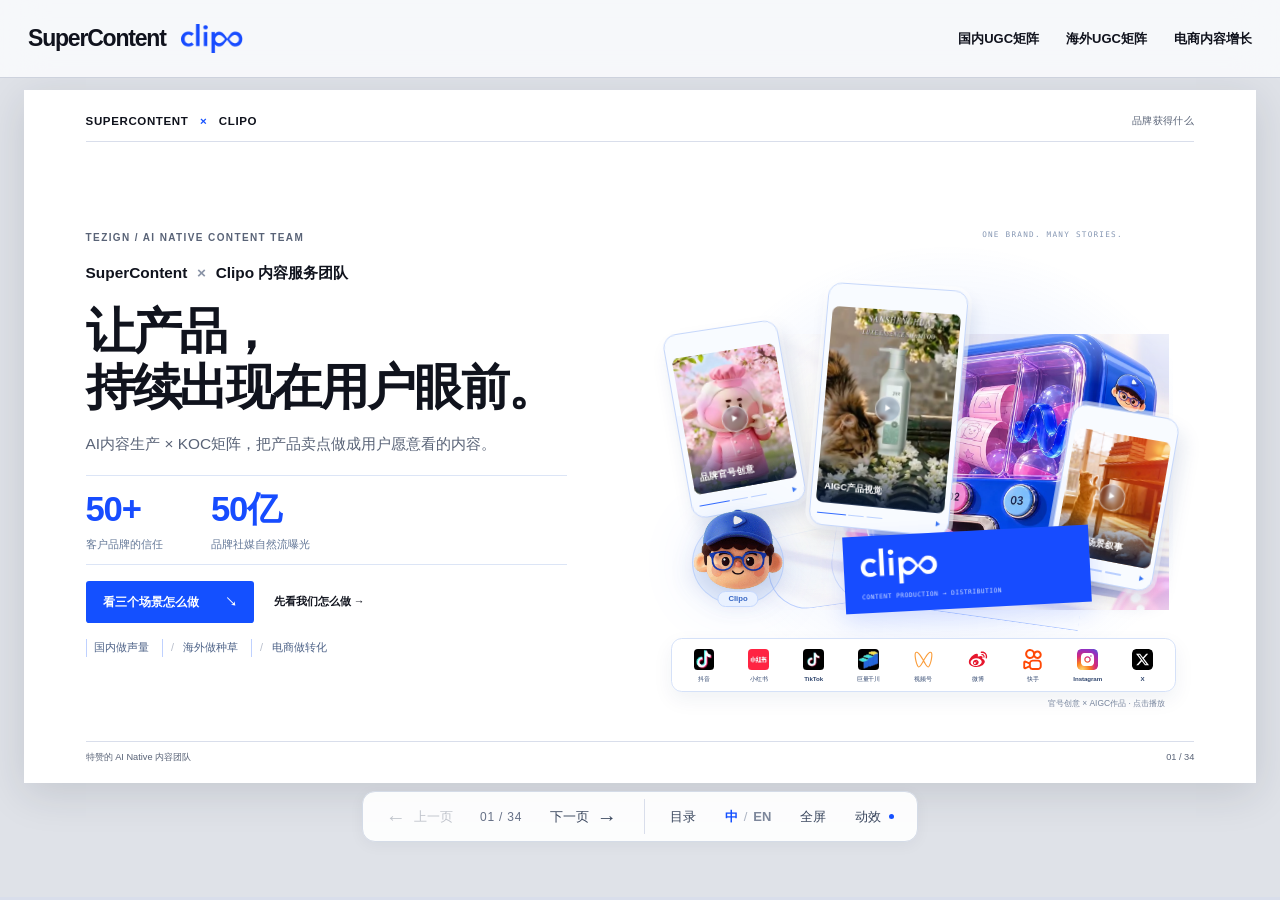
==== commit 605611f5: "Replace duplicate Xiaohongshu examples with a four-platform content playbook" ====
--- a/SuperContent.html
+++ b/SuperContent.html
@@ -551,6 +551,47 @@
 /* Keep the scenario name unmistakable on the domestic chapter page. */
 .slide-deck #domestic-chapter .chapter-intro-copy h2{font-size:82px;line-height:1.15;letter-spacing:-3px;margin-bottom:16px}.slide-deck #domestic-chapter .chapter-hook{font-size:27px;line-height:1.5;color:#f7f9ff;max-width:710px;margin-bottom:16px}.slide-deck #domestic-chapter .chapter-promise{font-size:20px;line-height:1.65;color:#b2c0da}.slide-deck.locale-en #domestic-chapter .chapter-intro-copy h2{font-size:65px;line-height:1.15;letter-spacing:-2px}.slide-deck.locale-en #domestic-chapter .chapter-hook{font-size:24px}.slide-deck.locale-en #domestic-chapter .chapter-promise{font-size:19px}
 
+/* Four-platform playbook: one practical lesson and one proof per platform. */
+.slide-deck .platform-playbook-grid{display:grid;grid-template-columns:repeat(4,minmax(0,1fr));gap:18px;margin-top:28px;height:490px}
+.slide-deck .platform-playbook-card{min-width:0;padding:25px 23px 20px;border:1px solid var(--line);border-top:4px solid var(--platform-accent);display:flex;flex-direction:column;background:#fff}
+.slide-deck .platform-playbook-card>header{display:flex;align-items:center;gap:10px;min-height:33px}
+.slide-deck .platform-playbook-card>header>img{width:32px;height:32px;object-fit:contain;flex:none;border-radius:7px}
+.slide-deck .platform-playbook-card>header>h3{font-size:21px;line-height:1.25;letter-spacing:-.5px;font-weight:700}
+.slide-deck .platform-playbook-card>header>span{font-size:11px;color:#718099;margin-left:auto;white-space:nowrap}
+.slide-deck .platform-playbook-card>h4{font-size:25px;line-height:1.34;letter-spacing:-.8px;margin:25px 0 15px;font-weight:700}
+.slide-deck .platform-playbook-card>.platform-practice{font-size:14px;line-height:1.8;color:#627089;margin:0;min-height:76px}
+.slide-deck .platform-proof{margin-top:auto;padding:20px 0 22px;border-top:1px solid var(--line)}
+.slide-deck .platform-proof>p{font-size:11px;color:#79859a;letter-spacing:.3px;margin:0 0 13px}
+.slide-deck .platform-proof>strong{font-size:45px;line-height:1.12;letter-spacing:-2px;font-variant-numeric:tabular-nums;display:block;font-weight:750}
+.slide-deck .platform-proof>strong>small{font-size:12px;font-weight:450;letter-spacing:0;margin-left:8px;color:#627089}
+.slide-deck .platform-proof>span{font-size:12px;line-height:1.5;display:block;color:#627089;margin-top:10px}
+.slide-deck .platform-proof>span>b{font-weight:650;color:var(--ink)}
+.slide-deck .platform-playbook-card>footer{display:flex;flex-direction:column;align-items:flex-start;gap:7px;min-height:39px;padding-top:13px;border-top:1px solid var(--line);font-size:10px;line-height:1.5;color:#79859a}
+.slide-deck .platform-playbook-card>footer>a,.slide-deck .platform-playbook-card>footer>b{font-size:11px;font-weight:500;line-height:1.5;color:#174cff}
+.slide-deck .platform-playbook-douyin{background:#174cff;color:#fff;border-color:#174cff;--line:#ffffff45;--ink:#fff}
+.slide-deck .platform-playbook-douyin>header>span,.slide-deck .platform-playbook-douyin>.platform-practice,.slide-deck .platform-playbook-douyin .platform-proof>p,.slide-deck .platform-playbook-douyin .platform-proof>span,.slide-deck .platform-playbook-douyin .platform-proof>strong>small,.slide-deck .platform-playbook-douyin>footer{color:#d0ddff}
+.slide-deck .platform-playbook-douyin>footer>a{color:#fff}
+.slide-deck .platform-work-proof{display:flex;gap:15px;align-items:center;margin-top:auto;padding:0 0 20px;min-height:153px;text-align:left;border:0;background:transparent;cursor:pointer;color:var(--ink);width:100%;font:inherit}
+.slide-deck .platform-work-poster{display:block;position:relative;width:76px;height:132px;overflow:hidden;border-radius:6px;flex:none;background:#eef1f7}
+.slide-deck .platform-work-poster>img{width:100%;height:100%;object-fit:cover;display:block}
+.slide-deck .platform-work-poster>i{position:absolute;inset:0;display:grid;place-items:center;font-size:19px;font-style:normal;color:#fff;text-shadow:0 1px 9px #000;background:#0c17351a}
+.slide-deck .platform-work-proof>span:last-child>b{display:block;font-size:17px;line-height:1.65;font-weight:600}
+.slide-deck .platform-work-proof small{display:block;font-size:11px;line-height:1.5;color:#174cff;margin-top:11px}
+.slide-deck .platform-work-proof:hover .platform-work-poster>i{background:#174cff44}
+.slide-deck .platform-work-proof:focus-visible{outline:2px solid #174cff;outline-offset:5px;border-radius:4px}
+.slide-deck .platform-playbook-conclusion{display:flex;align-items:center;justify-content:space-between;gap:25px;border-top:1px solid var(--line);padding-top:17px;margin-top:20px;font-size:17px;line-height:1.5}
+.slide-deck .platform-playbook-conclusion>span{font-size:14px;color:#627089}
+.slide-deck.locale-en .platform-playbook-card>header{gap:8px}
+.slide-deck.locale-en .platform-playbook-card>header>h3{font-size:18px;letter-spacing:-.5px}
+.slide-deck.locale-en .platform-playbook-card>header>span{font-size:9px}
+.slide-deck.locale-en .platform-playbook-card>h4{font-size:22px;line-height:1.35;letter-spacing:-.5px;min-height:60px}
+.slide-deck.locale-en .platform-playbook-card>.platform-practice{font-size:12px;line-height:1.7;min-height:75px}
+.slide-deck.locale-en .platform-proof>strong{font-size:40px}
+.slide-deck.locale-en .platform-proof>strong>small{font-size:11px;margin-left:6px}
+.slide-deck.locale-en .platform-work-proof>span:last-child>b{font-size:14px}
+.slide-deck.locale-en .platform-playbook-conclusion{font-size:15px}
+.slide-deck.locale-en .platform-playbook-conclusion>span{font-size:13px}
+
 /* Viewer navigation sits outside the fixed 16:9 slide canvas. */
 body.slide-deck{--viewer-catalog-width:320px}
 .slide-deck #backdrop{display:none!important}
@@ -869,7 +910,7 @@
 <body><a class="skip-link" href="#main">跳到正文</a><header class="app-header"><a class="wordmark" href="#opening" aria-label="SuperContent首页"><span>SuperContent</span><img src="assets/science-stage/clipo-logo.png" alt="Clipo"></a><nav class="desktop-nav" aria-label="主要场景"><a href="#domestic">国内UGC矩阵</a><a href="#overseas">海外UGC矩阵</a><a href="#conversion">电商内容增长</a></nav><div class="header-tools"><button id="motion" aria-pressed="true">动效 <i></i></button><button id="reading" aria-pressed="false">阅读</button><button id="fullscreen" aria-label="全屏">全屏</button><button id="menu-toggle" aria-expanded="false" aria-controls="contents">目录 <span>＋</span></button></div></header>
 <main id="main"></main><div class="scroll-progress" aria-hidden="true"><i id="progress"></i></div><aside id="contents" role="dialog" aria-modal="true" aria-labelledby="contents-title" hidden><header><span id="contents-title">22页 · 从品牌任务到内容结果</span><button data-close="contents" aria-label="关闭目录">×</button></header><nav id="contents-nav"></nav><div class="menu-tools"><button data-tool="reading">阅读模式</button><button data-tool="motion">切换动效</button><button data-tool="fullscreen">全屏</button></div><p>方向键逐页切换 · R 阅读 · M 动效 · F 全屏</p></aside><div id="backdrop" hidden></div>
 <dialog id="source-dialog" aria-labelledby="source-title"><header><h2 id="source-title">来源与统计口径</h2><button data-dialog-close aria-label="关闭来源">×</button></header><div id="source-content"></div></dialog><div class="sr-only" id="announcer" aria-live="polite"></div><div id="toast" role="status"></div>
-<script id="locale-en-data" type="application/json">{"01 / 历史阶段测试 · 某消费品品牌":"01 / Historical test · Consumer goods brand","01 / 开场情境":"01 / Opening scenario","01 / 有任务、有素材，还不确定方向":"01 / A brief and assets, but no clear direction","1,137次互动":"1,137 interactions","1,565条分发 / USD 1.51 CPM":"1,565 posts distributed / USD 1.51 CPM","1,821条 × 同窗均播 ≈ 2,946,618次总播放":"1,821 posts × average views in the same period ≈ 2,946,618 total views","1000万次曝光":"10M impressions","10类脚本合计1,565条、32,573,192次曝光、157,995次互动。赛事结果类300条、12,631,320次曝光、113,713次互动。前期POC为103条、1,128,476次曝光；剔除播放大于10万的2条后，剩余101条、175,458次曝光。六国活动剔除大于10万的50条后，剩余1,515条、4,315,624次曝光。":"10 script types: 1,565 posts, 32,573,192 impressions and 157,995 interactions. Match results: 300 posts, 12,631,320 impressions and 113,713 interactions. Initial POC: 103 posts and 1,128,476 impressions; excluding 2 posts above 100,000 views leaves 101 posts and 175,458 impressions. The six-country campaign excludes 50 posts above 100,000 views, leaving 1,515 posts and 4,315,624 impressions.","12,631,320次曝光":"12,631,320 impressions","120条冰箱场景 B内容":"120 refrigerator scenario B posts","122条内容":"122 posts","123条洗衣场景内容":"123 laundry scenario posts","150条内容":"150 posts","180条产品对比内容":"180 product comparison posts","180条内容":"180 posts","1万元":"RMB 10,000","2,030,868次曝光":"2,030,868 impressions","2025.11.24—12.31；账号与内容组合不同。":"2025.11.24—12.31; account and content mixes differ.","2026-06-30交付记录 / 内部交付记录":"2026-06-30 delivery record / Internal delivery log","2026-09-29/09-30/10-26 / 消息提交记录":"2026-09-29/09-30/10-26 / Submission messages","2026-11-09 案例库归档作品 · 源日期未标明 / 案例库归档作品 · 源日期未标明":"2026-11-09 case library archive · Original date unspecified / Archived work · Original date unspecified","2026.07.01—08.13；含自然流与赛马投流。":"2026.07.01—08.13; includes organic reach and paid variant testing.","2026年提交记录；未做资产去重，不相加作独立成片或验收数。":"2026 submission records; assets are not deduplicated. Do not total these as unique or accepted videos.","20多个国家矩阵经验":"Matrix experience across 20+ countries","270条内容":"270 posts","5,291次互动":"5,291 interactions","5,502,215次曝光":"5,502,215 impressions","500万次曝光":"5M impressions","6账号 / 382条发布 / 76,509次观看":"6 accounts / 382 posts published / 76,509 views","7,361次互动":"7,361 interactions","728次互动":"728 interactions","9,452次互动":"9,452 interactions","90条测评切片内容":"90 review clip posts","AIGC产品场景":"AIGC product scenes","AI数字人口播":"AI avatar presentation","CONTENT INSIGHT / 历史样本的启发":"CONTENT INSIGHT / Lessons from past work","CONTENT INSIGHT / 脚本贡献":"CONTENT INSIGHT / Script contribution","ID / 印度尼西亚":"ID / Indonesia","SCRIPT LAB / 改写示例":"SCRIPT LAB / Rewrite examples","UGC与KOC怎样配合":"How UGC and KOC work together","UGC矩阵方法与本轮方案":"UGC matrix method and campaign plan","UGC表达由内容工厂制作，KOC矩阵账号承载发布与验证；真实体验、演示与AI创意各有依据。":"The content factory produces UGC-style content; KOC matrix accounts publish and test it. Real experiences, demonstrations and AI concepts each need supporting evidence.","一套内容方法，":"One content approach.","一批已有素材":"A set of existing assets","不同行业，不同表达。":"Different industries. Different stories.","专家判断":"Expert assessment","两个已观察项目阶段的均播对照，按统一线性纵轴绘制；不是逐条发布曲线。预算、国家与内容组合不同，不作单因素归因。":"Average views across two observed project stages, using one linear scale; not a post-by-post timeline. Budgets, countries and content mixes differ, so no single-factor attribution is made.","个账号":"accounts","互动贡献占比":"Share of interactions","产品依据与项目负责":"Product facts and project ownership","产品卖点":"Product benefits","产品场景接住具体需求。":"Product scenarios make it relevant.","产品对比占总曝光0.8%":"Product comparisons: 0.8% of total impressions","产品对比曝光占比":"Product comparison impression share","人群 × 使用场景":"Audience × Use case","人群、产品事实、素材缺口与本轮目标。":"Audience, product facts, asset gaps and campaign goals.","人群场景表 / 选题 / 脚本与镜头表":"Audience/use-case map / Topics / Scripts and shot lists","什么产品证据回答顾虑":"Which product evidence answers the concern","仅以CPM10元测算的报价示例，非历史成绩或效果保证。正式方案核对内容、执行范围、费用组成与未达处理。":"Illustrative quote at CPM CNY 10, not past results or a performance guarantee. The final proposal confirms content, scope, cost breakdown and remedies for shortfalls.","从首批内容开始":"Start with the first batch","作品节选":"Work excerpt","作品节选 / 3.8秒":"Work excerpt / 3.8 sec","作品节选 / 8.0秒":"Work excerpt / 8.0 sec","作品节选 / 8.2秒":"Work excerpt / 8.2 sec","保留":"Keep","候选组合空间":"Possible combinations","先看信号，再决定下一步。":"Read the signals, then choose the next step.","先确认结构和变量，再批量展开；批次能追溯，投后才有办法复盘。":"Confirm the structure and variables before scaling production. Traceable batches make post-campaign review possible.","先让人认出：这说的是我。":"Help people see themselves in the story.","全量单条均播变化":"Change in average views per post, all posts","全量均播":"Average views, all posts","六国活动 / 1,565条":"Six-country campaign / 1,565 posts","六国活动记录1,565条分发、32,573,192次曝光、总费用USD49,160；按合计数测算CPM USD1.51。":"The six-country campaign records 1,565 distributions, 32,573,192 impressions and USD49,160 in total fees; calculated blended CPM: USD1.51.","关键时刻有准备":"Ready when it matters","关闭作品":"Close video","具体负责人和实际投入，在项目启动时确认。":"The named owner and actual staffing are confirmed at kickoff.","内容候选 / 模板 / 版本":"Content options / Templates / Versions","内容工厂":"Content factory","冰箱场景 A":"Refrigerator scenario A","冰箱场景 B曝光占比":"Refrigerator scenario B impression share","准备：主推SKU与获准卖点、现有素材、目标平台/国家、内容或曝光范围、审核与数据接口。":"Prepare: priority SKU and approved claims, existing assets, target platforms/countries, content or impression scope, review process and data access.","出行设备":"Travel devices","出门前，先把设备要用的型号核对一遍。":"Before heading out, check the battery type your device needs.","分开测，才知道该复制什么。":"Test separately to see what to replicate.","切换到中文":"Switch to Chinese","切换到英文":"Switch to English","创意Demo / 6.7秒":"Creative demo / 6.7 sec","创意与制作":"Creative and production","到商品页核对型号和组合，按实际需要选择。":"Check types and bundles on the product page, then choose what you need.","剔除播放＞10万的内容后":"Excluding posts with \u003e100,000 views","剔除高点后均播变化":"Change in average views, excluding high-view posts","卖点证据 × 真实权益 × 行动":"Benefit evidence × Verified offer × Action","历史作品示意不同场景内容":"Past work illustrating different content scenarios","历史项目归档，单支交付日期未注明 / 历史项目成片":"Historical project archive; individual delivery date unspecified / Historical finished video","原片列在原项目文档“50条交付视频部分成片展示”中，对应电商短视频内容。":"The original appears under “Selected Videos from a 50-Video Delivery” in the project document, as e-commerce short-form content.","原片收录在历史海外内容案例文档，采用生活问题、功能混剪和当地语言表达。":"The original appears in a historical overseas-content case document, using everyday problems, feature edits and local-language messaging.","原片来自内容生产排期，同一记录含作品附件，状态为已交付。":"The original video is attached to the same production-schedule record, marked delivered.","发布、观看、商品曝光分别呈现；不使用口径不一致的GMV或ROI。":"Posts, views and product impressions are re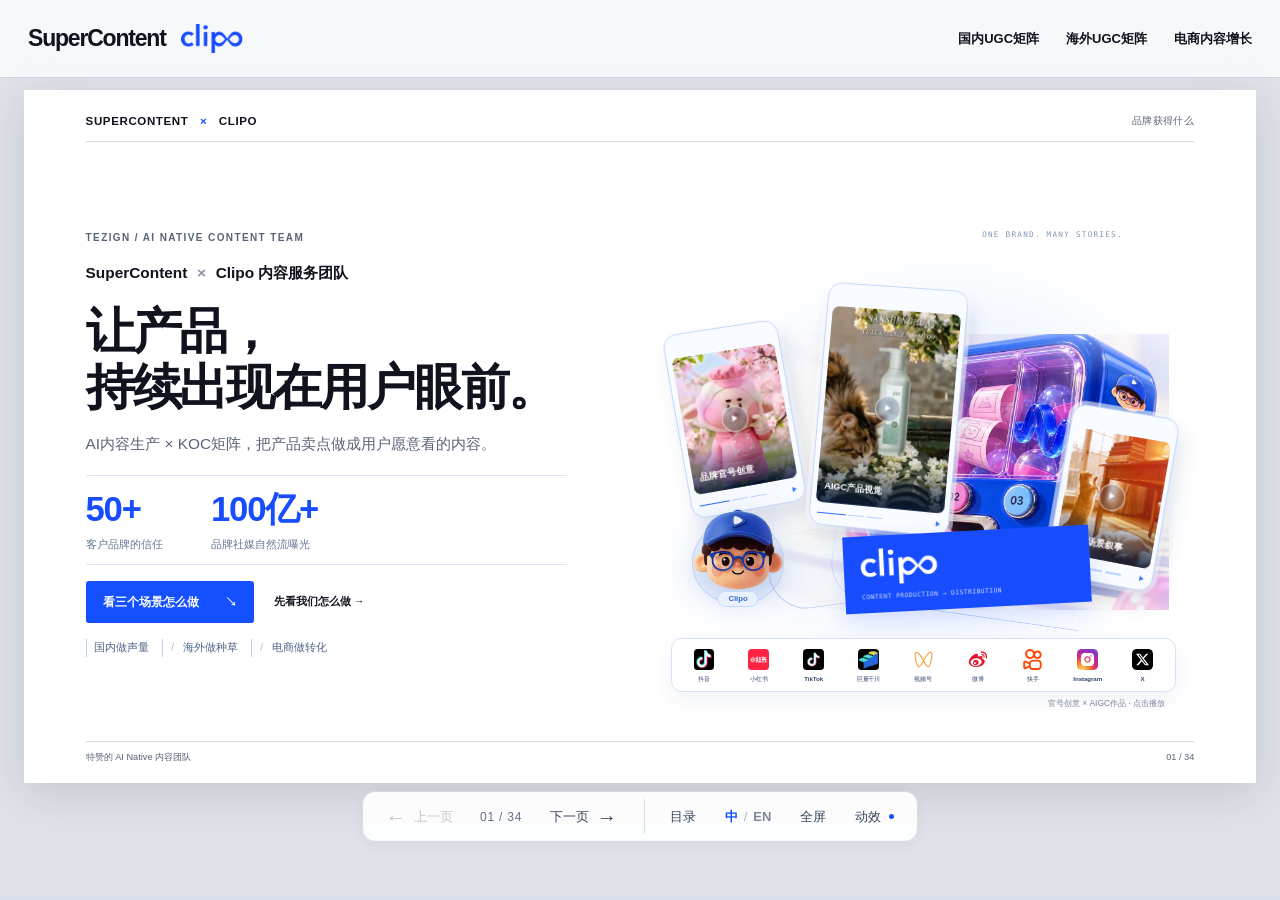
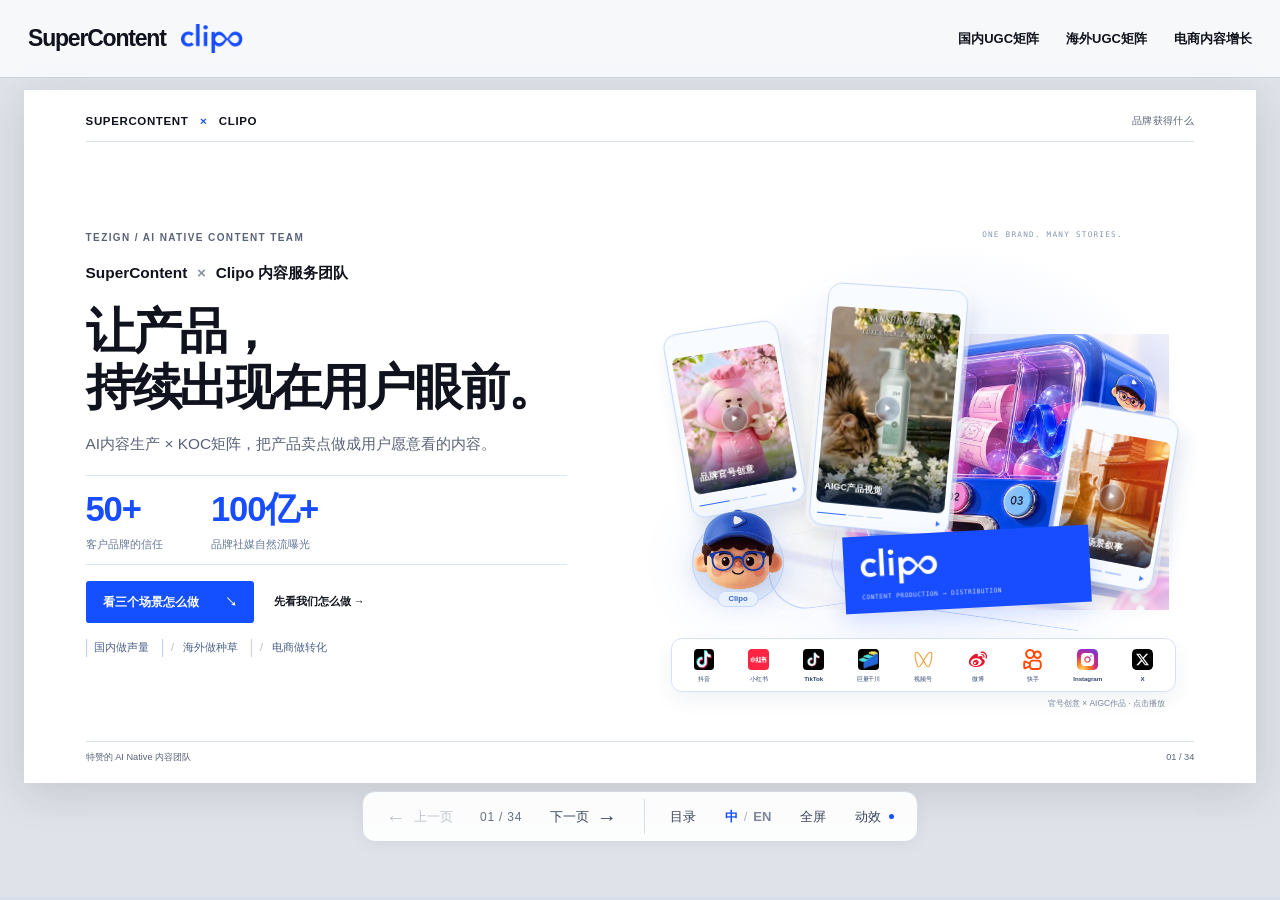
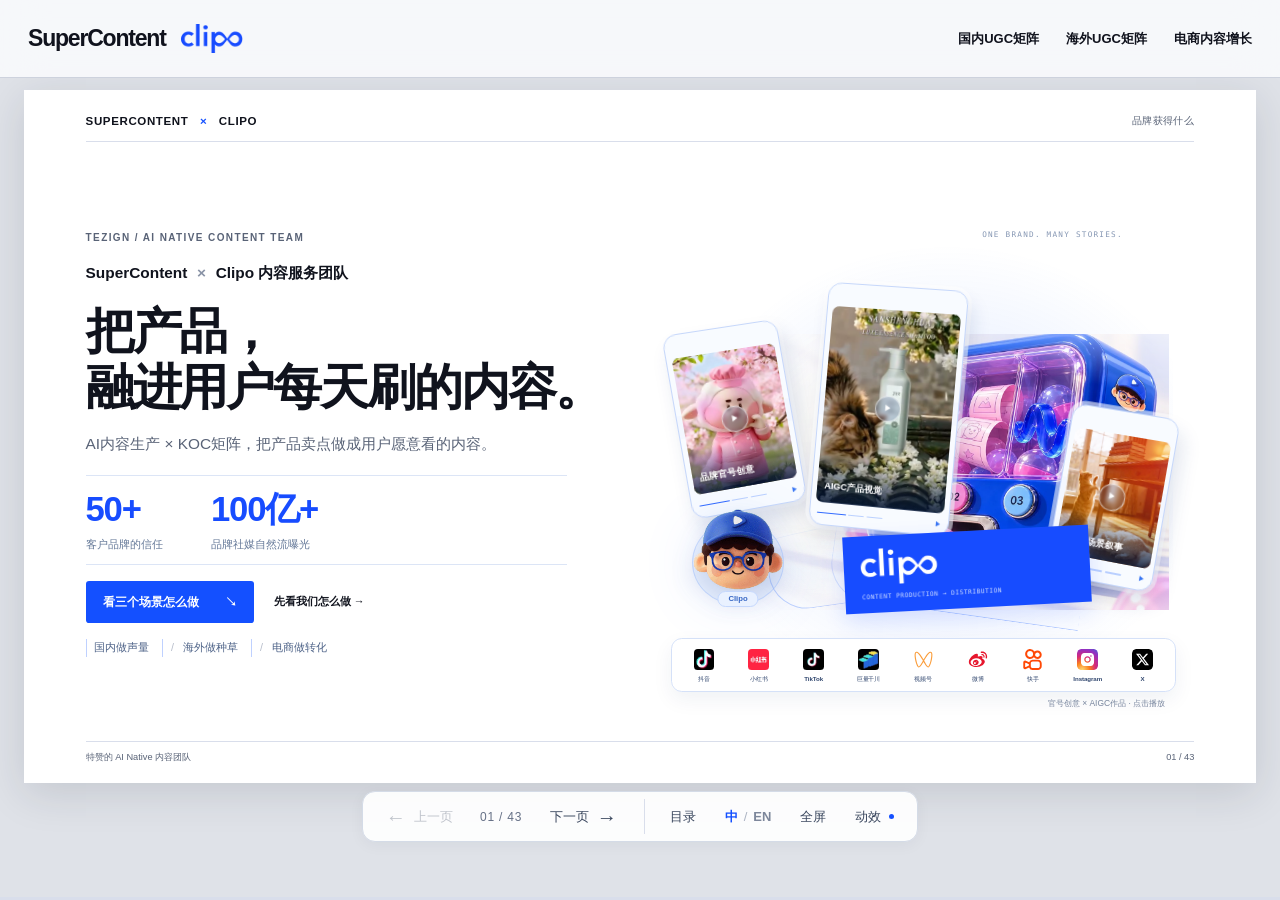
